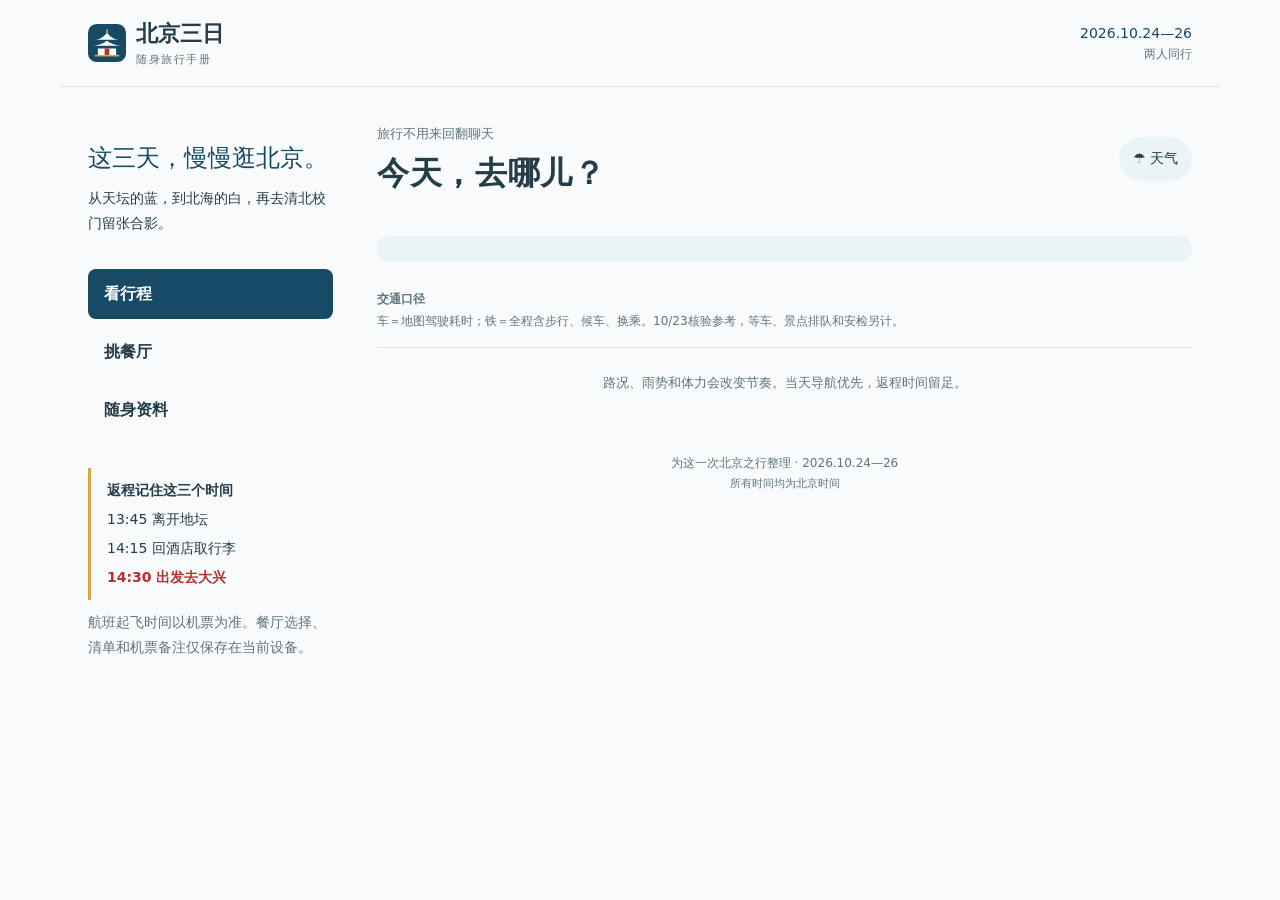
==== offline.html @ 8932af81 "Publish Beijing three-day mobile travel guide" ====
<!doctype html>
<html lang="zh-CN">
<head>
<meta charset="utf-8"><meta name="viewport" content="width=device-width,initial-scale=1,viewport-fit=cover">
<meta name="theme-color" content="#174a64"><meta name="description" content="10月24日至26日北京三日随身手册：行程、核验交通、美食评价、天气、导航与返程提醒。">
<meta name="robots" content="noindex,nofollow">
<link rel="icon" href="[data-uri]" type="image/svg+xml">
<title>北京三日 · 随身旅行手册</title><style>:root{--ink:#243d48;--blue:#174a64;--muted:#61747c;--red:#b3312c;--gold:#d7aa44;--water:#eaf4f6;--line:#dbe5e8;--paper:#f8fafc;--white:#fff;--radius:16px;font-family:"PingFang SC","Microsoft YaHei",system-ui,sans-serif;color:var(--ink);background:var(--paper);font-size:16px;line-height:1.65;--safe:env(safe-area-inset-bottom,0px)}
*{box-sizing:border-box}body{margin:0}button,input{font:inherit}button,a{-webkit-tap-highlight-color:transparent}button{cursor:pointer}a{color:var(--blue);text-underline-offset:3px}button{border:0;background:none;color:inherit}button:focus-visible,a:focus-visible,input:focus-visible,summary:focus-visible{outline:3px solid var(--gold);outline-offset:3px}button:disabled{opacity:.6;cursor:wait}h1,h2,h3,p{margin:0}h1{font-family:"Songti SC","SimSun",serif;font-size:32px;line-height:1.3;letter-spacing:.02em}h2{font-size:21px;line-height:1.4}h3{font-size:18px}p{margin-top:10px}small,.fine{font-size:13px;color:var(--muted)}[hidden]{display:none!important}.skip{position:absolute;left:8px;top:-80px;z-index:20;padding:10px;background:white}.skip:focus{top:8px}.masthead{display:flex;align-items:center;justify-content:space-between;max-width:1160px;margin:auto;padding:20px 28px;border-bottom:1px solid var(--line)}.brand{display:flex;gap:10px;align-items:center;font-size:22px;font-weight:750;line-height:1.25}.brand img{width:38px;height:38px}.brand small{display:block;font-size:11px;letter-spacing:.14em;font-weight:400;margin-top:5px}.trip-dates{font-size:14px;text-align:right;color:var(--blue)}.trip-dates span{display:block;font-size:12px;color:var(--muted)}.page-shell{max-width:1160px;margin:auto;display:grid;grid-template-columns:245px minmax(0,1fr);gap:44px;padding:36px 28px}.desktop-side{position:sticky;top:25px;align-self:start;padding-top:7px}.side-title{font-family:"Songti SC","SimSun",serif;font-size:24px;color:var(--blue);line-height:1.5}.desktop-side>p:not(.side-title){font-size:14px;line-height:1.8}.desktop-side nav{display:grid;gap:8px;margin:32px 0}.desktop-side nav button{padding:12px 16px;text-align:left;border-radius:8px;font-weight:650}.desktop-side nav button.active{background:var(--blue);color:white}.side-note{border-left:3px solid var(--gold);padding:5px 0 5px 16px;font-size:14px}.side-note strong,.side-note span,.side-note b{display:block;margin:6px 0}.side-note b{color:var(--red)}main{min-width:0}.intro{display:flex;justify-content:space-between;align-items:center;gap:12px;margin-bottom:24px}.eyebrow{font-size:13px;color:var(--muted);margin:0 0 8px}.icon-button{font-size:14px;background:var(--water);padding:10px 14px;border-radius:22px;white-space:nowrap;min-height:44px}.day-tabs{display:grid;grid-template-columns:repeat(3,1fr);gap:8px;margin-bottom:18px}.day-tab{padding:12px 6px;background:white;border:1px solid var(--line);border-radius:12px;font-size:14px;text-align:center;line-height:1.5}.day-tab strong{font-size:21px;margin-right:5px}.day-tab small{display:block}.day-tab.active{background:var(--blue);color:white;border-color:var(--blue)}.day-tab.active small{color:#cde2ed}.weather-strip{background:var(--water);border-radius:12px;padding:13px 16px;display:flex;align-items:center;gap:12px;font-size:14px}.weather-strip .weather-symbol{font-size:28px;line-height:1}.weather-strip strong{font-size:18px}.weather-strip .weather-meta{margin-left:auto;color:var(--muted);font-size:11px;text-align:right;max-width:110px}.day-heading{margin:28px 0 18px}.day-heading h2{font-family:"Songti SC","SimSun",serif;font-size:27px}.route{font-size:14px;color:var(--blue);line-height:1.9}.day-tip{font-size:14px;color:var(--muted)}.rain-tip{margin-top:14px;font-size:13px;background:#fff8e6;border-left:3px solid var(--gold);padding:10px 12px}.transport-legend{font-size:12px;margin:18px 0 24px;padding-bottom:15px;border-bottom:1px solid var(--line);color:var(--muted)}.transport-legend p{margin:2px 0 0}.timeline{padding-left:16px}.event{position:relative;border-left:2px solid #c7d9e0;padding:0 0 30px 26px}.event:last-child{border-color:transparent}.event:before{content:"";position:absolute;left:-7px;top:5px;width:12px;height:12px;border-radius:50%;background:var(--blue);border:3px solid var(--paper)}.event-time{font-size:14px;font-weight:750;color:var(--red);margin-bottom:5px}.event-head{display:flex;align-items:flex-start;gap:10px;justify-content:space-between}.event h3{font-size:20px;line-height:1.5}.event .tag{font-size:11px;color:var(--blue);background:var(--water);border-radius:4px;padding:3px 6px;display:inline-block;vertical-align:middle;margin-top:6px}.event-desc{font-size:15px;margin-top:8px}.map-link{font-size:12px;white-space:nowrap;padding:8px 0 8px 8px;min-height:40px;display:inline-flex;align-items:center;flex-shrink:0}.plain-details{font-size:14px;margin-top:14px}.plain-details summary{cursor:pointer;color:var(--blue);font-weight:550;min-height:40px;padding:8px 0}.plain-details p{color:var(--muted);font-size:14px;margin-top:7px}.plain-details ul{padding-left:20px}.plain-details li{margin-bottom:12px}.transfer{margin-top:17px;padding:12px 14px;background:#eef3f5;border-radius:8px;font-size:13px}.transfer .destination{font-weight:650;display:flex;align-items:center;gap:7px}.transfer .destination:before{content:"↓";color:var(--blue)}.distance{font-size:11px;color:var(--muted);margin-top:3px}.modes{display:flex;gap:8px;flex-wrap:wrap;margin-top:8px}.mode{background:#fff;padding:4px 8px;border-radius:5px;font-size:12px}.mode b{font-weight:700;color:var(--blue)}.transfer .plain-details{margin-top:5px}.transfer .plain-details summary{font-size:12px;padding:3px 0;min-height:30px}.transfer .plain-details p{font-size:12px}.meal-button{display:flex;gap:8px;align-items:center;justify-content:space-between;width:100%;text-align:left;margin-top:14px;padding:11px 14px;border:1px solid #dccca4;background:#fff9e9;border-radius:8px;font-size:14px;color:#69501b}.meal-button span{font-size:12px}.end-note{font-size:13px;color:var(--muted);text-align:center;margin:10px 0 25px}.bottom-nav{display:none}footer{text-align:center;font-size:12px;color:var(--muted);padding:36px 0 10px}footer span{font-size:11px}.section-desc{font-size:14px;color:var(--muted);margin:0 0 22px}.stamp{font-size:12px;white-space:nowrap;color:var(--red);border:1px solid #cc8581;transform:rotate(-5deg);padding:5px 8px;border-radius:4px}.chip-row{display:flex;gap:8px;overflow-x:auto;padding:3px 0 14px;scrollbar-width:thin}.chip{flex:0 0 auto;padding:8px 12px;min-height:42px;border:1px solid var(--line);border-radius:24px;background:white;font-size:13px}.chip.active{background:var(--blue);color:white;border-color:var(--blue)}.meal-intro{margin:10px 0 20px}.meal-intro p{font-size:14px;color:var(--muted);margin-top:6px}.restaurant{position:relative;background:white;border:1px solid var(--line);border-radius:14px;padding:20px;margin-bottom:16px}.restaurant.chosen{border:2px solid var(--blue);padding:19px}.restaurant-top{display:flex;gap:10px;align-items:flex-start;justify-content:space-between}.restaurant h3{line-height:1.6;font-size:19px}.budget{text-align:right;font-size:20px;color:var(--red);font-weight:750;white-space:nowrap}.budget small{display:block;font-weight:400;font-size:10px}.restaurant-address{font-size:12px;color:var(--muted);margin-top:8px}.rating{font-size:12px;background:var(--paper);padding:7px 10px;margin-top:12px;border-radius:5px;color:var(--muted)}.review-lines{font-size:14px;line-height:1.75}.review-lines p{padding-left:34px;position:relative;margin-top:12px}.review-lines b{position:absolute;left:0;font-size:12px;margin-top:2px;color:var(--blue)}.review-lines .caution b{color:var(--red)}.order{background:#f6f7ed;font-size:13px;padding:10px 12px;border-radius:6px;margin-top:14px}.restaurant .button-row{justify-content:space-between;flex-wrap:wrap;margin-top:16px}.choose-button{background:var(--blue);color:white;padding:9px 14px;border-radius:7px;font-size:13px;min-height:42px}.chosen .choose-button{background:#e1edf1;color:var(--blue)}.review-link{font-size:12px;padding:8px 0}.review-method{padding:4px 14px 10px;border:1px solid var(--line);border-radius:10px}.subsection{margin-top:36px}.subsection>p{font-size:14px;color:var(--muted)}.extra-group{margin-top:20px}.extra-group h3{font-size:16px;color:var(--blue);margin-bottom:8px}.extra-food{padding:14px 0;border-bottom:1px solid var(--line);font-size:14px}.extra-food summary{cursor:pointer;font-weight:650;min-height:34px}.extra-food p{font-size:13px;color:var(--muted)}.extra-food a{font-size:12px}.section-title{display:flex;justify-content:space-between;align-items:center;gap:12px}.small-button{font-size:12px;padding:9px 12px;background:white;border:1px solid #bed2dc;border-radius:6px;min-height:40px}.weather-panel{background:var(--water);padding:22px;border-radius:16px;margin-bottom:22px}.weather-panel #weather-status{font-size:12px;color:var(--muted);min-height:21px}.weather-days{display:grid;grid-template-columns:repeat(3,minmax(0,1fr));gap:10px;margin:18px 0 10px}.weather-day{padding:12px 8px;text-align:center;border-radius:8px;background:rgba(255,255,255,.8);font-size:12px}.weather-day .symbol{font-size:28px;display:block;margin:8px 0}.weather-day strong{font-size:20px;display:block;color:var(--blue);margin:5px 0}.weather-day .low{color:var(--muted);font-size:14px}.weather-day .rain{font-size:11px;margin-top:6px;color:var(--muted)}.weather-tip{font-size:14px}.weather-links{display:flex;gap:14px;flex-wrap:wrap;font-size:12px;margin:16px 0}.hotel-panel,.flight-panel,.prep-panel,.gallery,.source-panel,.save-panel{padding:26px 0;border-bottom:1px solid var(--line)}.hotel-panel h3{margin-top:12px;color:var(--blue);font-size:22px;line-height:1.6}.hotel-panel p{font-size:14px}.button-row{display:flex;align-items:center;gap:12px;margin-top:18px}.primary-button,.outline-button,.text-button{font-size:14px;padding:11px 16px;border-radius:8px;display:inline-block;min-height:44px;text-decoration:none}.primary-button{background:var(--blue);color:white}.outline-button{border:1px solid #b4c6cf;background:white;color:var(--blue)}.text-button{color:var(--blue)}.flight-line{display:flex;align-items:center;gap:14px;flex-wrap:wrap;margin-top:16px;padding-bottom:14px;border-bottom:1px dashed var(--line);font-size:14px}.flight-line strong{font-size:19px;color:var(--blue)}.flight-line b{font-size:13px}.flight-panel>p{font-size:14px}.warning-text{background:#fff4db;padding:12px;border-radius:6px;color:#705621}.flight-edit{display:block;font-size:13px;margin-top:18px}.flight-edit input{display:block;width:100%;margin-top:8px;border:1px solid #beced5;background:white;padding:11px 12px;border-radius:7px;font-size:16px;color:var(--ink)}.flight-edit span{font-size:11px;color:var(--muted)}#checklist{margin-top:15px}.check-item{display:flex;gap:12px;align-items:center;padding:10px 0;font-size:14px;cursor:pointer}.check-item input{width:19px;height:19px;accent-color:var(--blue);flex-shrink:0}.check-item input:checked+span{text-decoration:line-through;color:var(--muted)}.gallery>p,.source-panel>p,.save-panel>p{font-size:14px;color:var(--muted)}.image-grid{display:grid;grid-template-columns:1fr 1fr;gap:16px;margin-top:18px}.image-grid figure{margin:0;min-width:0}.image-grid img{width:100%;height:260px;object-fit:cover;object-position:top;border-radius:8px;border:1px solid var(--line);display:block}.image-grid figcaption{font-size:12px;margin-top:8px}.image-grid figcaption a{display:block;padding:5px 0}.source-links{display:grid;gap:10px;margin-top:16px;font-size:14px}.toast{position:fixed;bottom:100px;left:50%;transform:translateX(-50%);background:var(--blue);color:white;padding:12px 20px;border-radius:10px;z-index:50;max-width:90vw;width:max-content;font-size:14px;box-shadow:0 3px 20px #16384c22;opacity:0;pointer-events:none;transition:opacity .2s}.toast.visible{opacity:1}.noscript{padding:25px;background:white;color:var(--red)}
@media(max-width:800px){.masthead{padding:17px 20px}.brand{font-size:20px}.page-shell{display:block;padding:25px 20px 80px;max-width:640px}.desktop-side{display:none}.bottom-nav{display:flex;position:fixed;bottom:0;left:0;right:0;z-index:10;padding:7px 20px calc(7px + var(--safe));background:rgba(255,255,255,.97);border-top:1px solid var(--line);justify-content:space-around}.bottom-nav button{display:flex;flex-direction:column;align-items:center;font-size:12px;line-height:1.5;width:31%;color:#75858d;min-height:48px;border-radius:10px}.bottom-nav button span{font-size:22px;line-height:1.4}.bottom-nav button.active{background:var(--water);color:var(--blue);font-weight:700}.intro{margin-bottom:20px}h1{font-size:31px}.day-tabs{gap:7px}.day-tab{padding:10px 5px}.day-tab strong{font-size:20px}.day-tab small{font-size:11px}.weather-strip{padding:12px}.weather-strip .weather-meta{max-width:92px;font-size:10px}.weather-strip strong{font-size:16px}.weather-strip .weather-symbol{font-size:25px}.day-heading{margin-top:24px}.day-heading h2{font-size:26px}.timeline{padding-left:7px}.event{padding-left:20px}.event h3{font-size:19px}.event-desc{font-size:14px}.restaurant{padding:17px}.restaurant.chosen{padding:16px}.restaurant h3{font-size:18px}.budget{font-size:18px}.weather-panel{padding:17px}.weather-days{gap:7px}.weather-day{padding:10px 4px}.weather-day strong{font-size:19px}.image-grid{gap:12px}.image-grid img{height:220px}.stamp{font-size:11px}.flight-line{gap:9px}.flight-line span{width:100%}.hotel-panel h3{font-size:21px}.button-row{gap:8px;flex-wrap:wrap}}
@media(max-width:370px){.page-shell{padding-left:14px;padding-right:14px}.masthead{padding-left:14px;padding-right:14px}.weather-strip{gap:8px}.weather-strip .weather-meta{display:none}h1{font-size:28px}.restaurant-top{display:block}.budget{text-align:left;margin-top:6px}.budget small{display:inline;margin-left:7px}.day-tab strong{font-size:18px}.event-head{gap:6px}.map-link{font-size:11px}}
@media(prefers-reduced-motion:reduce){*{scroll-behavior:auto!important;transition:none!important}}
@media print{.masthead{padding:0 0 15px}.page-shell{display:block;padding:20px 0}.desktop-side,.bottom-nav,.icon-button,.day-tabs,.chip-row,button,.save-panel,.image-grid,.skip{display:none!important}.view{display:block!important}.view[hidden]{display:block!important}.event,.restaurant{break-inside:avoid}body{background:white}#view-food,#view-kit{break-before:page}.plain-details>*,details>div{display:block}footer{display:none}}
</style>

</head>
<body>
<a href="#main" class="skip">跳到内容</a>
<header class="masthead"><div class="brand"><img src="[data-uri]" width="36" height="36" alt=""><span>北京三日<small>随身旅行手册</small></span></div><div class="trip-dates">2026.10.24—26<span>两人同行</span></div></header>
<div class="page-shell">
<aside class="desktop-side"><p class="side-title">这三天，慢慢逛北京。</p><p>从天坛的蓝，到北海的白，再去清北校门留张合影。</p><nav aria-label="网页栏目"><button data-view="itinerary" class="active">看行程</button><button data-view="food">挑餐厅</button><button data-view="kit">随身资料</button></nav><div class="side-note"><strong>返程记住这三个时间</strong><span>13:45 离开地坛</span><span>14:15 回酒店取行李</span><b>14:30 出发去大兴</b></div><p class="fine">航班起飞时间以机票为准。餐厅选择、清单和机票备注仅保存在当前设备。</p></aside>
<main id="main">
<section id="view-itinerary" class="view" aria-label="三日行程">
<div class="intro"><div><p class="eyebrow">旅行不用来回翻聊天</p><h1>今天，去哪儿？</h1></div><button class="icon-button" id="weather-jump" aria-label="查看天气详情">☂ 天气</button></div>
<div id="day-tabs" class="day-tabs" role="tablist" aria-label="选择日期"></div>
<div class="weather-strip" id="day-weather" aria-live="polite"></div>
<div class="day-heading" id="day-heading"></div>
<div class="transport-legend"><strong>交通口径</strong><p>车＝地图驾驶耗时；铁＝全程含步行、候车、换乘。10/23核验参考，等车、景点排队和安检另计。</p></div>
<div id="timeline" class="timeline"></div>
<div class="end-note">路况、雨势和体力会改变节奏。当天导航优先，返程时间留足。</div>
</section>
<section id="view-food" class="view" aria-label="美食备选" hidden>
<div class="intro"><div><p class="eyebrow">每餐挑一家就好</p><h1>北京，吃点特色。</h1></div><span class="stamp">两人预算</span></div>
<p class="section-desc">优先特色正餐；每顿留三个方案。点“这顿选它”可记在手机上，不代表预约或下单。</p>
<div id="meal-tabs" class="chip-row" role="tablist" aria-label="选择餐次"></div>
<div id="meal-content"></div>
<details class="plain-details review-method"><summary>这些网上评价怎么看？</summary><p id="review-method"></p><p>预算为两人合计预留，不含酒水，不是店方套餐报价。评分来自携程/Trip.com页面，页上条数不等于本次读取数；不按评分机械排序。</p></details>
<div class="subsection" id="extras"><h2>早餐、小吃和机场餐</h2><p>小吃两人分着尝，给正餐留胃口。机场先完成安检，再按登机口挑。</p><div id="extra-food"></div></div>
</section>
<section id="view-kit" class="view" aria-label="随身资料" hidden>
<div class="intro"><div><p class="eyebrow">临出门看一眼</p><h1>随身备忘。</h1></div></div>
<section class="weather-panel" id="weather-panel"><div class="section-title"><h2>北京天气</h2><button id="refresh-weather" class="small-button">刷新天气</button></div><p id="weather-status" role="status"></p><div id="weather-days" class="weather-days"></div><p id="current-weather" class="fine"></p><p class="weather-tip">长袖＋可脱的保暖中层＋防风外套，舒适防滑鞋。雨天带折叠伞；夜间最低温不代表白天游览温度。</p><p class="fine">页面联网时尝试刷新，失败会保留注明时间的已知预报。</p><div class="weather-links"><a href="https://www.weather.com.cn/weather/101010100.shtml" target="_blank" rel="noopener">中国天气网 · 最新预报</a><a href="https://open-meteo.com/" target="_blank" rel="noopener">Open-Meteo 数据来源</a></div><details class="plain-details"><summary>中国天气网10/23查询摘录</summary><p>10/24 多云转小雨，11–17℃；10/25 小雨，10–13℃；10/26 多云转晴，1–18℃。不同预报源存在差异，夜间最低温尤其明显，临出门再查看原站；此摘录不会自动刷新。</p></details></section>
<section class="hotel-panel"><h2>回到酒店</h2><h3>北京东直门左家庄地铁站<br>亚朵S酒店</h3><p>北京市朝阳区香河园路左家庄15号</p><p class="fine">附近地铁：17号线左家庄站。导航时核对完整店名。</p><div class="button-row"><a id="hotel-map" class="primary-button" target="_blank" rel="noopener">打开地图</a><button id="copy-hotel" class="outline-button">复制酒店地址</button></div></section>
<section class="flight-panel"><h2>航班与取行李</h2><div class="flight-line"><span>10月24日 抵京</span><strong>MF8149</strong><b>12:00 到达大兴</b></div><div class="flight-line"><span>10月26日 返程</span><strong>MU5190</strong><b>起飞时间请核对机票</b></div><p>当前计划：13:45离开地坛 → 14:15回酒店 → 14:30出发 → 16:00–16:30到大兴。</p><p class="warning-text">此安排按此前18:30参考起飞时间倒排，尚未获得机票确认。若订单更早，请把下午安排整体前移，必要时取消地坛。</p><label class="flight-edit">把机票上的时间记在这里<input id="flight-note" maxlength="100" placeholder="例如：18:30起飞，已核对订单"><span>仅本机保存；填写后不会自动改动行程。</span></label></section>
<section class="prep-panel"><h2>出门清单</h2><div id="checklist"></div><details class="plain-details"><summary>预约与开放时间</summary><ul><li>恭王府：按官方渠道预约10/25对应时段，尚未代订。<a href="https://mall.pgm.org.cn/" target="_blank" rel="noopener">官方购票</a></li><li>天坛：想参观祈年殿等主要景点，留意联票范围和17:30止入时间。<a href="https://www.tiantanpark.cn/en/open_page.html" target="_blank" rel="noopener">开放时间</a></li><li>天安门：外围通行仍需安检，进广场另按预约规则办理，服从现场管控。<a href="https://tamgw.beijing.gov.cn/" target="_blank" rel="noopener">官方入口</a></li><li>清华、北大：本次仅西门外拍照，未安排入校。</li></ul></details></section>
<section class="gallery"><h2>两张攻略图，随手存好</h2><p>长图可点开放大。路线图保留此前版本；第二天提早到9:30逛北海、最新餐次时间，以网页时间线为准。</p><div class="image-grid"><figure><a data-offline-href="trip-map.png" target="_blank"><img data-offline-src="trip-map.png" loading="lazy" alt="三日路线与交通复核长图，文字行程使用更新后的用餐时间"></a><figcaption>三日路线与交通 <a data-offline-href="trip-map.png" download="北京三日路线图.png">保存原图</a></figcaption></figure><figure><a data-offline-href="food-map.png" target="_blank"><img data-offline-src="food-map.png" loading="lazy" alt="三日美食备选与评价长图"></a><figcaption>美食备选与评价 <a data-offline-href="food-map.png" download="北京三日美食图.png">保存原图</a></figcaption></figure></div></section>
<section class="source-panel"><h2>资料与来源</h2><p>行程按截至10/23的已确认安排整理。交通为百度地图当日查询；公开餐厅评论含旧评，不能代表当天营业、出品或排队。</p><div class="source-links"><a data-offline-href="food-reviews.txt" target="_blank">完整餐厅评价与原链接</a><a data-offline-href="transport-reference.txt" target="_blank">交通核验原始笔记</a><a data-offline-href="day2-reference.txt" target="_blank">取消中山后的交通补充</a></div><p class="fine">图像为AI绘制的示意图，路线不按比例；网页文字优先。</p></section>
<section class="save-panel"><h2>手机怎么留着看</h2><p>在手机浏览器打开本网址，收藏或添加到主屏幕即可。这是可单独保存的离线版本，文字和两张攻略图都已包含在文件里。</p><p id="offline-status" class="fine">离线资料准备中；地图、原始评价和天气刷新仍需联网。</p><div class="button-row"><button id="share-page" class="outline-button">分享 / 复制网址</button><button id="print-page" class="text-button">打印 / 存为PDF</button></div></section>
</section>
<footer>为这一次北京之行整理 · 2026.10.24—26<br><span>所有时间均为北京时间</span></footer>
</main></div>
<nav class="bottom-nav" aria-label="手机栏目"><button data-view="itinerary" class="active"><span>⌁</span>行程</button><button data-view="food"><span>♨</span>美食</button><button data-view="kit"><span>▤</span>随身</button></nav>
<div id="toast" role="status" class="toast"></div>
<noscript><div class="noscript">请启用JavaScript以切换日期和查看餐厅。也可直接下载 <a data-offline-href="trip-map.png">路线图</a>、<a data-offline-href="food-map.png">美食图</a> 和 <a data-offline-href="food-reviews.txt">评价笔记</a>。</div></noscript>
<script>const OFFLINE_FOOD={
  "retrieved": "2026-10-23",
  "scope": "北京2026-10-24至26日三日游美食备选，沿当前已确认行程。",
  "method": "阅读公开可见点评及页面元数据，非全量抓取、非统计抽样。页面评分与条数为当日网页显示，不是本次读取评论数，也不是大众点评评分。含多年旧评；发现明显混店文字会剔除。没有核验实时排队与当天库存。预算为两人合计预留，不是店方套餐报价。优先级是结合特色菜、路线与时间的规划判断。",
  "core": [
    {
      "id": "D1A",
      "name": "四季民福烤鸭店（前门店）",
      "address": "大栅栏街1号3层",
      "meal": "Day1 19:30晚餐",
      "budget": "300–450",
      "rating": "携程 4.3/5，页面3条点评",
      "positive": "公开的3条评论都肯定烤鸭口味，其中有服务热情、鸭皮酥香的反馈。",
      "caution": "有人觉得烤鸭偏油、菜价较高。页面样本仅3条，不能靠这项分数判断优于或劣于别家。",
      "order": "烤鸭＋一份凉菜或蔬菜；两人点整鸭时少加其他荤菜。",
      "judgment": "保留为第一晚烤鸭选项；与便宜坊比较当天等位。",
      "source": "https://gs.ctrip.com/html5/you/foods/fooddetail/1/134823897.html"
    },
    {
      "id": "D1B",
      "name": "便宜坊烤鸭（鲜鱼口店）",
      "address": "鲜鱼口街65–77号",
      "meal": "Day1 19:30晚餐",
      "budget": "280–420",
      "rating": "携程 4.6/5，页面664条点评",
      "positive": "可见评论肯定焖炉烤鸭口味及老字号建筑氛围。",
      "caution": "本次可见评论偏正面且多为旧评，没有依据承诺这家不排队。页面列晚餐时段16:30–21:00，到店前确认接单时间。",
      "order": "传统焖炉烤鸭＋蔬菜；喜欢鸭菜再加一道。",
      "judgment": "与四季民福同列烤鸭备选，不按评分机械排序。",
      "source": "https://gs.ctrip.com/html5/you/foods/fooddetail/1/4949175.html"
    },
    {
      "id": "D1C",
      "name": "都一处烧麦馆（前门店）",
      "address": "前门大街38号",
      "meal": "Day1 19:30晚餐",
      "budget": "140–220",
      "rating": "携程 4.6/5，页面626条点评",
      "positive": "可见评价偏好三鲜烧麦的虾仁馅，以及乾隆白菜的麻酱风味。",
      "caution": "同一条评论对羊肉烧麦评价普通，馅料选择影响体验。页面营业到21:00，确认晚间接单。",
      "order": "三鲜烧麦＋乾隆白菜＋一道热菜。",
      "judgment": "不想吃烤鸭时的特色正餐；优先三鲜口味。",
      "source": "https://gs.ctrip.com/html5/you/foods/Beijing1/4927637.html"
    },
    {
      "id": "D2LA",
      "name": "同和居（什刹海店）",
      "address": "地安门西大街51-2号，荷花市场内",
      "meal": "Day2 12:00左右午餐",
      "budget": "220–320",
      "rating": "携程 4.6/5，页面63条点评",
      "positive": "可见评论肯定传统菜、三不粘、地理位置；适合坐下吃老字号鲁菜。",
      "caution": "有一条评论提到餐具陈旧；三不粘制作时间需现场确认。2024年元旦有排队报道，不能据此预测此次周末等位时长。",
      "order": "糟溜鱼片＋干炸丸子或素菜；想吃甜菜再点三不粘。",
      "judgment": "本行程午餐优先考虑；北海北门出来再去荷花市场，另留步行时间。",
      "source": "https://gs.ctrip.com/html5/you/foods/fooddetail/1/4950647.html"
    },
    {
      "id": "D2LB",
      "name": "惠丰门丁肉饼店",
      "address": "护国寺街67–69号",
      "meal": "Day2 12:00左右午餐",
      "budget": "140–200",
      "rating": "携程 3.8/5，页面123条点评",
      "positive": "可见评论称赞肉饼香软、馅厚；也有人喜欢其传统炒菜。",
      "caution": "油腻程度有明显分歧，有人认为偏油、菜价高、环境一般。这里需要绕到护国寺街。",
      "order": "门钉肉饼＋京酱肉丝或干炸丸子＋素菜，先看菜单价格。",
      "judgment": "调整为特别想吃门钉肉饼时的备选，不必专程追店。",
      "source": "https://gs.ctrip.com/html5/you/foods/fooddetail/1/13753200.html"
    },
    {
      "id": "D2LC_D2DB",
      "name": "烤肉季饭庄",
      "address": "前海东沿14号，银锭桥旁",
      "meal": "Day2午餐或晚餐二选一",
      "budget": "220–320",
      "rating": "携程 4.6/5，页面1065条点评；去哪儿页面3.5/5、684条点评，不合并分数",
      "positive": "两平台可见评价中，羊肉嫩、芝麻烧饼配烤肉、临湖位置获得肯定。",
      "caution": "部分旧评认为价格偏高、性价比一般，另有口味及等位分歧；不能把2015年的等待小时数当作当前预测。",
      "order": "烤羊肉＋芝麻烧饼＋一份蔬菜或凉菜。",
      "judgment": "想体验北京烤羊肉可选；午晚餐只选一次。午餐先到银锭桥再去恭王府；晚餐从鼓楼折回湖边。",
      "source": "https://gs.ctrip.com/html5/you/foods/fooddetail/1/4935910.html",
      "extraSource": "https://touch.travel.qunar.com/poi/3198695"
    },
    {
      "id": "D2DA",
      "name": "南门涮肉（后海店）",
      "address": "南官房胡同1号，银锭桥南",
      "meal": "Day2 17:30–19:00晚餐",
      "budget": "220–320",
      "rating": "携程 4.6/5，页面1475条点评",
      "positive": "可见评价赞鲜切肉口感、分量、麻酱，部分提到服务员提醒少点以免浪费。",
      "caution": "有等位久的反馈；历史评论中的预约方式与价格不当作当前承诺，需当日确认。",
      "order": "先点两盘羊肉＋蔬菜豆腐＋烧饼，不够再加。",
      "judgment": "晚餐涮肉优先选项；鼓楼之后需折返银锭桥南，南锣鼓巷放饭后。",
      "source": "https://gs.ctrip.com/html5/you/foods/Beijing1/4939531.html"
    },
    {
      "id": "D2DC",
      "name": "方砖厂69号炸酱面（南锣鼓巷店）",
      "address": "南锣鼓巷2号；此处特指南锣北口店",
      "meal": "Day2晚餐简餐备选",
      "budget": "80–130",
      "rating": "Trip.com 4.8/5，页面6条点评",
      "positive": "可见评论肯定丰富菜码、上菜快、服务积极。",
      "caution": "可见2022年评论认为肉丁略硬、酱偏淡、座位紧凑；页面仅6条评论，亦有排队描述。",
      "order": "炸酱面＋少量小菜。",
      "judgment": "午餐吃得丰盛后选这一家；从鼓楼继续去南锣，不用折回湖边。不要把方砖厂胡同1号店的口碑或米其林称号自动套到本店。",
      "source": "https://tw.trip.com/restaurant/china/beijing/detail/fangzhuanchang-no-69-fried-sauce-noodles-134829966/"
    },
    {
      "id": "D3A",
      "name": "小吊梨汤（和平里雍和宫店）",
      "address": "和平里东街，和平街十四区，煤炭大厦对面",
      "meal": "Day3 11:30–12:30午餐",
      "budget": "160–240",
      "rating": "携程页面显示4.7/5、148条，但可见内容混有其他分店；海报不列分",
      "positive": "未出现明确错店线索的可见旧评肯定梨汤、牛肉烩饭，也有人认为有北京菜特色。",
      "caution": "部分评论提到鸟巢或植物园，与本店地址不符，已排除其等位及菜品评价。另有2021年旧评质疑价量比，无法代表现在出品。",
      "order": "梨汤＋牛肉烩饭或京味热菜；具体按现场菜单。干酪鱼是甜品。",
      "judgment": "保留新派京味备选；门店专属口碑证据较弱，不据混店评分排第一。",
      "source": "https://you.ctrip.com/food/1/4954764.html",
      "extraSource": "https://amap.com/place/B000A88IZA"
    },
    {
      "id": "D3B",
      "name": "茶汤李京味餐厅（和平里店）",
      "address": "和平里七区30号楼底商",
      "meal": "Day3 11:30–12:30午餐",
      "budget": "140–220",
      "rating": "携程 4.5/5，页面135条点评",
      "positive": "可见评价肯定肉饼馅足多汁、杏仁茶和茶汤的传统风味。",
      "caution": "有人觉得茶汤、奶卷偏甜，炸灌肠分量少，午餐会排队；最后一天不长等。",
      "order": "醋溜木须或煨牛肉＋韭菜糊饼＋一碗茶汤分着尝。",
      "judgment": "结合特色菜偏好优先考虑；11:30尽早入座，12:30结束。",
      "source": "https://gs.ctrip.com/html5/you/foods/fooddetail/1/7047294.html"
    },
    {
      "id": "D3C",
      "name": "馅老满（安定门店）",
      "address": "安定门内大街252号",
      "meal": "Day3 11:30–12:30午餐",
      "budget": "120–180",
      "rating": "携程 4.3/5，页面246条点评",
      "positive": "可见评价认可饺子个头、馅料、锅贴及分量。",
      "caution": "个别评论认为炒菜酱汁偏重、服务衔接不顺；不宜笼统视作所有菜都出色。",
      "order": "选两种饺子或锅贴＋乾隆白菜，按胃口补小菜。",
      "judgment": "想吃饺子配京味小菜时选；两人不要一开始点太多。",
      "source": "https://gs.ctrip.com/html5/you/foods/Beijing1/203294.html"
    }
  ],
  "auxiliary": [
    {
      "name": "酒店早餐",
      "type": "Day2、Day3早餐",
      "summary": "是否含早依订单；此项按便利性推荐，未把客房综合评分当作早餐口碑。Day3早出门优先酒店。",
      "source": "https://m.ctrip.com/html5/hotel/hoteldetail/2231618.html"
    },
    {
      "name": "护国寺小吃（左家庄店）",
      "type": "早餐备选",
      "summary": "公开检索页面5.0/5、14条点评，可见实质点评很少且为旧评，证据较弱。豆腐脑配糖油饼，或面茶配糖火烧。柳芳北里12号楼底商，需要额外过去。两人预留30–60元。",
      "source": "https://you.ctrip.com/food/beijing1/7036284.html"
    },
    {
      "name": "吴裕泰（前门大街店）",
      "type": "Day1小吃",
      "summary": "第三方转载的用户反馈提到茶味浓、冰淇淋适合逛街时吃。2026年地方报纸报道节日排队热度，不等于本次排队预测。只顺路尝一支，不为茶饼干另排长队。前门大街42号。",
      "source": "https://wanderlog.com/zh/list/geoCategory/259/beijing%E4%B8%AD%E5%AE%B6%E6%9C%80%E4%BD%B3%E5%86%B0%E6%B7%87%E6%B7%8B%E5%BA%97",
      "extraSource": "https://www.bjdch.gov.cn/ywdt/xdcb/202602/P020260228400126966545.pdf"
    },
    {
      "name": "天兴居（鲜鱼口街店）",
      "type": "Day1小吃",
      "summary": "页面4.7/5、315条评论；有一条明写东四十条分店，剔除。鲜鱼口可见旧评偏好包子、炸灌肠，对炒肝的稠度有分歧。平台营业到20:00，不安排在烤鸭晚餐之后。",
      "source": "https://gs.ctrip.com/html5/you/foods/fooddetail/120473/4936105.html"
    },
    {
      "name": "姚记炒肝（鼓楼店）",
      "type": "Day2小吃",
      "summary": "携程4.6/5、1685条点评。可见评价赞本地风味、位置及内脏香味，也有人不适应豆汁和浓稠口感。喜欢内脏再点小份炒肝配包子；鼓楼东大街311号。",
      "source": "https://gs.ctrip.com/html5/you/foods/fooddetail/143881/4927621.html"
    },
    {
      "name": "文宇奶酪（南锣鼓巷店）",
      "type": "Day2甜品",
      "summary": "Trip.com4.3/5、980条点评。可见旧评肯定奶味，提醒店小、堂食空间有限。原味奶酪或双皮奶两人分一份；南锣鼓巷49号。",
      "source": "https://tw.trip.com/restaurant/china/beijing/detail/restaurant-11085986/"
    },
    {
      "name": "馄饨侯（鼓楼店）",
      "type": "Day2临时简餐",
      "summary": "检索到地址与菜单资料，但门店可见消费评价过少且很旧；不借用前门店2.8分评论评价鼓楼店，不给口碑强推荐。只保留为路过想喝热汤时的临时选项。",
      "source": "https://www.amap.com/place/B000A836E5",
      "extraSource": "https://s.visitbeijing.com.cn/food/78"
    },
    {
      "name": "小大董（大兴机场店）",
      "type": "Day3机场餐",
      "summary": "可核到官方机场介绍及商户位置，近期独立消费点评不足；不列口碑评分。国内安检后中心区，想吃烤鸭且时间富余才选；两人预算300–450元。",
      "source": "https://ccc.spdb.com.cn/miniSite/2284/40f49af/beijing.shtml",
      "extraSource": "https://www.cah.com.cn/content/2021/02-19/27467.html"
    },
    {
      "name": "蓉李记（大兴机场店）",
      "type": "Day3机场餐",
      "summary": "2020年论坛及2023–24年游记有正面简短反馈，样本很少，不足以排名。安检后A02旁，按登机口就近选择川味简餐；两人预算100–160元。",
      "source": "https://bbs.youxiake.com/y/1055074.html",
      "extraSource": "https://ccc.spdb.com.cn/miniSite/2284/40f49af/beijing.shtml"
    },
    {
      "name": "无敌家（大兴机场店）",
      "type": "Day3机场餐",
      "summary": "携程4.7/5、6条评论。可见评论肯定软骨、面条、出餐，但也有人觉得汤咸、配料少；2026-09评论对奶茶不满意。样本少，只选拉面作为简餐，位置在国内安检后A指廊；两人预算100–160元。",
      "source": "https://you.ctrip.com/food/582/24987288.html",
      "extraSource": "https://ccc.spdb.com.cn/miniSite/2284/40f49af/beijing.shtml"
    }
  ]
};
const OFFLINE_ASSETS={"trip-map.png":{"type":"image/png","data":"iVBORw0KGgoAAAANSUhEUgAAA7QAAAZ7CAIAAACoI24/[base64]/[base64]/[base64]/[base64]/[base64]/sEFM3evJ947IDq0D2OHmBvNTZwav7R/MxFEqlQwN0a4B/2aeUQLc1dVowNjEXwdEt2sWC/[base64]/[base64]/[base64]//PUy0oy4X+dsgG7rW3yXWzDnEw8uQrgDxnCa/[base64]/[base64]/zMflibJ21F4bQqB5wEvQUwV6ExLiAuyeLIEFTboZIWT74kNZj+LwVp3Bu4TePeBy8a6Gz1wYri0/[base64]/b52I9yw6aYExqtAypB2mEeLkcIUr0edFG+XQTseoK2wPv6D+gnpYvo/mLzDGDxA19IGspzAX9zleQZTm7MTno13lgR4deCF9zSFkdDd5vfSBmIeZ+jOaRZTl7gTgtHl/J1Qtd2PbZ/pCLc7QfGbx/UckaM1lHHtbd68pP5IyfVgAISUHWKcKBo6ee8hCh8nCrqKanAL/7JdhEZRlWwL2PqfZ70FbBEpEDeQDZcRIpUa1dI/[base64]/qzMf+dhyJTmYKaYgtEO3DRqIq5H+M1BKcV0YtWBhi1cqo+n74wtlhahbLNV2gk6OyZagv7e+Y5/x+ukj0qqFx/JOvf+qnThhziGnVQsD5hJKFTxDLVLM9OvjdKWURecpDnpa4h1iWIe/RkXsCAwEAAaOCASYwggEiMBIGA1UdEwEB/wQIMAYBAf8CAQAwDgYDVR0PAQH/[base64]/3t/AysNAGtW9cutHr0qga2lptBNoz4Uk+STEQxp1eSMqG7mN1QIFuIlnOxlZig8Mz2iGpqiu81nZErnvnQhBKFuw6smxDss2lW5/UdOBOCNeJs3g8R0O8VHYe9tQXKk211DU8mWTuUd4AQ636jdLtGvWJfW5/RfBHIjPGvPC705AasGjJOoj6cPdlk+4QSS9ffZ+0ZiBatubtSIRqCzLypqX6VO2vjU/MzZozypd0UbCsH5mLk5y8yhccAqghJx0+T2JeJRIW3WFd/kU41vSn0Xjl7AugzVDnd5IYF6zu33HB2bjrayikJWnY9rQSoO/muci+4aoyjPX/Pp0GQe1u7CiUsY65LP9a/CJwVNuJGhNyWZ5v2A3PS8xzd7vrQBLWdY8C/nw7OLceVEA3owtqWydT5bI34701SmOrnHzA4cMxXVajV6gXZ/L/5X2mn4DD4/71SPAYt7RsNjnvof7cR/L3CEK/ZWgvSnyyTXbF4kezq9qVg7GBFps5yP0nB0/4tuJrvDq0XHUwWWnEe1xkarXvX8iIsZaKM1D+V8apVltavruf+6uOCbSkeyzuwVL4kCfRXur5wMTcTJzgH1Mj2P9yY0C/[base64]/BGBYyMDI2MTAyMzA2MTA1Ni43NTkzMTJaMAOAAQECCQDnQbcvyVgmN6CCEGYwggT2MIIDXqADAgECAhRh20YoMoqMjUoGt7/[base64]/fD9J5/HeKdhBMr/DilhKvuhiM1fqKKXnQ6JL4uRyB+8sJaQPQgcVYLBlo42ahWtiWnokNssRDKDqArNd+U16O6oZFv+uOCOnecCIKEowzXdpxA36SL3CU2XmrSEc8AufKlQRyigtPBpH/Cwhyl6Wf4PFBQ1QvnZaVIXSiA38mjMD/[base64]/2ONDYrHtaWcnQbzFj/JqByuDSejhLRg0Drs5B69nvbSVHsgCsr1FZ81yAYiUX1VLBiytr+2l9CSvdwM+g4pkUY+RjAw5lkuwPa76BJmhPhiMPfC+FzahLvVjtQIDAQABo3gwdjAMBgNVHRMBAf8EAjAAMA4GA1UdDwEB/[base64]/9ZhZCOZwzYn07keLqsvs/4x+FOFG2JHmnLge5DRG/2HSePh9ODnjUu0bX2boc8AAcjvkqKuOhhsqozch+Tvfe1xU2EzHaipLf89DdGAFgHOjydF3r4ep/bWxhGpuv4gqzpqhmquinoJIBww3xQJjUZfbUnxvHmfJaQhC1c/1+60bXouQ4uAIeTwuGxODap6l6CVBj4UQAe3kGMGgOo3+nVJQGu+H3uFkzVX5ISDftinvnydu0bo0RqtKIk/nYhV33UUj3WEtwjEpj8S5fnkCBqu0V9TB7M8dBuFce2VJsBnrTaukxydATqa0tY/PfMO0Q6d2014wY+6oF641KHRkq1o141svOj5OCmHWME1Dm/9OLsYhuT46LCAZVzB1ao5kS6LQCdEW16BnJkFtZ/[base64]/euL16iNU6FOIVpnzSd0E3YQz3NNG38Y5P803C7Suh26GpOZkmg7fz4GL7vmhe3qHes77c4zLnUKjPEdg/WQBF3y/7HXRctQNPeizzAGNZAFEGZy5Q/LH0Aa1L8nspQtwlHRRXhBSNV+rFPb1SYlfR9uvho4SIcetyKkUOLFbYuEkOxYhygvsokji7vv6TRTei4PzHPJj3FAFDq8tkkIGTt1XOeLnB4qt5WPAX51ICi6K2v9vuoo1zLaKtE2zB38sQ0dGtVbcaH+/IyPJ5xDkUT9+xQD/v+1gQxJrvQxE1h4kLbr8Mrbl8rGRvm4rDvjVxEzR/Ac32Poum9bYK8JWWECDBp7RUCAwEAAaN7MHkwEgYDVR0TAQH/BAgwBgEB/[base64]/aDM33oH1dAGE5Mmapr1JnZFIvba9ZM+MrQWTPToaA4XCOIRCT7h+H2kwYnvKHtTF9nXf81qzHS7HsR1EBDN0/ChBucumTID7CiHX6aNvjh0IKzUEOy4FW9gJTIWVJOSnTeXcdFWJu3+jCqO9xHvNUuLLk4GGMseVq33VWtPULfiAPP8Wj+cwDUWrfeJAKXkcDnZ/7cpgrzpUYRs1EcfxLPja9f4xjIuEDGveP51ktx0GRd5WTCS8Bed9E9x1ueFc97/ZSU5wFLCFHa+2T0qxHwNZTx9r5+Kw7dspo9UN1Qw5Zkjm2rDHOfKAY7BHfQl+1vRU+xMy5fRuuDtqlhH7zXgq74gG/C42kVMOZtfDpEkisGmC2v3DTBvqUqSOeHyN44DLUEDDPK44RQcPGyHkvejU/2kRncX4X68ebR18qn7rSf9iF4KYHw43BYdwEQhqQ6S5eDRujawmp2yakSyyEcD0W+ZbGghi6AvFlLTZtDH22014Tg/PDVyGGQDUOOE2qdw/EhPIRdBv471tgjOUULXx1xDfoy/aCAlUS1TwDlw3T94k6Hcob08FEBhx4IvdS1KzVsBhCSpDtrap26/cA7B5x2wgzVGDl/SdrjlBw+UAhq10ziiWGd7+vPxcNAbnB6ODCCBeYwggPOoAMCAQICFBNQO2yJjPAkAzMsj/[base64]/Sb0RoP8qBhoiyJJcpRBhEX+SUQnNLGL/SJxEESDv4mHtNtNc3suzVgQKiFUb727pCY8SrYnXoQa2rZLtlj8+UUXCnFhiLBihxozes4nqlQllsjQ/s4/0J8OzqhUS8lyUjcMf9Qcu7wfKF3zRhvgWHzP79u6NIbsaYINuRrMvv+d6hem1zd3TGQTI5l/xaBy0HOKDFTyhhDzkgEbn3WZBazKRDktC46t1RaclZX86hqfR7v5mEf3WXIDkgJSZkydPAKoszdkwBTrCO9goUgse++7R2hdwDuOkYzop7sr+kGMWa0Zm+yiZOgfpUODyHOQfhe8I7pzbnA1TNdeNDQJzHPUDBycx0e2mrCwJPPrdwPZIf2+whOiHb1Pu//kiyZdy4L9gbcmLadCQM6/fQaCcePX1rpfkgNCSu1HoqDGwTyWxU8LBADr5GinUG3UmjRDREaGb+wwNpPYL3uKarth41xXCiMjYijJRRjRdgF/Hthj2xGVDsYXMmwgq+DyLEjPxyfGlvuotdUtSpTrruF26b6l57shIly83pAyRa2hVhHW/EkYTmiTN7Yxqgi8p6/W0wsywIDAQABo2YwZDASBgNVHRMBAf8ECDAGAQH/AgEBMA4GA1UdDwEB/wQEAwIBBjAdBgNVHQ4EFgQUWMJAoDxHdiuo5m6okZaOlsi32eQwHwYDVR0jBBgwFoAUWMJAoDxHdiuo5m6okZaOlsi32eQwDQYJKoZIhvcNAQELBQADggIBAFj4gZEMmPJsYf7Ihh3WW4Qdpta+uKZdDF1Jy7ihKc0tnbhY+fCEiT08+G/Vah+0KqJVkvBngZletVQM+5pGgOMCUQBTwA4DwYhX3u+CVX7j9H0Y6w8m/IP/IajBrN7bG5OrGc3QMHYYOpOdzqpnAw05Gi6AdN9t8H4Tdi/p6lBBizg9bOXgPu4v22RUNl4RvmJFttEhtIA8jBjr2pzWSqnVVGVba9FYfsBJh+vrS1+SDDuU15qG9qFZzkfwOKzDsH8DdGTRwFI7obF7KGvhDmmX+AIYDCgXOyf/rqQQnvdly6D06rm9lM5E4pixCkho7lWpIaVgj/7K1n3Re4YgnA7zqHjQxtpALsiBBQtcYqgqwftW5xh5B44Rr+zl29Nw/kbMY6hk8Tzpr6VkvF6/hQgtHrDO47nTpBHXUrtwi4ad+y6/CvbSVSsjQitDXOyhgmE/z3HtsPeX6eTLwjz8rHe3ttwgwUzpibIPsi9/w36SZJwItYTezJb9ibBLtUN90umthv0Z2S2fvQDuwLRHViN8SBWRDk4PZ4kge2IIwcleVfH2BsZRI1dv74e+FCBGeb6UArHIICidlYqIJlUFZlLvGH/[base64]//mDjAmw/cbcwDQYJYIZIAWUDBAIBBQCgggElMBoGCSqGSIb3DQEJAzENBgsqhkiG9w0BCRABBDAvBgkqhkiG9w0BCQQxIgQgU4wDTEw/+OhLKCFmA8AsnxPrYq86L7rf17FYdArDk3kwgdUGCyqGSIb3DQEJEAIvMYHFMIHCMIG/MIG8BCC9T7mykEyBNmeIbu9B4W3+BNkiB52/W5JK0KLEYEYiejCBlzB/pH0wezELMAkGA1UEBhMCVVMxCzAJBgNVBAgMAkNBMRYwFAYDVQQHDA1TYW4gRnJhbmNpc2NvMRkwFwYDVQQKDBBPcGVuQUkgT3BDbywgTExDMQwwCgYDVQQLDANUU0ExHjAcBgNVBAMMFU9wZW5BSSBUU0EgSXNzdWluZyBDQQIUYdtGKDKKjI1KBre//mDjAmw/cbcwDQYJKoZIhvcNAQELBQAEggGA0p5xvYF4kUkcWsNDYSTcuj5eUupoRwk1PlkZKFnBnklu2/5B9GQpzg8dHNzOOonYS7uyMLTYmkEr+Rt7iFsu7aPR4DsS0ioYaIUTp2A/+3pf1pCqm1326zmMNoZJGTYda671qkV82KelGgD8azMupuFnDny7IIPD0JTfqv0vGnXBUNS+u9KsQh7Mu11qo7g9a1vj+yRW8DMq1uRp0SZgVVmJQLQQzhCga/H7yC4m5BI8z8X5K6h3DLmnwSPvE8mmj+lsXpL1mB5wNNI3nqPc1/p3LWPGw4fiACUSzNunLANqkpneh0fAzVs9/UT7gVcExYnDZM21TrOLUp2p+jhbp7nGN/9W1u9OLok1J5idDNZGaoBk7HA9Cd2kemB7o1i02WTdt8r5pIu3OtqVVZ8veU6U49W/[base64]/[base64]/3IFXc55GO+aGaNt8dbtRhK8FJdeVbWqcdSHP5maUIZ3DyyXiy2tZcvg+XJFOXS9YAsqlJrWfU7Fvg+1kYse7c957vvRi84td4qcl1+4Vnwb1TqalCmiEoMZNHWFUXrMWnYebgqXZ4iTe6+3EVI0dwSYGuqjtXlV+sjszolyp7MT/j1FyRJGprBdhvHMYkQ58Ign9juj95dwKSHBwC0VeBhyQYbcjGd3aQ8QMWGLh7Onp0l02d/car1sLAJtg8FfskGptMrW2TPGxTxfQAJwIhkakbYZHIz6Fav/[base64]/bWkUkIMvCIgtFe2wS10fLJu5uGUXJGPuE7AkYI0K6AX4eR/G02E1W4wEl1ifs4xc2OTGptBD8LOn01TZbIj3GKe4xNhu/TEo3g4JLpAn9XPZd6bVUJog2bzLMsVGufyiVQVN7qCbrGhqwRs/OCp6BtjTXbq0sx7rnVUp7uzSNxSfrsU2qZywt95EKovoUKcRIAiAC3l7Jc/ZOfKeRZt3ugd4CaCmTntAjjH96iJohxWAxIIh5E9a8hHziA+kS4kqfkwkASapoJoEyZ18Be5rYoUiMgHu1twr0t/WRjR2oIIoeI6+Kt0OFOTWaip323R6NSemhxYXwbge8DpTgaqa1iuTr+Mfm7dl0iYwSqUcDr7K8Yt/[base64]/wQEAwIHgDANBgkqhkiG9w0BAQsFAAOCAgEAu3OmVYSjaFDrEPGgbNfJKYSdPqgv7Qq7DqDrq8vBHrgBhgW3MCVIbfMN4b2hTSjSK2VgRNy2jatVP9fdhR7+8JdbJCzsrUsfS/S7CfqesOCwsP2ORHK0jwxq3WPo67LWC9TH8eeLDt/fbMQJov09H3MbEVjBKCmia2BpMCk7VbSMqaQIkKkScD5ucsR2HDBpgk8ltE9VzulIz1+LB3/N8FZr39yehh828DWOwTeVc7jtthioRL72l95JD7yPoT5yJ9A9IXxSXFCpxxXcqfv3bbAqByYQFKCU3xVkhYynPYo6MQZ0kSHhGOxK34URaM5hqaRrMjPTaObJv7P8/5XxHNfCBWVKbE5H/qhglHdoQc5OKESlxpiHqDXyjgZmqiS9asESrhgga950o3cmZaelwigdJf0+qeUUSbkH/3RoFHJHUPt0miJohRqMv4MAnNnjbQ2iPFzHTqV20v/CqsWutPwqQmwnqLTWOcsXmVjLBwvDsfw26DXUy17JEZiYzuiCixLtC1hhumGR0al6yT5Y4PyUSEx05s/UfLMB8ugjS+gwaBm7J+y59gm27XmT5QqCtcfnLhrGhWuTpUFZKZS6WNNvlk2fUTORP8C4UBvPtbpgiOk3CkyWnyN42sHKjsWWPmz6XwA3Vt8JBiGYknn3wL/[base64]/Jm9zDSoIw+zYl36wwqlXpAE2TolhGNvqppoOx0ntaE+6wZynKVvvAo+PwIongAUZxEsTwZ9Kolwy4kj2pb/3+FXd+q1NCF5b+a8y9RHf3xRuuS+iDplTdyY4gllBmqLi3DUKt+xUDiVYAyvs6f/JhF2FYXQf5XnPk45xEP83EmMqlbXdpP8k3vUFXwCT6RxJ7EM5Meq0X+O/yOd5b6qMc03LifDhRX6lYHSsh7ht4sBKNOWKS4JUYy1N/93Z+TUU6aPZbb0MlDciYSs6RyxkI1RIg8D6bduuFL/UdOi11LvNK/k0mE/f5NijKyYk8AMDMUSURBVHgB7cADoCRZlsbx/3fujcjMp3JLY65t27Zt27Zt27ZtaYyelkqvnjIzIu75drdqeqaHO2vVr/7dOzxssw3K0UoEQrJsZIoy0LyLflZ2Fpp3biVE36a2PFrnuLc/7a+7v7rIHz754L3e5x1f7vVfc9Gt8k9/l7/4ax0eoZDkMKFQCEgL4yZWUY4urFy2FjulC2cbppymSaxLrBXLRV13sVzp7vOrpz/h3Eu9wWu+5Os/YrF+XLv99nY0SaUsatnsUVEJ9YUiAnutEt4t5//4/PreQ8Xk0FS6nIZjN8bOi52Jkyczd5abj8lTD++f+Kv6k9/[base64]/jjts3Y9Q0akC9vKgeo0wTdyU5o0MbYmZmJ/Kl3kyv/p6Nk208337po+rv/55PbK77nPlQI4AIZEByTuEW66k/u9x8ytH248ete90vo1t3xxi1MV888qGn3/QtX+66R76q4oQ1F16d/Yfv/7hP+Jvz65uu6XbK0aNO+2VOcjLSe4XlqNWKg6ldWh1MPn/tS9athkakmDJVMAiMJXJKqqZhXeZZKrUKWrFZtV5e7R4tagyl3nbH8lDHN657bDfV9ld/UP/yD+NwRGEaDrsjQxKgkFtKKLpxquVV33D2mFfKP/4lPeXv1VSyNLIqp2gVVk13X2h/e+fRS7zVm7/0e37Qxs4yH7df7rkXT8IxjHQRc1GCsSnCbvKgrTnnl7m/jDFLh6o0Dt2my3qYnnSPfXG1eMj8zV5i41XeKuPS+Gd/GGW/bkvdSG9G01Coubu4O148WJ++sb/mZM2joygtk/Eo5ew2zGpSDUICEM2sR0qjiAwuHXDvPqMpkSZIAci2hWwwAhBgEYFBhMgECBIlYBuMQTJXCDAAAmNAyAaBAcRlRmAQ2EKWZQCMZSTZRgJshAEkwDYIQGAjsFAgwGAMdkI4vXeu7B/[base64]/uTjY1NuXltzToPzZ7HYlPjxOlg36zXGvG9R/i89n9+2noUr/RO6uareI3+73+tPHaua3aiHUmmGRJBgXREYi/q6qZFOxHjtUP+9XTycYdxqWlk4+Kqv/tvD269709f9dXbK77ua504thFR5qce+/C3ee/f/6Gfu9DV5fLC6XPnZosxWvM+FLwepRZMMeaxGzdryVZLlUKSlW2cVAgUZEtHiIbW03DuMNBsZx6lTW2I3l3npvR2f76uHvoyD772QWf4i9+qf/Y7sV4r5gkqNkSxbbAkBDICazp2bPMN3qN/9GuPF25rT/ybWE30RUaB0Jhx+yG/f/fypd78rV79Pd6n3zrWptvj+HFvbuTuYe1MQBuxCGExWZ2soEfROk8lUpUkq1ymdrg7tEe/[base64]/[base64]/avfN28LNgrrZGmmbFOMN9xSr32o/vqPtXegRfWxhXNkKar0lL/zT3zd9LDX6665pr74aw9v87bzl3+Fsrqz/e631Slwk4yNJdsCLKlofaLPY4v2EE0vtbX998lT1t2lbvtgNe3u7f/kT/zan/7101/nTd/slV7hpfqyeNRrvMHxP3r8vffcu7W44S+m/ubzu696Ykmd8JjDpJJTtuX1N++8+btUUjZRyryfraexsc5MskkqoTagiFxn87Dynj0tNlQ6VvtHUUem+ZNvX99+9ugNXv3ajQv3dI/7m3K4pharOBMrijAGkMGJFCrQBIX989Ptf71++q1lmDoF6bQnlXXtb93X7999cN3Lv9KrvsO7bJ46ub7vzq7dS46ab2hjI3MMMmo4rXWqr8wK4zStpunSND7tKMcsnVNkUqRp97B/+cfuvP0ndze+Yo4tNRvWw3j8Jes7f0q3s9Ge+nv++98qh0fMOjLaqIu7vmd3upRc3D+66Zp6bLOntTZOU9KOxri4mp1YEHITazvMLS/O1g3rO/++3v0P3XIPwcZJuh2yAQCWkLhMSiOBCtiZtk0IIyRLwtgJSEobI64wWGDAzjQQERASz0UIMMhcZgMgEJgHMgAgAGwQmMuEeCCBJQGKKBoOuOcvvI+vezHfonzS7wdDOKXweLjev29+0/[base64]/[base64]/ubS/tGt8eCdF3vrUw99ialNza4RAbIlCWwAQ4LB2GCQMFcYhCxJIAALlUKnmCaGHBMt5nVrpiJhY0UBIMFJZj/r1hcu3fM7v/fw1V6cnnvvEIUWpe0Nh76GF3uH+XXbvu2vtd53hf0lkZzsEZyj3HtPHl1A13WPeoX5I763aDj626/3uC4xw8gInEYASLIUIVPG9Y7Pv1R/9Jj56p6D5V8dLJ+W8/WwXFv3Pe0J3/GN9/7xy7/8y738S25tz0/dcsvFe3enmveNOz9/brpls795c+lzF6bD9fJofbS1PX+Pj5i95KtXCRJFmJh1i670U67beiVJuAYTFgrFNLbD8/udZosZ1rSemmYbtx5M5cSxh73YI6Y7ns6FC+oqYbKB7EAFLGxkkyIkI0Wdr1n/xDeP09jffXfnUBHhbDr0/IlH3V+cHb1x+uVf7sWOade7d/eX7mL/Lu/fq37eXXOK5VEOa0eKAFlWoS017NxyuK7jwZM222EtGjJlya5ZvTetHvcXe7eei+setXnLo9WG2c0PLw97aS2OjcN+/s1vltbceiPwg2/e3NzqBvnEidk1J0tOR8KL7apxWu6P7HRi8JQqVWialtzw4PlLfbjXszz/uLzvj2M8pxtfz942awKQKRBSoDBXBMjGKC2bEgIw2IQhoJECA0IIYwABkDhtMiIkADAgsMCyLJvnYJBBPAeDeCbbksAgLjMIARK2BEZWkaNqyvN/uv7bP5k/5DX1ch+nbG25aE/5xTKvzKjn9tsz/[base64]/6g3/ye3/0qPf/6oe9xKOGwxGDkAjuJ9nmCoEAMAIQWFhIIAECjCPVIVdpVqmaVwUYbFKo0eFFeKO6hLrCtLVz7cu9wTT+aTt4emxte31JHjxf+BGvN3+Jdz36mx/t7zpbtjv3cDQwJvsTSSZ+qceUM9dN0zRSSq3L2/9u/KMf23JBdgIghGwhUDjVphqey01IHmfr3ZvL4bHHnHnN132zdu7eZ/zG7z/h7OpJ06Un/dFv/d0f/P728WN1u9vcimlYo3pnbv7Qnfmej3zImVd89fHC/qpubL/MK2y8/Ou08b4qBXhcjxTPFxt13pesQ9rT2pkSJTBuRpOnbMO+N9B87sM7xtta+4tnHNZrH/6gl3vV1eP+9OBw2JkPMS855NHmThw7NVvux7BHZsppKaQSpCVorbvz9k5TkPTBlE630j3uYv7pYY6LjbnKX//GHz3pj/7iVV/21IOvdxkPPTVqaGNB35VhkOxMMAX2ltP26cVrffBWbfc94YvyqXdbPZiW2ehL1dPvOPrqL7mzza/7yC87+ciXPvrtH1s9/rf6R71yivijH5wvz2u+kcsxa/Zd2byhu/bGBV2nDq9XbUhsq5WNeSNWw2G/mmJjg6lRovaMT/r1oduoD33vuOa1OPUq0IjIBCfIyAQoIjBABNgmpYCQsNOAKjEDoJFLt2YbCTCQICEw97MRgHgWAwjAGABj2YAA2cZIAMaAuUKyDdgCEFeIK4QFgKCQjQja0fqexx9svcbma3xRHnuscX21j5vGAz/[base64]/d/y23zt1wzgFZSse+5jTf/Fjv/V7P/I9Jx78BacXysGSxBWWMAIJCzAYAAMgCwkEApCwLAGSoCsqEVHATI0JbAqed5yasVklAgGeLdS/1CufP3yXWP7dsUff0H7xW/3U2/LYo/uX/YB+58a9JXHfQXe0sA48NAXeH3N2PF/qDcs7fLoWO0KzWrj3b/iFj9q+/R9Uw80Ygy2FQAApR+wuu8NlvWar6zTWqalbUbM86jHHX/YdYzo4tXPPzvf9zZnonrqxceuF5f7hsL9Pmc+nhkpJzf/q4mrrwux9PvAjNk9duxBlupTn/6rc/ru1EDgTpVvLsSj6vqfNG7Q2Sg4mFRdclLVS3ea3bOua+Qld/P2/nu5Zxqu81qvf8vCX6h/0kIPbb9v741/QquUjXqy+0mvNT5xpf/Qr+eS/KTk5KhEKOVMyIYnah7OiyZIFmZdaPG2pg4nTs/TR4fnbzj19f9w8P7vu9W/aOTNvNDKQVINuQYQMUahNB3W8uGpP/suDe+9e3nrfcUUUmCwkRcyiduvWrW9+6Vc98dKPHp/y+/kL37G47S+6J/xyG9fFQ1lUhWunIaAvjE2R1JZryBa1qMymo4Pc2Dz5Vh+2vPj01R9/30YcsbXh2lSGbtzLv/w67v5tP/p9dfpNiZPQkJJwCksqEWEAJCRDopDAElKUWup0eOkJf/FnZ++798EPe9BDHvMwdws3gxAQNhiQEEI4StQokgRAGkDCBgzI2BYYBIgrhAEbsAHJtrCQuUwS95MAsBFgA6hUJ0S/eLF3WTz6/d2fmJpR6a95Sb3WJw67l8rGdnnDT9Tpl23jETSRgCQMGACbFEKBAkCBeqJTdKgqDz3dl/f9CXf+TN77D+VlPilufHuPI/eTZBuQAIyFeA4GgSWMhAEQAAZJAoEMFhIIhBAIY4EBIyCNbQIcQhIGkBEggY0QgAAJQAACDAJxhQAD2EgIMEi1L17uP+GvLt36lOY2P31q5yGP7I/[base64]/[base64]/77TIzavva6fV6WXzEeEAmEjIRD3ExgJQEiyDJIAGZCRZAjMM0kQAhCAuawIRIquMBR2z5277ui8NkseLpXqZ+VYrP/6if9w5+133PTiNy/Xo1RkJEDcz8YIAGMkbGQkJCQQAgQyErYkCaGpOZO0ItiY6Vhlu1KEucwAEuo2Zo99Y+0/Ytx9stfbsTg93vxq/UNfyWT30FfiVd5+6Gbt5EO1fbpsbmRs19MPriduUbeY2kTpdHhX+5NvXtz713Qlm0lImgIpUGCEikw9t6x3XGAKbjzel1zKzZvz8rDHWD6641cPf+XXd1bjozema45fs3Xp4KnLtru5fUidQlGLavVi8y/vPXqTS3sPuelhXl/UfX9cf+1b88l3V6WwapSx5bQaQ1FKqRRK5zRKZZKT1LouZfJS83rQLVtbx075CetzRwOLWelmmxs3LD74087efPP+2ftOvsIbLx7+YnnPk9erw7paR5XCzsmTIiIiJAt7amRSCmkIunLxYNosfsUbZ9edji5maOGJ06f7WR9eDgrcQLiKKGpQpI0Z4+Dd5e5f3Ln3+0/urGOrJpVctwqB2uT1OtsiN17lpfuXfMlLv/Rt7Q9/e6ed7U70Xi+DSb084qF5US8cui3HM9fONVe2VJpaQnKOqrN2/nYundt+9c9aebX+4++clWSrmqQkOfH0v+C2v/ct36QXf2+fegf7ZGZkC0QoBIEBBDayZGhpK7q2Pvqh7/y2b/zab720e2lzc0Oro3d9hzf4wE/62PnJG6ZxVARgkwgjgOy7/uDo6HC1vO7UGSAzwWBkAASAeSCDEAC2sRFI2BIYYxCyEAgMYANGwlIYgeyikFXoHwxkZlHaU47SicfM3u5rmB9jcW1br5HDE7YQBhsJY4dVjIhQSFFAzk4RjE/x47693fGXUVe+cD7you9c+ZF7UOyUuExcIWwAAQIbgZGwAUthAyAwEsZISEaKEF2UAMB24kQCEBiDEVLpihSEbOy0R2TJNuJ5GMAIQBLmMnGFbQnbloCwnc6IeVy4+0+++Iv+5gd/fLl/MCA2ZlvXX/OSb/w6L/[base64]/z13+3dftuxhz745GMeBdhOhEUgycgEUtgqlQeykcwVEtgIGcCAARBGPJPttDOFkSgVBWBDRGakBZ0kIEAOVJCskC0LsEA2tgUh0hI2FgiEsRACTAoJWiIiYkY/t9OeEmHEFZLI1to0dvPFub/9y9/5rC/a/bsnnnnswx/xJq/9yHd757JzjdOWjDCKMCYN5n4GRACSASQAgYwBSWAybQAwVnRbF//4N/7iq75mb7k+9uAbH/Sqr/rgN36reuKabKMBBAIwIISxCIExIImUMWAhgQBBEEEEEs/BtmUTAViAcGDZYCGhQoboSr9Y33f34374x//+Z39p775LZx7+oJf/4Pd48Ju/ldMSBhCSjREIBAawEGlLkRBRolQQwnZ6oikzLGNjESGFoqhUGRHhNMiWjY1BAiDtbOuheWjDkdG0GnJcZw6b11w72zkGTmOwja1kEVy/GbfupyUEBoEBBCCwEAYBTgAEFmCMEWAIuSKgyOuWtevivr8of/ET/epsmV2/94j3HullIyYhAIwNkjGAJASALQmwsQHSIDCAbWwkjA0YIQQYAPFMEkIIQOFOI+M9OV5SbK3Xl8a9J8xOPnGnM4dnSzz2YPGQZtumhMG2hAyQyDyTbIFkGwNGQHCFAQxISAGAeRYDSOrCQ/N8zmyxc+62uj6xW6+f7d/W/uEvhtsOth/8cg+++dqdHFMhgYQxBkACbBkDCMDmfhYSyCALhLAT2bYBalEpzAsbHfOgl8CAwQCSbVtSt33NwUFcKmeOv+5N3focxx5WN5TW/GGvUh/yckTY6RzxkKuls2tjdvNSbInVpfMHT/ibM/tT7vRepZygqRVK7T0RBhTSFLisVS+u2TyYrt0SNUTthr39P/iqSz/zzVu3H+1sbI7LO7YedPqhr/yKj/vDx/3qXz7DJ25htpimFlH7fn7p0v7T/upvHvTIR7P/VP76p/ijv9L5eVWqlILcDNK4GpjVIkWUUqqUmU3puul+y8M6lsNs/eT9+atv+8W2to4N24vuzmc8+Whabs9m2jp1+m0/+Pi0CvfDnU8+/INfnt15Ww0csidKsUSgvrhoGnG20ndEkBPQ1E6cKC+/WU9dx/bxCHfRhWqhBgx2B4KGRYZIChIw4PHo7KEbp09sbnYqB+vx3tZGSZFoIAbFQt3GhQvr3/xJbrtnM12v2fBiYsLuEE5Qf9f56ckXp+uv2by+1iyyU2EpLRGpPhbHt5d//O2rsp6/2oe3m196+MvvLJeeFutBgSqeo1zx9MfxtE/ilZ7gl/gS2gYaEMhpI0uSlHSiYjKzlHLu7D2f8vGf8H3f/6Nv/47v9C7v9Oa/9ou/8Pu/8tvznZ2ovR0ioDhlLApERNTaSfr5n/nJn/nZX/3sz/+8Rz/8Ia1lhCTZMhYIACEDAowBDOIyAchGYCEEBoxCgC0BYAGGQIGKXaQQlmSPzka2CJHGIyo6/mCPU1sdKJCMDSBkXAQyvaMoit0Uoen2fPwX5dZr14e/G+Pd+aefwFP+MOYb2l5o3tSfrotBN72KvQZBggBAEg8gxDMZBJYEIDA2EoAAlEgqomc6XD71ya6qJ67pT55RdJkNAGzbVsjD8p7f/6N7/urPx+Xqlld++ete9w3czZ2TSUgENiBxhblC4plsgYzAIIwBbIMzM6mzGA9+++M+7S9+4AeKo87n0abVuYNzZ3d/5W+f8NSf//U3/pqvueY1X2+ami2DkAUGWwqE3bCwFCIlC0BgEJKRACQcqICwESBsAAWADAIgHSIFAtvC4n62IDMlBXY6IgJspQBb4pkUCIEkJ1IYIaQQgZsJDGk7ucxGiVUURSqhwgPZLdOZ2LKxybCQZAAEiPsZCTA6GHN3LA0hZA/WerTlUzMVwjIYAwIDElhgI2EAAWCEEdgAErYw6RpRSwxn733Gb//BE37mp5/2S79xtH9hY3vnxd/x7V7lkz9xduYakMHIyAgpYLhw7xN+4Efv+ru/HYbh9CMe/ti3efvjL/ZYbJCNJJAk27K5nwDAJgxgAAQEAEJCQoCM7AKhlAVCUVBVBIAECLCdxgGAQGAwkhAEEjZggQHbcjpqd3jrk87/zV+efqmX2nroo9uYSYOQxGW2ZQF/91O/8Pe//qsbR8u9u5/297/5q2e+9bve+Mu/8ObXexNsW4BtjJARShGALSxCAIjnJCEAEgQJhtJtce7uP/3yb/iTn/z5zX7uzL/85u+/+RW+5XW++Euue83Xy2lCXCEAWyEADIAQNoENJgAEAqGwqig0IxsA0s402BYAMkZIKEBOqB2l4BrWnb/+q7/9mV/0jL/+Gyt6c/7Jf//Uv/jj1/uoJ738J39ytiaEMAJJGAlhDAiMFFJUeTp7Ye+2ZwzLA0ocf+Qj56evTSK6mbjMxmYaWa+mg4P1/v7q0u56f3d9sD/s7a8PD8fD5XR4OB4crPf2lxd2l5f2hksHnprHTNOGYVgtxzZuXnPmwa/7hi/3Xu957DGPsG3jpBQbbRdOzXR2bSFJgLEExiAhYRsEgAAZyQagySG6jmqhZjyjtWilUPefNmvnutkFnvFD8we9Wd24IadpWQJQYoUMRgiQAAsESFxmG7ARV8gYkIRlLAHIkhAWCAkEAtkuDtyz3KkuairTWnF0aTllV+Nit/7Ddvbe5a1/EGfefvGw9132O7Sk2YGEsAAksBAIQAiSBDBCksAGGYEBQIBACAAEBgMiQiW9IV7sMbc86U8e8sd/dPaGm+Ipt/KUJ+fxUyde7jVf8sHXHDvcXxdVgcDIWJLBBoFlwMYIEAIhAQiQUHCZAtdQF8wKs0JBFUIAwiDzLDYEALXvNm+6jnrjVn2x6Z4/O/qTX5zaauclXs/TcnnvE8Yn/37e+Xfc/dS63vPBqsQ49Sfby79BfYk3rTe85Ma1D6pv/PbTz/y1jiKdIindIfO9o3LLSREDBigzbc01Tt5fxV4t1+wUZni9Xv7Cd68u3LuzOto8Nafzehh50MOPv/F7vuIrPeXYd3/3D/zubUPcpH5zwqijlKc8+Smvvb5X3MPRPYxuY1dLVE9NQVdqywRyTIhSonNnmto4n5f+pMrGarhrGo+6+3bLzU9e8oTptltXNy5mf//zP/2Xb/w6b/QW7x4q0c16Dg7/6Lf3f/OnZ097YhmGmJfMVCkoop8dNZ0/bAcH+8dD152cR6dpGFUjl82V7Vk9eXLRL8QUMaulKwiTWGRiqciClsiKRksOh7y07Bdl5/QWtVPx3mE50rwVjtYcjHHQypDT6p697dvuPr7h4ycWZ7ZnxYVViyiAR4fK0dg97d4pa73umkWdMa4zQioiDQVQm1CbT7n61W9cHz599hpfEDe/V7v4R+OTvrfc9Zs62tWwNtJCvmPMP/h1Tv+prn0DVkuVGt28i8ozNRhWq8NhWKf1l3/251/1ZV/7Z3/6Vx/10R/+ru/+jj/xwz905x13fv13fPkrvsrLp3raWGppmYZpauO4HIZxWI/33n3XH/7Wb37X9/zApaPxCf/wD49++EOmaayllCKEMNgAkhJzhYQN2ADm2WSQMQACbBDIRhJIClRBdnGEMLn04ZNY3CC2aI0UmAiy2YaMaBgBGISNBNhy6SJEu0+1E609+ev8a9+XL3GJh72F7/lVbv1D7cxAtBURPnePr3s59Te6jcJgEAACwAgAYyMBIGwkwNxPEoBBMiJF6drFu377Qz7utt/9TfWdtk9sPfimR7zWqzzyXd9zdv0tSG5Nit2nPuk3P/mz7vrt38nlUTrrYvESb/SGr/rFnzt70MMzG8+UPJNBPCdbGBtsBBgbkATOaWxtmvUbt/7wDz/uF3+hosXmYp1JiUUt2fpFTk/[base64]//Zc//MNP/8M/2b/9trJaz61eZe/ixV//nu9Znr/0Bl/3lbG9bReDbbuVUvZvfdKvfMCH3/qnf16mwfhJpfz1t33X633e5zzqPd8TAIyEuJ9tbNkIgwQKkCIIO2UQokiJI5hkGzsUqESolIgK69Xqtmfc92d/cvbv/3Z16eD4jTeceamXPfMKLx/XXZsB04RsI4zAGIEAENi2kFGbmh3RVr/y6Z/9lz/5UyduftAbfPrHvuS7vEedb2YmEVyRdibQL7qtrs5rF9H3+J4nPekH3vN93+4bvvYRb/0ODtGa0wILZAgDSAJkA5IADBhAQsZOwISdJqPfjnH/D7/w8/7mp37u2OaJWSluU/P05D/6i+WHfcRbfMPXn3nN1x0Pj1RCgUNSkHYgEM9kBAIDRoBUjFIlSqdSAdoApswIormlkewECSlkhECFkCk5mq5jnG79wz973F/8yYn5sVa6yHEruoOz9/3xD//gQ9/kzU6+1Eu09aBaxRXimSQwtl260i7u/f23/MCfft93ry7cMwzr1TAce9jDXuPDP/wRr/LyZ5/yxDv+5q8P771vdWl3dWl/vbu3vrQ/HByNR4fjajW1MadpSjdjpwx2hYAqSdQIRVQbXAA4uPfOP/+7v3niD//g637CJzzqwz5ImQaDbMHxmS6OnowgbUlcJgxgS4ANAjBgBA5cYW7v7D2hy2VuXNvRdOmO2HpoNzsZR/fG+kjho/0xNUQ/[base64]/3vhH3PQQVucPvvVjy1//xXxGjmPpC20sJWuH7/mL5a99s1/69euLvS73PS2nxWwaKJVZOWyb/7B77Gn36U03jq7ZJqfJTRWfPBaLu/PifrtuZz611Lolg+67a66cL/rINi6H5caNm49+jVZOllMPfsz7vMm7rX/5G/7gnlhsTCqTqLP5M267b++u246fTLdAZKk1ECUgUwQCSBCRqg7h2NkoPioa4uHd1uFqHMpT754f/o6ffDg+bdpu3fjKL/ti1x07jQpIrA9+9bvHH/+hnd2Dbj6LRUVOqfX9xSmeem75jN2jg2G6Yat7lQed7I8VuRGYqc2UtXanj89v2RHLlnZXM4RQNTJuCAKATpCuoZCPVqwOyzFtldlwwB33+rcfPzzj3sY8Lg3ToeNgOU2r5S3Xbr3J27/nI9/yTbf688Nvft/4D39T3SExTZYd3aVV2n7YtVsnduQ2FFVJ2I4i7GzUwjT4wa/Y1cX4Z7+SmbPX/Zp6+o3i+Kt7vFV7f87qHtNnq1odut6Qmw9XjrPFsQj2du/847/923/4+8fd+rRb777rrt1Lu8vDo6PlarUa9nYPhuXw9m/zJq/0Ci/+ZV/8Jb/wc7/2Mi/+yB/74R//ge/8Xijd5mbpO5UQdZraer1aj2PYXd+dOXnqlhuv+evHPXV1tASc6Sg2CCEwgLADJeZ+xggMCAwCLAHCCJAAJBIUJiBQoIKqsEDtwL/+cfknv8ErvlG84RdJhdYoQEMpbBKQwAYBCGQwUVV6xnvzj94luMtbD9Udf6kz8rxn+WTf8zuadeo6VhPCh4cpyst8CGVBGyQA82ySbPPcBIAAAAMCMJZBNrhE6I++5Kv++Gd+cjFmKWW64557nvC4p//6b/z99//EG3zv9595qRfPbN2se/Iv/frjf/mXjx2Ns63NTLMc/+zHf7KZ1/z6r+pPX5vN2CAADAKEADAABkxg28ZgEIAzgZwSF2h3/f4fcvHSxqwnmzMD2Wnoa79YL+/7m7/fv+eejYc91G5OHJJBgWUEhsQJcoboCeERWxLCwkhU1VlEDRWLtAWAgBAgQAIAgXkmZcs2ZTamkWytjc6Gp7a3e3Dbbcvbbts4c+LEy79aPXV9jktoIVDYgIxAllCJbhYKAHCmcdrOxACqtQDro6O77774lCeffeKT7vz7x519/BN3b79juHRpHNdy62s9dc31D33113yJ93/PU6/86i1TmZYkIZ5JYJ5N2BHBVqc1HE4YkAyGBkOyUTBIYFCAhWwjjABjSISwAWTABpWuQj7j13/td77qK+/8gz/y8miRPl46FhsTkaW4dMrhcb/yCy/+W29701u9WTpxMbilK3u3Pf3sn/35znKVsx7RzOreu3/5kz9p85GPuPGVXtl2hDCXGcAGDNhICAwRSOFSOnFZZmtuMuo35CiIaVjfd8fFW2+/54lPvO+JT7rv7x936alPX569ZxyWwrNSu9lscf0tD3mtV36Fj/rI7ce8eGa6Gcm2EEjCBmwDBmRly25jfvuv/dYTf/+PYhjXt9/xEx/8UXf9yR+/7ud98fz09dhI2IjMBDaPbdcaLceSkcTWfOPCuQu/9hmfs33Dg657xVdsmdhGBEiSQEI2z0UmMTgkSLAbzrBNnZcY/+ILv/D3v+7b+sWir9HaiFDU09vH7/77x//lD/7gG7zcK6KS4xhdFRAQwjaWxGUSNkJGRqKYtEX0Ucr5P//dP/+mb7vvaU9xUzffuOklX/yx7/TOp17hlds4QoQAm8ROyxYuniBqTsy2dq5/1VfaPHbmYL2edTVXq7BmEePewd7d9558qZfIbNVFgMI2CMuWRKZLLT5a/c23ffePfMYnHkO9najktPt3f/XLH/MRv7PY2t/fPxwH3MLG6qGKIgVIqsKKqpIlElkhKaTAEQq5hAKKM9wqYaftWZPvvuOXPvWTczk++mM/LFpiG0CL0FbHxTUSEtggsACQABmEDRghQCC7610une9++0O36n59+BuVo/vGJ/7u9BIfv3iZd99zZMuJWF37yotFz9k/2vjLb1gcPtXrw/VDPzBf4oOXZS41U8AygIQABAbMZQKQAAzCRgJACBmEk2eSIQA7yE5R62E7+vOj3adM91xb59vElHVjzXoc1uPF+zyuWtSthRXNkzGyJQmMBRLIJlIKoIiEJASQICFAyATMqvpwMYGRjFtqMGlsLIggM8RGDV86vzmee6mX2JrtbMQfnTu/O43n7r39yU99xCtPG7NuGHECGABJxrZsMAEbPcd7Ce0PXBptQEoQGPrCyTk7gZDBYBuQMM9NQoBpZt1yNUzTlN1s4Wc8vv3o5yzOP843RFk+YfXDn7q8dCH+4U/ni0LX0dUsYfXRubRhuDREu2+694fu+dWfOqz9hqcTJ+qq788fLR533+wJ52clfNul1Y5a3QhGlYjFZnvZh8/PX/JOr9H2FInrTFDJNG2a1fISr7j50JdgvTf+7U90l57+mHd+/Tc7+3M/d/f52akbHfbG9j2H462Pf/rLvt6D8/rrvF2855p2kTKdqVAh07iYSLSaorTphhM+uZFnnzrbXLRhOLuePTXmd50tt3cbz+h5iTd+lY/5pI8/fvo6CGcqyDtvXVw6129sMY88GjyLqevvWLY/uHv33tGdedj1x2451rvXfUdjBbXm1rzoz7J4wl3c4vbiL3aysm7LpUuoiLCbCasCNpDJ9qKkx4t7ygnD4ZK+m51abE06fvP80pntcvz4hhbe3Oq7zRvPnH6xV331R7zYS29unzx86k+sLp1fOBVBmpDEMKan4cVumZ28sctcyagUyUgWpKlFiuniavTp/rU/WlvX+q+/02ceni/16Y6T7h7NqYeSayMhueHo+61hWv/e7/zWL//iz//ln//5nXfcfbRa9dKs70qtARHRd93JY5vz06fO33vXV3/l1/zN4568s5ifu+++3/+9C8d3NvraKdTN+1K7vvazvp8v5ie3tm+8+aaHPewRy+XRr/7qrx8/cfLFXvwlAIOxCRkAAWBJxgKQbUACZAEGCWOMhJEAASagWJIKhlJQFQKDWN2Xv/TJ/PVvqF3yE/7Or3Fe9QY8gbCR7QQEGEk4DUI2VphColgQO/zdH3PqbpGOmWL0Pb/Gub8jxQC1cnQ0Xsr62h/L6Te2jQNVPIEQgJBtIWOQEGAQzyRhgwRgACEjg5DXq2f81T/0Y9vY2FRhmnoTY05P/Nu/fcwf/vGpxzyaiGztxEMfcvrYqTbtuVQ8dd1iM8rjf/W3HvU3f3fz610LsoGABkIAkrjMWAAiZQNgEDhBIJzZ0gjG9cWjvWnarKWLEqjZaZcSTWm8df31dXMjM23bFhFRkHimAoUCQE1ybONhZovAAMKGrvSzS0956rknPm22c2zr9Jm6mKsUIowA3HKcxqPleHQ4HO0PexeHvd3V7sX1pUur3f31/v54uD8tl209TOM62+hhbPvL9bn9/fvOHn/Ida/3xZ/9oLd+T6cUMsJGAUoHiiizgN2nPuGuv/g7FNc86hGnHvuY6GaeUqWmx8O77r7494+768/+4q6//ItzT37qpbvvGtZLWuuhQ5u1qutM36bp/DNuu/Pp3/s3P/cLr/I+H/Byn/FxubkVaYexJARGYJ7FAjDzolOiJUfNIGShZo4axzoCJdFso2ZPdrMSJVQxF1UWzaQgLdu1dBLn/+Yv/+AbvvVxP/kTub97zLXUmTolNFtOp9TXUrvh6NLurc+4CbBtg2zbufPwR15z881nn/AkZZItaimlH/YPD+68C9vYBsDCsg0SBpAMtiRkKUoeXbjzL/784t33nHnow697hVeK2KAOq9tuu/tP/vL2P/3zux/3hPue9NTDe+5ZDUtlzuzNKBtRoi6wnTkdrC495Yl/8ownPvXXfuPNv+3brn/d101XZyOEhAHABkDIpk0NE/Lf/eTPL++6ty8bXTcvbfW73/59B/cevNnXfPnmzQ+xLbBtAKbD1TiOEREw5dTG2Fhs3Pn3//DU3/nt617+5VVLW08RAQE2xhKABAYJYxmwAGMnSAicLYl538Xff8WX/d5XfH2p/azrW2tYkAbZM0pTrFfLOt/MzDBYADYCsA0IAAMYBEJh46QsFsPZe//gG77197/3B8/M520YR/zE3/itv/upX3jdz/ucR7/ru7b1OktRyJkQpd/EE+OY0beWblNTzK+9cXH6xP5td/YRiSEj2ywIAJzpTJAMNpYREmCjqKv9s0/63d/NaTy5dWJoA9hZGx6X4+HBWaJs1h4ASxRRoEiBBThNTAopUFggSQJLDpAQUhJG2WQrRCB1Pjr69S/9gtMv/RKnXuc17RQgScyLbAMCAyCDEAbZRohnsZBMCGXOuj7GlW6/Nc/9SOS6u3Chtm9tG6fmq0t2TEdl1qb2d98x+5vvm991d+zUvHDQ+49mL/beY91IN4cEAmzAgMECCwMYJJ7JGGGDJInLLBDmWUQ4sXOauvkZHX+V8b5zJY80lWlkWE1utGlaHizT8pjljsdvnbq7O35DtsaUUSKCiMxQGlspABsEIgQmQULGgN1XtiubhSoFFgCItIeM5cSqYdLpgvuuv3Dh9qf+9s9fe/fTrr/RWQ9f4mHcsaxPfcrRn/36Hxw95i9f4ZVesY2DUxFhAAw2ClfUhReV4706QGxWtiadG7yesDFsVK7dYFNKk3iVLCe7WVhSBCoqqMqApExnsm4eknFytpQxDM942uZT/85nFp4VHaziz399Pq7rRp1cmuroRouQm0uevGl6yIvpwjPqbf+weTTQeV+Le3Znd+3V89q897Cvi3zXt3rEmem+1V9d6EtHRq5yvpHXnBlO79AONS7TBEKTJQfpnKb5fPMxLx6V9V/+or73u3MaFx/+qq/zLq/7lK/9qaev93OxrYhsw9/+5V+/7Cv0lJkd7msVsq0IbCAiJMt06YqmUbzUq8ze9h3z1z6nPeFv79vf/pODnaf32weLfr/rcog3fKf3OHHtza01TCis7Y3Xebv2uMe1W2+LsLvQPJ5x4eiv973XlRtPzK+ZlWtPlr394Wl3tMPldGxWHnwidvpY1dnvnctfeuJ+/3cXPqPe8BIvsWkFTJQOFakhKZIaHjO3d7q9+oc/80fXvfhDHvzqL8H5p3LxbilhOHPDxps+7IajE6/Q3fIqs+seXjZOQ8gZEXW2Md335+d+9Js3n3br/NiGNarhMe2cVtP2vGzeMI/F5HEiKsIF0kguUjU5xizixE1sPbZ/9U/I+ej1Ra/Ouh7LaRml1n5jmtbr9VBLX2r5tV/9ha//+q//q7/4S7U8eWz7+ObmmRM7NSKtbM02wjYRmeMTnvTkvf3Da44f397otzZm876PICNr7RMVKF10fY2g5fS0pz7tt37rd//q759wuBo/53M/58Ve7JHr9apEONMRIBQyxsJGIpFBwhZXGElgABAGATKYkIroJXASFUHuMixZ3EgO+Xc/rT//eW1v+qh4uWa9Ul8NspDACGxkSRgjwAiAgioy9Xi83Ody8CTO3mVESJeenHt3aHkOQUumHMtJXu394tEf7DJTGhVyTAMWAMaAMUgCMCAwCMCAxGUWQlwmZEwt862NPkqPbUCIUmqF4cKuW6MrmXnNYx917PTpi/eeixZJQna17h8drc7vYgBsSBvJICQQGAAZQAgEaQTCQGu2se0UaiO3vN2bLZd7d/7l3xxd2FUpCnVgNExjnc0e+TZvc/xhj2jT2MZVrmnrVVseDPsH7WB/ONhf719a7V5cX7i0f9+9J2664RFv9w6LG28ajwaDMJaJuti86zd/5xc+8wtu+4e/39na6rqZaq0lqlSjllCR5cycpmE9rtfjej0M6/U4jtM0Ta2lsWUKBJIIqJQu+tbahdvuPvekpz6ICVXnEMUGbBMmurrpo92/+q7v+K1v/K79u+8tbtsb2w95rdd52Y/6kGMPe/jjfuU3/u4nfubi4/5mee89w8Ghp6EStZRau7qY11C1wxkkEjVmZaPLPLx4/le+9qsP9/df+yu/wF1PJsgBEmAEQjYIMEi2Z6GTPW1k3SxASDocuUeuwTq9nJigmdEakoQGRWwVTs10MmpR4kRRSzl8yhP/8pu+9a9/7hf27r1no7mbbdZ0ZNo2YIRDBDk3xmU2FwhAEkigretuOfHgG+55/ON7auIgaW1z++TOddfaJtNIxgkIBAKQEFDsEEUeHvd9P/jnP/Lj9/zDP6wPjzZ3tl7+Pd7zxpd48Vv/+I/+7hd+/fxTn7GclrOWHeqjW8z6KLUTNaQ2qjWZEvS1a8HCvu8Zt/7Kx37c2/7YD+084tHNDQAkbACBjW3B1Kbaz+/78z9/wu/+7pTDZt95nFS7nXn3Vz/9U6ce/ZjX/NRP6bY2nYlUagcsz56NcQrFhBokGQQwLZfOhkKCCEUg22DACoEEYCwDGLBMglHQ7FQ/X8ye9G3f8Btf9BXrMY/NN1o2hC2IkJfDOnZ2bnzpl1ucOrM+OCSUyogiBAmQGEMQACIQkBA2FoQFLadpebhIL/qNweuOGMU9T3vKP/zoTz7srd6mzGrLLJSoM6b13X/we//wc7908fY7bny5l3mpd33X7tSZAEVEVWTKKQEELqV2iznglhmttDA4bQySBCgCKH1/7MbrFnRK1GxhO6B0nWc9gCETo7RkIWRjIGycIZCNLSyBFCiQAGQkFSNbQjC2JpWudIcXLvzVN33L67/mq4MtUwQq4grzLAIj8ZwkYcASAmewsZUv/l7TuS/qL11QF5rF/J7HrX75U7u+6/sy1Xl/2y/qH84vjg7KZjcdrY8e+hLxGp/Y5sfVJhTifgIQIK4wwiAAjAGBZFtCWGCwJJBtkJFsjKikJ2et/Zm3mJra+T/yuHRLSW7ZhmlqoxVtaEcX/uHY6vbN+rLLMUNaFG/5sE53TnVrXa9bua6bDTYkCAwgkMlEYqPqWM92UQGTIAwohKVOLAqHEwcTk9kIe86f/t4/8Ld/91KP2ajXeHXXwYnNNlxbbr1756+feNvTfv3PH/1yr7jTaW+NhAUooBT6wizopYAQNjIR7HSa0veNtnS858yCOYCBdbI/tPVo2dhIARBIEiDLrbmlG1gC5CjkQA7Hbxwf+6Yb8XRW95LrftOaYmpa7rEex1nEfKvYPlx304Nf+fR7f07c+1f+2U/bunTHCZfd8+3C0bSMslRsDsuXe4nTD3nF0z57sHG0Pdy9nlzWGQe7Pn5cfdeipEum5AxJChRAqeG8dNvqb37q8Id/6MTFw1Zy/eQ7Nt7kHV7/Zf/4p//sntjc2DeadU+49d67fuvPr99eeXOTQ1Vh2zIFSRGZgRiyiIguVq27+bFx+hU4fcu9f/ZXT9CpW8v2RS3qbFYap0+cvOHaG6ZxGsahq1W1M5RHvW754G75A1+jO58e2c5fWj9t8l7Rtcc2bjg2m+d01950++54MKnL2SYq8zL08TcX+YeDOOq2L+4d3HX33os9WKX3+rBNjLOTi+irMgG3qR3bqYdb3/L1v1doj/2YD4qHn25/+h06uJNhROtShy1N0zN27/vbP5ydfNjmI15m/uCXnJ9+qOqOl7cf/fyXbz3hT7Y2d1zIZo2TZNo0uZUTp5h3Xu+TE/NKJM60PDpqkUxJjt8cJx8L1bOb9Uqficm4NsehW3QHt/31z333d+xr+20/8AOU5Ys+94u/5wd/pIu48frTx47tLPpe0pRtmhpjJk4n6QQ5I2JjazFfzLpSSqGLCJHpKdv5C3tTy67rSkgKQsM4DuvxcH+VY3vHt3+LN3urN7p46ezO5vFuPhunCdsAgUAJwkbCgJGwASMBmGcRQgAEUVRAa1zwgrCX9w4/96n5V387+7Dv4poHL//+NzcuDMw281Kul61fDnE8tLEgRzWbYjfJkjBIEMgYJAlpzL1nDAe39eVuTt/sc/cyypU8d1dOlIXVdV6TzOPRb1Ae+dp5/s9oRzr1KPUPomxHTs4jWkOJDeZ+5goZAPEsAgkhjJAAMlXms81NhCybEIlD6oAcjEFgRUWJEztQCMhautJVANs2NuA0QjUAECDJTi4LBbUQQADqkI3w1ABHefDbvvPD3uGdfucDP/hPv/v7Zpp1pRiAaRrrYvvev/yr3/zEj790z90sVzmN03I1LZfTctmWy2G1Wk/DNE2ePNptGt7w4sErfcInRr+Z671SarrFbLPdd89vf903/d0f/O72fHP/8Cin0SJQlSrqSqmhWiJCIYhQ0ENEKTWmqkwZhAwBRRIgKbqYpiHXy8OBNASJBWGkbESdMS7//Bu/7mc/7QuMdxTFHvb2HvcTP3TPX/6pjp98xlOevDp/cY5r1FpLbmxRSkJIiQyAjJqlViTJjpgttveWh7/3wz94+pGPesmP/7BptRIKCWQpoWEjg8AgAxQzr1qkh0SSTZoRr9akaaGECWxmwaICjMlR0z2jz47cuOCmLqqiy+kZv/JLv/5pn3/uKU+s0qzrVZJxcjoNWBDQOWiTDi9dWg8PfeSjb3q910IICQlsG0uRURNbWMI0t435YnbiNOBmQWZiI6EQCUKA7EBdMP7O533Rb3zDN9f9/eNdvyXG/YM//YqvWiraas04dur6bq5ZIYKIBJDx1FpvV9m2JKVJoosTGxu3/s1fP+mHfuzlPvETynzehjWlIIEBjBDENI1uWfvuz7/vh+9+8lP6MrMTErq+20AHdz/uCetLe93WJrZNWcyG8/fd+/ePa0fLOtuY7BQiDo8OF8dOXPtSL61Sp2GNAAuDBM5MCKGQbRBYGEiMTWK72bbmG/Nn/PgP/cbnftHq0v7xze1sCYAA0jaz0k/D+Mdf87WHu+de+n3fb+PMdeN6wLYsCTLTGJG2FAKQUBEmhKNNU2s529k5ccNNFZSttNaK6GZG69V6Wi3V7xhHLRce97e/8+Vf+w+/8iuH53fbNPzpT/7E037rd97ky77k1Iu9uMeVh6FmK62FiVBLFFHnM8CtuZSWKRvbtgQhFFJk0m9u3PTYxxRoOWHAYRKUzohEALjagQSAbQkFNkIFSREKpCKkkFxCJaQi2aWZJCAzDaHSMiEWijv/9s+Hcxe6U8cNMjYN82wCJAPYIAkDICxAAMKWMrRUbj7qbcZ7/jT/7GcW46oUqpnt3o3TNcrMi4t3xzBGX4f99d5NLzO9wTfHTS87DS0tQtgASAgBYIMw4pkMgMAGkCRABoNAxgBSiATA2TpNUiZyf+3WLW+4KgdHd/15TmM2ZzptZctxFNGW97Zzf1lOvJLGjVLb9my9GP9guPUn1Z/cuvn95psvsSqAqggACwENMp0gtKgsQgFgEM8mgUXAVoci1kOS3oCXuOH4ueuO7106dOnPXZqfuzVvv3f+x3vl4PqXe+kXe6kexobkxLZC9JXtqh4LJBnAgAETcKKLWdhio6jayDZpBdSiKU1LQ1qjiSIkLnOmMSJMA1tIDTmbH/LI+Xt8um//6fylrytDqiu5HtYs2ku9YsbmwRP+pAz7tcuBchCntroTXZnXaBFTv/CZOaem8ZbsL63Gs7PD6xbJU6S8GP00W1DXuHa7a55xHyfm3elN9f1ymDKFowrsiK7rx3H1mz82HY3HD7rY6g8PR812+v7kg1/1lR/0Z997dHRx2W9HX5fr+O0/vvUdHjzEbMZG1GiZEJiQWkaTu36Y97F3uBhdVfMZd/jJfzr99J/kRe+f2vbWds3a177keOzUyRM7mwC2EeAopovHvmb/Yf36B77xH377z9c33fgy7/HejzjYffwv/uKlS/vn1u3i0MYpbjy9MVtNN25pXnRR/TOWHMXGYqNdN+cRD7umdHtTzuojXvfggKPzf3isXuo25+Css7m3f/D7/+qJT733g772C4+/9Nt7vFXHT7EfaEWmvHYe9WdvP33n4D/7g2d837fsvPPH3vKOH91tdtMz/m688+nzxz60v/ba6dZn5Nn9ECXaOKxza6d/mZfT6q58xj0xq9Rmmylz+xofu5bz9zDdp9k6rn9FPeiliRnTinqDrWn0fLH429/4vt//0e962tMvsn3mx77123/nD//s137zD89ce+amm67bnM+7IjuHsbmlgALNxtkaIrouSoRQiQh1JQJqV2pXnWR699LBarkupQCSFNrc2Dixc6x5Wh0d/cJP/fxdd9zTzxYv9pIv8fKv8ooPevCDh2GSBIIAg0GSMQaQAWFbyBgJGwQYrKJulk//zfzxT1W/qTf7qPLwd2iXHpd/89v18XdOv/01/dt9ZOddN+lw8qpxfKM7tuXVufXPfkuspv7dPkpl4ekQFSKwaelckWutB2R3HW7Lv/6J3d/6Dti95kwGI/O6OpuOcbaALNmaSqg13/r77Um/E96DZL7lrQdx7cvwiLfV5mMd4DTGSAIsySABFg8gBAgEAiGwQEB0ERgAgYWwCygtAIHBwkKypCzCmV3X1Y0NBIBxAgYkYRkkAHOZiFrVBqbRDorWFy8e3nvfhSc/affpTz24647h4GDVRs83+zHv+v3fj1JLRIfBDTZql+vlX/3UT43jVNMhCopQkWqUvkQRvd1LpXal1HNHR7f9yR8/5q67jj/8EdP6MNSBIjbPP/1vzj/1qT3dfHs710Npk4OICIhQRJSQBCEiJJypzEhHJpMJFGFj22AHAoUjCt3MVgSWbUsBgMFWqd3erc943O/8znoYbtrZztZKa6XrwYdPeeqKp8xL7TcWirBkME6BIkF2GiAgBFDA2axQ1y/YONw//5c/8N0PecPX23yJR+Z6JCrSaFbptUmTYGlqJEbqTJHXCVKzMTU0D4o0JGNyOLkvHJtxLNgMQmpwlLo4cGnyweh1p3nEwb0XfuPLvnrvCY871cVBiam1ZhfbPJOwCIvmtnXNtS//Bm/4Mh/wgdsPfwgoFJIASdgIYRQGIBF2DepiDhZgMLYQQigACSvICnV19t6//NEf7S5cOrG5OVMWMe9nQ2t1GqfSTV3fFEBGJDRnKRF4mlqhgWUiwBbU0JS5UcpCPPEXf/VR7/0+27fchCUwADYCANOm1m0s7vyDP/rzn//FOq0Wi21PY9hRNGmsjke85mtuXnsGwA4pYO+pTzl/661hutCUqSgd3h3HV3jTN7nxFV/edqk1SgVs05ptZ0riAQQgSGQAK9O2Zxs7d/7aL/3qp3/OwV33HN/eTqcBYywkqZCh6OyDpzzlVz77c//2x378NT70fR/zLu8Ri+NtHDKbnW4iiZAkWwSCACRkjCKxYzbrj+0YcOJM3EIC2WRK9F1/8Ql//5Mf+bFP/u3fO9n3x2uhbA7D+km//MunbrjmTb7921mvWB52qGYGhJGptZbFHLBtQ6bTYIAISUhhAdR+duJYkJASQMoYO2wICWpEhCouZGYKh5CldOaUEtCSJNdpG+NSJDnxlPQRJ7pacSADbhAh0i26uRRgLCBhaCDEMwlAYJCEQVwmCWSMEZYEQ2Nfm8de8r2Pzt5dn/HHHK3HwUw2brOmdfZzEX3SrV/sdeav90Xr0y92MLRMKeQEkBAAtUp4mgCQwCCDMGAMEgDCgABI5WZRtVZGpE0X3pru6A8fP00ttk9nvyHu8bQHzWSS4CKrC6Z2sHcwDt3m/oVrx3u2+jPzftL+n4wXfir3/nLS/EhldvOHb+88ErugKoMkGTDmmQIBxgDIABjSgNOAjFuDwIiBRzzk2kuPf9g3/+zq9qUOD5fL/fXuanXnRb/6673+m73BK51WnktqkJCiBFUqIATYIK4QBAKK2O4EYK4wACHmJSIsl3HwKi1juRkJWwEI2QYTBkNYLmr9Rt9tTbc/Y3jawezhN9fFZnvi361OPHTxJh+2cez6+/7gl8/99S/2w8X11kOPvdQb18g894Quz+vaHoeGjMn1dLdRyjXdkdeX2l+d08wamlRL18h24njXLvVPvXc6t6mHn1h0izHXaTmNQplRgvm0Rw6tnlg/5DF6mTftX/ZNWvQbL/OaL/ESv/L0vz3bn950tZqedui7L4039J03uyq7QCmRKEDjmMePH/ugj22Pf0b72q+JedNi0xfO1RsftXrydH4566/fmU9pIsdxa2O7dj0lIiJCICCiRunjxIN+dbnxW+eml3309S/9Eq9/fT34i1/93Qu3333dsXrdsW591LYY+1wf6xZj6554SeeYS4uDvbvf6OVuuPHhN3HHXx4sDzdf9bVO3fIqF//+V/b/5Gt2pt3YmJWNzb/6jVt/4Vef9k4f+BaPft23R1tmx/UkR4PaSsJTatUWJ2aLYxt5z9Hs1V+nvuHblO0THodyzWOPv+9nxQL/xc/4b/5GwxCzytG4vLSsr/VG81d+u+G3vif2V2Vjy2qkc32YD3257o0+dfqb38rf/ca6PPLNW+52SGNHtmnVYra9f9+tP/LNP/znf/x3b/D2b/bm7/qeB8vVr/3OH99w03UPetBN866TUyFPKkEW59ScZGvT2DARomWmIxCi2XKppShk91135tTJiHJhd382m9USme76vpRSI2qZ/82f/eWTHv+0N3qLN7vmzJk/+t3f/e1f+9U3f9u3eqM3ebPRlg0YJGHbAmOeTbItCbCEQYABqCzP+4l/HUOXFz++veov6fBCtzxfjvfDH/7qcv/O7p5noOqDdU59bB6bfvsn93/rD+NP/rxjFucvxXt+kHZO0ZZuR6xXHtZtWqtI7uk2VOd0m4uXfZf+oa959MSfPPz7H4/d4XDtO+4rs7kf/ejOdc0UMZPHScOhhGZzmCFz9x/zD7/p5SW96heLtMESYJAAJIwlGYQNAgSAjIRAWE4705keJtvYNgZhLnNrgLFEG8dxvcKtOKXEdqYl9T3PZHC2JoUEGGQjyZmkSze/+9d+/k+/8XtXB/vzzW5arffPXTw4f3Z1cTdXq5ymZltkREM7YquUYkgjC7AmciuZak0FRFRFUgtdlIKVWYVDmRnkouv377jz4N67jz/[base64]/IZr3+rbv+nal3ulsrGZslEUIeG0U+lpXO7fs2cHBoMBmFK202CiSIGTACFbCrAIW8Ix73aOn5zK7T3hobkYVFT6GoI0zW1KRWmBrGhjk5hLisBpSzYYACIJcqOve09+2v5TnrJ9y00WBiQMpG1May2IKPrtr/vW/afful23bSpWqIbu273wKu/0ni/1Lu+iWrNNbZpsius9f/33h3ffU6JijCM4XK02Nzde6h3ffvv6G6f14d2//wd3/dlfbFx77SPe4LXmNz2MNDlYso2NAIzIxFbBkNk8ZH9s5+yf/MFvfMpnXHzik0/tHBsT28JKREiZIEdH2mzURfV04e8e92Mf9Sk3f+f3v9oHve8j3/YdY/PENKzIJtsICMAACQJUBDDZBqQIUKYMxk7jNgw5DgSQF299yoW/f9yp6Of9xjBNgtrPD46OLj7t6RxezNamo2UIpWUDBkWJ+QygSAFRoNkpBSGKABpYiGYnaWw7sUFGuKo6pJxozTmtW6a9qEVYIUklSpnNpq7M57Po+34xn21tz7Z35jvbG8d35qfOLG64YXbq1Pm//Ou/+J7viPU6IERLW7TMocSDX+21u5M7xgjDZJajbSwEYC6TwNi2SCMTQggBIAzALOxcH+p4ecQbrfbv1TOe4FEeNK4zO3LdNmalO7U1bm1P2zfT7/RR5mV0QmIjCWQIUYOAJmxjgRDCgAEAA7YkQBgpt1S393+lTOfnx19/LGfWwzBrh4vVb/jC7zBO7BeXumzDdLSvHEjnlIoUWdRGr2anHvqQl3yf4ze+1MF9T9+c37Z9hoN7fv3gaX9ZYjwc8+zTfnt++OgHv8yNi34zWyaK4Apjc5lpMgirwQTNtEbiBIyNsE0TaZVG6VlfPPqLp+s3Lz52vX3den5pOR22bZ/dv/Mv/vrsbc84/5jHXFNwopQl2YzNFxtClmUkIqiiD4pdAGjWZGciHDJGImFyxPowz/1979afeuzYbSMNFMM02U3NYAMBDSdIEWheyKf+7YU//gk99Jb+zT5kvOeu3ac8Zbj5JXzNSw5lNnuVdy4v9rpxdLC9c6a/+WFeH+QzHhfTIfNtL2m7q2HqK7Pat1InD80HjXUQ4Rqk0FTEyU3GtnjiPXn7+emlHrZ9cj4M66WEsUeiUBxjbB68zBvP3/Jj+xPXu5Djfly49ZZj5SFt/2B9NJTt6MrBuj51N689PcuZah0Pcyp0MR4NXRfdcl1W+5y7OHurt8luw/PmN34zb5+sL/aIwzs/5cLTV2VjY96mlsrD5fFjO11XShS6vtZaagVuv+NpT3/83//5b/7a3/3904Zu47a77t19+t90y/OrJz71zNHw0OsX/YLdS4OXww3Xzefbs6ce1tumuiob4+DtuV7jdV9l/uApn07d21v97S/MTz3s+Eu98dD+lif/XIYOn3j0w7/49M1ji5d9zUdrx3CkvqMcc+3xhFNtYh54zflVPPrardf9YN/4Sp4GOdm4STu38NRvyT/6jXJ+V53UdbShbqi85JuWh75N+7PfQtVYHolS3MajvTac7F7+g8bH/cHwp7fHI7bptpxJ4igu2Xflz//qL+84d/HdP+7j3+Mj3u/2W+/+ui/4kj//y7+56eYbuojIVrpq02ilyCrDOC5Xq/U0BcxqKV3BSA4pRCiiKIpCqqgW5vO+xPExp3Gcaq1Gma2UiFApuu7ak099xp3f+73f934f8L7v/t7v/mu/9Gvf+S3ftLU5f9XXeaNhvS5FIiDBCCzAGAGI52IjIdTsFje9pF7ltfmT3y3Le6af/gHXqJkcm5eD/fzTP2sl66w4StnZGJ/0lMPf+Pt+bxmrdrC3xxOedOLivWX7uMcjeSTm2jxWolB6VBUVySrUE92xh+ycOrle3X74+794223tzotx4y2zstHTDQqLRuBMnGRhXLNsnl/DG32oHvYOnmSnMADiCstCSOYKgS0kLCQhCJATEjfTWkwNSAwYAQECZQMkyaJNOY3GhLFFkk3V0XeAbQNQ+7lbsy0bgwQibSL3L/[base64]//Wd/PSyPAh0cHQ7jOIdjtTcC5FSE7dr1Ow99SOlnU5uiVkIIBBY2zmm9XO3vVlKm2c0kok3k5EyDIrBxGCOICoBwSA23fvvEiZtvPPdnf8kwFjkAGWXYkVQ77Co5C5VCYpw4mOzRdMUbzZ0ACUkOMa/9sH9+72lPu+41XkMRGIFlg9Ju9jjNtrf/5od+/G9/49c6e15KyybKourc+ujmx77Uq3/aJ8yvP9PG0dk8jtH3SLf9yZ/mhfPz+UazhZD2x/WDXvIVji3qn33nN//V9/zgpcc9IQ+PoovfPXnmZd75nV/+4z6qP3VNm0ZsZyoCkJ2Z2JJtZ2v9zs7FP//zX/jYT7rzL/7y+q0TAXbamkIuoWlaTqvBOet6RenxzO5r7aOuj1Zn//DPfvov//aGb/7ul/+A937EW71Vt32qrQalFYbA2AaIkAIhBGArpwKRCMkuLQVMU2aDqaVueoVXerV3eds/+5pvidZ3OWFbpUe1FsjWpsQhBQTIGAhMc8vZ5kbUCoYOZtmanRAAGAHyNCUGJZlGUkp2u7TcX3uaw063sTh9euPMiTp49+lPK26d7Zw8m7/0W7zxYz/4A+P4CZU+FvMyX9TNDWoXEhEC1XrL67z2X//4j0/DWRHKTCuk0a109eZXfgVKcZsUYbFOr5MrDAIJTIIhzGZlo0po3ViNTAIhY+jDO9Nunv+L3Luv71u3saHNPpY5qWubCzal5jbvIOPw0uIvf3x52x8Or/rx2y/29q3OW2tF0SRMCIlMJ9hIAsAgJLCNEBgkwABp11LmvqPd/Z3rS3/KjbfPrn2XrcWZYX33au+voruWnUdOe3/i/Sc2lNMsrQRkBX2vqaXr4uGv+B43PupdYXnpaT9/cOtfzW7P1fk7pqWPRi+l5aX7bv+jHznaePEHPeY1Y0xbkkSCeJZQCGxEopY4ARIAQUDYEe5D4+R5lHk7/NXff/Kv/eU6bnrUyRsftL97uH/rM2aL2bXzG57494/71h/43Zf81Lc/vVnPHrUKjWbHuilNSzAG25IkFyEICWwMhAhcbNsWJZj1auu99tRf3l7+fffgN+LYQ6PfWreNo9l1y/60SkRYFunmRqIo2FlLrpcXn/b3w/GH3viWH9k96rX2p186vPahs4e86jjf2ltn3T65OHmdbMQ6+r4d9l1lFnTK3bq68RXKI19xvPOpcdsfBaFZRwMFCmeAhMC1DNefrGbjz5/h33vy8LI39jediJzWTGk3CjmU4aaHb7zp+81vePg0XMjH/d705z+Tdzxla+/wlU+Us8sLd9eixUJV905xpFl01GGT1d2TzpzOa6+pO/O87y4frsbl4dY118V7v6/tqc4QdCeftta4sdHVHkO2qbWd4ye7WksptdbD/Ut/+4d/83f/8Jf/8IS/OX/PvYd7F0o3ntmcT0992j987qdel8tX392/7qYzrA4v3H0wLn3qwce3Nrv73P/DERfqnDrbvefel33UzQ96xZfjKb/i1cGi1/jE3163ZXfzY+qFW5tmdS9+6ddvv/3ewzd5mevi7//w3vv+oVxz/fbDH9vFsdx4iO6+r4xrSiJYB9sLNuVuLkQE2aCI1finv+Fbn6qHPqycukb33DHddiePfsV40MulZvOXe8d211+0s/9QT2xrO9gzFw683NOxR8QbfLwf8TJ+8OszO5PDCkPaFJg2dnbe/gPed7597IM/8KN/5md/5eDg4ObrTxw/th2odjVNZpZa2uRhbEdH60v7B5m5sbFQKdlSSKGcMmopRUKZzVKUKmjDtDWfn9rZuv2uc8Wl66skoE1NbpvbixuuP/2nf/OEz/+iL7/91rs/4P3fe+/S+e/8tm9/xVd+1dJtZVuXIq4wgAEEBoGRsLlCwiaw7GmtnUf6jT643f43PO1S3RBj5iDVjIxoU1vltNZqla0O7B7ND+r64mq44dSJT/rY7vXfIja3sqD5aZXAFRVsYzvDxkk2qDRf+ovfuPTLv3Xm1PyaE9O958f10TJa8cxqyTB6Y4fTDxv21mUayrUP4oaX4YY31smXTheP+6IhUGAAIyGMARCyuUwgEICEZUsonc50Gz2snXY6JWMhBCA3QKAgpynHSSSewHJOTocoBch0WDmu7/7d3zrxyEfNb7rZmSgEgFsr8437/uBPLjzlyZsx6+YL5VijCKZSU0rUpIYAOd3SxiZQ2LZBJVRCKNI0SCOFkExIpRAYIQFB9I2cHTvR75wEcFF04bFlLs5cv3P6mrkoBlVpkjJCtAxUIwTRMmqJCLBxUZRgSlJYGGWSBhyZkodhPXB046Meec1rv8JNr/[base64]/+tJOPfUw6szVPU7bs+/7gttvuedzj5BRqTsPU2mbp92+97cfe90P3L16I5Wq7zmZ9ZWjD7bf/2pd/6Z2Pf/wbf/WXbz/4odMwKEJgwJbJtIvbNPQbG3uPf+IvfvKn3/qHf3DD5okiMluxWrpEafKl1aXHvMM7vPhbvOkffcM33vWnf37N1nYZWxtbJ7qum3f9cr267Q//+Bl/9dc3fN23vMw7veNj3ultFzc/pE2pTCRbgIwIsEEGk5lAZAqHXVoGNDJpttswzk5de93LvJSsNk01BJ7chEspRGmttdECMCbsgNlsdvz6a1Xa2d/+zaf+8q9euuOOfr55y+u+6kPe9C3L8WtbTlKBBpDZptFgZAtsKZunrn/QS734Q171la57zCN2brlldv31x3Y2n/F9P/Rzn//5O7OZshVFrg6f8Lu/ffI1X+3RH/ShUAyAeKZ0tnGUmVpSQxbIRmBjW9RuZweMAmRYN68TIKS0bQLSTI0CD9rRmU4hAZmskwuj99c4vVm9aDn8zmdu/f3PzAtUdZd2YxyaIm66bnb9DbGQhz3GcTq/X9ZjrI/q2SePP/uRPnenX+Ujoiw8ppABZDM2K5EABIBlACQM2CCeyUbuQt3F32S4PWN+dMfPtdUY17zidPAPy7NP3rjuLbeve4OVfHhwBz50a9OkTNvGVhCUrY0tHzz9/K0/0lZ39Yd/VYY7984f3HXnpcwu03u5nPrj27c8dGtrnq2NkwzIMthG5rIwIBQCDOKyAIGETMh92M2RPrbV/d0fP+4Xf+Npq+2HHrvu+sX2dg6Q6vrZqWuuvXTfxZ/9hcc96KF/9vnv94rHu7w0ZrFaWCAiRNoCJAWgTIOaCEkyQlI4Qwk0PE5Y07zEbGtDFw9891+Vo6dr/5z2l9z8Jv0j3raL4tVhmfbNbDU7tlQkhQjMmNaDX2PnEa+mh7zk3tiOth4yvty7lke+zjK7VVCIKeko82xdG+ezWXfyQf7r5pHpUW/Tv+onRrd/dP5bvTxEAoNAGECAIZFUWN94jPqQ/s9vXf/+E49e7hFbN29F1VLhXI9jdnHtY+bb8/HxP6ff/6n+6f/A2Xu1kRz6+rL1qLJxfnU09n10cXbpew9847GN6ld59c0HvcL8Fd9QJ68Nt9w9346O6k03mynP3aUzN5ATUY+e/g+37R6VrTMOYWGrTTfdeE0/n50/e88f/sZv/81f/vldt96+Otob27IExzeKNZ2Zxlc4PnvUpfNnZuvZS5yIRe+N03Xj5M7ecnGytaPV398x3OHFNN+Y1hk5vt7rv8HOtdfmX++qBH3pOSpP+V3u+gvP6Tb4h787+JW/O//gG0+9yqMX/b1PX91+tJLW1/7mmTf72O4lP2jqT+buP8hraaQbqY077+JJv8eJV1e37WyQZh6v8D7twW9UHvE6cfj3+a2f2lbZvdI7lxteIsdleehrxFt+5vQrn5F3PblsnmCmfnOh2gO66dXiplexa46JwR7HtrG1de7u23/nd37/V37l1//+cU+8tL+3sbl56uROV7tItjbnQGtWLS0zhzxarfcOj1pm19eu6ySEFCGhJEIWISJKhEpIYLyxEdfNj+8eHO7vr/p5XwUySCXGYTp98thLPObhf/Z3T/nG7/z2u++8/WVe9qWHYfz7f/[base64]/83D/+5m/d2Dj+Bt/01Te8wRtkmkxKwRbsPeMZbbXuVEtS0mEj0ZolKywZgcFWECUkISEJJAnbtnNKT5m2MydnSwcuOFAIUJFW0rJNt7zGa558+CNbc5QOhUqXQ+tOn7rhxR/91J8pq+WhpMlNUleiq12ElOnWxmxgCeG0AdvZSCBtSNxAEJTSd32pO9ecefg7vvVD3utdOXmqjUcKySAkGRAYSRQ1aEjGxgGAVItKqOIpc7keluOQeOfaax786Eff+JiHn3now3Ye8fDNhz704MlP/IPP+rwL//CUjcVGc5MtEIQku7XmqTHjCoEN4pkMSDjIjYgzHUvlrHgz5GxgMBgbLDCARJiUwggsJGwQSMpMbS4e+f7vs3HzTefvumP7xR5986Mf+edf/WW//TXfeaKf0yZjpCpUAhKhiKidinJ1FLN5KZ3H0QJZkUADI6QkMlu2BkSJ3b/9q7/5zh8YDi9u33Ddo976LU68zCvbtrABDChK31sgWRgLAiWOkCavh2GZE6g/cebmV3/Jm1/u5a596IM2T2zVYydOPvShd/zmr/36Z3/++tzuoqtgjIQkm/Fgn9YkgTH3c07T4sSxn/3sL771T/74pBZ9SC0rUrB/dPR6n/mpD3/zN1cENiBJIaRbf/u3d5/2tKLOoZZKqTWXOltf2p+msSt1Ptuoii5ERJS+a+3vfuan+8Xijb7sS2c33tDG0RJg205DLsdu89j+Ux//Cx/1MU/5zV8/s3GshltrIeEkSld14dLFUw9/sVd6/w+97g1ec3H8+K9+9Meeffqt1xw7xmqU3Jxy1DrboB+Ww+1/+Vd3/sM//Nl3ffdLvfs7v+R7v9fGjQ9p44iNhGQnRkgFDJkCSUIyYQMZStmt4QSYzz2rxlJVOkQQtXaU6pbKLCHZwpnUiPXZs3/4OZ974a677vzDP1rv7tPGBn/9kz/50Jf74df9ws/ZeYVXz6nZlsGZUzMYECCJqa1nN97wNl/x5Sde9iWiq1Grajeeu+/vf/t3w+okQ6eQut077v2dr/rak6/[base64]/vzt92jl3ERt/tj3FuV4dLT22Yndp+2Cu+2YNf9h0X249c26saDdI4AQxCCNuAhEEQmGeyhFCIKgqIXGz29zz91h/8yT99hk8ff9CDpsVivpjtsqxdddGx68+cevC1+4+77dt/6M82txef/o4vsdXWe5NKIJGkJAmDbCGBBDgk4cAWCi1q7XDLNpHjlHamhzLv2DlF1/LgHu/d0zjWbWz2sayrS+Xs75fDv4CTGze/9f7mI3ezparIrPP5w1+5Rbm35TgNnHwpXuqR640Th6qUCNHkQGlTlXXh616xXf/qvubG8vLvtjx79uLvfdfps79S+lFpW6S4TDKINCCUSYnhpuOOB/d/dfv4pNv347ruxuO180QtMVvown2rH/4S3fUPs4vnI8SGmVUfrGfz9UPL6vH7R3ct57Fdd6e49aLPHOvqcu9gYzq099p4oj9zQz1xbZDKsX33F/rnfzI+9TPipd7UHp74q792YazdbJbOTLccZ1UXbn/qT37nN/3xn/zx2bvu7SphzWp2XXFqubd/TTt82xvKI6/b4tahVyvLZTt2nd7pwzYe/NKLaVd//lN/+qO/8pSDjeH4Tjfv7jp/3yMf/pAXe/XX094zpnvvicnq5xpbac2rPZdy8LT6C793r6lv+Wo3POQROZ2fNtb18OLhePbccLSu179eOfOqLHfdEia1I5bP4M++Ay1AZNKSSDLKw9+4PGSgLIazTx6f/PTZy75+fZW3aqUwDbbi4W9ej9+Qv/u5+fjfiYsHfujN2rgGEFXCUzqnzIyoW1vzv/qzP/mKL/yy3/jN3yh9Wcz6a689DQzLZR+bOztbXY1xmPpSJuc4TeM0DcPazohSa9daG7LN57OQyFRoai2cte8jFFI2RzjkaZj6WiN0Ye8wutn25oxMR9parcZayvbG7OZrT1938827h5e+4/u+71GPePj+/gGQThvEFeaBZBsQmPsJECpS1wBv1Ue+++a7XX/wjR84Pf3cbB5LlekxNy3vurS+9fyCvuvK0bnDttLWm7zZyQ/7vLjlxXK9wmupQZOCNCSEQDIGCRtZbm3KzZd60/5dP739+Td3w3DqutK63tmUxnIJDcv8i18u176ujr9yG1duE3kgJslCtsAgECAAgQCDkCQDNoCEQSAhuSVOu2XDVZPUTKYdsrEAaE2CkCCcBQepsE3a2LVElK611m9sPPXHfvRPv+nby7kLF3TpJ9/z/d7qe77t5td/IwsyQUC3uaMSykmtKZuwQYWi0kmRmTJYLeWWeIUHJIBshjROnHJQi2ut/Wy+vT0/cWJ+/Pj82E6dbZRapCChlute8sUf8U7vGFtbbRyjBIRUpGbpEe/wds/447948p/91cbpM1Ibjw4OL54/f7ifMKdszrfnxzbq5sZ8Z3O2tTlbzLrFvMz7UruIolqIKLWU+bzf2dm85szGtdfNT53euuaajZsepJPHnSOeZINB2GBsBW2chtW6gW2LBJCkbG05rg+zAbXvNq679qEv/bIPe93XufFVX37rppu7re1aZpRS5vNj199ww8v+3L3/8ASVyKkJAOFwFtuABAaBeTZxP0GCyHlRLymdrWEDCGQwBkDGQmCMISQJAQIkgyDHFlvHb3mrt7lxXGWpNafc2BihgXCgtFHsXHPNNY95JP2ikcv7bv2Hr/iap/3en8Vi6xHv8rYv/p7vDgIgJ1wBlEmYyEamxKUnPPHH3+W9zz3tyXMyQ3/+zd/2Wp/0yS/xUR9KmWcmAAaiL82ynAhbClvrbGdXyyHYuv66B734Sz3q9d/wxpd/peOPfeRsY6MUIaQos9mjT+78/jd86/Lec7N+Lgs3hE1CG0fbkpwgycJ4avPtrSf89M//4Q98b5/T1mx7nIbO2Rfdd3Twcu/6jq/0cZ84rQ/P/d5vnXrsS8xuuGkaxxLh5dHjf+mXh7PntvtFSxIlsiKljFL6vtiRKTtbygTRdd1Jbfz9j/3ILS/90i/ziR8fteTUJAG2c7nsTpw4eOLf/8qHfeRTf+O3Ts63u4hpmgpOG0otXDy4NJ9vvuZHf9h1r/eaw2q44c3e8o2bf+njP/6Opz7tuu0dTS2zTbYVImrXL5hN6/XdT3jifZ/7Rf/wYz/9Uu/6To9953fYuOXhBlrDuDUbEeTI0ABslBLhNFieddU4hzUb28jYIiUUhCk4uko/z5Y5tr4WsE2Krpsd3XXP73/Lt9X0zOq7mbp5pler5d/9+m9euPfet/2mbzz+aq85LUdqOFubhgRLRpaFkrRaOX2y29gYp1FRPI6P/4EfeNLv/+41fc/UQmS2Et6Ydde9wqucfvijAu897dZ7/+IvLzztKfN+9qi3e9vZgx6UU0MiEhkbhZWZDmHkhNZ4gGFKUpsz7VR2Os1EEYkMgQIMWMYCcBVblUADcu1Ovur7Lm5Z6o9+XHdeZAOatDb7S8ZoVi67nLf6Gu+y3HsqT/3z+VaJrd6nH1nn86OWWAYZCQxCgC0BAsAYAwaQADBg5BLFe/eMu0+r08qxiOjQ5OE+wrX03n/S4W0/UXKvjEsl0zhMllvJdE5DphVRaxIrOe2cpjwc6DZ2rr2lPv2Ju5P9qJd47IMf+9J1Nk7TfV03yzpfjc0ZBkFAYowEYBxIYABCCLAllxKy1KbFol9duPDd3/0b/3BhfurRj9kbppPbW0eDB9eYbR7srRbzrZse8qA7bzs3jXz9d/+elZ/89i+1vVofNJUgzQQ2V8iWJEkARFCwVPpcduf+kr2nanZL2Xl47Y8Rbbn7DN9927Ya46XlnXe3eqx79GvW49dPF55c9v9udvSnOV1gekrccdfxM29XTr3ORduZUqxc2uQJj1E9O9b122mMFFgihHEpU3rdPLvxJctbfgl9t5q098Rf7849qb/2Gi0nX1ihAAPIAE4UYNsgIzxct+VXeFB3z0WXaOtVdoIgVp6e/mRf3O0Xo7rwfENt8H1Hk6rk43F4y+LYncth1amXbr8wPfxE1o3H/QV//7j1L/146/p87MOH6198/mKvWI8O9PM/rac82Xc8Qy8xxfiMJz/pGdPmZhSnm2nIXVf+8Hd/Y//ooEld9EHBWWs5HNbj/upltvx2Dz9x43WU5Xhw4437B+d4yt2z4b7u5IN17Oaop5cX9h539ujSsWvoZ209aTW+yVu8+fHrHzI97e9ybcY+lrCxkN26puXiF//ovqedm975NR/ysq94otQLynlXt6KPg4sH60tjnfrZ4iTdtXISECZfWqdemf4YddPTgAxJNqs4i3IoJx/Kh35b3PLiPn4d4zqiiMysnHr58hbf60f++PrJf1xe+l1jcY3T6ZZpTN91ZTF72hP+/ru/6zt/9Md/8sLZC8d2Nre2F04P4zgOY1GcOXns9Mmt9Xqkq0gaM9A0TYjZrM9MbIAow5SRhByFGhGSRIlQqDkrQSihq6WPOHdx14q+O7XoaylyOiIiYlZK5PiGb/gG7/oe7/4+7/F+f/pXf7N7fg+wsUEAEjYAEjaXSWCDQAAYCcsIp1kvL922/vvfbQfjYt4P03q4+YbTH/Rh+3/+F0/9yu/t6kZbrpYqx9/uDU9/6Ofq1It7WqImLBmwLQUKEDYWQjbISBjG7He6l34TP/0nfc/THCo33kI0X3yyqzIjyDrdq1t/juvejJzEIE1YIpAwlgQGAUgIZC6TkDAWnhrClmSEFEgqXY1SZv3G8eNIiZrEZSEZaCOIy9p61doYksDChbbO2aIjVCPO/tkf/Oanfdpw7r7Z4vii686dP/ebH/axb/VTP3TyJV+mjZOiTKv1za/zOtc+6jFPv+/3em10/bxqykw527iahsk5TmAAKtDN6s7WYntrvr3db837rY35zvbGyROb1163dd31s9NnumNb3eZWbGzFxmZZbJaNjdLPIwoCRKj2c3Uls6mEJBCgLjy1rRd7iTf89m95lbMXYz6LGuPR/rknPvnOf3jc4aX9E9fddMMjH7l9/TV1e1Hni35zo5t31KpSJEkBpBMkrAhFiVoVQUTm1Ka11EQCIABJNgKYlqvV/qEhQ0hNBGFPK/n4y73Uy77Ga25de+2JW24+9qAHb95yS3/8ZJlXimx5og1jjlOmW0RCU1gghAzFLTFRCIEFAgMIDAYB4lkEyImb0xhFYBOWbABkwJAASJIQmGeRMpNM20SUfl6EJ46dutaoESUKTkcQ4WF83I/88OJRL/2wV3vZp//KL/zpN377fD0q8w//5k9X586+wid9UoQdadFAkDhtS2XRlxq/9dmfc8/j/m6n317UWsZhfd/5X//8z58/4iEPe9O3xCkwAFECKSUjE1KM2fZLfdn3ee9HvfGbnHrkgzevu64/vhP9nMAtNU1u09QGl66qqMwaahDIyJAY25lgBAIby82UcnD3nT//RV9wdO8d18xO2a2zF3B2ffDoN3id1/+yr1jfe+uvfNQn3P2nf3Hm0Y951c/5/Jte6zUET/3137znj/5kbtXoVjQUQgIUSBbODLKALDkV2aZps85Wy8Mn/thPPOTN3uz4iz+2jStqMW7DMD9x4twf/+HPfewnPOOP/vDEfKur3ZRjgTRFUYOLy8NGvv7Hf/QjP+B9RoxzGqfr3vIt3/LMyZ/7uI+940//8rrFhpGRsSMbshRlowfWy3v+5m8vPPGJ//C93/XIN36DF3vXd9152VfJJFvDKQCsDJBAgSR7Hv3ebc/45Y/5uMPd3ete4iVf9zM/OWolM6IULBTkhMps4axuY5ENyAaQkWHuKCW6KOEWY07JVpn3Pff93T/81ud+3lv9yA96vu3W5DaNY4MEAwqiBFSKakzT5HSEbv/13/71z/mCrYgARKb7rk7TNM3mp6678e9/+If++md/bu9xj5suXIjVEfjWX/zZN/zO7+luukGJiiRsLKeNZMmQApkHmAfXzDmz0CKoWAACIwCDDRhjLDCyvZy8xFE172Zqh96bGAurZnJ54qRvetXZuSf53G3TxkI+yGtecvEaH3f0u19bn/QT1PTLf+CJk6e6MS+NDAkBhkAIkECSbYSMERgkYRsAAUJ41vdTd/O0vjsiC9WEIkIiJrXzubtrT3gtRw23oe1eWl3aH6razvbGfDGTiqps4ylIpzc2+nkpF+66NGdxzY3H4b6Ldz7DOd+45i367Ud1wnKzBIAkABtQKMQzGQARuBaFXLIt5v146dK3f9NP/8ETdh/8Kq9+cV22Ft2xjcXe/rJI3Wxrd3d/PNx/8EOue8Jfz3b3PWb3Vd/xWxf3V5/5Lq90rJsuDi2QkCQjgVDYkrAlOlycQek0xO7fTE//xYjtnN00bb2kto7rvr/uDm8dV/ttvZw0m93w4rF5ioNnzA6e0a2eYQ0qG47G6vH14Ps3F8dXs1dcx2h5cgoFDitDzchIBJSikAKwQ07nktn82GNcMofdYy/1ivNH3BSrJ+Tjf867F6OhghvYCNJEoEiKwGZqgcfjMzauidVqkrVyt16V/b1pa7U+Mad0Vb104ejoaFjf+LD59af7o7u37ls+NIfHsz53GN4oe+6ect+6dmNVtNy9VJj4w7vb+LtHx39kodpdPJ9bp7Iuio/2n/bUJ941sLmB3IY0rU25XK1Xy9G426iZ02RNyfnzl+Y+fPMHn3yDm8vJ7SHvu3d1zaPnH/BBLHbO/uh37f7V719/8VK5Ee74m8f/7l/d7cW4sRHR33bHHY991MNf5tVeV9HUuTz0Zo5Xzl00mV3UtvVrf3bu95588S1f+YbXfpMb+u7QGdqa+dJUirpbHtE99jVqv1hduismdZvHFLghVW8/GAWABEEgAQmmTXH8xniVmyFoJoSEU24Zle64Xux9uke9q+ocSWoVw7B7z4U//8u//Lmf/5lf+9XfOnf+7GLRX3vNydmsZsthnFarEXzy2MaJYxtdKa3QcrCzlFAQIcE0TUi2h2EwtNawthbzrY1ZlJh1tUZpLVtzLRrGCTgYDit+q9d75Qddf+pHf/GPsuXDbj4TqrZJr1er2awfM3/+5375/d/vAz/l0z7pwz7gQ+65924AQIAADDJGAOIym8sMSOKyxIra5aXVn3zXpZ/81vnB3mxvWfqYlirN7UlPWD3hCXVtawrn6UffvPPijx6e9Bf1EfNy+hFqS4+TExWBbBmBhMAYGwSAEEjpg13vHsQwOYsf8oZx7PrhVz+5UqmhEurNPX/HdCBtZLMkCCMsc4UAJMRlAgAjkCWs6BdRCohnmtrexdW5+/buunvaX114xm2BGkrkdBQBCW6JzWVHFy6shnUF2ZZssmU5vrN57bUXb3vGz73fh+49+Snb/WaSQ+aJrdNPv/XJf/k13/KaX/pF/emTbRiw4/g1r/MFn3PpfT/07qc8bgNmEEDg2s2uOXXy+jM71167df312zfduHXdDZs3XLd1/Q2zU2e6re2yWETXqSuKQGI95vKwrQ7pum7nBLONdGZrSFGqQGCAzGzgQEKAQZLlVGw86OaNB90CGIAzL/lSj3iLtTNLraX2lFBBiBfAYJpbQmY2ppEAJzRIcYVAYCMMMK1W09ERgEkjFCWWy6Fce+0rfsiHP/Zd3tnjVGczhQzTOI3jVGwoZJAGxtUw7h0FAqUJUCC72GlKKSoFJ2AAJIwkbAtxmQAbJGQLgHSmAmFsjMBYCGwsCqRBKkJ2GkmUWtvqYLq0O+wfjKvlwaVL6wv3Pu13fq8nhBEG4750h7fe9ssf/6njzrHXfI93vGnRyjTU2pdScm//r77h62560zc4/eCbmjyZgsGyca672i0Wj/+Zn/m7X/qlnTrv1Eq2GqXMtveP1uuDJQA25rIIGWxSQpK0ai2On3z1j/zQ0y/x4jiREtvpJjKNM9NTg5yWwzQmCGg8kw1YFgACYdso6Ur7qU/+1Dv/7I9P1c0usk1tIS5MRycf/uDX/YIv3Njpf/h9P+bWX/mtE7P5PX/5Fz/9vu/9xt/wDY988zd7yq/+6uq227a6eUsnIBQqxialUJSgUGgJFmBDC8d81t/9139z7h+ecPzFH4s8DQNR5jvHnvHTP/nzn/zp9z7x8SfnW6V0zU2GNBCFs0f7Qymv90mf/BIf/7EtqofRkHaiU6/2Wm/1NV/zax/x4bf9+d9uzjday7TToYiGUgrT1a5kYTWefdxTzz/jrqf/xu+/0sd8xEPf870wGOw2juk0EFIaYzHvZ+u7z/7dj/3calzd9fePf8wbvXadL1obIqogoJGSZseOK8p81qm1KDUwwqStgoojksimNsktkDI3VSa480lPOv8PTzj5Kq+Wq5UzWxsTDAlAQIHZfKPf3CRbP19c+OM/+uUP/RDvX9opnXIabZWgRCWmaf0X3/Xtg7MdHGxEbNeY1b618Wl/+Ie//2mf9Xrf9S1EqBShZiNZMjTTwAjE/QTHZyExCwe2bSRsEAIMgI0AbAAsDobcazq1Hb7nCe3X/5Cn7rd5P1xzPY96Yz32rdi55vCHP3529AzvRJm0vufxi5d9/603+cp8sbfyuF8e/GqllDNqW3DnKgdLEgAWAAIksABkQABCxggDksn55tb8Ue+8/4y6OvdXZijdQum0FSGSNiicJidCUaLsXjq67Y5LZ47Pjm93UXpILBESbmMhcHff+YOLe+Nsa3Hh7nuH+veRhxcvHO7ko67depSQjSSEbWEQEiKwQGCDkAhcRKQLbWvRr85f/Pav/YFf/auzD33NN1jX2dHe+uYzJ0naNImczftpbPc8464Xf+TLPvYlHvHbv/F3G30/te5bv+u3zp7f/+L3e+2bjtX7DsdwNAnAKByAjSghcAjcHFFOvzgl2D9Xd2/n7l9rdrd7Vzfu7d59eNTa8ce8zOzah4yr81re3k3nVRoRXoO3NBMXbm/7v7O+5WXZUTRCiHRKtiNMBoSskEQEATJOKYrpp2DWz0vJnEVePLd60t/EnedmFJW0rUinSIPSculFZZza6EwrIlt2SnVlOfVPuKDbDnMj5g/RtDNFHafl0frudqq+3tueft03ir3HtZ/7lmKfZv3gOl5clqHGsl/cPUw1Z70kK4jZNLbapfcvTRGusT59prv52sryHx7/5P0uZpE5ym4qrNr6qE1NmZlk1NCFg6NxefDyJ7fe9rE3P/y6Mjt/tl085GjKc3elp+4hL3fqAx+yetJfxg03l+7cvT/zA3//9LN7x2+KWX/u3LmS07u+5/vtbG8sH/crs/muHnRTbgzumg4nX9Rv/cW5X/m7+177JU699pvcMD8TbU+x2MJrli0W83rqhtmp610Y/+iH61P/qL7eB+iRryU3O2mpIkmOio2CCLAUlowg7ERCIAMmyWYhlawbbWqzjh//kR/72q/8qqPVcli1e+69ZxiXx7c3rr/u9Kyrs3l/dLRarcZ0E2xuzk+fOt71ZTZb3HDj6XvP3XfuvnPz+XxjPu9n3dDG5dHqaLlcrgbZEZrN6vbm1s7W1sa862rBnsZpuV53tWxs9hGOrhzuHW53+Vqv9fLv9n7vctO13/p13/NTd92jm6491XVhMzXPFv2Jk8f/6u//9vu+7/s/5TM/ZVqvrrvhWqArEQDmMhnzQAZzhQADthVRIsdbf3/89e88xZFok6QJTTWfcM/Zx333eLDemCkZtra6nbbyT/xku+v7uPnm8gEfrld6K5BLGCOhAEAA2CAJDAKhQMUtWa4IEzOufR1d/zLlpf8h/+I71M9YzJkFrPAabUgBBkAAkhAgCQCBABAY5JSioGn3b//i/FOeOu1eWu3vL8+dO7z33v3b7zy4846j3f29cdLRURclQ8YWCGOE09xvfWl3mqa+SIq0gdGt29w5+0d/9ttf9RX3/t3f7sy2RDGQrUbsdJtP/PGfeLH3eY/rX+M1EqmoTdOpV37Vt/7ub3ncj/34evfi5pmTWzfcuHn61OZNN8+vvaHb3Ozmi7KYl1kvctzfX587f3TfvcvHPW55/uzR+fPr3Yvri3vD3qXh/N5qd3d1uOdQf/21Z176JR/02q9706u9Zrex2VbrqKEIjEjJSCAECINTYDvHZhtk27iU0m/[base64]/WKzx2Z2MxLAc7FnV2dO7Cbb/2K9e87/tOpRojIaUwlGPHV7ff8Ztf+pVlbLPoajZjdWXf0zWPfvFbXvM1o5TWmsA2WAoQyJBSSE53NbIWyHFYy6irqp1CRCElW5KkHIfMCdQQYDCyMGBjY5PpkCd3i9kffd6X/s2P/+Q2s3nXZbaiWDFO9ht+/mde9wqv/Csf88FP/o3fXcw36bsN+d47nvEHX/JF6yc+6eyf/nEn1RpDayVKkJdWByOU0iPWrR201SGcUt3oO1mAMOS8nx2s9y/eeisQpYu+5Dj+6Zd/5e98+Zcv773v1OKYIhJjAhFC3j86Wpw++Yaf97kv/n4fpFoAaiUb6/X67IWjs/ce3Xpr322kPTjBCklSZkQgwJRSRC196fvzy4P7LlzKjW1RyzxoqVqoO/18Q2AkKcAi7SJm84Wt8fyFC0966ukHPUghME7cCjmrdbqw+4yf/em//pEfSqgSmZIxxgLRRFRhObAxAqISVSVXa2ywnW0aE7CMhJxpFCeOdcePl76/6zd/9Zc+9CP3b7/9+Gxex7HhWkvLPFquhtZkVstz8/m8n8/7ULjhNiv9yVqe/vu/ce+f/+31r/zyilJKjEYEipZWhAGJkG0MIHIeMsZKLAAbANsCwAAYAIFNoKga8YQuHpS7L14zf9TL77zc69ebXsLHbxn6nTEn4vSMLNFqV/LC4xlHbZzoH/ZGka2pyhmhjbluKtyzzJUlkBAYxGUGCSGQhTEWGNKUUGmr9fJpm5tbxx70erS95d7TUXMqJMCZotjN6QgwfT+b9TNbXe3ms64rAdjgEmHVLqh33bn3pKecHdbaONkvD/c5f9dsFjtnXuz0tQ+fV9IESiBRiMsEEoCMQAWBRYGaFLetjdldT7n9G7/m+//qqfuPeLU3LCdO3nXP7sbGxua8LNdTZhZ5Nuv62ezOu+7bu7T/4i/18H/4u2ecvevC4tSOqT/+439w7vzel334G77kDRv37I8FJZIIEEhIBEjYFGdI2rm529qO9SUuPGG866+nw7uXRxfuftrupUNvPfiGnZtucbsUq7u6aVfZLEFQAgnPG7dM84eVRU2PRiESFIAsBcKWkCxcRCWrqFFqsFm7gHbnX7Z/+Dk9+Y+5eGddXiy5pje14KRIaaMoMbby9N2yHOuDNspWaUFDSHbTisXfnePJu6328xMbsbnh1d7h0YH2H/ESp97uUzYf8XKt5/Dvnj5rKl2/NU0P7ta3DXFx2a377qArNSs4wU5lRBRl0yQ3cy7rzsF6/dS//eM/foKKJI3jFMU55u6l5aVLy1Kj1BiOVhfP3nvt8e7dX+Exb/zSp47t39vuum9aTnJRXSyODvZ/6BvG199bvPKbbL/Ca3m86+Anv/4vf/5379FO29yaVnnX7Xe+27u86yNf6pXb8tLTfuUXr5vdceoh18Xc5Oy+28Zf/5uzf/Ck8y//sGNv+GY3bh3ztEw2zuR6X8ultmdRuu7w0ur3v3sa2vyJv9Mt7+QnnsDLvQ+v8h5snbANyEkUnskggxDZTKJiEAkggeVRDnkMT83A4tGPfrHHvNTL/O5v/+bBxd2NRXfjDadnpeQ4zLoO4+Y2pYITJ7e2Nxaz2o/rXMxnL/7ij7zh4rW///t/eri3f/ODb7hl56Ybrr323nPn7zt7frVaz/o6m802ZosIrdfr5Wq1d7haHi2dbTavneLoYDh2bN6Xcsf5S6dmJ7Zhc2v+0R/yHjo4+Pof+cWdvp48eSxorZVz916cKTr84z/1k2/7Du/4lu/wTsNw6DbUTmATYDD3MwgMYAwIAWCDpWA6XP/Zbx3+8hN03Xy9Gu3a107Nm5DDarnV8QovF7Gx/vU/yPt2mUp3zXVZi5/xJL3cWnVuYxACQBIYA8JGCIQgM53l5ENz4xr+9m5e7Ka4/lVcF/XlP70dv8F/+QO++2nM4OaGeiEbQFIaJAwSEsKWEBIIANk4UdSn/vRP/Nqnfslw/l7GyW1wa2otM2WbCOFas1bZGAnbBJeZ+7XlSukSAcgeWvbd/PzfP+7HPuD9uHBxq9/qojK1wDVapra7+YWD8xee/JRrXukVkWxQpHX6lV/lVV/ypXGqlqgdw3jf4x6/PDgY3I6e9rSLT3jc3tOfenDrHUd33r26777x8GAa1jmN2Uamli3tzOZmNWw8/rWe9Ju/9wff+j03v+Irvu7HftTNr/FaCTlNKELIEEiAbCDBBsCAjdNpRGuJFCHACFAmNgoEKWMAm8sMstIW2JYcwjY2gACBuEwIDGCwDIkTJFoi8DSNqzXA2NysrlI6ZDmdKSPZIUGu1+OlSyAngI2wFIElqe/VyZMBZADzQMK2JWzb2JZKmc+w3Ca3dTpBEgIwBgxhDBaJZQublrf9/h/86id8ug72IllnEy2RQLW4BLYATFp2oK7vVBfeO3jan/6D0s2pNjlKSe79kz9q7/SOdHUyBYTSRjEejr/6aZ+z9zd/e0yzjjE8dVFaTLuZr/Ze77lz/Y2AJHNZGmQwgNI0lNDWyzw8cjYyEwpICJAcoa4nRknTMGYbTToxtkAyYSDTtgE7pyx9f+/v/OaffNu398Nyc3EisbIVajpn860Lj3/Kb3zGx/79D/3EhsuslPUwRC07G9sX//qvfu/xj2doi36Wdigmt/M5nr75+tlquPPeeww33HzLQ17z5Y6fOP30X/nti095Sl8XCgm7ZdQQ7N991/pgPdvq7vvTP/7NL/66J/3SL/TrYWfjmB0tWxFKGWeQzj23x774y1134w13/cYvHd59lmlaX7q4vPO2/WfcsXvb3XsX7l0e7OtgvVP6sWWKRpoihUAYkbahlw7WBxunTrzOJ378Q97irafVwZN/9qee+EM/XbYWdbF56a/+cmtW5BZCBmxhSV2HPa2PlveczWuvT2M7gcyQZrXe+mu//A+/9evjweFG14XtTOEQQg2v2zBk24iyGTWxjYIUxhtd32/MbWxIt2kCJADsJtZo57pre09/+7Xf+qdf+WXLe89tzhcapySNWjpFue7MzvU3POLVXnF914W//tmfm6eNW2syqlGl3aPleGkfQJFJopCcTlQUCUUyVxgAS5AGG/MsQmDuZwAkG2NT5lUeuTDk7MxLde/xjeX0zWxt7WdZT2m3Rn++f8zDXrpsHOumv/25PPskr/Zi4wRTIoqbVRIJFh03lNhfczh5NM1ESACYZ5PAgMAgy1WlXvj7PPtjh1sb26dv2T523bS8x20oUQK1xFZOCYkNmVNG52Pbi+Mb3aJqXqKU2jKNEMooxLl7Lz3lyWdzzGuv255taFwutUt/3ekzD3rEsZPXNoigJIAKgJFAWAAKMoIAGZtwziqzMvujX/+Lb/2WH7/vqH/oq71+f811d587yCmOn+orrFZjTlmglrLY2Dh/z91PfPzTX++NXuFlXuXFfu0nfzcvXpztzIq73/qVv/rA84df9vFv/rqPOnH33nrAKEIEhCQw2JApRrdlU/Yatb57vPvxbW8v5id2D+54+h2r2cb29YvtMuy3+86W4ZIC6KmdaRSp2FF84sW7m175+CKPmiaRuKUFE5IockdahlLsKm+QvSJCGwVdeqp/5xvL43+n7J3laB1taiuadTBFRG6f6pknHiVZmuieeiHuutQ2b+yObclAusir7P7ybPfX902nF7NHXDPfuLRHy6Op7Hrjjt3T1923oty+3L174y/+4mGtWF1p7ZiHG2ocHMaQLGvUlKVATGnZmbYk6WhWnjG2S7/z53evLp0/v1ejJg2BvVqtjtbrCTxy331nY7jwjm/2xm/zHm938/xS/eOfb3fc4anGfAYKSy03D+7MX/u61V/+Qtz8qFxfuPO3fu+u/Ty66ZRm/b133/3gh9z0hm/7DrWfu3YPeosPvu0Xv+YffvLPisud945/ffvRHcvp1V7s5Ju97ulj17RsU+uujWtv4WCXS2u8UnWXe378L1Za349szLjnGfzeF/nkMb/kO9PNaSO1574nTL/+zXrxtygv8XpyU4i6wJOmyRYCJYEtAUg54RRZ1abJj3zMw77wC79gmg5+6kd+6Hu//ftWq1WtZfvE9mJ7sb9/tFyuFhvdrJ8d21n0fS2l1K5bD+t77rlXqjubm5d2L9537nxf5zfdcP011117/tzFS/uXDg+P9g+Ozu7uXdzdPTg8GIYpzUbfndzZ2N6c175bHwyb2xvzjX6YlidPPfTUqWvGu85unNh+5/d6m7/4+yf81dPu3NqY931pbThajlHrtaePPfXJT/7VX/mlRz320aV0pkkCDDJSQLMBIcBgkDGyzLPYjaL+ES9Z3uBVl5vH++PbesZT218/oUtFHz6wT+2cfK+Py2lx+Od/sb5rvXir1+ze+ZO8c31sbNJt2g2FsI0AAYCRbCTbQgVbIbtp+2a9+rsNT3t690ofRH/c04r+uvKYj+VBb+/bf3v82+8vsxuizpmahMAgnk2SERIIZAnAxoIi/KSf/eX7nvx3J+umCIRUKZ0rSAnGiUFJhkAYCwlA3K+tVh0uKG2jMKkYVoP2DxfdRo2IbCEDNUotcd9quXP9Tccf9tDouhwHSYh0uhEbc9NqmQ27Z3/3Qz7qib/+m8wrZr1cjqsV49i1VtMVlSglSi1SlaMzmWqtqrmmIWIGLbOdv/S0X/m1e//[base64]/12i/23u9KyIACN4EB29CkgDQSCXLiEdtOG0/NEeYKIZBwMo1Aww0bjIyMDKZhC9L2NGk2u/OP/+Tg7H07zItinVO1xdiXWt1+96u+nmnYStWu5jQpjDyPEi1zby/UO2pCrXF2dbB904Pf5Cs+//SN1579u8fXza0Tj37U/IZbZjuz1cUPvefJT66iQ2ksRwhY7+1F1e7jH//zn/gpd/zO7+1022VjC2fzVABJBdLraShme7a44+/++sc+7CM8jEzpdHrqpjHGMZqRi4RECAkYh3bJB7Oom7MFgFXRvNY2HKnrX/kjP+IlPuADo++f8iu//Huf8bmrZ9zeixF6sVVKw2lCCMCGSTk5+yilL0Q2BbjHwki2vVyWKUvpakTYiUOWAns5Dm1r4/qHPKI/XB7eeZeQQGAh0fWzbmuLTATpnBqAhW0B9KXb/7u//6m3fOu7//zPytFyc74oTshaYmy5nsaTj3rUq33dl28/8rF9W//xJ39GmYa+qDQjokS2YTfzIa/xGte/+isACAkhW81CpAAQhMwVFoDBgDCAQWCeScgABgwgFHirarvm3tDq/NTi2HVL1eXU1tOY6VrKeszVi7+pHvzuZUOrLpb33rkzDXNATTYqgJFBeBbqFuwk68bB6IPRFpIQgJBBxhgQGEdETAf90W8s/DiOysEdT+o7bS66YWz7l5bjENubW33tx2mZTjuxCRTT1lacPtUf26j9vDhUus7NSG1g974Ld993dj7n+DUb2yfDhe5Ep17j+sIz/uEXT+wfP3PLW3RlQzUbOI0ACQxAgSKUCMDYi0V38fzBt33fL/zkz/3+4vg1D3/1V6snT17YW62W3pj3O4sOsRqNoo/sxM721sHZ/tYn3XHviz/oFV/hEbc99c7H/cnfbHdTndXZ1tZf/slTP+zTf/zzP+FN3+4Vb9w9HI5a1pAgREpNRHpeNS9yQE559gl+8q/o4m399kmOH984feLkyXOnTy5Obo3LZ/y9RC1Fmxva7EXSEslGNRiWZXW+bN84q9GyrVuOQORGwahQuugtlcxKhiRThQqxf+f4a5/R/e1v4YnWGOxWnDVbXS8ze9fD3JDdVcLgUlVrv585uCBESBkqyzp/8qX1Zt+94s3zU5tHXbi0ur/f7jsY/+4v/+F3n/iVnLrmumu3X+nG1j/owdNt96xXy9byWJ1mGg+T/SFrIiHSknDa2JkuF1bxh+f2n9GesLkdx+ezTJOSMzPXq2G9nsbD9TNue8ZL3XjiYz/nS1/mTd52fvzU9MRfvfjEc9tHTVsLgDBUikutMS150l+2p/4Ds/62s0e7J0+v5xvjisNz59/xbd/xmmtvtJ2KrYe+/MPf50vjl7//L3/2x5989sL2me13f/SZl3/FY8e7/Ty/3+abnDqhG18hju5rd9weZ3ddK8Vdn0R4Khoa28e49y5+9rN84pZ42OurFD/9l/3TX1+e8Oft7AXf/BiduMEX7xn/4EdWf/EL3au/W//q70QJ0gKE0wJjSHsyiZtbOXF8J5jfc9cdFy6du/7Mdce2Nxabs8PlcrVad7Vubi5qKUJKlb5KOn9h7+Cv/l7ENLXZYn7x/KVz53aR9g+WF/YO9w4OlqvlcjWshyntvquzKFubs2uuOXZqZ2e5PNrfu3Rse2tzvnXn7Xddurj/8Ic+bLZz/Oj8ee2vHnzLzW/8qq/0F3//Q0f7B6sya57GZO/ivlLTcvlnf/pn0zRgWrZSCiCDhA2SwADmCvMcbCDHVOle4m1OPeKNHF1wOP3aNy//9K/7spHnVhNt9tqvXx70WjGMJ9763fe+87u33+AdedhrwtIUppHnYsASNpcJDEhhkJtd4iXfofv4R+m6VyEnJHs0nbYfyaMfWm55c427zjAT2AhjCQBJ2CAJIYF4JnFFtvHgcCO60s3AgGQgSTBpQCCcAKQpEpDCCkAAtPVatlCgwJNtiFL70hk1HHZYUWrp4vbV0dbxY2/y1V9z3Su/SmsjGAEODJHj4JZszh7/Xd/5Fz/9U6xWc/[base64]/+s//fhPue9xTzAttrdPP/YxL/a+73zNG77FtJwoYVKSeSCDsUkE82PbszKvSWBnKgTmMiHJYBmJAAnVErW01NEwLWo1ZChtols9/a7f/vTPO7j93k7FRgAIZVKiU5SWWaN0Rfcxbd144+t/5mfMjp0wAAqcADKXSZBgKU0zXanRdU6r1lJr6XoeaLWk75JQqEKDKaHIIiVDQtp2AgASsLjmmn5js672S46ZrYgE4SpptQrTlSo7ycgqs85p4Sgxz3Qiq+5P64PWXv2D3v8hb/QWUWP7MS8XpaiQ6qIf22TACitwE8jNoFKiRI6jL+7NKLPZxthGTAGDiGlaHY7r+WwjcGtTXtrz+bFKKkVdiVpUSnQ1TLq5NU9OkWg5rk4++sVf/DVf+7Y/+O07//7vji2ObShkK1lP46Pe4R1e4SM/Ovo+16t7/+Sv109+xsmdzXEYe2dgY4wEdtgCSSVdnJQu9lfjbXeMzbXIzsRkGnWqqrZkW86wQ8IcjsPpl3np1/+qrz35oGuf8A3f8Adf/rVbi43MBmrGdvRdWSyciW1nGwbAXGFBL9Z33H7nrU+d467r1VozIVrIKtM4Xjpaz2fH1PLXP+cL7vj5X9wqJVpTiFLsPD+sHvwar/MG3/D1sdhorXk9uCWKlIhwGgOSghKyDUKJZYPBAAaMhWwQwlwhAIyMwQG9mEVk83LdhpxklzbN+roI9ZVjj37xbnMWVZuv/bkb01i2b3KmCGRUkLjMIAgzC7pgUbRVfWHtNeIKIWwQJMh2Zle7unxqt34csYwo4+q8B6eNu7vvvvDkp+8+8mEPfuRDznSdjg4mO0sVdrbWKY4v+s1uVmKuflFozZNbHi2PLh3sz7py+viiXxR1ylJay2gqPj6s58M0YXdQQ5Ky2IkxEBCBMYnCTnd9tfVHf/L47/zB3/7rfzh37YNf5sGPfYzni4sHw3JtKLO+LzWGIcfBStwcLRfzbvvYzoV77/mrP33im7zVydd/g5c5uHDxnqc9bV62ovT9sWNPeNI9H/WZP3bPh7/+h775i2+N48F6KiEUI1GkWahf3sry8dq5QYW2+/Q8+yRWh8MK9Tcff+wrbZZtnbuvHe47mlXHOtMsOCKiqRNjOlFtZf0PXl70fS/GmZeppx89K52j2WoRymU7+3ec/7tpPZTrX3t2/YsVJ1GsAA+3/2X+/W90w5CTGME9QJPG3Iw4HNrhxTafScVEYBfFRkdXy6wKmwTk6Nz08G3dNO8f1K9iGupCR/cdHaznZ17tdd7kIQ+/7c/+5I//5K/PHtzwq+dPPfHa7VtUTp5Yr/aX/bL10sHQxtJVUFoSiSEU2BlowM84WN5+cfmoEzvIJm2CtFlN7O/tjefv+4i3eI13+ORPve7Rr0CdN5uHvIZe5c2Xv/Y9G8NS3Yb6jkyKaQEqJyK62W33tqfOT+ztnKIu7rz1GQ++/tQrvcZrlb5r4xClEqXfWlz/mIe8il/u1Q4evLPdb/ZD9YU8PFJr08GyzjfLxuZ094Xx8FLnjBKA+t6k3VCn1tG64eyd5dxf6REv7Sf+pH/+23TuItefjAt/PfzK1/m6x+pvfrU8/g/6Jz2djdO83Bvo+PXkBMJI2CkZUjThTDIVtfv6L//KH/qBH73x+mtuuO7kMOT5i4fnL15o6Y2NuSLSbukE0JiZq9VqPUBGFKHFYr6exku7+xd39y5cOjharQjPujqfzWrXdVItXHfdqdPHdvZ2L0lx4tj2jdefns/nT37K7Se2dx77mEcQqNSxqW5vvPTLvdhDr93eXa62ji/IOoxDV8s45KF97z33Xbq4t3PieE5TLQAGAQKEQcaAweYKGQswCDlpaTq2zhTV8Yl/tvr5H5tftNvedP3m/L0+qnvzD5hWTbONzTd6rzj3jMyugodGGCf3EwIBSACyLIO4nyTInKKejAe9gQlaw5OY7DFb2DU2rjOnPI1ySraFEBgEGAQIBOJZJCRsVHduurmVYkjJEDLpsIEwDglbpGWMQBgBBsAgaMMgENjILlJKCWNEQD+lDFIW37V/8doXf9k3+eIvetAbvm6C2yghJTYCy+mImkd7T/313xtWq4358ahRprEqIlORWKXUAhFg7Bwyp2yttWmaRicwVy39zIqUW7audNceO33PPXc95Rd/9aZXf+1y/FgOa1EAAyABxoBBXKYopbSLj/+He/7m74bVYTrbOA5Hq+X+wXL3/OrihdXupWF3f9w/bIeH49GRV+vWxtYmWrq11TTd+1f/8EZfdc3Gy77KtF65IGwQFjIAAltCgEk7BQIDUkoNIkrtatS6/7SnL++66/D22w/uvH33rjv3z957dM+51T3n5w+66VU//VMe/Oqv0YZVZjNKZJQQImWTql2/uQlgC0ACsDGY+9kCl1KObn3ar77fRz/1j353Tm0I7rnr7x7/1N/7vVf9mL9+zEd9cjZZYaUwEuIK25IQqt01L/US3U037N1ztqpmOELGtjEKZEIIJAVFmYfLg/XKNo95q7cZz95+3x/+2UapzSk0LYcn/8GfotJFlwgsycIRkhJXooYukG1n500/7/NueKVXMThTEojLLCLCYGSUQpBSzGYbO8eilvUdd+/fftf67D0Xbn3G3r137915z/LchcPdCxunj73eZ3/O8Z3NKhImIUASajCBHbZsI0Wthptf/dWOX3fD6uLjAtcSBTItWairXbExlor6Sl6axo1bHlQPl8PZC1ZnCrS71wePecu3fam3ewe6blgelVKanaumQmmDhxFQBMKWsBKgbm21cTr+mMc+6FVfZe/vn5RtCsmmKEpXVtPq/PrwZd/mLY/Ptv/mJ39m1dpiNq+zWQkUDiFZQCbG2CoOA6EYR7ZvvunVPuqjXvFD3/cPPvtz/uKnfrpFd2br2NHh3vFHPuql3vO9yvb2NI61n6l0VumtcGJbTgMEKQjRAZ6m9WqRqI2//z0/2NdSSyeVMbMDYdvKDCmQbWNJJbSexmbf/FIvc9Nrvnru767W+0f2pqqdRraBupjXzc3MlHE6x0kgnkmQ9hAd8zKOqxlKt6CgvDAMnTUv5fDuO378fd6ndOXgqU/bmsboOtkl6jRNu2161Fu+3Wt/6Zcsbr5lfXhYIhhHpSEERggksCSVDoRskATgRAgDBjAgMMYAEiBjDCARkp0iEk1tmkc5vtFt0PdFRRYRixq2nGXnQUSkLZAKBgkQAAYAYUu4Blt91MLZpZcgAAyIBtiLcCi35uTRPXA+Zs22yjJzPU2h2Igo4zLvve/CmZPzrT6zDelUFBKLEnFiY7a1eXLr2oezOcvDc4f3nT1cLQ+Xy9lGt7U5q31JMWSZYkN1cfzMg6558GvOj71s7W+spcOtREgosZ02hIIwws0uEarxlNsu/tQv/PFv/vHjdo/mN7/Uq5y56cZBXh+tp2Q9quv7zWMLgmFMJ7YzUbjr2Dq+uTrafNLT7r7h75/xqq/06Dd801f62Z9aXbz7XL/dq+vj9DX3nNv/pC/8+b9+0r2f//6vee3O/PDoiMyuVErR2Se1P/2CEvfGK70H2w8vpx+lxyqXa3GsXPPY2WY376I95W88HGmcRGixWTa2MruYV9rgNkYtKklZafXEdvsfH8bp7mU/ePOhb4xhfZFzf8PR4+K2P2Hv9j7tfLpn78PpFydTGKTrX5K3+LKpdupryfM84Xf8J38c55fRlZrOyesuMh1NKlKt4dJLixIbBdkYhRhzZ2qveLpsagqlora9/XXMjr3Fu51523fvTpx85Bu81sO+6Ut/6/ef+Od7fuLu8eO1XLM930AduQ5TM4mKBYBsEIGccsqDj5bDXXdeeOgNG3SFBCWh9ZS7RwcbMX3U27z8G3zSh23e8gotuzY1apR+Y/stP/zoxGL5Oz84u3ChzPtxmmLWlVVHVzKUh/XPL8Uz+mOebS0vHXp17u0/8tOuu+XBOU3RzX1w++7f/eLR0/5EF26/4XSZ3TQnMncveXnko2Y1HL547/QPv7p84t90B5eimzmtIoc9NYC0LW/2efLmeu0tvuM32699p+66Q8euZdazWvG3v6C//IW63Kuz0PF+3LvA6lAIAlsYZNmZ0oTSU5tGzTZP/+6v/8p3fvu3bG7MHnLLjcthuO/C7q233127OHnimO1xmCJUejlznEYF1JJkKdFyclpVM9UTx45tbW+ePlgerVetNaO0PWXgxbyfqdx9+9033HjtiRPHji7tPuSWa596273r/b03epM3fvEXf9Swv48jp+Bouu7M8QedOXPHE+88sWOb1dHRa77+a7/iq77mZ33elx4tjwpkpm0AUoAkBzQDCAwYAAHYADYIC7BbLlU6r8+uf/w7p5+9dfEap3mDd+he9U3jYS+b/ayNR2Uqceohi9d/t7Z3CC0IOzEIjEGIK4wxEiBsSQDCIATZUowYEB6cI2oYcpWTICRAIBskQBLGSBIgyVwhGQSQMvYtr/wKf/od391yovRgWxHIIamiVI5pbAwBYIMwzyGHkbQQVxjSlmwSWaUp93O9Oli//Pu836t9yqccf8TDDG6TJABSAmNPmS6lDPsXD86frxB4nRnQnJJJZ45tWmVmsydbEKV0i8Vsc2tzMet3tmfz+aU77t67tIsDk5LCi1oFl+68a9zbrydPYIOxAGEbMEphsLGT0te7/vgPfv6TPuP2v/7rzdKNrWVrTmdryka6pIUKpRIFB65FtciolLna6u6/+Nu7/uj3H/5yr2gVckRIMsiWbC6TuMxpZwqEkEAt6brZcGnvt77yq/7g275779Y74mCXg71cLcdh0JQkE1N7xtPv/Ys3fPCrv0YbhjZODSoYCQzY2FGj21jwTAIDBrBtQAKU2aJ00/7e337N1z7xj37n+GwL1Yose2r7d933x1/5LSce/ujr3updp/UhCoVtCcQVBklqcPymhzzqrd7sT772G6/ZPtlarsbVehwW3bwUYUsIhIXs1qRTD3vYsUc/6vpXftUXf+93ecJXfdHyj/9ys1S3FjQioptnWiDbQBogMDbKGuc90JU3+YIvesTbvT2SM8kkChLCAEjIYJCcmaKnrA9Xv/cFX7Y82L90262r+86x3B9XhzmM0zi5JdKu81Gv8oon3uJNS5WhQUiQgSZjkFM2GEmhnKathz3yIa/2qn//1KfOMluOu9OwFX3XdfZULGwbaheh86vV9qMf+zbf+213/fiP//5Xf300N83OLw9vesSLveHHf8yphz34aPeSQsZge1JUr9eMkwDkbJIDOVMw29xUiej6h7/xGz75l351eftdm1s72eiCo/HwYHn0yu/9Xm/w2Z/2u1/xteem5YmNrahV2QjVAIhQDUNkJm5uHpqnbE1O3LWp9uXEY176Db/2qx/y2q/3Z1/3jeef8vgZetjrv971r/taw9GRJLruzGMfEyePr5cHW3U2tGEiQWBwJSZCbiO01RiZszo/uPsctHnfC7DTDsBCKkUJObUqKR3NFXXQdQKOzp+/8MSnVCSRCWFggvnxY93W9nqaKMLOcRQIBCicw2Ho5d/xnR71zm/9R5/zmRf/4m9OzGerYbgvp2sf+shp7+Dovntrav8pTxFs9rX0HYBZr5a7s/6l3/cDX+2zPntx7TXro6OcpojCNDqNwMIICQMqEbMeAZJkbCdYBgxgI0DGGIGNkYSMQcgYHLi4HZ/HdjdbhPoSBQABbiTCADnZRRKSCYQQGMwDCIzSNDNC6cREQkAa2cd7bRctFIkjvNq4Zb1xPNfnW5Zkwiik4MyZnUc9qo7DsLd3aR1TUToZh9bNNmez62MifO+s35kdv1nbi/V4OE2r1bCidvNjHWakTJTsr9+64ZVVmLzr2TWLzVvkzbSFZfMAxrKaU1Brvffs/s/89hN/9Q+edN99u4tjNz74YQ/e2j6xGsdxGkWuJ6x+Y3ujBG1qUzKMbpkRVrNaLhbdyVPH7777vj/9wydff+bkK730g2J45Z/92T85e+fZxbbqQoszx1dHq+/5wT964j/c8akf/vpv/DI3DqvVKseScO5vfe6vffz0dG5Xi1p2XrIcf9lgVqlEm+75s9w73y+qy/GYucy7bJGaadHnOCmLinKaIlEWT/1q/hLD9mOjO5H7T/Q9f6j9v4rzT2NaMTUtOsa17/rraf3D+Yrvp9lDjGTX47eUl3s3LFi1Z/wS994Tw4qQJns9lp2NzQffuL5457wtRZBBqthhhJpCSjUYWjXbfZFw0lZHR5s7/Vu93/FXesvx7BOHSxubD3upR7zta2+ev2vxlEt/mHVfx46mrh1OvRWoyMVUVGxkg4AEC8ideVw301O6mpDNwgpZWo3Tar183Uecfo0XP17/9OfWR5v1wa+krsvDcyN9v3li6/U+bHrIQ1e//tNV47i5HeNRe/pdcbDfMf/rAz2+LpbzzbnLXXc+9TVf7VVe9tVeN2ZbOV0Y/vr7l3/xS77v1i2GblG73MrzK7LBpA6RGSo1dP4Zw11PiP2DWvuYdZ7SBoNFiBqaSutrvfmR5ZoHtSf/et53T+m3XDtGo1lX125DdJ27jnmvmjICK4QhkWXDBAbbU+231vuXvu2bv+ni+XOv81qvslxNj3vK7bffdfe8606dPN13tbXWMiEynZmZTrtl1iiZxlbQWnPLUqSo25uLvi/TNI1ja5lUS2rTdLjefZM3ea2XfMkX+67v/vH9vcOD5fiUp99+3bXXvNbrvcbWtaeWz7hbdSNCFpuz2Q0bGz5ary+cP8wCftmXffn3+JCP+MM/[base64]//Zj36nd+pPHDeQKYWdyEJgQJLCJqObM+sNxiBsnJLwlJsbW6dOL3aOb1175sRNN5645eaNG66bnzrZbx3T5kbZ2phtb/7xZ37On/3Aj6irNWrIdqZdoAvAgIQxtiQAEiwbGYRBATz99/7gzj/8kwUq8+omtQAUPQEEOKQSUZyVVoXsdFqUUsqsn44OLj316YxLonhaqRRsYRAgDIgHyAwABBI4Z92M9XT2j/4k8Ey1CymzWFbnmaBoWEsa9/eBbNPUGoQFJiEgkU2UUucz7icExjYGA7ZkSxHS3X/6h3/5bd/d95uKPk2xQdTZrMbePRee8P0/cu2bvp2ihwkFtg0CEIARTFNZLF7xwz7w3r/4u6f8we8JYnNxzY03rM5faOu1igQCSSUUY9uf9W/2aZ+98wav029txXx+4jEv7kzNomZhtVqvV5i+9k5PwjY4pWoUCml3PJrBW3711zz8Pd5dpQICIwQgACRFRAgBGOyk67p2ePQXP/yDmqZOLqKXAomI0lOKavhob++2u3OYKmFIIRvbwTM5cWIMocDpiFd4v/e44/d/7+mPf9yZm65/8ZtvOfvkp64uXOxqDQEgRcRhyVC83md++rUv+0oLT3/zYz9x61OefqKrN5y45vR11z/t136l39k88dBHtjaBkCQheRgYB8CkIUKAswX029u179K+5XVf6+Fv8vp/9h3fOyM3+nL24tmytf26n/KpL/XhHzq74ZphddSyyY0xW5saHnEIAW5pj1NO6WYMXa2q/Zlrbrzl1V+rO7YzHOz3J8+8xPu/302v8ep/+63fvLz9zke953uon3m9X/oeuPnVX/XRb/yGf/v933co0vSz2ayKKSVJEdJyuT71yIe97tu/1TP+7K8f/2u/v7HYSKecdjMyMkgeaBeXE3ByPifTOKRiilABaEeHy6ffUWuXKEGSs7WI7euuY2uLvQNFl5jWBIELFqTTKhu33PKQN36Ti0988q/+8Z8vx3EfXvuDP+QVPujdf/GDPvr8PfdsLmaLWhV0QtmcOWSb33Djm37CJzzifT+w21i01oSxE49tbG7YYB6gdl1dzAFJQgYBIK4wAsDJczFIMgC44tPzwLEo0QVCgEFcEShBAEiyEfcz5n4CA3CQHCXLibVp6VoEjAl4Xri211ZRCIFdkpwvHlJv+KhcP6GNB+mhtHNt/ynrvbu6Ol1zarZcOtswTFOpoUy1Mj9244mbXi0Pd/d3D4fDdS6PagxH588ul2v6eT+vLmoOWp08377xdR/8yLeZ2h1Pf/yPn7/3r7e2Hz3rN0kbbJAlEZJNYtzXkuPq13/viT/xG09/6p0HlNk1Nz9i89iO6ny5XGabwNlaibJxrN/aKl3Nlnm0HKdpwhnZilyh1FKPbYzDzn1nd3/pF/9iWD36xR5zy8ax7d/+9b94xhNvz9VSbdrY2Brm1//ZX9/93h/1Q+/1bq/86e/x8tuL2d7hQX/sWHnQS1P7OHa9+llOhz7azSlL3Xa7NNz6x/XCHbG55XmfqzVViqJS3CRKdLImhsG4TZqOvWz3iHeYb1/blre3p3xvufd3OLqkbkbMaIUstAjWdXq8n/p9w/qm2U0v4eOPjm6nUcg2/v2v68c+u7vrPs2tqATYPnHN/PXecf3nvzo98c/6jRmZqNZaXbpL6IToPIXVGi5mcN0oTMN04kx93feav8qbDb/10/kz37F+rTfbeNArcvzB198ye8vartld/vJ949lpp5vNRshx6nCQNbvqYUQSso1tSOexGS99rPuHo9WwHNnoEYkDj9O0pfbYa+bd/r3jXX9ftq7h5pcMLf0bnxW7R/lib6iHvkJ92KvNT7+Y6k5XituRju7Z+6Uf+MPf/fO/2Kv721tdqecvnN/uhjd/mzfZOr0xPOknl3/6/Xr642c9daOLjZ5ac2iepjKTxxGN7iLHKH2Jab+uVzHvIztPtqElNrIbbo6imC2G3fvi73+Cs7eq6zKLpiZCEvTRFbfBU5mGGIfWuQWXqdjgho0MznRrzGYnfubHvuuP/uiPHvrwRxwsxz/728fdftfZ7c356WtOz+ezacrWUiQwjFMoOtOmLArL2JJsZzOmZWvNLTMTHJKFy7zP1u65857Xes1XfMd3fNuf+7lf/a0/e/zO9vb5X/3zs7uXynr1m7/5py/+4o/Z2NqcDgeVYob5nDd8rRd7yZe8qWxsff9P/I6uv+WN3vbtVkfrE6dOnbzm2ohgGqMXGAKMAYwEBjAIAIN4NnGZjcFtUrfVv9lHQbrfaOtDr9dikh0FKNmm0CJXGefu1JnHMDYECAlAAAawABsEgAAMEkiAwGEMYESRm22BQQZxmZBAICQACQQYEOYBhETm1F9zw8t94Hv93Ed/ysFwMDZP0xBEdGXjxlMPf5mXuuGxL/70X/q1+/7+cVFngLFRQkLybInTtm1jEAiTWZwH62XiV3jrd3jlT/zYM6/w8lnrNAwRoVIwkmwBNoADinIaZ8dP3fiSL/a0P/qjWE/zWd+yCdltOQ2v/mGf/[base64]/3ub54/vHR6+/SYRIITu8lZZy7rc0966vreu/vrHuwcISSANMKIy4w0Ne889OFv/m1f87Tf+J1hHK5/5EN9zz0//rGfJlIqIgUiUoqu83r9+F//pdd6l7eDcMvr3vStHvWaP/r43/+jWa0HR4fX3/ygWXLx3ntFCdtOpABobWr3rFenb7r5rb/mqx/8Fm/hUrK1UgpIgSTbXGYgAjBCQKQJqC4OsehLjWKbpCXOTIOAhGk95pAmElIKBBgJEtK2SRBgK4LM46/wym/wFV/4jN/47Ye/zZtvXrrw4x/28Qfnzi3U4TTqutL6GC/sveanfeYj3vKtWmubL/6yb/xd337hr/7m4h//xdN+84/v+qu/feLf/MUTfunX3/QLPvvG13rNcWoySApNq/VqPTRokpRuWaK0NMTs5AlJ43LZbR1/pY/6iLNPffoTfu3XenzzY1/i1T71kx/61m/prrf18Nd4jWf86m9dvP12zRdlNq8bs35z0W9u9vN5vzmvm4tu69js+LHZiRMbx0/NT57sj53auO6GnYc+ODYWwhEl5rPTL/PSr/aFXzId7i+uvy4za61EOHN+5tpX+ZzPOPagG849487TN11/6a//5rZf+41aCxJQpLQ3rrn2pT74/WY3/8oTfu13sTuV1tII2QgxtHE1717sTd/4oS/5Ev/wUz9z798//ng3S3mCrKobm8Dy7L0Hd94TtUx2RoRiPY3M5ju3PAgV7IhI8DQFhAiBCFQzx71LwMPf4s3u/pPf27946WXe8b0e8bqv/mff863P+Id/KF3f2hREtCYJSyFnzPr5bFgfPOHvZjc8aHHN6bKxycYm0La2XJROYbBBAlxm826xITAYCxmMJGMbwBgwGDAAWCaEENhCVd4uRUhgZJ7J3E8B4AQwyJjLhHighIsrLk2MhvS8Z7OnDxocjKQ50bNTARsZAIHUzTZe1ouXyBxRhvaWfM/hxbumcR0l+r5OozMrxraJ2eLabuuW1jo8Gy5dWN7+pNZP+/vnm2b0i4xIRapmk9ui9NtZY3m4l6vzuwdP6brN6296m9nsJjszHRAhy5nuu4Knv/n7W3/295/y109cHg791onrtrY2Zos+ZjWzIGcXdopZXcy6ftaTauPhwdFqfwwkNbsVt87TODFTXHdyu6L7zh/91C887qZb7j157anNG245PvYHByuah9UQodmp686fv/iVX/Mrj/urx33Ox7zxyz7qxoPxRj/opeve3V7dw8VDX7zbF2+lreg6kf3qUrfZGaXrehzrel1mvcaV11Zf3aacxkyG3cOjdc5P7myduinHPd3z23HH7yoPofhwopOmyAuHzqn0VbVyxx92dZv1H+bhLe2l3queetB079OmH/3ixeOfoFMnNGYuB9Rn8xhb9bqXy2tvjcf/hbMSielCq+j/Yn/j9uV0cqo7ud6a2N5UHgybq2nY3u5f+tWm1u9/y+fNf/93+8PD4bZza4fmDxrHdnyxfFW3eev/4GDv1sM+N7fKvHjICddy3fH1PWeZDIGtUCS0aaNMr3jj4o/O1iWWJAQYJ+OZrfLgkzFbtLJ9Yuonkd59Wr31zzUd8aR789af98Neub7Eu1NOjxCcrFvX393/7G/vtoPYmne97b3z977FSz7sQafX+z/7aYd//mtbXKqbm2XRT+OqqJRSopgK40hOlpzd3l2rrTPd4qS6vpDCxgnGiTCAVSCCjZkPzw9/+ctVtZ7YbMtUOhthoq80Kc3KR8MQ1z80dk4CRECApTQmG9g51W5rWp//xV/8ucPlcLAa//6P/urs7m6t3alTJzY2FnZr2dIp7NYkJc5MqRias0YYshnLOI2hYSAzay3qyu7eYTZvbG49/el3ftzHfd6f/fXfr5ft4np1731nJdbmJ3/xd978jV/tZV72ZaaDVemE8+z53dmJ42/9hq9yYf/wjx/3jMe+4Vvd8vDH/vkf/v4znn7b+33IhwFSKgoYZASWQSAwgMDczyCweA6S0zRmvVvmao8coiApCDIJogazTW+czIO9co0IgY2wsCUhYYOMJQECGxASgABskDBgBAYQGAlAAMaSkCRbAAiEEFgGYRD3M4ig2Y95l3e69ff/6O9++XfPPOwhN7/iS5x68C3z09ecftTDj9384MXO9u4Tn3rH3/z9vMMAMqRtkwSIK2zbCTISmGIOhtVIPuyVXvUVP/zDbnz915ldd322aTo6iggEGQoZYRkASciqONMRj3jD1/3rH/uJ4d4LuC+mV05uKnHNK73s1sMexv1sW3IakihYjOOlcxdW5HaJwM1EIGeBxbHNMu+xkXEiMAjbdkYABiuKswGnHvGIOH1y/66Li8XWBFXYbmCQsW0sUESIQAERFuDSckL0G9v0PTkKQ+IACITBwom5IkKlBoQJGwiQIKKWYkFmI203u5mUopRaw55yvQS3bM1OZGEAjEGGiIh+ASCBwIABsCARkmRMRKvdBF3pjjwVLEiwaLUSJZdrH60ERiCeyQbxLAay+fgjHvlStzzYdmnDn37p51/Yv3hmsRlMYYckWdgldrL7mx/54f2z97zm53/Jzku+RD15/et+49e1T/qU2/72H175A97i5d7hbf/osz733F13zvqK0yZMtvFijjmbvdJ7vPerfdxHnXqplzZuy1XUYgVCCp5JCEkqJULiMoGdYEV0XQYpJk/CIcKKKEbGQppsKQHEMwmwLCDNA9hWBIqb3uTNr3mV1+6PH/uzT/yIS3fdtahdcSbuIpp07sLuy7znu7/kh38os346PFSp17zq61z3Ci//K3/+V3ecvbPU2aLv7vnzP//NT/3UN/3qrzz9yq86DiOSIsb1ahxWCYYEoxKaRteNre3TpwFPbVqtdx79Yq/3+Z9x8iE3bpw4/WLv9C6nXuIlJjyuV2WKB73xG7/dTTcf3XuP+lnd3OyO7dTtrW6xUeYbMeuj9tF1peuiFCRkCFobD4+GixfH5Wrc2xt3z+e0OvawR20/7OG2nUmtIQGGzYc+4uU+7TPH9VBn8Xdf8SVP+uVf3e76yIZsu0CAZxtxbMd9ERRhSGFbomVr5sXe8m1f+2u/bjh7z5N/49cTaiktp8C162PnuDMP7r5j7/Co39iZ0olSjDmVze0TD384IEmSFIE7KEFymTTDxRP27Nrr3/Bbv1PypT/9q5/4kA95yu/+dlkOtZunM8hAIUJERN/p4N67f+NLv3T2zd88v/a6zeuvmW9vLa697ubXff2Tx7YbBSwMCASyu9rVjRlCAgSJJIwxCBuEwXbaICQBYDAgBYCFACzxXEwaQxiQACOwwCDLQlwhsRzYn5hG5pXjC212LkJg2C5K0wVgg0EIgS0MIc0VcyEYh2Gv5SG2RIS6WloWIbvlxPrw/NF9T4lxFVEn6/DSuVXf2mIRG1tNYZxpu1AV8tHFxz3jcYdHB7d5uLS5U/Yv/mHpTl53w9vUspE5SpEpSnSVp95278//zq1/8eSze8syX1xzw5mtfjNsDePq6NKl1WEOaxPrwjTratN8vnlscf1xxTSOyyLPqzyNpqkMoVZLiOy76fj1/fZ8fftT//6JTzyoVV0nzbZVNsrmdr89G/C4ymPXbK/22i/+1t8+/c7b3vudX+8dXvPMjScfknmxXfj7uGcZyxXTWn1lVEQt/SKqc91PPp5bO8OlO7u9/W5eFcFEjsM0ttUR49iG1Xp60l/F7Meq76kX/iA0QkefHC59NI37ebS76ndmG2fmee+ejq1jfsjZp+vg79v2Tp768HbX43Trk2JzO4dp6uZtsT07WknSxplyzSO46cU1W+CiEJSV57evN/7uoDD6+NA9+Pj8+DAt9sZaZo+86VGnHvawkuPh4/8kzp3T1im6TZUSJbx1ZrjuQd3f3bXZ8xKnpC7KBd1FW05SLRZ18ZDNfrFc3340HY01NE0ms0QW8tp5HIuypEYULGEn03q85Vh3+kQtc5gvkmKvprv/vM6ajh1XN8T+07htn5sfnTuvJldKrJ7++7/4W399buw3jnfjut13Yfd4tFd/zJlLv/hd+4//hxNn5rNrzqyG9bpslpMnHeS07mRamw4Ht6kuNm6/dfjjP7zn1V/x+gdtLtycQ5PAgZFwpo3CpLMZRRWeJpVCP4sir+01CRoaSTgO9i9ML/1KO2/4bto87WwiQEIYnMi0qU3jbHPrT373N/7yL/7mwsHhwZNvPTjcB3a2N7cWi2yTW7Odxi2jqILTadu2jcMGG5TOljmO0zhMY2sRKqXuHx5c2r+0vbm96DZuv/fCX992+0s99iGf8pHv9/BHPnScxr2D1SQund07fWzr9HU3teWSzDYMXbe4/bYLX/kdP9u+/9dJb9508we/yZu2afrVX/3lE6dPvfYbvNa42i9qIu1ARZLdjMQVBowxNveTQIBkI4AA2VMOE55EI4Rws2UcknJsRB/XPNxtggkEwrIFAcjcTwCIK4R4TgYAc4WNDUaAIZAEIJAECARgITCAsYwRlwkLnK3bOvE6n/npL/nOz9h5yEO3bri2zGcqNWrFmcvD1fkLnYEQBoONDEa2hUGyE0BCsrrIvVxd99Iv/7If8kEPer3X3rzlQdTSxsEtAwBnSuYKhZzcL6SMmNbjdS/9UtecufYZ9943yfOI0lqTS8uu6wzimSQxjdPF3aN7790/e3Z5tH/whMff9bf/0NMX46nJLqlQFqgbG9H1qIl0IhIFiQzYtsAgQrLhwa/wcte92COffOdvz4uLIzxRFAqD01IJUFqZzeBMZ+bU0uHx3mF1cvPYtY98LF3H0QEyThkIbMsC28JgQKVECUHgsIXAMmQ2VGohQBFVRdHsgoymUawGLu6ZAUOzEMYAhjA2RNSY9QACcYWwhZCFIYxbK/3GI9/gDf/qG7/33OHeNd3mclp3bjK1lEmsCrPT1y9uuKFlI0LIAJYAANuAQALT1oOlUuvdf/4nv/l137Gp6JVKFxMisIxwKmrz437pV+97+p1v+z3fc+xlX3rz4S/2Rt/0Lft33X3i4Q/vcnX3rXd0UOzITGnKlr1e7I3e8sXf+31ufpVXXlx7nSGnJkOaSCQQAAZAQK2dIGQkIE3idKMFhIJQ1FCULETaLVGmanhv7cnOBJAwAWELAnCCQ7KERCZXNPXHj93z0z/8dz/4Y/Nh2uhnLTNCIe+zfrkPeq/X+NwvmV9zLSCirdfdYn7+75/8lD/5K7e22FlkcPLYsdv+4m9/94u+/A2/7ss3H/LI9bAqUfLgYHW0niAFDYQV4zRtnjm5ceIUICyccO0rvurrPvKx0c3q5iZQodYOYGNz/jrXAbSJqdFGj2uPw7RajWfPLS/urnYvrXcvri5cXF7aO7p4aXn+0tH53aPdvfXB3rhe5tGK9drTsHHdta/wkR/xmPd9b0vYCWFjLLTYmC028DAMQwIgCJNQII9W0yo3Tp6Jjdn+wfpMv2gmbItQ2NnPFze+1EvPTp06uOuOgwt7s1IDjJWt1vnmydOKOPdXf7WGRdQ2DQhbLXN+bGfnkY/IaVKEIqQoigrFTiwApxSlS3u2sTj353/1V9/xbU/95V/av/2OBVA7cjJIJWopJWlJthpktmnv0rC3d3TX3Rf+JiKtrnvKj//01plr8uKlUOCULFTIgNpF6XqQQTJpsDAY2xgMdhoSI4AAkIVtGUsCwCAewIDBXqeXaxbFszCgwMi2BBYyBgm8GthdkY1jMx2faVYcyGAIkLifAGGQAAnAmWkwUVbn//7w7BNzXJfo22gDUYqUCURXtN67++JqWHRzT+O4ZqkhbjhZj52cNPN6ncMqPdlkGtq4vOto/15rqJThMIb1/tHRkza2z506+eBsdsvZrDu4tPtTv/0Pv/N3+8tVv7F9+kFntmuZr9ar8+fvuXDXHQf33na0dz6HVpg6LaumCmPO4/gNl657UJ0XT1PXbcdiK0XJxnRY2mFdNbdxNax2L+3F6t7Xu35YbvtJt+5pmmIojlnbn69jVrZPqu5k1kUfceLYPzzlvs/6ip/6uV+56Z1fZfNNH9ndst2Gab+thyhFMfM4z34ezulouR56Xf/Ieurh+7f+3bkn/M7Gwbrva23taDms0+tVX7NnWM+OnpjjHXGiRHdEKRxNuR49kYfD8uwU895ZV/cs1/vL7sSsbGzPdk60o4vLv/qtjYe+5nTb4/Li0dh3w0Neqn/LD68ez//wN42X7utvfPlu4xpd8+LeuJ5pX5Wcyt2r2dMvTpnrm7b6a86cXHblnqEdu/7Bj331V9t4uZe7dLh6/J/8xoNf8uWuecxLTE/72/u+/euHs5e6w8NuNh+uffG9P/zLkyc3c9LJKI86NmMqdx+WKYprqbF5sb/es9nG8q695YXl3qKWnLaGsSv1cAyXooJDJAp5aqWND7tutnlNRem+lHLI7h9w9q81D8/nWXotwEv//c/Fy9zg7UfV9ZN+6ge+78nPODs/udPFdLBaTdPByz/kxPbhXXnhzuMPvWF285n1CNc8fPbgly8nruXwGX7ib7f77tRyilqTaTjy3z3+wlPvPHrFIQGcYFycLSIoZCYISCFhia5GPwsVV7kERWW7Q2r3LstyvT46GB/z2O23/MjZQ17FBoVB2FhYJGTLMbNA/bM//MOnPunWydHaStB3dd7XWorsZtvYaSGFIgDjtI2Rp2YJlRiHvLR3sFwva6m1dlPj/IW7c1q9/uu+5uu82iv/3q/9/vri3R/5gR/8Vu/yrtc++Ia6Pp/n7ltFp1PXORZeHsbe2Wm1jtmMwPLNj3r467/Ba//Z45/2u3/0Nw8/duP21vbv/[base64]/ku7xz3d6cVkvaRCkqBck2lp1yQRLCQtzPoXBzd2xn6/gxKFMERnIPiZaP+7vVg2+8+LTb957xtIO77jq4+96De+89PL+7On9xeXC4HIdhuYph2pwvJAIJV9QpZtLi1PFY9A1bFg0kDBgQGITAyijRxnFx40Nf6i3f6Kl//lfDsDy9sRisMds0DVPLaRrbNGYmILKivtS+7+tiPt9a1K67bjh6yTd/oxve/PVzGoJJgAOMGwYJzBUyQIRqBBQ7QDhMFVWm60vfK7CY1uM4DMNqPQ2j0RztnDq2c8u1wshGViSAJYFtG1RLmc0AIQAhbCNkLAAsY6d8zcu/8ut92kf/9Md82sXNOFlqSn2olXJwuFt3tl7xkz9O28dYL0MFSWAjAQHmCllgMJZiOjz4q2/5nqP9vevnW9GacEDYgQKcVmbtNxb97Pzf/+0vvfd7v+1P/cTsYQ+bn7l2ceZaFHf+2h9cuO3OY3VWZIKEJKfavcpHfsh1r/0G2abx6DD6XpK6AgJjTKLgMgHQ1a6KEIiU0qmQmh1UuQth0hxNUw5DjnTqt/v+2qksbjzuDjULRIaQLRySwQhJAglAAtwaaPj7v/7dL/yy1Z33HpstwA4pYm+9eum3f/tX/bAP2X3q4x7/3d+ycfzYTW/+dv3JM9jrS/sxDhulq0XjOErl5ObO03/5l/7uWx758p/8qWVjQ6Hp8HBaHyVKyViKVDSYHzvebW0BEaEIt+ZS+uMnxrN3nX/C3+Wwmpar9f7+sLe/PHfh8Pz5o0u7w95+7h0MRwfjcpXr9bReTavVsFyN6/U0DrmecsrWJk/NGCwkJBSUKi3vu+f3P/1T2qVzL/ZhH0mtzjQIY9q4pnalTZ4mgyKUJilQIJzjejz56Bd75Gu+5t/+zM8dSJ2KJQBsW0XRd9httcrluitCVHk0CnWr1cU//cO//dlfnEcls5lWIlDCseuv33rwg6fWohYiKFFLrVCFA0K2mtXPZnF49Cdf9hV/9x3ffun8uRzGWCxSIlu07HBRHk3T7nrcmc0XIcJFUbuSdVZLKMWUkOu77jm6/[base64]/487/zhKfvauvETTfecqIyXrzv3J3P+LuLdzxtdXBXHJ1fTPtbmgL1Zew0aFprmkJdu3h7Lp8w27G0Hr1x2DbGjGI0rYsOWQ+Dy8XltNFP7/iq8eI35k/9xurucZgvahdUFElmri5267o9LLazzscFR5Xze4d/+PtP/vu/iJ+8efUOLz+8+Uv2N5yZD5qmcRWu0Uo2oq+itCpt37h47MMujTt/+1e/Hm2ameWynzI1lEVVd3TpwWfWW73tqloRaCSFHbNStF4eLMf95c6pY7NrT3TXHvdsh5PHS+aGLvFX359/+7iBmG56ucVbfUp91dcYL50fnnGBo/Xma78NVjnzkOnGl/TT/thDWS51z0FulO61H7n1Co/cWh+Ov/GEIR/8Uq/8nu/w8Mc+gjL70z973JOPNh72mFftbryR09evnvyki0/++xtWh3XjZLnxkWdP3bycJqksO3Uszsw3PZ/v20fDWJlWtutW7U7XS9c9cvO13mfe5+7PfPOdj7/ncRfj7mWdIalYNh5b9rTrT2yWTlaUGTp8xvR3TysH93ku5+RVVVSNA3c9oV3z6/VB9/ztz/7GH/3pE7p+UcjhaDrYOzrF9AoPmc/bJRaLev3Jw73Rx6/bftm3KSde0prFsTPrW/9yOnhqn9Iwlvni9nuHp925f+L45vZWz2rMaULV2VSUtseGgeLSa2q2kkESCRGkk1Tfle2ZYpaXpuHOC9Px45uv+xbdw18SZgIyLQwgAJw5OqeoO+TuX/7ln1x/4w3v8h7v/Qu/8st/8Zd/0XW1q9XYiU3LtK2QpEwSS9g4nRjJhjGPVut7z5+bhnbNtddM6Om33nrjNcc+5L3e//Vf97Vve/w/PGSne5vP/eRXfKs3rWh8+j/c8aS/SXTiwY9cHawoGzsnjkU3a0erKCK0urR/5qE3fOAXfcqjf/xnLyxX7/ze7zy21daMD/[base64]/y1X/cn3/YdR3v7eXSU6zXD1FpLZEhKU7hUzToRbpOcJVRVxtb6Y8d3HvYw+pmnlQSBndgCLDCEjUJSIjFNdveS7/xOd/3t3/3xd/zIffu7M6q6Wd3eWCz62ca8P765OHF8ceLE5jUnN645s3nm9MapE/Pjp+bHjtcatGnj+hvLdde19aEEQKYFITtJoQiBTBpQKSoloOCCZSQVKK0NRweHR1GC0s1m21tbN9ywfd3pnQfdtHPLg07cdOP8mus2H/VwKCllSshgSXYiRAOVEvMeQIBAYIEBg7ANCGjpMnv0+77f2we/8zlfceHS3Z0WqTzI9Ylrb36DL/vcG97iLdq4IoQEGBHC3M8YhMLZMu0Onfubv/67n/qpk3XW2YkLFCxJhmbZhjYN6ufHF1t3/t3f/OaHffRrf+NXxKnrMphtbjz953+lDOt+tpAzQdKs1P31cO/f/N01r/V64+ESFLVTEaWAAdsCMAhAAF0tRVEkR5ANYeM2Ha4ORhzQi50zN1/7iMdc93IveeJhjzp+7TWLzQXr6cTLvnhbHwzjAARgBw6QLQCkQAENSTaZhijtD7/ky+7987862fedNGYrgNui7+77q3/4qQ/8iEv33DPuXir2q+5Pj/yAD8yubl53/ezUycOnP322TlCbxo0q9/1ffdt3n37Jl374272dSgyXLq1Wq0ZMICjSJE3Q7WyXxQJQraAcprIod/z6L/7BF3/Fpafd2hWPw7gaxmGcxmGchsFtKs1hClmgQEBAKloEChxWKDr1PVKUCIWliAgoiprj/j1nf++Lv0Slf7EP+7AmOVMSJsdJDrt5nBqgYjdLFgl0/dTa1vW3vO6Xf+kj3/JN/+Lbv+uOP/7LxWzR3BIlAZKE1NqY41ClsJ30XZRh+Lvv+s72fd83PuXWWTefWgNZMWaics3DH9WdPLVer1GgUCk1aoEaTiFMqZtTe+pP/sgdv/2bt//NX/[base64]/502HvnKPZsmVFRDRLqOtU7cz1wf64e3S4c/oki6312KbVkXPtNuU4trSC1jLoQv1qvUryxPEz1z341efHXr6N83lfHn/HxZ//7cc//slnY37ywY+6frOv+3feetfT/3x5x1PK4YUbpv2eC7Vb15LZplXW5aCDcRzGRhtzmML3PeLh17/kLV1pe7fv1/MHdV7GE1070a/n/bS77J56rr97Pb3BK5166ZvKT/3qrb/xN55yo19nCTrnPDwrnilmvq8d1n4+6zcW2c/Xp+b7xxYX1t2T72pf+QvLX/rz8a1eevHGL7O47qYyiHa4XB+pbkWZ1fNP/ds7/v7sLa/0tte//Js/6b6Dx/3ln23X3m65XtWD5TWL8WHHY6vH4xDYhxOgGppFXsjx0tE0JYpuc3vzEQ/RtSe00fneXd9xuw4uxHCwfNJtEzfVd/7Y2Uu+WfeQFxstdk5e97bvUbpeGxuAdk7XN3j31a8V7911aXmuG6Y3uH77DR+2OS/7T9w72vOZG17uVR/50o9uw/C0Z9z3p3/3lO1uvrG1OQ0TZfOWt37vU/c+oz+2VUqceNgjd1/ypZ/0p09Cs3GjuzjMxljEUdE4dYUqT5ayNGZNN9588tXeqi/l3N/85q/++u3POJof9d1OrSIsiFwPbaPT6RMzRVKCSK8uMhzh0bU6bVlhq7I9izuf+nd/+pSf/70nsjHfnnVDTqvD5QbjY69ZHItBpQz91rCru86NZf/i4q4nzWY7zLbHe58y3ntXrFfRddQiL556x14p9bE3bWydCGKyUJhMVISlSFy6jTvv3n/KU+57yHXbN9w0U6QATGqaWp0tousZUznEdt+fOq17bl39/FekYv5yb1Wvew3ZBgwCNZisqfbzo7NPe8ZTn/SWb/2Wn/Rpn/KMO27/i7/8i6hdrRVIEAgshQIARwSQma1JSOGoZVhP53YvHayH7c0tRX3GHXfMu+6jP+yD3v6d3uL8E57APXe/3mu8yqNe/9VyuXf41CcdPf0JMY2nX/wlD8y3fsN3/e6f/M37vNvbvsM7vEUW5XpUF1m0ubH9D3/0l9/xXT/8aq/7Bm/[base64]/7a7JDmrX1U5BnZVOWWJCINkgN0wLiFBE6WrsXrz44Dd6/etf8ZVAckap2ESzsVMYkyRCFGxjVNo0dKce9Hqf+mk3POYldp9x98511+3cdNP89Ml+c9Et5nWxURaL0i/KrI/5POZ9qT0UnilhmNb7IqEYIyNhJJAhwdhcIamEQCJApgZqE/J1L/sy177mq8+PbW5ee932jbds3HBTd/x4v1iUro++s8IYbLsZxAMFFtTalfkMDALAgLmfEfczzjE2dh75AR986iVe8gk/+jO3/umfj6vhJV7hFV7yPd/99Ku8UsOGiABDSAZZABgAmcsk1VrbavV33/X96/XB6cUOOVU7hJAMYGRjDKY128fr/HG/8aunvvN7X+rjPl4qw7l7n/yrv7kZJUI0ImS7llg0/9X3fe8j3ukdy+YJ2QAIBNgJ2EhgAyBApSpUkBU4uyjjtJ5KPuilXv7Eg2/evO7aUw995JnHvvjOwx+2OH2q21hErcge07B86uNGwkgQEFYxVhgsWxYgELZtSlfP/97vPP13f3cLzbtumppQghQF3/34J65admhR53vT8vE/8pM3vOEb77zYo7duuunYg28592d/lm0qCNKwubGxu3vx8d/9XWde/MWPv9TLLHf31kcrothCYbBt6I8dL4sZgOS0SsmD/b/70Z966m/81lbtV0onk2RUrAhadBGqoSIX1ImAAEcZTRNJ2IEAgYUBhQAb50TL7a3tg7MX/uLbv+PkS73Uda/92tNyjULgZpTO1lprkAhLIacDyqzTRq9Stx76sEdef829T33cE//oT0tAE8hGEaX2ANkwAiFJUinW/pOfMrac13kjEiFCMUxrb23d8NIvQ4QkRUiSIkIFCiqApIhAe7c9Y3jSk2rtSr/R0tmciiICaE7xoFd5ldf44i8+/fCH3frjP/GnX/j5l86f3Zh1s1qJyLSn5mxyMUGadCCHwAEVQtS+j64zz2IJ22AwYFsgAISNAIyw08jCBssgGQNggwCORl9cttXAcrRaO+pQo9Si2k3DVGpBpGICirqOvlKFcDOX2QKDMUxmaM4UtuwQNawggmpau1DqRok5Zao7j6n9O6Prx/G3Dy89bWiT1XV4Nqsl6tHR6p6zq7YG+9Lusp/NT2xt0Xs8OMphlR7W69XYmh0tM8Mbs83rbnrJsa2e8cTfH+usi2NdbEdffvP3//7nf+2vLo1585mTxzcO9u/6w7uf/A/7tz8hhrtPt4M6TutpGMb14chy7WXGAYsLQ7k4TOPYModhGBX9PXV3Np+92KnDG/vhEQ+qDz3NiRg8tGXMknj5m8cxZ9ThO35x+VN/uyC7ru+Ec2yBF0V1XIdHudVYzw/2F9EWi9nm5nwxn5/ZOj7sLM6uur+7O55y5/LX/urSO7/GsTd85VOzzTKsVx4zo1/dd99tf/ZHh0u/+nt8wi0v9rJ/8Ad/vd/8oOsXxzfHMws/eKudubH08zmrI08DY2LoisdpfTRMgyPixEPO6MabtH3Cl/bzwv7qqXfHpWUpzg7f8JKLl/uA/mGvyPzY0Tgul0cHq8POFHVxuMzMrUWJ7ZvqG7xHXd5z/OzTXuZv/kH33DlevPtQvrjPuHHs5C0P7mu95/zFP/m7u+6+7/DFXvbmjcVCWJSNkzdtnLwJDFm3T9czN9zZ7y4102I2BmRsbua1q4PT22NVjKoFZdl0f3TrhSf8xsbxE211dpTuXbfWNbmYaiaj5TjctF1O7ojSHNHG9NiKKipOu2DGJvr55sFq8w//7uwfPXnvqMXGVj+O4/pwLdq8r63G3961zGl9YW+679K5i7uH3XL3+E//2fHrz+xcc+r4Rjxi4/Bhpxfa2KDO/+Fv773ttgs3bZbrNrK4ufZM5GSVUAkIt4mQ+hLWhQuHZ47NKRvCyjQ5DC03to+GPHji3bPBsZzKxlyr/fYnv8n+xboe2p/8Cm/2UeUV30PqDdggHBhFrJeXXu5hZ17zVV9hY3OziwCUDgkbACQJOW2hqrSntOSWVmSkcsqD5Wp3/3A95KkTi3MXL91z77lP+oj3ett3fYe23O88PurRD92+7sbc31/v3tPuvbUnNx500/xBD/rb3/+bn/zNP/nLp9/z0D/5i7d+q9dVsduQkxfXnt49Wn/VV3z7k84On/du79/PN+TdrrodncdjyAKcSGLCzRRhkI0J28LIyrRba4q6mC02hCCnwwu3P/XxT731qU970lNue8bTzt533/7BcpjGUuq867a2t0+fuf6xL/lSr/Yar37DzTcPq8Ozdzzt4NLRzoljZ669gW6Ly9qU9mA3QJIBZBCABdiAJVsopNHtwLbKhgQMjPfBXOUUdDaWFIU6Cytbs1OkkDFgzBVCxlxmEGAAMEiBLQADSAo5pFoEgLDBYGSwIU0a25mZacAYImQTXSklVEqUKQ22QUgEMrZtDBiJEAZJIOw2sLV1/BEP9rzGsK7YtpUyXe1qqUGUEJdNzmYbDCLkCFywnLJr5d79S9vXXffyH/D+Ow97RBsHJDBKEKSwSSxJIKdRgLBspmFY3PSIl/6AD5tWQ+n70vcqYRs7SZxuaXAom7OtbCIESWvOJmxVnJAIDBhSBkQ2BBgQFgRUaGmZag3jkFubD327d3zxD/oAO+tiQ7UDDG0ccxqy4RyRy7xjSjIDhAXCoXBD0Pd9WWzYKITAmOcksMEogDaOKrNTr/H6r/jir/ASF89ly41T1/Qnj7dpzGmMCDBgW8IgBDaXSYCNUVHc+1d//rc//bMnaldzarZAIowNGMtS2qHibJmulBZtdfFSdNVw9x/+4cGtTz1RCpmyJRqWOV7qPY97whO/67tf4mM/zi4g2wCknQIQDjD3i6IqanrK7BUKL9vU+niNj//Ym17zNaLv63yzbMxRAJktW3Nr0zCEiqcpjUBGJiDsIo9IISkAABvb2aDe+Zd/O1zaO14qiZECt2zNk0J1VoqbwmXWIm99/BP37zt37MUcO5s3vdzLPO2Xf2U8XG/MKk4mEzHf3Lr7z//s3r/76+Mv9TKHFy+tj46IQKRtRYGEevx4mS8AJNO6frZ3+10Xnva0rvaLUydzWJPZcNputMwRK6IAtmwbO1PK1hqaRBpIhCBQiACaBQFhR2YvLUp36ban3/M3f3H9a7+OsZ0ANsKZ2RqAQQ6QbZifPrVzYvOeP//jVHfNSzxymtoAkxXCwnZItesAZSvTJAsFFOwg+lJK1UCZUANE4HFabV974y2v+irT1EI8i4UgRBGJQwppmdktNjDTmESE6eRiS4pSYjZ/0GNebL6IC7c+8fSN1778m73Bub/5m927z91+370bW6V2c6pzwhBtOhpz1vVTTpbCFsIYRd+r6wCDwAYAY2MjMBgMNkZgLEACY4Mxlo0VjojEAuBgyPMHuVxObhwetaOp3bwZbWo5OapVamuZUQiroy90BUk2rQEAKTBpt2QYc900ThhXUcJVZKN22fd1fd8fXrj1p7rjjzn1kLcu3clpXLvcuHHLW5a+O/q7Hzm6eLapdSUVs2Mntgb3T77z7L33rhfzPtfLBz90k76sl0dtPHSOB8vVcjUgSKkrhM6ev/v4qRd72GPetLTZHX/3K0cXnlA2bvrlX3jcr//Cn0YePOTaDd32l7ffeee9d949HV2axdG6rc4PPlzXoxZD9mPzmB6iG2K2bmWZHUF0Vu8pyxPOplhe9zJ+jRdvx8/U+y70v/zU/sn3dXcPm6/xoPLuL7s8da1/8a/H337qsDsujh3fOKJMI1rMou+PmiMHtSXLozKt+2iLPKoX9srusp/Pymy52Nja3D7eH9vZO1r86R17T/3xe3//by6+yxvc+NIvdmwc9try4MTx+cby4u7j/mzYvevane6VHtzP18NjHqydzTpb97ONIh+5VY7I3QNaqqvendbrvHh2mYOP72x1Oxv0y+meS8vb76Wto6k7tZlj03U3bbzcu8Utr9uwPS4P77319ic87WlPbW0clhlFreVss2OKU6ePXX9s8yGPeMyLv9gjlk/8h0t/8cfj+XOXsl70fH81HbX2uGfs/sOt57Bf/DE3owIO2U4pjATL80/9y6ft3VuPTTGzS3SxmeMbvO6Dr3/ENdXrKk2qoCjB9uqOg9//nBb1mqOzb/fKi4feNvu93RymJEIumW0cp5uvK5ubillp6+apRRGJMxMTLWbzaIsn3K4/eNrBU85paGXesTxaTy0btFouHox3769+6cKBNWk5bmh82DWzGx9y/bB/8LS/f9L+eWZbsyed2XrkzTtb20fLYbrnvkvXzuLBO10d16vzR/3Wiejnxhii0lAtDFOujs5cs3iNV37orLNIGZXihO1Ti5d7pd1bn37+L39/u5Wtrc3oHG1VPHYbG8wWvnDWP/tlOT8dL/XWlIonmEsKOtqwcer6j/qcz1+ceJjX68V8DhhLQgIwgiLbRhi3dGtZpNlsVkqdWjrzaLkeW9aua9luv/vuF3/0w97+nd6+m88O7n3G5qnjdWtDpZv2z3P+3m4YytaOt46h7u77du87XHVFLlXIOeU4uCg2Fv/wR3/zq7//x+/0gR/0kEc9du/SxVlpyQosIRqAE8Ju4lmcli0DyOnM7Oc7EbNh2H3i3//5E/7hH578xMff+tSn3nHnHbu7F4bVEJluVkiybWdmc6Jf/8Wf/8kfetAbvfHrv8qrvsrxE8duf+rj/vQP/2D/cHilV3+tBz/s4dfccP01Nz0Y5vY0Teu0pUCSBCljDGAbrBpMvvDHnPtV1VMsHqJ+i+XT8sJf5PHXqbe8PdGJAoL00d0Emt+AkUSuycQGwEgYBAZxmcCYy4QQtkFShItMxmw239pMtQAksC0kAzZpbLDTNhbYCooI0fUVSWAhsMm0Skz7F/uNDaIziHSzapGEgDBIFnbjIa/3Ohs/+OM+f0FlRqkiCKsrQjRnGkhj7CAs2ng4DkkTBAgEbc3J62583c/7nFve7C0TnFOUgAaCFCCwISEgbGNLhMh0TmMbhohaNjecHqaJobk1tyZAYSeySpEEBlrarSGiFGqHEpKcbCMkh4wNCQ0hrhCXFSi4QBGSHHQ7i7q1PY7jNDUPk52ync12KJyNAKxp0jRJEhIuUoBxQL+xUTcWzuSZDACY5yIaBMLjNObUHT/WnTgOGMb1WrgUILEAKbEQDyCwkZOote3t/823f/fR/sUbu75kQ0aqUtpCBkuJxszdo4PFbL4R3YpRZfbg13/t6Hva+JSf/2WNQ3QbOAEZ2SUiVHacf/ktX/+gN3njYy/1chjbZJqUuMJuQmAuCymQRDEqsihSuG3ceO3i+hvbOHhq43JlJ4DBxm7rdSw2vJo8jQEVCgqykCJERATCYBCybQMsDw9jmiooorUMEAI1hxUuBOWQvDisX+p13vDYg2721Br58Dd+g7/5oR/c+9t/CLbDDhPpUrRcrobVACzPXRiXa0VFspGVdoPZyeN1PrMtiAhgWB+lp9r1Rk7TEoxNOkwRmdmghlCkEwmribQAhWyLFkSBEtFHFJCEkB0ZEUE2VKAA2IBtZAm5RZsARAi52XRE7u79zZd/zV/8wI8/9C3f7PqX/axxNQhKEU0G4RKldj3AMGiYECAAyaES4YatFqXZgTw1Sv+QV3ilYy/1UtOwjlp5NglCKpKFndHNtnZO3XX3bZuLra6fT25q0+7ysMB23droaj9Ot/7Cz9/xO7/WslXVnb7baj597Jpy/U23PuWJq7PnNheL+WzmaVhKj3rD17/w5Cff85Sn9vM5mQHCkup8Tqm2EQgh2xgwgC0uM9gggIQQgMFGhsjU0NzkEhmhlj4cfGnwctUqHu3bzy/3D4brNjcfviNPk4wbLaprqZ26jiKnRdpWgm2jTLdkSoaJYXKzsUooRLGbUFWJMuzfttr9da//Yn3+rkuda/eQOtvIiPnWdvRdqq4nGh7GFnXY1uzmhz7iwuH2M37zb/YPVoui+fFZnXO4Xk7jMKyXeweroVELtXQy7XDa391/yhP/9sz1r/Ggx75D16ZzT/qb3/6Nu//wz/em/fvmPveUOy/dd3Z3XE211r5r+6t2cSgXp8VR61Ml+qoSSRvQlH1rUecRKhXZNGK1ni7lQX989chHzv/2rv6bfu/4P5zdylicW6mv41u8jK85fXDUay+OxXxn7Ls2MXVSqbBwN1dVeIh+yfLSwbR65GNvfPApPeGPH39hOXatcHi0OMzFRs7nx+fHdw6O9FN/df4vb/2Ht3mlM2//+g+55rqZyv7Lv/pj1ls31gt/cXx9z+s/al0zZotDOGQjXchl0WJLwzJ3x/WlZai0cUz163Uc7Ptof+nZuf6ENVJrV49vxc5mnNrS/poT1zOXx71UWR/cdf6Jv3fP055w9tzeUGJ52GpYGbFR21TuPTt7KuXpN558+INvfPAN1127/ZL3/fHfXjq/OlrVxz3t1v6v5n//D3eev7D7kjdtP+LBN2RmLSHhNlk1ijzc9/jf/63HPe3cuHEMRUuOxtVjbiyPeI1Hl+2HezqsCuFUYNHNpu3VHeSknmOP3Lzx5tj5+/ob544yd6CM4xgeHnyq1K55arRUNVMzA11EX0Nb9+1u/PmTh7+7t507CGO77a2GcWzDOB0crZZjXjo4og0nXR5z09ZNW/HiL/3Qh73Wq2xf99CcyuFtT77jl3/p3r990v7F8Z479qe2uzmP6zbj5mP9ZnhoXLx7v9tabNywo66xznE5TKuxmylaI1st9ZrT0cbJ00DpCdlRTp4sNz92Ecd04u+Hi3vl5KLbnns1xdYMpHUo6viMJ7Q/+1ke9qrqxdnfIc9q+/qy9fBU381P3vio08MQ6rrrbrwhSnEmlm0kJNukkWymqYGLNEXcfc89F85fyEyV4jqjFJnzlw72Dlev+eqv9JiXeOx47t7OqFYPE2304b6Ojkqp6rpxnQzQzxIHXHvydD+bLQ8vaRxKt8Hgv/zTf7i09iu9wisD07ic17CBAKHEBmNwggWAzRU2rWU/3+hKd88dT/z1X/31P//jP3rqk5506eIFD8O87zZm3XWLfr61VUsxCiyc5NjSrU3ZVqvhwtOe/GPf/ozf+Imfeq3Xe63XeYPX3nm91/36r/jGr/2Dv3rDN3rNhzz0ptnWsZsf/PBbHvGoE9fcYNOmtVQAMAJL2OC0i8mBi3+q3b+ju9b7t1KD6T7vX/TpGR7zwl9RtuL4w2hH01N/1NO6e8Q7auMan/trbd6s2fX2JEACzGVCGAS2AWODJSFhgyBzzLqxGZvkallA2JA4FAaDjTHGpmUasG0XlbCAKBUEABLZkswS7Te++AsPb33GG371V2/e/JBptRIgYVnGAJKi1mm9uv713ugxr/k6f/RjP7Kapo2oknNoy4EKx+q8diUzIQyWMtsQnHrEQ48d26mon8/KomdWNm64+ZFv/w43vdbr0fc5TVKRjcJOMJYAhMCAZROyAUuW5MwcByTANk6BolhgRwTI2ZwgKYRCEQSOEGBsoODJTkLG2MLQaNjiMhuDcJHCjnRBKTMN2G29ZGxEKAKnQBHYCkXIk4fVOtuEkB0ADgwEdLNF2djgmWyDhIUsBMbYCMB2A2FEtnGlEHI2kxgTQJoACQyAAZAEWCaBqpa3/+av//3P/typ2SzSmRlVCDtlJbbUpCHlxdb1N910x+Mfvy5t1YaXe9O3uf51XkfS/p1Pf+Kv/0an2pxBBgiHlJlY26U7f/e5P/ncz3/jH/4h6iIzsRFgAyBsAEBARAkRiapsR6grGtqUw+A2tXHwlEIIDALjTNnAeHCY01igQOCAAOGQ1HWSAAwCSQAsTpzIvh+PhpoJdoCKUFWMbutxOpqGSn2Zt3mn1/zkT9y84bppGJ0+9RIv/WJv9da//6SnTONyZ7FwqtSytzrcvP7Gkw97BLB31705jWUxS9vg0JgJLE6eLvN5ZhOAgNIvpjqb7JBEQEYoLZQtPWUDJGUmVpVs0naIICBzyoSQsJzr1eFhZi8B2IICKQ7MQ1/6VW95zTdwNrBtAATQmlszYGwwshb97L6/+utb//Ivz+9e2vrbx427u/18JginMxVhHCVUA2hHh21YF8kktiIsWqbVITU7iJm0O+7FqTMv9U7v7BoaDWAbjBIBAkMUTev1uNh6lQ/6kFuf/sTf+p7v7mCECg9/hVd95Gu96t1/9hd3/PmfLRRt9/x436iio8nrWXfvlOPO8Vf5iA9/mdf4wqf9zC8/9Zd/8c6nPLGvvMTbvevLv897/txHfJSMCSGnCSFK3xMFA4YAsO0UBktgYzAYAKMQQBoJyVZrDMn+OteNZlJMydBIZ1X2hSfdvbz93MHRmL/xxGl6yMajTkQOAy7ug0oIiZY0O1Gm04xpm0w309ItyUShQBiEjUwNtdXR3tN+abr4Z/18GvPC0X2/O02P2zxxTen76fx6dfGJng6DGBqC5Wq5f3h0anb8FV/rUReW5Td/9fezZj+fTcM4jdNyNVzaO1gO7mbz2lfS41FrKbnfve/2c/f+7fFrHnnji73l7rmfeOLjnnTuPAeX7jp33zN29xuq88W8Rjet1jMt2I7hoCzbLDY26nxB09iGtW131I4ikFPNcnQlQd7cWHeL+ld3bfzxHcdnpx90zY3Xjud2L/qO86u9RzgHNLKBt6bsXDK6mlS7d3aManUes21NdRwvzq6/8aVe62FHh/qz339c7YPgcNWW60v9vM03N+d9p60TT764+5U/84xb7zz8hPd/+dO3XH/ttafJRZ79szi4te/W0DMsPa5suYoSGB3f9N3nL92330Z3m/2x09uLzf62O8+3o3F+vL/p2hM6tlGOb+m6k14m0yoWIvfa03/Hq6EcP82tf374d39ysDesysbRyNFh21zMuqrapr7rS99N43TXfXeeu/Ouu67ZetjG1Jiv+t4Dt992233LYXU4aDx8lZd+xVldNBsEYCNsL5/xxxeedttGN7vQVi3n0fWsL50pGV3zeJhkpUg2MhZEmc/VphzHzNVC+VIbq3Ob82fEeMllOU3bXd50bY/GaTWgUmTPo9a5mJ3b7//hdv7utuWdlzRSCMhxNU2DuXhwdO7CfhsxXL/tt3nx617qus1TW+N8e3P7NV+rf9hrUo5Dd/KhD7l++dQLh7fv3cOlyeupbnRlo2dWEfSuq9X6cO9odnJRa2nDNFzcX63Xi83ZfGsG2VbLBpAqoSJqidp7ddhue/J859RNr/4KuueOflFk69yRD5fjfZfG+/Y9LcuNt5SbHgIHvvtveML3hW7jumu89SBOvqK3X2dq17RpZB4PedhDT548vn9x18IACAs3EMhurYk4GI52L9z3sBtOv+d7v8NDH/mwv/7Lv/nun/jley6trrn2mku7u9vz2Uu8zMuUrc313c+oKsqmgtZrrZaCKNUo1ytCZ86calOb1e6lXuyh6oPDQzlLV9q4uuOuO09ce+aWhzwYqJGhJhkBlg1pA00kJNjGBrBbZiw2d8bh0g9+z7f+xI/9yDOe8ozO09ZidmZn4/jGqe3FfNZV4Ta1ccrWJie2EwrhwI6tvmc7j5bjwdn7fvEnfuav/+hP3+zN3uAt3ug1v+eHfv5Jj3/K6ePziPaMJ/3trU9+wnUPecgjHvOSJ6+5eZrWUqCCE9vIGCwMg9ij2yQkjhga2bKeKtvX5t5f5tN/QrONtvswklg+mWaf/T02rhuf/Ov9i7+nNm7GDQADAoMAA7YNgMCyAeSUcStl3s/r0dOf+Kdf9jXnnvr0vvSTEAYQGMBgkAx2GkAiZEMQEaoVYdtpJDKlWN1++52/+ptP/ft/2DpzzWt98Zd129s5DiCDmxECUOnq1KbSLV73Sz5359oTT/7lX12d3yVzdvLYwx/zqK50t//Jn68unK+ll9TsKHE4DPPjJ1/7sz/npld9Ze8fqOtjc6PMu+j7budYqthWgAMZpy0IkZYkkZlpVAgAxDNJClkSgJ3OTJzCNJIkLTBggwgJEQEhjIRAhogyl5JxnemoKRkFgAXYNjYIhTOgiCBLRC09UolCFc8ikAi5tUSF1sbBbSoqEjYBQtgB/caiLuayJfFMBvEsQmBbIIFtpUASJLZkgW1sQEoIG2QIQAIExjgJaf+uu3//S7+S1Wqj79WmwFJYUmIslMhS5pTznTf77E+/7c//5Fe+/hsf84qv+lpf8jllY9OtPeNnf+7SHXeervNGs8AUKYJsNgQ61vdP+rVfu/7Lv+JlPu3Tcmp2QgA2krEFAAJQCAQUnJmlRAdFUaKqlBJddokBYyRwpoIQoRyPMqdAErIDF2xcRJkvVAo2NiAVK4HrXvzFOH58uHipj+gVjhicy/VqdxqXsNg4/tjXep3HvtM7PuSN3njn5hvaOGocCKapvfwHvf+FJzzliT/6wx5YzBYXp2G9Xr38O739tS//Cm04PLx4QbiUINNIRGtjoWxdc6Yu+mmcVKTEZueWW7ZuvOFO3JVa+1lrkeQ4TUfjKpsjihTGJhTYYCECVby/XK4zN7t5VREuEcce/vDFdddElFL72kUpJRQtvXHDTY96x3c68eKPbuOgCLmBBJIyM6cGJFiEBCGL1bKq7yl7uxcO77p768QxgQyALZsI1Q4Y18vMLBFKEuy065G1t9xVN6/dpnO8dLg3qrzOe7/Xja/z6u3wUF1viUwBYEIgjBARYliv4szJ1/zwr9h+xKPv/Zu/n585c+PLvMwtr/FKs8353md+9n2/81sx7xddLfNZFTGlAjTtH1669e//4c0/57NPv/TLPea93/3OP/wTl/KIN3yd6fyFS+cvqXRph20sZKNSJNlGgAFhg0GAwYCMZQGEkDAgIVt2DKMP1u1wZMgcmh1Ku4QKbdbp4uH4hLv3h2mS/IxL7bef1uKhGw/fiOpJ45glBsVqckppo3A6hY1tg6W0ABVkCSRCjlCBkHI6GsdpWGOcsa71IKrH5WEbyGF/tX9f18fG1obGlm1Ebf/w4rmL99xy5jGv/Fqv88SnPPW+O25fZxvHYZymsxf2DvaXW9vbW1ubXUdOI/NZ1Pnp01szNjbnMazunW9cP3L68U/+9T97wuE4Hk7Dunb9bF5ay1xPtetOX7vZHyvn766rc13URe0WCjLWYNU52SVqzua0CloMjtat5pv7U+ie8VS59qGnHvOYnZuvPbrz7HTXcpm7lNlYN4ZyHI45w5GmWh0qimogM4mI43S+tO52c2t+/JqoT01JBcREGdbTwfrS5kZZzOpsc/ve/cNf+uuzr/P4829y03abjsq0r0vnWF9IowYewT5aU8SxGfOFtYjjx/qNS4f7q3rixOKxD/Pg0wdHbTk/9eDr6i3b2l64dR5wS80LR0vWB7F/0dM57p7199xxanV+SxvTakwixXK13jm5uHZrUZjGaTmpk0iPZ+87Pxztb0e0xTEfsV5eOrw3s+nh12y/9Es8eMoswtgISR599NS6fvzLv/wtD13Fnzzlnr976rJj65oTRw958IzpGdS7/fS/qepFMyNOGZCcksh1DpcOt3d42flwuF6fXZbdo/XLbPia06EYYrPU0pXaT2vuOZtPuGt60n3tjktaT10qoE3TMIzT4Wq879L+we7uTdu1Lrq7L65f7yEn3/yVTp/QUTu/12YLbVy7Hk7QVGrE0d76zjv71cHxRV1kmcasJRU0F4gSiqFcuvtg4/jW5mwDYraYhyJKcZOzyaAYV632cleUEV1wtJ9//8faOb4o9ulNDpa+b7fdt39w9+7ROHQ33rT5Yq/Uv8Ibxk0vyWyLfltbD+boHJdu5fApOvprTj7ex94+yqPJ6RVf8SUf9YiH/fEf/3lLZ9oFY0vYzkwsabVa3Xv2vjd+tZf55M/49Ee95CPLwV2v8yav8VIv8+Kf/Nlf8/TzFwt5fGfr2muvYxynyX0tmozEOGkYS0CRIIZhunDfYx9+0/u92WsMy+ENXudVcn+3G9Zp1FpOw+rwKMps1s3tLF0omjKhQRoB0CCwMCkyAewm1cXG/MlP+Ouv/NIv/91f/+2uLK8/ceraE8e3Fv18ViohO1trzmmcWmstjW2c6cyW6WbIptSsRN3Z3DsaHve4J991+52PedTDHnbLtecP9v/urx9/5szpR7zEw6+55vju2Tt/7547X+JlXuWhj3yJ1iYBSAqD0xic0JwNpwSGKG5zXL1/q5b3FR+6mUtPzIFSOps8/wT2bovFcTauNbYtgUFcJgCBQdhgsJ1jGoVKNy+1Tsu9x333D/31N3/Hxb/7u0WUru/SSlOEbYPA2AJJCDfA4ITSDAhEpnMa1RqmZZvN53f/1R/t3ndxZ779Z9/zIzsPe+QrftRHlq43YLs1JBQETvWLTa+XuVy/+id9yst97Cfs33VvOzrqj29v3HCd7733R9/7/S/[base64]/+V9fOFs2tlwtlMvvjerv2PFNYQkzDOk5f+9If/3GnX+olT7zYY3Ye9YicpvHiuT/7zh8Kk1JLZDcsQkYYpxtdxKJNv/MVX3n8lgc9+D3eczw6lLACSCiZSBACQLVKwpMaRcgZpkQBgVwiLCCdkpxJQ5BA5mo1NVsgWzhEMbYL0S0WKiUzBQKKRLRhOv2Kr/DgV37lJ9x9Z690xNnlwXJq26dOPuRlXu6WV3/1m1/jtU692IvPrz2Vd9119ld/pV5zZuvhj1CtbRhm19/0el/yuadvOPXEn/ml9d6lflZf7j3f5aU/+EPq9vbRPbcfXNwFd2iyBZJaa7PZ5ubp00h2g0pEjmPpN17x3d79/J//9e2Pe9zmxnxcr4dhVF+Pnb5mnix3L2RLlRJ2OhNFKVU0uPfw8JaHP/iV3+LNnvC7f/S0v/yr7dnGer186dd/g5f/pE9cQ0SJEgghQ53Nu53tyWlQGOPW7NbGqYq60TdIDGFaygUF0fVdN/YH587f9/dP6ktfIJx2SiRYuAQwjOMoVWRnZx+uh+n05su81/t40f/+V3z9fUfne7jxUS/+2Ld4sxd/m7fst4+tL+2VXjbY2IBtwCAEJkLTdHTXudmpk6/wMR857B1E1/fbW+rLeLR8+Nu/zfrS7u4//P3RXXfu7x0sZlVEES1ZDlOdb+TUYjY78zIvc+rFXjzt6OrdT7t9ODicSTY2gWw3UClIYDBOPGHjlASyLQSy5ZZRCwaDRAozjV63tlyznDxMYQgp0wHhNu+1GvLvbt3bP2qdLZxFd+6Pv/2Ug8VDNm/cqHWcMmM9laEr1AQiUiEAWwiQEU6wwShU5IIFERL0i3LNI19h7/bz+/f+8TSOdC41x/Ew11OwUldqnW2VbjblehhbG9s03n37k9Rf8+BHvtSLPfZRtz/ttsOjMe1z53fvuGf3+NbmyeOb3axMOXW1K3W2eezMmTMvubP54KQMy4uzjVObi5P33HP+qbedP3PNiX4+j9A4JaPb5K1uc2Nna+zqUGe52Mg6m2KRLVs7sCd5M1vfQtSuzsPd3Dqe0YbtLMf2hpYH47H++PVl59pLbC3n2tm+foyzHO2X/vTpl3rF8wfHhqmNrdGS2iOUY+kI+ta6zCzT8t5V/MofLodnFPcnMgbRWja7KEqGDicuHRwerVYTJTZOuZ/T7eVtt3EwBBOs2946GuTknDylhIZD6nF3s3rd6RNdvz04Nrd9fHO2PnzoY0+Wfmd+w/E8uBANtmaMwWjWhyyPWB1FNh9eyNXQO8+M45mjYePgaJzNvQqShz4oXvYRKllWh8PBfrdclzE0TC01LtdxtFImYh1rjWM+4kEPPbGznVNDgVtOWWrHeB93/06XF44/9Mbjs7rdBXffsb/UNd3BDQ95jPNu3fHn65/980qRojqClZmSKUtXgjmbURib56c9X9xR1qtpebR69CPq/CGbMa58qbvrnO664DvPTXfucvYojlpJSyWmaUy3aWqX9lf37V7S8tJ7vPiZ13qdhxzuDj/+S49/1La2vMzDg2ndvFrX5VFEp7IoPnf4F7+8fsITypQlNCulFEemI1RCqJSY2rAaM4eGHV3EzqzMS07pnCSrrznGPfdc3D62eeL4cfUVExLLfa/2pylUqo+aL04jtXv5Vzjxym/V3fDy9dgZ5sdBtFEnX5LNMz58VS7+Cef/lIv36vBXtb9brnuXtV7hIQ959Mu+zEv9wR/+6WoYFotZw+IyqVnOLEW333vfiz/0ho/5lE967Cu81OpPf/3ck/5u89ixN3nLNzws3Wd99lc9+fazj7zx+lOnjpMGhIsgZBBphSRwjcyz9+5ce+MnfPJH5jBuL2q7cK5IcnNb1bb9qOvP/PnGE1tbStEvjsmHtBUWEiADGGyLANmappzNF6XoJ3/yh7/qS77wwt13PuLaM9ecuOHYxiJQ5sTUJk8htUzbxqCQLZRIRkLYpLTOZihp1iuFLx2t/vJvnnzq9LHNk5t7l/bO3Xf+vrPnHvSQW17pdV71uu3jf/1nv5/Ohz/qpTJHUawAgwHcMO5OMBwS2yiQCChw6QnyWt2mZltuSBPRp5tycq7j2MPUn4YgClhOwCBhIzC2jd3GlBXdrM7ngvXFe574S7/8+B/+ybN/8sdx36WtxcKFRIELgJslCTBGNiA8NYFFk4pwScsqxinLyHZYJbjrD/54tXexX+zEevzDL/iiY9ff+Jh3fkcinMbYadJjdovF0VOe8sdf/lW3/+4fnHyxR7/ke77Lg97irYBsGSXWq3WjJNgkSNgqItbr8eCSs63vevo/fNt3P/[base64]//C9P/BH3/pNx2updmSCkNddedBLvtz+M55xdP68ukVDRqlwy+XuxZMnTj74bd6Kvp/WQ+Dbfvonb3vcP5yaLYQDK1wNyiYKFGyT6a0yW+/u/eKnfPJbnjp20xu+2bheK8IA2EgA2EDUKuM0QnIkiBBl1repRakKCQrPoW6lFCeOHatRRwhcJGHJgSW6rQ2VCgBIglLKNI0x33jlj/+os0988tP/8i/mtd78Cq/wkDd+w5tf73VPPvKx3fGt1e233/oLP33nH/zh/t8/4Z47n3HjS7zUa375l28/9tEcHU1T23jww1/hsz/34W//9qu77+qPHzv50i/Xnb4WGM+fW1+6IKJEtAlJihhb2zp5Yn7qBIBBEiLIlre81uu86Vd/2d9+//fvPu1p/c72ziMf+qBXeuVrT13zB1/zDX/zcz+/0c8jSraEKKX0wcXVereNj3yFl3nzL/o8XTr/pz/xU4Uy6zpPqyf9+i+eed1XfcTbvSvPYxpHO5FMekpMmW3U+cyHuwd37TaYkMCSFAngVMasTON4dO89ZRwDJFIgWWSIEFA3N8d5P7NKU7i1nPb6xbGXfaWHvdWbnHzsY+76i79c3PLgR7zOa136m7/+8Q/64Jf/oA99iQ/9oOXeQZ31AMJ25mgAGcuSYiqFHmx3dX7dGVprw8RqrH296cVe/PiHfND63L3DvXfd+9d/efvv/PHePWeDnLr66Nd7nVf4+I9s6+W0XuGMvk85x6k5p8yuhKEpim2aJEVBwoAhaZOxJMC2JIMiptFtzEU/sxNbrbXBY2rdYphimLAUSlugIpBqiYafeu/RnRfXVUTYmR2xDj39cPz9u47e4Kbta2ZZYlKmmxRSQUJYCSFBGpOSBS2FCFGUwhFRasR01MYnVZ2bb24PW2c0XIBsbbBkj83NIVG6GbWq9DFN3TROR8PBkx//ByV86uRWt5hfOhrvPnf4pKfe7eiuveb45la3Wg/NTC6lDd24MmOZzfvYXud6HPcf9MhHvdZrvepfPe3n7zt7T99p3s03FpuLrVkp0dcuu831YjFtbTNtT+NMdbG9OZyYz7t+2l+fKtsPuuam09eerMc3osxmY5w4HLY2p7878+DVkvv6Y9dcd/JhW9ef3l1mtz2fdTd55xmMd2wfO/Xqb/W6q43rDncvjlPSNJVCOoZxebjcX2trXq85OTsaecat529/wp3T3k7pTjt2ay7LvBvHQpm3cTjav3jLNfP3eptH3HzLqcP7DjbicHravTrczTHGw1WU0asxRw8Hg1tjaKGpa7U7MWNWWdRu81TtFnk4uK3axf2ujZ2mPNzff+q9dbG59egNn5zLI/cd+MIl1isiGQfcyOj32oMGL9t025j3Ldtm9c34xsVxT2nF2HfjWKexDGtfjLzjYqyG5pxKjG3MmeJRD70GhCyMDZleabhVvo3+yD6rVX/muukNXnq49+5zWzedqTc9lBLt3jvXy/OVOvOEbUWj1nGp/f1673ntt3p+L+5Zdnu13nawPFyVmdvGsY3Ds+Xpt+YT7ppu3y1763I0lkkFJMlubRqdHofh0sHRvef3jw723ucVTr3Dmz/o+Ona9mL/GSe3Ise9tcZWSs3V4Fv/Rju3lH5r/bjfPPq9Xyh7B2XWtVHCXRSpTEmEegnblq1cN68bbioiHLQEWrqkmw6PpujaMZUowQSZSgvlMAIa0UYf7rn29OIRL6atFwfSa9okpeuC/uFs3czxl+Wa1/D+H3P2L3XHX/pS45YS173OO7/92/7KL/3KrXfeu7O1UaJI2LYxZPOwXB4drF7ntV7rpV/mMUd//VvLx/3VJvXS3/39wcHqbd7wTZ7wt3//GV/xvSe2d3YWPdMYFAQSDRBRlBC2WxC5Pshz9xy/7iYWXTt3b0yNWY2DoV3a13znTV/rFbthec/j/+zCTdcsNja7Yxt45mFthywAA+AwODNbzueLaVp97Vd/9Xd+4zedXvDaL/HQ04utdLYpM21na2k7ItIWThsnNkYGE9h4So9TA7K144v+LV/9lR/3D0/9zb972uzYmSGz7R51pbe454777rz1nnvO3vfmb/vWL/ESj/zrP/3d7e1j197wYGcCyNHNpGKaMrjmtby824fn1G0ypbMArPcJUToPjdI7x3FoUapqbesWi928+zd06iXUn3FLYwGALa6QBJTZ1gJY3nf3nb/3V3f80Z/c/jt/uPeEx433XdyY9bNj23YOmbJlC4QkAIMRkiRMtoZlZGHhJJ2ycaIOGkopxvvueuof/GVbtXGeG/M6XDj3+5/8adsnjt30Zm+q0BTKqUUp3WJx68//wm9+/hdc+LM/V7Y7Hv/3f/Pbv/nib/RTr/GhH3TipV8yZ/P13kGOU4EEA1JiQQyNKRXlvj/80z/+zu89uPOuDeYXnnHXM57wN3/2Iz/0oFd4hce85Vs+/M3fLOp8fbSShMI2kyh9zXH3iX+3d++5utiIotXFC5fuuP3S3fes9/amg8FDc2ttHKdhaKt1W61ytRxXy3G9nFarNg7TOI5tbJmZjXQgBSEVE0Ajh9bGaZzWj/v9v7h06eDVPutTNNvwdEAUhDFObMBgy8IKwzSOuVqVriudcnm03jtYXrqw3rs0LQ9WF86vLpzbv3i+KY6due7Cn/7NFOplySDZIaWtrpufOqNZZRiIwCAsCxnLYAwYsADAIIMENgDGgJEAGwCbZ5JNYtkuUfae8dTf+sqvacPR1my7TVMPqO5qPPliL/EaH/WhP/XhH4ciVWynitXkCNnjNCZeDUWMZ+/9na/91rDDStLOtDK0JFdT21JZgAzG4vjG5n133fszH/ERb/bN9UGv/ybtYEUJAGMjsA1QakqtWUpkQh3IuShRauHw0rS7P65W43I5rtbjwf56b3d58fz+2fsU5egJT9VyPStVokBBRTJWqNvaUoRtzDMpKNGm8fhLv8IbfdkX3Pabv3XqxV7ihtd53dm116yf8fR/+Jmfe9pv/96df/UXh7ffpv2DDTiicbQ+uPOuY499dJMC0q7HTpx5tdcCg4Bxmrpad5/y9MP77q3UYoSFZDe3+ZnTs+PHeSYhFAGo1Fte9w2vfemXW+1dLLWrWzvz48ee9IPfcftf/WWvUohs6YQoUtx1tFf7xRt/xIe+zId88M7J7V/55E+6+/a7rtvcwd6ezQ+e/vTf/JiPi8kPe6d3a+NYSkGybVsIwjSIbmOW6+G+v/3bZ/zxHz3tN3/rnt/6nY06m5oFhShSS0cUaj3cP1jccuL6l3jJO3/7dwIKNFuWYVLYAMcf+qjNBz/46X/11zcuFkztUmubZn79tbGx+dC3ebtb3uBNytY2y4O/+bqv/6u//duLX/B5tdbHfOD7rQ8OSw0QdpsmgyFNsW2j4tIh5TgyTaQpQWtP/ZEf/bNv/NZUbszKse1F34atvs++d2Q9efpVPuj9T73My60ODqIUIMep4ajd0e7e0MZ5WdiyMYAMUSsSNjae7GYMIQlhRJpaDlarw0vrm7a2UXNrHnIa2kjJJKAGWEWkIg2ShErcfmn9tLMHsheFccpmT9miFHflcRdXJ7ryeg/a3hA1W0+xjVEiUJFsG4GxnViBIpCzyDWokX0tbf+2gzt/vOt321pVh1nW2chcl9qZaZpyyiY3nIIChKLr7LK/e+FP/ux39476vVXceudw9sJ9lw6XL/uS1508uT0My9V6WE0+Opq6Gker9Xp/Wp85uOb6x9ada9v6qN8q7/Peb3zj9af/4on3Pv3e++685/zdd59f7i+3N09N/cmz65OH/clxcWo+O74x6x7+4PlrP6o95tTdh8sLz1g++MSDX/2hN29v57pjDGXz8Yvd9bsXDk5d7HbP9WOcmR87vbG9QR22t+Yby1Nj2Wx7rJebNz/kuhsecnq1G2PLNsoqBS+XftJd+7ddWD36+vnL3VLPH42bm6fq9talW647vPPG1e1P5O6n9NOUzI52h24z3vQNH/shb3rmNV5p83B/evzfrtv5oztvOzy9gcdpalEpw3LVDsbhsDFlrkZpvbW51XcbnlWyeRwZJqWBEFny4I57EOvd1aCx7/tudcQ4jvfuLe+8pLGVqXWdnZMziupJhhevvl7TxTld4fj5aXjaVDd6Z9FAX2ZlJY/qshtXWk+j2yjLTbPF4sYzJ7NZcggkKPLah/fo8CLlEquhnR91TKdOHWyUqbz4IzR/JOv7cqzT1kbFBeGSwkEx5e774vefrCdf6s61xQGdo803RsjNWfe0c/W+3z56xoXYneaji2pkTKSNSbfWBEfL5X3nzl+4cNAHD+7Kg49tLJbjcNuRSr7EgzfWe0u3dFL6IsZ8yt8M5+/zenX0hCfo/KVSagZAGCmAQKj0sBqmg1U6qBRZOSVp3AgFNvLUwKfObCx2tmpflc2TreIGcgQeGkbFLKfxb/7y6KmfsHjZ1914pXeJrZuThIlxN9cXkxb9pk48Ko7d6DOv4Cf/Qj79qdr6+/WJF3vlV3+993n3t/30z/3qe89eOHP6eN91QaTHtI33Dg774KGPepTGo9XtT5/vLDbPnGSWd//Dnx9/xMPe8a3f9Lu/+6cvXjy32TfGdcECE6jQ9fS9x5XSKuBWINdHw/l76fqSplRyVF9Km6a7brvlhp13fLfXf/qt5/7k5370nr29R73YY171Td5kGrvIKRBgY+MqrGlq/Xzj6PDgS7/0i37gO7/tJW8887IPv2letFyu0jaZdpta2gk5TaUGRhBFOcmyRFpyFHJW49T2YraYP+EZd49tetM3e41Xet2X95d9/+8++b4WVtSdnSiVMo/xkL//68fvXtz/wI/6oJd6qRf7nV/+6bd6tw/o6lwRzqmdfyJHT0+vuxMPiu1TvulVpif/mtooChJAYhUUSM7MNk2T+67S1cimdml84s90N5/Xw96RqGRCgkEGYUCKPLr4lJ/58af85h+ef/KT9p9863TuvrrOvu83tra6UBsHslVoKBFgMEoQ2EJCArVmsFGKQIaWqdWq9D0RrRSPbba9+YSf/JHbn/SUqF0HOU6LjeOX7rz1j7/gC1//ITccf+zLGHeLhaajP/nCL/nTb/7Wo9vv6Gdb7ubFXp679Ic/+APn/uTP3uCLP//mt3qLiCi4gII0iQMLIzsbsPOQWzZPnT6880K3fWzBdLTMS3/9hMf93eOf/Iu/dN1Lv9yrfOiHPuhN3iSnzGFlGauv/N0P/uAffN23DruX+q5PcrlaLg8P2nJFm9SIBAwWBFFQ4ECghISEhhIhpECqQUAn1QiQCfeLaWPr4t7uX3/fD9/0si/+sHd59zYuwaaBBZIMBmOE5ajdMOZf/thPPP32Ow/Pn5/OXxwu7a32LrajI4Yx1yutV+N6PaG6mMfoWSgUtiVLlMLoFv2iP3USsJEAMAgDYAwWtg0GgxHPyeYBDAIbgzBgC0EiYfoTJ25+pZc+/4S/H8m5QsoD2sHWsTf+jE+vp7f39nZ3SjcFJIiQJplMAEslnPnUH/mRpz/xCSf6DYeVRkhaudUH3fKyb/hGT/qxn2znz3WSTNjN5dhi876n3/lTH/qRb/pFX/Tot367abnKIhw2yMZOU0uzk2wopAalq8r83S/90vnpa47uu299cW9YHq2XqxzW03o9rdZtvRqHNaa0NmvUrkgESAjbLhH99pZKeGooABtwlHBLolzzum90zWu+Grfe8dRf+7Un/uqvP/0v/+rc7be3/UuBStnsFsfdla31YVuuVhd2aY5SkCRsSwIBaWRjX3zyU4bzF7uuyi4YCTvxxg03zE4cBwsEIiwgnc327OSp2clTXPZ3P/g9v/mJn9PuunNntjXaNl0Uhc4eXTpx3fVv8Jmf8ah3fIf+1OlLj/ubu59822i6Uts0SWV7c2f3rnv+/As+//gNN596jdds06QIWlMJIjw1KTwun/xbv/E33/ujF//6r/duu2082JuhrpvbqRImG44S0ddzl3Zzc/M1PvTDr32N13zKz/9cDxUlKLDUMp0T9vFHPPJ1P+fT/uArvv7g9jt7+ZE3Xv+Yd3yn617xpaf1gBVbm9GXi4+/7Wm//Yeb6nfvuvMXPvOzZrPuoe/1nuPhEeBs03ptSGxs43SINAYyKcWodN3y7Nk/+dpvfvJf/tFxCDhXFX2/WaJNVhfLi5f+9Fu/41HnLzzibd8l+56xOUyJhPXBYdoIMBjJ2CJqVYSzYTubaSgAJIEtS1JdDnnfwXi9Sgino5aKwmpWmmxudpq0E1CJUg7NPZeW66ltzlFrMebQiIgiImJN+bP7lrccm73EtZtzZdAmwg2FVYQNMghqSFJLj5MqRHiji76iaLVOYz/P1X3LC383rqs7r4Yx1Y2Ta+1r36GiUGbDiZQNkHHpdezE5t1Pv/Rnf3fptrtW5865K+NLvPTxm285WTvvH43LYdw7aMvVUDp1h8txXHs8sC+d6V+uLh6yXq9Ob+y+3aufedPXf8nl4viFvfU//M0Tf+43/uhP//bcJR8vGw/ZuPb4y544/aDrzzzihniZm1ePPX1Wl+67855LD+77kw/qj20fTbsH49EUTIGm4dilw4tarZgK6vqNzY3jm4uZFAutdmI2Z+Tg4uHR3v7JjWuUHO2NR4eTS8y6eilYr3yw7FZHrR4czQ9bdd256cTiEdddvHjzxTsf0x73d+OT/5p29OIvdsO7veH17/Rq/TW6p1560uqgnNnuLqz6ew+jlLK1WPTHaq4urc/trQ6mNkSu2/potX1qNj910jtbzOBgPd1zdto7rBub5ZqT9YZtn5rJF6ZLq8XWnOaju++bH+5PS6/P7e+fXeU6+75sLArpWY+Lo/c2uVHG6ztP9upwuu/WMlvMosxNzRiGqS6znltx31EsJ7KNTnvg+Int08e3na7Fmi55OIitkzCiNVrRjmipuU1zN3Qne21tUa6jPaUN+/1OqbjYttMm2iRx8lh5yVtqnKvLc7jrjbtapik3+nLPpTpOsXZX+4qd2I2W6TY5vZqmcxf37r3v7JbGR9T2YtfO56088R/uvfVxdx/b1Mu9+LGbbtzqJtpyarWEUErL/bh4fry0N9y7b+bdVh/FGS0kI5eIVC1dT33K+Qvnl21z0V28OPTbtT+mBEbIJoFsS+TxY/NybHFwdm88ONy64druhhvapb3p7nvr0IpqrmnTpMn9uObOOw7//C/yrqdvvc0ns/kQ1vdOd//xeOFpqSnmHdGpbPbHr42Hvm29JtvGzXazpg/56E/e273vS772B5vz2tMn+1Jb0lrL1saWa+NsjjINOasdsHlse2M+u+NXf/nB7/IhX//VX3DHE/9hY169OqyBwAij2mtjy8Paw1o2DQpyerXGQRe4sF7RJpxaHXp3udkvHnHNtafL4im/8Ct/eudtr/qGr+voczyKghIsU0yXLft+Y3l49FVf8TXf/S3f9OqPedDLP/RmTeMwDiViyJwypymnlnYiRYTT4GIkRTEApOXm+aw7vr247szJC/vrixf2F6e2VXTLwx/8QR/0ji/223/123/1hCfcfv7iephtLuab3dRcSve0J9363d/y3R/7SR997YnNP/ilH3ndt37fzBx27xwe92Mb5Q6mo3bu+LR1ptaitEgcVsioFFK0ZNa3/dV6uZ5tzFXI5ZCKSJWd63XsGqgw8RxssAnp0uMf9/Mf9Qnj3edmmkWUWdfNt/ouorUhW5NNqW7NWCAkEMgYDCAUiNYmGQhwc05W3/dP/t3fuvkv//LMK71ClBmz2P27P/uTb/vO4dLBYr7QOGVLl9LNt+7807869/d/f+xRL9F1/f7TnvzbX/D5T/jhH+uOVtuLY62WQ7KpzrdOdNP6qU953Iv98Z/f/MZvpABbAKQMJE5o2Mi04y/3yq/8wR/0K5/zxfvnzi42Nuddp81jWq9Wd5570p2/cMdf/uWrfciHvcKHf1i3vbU+3J9t7tzz53/0R9/4HXf9zd9uxWKZk2kQsxI1FKVXDXAiIiSFokoRRcZYqKFmj0mChXCYTurJCgESCQNBrcd3Th6ePfvUX/udB7/xW2hzg9xD1YAIyWBkyaZZVon03X/6F0/7oz9Vc+cUFCgoiKKoUYpisoeDQ1d1XScVTJFCyBhH1892dngmgY2FsC2EjbHBAhsJsBG2hGQbYYNAYBAYJBtA2LYJA61Ns9PXvMHnfc7mfPHn3/WDc7XS2kXzSu/xvg99kzd92k//mKapdIu0EwEgk5kNSCkipjtv+/2v/86qGqXak20UGdpLP+o1X+cVP/uz7vq7v9/9w/PHVEsyoWwZtZyYb1946q2/9FEf285deLH3fd9pmmzLMhicTbVLaYKQbMlElE31T/uFX1Frai2ThIYNSQiBQkVyDdVaSgBGkhC0nMp8c3b8hKLYTQFgGxmV0pWDf/i7J/3Sr97z539+3+Mff+kZt64vXQIW9DHbya6fohv6ElHy8NLJk6dnx09QgxTglopwa04DLRM7a55/6tNztZzNt3BiQrJbwrEH3TI/ccJTQ0JCYNuQznGcclCUupjd+Xu//Qdf+BXjnXeenG+ObqS6qCnuXV667uEPe9PP+ZwHv/XbjHi9f7D1sEc++nVf6/wf/OFqvZ73feYU6MTOzrnHPeEPP+dzX/trv3brsY+dDo8UKtGD7Vb72R1/97e//HlfdvYPfvcUC6FFtylIDCLtUCmlibO7u/Xa02/66Z/90u/zntmmlq5QFQ0XI8WwWq/39lumiAe/6VuefrGXOTx/X5DzY8c3b7zZ/bytR+cEjmz3/dVfPvmpT1rMt/u2sXfvnb/62Z/3dtdfd+YN3wAAk5Mgbds2NjaEAWdaArCHi7v33HH71sbmsVo1rexs07RsZEZmtuX0lF/8lWf8yZ/e+1t/+Kpf8kVsbrpNUFBMR/uNDDkTgU0KQSkABnISU2aLgiKQSCOM7BxbHo5OJyFCFBVFWNEyEwvb2dIKOwireG/N0Xrsa/ZYbosZI6xHl8LYsuu7S6vh92+/dPOJzWs2IluzRDFIRk4UaWpRl4PWh2O/uawlg0WhP9hVlHJ8IVq/fcP8undaX3ywpnPT+rb1pact1/vr0VK3sbO9sblVkJ2Z2ZptICYzZovoTh3fGocL5y5My/3lwx82f+wjrjt1ojvYWzbnMEzDMGJ79DRNR20qR+tY7heWpx40q/11Uzssu399YnHndSde7GHX3vDSj3n113rNR37N1//K7z6lf+3XebFXeYnZyX46vdNOzM4f689pdfbu+84v92eLnRh2D+49GNvRKsd0tnE8fMLuPXfdc+5hO15Iq6P18tzF9bFZKXUcsx3lUTdJeXj33X998Ncc37rlRG5kLjYDaRrG9USSm11u9m7r1e758b7z8/3NgXm/nm3EjQvvX9gYn/pmL33sA97kmhc7nRvLO/fP3em2asx6iTETa15m12/3x+p071F3PtYHsd5vbRq7DZ1+2KnZo69xn6xHcpoOjw7uPFsXe4sa3cYZbcy6F7uhLkfvDRpzuG9vPFx5mQWmZR4cttLF8ii3t/oQrFsXxRKhTq2t8+xBnK9ebPah+dgiQ4O7ddRzK9291GrI8NCmKdft5OZ1OxsdHlnepvt+S8MuO2fojke7l625d2E50FemATVy9N7TWfxhu/cPc++e+barsgEEOZU2Vsb18dn6JW4px7d15HjKGFP00zDVSj+vo6Xa9RTbzpYtW5vSbuvV3t7R2Qv7DIevtuPXfnB50Ob8+M5sNXD7feO9Z5cbY/Y5db0OxunWp+49+OaTpzZ6gqh0qObWuIy7z6+ffvvR6Wt2bj6zPdc0DNlq1zk2djZvvX3/H+7cP7HVbdfu/IXViZPdbLOjDSZUAhuEJJVI9s7tP+PWC5tVm496tB76yHLp0v5t98z2DueLzVxmDo2iUruN49f67qcc/u4vdK/yjvOHP2R9/nHjfX+XwzqrNEx2izK1/cf3p1+mu/5N1V1X2wDDsRPXfsrnfNWxk2c+5wu/4enPGB56y3UKWmvDONVaJ/P4f3jS4Fl3y0P3//4vNXpxfH7qxuvu+fvHHz7lb9/4nd/16L676vpCLg9LCKeQJZdgvtDmtoo8jrRUlcLKiTZSK2lq8WHz7h6LCNVp72jxoGs2b37QQ/5o89b7zhJpW5mEUNBMdKaLqFPmj//Ej3zHN33dqzzyptd+iYfncrV29rUOy6GNY06Tk8BRiw0mTF9KCSduTgBEsDmbndycH9/ZmM3K3z3t3Ho9nDhxbNZtTYfTDY9+2FvdeNPLvOrLPf5xT/nbv33yHz719v1c1K6WolLrX/353/7Ad//AB3/Qu//cT/zYUx7x2Ie/2CuLo973lLqMaF6fzdW5VjpRKOGEEIQMIWrP2A4vHo5jLjaDbONyVNexsxNnHuLDCywer42Hg8wzCUAWNvPjx+Jg6Fksto+HCFqSU44iJUUpB6tDu9U6M6QIK22EwQiJy9waBmEJaUov+vl9f/f3v/ARH3zyUY+ab2+O43jf3/zdvX/7xI3ZrNTinBAETMRsTrehKJf+4a9//hM/5em/8Vub6jY3j43paRqIrkWr6OJq9/prH3TdK7wcXRnHYQpN0INQIqOElhhETI5HvOe7P/UP//ivf+RH+2xyurUadTbr5Ty6++7f/pIv7jZ3XvaDPwCKarn3H55w/mnP2IjNxc5OG4fAES62SDBgKXFKCUiWnKlQEdPk5mwAaunEBYpEpp0GB4ARwpkzlQF277hvee7S5rGdHARFSBJRElLFUqYbhEKiA5UaNYoipFJKoVVULEOiouyQsW0L0pJCFgaXedcfPwYYc5l4JhkAJ1jcz1whAdgACBkkbABbABKAAdOwJIwzc+vmh772F3zBqYc//Je+5CuWy6OXfdu3fY1P/mhCy709kAxYiLRM2GBAkh2P/94fuPWOW4/12xHKRsMuZWCauv7Rb/+u3Ylrbn79N7zjj/9kGxW5hJRgSsTx+bHDu+/+pU//jOV951764z4quoVbA9vYqfkclURWgANkZopae5cUalaTmjWhTACkwAVKOLIFoCwSsqSc3G1tzk+cBASSbHASEcuLf/mt3/WX3/8jl570JO/tAkXzeb9da5mS0UyZBL108eLZzdq//Md/3LWv+HI5TpKwAZBKUQEILhsO9+68M+0q0ilBuOXUEycf8pDZ8eOtTZK4QpJtDDizzGfT+Qt/+m3fee4f/u7GjW21xA7Usi2ZXuyNXv+1PvXTbnjN1/bqsF24uD446Kv6UHTd0NocQOAa9fjmsTt/+3f+8iu/+tW+8AvLyeNtvTYWkpA0LMf9cxcLXb9xcuWxeSJbIQWSatSj9frcsHzoK77q63/2Z978+q8TXd/2d0s/A4oUksyi6/Z3Lz3jj/7gkR/wgS4F2Hrow7Ye+jAuS3DL2OgkCpz/qz//9S/96nXzVulKtu2yef7Wp/zhl375Gz7mMYubb3am3QDbttNgy5abQBGKAKHoTuzs3Hjd7X91x9Z8HnKtNSoIJhvAO/18PH/hr370Rx7y2q934zu/XS4HhXB6eWgysLEwpEAiIiRh42aSNEW2QxBKSwpF3/VFfelnPVILyUk2hFAI22AJsAoOVFWGVjRtzqMM07yytRCHOtxrUBuoK7XVJ+4ePuHC0cnNYx3YtoGUicBMoZiL9uRf111/Pn/Zd++vf/TkqR8P4xm/6El+7Btz7IRL2X7QG27d9GrOO1fnf325/vmDe28dp6krEaoRskHKdLacTGttPeWEStGNN5x81Vd+6OOe9He3nz94kze45dEPP7no22FMUSSpKuXp+tPXXnv6xvXBau+eOw7vvOPCcLSoNx9/6HWzY6fopuHsE8c8itMP6U4+6CEPuebt3/AlTt/CG7z2yZd7xEE7u8s6DtbDbefLubPH2/LhrtuXLpw8d07L2vdWycGQ+En3XDjcPWgbxashDs+Nq6fefXBhOZSj1s3r/volB52e9+w9/S/+/M5h6+Qtx09vdddudZvzqhaHE2PzfF42ttk+Uc6Mea11ce2zty33Diyyu3DuzV96/Ky3n9+8c2517sLB8sCyFYFDWXJ18kw5/bCtMq/MWndd3Z4W43rYvbiaL/KGh53afMwpjlvDmjbRuR7b6I/tOJFTq7XUKNLJORsdpZ9tz+veUiVYDmWxO7vz6Nx9R2urX6s454sOlTZF9CFlg7MH/VPbfJPtjdnOepXD5GXTGvabDzJaEm5MTdlObG30ndpwjy79pe77AzjicM7WNRzb9mLOuMU0aLmCEZpY+tzf595Tc/eujqOYzyo50tKQ69LWKhMM69ppp+rYfCOnyFTUiIhpYiyqlczWTBpUkrZ7ae/iufMXdw9jGN72UfN3fPHN6zYmJe6cJW44s5hW81pdtyOyKetfPP7c0VqvfObmfp4eE1mLxdaNs2tn+fS/P/dbf71b57PXeMTOyz14YzYr5djOpYv87pNuby7bi3lVjMN46d7D2WJHJ7dzPCokEhZpwtQYD6btzfnJMzv12IanifmiXHPi6N5zHKqqqqZTSen6fizzaeOUZlvD4dOO7vs7cojFhmV7gswYp+louu8fNhYP689c59KLvTbsbx+/4WM++Ysf/tCbPunTvuBpt97x4Adf32C1HtMo9PO/+Otv/05v+Qqv+NL33X3n0e7ZmJazzc1TN1y7/Ic/W9/8sI0bHjwdTiikDmNAwlA6bW0yKzpaehodkKiXlR7GFlKp9F2rJQ8PfGl/nWXzxnZ0z+75e8+fufkWdEzjWVkkLgVsOtN3/eJP//j3v/4rv+wRpxdv9HKPYb1ejWNXyji1WVHM+ql2LXM9Tmk3Z0RszbpjWxu16OLe/uGqJSp4Xrvjm/OdnUUj/uYpd/3d0+5Zm+uuPdPtnFwe7FNL2dh+xEs+5qEv/rBXes2XPvnTv/pDv/W3fb+wWpQ6ufzKr//+K7z8iz/sEQ/9zZ/8vgc97FHd1qlp+/pcntdiW+MUdobcgimMFGHLDqmo9sOF3aOjw2Nbx0DT0apbzKg9wyrveeK4t9t3p8rmI6zACQmALGHccuOWR77km73+3/zoL7t5wrVkkBal1gzuvnRx+6brF83TuQvFkdCMBAgwgABw2k00IxQRpCNiru7S3z7u/F/9gwutpZu7+aZKZxljBVHGHM7c8pATj3wsyj/96q+89dd+vds6NovalsuWaYjwRnDvpXPXPuiRb/PlX/7gt3ojun57e7uWaGADGCylhIIE1NarfnPnVT7mw+7527+++HdPWGxsj+m1PGWmY3t+5u7Ds0/6zd95zFu/zez60zb9sZ1ue3t96WiaWoMKmtIkJNjgUIM0BiIlBUHKIFyErTQiQ5Ihk7QCgQwgLBzNFSsijGQkE1BAUUJ9aSiLcpBsSxMYUfpQAA01m8zAdmZaWFJIASkZGVOQjAGyZdnYmJ05BYjLZAQ2ErYxCAyAJWyusCUBgDFXmAcwCDAYhG0HpFsb29CfOvNyH/ERZ176JfYv7D7olV9585prPU3j8qghIdm2JbANJgC1PHrq43/rW76nj65DpIWI2py7mY954ze/5dVeuY3ji73bO//19//g3q1PO6FOVkBD2VwomxunL13c+90v/4p2tHyxD/ug2elrQLax6+aGazEQAmObDIgozWom8WRGSDuxE+EqAgIKhC0pbIOkKdk8vtOdOAYgAXhyZpTyZ9/y7b/0hV/ezh/M5/P51uniQM700unWrOhcod1z9u4T19/4Jp/1mS/xbu9W5vPMKUpxazhC6/N/8Ud3/dpvZ+b2Ix+1cfNN9/zZn539+7/rowrsFiJgNU7zxfbxW26KWfFqJAKDuExSoLBbKeWJv/BzT/m5X9ruF726VVs5Iko5WB0trr/hFd7ibRbd7I+++IsvPuEJh3fdt3fh/HK9HC9c6FOzUjKzojBja10325q3p/zoj13zYi/+mI/5yAQ3E0KBffym6294scc+7UmPm4K1I5oKNKIEDu47vHQEr/C+H/i6H/+xxx/zyKk129H1UTuBopQoZHa1LEr8/S/84s5nfNqj3vYt58eOq6tSSTvHoY1ja9mGcXn+3H1PeOJf/dBP3P6EvzvZ75ScWmuzMsPtyX/xlw//pV95sQ98/[base64]/Ki7+VmvXe3gtdMrZJjOtL00X/jL3nrQ5yzx5fLl2KX03q7i1li3bNDFOuRym1aoNraXKYqM/2fWv+vLXP/[base64]/Ro+dHnTs3IW7kzW2Jag6OpiWR8uN2XD61Gx2ZjGNq7Y6qgt1p7uNS92xVrePz7ceddrbwepQJNimnDm2OZ/5YGzU84+7t+C+5Pz6be1sip5e9foN709s9lunt/t7Dzefcv7ovqP1wXKMKHY/RnThZGxaTnGp1fNDt1x121Fl1vJBa0t7aa3SUzYnNEdOp3YW5Kijuxn3vHFM6hlWlCMv05q0mGlvtbrzbKjVzTFimfvnnaOGscywpgoH6TKe3/zdpyyO9euXPNO6cK6mUOtrKKpNjbCbUDM52ZaiuMTF/cM7br/r4rlzeXQ4Wn3Ug4Ox2SKGYXBT19fFrMVGuGjKqcnHT+/ccGZnvV43SbPqSDUztlLi+PXzVz3+sNXfXPjRP7nzulObL/vyW90NW9rvfvmXnnhud3jJG7e3Z01qKjq4dHRsfuPWq7/udM/T8ql/V8aRKjXUWkQeP9WduHbRb/Tev7edq97cWtx44vDJs/07DzbnG7PNatOG8Wj3/MFGOfbab1qOxf49fzCOF7tu7iipZkeoWHKV5Vw+qe1vOK1x1+Qy7pzPj7/de7zvjWe2PvZjPuuvb733mjMnnTk5FxuLJ9x+57d87Tc/4mu+4PRrvsH+n/324TOeNtI2rrmuLFftyX87lkrfh0HGRkiAUtD3ikL0Iu1MiH6RswUKnJa0c1qnB13aHS5dPDpcb81Pnz+/d/5g+YqPfUV8TL5E2aCMzhV0lM06O3Hx3Lnv/vZvP3fHbe/y1q+zWbw/jSVKa9O8L1ubPVEOjsa9o9VqbFPLKLHRd6ePbZw+eWw9ThcPD5sVUlFszPr5YnbYeNJdZ594+zmXfmNjeomXeTGOberwEGprbuFKue6hD3rdV3u5H/3Vv9gb2D4xX41j7etytfrFX/qND3rPtzi6eOfT/+H3H/lyb6qbXimf/PelHals4hYKg0xmjstlZpnXzZjNULZp2NnZXFyzoyIVx7y3o42r1Kn6iFfTyRczBRIJBIAkIZIk5o9617d//M/+hscpuoJloJbB08X93Rve5s1f+2M++glf901P/MmfmVMChEMhEJgGNmC5hJFBdjPITkrUrY2dMTOdI1jFJp0YRUhBROa089CHbpy5pq0u3fv3j6sq/WzexiFxgyJE3nVp9+aHP+otP+QjNtWe8G3f3W9vX3jS4w7PnuuisxEIYSRJkA1QqePR0cmXfcVX//CP+pVP/pRp71Lptwa3CYd1idUE1z78kYuTxzNbrocbXvalTjz8wXfefhvGyDJgGxwAmQlICoWKokpdlCIAQ9rFiqQSINkFFVFFDQIMNiaqynpaK/Pahz5047pr2zSqVGU1lNqXxXyChgQG48lGkXYDY5nAjaxO7AIhUiohpxM3bEkAhMj0aLZPndp+6C12IiFAYITAgA0GkDFXGIlnkrABJNkGMBIAwhgEgAVkIkE4s7mV2eKW138TALxeLru+G5cHhkAySqsqcYAJoSL/6Zd85X1n7zk534pspAlJOshxdvrMq3/qJ9d5Nxytth/0sFf8kA/41U/4xG11QiEEMgSt1sXJa9vu2T/6qq86+ZIv/5C3fhMHAuz++ImyuWiX9hoqkpx22phMk9CIljRoiAgJZSIKrlBAIkAiBYpV5plrr+12jvNMhuZM4fse//i93d3t49dEqW29GtvUADlQUdeJ3XFvd7l68dd/49f5pI97yGu/hqPLcYpaFHIDBW34i2/+7r/7wR/enNW6s7Pe2Bgv7nb7h4vZLG1EoBKR07R1w+nta68BAEVIANgIKSzXzY3pwr1P+IWfGXbPnzl+TVuvrSDk0Kz2sVz/wbd99+Hy63dvv70tVzAJAmb0W/NZD2FHEZbNEG2x2FyeO/vkH//Rm9/g9TZf7MVaW8uSoo3TsRuvv+mVXuYpP/NTS0+tVOUUlBqsc3XP6ujEjQ9+vU/6uJd9l3eenz49rZZtamVjU13XbW4hHBSVokxn38/bxb3f+cqv/Ouf+PHNre0y70mRznHKaRqGaWrj0XJ5eHG37R+c6Hf6iCnbTNTAfX80rO/86795MbBzkhISbKVopjlLJ5XSbWxIGABRHv7273jNy7/S0cWzq3tuO7rt6Zdue8bBXXeef/odZ5/wtNXFw2GYxq5/+Xd9+4e+49uWrZ1+Y5NQZnbShI3AEkUhUopuaxNJyAoCkCRUUE3i3oPxifce3n1xeeFguOvS9Jd3P/XwaPnqDz32Ni9zcyklDZkCybYlSUgAErL7IKu3Z2U2DtsLbaypoUDGQfZdrbXcvre652A4vlgULIQIIYFRQTGor1Ev1XM/kX9/wde+uPIOLY7YPK555jiY1obl+af/8d6TvrdrT+82NjY2t+ezOrVsHrNN2XJquRo5WvrwaDo6mjLcz+t2v6E6P3ni2Bu+9otrWl5/3VwFW6WUCIccxSUYxmnI+cbOI6977IP88FfN1T2UiqKVPnaOM7vPY9bVbpmGPOAZd239zt3+o2Xd2jjZLi2We8fvYXu/[base64]/fdWmmaWvmkx76aaXZPFdmY0PzTfpNzcvs+KI/Vjefsbu6r+YwTkeZUbquW3s8WuWBu0N3zLp6fHPz2InV+YP1clq7jda65WRDKo1bG9aSu0VZHSWl98Y2s5lWRzh9uMciiPTFw7P/cE94uvEljvuYGdfyFII+WE+17R5o2Prtx2/86BMWDzvV3bCh67tL8mhJYDvAzREqRW1qVSLi8OjoqfddPHvffQ/i8BWuo2v1786NT97LX3j6ct7pHR6zde1m8ZRHR+uuD1lja+XYbHZC5Vj/mq/64HG16rZn7oK05nIxyzE0nryme+PXven6a+cnj9fZqbmn+gu//ownPO3CS10zu3aRtKl0pTimydO8182PKNtb7exTfe4cWSCpIbc+pGrWw/rSpQI6c407bT7splWcu3Tffn9p3dU6zDTcdO3xl3ul7iVe7Pw9f9H27uhLsTqbdFGQtrMoiAjWh3nxH5xjtJYEcXa520p0r/zGL/4Jd7zDR33yt527eLC16JZHa6vO5rMf+fnfPLHxhZ/9hZ9w4rVe/+Kf/mk+/UlTW3WbJ9zNGVYx62VhI8lgISGRsormHbW6VHezMt8qURjX2SYU0c/LYos6L+PQL4/qYvPpf/FzFwY9+JEviWpsXEMYDhgOmpvqsSj1d3/9l3/lp37utV/ykTcd29rfvdRakzXvu9rVKTkaxguHR3vLdRuTCNJGlG41tkv7R0er0QhUaszm3aT697ff98Q77nvxRzz05PGtP/zjv3z4Qx6Uy0FjqhDCU2urVazX191w82s95mE//Cd/N9/u29SkUlSf+KTbbnvGXSeOHX/Sn/3hI1769cupV23ri+22X6xa0s1wCiESWj1Rjl0/TUOoebnv1javv0HRvB7KxtyT82jg+E39Q94yZg/mMquSCZJkgEBAZptOvcqrXf/QB5194q2FjUBVcbg+nIbDl/+wD3iJj/3UYzc/+K+/4PO7FEUBBRKFVJFSNrYR3WJhYU92ceYkBc6pCRVhKWBMG2NrSqGoIU9uec2Lv0SdL9TVY6dvfEZ9QngsbiFqMMGFw72XfJ3XfI03fovbfue3n/5Xf7LeO5r6fr1e5nqY97O0gUABoBBC2GEZtbE94t3ebfdxT/m9r/sqTcvSbyh8bjxarlav+87v9Uof8QGxNfNqNQ2rYw9++MNf/TXv+MM/[base64]/76x39ip9voJDJDLqWmxuU0vulHfNSpl3uZab1ya5n5Eu/z3k/6vh+772///NqYy+kMwLZtUPbd1ukbdx7xSKKYlGTnsZtv2b72mv1771VggzMiUkGJAJuwAhVLlrFMjSgiIBK5FUwmUolIsWrt9GMf22/vGNsNA+kcoX/4K7/in/z0Lx8dDeqp04RNUah2YizrO5e7m5sn3uyTPv4V3vu9jz/8YTkOOaxVihA2wpn0i5te6mWe8LO/NF7a87B3tLqv77q+q8JkBpYkR5Jb116zOHUSQOJZhBA2ppa476//9uzf/O2szLEGp0txNpu+9O3g8J6/+cuGS5l3882iUDCXOqHE2EpnIoXIllO2+ebmxb9/3O2//MuPefEXI8LZVMs0Tt188aCXe/mtBz1k/467Ts9PO6eg3bO82OCl3/StX/WjP/zm13z1mM2mYSURUk5J3+1cd0OlWKmgZLqFIhezGcN46fFPugQihI1AhkQgKF3XLTaOF7u1qYqCIx2BJSRAiuhmDSwlMhimKc8/+Sn7T3hcyzbvu4ggApkSmzvbO6dvaTedzEc+ZL231w729p/6tD/8nh9/+p/9Leky67p+9qSf++mj3d31xYPS1Wse+Yj7nvSUnrAtCAwqcg3NtrcRdkYEkHZEJSrUhv7sjotPunt5aqevvZP2jAvTHRfWtey+2UveshFhJgEgQAiEQ7KQrXSnjJ55pWv0xV2oBDViGp1yydaXeni0vuPC4cNPzWaYywQBCky6zrpHvCbcwX1/VO78jVw/iSquuabstPHePzw8f8TGTnfDy++ceem2/9bTpd9putejx/WYzozWpvV6zKMVlw58tGK5msY2SWxuLxabO8O6HB0MJ09uPuSmE7Oiad1KxEQ6m3ExJeLwnrvPPvHPT92ifuNkv7nhev20vjQeXpAPusV2t31sfd8ufatD9/d/ef7H/iR/++yKJ7fTN2xes3N6s54Yang1Xb/pm3fa2YPDe3b7o7ZBHWNaV5Y5y3aQw97+mrz13s2j2A57vqHNzfW8ZrRVG9cusVzurGPVNeXuMvqp66JEEiGXbGqKxGnnkBePBs4dRD0XG/e0YcHd+5c21/cdbKg71trZUI1oCet1W6/GWfWJm46VU9EuXVQ0lXRbq7qcqHUKIlpbyREUHY25Ehu9W3EUb2wc7N+T6k7eeHoxG2PTq/MHs60ptnYonfq55jMuHk6Hez5/qYupu2FhzYdzbXXRR0fDcKYsZ6fvunM60GztbvvUiUc9+JpbL923e7SsqtmmbsyBro1FUZS4+a/+7O/+7Fd/++Ve6nT2Cw0dHJJr1kv2D30EvX32cO+OYT2sTl63Na94zJiJZq9GIuqlo9N/+3ft52/r787Z/p4efefBG93c1c4MjISCwGQKG9u6tJzuOb97171nzyzG93pM/6qn+mPddHioRxzvf/vp41P321/euveIBa9482xe27Ru4yHZPIWPndqJ2YaLjt+wyTTLzd6LHZw+2OfoQLFiGsbl0WIzXuklt3Nqh/cs/+Qf7vqjv7/w8Gs3bj5BjTEdpe8aUXu8Osx7blc7cqJ+TuY4DF1XaWlgQFIeHcbRyMDYOa47sXny1OG5o/HS0dTNF7dcv7j22tw+cWn/6dPqwqJ0pWyYRBJIMogAq3QRVTnR1gCJ1Mg27Z8td977Jq9z88++2sO++2efsJhtS7iNUWNo+pYf/pm777nz4z/ifV72lV+KB1+fd9yeF3ZjZ0ezipupAiRUIAnJAYlAclTPN+qJaw4vHf3FT/9kW156sZd5yfX+0aWLe7OtxeL4qcXp67ZuumW5XP3d3z9+tr1z/YN32urprHe1mJGFmLnbKrNT9zzjyd//Hd+8XdurPfKW9bA8GkasWYnSl+Xkc5cOdo9Wh8PYmktE4ITllGf3j84fHC1X6zEzagTM51037+7aPXrC7We3d7bf9R3e7Hd/7/f6Wm+64fppWkU4mJy2LTnH9fbxzXd6xzf5i6c+/Wnnd0+cPI6yFC3Xq7vvPbuzNTu8eLvHu+kfWm58a8+vac/4JYZ7tZgxTWRqfmJx8+vF9sOne//Ce0/O5WHpOyI9rsmJdVPpYnNhVS3v9bimFObXiYUVYAgJI5noejTWnRMPe7PXv+cfvvZ4P1/B2b3zx08de43P+9RHvvcH1hOnl/c+49KTn14UjoIdNihq7VHBXGazffODW1c0ZItwM06QJCxwAiBknHYpEpqVuDSttq+74WFv+cZ1a6HQY97yzf72T/54Wq9P9nOaL46r9dHyZd78zV7nC78gzt33q1/0Zed379vUxoqD7Mq8FtkCMBBQ7VI71YKEFKVgs5i93Kd9wu7dd/zFj//UVol7j/ab9OYf/ymv/nEfvbjmxLRaqlg4pZd6h7d74i//4jP+7C+uPXmKnFY5ZWvObK2N2abEkBDQlbpxbGdrZ2e+tdHN56XrKBViGobl4dF6GAQhycaNbNHSLXOaxpz6zcVjXvmVX/H93+/kK75CaysFIAVkKydPn37EQwjWuJcsUuoEzsOjw2VaUKNMUPAaqkxmZjqCeY/b1mxeE6QoUaIMLS8cDvPrb3yxd3i76PscRikEBsBYAAYLg7nMGEAAgLG4ny1sgQUGY5DAIAyykUASGBkZGQQRSjDjEJLlFtEULRQREqXSlod//DXfvBxWxxcnJjUFpYQL96xWr/b27/iSH/JBxqDS99lat3X8NT/zU3/o3d9taCbJKVEhojfL4Shq9xpf8PmnXuJRxkgCp2fXXv+QV3/VP3z835/oQi41rYj9adw/OpzSKJxM9miwExsEAYKd2ebJWYelhIjSd+fb6MXGLW/0OnVjq7VRmsB4ksY2lYe+9qucuPm6O//2SYQCS0QEbbr3aB+PL/nGb/jKH/Ihj3zDNyj9Yjo6okTUQEKWHFEaTsej3/fd7vvrP3/Sj/9cpzLr+iZok7JVaLaDkIt0/KbrFydPACgkIRlAXCYEXHzqk9vd987qbEKTCrYjLNlSKZvdFhEuIUkEaeR0TuMqnRt93yOcjoKdZZp1/XJ/794//5OH3Xdvd+aatlqJImkap5te5qUf9Sav+3vf8E3zo2jLgyXtuse82Ct98Ae9xFu89daDbprGsa2X0QUZcjgblOOPftT8hhuWB/vHS8lJvT1Zk73o57PFZgsZ2QAoQIYwJXAyjmOSpQu1TGVXOtp6fvzY9S/9koBq7be3mzQohlrCRFF1Pv4Xf/mpf/d3vWIRUUMKBXJEs0NK0nhIt6JxHA/uvC8U6uRh+vMf/Qn/+I+XqXkYiZgdP5FHy53ZrJCSa6iEUNRaZse2DbihQEIQFVUUggvrtk5tb/SHmYpczOvO1vzAMRpqQbIQBoSEkCQhSRJtXsPKTm0+L30ftVololSP09hcxHxWjg50z8F6NbXFLGxAEiGIsEGz7paX4vjgvxy5+6/i4C4vtrRfhvv+IONPdfbCsPOIOPXw7RteauPYmenopXZv+73de/9mGO+KWK2GYVi3o6Np/0gXdtv+UYZi63i3WJTNrTqfKadxtTo4Wq9bsQNIFaen5hEolpTFB/Xg8d35KQ+ODf08VpPbnvJQXQlN/Zm5YxFH0z/81cH3/MXwF0fXLXa2Nwrbc0sH01Hrt2c7O752ure790nLS9OlCw8eN7VxfFXGg43c35ry3GEeHC2ftJof7d+gdmocZVqtYwFab8fGzqDDS3/3D7uXlqUf9r085tZirkZ1g65TiYKKAhVNkeOyrS959x6v+jiMO89f/MU/Xr32Y6/dOLNenrtkO6cmRXjqq2Zb0fq1tMbyNEHiSWGrQVOmVWi5vvdwOoqNh2+74mmU2rHTs9M3zU4++JjHg2lvN3rRz7S1RZm3c4e5vNjOX8q9fa3H2bzE8T42Fwu61cH+3mzjmrd5zxOnbrj1e3/o7K23x5mTj37ZRz7yxn7jnqPr+2m2VTUv+wd+xiX/w12rs1M3jHXez55x613f+o0/+h5v94qv8eYvy/pOnv4349nzdSZqU4U2adD2vD86XF+46+ja46EOFXmalJNLrb//1M3ffoov9t3pk3X3oP3Rue4lz+xcM19dWvXnh25MiiDAXo3tnnOHt911Xx0O3+rh8eavxCOv67hjvOfusV/rxbbqqYfMbt0rB8spprZ3aT3VVqU0a+fmdSfmN14XJzd8OE7OyPSq6brTbJ/wxXO6cDeXLjhCHttysEpQY+TYYvOxN7drulZnkymlq2OUVuvxzdlG13Hbk6bVYRy7QY+8hZCf8Xf7z3hqXU2bOxse4uLuga49U69/0Lp243g45qTFIm86oZtPN/XLrU1iNVx8ujz1Xc/EmGNUlShFTsuJgrSmKVCoyg1wCWgrlFosVufu2jo5e81XufFnf+uJ+3vLxaKMw5BZtjZmw2r8od/8s7993NPf5rVe5tVf5mEv9uBrrrvheja3nShBOIqchF2CFoqwCySJWyMzaj13+9P/4nd/+5abr+/bIy/ed+elu+4ruI3DiVtuPL71pnfv+97b73j0yz6y8PTlU/609xFFbr23H9Rd96pqq9/4+R/78z/5s7d6lZfZmncXL+0PYwZEidXR+sLR+sL+0WpoaSI0toyWUctqmlaXpigIuhKYrqtbi9lyzCfffe5omN7q1V/5YY955Od/1Tc/9uVe8thLP2a49UkhM4yCEHZL7Bwf/Qav8JH3vfXHfPn3Dutp3tUJ5zCulusTi64tD9d3P372oOtVN+PaN8iNU/nUH/R4XlGwGdYeDiBUt4aj1bC7t3n8BIdHMCEjU7vIpX0v9/0anjxJD3knFo8QYRInBAragffPtmmom9c87P3e9a6f+sm7nvS0CR7xiq/+8p/5Sde90Ru69mlPd93e76/WES2Ks5GAUISKaCYbMAwPfb3X+Ysv/fLl8uLWxolMN09GRJCWFEIGQCQK3CkuTetpaq/6CZ90zau8gnGO00Pe+Z1e44n/8Iff8p1nD86P09TNNl71A97/FT7uYzcf8cj1xXMv86Ef+Btf961Hq7FszsmxtcnOsC0LIgk7S1XXA4gIGbWjZTl98jW+/IsOLh3+8S//1PET17/lp33qy33w+8TmfFzuhVIminJ9cPwlXuyNPu0TfvlTP/3Oxz2lgzKbd8e2usVGtznvd7YXx05unji5cfrM5jXXbN1ww84NN2yePN5tLKLrIyoR2DmM4+qotSZUahjIqeXENLZxbOuhjWO3vXP64Q9fXHdNtsGagsBIcq7pNx7yOq99zcN/5L4nPeNBOydzAvtoPMpxWJw+vXP8WA5LD0ONmG9v9ltbs+2NMp/Nrj197Su/8s5NN/zN9//Qk370586cOF7sKXNvmC4cHm2cPPVqH/JhN73h62ZrEYEMYIPBSNhgZGFj2wJsIwAsyQYsMMYACIxtJGwhMIj7SRjAJjFYAkLYq+VhIgMRTTGVEhlF4TQRm9ffOJGSqmrtomm852jvxV7n9V/7S76k7Byf1mtFRK1ubRrWN7zpG73yB7zvH3/1N1w32yiFloLatXFvefFVP+RjH/JWb0yQzhCSIJzlZT/oPe/5o9+79y/+dqfrXONoGqetY6df6uVLpR1dmo7WWLYiqmrXL+azzfn8zPWLYztP/eVfu/sZTzuzWGx2/USeHYdzhwev9eEfev1rvg6RjCsp3SaYItzG/e7BD374K7/cM/7u8WXKjTpfTkfn9vaSdvPLv8IrvOs7PvbN3/zYIx7eGIbDQ6kqpAieKRQKOaexbp9+1Nu95TN+7/dXT797tpgPWHaVyLSkqBMu9pnHPHpxzRnbCkmyjSSeRUC2dcuc0AANGRcCYxSlqJSQwNky2zhO4zSuTG5de81ia2s6dzGGsSpak5SWqLVlOzo4aMPUS8ZghcZhnB0/9irv/97Lu+66/Xf+8MzDHvvgN3nTl3i7t7nuZV5Gfb86XAqXXtiSoiuaWianXualH/lWb/zH3/ht11x7jcdxbK2kJmi0yZpKNDCSwClDEnKbwMYpY2dI874XHobxzEMe9pA3ekNDXSy2brhxwhl1LBGt1XRn8sKlg7P3dfgQBAKDwVCggWGCAUao3bzUmVuqJcsDu0lVteA8uvPuWe0WfRdYUIIQQUSUsrkJYAwRRSqoM8JGqhHOvLS/3j9a7S+n9aBSYnc53XXx8Ni1MwXG2JJB2BIWEgSQi7BmEcNUI/sqy47IVKaMi2h4yjh3OKxagyiyFRGS7FAtyjHzwm3au4+6leysz+6zPfQc5vJ8hqr69ZRH5+/x7JjIHHrKw49d2++d+5tz9z3lwt5wdFQO9xlTqzFKBJo81m6jq0Xj8qjve1KHu0d7l9ar5eicnFMbxhwa2RRoimm1qkd3z5aaDmfZENHNBq8OVIoXc8/r5qnuqU+49FN/qieuH3zmuoccu3Z7VlbT6u55KxveGC+wuX/U68L+wZ2XzhXWW7XM8vBwkbvXdUtfGs7euV5568S1j9qvbW81HRy1aVzLdtZh6tZNw+7UhqP9xcX9nTvb/mGs7+2Pb3ujup9ldh4m9RkBHZQuUJToZ3UaV+vlrkud0E//2vkHbQ+f8E639N3tl+65sw1rlxnkOE5HZy9uMjYNjEWtKZJx7TQ2DaU0L22/3f6Evb2LetmH3BLHap67FOM4nxUYcnmQw2E7XHent8tiI88eTcuLywurdmnVtWHWhao0C5YTdWrroWznNa/yWsdf/r1h9uBX+vu//Z3HPehBx1/yxR46z6c+9FH2g/puIXA70iMv1rnzz+6aVg2Sw+X6j5506w2n+td8yzcYb790x8/+pSdde8ux+Qnct7Zc1bqxtRF33p7n7jm89tFbmpXp8Cicmhtn/fWncm+euObazawxDO2cj/3D0aJp+dRlvXs9Gy1wURwO66fdee7uu+97xGZ739fuX+9lu+Oby+W5C3ecq+cvdp7cl/[base64]/20K3f+5v9jUUJAttTdl3tsx3uHfzZr/3pX/7kr7/7277KO3/cB+ZirkxCAGE7ZFAjAgo2LVVDEuOUly6e3Fq86du8zc6Jndlmf/LM6ZPXX1dLHJ29UE9tlWu2zz7j6cv18lEv8WDaOV16qpQKLDKGMnuJu59610/+4I+eOXH8xR983eF6WA3j1JKAzMPVuHtwNLaUBDZOO6E0JQAl1EUBFeX2ovZdeeq9e0+/98IN1595x7d50yfdesfT7t57sZec/+Uv/9ajTu+UvmcclUkREThKrWW1Pr21eWK+OGrNs1mbWp3VUksptQvF7q3e+P1Ma34s2l7MN5yXlKZmWR9M9/4FtZaNxXo6GtdDqOGBlpoXCl4dJBsq1nCRLth8ON1JEFHkgJZu0uTdJ/juv5KX7fTLbjzoJV/pqz/3qT/+sxu3PPqWt3+nzRd7rGFqUy3V+4djthJ1FDKAIiK6Uuu4e8kto0QbxpMv/uKv9vEf/Ruf8wXn984t6iJClMAKIyFkEziN7aNpXLZ1t33qtT/xE1/8A943ur6No+26fexVPvlTt26+/im/8dvU2WPe6I0e9VZv019zzXp1VDZ3XuaTPuHes7u/873fszUN81o9tUDCIEr0tbs0HM2PnZifOsMVRbREtKOjjZtuevXP/KStW2665VVe6THv8vZZYzq8FDUD0xBKjzkND3rTt3ibM9fc/bd/a8ri+InZieN1a6tuLOp8o19sdotFnS3KYhGznn+XsY1HeJTAkoMAJnu85uVe9Y0/6SN/+dO+9Pa77wk04jl6ubd5+5f5gPfsdnbaaulxXWqtm1t1a6tsLKL0dWNjds0ZqNsPftR4af/pv/FHxc193506/YjXeI2XfId3fPTbvm3M55lNCjyBwbYlcBqwhXluRhJXGAGWMUZgAwgAcYXAIJ5JwjI2TiOEFJLK5sZalBDposhSPDhm3fzMdbGYv8qnfew9j3vCM570uGu3jh0Oq4Ph6CXf5M3e5Mu+eHHLgzLT6SiKUrK1TBP1FT7lEy8+9RlP/KmfO7HYnNX5KO8eHDz8JV7t5T/6w+qsm7IpkJBEBLSdR734G371l/79t3/P3b/9B8tLu1L/ip/wqQ9/8zeOQlsftOWKySSKUKml72tXy/ZOt7nxsDd50z/+yq+54w//6PzhBVFmD77pdT/iQ17hwz+y2znR2iFthEY2qbkipqltvMp7vsMTf+v3n/a4JyyIoN7wEi/+Mm//9o95sze95sUeoz7G8ZJQlA4kSRIAsiUpRIZyymte942OveT37z71jhJFzsCRth2lzKLctzzcuP7Gm1/51erGYpqmEoHAgG0kAAvg2MMfoWvPHD3j7l4LEyEkikJS8zisl8MwTgxAifni9PEbHvLiN7zCyz3ord4iCn/0+V943+/88fHNY0wZ0dfaHayX66674eVfcXbtNW0cFRKWkXIc1tc85rFv9sVfsvu0WxcnTp545CP7EzvDepVHRxESIk2IEBYKt6luHnu5D/7ge/7yL5/yx39x/fZmp04qlciQI5pCBkmAHVIUBDjDhIqcbhYe27C3PNg6cebVPuRDtm65pbWp9rMbXvalKbNRIWE3rIa7WrZm2+EkE7uELFkWAjXRFGNSoLdb0DJBCs3mC0kqkUkJbXgRONzAwgpCFIkILWYAkkqhVKnYwgYBqdLEuuWq5TCpUUqNS6vxSffuP/JMbxJMGNsgQIJUCGUtub0odR5TaV1m3xfTIkolaiitSoaowZAtAwKSEAiFFKiq5LS+8w94yi93m1muOd3tHFuNzcdPdqdny70lW9dsn37o/vpJR7c9ab08MhllY7a9cHfjkfafdOddFy6uD/dia8GLP3TnlV/npY5W7U/+8G/7jeNRt5frS7U2plS2qeV6WOJenmhjePQ4acpOhQbrpdp+7YZ0eCIPhvDa6ZbL2bR5/tbp1/528fR4zPUv9lgtZrk+V8ejUg9j94gjgbNeWs+WY5m2ZlvXduO5w73k8Nj24cmyuv3S8uJF3fCIh7zSqz94S4cHR3m0zsmpUrIF6ibisOQgNLZzZ+/5qz/7+9se9zRfuK+uZ7G9WbrNNqzyaJ86U7cR/UaJIk8es9TSb5WpTFEWly4d++afumt9cfd93nDrQTddt9y/uH/hCK/3j9ZP/rvdm2/h5E2LLEGzPapNniYMGYqilpo8jfXJT9stf3L7S732Q8vOiew82z9Y3nupnW+hsSzmGmJ9du/SHfvDcqjSRl9ntfRbBVtVbqzvu3B4cb9/yUcef43HwtpeP/hlH/lO7/eKW494qc3j2c6em53sPVmBL65CYpmHByNDbJW6CrEROw++4SVf/pVMtHvums5Pe0OZtDx2gZ2ToGzd0MaxCw0TuHhMT01bnZmcWXdZbB5bLPp6MKmUfnA84XB+5MVthz4/loyG2F+ub33GM9aXzr35je3dX23jpR7VShyN+225Xw+OyjBEsTI8jFPfla0ZfaTs2tdaY+OarcUjbi433+AarA+plUhqL03jnXdEzOr1D+b49VotWa3zwoXIVjoojdWyLOqN13fztrV7bl1nqn1sbfWbx+bzBx1na+bVOm55cZ+8eTx/b+ZeKbHxsEccrrnvzrNsb1/7iIdNO9tHq0vNS4dbqpG22zQYIkIuitJynFZHO9s3nLj24cvV8vDcbW251/WllEKO8hh9b1q2AU20hluEnY2cao3x6ODB1+YrvcTGH//t3jBm6co0Zksvh/WLXXf8cz/4za7Hf/Erf/Twl3wxbZ3Ow/0yn2ljlgNqSRUuMvZoJSWggENOTz64tH1s81Gv8gp5tLc6f3Fj6/hsZxHSrJtxbBtmT33iM0b84o++ri0vla5TtXFbjkTH6vzv/tIv/+0/PPWNX+XFa2F3fznZg7ONrHOwopSSY6bINMkV09SiRAkZ2Xhyt6izxez8cnryXRfW4/Rmr/Mqx3cW3/SZ33Hvhf3v/pFf+J1f+81v/+wPe/GXf5m2XiqKkUNl1rec/vR7fvQnfuF3S8uITOc0TVvdYmtzMUxD13V1vOh7/4DxPKXZiZoqjImJYh3ew7nH+dRNR5d225AYPBKyRSM3HqJrXotS296tsdjU8ZegnDQDq3vxmv46aeaDO7j4d+E7NC2nvW7YuP74G7z5S73sq9dj1zBftEzRxGSXjYc9TDs766N7+9lG1kabmuJwtXcwLk+/2IvX+cyyq1LxmA/60HLttX/1Qz969s//5nD3fNIKUYhQ1AgHhNTNmc+3T5946GMf++Jv83aPeKu3rNsbmZaCIFt2p6992Q/76Ee89TspytYNN1hlXC8jiqdWtrZe5/M+dXf3wp//5E+dWMxOLhalZXqyLfnCev9gHF/rHd/+9Is/NltKRQihUkKRU7vmFV/+dR/+yG5nM4va6jBKhlNOACIUHpdZ+mte9bWvedXXAYN4TgaTZLYcnMZpELYbtmxyyjaBolRKR0hRIVAA2Dg9DTCGmpSAjbEMsts6+sVj3vV9dm548JN+9hfufeLT1dWHvsorP/Yd32Hz0Y+2mywkJCgg7tdI0qdf/GXf6Gu/4a4/+uP10VFdbGxff9Pxhz1850EPpkbLCUFOAmxsMMYyGAAbsIVtBALbFtjCtg0yADaXicsMmCskAGwsLLATBYAgQqU8/PVe64++9Osu5rBRZiHlsLp7ufeKr/zKOy/+YjYnX+ql3vRrPv9nPv5T7vqHx584c/q13+G9X/6jP3L7EY/KtE2UIgWgKAEtW3/yutf+si+IvjzlR35y3uX+NGwfP/NaX/J5Gw+6eWwjYQkhxGWRo0++0uu+6sNe7NITHr++eN6xcc3rvE63MecBbLBtJAyWQ3HzW7zZ8Uc/4u7f//1Lz7i9P75z+mVe6rqXf4Wyud2mI9paNNoo4cRTEiWHw1Mv/bJv88Wf8cc/+DPDcnzIK7zcI17/da978ZcqmxvD6sDLVe0hCi0VRZIMERgAAYqIbFPd2Hmp937PO/7gT/bOnT9x6hqtBmVS66yfryIPh/EV3/qtb3q1V7UtG7ANkjG2ESjUhnbNq7zaQ9/wtX/nm76nXx/s1HlrbZpWR8M4MkGZnzl96kG3nH74Q0487KHHbrp5++Ybj998y/YNN3anrwGu/bVfu+c3f1/zjTI253Bu/1wbx5d913d6zPu8t7qOYa0iuxlHGLLZxx7y0OOPfBT2NKzXR/sKohSBDDI2tjFFmEwff4mXfeNv+Lrf/6IvffzP/so4HHZQIAl1HbVXFCuAAEnIgMDOcRrHcZim0TArs4e8wqu+3Ad/wMPf4e1aa7aRrnuJl3r4a736E37jN246db2TQthZrEwHhKSQAOwkbeOGRrXRTGaCbGAhZDeahFoJpIKSEshWWKKYGnK6RSxOXytQRESVqngmQ7NXY44NSXJRKdNASuuJu/aG5hBCptjNACHLRFAgmPWxtYhu0bXIaO5ryC7yvCvj0MZ19pHdvOuCMajzvmyWdpSSLQgIWWi2Ua998eHcH+fwdB/OupPHQcPR4Jm6649P7tTuXrSj5dHucPFwjI1Dttulk6113jjtxXLe+fiWXuzU+sVv8c1ndur1r/WUWzeOhsMXf+irHh487cLdfzOt23qI1Yrl0jlOtGl9tDceHupgbEcsBw0u90x5rO8Xp7almsuW6yE2HVU6jGc80b/0uNN/MTwirnnYRDs8PIiDqU7LoR5pf7U9avPMYnb8RA4dveenTg+Hm4tDyobmxRd2h7sPy+a1D73u5oeq649WR0drH62dBUm1lo2uRCmbm9Jmt9mXRz9i65ZHnvmzv7j5H37vHw7PnYs8EtnN4/hcO92UrPePDlvrohY5HdnXMtY2tml+zemDg+nbf/7Ov/uHc2/yyovXe8nNhz5k6+SZvbtvPf/0vz2fh9Pxa27WYsbUcMvEY2Zz6YTwMGjI665bEBt3nzv6le//kxd/uWtvfIlTGyc2jm7bPX/xYNazODVfHh5dvPPwaG/dlzo/1vezEBaTKu2wXTo6zJuOL177zbrN1fqeP++3bkAPnp2Y3/I2L0WczsM71S7ZthrDoMJwsH7anTzlbO4NszZOr/par/Qab/IGXd248aZrfPC3/S2zW97pVVZ37V2649ydd963P9XNrs7qlCNV5XA5rS61PqyAefGRp1F10c83tjqVblyOdkbxfdPs0m5cWrVlutJ2D5d33Hn7qfX5N3sx3uDh5aG3TM3DcGCa+j5mxUdylBIhp5txS6Vm877Oa789m91wTVx3jY/tsFxDUYRrYdHTgqOjvP1Jw+499fiN2lhw+hofHHh1RKBZ5+V6OjqMIU8enx07vtCiRo3uRM+sYrWjI59+RPQP4uiQw7sYD8aaNvNbbrzm2tPM5mXWL8f9HEeZZloaicApSSBJSWJZ4+H+XeoWG8cffPzMw48u3jqtL4zrI4luNlO/YRVIKnaSo9rgsWWO0pjD1Hl4vZfd+Y3f2/2rZ6xq33WlItHytR595k1e9vrxrjtvfN1HXvOqL2/6GHM8uKeWKNc/tC2PNK5BhKBgY1MgGyAJk5Oh5US3ucl8xrBuLWPed8d2jnYPn/64p1xz05nFg7bXd9xeiujsdJba7+ycv/Pu3/qV310sNh52/cmj9Wo9TVPm0HKcMqytjcViNjtajc1pIwS2kQAyCYmCuphvzEeVp9574fZ7zr3Yox/6pm/yen/9J3+Wh/tv/OovMbTy0JtvOHHTTdmaFI5whFuqlPXBpfP33vlar/0Ki9sv/NIf/l1o0+SZY9sPuv74055x+2bfl76Ny/NFl9TWUKyghhDCtZScmO5r51YXz+/tzOakFXItuNkzXfOKcfIVAW89XMZRaYdc+ksd/iUDXPMabD3Uh0/SeHfM8VrRLjT22nSmXHtda87VOgJiCppb1Bsf8jIf96G/+PGfMZ6/t4to0/oIb5y68fU+8MMe+57vEl2kWym0lrG585h3f6/rX+01zj3+8fv33jMuV6EoJSIialEt0dVuY7Pf2t645szONddv3ngD0FoTUgEDbtOomG0/6CHANI6e1ioFpC6n5Wrz2uvf8su+cGNn+y++/4dvO7i7B0GA6Y7ddPObv9d7vtxHfHDd2sypRS1GqEQRALhlHN8ZW/Mwlk4h0xInFmRIVua4nMbR6pGNkWzjxCknIIFCEWAJCTlt40YmbsUGyWZqRHFMqKoUjLNBiklMckOGEELCCKzWxqPoZje+0Ztf/0qvfnjvOUXZuuE0m/P14W5rWeQQtlCgqggTCkmyCq47j3jsziMeCwZxWWvkMEQBJ8hYgFIGLDAG2wjzTAYsyXYiARYYLDAIDCABsi1hg7hMAMaynEImQQohIV37Sq/92p/4Yb/1+V+/l0vgCB7y6Me+6id/tLY2c2rTNF7/Bq/71t/ytc/407848+CH3PKar11PnWnjRARYpagIIEICu43j1sMe/dpf9kXbp6/58+/+kfnJY2/w+V9w5rVfZZpGS1JKSAAEGNttGOrpa0+9+rVcZpiGyZlg7GxpJzYAjgiVSKOu337EI7cf8UjWa/qKimEclmIoJG4GbDAWVhQ3eOgbv+m1L/PKbWT72lOxsTmupmFvP+oYnQFlUiyhAISFQADYIRwlp+nBb/xmr/XJt/7u533R7tl7T29vz2tvaa+t79s9eMybv/UrfuSHdyePt2kiBAaBDYDBJKGcWt049mof/VF7t5/9h5//xRV7AdFvHHvkI69/6Ze86WVf5vSLP3bnwbcsTp+e7xwr8zkqQGttfXg029x42Ou/6dN+6GfvufWpPYUop17isS/+zm//iHd719nND043ashJWs6QCWOPwxGrADlQlYqDdCKBJIwTKSJwpNMup172Vd7oa7/2sW/327f+wR9ffOrT12fPry7sDgeH64Ojablq2YQMRkSEAFmU+ezYtTedfPAt17zYo659mZe9/pVfcefRj6aUNk1SZGuLa69/3U//pN0nPe3u25++U+azUiOkIKIgYyEkBAWSSDCuFlJA2C0tJIMzUAkVIkpEOEzJllNTc6lUU9ERuXPt9de+9MvbVhQhcYUFhpa0ZpmuqKslopg0KMq6OVGREEZUIRlJUGShor6vs1q60mluTTmbBVKp0fVxFJTwrLgPd712icftjRVOdkUVAlcZIdFt1oe8sY5tT0/44eUT/nhx6fyobu/iKjtO1J2u68ZL47gel6ujoXWH/bE7Li2PLh2lNra3ysu/1PGbzsRxpuPsdtOl9cWn1eve/KVf6W1+4ud/9ML6xKNf7J3X641zt/3lpb3VlN3yUId7U077pW1ef/ol5jffEmV7OjhaXTrbLe9aHh3VsoztXouuK9XLOH9u6+9vv+bPbr32Ke2Wds31eFotzzuS6FeTV0yL7eMtto925jkvqzxMDbvrfrXaStXhcP/uSyuPOign++PXnb1v7/Y77stxj2HNmM3TiBXqp0k5aVOazWYqi411ObY4UbZuvP4hF1TWy0uxGk935RE3bD/0zMbhKv/qtv3b7zucou8WXe2KatSqmnbJxfGTju5P7rjw+J/Y+/nfufSqLzt7zVc4/uIPun4+O7F/7unLw/VGrZnNKbcgC04jORVkW29u+JEv/aDrtq59+hPvuPOeO+9+xoVTi412oQz7q1nParU8vDRMR9mVbr4opTBOk2r1ZB2NBwfj4SMfc83bf+nszEN89vtWj/8RbnpJNl6yTR2He2atVJSkM4mHZE4UTiy6GzdTJY6ODh5z/caLvcKrAkx3+xlP1840O3169pBjm/fsbDxhdt/T773jqfvHN/tFVEenRhsy5h3RZ3a4jEfU0s9VuvXaUzJNrS+6tPK0TBUb7+6tzt1728PqpXd9Cb3UDWrTcOszyukzXd+lc6pMO4s47D1O2Rp9qYKpoU4ooq+zU8fi5AlHz2CVQtexntSTidKl6/JoNVy4kGfP9Tddp2Ob9dqTea7lwZLDtQyQJcr2vPZVs44obFTms7x4uO6v6R/5Vjr2oPVTfor1JSLGaZxay1pLX1qyHpZOg9JqFhJgpwMj2YTdrEpEjKu9S/c+YTjc2965bjbbjGh13m2evDa2jqGOIcmGjExtxMCwrOv9tt5tl/ZX9y4fc4M/9u1O/fCv7/7eE5d7K4MfeWr+Bi91c9x1/r6/evLGgx/SbW63w8PSd+OF5V2/9ZvHX/Zo+2Vf3gdL7+0ZCFFCBJkosGVTIhMklV6ZKOWamKmVje1bb737jqc+5Y3f5uUpSx+eg9EHR6bl4qR2tu/426f/7d89+RE3np719ejgcJxyNUxjy4Sp+Wi53pgv2s7i/KUDGwKnJUmyHRGyW3O3UReL2Z3n9v/hKc+45sTOh3/0h97wkq+k+c7nv8Kr9Yt5N9vYnsds967c3Y1abQEonG7T+IjXeLlHvukb3fIrv/vLf/jXq+Wwvdm/wmNu2Zixv1rvbC2YiXU6Q90CQ2u0NChgapIZlxfvuHRpv11/ZpMaVpAQkuT929090bnysIxjD5d6PHn3cT78B2nbF/6O3Gf5dHKNEyKZR79JXY3nHh8b10W53g15VAnTzOxh7/UBr7+x+Ief/LnVud358RNnXuylHvTar3PLq75qbM3GaS3ZGNHGVaKTj3zY6Uc9PKcpmyWIiAhFAfGcpkyPY4SkkAPhqblNmWMDJAAJQ0hE7cq0Xu886EFv+oWf96jXfe1n/[base64]/6TZseO/e2P/3wt3Y0v//KPeZu3Pv2KrzBME1GAnPK6V3ut617h1ejnxuNqrUAtowQRXBGSw9OEs03Dxs0Pe/nP/PRrXvv1FhsbN7/2azRnCoUlC0ACJFsYO6fVSl2nKGRmm9wa2QBAgEACo5AkZJlpSqFaNZsZWpvcmrJJYGOwLUAYpahhj62xee0ZRZfT0Ja7ORVUERIkKIhAXBZG4jIbA0hyEv38JT7oQ7Ye9tC/++bvvO+3/2i1vDiCr7355d7tfV/poz70+KMfkZmAjDEILC6TjAGCaVgfe8SLvemXfcktL/sKt//N4+anrr3h5V/6+pd87PEHP2jr2muoFQASptbw4DYxJSrZ8oZXffVX/tzPfMLP/uL26RPXvdRL3fDKr3zixR5L17dsOCUAG0k2IghUBCGJcKrZIEcIsLERIEsATJnpqGV+/c2PeOf3eOibvuXRxYvjpb1xf3/c21tduLDaP5hWgzKdlozCVtp1ttg4dXLzphu2rrt249pT5dhxwODWIgI77bRueO3Xfdvv+ua/+/bvvv0P/vzinXdlLkUrqEABYQGQMEGDBhNMYGgACAUSLlCgw8AIM3R658SsqzVKhCO0Xh7ttXyDd3/f2bXX2VYEEhgDgG0m2yYURVFLYCSFCAWSERIhhdJBCFCEkRRElBJRwnbXdYUpojZFRhQhCCnsHs3n3b1r//g/3Pf0zfIOL33Dya1ohgiMZA5vH3f/SmWMm1567v310/96f+8wNuZtGg7vOzc/1k/jtHdpdaiy23TnpfXd0/zQ68jxUbPFi9+0f+3JfXJgNXrtjjtX9/39gx/1To980pN/5Td/88Q1D37Uy77N+nB82h1/NKzrxV3uuP3wujPXP/ixb7F9zavUbrvMFhY5XGx7f8uFvyzL2yKHPNw6f2Hn72879rfnr3nG0fVHcW1sbbikvdeHh6PVeHE1Lo9ysZyiXFwd7F/YaKXfWrdutlzOosvWI/dng91FV0/O5m5P1zQu1rvzsj62aGNb3nXvxXP7aytnMXQeJ4Y2laHVVbeeuhi8c02cvGYx5Ww5n3xmFjfE+obYPKy6VC6NvngwdZoWU86GI2Wpbs0es7DYmtWt64bDY3909/6f/cyln/z9Cy//mI03eJkTr/ri21vXnF+tz5NrTeTQiqRaaCJNV1SkOg7Lc1s3XP8y7/EOl86tnvYrv/YPf/e42M1r5nUW7N+3ytbmfVeLQh5XU92otoZ9D+cPD06eOv3WHzO79vVgaCWLD/LSvdrcxtf74nlyybFrqRWbNlEjV0Ps1Ic9enH82rq35wu3jTfErdO5P2HzBJf+ugx/z+F5763IrAtOv/ixxbYU5y7ee3jvfYebWxvDVKehaGdT0a+e1i6eH1pEpe9dy2o5rtdjm6bsu+V6bOOolsvl+r577nhkt/e+jy4vdrwdHI53X4pVlv2DeMj19HPstrmtzcPY27eTRgp1JdRBUZ33MZ+pr8bRkhogZpUMmsHRqmrr+6JhP/bK+tJhOxpmW1vqyuG51cGFw+MnNhc3nuCaY9NakWGVMpth58nt+sg3K9e+dhvuaNNKllFrTntoLZVpC2HZaYwgnM0Eku00IlNRwU5HRFcb4/nlpTbfOX3ilkcz6Lann7/jzsddOH/paH/plpLmfV1s1o3t2bGd/sTxemK7bnQ7s1PHN2f7b3WyvOyLb/7h36z+5C8O/+rvdl/nsde94ovduNrf82rsd66ldKxX7ug3Ntjff+rP/fh1F+677lVfV9deO144r/VKwkEABgMQEoFNV1HPlKpSmYJN5ttP/Ks/yunw1V/z0XlwWPpN+vARkPXUDcT24/[base64]/p97+USYNDWGx3Dy1Zlta9azV9goWt+RF/Y07Ctk27Y2T+FlXngKd/2Jbn4TNq8RYDCS0i1mW4959w++6bXfZDha1sXG1qlrysbcOU3DWpGyIYvlkHOaDo+QJIkgBGEXu0rFSGAAEIEtCcAIsLGAAJBsg4wKAoQUKm0c5tecebF3fedHv/[base64]//NphpfWQ3FEgCQAgJhIRkC4ERiZtIaMZgCckGjJGEQCSSBELYTjuFRUPIxgYkAAQGAULCU1tOSAoRijBOyZmCIgqECGUgAAwYwELGsjSOLTY2HvKWb3PNS73cvX/0Z/tPftpQ66mXeokbX+UVZyd20k4jiklh0YyMBDjBMgZL69W0/fBHv8LHfOxjzl+I2cbWmZNlVhNG45bYwiRgJKlSsqikVebzR7zzO9/4Bm8Ufb958gRgcGtAphQIGUFBtgxCIiQlYQkkAQhAgMEY25AIAcJpB2Xn2PbOMZ4taUlLEmwCAMlIpVLEZQkJzhQoAoMQdrYGN7zeG5557Euce8qT9++4Y9o7yGksgUCZOHFmyzZN42pYHxyMly4u9/bW+werw6PV0XJaLds02ZaoUfq+m29v9tsnZqdPHt19z1N+/XcWkdtStnEcm8r8FT7wQx/+Ae8NBiQBGLDBxpBpo5AkQiEhSUJSWiAkFRHCIIVEBA4UhFRKFIGjRMkQZbRalBKSJElWKdRSJ3jSvevY1pvAqa6QhghPivD+X63/+FMgZ494zdmpor3+aBhmx5jTNfnC3phF666LWcl9XbjY7l4u59uzF3/wsRc/6S0u5aULObQoc+o8+ozx8W155+u+1us85al/8ZM/9/3v9Lbv+ZiXea2nPv3Wg6O7L+5Ns3rmlge/8vFrHk7Zz73Ht9UerSmPyvIs+/et99YXLs7uuHTj0/Yf9NSDa8+XUz652IlxGM4f7N037N55ae/uvUuX8rCJsW4dtFzP27GTO8fr1vGTdbY1G9pm7fKoDNOo2zbL6li3Yd29ntQEZa22zqPhnnsvXXza2XOXVjvHFvPj/Yx1I4tqrV2S66M2Zgk2i6KvudF1m9TuIvuHVdbDJ588Phwkq9ovsztscUh3OLFqsVznComYzevJ0xvro/rk85ee+Ot7v/knq9d6mXjfN+5f/VWu8dbBwT2H9sq0akmBClNKUhes99b3PWE939y5+aVf4r3eunx//aOf/[base64]/fcd98NXHyXh8ZjtqbDvbY/lPWq3zuKS3uZU73+lBfz6ErZmndtyDbhJEK1lhLMZl3XlVxPHBzFbM5swRooVlVM6jvS5OSmcEQ/44Bf/PXH33nPxbd525e66RHXPOPxT3ncX51/6A3DY2az7eOb3YlrOXmmaeYm7+97yLp1THFpOPvXXu/iaM2ZpJvdAFnY2AgHttNOWYABEAacSlGQiUw8dse3t09c93d/duvv/87fXbpvf6PrN3c2isowrI9W63EcxnGaMrNNKm0+Y3tzOrZxcP2JdtNJHn6mPvbtTr/pi5983J9ed+2NDzlW6+69Fzauu2HruhtzvSIhC+j09Tcwrp/xa79699Nue9Trvv7Gg29p684X9+XJCoUxUGwIgexU1xHpcW2oZ6657/zeX//Rnz7iJR+2/agHD5fuq9e/HNGpDenDsrG4cPvRn/zJEza3tk/ubC2XwzDmME7j1FSCZklT5u7+0ayfFYWEjUAQOJCbp2l18/U7j3zQdb/3F084t7v37u/17m/8zh/oqsO7ns40HFw695M//XO/9Qd/sVn1Xm/5uq/96q84XNoLJAW2pLqxeevjnvL7f/TTv/OHf/2ga489+DEPOr41v+mG43/1t8+45uSxRz/2Jo93axroYbKnRiSTTayX43o99LPZOEQ23XD9cc1m9qQSINIo5SMOz1EKFhcu5dFd2noQ4yXVLUasFeuRXhR5xK4qk3f/Tuf/Opa7mgaTJhUAkvHU0qJs3/[base64]/[base64]/311/NCmEyGIddHbbmcVutpWE/roQ1jZsMglVpKKWUxL/ONbnNrffH81pd91d/91M+vIra2d2555CMf9EZv9qB3fps4ftyZhojgWWwQJk1YgWUikCxCQSiaESAcKAiEwiBQCLCtiCAADAoH65ZDoyoUQYQCiZAiokanwCUcxW6SSUFq68b6oNeazv9Fu++PWzpyvbmTGaObrG5/zMMDb213x+ZT57Y+OWzu+5oz5SVuWJ+ZLbU6apOCHnVkiL7zudXdf7h5w6u//Vu89Xf80Hf81E99y1u+zmvu7OwMq9V85KE3nz5xvfLcr+eFO7V33uORm1woq8j9nbOH1z3p8MG3rm+8b9xcTev+4EmrSxf3D+9ZL+/z8vxidfFYOeh7LY5t9guXrcON1KxN0+bS3W4d+6mtD3enXO4MR+vd5dPXbbWaLVa0vUkHYxyN66GNq9V4aX+4Z3e1Su0Mx/YuUlhlKaX0fe1KuIZqdEzrNk1dtEXpStTAtcZcmoeLtBPeHEuoqitjicOYHZTF/tSvBlbT2FKZmm10mxtbR6vFfRf3f+i37v2rvz//Nq97/O1e7+SLPeTksLm3PjjP4eGMJAspD2ZS38d0tLv66985uvsp81se8chHXHfuYafGi3vZxdZGnTIjKXZX3UV4Yrk7xqotYpbnDi5979fFw3+y3rSxOLXKpnbhbl1/N/WRPv6auTpb28zdXHWO1hDMe7J5oHnNQrHZx2zN/t9yx34+4562t5/psllSjZrOIedQyqmbup3Tm7sXWn9SW2fqvX+3/ovf2/3Tv/GZG44d392otetX63G5HoZhrH2ZhikKXg8Xdg90cO4tHhMvfUqr/bZaR9RZr6jEwRjPuEeHe3HqeDfPwqRF6UZoSa1ByFFbi/XBOC33ZsRitlC/IIIK2IqYVdaZKRIzY+TJTz//B39914Xzhy/58DtOdOPZp9136ezRveljrE7deffmjacWj310ufEh3jhmlTh3cXzS73vnH1jeF16lMp2mORvZCNmQbumWGYLMkFWctiwDAhssSXYpam2Y7Vy7sXnDT//kH/3Wb/zFDWeufcnHPur49kbLYW9/78LFaUrZGidbatFNrVw6Pz79jra7t5qGg626fvC15TG31EedPvZKr/ISi2O3jKvVxrU3dztnuq3tNgxEtYsVMa+nb7yxbGzecdtT/ux7b7/uJV7i4a/0CvX06Rz7PDpibMISkORkBTJtQjaZoh47/g+/94dPu+3Od/2g93Xu5fIcJzdjdhwv8KiyuvuOP/iHJ951w5njpWi5zmFqq/WYpgQ0EwitVtPRarBdilzUWjozREQ5Wq635uXlXvJhZ3eP/vQfnvzKr/zy7/Nxn1Dm8/v+/jcPdw9uevSLH61X//D3T/ydP/6LY/P+FR9z8+u8/qu2XUuy0igWs8OLF77/u3/qqWf3rr/25OZWFxvdtdcf7+Ztsx9f+hVffOO4fP5ISmzAmfKU7nTiIXV+3fLOp++ee+q4GrYXs2MnNySRQRUkNs2S0MIIJ8PI8GQf3SN1RDiBBMiSkxUhyXv3KI/[base64]/+dm8vPN/a2rnh5vmDbgSyNWyFUGDbBmODAItSRAipBBISUhQJp2hgMKAAYXM/A5JDJJaQwIyZ6/RCqERRSC5BlcOed6WWicACCYwSW5uP7V/qE+vh46dbf3B40m93nbvFZsy7gz3O705Hjb7GqbmOL8jZcHqrjTltzLJvF7VOuUlFKkQEAeHhqO8evzrrW6577Nu+/qv8xC/9wg/92F2aokTZXJS5l9z9Z3nvuVitXHu2j3U+xnJ272E87ez23509/[base64]/fvCLf3jPG79C/4YvXV/uxU72Z+qwd1jXa7XAKFF0XTrI6Y5bLz3xGZs3POhlXvy6J/3uQbS6UVgOKxhqP/WldPOuHbK+1PqMslm6ZPXXt7enPH32Bg/imofYvffvyb0/rCcfqa0Xz+v28/AvYv8c06hF0QSYKZlB2uraUZZpxf7Z4dylYXdMq02qpaoy60uZF80z1+umVo/FiRObx1/7lWL7IXf90q8+5da7zg39xfsO9/7yqCYahmlYD5DTkG2axqkd7B7tnrv7LW7mtW4q49HQphpGYysTmzUaMQ3l7IpL+2WWLGbCmZYUCkv0teWwms2mnRMb/cnajprqIfNeYUqJfrF/YRjPr3ekcLHTR+3e28899ET/Uidni/Nnz//5hTOZG9fNtzZK2T+Cw2nv0nj+Pt38jPLYl4vNM8znsXe+Le+ps9KKpuZktCc7nc7W0rRsULuymKZVtglSDgS2kCSFEGDMtF7N5t2pMzf/+M/+2c///J+8yss/5hVf4pHTuLrzjtvPnjt/dLRElFL6LghPB8PqaJzIrp9ds3Pq9DXHz164cOddZ5/890c//nv3vsnLbHzs+z16Y/tEDvctbj5d59uZUjMktqKz6tTy5OlT26dO3H7rXbf93m/f/bd/edNLvuSDXvLR3cnTbCww2ewpPSVukFaSUyNnD3/Ihbsv/NwP/uyLvdRDH/VSO6sn/Y4PzrZLT/DsxLDqy+lryvFjt/7D356/tHylBz1oGKf1OK3GaTU0lXBmiciEJO2pNRXRsFOySnhiNQ6ovdijH3Y4xE/8yh/fcstNH/PRH7oR05///Lcf3nf2pV/rTerOmZOLjZd75Zf/1T/9y3nQEBmAhFEiatk9f/Zvn3bbi7/8S73ZG7zUr/zSnzzpife+1qu/uI8OX+ZlHn39i92U9/0DbVCRM7M1RBvHCbpup7vuFXaOvXy550+f8Vd/[base64]/R9T29Hz6gWlAzGNmxE3HDtYmsxRbRQLroRj7CcxuKpEGV051b67DWrpGitcE9ZHRwd3PNSD7327Es97Id+4e/2jszY3XV2eNzfPGN2y7ixbtnNy+mT6+Hk3zyFP37C6kl36dyR9tYHtZTNmE7Php2T6+1ZlNYfrHVf897Khwfj3sHq3OFw8aDtHy4HIOddW0+hVkppUfoyqUF/000P3lgc3x1wLLxzcvCG3FNHt8MYxzKlh2E1rOti+/QtN8xm0/Jpdy7va9FvxCzWeGltbJ04dmzmS3fuDRdat1X6uamWwiYb0ezwOnbm4yNOzGbLe2+/555L3VEt3aK0Wd9HqYouolOpNepi1h2/fmf3cPtxZw+e8jN7v/p7l173ZfXWr7Z4+cfMxsUlLi41JSU8mlpLb0Y6ptWFC+NhncUm68hxGNu6njk2u+VEz5h3760uDhxUbXJwOGhN7TZmnep+ZTnFxrxMU97z2zl/VCweFfN5Xtjl6E5NK+ZmuWI0JF3V1FgPuWxTJZfLZsXmrHS1JGURZU63AKdziHmNDueQs75/8Mtr4yHHH/Rnr/v6173EffG3j7/oyOrMcb0e12tJbZymaVwN7d5zZ1/xTPmQtzh2arl355OYl0VMI61VyozSJyuVRqzXai1WI9OY0RVnI+RMy/J47cn59cdP91ub09FkrUtaXZTN7uJ5//TvPeMxm365h2xFKMc2HB5cu1Ve82FbO8VdHnq1vmFzoc3SbRVNnp/oFYGKD9ben3TtCaYhlkeBHdFwZks1uxm31sbWMm1z6robd6655fztTzh/91NTiq4vwazI6bSjKFQklYI9nrnxwX/x93f+zC/+6Us8+uEv++IPuuO2p5w7e2lqU+26a06dXGz0taulKp1Hy7Z7sNrd37/zzrPPuO2ujZ3N6647cfLExt896c6nnbuwuOmx2zc/sk0HUbcUnbreCgyGTFSi21A5Gsaxm80e8ZiHn75m50l//Q9/9zM/+/g/+6PNmx9048Mfdv2N1+6cOMNii9kMg6CIUK39/l33ft83fs/Ocb/P+7/2dPHvOPfEyKbDs019U9fNrl8dHfv7v36i+sWJnc3V0I6G8Wg1TJklNLU0ZGYEEVEjgGlqgNOl08rT/t7eiz3qllPXnvrhn/ut1TR9/qd+/ENe4sV+6eu+4vf+4I/f5SM++thDHrG6sDvfWbzky7xkDS2X42JjA4XShExQOuiecdeFW88dPmrwg2++/vDS7sntUy/+Eo+N5dnjD32Iu0E0WkN2a24NcEIMw9mnUE9017/[base64]/[base64]/I4MIJCNjsCHlhMQZStvYIYEsSQIBYAAFQCQZikLpHIltEBipdKqd1SmqIoSQBECmse2UjEJhMo0ti8Rpg7BNWiIsWoZSQQRFVCFRBMayEcaQmQZZQgZUZNJGlpRTRkQoQqVGKRG1RJEklRI11NfSTS6KAokhJVjeN97+Q3nfH7O5rRteO7YeNH/km+ZdvzLtnmWdIa4/Pe+7mG+ICLdi7AZOpEBJBOXgqNx1X/bddNP1ZWPHLlPmYZmWnvbapXO3XLN15vSps08/Ow1xMNSDQ9q0pRMbsbFY7i1+5Y/2fuLPV3cedKe2t88ca6d21oXGsMLr3eXw9LPD+UvrswfD+cP1wWpoo9s0rSboF5tb15Ro48pmc7a1Vbc2Z5bH/b3DS8x3Zjdc19VOFy61ciLPXKP5sRw0LQ/so461l6tx/3DwYT221Z8+VmLqzjDvNOvmDq8Ol0Lz66+95kw33XtwNJY2v0HbJx3VVjPpzLHlME2jN6/VY15q/9oLq7t//8LeUfRdHI3rEk1QS0hFEVJ2XamLjZObJ45vndk7OP3kS/c+8dfu+q2/Ovuhb3TiLV/j+EzWsB9RhTylixRdd+zY0bq7dGlZuzlDOTx03vLQrTd409lDH6Zzj7/0gz92cMfQu1/uH5Tra3fN9qWn7R4r/ezQHhsloqWWz/C9P9i6h8Z0b6xuV9fIoFTPT3Psei/vzDufyN4AM5OixCxKX6JWlXCaLmMW0DyirodKJA1vnsp4aBxcqsvzj310iUcvXuJRs/2jsWZbj+uVnOPQWrZxHC7trT0cvN8bPeyhb9JPT1gv7lldunNUuJ9TplZar2ZPq6lNi/lmL9QcEkGmJQ1Y6PTxjZtvOL61NWecxlVrqTJkPbPwUH7k95/2O39960u85oOq7DYyjrTx2mMzZaNN09i3VZv30RXhVo7PtOi9sVNuvIGbH8SpW6xeY2PSdHE5uOlkV3paa3bareU0TplTliihMtvc2t7a3jXrsZmpyArk6tDYXEt2nUXubO947H7yp/64i/kjbt6582lPHtbr687sdH3fzTopELYzW8CxrXrTjaed3nv4g//+ybf/wV8+4bZ7L9x803XLoT38hlOv+eovv3Xy1OEdl2YbG9FEk3oh2WZKaikbG/WgH5dtGkYqx08cf6mXe/Fzl3Z/9Pf+7pd/+k9f7DG3vNRL3HTNDTefvuaGY6eOL/qNea3Zcjks7779nqc94YnHTy7e6QPe89qT+8tn3NFtbEftsMkqVPvF3c84fOJTLmwuFl1Xjo5WB0fr9XoMiUxU2jiFJMluhECzRW/F3t5y7+DIOT74QWdOnzz5I7/4e2cvXvq8z/j4l3rVV1yfv/vma46/7qu92iMe9QgfXWoHF7JuPvRRj3rZRz/sN37tT06fOEagTGyAUrLrzp+/lG6PfPBD5G6xNXujt36z0y/2qsOFp7HV+/AZTGuckiEoRSlFlJjGg7Pt7j9oq3vnZ178+offsiz7Lh1RqEGOF+7bWy6HEyc2au3sBJDIlHCzijy11kZ1MyGyOQ0WmJTWuXeO4w/[base64]/dxie/R/dGD+9qHprEWAJhCTuqolvMugUiTXCZeCbxHAQGQYECdjMGg41khYqGiT976vDnt7UTW/[base64]/32pO/g7t+oOydbV03DednD3+77obHZnva8vAi07DoZ7PNToqpkWkpSGFBgBFhCxdpWuWwnoZ1tzCeJjCqGscnPv7Ov7+3jxKFOnn1Mi92+mVf5cT2dgeKxfzuOw5//e+PzraTj33Y/FheXO5fPH+wd+7S+tLeuHJbtVw1rUamDJeytbEo1jg1LxY3PeIxD7n5zN23P/EJ/3DXNHT91nbd3qwjk2Bq7jcn6ppZnLqubl23nJ8Y2lx9ye3jORzm/p66o2mzL7NFm22dO5hH5/W8q9csnHVqzX0bl+OoecRYO5Vj17bZLdNsy6VYgU3akz1Pr8dlnS6S13X9bLHpYacs5nVr222apjZJ0zi1YVJOZTXE0ao/OOpnhxtbZzavO7W3l39y572Xfuz8Ytx6i1fuEsWquQW1TIcttZFnHlIX10znn3S4vGve+oOOa1/hTbZe7aOy1zAtLp7/2fW5S0fe7R5z8qb3/4B644vx6z9/30//zOzsentsKcIBzRf+wflkKnQddYP5Dv1pH3vZOPN6HDxu9dRPL2cPZmc6bRX1RVUKgVFTiILbSDYi6JCCYcz1mPVElDPtwhOm82f7TDqfuXF+ej2rw2rVxlEwjmM6V6vV/sHRTcfmL//ym+PsqDxs+8xd09Glg/l126cfunnhyfvP+Pv16PJir3Hj8vDgrifs1fV8MYsIES4bNZ2TS9/Va07Mji00Hh0Oh9B3PYXImos/f8q5n/7Lp7zkqcVDr1mIKacx21RKzGYlFG0MxDQOWaLMOtJScOx4PPjFuflBOZtH6blwnjbGcqV79z2NZqEzjnBLyEY60sLhvHT2Dk3ryur45qIs12too5fDamvnmjMPeWl3m+uDC3m4q3a0fe11d9x+dPae/Vuuvba2o3EcTx7bns26sXkcBkdEKV0pfdc5M7PlelUyrj25feNrvMyDb7r21/7wr55661133rv7qi/36Ic95mGWcI1ZaMpUkSpCTixUtDEvm1s5rO2JKZfL1eLYxoMfct36T59x58Xx5Xu11fknP3H/qU+7tc43OupWX+Y1ZpulW2y++Gu94qNf4cW3N5bru5/YHd+KQkSQ6aVyHN1v7h4d3XN+3NncmVrbP1wtl0OavgqUmcgqMihUarXirrO7Fw+WtXa9OLM9O3P62K//8V/eec+FL/qcT3jtN32d9V23VcYXf73XevGGp4O8+2l1NbTl2Z0Tpz7q/d/35R50w0s8+pF5tFQQUkqy3NrDHnT9h73/W77z+7/V7X/zl3W+/WKv8mrMHtTmB1UrIhhXikAFIjaqopeTNkY/OMd23xOH9W5//IbNG26Y1qNaMhzuX9y7dDhszRe17wEckkUBSKJ205ijN1uUMh52xSSASoBJ0jOffOVy3Wswv55MySDbYEiQEAhhgJRkmyskAISFhMGJjZEM4FQIIUDCWGAgZYEBY2wJbGQhEFgIECABQghJdkgNIy4LgQAwlxnLWDyLbXGZsRASLZM63wkKHLKaYj6j2/K0Go4ORIuCnWOjdNubG5se8+BorH3dOLbZ1sOw2q+1CaVqv3GMmMOY61b6GXUOOaxHawKQgLSn5sV8s+97WiNFN4Oc1qsgrcAEEIIAQKYQQpFZS9d3ZcYzGQ/JaGMLaM6Ivu97aEf7637WzebzaVwP41hDljDIkgAjDAhkQH3XVWAcpq7vo/SQq9UUNAQCy9ggsG3Vfj7r6bksc5rGEZoBDJLAMhYCMMgYwAYnGCxsAQZJATJqzVO2rjCbb0DwTJkJAgyZ6ei7QACUUpjGaRgd1QpkbEmADEIgSVPLWroIaM241hkwTUO6FQeBJbc0db61gDodDWHFxgZka5YMAiELAVIAWOBUTBm/9bh4yt/oCW/C6z08KhWaBSBJolmlzm7bjV/6q/Hcspzeij7SmRChIIwVQqYInFbKibxuvuFYeaVH9Sfn4WaTQpLSdKE7D/ian85f/LV86Evn9R/MQ07Heq2ChQzCTofK/jq+74+nJ9yj03NVuQv6Tn2hVkeohEtYSls2eyO3X+DMvL35y/DgU1oPnnUxSd/2K9P3fZcf8VL5CR/Aaz20/PFT2q17PjGjKmuoVEqJRhxMmvV6ievKNRu0TMUUGEBgJAAJABIJDLINFmlSApABkFCAjJAUGMDiCtsGkCGhALZxA5sUlnACEAIhgZFBAAJAYIMxCCwECpwQSCiQVGSDLXk17D7+SX/[base64]/uydFy+tj6YpFaYv874u6k7fHctQSLNu1nVeTetxnZubZ05s9azbcj/U5gvCg4eSjtlidnzjjOP41rzUja3Wwpunan9inXO508zOw6nOVxf3ki5nLTaO02+Wut7amU3LubRRthfu2tF950/Ol9dsrY/WfbfcLt3GULpUZiIiW3PKEdT+aOQf7mB9tFhub+fsxoOkOiOGdJKknMM6j/YZDzUcHa32i1b94UGdzWazsrO984yzl/7y7y+9zYufWhMYT+Q05kTb2CgPepnZg15Mdw97f3TfPKMdO77x8Fehv1btcO9uP/6Jwxb9dS/10NNv93obr/2BcP2ZUw9lOjtc+itWa0qiwEFLaRCFBhbdznjrueXx+47d9BCXbZ24VnfdEzsdO5VIbCwZkCNwA1TDTibj5qNlZovNU1CHOx+v9YAW2YTWuNb1emitjeuhtTa1cTmM0zid2e7KbNDekLXffNlrH3LDTjm5PXvI8e5vzz7xqU/YufbYg9/rxTi6dN+X/cVwh7ZUN/osvWwLlVq6WiO9f+nQhLuO3ioxO751cW/66T9/+ua8vsVL3Xxio/N0aHAzOGoQRCm1BFOu122+qN0ipnHF5k591Ctw6ubxnjvKufN1fcDRYbvznC+Nank47XWzWTkZTW4QdsgUhZTro/1zdy16zbpSYj4k6/XYqLPqkuvwvJ/PMzZyPcSpE8/486dNw6BpffHCHkwHB0uVUmqPQlFqLYv5bHtrsbExV0Sb3Kbp8GjZr9ujH3bDmWuP/9GfPP4nf/UPz184GCfp+DHdN/e4Ulcd1ThIAExLaleP73haTXt7DJOyFc/uuPPiU247+1ovfdNHv/tLR9nbu9CWZT7VTWtj48TJ+fEzi1OnT5w+tdgurO5enXtqHe9TO/DoNthTyyQ2Zio6e9v5e84dPerBp/f3jw6X66lllKDI4Mwowo4SpZT9o/XtZ8+2Ya2sd1/YfdCN18Z845d+9+9Wy+UXftZHveGbv97y3vtqG9V1mZPCXg2asrbRnrx38eVf/OEv+cj3KcO67e9FFHAQTuto9ejHPvyhD75muO+eu269u4/6tMc99boHv2qZnXC7i8PzYiIKlmbhMqfvhGhjmS1Ix3rKw0uHu8vF6Zvq9mYbV+uzB4d7q62NjZ1jm5LJJoVkQFEU/cFB7u63rRsftvWgl1rd/nvae3KdzbEhMXbh1KPKTW+rspXTIW4hwNgosUBGIAiTQgAIMIAQWAgSCQvZ2CCRigLYKAJJsgkAIrEAikgrnUg2BrAlAQYBIIQAsME2srERIDAGhAAExqTB2MYANhgJk3bp+4iNSxeOfuU3/v7P/uxply4dnD7VvdzLPey1X/tRp06cWi/3U6uWpZtvD+Ps13/5Cb/xa391z92XZovySq/2Ym/1lq907alT66MLXa39fOfsfcNv/cHf/c3f3HnuwmpzM176JW9+g9d9seuv3WzTCkaQzeS6tbWxu7v/s7/2D3/1N/ceHE4PffCJt33zl3jUI67JtvY0SYUwSqcUAQFhRamzEnObP/mru/7yb55+5633vtxL3vwWb/kKESWnJnlym/UbVvzOHz71N37zr++482CxMXv5l33wm77hi197ZvPoaKhhQQRXCBGAgFrnoD//i7O/+wdPesrTz0bl5V76ujd+/Ze8/tqNcTCMBiErLNuJuqT/i7+595d/8/HDyKnTx97kdR720JuPt4kIpATbARjSAAbSKG1hsIwRsgwCS0IQppQ6m3cd8OQ79377dx+/Wg5v96YvfcN125kpUcKO6Lpyz/n1r//O05701LPNwyMfcubN3uDFTmyVsTVIUAQ2AhEQIdKupdx6+/6v/urj/+av70zlQx+68zqv8ZiXf7mbYIJMYzD9fDH7gz+67Vd/8wm3PWO/VL3Yi93wZm/8Eo982HFwS4ckAgwCwBDGQkU6uUPZYScokApAYRkAOVOdyl/d2T7v+1d337VYHJNoNVUXqLNxW7kPZl10hWnwMKRbK/Z0MW966NGXf+LO6z68R2ApABJsBOf34ui+WB5ENowyJRFBCGBsmte4Y0/f+uP5F/+guE65Mriba9bT9SqFEDTclFOCmOn8Rb3kLX65h/PQM3KUGnzrr41f98P1/FPr7vGxjbptN7/0B/OvHl/mp9NrlaLaUwP1HO2x2PHHvwfv9tIxZswiwDybQWAwAMaAATAYA2BAAAgwkkLCBgFgAIzA2BakgDSAE4wNxgYQWIQAjAQ2ksBcJpwGiwBDYEQgQUAgYUIiwjndc+7ph0d3bXa+9+5nXLiHWdk6de2DF/NrFzsnIzoTApm0bIRwjnsXzt7xlNtyk/FUHxEiQCARZBURhCKitNXqrifffene88NyaENTOhM2th/0cg87fmIhtXTDBWMwKQjoQoqIiIgIqS8xJKivXQHZkxez8vBX4c5dH9yjUvtxGs7+3frc3xdljVq7nlBriVGdumInAGDbWNgyppTc3m50mDQFFSe2S+kefl19zMa8bG3vrVd/u9/laB9N04QzkCJyPRw++dYLaBlMfenrfGOxqEWldDXtcRg1DXXWDcucjtY1U2VsB8PtT/mHu7qwxhsedN2sP5Wz3rNuQTefdXXeLcrxUzcca7Ojs93kuftT/WLr1KJsRA7ErC1n+2dnu8uN/TLbmG3fvBPztrscDy/sxdl9DttYFy43jtd3RzduHNx5yJmbrnvQI1662+zacncYWk6ZY47jNLRpHGvz6Gm6a7px78TGerhpdbFpNdX5ULuktRybZpPKPsvzMfYMy/V6PNo7FAezjcVqypOz6SHHt+TOh84maiBNh22I7NL95ul6+sax6w8vThvz7W77WjvH5dGf/MHf/tl6653e970f/Kav1Z1aHF64qy6G/uQt17zD241/dneOoyyKnGApzDDR4Zhz66X93/5LHnXklzorWqdl2TAb4TJQpBSZTkA0Q1PY08TUPKZXS9o4WX23xfq25RP/YXMslGqF1MB1GnMap2maWk7DOC6PxmE99C28HhRdNjjRb1y7sGjz5eyx8xd7i5Pza0/HdWPZTzbyaBqvq1ubc6vLcdVqRykSHtfjamhSdJtKogw18N/def7Wi+s3evEHvdSDj0urnISCCCkoJNAruojVuD5q46S608u5Pr+rgbJ5U7nW7N/rO+7m3r1pf02UYTmtx6ZVrU0hlRIlyAahEkQpCiYjlVpLgVmEZyIP92/7c7vM5lslPL/hmKb1n/3+Ey9dPODak3v769ncUUo4nKlQjtOwHpfL1aX9vXlf5vPFbLG1WMxq12dyuFyf2Np8k9d7pVPXXfMLv/7nP/IjP/tRH/7eOw+5Zf30p9dm16pMjASSbRAbi3rsWGSbDg7IVnbmd99z8QnPuPBijzpx+toyu+7UtWcPYr7FqRPMjzE7RXccFR/dNt11Zy7viaM9D/t0TZkenDQvus3rT+7fceFXfuHP03Vz3u0fHEzrQUVRoiU4+67ULvoaoIsHR0+/854Xe+SD3/P93lfzxY9/+7f/3l88YffS0bRun/Yx7/dGb/fGh/ecLauhbHRkelg7G1hkePQwtPFo1FT7GcPa06TSYxMG03I+m9ec7nzSbQ952COp87/5w19/tTd/[base64]/zN0777B/7ml3/l9ttvu8R0VBecOflXb/zmL/mxH/HGj33E8WF1ofbd0bD57d/7e9/4dT/ztKdeYgrQz/zcP/zxX971KR/3Fo988KnM6c//+s6v+oY//e3fuP3uu/a8PtLG7NSJv3iDN3niJ3z8m7zMo05nGqcpm4utv/y7e77sq3/mN37t6WfvmuNWN/O3fvsfPucz3vyVX+7hU66qjAIgRIRd7VJqNfVP//IZ3/cjf/aHv/v4W2+96+LZc2/9Nq/9uq//Mse2ygg4+64ervK7f+D3vv7rfunpTz8c9hOVM9f96e/+/hM+/VPf9iE3bK/XQ61G4EQBQkqrq/XwYPz+n/yb7/qOP3rcP5zfv3iROp08pZ99rcd80ie8zSu/7I05gsc0VphMR62LZ9y+9ymf99O/+2t/0qY4dmzhz32fj3q/VxrHBgQIWzIIDCQIZAA3zGVSktggAsIoXRSzaeQvHn/vXzzuzh//sT/9mz/+axTXnTn5Dm/xYi2zFpBKiSc85eKnfcGv/OHvPuPs2b1E15ye/9Jv3f65n/jaD7mxFxAIg0BQQDYR+t0/vuPLvuy3/vhPzp27+wjlzsnphx/6e5/wiW/1zm/7cnaO45AtFovZd/3An3/lV/7K4/7+KIcK/c51t//Ez9/2+Z/+2q/1qjeGnOkICcwzJQIJCddC67RVqKHMYlRIZAmM5EyuO1Ye+6Aak/tFinZuVxd2C9KJnXzQtRytdX43Mt2JUzvZdVZXjhbc9KByeivAtiWBjA2ZzIq3NqTjublovcKmOQIbS7bVMuyyHjUtC6u46aRv2XEnqDk2jTJBxfMS80qB1ZhP2a3n79RC6qujhMVX/9r0pd9ezt/ePeYt/[base64]/e0s71andVqFHVsbe/C4T137W1vL2qRcGZSQEJIFCAkISkiQtRgJlarvPVSO3NsPrVxiO35Da+p6UmszjFhqbi5tdr3is4uTiApkVmmnEooopKGBAEkSAlqo3OK2SK63mPzOt1y0ftRN0nzvZjpoSf8BMkN2bTJUShdnXdH43pvvd45vjXrcl4cChUlZb3Kwcy2T5/YPrnY3BhrVyPnHuf9WOf97NiprRMnTp7a2NnY7LttZtVqXaqLWpU7pe6cnA26tHvvIupi+5ozO9s3Lbqt2lauR27LYe/k/jjtdVsl+pM+2ojt9MHZXf3l0/NP//5cp/XDbxyumy3Hg8Pdo42HPuShr/BGr/Cg446D8+sxW4o2tWka2jiOscxsR9devGvrcfegszfuX+yXy/VyeWm5u1tnAeR0VDiK+Ubu3xvdKuqSTNmHR0fjxTte/FHlzV77pumGqM+4NO4z5WJxYhbroe2v9v/+z2N+bPtYH1v9pbOrje2NsrGQdMdTnvhjv/l3Z178lR71Xu9Zj59a3/2bvu132d5p29eVvHd2zbZXl2xoiYWgCctlxjn2/+j27pK6C7u++5e1vVGW98VDzvDIV+TC01je6piLgCRBQLpNHE0+ah4zD9bqlY5Ctlt/f7rtnm5zTsoWERa1RjoTT20Yjw5X0+HeS9/YvdyDOw+TmalGjmNUt2nSNDGvN7/29dTFeP7OXE033DJ/+pP36aYanTNnXYnCNOU4TePYMkzx4Kku6ua2dy8Nf3brxYdcc/K1HnHdVmkeISo5SqKKiQg5Ks5+Nl/FsF4Os2letjbZ21//2W8tFie6rRjvOzc88c5y6Ik60UbTqleX1vVYxFw1whEOABElVCRJSDgDogSEcY3MaZ2XDrsTmxsnr/vDH/7DJ/7VM17q0bc84mFnOpX5PGoXzhIRqsVWJtM4juM4rNfL9X7bPZTUd/325tbGxkJZdo71r/NKL33q9PW/9Xt/+s3f8N3v9V7vdO1DHrq+/faYUiVIYwwIbKKwtVXcxmEK3KK/bzWxs/2HTzr4sm/5i494n5c89uhr10dH5egsw8Uod9GU08iwZhw0HIimIjxlW9Nn3dmJ+bH7/urun/y52/7k7+675vSx1obVerAoJQRC/axuzPuuL1NOl3YPn3bbvdffeO2nfsYnP+hVX4VL95Y7X/P3/+AvB/MB7/qmb/n2b7K871xZrUtXPaUECIlpwhOriZYRysP1uL/q572iA1AgYTLlqdDNr3nIQxY3XL/zkIf86dd+/e6tf3Hslptz7zav99yawJMZJq/HRHKWjZ4yo4STiG5+zYnzFy7+0Z/c/bAHH7/h1KLfrB6aWwsqESJVq8rG3u70jDsPnF3nUbtPWT71l5TW7Iy7IXNZbJUiptx/hu/4UZ14aZ1+BWkzWwNwGkAgECkACVsYyQYBCBmBEPeTSJO4YOyUQMF0n9s5Zg9FczKJ0Rd+2c/4FZ16MW54B2KLbDYgJEAAAnGZwGADlgGDMWCQASUAshMsjDEI4wQsSKbJ8/nGHc+453M/7wd/5RduZ3H9tbecDG9cuOfw7juX3/Utf7mxsfNZn/wGJ49tl9L9zM/8wxd90c+ev/Nsf+zmM9edWO6NF+6+93u/7Xe25t3nffpbHT/ef/cP/PYPfvvvUW665bE3bW7oGU+659ydww99z5+XXl/82W93w+l+GFez2dZf//29H/3JP/p7v/x3cMMjXvERN1137I9/809/7Wd/7hEP23yVl39EqnCFJAUKHFZVzP7sb+/4mE/96T/6lX+AruuDtrVcxdggDIRKa/HTv/Dnn/XpP3zh3qPZiZsf9OLXHJ3bP3v33d/97X+6vXX8S77wrSOKaZIsYYFsapSp6ad+4c8//hO//3B/fu3115y+dnHr0+64cPfeT//wHx/srb7xG9/v4bccn4YJg8h07ebr0d/2/X/4az/7e6F5DuOlcbzv3AFSEuIyGfOcDGAsMBih5DJHSmQoJJV0fMP3/P53fsvP33bPdHhvEv1izu6lAcjMhFLqxd31Z3zeL/zkD/0V6k6dWXSUe28ffuTb/vRYF1/0+a99bLOkEzCX2UYl4hm3X/qET/6pP/29e+bHTrz4y95ycHB0z23n/vJPzn7qJ/3QqWu3X+9VH4ljseh+7lee+Omf8RN3PX3F/MyDX/L69VG7+6mHf/DLf/Mjjz39Si933WJebIMB2+KZjBQIEISrEJLCgASJrVDYLfOlbqif/z7z/aU2i5m6sys+90f467/2G7yiPugN9Yx9vuYH2xPv4IPeXm/70rXriS6Ohnp6e/7QUyVtQMI827qxGnF6PeR6KqaYSGeAMQBhRx/qZmjD7/G6+sBXL7PiWmRhYQvTgYtCcd8lvujnefo/eLvzsbkOB3/9L7Wv+K7+/K069qj8lHcqb/OK7C/98Ovrx71r3r7vh55SjTAgEIiDge2ZXuehAS4FxBUSGMBcYbDAgA3Gti2lwNggJDAhDJIE2EYCBCZtS9ggGzBIYGwDNjYgABlJQgaDAAuZZzNIEjYgYTCEISiI5epi388j+u3N/ujcuFwfyVPtDG15eLa2s8PqdvaYb2/kdY/qH/pa6o/b4La888lHt//9vHRdqVOj9CiME2WgBMlFEXBw5927T7u42S0WW1Yf2Yw0s6bDvPfuvetuPrbVV3mFC4qAIAIiUBAYE1IoaGMXZcr6C39x4ehoeJVHbndtc8rr6rFHOf/K6xUxi752DqmkOk+SHDMls7+5k9t31694S73xeOYIJEACRsZpmnN2OG4djbNFLGezzKnVkiLb4bq09SOObV87zxzW2dYR4VHTcrrmZP8SD936i1uP9o9We+karlLX9YTcbzzkpV7xVV/rNR524/X9fDbNahc5Xx/1cdDN2mJzZzbbKJEVO4tkOSPVqcRwacOXtk9G3d5ZXjcoc+O4XWI9zcZBk3Oj93xr/8LewX4t9B17bSPi9Kmdm7aDZLXMWJ576eu5Znt2692Lf7i4OdWtazb7hx8fu75M2aVKZDOZOaXtKEG598zh/Pjqmoc9eGfz2hjGpz3j3qc+455z548uHbU2Lqfdc7Vm9IPzIGaL8WhvuO82uPiaL7b9sW/3yOsefXyY9uPaF4vrbxiPYsr9emJXw9m9J9+6OvqlEzc9qJvNz64vnq6b2tgY1pd+4dd/928ultd77LWrvVu7C7+j3T9eHD5NB2su9NaIVqiQDcDgZoe6BUeLw7/bPbzt6LrrTjonPflXOF1LMSfO8OB30smLvudHufcvcYcLhKfmYdTUOIw8n0wZtc+Dib7TXffuPf7p5SDpCyXchKSqerC3f3DUIlivpjou3/61TrztG19707H1/PhIa6qS5NYEcmFo2RVyHWNjVh72+jf3w9n9py6HlhtdUY2xtcPVuFy2cRhnm9XJLHLejX0b/uHs+o5lvvZjrr15p9M4pYME4TAyMkUWRKmLeZmtl8v1xjCWExt9zFZP+pvl0WHdOJFPu8v3LaNuDON6KMqNfhhGHbVN9aUruXYUOpMNoZCKAGMQAmdKiq4rMhrmp7e6zZ3f+oG//uVfu/MlH/PQhz78JnVFqZBKQTWkiBpROitg5qS1zGxHq2m5Hob1ePe9Z3PK48c2rr3m9LGT7SUfdfO1Z079+m/84Xd+5w+++3u8/c23PGR95x0xrVzlFsJUIYPoOna2Ylx381N3Hi2fdN/hK7/+az7l6Rd+4Lf+erz05x/4vi9x42s9dH1wSRfOocbQwsUpK7U1Kx1er9uquS/9qePjheGPfuHv//7vl395e2aZz2ssj1Yhal9LqUXR912UGDP391ZHq/XupX053+It3uhBr/gyZ3/5Z+bLS9dvzR58anusG6/72q+QhTw46me9nBhAIWjOyauVpym2FlAZTc0Ubo5iRUXCYHIg+lks+lZmixsffGrnxDP++vde6ubXy0u3a7mkiGiMa0+a4jh1Yzw4X1a7pZT+2AkViGR7dvJBpy898e6nXoibbpq7kstVdGEaLVU6uq3VanzaE+8etfmgW3Z67/bzURf/IVlsPujFy/ZNqzv/tiyfWCOJiF4M9/nsz6vs+thrKo7TAONEAQbJIiQSC0EaSYCFLABBgMEAQdgmicBJNora2T/OJ3xnecy7c91bicrB3/hx35BP+LV41U8QFQyAARnLSDyLQQIDIADLGCcCBEGagBSyMICQ0zYYksuCzMzjJ0685IufedKT7nvxl7n5nd/pVXe2uq/9ut/8wz+453DXv/4bT32Ht33Z13rlm+8+u/ejP/GX5+886Ba3vOGbvPyHfsDL/cmf3/YNX/vH5+580s//zF++9Zu/9Ou/zmMf/fDrH/7YMzc/4uEf/EGvc8sNW9/6nX/8I9/7t8vd/PVfedIfvtnT3+FNH1vqbHd3/Nbv/J3f++XHwzWPeuWHfvEXvNYjbjrx9d9c/uCPy0u/9EMB2QophDEgCGEBzra9s/Hyr/lK01pPecJTp7Gb9RtFATizm3VPeMqFb//2375w7/nF8Ue/6du8/Ed+4Mv/xq8/9Wu/4nd2L174pZ/763d4h1d6tZe/fhyNFIAENFshJavV4fFNXu+1XuY93u0VT59a/NTP/v13fPtvr/b3/+j3H//DP/7Xn/6xr5MuxgVH9Kj7vT9+6nd88y/XXGi+Q677ed2az7jCQgJLCIQBwgaTkBiDIAEEYQQKipFU0nrarfeeu3B03ekbLtpHB/2sX87owE4SAz/1i0/6+Z/6i1ldPOyxN336J712rpef+3m/9/RbD3/s+//kTd7oIW/2hg+1DUJCEhgkHxy1Nhw98sWvedu3edk3e8OHXtyfPuczf+mJj4unP+UZ3/Qtf/iKL/Gg7a3+3MXhC7/yV+56+pI4/lpv+oiP++CXu+/eg5/6uTvO3nvDy730jbUIWwKTGDAICQEhIUImKKIISxCEZWMASek2Dz3mhnLHHtgbXdkSWxtTLn3tdeV1HxVPGvjG7x9We3rUI8srPbICDQpXZEtQ8EwSjmB/paOjpExHq3bhoLasIJBkGYMUQoZpjQsv/0jV4Pv/MAfrxIx5R4QzwTq34qHX6dUfpdMbeCI6Fj33XGw/+Jvt/BPL1kv7k96rnN7It/uM1YNvio98x9kHvkEx3qgCgXgmA1CBTFcB2Eg8m20s7mcDCJxcIckyBiEkDBBcJp6PAGcaCIzIhkDChgQjSRgAjALAABiDsSHlxABCCtsAYEkq0XJ88pN+f2Nz66EPffTmzFsbLA+GFpOncRhXKqkiTW0xK9EOx/ue5ge9gn3MNtPRcNfjazvqz9ykUZ6mWqoxTmEwmYgoauNw6e5L/WK2ud3bRy0nEBClzGdxz+HRhd3D7et6hQPCVkBEiACJEElKdIIEOUrbHccf+tuzf7939DoPXzx8e0f1watpQ6uL/XZQq1sCIGOcUfT0i+Vnn1z+4UI96OrbHMvtvo05kSnZJEy2VJiG7i+fvL54NL38w/vrN9ukzCmh4Wzr5Q3H56/8yHpiq03DMmqoyUe50c/e481PP+Jh86efa2cv+Pyl8b694b69ct9BnV/7mJd743d4/dd/uRPhhqY+wPNh1bNLu+hJ46BpHHNSTi5VtZ+Ho0RfGO6969alZ9dubw2H62F58eLBwVKzNjvZzbeixtHRkvO33X7Hk3e5IXYexVD6oe3cO3rauHhpa94FWQ+n2f64P8V2XfT7Q7vz7v1t69g0SlWkSCvTpjljUsvD816sxxe7JV7sIZvHx3HvsTfeevH4H/7V7X/8D3deHHU0W3DpSNpaH+6t7rwtNtev9grH3uKVH/2mr3XLYx/UD+fu0LDFda/YPeg1N1s9uvfJefiMmD99vOdvLz7trsODaVTud3Xc2NB08Bd/+vc/88f/4Buu2ff+2Vv/4PrylJrnSt95EtOS2jA4sJGxSQBNMV3I3adc7EvnLlTF/nmq2N5mMlOw86bqb6D/fu79A45GUozG2S6NXKzsSbVoUbR2F7H866fuP+Xuk1uLHBRdkKBwUvtLu9OF1bpqvfLp3u/+5g9+mbc4nvc+w6vGKGUlRCoiTNKMk5ax6Fy1ePj8oe/yiAu/cOfFv7qANshYrdaHR+Ph0Rjh0kIqfV97ZWvTP1w82tk+9cjTO33LtJGY0qCuRnPalrBdimbMdjaOMlfrsQ6tzGf9Ua6e+Phh2ddho3i+zvVUg0W3HseV3DWmNnaWZGeT1YWQxRUOhAUpOwJyTPnYNZurfX3H9/z1n/7Ffa/wso9+5MOvP5qmNrVZVxO1kdK5ljqN0Ki1RgjT1RJR5osFaByn5XK4tLe3t7e/Wq5OL9cnhvGaM9e9/Vu//q/+zh/9wA/+5Lu8+zs96MEPGu68rY4TJZyJrBAlBOmmM6fqiRN/9St//Lhn7L7ym77pTY9aD43fu/uu9bc//m3vXr/iO788p25a3XmhLuxcu41RyfWQ4zJbxvFFmc3u/Muzv/trT95fb1/UtXddurMGG7O66KNGRC0m1sN4uH9wtB6m1qZpmvV1Wg83nzrxii/94uOdd+z/yV+0U5tnXuwRr/aYR/zmnz5Oq2xDWkFmBLLAzsSJkphyfakNe2XjRHfyJLV3etw/oIIJmwghbLuMY7I2s3m/cezsPU/j4MG5f7EA68k1PYyTZnntY7ozL9UOd6fdJy7PPyXOLZmGzRPzzmxce/KxDzv1tPPzg1z0qyEye4m+UHsW28Ol/btuv9idfuQ1J05vL+6aRVHpc2iTJjFq88H9g2/h7Nb67j/t51WzOV0f0yWe8SucXuqGt7HmzuQyYWwkECkENqFANgghqwAY50hLowBC2KSJ2pKSjbrp+56cwzfHzqPZuN63/pjP3anHvic3vr3V0SaUSLYASTYIEAZhA0hgbAMYMGBjN0WQtoxBYCOBwdi2cWKikOP+8WM7n/xJ7/imb3HXtafPPOZR14LauLz9tp944t5wYbfdde8hxOOfePGpT7kYWtxwy7Xv/c4v/Sav+4iXfOx1f/pn9/zSj99+150Hf/13z3j9137su77jaz780Q8+cezEK73UDSiOf9Tr3PG0C7/+C084d85Peco98OhaFn/+10/8lV9+otjaPHnyPd7pkW/9ug8GfcYnve5t973Siz/8uLOVEBFgnilQhAC/1KNv+NoveptLy/oLP/2Ur3z8k+ypTWEgU6JZf/YXd/zZnzxN2rn+5mPv/14v95qvdOPpk4s/+P1n/OavXLh4fv1nf/y013jFGwAIJAQmhE0JvdWbvsKDHnzTmTOnXvqx1wCPetg1T3vGuV/48d8SG3/+x0+/dPTac5VGw5rP+9vuOvzir/zFC3feU7cftLHV7d23ynQ2AcIAtjPBYJRgjHHaTmfatp1GGEuATFSqKo5a4sPf/7Xf5W1f6Wjdfcon/Mzf/9W5JqbRNpkOxXKVP/uzfzutFLPyDm/9Yu/yDo8F/upvzn7jN/zN3qWDX/qZv3/tV3/w5rw2W1IpQSgE5mEPOfbVX/POl/anV3vZW44f74CnPvXlPvczfr7vjz/p7y9curQ+tjP75V9/yt/91d0qJ07eOP/ED325N329h4Nf89UfvHfAIx+83XVhWyIBEM8mQCAKIlzDEpLCBIAsjA2NrGr/cJc+6zunc+diY7MNe8OTb+uZ6q/+7vQRy/HO++K22+vM5Vu+t/3hnww4do/KLTfzEa+vh5xQmgAJwAYscddFLuy6luHCbj717tnhQA+2sRCXSSEJEqCv/MAfj5/4FROl0pna6EUEBLt+2VfIL3//vlnYpeDmY5v1PV6fv3povvmrlcfcyCd95fTr3x03vLne5vX9oBPaP2Sd1A4JQMYwNdLuqkKywYCMMeJ+BmEbJLDAgGVjbIQk8UyGENgASFxmI6QwBhkAI3BKRtgJ4IaAIiEFCAAhAMyzpbEhAQQ2BoGEhTp7OLh416XdYb69HpZ747AvLYf1kYdVttGaDkeGUo4d2/GoKTayJZnA0d658eK9i7oxldrWE54CsJDBads26gs5raP23YkuqzrPujYOYyOIyNms47Bd2l3mtX0N2QZJEXLggIgAYwJEys1U5/olznhy/O6Tz/3V3bzWg/tH9jvH6sNu2Fz1vUnAlHCDRFWX9suvPy3+enexS/3N85y8Z3jNa/uNumZKsgnZiRuqtJx5un6z7GxaOUTLxGRmOMdcdJde8RHZL2CV1Bop1DL3H3ljfeRNsUwdrbv9Q188nO44u/Und13zhHyVY6dvHIZ2OA7jykeherwfPK7veJpW9xw7cd1i41TtSmIiHGoJeL6xONzX3/79PcdWZ+o113nauffOu596/p7x1M0nb5ifmMrpUzEMt9112xOecccdy83TJft53ShrP+PCQTJbe3PFpvtjtx4cv+/oLC2PndzYa/Gkx99+eG7j1HxcdLXrSg0UjlBXAqfTYyw2NpY+uufSnVpsdNefLDMdXLz24L5ze7futx4OD5e7tz1u5kuv9Vqn3uYNH/n6r3HDi91Y2Ltnfe8FHaaHWevXMSzLzuluZ8fdtZvHFjcM41P+4elPvOtgd6h39ov50XDqH/72p3/jL249WG2dmZ++UbPZHm2fGtlMBDkjJ5wCIrHJRkAGK61vP8zV2M9rgxpVLTwVbV/L+iBv/0U95OWYvww3H2N+wnf/gfptclsxTssnjk/e7afSbVcfjVIpY3fuGefW+2PZWuTkacpaq22T9b3eZuPi2fkv/cXZP3rKcM8w/sxv3nX6obMbbtmiTWoGY6TAAikEmNQqWE7kqrt5+9o3fIgujKvbhrb2MOQ4ThKl1jZMO9ub81nt5QvL8Y7DvOna7dN9oQ1uIlFXTP+Ms8tundctulpscIiI+YlNglyvxlV2M9VTO/OYLe9eJ4WJ0Yw1JmuVUolaXWhtakhRlC3lUEhKJElVzkRYQbhB2z62/ZQnLr/qe/7hz//q/Nu//os9/OaTu3t7I1XR5TjVGlJNO8OlVkJTDhG1dNVmalY07Bo6cWxjZ2d2eLR1sLcch/X+xUvr9XDd9de92Ru85q//7h//+I/9xLu86zvfcNPD1/fcVXIUojWU9FVFeTh2J07fed/F3/2DvzscQqVcd/N1L/Uyj33GrTtnwz/1K8+49a7fer33fpNTj3rz9YV9hnt9tOv1JY0XS+/u9KYPD//op5/w139438kbHrQ4de1f/s6TDg7aQ24+tbPoi2Jq7B8t94+OjlbLcWhpatWs67YWfa5W24vFiZ1tYrY4eZrpwmJn8WZv80Z58SLTShEIMDYqCE8GqwbR5aXp4Bm3j+nZNde0xc72jTfPH3QzrU17h2U+U3TUjpw8qaxamS2GFucP1mfW5uA+Rap2uVy5tdL1UjcdXOJkza1HzI4/vJ65Z3n+tv27bjt/96WDJ146cX05dvz08ZwdtdKmsrGxkbN+8nzz9DXa2Dw4/7fL8uAHvcLr932Md/3htHe+zFPR1cJ03+PS2/0tb+D+jdxg+WRLKoXDgzw4ZHutxADGyAlGQGCDsQ0S9zMqNkbyoLqtTjkeZGaEcCRVZRZ1QxCnXrY95DXb039Xd/4G84Xv/XM96FXjxT/F3UM8HkAaBAACEEaATQBgnskAmTiNMWAQGCwuMwBODAaMjY0tEznlevfkicVrv9ojoRwdXZjNtl/upW566IO3n/C390QFBJzdPTo4dDoe9uATj374yTYN15zafOmXuulXf3ZjXJ1/xq3nl6v1yRMbb/xaj4I6jQetlUc/dPvVX+XBv/YLj5tWw8HhGmiNv/37O+666wB4pVc++f7v+nKgc/fu3XBm54Zrt6C1aVCEwAgBsoWkCJOzefeoh50GHv/XWw0gWkaihAgOjtrjHn/f0aVVdBsPfcTOS77YmfVqOn166+Ve4UG/8ct/fbSKp9163lBKGIkAwEIS4DNnjr/Bax0H0pOT48dnL/di1/7cjxw5F4fL6Wjl2YLW6GdlNfoHf+Kvf/uX/3i2ufWSr/boR91y8vu/7RcV82bzTCq1Knqeg0GQACQABrCQAJDT45SSinjsw68FGnz56Q6l0ZTKJDNdyt33rp74+Husfmtn/pqv8eBsTUWv/fqP+q7v/vth6v/uH+45e37YuHErc4oQAIQEmvfl1V/hQVw2tTEor/jSNy02dGl3iFIzAvi9P7l1XBZ7fPd3eqU3fd2Hrw5W9927fMQtJ+i4zFxmJ5dJssAgJEJWiKAGgACEwEJcZpOhuHsv/+Sv2H8GRGM9cqwj9MS/mZ74jDX9bMNlvqG/eCJ/+ncTWTlXb3iJ4e1eoXvIiXA6g4Kx0hhAT7/P917QbOajI//1U3XvPg89xpiybQUIhKhBFIDV4Jd9eLz729QbTsbxLaamLKTDqTvuaS/5IG7e4WgygVLT5GMLvctrlvd5gzKf+ZO+e/Xrv1pOv3T3rq/rJ946fe+vO7LOexwGppQHhbxck2V6+1fTm71MnyYkYWwuSwACQAAkkpxgzLNYgAAsJAkwIMRl5jIBgey008YgBSZsOx2IMpcEoxUQAkBgrjCAAbCNJYGxAUiiEuEUUAonjtULB/t33/Pktlrl8ijKMKyWyklu2aZh8hHDtB6KNuvmtlUkMMN61YZ1Pbbdamk5OicMCalISFuSvBAe1mdHP2WZ68ZDN3Vzr2rSFtnVIvlo2SCilJyQhCQQQFoyaoBwYtSsmccXb3c+5NjwiGH947ceft9dOy/5oHy0XvxRObwUd25pCYAgHEL1H+4pf3DHxmE9tljo9sPhx56YOzF7xTNDH3YjMwmiwTB2HL30g3e6eUbs5nqK0gdqbfTkNkX4YKdrUbZ3L7SiaWenj755Wo/DUWiYl2mj708veMhpv+wt00s++sE/d2Hn7hzuuvPwpp1uY9GV1LDXluduPf9Xv+3DCze/2CudurHD4+ponMYymimZV3VZn/H0849/0r0Pu+bEEFvbJ2/UfRfO3dXIY9fubKjk4f4+R7eeu/TU/WGMk30symrdaq3T1on1auHY2NqZu+XhWS1b2djo532/sZcH5y/eerR/dlEWfdd3JSCdgioXTdENi5LZ2L/7tgt33nHvomxujoeHBwd7R6c2V4fuVrdd3Fg+5RVf3m/9+q/6Wq/xUo+9uWN123TXM3z7vdq1PNPYcu9J48ULY78xrg6nNtSbTlxzy8mDw/2nPO7ep63z3o3NSxeWT/79v/3Ts+dWG9Hl0fVnju1sTwzZ1hPTVJQKAEV1W7FapYfMFnQl+lyXPHc4V6mFTJiCYWIINk6iwtk/5cbfoXtD4kGcfnuGp3G0z8mHcuymOHtptTxXXXLEpixm47o7d+9hN5/btU2D7WaTqRL11V6rbmyevm9v/J2/f2qv8s0//pR7zq8+85Mfe8O1ymmXyxwCUAAOGOveU9fDpWXMVovTw7ycms/nK8bA867s7MybY3W42tiabW/2pLtFuedodSl5qe3Fwk1t8jARmYtZK5t/ePfZe+89esfHHrv5ZIkckbLWkOZ1a7ikYZzU3C1KPTGftXp0V5vWTbP+KLU2rYt+I48f09ZOrHCbCgoxiQwVJEWRwCphQWbLNmzvbPzlX1z8wm9/3C/+9bn3fJ1Hv+TDTx8dHa7GaEzNa1uzvswWfYkSii5r7XtbU2tJC0WpNVCKNk3jMChYzOtifnyanE1u07333HPqGr/B67zCr/3G7//ID/3Yu7zPe113y0OP7rqj8xS9UCJZU5w+NUT327/750+6457T1z347tvve8xLnX7Uwx964ezFUsrWg17tz5/4J0/+/B95mw9aPPZV33R9cFMbnqzxrrihdjsnDv/hzl/9yX942pN3X+IlXobF9rf/3N/cfd/hSzz6phPbs2mcDg6HS/vLg+VqatnVbnM+h4jAmUWlq7O9/YOLF/fPvPJDjj36UcNT/vLwLx/38Jd48ff5hPeqGzu5v9d1ipZAkiFJWJhQ7evpM7NmDo7KbLZuwxP/8k8P/iQe+VIvd/z0sb1Ll472V0XamPf9xo7rLLr57vn9v3v6bS/34g9jdQRpzb19bBoOvDzXbZF7Tx//4SePuhPrax47O/ViO4986fkty8NL5w5vf+qT7nn6nXfv33jLNSxqxJh9uVS2n3GPu9zY2qhw09bN13rz1Fg6n3ipbAfRnoFTZI0hL/7xFFM99XL9Q14p7xi4dKtX93lsPOQddOqVrJ6WgDA2gGQSQkpsAqIkSAJZBSRNmm9zeHvbPcf2ac0WjRQ1Sh8Rbfep6+VBf/115foX96WnaPl433VvCF3z0Omu3yvbd2v7kVYHwpYAgZAwSBIAAmMjQEYmExmDhHBaYRtJBmEADOZ+xiLBnsZhWI0UlVlOg+bbB4fr5RFS7BzrT5yYAftH42oN9FvHNvpZR6bC2zuz2XZ/dD7vvffowu76uj5Wq2XXdSJr16+H3N9bw1S62XzeQxwcrm694+J6uXbUhzzk2mGs3/o9v/trv/J3x7ePvf/7vcYrveKDjGBKAwHgiFBIVgB2SxuX1Xo1TkCXRBqScBwdDvfcs4eptZ4+tbW11WeOs66cPrGomo9j3HP2cDXmrMTUTBiQDJIApdNphOyIslwNT33GeSjWbOfEznyuzFQQpf7t3931Nd/8C4xt54ZTH/1Bb3Dh3rPf70mKaTJQiiJitWq337c3TVOAANsoMzMZpjZO2aacWhoJ2c4G1vXXzR/y4NMIm2maJF06GHHDODC2M9MtfcfdB+cvHEg+cWJx8uRGm5Lk1ImN7Z1+b6+/79zy/LnlLTdsY7CyuRTZSABTawEKQqGIZzz97Ho12G3n9NbGorZpuuOei9OYLPpHPerm3/3D23/hF//y7//6wk0Pve493vllX/3VrgVsgwziCoMAkEQIwgSSQMgEAiNhQ8gYg+1jWzo6mY946XjVl9r6w7/jCX+5ftRL8p5vstlv9d/+I+32+/iody8Punb+c7+df/kLzLwuCigGQaaQ0yaV8He3s3sYi63qJX/7jLj9Ao88HcOadMoKCQlRgyoQy5G3fYnyUjcVyZvFE2UQ0RDaXcU1G6XBOiGUJtE4+tRCxp/3w0ff8/3uduo7vps/8a31WT84fNu3ie0gGi0JsdET0GDfrNZNepOX6YUxEgYA80zCBgG2LcA2BgMICAAMwkI2BiGwEYAkbINVVPqYzUzL4SgzDQJFr4rGSzjpNtwCIIQC8TwSgcBgnEgC4XCL6Iqn5Xr/1uKVWK/3j8jRbT2Oozy5TdO4KoVEy/WwbkezvjpLUEGGbr49bmy5SmT1SEtFSYQVJBbOXl6U/Jtn7P7mnUfPWNbV6Nckb1y4qxqbEaVGyC1bWpICowCEcCYuBmOn3LBTMa7Hh/SXHjT91YmLt71mlzed7r70accef/e1d3rjb3dPnHjoxcccnzQNbhgsUnVv7M/t50Ftm7PSmi40HWbn0ntY55S1FEy2xjBFDLN6QJOnFnVjf1XHYZp3GcVuDbdxzFvvnR5/V27Oyys9dvP0CdwgA8c4FGyypYZ+zmy6uMhLQ1te8vZsxbEiel18+tN2/+RXdfZJO9ddO6yn++69z8OKlkFX+tLX2J710Q4v7B20Optt7KyYHRzpniO0OLW9tVNpdh6u7tq/52/3Du4Z2o6G/engvjwqUcg6Wy8ziiJifaTl1E/eWR4pFBu9xvW4Xq3tbpxKqQSy3aZpWq2HaWisyrQsrFwPF93hhb296ouMR4t57Dg2hrhp4743eJP2Lu/wio948IMY9lbn7vbdd5U79rTftKq0Ftv9TMO4e3certt0eHhwdM8zNuvGYrbN8dN1/47De6j3Nh8+/d57D4eVx23cdTnFpCRKjVlhGmgjBPTYU3+qnXh49sfK7lN1751cyDiiKijCkZM1NlrzBCdv0Nkn8JRv5xFnqC8JpzlQ/tmf8aCmRyl2D6ejyf2MtNOU/uAg95c+szWbGpEoYlpmVBWo2c/veMrqD/5i961e6frXe61jf/13u7/yx/f8wPfqg9/7oVs785wmCFmELLBUahvLhacdjfexsenhHy4s1/tHZ1tM9H3nEl3W1eC+i51jM1supYXuXuYU3XbXlWmijYyjNkuqtu3j/TXX//2Tn/awO4+u2dme95VSFAVJIbX5cHA4rsbo+uhUT9Z+rbHpMONo3g/b3ZJprmkxeHtYLHZmk2pbKkplHFs2QwgDdkiSW7bZot89N3zDDz3hJ//63Ms95NpXePR1OFu6SJmez7rZYrbo+76WOqtd6UoNRfS1RK1jYz1M4ziOLaKUCOHIbMNqrJ37rndfVYpd7rv3np1h5+Ve8sV+83f+5Ae/93vf7f3e79obHnJ4zx19yToLj23K2p84+bd/+Ke//lt/vHPy2KzXPbfffdODbrn5+tMXH/mQP/3rf9hcbLzUa7zxXY/7o2//vK97s/e6+Hpv/17dtRseNks+/Wm/9ye//5N/uXeUr/MGrzKsu6/8vj+87dzqFV7y4ZuL2L90tH+02ttfYrY2Zn3fOZ32MLZxmmwrYnNz47bb7/nxH/2lz3j9N5m9wqtoeXH9xCcOt912/BGPzIP1sL9XN/qIABtnSlVyZKZdtbGz+YgTm+6YL7YWi+lpt/7DD//E4//6iW/4tm87O7GzmrLt7d1z7103POwRmw95hEv/lCf/3dNuu/1B175cTktlYfOh5dTLsF4Pt/8xh0+pQrkP8nSW9VntbM62T2ycuOHMg1/ynvvuvOuXfu4PnnTuxA2PvOn67bsuHj7lfH3aHtOuGY8eevzUY245+Yx7Ls1nm9ds3hw3vjYHj28XnlByN2qnab+d/8MczmpxwocXOTpPv6lbXk9nXskubivIABswYNsqoFI3VTcBskGCsFCBVNfnM/780g9+je66c/sDP1mPeWW3homY58XHTX/x7fYqh5fj8N6yCOIe+ZzH5Ol/PN72N7rupeIVP5PFI2iJAAQGwAoRYAmQMQAWGIN5lkRhMIgrDALzbE4yLZwJaYS7TFTmEfV3/ujp//DEpX38phtP33z9FrBeTW0ssIjaE7EeXSpdV7o+gL299f7+eO2ZrWEqUii6RT/7hyec//0/eLrMmWtOPuRBp4HD1XjpYOn0YvvYH/zpve/+Pt/3e7/3V16tgb97wm1f8WXv/mqveMswHGXa7gABUoFAaWW2WgANE5lAIZTpTESMYzs6XEKY2Ww27zoxUAvzvsxrXaWODsflOucbkZlOjItCkZIkZeI0ckAonnbb7q/85uNhK8rmS77ULTsLrY5YzPrdvfXXftvv3PP4J/UbW6/8Ko9+89d90Fd8/ZPAuLh5mjIiSsRv/+mtn/wZPxkIjBsySdpOjS3a6GzOxISszNpS9u7LvOpDv+db3mNBpjxOWSKEaAAQmQ2TmZlcuHg4rle15Ma8dDWGMSNUC/O+RMyWy2n/cA3GZAJIIBfJ9jS5BF2JqRHpn/jZPz84WNvlsS9108asHi6H85f2UiVmi+/6ob/ev/feJ/z9U2CD/u4//MNnfMnnvskbv8mDJFpLZHOFZJ5FIgJEBM8mFHISGEAyokK2Fu2tX6/76DfuP+qbD5/wx0ev/NjZx7zh/PzET/388ORLetSNsw985TqfDX//e63Q5pEAMhaQ1ji5D5520X/x+MxRi1MzznHbrfqz23jVRyA0ZdQQ9ytyJ+OYF63T3/Xr+UePy14s17TJi0UAx7fzw9+iPOaWwI1UAGYx4yln+YZfGL/zp3w0xekHt1d/RD1zLF7m4fWVX0Xr9Iljee0x9sfy10/Xvedj55Sve3gbdtuJuSboRBpkgQ0QwsYACYDAgEFgACAMgBAAtgMBYABMCBsU2CqdplXe+jcp1Qc9xm3epnWUvgzn829/rz3pT7S5iFd7+9h5tDMpFQKA4NlswIgAJ0iilog+E9JSnYbdWx//B7sH52KREVMUD6sxp9GachrDKSunNg5tosxq52EtZLDUb51aHz8zXXpGLLrN6EobnK1NytZQS5PSvPhwefQrd+/9w4Ga6pTt0K6FSBwFWaFakNMgsAAEJQwpkMi0DZkiwVofPXxxx048XeOdbVw/aqN/j1Pzb7jrwj/sLh7VD+sH1wRSiS1nmhgeeV3/qjcOf3puf7meN/GIa/Xwa7taYqLU2eyp57efds/6xTfz+h3ooo12qvaL3Qv1r550OJ/x2Id2G5tDeirV61X9uyePf3Ln7PjO7LrT9fhmU1FOE4qum2WL1lrp6upw8y+eHn9y1+7u8XtU54PKvXe0rdmBzj1hm4vHH/qQ617yJfoztyyXU52Ws3BVZ1maKuXCxdV+6669+cFzxW1PfvLFu25dnnv6vM4XyyfuPXX/4rTs+r8e9v5OHPZ17umc92bTkaZUY0Hbsnb2z20fjPOMbhgjx1U/L8Nay/XUumm9aocx1q7r+r4rCtIRipJDGdbVmo9tvLRed9N0bHF0enFxY5NpxeZy+Rovo094t5v76/b3n/J7vm9ZVyr7yt3IXasRfSlDzaja3OxPL7r5enXXvU99+sV77zt3+oaY5u6OxcWD4Wi53B/Wy6NJBdOedt/ubz/e8/W4uehP9uVB825eV5GZI8zP6OFvXrdfi26Dw79p575Gd9+pidqBHDKGMRlHcmTzBHvXcPtfUL6Sh38idaHVyk+7wF1/kU952vrplzgk+sBEUbZycXdJlO2tTm6hgjHCtDHr7c848V3f/IT9S8sv+cxHPPRlxjd8/VMv+bObT3363cvd9dZOgQSw7IC0QoSIjlgdZnP40KvDfbtbHNsoU63hHCZ1aDaL5ozSz+v+OJxdtm5zY54thrVXq6jYQWRsdY9+9E1//oR77z7YOxrmi8UsunDKClWYlW7sx/Uw7K9mO/OYsbiuDut2tK/dzcVqe3Ywrj1x99OWJy9efOiL7Zx58Ha67l5c1WQ+L8ZgDBGkock539746z+7/a+etovqSz301LXHF82J2NpcxGx+MMadu4e7ly4uj4bmFora18CzGidPbt903enrrzm+sb04OhqWq9GZIRAh2WQ6egxRCPvv/vrvnN1Lvdgj/vrxT/j2b/yW93zv97v5oTetz9/XmFqt3c7x3bvv/t1f/s2jg+WZG46Pastheccd957Y2Xr4w27evXT4tKc+/fQxveKrv86tfzH7sW/97rvuu/Qu7/++bVl++Qd/+x9+989uuP66t36Tl9k/aF//g79z6z17L/GYB+HxvvPLw4PVNOVi0W9vbtZSppyWy2EYpqmlpCjhzDrrhn7j237ilx5yy5e/+yd90OL1Xqe/5YbpwqVxcJw+PjtcDhcvlmPHHYAApxVSFIMdLWaoQlF2N73EK73+8Wt/83u/+4lPve313/s9Pa3v/tu/PnvHrXHseF1srdO/83u/vzEv155eTLuXyuYJnXmUjr1UNdq80ff+Hvt3dceu7Rdbmm87d3P3r3MVbBzX/NR1p069xVu8wXd930/85l9ffKWN6+86P956Id3NAt114TBdT57RpcPVvI+NBy02Tz7C82tbvUFHj/P+HTg0rdl9Up4PRWXnEbrhNbX9Ys5GW4YhRBrMMynT0c04OLf8sx+ttzyme9QrQxGX2YrIe/7h4Nu/uP3Gb3XTNL3Ub9cHvziLrXCiyAvPKBeeUo97evqehdaH7N9LkluPZHZzeciNWpwkw9kAOTCEhHguBiwZA2Db4ESQEsIyDslOCQNpYQCDkyvSgJ1JydTYdPLE8cc98a7v/YG/OHvn2G+ffP3XethDbz4BuGW2AhWT9tikoqKMSHCb2jg5M9rEKG8s+nHyT/zEn//1X97m2HyZl77xlV7mJkyb2rgcgUVfHv/Xz7j19PzN3vJVVof1T//4iX/yu4//vC/8iW/+mve6+eZj6+XaKkDIAhEFbNpEEQpas6cEZ6MlmUQo05kTKLM6Q0JYooQk7GhNNgCWbeOMLAQok2w5TWnnxka/Wrdv/e4/ue/pdyhOPvjhN7zFGz6mTa3WyNTP//Ljf/QHfmvWb9zy4Bs+4xPeZGcnohZoCja3tmoNLlutdNszDoSiptsEzilbOhstI1OkTEqdVErtClE9dCp9FWAztWwtbbdMZNCUTgOyfXi0zmksYSkN05QRASk3adZatGbAgAFsANuZnsbmEuCuKz/yk3//O7/z99PUTt1w8q3e5NHzedx3djjYX5LW4D/7jcf1p+ev+jovde/Z9e3PGP7+L+/43C/+3Uc8+q0f8bBtYxuJZxI2YBAgQVCDZ7IAiUQCQQIoFZmN8MNPRTUXLkyspksXy96B9weNjdyPn/rN9Xu9dP+o66JXRmYpAgBDQqbHkY0t/c4/5D88ETpe/SXrk5+mf/hD/e5f5Tu8LA89zsEQ1VIhZKAr6qpJz4pWEz/5x/zxn0Q5k1vzFtalFXle/Qm9ySvnSz24YMisYtFxMPrbft3f8iMx9J2umRZdlkJab/1Ks1d4RK4nthfl5CZ3HeozvptffIJveXE+6m103WzjzBZhI4cSAANIAAKDsMEI2wYwIIQtAGwkhEFgEJcZAAmZlDq1IR/3K/kHP8zJY3nuFXz9q5RrH9rOP2n4jR+qf/vH2r2bjY5rHswrPoaWGIVAgAAwIGGBgDSKImfu3u3D/XrjY5ltEbK6YT3ec/a+Mzef7GvJYS25VA/DhFKBW8NOxeHR0aKbtfWyTpNK7UqhKDauyb2nbB/L0xHX1rKUat+3dNcXMYXcFe66tH7akbObFQotZ1W1mIlaA0wpJYRQyFEctpQgqWED9jS1qamNk1uOq8Prut2H19u6tpsuSk3sv9KJ4c5L058N2y95Szu1OQ6TwgJqydp3U8vrN/be8+Xnj97tf/mpR0+8WA/WOjzMrKJH9divPrE89dajB7/MTCec08RY3GJK759fabk6sbUxKyhbtGZ7prK5qIut7d0h7r6Qj74hF/3obMt1t7/u+6ibi6POuXvOf/+k9W3nzx7jjrgnaWzU9UZ3fruenz342FSvuXc8dnhPjitVOjeNQ121qXn0ajw8PGhl+9hJH+3edv7ibcuD8zv90E3t/NPus3a6upzNnlLrPRQOVuOQ509sc6zTqEWrJ7syH6dkPQU+aqW4K+r3D9dn946G1UCZMpvJWiOIEtRK7ahhKUux+i69cbh3OB5ltHZmMY3LpV12NrMST3/8PWfuunVrWE0X5zqcc7GwroyaHLny1Kays9DxE1x/TXeynbxxfmre3/a0+56xPhhx29ay+t79o9Z3bo7M9ei/fOLZO54xbcyy67yV7Y0e0r32wxZJaoT58dKf0LzPdpgHF6dz+zoYUXSdLKgiRLMP1to79ImZrn1t6mku/Zmf9CWaXccdT5Q2fM/g2+5Y7kVwjFLcpjKfrY9y99Iwm/cbG11EkqiEitrUwPU7vvMZP/+nF77ygx98y6Om9fl7u+7Ym77+yXP39jvH00MTAISwUeD0hLKdesjWPNByGrrobz618VIv1U398vf/brxnd1xOLYqOvLHRlz4mfGk57A2uW1Fz9Dq9XjHrFclsFl3ZH1c3Xjd/2ZtO9MdbG9cyFATG0UXtwmsN+8vAs2ML9eqPRdS6N5sddDM2O7k/OB9nb72nLtYnzvQ+WP3KL/799WeOveqr3NzPaGmnJJuUMzwpx2E9jlOenM8ec+PxnY2yv2rHj+8cTfEXTzr7F0+57xn37a+HMdMWLYkQra1X667ktae3H/PQ617+sQ965IOvPX5sYxry6Gg15lQiRDFgQyJ1tZQoj3v844npNV/9lX7lN//sG7/u6z7owz7gwY985OriuTKbIf7md373nic/5eUfe9OQ5e6DYRXrsxf2dg/Wp7YXj37Eg6dx/fQ77t2M6TVe/VV2Tm7+xi/8/D333LFd+sf/6V+9yks86C3e/OX3l/k9P/CHf/+Uiw9/6LW15H1nL6ymtuj7Mye3NzZnmV4erUensRRRqLVk2plDc+vrudXwuV/9zXffe8ebvOMbPvKma2c3HGNeST/jH57uw0sPPnaikSpBOk1gR2CI6iaqwkz7h9nyzCMf+obv+e5/+Tu/+9S//xsP413/8LcPfeTDdx7yoNDsznvu/a3f/YOXfvh1MRvbpYNy7EYWJ2gTRN25hcUr+57fNbb3vLykMYMaCft3tnPkfOvE9Y94+9d9+Nf8/O2/+w/n+lmgulNVyLNaDu4PmpdDZq6HzOaS9WS55hW0voX5UzTe4+nIpaK5Fse18whv3OAxcSqCBKdJY0EmrjElszpf/sH3HX3ll9ZHv8Tmh39G9/BHrW5/Qtvf33ix16AtVz/1TfkXf7l1+pp2tFo//h/K8ii2T2kacca1j9aj3mi68488v0EnTvnOSzo4581r4iFvxqmXL3WbKM6CGwQAspGwwUkkCGPMFcaZAEoyESAIA2mCZxIYA2DSIBKabWQLzDD6+Mlj95w9+Pwv+bU//6P77P5VXuuWt3+LRy/mHVCRKBBTTplZA6BNo1uCaqdSkRBWlK7rfuYX/u57vv/PV0ecuuH4W7/VIx/+4GPTMNRQoSjLcnn4kEde8/Gf/CZv+2aPuu/e/c/7gvlPfv/ZP/zdJ//cL//dR3zQa7XETptSKEUgLisBApBwCrA82TaZlFDfFTBWy0zogkRuOU2jiroafVdsK3CS6bBB2JKAtPuu2vH9P/JXP/g9v1W0XTdm7/TOr/CSjzmxWo8b8/rkp174hm/5/dVebu6c2T524u77xp//jac/8SmXFIupxZ/+1Z2//XvXPOqRJ66/duvVXunGH/r+92utlUhhTMts6Wy0bM0ibRwlpBIlqlTRQx5yrC/YkekSAsCZlhJyALAEkLiZJEa7AZJCU8thmmBeOrpOESjIli1VCkKAQVKariv/8IRzX/LlP7m/t24Zb/OOL/sqL3utkO1Kwc5p9ZCXuv7jPu41X+sVb3n67fd9zCf86m1PLH/91/f++V/e95AHbwqMkWSJBzAIbEIWz8tCACTYOALVrV6Pv9e33kXk7I/+vvz+rUSvS/u1bpS/fOLwo3+b+6PGIY7PawkBWGBLU/O88oyL/snf8aU7Of2o9h6vVX55m3/4S/70L/ij1+Ghr6g6KkQIAVYJ14LkxLPK9VvUbd7utfUur142Zvr9p+q7fo6Dw1KrwIQQDi8WcceF/Lk/bKtL3YkXa7vnFC7zeYTYWXDmwQECgDrLnd6stLXBKz1Kj96ZDQ2yoQSDAMA2IAE2gMFgAGwBYIOMMWALELaELJQgAIGgQdexvORn/FEZ7w2y/eH350Nv1eu+1/T0P13+6k/tLLbjzHU5LMf77usBA4CMyQQBEgaBAzJQogCG2544/v3vb7/mm7B17TjQ3/jIB73Y6x6wbDp0i5BqlZpaSJUcElKhqIyrcVwtczb0Oea43ttdzWZdd+aWgwv/cPcdt96Vx5kdy3FUbA7jkF5TQlGjcGHKpYMg3QgviiRRolSBKEVBjZQiSk07rXRIwk6Uma2NmaXZmdN8uPBSx2+/ZfMZ0famMcII9QxvfEN7yRum2TaV8XAds9Jb5a69+cVpdu1iPDm78KDjw9h1f3B7P1Eff6791tPajS+Wp+ZeHk6zNr7ijb722MRqYmpuI73d8uQOxx9bF4tUrLJZ6WxjP9Mjb9548qXpaWez5KzQchgjZrefPfabf7195uTsdV/qwpluXYofeWPdfhA71+/OdVAOx615W673x6y73HDv8qaLd27tjUVNRTG1mKaajKWWGTHr+sV2H916vXf28ODu6Ep/rBwd7v3DU845zz78prHW84r13jD7m6dP9+3f83Ivrld65KLbaAexjZ2az3Nnf92vhm5zezYn7zlbD4bcv3fMZRMJbRrGnFJOPJFT9bqWrJUy66bIaRqM2ujxaBjqeuV+7fpHj1/ee9vey9zEw4/r2mm9saTux8Z8rlaMVuum2rqN2WzD42xdvS7H17MbW3cUe3txuB5yu3PP+nCKrkgejpZjFxdXDJNnyxDj6sLug2dbr/PgLUjVwrjKP/7Zw+GXc3kQZ5/a3X1f8VzhmJXEbgPrxtiJyfuZPLycfj2deBMf/JHv+yWf/QuW+zree3fZJjyVOq9uVi2U7uioLYe85tSshiQSBfLYMh1B/d0/f8prP/qa133dU+3gnhholy4x58abemvwgEqhBAlAKXLlyKza/Jat+Y0bHIxH9x6Umx88e9VX5daz537v9w8u3tdtb0enYX+11XWePOa0fzitRpQlJ6cH0VDzfF63+rOr7s+fsf/ghxx7qdd68Hy5Gh73lG41Ra0WnjBWUQi1XO+umOgWs64LxzT1HYvZ9taws9V1ZxbtcPv4sTXjOB0tj87uD/OFPKpNNEHBCown5dgGrtnWonJmZ3Hj8dnWjLqx+aS7lr/8p7f9zVPvO1LZ3Nw+fs3Jvu8UBdQys/loudrd2/v72y/+5ZP++nf/4mmv+NibX+qR1z78QTeeOXOmYxzHwZOThlSqlA3pphtPl2i3337nxmLrzd/sDX71t/7gm7/6mz7wwz/0oS/9UrnaP/e4Pz33uL998WtP3PzgE3ur7O48fOLeem/34MK5wxObG6dPbT/0QTc/Yd1uvevssf7o5R7z0K3t2Xf92K/ceffu+77dy77l278Ua37y5//29/78GdefOV5CZ8/tZ/PmxuLYse2+lqPDVXOSAG1yCUXp3JLM6Lvdw/V9F/eOHT+2n9OXfe9P//xv/fHDH3zjtce355sbB0fjwe7F93v7N3hQH9P+Qbc9I4rdUshSCSQQhCllFvY03XPviWuueczDH/Q3v/vr6bj5phuuf9SjQ2qz2Z/9yZ89+SlPedNXerVpWhdNuVzH0UrbguY20A5oF3I5olAUNFfMoNLGyMGrS+0ZZ286ffMjrp/96b27D7nx9OasCGM8TethTLO9UU/tbG0tepsSijor9ZahPzWsd9WmzY0NtFDp7WAcAKliowYgMJnp0OSYImYRq7/6o+6+i8WPX373Vw0v/ZLrx/3N8vy52SftxPrg4E/+ejYFeLm7X49dQ50zGYVb087DeczbtTxdbn5I2fR4518qJ9VeG9dqdk1OlgtKSAkUNsKkEZBkIwoIEgOGhHQ23ABSCMtCCEghQAbJNk4AMjOVxgmJcmocO76zu98+78t+4ad+4u+Hw/nDX+raT/iIV3z4Q06M47rrZlubs/ksgHE9tNZmfbEY1sN6laLb3JxtbRY8dn3sbM1+7w+e8Tlf+FvPePJBmW289ds+/G3e7JHDcJTNx4/NTp/ZsWardb7sy5x55zd5yMkTcd2JE6/xqjf+xI+ePDwYnv6Mi5AiELN553RmK+E0EViSMCCwwZmtTa1ZZJsvupMnN4G01+t1m3JRYzX4aDWsc6h92d7qNnph16KU+j6cRoBtItz3pe/qj//skz73c3/q4MISNt7wDV/ivd75JYZhKKFh8u/90TP+7HceH/XUMPZPecreh33EDxFt98JQu5PTNP/Fn/y9f/izP/zkT3m393n3lzhxvH+917yZ52AQz2SeSTynTEdI0nxWQeM42o5oKHK0UIgS2t7sFd3UvFyNbWxdVZQ4OhqPVg2m7WP98eOzUqMlXVdqiUwkBCFqF7O+Pv22w0/8lB9/wt/euV7rZV71MR/yfq+yOSvDMB47trj+xuN/N7uQw/o1X/Omd3+bxxzbqi/+qJPf/wp/c/tTbh3X5fY798chZzOaMxAqIIwAAId4HgZsgwELGaDYUjBpayMed3ueu5Ucu3ufHJ//g+3ECZ2/UEqwutR/yQ9NHTpY1wfv1CIAjEVmtkbp9Z2/3n77j0Xzq76UX/tRHAz54w+Ji08q3/cb7dUeoYfuMIHAYChyCQeUdISYctpvL/vg+lYv0QG3nM6f+zXfezc2EE6TSNlSm71e92V9y01tzPLbdypQXwAPEzZpjxPbCx0NGqaks6XVWsPay+ZF54gUIJtnsbEALC4zYAwC26CIECCbtJFsAyJBYCsgrCACULfQqet954KNneCsb/ur6c6XIteOGf1GDowb13DmoS5z+pRkIBs2GAUEAJIiSUWFUOm67Zm7dXvq7x4eDZfGOPbyb37sIS/5Mos3fMrTf3f/0n2zHgZLLn3QytQmKbxsOVld3ds7qtts9vXsnU/7yZ/8wZd45dd+7Vd9nb1zj/z5n/3lOyK2Tt3aJs0W06XdaaUH11Mvru0bmvpVczYnTQqV2CitSq5yEVg1SmRVBirzRZ3saWwtafbUcnROHscpJ40tarTHbl16yf7JW7oXxpKIhpRTbnXTtTrYn+rU9YZSZvccbf7ik+b/cG951RsO3+oRe7OyfNqdedv5jcja2vAbT/eLn9BrXqfhnr1XuX5xbKceHU233dNvq113Kvre5Li5LSJzWufQrKpSalheXzefTrT964pvOk5fjqbMWmcXj7b//Gkn5xd2rr3p2CPqbB3zh950zU3bm0fjxVytu1rvuWd96yXy+CPK9S+5OnVtZDnp0ptKM1aiGFRadRfUQeP64Kk1L/V16ufRd/H4C9MfPXFvu988ebIc22mW771UH//08a77Lhw/vvnw68b5crk7XRp1j+u9ox+i7pZjG3W7Hc7HdbfdnT85v++eQyezRZVLm1rt7JxynOxs49iWq9W4dkSW6GZJ6NLYjjZzseG9/XHvUK1bPGXVP+3vlg/b8Otev/Hg2YamkYtNY/R9aaFe0Q6Xi4PzOr1a7y6PlhduX+0fzca25axto9TtLfnS2usgKCWnMddD3Zj3y8PljKOHnGyPunaTItaioMMD/+Xj10+7t+TYLbqiPhaUKKqdN2KgDcuD/qJ1YjPOvJiuex3KdRQ4+SCdeBn2n8aNT+DCrX7SP3DrM4Z/2F3tH9bN7fl8gevuwbIpju0spLQt1IYpmw1h6pu+7PbbvuHNs+0DrdemV6nKHNtQVCCIQpOEHcE8d4d2/ihcdCrppe1+0Z9up07m/mGb9maPPFWuP7356MfU+eLCn/71vX9963RAWXTLg5WnmmM3DSXn6YIj3Hdi8RfPWN2x397gZc/Mz2x6vem778u7z0cmgWTS49RUFbVMQzu8tNxsBMVjKvL4mdlWHB2bHZ04NmzVKF3VdFD79Zu+6S2zfqFu7ep+0deASNpIGxnWbPoRN29cvzPXur/+zOKaazZ/9s/PffevPPHJd+6fPHP6lhtPH9tazGd91EJEG9swTkkcP3nizHXXXn/D0T1333PbHXfe+wdPespt5244/pSH3nLdYx7z4OvOHN+c9yG1nDy1oiJpvtAjH3Xz1mLx+Cc+YefaM+/2nu/9Yz/009/2jd/8oR/3UTc/8sHDubsecd3O1iOu7/ppnCjRnXvawa17B2fPHzzo5msWXX/z9ac8Hd3xtIO77r40n5av9DKPeOc3f91v+Z6fyeaNfvtnf+UvfvbX/r6b9bPNeu+5vb7vTp08Nuvq0dHy0CmYz7puVtfrSSI6gcZEJUb7vkuH+4fr2WKxubnZHdt5ysHR3//Z3xenW54/XL3Yg677uBuvb7MY79iXNTt5JlVymJBrCKRabDmtKoicpjxYX/ewh2tj0crsxgc/OKPg2D937kd/7Ge7Ws9f3N+99+jkjp2HuX9H7DxSMfN0N5f+PocjtLA6So/mihkjpjHvPB4xHrRp99rtWdujKQi1bM1qk5dHo63rr9m+5czJnfmsFokYme5btzsvjrurrjB7EDsPOtYDamsAAgVOMLRh9HLV0t5YdEm1wq3NHvzgobRFDsPf/fX0jCfOxmlaH+XjfjcWG9NyWZZjen1w/OSpV3m92DiuOo+KgTTzm7qXeNvoZ+Ndv5Hdtdp+pA7Pc+fvlv4a+uuNJAWBbRIKCozAJAgCjBMsMMZAOlOACiAAA9iWSaTgsjRy2glOW1iepvT2sVMX9tvnfMnPfee3/eFqrz/z0JOf9kmv+mZv8FDENAVw7TXbJ47Hvbet9vbWwzCpRIk4WB6tDo5c+utvPnHyRG+zs73x539156d81i/81Z/eS3Sv8vo3fuSHvfKZU9uHh5dQ21xsP/zhp2ebdX0wlCqprYcpahlywtW1TqrpnM/LOExn7zrcOdbvnJgN41TTKsqkCZFRRIE2Rc1SgBwntrf7Rz362lpn0zReurA63B8XO3Uc8/yFZTL28/kNN2yXYBzddaUUhkZfAaaWOBXRR/mN373tUz/lh29/6h0we9lXf+jnftYb3Hjd7Gg1hpzOY8cXj3zsg8/t22ZeQ5rCXnRMYUUpXTfbnJ84sQGsh5aelBNqZBoLEIANGISNAgWqOIxKia6rPJMkzfoolShjFInWWosQ8k03Hjt1anHnbZcunD88PBhAETp3cblcL0086OZTN12/E9J8Nhta7q9yZ1ExCOxZX+88O3zip//cL//SP+Q4u+WxZz77M974ZR57emrT4Nxa9I9+5DW/3T1hdTTMuqjy0eF6Pl+cPjMrdTUelcxmG4RAYB7IEDaCQMGzCBkMgAAcEEARRb/yOJ789Ly4Vx/28uXY8fj7xzN1LHrtXOOjo/b4v2NzrqFjtiB4prTHiZ3N+NE/Hr7r5310T7990/TWrxIne17n0X75F+fXbuX3fpvveHh+zttHNZkgwJYkQIAgC4z6q6fy609sNfijW7nnkroFLuIKG2tIX3e8fPRbdip872/pt35ZpSEMkpGwGSYEpah0UFIREYGcNoBBGAALQOYKIcAYBEDalmqJvuH11KZEUkR0UYoQtptBBkhLqpSQoNvi4a/Xnv6ncXHXi2PeP+DcM+qpW9jeaOMYWdvWYnH6FOvzTMWbJ7BFgsG2JKSwgpbZMoo8rtaXbmW8p9x44mi5d/7C2V1z9nG/+KB+b76xs+i71QzcnFOJjDBmNgtlutO8i+mAi3vDiVsWsTjextv++k9/bte7L/HSL36wKPe01RHr+fJodeH8pfHC4e4q5jfffL1W8xOXjsrQNJmMWGaezPXJWdRwc2kiIihCLlVRw05D6YpxCQBybOlsqI3T8uh0XHr0qaff6KcwrLAiUsaGUiHrahpKnerGrN84XOvP79v+k7vKXYezRdde/cbZZj/dszc/XPbzQtfHuaH+xu39Lej6pIvhcXfXO89tXzzfXv74eM31qfngccpJLScZLJPpKi2yHW1o75VumR1Oum67DcNgx/5QDuLU1s2PuKDrfvNi+ztfrLk5Tturi2XM1bH5lPde/Nu/u2e68cEPesTLdDvXZe26dIdrc7hhR2Cm9OjMJF0OM++T9zd36OfjsNZdtx3cd9e5ek0crTeXo3IZ99ybh5fWM2JaHt5937L68NLqwjrrqCe3uOO6m1/9hhMPm+8PrFdbW4trdzZPHptfHI6q6LrKLHB6gnmfU46HOKSujsNIydrFsOZIsc6KlUMbW5vNF92UB4fr3XnhIWeOnzh1cN/qtidfurA/dIvo+npsUUoZt9rFbtg/auMzzu/femm4++KKmlHDtZ08FVu7ebheRe26XiU8Ha5m8+nUzvSgrfLKDzn+0g/ZylwXSeq8N67vXnG4oc7T0TBM624Iq+TR0rec3H7tNyY6Lj4lx4M4c6PqBR9dYLyPOEKVbqHrXpybHlUf8RJx3xO2r/1L/9WdrUaTVofrC5cOS61RcxgHPMlkS1KlKCLre731TTc/vNPyIrVSZkGQhCUFUdxMWhGKWTs7TPcuo992yKvCsrGYceKkulnunS/Hu9Nv+Gr0Wz5xHVFOnq5Dnz5oi2Obuv1c/7fnzh3lKrtRdKJbbNLtPPlC99tPO9ju6/VndqK5UdjZaXecL2nNwtPk1sZhYmwZqJa21uH+1HfZy7k6CJ3cOlZnOXpcWqtsY04OrW5+RB990KZ2wMHucHjQjtbj8nC1XC2Xh+v51lyrxf5Kp44vTlx38neecM9X/PCfPO3c0YNuvOH0ia02DmfPLVvm2DybzXa2t6OUYWx2RInZYvPGWx48W8zveMZtZw/aNTvlr//2yX/x9099+ENvfNRDbnjQTWdOntielyDTLe02jtNN15/u+vz7P/+T7RMPef+P/Mjv+45v/Z5v/bb3ee93uukhDzvGelouc1rNZz7I5c4d63G3nb+02lt7Z3vz+pPb11yz5dXBnU/bu/vCwZ333v1ij77ppV/sEb/z+0/dqNs//+t/c9eFo+tuuOa+s7vzeb9zfGc9jhcv7cna3Jxvb82rYlxPEhsbfYNx3YpEiUuHq3t3941sJ+3YztYN1x2zaen1MPb33nf9mROnj23k5GKvz947HBzMrrux29pqzW0cweF0hCLcIKxa06Fudv1jX5Iobbkkk836S9/9Q3/2V399/fU3/sPTz/7Dk655zVc41dZH5fD2vPTXpVt4eZvPP8NjdT/HogWlZIoSEGpjdEW1Xx4OF1dhK5uzJWGjYcqpTIPqYmenm/WjfbQe11O7b39566Xhvr3hqHkgbt+fjj3yxIm+WBgLJAhhhlXedzAerF0Dzeqsn4WUU1u87jsc/MHvHf3xX23XTrsZfWE1DX/6Z+W6k7FeeWqHwzB/hddcvNyrhZrvfvy0fzFO3RinHoRRv/D6aH3r4+e3vLG2T7a/+Nb2hN+IxY168FsSG84JhTAGVROOCEQaBcgAEs9kEiwwhhSCYpDTCsxlBiAhM5M0mZDOlrTFzvF7zq8/98t/9ju+8Q+G5faJm6/7rE99g/d+l5dYLacpc2uzAo955Ombb148/m/K0247+pO/ue9lX/L6Swfj455wVu1o6/Tpl3zJGzc3FiL++u/v+YRP/8U/+O07w5sPfslrPufT3uglH33txYuHs3mUMMSLP/rGB9+y+aS/P/z7x13607+9741e+2HnLy3/9C/uZBxisZjPKpSDw/VP/dhf//hP/MFDHnLNB3/YG774i183DlOUKCW4bHtzM7pZTuuu7/uurx1mmvV6qRe/8ZYHX/OMp5277elHj/v7C6/7mtefve/gr//8TlG2t8qLPeZ6oBRNzT/780/4qR//sxd/iZvf+31f8drTm61lifjDP7794z72h5/8uGfMN06+0qs/+mu+9p1f6lFb58+tyqx0XVFrr/vqDz7+Te90x72HRWz13YkT83HM7/n+P/mxH/zt+Xzjjd/5dT/+/V/ysY88aVtBpBXGRokTgQCQAQgAGYEAoRCFyyRKCWC26KLM8ITZ3FnMF/180a/W7UE3bb/Myz3otlv/8uDi+o//+M7XeNWbgD/8o1ubp4zlK7zcjadOzIHzu+vv+K4//fsn3PW2b/fyb/2GDwMi4t5z60/+lF/8yR/9y6LtR73M9V/55W/1xq99y3rpVXOtMbV8jVd6yHds/tZw2P367z718U+9+PIveb3xkx5/b5vSc91ww3atpblJPIuQeTYBYJ5JCDBGAkAYcKRc4Lh+8Hdy+UQdu7585gd01x6LT/jmfMLjuPYx+ZFvrXHSD/zieNvtZaWSjTTgyXaytRG/9bj1F3z3dPvT55Bv/Fp6g5eI5dRu3uTdXlN/+hd56VZ9+8/4hpP5Ya8XATmgSmJKSJ6SCrVDi/ILvx2//vuDpfNj5WzEydxbO1MFEEOLwaryDVvq5xSSKQKwgQQhbKAlOIuSwC1acpkhURqwACSuMMYCMABgjKKUpJ5bjrsH64NhGtOSuhobfd2e9Zt9zLvoSmDbQkFE0BgvuduK6168vMLrtd/6mWjB4Lzr6fXkjf3110+33t7XWRwe+s9+a/2nv99av/GOH6b5cQDMFZKz5TjEbBZ9rzat7/6b3cf95qwcpqa2KO3mM6XlpTz/1Kf8VtGGOieD3LpexekpCxnpDrqNsiiLu+7Zf/xtFx75iP5B3WI+608e277t9r/8uV/56uqD08dWD71pY2s2351fim7n0j05+L5r4h8uLG9Y58OH1h0dMNZx3rUXPx63HOv6PpvLKGG1iPQU6bYa/uEJT5Lqox9y/cbmPJzKXK+PvM5NL+fjtDnu3TA+8eb53858lqlgBBgRUlHLOfW2c/HkexfHdhbLw/a3d5d0d81mWTF/3LmF23K7Di92ZrzzMPfWra/1b+8d/qyWN7y27K75nafN7t7duGljtX3Gi81BnTUxLrOhUoGspb/jbHdhv9xyZtraOXzEg5eZ/bguF872+9Pxp4+PeMLwSvHwl6zl9FO79VOGo1lsoNnknG2xU9f3Xvi7J573gx/9aE5et15P7XDo+miSDUy21dIexdB5UkyhOzY37pxpmGwztdYeem23eM2bt44fu+7kqkZt3eKm6+av8yrHIxbXnIqt+So9P7HoJtdV83J1tvPTN2Pr+OasaVqlNsvi2NZsfdDRLEsFN0IE4VLLoh/XEy1r141KnF1fR3eH+3n8+m77ofG0e3K5f7R9vJ46Hsc2MjfXOsXxxampP7W+6+Dpu0f3HYwn51xzTGdi2S6u1tV3DdMzLq7uuTC0yAIFzba7M6fKeN/EBOupbkyntvxKN22/6mNPPminv2bm7ViTjdkMxXp3/YynXBpXOdtsx07V+TXb2ff7Fw5bG3KaNh/0sMUNL8vq8Tz+t6ezj29nn8L+kQ7Oiv0cB6lzt2DzeG5uxWbuPOTEzmaMFwfWGXl0/Q1b6dLPJmULY+j7DlM6SlG97qYg96XAM2dpY4sSIIoNTEZi7BhiuOuwnHpY9+AHeziQD708ZN5pZ6uUyDxUmbPos47TpafZY39tu+WtXqzUGYt6+hn3Pqb+/Z1P4KK73dJ75q4/dt9q+9fuXD/90K9/zXw+K4yjTJRuyFJGqqZhmCi1nDrloU17y8im9HrdNNcc62j/4O7967ZjPi/sr9Kr0NA8dZtVE/c84+hvH7//909d3n2x7h6V5ViORq/G8Wg1FfZq2XvqJT3yRPftv/jEn/ntv1sye4+3e90Xe9iNsyJVjVPbP1jfe2HviU+58+4779o5cWqxsZlJm9LpKPX0tTcl3b23Pz3mp1/7xV/67x7/lL/5+6c9/fb7brz22INvOPXgm6+78ZrjmxtzoTaMzdMt151cHw5/9ru/eP1DH/rBH/vJ3/VNX/ejP/ST7/aOb3bNi7/kxSc+hfXSddzcju3NozYMF/dWl5Z+zMmTN153ImJ86hOf/uQn/L23Ym//6PjO8sUe++Df/9PHfeF3/UZbt/nmfHd37/hitrOzff7ipf29/Z2tjdMnTywWne1xmhB1VoVo2eSQB3Ru/+jiwbLO5l1XFrO+FA3DlG1CsVyvp/VwZmu+OevHdXabWxrXF5/6tP377t1+8IPnZ27qdnYy1YbmzFBiSwE1SnVjOho9HCmiXnPyr3/vj7/+O37g2LGt+aI7e+noT5986ZVe8qYyjWV7nwtPTI1MK01BduE+SbnQJJmKFG1g1Oye+6a/P+e/OxfLVsfENqKl11NrHi+uxjt2h/MHicej9bAc2qXlcGkgLatM4vb91R27hyfObIJQB2mnDM6D1bi7yskqEaummUpI2SbOPPr4x33+uW/8nMO/fkJZ2Z48tvFxT6y3b+SFQyFSXXM+7k8uPePJ8fS/7y7dpxsf3L/DR8aNj4Xi/b/r5vO45pW1uMYP2235006p4VKMnS4Rqr1U0gVDVBUA2yBCOG0bwJCQIJxQjAErhEFAZgJ24iRxJgk421g3+nMXpy/8yl//tm/9Q5druxPza246fWl//MZv+eNbb7u4v25v/aYPe93XePhNN2y/xqvf/Du/+dSzd+5/z/f/7daie/ptZ//0D5+ebi/9Uje9xss/VNTHPfX8p3zub//2r90237x+NCfPnPjzv7z7T/7g7x/3hPOPePjGu7/zyzz0wcdf5iVveqM3fNQT//7Opz7u7q/9xj8dXP/hiff+/u/dCT62Mb3Yw68L6a/++u4v+fLfeuKTHg+bu0d88Re9zfXXbq7X45//2dk//MtzdWP+x7//jBI1Zt1tT7n7i7/oF0+fmr/Fm77YS7/ktY95zHVv8uYv8Q1f/Qv33nnh2771D1cHL/37v/OMv/jzWx3xkIdd89qv+fBMh+JP/+yOT/j4n33aU+7Y3nnK/jh80ke/3ta8/OVf3vFxn/CTf/MXt21s3xBRT19zw5//2dN+9ifuuP2OvW6+eLu3eZlXf8Ubt7frG77mg3hOv/27jyOydDzqEde80stck85sGU6TeIKERNgpIEJgA4lCEgAmJAWQmRHl8Gj69d966rnd1aU9333PMroK4+/+9t9slgNPw6u82mNvvvH4O7zDK/7SL/zdeNS+9wf+6DGPPbFaj7/08385jeONDzrx5m/2WADn93zf337Fl/7yffcs/+yv7n3Ew97rxR527MLu8Omf/+s/8gN/Op+fsMdrbr7urnsuft23PO1pt144vz9+wHu8/Mu+xM2v8yoPfqVXeeiv/+QTn/b3Fz79i373Pd7lpZ/8tPv+5q/uGw6WL/5Kj3y5l72272MYJwIQVwgsMJcFAFNyhUVikLAAWwAKI3l+TIcXWd229+pvXd/4JWclkcbxUr7Oi8cHvM5so5RXeWh+xndPv/0b2UZNBtRVatEv/e34Gd8w/d3f9gw8/BWmD3nT7votjtY+SL39y/B3b+av/n7O3hpf9L25PPIHvlEcmwNOIHC4IYGm9Bjbm374tZp3SNx9Mg9j3ColIk5vJsnYGFs4PUxer9lfGaEAACEk+qLZFrWwNdfGhgElEiUcAhIMARiwAYMAMIDAaYMVMbrcvXtw56XVcmBCzYCBIs3qcmtWdmbdyY1+p6/9rKLOBxfan/1yO/u4vP6G/pYHh2ZTv9DBEWi6/bb5tbfPb7p+/Yy7nFmndfvbP19fvNCue9jmsGR2DILSc1lC3vUXXHgCD3psmd9gJl/8mxoXF9ce290/WtUYKoJ+1LC6OI4XNKurtU+e2FqUUpIpp3kpjJ7lVDP7OL482n3GM3avO5xDzGaL49fvHK3u+ru//cWtRRzbZKfrN7t1f7puHluc1cHB/jTc9YSTN127Wbu96eRMs5Nbs0ed2XyVB29uDbedPXs2J+Zb1802TqmqMpVg79Le4/7uSfOtrYfdfEqataNDrXNWZ1tqD7tmiOG+a9u5a8a/n3EPpamILEwW4YCWWNG6u8/V37swL4uNvk2rdS7kWoZhxZ/csZVtPLYzvvSZvc2+Pu4uVmPZo/v7w62XO1r1Vf287myys82+2tPuis3otrrWL6wenLhJPjra+LvbNtdl9uLHGNfLC4cbd166+bbVQ87ykHu6R50vD10tTo+1a2oqx0U1uELXdjOG09cef8x8cebaMTVTzmYluiiEEhQoSqZV+lJq0/ro4nx6/E59Bv10tMyjw1WMw8Ou12MecixrTG3KqbfqIzbmD71hu7GRXk9Ta82178q8z0nrvSnWT+WOYbbe2FzF3vy0opf7+XymaZrGMUeHSgkxpq2ILvrZuCRqi5qmobK8oL3dPL5TH3LLbPt43n3n2gzENI7tz5521/7B+kHHrr3ppute7Prr9247/PO/vefWo/bQMdvUOFrtteHcQa6GXI/TwWpaL6dSoijnpTsx0zge1Vw/9mT3Bi994rUfc/JBp+o8MldrOVQ61wrdOOXFYVk3Ficfc/3OI0/NrtuAjPsuuk5sbban/8kz/u7vD+697xZd2K5H6909jRMHY8sV0zramOPKYrCGvhtiY+Pksb7VWReb22XzxHEPrbX0hBQ5pgSGSHWqak1joevJyOi9mE/TmrYuKYakFnWVI62ecT5O3NI/8mXZWmjc1XiO0ojm4VBVMhwdOk2MkRPFKLSYt66kV91DF6/0hg/98wv33Dtwd39sudmtpsVfn8+/OU+oHtspQTpHAsh1Fi1XTWU8frK/7vrZznYZ1nrq7ePFS9HG0Djg+SyuzfG2s/fcqZlOH5yZH87KWnVcbG/cdz5+948u/urv7f7V7eOF3Iit7dpvdl0t4aLW6tTaoGmIzfj72+/77b9+4su/5MM/5D3f8OUe/aBZF3ISsp0tR3Pb3bs/+LN/8Md/f/uJM9dubm6njTW1hso1N9xs6Y8ff+tDrz/x1m/4Cn/29097wtPP3Xtu/8LF/Sc85fYbzhx/2INuuOmmM6ePbQYeDw4f+eAb1nnXr/3kD7/9+9303h/+sT/6Xd/2Yz/zB2/5Fq9286MfvXf708ZLu/PNxdaiuh0dHByqlmtvOH3i+Ob5++65cP5sx9hrtj5Yt+Wqox02P/X80emNeWnTsb7v590z7rxnPYzXnT517enjs1kIpjFrqF90TtxcIyhJlL3l+p5Lhy4xX/Szee1qGQejbK2BD5fDsFxff+JY3dxY7+0zm89OndpZDXtn7zz/F/fGsaftPPTmxakbZyevoeuytcx0S7cJhx3OjEVfjx97xt/83Zd+wdfde3H/QQ+6cZyGKLO/eNreE+9qL/HIkzkUxlXZ6jX17mfLQ5Vps19E1DqN4SjTVF3qEXH72en3ntj//W53MftlxuHI8Y1o2YahDcOUNS7sHans4YDW0hYJlhrYGdKUurBsSUQpSSQEOEdPeTh6TKkqyXU2Z/a1xGKeRxfrzs7Jl37kuSc8bdobCKKjXbywe8/5S3vLfiyLjX75uL8cv+mpvnB+p09yOPzbP8tHvezG9Y8kW976J/21L063Qw71xleN4w+iW1C2ckoTQUPJub+dLj6VMy9dT7zYtPs43/3X9aFvptkxG2yrSLg1g4wNSoMQCAQGgY3BpLHTFokT0pltavPFxi/97N98x7f95rS74HhtR8tbn3zHZ33ubdN6ghlHF2976m2PeMiphz7kmvd4x5f58z976s/8xFP/9Hee8ZQn3LVanjs8e9c1N1z/fu/9Ko98xLWHR4df942/+8s/9vtwcjUdotWf/8HZP/+tP2BK2KMbzpxZfMj7PXhre/YhH/CaT3rS3b/880/8pZ994l/+7flxODr/9HvR9DZv/cpv/LoPxxytxgv7+7VuTNP027/910980mvddMP2rbde+qIv+61f+Nm/Z7HN8hIMMD7ur5/4uL/+Sxie9rS3+save+fTJ+fv+z6v8sd/dOtf/MnTfvqn1n/0e7ft7e9fvHj3wx5280d++Gs/9MHbq9U0n9Wn33rxaU89t7N9Zm//0u//3tM+/qNe7/yFw6/+6l/749//I8XNR/u7oJ/4kV/7ie8/hAkG8OHB6tVf9Z2m5TiOCZJwZqmxXE8XLl2clkf7een2Z9zd2otPrQmFM5RJQsNGAMZKWzyTQSAEAgWZpA381T/c9+Ef/RMX9zQN47A8JFdu6x/+3t/4yR/+9Vm//tqv+ah3fIeXe8PXfui7vdurfOc3/97f/+VTPuhDfmgcp7N3nT1xzXUf/WGv8XIvfWYYpxLl6c/Yu3hhvVgsnvBXd9xxx/6LPezYd/3Q3377N/w609Y4HeHxD3/zr3/nl3+X1SEI7tnZ9Is96voTx+af/tFveNtTLjzpr/Z/5Uee8Ae/f/fh0dq7+5tnNj72Q1/1EQ/Zaq1hgQDbkjBgAAHYYNIAGDAg2yRgAALkLJKWfvWX5PqXK2/5qt1mpzTv8Jp6uRfXB79x3Sgap3z5R3Y3Xz85W1NMGcCt5/Jn/mj41h/jKY+b43zkyw5f8H7dqzzYw8pF0dLzkp/w1jGu/a0/4ruepi//IT/xjnyn19NrPUKClm5N6yagajk71j7inXfe4zV70sOK28/74qo85lo941y7cIAk44ZlKdwVmmEykAaQiSCCW8/50qFzzioiiku4qxlQI4NnMQYFmGcSJEZSqVUqY8s7Lu7fceFooEatFWQMiVtyOHk5TReW7dzBcHJezmzNtzc22j3nl3/7lHL2cfn4v1qf2IpjmxvRWcVZp92jo3/4+zKIfmGksU1tpZsetPmm7+mtMyKg5f5dbtL2jg9v496f1/pWP+mPXE+MKtPyYNraOF/iaDE7msb9g1VogiymdL60Xj39vvHuvfbgE4vrjnddXRdnmDoMOc37ax596iGnZv+wV4+fUumaWm7W+cbmbMHFiweHg/fG5Q03qFN3eLad3e13L7Sj5d7x8jit9q89/WKPvvFRL/noM8emVW1Puu22vzh7913Tejpx/JaHPOKVNk5sdLW4xsWDvShd1y2WozdWRzEdnqn9I67XmWnvZH97u/S4cuHOfrpb09J9UcijceCw7Sk9OlreMqtdcNehjlmbFY+ZyWTdMWyXS/U6DzU8LxzbYFqxUr1tOfvDe2c3beQ1G+Os1KNx9rt3z47OD4+Yr97w0Vx3ZmzTmjFRZOXE8cXh/BG/sbv99LuXbTXdtbrmrvaIXT147I67zludNyunSSGV2lSN0taarsaxk5vHZ150h7q41+fINKzWy2mYNIy4pbBxiTqfO/o6PPn6nT+J7UurcWM95XI1jct1P6yzHQylL7OopcpDp2k5HN61u1wOOnms39oUq8H7R7PoawsN5w7u3N04z9aacXHD7Rvl7rzR09hPK3HYdUuNs/SxcMGxXAPFdMNo5I2dqGJ/r98fZofT6DaN67LOOo7j0bqtyduH4faj3es2p5e8cbhhcULb2zq5+Yw79/Mix671bNb2V8MwqhRtzMkWmqLBuFpv9nntDd2Ddnjkqa2XesjxF3/wieN9GQ5XOSWlFnVyuFSrzB565lHv8DKxuXn8lhMxX7dpP9y2NufySHW7+JTh7+75i9+9+/Gz7dd42euuOdaPg9ok16J+nsOERo1jWa9jZFqv9s+6j9ROUS2a9WRR3xuLVGkKbCus4lpiRpITrVnbZ/pbXrodXFo97c/m63UplTQuub9k7f70Sdb3eXlEHpJLee2ADJoAJAKFi0yLNDlN7fAgy8jpzesffnzn2MWLI3fH5q7mZ/d54n0Hq1VbqNWuF5LR/mq4sBzH2m2cKjdcW268oZw6meMwnr0nYzFOqzrvZos8Olj2i3jYZj9dXN5756UhVvMHrYLV5tbW0+7kW37o9p/+w/1z4/GdG28+debE9tamSNoyxnVATtlavbS3unSwf3Bp713e+BU+4n3e9KE3n7hwbn/vwtoGbLJWzeb9yzzqxjPv++ZH3/zTf/74O6+/ofazxZQpSma2YbjuhlvGwb/wp0+/5abTr/3KL745e9rt911yKcF0x10X77jr/KkTWw++6bpHPPj6MycWx/vxMQ+68e+efM+v/8wPvOm7f8g7vs8H/cJP/Owv/9bjXueVHvzgE6daa6shyXK4t799fHrUQ6677vSJPDp80j88/ranPvXEvGx2bsN67+LhU59y98X9ZanV4fmsm5qfcdfZUuOWG6+/5sROCU9Tm8YWosznTnJy11VjumKViwe753b36TvbbXLOAEtqlp3TNC1qPPjGa+l6paw5s7L14JtnJzf377577+w9uxdvP69Fd/0Nmzfecur662N7i80Z6nDBQSnk+vF/8Ltf+eXf9vt/8/gbb75xnIawFl1/YX/1+0/eu+bGmxZDvzFbbG5vptfZbz7utuHIJ284M9+YF6UJlmPnKOuMe6e8e5pfGJybGvaP9vaH01vzWmPKNg0DjfUwDi0FEVhSyOmElrZzclhFXZhxOrhjPDrvstDsjPoTqtueT7leJkm2UU4n4/roCX998Ge/PD7+z+udd+d6SNmN0pxtXC8Wx17/FY9uu7i+6+7ZwaUYj/pa6LXe2faDXqLc9ChiNt7+JxzJ2w8jOuVAWejYo3Fr08qZJlXCe3f477877/p9PejVpge9YT7p53nSL3p1Hy/+gZS5IvLgaXRb6k5JxRICEmQQGGQjZaYkDBgnmXYCpNO2E0ltuP7M4sJitrmVYka6UKPszOpiOMh59WpI4EEPOfU5n/Fms+63fud3nr5/8e5+Pr7Sazz6/T/g9d7uLV8cDcvVYYnlgx99MuoWHnG0IWlbXd0IjpVut9q2jw5Xj370dV/1pe9w3TW/+Zu/8fQL995ROj3qxXbe6E0e+1Ef9jrXXNMN4/qlX/qmt3+Hx37nt/zE9ubGW7/Faz7mUaedns/Kgx60ePAjNkrXtWkjvbAbwtPO4eHF85f2l+vWd7zMS97wdV/3zl/8pb/1p3/8jHvuuXu26F71NR/7ER/82u/4di+Wrdlp/HIvf/Mbv+WL//LP/N5DH3nTe73bKx/fqncf5Obx+YMf/qBudgKOyGhTprfljrZSnc6c3Mx0CVLCkkjCqKvxyEde95iXesR8+/RLPOpMKZHOzIAGiLRTYBtJIGxAkmUAhIgAQEhcNg7TmdMbJ44vWo5D25mGVZTwNK2PdiOWi8UsxOa8fMrHv75K+bVf+Ye7774w7+vLvNKLv/M7vuIHvtfL1Or10NLxLu/0Ur/zm3//lKfd85Zv+XIv/ZhTwNkLR498zEMmzwvLDA/r0bmZSY0Y1wu7CK3W02u+8kO//Evf4Ru/+Y//9q/3zl843OjKTS91ywd+0Ku8w9s9uhSmsSnA2EgAxiCeRVIgrrAQ2CRuCMA2UPFMrC/47V8t3vNVj80FDQof9zY9oYV4/F3DD/zW8PT7yl89sSt9qHMa4G+eMX3R9/viP8y1ObzMy6w+8wM33vhlSk5jM0Wq0nLi2g0+913L8a59zU9w6Vx8x096XfPVH1Fmonbq56wnQO/8+v0rvWJ7p1cq129yuESbPORMnD/wd//W9Ot/r6ed7+g8ZQYYBGFA0amURIaCXELDlD/22/nTf6brHsSTn0im3OXWrAAhFFxmG4RBSNjYRgBumc1M2c4t13ftrZq6WmoCNthGKEKAAPmwsT6cDsbD46tpVk/MX+eduv1X5o6/08Wn+fACG2E6sCbvP+mu0qKHGkGbJtXulofPHvZwLy+i4rzTT/pF1gOnjnP4dK2eRrS89a+H9eFy+yX04Nfd3Vs+6Qm3N9rGwvJ6o2vVbdFTi1ZrXTh3cNvZ8+dvPvEaL37tNbNZDC2Xo4fmxfWzh73etafO1d9+yu7BADp/8eI99w7jZmGjXjpaId2721YQ62G9bvfcHatlN7Sivbvz0tlXebHDR50c5st7zp+9b3f3trMXz6/G1qZxWC67ezdPszWuV4d3H14obT6vndo9d9217Num1w/d2rihX/aX/k7n/nSzPaObjlATylXXmpVdug6r8CSmqc+pzsaXODa9+P7q0sHmNHk1pVrUiAgOx/yHs/3T9zdnyq5bj2VabFLG6WCIPxhPXr+c5tkgzi27uw686emVH9Lv3GTXMdehkEJNxy/1N58/9ti/XD7kLy/Oa5Sx22nz7aquyqUSAUWdVXLgaFXbKE/KdTfulum+fv/2fv9ia17NsvO0vdrfbvvz4j5kpiE8RTcutp+63Lr9qDzyIee6nfsOjrxacbRmuZ6GtQ+WOtzP3TFrV09u180Nb8ziaKl/eNzuU56+fOiDzzz6ESe2FgnDgaeqbtaYDsf50Xjiwurph/lH0/V3bXTzbn29nvFaNz/5Jc5cuLTefvzui92+fyrLcmO+WrcpA2iU9bGt1c6mDg5ydzcvHMTd5/Ppt7d7L2ZdaDmZ6piVXfLoaHnp9ntPcqnfvnbI/mDp+w50dp8TNce0oYa3N6IvGhZqjWmB8I1b7e1ecefVHnMihj6PmtNdrXaAwESVis3shu0zN50gx7bcb+td1kc5Tmq2JwWh/iGPPOPc+MPfvfsX/vzca7zEdddtOEpTKCdJRK1kK9uzeT+7tFrsHc1u2lgpjtpq7WFarmL0epjG2SyPbfX9Vo1O2ETWiCrAmZlejTGk3Y9H04zUZk8RLXMYZjffgPbyvjtUG9moHTWoFRcMiAgsMNieKI7FvM63qRUPT7199+KK+cbm+anzYZy/tBqW6249dLOpof2Vpr1hOr8cLpXF9Q9fnLymu+bEUm117tJ08YLP7/qw1TrDrXS5WYynnbkeu7E4veL48VVfhv5Ef/5S+brvve1Hf3d/dvqWxz74Id3W/Pyl87fedl7T2HdJNuXYxunwaLV7aX+1XL/Pm73iJ3/gW2xtlFtvvTspodKMQKhN3r+0PNy/8+YHP+j93v517vnGH7/37NkbbrwR1NKK4szVcrjh5ofcfmv+7O8/9cPe4VVe45Uf+0d/8aT7Lh5u7uw85KbrlkeHd9199k//5klPePpdj37IDY996HU3XHPm4Tef+eunP/XXf/rH3+xd3u+t3uWd/vT3//AP/+Yv7jzOSz/qJIty2+4TluP6rV7j5V7ppR89r+Xpd979J3/4Z22Ytk/MI5ddN3vck+/+rb98ysWjcT6bzWpZrYflweGp48cefPO1O5sb2dp6Pa6GSbCxMcuG03VWQzFNUz/rD9Z597m9aO2mbrOzjtbDYbZh1m9sLChB5nK5Pr6YPfSWm6kzaqd+7mmd3TxOb5w4fmb7xr2jc/ceXbhw7klP+tVf+K2LLK67+fpTN54+fvrUsWM7felW4/i4v33CD/34r/z5k24/c811rU2MmtV+3seQ+ddPPPfQh8eDHnzddpsdv1R2tjRq/sT95VPPb9283rp2W9du5rxOU0YpKKdrN/2om+vZ9LlhUmQ4c/QUZRJ2rleraRyjGEByczannXamsZod1Rs1mXbHO3/fu49TTc9OZb0+jz0kOFm1WK5zch6uhuW8b5fuuO+nv6P9xs/0w/rgqGqx7a6r4RxzGqZTr/zIGz76fZd//re3f/[base64]/80rf8/T958tkLFzY2Zi/7Mg958Udf19pqGI+2t8pHf/hrv/lbvjwea6QxE54k4ZYbcz3sYafauKyF1Xr56Mfc8FVf8ja/9ydPPXdhv5S45abTL/+yN29txf7BpShce2b7oz/itR718NnmYv6Gb/QqN1y/MQ3DdddvfOLHv85bv/3LNDKn1lrLbIhxaOvBD3nIycU8Wst0vsor3PjN3/j2v/cHT733rkvzef+yL/+gl3vJM5nNpMLjOD3iocc/+7Ne/yVf/sTLveRD3uqNXqxN04kTs4/46Nd7wzd7mUVfQg7LiqE5pynHNaU+/KHXkU0RIWEkIWHPZuWd3vplX/FlHh79xsMftA1EhG3ALSElg7GEAWQRAAICAgJkSWAssP0yL3Ht13/N2w2jURkzxzEVyvSwWuP28i9zk8lmbrl560s+943f/M0eefudB7XWxz76+ld7hetr8TS1iEj7VV/h9Od/4Zs84akX3vyNHnvtNQvg/d/jpV/71R8pWpAmm5nMcpXOaRiGRz3kxKwLiaPV8Bav/8jHPOyav/y7++6679DwEo8+8zqvfBPKaZoUAsAgAAwCsLEQI/LEKANYtolEiY1tkBOYBq9W61wROe/dZbMRjRkex3QXv/p34xd8zz73dWx2mAff3J3a1DTlyz6oe40X188+8eiVXnH8sg+fv8Ijymo1ltJqcWZI0RfvrXKrr5/2rnFiJz/vO6ebTvM2L6O5crKHix4OPCmgvNUrbgDrKS8tk/QwQtEdu/6+P1r/zR/AqWQ+PezmuGZrnukqGx2ux9xleZDNBTrcWitCKf/Rn8GfmI1x8yG8xkvXa+ZqU5bgssAGAWBQ2sJgCIKDo+VdFy8dtVilmrrS1WZkDCBhAwIjHKgUyazT55bTosxP3viQOr9pdtOp7rbedz8uD/edMUWdWp1WHqfULDx6Y1Fm8422t3vwaz/YHdvobzyNn6z7/kRM7DZrpFRnnfoz652XzZvedOehr3jm0q0XLp7fPX/rvNOiazu9u2nYqFlgexa6frplXje3x2M+2CRDZJddlmFxIhZb3XJ1fD4/uO/e5e7dRxfuOB6sModLS0p083pwfsyj1UavveV0/lyrW4shc3k2T21ps17UwV/f+9QyrNeJ550WW7PMavL8hdtqd0sfm8VTG9qDr99ZzLuN2RDj8pbjpZsv5WE17LWLZ72+u1bCtbVuOHSzSY1jHB5CK8c7142qyGN58KrzEuv9c8OQHQfRH2pxOOJpuvn4eHIzz+/lIblschUuXY3dods/Gk/P8nSd5v3RQ4+tXvdhw2s+pp9pWB9mzCtZ71uffPz5F/+bS495qh46bV2rRY80iyq5jkfRDhnXOQ45jrE+qsO9/eq+fjjwsGRcdsuLMZzdWF+cLduBNpYntvZDx3L52BPcvLlAyl4sivpuvcgLT9y7/Ygzx6d+nhf2pnFdclBxW3QSVY377pkOLg07sz420qZIvdNjWx7k0f60KE1ymzxiZ5HrqmOI5T2H+fTzl5bbZ5ldevT8D9/x2N++woOHu/fmP9cOVB68s3HH4tjhKrplFqKUODxxctX3x+o0u3S8PfR6brmh3HFuuvvCdOmoqc9aWnTq+6JsB8NqdKt5brnarjV298e7L3jzWEnCrRXUFccs+6KcyC5sT/Jt56bH7pXT27OMVpoziCieICKi4AB5GHI6VFtpdci49HpimDwlNQ3uxtJ3j3zpYydObvzCr9/7I39879u9yrUPPtZyGDKnrirHFkK12xvqT/7D6rYDvfvLbbzsKde5kcaW+5dW6zbWWkofUXEkmHCNqEJmqhnj3sX13/2uxSzHOu9BRMnloOOn4trrvH8HeeiGSqXKRQRk2kEBCdstcTrsUiIW99zlJzz5wl3PuO+P/mH33N6pF3/U1pBxdLg+ODjUuI5hvVjEufuO/iYPb1Se2jy+uOHUxsnTNB0eXTrav6D9A+8f9Y2o0Z3oh6NxGId+3jOUqbF9IrZv2PBs3yW7buNHfvHsL/zpwbHrH3TjQx68nNoTn/gPq3N3P/Rk381mt51dXzgclWNOHlpmtnd5w5f86Pd+I+f0lNvO11nf1UCEZOMEqLUi33P3vS/92Fve6c1e5Rt+4Ncvnj9//PSZNhmDInOCdsPND3rK057023/5tPd985d59Vd8zB/99a3nLu72W4uHPPIhj3nEQ+649+w/PPG23/7TJzzlGWcf+7AbHv7QG+ehx//NX978mJd9pVd9lVd/ndc4ec11f/YHv3v+73aX++effN+l13uz13/nd36L4zs7R3u7f/ZXf3P3vWcf/JDrFnlpurS6457DX/z9f/irW++rs1mg1XK9sz17yENvvunMySisx+ngcH24XNUa2zubtVY3qwDObCXUl3phb/fg/MW3vXbnbR5x/TLz7uX49HXeur+6/cK58yP09Wg9PuLmMw996IPTtfSLWMyZeoA2ejbV2bHN49ccm3ebFy7+wB9//Tf9yh9tb9aNjdn21uL0zuas1HUbbrvn/P7SJ86cKZ1aa1JkdanycrqwNz51dzbXmUN3+wftkceKFS2Hi6uJvXQpxxZseOylKoeHrbp6yDH9/bzfW7XrtseXOb3crut19nc2WqnrYRpSQgAmbeNMt7RtHA3NyZ0Yc9yd9u+ajfcWH7B6Qo4eLx7frNcxe+z+eN1+2Vqu637Z2lnds3Fi0U6fni4sB2udWu5PZd5qZBdZYlg+/R/W9zy11KZ5uEy67sTGa78Kj3ylpmn9D7/ko3tnNzyCra3cu1XtopiYHcucq1som3LwtKL05eR1ec1D8uCvYjoMxtjeznqKIC/+Ood/ya0/p/O/p4N7vN3x2I9XnCYBDIAAxGUhJWkbJ7bTmEyDAZUu1+M11x1785tuBoFBIAAKiGfKzBF7tRpuvPnYO9388gAYpqPlUXrqOmppD3/Q9sMfdAwSgAaGAEGBgDYMQ5Q+k6Oj5fFTG2/xZi/JM+U4LvcPjmqf0jhO7WEPPfZRH/GWEGZarY9qFKQH3XLiQbec4AUYW8Pk5IPV+voz/Tu+9Ytxv9VqHUFEKVGMp2l6pZe58ZVe5kZgHIZxcoQe+dDTj33oNbwA68wcJokQCkkROBNJN11//Kbrj3OZbUQJspHOQobSoDAGCQS2hSIIR1ghAiLTgKTMdnxn9qqveDPPI8Ewjuk2RrBejzvb8dZv8ljuN07jekBQawCZ7S3f+JFvCUBrU0Q8/Jadh9+yw7MZZDAENHsaBqQI9vaXD3/wzsMfcpz7LZdr7FILIGyDcDrliAJAQiE803phRIUijJsz5YzIdGKFDMzK+DKPHR7x6DixlcspO1AYM0wGevzyD+k+4M37p9/Xal2fPBHv8bqza7a8HtrDru3f541a16/e7403X/Wx3d7RaNNFUzS5w0FSw3vLdmyzfNRbMV/kYqG3fDkJas2HPHR6uXm78VQPOjpqE5LoQkiSEdecind4bR1fHM3r+Igby7u8+uzkQuvVVIIJ33ByeeOjjh76kNha7GAXeWxt3sfbvWbccd94632+/pG88sPLGz+2LPAkh2QEhgBjJEAAIlQiepMHrZ1djo2+K30JJQ4pDUhYyAJQAJItO0QIwTRN+3t7q93z/Z1P3rjraeX8+X7MDlO0HN1C1BhLrNatKXJcHt33+IPf/73rH971r3SNty+hJdH5KNUFJeK6m+PaVys7r8j8wV05dXpet1/lIUd3PcPjPsNQpBjHQiM50emGh/WuG6kWOu+xqZ/FKTzFyPl266/V0a/+0mcO5tN4718f911v/uq33L5/2x8/9c5x9DR08768+CO6W67r//Svlrc+vU3raWNTc/wSD9t88UdtLHQYpe87uo3ZxhStxvowV8up63L7WDl+7Mxio9LG2bGNGorMNi4IO8fsdtqJl/b+MP7dvePZs95V82Ice0dZrcZGRtR5nW+c7GJHcbRmuX5EPTyz01abbejy6Uf9n9/XnnzQv9QNy7d5tTy17WfcPj7hoPzlXT4/lqilr57GydFdwmU1Pvr48tUftn7sDetal+0ou1ndXS6ecunBf37pkX+/fMylPBPz7e3OoZXHZds/8Govlpfm6/Olne/GPbUj2n71hXnub3qKyFm0ncXUL4YFyWrxpIPuztW4m+x3urmbPagrpcgb1V2bz4dZP4wH0+bGxs52DuuVWymSuuxk7PmCRa13XXBrqkWSp6GBHvnwYzfcfN3GxvzYZuvCZA3N7FpaqaXQpmFRuhP9Vsc0P5xtXrp2fn427d1+h/76bL3tcP3gh51/8RufscpLR6UbSil919qRSmvTpRd/8PFS4tG35HVn8vxuPOkZ3l8xn6lUcKYctroiM7SV6izU7R2Ou/ter4tsSbWqTRPhKLKUSWasMn778dO5+y693Stv3XLjzrh3JJplqhTFhgDB0GI8Ylp7vfLRYS5XWEKk6Tqn2t6KOpx52LE3bDd9688//XefenDiMfOtICqWHXIUp5aTnny+/fatu6e2t1/qVSg7XdC2ah8bNelms6gbUBppAiJrUCSSGtWRrQ1HiiyLPko1YvCwbvNbbvJWn4PUbRNyBUkhkEOKQMLGSSSkhersqX9137d+35N/++/3L+772OlrXuYlrp3NZlObVodH42o9Hq07Zz+25dmjWOwcv/nmEzfcWBfd8ujoaPfS4cGlXB1tCHWRNZXKIm/GalX3h3Fe5xubZZrhXEYb5tdt/f3fjT/9uxfrzukbbr7m4ODg8U98ymy474NeZ+st3uD6+87G5//AM+6877APrMjM132Zh374O7++p+HWe3b72TzX43o1zGazWT+b7OaMdMq11vV6PLh08Kav9bJ/+w9P/dU/evJ8a7PrN6dsUCJiHJfz+db26ev+6O/veaVH3/MqL/WI/SX/8ORnLI+WhwfL6647+bJnHvmgG67/q8c99W/+4Rm3n92/8+LRyZ3j5/emx/3VXz/2pV56azF77Is94tS1p3/nt37vz//2GS/9yq/97u/1rtdec6q11Z//zeP+7K+feO1NN544GXXVzu/u//IfPu5PnnRXi6rWKnrYDSdf/KHXn9jZWg/DpaPh4sHR4eGq6+v2xkaJGNfjbFaBcTX1fd1Y9M264+z5R9X8pEdf+9gH7Xga111/7viZu7qdf7j33B8+4el/8MS77jxczmt//U3XxfHN0mygh1LUJnK0x8Y8ur4diz1VNrrY2dxbj/fes/fkuy5OUytdHN/evP6Gky0zswlFMLZpGFtE9It52ToeW6dSOnfP2euP+p3js55duY3jdDRgu/dacqRKrmbjwSniurpwd/TK1935ytcsyzAeTPPHc/opWl1wbWllRpBGpNOZCRhnhtGxmptllTl5fjxXlGgiKlMZ7pitn765vnW73XzUX7c77chbTUenX+Km5fqRz/j1x913ccmiDsqNGbMudubl4hMfv3fH01iOJ2b91olFPbkYZm31xD+abvvLbruWDXWnr+figdd/y3QAS1Q938SbrltOR3Xed/d6JE49RNM6gEiV6sGemram9qQf0OHFOu2rw0F7ys/[base64]/uH7ee/WLWbnuWFScpoo0IYWYGq/2yO7Fbj529rCVUo7NtVUJNxcfrNorv1j/yi/eb819NK0CSQEjQjKZIKwaHqecVX3wG1aQnThPb8RHvmc9GssjTxenjYUCRAJd0OztWbz/q8/f8qVKX3XTsbJZI7NFsUWBd3rlxUs+OE7O9Khr6zi1WkB25iPOxOe9T7fbfMNmmQGkMyNIAsCWDEKyDRDKzDYNQ66W03RpPfTzebqSGAIbJAUILNtCaQgjSWS1O6uWUqdpuPPph0//w427/jqX9ymH7cXMfZ0mJtGKMhmaG3nx0nC4XKlzn+630nGv1/vIZB+lUOdTv/DGiZxthQ7z8HGDZlUH836Yn1pweDgNkVNzJ1lOaiDWUQcMKYcVHQr60g+3ct9FtPXQhx6bcj8P/vaajd3rHnusPq38wx3jvRdbNhZb3HLDxs2nu6ftdJuLWK/y5tOL609vPejkYmvbkbV2C2XtN/tC1zKWZdXPp4itze3NrWNbi3nnbHSoNdSVLqw2Lol51x8/o80Xv/iMJ+/eNk67y67MppzVOo+si+3FsZ3NfnubM5Xa8hkXLoybFzL67dnJHEpd1aqLy27V6svdMHvomRpRZjdGueDze5PGOGxNHqN2U2h3OR6s/JjT4/XXKrpoQ640v+3gmj+7+8a/ufjwu8czlEWn/Tja8zhpOPRwoazvm60vncjDY7Hc6g5ns6GUbGUq/[base64]/6/Qsf9Nqz60/vsF6hNc0ArgQsBw4P2+5eW49eLTPHNHYIRXGxPErRqyovHd7woONv+Cq3/Nzv3/G0ve6lb5orl7RUVDG1oe3sdG/92jfc9ztn/+bOvd1x59RO5pRlK7Y3ixNIPCGrFCshK6oowxBCpW50qmaaCAWaVsNEZXM7V+epZr5JdLiB3SZAISE3g4mQcDamiWE1HO0d29FLP/bUeh2nT99yzfVnBEdH62EYx/WQ66Hg7Vm+9E2nX+FlHrF93XVM7F68cO/53eFwVaV5H2iksBymXGdpXq7z0lHuL2M+K9ef3Di+YYYjagnXn/39u+5ZdtfedGpsh0940m11efFT3ueGD3zbYxtbs7/4/aVbgyg1lsP0qBtOfNg7vc6icvud96j0YiSU2VbL5ebm5mw+D5y28DS1iLp7cffBD77pLV73Ff7qH55+8fy5a67fwCDbQrEe1ydOHb/7GRd/729ue/FH3vLwh16/v1ze/oy7Vutxb//QmWdObL3uq73EztbGH//dU//icXcc29w9c/zk3U+/9fbb73zsox8+jeO1p0+85mu/alE89rEPv+H667Ot//Iv/+47vvvHu8pLv8xjZ6vd8+f9R4+79Y+feMfaMA0n5uWlH3rjSzzkhlkfl/ZX5/eX5/YODpfrjY3ZztZGDU3roas1M9fD2NVaS5l13d0X94/Onn37G4499prNvaNVr0bh2uNbN73sK7zi1vyN7rr3j//8Sb/9p39PTn//B7//kqVtX/sgtrbacmCcrKIMUipEN9u/7fa/f/odIfUlYlY2Zt1GZafGxsbs3Ln9C+cvbm1vL+b9sB5KVaaG1bgx64/PyoNu3rn2muPj4fJgWO7u5onT8660cSyr9bS/0mqMvhuL16DK0PnoRJ1e9vTqcH72pU8+/ebFRbpmulPdtedOLv6E48c47BlEnRIbcHEaSGNX+YYd9azXQ+rkI9ry6XW4oGgYmEdUDRe22/5Gu2MztxuLcTWkVosHLY691Mnl1vluEXPlzvFOR54O1nu76xxz3uiumcUCNj3uneP2+7pbduY33xAnTnqxz/I+lgNh+m1iQe7TxNrSnDpj/[base64]/su3b27GtZZRxersycbKCCQHDJpc5mNsCFxhwvUbIt0tzy7uuuPFvf95cl+t8xZu3Rbddhre0dt7dIo+6tlP/M1N828dneg2Y5P3HBi8+bWukuMLSCsg0G3H5R72/zwroMlf+nucUFRqTXK3GPnLUeFQZqUGTJWYJIgac1uTZIIM0uYasvm3Ov61XqMSW3tZSym8xeZ12tOLAbHrC+zS/vX12k83N8/eXzRzzeObdVjx7bWU952b/a16/qN0Kys5kFnlWlq4zguh8271udVs5RKEl0tUhcFN5EeRxegMQyH5158tTzhPOyoqW4W/aybbW9sbHabM89if5o83LW3vG0/L7YaWbRcRZdjaq/[base64]/H0Z33kjFNGzUVytIK7hT0pepoGPt727WbsZrmR2XterAe186mMdvU4bqerBYZXrf5YnPWzdMe772wXK7WkM5mZTqzOZ05FZKJambruvmH99TFX26/0cO3tliVMtkullzC07C3f+ns6tKlRebCbcO0Zsld1NovPC85l2rtSi95KCnPjy/ODH91QHcUm42NcHHpymi3Uuojbzn2Yg/y3z7+4JB6usM4kSJpSU4kRlKiRK0SAZKUdhIytFSgAoCnunWaWW2XLhT23ZLsJRFBNRI2DoqQ3CyMLVoe7j7isdsf/1LXHkxx4a7haU/fetI97dK6DVMbp7Zerj22ebQXv/maV3iFl9i+5VqWy7vPX3za+QsXj4ZuypOz9fbmcjaN43JsXTsYmVZaL2Mds1VfDqK7dLG/OXztlrZPbjz5iZf+7HGHm6fOqOfpt96ze2n/U970xo94+9MeD5/8B0c/8duHt15IlW7dphNbi/d561e74czWXfeda+mqJnX9rBccLY/Onj23c2xne2sDsk2mCDWjs+d2X+xRD37Zxz7ol/74yev1NbXbaGSoRERmRmHzxIm/v/XcPzzt7ld7+cc+4sHXt/Xy3vvOH61mfd+16dJsNnvpF3vw1s7iD//8KecvHD74QTf1XXvC455wy803bS76zKzSwx5644ljm8ATn/z0r/yqb/vDP/n71369V07n9vb89592+6/88eOOxtzqdMuZnZd56A03X3sqp3Zx//DspeV95/fX07i5MT++szmrymGqs4J0aX/Z3E4d6xaz4tDT77j3hmyv+6Az2dE16nx+dOHg4KlnN665WK87dsPJE2/7tq/7Fm/4ak97ytPuedLT/v4nzx576COue5mXOHnDLZzY9jB6tbIlm74/2Ds6u3vQmtd7B3bWvpyYLx6z1b3uKz4i6X/6d//+T+48t/3QG9V3armJbjw1X4Q3c6/unSttit5FywvnLz34EduLOrWhrdvscCpHa8V86DiKoGioHFUdvsTxsWxf2CqHbZwUWMPJxV1v9ajjD9rvz28dTNMRZQ7RrAKQmbaVbltVN8+P4q6/nNx1Jx/CsUe1s/fGdJapSaY1WpKteNj0Ra80rSaTbVqdeFjRrOtaOzYrperoYp5deiXVvgyj7720joN2bOHZDRuLh53obj7l47McVoxLzYMo1J6uYCPTiXlHoq52j3xMd/Ox+ve/HZcOwkgRFQpmcHOpJadsa/[base64]/9wcWd3cX1uPLgurit1qyuLQknK2DqSokk4lJJrQVEiQhYEgEDpECqEe6tkuGVrg5namODmcTYrs01e7MF6xJi4JP38WL/MvWsevL9xbS2lzxFqytPYuTmHMldZUHpFh2oWa+Zx0n6r6yFs0VAtIfUqqEoZ2WcypZpPxM6NsR3VMRWoMUQ9oOx2ihadnWVcKw96ja3F6CQys0l22SI2RenySFmlmKb5LB/5EGpR39H3KqBQo4xZIio17h29HMdLfTtzQjerzfuhapQJmnLKbPIktVrUl4oLLc0ITivdkAOlPaRaVsYQZYhQmx75sOH65TKdtUTpytaijvOas8osBhn8Co/05JzPWj/LLiJcMzV5xKPG1eHh6tSDxim70lfXI3kMx5gxeGbXkEqtXczFzK7NZUo7rZGNoZxkNrKRs42oXdcektPeNAxkq0FXI5laaeEoVAf0pZa+rxFVpYtQSZWHPyRTQ/[base64]/zbw/OTRuz7a27775w9r790zsnTp46+Tu/e3jhzv2/urP7+ceN+1MNjZ7aW7/2S778iz344sXd1dFQu650peu7fjarpS42N/Ps+XvvvS/bqZ2drZYNTQZFt7d/9KATx1/+JR7+23/+pP1L+ydOb+EUAKFoLTe3t87tnXv8M86/9COPjm3NH/qQm5bL1f7+wWzRbdSyf+lgvjF/xM1nSuOJt95z4w0nr7/u5J233fm3j3/qK7/8iwXccde5s+cvPvwRD9nfP/iBH/zJ3/y9P3vUY158Y+vY3oXlqeO53N8fjtY3ndx+qVtOv9iDrpnVerQcdpfD2b3Dsxf3h7Ftbi2O72zMa3GzJIjdw6PdvYNjOxsb825jXm+99/ydd9z7xjdcc9P1p3LhxcYCebUiHvKIeuODOLj36NYnx6Kvp6971GMf8fBbHvT0e86du+OO3bvv2Lnuuusf8+gTNz0kjp30bNPTRC3nd3fv213dcubkm73KY+bVf/kPT909uz80P6zrXuFtX/+lX+Ilv+m7fvL3br9n58yZzVk3X65e8pr5jTvcd+tdyz/77fagm+vpa7o8vHBx93B183yuXB2uZlu1L0ej3caO/XCrGqsPQstFLGE/nG4zJ3ajTmeO77/qzuIfhnufOu5knAz1iFDYzeRIFXFG62sv/[base64]/[base64]/3qztnwlLJ1lo212yoWUkhSP68nlt383lUp8YhXPLn5oGQ4l2WJjhin3F8qSmubt53r//[base64]/zjNWf/d352/9+Z94ukTdrnWmUIJMAEgYBYCoIiUzJUew0gR3uqqa1u64cP46GqBOjFXaMOa0VXU6WCtGlB9ZHWWu32IyNebjlsG60TK/Pr+KS1vu+655ytAoix+VqdbSclsvjMT782mPbO1v3nb3wxHsvPvXS0QU3uxVNIS/XORent4adrWUNH59itWJvqcz5sc0662fl0hS0fl7PX2h/9/QjzY/vXjq6++7zOQwD9et/5Z5TC8+jHOV038qE2zC84mNveuNXfYyH5dHRUkim9n3tugiZDJcbbrhuatOdd96Nb9jaXkzjlEHpSss8PDh6zMNvvOGarSfcdWn75LVRZBBSKaT72Sz7jafdt3dxb318q9vcmD30YTc/8Sm3nj+/27Y3Z13Z3z+aret1pzfFmY2t+ckTJ4ej2ROf8OSbb752Zz5/6lNuO3F8trV9/I/+6E//9M/+/iVf9uVe9w1ed9bnavfOHKbXf/VHr/bOzZpf8mE3He4dnN87XCX3Xti79+K+zdbG/Pj2YnPeMzqDiLJ3uLrr/MUS2tlc7GzNdveXf/64pw3r9dgOf+VJTzvWl3k3Xw7rfuf4qz3m4Vsv+9LD7jk/Y4dbn3L0hCdkX/prbnz4SzzmYS/1knfcedfZW2+768/+Yv8pTzv20IduXHvj7NQpwv9w663jxJu+xst8/qe8bwZ/9vt/+bM//lt3/s2T77rtwnRh77Gv9nKf/qCbv/wLv/k3nnzHiYdet+g77e291KNOXLq03H/i75a/3qkv90ab3XjnPXfccfdDFouZhrv37lOsaz3d91zqfbG0ddFU48jTEcXkgBsOg6LI5Lja0LnTbD5ptbG3iu3j13aMzaV4EmTLjcgH5z07l/5grvNomHb/oo3XVC0xuNEmnIwGMLQmTxhl1sgsOn7d9rrrDu5c7u+PmpVrHnns2r572t+c3X3G/vWPOn3LmzyIUzGt9nI4kBsNIqBjsr1CqIpB45F2L67PXvT5vThcT8ul1+Msk/B2tBoh6KKUiVqrijzryKTd/oS99V8ctfXh4bQ7HX/[base64]/[base64]/Gqx8qszm4ujos6uqjDladmUK3r1eJv7934vXtOx/Wv8aqv8PqPfcRjTx47BsG/[base64]/7CHJyz3ipV7t5hf7kz/6g9/+w3ufeOPxcadPphUk5goJjCWsimRDEpGUwqJ6aM2CkGFzh40tH90ntdicU8ImjCBHE51Kp8xs7eDcwZOfelfzxrU37Zy6ru/ndB2lqyLuubPec7E6ihgP94+ODpasV9dfu3Xy+OZt9+3e6uUd47BKuaJ0C2wvp/FpR+1hm2zXEY+b2911uN07rnYvzY71pzZnc3Kalv00/fkTz99x93D2/OF9Fw739w5NqnZ701btdmJRvdqfLh1M4+rU9sbbv97LnNqse7uXSKJGP+u6rtYogQRtGkvlIbfccrh3eOcddz34QTfXrrRpUqmy9vcOrj117KHXn/q7p922HobF5kJIoUBAqMw2Fuf2j3YPDo9vH1+v16dO7Nxw/TVPedodFy8dHDu2oUYms770UYpKP18c67buvnjpr//qca1x973nHvKgF2ttvPXWZ5w6c+3LvvIrX3/L9YeXzl24ZxwOdh95w/w1HnvT7tnDcbncPzhqKvdevHTf+X1L2xuzkzub21uzIKbWouhoNdx59vylo9XDb77m2lObh0er3/mrpz39zr1XftDOzQ+9/r5xumuchktjNj1kqzv3tCdro59de8Ps4S+ZNzzc9z5j+bTH7z/5Sft339E/9NE3P/albn6pl710z327d9x+6danLe++e3Zy66lPv/2Xf+FX5va0u/fkv33y6Vuue6WXfYlr6P+QvOGak7G3Xt1x37Uv97If+fEfcdunfeFt956/4drTT79n/97b24s/aPPw9ovLv/iNnRuOzfpjf337M574t9c/5CVe8mEndde5e65p4y1T2ZnWld2igbZERx6WqETfqchqxhgywanl7Ojs7lNW9+bBqZfuTsxWwzg7ynqUM6Z2rBw+hCd33O0IlSjtUhlWkGpruVktpsmtYZwIE3hKnE4LFif6jc25Vrlu61OPPn3y0Sd1bObef3H3nvvC8c55ieUBYZVwS/oORtZLV5fSrw/jjrvWt92r+9Yn1oubtLiuP7FVzhSVUkBCmogGmpBdMkr1OOZqHKa2HrrWTvTz4/[base64]/uMSKEWtKitgwUVqldN59tbGzlfMjZvKs16li7qK21i3uHZy/sroZBQV/[base64]/XR/u4z7rx1LPd0x9rJ3h5XiiZztB/nLh5BO3PDxqwTOcRm3ThdUIx371Wt2SokIuUyrru/vHPrV8/[base64]/4Zp3eLu3fPSjH/47v/oLf3juD1/92tzSQI4KDBhCJAhMdaAp6SHq05+0e/LMxrGbdlit0yiJzRPq5s4VbpQgjRSSjUKOcEZ0pS5i1rQ8uvT7f/jk+y6Wkzeduf6G+fU3bZ44M1v0evLTfXFZyzbr5Xrv6GjvYHlN1cnjW0vr9guX7qptmnWS7UZkgCEjzo3cfhg3bNRSkjbubI46uT44PJrV3Fn0p0+E56uNDV/4/f2z58a77tpbTtNia+P4zs711197amur1jg6PHz6ucO9vX03v/mrPfaxDzq9Ojxs2YKotc4Wi67rkACS2sWwHsqsPOyhD/7rv/m7O+6858EPukFSG6dSu9VqdfL44uE3XdPH04+Ojja3tmpgJIXCIWb9fDUe7e4vueHENLVgPHPy+KWDw7vvOrd/sNrc6LFiqipdlGKizmaLxXT7M+4+v7u87vpT115/3cULFy/sLh/2sIedOHly79IRUwvGC3fetb713ntuOxtls02pvjt/bv/ec3uEthb9ie35ia1539c2Zp3X5Tjde+HS2QuXTp3cvuWaHbfpD//uGX9127lHnVy87zu+9mu98WvlUMYsU4vSzTq7Lvens3fHudumxfH5gx45f/iLzx/0yKNnPGX38X9771/+xcXbbz/1Ei977GGPPnbzg9fnzx/dc+f6cHe6cOk1HvrQ62t/7vFP/o7P/ZpHPvjMgx900yNuvvm1X/Lhpx5yo298EHur1RNuveH13+Bd/uLvPu3rv63f2Vws6h8/fvfYSx6/9thOGdaL2//82E2PPpb7T/7rv37kiz/8DV98vjp3aWexunZj2U2DtKIODPu5vDS2tbqNrmwpOrDclLZs5EZ/eLB14eDc0d6ZR6xu3hgPhs3bxhvP+brI2Y5Wm76HboLClEQwrWlr1MhJbrQJp8d0mhIyGAiHQnKkFmXrmr5ubW0+aMszpcdTL3nNNX93/nFPPjjxxKNjD1IBN3s90MtNiskxFde9u/Nvn5ZPP7x2dt3LXvvYV7zh5kcfO3lqvpjXMoUnMyQNoWh2gxQVE0xkWhIlW4cWokSdTVnGRokShG07055yck7hCY/KFeMaT8JIUhFFJUrfKwoOBVIxwrYbJE7bcgpkgyAlQJiUnbZtJ0IIYaezuQ2ekpQlokhFUam11D6iVxSiSAqEsDOz5dSaB7cJKBJRJNmWZAeSrcxpai1xy8ACSjcrZV5KV0KKkELCBsC209maG2mnWxtbTjaCKBEqUSJQZiZumbJtJyUJKaSIUiJKlCIJSVgREREh+/[base64]/f/[base64]/lbvzz7swu/+krb681Yk5PAUSgmJKehEkK42lF/5U/ubaM+6ANfIrrI9ZhEbJ+kjaz2BAbXTkOuD5fdYoNeHlMkLm5t43j/6m/w8JPXnvqFn7/t9/783tvOZd3ZPnZq49iJ+elj19180/FxaOcu7J+7tD+slmduPr2xtXlhPe3ONXXFlsl0KhKnnMhj6NZ9XvxEd2JjbMOqm6+vuWV1TZaL9+jui222uTzdT+fPdn/71HbPrrrZfOfU1jXXnjh5bGfe9W09HB4d3XXvfWcv7I7ND7vu+Gu93EO6mnt7a0mlK/1s1nVdRIRkMA4o0sHh4fbO5nXXXvv0255xbHfzxMmTwzipxNSmNrUH3XBmaxH7hwfXcI0iREQoSoTU97PpsBwsh9aS9Lge+43u+jMn9y4drtbruasUaUWthFpzmXX9fDbkdOrkyUc+/CGnTx1/2tNv3zvKrWMnp+ZpzJrT+uK99919x7wsj8Zppim6bu/g6L7zey29sdEd35zvLBab8y4iJqmZSxf37zx3savlETee3uzrXz7+jr94+n1d0Zu++I1v+povtTixCZvlzA1snGb7FBbrJRfPjnc8eXzK345//murzZP1ES++8YgXmz/oEfMn/f2lv//ri3/5h2Va9tc9ZLZ1YvbQhzOur3vMS77ym77xHU992u1PefqFZ9yqg0vdmly1Uw9/1OYjHpL9zLu3j8vd2XzxUq/96ie+54fv2z26bufUXeKXn7i8IfLMTu1+5+kPfon5iY167+OfeNdT//51HnVM9VI/zzYdqk0UyJbjOB0Og6e+gIWR07bAxs1MbM7zlR8ye/DB+IjZ3x1ruxema++ctsa4FrxTXWwsk2Rio0aO0DxOcoKZMqfEdjogVTTryCDA6dWgaIudSjRPaZPbs4e/0s3/8P1P+9vfue0V3+jM7BieVkTQFVaHGa2Wcv5e/uRJ9Wx9sYe+0lu++Mu+zokTN/[base64]/5Jaulk35znZmU7btgGwQQgRipAkARA8k3kOggQgnS3dcOMy0UQTQQQqKCBAPJPBeCQbTiMpUEUVdVB4vtzSmel0goWBwHKKEYwKKhC2cYJtU0AlqCodVF6YtJ2ZmQkGQEghIkIKCJ5DgnFDBmcaBBjJAAZJKEKCAPGCuGVuOzdpa9uAEAoiFL1ioZhBgeABFnBi+/iDbnrw2Ue+7BP+7sWe/Le/[base64]/9wv3HVtPLzk77HIVRTjJEDLYUckWXU1W2tHOtTvf/XNPe8fb9089YsHBkRY7Wmx7PPSwZ4TDrQp295d33rr32Mee6mdibE5ImUmdX+JVTjz8Uduv9beHv/NHF//qicu/uW3/jnO88ksdn803L+1euvu+8+cu7t2ys7j+xHapdX/Zhs0O5GxWmnQ2Y9EyXRz3LsvZ/XbmePSbGzC//Vz310/kd/9k/eTbVicXfuSp7uKF4XefXtk8fdOJU8ePHduc95njarlarZb3nbv37vvuWw+T4LVf/hHXntxcHh0ZSqn9bD6bzyIkIUGm5ZwA1dCl3UvHTxzfOnfu3nvOzxeb3axvYzOshvH0ye0TW7NzF5e2I1CUWgpOKbraDWicRrdmgGzDuLkxP3P6xL333jcObbYxKxFp11pCDqmUcv0NJ2655Zabrzs9m/UHR+v14K1ji7S7Ggd33Lt7+63X9uNqPeTUuu3YX073nT84Wo99V3cW8635bHMx25j3bWq16y7sr26/7+LBcnixh11/w6mdJ9129k+eeu+QfvUT3Stds7j7D//c3V/OT19z/EEP607dUk7fwvbJWCxi60z38GPdtbeMT/qr8fF/eXDrkw6vefDWS7/0yce+2PHrbtq7/SmsBy6ed5voZnamo23u3PRyL3fLy74M6yWHh0wNuhyhl+69L++7T1u3aFhN2Uo/O9pbHQ4eT2097Wh40uF6dj67Yfnwg1tveOhNYvqdX/m9lzrxKif75bB/WDtHiUxbxlBUPSulFyJNWhgjzAhmXvIRN+nBSa33tb1zbmf289iBN7vMEzvZU1jjtJzkBCk33JjSttIkJABTpkQBI1nC60GrI7UxM71ax3xGV7weth5x7JVe/[base64]/4vUP+/1f+75nPPUPHntq/uibutPHHd2EBEVCVUmrG+VRL3Zi/0JS11pxeNj/[base64]/Ns/PXcDZ6/rD+0BK9flcK9lqf1GX89dWM1KTLna3CyPeMwZfvW2p15cndk62U/704lj2tnQct/Tyg5H345abM3V7/zsnz7ljmV5s1e9JvrMcUDzQF6tpuFodmz+Kq937BVf5dgdd+Qf/83hXz6l9Isd5ziuV+N6uVXjYdedPrO1GIdpt03rRadNJc1OaG4NDOmWSu0P3H5QH8TGubvH3/iTcz//R5f+4Y6I7I9vn1h6dvd+7h4cjD1njm1uH9sJM6zXOA+Pjs6eu/eue+4Zhmmybzw+f+lHXh/[base64]/tAeu9N/wKs/7CVu2FyevW+2s6lZx7k7vZo8TBw7ZGfHXZ+1snG8e8nX7G5+8NFf/fn+4/7+wtMfX2986PGXf6XjL/VK7XDF+pBsXi3VF0azN60U6mqRymJTNTwWLdcMB3nnbXnvfd2LPSbP33vHX/31/uGhareapuVImc1d5nvrcVK9dN/+bndxe3Pz8U946m/[base64]/epPDrfv/u3DSt+877FFRJlVg9wYk1hvnPbGsd7DMg9178XZ04cbXvLVXvvmG69fHa27rjeYMBRJAI4IEAHwhDsvro7Gl37ENeASBQBkGsggwGBMGkHaEJsbHZfdft/h3ffsPvphZ3Y2e65wIoEuHqxatr6WlLYXfUG2D1dDRNTSTVNL6Gp0RYaOK9zMeuJgNezM6zT4T//hnoCH3nL65PbsaDUibW10XJbp5XowNMptt+/ubM6uPTFfT23/cLWzOZv3lcuW47Retdp3fZCZxpIS7S6nzb7UImfazPvu4nJaj+O1x+Y4rbjz3FERO4sOp6AEgQgEKADjrhYBkC27GhOMY/[base64]/albn/GP9x+8emnfbGbVurKtG733uNV6Y7fuFnPZxeXDg8P17tPOfyHe/PS2t/6q3fsLeOVX2W+c90xYtq/79yiQdflpOZwaVsn5utu9i2/fd9iXl7v5Y+pdxuHyKIISd4/muqSeTzoxbZvefCZzT8sT75z1lw2l911J7Z2TnY3H9/uQ0djO3/p4NIwndk5VbedTMopEZnOdHPm1HVxx/7i23/u0q/+zu1/8eSLJ0/MXv4xNz3kzIntRTc2n7+0evrdeWEv+9ksnLhF4dLewV133nH+/Plmaq3TMLzyiz/khlPb43odoVprP5t1faeICAFph7ABsjVHGM7de99ia2drZ3t//2Bjc2NnZwuzXq8Xs/7kzlbm3tSyq51VSkhRJZUQUrMVAkAEztyYdYuN+Xpshigxm9cIWqblCM36GjjTUWg2pURXZvPu6MLF++68fXn+wpbn66ltHVtc2l8erFarcei7btHXvsTm5rwrkW2qXT08Wt957tI0tYdcd3wc2x88/o6zR8M1s/oWj73+lR5z485Gufb6zc2dzbq5wfZGm0WLFYfntT7SbM7mjNq7zjn9oI3XuWH+qJfe+6s/33/i44az922/+Mtvv8wrcPw67+9zuGScRKhEsaJNxdZE7o+ooyR3PWN82pNcF7OdnfHe2+59wt8eHh3lYnM9DqNdpFK8ub0Y1mW5Orj97O5DH3L9xmb3C7/5F4+67hVf7EF4vYR5lLAa6Zh1AErnZKw0JJkkOK3wFBpBqVLX44k7x+su5WxR1rfMD6/[base64]/6xu/26z979Jf33PaqN3XHZklRGwdFIdA0mtHj6JiitXHQXZcWOvGox7zYi03DFFGEkCwpBAYgQKuBC3vrc3vLL/32v9rbXX/LF7zu6WP9hUvLrisntnoJwDbGuKWdthQCpCh/9cQLT7ntvgddd+L7f+rv/+B3nvr6b/Ri7/CWj8SjzSs89oY03/vTf/+nf3/fsZMbh/t76/X4oJtOn9nsX+rFrnvsw05d3B9/5tefuB6HwEeH69QUpW5v1Ic99MzrveKDu9B3/fhf/Onf3fnR7/day73xk7/gZ4fWvfarPeS1XuWWV3mZm9z4myfcdelgJfmRD7nmhtOLvsZT71l+7tf92ju++cu+1Ws9/ClPv+/rvvvXHv7gW669YfP83sGFu1ajOToYT50+9S5v+xIPvnazTdOsL3/2lIs/9Zu3vt9bPvIRN26No0vRpdX05d/0209+4n3v/E4v9yov86AnPOXsT/zS373mqzz87d7gkUUs12OaEBgjCaCEzu+ufv3PnvHwB51+2Yed3D0Yv/PH/7aflfd6qxfb3uhq+O9u3f3Z337yQ67fefPXevh9F3Z/+Q+fUuebb/M6j7x2q2S2acyur3fvDp/7lT93uNInfvgbvfgtm3v7y/ms3H7v4S/81tOe+PSLs43upR57w6XD4fFPundzY/5ij7zuNV/++utP9euh7SzquvHtP/TXf/2Ecx/63q/8Mo/YalNTRC368ydc+KnfeNprvuzNL/Vip7/rR/7m7H2Hb/+Wjz69XTc2u2tObR3sDXfeu//rf3TrPzztwvu/yyu8/KOPn70whLQ9r2kEWBiMcUSMk370Zx93z30XP+HDXvPpt+19+4/+5aMedvJ93uYlu1LI9sSn3vfrf3Tr1Lq+9/7h0f7+8mjdzl1cnz5z6l3f5mVf5qFbmQ7JILhwafjGn3r6iz908yPe8qHTIAVgKZbrdus9+1tbs9/9o9t+7Cf/+OM/9k1e52VvaI1ZQXJaRSAy1VoiQuqKMvnrx99379nD133VB/3YLz/h7//+3td67Ue/9stdd+ZYb3jG2fV3/uzjnvLUuz/jI1/v7554x98+4a51axcv7b34g695mzd6ma7gNDZg+9TO1kMf87J3/dEfPiZv67TvaWpD7B/FRcU41HryQafLwfbG4Xp199H20eGrvsz1T3z6wVf88BM+VLc89uCOP//bfzg+P3i91zhWcuVpUl/E2M3rmWvm556x/rbfvuf0MV76kdslRjerQKKui6AdTqvlfjZHO1ajd+PY1qy79uTJUo/PZzmk1e1eWj31zt04tbh2Y8PFJtOAbVrLaF64+93fv/MXfu3vTb7eqz3y5R973XzR755b37e7v3c43nNueW53pTKf13BmROwf7N91112X9va6vu+k5dHq2s3ZKzz25o1ZOTocStRZP5/N5lEKBgsMpI1xZmutVEPee899J0+ztbW5Hoajo6P5ou+jTtO0uTE/trVB5tRarZ0JhcJGiiYZnDixJBvsLLX0pUQopFJKLUqYpgmniSk9IUlppsRERHS1jIcH99x+x4VnnK3rY6dO9rVof391eDQA81lXo8y6bjarmZaK0YW9w/OX9k5sbRyfzx5/6123XVzulHjx7Vl3OHzvz/8t4sSJnYfcdPyW644/+OZrTz90VraKFzNP1Qdrr/Y1W2hji7bh2YKbH3X8xgdvv/hTd//8T4/+9i/r4W7/mJcsZ27gxIzlWsMYTRYaGyHSkqzk/L3TU54wnD/XPfZlvM7hGU9s5+6+caM8Y1iuD7q4rkjFWBG178vQ7a/XQ8ubrrvmj/7yCb/8x0+59vhDtoeD2Xw1W8zoBY0wgJvHSSFPE9OYw8iUlHBRlF5K5+iD4eLyxjuWiyGX1x/PF1s8YzMf56O7nWtFzTFFIssGkzglAkMmiWRSSjNOSoNICExglOTRwLyPWug6TWBBoI4aHlfK8oyz/RP2b37FN32XBz3ssdkaIFVyCii1f/zdF7/yp//2F3//[base64]/54evu3TuEcemzZxKlcKaUh6jjOSomGQPU1wcNo8/+JEnjx/PBMkElwmQMqmh5dC+4Yce/3u/94y1+z/+87sX/eJzvuEvbrwm/uJvbz220X3ih7z+iz3kmEStAQI6wF6tp4SQ7rxv/4M/5Rce95R7X/mlbn783925e1F3Hj7hd//2rmm1GnbPf+7nv91jrlt8zhf/3F173Yu/xC2wfPzfP2N5NOv68WM+8FVe7MNe456z+5/7lb996prtec07b7vwiIdtn9tdXdw92jox++Xvft+bTi2+63t/+y/+/L5HPOwhywu7f/bnT9s4ef2TnvZnP/ELf/793/Aes9J/3Gf/zNPvPsTTK73CLZ/3sW963emNH/zJP/vxH//LG66/8S1f6+F33HXp75907szJa+/d3XvqbefO3X5Eme3tTbfe9aSHP+baW657aEuXEo9/xqWf/s3b3vp1HvxIGKecz/qf++0nfeP3/Onu+enuYfrlP3z6n/zxU5/y9EsHQ3/tifktN2yfPr4566MroQgg7XFsXa233rP/mV/xG+/37q/x8o889Tt/ecc3fs+fPvxh17z2Kz3k0Q8+VkM//st/+7mf/1sPe7Ebbjt/+Jd//vRf/N0nbW4fu/veow9/hxc7c6yPvjzj3oNP/srf+LEf/N124BXdF3/86z7k9EIRf/P4p37+1/7afXesX/zlb3zGHRf+5K9vzaHNZovvWekLP/n13++tHr6o9WjdvukH/+KrvuG37r59b/9w9fkf9+oPv/k4cHb36Ku//Td/4Iee8Luv/dK3PGT+V39257SOP/7be09s8d7v+BKv/eoP+84f/ouf+KUnnT2YLuy380f9K7z06b/6y6dcd2zjI97v1W85Mx+H7IokDBjQ3eeXP/CLT7znvqNXeZ2X+oEf+KNv/ZrffcxrPfxgbI+8+fgrvcSN9547+vrv+rN7LmjreNnfvXSwe1g7XX/t9sMfMb3Sy+293MO3pykjhIVYDfmkZxxee6ITJAhh+r7ccefFb/m5v3mPN33ZP//bu371p56mE3/1q7/z1DzafY93euWXetjpvosI2SSe9RXc0kK2f+33n/ynf3XnG73mQ37vT572g9/2Vz//x3e/21s97BPf79XvPb//Od/0Rz/7y09909d5+FOffv5Lv/bnzu+uTbv99tvf5DUf/cav+1JFgACE0yX84Jsfcvff3bK79w+boGlq61hNsz1HrFw3NzybzU9du3HLI655tdodHY233bd82j273bT8lu//2z9+8sVPf9/HlGPzuHTUb2iadLTkngvDQeYt188PD4Yf+r27rz/dX3dmlqu1LYRSVkG9as11XY81St8VxnUsurrVlXmts6pOdaebHV28cNdT79s+dV13PFJCpkFAyY2Ix//JHT/7S38p55u/wUu/9Itdvzwc7ruwd3QwLYfc3VteuHQ0TLG5UQ2UODg8vO3OOy7t7W5vb24sZnsX9/[base64]/7Mo+6/sUeHdc/hJOb7aj54CCPVtre0fHi0FTn9dEvceqGm8fH/936yf8w/NkfdQ9+aJy5XsdOxPYGDueoFgwDTCqTDg7aUx5/9JSnjiobD7oxc3V025NvPr35oe/15j/1h//w+Kfd6XR0SoVNLbWfLfbH4dyFvYc8+IbTJ7f/6gl3v9pLPeixp3dW++cX62mxXbpZeEgbcLYMGmNb7a1WB4ey5luzstFJU9QBD0N/crrxVa7zw/OeCy9Wbnuw/ziGe91WqGQDJyIzizNENonAEzYtwEyWTRpksE1XqIUwmMva0TrmRaVAIYRE4kz6Oq3rX97VX/Oo13vsi7+8lLZVOudktdptP+GuCx/zjX/4K398kXFjY2PepvXY2kRMCkUpRcKyk5BcplbSwupqdESpikKpymxTu+eO5Tf9wN/[base64]/GYl7vjtqc87vbf2u7GG+fjBoVItQkmx4gH1ZHS1pMPy9apMzf0pWs5FQUEIBAIAOPW2rQeLpw9+rO/vv3Mjdtnrt34vd+5/WGPKJVGU04jUEtMjXvu3RuzrdZD6ec3XLNT1JDuPXvwD3//jH77zMWDvPa646/6+jcf29n+nd994tFyunT3pZ/6lSetX+GasXHy1ObbvNEj3+a1b/6RX/jbsXU3XTN/lZe6oRM5Did3Nh/+4BtqO9wo/ad+/Gv/8m886bd+/2m3X7h47tzBdni0N2+85u+fevbsbbc/6sVufOlXeqk//r2nPPFvHve4J973mIdef9ttF7bOXLM5Kz/9U39x7NiJtlz+0m8+PqcTP/bTT/zId3/Ze88dvN7rv+rHvNvL/8MT7r773OrkztZ6av/w+Ivf8+N/uV6N2dIWZmtz/uAbTy+6alsR955ffv8P/Zm3Tr/He75M27v3h37qTw8ujC/1qi/7D0/b/YjP+OnXfq1HfPz7vtot1+5c2h8OjsbNzdnWVu2K9g5Wf/a391w8313c1e897sKv/uGtN9z8oHR85bf/4YNvWrztm77cXXfulrqA/kd+/i+e9g9nT9zyIFS/6Ct/7UHXzN73LV/89//m7s//6j944lPu+pzPfa9F1bd/32990heOH/DOr/Byjz59+vjiFV7x4Y+/5uitXvuWe87eobb3qR/5Jpn1a7/jd6flpfU4/e3j7/2JX3va7//xk97l7V72umtP/fhP/+mHffovvO+7veIrvtg1VpvX4bEvcV2p+qs/e9o1197wYi/+sKc88WnHj/MSj7imrVZ/8ne3P/mOozd/s5eexuWf/f19Z/cPy/Ji8Xi0HhQLlEgRYUAC/vSvbn38M1bX3vCgn/71J//53987P3PD/nrjU7/0d246vfF1n//mj33QmUc8/MHD05c3PfTkuTvO3jOdf+mXfdg7vvPL9nKhNVCRQQBEicWi1kgAnKaGjob81T+96zf/+O53fUNnaOOWG/cO9Ht/dlvfdl/3dV7spR9+5ta79v76cXe/3EvedO2J+T0Xj/q+7GzPEAdH6yc8af/WO9ZPvO9w/8i3vPQj3uDNXuKpt9/5k7/+lFMnu7/9uzuu2dl++7d4ib1Lu2/1eo95zVd+TClx6WB13ZmNnXlkJjKSHDiFT2xvb52++Z6z8zOmyzaucjnN9h1eug5HQzYCQHU26+f9ox8+e/QrP/iOv73nO37+8a/+Ste82qtfVzgck92D8al3HD39/PC4O4Z7h+HYtrYX3ePuPfq9fzj/Fq9y7SyczSrhyXKiIsKmuRD0fVkdlrRKdF10O5uzEnqxG87cdfbSuHtpvBdy0Ta6pgjIzM3ChdvP/dav//VqtXqdV3vsg286ee78/uGyTRNjy91Lq/O7R8vVFHVeasmWrbVzF85fOH9eio3NxTzK+antdOXlH33jie3+YD3Wrpsv5v1spihIiAeynZmZbZoyWxvGtn+4zHTfd8MwjOM0tlYdztb3VaK1DEkIy1YEgDAhCyI8TRFFkc0OCSRFKVFchsmttbAtDLYlhvU4TdN83i8Ws76wd+nC+d0LExFdV0q4eXNztrkxWx/apu+6iJiao7ilj1bDhb2DWdfNSnnGfZf2Bp/py6tet/Hajzh28sTG1s7O/IaT92T84O8+/mf+7GmP/4d7f+/Wi2/6lNtf42/+4UEv/uiTj3zU/MabOL7RDifvXvLYOHWNFD5Mtk52L//q3U0Pnp76+Lz7Tu68M86c9MaOtrdj1iExDW6Dz96Xt965euITVpcu9Y96CTZO5IWzDAePffVXevU3f5f19vf8xVd+xziJPrBtVKilC+qFSwcPC66/9sQ/PPGpt19cvcyLPWL/3hhW+yPTxjprQQK5jRPj2Ia8eO7o4NJh35Xjjo0ApuSIouHEg/uHve5Dhv6a9d89fPijWD6NMcmOWnJyqEwTrWmmsQQFk2TDCCPjJqdlgRB0NbZmzOyclMmUSUPNpJw4qVKQg7NNRZy7VM7rQa/xcq+5Mdt0G8DgdItSj4bxK3/67373T8/VzeuiVJWjMjVQMaEihSIkmRZpEiUYMkQ6lRLGSgL66BaLjXX/l79/65cdWzzoI1/7IWc22hRIqMKEQQGJW93YYLYNeFg1u+82KHPIXB+1cbAlSwbjdEvSiYi0RNfP6tYmzrZcTS1TQRo7pAIpySEB4QgIRRDBZTIKSOy0Xeq8W2yAybWl0AYUaM4RYyNLBG7pkokthQQlou/[base64]/bir/DHt/3t7XvDsRhqtlLabB5qGg/bNIz9YqgzHw11FYvrt7cRIBMISRICAWKacmvRffIHvuy1x0/duf/7H/ZeL3O0N/7Zn9/6lZ/4Kg9/8DXc77bbL3zHTz5hzPKKL3vqd//46X/zdxfe4q1e+n3e4mFdtAfdeOxd3v5lfvn3bl1sbU+1PPrhx6eVH/XI46/w0qdbPuJVX+YhT3nKHQMzohum6d7zByG93zu+5EOv2/79P3n6H/7NXTddu33LDSc3NuOh1x8/d9/uX/3NM86evXhsa7bqdna2+92D5XLUsWt2Judtd5172zd+iZ1Tm7+zPHzoSzzo5uuOHdssN9583Uu8wsN2NqNqfdvt9/7Nn9+6c9212c/OXji4576D3/+jp+vYid/9gyd+9w/8/uEYL/cyD7/u2pObsxJK0oAzwZ4YVutpbHYKXzpcHZuVcX/ZjlYkj3zotTwoSjfuXVi++GNveZnH3ri16J/6jAt//cQLN1x//AlPfMo11+28yas95K//4enf9cN/unuov3/y3l/9/dPvvudw49jpc3fv/9EfPe3g4p2nrzl53TXH3a+vu372Wq/00J+9dNC2dc31122W5TXHFn/zxLs/6FN/5nF/uvt27/zKr/PKDy7id/7wwT/5y0/6vd966kd/0Cu/9ms8Yhbl3qc/4+zuPNW2NmqqPf0Z5wIedMPOnXed/9gv+qW/esLh+7zdy7/KK1w/X8xe5zVf4pd/7fEf9Sk//fZv85iv//Q3f993fPUn3/aHL/fy1x0//ZA//O2nHuydfZmXv+k1X+7kox964r4LB6dOn3yxlzzx3m/70nc+4xlt5P3e61Vf8bHzgyMf672eWi1IFsYkgJEv3bN79hmrm2565Iu/1IPvuO9Jr/ZKN/3d33Lb0++8sHeoGzYOD4/WU9aazUM3x8pf+OW/ffqTL7zmaz30LV73JhIXhEEBJZxOQIBda/mHp134mu/92+W9/sPH33d2z3Vn80EPvfZB1zzohtPlxR957V/8w+1f+I1//nePv/jhH/rKr/GSN3z9d//FrPO7vt1Lv/pLnvqpX3v8z/7iU0q3+Tlf+Vu33r1cXLN1+szWXU+O7/upP//mz3uTL/i4N/jK7/ibn/+Vx0cZXucVr48uV6t1V/Pg4sXdUxvHtubNlgBFIGcN1c2T96znD01tjblaam+tXcfqICujkZoDqa29OjzodtP37f30bzxucyeuu6Z73K1nT5Th7MXVrXvTXz7l8K5Lw/5BO3681HnKsdia/e7jd1/94TvX39gpJzdEWGBkt8lJLQWla41ay3w+39nZ7hWLjgef2XnVR13bnzraOn10EIcH7g4HjTbJhurv/cGT7r1379EPu+FRD7nm6Gh1tJwsDet2aX996dLRej0Mozdn4bSKjpbLixfPT631XW1jO5jGw9XqZW448bAbT1i21c3ms/m81o6QbSGEMUi2jKfWxhFDOmAYxmmaSi3Rqu1xmNRXySUUkGkAG1QCSXbKLoEkAQoZUAnZGYr5rO9KTFOWIrBtIUkRorVadOrk9onjm/OuzKuODnb3j476Ug9XTURXGNq0sTHbPRpEIKVNKO2p5aWD5eFquTGry/Vwz6WjrcqrXb/1ho88ff2xaIXVuD4216u9xCNvfuxDBv3Cj//e0178MQ9+yJu92qVzdz/5L/7u+N8/4drHPPTYYx67uO5BzPp2tOe7lnHyFNvHmCJLz40Pq2eu81135F1Pzwv3cd996gw2yqFpXE3nLuS5vaPdw3rTg7Zf4qUdTOfunZ26dv5SrzIdf/DOiWPLyaOlKLQWsqRaS5S6HtfL1XDmxJadd17Yy62TfTLu7R6uzq4O9jdi6otEjsPU1sPR/nTp0ri317YXdWPh0o2lqqtK9WoD9/5x3b1009EfLOodaqNdsT1NxaFUEhEah7bWRqgtYgyBJ6CZdEAJAaKTthZs9eonXOSmybSJimgwqus8aLVeFwaFMfdcnI7f+JLX3/DQCKZ0BM6WSdfPnnT77h///blxflJ9l8PQWoKwmu2w3aBRAqVyUpug2SlwWrYlYZoTWeTYXMp8c/N3/uQZf/D4ux985hG1lDaJCLJIkcZkmS/uuffonot7N95w/MyJeaD9g+lpd9xTSjzkpmOzQhuHUIEmRFdL9IUCbWrTbNYvj8anPOG2xWLj4Q87PZtpGDOCEoXMnJLWHNiBQhFQFIEChEUATtOylDLbP8in3XGv4REPPr69vXXXfYcHh+sbTm9sbc/VRmQ7rIIywRRLxkJBve/s/r0XDq89c/yak3PRnFiAsUM4hLFlAAsJjg6H/cNxY6Pb3JyVojTCaQMYAAsMKNSFUACZLSKA2+/c3z8Ybrxh59h2N06OImyZ0UwtkSMw3HXfsk3t5hu2MhPRGogS4jmIZ7IA22Ab1NJ/[base64]/dXT3jy7cns0Y+5aWPRTdlKkSUuc6KQCGMZSYiuKw+66UFPuvHRZ+86v7/RL3K56C0Vl353f7i4H8d36sZ82l2VMWbzfk6CBIBBQhKSMp0AOnfh6Dt//M/GlWPmZ9xx8bY7L/3a7932pKedPXPq+Mu9xA0ST3zGue//6T9/u7d+tZd78Rv/+M9v+81f+puLq/ZOb/Sgrc7Hd7oPeJeX2r94/h+evhfz7olP3vurP33am7/Voz/zA1+Ny+694452dPSwxz78J37hcV/9jfeQw5OfdvHEVvmNP7z9A9//NV7+JW44tdNdPH+482I3lFn/Yz/9t9fecGbz2Nb4jPN9V85e3F8ux2M3b5bary4Np45tPv4fbn3ILace+eLXP/JhJ+94xoULF5d/+ifPKD4qXXnNV3jYW77ui5eu+56f+dtXf6WXu/m67b97wl0v/QrH/+yvn/HE2/Yf+zIP+5XfeuJiY+Oj3v81S5lW6xFIDJKzuSWOKOM4PPj6Yx//Ia/59LO/8qu//PfbG36vt3+p+Xz2Td/6qzvX3PAub/3Sr/4Sp3c262d/2W9f+6Ab3uR1H/4LP/+Hf/P48pov/6DTJzdf65VuOhjuvuf8vYfn9y9d3N8ahmI94lE333mu7mz35+dzWutn5aVe/CFPf/LdR55dc+PmK734y7zWqz3sB3/kd6PTO7z/qxye2/3UL/nVe+7ee8RDT7/vu77iT33nb9x6230XDm584hPvOtxdPeO+5UNu2DmxvfVDP/1X910Yr7/x9JnTW9PUHv3wM6/8io+94dTGV37Tbx6Mfq1XftSHfMBr/cPjnvigm3cuHq7/+C/veNzf393NyqNe/Ea3dvttZ+88t6/1pVd79Im+FK3HO249+30/+scXLly6577pl3/2z37nN4cbbzrzNq/96J3NYhsJISmnBuX1X/1Rb/mmt/3sbz1lttEd7p4/uTW8zCPntz9lfWG7nrnm+MEw7h2uhiXrS4fDcjXb6A5Xe3ffeambnxySIT3DNg4BYKmJZwmn1qtxEZMX8Tt/eutttx2h8ri/vf2vV6vrzswfcu3ivrvv/u0/fUZ0pw6WfvKtu9/5g3/x0IeeeJ3XeJh9arWezlzbLZfT7oW93cP14XL1U9/727uXDm9+0DUPu2FrPBpue8q9T761f+kX3/6Cb/i1i4cl1i29eulHbH7557zzS2zNAQwAwq5S2Tx+0YsLR7W0srcuF1lcivn+qlS3ZmRQFAKVMtvc+Jsnnfv7W/cfcsuOa/7B391Hz3LVDlHO4sSJft411zYsU/LGot6763+4Y7zmuq4E05REYIFDHsY6TFLxejUM05Sh0nXzrQXL1hQT6wc/9NjDX6I7cXxcrlZHOS1HHY4Hs8X23/7F7pOfeNeszh/1kOva1A6H1ppby6PVdP7C4ZQ5teYkas10RlsPw3I9IKJotR6H1dpTe+lHXnvi2GxoWbpZN59H10sFEClLoCKnbdstW3NraduOEsOwHsfW9fNSUkQ67UyczaRlQ9pSCCGRU1ObuigRYaOIzFQSnTIN7mp0RVPLpAHCtkkLbGaz/qYbrrnz3kvFdLPuaJiWrSm6+w7G5ZjzWU7DAGFDaMocMiOd6RLs7i/HMTcW/fn95WpoL3vN5ps95tpT2zpKL06c3Lz+TBzburC7fPAtN3z8+73lnff9wGzOW73P2/Wzrbv/8I/O//nf3P7EJ5172tOuffgjtx/28Pk1N9jR7j0ohzs+dW3Oj8Hc3YYe9Chdf7P2Lmj3bF46mxfP5v5+Llesh5xv6kEnZo/a7G64heOnvL9rRbnhYXHq5uHSxb/5m8ctJzkbIAUkWKEocbiaDg6XZ07tdBG75w9Xjbq5XUufB/Vol2ncq0frzs1tGtfj0UG7dNSWU2xk0Np4NJXNvixmhcalf+gvPXnh3JwtVcQ4EkozZixHQRw7MZ/l6tKF+Z+dv3HdddfOl8fz0k7Z3/HQ5eCUAhuUKtKsuMMkkWCCoCIjSLd93/m0S0Nb3fCgeb+Bpf2xXP/Ix8xnO5mJkbDlNOhwYPS8odJGpNbq6mhJG+vGXFEtU5Wg5kBEOGUHCBUJmUCOkqmWVpriOusPDg6f8IzdoXkWMRGoSEop01Bi4/gP/Myffu/3/8nbvc0rfNgHvPapU8d+5Xf+7Eu+6hfDi8/8tLd/k9e+Jddrk0XpKGixGstyNVV5e2tjNfCjP//X3/rNv3Xi5PZHf9QbvdarPXLWV9vrUSX62m94mFriDFAgRUEFZImQADvtMWu/2PzrP3zCx3/Wz7uUr/iCt325l9z8oq/8xb/5q8d97Ee8+Vu/+ctn2pmgNIp+Np9LPQAJsVwN3/E9v/qjP/6nr/5ar/ThH/p6j3rQJs9puRrsqEX9rGApdHQ4fM/3/+lv/vZfv+zLPOT93++1rz2zw/MYxzFtqaRjuXZ66qJsLOo08Vu/e9s3ftNv3Xvu6C3f7hU+5L1expOb2zhONhub/WwWbcqieOJT9z7zs3+jr6uP/5jXf6WXv+43f/epf/on9/abs415bG5XXCZ1+wfr9XJ1y82bb/XGj553mia3ZhsbpKOj9Wd+4S/9w9/f/SZv9mKf96lvXhd9BBFIEuJ+EQKNjZxSou/j7KXl537lr/zxHzz+Pd7z9d7/nV9+c1Fay2HIhkXUGg5oWWv0NSQhSI9j+6bv/L1f+Pl/eNmXvvkbvvIdr7lmh67wLNmmRon687/ytz/+E3905oYbPv4jX//ak4voAxgHf9v3/dbP/9xvvf07vv57vvNrz6JMLSXSnm3Mfus3/v5bvu3HX+N1XvlD3vsNt+ZzaH/zd087d+5omd23fMeP3nnv0Vd+2Ye/2kvfPLUWKq1l15W77z36um/7rb9+3F2f+NFv/Jovf1Nrk62M8l0/9Ps//qO/9gZv8Eof/SFvcu3JrWEculomlztvO3f+wmEpUapaJhARaQ/j6GyhEiXctBzazrHFQ248ubnoW8vMnM37Jz39rh/72T+56+y4uXE8x8xB1Nl6PY2r1Ru93sPf6k0eMSvOdCCUEkhd33WIB2iZIUmzv/vbZ/zozz7uYQ+76aVf4rqnPvWeO+7cQyrz6Puulg4xTS0zc5g25uWVX/76xz7iWjtr1/NsBv3Jn//lh374dzaf+MRPeav3fpeXn/WVB5jGZjsUkGAjJMidrWM3PuiRT7/rLw7H9eD1LEpbl2Urt13oLxxO+5O3FnluTavq+54rhESIEOIKYwOSCqtYX/zWH/jzO287KOv+237sSddfO73EYx/08i95o50v++I3fNVnvNGDH3zy5pPzd3ijh5zeedMbbjo1L46IYWwX91a3PPgh91w8N83q7WeH87u+cH71F393ZwluuuXMa7z8Q05s96/66o+I5Hu/4aeHKS4dDi/5sDMf/yGv/RqvfEuIB9+ydekJF/7yz++9tJtdv7nYWpy7e+/o/MF6Nd1738Fyb835vbvuOD+M5ed/4ymr1fioRz3sb/70CU94jZshVkdLuu766zZXq/a4J977Eo++dnPBVue3fK2bT23X5eSTJ/rjdfagB13zmEfdtDx/eO7QJ473m4uaBEKAAE/ZJhuQArj77ovLvaP98/sd3blz5+87t79ubsv1x3/S97/D2730J3zga/3N3936Ti/90I3K9vbsETddU5SPfcT1X/ZJ1y82f+sXfu8Zp05tHTtOTq2vesxLX/sqiwfddM2J3/udJ8d8ceH88gd+5PfvuevCiVuuf8pT7jh314VXfcjWIx92/ad9+DXXnjn1Nd/4m3/6Z/dMk1/r1R7+rm/xqJd+SH2ll3vw/lG26o3rj912695O7YnuqU89d+z0tdfccHJvOTzihhMf/36vkaE//NOnzbd21i2ecteFrZnf6c1f+lVe9qan3bP75/9wxyMedZ3d/dLPPO6Rj77+kY+6/u+ecO9Tnr57aX+4/ppj7/gWjzx2Yva7f3Hb4596aXnYnT937uEPq5ub88wMR0tbAgO1hu2nPe3cwaq9xKs+cmdbv/XrT5t1/V13n7/v3IWN7e1/eMqFoxNRi46drA96xLXn772wt7v70Fd91KPe6KUy4r67Lh2NmlfMM5mMtp7FApAEtMxH33zq/d/1lX7lL5/+mo89/QNPfvKxze7NXuvmovyzv75ttZre5o1eeveg/NzvPPGtX+tBuVp+4Hu82Bu94Yu9/sveIOmD3/UVzu7nn/350z7pw1/73T7qx288fs2XfOqr/sOT7vr9P7rtcU+9+Ilf8CtP/4s73ubDX/frP/UV/vTvnvGJX/Abtz797Ku+/qM+6F1f6sZrj4OFQRgbQFKti/22cdvRbPJwe+vvjq2LLMpAbemCENnsbLVqWPkvnnjXyWv6YyfJ2sZGKstC27Axj2FgOfPBOqcmK9ap88vup3737IvdcPr66+eq5GRIFYU4GrvlUPbbNE65v25t9KUp14NmtU7KS0OWmTVbdtsH8+3VqboQrXVl48TOz/30ved2x0fcdN2i7/YO1uOYiliv2/[base64]/PF/eV1s/raN5248XjtTm5e/4iHbd90y8bxY6XTcHi4PDx6qZd65Jd8ynt8+w/89M/+3K+9/ft/0PVv8obXv/iL7T7x7+/+m7+/8ynP6J942zUv/ohTD39Y3djMvcNcHuTWaR0/Rb9BdKjo+BmOnYrpIWW95/097++xGnBqNt/o+gY+OAhld931PnNdPX786X/z17/0m39cZ7OpTTY2EZIFyNGal8N6PiuzEsN6SHuKMqljcVzjeLDbchj7NjE6mlZTXDq0pL5I07rOKNWSNZu6bnWMorpJqfZIgWjLnN/L8dvGefbzM0flBu9CPnXaunU4uRjZ8uG1XHxknn10f2E+a2iCJgkn41qtuktsC8nIIGzg8NzRvXfvnrhus8w6RWuW++Onr3tIVzumZQhsFKYBs3nN6J1TlOJhmG+VV3n5W/Z2j57wxIvjIM07QkpTq9M0KKKLTGQDYGemZZRIpHCUKtej5TROnvWSAhckUGvTfHO+2h9/94/O/e2frm540OpdDvPkyXpud3rGk4ezd+7+0qvc+Uav+/CN4yfGw0vOlu7++A9v/9Xfvvfeu4aN7Xjko07cde/hD/3045/x+I66vPPc777Zaz/juhu2m7tz966OHytv9VYPe8QjNsfDwVkIiyIVVFCgQAKDbU9Ndrn1tkt//gd3b586dmGv7R4Ov/3bT/r7P/nrt3rr1wQgulmXbaIJlVtvO/jLx983Dnl8p7/lpuN33Xfwa79z29/8+fk77/yHVnfe7Z1ebM64XLep5TRMN9507JYbT4bz6LA99cKy6+LU8dnfPv6er/3WP33SX9/2hKe2l33Vl3q1zY2j5SjlOObUpjbl9mJ+/Ni8RKxHfuP3bvvlX/oHqav4mjPHoP7ib/zDH//O41E8466jpzz+zo2qIXN5NE7jeMuDj7//+77azddtGJ+/cPTbv/PkvXtva7n4pI97ua/8uj/8hR9/Mtub5NAvNEyGnvXAePgKr/fg13utR8xqgObzjvvdeff0V399971PX7lunDq+wQtwdDT+1C88/qlP2Z1yqr1Pntz8s7+9/cd/5M9Wu+tLe797z91715+cLdfj/mGmqbV/wzd+9Es99kwpsXthdfbiermeCBbzvvblSbev7r5Tv3t49y/9xlNf5zUf1to4TZMbJ45vnD69JarNz//G477n2/7kIS/7Yu//vq957cnFn/31M1ZDvsSLPeg3//QZv/vrT3zlV3/trpvNZxwcehqniLoa+KGf+Muf+9G/+ZM/vnf/gPd4h1e57sz2l3zVz//t3x8+9OUf/fu/8YTdS/2lZXQhlTI1K5F0dn/41V954l/8/tPf4W1f47VfUbNZXa8mQn/+N3f/9R8+4WEPfyylL10XU1OUw8Ff9OU/+Qs/+zfbOye7jQKd+plzXB3sTXS12w5lToNTy8NLj3jJB33xZ73dK7/k9eshSQL93RPu/dpv+IOLd8LGDkd7TB3aQjOmg0F6g9d++HybbJYQIKRYrqZn3HH2cP8IvLO19eAHn+66Cl4ux+/6rt/52q/+/ete/JWuO1Mf93dPHc7t0S/Y3qKv4SyzMi6P2Dtkdch2/eovf9sXe9SN0zA9+cl3/+Xf3r7YmtdOJYJafvHXn37rfYv1YXzH9//DidOnjm/paN32DtvWZv8KL37tmZPz1hIRCsiUFDVN1/dnrrn2ztnW0I6msjgapmXG+VWeG7t0fzBNq+V0qTVmqqVYAgkEEhKSAJAQ+PjW7PM/+nVuu3Dh9PbOl33NH/3Vn975Fq/3im/zhtc+4+5dCeRTx7de9eUe9Pinn9s9XD7q4bc87KE35dT6Ionlun3O1/zGH/3xnSdPXHvsWL+5OX/oQ0/8/u8/+c/+/G+ntvqCz3u3t36lG45vbj757562UbR14viq1Bd7zIPf5g0f/MhHXus27i/Ht3rjh7/cy+z/+u8+7Q/vOnvzQ47ffIaT/ebxzeuObfYAJVb7R/N2dMtDjj3tybc9/MUf9fjHPeMvfvuvDj74NY/tbBTyrd7wxV/u5W78nT986mr/8O/+4ba/f9L5g5wv+n69HIq7YeCpt527dGk4d/7SMFm10MgWIQkJAc122unEgEK/8ftPuHD3+Z3j24stPfmpd9/xjHvb6HN3n33wgzZe9jG3HNvcfLs3fslH3HDyb598Nuabr/byD92Y1Wlst9+z/w//8Iya00s+5sad43rKE++55/zy3rvPXn/jtbNSey37vg3DukNd2//rPztPbF3aWz3+Kfd92Lu/Yi3ta7/td+6579JrvfZDd3fXT3zc3X950+KN3+DFHnPzqe/76T8/PBpmHsqkjXm0HE+e3iqa/vh3Hvf6L37qVV7suv3d/Z/8zSeuJr38y9x0+72XnvCEu777T5967cn+FV/6hutPbr7Cy9z0iEd3Z6675pu+8Tfuu+fsS7zULdfccGzvvnvvPXd47Zntl37xG17/VR/2N088/3Gf/yt/9YSjj/zQ1/ugt73laLnqu9iYV6jj2Lisq+VwOf7Az/z1z/zi37/K67/8wfn9Nkznz62e+vQLJ04dv+2uo5/46b9577d9iWtObp6/6yCKW+Zyf/fPf/evn/b4Y1nm1123PU3pio0AwKm27pyAELhEuevc/i/8+lOOnZy/3es94glP2v/Tv7z4iIeevuMZd26U4dEPPn5yZ/4mr/Lgi2f3HnT9omPxcR/wajsb2pgV8FOefv6Pf+/vH/Lg617mEadOzjeilcV8dttt99548+m77l3+6V/dWY/pxW7pbzjev/mrPvTgw4ZP+Nwfeac3ffjbvcFjIDMNAgMgS6Cuzgc2nr7auM/tzty8s24OOetaq9PgosnCkQoV6qX9o2fcd7E/5UGDSkaNgHHM1trUIBVFEC1jtWa5nNaHbffo8NLe5rXXhYXKHMD25PMHcWldLq3a1Lx/kNM03bG3Or0x3LTVt2lcDa6OI7RMuijk1FZHO9efeOLf7P3Cb93p7M+c3BmGNi2nKSlF+0fD7oX9WdcNy9W4HrdPnIiIliliGodsDScwjuMwrF/yMTffcsNpE6WU+WJRa8UgBCBwhGxjJADS2LQpIuazfhqnYRwiVEpgbAva1NbDaCsUANitAVFZr1Y7fZzc2ghUQhiZUsvh4ershf2peevwyFOfbULVEgobgbgiC+pKUXUt1S4i5l05WK2feM/h9uZia66pTbbTHlvTMCGsbrUelqu1YX81et1e7NT8UWf6U4968C2v+HI7N1zfqExNxXW2aKv9w91Lr/DKLyFPP/rTv9G7vc6bvPH2Ndccv+Y1th/5sP1/eNI9f/53j/+zv1s8/hmPfIUX27nxpgiNu2sfXNBsm+1t+hlRTCjI0rPYolQNE8OAlOPEtMJovunFRn/tDQfnzv3ID/zgU+++eOL0yWFswzRJCkVrDuF0y0zb2I5pyjY1Oo0NOzzfGrvVEWMOeGDuOFoOe0OZVy0UZT3OtoNhnzqy0ZWNQlRLDKOnpugOMp7hY0/1NXdpM3P+hIs8NOsj5mdvObk8f2m9LotDz29dnYxpeMh8Na+HahYWwThOl5ZyV45XB4BBYJuEaSx9e/gjtrdOzaPakI0yP7mxfUIRYIQswDaoGJEUl6pxGK49vflVH/JKF/eH9//sX7/1zqmfd8PBiqMjusLGrNY6LY9oA01IGMKzWZhiQGkwdoQVLZtJsAQqSGHsFvMTf/13d93+1CPVRz7sES92zYktqX+j13qJH3+pO3/7nqfec4//6ql7pzfrNccWm9tbq93VT/3yE772a28lT7Bp6jM4NGUepx+Ww/g3f3r2b/74r9juyuaxdq5uH1+eubF7xKNe0mG6LkIoibBCKkJ2WJNQP5tHN5O0c3IxO3Fi58SZrY0uyM3tazaPPeLE1kamrdjbH+ed+vl8b3/89u/+gy/7qt+int7aHK+9rp/Pty6cj2M3vMJ6aj/wfX/5Cz//Z8XD4aHH0eNy9x3f69W+9ovfdlxPP/vLT/3O7/uzja3t667bvvWOs3eeixMPfdUj+xu/9S9/7mf+7uBwmdbyaFqNHtfTK73MDR/1oa9++nR/dNR+//du/aav/uUyv66fSYuZoBSfuP6athou3HPvd3zXbWDoWBou3XDzNW/z5i9783Ub2K/zajd+53e9wwe///f9yi/+ysFw/lEPveVd3nV7Za1Xg0obxlyP9Y6n795zx73z0gcGVkP+4Z/ffsd9BxF1a3P2l39z994lz4/fNHrnZ3/tKcuDdWIFaq5dnW3PX+3lbjixPbvrvuWXft3v/e2f3BsbJcvQz8rGfD6bnc6T3W23XfrSr/2dyGGioY1gnstWtmYv/shTs3n5mV966vf/0N9d2Fub4fhW7Tb7W5++Xzeva81f+w1/9RM//ndjW6+OpnF19OIvcf2nfdKb3HjzcYmXfrGHnL7u0Y99zCNuOD1fLsfP+swffdody+/+ro966IMfXE+89LU3PvTCpfV5j4u+Bt3GxuJX//DOP/ij2xanX255dOnzPvsnfvU3/uFd3ul1nvCE5TPu7G94qc2t449prJ/69Av/cP32tSfn25u16zvg9DXHH/Xij3rc45a33bn35Nt2rz25Metjo3LTjdeV8ojaHzt78cgtF7Pu5KLrM1ub7V+KtMYL03rUmnkfudGVo1UcHgYM3bzN+43lJY5d19YNg9OYtMNla37t4VZ56Ve5+RVfevvY1sZf/v2FP/6tew6O4oYzO13RODWDLUmgxz/54vf/6J/9wR887d57L3la3XL9iTd445d8x3d4uQfduD2MbefE1g23XH/p3P60ml7iMdd1vvbcbrv37NRaV6qd7fSx4zc96sbl4er0SR71sOuB1Zjf/YN/+cVf9Osnbzq9Wu+OwyrVR1mc3Lllvrn5R3908W3+5Me3tz1FPTq3PHVtfN2XvMm7vM1LtzFLhMAgBSTQqWxubpdu3rK02Nhv43KMe5a56rKrbSjDso0HUxuTEhUDSJJ4LqXE1PJXfudJv/e7T73x5hP3PeOcbcfyGU+/8w//9NKTnnT+2lNbr/xSN07j+Kd/c8+fPWlvUvvZX3zqpUt7D3v4tR/1Hi/rzL4rL/fiN8w97exc84e//+SLQ544c6br9LIv+8hrjk3Xb9bz9+2th/j93/qHM5t188TJzPoLv/nE3/2NP32d13ixj/mgVzp1bP7wB5/a3T06fmLrwQ879eIve8OjH3Xyvjv3HvPo4yePb9x4w7FjJxaNxau/+sM2ZtMPfc/ZLuL4lt7yPV/rFV765j/8i6dcPLf7+CfcedvTb3v6vesv+7Q3edhNOx/28d//y395aUonEWZ5ON1654W9lTTfvnRwG8WbG7OxtVpcikYJyMmtMY3GjvA0tnd4s5e+5rrT3/EDf3jjddd99We+5dPu3PvAD/6Ki3vly3/w01/jxc+AP/j9Xw/pz/7qGW/yuo+95fod4Bl3Xvy4z/2pP/378+/zzq/epnHv7qML9106e+Ho/D17h7vLU+/0ku/+Tq/463/8NE/j53/iO+Plh3/Gjzz11sOHv9zDX+UVHry9KPfet/+0p91z883HXuV1HvbzP/ZXtz7t7NHqxku7h7snN299xrmj/XXt6uu8zsNe59Uf9Yxvu+/WZ1x46MNuesWXu+nFHnl63td/ePqF7/rpJ7/yyzz8ETcMHJ5/iUecWjX9wT/c+ZZ3XXjwTafP3Xfpl3/z6W/0Bq928tjsztvv+Ys/e8bF1XSi8+bO1uOfdPcXfu3v3HLLqe3t2cHR0PXlF3/5b//gd37/JV/6lnd+y5d+yp8/PaN71Ze8aXujpu20pJd47LU33rBoh+ff6vVfZdZWP/rDf3TvbdtD6a8/vXjL13/ISzzq9K//bl09cXnPU89dujTMtzbvu+P2+86dfZ8PfLu3fv3rqwfRGzAIm2wpmcsiIvGf/e09f//3t33HF735o2458eCHnPjt37/rK772d5582z0f+q4v+agHn7Tz1MnFox590213712859KP/sLjbrjpxPu9y8ud2NDv//HT/u7v7/jA93mDzUV3zbXHf/83nvh27/XUhz3yxFd/3ms96qbFF3/am330Z//S+bt3h6lNza/ysg/qNxYXzh1MU5oxouN+5jKp1H4qszum2ZBcaFuHZY5KNtUuXGlDy0YJRy1x7vDgsDKf1fU0ikzSqdY0TBpGD0Oujnx41IbB00hp0+s8tn+9l7zh2ptmk6dp1HrdZjX6GWNyz74PGi2iDWnLEfdeOrp18+jksUW0bnItUfbXsTl2213aQ781a6uNb/qex//DrYfXX3PNrGe1Xo9Ti1rHiYuXDtfD1Hd1uV5NqMx7Qs6M0DS1lk0hkmEcj83iZV/sluMndkY0ny26rpcKpHkmAQBCBklCkECUKJuLDcz6aCWplJJpAuGpebluRNQuJMgEYbfWjlaHN5+enT6+5UwUAY5UlEsHR/fcd3FquX+0PrW1deOZzW5RM8LCIAEggIgoVdnUd3W2uXXtNde/0mMedO/Z+/7uiU+bzbtHXn8sJctjy9VqaD2ljxzHw9XqcBiHqY1DHiu82JnZi7/WSz/yDV8/NnfaehnYtQjKvCAtD/YO7r375V/5pfb29r/pO7/nd3/3z9/p7d/ypV/9pbszx46/xIsdO3m6bC/+6Pf+4q9+5K6HP/hhL/nKjzl1y7XIrMfW9qDSzxSFvjI1WiOTafJ6pdZoSQ02em1s9SdO7F+69GPf/aM/9Qu/fXxrc9aF7eV63c97N0pmkcacEs9ndZxyPbVaK7RpdDpbtnHKsc5WdfPQOUzqW1sttTv5+kVddJSMo4NDeV5OHUddIUVItRW1Mjua6tPYfuJ0+kJurWrXWhlCZ+vioXMe0h/ux9bTD9ScfRmu31xtHCOmUqOQmW6eWA9DdG1+bEMKbJ7JhJ252IyNncgy4FAtJbP2i9rNhS2QbGEQoIIjRsLIUUqsp51c3XCyP7Y5o2rYH647VV7mFa89d8l/+/Rhfbje6Pudnb6LjohxlbtHq9X+QE/pu7AUdqi5oHBgDEaBjKCt+8UM5r/+m0954uMv9Nc85tyev++Hn7C1obP75e6z2Tj2d09un/45f7I+d+drvtZ1H/S+r3btiZ2BAtzw8FMv84qnlhcuuEwPfsTJ4xs62D8cx5ObO12Z1yc/af1Hv7c+duzo2FaBUmfzGnMU5JDpJAqBMIIuCvsHPnewvuZUHI2zcdI4rprTqsPEsM55vxGhX/ylv/qFX/z7N3uTV37TN31Uy9w/WPfE1taZvi6XFw+XMc0XJ47d2Htq2bw62HX0C2aMRzWqBxWxv5x+7w+e8ru/9EfENeTE1nx2cnt5cOulS+N9t8XR/iHrS2gDKszxeHhx9QHv/ao2s05v/caPXE1vgY7feOOJzRPd+QuHv/d7j/+D3/7z7Y3ZG7zNK7/kS9x0cLAeJu2fG3M4fI2Xv/YxjzyReJy4+/zhS73Uza/y6g/57V/+i5d/qRs+9qNeP8dpSo9jWqQ5GvTN3/133/YVv1YjCkJ62u377/YhP3Hn4y5SZ7PtSlsOK+GL3/V1v/AdXzuyTjAzMSZlvtiJb/3293z3t3jsvK+z2caJ0zdunIwHP+Lkq77CTTc96Mxf/+Vdu3v719+0vXdxWYb1WPN3/+AZh3ubh9qriVqGy98+4dzv/coTqT1e0i4hMduabx3b2D5579MuPfXvzkfVfL6Z7Whq07mzhzffcgJYr7Qedm+788Jd9+XW3E97yoUnPv7g7MW2udhO+el3r7/iW/7gtic+4V3e5bXe8DUffbDke374j+58+nTN9Ttv/06veMcdd/35nz3p8Y+/rx67kbj9KX/5D3uXVm01feOX/eoPbB+83du91kd+8Gs9/dbdn//lJ9yzy5OftEtpP/4jf/+bv/KXb/JGj3zf93jla07WadVazv7yb+7+vC/6Va2Pbrph623e5pVf7ZUe/FEf+Vav93qvGtUX9sef+NnH/dHv3vpSr/TY933vl/uNX/+HH/mev3rYY2985/d4iYfddPzSxfXNN28/6sGnxokIxqGFdPzYzpQxO9598Pu/wvu81UOAP3zcxfd76g9d/NN7rz2zubNdoWY6pxa1/v0TLn70Z/zSb/zy35Vu+8Txjb50v/NHF3/tN37pqbde+OLPfdPjO/NP+Pi3fIVXfam/+ZvbH/1iNzz2MTdOU/z1P9z9mZ/+44eH48Nf9rF/+bt//PAHX/9FX/nOD7q+TkfDg25YOE3EqK3QqVl34vTxrmjdplmJ+XIV51aXTh2vO/PaoqlurVmcPD7MOgEISWCQEFgo0KxfxGw2HtZRMajuW3vpSxGtRXHgcpDDRE8JA+IyCcSzRTBM+qsnnfvun/qLbmux3t+Leqzb2vyrJzzjaXd6dcSpB935Si91k6I86OZT9djx5oO/e/y90F7y5R8eEeOU8z6+6BPe6L6L7Ud/4e9/4ef++sZrr+vIs3edf/SDX+HTPuTlgT/6oyffd9/dj3zxx3zFZ7/Jj/7En//l4+/51I95o7/6o7/59d9+0tu+7UsdHKy//yf/7ld/7+nuN7vj1z3uSRd+//efVIte8mUe2qRrT2xuzjf293zfHbuv+EoPOnXm+qf97R0v9pI3v97rPOrU6a2NxeLUqfrXf/vUGuPrv/GrPfZhx84cn197/Fi2vZYaJg6Pjra2+7d725f+qV/666f8xeOvO1Ef8Ygbzh+s9i4czSJqkSRA2NE1FSkUxfilXuzm3/3Lu/f2hnP37t53fu8fHv8MKR/y8Bu/+3t+y2//cq/ycg/uAhSv9vIPAtrUoNxzfn9rs/ucT3yTN3nNR37Mp3z/Xz/u6N3f7dVe81VvGNbtp37pb+64/ewrvswtj7rlzF88ef9pd1zMYffi7noxX1w6f7C7vwZde82J93/31/vhX37CxQtH+7vDS73sI17/DV52fXDp3nNHD3rQqYc99MTT7zh88IOvfehDTvQbi8zu5gfd9OZv8mIPumV7NbTt7dmDbrrGjZd47PUf+r6voDL79C//lT/+08c/6WnnH3TT6cc84rof+rG//oEf/IN3eoeXfujbPfrHfu7JZ+/af7N3fonHPuTE7//RuVuffvZpd146dbJfLTVmedKTb3vYg+c333hqbzl89pf96tOfsf62r3/Ht3yNW9owjdk25vXd3/Klf+u3n3Hbhf1Xevmbf+5n/8x26cptT737bd7xVT/23V/h4oW9cbme1fLoF7/27H1nz5w8+WZv+obf8V2/vnfuro2thzZXgyQDgLEUtQMsJFbr8eYbdr7rK9/2LV7txl/43Sf/1u8+bXd/vbnoPutjXufj3/cVqtKwvTN/1CPP7B3m0+/a31/nLQ86vTHvwK/wkrd85qe980u/5HU/++uPe/ITnqaar/zyD/riz3jrl3jIYpzyrV77wV9wfH7X7lS6Ujs/465LBxfGO8+ta41xjEwiAJkrJKhRqHXX5YDFgfuGHJ6J6rCk7Y0u63xYjliPe/qlu8+Nx890bppGj1OmNU2aplytptW6rVduoxWxUcrWTrzey+28xisfLx5z7ac/efkPT9697sTmg2/uV/iuw7qaws4y0/Vbi0Wtd99xcG7v6BkH25u1O4oym83O7XYl1J1OMR0/c+3P/uLFn/vNe4n56eObgmHIbJa0XE/7+0dBTM0HyzH6DZeuIROTvZ6mNmUtkdnWw/iyj7z20Y+4RV0fjtl8s5SSmUgYsEHINiBkbBBhFBGgne3NrqtHh4dkiygmjYkyNB8sRwdRKoraSyjbtFyuVkfLG05de3xncz22iAiTDlQu7B6UrnvEI24exyHXY6md1ZmwwnYaAQZABEGiKCdOX/vYl3yZN3+dFzs8f/c9584/7p7d2vXH57Wlm1vUMi6HiOi6cnC0PDhcL8echumljndv9Kav+qg3fTMvNqajJUaSQiRIKr1Kv9rbd7v7NV79Je+87/wnfeXP/vLvPO4j3/8t3vW93mKxdTq2Vg99xRc7HMZv/6Hf+5Y/+LXX/Lsnv8FjH/KwR9xy/[base64]/paFJlCkPTIvKT3v0lP+TNHnzvXr79Z/z23buz93urhz/mIRt9FOBoOT7j7NGv/+Gtv/3Ht7XVWLd6VCGhgKQCAYKwhCa37Lavefzj7vv5n/uro/14xdd5yNl7dz/iE/+K3V0I5tewOPOkvzv3pL/cZ3nX7/ze3113w9aHvvcb3HCare3z15168Mu/2IlOdXPRXvzFTmzOFkfrNuu49obNI5Xv+pG7fvf3bz12cnbyzDHoL57d/e3f+Mv1yBu+4Utec8PxaWhRJDknSjc/WA7f8f1/8Nt/dPdDHv2wJ/zDuRwXjnkahWyn6+6y+9t/uOvTP/sn/ubPH/fUpx+99Etdd9NNx9/tnV/lugc/eDhapOezzRjXh8O64X5YTTDWUst8PqyWp3amW27eePQjjitz3scbvvaDKG842zj253/2tL/++1vb0fLMse41XvNRj3n0Y5erVbZdT8N6reWUhxdXr/ZyN5862WcSVa/6aje82Eve8NO/dMdtd965OZXqg2l19+rcrTp1Q+3GlmfdxprdzvH+nd/htV/hsVvr1Rglnn7X4Ud++u9ub228+is/4mVf8r0/5iNe79hOgcpzuvGandbGNjmbM1mvM8QN1x5X6VZHuwfrIxpkO3EsNjfns83tvotSI5P1UVuvzw9HA7A9r+PR/sW779HmqZPHrjl9YiaWJ47Nbrhxfup0d+vqsN/qH/yoB919z/hbP/94tD5zch5hmk+d6Ldu2K49b/PmL/3wh25TGpF//If3/snvPu0xj73xjd/sFTY2tLU5F1x73cZDHn767tvO/vyvP+77vv+vxql/3N/e/sXf8Gef+dGveebGm556z+7BxH3njlitf+Fn/+zeu+48uuuvrr/hxtd/jUc/456DP/rjx48H/cbO6Xd4q5d98INe58679v/8r+/71V956sEdZ5fnpqg7Zn77U/eetn78g255SL4/f/cP937B5/3s7tm+29na2Fg8/cnD3597vN3e9q1e+pqTG4f7jb57yhPvevKfPQl24fxdF6fHPPrGl3zU8Rd7xPESAE96/L2/+aO/dbK/5b3f+pbD++77oYM7H3HzLR/6ri9+3cnZ+f1JZN/VcTL2se3FhUvD7/zR087fdfG6R97w4Jtn4Kl50fvYZqec7rhn/3FPvbjeOzh9YvOGm4+t1/m9P/Cnv/HTf7s4feoxL3vju77ti29udr/ws0/5vV//q9vvvPfc7tHxnfk0DK/40te/5es/zOYHfuwvn3zr+X6xM67XG1uzUzecVHD2zrv+4e+f0Y2L7Y1ZspimVkvsbCwMj3yxaz/mI97yhlORaLXWt3/XH3//9/3xm7zDq3/6x7/aOA5Tam9/KJWXfewpOxUBAJIAEWCglkB1skbXqSkTxEr17HK2YtHWs9T6eJsXLJ5JABgEgITtvur93ukVXv1VH63CsBq/9wf++Bd/8W8+4xPf57Ve7oa9VVv0YZB41EO2H5a5Hre/9UvfqpaysVmnbERk+glPvfAt3/fXv/w7z3jlV3jsR3zIq504UX/8p/7oS7/sZ/7kz5/+bV/xlqfPbB/b5K1f/1Gv+ZLHf+ZHl2fvfMZrvtTpN3+VN3yDV7v12KL72V//21//rSe/+Zu83J/+zTN+5/cfv7Mdb/TaNz/ttos/81N/+a5v+sjH3LBzsHcUsX3fnUc/+kN/ffGSaq8nP+mepz7x8Xc+9Rnv8y6v8Rmf8tZSd9Mt17zYI09dPLf3Ez/9V7/ym08Pb8/n/XI13XfhaGujf793fLk3eNWHnb94ePrUsfvO7n7J1/zGXXcenDm5WXimAuPQ0hYESNpfjj/6i393aZg9dnvnM7/sV//sL57wAe/71q//Go/+8A/80gv37T/mq97tzMnZNLmEWxoJ8wov/eCX+aqHbFSA13z1x/z5E/58tTrs8+jP/+zpP/B9f3Djya1HPPia5Wq6tLv/k7/8D097wlMvXuTd3uVVnvLEW3/pV//hxEZ0Hn/pN574q7/0pK0brt89dLvj3Jd89a8e2+4+6N1f/g1e67F/94SLd9z2pFtvW//JX9111917R+vpb/7m1qc+5Y73eNuX+rB3e7nqYf/S+WE9PeXpG11ZHx7FU598X1frfGtD8E5v8TLrZfuEz/z5U1t88Du93O/+1j/cW1dv+VoPw37YQ6/76i95p5tvPn3m+OwrvvE3P+vr/vDzv/QdP+RtHwm+b3f5ci/26D/5vT//47+48y1f4xbbksBPeOrZf3jK2Ub/Sz//97//h097zVd77Pu92yt++df+0q/87B/8yCtd+zKPumHYXWm9erPXefjBM552eNQ++l1ebnn2wqd+4o8+477x+77+bZ2JQABpHx1NyxFAdiazvrvxup0f+rm//65v//0/edz5c7vxyi9xwwe//0u86xs/JDOnlqXEvC8v+fCT49Qe8+CT7/xWL1GEyWzsHQ5PfNJdv/hrf/2nf/OM4133QR/0qh/5vq/4oGu6vYP1rJZ7zx3dvTu9/GIL6Y/+6vbP/ILfvnDHfhGAkXgAgcGEsWMkhqTBNI7HSzxiK+rvPP7CuBpvOLNxzfbOLaf6WfF08Wh1MF7cmyiDii1l82o5trGNk50K081qiSjERhdPvWva+cu966/pMusf/P3wZ08Yrzs9vsRRmeZ5dlmnLjxM8y4edVP/qGNx31Y5d9iy37vrcDF09dixctBiZ5rWbX3y+Nadd86+8wdvv+/[base64]/bov98gf+92/ftLdlx50zdaiC6amcSxRV+O4nqbdw9VqyoPmE+ItX+PRr/oObzL2fTs8Kp0iw2maKSGpdLXv+jzS4fnzXu+/xkvf/Jav+chv+YUnfeIX/2AO6w/+5A+fdnbyUnf62pOv+AqPeNz+8BN/f9uf3XrvW73sxUc89dZbbr7+5offfPrM8YgOZ5LKIAuzGsDWDBU8Hdxx261/96Sf/aXf+tW/fsJLX7v92jfMxjJ/6sMf/H1/+ndnL86ObW7NF64qw5B7q+Ut12xce/LYbz3l77d35i/zMo9osottmExXyRazWbddcuyHttr3/tL13oPp/LUnH/y6rz9/5Mtbx9lYlPVR27358La/uOvw8N7VYr2IPa8vNUaCVGYYFD5Ud+t4upvKvUezUZ2rD5n97fqap6ymdrTe8HAiLr7YNYdbm+uNTVMsjzgxkMg4ycSglMNugKi2ixQSIACBJJsE2zgn0mSTc5gIuWVGFxwevdM7POZ9X//mWej0rD30zOydX+/BH/GWN3VBNlQQAO/16jd83DfNfuznntyW2W31eMIBIioSll0ceMqYzcYpv/l7/+Sv//pAceLlH9G/zRve9HKPysc/5ewdTzn/hCcNq/WFrRPzt36XRz70YS99323PeOiNm85Lb/DaD7rmuu2/f5y/78f/8N5LB1lcSbIu5vNrTiy2tvK+w+Wtd2zk3Xp6Wd55foDyW7/9dx/xCb90sMyv+jI+4P1eB2E3KZrdRTl3cfrF33rcr/34P3D6Dhq0CoUUZNRFa/Mf/KG/+o5vfvzf/PnfzTduuvZ0TSudr/RyN77Cy9z4gz/25B/8qcetsx0e7jdqc7c8OJhWB4uu67u+K+1D3v9V3vXtH7Nat5zaYlHf9I0f/XZv9ZIHS3/kZx786e//6YMeds2nfNpbvdxLPPxnf/Hvr79h58Pf/1V6MAhWa89nAjKNyfRytfq5X/zLn/ien+DE4ppryontxUu/0kMd8z/5k7/+5V87d/HcARf2qKde5eUe8hIPuaWNre/m911ov/7LT+9We6/7NW/8iR/z9tDSiYMHGCYfHR0BzYwN2w+5aefrv+gtLx6uNhazc/ctv+RrfuHOJ935em/28u/89i935tRisdl3JUowZl66eHS4HF7nVW4Btra6t3nTh914nR76iFse96Rzn/Kpv5tpFluqzQd7VHE4vvirveyHfNAbndzWtD581Ze9oUrC45RtvY7qj/rgl3mpF7uBy7722F//1q/8fZv5fd7/ZU9ub/AAv/c7T/iir/mtpz/tqN+8oSz3v++HfvPFHn56/yio5Zu/5Q+e+g//YE9P//MnaV5rd/PhAav1dGKn3nj9mTv+7uzTnnrvZ3/hr77qK91w6szmr/76rc948r2v+Mav+NCHnvntX/rz++46evN3eeVXfsW3faWXPNPVfKWXuf6jP+4tfvu3b3uxlzzz4Icf//mfvfXv/iHf9I1e8dqTmzbdvJDjse35y7/hyx3fmJ07e+7VX+nhm4vyhCftfvU3/tZDH37tR33AK5/a7lC5tL/c3c9hmsBImfzCrz/jG77991/pVR7yge/5isc2otbuKbde+pJv+N3v/74/HvZ2jx970PbGbBwQMR75YHdl+2d+9h/+9A+fOh2c+5D3e/X3eb9Xu/Oegyc87p7aKn3/Fm/0yI97v5cEXuHFT//x61/7iIeefNgtJ299xoUv/upfe/Jt+5/w0W+yM4+P/qSfPH/rbbr+oZqy5LD7079bYnHnvRc+6qO/i3F66zd71Hd96/vWGk5Pkz2248fnr/1KNx7bFHBwNPzYljg8GlLHjutwFS117PjWdacWx7frOKUkAJBkG4kEkETUCVlRI7dDrjGN5dI0O3/UXVgVabmRGxVxmSSek4QtxPWn5tefmnPZwflH3HXPva/9Cjec3u7OHOsBkw1P0zQ1V7jhZOekOZsINCW//se3/ervPOWt3uDlP+x9XvaxD50Br/vK73DjTWd+57efes/F4aUedu2nfdLbvd7rPqKlrzk5u/HM/NKFo8351iu/0oOxX+rR199wzTVv8joPe61XvnaT5WNf4uaPev9X/uM/u+2TP+Nn/uyv7rj55CNe8mEnH/zIh77mK9/849//Rzs3bz/mbV/i6U+4+2//6K6/+9vbFu8b7/12Lwdk5jDlb//d3d/zk/9wzY3XvMErPvqmazZKtjd805d8zKNOTi0ffPPxB998HLj30sWn3Xrn677JY1/ysdcCEXL6zKmNa491i06AUKbPnNp409d99Ku8wvQeb/2yv/1bf/5qL/uwj/zAV7/2xPziZ76HZ7O+U9oSRrYFaddQdVsNWUt5z3d8xd2j5a/91t/87u/++bVntt7ojV7ulV/xkX1fH/rg43vr6ZZrtx5940ul6lu+yaPzDW75hV998i/+6uMu7p6/9+zqYQ89RefTm9tDW93xjDt90+n95TgeDa/w6Os3332rX/QHe8MrvuT1D7rheBu5895LB+vJzdvz+pgHbR+O9S/+/o7f/uPdccyD/eWbvtYjH/WQM0BVvt87v/yFS/uPf9Iz/uDPrnvZl7nxdV//JV7xxc7Yvv7a7euv3XY2hR/z0K2Xe/TmI2/amMbx0uH65M7m+7z7yy6OLV720adtlwhLLXnck+6NPl7msbc88e+f8TKPvfbDP+B1X/9VbmRcff6X/exP/9zfvuSjbnnLt3jxl989fM2XOBVv/VJPePrFNrUPee/XdNlcbM+OL/DoEoCAKh2b930AGARdxO7h+kd/8R/Wdxw89rEPfo3XfNjbvclDX/whm+PYSo1Si4ztcPYBbsPKRCxm5Wi1/slf/vuf+bW/v/nGk+/+Tq/8Vm/00q/6YjvAMLW+LyBHfcTDrnvdV35Qa/knf33uCX931yu+6kPf6vUeDUiSAEkAGBsFkidirbLy5DY8eN6/7CIfu9PVv71vuvfckf/mwsZyfKdXvf7VXur46z548+l3lHPLXHfRYmwTEm5YKkGUEn3UUjy1KAxNf/qk5eOffHj9iTq1eMZ5L92fX5W/vcva0kEbx1zhILoTeXTzuHfL9tIP2zqcTz/15/u3LY8d08Z2XW/Mh5JtPj/+gz967m/+5sK8609uzPtS3JQta0ebODpYhqlFy8NVJIv5PMzYWlfrNLRcr2UHrNfDw6879uKPvGWxmLek63uMjSTbPJMABGAApCilprFb2pubsxPHj9951z3Lo+XOzs5IINco913Yv7h72JW+78rR0cEdt915eOnw5luuG/DmLG48tR1Sa9mV2jBOwebGxjjlU55yxw1njj/s5mv6rjBRIghISwYAY4yIZpPMNzZnW8eXYxmG9UvdcOopt5z5oyfece9cp7c36ji2cezm87b2cjlcOlgPqWFsr/bwE2/1jq/Vju+0/UPVTs1IIm3LxokoXY3ownm4u7vaP3zoDTu3nN647fzqp379zz/gXW/zdQ+duhOldI98+KnX271l+vOn3vLwB7/Jx33sXfec++mf+sljv/93r/LYG3eO7dzyiOu3js2ZYhwnthbjquXYDi/sXTp3321PfupT7zx7GPOtrflLnC6vdYv+/m8vvNjbvPb8wQ/+xu//6emacrzMwz5areR8+cc8aD2unnHXPa/6So966Zd76Hp1kK2V0qVbP+8Xm4vj18bxwXHnpaP9Qx/onrMXtzfmswe9xPajX9nSpaf8eYxHoX6xuXnN9Tfn+XO3nj3aj7oMt5jSdrMB0cy5db+/njcKa01TNpejzHt2+3Gs3Tg7VoYHzYdHLtbl2JB9emjYYAVuRgmTKs5Gw47oZgqyNbkFGchgS0KSMU5sMJ5opjXS05CkD8bx4p1H/bHN93nzh28v6p3nj77ih58y2zr5lq92zTDm7soliEDQMm84Mf/yD3758xePfuMP7sxuVvqKDSVKkQQggET9YuvP/+Kpv/3rfzusdlwW12wfvf7r3/j6r3+SLH/19/d8wEf9+F/87hNf/LEv+zkf/TIPveUaeHlYt2HvlV/txV7pVfqP+ORfftpfP+HUTceuv2Grru2RO+49+PvHXaAc3XjT4hVv2hxPD7OtaasXcPbCweGqO9o7fOpT73S2UNgTohTZ7czx+r7v+oov/tIP2tne+bM/vu2XfuopaoGR6bqOqf3Br/5hlLsf9WIPf+M3fp2P+YjXveWW7fVq6Ppu72D4/T970i/9yG/OTp28+Zb51rHFOFrjUZdH9zzj6Oyd94Ff8WXPvOs7PGa1HGbzLu2+L0O2X/yNx//aL/z5rNt413d7rQ9615f7sm/9w8/75K8/edOjX/zFj7/hK98sAOYzgdPYBkJqE9Pgurjhsa/+Mu/6ji+3veGjg3UikuXU/vhPnvIbP/V7J45tzDd6KdIN2N7obr7x+P7Z3cmttVwPw3w2ixAA2ACloBJ2pMuUzvTOVn3zN3qobIUe/9TDz/yC/dli9gkf/Qav9+rX8wJkttKXz/y0N7twiaPl6su+6ff/6A+e0mKmGjtb3Zu+4yu99Etev783POHpF665tvuCz3vzM4vc3qjjOCWlNVx6VSt4ltuefl/z/K67D/d2Vye3N7istSbixV7i5s/91Lf5lh/8qz/7g1vnJ48/4iWu+94f/dOnPmFXLX73x3+bftDG9ku8yotd2t297S//6nB/NY5543Vbn/Kxb/hNJ/7sD3/vGb/+a0/99Z/5q0e83LWv+XKPevlXfvjXf/mbLU4e/6s//ut7nn7wBq/34h/67g8ChlW75UE7b/rGj/2HJ19493d5sVd+6Wv/7A/vuHjT9lu96cOP7cyAfl4Z91/8pR/x5V/0to996Im9vbaYaWNR/uTv7vn2b/+l7a3jb/8WL7NzbIG7bjHvZxF9gVmZbbvMfvTH/vKXfuTnd3beyUlXfN99w8d+8g//3I/9dtm46eGv+KiP+MBXPbWz+MZv/Z31ur7Jm73sm77lY574D7fe+ldPuJXVbGOr9DNgc7PunFhMbrM23nH7+cc96fxDbz7+ci9+5uVe/AyX3XrX/k/97N/d97Q7rr3hQa/18jeO4/zUI172pkdc87QnPnW9f7TRcUCevuUhc+muJz15GCOkdEsXAOo45d7+0VbfARd2l/eeO6Ic+63feMIbvcXfucTBypCv/1qP/orPfoPjx+fphCIAJGEjAEEzU9LVMpsJq6NbT3EBXfAsxm5Yl1QtkRLPxYABEJjmXI9NchGv8FI3f/lnv93xrW5qLU1IEQLACpMMQxpFqNgygjd5zYe/yeu8+KMftFmZ9g9WEZ7P+s/86Ne++IGvsbNRbN7rnV/KTvC7vdMrvfGbvvS1122FGMdJ0mu/8sOAw6Ph5V/8um/88ndUtGnVXuElbvyub33vqjxzYvHFn/E2O8f6G67dfMXHnFlOvvmWY8NyunjpDRebdWPmg4P11BKp1PIqr/TQRz/q5q7OrrtmttE3RfnmL3zLIjvbsJ4Saq2PuuX0l3/lez/o+uM3nJq11mpRy3zxhx37gHd49I3XbEwtVYhUTtPHv9+rSWV7wau+5BsBq9V4dDS8x7u8EpB2ZkoCA7Zb2sZ2KFrLYxv1Uz/4Dd7pzV/x0v7q4Q+9Zj5Th2vRZ3zsW959du+Ga7dP7iyGYSxiY2P74Q86s7u/Xg7TbDaPoinbcjlib2x0SGQW9Mav9+i3nNXVOLq55UsOY8vU5Og6Ha3Gl37sLV/9KTc2EX3J9OpoWo/t+ms2rjkxt3NqDrUPf6/X+PO/u325Wr/zW73SdddstUzSidtkO/u+f9mXevgXfeqJxz70mPFi1q1W40s+8tjLf/KrA9OURAQMU3ull7vlR1764cdOLpZHq1q0tYi9/dWbv8GLvdorPyp6X3Ns/piHvByA/Xqv8+Kv9dq2vbVRP/XDXhVYDU2SAGx08vjig97hJU4f72wXCRin6SUedOLXv+e9V5lnjvU7c3Cu1lMtchrJdhqMQVIUlZBh3tcPfPdXfM93f9WH3HR8uwcYxwlFiSBbOm+4bvPbvvBNHnbjNqm3f5PHPPYRZ669ZvNlHnnKdglhIZ5NGIxbKYdTktPD+vo6O/Ul59pgrI955OmHPfjU7j2H99567m+ffO9D26Ubbj751g9a/E10e6e3zu5duuu+/YZLUSjcRY3AyE7JpuGhxYX9fMq5MZJ+MetmXpH3HbjIWcaiNaVLx7DS4HHDh7Pt1Ykb9l/63Maf33F0cbn9qIcdndgctja7e+4tv/obdxwe+fjOYj7vo6q1TIw0tWm9HqKAtZ5a6bqum0HaFnK2qTUJcGvtZV/sITfddI2iKwEKOwWAwEIWAptnE4qo1aaoyFlqd+rUybvvuffo6BBUSrSWpdZzF/f2luvab7dhPFivIHaOb4/TdNd951785mPXnDy+HhvPImxXcerY9kMf9qBrTmzOlShKhCWriElCXGZLSJFp4Xlfu1kt8z6HXLThFW88fd/Zi3cfHEVyfKOaWO0fKTQ1Z+ZyzBu6ePvXeOQ1D7nh6PyFbrFlcAKWpAAnAlul9Iv5uO6G5WGO086iP749u/38UVoH+4fzU8rFzuzY8e0LZx/7kDNPvfO+g6P9+fFTb/A67/igx7zMH/3Wbz1l/967/vpv44/+5uHX7tx4fFamVT+fjRm0YXf3cB1ZNzZe981e9WC2+dSv/alzF/c256dO1cOn/NFfvN/nfd69ewc/+cu/029cn23yuHqZh13z6Ide+9O/99fzRfdmb/4qfT+up5z3szZFLBbbs35zZ6vO6uQ8fnr3tifceXjf4YNf4kGv/uov95CHPWz1d3+c4z1xbr9qllnj2uOL+eYtx/q9HP5uHA8y3ZzNCRjAilVqf5XpXNALpsk5weQeLYpk1UKtSZFagiiigRMlThkilM5xbOn12NWu73rCRGYANkKSkyvSJmVDpjNl1hOrwacWsxNbdfP01qVLh3/whINf/8t7//K29Qe+9YNPbvbLVRPYwgb3od299Y0nu8/4gJe+8+zB45+6rn0vEkXUIgkAu2GLnP76zx93xzPuxTcQ02q5Ojh/cb4lytbW5myjjnA079swZmvTenXY9VOUzTtuP/sl3/KH3/f9j6vz4x/4ga/2oe/6yNW67S3LN/3IX3/3t//Nddfd9FEf80pv/doP8mq1mOWpaxcwvsarvtjrverjLpzz677aw6OqDWMEyKWEc9jcrO/81q/8zm8N8POPftzv/PqTPa1CUijCsHzoo65/szd/vXd4x1d59Ve4TmK9npAiUJTiLMGrv95LfPVnvN7N1y32Dleg+bz80m8+8aM/4fsunbtUKrVGVIGN+77+yV/c8+mf92t3P/XozINuPrFz4h+esfcbf3pHt7iJcvyXf+e2607Mn/703YtH+eDrdl755a7rO2faCJPGzsntYH/3j//s75b7F44Oh+iqjGp3373749E4zIdmDE1GKpVgakMmRERrmia6DgmbcUzJisBYGls0y2aa2nI54CTqt//AX5x76j0nHvSwpz5tbzZrniYU0+hSVWpZLLoH33x8e7O05lra7/7RM37t1x/3jLv2H//0C92xE3XWH955z84t13/SB7/Box+xAD78s3/3kz72597z3V/2Y973xVumQZCEI7paj9bdn//V7auWp05sP/3p+y5bGdtPvnXV8sLyaDi2s7jh+p1pag9+0ImHPuTUuUvTX//OX+3snPjED3nDr/6mX1gtR1U95GUefHh4cN/dRx/+ga/z+Kfc9bV//dvD6lDENE5v9foPe/mXeuiHfMLP/fLPPuElXuNR3/VNb37D6c0v+co/HvYPn3bH7uFhj/rf/4MnXnN8uPn6jYc/9NSJPp70+HM/83OPe9TDTizK4kmPv+fCHnfedfSYRx5v5sKFIxiObS9ObMyYkMdpxLP5Qx906lGPfLHH/fXT//5J549awtjV6CppQ8767tbz3HffRXUnH/2Ym7fnKsGtd+zCdOON173Ma7z8p37K67/KS57+lT+49TO/5Nf27l4+6JE3fslnvP72ZvmJH/rj/b3pTd7spV/7tR9p+9Tx+eu8zsN/8mf/7vDs+R/8wb96/N/d85Zv+qjXevWHvNRjzyzm0Zpf7qVv/tAPe8uv+4pfqQxGW9vzur19zZnjT/y7o9d4vce++mu8/Hd/92/O58cf/NCb77zzbO0qhJ1psjXIqKq1KIRUi1SCTjmt73jKuVJqV2f46Nan3XO0bCdOmNaIQAIESBgAyZQodb6xmJcYRi+PfLDS0SBCszk5DaVUhQQWCCQEgLlMwoBQFwUscdP1x2+6HtuTQxACBKhIRrj2xYkBMPRVL/Hwk8JHy/[base64]/Te/rBY1GtOb/JMxj0n55ippQDUMqe0c1rUotpMYVEFiZCcxGbZ2kGAKChqAcBTazaZntIl4jVe4SEAMI5TIpvW0iBinNotN5188C0nh2HMdIQKTGMbh6nWKKUKEmrRTdfttIlhyM2dDk/rcXKqKa891dVa7FytJptaNbW0nRLWaj0VKWrY2Ahsb2/UN3rl64BhbArZ2C7Vp3ZUo5PyaJmtOYK0uxKlKCFtQYgAAoHtriuPfOhpAOc4epoSUSsYiYDtRX2Fxx5rkwW3XLdxy3W3AJkpkESAuUyWMYKU+mAr1zfO/BonZo8qbDRKa7W0dV98/U39gx98w/LOvT9/2l0337p/SD70xW4cbz51brkI+56L+xC1EhG22tjkUJQc0yknpXQZMY1eJ22ymrqImOQcuzJiuZQcy3rSbF40Ds2XXvyWk6/zSB+75uyDr1svhtXW5qk/+NO9Jzx9t/b9rO/[base64]/222TUP7TY7Mg3YCLBsJXYKaq1dNzu0bLbm3YmtHtHPaql4vaJG3d6ZzTavPT2+9CNv+IO/fNIv/tiPfMiLv+ojX/qVH/nSrwLTr/74D3zcx35C/9dPe583epmXfuQN46TN6j5y+8Ybt05sRNJvVVq55ppTdz390rCaHvyy24//1Sf91W/+5id+2sffccftf/WUu49vb95wbP46L3vz08/e9w9Pu+Nt3vBlH/3IUxcv3j2OdeP4Mdbq5/Pt06cWO1vD4ar2nDb3PO3s/Pjm67zpOz3ysY8env437clPKfL21rbVD0fT+uIuy3PdqY3H3LB5adf3XWjrpqkhOTMlnHLL2dRKsB5NFrcmu0gRqrSZvDVvoWRoBJJQWM0tiURo7XuefhitHDtZXOZ/8bfDsVl77MttSlQ7wCCusCRsG0PapJ2OiMOD4eyl1cs/7NrP+ciX3j0cN8pw8VJ76Yeefvc3vuZhJ0smQy0YiSJHUATzaOnXfPSZt3ythz71GY/Pcay1QkiSwE1usooyj/Ze4tHXveprPOK3fv3c4VJ0Gwe7y9/+3cc/4469P/rr3b/5uyVx05Of0n7wh//hzLHliVN6wzd4yWtOX/djv/b73/JNvz3unpqf2Xmpx544vrP5bd/317fdtX7Ck/anVT1/0X/0J3cfnj083g9v9MYPu2ln23n4mEdf88Vf9E62H/Xoa53LEKjYCULhtD0MU4a6re3FzvZsedQMVozTRHRv9Y6v9RWf++qCcZwklRrTlKCWeTRMdhzu5x1ndzVfD2P2XZn6buUcl6GUaw8IYaLY1t/93V1P+6snaHHj2bt2v/Srf/lHf/6v77lvyJ2H7q3yW7/5N3/4e37t0oXl0UU/5sVv+OHv/8CXfMx8vXYEBttYpC9euHTnfd2xWXSzeShyaomGdTIm49gmbDsNIEUFjwESmWQ67QCbbDaOYtycOU7NLW0h1RoRcfe9w0/+xJ9Gv3Vpd/fDP/77j53c6KgZZX2wNw6HpfYnjm1+xme/7Xu8zSNbyxL6gz+/9Zu//bc2d04cu+bkLY+8YaTcfjDcce/+N37f773eaz3o9//o6d/93X97+IyjO97gsZlEkClJ07DyOG1ubjzpaYdf8vk/eO+5wzPXnrjnvkZ//M47L33Yh/3EiZO+9+57X/XVHvu1X/F2J473q6Oxm3U7s+i6sto7eMzN3Uu++HV/8dtPHGv/Ae/zhr/2G39635P+dBHrm6/ZKX2ZmmxKLb/8+7fddvc45WJa69SZE/b6J3/hKT/600/42V990rS8eO7eKbpjP/Ttv/ZD33Lxpkc+4oe+771e/RWuGwVH8ed/eu70yTuWAxcutZ/7lTuOjvyUs7t/8Tf3wYm//ouz3/fjT8iD8yfPbL7dW7705qK9/IudefRjbnncXz3tt/74jvsu7gERIMgGbbluf/q3F5/89HuOnzn5Ki9z/fZmOTpcPvjmU+/2Pm/j/s9e7DFnuhpPePqlP3/8bnTXl7r3c7/1tJd8seNv/3avtnP6IU988p0v9xInZn1kWuJt3uzFnvrUc9/+rX92bnf8w19/4h/+9hMf9uhrP+JDXu093vmlTmx32ws+8v1e5prrN1/pJU7P5vOdk5tn7z14yt/fsbq4fpkXf8hLPOLE7j0Xh/Wlvlt4LVRAmLSnqcFYxKyrUSpwbGc+r8F49LKv+dgPfde3m88Utauh66+ZX3OqzzZFCGwIBCCBASMVdfN5nW+t1z4/[base64]/pH975lobqaxgmFapto5JpxiNJfu73fbvrTJ9zVb81u2twamzcWi1uuOzm4Xdpfl6IIuWV01U3T6JaaxjaNkWacsg2tn3IYS+0WKhFNwoPHTDZn5QTW0ZR9qoNhvb1z/u1fczFuTPiIMbuy8bi/vftgr/W1n/e1drWNqQAJa70eMqm1H6fJVq09ivVqiFqJmMbmlsA0TS/9ko98xINvFgECsGUbABsAgbnCkmwjCykoAoqsUo4dnx87duzg4HAcx1m/cC1Dy7MXD1ZDbtY6TsPhweHR0ToV47SelXzMg65dzOO+vXVEARsys4RmXTesxv1Lh209Suq6UlpMCktIJaLAZABLq/W4f3R0xsdLrQ2tx6Gt1wzrvi0fsd292Jmtfzi/nKY2q6V2MZt1mxv90fpgR7z4Ddu06dLF/Ztu2UZhWTYCGwA5E1k2tdR+XurMvrTRx/GNGpUzJ7YXi8U4LEsbYtbNt7Y22/iIh11/593n77716efvffqp6x5xeHTwV3/xZ7/713937SMexv59L/8mb/jKr/uK4223H9321KPzZ9dHq6k1j9N0adw+c+Yxj77pr578lLvPrR7x2PnLP9q/+JM/+9jXfuP3eb/3e9ynfUEO04s/6Lq+5m/+4d884qFnXv8NX+LcudtVxlr7sR0Rm2WjtqSNDTc3xvXgHG+6+cZHPOpBR+duXT7+72bR9RsLmonSlOMh4Yz10XCQZVpkYxztJsmZVo1pYjv8mi95/dZi9iePu+u2c1ZUMU0tPTmzLRbj5sKBcdLs5aReFKjBlITpunN3XLjrnullX/GGjc3tx/3d7becqI95yXlVdtOIbJAMSJgEbCOcwklzK12M/OTv3XP9idmrPvpaS1NLxNS8v1z/za2JQxAikAKUgUKym53j2M+6xdprhZBIQ0LiSQqUwzC80mu90mcdf9Sdd37HX/3p2Z2t/uw9R1/0Fb/yh3/0OLgRPYT5dXc+Ze/zPv2X4Qmv/WYv/Xqv+0qX9i78wk//2riXdefacTi/Ppr++O8vfcFX//X52/bKNWeuu+kaxvGnfvzvf3K3wbnPXb36pz/2Ldo44fFRj7kh1KZcu4XUATigKCTJSQm6roS61ZqIIAIxNaurD3vQtltbrseuqxJpJAHZPKym9OqPf+Ov3+xv//qGM9sl+q05Kof/8LgLvrCCUpSAnUhCNseOz2962DU7x06cOj1fHdxzz1Oeev7ihsrprltfd6wem/cPPnly/5AbbtgstdlCNkpjBMa5Metf9rGPuO5EOTpYrdYZotXY3xuYW8o2NYMBHKLIRAYGhMDimYxt287WcMupkbYRRIDi5379Kbc+7mnMFqc2y9ZsPHt2r5VZP9/o2nTtyZmHPDh/761Puwc/AhvzPu/yKovFmd395TPuOvv4J5x1X1/idV7qrifd9k3f/Yff/SN/sH92T+P2K7z9K3zYe73U5rymUxLI0+ScFot+72AgSg7jfbfdO44n1bcYl+fuWa+XpSvFRCYiRNaizb6vZXN3t+0dTi/+mFsWi8518fIvduYf/nIOftpte/ddGLJtLTa2FSwHPvXzf+2vfvsObV8XsxN/8kfPeLcPuifH1fFjx/cvHN539362WYRvuulEX2dHQ46rCdjeLrO5V45T1x6fb9dHnzo2P7bxGV/2B3/7V09hGpnv3PmUC5/+qb/G4RNf741f4Y1f/8VPnpgtFrzky9/0Mz+2+WM//vf99gb0tSBRlGj78U/ZO/u9f/7Ux+++67u83Eu/+JlhGPpZ94zbzv/QD/zeH/zhU3/tN/RDP/pnN9585q779vcurb2x9Yu/8Pd//VdPy+EIvFxOP/b9B/uf/CYf+UGvNE3t5PHZZ37yG7z4iz/oZ3727x/39/fdfufeUx93z8d+ws9cuDR+yke9Yld14lj9kHd5sXHiF377GROyQlPecM3xm67ZURse/ahj60EX7jvLeqWoyIJsHlYjtPlifmmpu++5N2o9tzfecd9S0c/mWy/[base64]/YXx8dXiAkXLrCpClpLdeDW8r2NKaHeOTp+Ytf3z3j3NE/XDxqXswXnZCH1U5Oj1R3i5gPk6Zmm0BltejWnXIcHX23vBCP/7tz0+CNrVjMe0I5ZaBsGVGmYQoBjOOIFKW0aVqvVrONDSnaNNluLWvoNV7hxc6c3JqGgcC2MSAewABItgEkgW0kASg6OdT3i+MnT1y4cPHwYDk7tVGjHC2Hey/sTwn26mjdzWfHZrNZ152/cPdNJzcefuOZaViPU5v1xTYAonlr0R/fmXVFoQiRAWAJKUKlBIBtKUKbs1rINgwlWK6WF/faycMjj0PLaVt++PGNW3eX43qMruuKFlXziNV6Wsx17dasRX/sugd1GxvTNCEQGLeUIADTjKRQ6UrXdTa9tN3HsaKHnjleZrNxtRvjYLXZrIusp48fe/GH3/ikO/Zuf9KTr73psZ7yaU+9/dKl1Zu9xVv99a/9JG3K0h0eHly6tLfcP+hqV8tssXMsIsqxrcc89iFP/M0/uv389PCjvOFBG4++/b6//4Wfeel3ff+XfomX/Mu//hvl+Ed//vie4XVf9eZ777vrKU++++EP2X7Ui12zGhQRtdtaD8tw6ztPR8Py4LBbRF3mPX/3R1x4RuwdaO0aYqxuy2yKGqLur/Ku5XjrVI4mmcg2TdnG1aBSp4GH3lBf7WWvL5vHNS7vOnvvepJMZdro8xjT6e3s5WxQart4tLr3oO9L2ZF2wjbTmNv1lkeevP22e+9+xkrKk2V81IM263rdhqMyHMrNAMYJYRsaGCc2tt1GMvr++3/t9vOXDh77oOMt6tQy3Y4G1q2EqYmskINS+yyRXVfk2tF2l0c/+dv3HQzdYhNlknY203CzE1lCpo3rG072p3fm4OFotX38+nd861e6/uEPvvUZ3RP/IQ8PhjMPOvaQhxxXO/Fmb/jo667Z/qu/evx4cHZrU+vhYGoH+3ur2Wxxw3Wn9+4rr/pqN7/9G9606PXzv3/3b//a+fVev7mxJQ3ORpN91GSFKQbhAlgWhhJRIrrDVfu7x529dGG45rpjIWU2Z9aikBSl77PWCoSZPDlza15f7zUf8sSn3j2bV9r0xMedP3/HCvZ2Tk0v8dCHx6OP72yMr/rSN01TSoSEAb/2az7sG77p/S4e6LEPPfXQG+e//ze3ft23/f5v/PRTb3z4dV/8ZW//Ui9+wxOftjp9YnFivn7UQzday1Ii07Yz3dqEp/2Ll37/t//S09L2fGOjkPRx171HTCXbGpqN0wJB0AiXYiAKpSCQBAbbtnFr5FpM2BicpZbdvenbv/+3I1c3P/Lmz/y4N775+uO//vtP/q7v+6PVwdFrvsmLf8C7v3xM7d7zq5d9yesFEbK4684Lf/R7f/n4J95724WlV7rhITc8+EHXLq85ee7pd64Phpnmw3b/Ie/xEi/9iK1hahgC8HC0YhxyGF76Mce/7Avf6r5Ly1pmP/Ijf/c7v/mEmx90/EM//E0e8fDjtc4edsuJU8dmOTWFJHUbNfrZeNT96d+df/BDrts5fc3epeVybC493eav/+5T77x1t43DzsZGXzSs2kZXTmz1K+qgMh1eOrm5/fZv8lKv+loPPRz7j/uEH/vLP3yq1+O7fsDbv/or36A8evEXOwV0Xe3rcOdt9z3trv2D/fVrvNrNL/vyN//yL/41B4cPf4WbX+7lb3nGrfuP+4uzq/GWG667fjaLTLfMl3+p6665eefOv71365ZrKQUnRplazG5/yvmn/d0ztra23+ItX+ra093e/mpnuz9738W//dN/YH98xENvue++C3/0C7drsROzbdJ7dy8v3nrPvB7UGZ7KxubmhIAQwLzXu77to97xTR/1B3/+jB/52b//mZ958j1Pvu9Hf/jP3+B1H/zqL389bn/zhL3v/9mnPfnWC6thwaw78aATL/mYxz72pW7ZnMUnfdr73HXPwXd98y/e5gOQ7VIYj9qlgyMiz5zZ+fO/u/fzP//H7XKwGp7+xLOUzV/7hce9wV/fOtvoz549OHW6+9LPeIO3f/NHrI5WUQIZMBLGgAHM5O7iuOm9/[base64]/TUGiJEiZACIMhsNq3RAIQVGABLIQzGAgMgoShKyEnzWRit1+N81iEJIAkVgsoVLdNoGJnSfTG2I5IQCANgIyQ5wRASRkXMFx0AZFpCiiILGYkAhmyeKDW6qnHM9eRaZAxu6YiYz2pLAyXE/ZyW6LvCM7lNWWoQAmxPzbarJPEstjESUbjCEhAABJYEYBsACYMAYwAEBgPKTlO0dcuc0qIVaZSrHRa2ICSNZZqfrMbLzOa0Ipzz2Xwxnw1tKkEUtZZTa1PaBisx9rEu3+KlTrzmK23ft7v+wV8++wd3H7aN47TpZI6verx/te1ysq2slgqFpBmebCIVLefbm0992uppdx44NJ+Vvu8wpSvT2KRAynRXKri1qdRS+m4c1uv1craxgQQZ4bRf7JbrXvoxt1TlKscoXSOFxGU2AttG4gpJQNpIYJCQIgwUnTp98qlPefr+/sHJ0ye7Wu46e+G+i/vR9aWL1dHK09Av+vVqdbS799iXfuwN123vL5cRWE5SQqWsp2l7a/Goh9+8ubHInEoUWQqBbUsqEYBNy1akRz/0+mtPb5euu+/cvau2vniwzuZiyyqZp+b1xMbs7qMW8qKvXYlhakfr8bqtxXXXndo4fc3WmetayA1JEs6USLcwtZacGiYVKqXrS+1qlXZm5cVv3H6ll3kox7v5wYDm7DtP72wdreu0fPCDrj13cOe5258B3tnaft/3fz/g7H133fbXf7y7dxRZSGqppczmJ08utnZqV1Sgr9fddNN1D7r+rt07xsOp7pRHnWl//Dd/Or3bh7zum7/x3zzu8Y9/2r2PvIn3e6+Xcq8f+rHfu/tev8SLHz9xw+zYcamWcX2oopzaehjHcbUajtz5aHf31r++97puONNvuI/di0cDfdR5S5V5t5o4v56ePnGXPSoaYmp1Wm/VdOawXj/k+PFsa9aXbjxWt+sg1VM7um7LN57qd0rPlO2SAajTQS7vHShTt+s4UTVDvRk931zcfGaxe+dulHi5x27eeINzb3+aluZIOUnCoEQGSbYtWTaZZiqMKw9v91oPettXvubak4s666V05jjlMDKO6WaTSiKiLznvYmPed10dp7Z7NJzbH3/m1++aplb7SstsiRM3PIlQKltBLacj3KC7tBo3T/Uf8iGv9pFd/xd/v/8xn/KHv//rT3ujN32Fz/zUV96Za9YNzv1brt/4zM/8gN/+07M/9D1/99Qn7q8yQwHjOHJ6e3tnEXuX9nW4oq0ak0KQKtGy3ztUKTq2I2uCSWDJnmxhn7148HdPv/Brv3XbT/7o3+Ratc5LpBMZIhySGCbuOrs3Tdx4zUbXxTCM8/nsLd/kZdQdu/Z0/6ovd/M3fM+ffuZn/NzpUzd//Ce/8du+5cv+1ePOn71v/9Vf/YbMFCEJ0abpzMn5q7/CLZ/1Jb/zV3/6l5/5SW/8Fq/3iCc9+cJv/MjfntzuX+Plb7n9aU/7vu/6zTd6o9d6j7d5BBgkGWMTEJF47Pv6Ui//6AdfvzUeDrV2IV883P/dP37K3fMCg5lsZ6YQ2M4QUQwoJAkBSEJIAEUJKyll25RaIur3/uBf/sMf/33dWnz0h7/h+77bywAv/bLX/9hP/uXuXfc98pFn3vR1H879xjElgD/881t/7qd/d2fn2pd8mUe81Ms/MkI//4t/dtuT7+j72faxxaGS3Xt/9Zf/6s1f/YYzJ7v1kIEiNGVT4djJrcc8YufU8Wu47K67j37zV//m1Kn5+7zrozfmMwDcmg2z+ezipeH3/uwZq1YYxq/6ht96v/d+jW7rVCwvHKydZU60v/mbJ8+Jmx/0iNd6jYdsbnYOf9rHvNZT32n5C79226/99N887GUe9PVf9mYv8ahtlXbvJYrk7OSjc5cO3vi1rynQsk3ZXvrFjr/XB7/Oj/3Y477p6//k/B1Hdz1k9au/e/u991zavmHzEz7qNd7/HV/sCbftfdQn/PKv//iTk5EoQqvl8Kove90bvdkjfunnnqL5cBCs1uM0Ep0V49YGG2dmb/JGL/aqr3xzS3e1tPRLvth1n/PZb3/s1NZNN934ZV/3Sz/2/b9PF0R4zJzGunnsVd7w9d/1HR67NVvNi1/xpa8BIsru/nhpf7jmxHyxKK/16g969Ve5heEXv/nJTz88mG6/Y5+Xv/5wpR//xad++Vf+1snrr8X16HB1x20Xc31429Pv8jhsbvSHB+Mdt90NoYBQKXGwXN959kDzOHnN5vmLR3/7p7fPF7PNnf5BNx1fDqUNcenssJxiOirH+5gvegyAwEaAQcZIgK2164WxXjqMo7EfiqKbgklTxkTpIpq2hISQZZ6DAWMhQCIkCZtnEQIEgG2BLNsKzfuq0NBwNtrkFMGsCwAokC3TNDskCUkCoCUlkACVQBKX1a5UynI1CN17/vDXfu9pL/US1z/2IadD/Mnf3fWHf3HbW7zeox/7sBNTa6G4uD88/qlnD4+GeVdOnd5cLafVeuqkftZt78zPnJjP+hIlQgQsR376Z/78ppuueY1XuEUIAST8zRPvPndh/ZKPvm5ne/aX/3DPOPKSj7rm2EYktHSbMpN5Xyb4vh/76yh+p7d8qVnV+d3lzva8K+GWQhKIS0v9xu896fjpzVd/6RvXy+lJt58/vjG75sSGBTiMLQXYNk5H6NLh+p5zhxcuHu1sz0+e3L7zzrN33nXpuut2Hvuoa3fmdWpNIMXfPPGeu87uv/yL3XDmxCbgQkdpMI4JFglCAOIyYSNB6E/+4vaj9eo1Xukhy+X0i7/zxI2N/uG3nLrvwsFLP/bGzXmdWjt74ejeC4dtbKdPbjzohhN/+4R7f+fP7ny1l3/ISz9qZ7VukkAWBgQ2gAGQayFKKaGAp99x6a479x774tee2Ox5gMPD8ff/8t7TJ2cv+2Kns/jcxdU/PPX8ox586toz8/U6+4KxxOHh8OSzy815qVWX9paKMpt321v96RPzgGFsT33Gxa6vN12/04fGMf/yCRdWQ3utl7vOGABxmW3ABiyJyyQbIQkD4pkMNhJCYFtcIQABQLZxGIbWVs0SiDBhVxdlYlKCRsOrNgmUQE5WBFFCVnH0NZAbTNM0jRZBOptlHZt1t5zs2mx93UPrB735zfFz9/72Pec3Nzdf49qt1z0+vyam6WjtlqGqKHKDQS6JyHXUY497/Ll7zw9dN5/PqxQRgS0pSrS0UXQl0625dkWwXi7HYZ2AKBFCwOu86ktdf2pnvVwZSBsQAgMYgw3YAAIbm/sJgSTJmcbHjx/v+3pwuN9am9Vy34Xdiwfr1Gwax2kaxvVapaynVfHwmAddt72o58/uRlQbGwDRplZKuen6a4FszloUYLfW3JpEhADbCW65PZ9tz7vS9XdfcxJx7tylcT4GScto3uzrrJRxXKftYGx5cX+5d3D08jddc9Mt186On6obO05QSJANoEQbp73zu7NZv33yWBsGZRDFxGJzQ/1sPFq//KNufKWXf2RbH+7ec27/KKNx5vixE9fFhbP3LvphZ2Nx961Pm1b7URfDahW1TJO3jp9ZtaDMs0lR++1j8+3ji2PbONIDtZ46s3Htwx983+/fdrDiZJlOHi+zu+677XFPeKXXfO0bf/Cncv/J7/OBr/2gl9t44uPufeyjrh+Gvaffs/6FX3j6m7/ZY3eOzY8OjraOzzNzuX84eDy/e3Bpf9VyNXfr1RfRpnF51O46nJYFb2xmxpG7c033jqwjEjKnGMaXunb+Eo+91tO0e3b3QTdvhtcxrruyfsi1udjuH/WQjWu2uu0Nwrr3jvGuQ61dbZyhCVaZw9gOjhTWrOyvlvtHyzq0a+bt2Kl+69oYD46mzDYN67LOTBvAQCYEGCyDAyMUR6vSlQ98q4e97iOPPe3s0T0HLoRqlp6adhLhEDVUQvOCU2ki4rqT/cseO/bgGzee9PSzf/F3Bxt1k5bTmE6D7QQLmQmSsGXQ0ZBDWppWbf6yL3XDIx924vd/ve1stWuO99vzrmW0abWxXV7vtV/+JR69/PPfve2pj3vqlDEMU2sFd3/2l3f/7eMef/7C2fFoc1qdTvetCaL2G4/7h7Pf8z1/GiXf6z1e6cVf+ppxWNUQVjZq3bjjrr0v+ppf+96fevLBuZzVWczmyuxKySRTzWEZfHjYvvHb/uLP/+TJH/vRr/mmb/CoflaWS3/fD/zZN3z7z77iyz/09V79vV/xpU5nWy/q7NVe7oaSe1/9tT/11Cc8+dK9b/kJH/Vqc9HSIXV9N0x8/lf/0dd/8Q+dun77tV/jMW/9po+Z1zn0ply4xG/9ztN/9Du+6Rd++i/uO/uBH/9BL1OKPWIolb5X7QptdK7bavfCfQcXz12cGjl5be/vHdGITlvz0neaWokwdksrSkThOaVdgoQIthYFT5mWQjBN+rlffeLnfdFPM9ZXeMOX/uB3e1lwpjfm5cTO5u3Us/ceYdsNhRRdDTslvd2bvWSnD166X2wu7r773K/+5l/f+ZSnHV/M9g+mh738wx7zkjd/z1f/0A9/0w/ceP3Gp3/U6xzf6adpErq4N0zroxtu2NpaVHC2KUp3990Xs9XJeXg4bczq0XLa2JiVAi3uunvvy7/mD7/vB//s0i7z+Xhmezi5U6rLdO/B3XcfvtxL3PDXL3byUY+49rVe+8Ue/YiHPPoRWypgv86r3vgm8/6uOw9++YfXXcfOqU6F/VX5wq/563/4yzt3rr1uWs+/+1t/9a3e4KY3f90HYxJuvH7rzd7qJX/1F5/y939xvtuc/9ZvPSX+9ML67PqVXuPG132Va4N87IN3Xu4lr/n1H08yQiqFUNnc7D7jE1/vrd7mJb/7h/7qZ570d21qfcdi0efq8CVf9sYP+7BXfcWX2Lrl+k1gsejW6+khDz3+kIcev7i3/r4f/+vf/40/aYf7mzdcO65Kt1EWG/3Fu+4+e8dTtxcPe5PXvmVnowDY914cvvZb/vjP/+TWt3+bl36Ht37s8WPdcsgzZ3ZgqjUXixnwp4+78GM/8Xfbpb3My9xyx1PuedLtB6Pq0+65+KT1kDmmx1nfKxYQaclRqs5fXD7paec3t7ozp/tetWj2Yq/6mE/52Nc6scnFS8upOTN+64/v+I5v/5N++1g/K2ALjEECbBsSC4rd1un97CZ3iWtJpzW1XrGhaRFZa24qhQAQV5hnERgDkgCQhG2uEEIAtkDItmEafd/ZS0988n1Pvf3iK7zCQ1/8Icdtlxp/++RLf/KXd5TCa7/qgx96w2ZOzUmaCIC7zy7/8m/vfvzf37Z1bP62b/My1xybSZw9f/QLv/WECxeGRzzs9Es89rrrT81kHvfUez/lc3/ycz/j7V/6Udfdd+7gx3/hb3/9t5722q/6SElklq78yM/+9Rd++a/ur3Jrs3/Ei19/dGm6585zVrezmD/0ISe+8LPe5NRW9zO/+lfT1L/ko647ezh95uf90DXX3/QlX/QOta0Pl/nij77x2pMbP/crf/tlX/urX/pF7/UGr/2Yz/qCn3r67Ucf8WFv+Ioved00rG+8dufa0xs14mg9/eRvPeNjPvX7Tx7buv7GM+fu3f/V3/j7N3jDF3/rN3jkRhX4SU+/8Ad/ddc9B/FNX/1zL/Gytyw+9g3+/E9u+7bv/p03eMOX+qQPfvUTO3UYs0QJgcHYnlqble53/+LWb/u+v3jyE+558COuefu3ebVf/LE/+qmf/IuXea2XeZM3euibvPaDXubR12zO+r9/0r0f9vE/+tdPOPcJH/56r/dqj7ywv7p0aVmLHvWIU496yKlaIWUpAEuAAKWz78q9F6bP/JJf2jnG67zqI/7kb576CZ/zC+/yDq/x139x57d+569/yRe/8zu+2Us89Rnnvuhrf+dv/uH8tF69zEtf94Wf9bY//bN/86Xf8Ps/8B3v+7KPOTG1sZYSYXGZAdkCO6k1Lu6v/vCv7kRx7NjiG7/pD/7oD57+3h/8mm/zOg8+Wo0333z8QdftAE+/Y/ejPvEnX/rFb/rBb3vbNuZ3/cCff94X/sL7v/8bfsGnv3aVp+auahz9M7/05K//tr+48UHXyKt77rvU1PXd7GVf+rrP+aRXObmoFy4tP+lLfuuee5df+Olv/PqveM095/c/5jN/dcryRz/9zhhA2AZjAHM/CRtAYCzEZRKAzRXGArCNJIEBDNg5jav1NNamErZdKaVQLRGOgk2mJaVFWE7kTEIMLROXvs5mteU0YBLjNBNZQiViPeiuc8OD9/tsy41btt73Da6LX77vZF/f/Prjx+x2tIzElh2oIwouZJGy1BnD/C//[base64]/L4Rz36kSdvODMdHJWuT7qzu+vb79tr6+mW0yf377vvt3/hd3/lD59239Fqe2v7VV/u0Y+88ZqH3Hzqmq2NW9bTE++97+7bnn7zI19qGtZ9Sop+tqHooaBSF7Nucz7b2lCpoShSBhv9xukH3fL0P6p7a52sYzfXtXH0lD/93dd+hVd8pVd4qSf/wVMf9OiTw2z/5oecep/3v+Hv/+6+v3nKhb//mzvuvrC/c2zDLFfDUUmtptVRGw/Wq6NhUBvni34+K0VEYUvO1XSB1TIWa+kw81D1CDmV2YbWZuP6oac2X+yRm5AsF5OK8gim+eb6lV9iZ+fExvaxaOtsOU1jHq6HySWjg1ZLFKk0R2aOxl5daE+5dX3nxfUt18dN1xVN0+HZZU4KYjxoR4sjskmkM5QIANsgiSgQIXlYnzy9eWpDf/6U+z7gS//s8fdoexYq4+TMyYDCoFqidtGVGKaYVKLMHnX97Eve62Gv+ujTj3rI1l8/7j7ccLaWzYbmNoUCgZsY7BEZmIh+c7Pb3D480qV9L48Syv5QD1uUqRwty7ybTcuD1u492hvDgt4uCpMTkY99iVNv+OoP70v5vT+9+5d/+a7lfg4EzIBf+qXHfeXX/AEcqMQXv8Rb2ZE5RSmZCeXCpeVf/fk/HDzj9jd6+ze67pbrf/K7/6jlYZSSblLYs7Ur6N799sd/cc/v/OLfvOKr3PKmb/Do1cD3/cTffMGX/vz5u/72pptOJWW5WuNxGKbz++vNjXrn026758l/+lVfXa85s/2Ob/WI2byrJfaPph/6uad9y7f98WLnhld/vZd46Re7bu9guvWOA+iPVlqP41u++Ut/43e++a1PeMJXfNmPXHt8693e/mEliBJYY5auD2Jq09ETnvjkra1SQhuLxaLOLtx3eOH8nmTkqZSJ6PtOUhpkFCqFy2xspW1nKaXvA0AFkYwpDaN//Kf+9hM/7cf3zu6euOWWz/7kN10P09FRnjgxS+dqGnHdH2arphK1jbkap77QVWX60sF6e3vnH/76zl/63Sfe+ndPP3nD7CM+/h3P3Xv0w9/9k8vx4id8wDs97an3/t5P/sxXfO4PefBHftCr3nzT9t8+7tzjn3w27ePHFgdrjeQw5jQu77zrSPOdS4c6tzv2s14Rt95x1M3jxtPzP/jz27/+a35iWh9/+Mtd8/Zv+Yrv/vavcPLE9vd8/58y+NLe4Qe810u8zGM3rr1m8zGPvvZXfutpn/dFv/q2b/cyr/HKD1mvGlGf/NS7yXLb7cvv+omnveXrXPdLf7j7w9/3J4cXD9/nA17r/L5/6Tt/+Cu+4nduvunUSz1y+9yFox/6ySf/6C8+7e//6g6ax2VuHStdrKdS7j67//inXbruulP7h6un33oBqmYLhWpX7t1d33fn4fGt7k1f6xG/+ptPIocyn587yIuHxupn3Uu9xDU3XhP3nD1s1snj877GHXfv/d6f3fHdP/Anv/oTv0tbvsqbv9HDX/LFfulH/0Ql3+fD3/DWv/2rH/22H33nt/zrN3rXN367N3+JV3250y/2sO3b7tr/2Z/+27//07/8q7+99/FPu/Rar/Kgv/yH27/7B3/XXp6+dvPhD9pZj+03futpT/yTx7/mG7/Y+77zy37r1/7ibbPxvT/8LV78scfPnx+PjnJj0W1tLn75F//gZ779Zx1FtUxT+4cnnLvtqRduefDJm2/YuXjvYVtyemf7jV/jxuqmUIlQyIpv+7o/woquIstcZswzyWAA2pBthEVEqVNJd5EbZdqexuN1tamlNY49EpJkA+IK8wDi+RPi2YQtu0hPesalz/qSX/jNX//bg3v3vvSbPvAlHn6S5E//+vzHfPLP/80TbptSr/HKj/imr3jzR960mJoll4gp/Qlf9Hs//VN/peXFg0tHf/Dk1bd91mvOuviKb/ztL/vKnz926obEr/MGL/7ln/F6D7p26x8ef996t2RsPe7WS7/2O48/f2l61KMe+g9P2X3SE25/rVd98INuPPG7f/i42598z6u+0Svfd/bCH/3xra1pUeMlXuqmJ/31bX//R3/3kR/4aucYP/GTvonuhptuuW7tZHbqrovDB33STxxeuPfee+774s9/349891f9wPd+vV/4+b948pPvccSTnnLPbHPnG7/z975zNj+6sPuWb/7Yj/ug17ju1OY3/MCffMv3/tGJ629Z9PGV3/L7T37C3bc97fxT79p7pZe8/mE3HZf4479+xpd+za9ovh1d9+Qn3vuxn/4LT3v83ft33vfWb/7Ss1n0Xem7YmPMZQYb4Om3nfujP3p6icW5v7nn2OnbLh7FseuuI8588Rf+9i/+6uYPftN7POyGE1/9Xb/7D/9w7iUf86C/evx9P/crTzt39mhS2zs4/LAPeNVP+ZBXK4oJh8QzWVJCiRgn/8Kv/+1f/sXF13ytR9x6195v/cGTL53nnnOcu+3SrU9sP/kLT3jrN3zsrbee//Xffvq1Nz1yyuXT7lie3xv29mzPFovKZQGyJSSwnGAA27V2T33G3R/9qT+7v9LDHnXj4//yjjJu/MAPPemnfubx5++58FIvffpLPu9NHnn9iR/72X+44xnTie3Ds3vTk//hGd/4Lb9xcnH8R3/k748fn3/Gx77qarma993u3uqnfv5Jf/Fb9973slsPffD0mq/+sHvPte//3n+49469D3vvlzj54ONnTm6+xes96nM+79ee8IT7Xv8Vr8Ec7tH1sxTzWZmabYA0IiUAGxBIMgghBAhJXCFhc4XN/QwCDGCFRqYVU41SkYIolOKqkEhDJpZtqRkAk6ZwuBzPXzhsjp3FYmtRV+vhKJuQpLG1WfGpRTfru3svTL/7l7sPPnnylhdb5NHq2IO33+8NbprunG8PE6sxHDSUtFEaS3iWChuPQ93eOLqj/c0/7CZl3pVaVLuCkQQIZZsyp652bUxsYFgu2zh0/aJGKRFpT+P4Rq/2yrdce2K1OmrOwLTmCCQg08jimSQwJkE2gAEEgA1SZOZ8Pt/aOXbp4HAYV8PU33fx4Gid3TzS2aZp1tdxdbjcu/gKr/Uqt1x3/GD/UBHGMoANAoFBskEyAmzGcWzjOJv1Xa2AsYTsCDBTm6LrS+1W09S62aVJw3JaDb71aHlpGB2xf7iu5DXzemm1umZ78TIPv3G2saEyk2RDiEQSOBOC62+6+a67z/7W7/zxG7/pG8w3FzFNq9Tv/MFf7x0t3/gNX2Gr1Kc97qlPePo9d+5NYze79+z+X37vL73Mg677jE95zxtvuX5k/ox7/+rJf/eXNz/ypZzObC3bMI5OkYEp0Udf62wepYuQiXCWvj9z3XVtc7G7HjxrpeTJ2XTPX/3Z3U+/4+Ve7mX/6Bd+8NanXLjlZbZ3L662j7dXfbXTD33xa87ec/Fv/uoZN19/bLOvexcvzuazbMPeheXqaFgfrTcyd050s94+GHw0bhA3LqJR/mH3YG+MnHdTlZ1Ty9GtjWOuxiffdt8jbmPnzJa7opjl0JRT1+X1Ny6sqa3WTEyjzt19eG73UJnR8JiluIbDLVpaDZTrWB3E4R4+RTtsq8OcmMiOZNqf1sd3p8N9jG3bwhgpQGnbkCidrR3bjDMnFt/3G7c++e/uHtvOhUWY0dOaaSITkiZqhwulo+s035iV+P2/P/tbL7Pxqo8+fe1215W0G06njfFETkQY4Ulu2G5S1INV/wd/ds+991y47Z6jO++c/uBPzxObf/GX+9/+g08tOd51+9Pe6LVveo2Xu67UKhkhlRpBpBRyufHG46//Wg/e31/9+d+ds5Faa0ABj0NIJ2xWq9U0IuGciBqSffTIhx7/gPd+lUe/5EM+7kNfdzrSr/zw79pu0Nfouuoj/8Zv3XvzNSd//89u/5u/On/9gx71Ui/5sGnK7/uB3/+4T/nRg/t4yVd680/8pDe99+zF7/2Rv9aqM4tzFw/e4nUf9OVf/gEf90lnnvG3f/ixH/PNMz7k3d79Jdbr9gM/+tcf+ym/sN6NV3udx37+p7/BtddsfO6X/+HP/MJtZePU8mDvwsVLr/uKp7/oc97hIz/hx88+/eJnfs7PvtLLfMBjH7N9751Hv/Srz3jC08498R9uQ9TsXuHlXvmVXvrmvuZiRg75J3991zNu/dMDDlfL+P4f/JO//csnvOzLPPxNX/eRmQ6FhEIABjDYCKX994+/70m3LX/rD24jNaxGE8vl9Au/9vcX7rrr2A0P/YRPepMH33L8Uz/nl8ej6WVe/qZn3H3xztvPUzb/9I+e+oVf/bsbdVytu3surF7plW9597d45OHR+J4f/nN/9bt308bF6f7BD3/UG7/ly77b2z/067/pdzyu/+6vn7x3cPSNX/y2b3/PpSf+wRO+8vN/9oZbznzwe7z0l37Tbz71iXdf87Cbrrn21Bd+7e+39XJYr+47d/Snf3BOdevOO5cf+ym/fvN1G2U+e/zf3fmSr/aoz//ol3uxR595xVd/8JAnP++z3uyNX+tBJpcHw3R0kTb92m8+5eab+pd/6VNbx7uf/KUnfdzHf8/tT/rTjeMf9gov/aDjm93dF9ZPfdJZZXfuKec//wt+8zu+7/TB2bY8t//wV7nuoz/g0Y750//ub377Fx/3iadOf8/Xvv4ddx198ef//L3P2N85de2JE7r5oYu3e9uXftId7Qe/5+9ve+J9n/OFv//LL//02+4+/8e/cad0mrrdz7pb7770Rd/053/2p2cfetPpfpG/9Rt/Dycf9w8XP/rTf++JT3w6ixN/8IdP+4RP+6WXevSJpz7t7nvv2X3f93n1d32rR331N/z2V3zBj0HXL3Ze6Y1e/as+/63PXeJXf+wPlvvrt3i1449573co0s/80O/+yvf94q/82J988me91ed+4is+8qHH3/VdXu2r7x7uu+3iV33+L3/VonF4HlbXPuTB7/iOL/vijz7xF4+/9xd//g/ICy/7yg97mUfMLuyd17Q+On9p/67p3nsOlstpsVnuMXc9/V4pMjRf8NRbL/3IT/99u3Rwzc0PediNO39616Fmi3/467ve78N/9th8XI1ZoqfE3z7uotxTShdAIABJABgAGyCnNqzXQ5tccpgzbTiPsTrOakvLLS+r1qsyHYQASUjiCvNsAsAAgDFGYAAwiMsM2MJWHA3tGXce5rizefL4mZObknYPxs/64j/467+45zO/8O3Pnlt/7Rf81BfddPrbv/R10g5ArNe+5569t3jLl3yVl73xO77/L77/W//83d/q0W/w8tfVqs/7nHd7qZd7xOd83q/+9Hf9wVu/6Yttv8oNP/tzT8g89Su/9tQf+am/uu+ei498xHUXLx596Zf/9pOe+MRv/up3ev93e/ljW/2ph1/zOR//Wt/+vb+1e+G+seRjX+whX/Bxr/u13/LbP7O82Kk9+Objn/eZ7/eghz3kp3/hT37kx/7iZV/lpWfz/tanPONDP/Tt9y7cs72Ie88fOPOt3/J1HvLQ0z/7a3+x2Dn56Z/yln/5F8943BPOPmlv+Rd/e8d6Nd5zcf+7fvgPGzsPfcSZw4v33Xt+78y11x87eeNRO9hfjxLDOD7iIde84Ru80l/9w20X8f7Fg6c/+Z75xubLvsOrv9Wbv/iij9vv2b+0bDec2Ty+UQ0GAQK48dqTr/SqN0fd/Ju/vPXv/vLJr/5Kj4ooTfWN3+Slrz1zsCj6k3+47dd/88mPfPHH/MB3vcutt931vh/0Sy//co95+7d71KW9/cc+4uS8C+yIEJcJEMjprouzu0e/8it/ee7s4W331k/5it992hPuKt3GHbeeE5x45C1D0+7Bej7vr3/QtdfccvJof/8lHn39ox+y3fpZ3dwuXCGBcAAoLRsZAwgoitPHtx+ys/1mb/roP7tm+8I94zu89aPVxx//6d0/+v2/9TtveNvJN6g//KN/cbTbxoFf/o0n/8Yv/mWu8ku/9aN++Rf+4su//Fcf82I3vN3r39jMMIxHl4b+5LVv+vqP/JgPe9ijbtn8jT8+/4u/fvdic9XXktkOjvJ1XvUhf/Kaj3y1VzgFHK0ZlrG5MweOVjmfFeFM2yCEAZAxSDybkMQzSdg8i0FcYZ7JxvJkrUxl6iM2FtEXFrNSJddSJmtqkySwBJIihmFcjXnuwt7h/urk8e3TJ7c2ZjpY1oODoR2NTbnV6THbs5c4MZtP5Wkb+ZdP3P+ZXz777sdvPPnw7SnZvG7W9s1dS48SKE2zDzPPNbqqjUDYLrPNP//bS0+7Zz3bmM+70s8qBiglAGcbpyGEjVGppWWTFVFqP6u16+ts98KlG45tvMYrvlhffbicoobTKRQOY9sWmOB+AgNgKQBjbBQYAKnZitje2eYuDcN0tF7v7h+O4xTrIzeyTeNyuHD+3MOv33mNl31EFyzX69r33E/iCoOQJSSQQoZxHNo4lLJTu2IbGwkAYwOlRKllnexnXCp13Nw+dfPJG6d84t8/ff/CvY/Z6t/62u3NGt917/5Dbtp59EOuaaF+PoPkCsk2KCLaMHQzvcTLvuR99977W7/5e2/29m+uPlvXOadXe8VHv9E7vP7eU+4i5q/1zm++e9/yO37wV3/5D//hYS/5oNd4iUeePH5MWa6/8YaH3HLXXbc+eVwdRgSAna3VKIAkal/6PvpZqZWGVAiri5PXnO52ds6tzrYtwt7ejHr3fU/5kz967Gu80mznur/5u3se/KrXl9k4HLa77zz353+994ynXLpw8fClX+rmR+/MhvWylu3V0TgO4zSMUaaTO4vNeSnRsCH7XjdtbGwM3dE0PU7L3RYudWpe5yTaQ073x6Zjh8uLT3rSPS+zuK5sd44JRAkS5+Rcl5iWq+Hec6u77jkYpmkHZ2tUqS+y7RSmuTUXl07qZTUdHU5JaY1xGAJKljx/7uie244/6MWlYk8gG6OQh6G1bNhpcmJU/7f3LP/+SecGyZuhnjB0QRbS2AiKaVBRFV1SXbqmEms4mjSVvo9CygJMa3iyixCtiUi0XO85l8vmr/7WP/mdX/5blpXcpmyx6P7hT572mX/0dKYDeNx2eZPXe6Xra9E45np9YB8iNjY61+Z28N0/9Ic/84u/MqyP9nZnDDtMe2TiNHqDN3zs3/zV0y7tL97sDV6879t6vaqBPYaU4+F8Nn+f93ij93mPAH71N//+YO/ObmNzuR5Obvcv9WKn/vJ3b/3ln/yLX/zB34fC1F7t7V/8DV/7YYdH69//3b/y0W2v8QZv/flf8JYPu6F/zw/6jt/8hSfBNatpXMz71vIt3uCmcflGH/HBT9rZWttpWA3T7r3nZ6u7H/roF/+Uj3v1F3/UsV/65X/4kq/46a48uNVcbLTTx+dOv+1bv9jT7zn6ss/52Zd7mQd3nUB33X3p4z/1R3fvuZsyR/Xc3Re+/Zt/6dv7UHHQ2npgCoaOja3l0ezHvv3Xf4yLH/JpH/imr/vINvlgNYzrvWkaAQUG27ZLjfVy/MKv+/Uf/b6/g0LxYx913eZW9KV+2Ie+fivlZV7+4Z/yIS/7CV/4W9/4FT9Jf4LvFBwxO8F8ftuT7/m8T/g7gHKCtj73EW/y7m/xqFAM63Frp3/0qzz03d7hJW8+vfUjP/7X7/Aev/GMp97mYXyZl3/Z7c3uMTfPvuBz3vITPno4ecPOS7/E9dM4PfUpd64unHvb93rt13z1m9/17b98/76MRSHHbnEN6oaYfvnH/xo3WMCdt15qH/t+L/Fij7z2a7/xw649trjp2vmwPhpGtjb6Rz1i86//8p4//sOn/PGfPPHGm/oH37z5xKfee+4pF+fbj33pl3rEfFb7Lp741HN3Pu0Op296iWte5zUfcse5/IMnPGnn2tkXfvrrPOqmxWzev+brPObvfv/2x//dHfedO3rUg4991Ee+2uOeevjYl7nllV/i9KNv2br++u0f+cWn/dD3/Tmuf/mnT/+L3/hzRJnfYuf+wcGsK7//xPM/9l1/dvGO4a/q7UyXNK/l+Mm7bj/3o9/266XX5okdxuHnfvj3frZ3rzLs3vcyL3PzO7/Vo2YxnbmmK4tr3+wdXu3jPuTVH/PQ4z/6y09dHS2HcXXnPZde/aXPfPNXv931N536nm/8tRTHNt0am3N95Ae/7PXXdN/+Hb9/5zN2M/fmG6ce8RIPfZ/3fJ03eo2H2uye37/rrqfuPHj7Ld74EcGFvb17js7d881f9RMM+/SSmnNJVrLDB+l1Jy5cOrr99rs0Xz/6MSceeuPit35n37G+4xkXf+TWJ4fWERvTGADdBkMZVq6RIBEiwBKADTYI2np5MK0PNko9lpwq7Xi0E7nc0rpjLVqKQVJUI0nimQTmWSwEyCCMJQGIZzJgAFuS7JZ+iUef+p5veq8P//if+NPf+gdhJ0982qU//OPHv+Srv/gnf9Bjzp2ffuRH/+KXfukJ5z7l1U8cKwBmYxaf90mv8+KPPrk90xNuvfDEP7vrj//6zjd6xes+85PepA/2DtYPu/HUP+zM5/3szrsvPf5p58bu1N898Y67b737mhuv3d9bPfmJd9z4kAdvnrjhb59w3zg2VB/6oDNqqyc87vHDuG5DnN87+tu/f/q5e+9Ju+t1y40nX/91HkWZnTm5M99aPPIRp8/fde7BN516pZe6vo/rXurRN/zmHz/5S7/iZ294yCPe6q1e8tu//1emcXj6k2/bv3DxHd7qJX/hl/92d2+vq+UJT78vo1x7/Ynl7sXV0Ypu9uiXOh2T/+ofLvzOHz/tuu3+L//+KT/4k399693r9VhWe0elG645cazvT1649+grv+733/mdXuYpt5/9th/+m0//yNd/tzd8SGsNBEgCrrv22Gu91mMunl/d+dS7n/rk+8rLPWyjiz/686e8/Ts+9v3e82UfdOPJP/2Hp09HPtgbHveEWx//t08fhuElXuLESz64qJ65+dpjFdIoBAgDIKAENlvz2du99cvcdZFzB3sPuuVhZRrvPH/upV7uoeNy+XdPvPfYsUXXxWxjPtvYuP0pZ2fd8NCbrpvB+mg1DtPUDAhJCEsyhhQyElgA2/PuVV/5EW/4Ro95zZc++Zd/+oyHPmTzA97t0cOYN5ycPeO2R73Ui113w/Un3/ytX/rrn/7no/nO7/nDP/7NJzzkETeNqws3Xjdf7tXP/qxfeI2Xe69rTy7ms+6N3+RBZ264eOGe+776a+/ZOjb7xd+6be7hxV7szOnTW+fOX/rcr//T229nK4499fbl3z7ub37rDy7cd5bS5zd81xPP3/uMV3+tR77Rqzy4tVQIg7ANCCFA4jIBgCSuMIBtABAYAAHYAQ1SLebut3KzsNl7Z1PzLvqqevbsXjfvT5yc180yDFOmotRx8noYL1w63DtctWE4tbN1zcnt48c3SjYUi421z69r6sWO9a97en5jUSUevTk7vdIf/MM9tz3l8NhDT4ZIiZhojanA5MmsPC5Xh393Ke7z1oM2y6J6u3Kg3/uTey4ceOfUvO+6ru+aXUKkozBO7ehwRWpqbZymKHUc23yjmKB0/WxBeu/Cubd77Zd82C2nhvUyM4NIZxA0JxiDwZmWFRFgIWOEwCBjwDbI4LTBXmxuRqhN7ehwfeHS0Wq9shiGZUTgJIc3fPVXeuRDrts72FeIZ7EQAEYCCAlhTITTUxvaNPZ97WpxNtuAJCzbtiUFHB0cNS+uf/B189ni2jMnhtr/3fnDpzzt7tc5MX/704tfu/vSUerFbzp96vT2UXqn77BJSwA2AkBR1qujze2dl3ull/+NX/qVJ/394x71ii9/8ppTL/Nij9RwaTx7l8aj6ehovKfrmG8Ohwd33fUyL/uq7/FOr+n0eOHS5qmTN9147dP//s57777rmhtuDpzNq/XYz2ZMmXadzUs3Q70VqpLIsEq3feLU7Njxs3ffM2SluavlxrZ/59//6Yu/7ms/+BEv/ju/+5dv8uaPmM8TxR33Hv3GL/1DWxw7Wufv/c5Trr92p8xjdbRar7Ns1HbxcFY4c3y2OS/ri+vOWWeFoYnp9Fb/6qdObuwtf+uew71ps4UmTY86Xd74FU6fnMetT2Zv995Lly5tt85ylBKLTUpnFZHT0eq+O87ffm55uKSfxbBer0vzFOEqRTYIMCTZ0i2LTYtxZBrTkJMIETFdWF34+9+79mVeq87nOQ5RBMiWhGwnJSaH+/7s2emTvunP73nGfa2fK+ypWQlJNlqCJTsnFLSJFA4yMvRH/3D4peVpv/VX+5O3Gr0mg0G27QnbSEy0FZH97ML2ztEjbp7mt2xds7ipzLc2to97f1hNh5ptH1zy2Xv6mo9+lZe6qcZQYlqujqJdWmzsL7p2Zqe/4czy0ov7pV/h2tLmVf3RUXnS3z19WO4/5OZtxHR0/uVf/tpv/473ENPmtsb1xcIkAiMJRY5tSg/TfGPRndzIl3zU9ubx46c267yPD3+/l9/Y8G1PPwfeX662Nrc/4L1f9sSOhqF+wAe9wUu83Eu82Ru9xGMfeea3fvsf7rj13uMnd7r55iu8+nUv89gzw9ASv+nr3rj6indrk9/93V7K9rHt2Ud9xOucum57c7bxxq9zY6ZvvG7rlV/2+qc//dzm5uJt3u5lH/7gLXCV3/mtHn3y5OZrvsKDH/HwTfBNDzr2bu/xCn/2d/cev3ZjOLyUizq5GpGqdqiUrpKlLvrVcn3hnr0Txxdv8+YvA6iwc0LbfdnamgFFEvdL93151Vd48B/80uMc3SNf7MU/4WNff2ezTWO8xive8Iov/W7djOVquP70/HXf6Q2uu/ZkeJ19OzoKSueWwtMYE/2ls+s3eI2HGTY3y6d97Gs8+ba9N3+DR7zsY09i/+bv/+2FXzx7cvPEI17jJT7/U978oTdsHCyn13ul67/+G975zPHZK7z4CeAjPvi1u6o3e8OHvcbLnP74T3yTwzbb3C7tcLkec30wNBru1y3mm3F0uLrpQScXG2Wc2ss+7Hjay+U6opbS0vrID3mtOy6sn/6k5bRuRxfO/fXtT11s7lx/y4k3fdtXffM3ePjGLKTYnOlhD9u87pFbn/Kxb/T2b/TQn/+Nx+9eeMZbv8UrvOUbPqqLaWp+p7d6+J//4d+94Rs+9qE3bm8t4lM+9rWapfQ4+uBoPQzZ1oenT6xP37D15m/48jdeu5jMX//Fud/9lT89tTMOY3vVl7jhYz7htZ5y+3L72KLrtDoa0mNXo+tIO6SO6mkqddq9tFpsbr/nO71UwId/xOvf8qibNzf6t3iDR/dFU2vXntl42MNnyfyWG48Ztnp9/ie/9mNf7Prl/vh2b/aoeefDw6bS3vtdX+KNX/chf/f4uyfyumu3H/OI0/Ou7u+vPZVHPfT4R3z0W2xuHnvtl7/26U+/68UeOV8cu+GN3vjVz5wu21ubs1IijLs/+aO//7kf/61HP2QBPOTGYx/zka/5J391+9u98aMWvTfm7cYHdw995E2v/uqvcWKnKsp6paly+z2Xfv0X/+KGY22+6ABCCAkkbCCtkMZxfe/5u2O9d/P25o1Mpz1ua+xzOROqThjGlmIQmQ0JySAAsAEknklgkCSekwXGtsCgkCcX+2HXl+uvPT5Nq8N12r7tzt3hYPdRD+5o2de8+ZrF4//2/H3njk6d2CYBJF7lpU5hL1fTM550V3b1Qddv21S3n/21W7/2W37vH/7+3Eu+5ku+3GPP7Gzwyq9y818/fu8D3u9lf+VX/dQn3LO/uz5xav7yr3D6/MULE27Npcxb07f84F/deteyX/Qq/V137v/Yr/zDnfccbm7Od7YXzvYRH//1z7iwefrUNQ9/7ENvvKbGstxz/ug93ucbrzlefuR7PrJfzC6cvfS4p//9B77by3cR69XqG77p185fOP9iL/Wg4WhvvV5G6PBoXfGDb9l42hPOHxyszHD6ZLddN/76z8ef+OE/2ahta97e/i1fZsnGN37L7929Hq+5+VhbWspLu3vnzo7AdWc2d2prw9pg2yDIZjouXjj49V/5h5PXnLn2umuf9tTV+d29mJdrH7Tz27/3d3fe/ZRP/7g3fO1XftQnfsLht3z7X73Hh33/sWObab7iq3/t875qeKVXeeiXf+IbvMpLnBnXYxAhLAIQNlLYLOb1Hd/i5R731PXP/sFtb/GWL/4Xv+Wf+ZXbnvqk+/Z3Lx4c7PXFGj21FpHHt2erw+XexSXQM6wuHlw6WAEhC9tkIknCsgxICuDspdU/POW+jO4Hf2j3p379qY99+EM++fN/54lPu/T3T7jnwQ+b3/Kg7SK95KOumXetzrt7z+6ePlWm9eH3f/fvOH3jzRvXHtP584fXnFhsbvQf8J6v8PYXxy/+yj/45u/4w0e82EPe8DUf8jqv9rBrromduQ4vcdvT7vm93zzot08/9Z477jt798W7w7Nb7rzz4ud9wW+d3DnbHdt6o1d5cMssyBJGiCtsJO4nns2Y52AAAWADQpDDtLeYHd5wbbtmro1F9mUKIWq9tDvsr3ZbPXnm5Hxr5qPlcN/F1b3nji4dLNNtZ2tx+tjOdSc3trfnSrqo3XZ3Ymc62lgej/ry8/og6NPktFjEaz1i89pj1548OWMyEUTBkyeHjZPMtsphtR4XZtnmh2OUGVnY8/qgbfbd5qybL2b9rGuUEoVm01qmG4RqX8cpsTe3FiZSubm1sdhaXLj3rjPH5q/3qi+56Ly3XNdabANgZ0OyucwGMJItyxGShC0wyDYgLAILnN7YWEREBEfrYffgaGot1stxXCtw8kovdstrvtwjc1y3aexqb2wspABjkAAMCEAhSU4Pw6CNNpvV2qm1hgEjIIVbtkSS27icVZ9ZzMdpWl+6sJtx8dLBtXO98olZ21/+wZ37uTV/yUdeH/MKRaVLGxlBSkKYNKJ2dVgurzl98jEv8WJ/8Zd/e8sjH7F55vQND7n5b377yXf/3TOuu+mGulHb+eV8U+/5dq/9Si/+kK6bTwcHJWotlWl14thio0zn7rnjhpsf7NamNh0ul4uNOW0JoX7Rbc6pnUrIUhWAuo3jJ05ce819t/7DQFcmlcINZXrqM56+e3HvsS/5sj/xvb/zlKfed/2D+qc+/uztdx3c8phrDpitkj/58/te5w3agx62uHj3Qb+xrWBnczaXT2x18xq5UNfN8uJK896rka1xc4tX7ran6eB37j24bypnjvu1HnHmUbeEc9z01r33rlIxrAcPh8PF3fn2qcUtN2pebE3DRLaFtLFRZotYlG7BmOtJVsxrXlI2FeS0DFCKSpEQdpswzgZjdtbZP/6pm17/XU489KUo1UxSRFG2dt2Jjeuumd9616U0bG6sd5d/+8eXop+pn4kGWMJBCQqkcEpB4ICCSsK6nNj4+d++4+d/+RmabXWbJ6fDA7fD08frvCpXo5wAUCptPDi+Wd73PV/zLd9qeu1X23rkQ27pN14O03UdbSSaQ8sDDvenwrS5oZx2Yx0nj8V7v+erv+YbvPirvOzJ7XLpPd7uEdc95OY3fO2HwgTd0f7q9//4SavV8Oqv9GByj2m/jYdbG5095HqlSkTFVUYRpoDcJnm0/TIv/bAf/r6PH61bbt52Ti/9Eie/9iXeuE3T2NzsjXkvyFxH8Wu8you/xqu8+Li6NKzPvdhjT3/hF73LM+5Z33jD8Vd87LU337Q1jC3kMu/e+91fCdRyLMjEYqP7gPd6VWC9HvteL/ESN3/b17zz395+7uZrTrzko25Y9G5Tk/SQm3Y+6F1eDMjWCJ85tfEFn/lG5/an2hc8jSE32cguABYhUiEpMnPRxZkTvd1uun72RZ/1Bq2tX/4lbwZKDVtgCdu1xAe/6ytdd2p7GPIVX/ahj3jI1no1SrkapkJqpPTlg977Vd7nXV5lvqAGDpzUYIJstAbi6MibC4m0eZe3eQwAuVyuIsrHfuhrvOQr3DTvu9d62QffeLofh1ZLJO1NX/1aINOS3vWtXuat3uRlSmUe/syPez2ej+SZAjxOY07TYSogSgFKMIzrV3mlG7/7697m8U87u7e3dlEmEdrZXLzmyz1oe6ubWjb0Ci955mu/4X2Pb/cPv3krM1/9lR70vd/2Xg+7eauXxxHTXvVlb/ixH/6AEzvdVq9pOBrGlvbUipOQs+UrvNT1n/v5b3bNqa1Xf+lrZ/MedHhp9Tt/9pjrrtne2aSW+Wd85KuCAdDgKeQCzUaqVBDPydmuPbnxQe/2CsDBwWo1TlH0ko84+cVf8c611Jd8xCnw2FpVvN/bPhYAj+PUdUzNBwerEyf613/thwmmzClXh6t1qf16HK45c+zTPvSNgNam66/d/tRPebuyuf3Kj7qR5/SGr3LjG77eIx/9iBvGadzeLO/99i/3Pu/wctPYltP0uq/x8Id89/s86EEnH3btBg+Qbn/4Fg89Wq0fftMObqUWEAJAOHFKNS7unXvK0x93MlYPK3Ft0UZmVXNxUoeMKThC58c8cJnGAQCDwCAkbDAIDBjE82NzhQBkKZ321PBkHOMo2cqRZLNTKPqqrVlO42GbphJCGARTy1riJ37hH377V5/4cq/z0m/wSg+SmCb94q/9xeP+7qlux7Z2ZvN+Onls60Pe65W//Bv/8HVe+eanPeGuv/ndp8SZ4w96xLVaLwtTP++ytYjuiU+5+wl/f4eibPYbdVGGw+nue/bXre5sTF1IUU9dc80f/u0d113/sIc/aIPl4cbmLLp68dLqbd7qNY8dX7zhLSe/9Cs++IM/6juG1fL4sVlX2D5xbGS69bbdS3uHi41ZKVGjbMznp88c2z13cT2Ny4P1n/3eE71md2/1kJe+8dVe5REv9qAzl/aX3/gDf3TXnRd3ju8straO1qscVq//Bo/4mA941Ydfvz1O7dVf6kHzRTdlYsAG28B6NT3lyfdt3d12tmc3PfTUzvHZwcH0Om/0kn/zx3/zCz/zZ2/zho95pcfe9EHv+ipP/rv75seO3/SIm772a37tpV7i+rd+sxd/zCO3H/vQHZxdLbZtBASApNYohaP19CM///c//lN/+/Szwy/+4j8c3nOhSNddtzUvezfdNH/5V7rx+InFNOZsFtffcubxf3Xw67/ypPd+h5frS/PB7jPu2gNCdF1ATGPaSEZCIEpgM+9LGw6/9dt/bzjgpV/uhtd7tdN/+de3/tqvPOXmG7Zvue7UZt/fd/7S3/zNM7yu5+84/2Ivfe1bfcTrPOnv773znvV1N51+1dd89Es+YvtRDz4xDPlbv/P0b/3evz5z/bV337Z+0C0Pfa1XedSbvO51l86d/a2/OTuf+RVe8obv+YZ3+dJv/Mvv+o4//YB3faPXerXr/ugv7vr8L/idye3TPvF1XuzFztx83QawmHfANDVbkgXGSAKBQQgQGMCAsXk2AcgAFkaM6YOje7fq/qlufWwRXR9CICLqzTdec9u9Z5/2tHP33ds9/Kat1XJ929Mu3nbPcr65eMhNO6dP7HgaCi6lOOW01E7N6oljmzf0Pn643lu3UztRe6RhdsIvc9OWr50pB7tjDI8Slm2nx1zvH+VmnHrFB3NNYV5wVRx5p3+Ht3nsMy4+7in3DURZTblcDiJqlKg5DEPXlyKNmbUU41K7NtqKfmNzVuvu2Tte+2Ue/pAbTg2rJZmUwJKwUyidJAkCIUKZTSqBSIMJgWl2gA3COGxoOc37Wd/PbQ4OlkfLNVhB35Wh5easvtGrvti1J7cu7e133QyMjUEACBBgI2GQEDixPQyrrk3zWVdD2ZoxCbJEZmsjzpRTmVUlCLWp60oO7Wi1vm5Wb6q6Y3f95GXe/PCdxzzsmuU41c1jEcIGkWksyQkIjOWWpfphj3zkPXfe+Td//uev/KZvdPLGa6Ob/91fP+nkyRPd9nFlaetWu/qSL/EIj7QpVUmyrdZd1Yby/D13RLgRq/VqebC/M+9zWEZRKV10HaVSCgkBKqbMjm3c+KCb/+IPfDBpB5y5WbOdO3f+9lsf9PCHXjz0H/7hXS+5d+rHf+JJT7y1bZ9Z/MPf3rqcukt7qz/9oyc/+GGv0lZns+u6+cbpE/OdYC7Uxv74nKV9RK7HmNeYmu+5r9/cep3rNqb9oz88e+mGVT223Frfnu38fmyW63eqZ8XEuJ/7T74jT+4vrjnGrIvQbGt2/YOuue7GrvS19tLqUAeXfHCo1nR+NdxzMZKaku3JOXB46IOlsUloZHpKkOqsWz7xtqf82g++9Hs8qFtsZmtSVdByuP7Uxtu9xi1PeupfXri4Dz1Rmc0yxbimgI0MDSU2oBASIRejVKaCZIrZPGZqQxsOjrj3jpseWV/nZa5blPW6LUsktrEKbVxuzBbv8a6vRmle70/rSx4iW1vvpbJRpmZHLLY25wRqy8qQo645ffJd3/XV6COPdldH++/21o8ti8W0uuBsoFk/e8M3eCyY6ShXe1ITo9eHuJUqEkkAiJwkUoESpmk9dbP+5oedATtXtL02lVREdF2tPWrTGmVEZmsHy6M2Dl0dS522txZv/caPLrV309imcRpLSEUwLZdD4K4vVhXYbi1tS2pTltK92Evc/GIvcTNgZ5smsIicpsmWVENpJ+Nixi2zMM3GBmPAMrbBmQCGFooSHtfrWrnm+Pxt3+hR3E8AtpFksLPv453e8iWAqbX1ukVgUwKnFBa50WlRjbFRA/BEFQIKtuebwqQxLFej7VDWTs15w7Ub7/1WL1nt1TAdrVallAjkOFi2vlNfA9xaLgqSTJvGZhJn5uh0y0zbliQnUkSJvoYiuuid2EZIRLSj9XDDdTsPueVUyBIYFMBqPbZstVag7+vLP/YUuGUL6fSxjdPHcKYUUmTabjefrk5nTgq6SrNKhVRLxml98w07D3/wqWxej6vDgz1Js435m77+IwEYsw2tZcrCUyNbogRXlSgaUChQAaGCibDw1NqwWtsqEfNSM725qG/wcjcCmZlTdkWGYWxgyYCtEorIqY3r/TUQRaVzqcrJxtM4rFZHEeq6mC/qq73sI4BpWpmGSdu4TVxzevvt3+wVpmkYxiPE4cGeiFIcNR5849ZDbtyBnKbBnpBtwBHx6i/3EIAcM8dQAYHFFQ7F2Ian3P5355/xxJujzYd1nc3WyRBd1jqoO/Bst5WD6vNka7OHHR0BBgHGWAgBMkiAAMA2z8M2lwlZSBREUdeVKGzNq6Tjm7O0h9U6AlKXLu1tbvr4sb7Wwv1qiT/987s+/XN//lEvcd1Xf9Zr33jNDOhm8Xmf8OZv8xYv86M//hc/9FO/+5tv9qB3fsuX6Ki3PXH/cz7nN++5d/fN3/7V1+PyKU8/P1O3f7g6ttgEHS0PT5/YeOe3epnf+v2/fuqt5+t89uAbjp86sf2Ug/saiQE++P3e5Pb7fvrCxbPP8OL2Jx5undzcWOjUDcde8RUedGxz1tI375Tjx7p7Lg0H6/HE6a0T15687y/v+Ye/v/38/vjgE9uSF4vZvecv/Oav/cOsn7q+LMXBwcGDbrpx3+vT125cc3z7759028d85g//5u8+48GPfOTWyWPn7riwszl37ddTY5oyvVq3rc1u0VenjQWAMXDixOwhjzpz7p7x5JnZo17szNE9+3/217dNf3HHbF7e/p1f+eVf8ua/f/Izfvhn/uaP//bCh77/o6578LE2evtEfdmXPeXDgzvvu9CuOS7q9qKr8tQSgsuMpbi0v/rZn/uDf3jc7Y95mRe76VR/2/ly+prtR77szU/6q732t/nkJ+895c5LZy+un/6UC8v9+TC2vUurX/rt2+67MDFOf/039yzHLDXuPnckynWnFlPLtAVIEigy8+Vf7Lpv/sK3+Myv/O0f/9mnv+4bPPZLPvEVP+tLdOFg+OYvfsuXeuxJ5/RFX/Pz3/X9f9ntPJS2etTDdtbL/cc96RnO7TM3HD93YffO21e1e8TepeWf/dXt//B3T3v4ut561+DCX/z5rb/zW79317mL03q6tGwv/xLXb2+Wl37Y1tFyb7GVD3/Qzulj3Td8E1M/f993fgwY1NK33XnBcMuNJ8O2kSwEAkDifkK2hW0b21wmYSNAMsiA9oejw4tPv6HsL9RCkGPpZwaUdeeYH7V98qm3xR33XYpYb0Zee3L72LHtrZ1FjnnhwuFiVqPObJUitSzByUVcc3Kxea7ddVd7+sX1i1/f33hTVZmscapZimihrsNSswy2AqNh3Xy8xINO6FTxOry2Ap3cetRjd05uP+XgyXuxmiLWHo7kekT1rFqlrzWnKW0Fi1mfxmK+ubG1vXNp99zxLl/nlV5sPtfRfkZUWxIg7MSkTdpCRMgWk6IjQkghIZxpjA2AJQChbONi0Z05c3Jre/u2+w6GaYpQWIpoY3vtl3rQSzzs2uXRIZaQIWQJGwEhYYwkhDBgO8KSx2HoyPl8FlK6YduAsmVr05TZsiGLVKCIKOr6aMM05XS6Kyer/vhwuEd670fceO3Npy4cHpy6ZlMBmUiAJDASgAVExDQMO4vFIx/9mMf/w98c3nvvsZtvOHbd6af91ePuuef8g7aOOyyRbRrGUaUqCrZopnY1Nhexv3t3ZoN6af9Sm9bHt+Zer7qu7+a9SiWqQkQgCVGjm3U3PvwRf9IvLg55fF6GyV1fY384e9vTXvp1XnPr5Ik//btzN9506mjUrfceHdyx3t1TmU+HU/7x3977ttax05sXzl3YLP3mvJ5YlDq1blZwcWx0OwtfWubZc8VJscZDhvE1TnY7mQcHF3b/7Fy/HZGen+jrib6/dqee3ij2bFj13pB6dXOFmW+Vnc6lD3VWKo9Yb+poyahuilwux6ffq2mKoNZo+Pz+sLlP61xTvcKNxJk0qFGf+ks/ePrFX+ahr/LWoRk26kW65Xu83qNu3zv4mV996qV7DjI7e1Ipqi61SpEyOeF0kwDZxaEWIQmFVaqdjAPThKa512desX76B7366z7mVK7uEYNCTosECeX6aP/gwKYr4GanLRFys1vInpbTeohQ1ELXS56Go/XhnY7SzdTPa5LTeoXHkMFtGKbVkU2thCSqlFQDOIWwIZEhcYMITUUhkcNhtkOrRCeVEgRJmwY8IZCiFLuE6GbuakWpSMZhf//[base64]/7yd3eGVY3uvr02bkRX6xh1TXq+zdbO3qTzjcOoa8q9ewePgQJgIwNCCJDE82MAxPMwtarWatP3Wft24tRm35eHPOj45k554tMurhpPuH3/8U96/Ku+2kufObP5e39064W99Ru81sM35uW2uy59/Kf+zLjkEz/t7V/pxU60pI3TU55x7uTJ7Td6jUfcc+/4vd//m7/4G099xZe55Su+8Q8vXJzuuOPiWPrXee3H3H3bnX/5J3//+P3Dl33s6Zd7yRtn8341HN185thnfPRrn9jpvuzrf/ahD37IB7/P62zP6+d/zS/ddW5PVcDrvtKjX+XlHvPTv/S07QefOLl1ElqeP8qhTesp010Xd58/GFr3nT/0Z7ffdnZ7+9i9dx9cd+bUi7/EQ+6+sHv8xKyWcsv1xx/z8J1TZ05NLW5/+rnNzcU7v+2rPuLhN3zb9/zccLhq9u33Xtzamb/N273KaipPeMKdeHyFV370M+5bP/FpFy/tDXGzfvn3n/Jbv/uMt33rl3rNl7vBYzoQpAzMu7pR8iEvdv0jH3HdU//86Xc+/cKbvNGj53386p/f/jKv+vCXfMxNX/atv/j13/5HpZz6gm/5rZOnt7XV/dYfPu3Xf/evds9f+qRPess3ft1H/+IvPP6lX+xB7/Cmj+5qtClVAogAuPbk1tu/1cvftlvf+m1e+v3e+SW++Mt/9eLZve//jj8a1uuD/fLzP/8PL/nIa9fDeOlw9dAtv8RjbnjKrbu//SdP/+u/P6eNnb/526f/+d+de42Xvebnfu2vf/7XnvyZH/tmL//ix1brDFQkABlD1aMefubD3u1lnnbHuV/7tb9877sv/M7vPvnVXv0hL/+SZ4Dzu8sz15152Ze95e///uDt3/0V3vJNbvr8z/vpO+64+JIv+xJ/8zdPetrtt59+x1cMEfJ7vevLf8yHvM6Tnnr+PT/6+x984/EPfPdXOrbzCnftty/++t+85+JZSW45DcPhpeFnfvnxb/1Gjzg6WrXVAWXrcMzqtPnzv7nj67/nz1z6d3v7V3yjV7kuwJIEEg8gCUACc4WEzbO4YaGw1Ozb732iLz7l2rqeRS2hWkLFIi3q0f7B1k73kFt2No5tXNpdrXO67tq5clqN3Hbf8mjpGx51Zj7vp3VzdQkVNEu2W6x28xm3592Xcium08f7RR9tnJgXhmREAePEmEophPGYR3vrXOSJw7FsyatU2prd+xd73/y9f//7f3n78fnsxR4xe8jDTtx80852dj//a0/89b89Z81iMdc0bnVlGq35tKJvqfnWfN7XO59+26s86uaH3Hymjc2gCKcFBoOdToMRbjk1FLXWCmFLEpIgSi1Ba22aJmSEioXaNNW+3HzTdYv55n1/9IT9S0fh2J7NAvrSXvph123OytHhajafSyYhAkBGwiBJGABJBts4snkYxu1aFrM5TrvZMgimaZymaTDLoU0tcQYpWQFV62Qa8lQohvzr86uNnZ1Xe8mHj7bdd7O5UKYjQLINYAEocApI3NqZ66674xlP/4e/+MtXfP3X2Dpx4vyl5a233X3LQx9sBWGVCBUUTqsIp6eh1ro57+67cN/h0UE/3z57/nwXOrE5a+O6zua17yjFyISigECgsE7f/PB+++T5/XsfuuhyyqAsWu7efmeazZ2Tf/W3f/e2b/6Sb/e2L9MvHv9Lv31v5nTixLHV4fRHf37uz//41jd6zVvO3n3X6mBz68QxK9p6ZF5zkLZOxembdG3L/Id2x91ej8gqw+bWxssd788nhxf3j84N1Ux3ZVa2bzm28+DTcXB+q9TFDQ/SzvXE3LbU2+lhzGlf4xGXLnB4nuWh+804c2Lx8FsO79nTah0tc2IIP+ilth/2spt9jHc/Ye/gPndDRNE4ZYNua3Z6Nt32i193/Nozpx7+2tkELnTYZzb6L3jnl3/zl7npybfvHa2HdKuKEFDkaG5TMk4ehilbsyahSPVBV0K1RNfVEj1ZIqO008cWr/[base64]//su+/ekP2T55eJQXljSVE8fn0fer5TSnu357tmPGPbRzimG849yFi4d7Jze23JoFCEAChBAGDBhsAxjAIABAZFqSbUl333f4539719/91ZNX+wc//dN/dny+fqmXvOUt3/QVfvAH/vDLvvEv/u6vn7DavfAOb/PK4fYhH/P9T7/14Ld/5RMe87Ct9/6g7/qbv7jzmoc+6q/+4PHP+Nu/ve5BJ1/hJW75kI//vp2dE2/wGi/xa7/zD/Otrcc+6kE/+YtP/JM/evInf8Y7vf2bPPiLv/pXvvqrf/2jP+h1P/Vj327RaWd78cd/9viXfNSJnY2t5Wrv7/7hzvvu3fVYstVjm93N152a9Qvp0Arg4v7q7LnDRX/smtMnTh9n/8Lequ+2draos6l51vGEp5+962n3HO0tH/nYM32Z/dHv/sN7vOfrvPZrvsRP//RvFU4jPfi645/3ye9CdL/6G39711PPzur87Lm9v/qLxzP5Xd/+Vc8cW7zJa7zUa77Si2/25Sd+8W++6dxdN91ww8OuP/U7v/unp67Z3tzsgV/7gyd/2xf+6rllvtgjTl+zFauWqrKZnDddf/xhDz791HPtjtsO/vzPbt/YmH/Au7/iSz3mzCu/5Tf/9E//5fu8+Uu+0eu87GzjzOFqKpXDo/zhn/yrV3rZm9/y9V5n98LeK7/Swza6+is//0df+/W/cd8Xvdt7v9Vjthe1tSwKhTIdoTd/vZf7zT+68Nd//Yw/f8Xrbr9zb3lpv6yH4fCgLHjd13vUy77EtX/yp0+e9377t3j0a7/smY/6jF/81V950iu+wsMf85idn/2pP/meH/qjl3nMm193zeYv/fIfnrvrvu/6+vd52IO3h4FSENggZcuj9fpRj7jp/d75dT/zy3/hx7//D2aLzb/4syf/2C897g1f4+HHtxcf+h6v87Cbb/rIT/65l3npG1/iwcdf7ZUf/eIv8fBS23d815+99Vu+4lu9zcsM47C50Z8+tfm4J9336V/4w7k6/zmf9M6v/UrXTo7HP+XstHvv1sYjgfXYnn7nbh4tn/HU3d3lWIuG9XrjxMmo0TvuObv31d/xh+pv3NzY+ryv+YOXeuzb33TczRQpACHLGMSzGMCAMcgGgcG2UaBy33L3CU/9nZOrO052UwUpVIUbpSBqjnFw4ahs1TMnNrpSdy+s9g/QxO7+6vBwuuHaa04e2wiPuNVQDUq6El4z7Y1bETdt99td5FHLmDKakVn1pYfUkBosI9tuU1ulx0LReq2JcOaMuOAf+NY//IM/v+/NXvWGN3+jmx7zYic2b7mOxc7Zv7rzZ3/tCet1O7ZVrtV0bd9uXKhNvjvHpw8tNo4du/bkcv/[base64]/9DWXDg7mO6dqV4wlbMuSZMkGkIQxRImpTZuz2Y033/yUpz5ueeH88euvPch2233nl6ujjc2T6cSSsARkJmkipdzZng237166dOFEt3H+7H0ntzd3js3XrUXfq6tEkFhCQkUSoGT7zI0nr7nu8El3QJcm0Bbcfv7CahhP3HDtn//1X/7Jnz7jTd/wQW/5hg85sb3907/2tMc9/WLf98tp/Imf/as3fM2Hnjx17L6z59Ybc+2obqotlzkuulMz7VyHFOfumO65tx1MZR5oZDycbfj6Vi6uy/KwhKfS8vDC/tHehXr7nd2JuvnwB8WDX4LZMZVRNA+HHF3U/i5nL3Dxks9eYm8v1yvPa5xYqMbG8dl4VMbR916gbfLG7/mgjVesrIYTv1v+7CfPH+yq1pjwznHd8tj5dQ/b2rvw9Ht/9QuL+mMPfU1F9Tg6MzVt1PIGL/GQN3gJQYIhABAACeP5/[base64]/tX//GPX/+hw/qN0/2G5L2hnGp/uRiY2dW5mM7Vo5uWfQtYrZ3+ORl1K1rzu/vP/62p7/qY17KaoBBEleIZxLYtgGbK4wlGWMkAZKMf+yX/uEzvuDH+5EbH3r9D33/L/3G7//Zb//8Z3zqx7zqX/3133/mx30Xcfim7/xW7/J2j8lptb0z3+4vLVfjHbefe9ITnnzimgd5PP/d3/VzR5fufYnXeOlX+PL3vPb45i//1l/+7p880UcH7/6eb/GR7/dSv/MHT/nQj3jT936bh1xzor7rW7/YL//qX33HT/3FO77ho9aR3/FDf/hbv/mnr/c6jz12fOfvHv9H7/1xP37PHbc36p/81ZM+7FPOvfhjH/QPT7tHORLl0v7hZ3/JT/7Sb/z9bOO6v3/c0+zVcHi4uT2/ePHcj/z4773EI0+97KOvu3j23tK3T/vYN3nLN36xs/fufv/Dt09fc/wP/+hx588f3XTNib4rtovzm77nd373D/9e7lqLn/mFP3jozSc+6oPf6HVe6WbRWtO8ME3T67/qQ17mxd/znosHv/J7t91799lXfenrTx2bgT/2g97wt373aU+59Z5L+8vrj217auAihmG88bpjL/3YG//kB/5ENwzv+O4v+w9/e9t3/OifXX/61DPuOXqrt3ypRVdf8hHXvuQjrgOAp95+4Yd/9Ldvuv7aD3rnVwCmNtZSvvTL3/sDP+z7P+ETv+e6U+//zm/82HE1RhdKE5pa/uQv/fmv/u4/vPzLP+qanfnOfLrhodtf8VVv/rM/+Zu//qe3f8B7veJjH7T9J392RBnOnNwclgd//qd/8+CHPOgbvvLtN3IZR/d+13f/zIu91IM+5t1f+rM/+g0+/ZO+4Qu/Yud7vul9x/WEQcp018W5vfUP/tzf/enf3H377ee3d6YP+OTXv/GaY9/53b/wXh/0VZ/wiW//SR/wOjO02Q39fPXUu+/76yce/MTP/elv/9U9XTc98Yn3rWfTb/5WvMQHvs7ehaOf+7XHfcU3/tIznnb7t33jJ732q5z5nu/+zV/5kzuffOf+arn7Rq/zcsDR8ugP//Qvtk4dvNu7vNQNx+e333Zx//BurRY2LbMUndzwP9x253U3nHn4LYtw2gZAyCIQGGSDEDbPZAM297NthOJwGv/qSb893vXHD64XtquLImoooKCqTNX10ZRtvTErw/pgY7Hl4/O2npbLPLo07MzqLddtzjRMy1XpolI1NTd7SNnXbMX1j9hxG+YxarmaVpM7DYdDrLMuphKNtbWcmJrD3sj+1NaNDzsVJ0psDowj2cLh8fCVX2r+hm/wMi/28ic4Nk1tOnvP+b/57T/9+m/7+z9+xvrEmdPHZt0W45mung5FcZu8G712dhaz2T13P/kVHnT8Ybdc49bIlAQG2WAAoczM5hRRainRxmF/79L+/uHR0WGb2jTlOI2ZGVGPnzx2zTWnj+/slL62lkUqEZaGcfqD3/vLf3jibQ1ObHQnZ3F+f3rojadObHdHB0eLjQ2MnTicSQhZlhByGiSukACbzGxTm8+7jUWPsY1wJkCbhvWwGtty2dbDKLJESpaaMNlCuW784YXVpRKv/2LXbmzr3jvHUzdtqAZpBIAECBAocFpCyJaA6dSpk097sh7/N4+79sZra9/fe8+FSxcvbZ+4pq0mcUUKGWNwRubGomc4d+7svdsnr7t04dz1JzaZF/ZHlZkVQipCwnJIEZk29Fs7x06dWq8bWBCFedG0v78+Ojp9Ymdct5/+mcc9+e+e/mKPPPWgm0++7kudOVqNt12catf/1p+c/63ff8rrv9bD7r3rr86fO39855p552xubSrDEGnGtZeHdquzitqwd5R9lFlwtO4zVXM4HNs4lRJ5tD7c29+JE+XmR3HsOta7jOdYXeLiBd15h+889J2jly0H7HG9PsoY58e7brM/vHd17qwvrePJ95TzdqvLPDiahuG6l9p68BO2/vreo4OVj19THv6Y/oYXd9m5sHOyXrj9r8/+yqeNr/[base64]/zlb9z1x795s2rXOnK26LrNjVxnnabZrNeZjbrdL2M4rNv9Y86sN+568hM8jDr2909+6s3X3XTLiZOZCRIGbGdakgAwgG0AA1jItm2EFM4EouiVX/aGz/+0Nzt15trtjdkdd53fPTyIGB7+kOPf9vXv+30//+c3XnPN+7zjSyxi9Lx86Re87ZNu3X+px56adfmlX/r+bdQN12+LduHC8vqbNx/ziFNf9Dnv+hqv9/f7B4dnTpx509d7+KzkW7zBo97k9TyO7fBoeK1XfvAXfeE7fON3/eFXf/vvUGBYvfv7vu2jH37NE55y36nN0nXlDV775bZOdHfcuXf33Zeeets9j3jEddulbS66v/i7p//xH//t9dccO3Z6s7ajvm9jiTLLa44vbr/znnvPLW0ecvM1H/ZBb/yOb/6Y41v9me1TX/ppb/9V3/37P/+zf/JyL/9ib/MmLzvvJOmnf/Uvfv13n3jDtacf8dBTN990+uVe4kGv9nK3HFtoGIckVISNvbW9dez41nf8yG/90u/e+kZv+pIf9J6veub4DHJ9eHDdjduv++qPuv701jBOBWNJYSfZ3vqNXvJhD7txNu9f8TGn//5JZz/1K371m7/td17h1V/6vd/5FY4tdLhcytHaNJ/PuuA1X+fFHvWIa4dxzGkcMyPiDV/hwZ/9KW/zc7/5d6eOz2yXsN0MVfXiwdEf/tVTHvTgY5/woa/28Bs3rz1TXullr3mZR29dfLnrd4+myMnOk8f7W27eKX29dHDhYY+59gPe6zUfesJm9kWf9c6e/+x9992V+ZIf8v5vcNudF7qynJprtZ2S7ITYWw5//qSzv/cXtz76wSe/9NPf5u1e/5HA67zimU/44h++85671o2NPk+d3n7Mo699xu33XHv6+oc/9paDkcX24sVf7ob9g0sXD0+lyj88+Rlf+NU/OK+Lb/+Gj3vz17/l8HCpPv/kz/64Lyfe+4Pe/E1e9yG4RaxvuqV+4Ie+zvu900vYCavrrhtOXDOEyTYe31681zu9wud+5c9v1tlHf+jr3XyaYcwI43TKsgALY9tYAgzIAizZ3E+KOGrT3z7tL+766x9/THvG9d3Yo4hQkZFKSc/Wh9I3fMErjeOhNrv58Y3MyKZa633P2Nu7tH/jjSdvuG6nDStnlhqlaLOnq8yO8ob9vPaiNxIfHbX1MB6sSheZrDyW02XzMSfj2uMczNo/7OlgitMzHrKtG46xs0Fb2Ye0NRU8kqPmQZmGS6ssm+fO1e/5wad928/csWRx3fUnZjNpaIuibmrH5cXU1lGWJ6/xmZvu270wnnvSx7zda7zkSzxyOQyZmYlJnFi2wW3KbCmBYxzH/b1L58+fX61WXZSdzY3ZfNb1HdJyPVzaO9g92Me+5eabbr7l5sXGHAiVbj7727963Ld+z6/+7W3nl/ByD792p7J36dKbv9ZLPvzh164aO9vb88WilBq1llKjhCKCiAiDhZDtCNmKEovaPe7W+/7m3nz513rD132tV1vU2iYjNTvEcHR0z9nze2O743D43u/7vqPH/f77vPojt/txGNfHtjaecuHom37+L47dvbdYT/Nrjn3ZR79ed2pzWHW3PPrh3dY2VBSKQAKZQEJgg7HBzsw2OKe//au/vf3e21/xVV7qJ7//Z+566h3v+y5v+KiXftnhcFDtrAIygEkkR1fO7+791l8+9ZpXe5vHvsLrfu/Xf/VN0/l3e883HPfX0W0CUQNhCYciiLCkxeZq49pf/crPXv7Y97/FS5w8PGhHq+7P76t/f+ZBr/whH/LHf/Dbf/r7v//wh1x/9x13D7u7JxbrGu32Vf3rpx95vriwd/haL3vye7/+nc7dd8eTnnjHwx/+0AcfKxsUxnl33cO1eT2Xdqcn/70u7pUoTi2PltPqYLx40NvyVEtO4zgGuu5EnS2mpz9983jfv/Ubc2Lui7eyezfnL3D+wHdems56eb620i2PpuiSmTc3wG3tdu/dR+cuDk+5z0/a64feH/dJ19/8qm29fxRdOfpL/[base64]//2W+sn/QXj+44uOfivrsT11xbNzcOxrJ0bM1mNy7ihu5otnHUwmzPVSbuuPe28+u/n9305PHYdQ95sbd4lVffWWxgQ9rOTIMkAAQGMAYwSAKUTiAUtsG1Fig8p9V6msZhNuu7rgJtXI8tI6LvexBMICg8p9amdHQ1uGy5XCNjWlqSALSxMTtatnvOHtmedXV7p6s1br/34K/+9u6XfembHnbzVoVLh9PuwTi2PLa9MaxWp0/MjtarvSPapH4WXWStMY7ZkoODFjVOHZ9t9MVQO6b1MI1ja97anJ/bXT/h9oPHPPTUtccipzHq7PFPO3fPbt58/c5N183nAsbVcpxStZQSQoBbcy0xZT71roOuXzzyxg3IaZhqX7/8+/5wOfUf9HYvc2q7rldDDRNAyBgHqn0BhuXYL/q9vfZHT9y79oatR18/07iyccpkjXCt61aKcqaxtUwQ2KqzeQ0Mbs1uIKBWrYe8++I0m3entmIYji7tO2p/eqccHk0HYzm2yVbXzu1P91zKU8cX86K95bSzUfpch7SxuYHCABOZin410ZfJowFBIxXlcMzHPfXCxaPxFV/s+tOb9fDgCLG5uQFcXLWdGUzr1VjPHwxLpllVVU9fuo5xOdVQrcyqLu2tDvenm647sTkv6+Wy1lK6/tLe4bn91c3XH+tagykVu6t2bHOTcYQ2TO2JT7+zldlLPPLmGEeQS+caFcKtTS2EASHJthSAjW3hkEFpgyyZSAQuwtLhsH78HX/7pD/8phv2/+6xm0cnZ1PXTbEodCJqenb7bYt7713Wrs4O9w9395dntk5g2jpnTWObFvNu+9jGcpiGdQtpPBrmm3Ux7wBHjBuxfzD64jIOpxjHoiLJk7OproOxsgpWbqtB2eLEDjfuuA8NR24jpeHGlORAtOloWZsdW3/z1+sv/da//YU/373uxhsefsOpYb0ahyGiO4paZsV92ZumurkRJ29Yu168755Xe+QNj3r4zdgtU5LCNlhggY3kCNar9YVzu/edPbc8OtiY9adOn9re3OhKSbcp08nGvN/avObMeObipd27777naLl82MMevLOzPaxXpcR6HAanpe1O1x3fvHh+98zJzTOntw6XQ53Paq2AbWc60pbShG1bEtiWAFkIBNOYLd33fQll2jYYYzuzjcOwHPJwuV4Oa2OwBOIyr6b25IPhQfC+Dz95/Y2bT7t3eea6a2pX7RYKEG44iCLJgFHIiUFCKMdWSp685szfPukJT3r8U06cuvbP//gph6tJIWMBYIFtOyTbOGezfl7j7H33nDu4tL508abr5qxWatBBDQsMgGQJRMjpiFhs7ywFqulUF3UWRocH+8v1+k3e/PU/4KM+8M5b77zr6bcdXLjvnjue8Iu/+vvjer/MJdXf/dNzP/8rf/8Ob/syT37SbU9+yp3Xv/SDNjRKFQ3evTNvuz13d6toy1HHj2++2COG/dXBX/31cPYu7R4teuc01JuPb7/qi3Hm2vHnD7j7Lj/xCWwM3r8ATVE5fb2O3cQ6fN9qfX7v6Nw+U+uDzU6XLh7cd+lo83T/sJc51j99/eTfPrzvwrR3fsU0w8HRemOHhz66OnTNQ1ss1loPClzCPtw6Pr/54O47/[base64]/+4s/L+ae96rGNjdXy0phNuZ4mopT5bCOqXQYVttIze7nWmJbi2v6mdu/RnRcvTdffsVr+zqx7nVd8ta2uBynTgM1zMsYAyFjI4gqDAXDm1CaaPU5MzaDaUUss1+1w7a54VilRjFubDEVInjLBMiALyaBhzKOjRCm5lgwJiBAGEcF6GGd9PPimzdY8TW1KT5Nvvnb7EW+2PY1tfbQeQ5uzOLY5B9mp7TloVjdObBrAAIZMZ/rMDjaT1dJdOIcUhMKRxted3rzu9Cb2NI4SOB/z0NOPgXSuh/GopdSwSghscBqc6RTzWX2xh5wCptbkVqrI/Lj3eHXBcsjVutWQMBZYCEi8Wk1VlKrVcuhn5Q1e7uQweVpPnYTTdtqTc97RdwnNzQ3JDuHQuB6niBoKGQOWcDLry4Ov7VvLydn3G9ecUmDs7c3+mCKzjRPHN+rxzTJZzb6mD0/NUWpRy2Y7QoI2JRpnpWATibERZHqjr6/y4tcBOMdxUABqUzOcmEWSQ4bCp4/N0My204CaNOuKiJAitk/NOUVmttZq0XqYOrSzvXFsZzNbay1TdH05uTlrbWhOp2utL/1ijzSM06hw2tM4elRDCvfFgBS2ba5Ip8A2YCwsLrNTISkillM7u3f+yU/+g/NP+JGHHPz9wzennT67rqmHagr0MVyc/eVfX9o7GGtMuZjNLkxx39nliTPbXe/V4XqcxpPHNyletbacPBwNEWJDB2tiq9YZqyh1Hi7rGNrGxKzIiY0zPIkBRmt0G5pGl9UUlw6ZFfpAEwzkRNi0bENqfvZg85d+6bYv/94nP+mCHvLoh53YPjZNwzg1CJUiRemKax3KrG6fdD8/d9e9G8Wv+wqPWWzMDocWUcGmhWVhpwFcIlq2O+64/elPu6Ov3TVnTm9szKZpvOOue46OVsMwtMnZkhKh6Gb9zrGdna1jB/tHT3vq0x/2sIfsbG+3bA9+6IMe+5gHPfH2izddc+rEia37zp698frr5/N6tB4WW9ulVEkSkrhCgI2RAAkRQIQihGJ0Nuhns4jwNGEB2OC0x5brqR2u1qv1qhcKFCAhRyGKVrC91b/Mo69dNZfS7xzbUYSNlKC0JCQsY0UIQCAxNdJEaTkeO7E13z72t4+/vdIfTKbrKGEbAQC2eCZlcxexOZvdd+nCPefPDnsH1z/iOoa1W5URiMsE2EAIBEiab2xKKKJIsjvc11guD85f3L3m5I7qzo2PPHnjQx5Va63d+qaHfu8f/O2XXzxcl1KHcfquH/rr13/txz744Q/94z/5+1vvO7lzTd93TYfnvPJ08QJjNpxjan0Us75/7Cvc+OiXOPz7Pz74y78ad8/n/rqrM2/ONB2s9/fXd+xttSfE1qgaumYrTi50+ri2jvXbJ/opji+X04XDaX9/vPP8xb+97b69o5M39A99vet4bHfzoY5fc/GP/vjcsc2JQfLEMFK58REyk2drmjEYJgupDotT8wcfLxfP/v69T//TS6ce1l3z6HLqwWXjdLfYjq4vXReaSfOIGqUGBUUiTOZEa9mMbZsQJjIkolAglFO2ycO0Pky1HFJqzjTplAJjHJYgZFCz0wqXGvMuykxRFEUiPBJpF41VpmkibUfatClJC0UouogiCYBmj86WTaJJU7ZM2ym52EVUUFqeHFNmG1tbaXIr3VTDRaWW2KzR9V0/U9ebOk1hihO3zGmc3GhSIzWUEjW6rutKnVFKFiIUudLqwvrsveu9c6uD5albbl5s7Ow+7bbZcOfpY6M3j7X5yaUXy/74VDYoHVFRqNSiWigKCRnZTtuZzdnSbWqZaVs4SoYsYWeppetKUEK9QkIWNsbZMrM1t8CQCVMzlEyBpzYNbdo/3F+OqyiL08dP9NEvup4sKkUIZTqxpzalMzPtJqdBdkglVCSc6eZM3IxCACWqohCqUbrS4RKBRQRuHuXJrgFTttbWuR5SzVGIgkooQopAlhPslNoEa+MGSKGIKKUURR/[base64]/j0XPV26/[base64]/3DHU27/h1+f3/WbL1Vvu3G+ms+72rWYo150dhExdZv5iAfNL16IenT+aPNMiUMuXBjrwic3tdw/8tjmszoO03I97F1aT6M2tmerde4OrdSq6kvr1nexuT3joOZqGocWYwi5kaM4SLaSo2k4nLzOuO1i3d/VQmz1bMAps1lzFq2OQfnT39n71p954i//+cWRxSMfc/P28WPjME5TiyiEM1VnhVKn1GxjXru6Gta7ly6+7M2nH/7g6xK3zBJhI8sABsDYCPCxYzu3POjGYWj7h0d33H127/Dg8HA1Dg1cSy2lqJSQFbTb75p1dXNj474Su+cvPfqxjzpz3TXXXHP6UQ+7pXZ/e+01J90m5XjtmWNjGyUt5rNSFEiEABsbO1EI2UgQEgpsQIoYWk6Oru9CtGw4BM6UcJumcVpP7Wi9nqZhRtpGIRFycYYFPOS67UfevLM8GLa2Ti825gYBrRGWKmHSChA2IIWEHZGeIjwupz7i5PETv/qbf7E8bMeOb19zzclsDWNkwAgZbNtg14itjcXBpQt33vaMabU+s9lPY/Mk3GhJqQgERpLBNlgeu1m/zhKohqupdi+WB/tn77uw1c3+8Nd+f9mO9s5dnBdfe3zjphse9sav9vLf86t/lAbKnz9u70d+8s/e571eY+MJT3vSrfc96NiNp3Sk88N0YRqXOa1doSIOl+u//Mt+OfDIl9l8tTfbfLGX94U7897bc+8899zt3XMXnnzXpbuGE/vna7+eLep8d6W4W5tP9eZmnDoZ11xbr7+m3nJNrdfMeu79m6d0nR/ysqf8MNEueBaPfevNx7xc0c6K4TBy9FFzi26r5dTaKAikXFmROj5nLhcFnKqLjUvTwfnH7T3trw9jkXUW8z6ZooZznjkvbPZl0WUftVKKpuqJcE4jbRimYUxnTkhlslSVLddT2yt57Pq+7/[base64]/Car59/[base64]/vnnN3nj3aG3SwHNbj4MndOG1oNStHmzqce+i9qrkuZepQJ0pIwl2jzmHzYDx+m265sHEtqrRI26lMEChAVghnOtu0Wq/2VqOWq0eXsw/r7qNMU92gVKlSu+a8SL01Tp+La2ouNvpSWutqHK/1oce3rklO+JLX03AwaGwVYlyrDaVoZTlZNy9bbPZVXrJc2kfEEeuDbnFw48ZyGC7effHuZ/[base64]/+Gpf3nh6X/5qOFJLz27+0w3lr5En1JTFZEIMhVZtw5e8uW3VnsbNXLZx2LrWLnv7DgN0zTzcjicb5Za83C5vLS3Wh65dmVoY7GUXDpatxnFNXrNN8vs2k12czx7FJKSApEwNlYtd4e93dXM7nM9XRgjp65Kx1IvtcPJ456TxX2Un/2Tu3/sD+49fvzaWx5843xji5YRlFramOmMUiiBpFL7vqu1LC8dxjS81KMf2S/KepqIAENKBmMbKw2ZiULX33DdDTdcd3C43D84XC3HbNlaiuj70s/62s+j1CIctCmXy8NLl3bPnbv4jDvvue2u+x716Ee88iu//Iu/[base64]/HB7tLS8dRrQn7B1dd8OJt33z16ef/+zv/fn53f1mvvdH/u5VX+GRj3nMI//6r//h1rP75cSsrKfV3uh1CaJTzKxYZ6z225/9gZ7wp9xwA6du0bXX6tTxeNwf+cKtecd9+5eW591Req/Hss7jXu9sT3XQ0b3L4bZdL+7cOr0zO32yO7Ojo4NrTsiLOadCTAzS4ZAauSnwyLiOyZm4Rd1QtmTf2TS1rkQqCutMVfUiR23F5k6/OS+LkeVqWTZW8y1aWxrGZaxWMY4bC46XZRIeR8Z1R85K6epkchqW69V6Wi9HE8t1G7Mtj1aHOc5O6+HXX3PqxHD2jnO7F721tXP8mm6xs1IZVJAcURzVKkyFVtrQ5dC7hdwx9mp9mypZ1kfDxXsPD+9cj/s68WLXP/zGM/3WsMz1lLQpsw24tURAprMFWXKqOYSnktnJaklM6hq1qRiEy/7Ubl+N956L9aVZrgOoUaOUiFw3Jrdplrtj3HG03jjdXvM1T7/kLV1M+14faXI0VMepjMP8YfVlX/rkY1+nwOq+P9j9u9/g8K6i1neZGoaprc/gE2W1P+7uH/zdfcPexDHNFl3tVrsHo/uTjzrx0Nc/trE59bE2diQhSkEZGpOxeSDHllNmm6yWapOmdLqgULWi4IvnL87j/Cu+pK6LW/[base64]/G2S8M0Lq/bOnpId9itLu5d2D839Xu5WNR+3hUv5ves+qft1rNH47UbfomNfMT2csvZSSKKnNb80uGT71vdezQ/sZEvc+PqxRZTcR6s+b1bL9x1wdvXlzM3sqW0i9o0rtvt9+oZ+4tb59fuL061bgNlFz57cdxb5fZCe5cuXlq3S4fj+uji9ny8fks3LfK6jdVOv9yIoUtPU6zHthrGo+VUa5ze5OTGquujzmfrMf/6ztP3LU/dxhhQGyUzCBGUiCihamO7uU1TLMfF+WljtSwP686+2Pz8Vt4zksa4tKnP9J3Mb+fRt+aJoo0bZ7OHHO8ftBWni07GtHmUiymzTcM4VuV2UVcHxXps677rRxiIvZz1zQumKBPTuhyt83A5TOOgo0XdO+HD4eji2Sfffe6eJ5645sUe/tBHX3/[base64]/cTOTr7EA5ffn7f6W6/djCrqKmHqAo7kEBmWrtr/[base64]/27f3jin/7p3z7hybe9+Eu+2MNvuWZ372D3/N5Dbzyx2RfMzvaxvp+1TCkkDAKbQBiMQALJICwpQuPk9TAVzWc1MLalxA4QyI5sbs1tikwpBEUhBZKkZnq46fhGlL4rs63tTScISIVoiURR6WsSR8OwXg3DamzDQMtSpaDvoxZ1Kid25qe2N45389d7zZfNKEyjoiMFNsIgYwOZ2UVsLzbGo/vufvzTHlIjZsqjg7I9JxMlrYGohZxwR4Tb4KNDj4cXzp//k3PtFc/6sfP+4v56f4iI2eP+7snbs603ff3XWvR1GodOtZbiaUDLWTf/0k/7mLf6u8d9zbd8/2//+d8/6c7h67/jjz/jM9/i+hvve8aFA7reR0NbeZZshheZQ1OfOYuq9aT9S90992r8U59YsKgsCtft5NPuvriX54+mEzdsTePsrnsP9kc9dLs/NiuLeYnSXTqYdu+4FHdc3Dw+m5WIYVw39v92v7+rlmsyZi0W4W6AUZNR5BgH95TNU7N6oq86GnfdBsqiOJn2GgfEAmqNUnJy7qdGl8Y82nw+RW+ncu7peNk7DwfrnZObXeXS+f314fK+e9rBnsclbm29nNaZ63QorNw55q7kzQ+d3/Lw7vTDhv5EhvtYrsZxb3OxuX1dSUimEkGQU8vJuZxyiHYw5MGU6xiXZdhnPJjWyzaup5bOMiutbm/2N5zJa29YaWudbcJWJjmSLTNlPI7R0q0xZbQpl9OwO457a9O6Bf3x1DxdRiKjKyePl5tu0Gq/v3TP6sJ90/5+Hu3F+igGu0+tMkZKv4rTXr3GY3de92WiDfe28Yg6oYxZ0o/08sYu/I3v3B9XF7ujp14ze4bKkdwoHTtlOpC7sZbUzbCOl33oYrkbw3o/YjW7vpy6/pbdBz129+R1h1M9MstWiQq1Rq8Sa1g3D5PHHBMyc2pqyZTOKTMNJaLUeS2FvXJ3l/HQFzu9vXmSYU0KJuISHohgXclNpt2ye/bg4vKx1x0/[base64]/zS1tx3YYeecJbi6BVqWIlU59+9M7GK5+J2y+Vl9nOR54eF2UaJvVdOXk8Htzx4Ou706eHvlcbi7q+6zZWOzVur43T882TpZtJEVJzPuPOya3N5zPFFPvnXubYuVd6JDecykWfQctxkvFkI7seHersxXrreW7f84NOce3xMdqwt17c1d2wF9dM/bx3qSVrtqIgaimlli4iwiht1FqbGhue3dt1R+PZ2CwL0dUWtUJVoSttm9Vt4/IJa2/03SOPdY8+1h2n9dOw2cbtYpbrg/0Dt3F7Xma9o0yTx/1xUGlEN01cWiljY7vrovVe58z7MSz2j7pzq7KMOrTWz/[base64]/dbGFmqiJrxDwLlDkuQ9c1OpewKbVr9uPvvnj37U975GJ45RvX2xtn79r103e3pnHV597maixqp7S6ZrZUHVWDCNREVe3dhb3GTQQuZKFlncbu4p37p85sLLriYdi9dLjo+q5ysF7vHw7jkN28G1uL1DBMkdOZjfl1wQ0LzQeXqTGOsVG6nd4Xp2nIECVEg4vLs/cdHo1typZJLY4iNWyZQo825RzW08FrvdE1b/wP6x/7NaRaajiM5BIdLi6hiIiu7+bzWdd1wzitx9V8VjcWPU6cCkI4bYxtLKeNbUAWtuXWcjoaas0yNqmUWlUUSFFr7aLKzszmaWpuobjmmpNvfsvrPPKRD/3+H/6l7/6Bnz117ZnVepJ8w/UnaueN+ebW5kZEBOIySzJICiSDpYiQDYQk4RIxtrYax9J3XT8TFhYGkjTUoFZZmZiAIHCIiFKilhLN7NRywzUn6nyxuXmsLhZOgxWi2SVUi0o5OFzeddd9t919z8HhsqCuqlimDevl+uhwZ2P2Yo998Imd+aMffM2Tn3THfN7RdXgtAQkh0ghbAjBEZXNno+HHP+5JL/XoM/TJtCYTLJk2UQoYFyKRfLjX9s/F1uaqtSeN9QefevSmp/rTi27c2n7qhUt3Hh6+7Zu/wS3XHV8vlywWSnmcaj8r3Xx1dHj2nttf/eVf8qVf/Is/8hM+8+d+/y9/4Xdue8lfftxbvukjnvq4J9y2u86xMnmGN9220BaxWdRnbrToygajYn/QpTvi2m29/Ms4Dy/efbAmmAWVvtQjx2qgu2j1sXG6Lja31l0b9pc5jOu9YbUa2zL3DnN5+9DWhzff4mteceEbAwmbIqLI/ZOfmHX0Q19hY/sGd6fHckllVqTKuthd2ZxP52n3sLw4TstUlM1rQv2qHeU4jCruFrP5Vlkuecbj9y9quuXRJ0485tSxlWdPW913z3jpwjAcjWOhZM5RG8ZjO+XlX/vUdQ/v2FxTx6GshkNtXbNTy8bRhaO6XdxFrlI2Re0wji5qua9xX8Ou93an9V45utRWB62NaD6bnT528mGnr7n52LHrT9XN47a6jf02u4/10m2yRaaYJLs1r9cxpQ0t82ha77fhog/PeXVAhDd2ciuzI7WBKm0arYlZP7s2rztTbxjrtNeW53R0WJervO/e6c77xnuX/XKlhz9y8RKPmbX13nSwzHVzIjrqGKPQTG3pW3/f/l2mka7Qia4xD4Zy31PzwrnhxhOa9yu8inQoNk/FIiYatCbftn3nDy/v+tshjy+6RSnHyvY1sXFtmZ0aW6X2TbNlRpvSbq01t5yScSIzZQu5KIeos3L9acrF/VuffvZRm3fTJtHZU+ggac196sayc0LLYTpo2630Lcf1OIwtmykxWZNiSVD62pVM1hkD1R6jqeAZDTWiVcZaLFoRlHAtdifmx7qj5ZQ1SolQlmRySzewC7364yObtpRD5/VCA5atKESp0NyS5hKtn+exHK6fpsx0RHZ1spLGRn++v+b2p01l1HUnog9aKbSIWqUOBYRUFRWKRUZAlCjFw6lYP6QsL045qghkZVrh6Oqa+RPvaX3nMTZLN+u3plsds3N+5FxbW/ONadpYrHfmQ/XgNhyn1e1ox/qtmfqSbYiijtKjEh6dXHv97C2uK8uDtrl/rvfhmKFUCR79kI2HldrXwfLUrC6Y9WN0l2bzvY2tcdwqFNyQRRQFpcuO1dT2D1Y3z+av+qj5Qx90xPponDw21EqkSSMobB7rFzt9zuOPnlL+/knM5mXjRB1ni/tmD7o0Pz6W0qapqJXSWgYIScoQEjKkRUa4z3HWxz3j8Scebb/yTme11tKRuJAh52ZOx0LX9vnI2eHNWkUrIS0E43I43COH7a1uo2MxM2JVh7Khoz4O1poiVpTMcph9uB+tGNu4ezQsV8sak6a9YWiWPc7Kfq6Xtd130/[base64]/qNLhaLGqWXTebU2jiN05Dr1lbNw2hny2ayzjtdv72+ZXt/+1jtFse7+SJmNRUTTMm6tTXNGcgZGVLBigysTBdGl91L9dL5gZiuPT67dqvbmTMrid2AHGFyMlnNpESpjj4komE8mWHdlkfTwcHhheXubl2zVdCc/bkmlZ6IMts8qNt3rHjShdxfx6WD1YlNv8bDFw+5cftklRhbM65WNFVKR+lsECSMTeNS4xitOdNji2EquWJqbWIap/FozDFNXCjtb58xnMv+lof4MTccnZ5PW8e2pFnZKmRXai29ovSObpz6VXaOknappVX6g/WxC3e93FZ79evHvl546nDs7PKmWJSZ2v5qWq69ioySLERfUDGRZfOpd55eD+OLPWKlOASRHQhRtzbnFw/uvfS0C6thXo51F84dPvbR22Mb9/eHw5ULGlZDqK+zkm3c2igPOxMPmefGsAwc2AmAkVRqDGPzhIfcO2yPu22vi1CQU7NNDU/OVXp3XcYtzLRat25dT4wnjlcim0oXJciKMy0CmpM6q/1sXupMtRuH6ai1WupohsmpCCltEAaBQSDAtgShoAiFIohqVUrJKFAcMet6pMPl6vDo8PDgaFytp6llNuzS1Rtuuf493/sdvuMHfuG3/vjxQ9PLP/amzRNbSZlvHutncxtVsDMtgSSQQIoIRVhIoQiipA11ymF/bOPGrMwWKZpbEYDTGUQXpSuJW5RWagMiKEUtFbWUWTPbm7PTp3bK9rH58dNW4KQG2BBd59rdfd+5v33CU/YOj649c+aRj7hhZ2OxudGHo2WO0/DUpzz9D37nt59x2zPe+I1e61GPfshf/MWTbrtj92Wvv2Hlw0IIgUBIGBsTVNoU2S3uPHv+CX//+J0XO8VqxQTbkI2p0AvMmI6wYBja3qXh0qW+dNsnz6xm/d8c5olFvNzpY09b69f/5mmv/Lqv9Nqv9nLrg4O2zqjRptbX0jIvXTra3d27tHvpyU94+su+6it/01d/3sH7fcxv/s2TvuO7/+TBDz790JtvecKTb18PoaTg3ebtLnbwJizMRtG8sdE8L6Xf2Jm/zMvr2usPf+3Xn/rkvSHmh8N0uLd+0IO3Ni8Od9+zRJpvza/doq9t55qdZd+dv/XswfmjWQ1lXS25sDfULr2xpZM76tZerhzGzoT5xnoc//SvD4bOL3vjZn/tkNHGe80QdWOjHfZtty9axJpYHc77VAxFoyeMclAs8OC8NJx60A7r7q4nHOztL+up7ZjXax+1c81D4/D8sDpcj+txGPJof9o7v1JZz06GHzIHt4Om6MPBxnyxERun+uaWR2uVPua1nWsXH7++946Y2mI6CDJWQ9m74OUqN45t3PRyN1/78o/ZvvnmxTUnVclhGAfn4dpMltwsCmAsF2dDtfTR1rm+0FYX2uGuDi9qvU/N0pd50bCKkTL1wzQ7FXXD6k0XtMIYjmhYm2xul82oHn3zfv+Y/f6p93D7hemWRyxO7qgtB6ZSSm3ul0dVDNunmuZzt06jpaL53NW0SaXi2VP/avypX7znulOLG1/9xDQOnujDtCHcwK2vMXcM5zeXf/6g9nfZYlS39laeuGFa3Jjz6z0/dbBx7R3tloNySymdW4qxyGH3yhKrGYdzln1ZRVvNptjY9mJ+X7l0273nz9WGspBNHu+6d/mEe9vxW+rLv9bLLarHeh2LxYW9Dk1RgmyUIGrrukEbE/Na56thPBxjf/TJrojCsCJb9WSHU7gp7ClFR/SsZiqbnfZnkdF3tIRWKZBoylHWZvSnGEoeHSrWx2e5udkrKlmogZMGUVRCs6ANrKeojqCBcgikzbou5Un3+I692ZnF/OTi0FHaGNF1SUGllBrRUSuOCKl2RkQgZavzGTcW3+bp3jEyIlMOhzSRWfvBXk2kSq2z0nVH4+m/Psjz48YjT66v3Ry32vnSLhSZ0meJLUKFXiiLVBU97igzuk2P1DI7VrRT9tUixpmmjmhV7NiNId2UnSKmfmOZ20+/t/vze+rZtl3nGwUJQlGiiLAJrNBiPtP8+B370+wZZXse84ULykC1tXW5774uwtecSZV2y5m68uLcU7qnj1ubdSc2j+92Z45qP1Y7oh/badoOLfEyY8BZiqRwE4SVzqp2Yq6jo82/XV7/oO2905yDESrqJkqjdSrX9OXmha6vw+aUoilqmVZ5eKmsl8c2+77riqcao3NalIytSumy9tniaJ1Ho3IUVMfW0E4t83AtVsuemJraNAwDTrQexp1+ePkbfe1xmGBqtCknpmktpiieiLvPLs9PsXXy9ObWjFIJEpBtp5vTzdlaTIMvHUwHy5yGlDPkRVdnrfVQcW/q1CCjTeO4Ont0tHa3WFRtMNWg71260k19oe+ylqp+Vau7rtU6la6zAttAyzKMmnLc99HutB6PpnE0lrO1sa3HXI/LaVwPI5MFUUsNLapmoRDZ2pRepQczpdbS0tlkl3ARSbW2Z/Xa491GO9S4ltlftnsutHMH2l1OOLMlRTXoxEaNnUU9tehvbPMb6+JYNy+lZsY4sZ6Gg/XyYP/owsGyHgxaDjnkesipTQZbpaduxPaCkws257V2HUkzR+tpb5nnl9474sK+h2Ynbjqz3T30UfEyp5OT8zZbxjzVBYIQEjTcPCWQJQVM6RxRRhratBoPoq23YmNnY/vaY9ocCYjAspNpYFzRMpvkQu2oCQOWAnC2ZJq0PWrR1svh6c9Y3npxtbNdHn7NsLUxOQ4U7heXDqZF7HZH++y3coOmR213b3zL7NSNI9OEGxRCAJqQ0UQL1iOrCTVPK5gyR9pkQ4FwK3LBszL1TKtWnWfm87svxnCfb7Je8Uy3WLjbkipsVijMRJhckktSWEQhG9FIP/aablyolMJsyqHfWsUWM3WaxnEa68GBjuoodZREHdSYzS6urvmmX1x3M3/6dce3z4wemxyUSin10Y/ZPLVe/NWT9pvKURtq6TZ3ytrDcqSlQ1m7EoU2Tn2va3bmN50sxzTlyoXot7qQWE8SdKVObabi4GA///r2w2dcao84VWsgIQUpFUXt2Z24QMxrN+tjs67348lPa9M077pZ3xVTSUoJ55StEfTzmYi+mylKaj0Ro8swIhXIlhRhYWGT4pkkGRAhWSoRtUCgMGFH7fuur+vl6vy5C2fvu3fv0t56OTCRdgo3Rk9//w9Pvvba61/jFV7qrnOHv/d3T3/62b2zu+MNp89s7RwrXee0wGlkCwTIqiWCKCiIQFIpVtio64bVtDu1Wdd384UVhFyKDJBFqmW+uVUPWtb1VGJwGkrUKO663mVajXlm0V1/07Xd6WtYbKHepUVAqIRG8/Sn3fb3T37y9s6xV3nZFz+xvZHQptaGdUsLqniZl3zkzkb5hZ/5pb/8s8c94iE3nzy18dQ77nu5V3sZq5JCAYBASDgUsqJsbS0vrv/hCbdPR/ubkTDZoQBIO4BMB84k7GkaD5eekqmd3t5+5IOuX+4ePX1sF88e/MO9+zc87GHv9nZvthGMiSKypeS9w+W5c7v3nr3v0sVdQcv8jV/8pVd97df8ui/5tHf9gE/6m9vv+bpv+L1P+oTXrcdO7J5dOqMowl43HToW0kzewL3bVtfvtPH09rHZxkZ78tMf/8dPv+9IpY+jdbqL7Ru2blrl7u6wHnP/cNrcZ2eh2c7GzmKxvLS6sFy3KRclorbjJ8vDX+raky972ttHXh+xNIClebgvL/6qO2eu2z52fYmdpMhtPLh30rjY0Mb526bV4XR8yzvXLjbPdJpPbXnU1nux6Ovx3gx2gqLrWuHky5w49bAz02Gb1tkmYYiYH58rUnWqfS2hWS3nLrSn/eWFR233W4/ajq2eIgZLooRn6HAJPXWuSbl7uL5PvtjP+3mJupq8e2F5dLHVPh/12Fse9qYv6wdfPxy26fAcbTi6/b57nnzf4YFvfOjGNQ8r6vrWJiCEG0Dpqsbu4OzyjsftH55r0aJq3qMoMi1KX0lWYyttGa0s3W9FmYdmoa5GS2i4acjWkmg6Fpun/BK3dC+ei+xSXsoyXXRl4vhf/dVy9969N3rTMxsP7vNojLC6wIXJLnU6Kk/8o70f+IW7O3Wv+9jjZe3mZNA0ZbjhbEmruMvYarEo0ZnO3Tw36pRx7zSekx5X2sZyf2Pv6EFPK6+8v/HQne1FX0r11OVq7osn4u6TfsZmO9dxEG6RNQb3RVabFI5etskpfdfF6c+ecPFBvvgSTVvHrj/16FfsrjtwRGujabihcCmq0Uc9Vvt1K4fDkBrLznzaOgGLXA+Zez7c9zSSrTkbqyhNLtRNZmeYb3r4+7J3Hw3J1LRb5gRB6br5Tf2xGxaTduaHEd12nc83dpguMeIEpWUANzwRlT7x2p6UqDP2WGaPP7/[base64]/829Pro8XL3DS86UtO1x2bclp3Xbu03//uXw0LL9/ktTe740M0HnyqvPTYH+z2+3WGZkiRE44onGnrV+LSwxeTozvvrTvYuavpoJWIUAmU3RS0DAY26pN2T//8fXuvf4rrZvvhNF2DMbLQ3zLXY7Z9Q526cYpaW0457AXrfqMEEeG2zvVqzGEVRCwPt06crH0fo0NatWndbCXpMt9YHL/WR926bVnuO2abaFjuHx0drvdOxGpWS4tqT1JDDbVSTF+m1XTfueH2cyxOnJwvTlNrcyMzM0k3Z6jl1HCbFZdgHh5oytbVqIXisS/MVLyanFNEdFIhYnQ7XB2ulv2JeQ/jsJ5vb6ifdX3M56WXcoSpK/[base64]/d3rhue9Fv9Jvzxc6xbraY8uASNiQJrqhSKpOdhckspzxYM0zYjOn1Oj1JkmpOOdnR1VDNcVAb+62uzuu1/fiMtlysiwayMl1aUVo0aSuYCmkIxgZYwglWiCZHxE5n0NEUWzvb21tnVrNLh61kv01pOR1v4DmqUmdVtKVVvNyDtrbmZWhpz1SSmEtCs3r99bMHbdx44eJtF+86ODifpx/cby3a0e6qjR5XU51HTm6DTSE4vLi8dE7HF97ou7LolFUFxrWHKUqhtVqYWt559/4Tb1sXdZtRomV0BWFLi57M6a6j9teX6nojrp8p4vd+d++P/3g549TpfrazMZ9t9F3UCGgN0pYV2CHalLPF4uLGrB0N08Wj/vqN0qqjBLIbaWdmkzJoaWwEwoRquChDtUbXKUrpZhFxcOHSnXfcfvG+8zm2412/2D7R165GADlmTtNqvbp4573drH+/V36Jx+5s/dIf/d2T/urpr/XYh16ztZOjFdgGJ6QNskIUEUVdlBISJUw0UTM6Lcb14bB3dOp6TvZ1IQJrmtScmUQouHZRlxvlrml5rK1mLbWiOuaUzejLsD9brV/s5msffN2ZlGJIOimVQ1NhasPdd9z21Cc97fpjxx5205naDpdnD6LrotbiUCIYl6vVfrtus7zYddfe+9SnP/ymky91/elzT7uDSu1KSUvGgG2QAFEzjdvh7bfd+4Snnah1Z/9S7u6qLGgTWDRPDSRgmjyuPa5KmCzD2fOn8Me+25vu7i1/5id/7c+fdt8jHvPwD/2wd3zYDScP7rsQIQGZB/uH95w9f+99F9ZHS0HpVBU1+Mvf/4NXerVX/trP+5iP/Jyv+od/uOMHvuv33/gdX7n2Zd1MVBet7DE5ksLZZ+siNkvdnmJ/nWd+//Hnn/6Mp57Lfmd7ebBaD9MwWmV+86NOlsXO/qWDjUVZjdPMfeyVrVPHr3/kpuvsnqfcPR61rnaPeOTprcfe4B183y57o5tA1MJGKIaNM1sPu+Zk9Mmwn7sx7M5qvx3TBsu+H6Zp2Y6G7Gizke5YjWPb9dQWJTNHza1ZENKioormrrXUKfZHNMtBOFxVyrzG+ujSUcxyc1ZqWdxz7uJdf7774FnfPfS4mRSJYJiYOiwxcWSnaumue9Ds1JmZB4a9Ye/80Thn67i2N+rxulrf9mTv3pmtI6PUdTz9nvJX98Re8/IEs21vj5HNGVgyRg7ywO1ezVbz+VydwKkgikpR35W+U51Lc1ztIKdsh2Osm2okCWPRGJGaJoq1ymSVdfSsK1jr0SSTVXR0YTh/[base64]/zWuRL98Re7dvOhxw/LQYgFpS+KrhSVGqpIUiiqLYUiRATQkTKLfriFC7vE4TAN0VWHIlQsoiCIdLj1loDSeZx0tBrP7fmoxiZRaqcSlBn9nEm0ZA6lsEpfWq7vvbg8v1yd3ds/f8k7sxsfc/3WdTKhcVTIEU4rO2qEtb8ft+7PblttZ3TH+siaiJBqoVbXaEGgaMnUcqTVUoY6vzhOf3MHD77m2MntFLt4XB20usqdRfHgmEoOzDJf4rhn8+lp69UlLh1pPGRjOdWTMb5yf+ml4nCzl7vuQf34SK9uPeqfsV6cHWdHVhN47NxaEtL+4D+5MI/hxOvfWE52SyYRZVmi08ZD535ot3eirYlK83o1aFqGhsY0Lpe5Wh8dDcPRwPpI997HvfvlpoNxcQ1lY0ZIKml7yjYQk7JtqN/ePhazjq7jZHcwjN3F/dFnN2aHY0aOnYdVoFyHMrNN7bDdd567dudb19x48saTgycvbdUSYOQEEylPofQ0tmGoLtuLcIfsgIJjaNFUu1IbDC3dir2Ics32orR1u7RaHU4ojw6GMt+YndzykCxiPutkMWRkq30JKRu4AdXKo2nv7v3Dew7L/hBji9JhFwX2NDQN02Ypi51ZJEUFOcfU4BybCy2zNTvTSaYJ9V3tu9iopdXa+siW6+UwHOb5YcrVeprGo3FauD54s6JmM01Ty6Qwi7IdnDI7Q86W1JkUmU6KZJVJMYiV64otlbox26xlOW/rcZyGtFVCm/Nycua5wgPOsJ3TpKZu4Dhoux7vy/6QR5Ob606NvUvtbGFzy13fXBW1UUyASCcFCYLsosxqt9HFomMYWA9RC/3CdNBD0aohUPFBer3OaUKTSqoUdTNahVBXKUEDJ1FDTUPz3np923J1X9vcmr/ciy9O3rKoJ6Zcj3LRfMNjzrYW129vq+8pRREU0SaOUjaYyUzNuUZV3YxhanvrbIRCKaZGZvQ1wFPzNJZaQ8pxyjb1XVHtcjkw+MHHY3uxsXl8ZDnlshEeh+x2Sn/9Ijq8nqxULTasJxQUWSIR2GCRmzmmd2fXHcTxDUwXVf12uZaNGDsuTd6oUs+6P1E23uOVTpFKXfCFk9mHxoSpeVYvHj6kO7p06ubZTeO5+VQ35/JQYpwWVaturKW01YhKxCxz/vR7Vvv3XXjJ4/XlX/zh29fekqPts97X6OyjTPNZjut1W9t66DU7m5tb122VfiHViFmh9q6dGzGtV087OLz7kJPl/Hr65d/av7nc+MiHPPjhN586dnxztrEx62YlQlhu2VpLjeOK1Wpcj0fr/qVmXl3af0Rb37SeSr9BrZJxMKU9GWFsTyitBEUppUZUSqeuUz+Lvi/9/OjixYtPfcb84v6LbZ/a2d7amHddKaGQIKEl0zStR19zzXJ/r/Tz13+jV3+za07dd/6+h4x5UyxWnRNjg8lMLEsUqVhFpe/6We0irck52dToia72b/mQW3Y2++5xfzb2Uzk6YmyaWri5iBLbwcPWaLl74iEny/GHP3K+cSzmMdOOZvOTp77sbV77wTsb3cWD9X3nxq5nvh2ld2ulU07LnTK+ykNvbuv1+hlPXVu1LFR7dV3tZqIoFFPSVqv98zdvz0/qZDm7+1Knj+9fOvQdd8VoNYmkNQwG4wZRnKNvP9STnvauL/XgE5vbZ7rh4CnPqDfcov1LbmmhUsh0yM2OyMx+c8tlNi2Xi3H1sg++cX5s6+HXH7/nvoOHP+bRp04dP7pwbqMWW+OUztbGoY1D32l+fCtUqMh0tUZXbnv6Mx7+2Bf7hi/+tB/40Z+8dHSwPDu/5uabpm0PJtMhSCGD7bbOaXIb1sPe8uAZexdzdkP38FOdhnK4vGZj3Z3a8c4N3ebxB13/0LZaZnp9uIq+rN3N6+n+uo1rNm5i89b1xaPeWU9utgto92IeOI8WHkrZrO6sdWTto+tR9by6zFMlZ305XVZ3rvbPHmisx05t1X4eNaZhHe5rdElRlTY36EWXyCi9HjlMXxxZMbVZaJ6aU0pOiafY3Njod4aDo/Fo2jqxedN8c7l/cf+26fhOHydOUAs5stxnudTQUeUxoWi2UW44Hpqxt2pPuqd6dc2Zrdm8i44oWl/cD5XouihqY5Rj22ceU0/uDrA8euJd3XyKqHaXLs4i26ptPS/L/uT2iRahTGRVSqjWWue12+hjo9B16itdWBOs7SGn0QxonV6Rg/okJpemkGqRgiKr4Uldm9ZjzfENXueWneM72lkxHEZZEJXSw4ZKyTZsXTN7mze6/poTO6Vfjcu9eT02TGrDQD9kDHl42LTKxHYbclhvRJ4qw0xL3PeKjcy5qY4aW5wss5cqJ1ejzq/[base64]/bvderfe3it/w1a5ZbEx1vperZbhAPV794lvtwVvjvvJoXLbpUqrbdrumDl0pk7tskVPtih9z0g+ZDm89f/H2Qw6bcpxG5zB4nZrPp72dsjfMn3bgtln7vhSqy+x4t7NV15vjNA0jQ8s2jusxxynH1TSOw3o9Ha7GVTa66LaCqS3Xcc+902LU1rEodVZKZ3DLXDMtPawz20ZEt5jXxXZ2G8fn9Zotbj5582ZdD5vrfS/xqnhqTIo2jOuxeTixOHPtCXVbY5G6GhGASgTRVcBSFiespuVuLPek9SwdMzE5c6qi9qFEU9ZGdEgtJtdpfdJ11lar9cDco1tzMN/cnp+abW7UWacoqjW6mepMtaoUVAAZj1PzxeHo0EdRykY3K+orKiUSQ6bGgRwZ18V2Zo2ifqFuTikuamPL1to0ZsqUqXQuBWHFJNnklBubnsb0OOQ0tWl9KnNsZbJbji2nUBKSSiU2a9lZ9Ntb24tjx/vNRZkv3PdEcbYY1hwe6fCoO1oOy9UwLNfrdRuGnNZhh0pX62Je5vM6m9foO5Xi5pk9m9gY2/ZyOrEal+vpcJyWzaFuc2tx5kQ3P0a/[base64]/4th93Cc1svD5WrKVU7RDeOwzJzWw2hSU/Z9CfWl2zi4dHDH7bcei/F1X+PVTt/woGzrdumsd3fzcF0dXo85HE3LvTaObQxRSk5VrqQCiKBARGsH5w8Px/XRajy3HC+U7dPXPuia49ubO7My78vGgjJT10VXQ9Y45TCMy0Mtl+3g0OujmIY6DX1Z1q0+Fpv0M4UxZGMamEam5pbGGMCgKOrmms9de/pZzBYqkXvnju67p7ifbW45hAzhxJaNMVN6nJgmBZbc9X0/U1snzXWuCEeSiRMn6ZBQoXZ0M/pFzGZIklxp2ZhawQrT2nTxcH3hUsmhdL1Kp6gupiRhZ8tEoZBUihSTpKilFnUhYrp4abpwzrOOE6dj81Td3FSRCpR0n7Qpj1bTuJzWYzucksha1c+gRCGmUeMwrA6dWUq12zQMtHbs+LyCWoLJxLYx0GxljhPZ2saxuOHhXTcbV0cp6sYWdQYtp3Xk6GmAxKhUR1/qHIWlnBIsst+eAePe3tHuUjXcWqKWarBarw6OjtZDc4kSgSpQa99tbW7sbM/mW1vXnC5RDg5XY6hBtmnIcXQbnU7b2ZjszGyZZhhjGmJ1FMsDVvsxHJZhqo75fH7szIlepcwKiVCUIGKdim6mdVUFVh6yDWOZVnHpbEwXPRzJYSLmlS60UdwVl4VizmKeXa8yxxu4Le8+t/eUO/PiYR8xU9cFmrUyj8CxQDXoKx1iYr3Ko8NxOeU0sxdsH9POsbJxgo1N18hxyvXhtL/f9ve8XmVLT2OJEMR2W5zpZ9efYbFNNo4usb/r/X2NgxvqZtYGsa3aM4yrey4cnb/kUhenj/[base64]/4vSpa0/[base64]/JwnForTie1utue7ZyuGydKv0HpKFXRqXYqRaWigkybPK3a4bnhvnumS0e1VFWrVkcVdkvammHtccm4jmkERe2Zb9WtHfoFhmy0McdRGahzdJRK6UxYYWQg021Sm5imbE1OmppIN5xgg8iIUrpZv9ioG1vaOqbZhroF/ZxSwJ6WXi09LHO1ynFkXOcw5jDkuKINJVHU0vUqla64FKzAZMvWPKxydZiro+lwf3m0HDIV3ezY5sbJndnWXItF9HMklCZJyJbjUa4utqOLHg7tSWQwRQyFJidhoohqVdRTusyCaeuW6Zj16vroe9VeXU/[base64]/[base64]/VzYmakkgiRBIBE25y2mkHmhG9opMkywBJNgFOtyFXB/[base64]/[base64]/[base64]/c23bvY1yBVCsqqkVFMavqZ1pssNhitumuymY9eHnA6og0DkfnMtOsp+81m6nOjNwGDlfevdB2z3t/n6Eloi+l9pp11ErtUBiczeMwHS6n/[base64]/[base64]/3cD7fDvc1HP1YqLNfKgWHQMDKsPSy9OszVYVstnWMmIRlBtmHt9Zr1MK2HYbUclqv14Wp1dDQsl9M0KphvbSyObW9ce2p24njd2S6bG2U2pwtsj4PXg4+W4+HRuH84HB2t95brveXy4GBcHjG660otJZNxNayWy2EYyHQiSVLparfo5xvzfmdjtr3Vb212m/PSz6LOrMzV0XDu/[base64]/WzWz+qsL6WL0lUpcBIyoRKCZrfWPI5tNbWxDePQMmVRQKFSJalG6brZxmI+n8ViznxeFwvVGm5tb291aW9YrezEOIJ0H9HVrp91FuM0tWFqrUW6SLWL2ndRa+k6SlEJwHKixAmSQlG6qiJFtNWwurS73jsIu/RVXYeIqH0X3aJ283k5tlW2d7S5RRc5TdP+atw7mA72cspsJkLRdbOZ5rVuzqP2GZqGaTxYD5f2p70DD01RLKkrVVFqib4SxThtT20chvVyPewfrg+P2jA6W0TpS63zKIs631l0m7PaR1HQnOtpXK2H/dV0tM6jYVqup2FozcoESl/[base64]/VV5UweJpyHHNY5dGqHR205bItV7le52po69U4rrNNBhmpRFdqX8usr/2sbsy6RV+7Wvqq2qnvVDskrJDSbsv1uHtpfXFv2D8Yj9bjamjrsa2nHKcxp5wyp9Y8ZSBKVzXb7BaL2cbGRulKMk3jNI1tWg9tGJ1ToEAQObVMg0uUzEiVVAEEBAJnpjNNgwaEotba19rVrvbRlQhFcSlFIeGIotqXjUVdLChBpp0ecxjG9dFytb+/Pliul+O0GrI1simbW7Ym2+CAUMgEUbrouljMuvn2YuPYZn9sp2wuYlajRBicbRzH5ZDDNK3Xtonamqb1tFoejcuBoJTaz7u6mM22txY7293GQrOZ5l2ZzUrXRRWe2ji1lm7pZhuSbM7mqeVqNawP91eHR+NqdEuCWjXv+9m8n2/OF8c3++2tMi9RggxPrU1DjgOeQjW6RcxmFJHOcWqr9bSaDpdtuRpamyRF7bRYdKfObF1/w9Z1Z8rWjvreUQlhK5sznUmm1URKoVJy1tHPNNtQXVArJG60NdPgaYJCFGpVP6du0HV0VbVncULdLMNMDWNbASlAAgShKKhYAQhJMlKmE2yMUdReoVyv2nCR1dKtIaJ0rr0QQLM90VYeDnN1lAf747l71vfes7rv3nF3z8NYekkRUWyiFs3m5fh26Tfr1gYxiwiP0/rwcLV3cVqvi6Kb9XU2L5tbZfO4No/HbBYlJNmTM93c2uQ2tOUyl8t2sDcdHXi9UonY2JmdONZtbKjv3NI5Tctlrtbt6GhYHk77B9Ny8DhEV2M+n29v9Rsb/cYiZjPNF9H3MV+om6vr6SoKnG4tx1UeHuTefrt0ado/[base64]//tLfPfHm137lev01UfqIUrtQqOQU2Tysp6NL0/Kwrdc5jNPYiuRGG8dcr9tq3Y5W69VwNE7j0KapTZ4aOCIKVfSzMtvc6Dfn3eaiLOalK6VWwNlyHHI1jEer9WpYr9ardQ7r1sYWTuEqZGG19ORsCAuIUC2qJWqn+bzrFvMy60pfS19soWK38WA17e/[base64]/[base64]/[base64]/qotN87tqpFinV7MxpGFdH6/[base64]/+9i/u/[base64]/fGd6GdNtHFcHx2t9o/G1XIaxjaMOU1tnHI9tXFIOxVVmhVq39fFrHazWjuiZAA4E9tAtlJVSqeomnXdYl43F7NjW7OdY7Ptrbq1WecL1Y5aPTUPSy+X49Hhand/fXgYrXVFFSmKSkGhKAjZ2TKncVqvxoPldLhsy1UbhxwnBZvXX7u49nTLTJNgrMRTI6ccW6axsUljt3Fyy2wjrWU6DY7SVUWoryjAbi2nZjcbEhVRQ4pQqMTktFNmGkdP7rCzNaZm5BAZlaDr5ot+s5/W4+G5S1aL2azO+pyy1MLkQtopW80huRCSM0xmNiWSVEvM5nVjs9va6na2Y2c7trfj+PH+lpvKTQ+Okzeqnzknt8EEWBIkliQQYINsLkOCChgERghsACQB2K4R69ue/lvv/E7Drfc85g1eZ1zMD/b2a9/XWuooyGLKNE1He8vz54bDQ69H2TY024Scw7g+WI3LYZimddIsIlRnObWUkVwipakly2FKl/[base64]/[base64]/8+cfzazDFzGSBZFsIIFVQkgQDbAmwMUYI8/Os/e/[base64]/[base64]/9fEfv/u42x79Gq+wrAyHh/[base64]/g3k/7opM/++sP/5Iv06NfjlybJCwMFQQFBAKMBU47kwhN430//sO/[base64]/zt+37tj25873efverrStVObCtASAASgBNAwoAqz2IsxDMJbEqtF3/lF+78td+8/[base64]/5w+X7vM+Lfcf3lhd7MQ97ABiMigkkQGCwTTZLpbW7f+THfuN937/[base64]/[base64]/[base64]/m8z3jMt39rm29nOyohBAoUWEi2ATLT1BIX/[base64]/LQdOEoxQ1t9am5sTGwm7QpmnqZ/XYiX6dXq2GYZo8qgtKNdiZaUkOM01CpRYhr4bsor/+xtpYn99ry8NZV8usDuv1cpi62pdZtURIIjDGAoWcTRJgWwIBCQZLgrSQFYGEndDSLXNqzS1tT2PLTNJOKxSKlmlJRcYSIY3jFCgiMlMlyKaQIqZMoVIDaZxahGqNTI/ThCillIhpSlCNWB6sa19rJgJpmrJWulkVMQ3Z91WhcT1a7mf9MEytufaljRNSqbUNozMVRERr6ZxqKf1i1pJxmkKKUsZxUkTtqsS0HhBRyjQM66P15tZs89rTbd2e+lXf+IjFYvtN39IJCAJsABuBjUACQwUkrhCAwBjbUWK4+/azf/IXW6dPl5PH1oSATMKZhIw53L0wXNqrQpJJY4WcadKimDZOl/Z2l8s1kqGlLWHFYZRUP68lutmsK30pVlUEDlsYI7AhAQuV0JRWgMGWJQjLrRkmZy1RohRl1ChVEeojahRLUzYpihXYmelsLbFFOC3J2CAp0+kEEypFThIMEVJEKSo1FIqIgrM1Q4kgHVIJiKxdX6MfRg5XB/v7+8v1mqKt+cZmnRcUoQYGAQpAAmFsSSBDGgAEpCNdoZhhGNdTm/[base64]/6+7/f/7mf3Hr3D2wHBy4FBQoJAwbAtl26bnnXPX/xaV+wGofrTl07kmmwAiXR2jSuV446e/Ajaj+TSq6P1kcH09H+cLS/HJYt62K+qFJJyLTAFJPkqou6dbIvPeO4vLjfhuaoaXKcpNSiC3q35uUqytzqbTk9TauMXJzYqZuLyVMuD8k0lyWAsQ1EwjSsh8zZ8ePz7ZNHexeXy4NeWOG0ULEsYyXIAoOUYLk5PVEo0bXMfnP+0h/8Xmde5dXu+a1ffcIP/vD63KWkM27jECgI1aKcRnKaVbd20l1HTLXUWx587MaHnnnxR25cc2NZdKvz9+4/6WlHd9w9nj07Xjzv9UBm4ASEFS3bOF+87Kd83CPf/h3u+sbv/Puv/7ahX4ybO/v753O1Kl1XQqUIOyBQWjRKtmF5+Oi3equX+cxPbPfe9/sf++ln//wf+hMn1/[base64]/pe8+MlT81d+dTsxiCsksACEjaACgECWZSFJtJatldpd/Ks/[base64]/feft+df/mUrfMHJzd2AANIIQUAEpcJbDKTCAOJEhIlal6tl1sv9uiHvfKr3P2nf7n/[base64]/51Wf8we+dvva6SSTOtERKNp6mg6P9My/7Sq/2nT+YWzO19HrVDvfXZy8cPv3W83/xJ7f+1m+uL9x3bDaXibSRhFvuM930ru/ziA/8IOazcLvzJ37ujz7vi8tqaHSH4/q6Rz74lb7w8+p1N3o4fPq3fPvf/chP91FRpCdP65d4l3d86Md9RH/Dtbrz1t/9sI88fNLT+llnAAtsYyVer47a5sYrfNCH3/iu78YN1939rd/0e1/wRdla6QrINhBgHMgYY+NkbOvVODWiwrx0tNxqHH+NN5y/5ms++DEvedtv//m5W//AtTUYM4vdZXQbMayWD3qt137M+73P2aff/rhv+Y6Ltz/tUe/w7o/65I+fPfzhOespwoA9jGTy+Mf97Sd9xj1/8HtdVyLc8NpuzovL4WFv9jY3v/m7+Ppbys7OfMiHv8ObX/f2b/4PP/rjf/VjP+7hYGtjI0KRrljZ1tlWpUial8W1L/vq80e8go/ffeoRjz77l393cOkgq25+7dd+zJu+yZ1/8EdP/[base64]/21Xy+zEiYEMnLZEtqYSsof9vVwPVQFYCAkQQlJIrA4Ox43p9T/7Q0++9ovTLrit3EZhnJ5a7g/DxaPdZ1y45+/uuesv77jw1LN7lw5P72zubMwjNYWNbRKlsW0JwFZIFi3v27t4/Uvd8Ipv+Yo7Dz4zRrnrb5729z/5+3vnjq7Z2C5Fs9rdd7A33bx4+Du8/nWv8thInvarf/yMn/2zjX31XWfkhOYoEigDl92jvYM8GsV4NHXq591GKYqCQioqETUiakRIYJoCpazE7kq3MVsMq/XT77p92CqPfadXf/i7vk556GmLx6Tv+7k/+cMv/snz9+2dPHUix8lYEQpACMlSJGBLOBsGizRpEePhkafh2jd/p2vf58PbV3/22V/[base64]/d9s/m8LPrBTUaBTQPhVA6tsZhxy/Ver6SIOBblxu7R2n6d17r+/d/rYX/3D3/3eZ9z5+/8+jVRQlIgaDkNG5s3vtO7xCMegy244T3e6dh3/MCFJz5RXZ2yXTx/cfbQhy0e9nBlPuZjNh73C7+x3jus88W0Xl574y0P/4xP6x71qER56e577rlnAxThTIwBhzKXR0eLG6959a/+5o03edO0sbcf9Zgx1A1ZSiEASuBGQQlGKYSyTVPmi7/TO173qMe0aQrYe8Idg5tOnsHm+htf/AM/7MSDH9XvHOu3d9q8q1O78zd/446/+8up5fWv+Mqn3+Ktzmxv15a/+zmf1586VW++oS16jZNSw7lzrqVsbWq+iJOnDltbjkNXN2yFx6GN3UMe9XKv9yYPf9/3XDzsQezv3/lnf7s3auOlXmHx+m/4Ui/xUts3Pfwvvvdb9++97fhia6NU7Nbyxld9pWve5E1qv4j1ePK1XsPTqM3jj/mQD945furCk24786qvdvN7v/PsoQ/eWw35C7/[base64]/lZ2EayAIGxJAAsqJIEAiSBwcZOAXB0223d9iaLWUpOh3BmkrVErlfTcklCDbATJNsICaejluV6dfqR12y9xEOng4vT/lk0KEepOQcVqKW7vl7z4Buvfb1HvNSqHT7p4tN+4wm3/u6Tzt954fTxY5uLGU5nphMLgY2NEdRSbr/3/LWP2nrVz3+7rcfe0JaX5pq92Ou/8vZDdv7sc3/m8HA4cWJz99L+dKa83Ce/7cnXeK1s59PlMY95O63XT/juPzo+35rN67AeI0qSUaKW7t6zF3x9vNR7vOF1L/mQO/70iX/7w3948dZzO1snur6XHBGlixASJeRMsIydIS+6Pkp/xz3n79m996Gv+ciX/6i3nb3iozIPp/1bp+V+7Fx7zRu90kN++yl/872/[base64]/cemspokQRIQQCQoJoWYpnj3nx7uGP1s7O4tTO+o7bz/3Sr/[base64]/cM6jwECAxI2YEeQXj7h78//xV9vbx/LsJoBCexMhxRSAU+Th0m2SI3N6zVdh03fLV7ixV/hR75v8UEffOtP/MQ1/ZzWQlpO46nrb1485jFyWpDWbOu6l37Uff/w97Wbdd1s/957/vYzPusVv+vbKH156MMe/uqv9vc//wtlqtnyEW/9VvXmm50t1P7wEz9pfW735LGtzGYwgIQPjg6Pv/RLvep3fG//qMek7fWgvl8fHLYx00mQmZJshzBgEgQKhkzV+aM+8mOOvfwrZKYkMilSFCTg5Hu888l3fyfbBB7G6GfHvu/ms5/4xPXB/qWn3DYdrrrt7Ud+4sft/flf/c23f+ftf/QXL/ExH3Ht27+FOl38zT/qb7pm55Veui6P/voLv+r2P/zTrTIjsdhbLq99gzd9ha//uvkjHpq2bYdueqM3vP4VXvPkW79RRsapE4/+4k/bfoUX++1P+6TV02/dKXWyV6vVzW/91g/5iI/mMjs9NZfYeIVXfeRLvLSPVmxsaHOWT3/6pb/[base64]/Jl7LSRMPezDUANnkmAEMI2IIFXly7NtjephSIZMDYh0rla5TRFqZZAkrHBXCFLVuask8ZBs1YIUoqQnClP6Rw9JKu1dRCz2fZLn37pV3rLl3zXvb//0d/7m5/488XB/g0njpcg7DTYWBIElbp/uKKsXubd33Dr5vlw31M9jBklc3nL6z781p+9afn799g5TW1ze9Ffu4kfP+zd65R2Hvqot331O/74qef+5t4z2okIO91cuv7Cpb1lXb3SB735jW//alNbPeQlz5x69LV/+lW/eP6J54/3J2ut0SkKIaIAxhaWLLERs4An33rbcEKv/blvdfPbvVZuzqaD+1gfQdqLXA/[base64]/n0/oY0NDg4ZB4rUz1nM6SpdR8OtMU3O5mnKbEaqtWwuzn/fd//Vp35ynVqZd7VEIWUkkJyWODg8fOy7vP+Jd35Prjj3jL0/+ouDu87GxkJCAGBChCwkGxOSwUmqMVmlhjCWJUBIOK0QRgKBLUBgCyFJwhAIBLblDFtJt5qGKcdSvZ5mw5Cb83jQzccf/[base64]/cVReHSmNJHx453199Qpuaz99TlQZURRYBzHFZ7y3FEUIIQilAXRJSg1DrVICK6yKpESHZiSdjYlpCQAAsCwFIASKEoUkARgct62Rbb3Ys/KnI1POHW2B9LqRmmtcHuH/WYWx7z6OWTn7z/uMfXMqPIoUq2aWxb27MbT7K3l5cO+ijjOOQ4TGOj2ThDLqFaiJDUhboSBRxks0Qttev72nciMq0IjEzKKAiiq3Uxj1mvIpMSKDIzapFUFOPysG4UZ0MVVShCPIuhFK9Xl/78z3O52jx9YiBrCNPsBhIISULKJmGJzOVv/dqtP/BD3c0PuuaN3/jY678uUcXsxb76K/ae9MS9v/2HE321c4JrX/XVu80dbLXBCV1/zWu+ev7gjzmnviv9VG/91V961B/80bHXfh1r/uD3eMen/+pveDg4ceb6M+/69nQdUZe/+pO3/vafnZj1EimcRsIuigvr8RXe4i37hzyMNpHNTjKdcsPYWLaEhAxCdiAwiGDMcbrntrz44HE1xGxWFlvLO+6Qmd98g2a904RIt709plGnTo4Xz3ocFnDnH/7Gdb/56ze81VtqNrvupV/6jj/47YN77+VwqYCunnq5F4sT22Vr4+JP/Ozdv/PbQ67KbKMLjbWN5sFv+1bzhz04M0NqY1M3P/Pe7+5p8jR5mIgYD45ufLu3ftVzd//5J33KcHS0tbnRZt2Tv+u7687O5slTXk07r/ka9dprcr1c/8PjotT+4Y+IrfnwD3/9D5//ZU/[base64]/88q/c8FIvQyKBQYAABAaogCQAgSQwMsKGnBzq544wRpAAYWg5LlekFTISADYIbBsQpqi0o1UO60hJRNe19QSO2mEnaZccHbVqTQ67mh1w3U0v+cnvfctrvuxvfNkPP+3J9968c7LU6pZIwmkLRcS5C3s3v8x1x17mYbDSch3ddsgcHXDDtQ961Yc98S/vG9bD9s7GM564e/YPH7f1oJesUqZy797ykAc/4i1e8Q+e8DMX95anjm+2YR19Wa+Ge86ee8l3fvnrX/ul2nrXB2enop3XeOQrafOPv+Anju7Y39g4YVk4RNh2BoDT2fcd1hNvvXP+6M03+Kx32n7lF5sOznHhPKVKUqOMmQuxPlrvHzhVFZJkheSQESGwnAgbASlnklbilmmckJIBlFaaTJfARqQTSQiBEUpbyGkSZxoCCvI4Hl5as7m59dAHbz78Jvb2Dv/+SbVlhORUy2LnNB1dOmizxcNe79WuffmXY3Nj76477/nTP710262bs7axvTU6bWQIZAwBKZEGy1lTMaUPDxv1+pd4ydMv89JlZ3u5t3/+8f9w19/+zWr3sO5sKQoGo0JYpIuyoPV6WkXXnzyxUXolrYvVerm8717Toqu2Q8FlkrCNEEhIlgnhLBanTmo25/hxJB7IpkOAhFPjqKk5Gy2xuvlG11ysqiimKCIApx0lQmhoZ3/5Z7fe6M264ycN2r0Uq3WBlMIUu9kS4QhLBlshZ2JC4ZxajgWpFAxCACIJCZsUgTDPSUggKSSMbdu25eyt1YXdM2/+Zo/4sA+/9yd+9m+/5utvfsVXfvGv+cr6Ei/NPU954gd98O7v/sHGTaeTljIUjOUiTcM49P3Nb/02px/1mPGeu71au2WbhpZjSaSirqj2MSvqelPHIhZzjeNdv/Lrl/70L3vF/uFwwxu9yUt/0RflePjUT/zUO379d4896sE3PuYl6sZGhIRYt1LsYGrNkBv94HJ47r7l056o/V0JxDSN0zC6gVSFl1Mr84d/6Ltf/6mfRhsOfuxH/+G9P2Ap1e251RSKqrKYUcMGy5KNACMhW4DAliTAGMsSAshswzgNa1rTRJZuGiZHRKhChOR0ERKKKVtGuHRlPSqFXNDh0drHdl7h4z/++CMfs/+Xf/6kb/0uHx4sp+lwwqWWiKll5timqZpo7vsuBFiAAARCwpJkCyRhgxC2gcTY2MOUq+U0jhFIJpJsqWYSUGtYzYGChJxZqn1xlRJaa+tx8tC6WZEYVqtHvu8HPPjDPypifOqXfM6Tfuzn5/3YaqSTlv1sNutnKhRg9OC86a3f/Oa3fzefvfdvPvvzD2+//cTDHxEbW1Hm/bxbT1P0hRqxMdf2RlfK8OSnjHfetlBcuPfSzlu89WM+/XPnD33Eua//8n/44q/KYb19cmu9vz9ubL7kF3/dyTd4Ey7d84SP/OD93/2tbrFBOKGtVt3OsRvf7C2PP/JRKtU5taOjaf/A2eiizPtuvjnb3irzhWttmxuzM9etn/7kx3/ndx495dbY2rCNLCQsABQgQggQChVJVogiRcuj8xdufK+3fNiXfxPr87d/5sff/q0/HidO9oq98+fnj32xl/j0Lzr5Gq999Os/9aRP/JgLd16cndxp8niwjNMnX+IzPvu6t3638z/9vU/+/C8+uufC7NpTi41FV7ti2VNWXLuY9xMah2E4d27cvVSJsG1Hrf1iVroZwnaUIJ0GCImQI0rfl9mMUlqzokWEWyIjgsj14GmgP5bTiGRLFogAIzCE5GF1+LjH9VG6rmYbEZmkFcIonSChbGkbKZxHf/f4f/iJn5oRT/2u73nJz/vcGz7iw4GYHX/0h3zAn33ox6q1Nk0s5mde73UAcjr61Z8uj3zp7qYHn3rN19y56aYLd9y1WbfUL1bL/ad/+7e95Gu8hkt3/NVe/UEv9ein/NmfXP+yL9c/+rEgkU/6xm/tpnG+MWtppyU1GxThzVKe+As/P7/meLvzzp3Xev3yMq9E18vIdmY215BtQAI7RBrZiTe67uhg/4lf+TXHf+7n7vuHxz3svd7v5vd873t+9dcf97Vfc/3DbprNtseuf8RnfPL2Qx/9pM/+knN/8ydnHvuQe//kr9ve4WY3X58/93sf8gHX/viP3vTox9z7W3/wYu/23g96v/fvH/1wZtWt1Yc/FDJ398qZ0y/5iR99+8/+8p2/85vT6mhmzRf9uV/5lRMPe1icOt7fdHM5dcpDy9tu2/2jP13fe3a5d9C2t4+/wsudftkXi/2R6DsOGFeLa68/+bBHrp/wlNt/73v77dOPfcyLdddeExd3b/+e71/c+OBbHvpIanfp7//[base64]/M31+/uaueY0wrxTAYQmCoBIATimSQQoNm1Z47uvJtSyKYiJwrVGrletzYSciiQMQaBhI0AGaJUZdImYkYUwqo1ZM1FtxNRGcY2rjyODOkoHqv2z+V0/thrPvLNbvzwX/3Ub7ntL++49tiZ2oVJW5IIjWNrOTzoNR+zceOW26VQQSFkp9t006s94taffcL6tkvb88X8Qn36z/3Nta/28I2Hnhgv7DOM0+F9D3rTF3vC7/zNnb/xlH45m8+qSrn7nvMnHnrsQW/76nFmPu7eFaWDqcVscfJ0P58fea90kW4IyQgJGUJFpevqfXfet/NiW6/4ue+5/fIPHy/crraWlaumWVUHk6MGq3Ea1kV0NQiKgkBhIQBJjiQBARiMcWZmBsJWEAKIEggDBpAIYYPAgAFsbDDYQilaHu3t5zBd86qv/IiP+vjFq71WbO2snvSnj//A91rfdX5je0FONe2Wuxf3uxsf/Bqf9XnXvMVbuKvqe3X1kXfddeu3fOOTvusbfbBcbMyQ0yJtECAEBJEqRA6r5cFy55YHvfjHfvzmO7y9t48Bx5tvOLz04F/7lb/+qq+46/GPO7G1DXLBaYLA0E2rYbl57DGf8BknX/M1mCaXWXfm5P6v/8KffPxHuyW9AGSQQhgkYSQkA5ICoeKkJRKt+ey53Nt1SF3VfBHXXIed996Tly7lapl7e5rV+tBHMl84wg1lOsJKIghRwk7ApuCt7a393/mV9Z//Sff6b4KUQ3qcMgqS0rKrhAkTtiyDMFjIgIpxjlNBEcUgsBMJEBhkFBIANpK5TCgkGWNjY5yBh6NpmsqZN3nr+Wu8wXXq7v2FX5qe/JRh92K1ORjXu+uj3VXr9lZM2ZfZxkbXRShLVw4uLevWsZNv9vbHXv21WxujdFxhOxNbEqWIZzNoPNq//a6zv/kHqygbp657yLu8e3nsS8by6MGf9XmnX/3XN17v9TZe5TU4WhoZUUJ9JSSeLc/d88RP/pi7fuInjp3YGaaxnL5+cd1NHo1bEbm33xVt3HytbY1TqJvtXDd11M2ZxnXpO2a01T5jqhZjDMYABrABYUAg2SCwEADDclkWi5f5uI878ZIvu967gBylA5xN6SCIUFes6ohW+7rZ3/vrv/SEb/jWzdI5iovH1dAd706+7hvFTQ/fvua6+Td9z+GlZfeSL/lSH/EBWw99aCklh3WuD6eDVbqU+Wa7764nfufXHjzjrq4GBQkhgSBAIAmcQmAQIGwItfTu4fraV3uth33Ah5T5nOUQU7Zh5dYYmlerPDx0weC+y63N2Wz2xO/5rt0//fO+m+U0LWcdW8cLtVTa0V6N+TWv9lrlQQ931Ie8xwee/8unXnzG0wb1cWzWzTenddPhAa2Vru4fHJWTWzd+xMf0D3051rsnf/5Xb3yV17ruIz8qTl/rsWljrjSLnr5SeijAPV/2mbd/yzfXEqshd2IW/SaO9f5qOlh2fT8th4NLR5tlu9s6hg3FYx4eHvaz6to74vDw8PoXf+kHf8ynLR77Ym21ilIooShcZp5JYHA2RZld/zfdj//UevXkfruYMQBhSXJIwgVFCIhSJEkKRTFej8v9FbsZd9/d7rq9XP/Q46/6enf9wC/tXTwom2U4yGsf9KBjj3wYbu2eu4ZnnFtbrQ2zEm0YZjs7x29+MK6n3ujtDx73xN3f/aNHf/rndI94pKcmGyddxHyDrc0kIjj4zV/6u0//1PWdd5f5POS6sdHNekVMrSkCmyKnJUWEI6KrddZHDbAzpeK0iqIEJluz22xnsTi2OV26KEIqJoRAwgYkQVuPqzvvms37riuNyRTkGprSxk7UiDSZ3E9d6RXdxol2tPf4L/vSk6//BvPHPIpSdl7rdY7fctP6GU+fMjeuvXbj5V4KyL29+77te0+/W+lufHC9/qabX/tV7vv+H68lJPpS7/i933/UU582e/Rj4sTJh77Vm9/5l399w5u9Qcx7Sgx/8Xu3/sFfbs/nJcJpLEJullg3b2xt3P1Xf/OMP/6bHNdv/tXXn3zpVxJEiSIChwQWCAADIAiFQfLJ+ezJv/sHl37vD8+U8pKf9mBLD3uHt7nth37g9t/6vVrLmZtvqbPCzsY1r/qKT/7FH3vyH/z+9qzbnHeemqxuzDt/5def8hu/cdrzl/ikT+hf6tFMo48OqR0SGW658dhHb77Kq5568ccM995231/86eLYjS/xDm9+/GVf+twf/xE5u+5d3qqeuQaN67tuv+t3/nCm5dGF/YOl2+po2N89rJx4xMP2/2q3bhx72U/9lGs+6IOAm5/2JJZD95CbDZw6/dAP+zBtbHhzzjideqM3foWXe4X+umuf/[base64]/r/4+E0W4JRGBSNo4OV2iGFtgQBK2QZJam0rIyM1uTapWpVnRa3Nnfced9/zh4zaP33D8xW+KG86UY+TBnteHDE115nXmXU/pH/TgN/ms9/jJj/yW88/YP3NiRwXbDiLqpb2DnTOzU6/4SG3EdH6KOoOJDE81D47Kw67ffOS15596Yb2aTh3ffvJfnr3v957y4FteLsIeB1+6wLU3vvQ7vdLdf3/nffce3njN8aP95WocXu7tX/fES948He56TDyyfbIs/Vc/9BvnHn/3qdPHJZMOSUY2QsKiltpaWw77j3jD1z/+8g9bX7zd015fF+qrpvQ4ZoZInKQwEaEArFBEIAADpIJIJU6MTeLMbOlMohiBUADGEsIIQxoAGQOShMFg43Q6Um057l24ON/afqkP+rAbPvbjfe01OY7YWXbWbIzDfRvgljFxeH4vTt34il/wVaff4a3a/l4oaGmmesMND//0z5hfc+JvPv0z+hrRd4kxkrlMgBQW43JYr0692qu99Fd+h17yEUwTmLQx862tt37HV3qJl/zrj/qwW//4z05u75AYIqgqFe0eTCdf/fWuff8PGFdLSVGKSu1vviWnLCEhQmlKEVfIIAkkbIkIFRPRowCcuf+ln3fPr/1GrXXcWy5e/TVv/uavl7j3y7/4vt/61Wk5jhcPZhuzR3/793Sv9EqOgpozSatFSLZQgABP6YiuRpy9lP/wD37N1/NsFtOa9cQwuVotwymBbdklYj4voalZyIAtuyimqbUcyzwE2EgSThBRLISNFGDAsgQSYGwjC9Ma0xQq08HB9unr5tffAtRrbzn2Yi999PjHtVVDyll38pGPWoyuN16n606N03L3r/6mnb+rzApJNOfYchqwvVrTJxZO29gCQrigACGBUTCOrFbKsSw2xvXywq//6uYNN3SPekz/Sq967NTJvO9enzvPbI5NCdKeoKsCbFpzhJcrVus065Zrl0e983vd+ImfyjDQGmmGgal5Y+FpNFq82qu+5C/8mBdbRObRsmxuee++p3zp5939u3/YX3vSU7MAYQOZFgRGVgiMEZJkYyFpOFr3WydPvPqbdS/+2N5J1wsAAyAAzLMJjh8drb72m/rsulA4OqJbraezF8vNtDvv5dIuU17zUq9wzTu/t9MKcT+35sxcHh37vV87+/in1Z0tYRkJgSCEkLBNgAEsYSPJts3hqp14xdffeZO3RRKQdmvOVEtsA5JtJLuVxeLYX/zlfb/5x/PNfnK85Ed94vXv+K5S1bhqly56nf1jH+WowuVV3+DlvuuG8b57WCzixKnu2mvycf/wJx/90cunPr5sb9VSLt67e/d3ffctH3dDOX79g97nvaOlzlzrjW0yqZ1roYQQxuOgrovZBkmzNXq6+4JXA1IOY12vfXQ0O37zzjEWx07LYak96YnLp941aT6WjTaMM099c4y4Ney8795sWa69RouN6Y7bhqc9tT78EfWGm2zrvnu9v6eTp3TqdDvcy6M9bAMIyTgkSSJDKiFZqioRRAhKlFyPQzc7/hqv2F/cn8aYLuyWG7TxMq924/u+3/YTntwd3/ChT77Rm2jnFIe749HRiTd4zZte7hX37rjjrt/4zdls8O13PvU7vuURJ67tH/qYG9/j/a97/TfqX+HV3EKtoUBSCUcR0BqK+WNe9thDHnrHE2/d3D7WlTrb2Gik7VprtmzpiFA4IoxqV+usUynZLBySM1NRK4Dtlq1uzDY2t/bvuac98Uk7byay2lKReA6tjevdg9LNQtGVYkGzsJvHlgoRAWSzbQmjMdMmS83F1urg4OKv/fZ1j35kZpaT128/6hH3PeXJGXHi4Y/izHW2p6c/Y+8vHrf5Yn+/8aZvrqg3vs7r/MUP/WROU6ey6Oeri5fu/umffuinPEYRJ17/9R7xZ3+289qvRYSkZ3zjN+bh4Xx7M5NMh2KaGijtZpqi7xeVdjRl1oUUIIUrRBISNoK0AQwISZEtQSpdrfmwhzzsVb/0K4+91mu2lkXOEMdOz2Z9a8PqSU9dPPLFT77bO77hyz76bz/7c2//rd8Yj466frFx3fXrMrv22uuOb+1c/JvHHT79ruPJdPbs3u/90dbLv0z/kIewWh38/RN1fHNz+3j2W3Ks4MEv83K3fNwndw968PbTbpNbfdCNntZ5/r7Zox7xYl/4GVrMp/2lIurp49RKxMNf6+X/5EM/djq/[base64]/SQMAgAJAI7dcO29faeiEC2loho1p7GNYygksO0EhWzLWJJtkBUOCdGECwrUkXK/7UvxJ9/6l6vzf3Lslu1Tjz31mDd7xZOv+uhyYnO6dDGHQbUi2n1P6x77sJd7j9f93S/8mcP99c6xRdIEwMW9vUe/7oN3HnxD5gRCVl/BmvBy4tjG9a/04HO//+TlMB3b2twu/VN+7m/OvPJDNx++aMuLTDleOHvtqz7sYW/y2L//3r9eHk17ewc3v+zNN77+y7HRfH5P0Vy36uaxW7/5d5/8w3+6vbW1sbmY2hghCQAhpEBChVJimrh058XcW9a+QjBqOj/EsZk2wquBsGpQSldLLSolEGCFEDZgAPNMFlY607ZtbGGDZYlnMoDAIJDAiCsEIVqSCRHjalivpmvf4M1e8qM/euvVX81Rscm05ObJaomTglbLo3WLh73ju17zTm817h2Uvm/33Xf4D49fvMRLdDdeH7W/7p3ebe+Pf++2n/3FE9dfEwjZBmGQhElPq/Xy+td5rZf+kZ91vxBQiw/3Wa7Y2HQUmruHPvIlPv8Lz7/rOx/dt7u9syVRYFZivX+43tx+yPu/[base64]/SNRBDVILj1cz7+7m/9xlK3VAsTfdRQseS77lz9yi+Nt9059V3zOpxKE/I4xpgl1D/8sbO3fGtuuhFFKSWh9L2Ols/4nu89+yu/8tCP+7hr3+u97vuJHz/3nd993Su/8uz6h/av9Mr92795+/u/53GPi9d7fc9nww9+//4f/+F6c3Zw/t5Lf/[base64]/LdauzIYdx5M++9Os3bnzYtR/wod1jH3vHl39t+dU/OPZKL6f5dsx6QfShvpQHPYidU0hqyXrKrmc2K7MiDOw89OHs7EznLz3o3d5r87Evkd1meciDG+jkqYe+yzs/7Prr5g9/8O0/99O3/vCPsG41m6eGdN+P/ODRXz7ups/+rMWjHn7bV3/V3T/y44/6rM88+QHvH4er+77ki4bH/e21n/15/au8hlcr1msDEmC7FkUgXFApKlKESlclKSKiRNS9i3un3+odXuxzvjTblHsX6pkbDOWmR9z4GV9wQ2tOkzaZmdT58Xf9gBPv9kHa3Dn1lH84fPrTz/3eHy+Obdz5iz/fX3v9Iz7rK8vNj4j5RnvCEzh9hr6XCpnIYDtce7a2HYXaI5f5rJ8vVCPHQaVkmlJKKZlZa5WwovRd1GoBCGwTlCKMmx3UzfnGxsbq3nOXnnHn7OAIgJARAgxgASCT2cqsLyWsYgBPtt1QaY2wGiITmwCpJUnJWpp6T6vVbc9wG91SpW7ddP3d6ezKyZd9RUpH5vIf/vbo3vPDrbeyHt3FiVd+1e1rz3DfhTrfVNQW8Yyf+dkHf+SH1eOn6ou/2GO+8PPLgx6sCD/lr2/9xd+c9X2LSCdSYisynaZBQuIUtt33hBQSDilQCAhjMJjLJBmnVCMuHR6eeYWXf5Vv+patRz0yx5Hl6vGf+zkX/+4fYnunhA7OnfuLL/nKl3/II4+/5Iv3j37JV/jWb4n3fpcn/fSvvey7vu0jPvojjmLWnzzZz+vfve+Hre+5l2zr+y7uPen2xaMeg8RyefiEp22+5CNi1kdMUVjDWGn7F3VhRxuLsrMg1M5dXD3lNqzFox8W81kgusj1anX7ufHwYOeWBz3mnd/6cd/43X/zBV9+6rd+c+e6a87/9eOPv/jL3/J+75XbGx7GSK/++m/P/9qvHd321Iu3394/[base64]/9Td+5OGv+/CX/7g3n990erx4nmmkFLf1uHvHw9/0sf/wC3++/8d3bW7OVQSslsMU0w2v9pj5qY1huFD6ohTDpPmCUts0xrS+9uUe/Lhrtg+eeGlzsbjm+PaT/+rcbb/wN495/1fSorYLa42jN+Yv8TavcN+f3Hn2r+7dPBmPeKtX2rp5ezq8IEamFifPrP7wGU/4rt+PqT9x+njmSFoRAE4pJDCS3Kxat46d/Puf+lOdnr/E27zSsD8+8Wf+aO/2u1/mQ97q9Ms/ZDy6CySBJEWAsCQiHNhIABjsTDDYTmOwQaA0BoMRYKeEIoQkQhhAIBthkI0xQrDa3y/XPfgxH/dJm6/+Km4pyQASOCfGMaeWLRm93j+cP+gRD37bd27jVGa9z5178qd+2p/+4Pc/8m3e+pW++VvbiWP12Inr3uU9bv+lX2pHq1jM0wawZRIIR1GY1cWLvvsuHvIIsh383m/d+hVfq4vnrn+tVz3xoR/n48chuke++EPf5h3+4iu/fntrJyJLEqvpYO2HvP17HHv9V2+ZqpVs2BYeDuQs4QRsBWkrQgZJEhghFKGQLNGFIgC6MnuJh5961VdYvO7rMNuYP/yR6jvg9Id85LG3fCvk3V/+tXPf+A3ZBoMhwxPyMCXLG978jR/5Nm9Lv6Es6otaRlqdWA/11LUOi7GdPP1i3/C1bG9PrUpkm3Iahqltnj52+Ge//Tdf8rW5t99vz4wRQgYrpQiRrRlqVyVsIwlICEKSBCBECNIWgABsJTJVodXY1sxf9mW766/zOEpw/Q2KolpJE6J0ALbHSV2Nk9dOk7O5Izw1105RBHnu4h3f9yO7f/rH6hfjuMI2Uohaymxesh276aabHvKQ+U030iaTCSWIwryo3XH37Z/7uYff9e3L+863CxfO3nPXdKRrPvyjr337N89bb/Mf/ll5vdf3PXdf+NEfv+dv/nI8trVaDcqBytTSbh5HJGr48JLvOhuzGdOa5YoTJ9lacPszuOusywadmptuuTkY2d1X4rQsG1AmtgkCYwNIwhEBYAcYtZazxZzl8s7v+Y7+pt+e9i7Wo4N6eDh/6GO3PuQDdfxEnr13+P7vGc6e18Z8tVodLQ/jeLe649Z+yL4ER6Nn8xtf7VW3bnpE3HJjM/Xhj3jQx3/EXb/062cf97f/8H7vduz609jtaICWB2sgazcsD3af/vSd2jMmXREqinCCLQilCYVaw1xhgY0RzLt652/9BnS1C+8vy3LQMJx87dedv8HrUmP8wz87+/M/P+xfbIFPndq84ZrdP/nTmcLDSLDeveRMoN112/oZd2makmSYymo/dnbqDddOB0d5OHaPfaR2jjHfnG1tu8XR4bI7eeKl3+/tY3O+df01Xp5b/vpvPOG7v//w7ru3Tm+2JGZVdbYx73Xx4KEf+P5nPu6TOXEqilbr5dbLvNJj3/ZtZi/+knH6dA7D1mu/wcM/8ANZDVvv8C79wx+WziQZh3jYY45/9GPcJkq9efLdv/TrF9d3dChCQBzfySIDw74v7i5O3VDOXAfB4f7qnnu9sa1jxwEvD9p6hYLLSoQEziiKGpIClRIhla4SIRQRdCVOnVS/iMw4tUBiWGGJwHI2xiaZEkh0M6Jih921UdJD3u+DzrzN2zRPeND5c/d849fc/nM/V3a2Soea2tiiL3m4jDq/6cM/+vQ7vjvZqERXZpsbE2qZUWu2VJRSSxvGUquNImpfiBin1nUlQq2lpFIDZ4623M36qrI6f3G895wb6noAEALMcyqldDVCJcqUI1BKZMuIAEgrpACnM6NWmKA1okipYnvcu+Rxsq1ay2KDbKWfb7/yKwK0ae8v/3JYrw4f96R2x53lITeX62+47tGPvPfO343FptGsn599/OPO/tTP3fA+781s3j3iUbYp9Rnf8W3LS/vzxSLtxJYySZyQyHZiW+lMEkkSIbdWcBFOR8hpgSxskCENkqVL4/iol3iZ7obrXbv1rc+48+d/8u4/+UuGqbiN03jqZV/5QR/ywf3W5uHf/cPslpvqsVPHHvmYIX5t8hQPecTW6TOZyXK1TtXDVQ5Td/1117/l63cPutFGtZtfe41Kr6ldeNo9t959rsDZP/vLX3mXd7/hZV/mxT/h47qTjxru3e1PbjJ5/++fUo73/d6Flqo3XXv4hCf96Zd81eP/4Heuv/Gaa1xX+4eX/uqv7vibv6zS6Qc94qY3egs257SkFI72Dp7y5P27z8bm9uYjHrp7+12/[base64]/45MMLP/Aan/ceGzfvjBfPBxb48BLXbj/s1R7xV392x3o5zbY6ob2Lu9c8eOf0KzyaRdHFxmLHt587+qunLV7x5eKG41rutqOD7iGnj7/E9Xc/aXc9tI15f7xfPOEn//qal3vQqVe5Lo5WeTCO588df+yNL/bmj/2VP3vaQ1/qMTe+5qOyHuX+pRKNnVNx/uDvvu239u84uOaW6y27pSQJAAFgIySF1Np04vj2chr/4Xv+8Gm/9Fe0etfjLs0X7RFvvnv6lYrDABgQLiJCKhgAZElObLAlnLYTYQAhbIESbBsBTgwIQABCgAwCBAYSkCwras1xPR3uys6DXQ72ueZ6SgVCFI9uLexpWGfzqZd52dnLv+Q4rLuuv/jHf/KUH/+xOl/c+Qd/ePdP/OgNH/whbb1evNhLnHyZF9v788dvbWykGzYCEZDIJTZO7Jx73N/91ju/5St/4dd2xzf+9KM/fPdxT9vB5//6b16c/sRnfW4Og/r5yZd7mUVfchg2Nud95tGlvf5BD3v4p32C7ZCYdZ6EQhCzWoqQuMwABiMFQhghCUVIAskyEkBIJ04de4M3ri/1spK4Xzl5Ik4cB1+zvb33gz+QR2vStlC1AQ6GaftlXvnYG789teN5GOx0tnj0y5RHC6gg29lIb7Qp5ovDx//lahhKGAECJDBYEdgYOyenonQSBoEkoQDhyZlGpotaFRmJDSAkySqlHO3tzV/yJU+8w9vEqRPt3NlLP/0ze7/3B9sv+/LH3/Htuf5aDvfWv/M761vv5Mx15SHXxfpg7/f/pKjvSlGmm1Vq1Aqo0PDisS9z/I3fIOdRJZWSomxvL7a3z/3Kby3/9q/atAawjVNoHNfrYXHj9YuuG59x5/m/fUJKp9/6LW947/ejLspNN7ll98qv6ld9NZ88Fpsb13zZV5xaHfXXnbnnh3/4b77yS4uKJTsVABrHiz/4fU/76q/euPZMvffuxanrrvvCLy2v9IrDr//m+S/9imkYKd1qGrn2ZDm5vXfuvq3jJ9SSBECSGgAChyi2cBSFsCEQkhDU2WI6Gv/ue37g8HCYq1uIrq1PPOjhL/ZGb9K/7Inhrnse90Vfvbx4tq/9gT0UuZJFG4uup5tWq52HP/QRX/nV3PwwZjM7dc0NJz7mE7fe8i38fh948SnPWN15x7CaPI4lWyzHyOa0w7Nes62NyRUpICRsCWFFcRR5UpscZIIUyLYkSTuLfv/vH/dXf/LX0ZKpzawV08teWj3o9V5Ls9m9P//Tf/mN3zDLNIxgqdayNavdonpw6Sq2ajz54z/+vp/5uZPXPuiGj//I+WMeefYXf/KeX/rVnWtOX7p4eHDf+Zf4mq86/S7vxmyuiiP2joaHvtSDb/rQj+tufvDy13/2r9/lHe/8m8draFvXnlCoyyyik7vWVsuj9e6epyYofX/Y8vSpUyfe+m3i5BkvV0yTTp64/iM+xkcH2t5xa14PLI/oRClsbrhUQWZGc4VaKLUAx172FXdufuj8umvoZtuv/Mqbr/BKW6/+SgIfnp/ffGb2Uq/YPfghQNvbm46OqDUQREDIVVFqiT4CVVRECUVEIgtVFtubB7//20+NLyqzue++vZ/Gaf8CpdJvoTKrZXXhYDWN8+OzvjhuuLG+ymuu77hr+I1fGJ70xM1TxxaPesz8xV8u986f/eFvu/v7v/foic8Y9ldeFGcLhFRn3XC4suu15y8AIlUcXVdn3TQ1UuDSVUVYKrMOe5pSXVEptmsJoTalapHUpsREUYmgtfWlozw4ZJqidt32DgBYAALAgASo1Pn25qhzEaESYCclJMXY7CCKmixbJAJQpkDpkBOcxiYNaBzdvHPTQzZf/CWAtr979u+edCAu3XtH3nFbPPRBqt1NL/8y9/zG78hWqHa1jqunfO93Xv8ub6+t454mIvL2Jz7+R36hKKJG2pIMhrTSTtsmIY1RYgAkIB0o5BJKGwwIQAbbqQAazKJ72h/81kNuf99y8eKt3/UdN73d2zzoDd/gl97xPddPeZKOXf+Qj/7Y02/xxkztj9/xXc682is97O3f7sLTbsuiJ/zWb8y+9ituePf3nT/ikQyDVq3rAmc9taOTWyp9DhPzxfHXf+WcWtobZ2bbOxv7LI6ODi8+7s6TD3pIlLkpZWeDWVUXOy/xoG5Ynv3J3+xuuPbEO7zp1qNe7KU/5IO7Uyee/Bu/vnff2QVa9v3i+use/WZv+oj3fs/Zox+TFrJsb26eevu3PfVO7wDQ97r3jj/+yI9+/I//[base64]//44zP/K7L/URb1AWXe4dqnY5rtt6//pH3fB3m/2wHBabfU7t6Ojw0a/28tsPualNR3aLurH3V3c97rv/7JHHHnrqwdczVa+W7Jy88VUfevuvPfnS/niqq6ePbT/pGXc/6cf+7OUe8mbdiW0vz+fhXlsee+TrP3b/SU+/9uUf2103H9dn3Vaui7qx+fTv+N2n/9oTt4+frPMyjusKCmEAIQmBhKxMwIq49vSpzWHz0tmjbLpx43h2B9PhEdPkGrQJkszMBCQrQgkBkpuNjbExBiPZGCOTtoGElBCATYIBASAgENgIwBgBYKPc2N46Wu79/Td+5SP/7m9Wf/FnTj/8y79aN98CIFrm0Nwaw2rt+c6Jl30lZoVU27904Y9+72AY6003TfsXz/3NX9+Unpbrfvv4iVd4pbO/89eb3M9gSwqwiVpP7GzvP/3pv/N+77yxc6yd3z19zQk5cu/iXX/+Jycv7XtjjmJ27Hi1vBxnm5vT8uhS6V/8wz+q3nCNgXFY/tj3z97gLXTqpIDSpV0yQzRsowjbRbIEIEIhSUICWxIIIO07z65/5Zd93z3tYJi96qvFddcAPnvfwR//AUR74uNn952vAGBciyTSkodhbSOeD4EUVohnEiBJYSZsQDQyMTZgRdi2JInLAmxP49ih6DqMAJCZnM2t26yzxWxYjavlWDNKFAkACzdBRfur9cNe+eV3HvJgYO/XfvUpn/PF5+946k1/9/ebr/Tys+uvXf/ZnzzpUz91+fgnbZw4MVYNckEndjYIjWMy2c3YALgN04m3fZsbP+8z2tFStkqhFoy6Onb9+q//LFsDwIkF64O94y/5Mi/z5V8+f8RD7vi8L3ryN37Lzs0Puu4932fxlm/RLu2rVq/X2lqoFmzm8/LSLxktKdG/+It3Vms5WQQuATCOq3vvPXz609qF8+uzu6de9bobr7lW3Twf9PC9MfbP7ZZ+hqfhwvkD5cbxjXJsZ2g2OJRuwkrW69XR/gGZx7cWW9tbCMIISaSNw4zDeDium+L4xqyqF8qj3IOcJoCNjbj+uuHCfSqBXStTp6GErDq4Da1Vl2vPZN87QqCQnciUWRun9bwfO5komSW7DitT0zi65XqKvpMpNSCFi41z2D/aH9wXb89KFAHNAIjWLNQm3FhEQUyJM1emzWcOZFE0SAZBgOxluk/3Q1sth9Vtt2Pyyf9w8Bd/XVfr7Zd6uePv8Pbl2mvzzmc86cd+6eDCM7LWvf39/d/5rdNv/dbLP/uD+/76b9KkYhrWOU7A4d/+7T/89l/00slTx00KgCihoHbd1NU2qw4BLb3Rz87/8e8/5bM+5bo3equtV311bSxiefDkz/msMpWbP/5julMnjn7uZ5/+NV85rvaPDlbXvcqr3/I5n9k/6CFtHFs2QU1HEbB4qZdSqSjIds17v4ejMrULP/GD53/sR08+9KE7r/SKuZjHU59w7y/9+uH5vfnmTgHLATMpwuvV0Wpvqn09tr05q12IJBXFZhizW8x3n/jEozt3b379N54fO6m9i/Xk9W0+T2n5D48/+/t/Orrp2lNxYa9bLc98wHufeNDN49/8xcGf/In2j7Tox6NLwHjnrfd87/fe+wd/[base64]/76r87/6q+dftt3cBRCt//g9+6ePXdyNpewAWwSDAlpEtJc5sR2AwAbhLEFNghbyBhjwDZumZuz+e6Tn/rb7/1ew6XVY175FWdnru8f8qDHvOs7/MHnf9HNL/WSx17mpZHWf/23+4//hzt/95ef+t3fdP6eczulLg6P/uJLv+rsU+58ma/5qvnGXKujvLT04PHooIzreua0ugKp2NDhITYjq7Hdx/JRj3mZV3rvdzv1Sq9ar7/Rtvo4+LO/KbFavPxj1s+4uPGSjx29tzp738YjHnvidV77NV/vtW/57m/+s0/[base64]/lLtOvdFjyqK2Jbk+uv5lH7R46PHVX18Yc1aqrjt97Mm//oRrX/LBD32nl4utpQ+WXDqvkzsv89FvpNlsGi94OIpO5cTpo9966hO++0+D+caJxTiNBRkSZCNJznQoZIElLJyJWMxmcaJOU45lPDxobW+JrZCnBokTm1BEAJKFbBpk2s2BwABggUAkGFIYQEYAOI0BBACSDRIY2wZsSEmG0sdO1+391Z/+0e/8/uLS6qbXelWr2EZCIjw1j/Y4jOX4me1HP9YQtWuro4OnP9El+iCncbp4n1crQ1ls7jzmsa72MKnKNhgDxoQAR1+3j++0YWqXLs4XXWTGmE3RbW15MTOSYHnYpqnMFp6Gg+XyxKu/5nXv996TXcXqD//gid/2/S/5hm+FDVAkSZJtgcEYZCGMJKSQhIIQAtWCAMjM1bD+hV8df+mXpjvuis/9ktk7vR0lpj/9w/s+4zPGvfPDbusPLtF3CqRUH4QK1FLXdzyjPf2J42ql1VHpO1Iu8jgpp0jcVUrB9jDltM71GLN5mnQ0WGxvrG69bdZ3ZFNgAyAEhDAIIRuc2aYoNUooJEjnkMP2me1rHn7d1snNo73hniffdXh+T7iqSuFMlegw49h13d2//fvHX+onNq459oQv+7qDO+5cwxJAQK6OVuvhyEXNOQ3goXl3oFvUrpftNqVtIKeMluorgLNdOO+9S/W6azl2ShBkqcYJQErUZGy5+chHbTzmxdqpM7d8zud0W/OjJzypf8gtObb2xCfJqi/zkpw7y3KlBz+oPfXJ7alPLS/zMuW66+JwWbJlBjaKUiqAc4qcNiuLmHra6RM6dTrT/cu+xIO++LPawZFOn8rZzMPh3b/8C8/45V+JtLqSmYkR0Vjv7Y3d7OGv+YY7x7af/ke/t3tp98ypbUuATMqh0sZlSg99x7e95pVfrV3cja5A8ejY3OkeelNOU73mmkd/xidPT346x7cyh1GNrRmxvv1nf+nS7//tbGO+/8Sn3PFJH3Pqtd6kf9O31LXXcOnifZ/+sft7uze+73s86PTJsjlHkosokR32tH84TetSj+76iR++67d+b7a5ABsHxDQdHRx1t9z8sFd6rfVtT7nrT/90Z6bad1HUwEahYT1Off9SH/wh82tuaMvDXI054nE6+RqvrlrdptNv8RYvuyYjax/N0s5iec9dZ3/5V9vuQV/r7T/xg7l719FfP3Fx+vT2o1/qxDu+NYuNTHP6urjxFqbVDY95xOnzl47ufsYdX/rp9/zNUw/OXZrXrgxTTEkzIHmnwKxXFZORImQ5gWh4ogYhIMk+ojt//tZv+o7xH57yyIc9rH/MYy9897c84zu/9eaXe60YBmC48867H//EXC+PwrO//usbz57nQQ+BRA5QyFEARUWB7XHkYMnmlsbh7B/9xfrWCxtv+25x/fW5f2m46468tDurXSqclpjVEp72Ll2aP+Qhj37115z2d+/+iz/Tcrm9uUhkMMY2sT46uubVX/HBH/9pcXKLYSQi07G5MTz+b5/+BV/QPexRD/ukjz3/Yz9y9/d87/wlX35286NPvtprrX/pp+65/e5YzCIKQJvCQ92a56JPp4ucLiE7M0BNOZEJYJukBkVKiVIrLRuhvuun1oiwE7LWaieolGgtM20h7DSOaZo8DB5HpXGWbj47fopnsngmgQFQRL+5qZADLHBICeBSZEeGFAqjkCKIoEmk0rRV3Zydec3XpERE6PzZg8c9vfSz46/yGoDt2Ng6/kZvQrMzsRMDmy/1UsduvHH/9jv6WS8z7+pqub7w539x+m3eXiGm8b7f/P2FXWrBTcLYlk3aNgbbBgPGQGIwqKBARjaXSdgIYQPITmMstmrdf8KTh6nduVzd/Gd/Us+cfviHfPDO6Wu3X/pl6g3Xtkv3/vWXfW7edeuW8vDW2xdm0Xcbs25qy/2/f/x44dJ8Z7ufzebH+lgU3XFp+cQnbrzcS9frrs1LB3nhrGd92dyqs27RxQr6m2++7o3fdH7LLePZC+3ggmhHT71j/eTbN59xoTz45o3XfbXZnbc+5bu+f/vlX+nGt3hTZrNrHv3Y+bHN697wdR7ynu9lEGmPTkWp4713Pv17vvfCb//[base64]/vubD94GtVxRqMW1Oo1jLakd7fP7j51R+889gXc05eD1HE4b6XQww6eOLt04VL5UR6am1/t7vhuhtf/sFP/pv7lstxtlW2txe7hxt//X2/u/PoG0+//A3TeGcbR9oqtiu0Ng5misVJ3Tf+1bf/[base64]///O1XayjvT3vbD/yQz+SbpbpXK3v+pbvaoejNmae0qXk8shTVmltLKWNkUgTkiRAUogQIsGUQAI8tfkbvNbG27y5tren85fKS78kIaC88mvc9HVfNy6XMbWLP/lD2YfcSmQoCbKxtdg4/IPfeso//An7Q53c4zZNK2fuH5Yp5Tp0/VAooq1HTZNWY+mE5q3UlXOthKGLoK/OlAQGMJIkbNIpFChb5jTV6EkjpXLr9Na1D79u8/RmRts6tbhRt9z5pNtWu0cVIRSKlJ1Hw/rmN3jd7Vd4Nffd+mj9kPd4++nN32h59tKxl33J7mEPAvqXe4VHf9Zn5+5+d2InPa7X625ng917n/4DP3j4uKe2pLjRGkBzHVoZBiD2z9/1WZ969/f+yC2f+WnXfszHsb3NahltUggA4wwx39w896d/dNeP/NC17/gePnPtidd74353d1qtu+XRuW/9Vh0/df0rvezh7/7e9KQnHfv0Tz36k7/Y/97vP/PZn1Kuu87rlcaBmDG560rtOgC7TZOHFlNGUEpPFLLp5DWzd3xX2aC0y9Yijx+/41d+ZWj0Pc1pR0HD4UE2Pfa9P/ARn/d5Zrj2N37trz7iQ48Oj7aPbY9Ts6wSwtN6xbU3Pvj9PmL2ki/lbETgRoLtNNPEfN6/2Vv2SBGEVINSmVbdsP7T3/nzjfmitumOH//Zs7/yey/+yEeU668bL+7e+aM/t/lar3viPd/fmSrF2K0J0UzL2hpATtftXXjaL/3GPCQcoirHw4P+4Y94qW/+yXzoLZHra77is//uO79za2qqxXYzSKv1tLjxpps+6hO0ue1xcBojATibW85e+VUf8kqvJoRNNkfE/j1/+6Qn7P353x67+SEP/rhP7W980LFX3F087KbuxmvZ3HbCOG693hu86g/cgtU/5EEeW1661Mbh5s3F5hd/8RO/+/taZkTgBHJsTleyYKFAYSIcRWA5VSQA3BqZm/PFWA6VThsYdvfXqym2tqJWgFqiKGtM2SgREQKBDeBSpQJ4uZ+Hh3HijLLd99M/u3jUo7Zf/dUe/tEfo49scfykDUn/Gq9z6h/+4q7f/93D5Tg/Ng+pc+5ePH/m1V7jJT/ny/rHvHTI1/zsdz/5S7/[base64]/bmb5CllGD467+6+Pgn9ieu23jZl8mWzkm2x8QhMAgwOnHm2pd6sbNPv3WzNeQQgnH/ANuSxmHa3S+ZcgpJTmQw2NjYAmynbZzQxpUzDbQGFJDTSCBk28YYkIVN2mlQiThZy/6Fe37vvd/7Fb/2q697p3e67v3ex6A2/uUnfuodv/Lrx2ezWlzW4zCM4zgcZR6up9qSbEx5lFqsBqG9v/m7Z3z3jz38w+fHr7v27G//7vCEp5x68zforr+lLffW6+UA55/8tOX5++bHNp/4JV+9Xu899J3f7vhLP3pvNqunj208+Hr1rrPed973lD/+lrqzecPLvfjTfvTHD5/09H4YgOHee5/+lV86jfmQj/nYzZtvjp0TD/ngD3roB3xgbG+iLiPKRr3tK7/yL7/gi1LM572xjW0AYRsUAmMSEACWZHByWTopMd/[base64]/fmttzzx9p1XuUE1vFyxHh/86o94+s/9zdHZ1Sy20nnNNaduve3ux33Xb7/ijW8/v+n64fw9VtImsqmbVE7UevpJP/grt/7B046dPtXPorUpAEgjsEkIIcAAGBoK2WSCJEm4q1GkHCYaIpBl0yw5SoTUQMIYjC2McIK5TAhsBFIiQSIETsA4TWLzfBkScUUJLGNHhCouaTWrKU0RUMiazmabUoK+yijAyTDO5EWbRjs8mVTfU0psbCrCrSXFNoI0NhKGwGmJgo1rhBr7w/rYq776qfd+n7Zalfl8PHfXrT/zk/NSSteGo+ma13zNY2/5ZsPRqs679Z//0b2/8+vHX+LlTDgb7rxaVbeqGOyEFNgAQkKApEAQIQkDtRMYVMr8dV9Xx08j9TybTp3qX+01u3GEOH77E5tTTFJTSVVB1y9mcbCazp1fqO9gvLS/vuXmM+/zfm6X7vmxn9l/3NM0tRIkHEbRNSdPPvox2l8dPPVprA4zVPrCrKgoMYgACVuBECAIRctEIWdOLctU+s6Y0IkbT+5cszms1625zrR1fL598th0ONCsiDSWpnUb2njte7/7iTd+J7fEjdacSSYRqtXZypkbdt75XbABYNtOK2K1ePw/3PsXfzelFwmtAbjJk2yg7R2Uu+9btMl/83fTvee67e1YrYtMKQBI2MFiazHce+8/fOonHz758Q9/j3e7+J3fffjXf7f9Hu+XtW6+yqvq1Clg3N0/etptO3tHG6/5arMzJ/SIRwJyCwwoLRQlAJyljRIlykaNLgRQqqb9vO22PBiY924D43r5O781mgyabUlS5rQ8OrzmFV/9kR/9caMmq2y98Zu+2Md/zJ996idtbm8qbCBTEQGUKIuCJA1WJQ1gA9jYtuXJiWrnZtWCx9Xu0ZhylIjSzzdVIqNWULguuvU9d7cnPmHouu7kCW1tMzWVynr0waGXS2/OmQ7O/f4fRinCIUWInJYqL/5+H8WjHpFHh8w3j33y51z3x797/q//YTGfGQgJObRmaEf7dbFpG0wEGLCEE6yQbUkoiMLRejpatzbNbjh97I3eqGxvcz+3Bpax1D/6sUQQEVBOnKiZijj1si/VfuCHDepCAgimIqpU7ZBDhCIEIqSQCVkCaEzW/qWDS4OPPeTBZXsHOPHGb/Didz7j2Mu+gk8fE/QPfegj3uot++tPZsbGgx5cbroeQCQ2ZFcTgEt/+IcHf/e40+/4LvObbth/2pPZnm/zaiw2fe6+tvtUbW6xcwzKsB7GcSz9XKEIHR7szXa2H/r+HzJ/sZdbnz8XO8dPvunbX/fHf3DHT/x4t7Np3NLpVKFm65YrTRP48Dd+7fZv/Lrj7/7eWy/7chgdHXK0BxAErRjAZCqBLEENAOGwITJtVzkkG0mBAAKcAG5kSjJYgEFRojWPwwQupWBnm0pIoRzGdNoOlGlwNrc2OZvSbk22Mut8sz9xEggJYSwEIDCA7G4+oyidiRGRCIWwjaBEKRE1FFAKtZSdBbFdbrjpZd7ijR/yaZ+ovi+Sh9V9P/6jy2l1/Uu+zOwlHpHDqHF17gd/4N4/+pvZfMbyUn/yzHUf9iH1hmvp+mte7ZX0s78Ubeq6SlBFzCqXKaJUirLIKUAmE9k2TmRjMDYYA87RToNpASFKyGkj2xa2DYBtiRLKdJIWU7aQDpbL/b/6q2vf4s1ZzG1o681rbyhbxw8OL3WNzllErUXE1PLMS77YbGebWVdvualefxKvp7PP0D1P5sLtTMvxyX83n0d/+jjKS//wuIsXLmwT9/7D4/70oz+mT9/75497hU/6qJMv/hLe2Dp5w01RfelP/vrw7/6GWb3lvd71Ecd2nvHHf/iTn/Ep+497Qu3qP/[base64]/wWPq19w4ip6BeePytT33SnZcYD89eOHz6bTsvfUotaYyHuzsvfsuJx95w/tef2kZcVGrceN21T/mdpx278Xdf8qPeuDtxejh3XrZobq07c/LgT572uB/+yzLNt44vhmlE1JBtQyCDscBGkiQbgYzsMEYtEZLkhDFJYZFgA1IBbELKdJLOFBg5E5BIGxCCMCRpATLI2ACk0xjE/QxgbAOAwGAZEJcZG9s4DTY2ON0mt+ZmnDidLS0A45aTpUgLaEkzEoRKL+MxNRmMcALYtshEAgFZVZwc7O3Obrnhpb74y7yzw2qt9WrvR773/BNv397aXK9X7Gzf9B4f4ChiyLNn7/mmb9zbvbSzd8B60GIGbnsHy1VbTFYUh1O2wESQRiJCQhIKARPQzxACD0eXfu5n2d6J+YbGMUqt897rlQ72p709l9rVsv/Lv7V4x2uRBFgYCVRppmxkUeILbbzhLd7h9Pt/GPP5mXd+11s/5uPP/u6f9srVcHTtG77BLR/3aYsXezGdu/tv3um9d//kL+bHNzUroxKwkcBIIEkAQoCxQjSHSTntwFIgL4/WrbUoslNRVkfDerlCJqqJdEPu+u7o/Hj3b/32zku/QjlznfcP3CYWW3Q9KA/2FLBzQlGRAMBOl2C9mg5WzTSTNjbgsAqkgTrrYzZbQ/azmM2BnNYZQakAxpZElFK7WRnWl37hZ//+V3/94AlPvebhj4qjSYv51lu+ueYzVkeXnva0C//wxFO3P332Ei+h06fdBWCLVGmaTJQatQcYJ/aP2iqPVuN0mDv7SxoS01/+2fkP/uDlfXczqwcHOcy6NW3Wl1VRIwkIDCLr5oIzx5lWqDDr67ETpNOSAqeRrdl8Y3Vp98lf8yU7t9zSLlzsgrK39vbWiXd6j/oSL+NxRYTG5fAzP3bfT/xUnLlh2bOedeHV/h//1aLrptbCQabNlNEDUsy3ln//uL95vTe5ddh/1Du942O/5uszpzx3z10f+v6Hf/13Yw4cP86Co3sv7Gwt5BQKUAirbJ4wME50jW6jLHYmywSkTZp+Plud333S53/G7MwNta1nI+PepWOv8mrbb/v2iuJMhda///u3/uhPqJt3154Y+7r8u786vPPu2Xx24Y5n3PfD33P8ZV8p77m7Xnvd7KVemuhYr8a/+ONzf/iHO6/4Shuv9up0vUpc+IVfvPev/vq6l3+5c3/6Z3VoCSoFDOAQEYQUkkMqIiRjgYEIIYBxiHE66mYP+qB3u/mDPqScPp3Lo+4Rj735877cbi4ll+vt133d7Td8PUoFAekEjIGEhgzA6mlPXT3+cQxroJdKKcDFn//pS9/yLf3qaOv1Xnv7/[base64]/Hd3iTV3hVTp3pHnIjiw0A5/BLP/uMn/jZ0nXHX/kV1M9YrtZP/Pu/+Kwv3D9339wKj7X080c98sx7vht45+VfYX7yxHDp0qzrlClMP0cCiIj5IrHBwtiWTUIa2wkGg4WxIG0AcGsW2NgAAkg7bYONBQZj5/4wNXsxmz3ksS/1qLd7h9Pv8rY6dtxp1eqy+ehP+aTrXvEVb/uFn3na7/zOpTvu7Jo7e9WGM4967EPf9d26kycocf1bvdnixNbyb/7maT/8i8PT737GD/7opac89dwf/vm1r/iS1dPZn/uZe//sT7us0PVut//Rn7XMnX4x29pkuc5htXrG7UdPfPzy1rs3H/qwndd81bjuutJ165/9+YO/fdzWvN/Y2Di6747HfcPXbJcuhrztj/54/MqvHg8OL/3ZXw533xN16Pr64A/+iBve/b2Bg9vvHJbD/[base64]/569aX89j+5otXr4K73cxo2ncrgUOSjwwcGxh5952Q99Fbca8zz2sBN5eEgpUUobDjlx+pZXf8TFP3n6sJ4Wx+eN3NycnVqdeMLP/PWxB1374Ld78Vhs5vJQbrG5oUu7f/ODv3/pGfvXXXcdYU+WSAgkCzJNCQHGxkICcKYBSU4jpDBSkWpFBQeSBUEpKkUK2cIGGwwhLBmcBpAMIJAEYLCRJABsA0ZY2IAkgwFsYxsQMkgCwCCQCRNOk6lSAsK2lVEnKE61UQhQlJj1qtVdoSsqIdKt0RUZpXEisMHcz7ZNFLAVNaIcXdrN46df8Su/rbzUy9ju+m58wt894au/dmNj3i/quLc+9VqveexN3zAza1/GJ//9hSc+ffPGm46/5MNj1jkKiO3teub40He5HkAZZDoiDGkXhSRJEQinc0C5uQkCuHDpwvf+8HTxLKdPdNGVRt2YaxhjHNZDOzw4nO65e3a4u/mO7w41HShqRFjGlhoe7WkYtLV1/I3emMU8m8t1j5qf2uzaMC+xtxpOvdbrbL7ES7l2uuGhD377t/m7f3g8w1rdwoETFSEQgAQCgwBEFDyRCQpRiqUIQnHpngul+ORNJxY7G23t83ee379wqVhRw2lCaVqUEydOnP/Fn//rx/3t9rFT7Z6LcfzYjZ/0KVuv+OpcOv/Uz/mMg8c94eFf9hWbL/1yrIdL3/kdl37lF9z1bd5Ph5cuPuFJs43t8ehipsGAJALZJD5x5sS7v9PswQ+avfGbcfoYQFdVi0oAYEAhSaXU2NB0NPSnjh97xCPLtddm7yLlOLSz9xz86R9d+KVfXN9694Uf+KHjr3YHUF7xZcu1c0GJmKQQtevKfA7kcm/ejY9+t3fcevgj7vujv9h+mZfh2AJg0Xev9Mq5nMqprdnReP7vn3DxSX+b3dwSdlEYlVoX2xt7f/u353/4h0+913s0GP72L572dV872z5easlpgjCyia6b2ff+/C/eM7bavNBMF/f9yIedfr8P99SUJhSlW+2vnvALvzbr51MfK+xgsZjNZz1FTKLW2Noo21vOpKvTqdO5N8Xg7eVys9+mFI/j3rd9810//6vdjTeU2c7hU57eb5XZ9vZUOxtkQrXO5nV9549/yyPf6I1zayNKmX7uh+/5q8fNNzbSYGzSrl1drKan/vAPt72pg3n6UuarX3PLdlRKwabG+tylv/3+752t17XUdUSzj211uejycP/vPuvT68g4+GU//8vOvOTLUDT91q//9Yd8+B133/Eqn/TpG6/wSsznfuoTH/8Zn3zxH554x5lj03LcqmVJECEJcAmqCCSXUJFCisC2QEYqSEAoh+XRdW/9pg/91E/tbrgpV2ukaHnp9393uuOOnTd4g+4hD8tLl+LokK0Fqsw61wogAgPUogignDpeHvpgbWzg1MYsNhbA+tJe0vUnrsujVTs67CA9hSJKkQAvtjYPz9576U9+b/sVXyO2t+tiPjzxr8792V+O6haotczmlpZNZsy66DqmsX/xl7rmYY9KN0jV2m1u1L4CMe/LxkwBIMDpRASXGRsRAAhDIIEBMCDMZWmSxAYksEK2DbUrOWWbWi0RYppGACORzU4LMptb2plTw7aZshWYnTgZx046GzIy2ADYgA3gOl9E7RLSdtp2J4UkXGvYUUrQdYritBW68Zbu+psw2ADy4S//8l9/0mcujw45fdP267y6bSkv/NWf7Z67uNFvl6qY2sXVwdm/+ocz79bAs0c96sTLvtj53/j97Qi5heRasQHC2ZeULHGZZds2BhsbAxImUQIbm7LDnpwNowCkwAhjbJAEQiWUbSiL+Yu94WucebGXPPFyr3D8FV+hO3EcrFLWT32S8fwRj9Zi6+SbvNmJN3nTBz3ur/d+9zf3fve3n/G7f3z62PGX+YLPOvG6r+kI1tM1b/4GTNPBE594zWu/xuy1Xz2Oz2enju+cPSjHTyzvuXPvGc94+Du97TUv+RK/+hXfvj5/YWdztlwedceOn3/Ck4fv+L5uY16Pb28/4iGn3vRNdfwUKgrd9cM/9OSf+LH5vN/a3mqtLTY2ZqiI2tWDv/vbv/zrv3WS1uapU/N55+HCeLgfJTja33/[base64]/cOducp0647Va171kTEfp8M9qcnOYbn5qGs3X+JBFDGlD1e5GtR1UaNNY1vt3/hyD3vSme3hGUc7JzbcGiVPHd+5/Rmrp/3G3515tZs2H7K5Pjxo62l+evPsn9/6jD95xqzb6OZlHEcphJ1YCGwCMM8kMGAkLGxsGaE0aQtHCWSwbWdikZBkyjgzE0fI6UTIJBAC2wBYIAQCEAIJQJkYLIMBAwZE2mABWLZDYMBYpNxwOtOZRNpAWpNbc7ZiK5fr3LuI5LRqF1vbY1F2NUuNboYi20SLdnjkKenl0QK6EKTTti3ZLV2jpHWwd2k133r1L/267g3egExJuTy49bM+ebzv0uLE9nIcp63Na9/q7SmVTGrXvdTLvNRP/yjdPHY2mc9kIe28ydu/1ou//B3f9z2P/67vDEfaCYhM1wghJxQpZI+ttcHo2Ekuc2tH+5dOvczLXvu5n6NT12EjchhZrZG4tH/3p37iuZ/5aaua4iymhAgnaGhT2NXa3zu85vXfYPHIR7TDQzY283G/d/FP/lpFuTlfrId7fumnjr3Du86On26tHX//9z3zkz9z/g//gK56VswVEggsAEkCgwXGmCD6ProKmaaU0sa8cPu59XK9dXpnfThcumcvB9eua82AUJrJOZv13j86+ovH59TtX7jYP/iG61cjkE+/df8P//Tg75/Q7r6bl4bDo/O/9Xv3/swvzLa3xpQD9yX6zgmZpAEBJgE7Hd0bvOXxN34bl2IJO63mpAggU5nFyBny6vCoP3X6pk/45BOv8WoHv/yLk6KHS7/9O/u/8msqjHuH0njxp3784Jd/eet13vDUK75cgqdmAAnqYlE2NoHp0qXFdTee/sD30EMednyaiKAUZasv/Yonvu5lyARiY3Pz1371vvd5j2Ec+yjNk7CQpI3jx8ZLe3/3ZZ/5qCc9Ljbqnb/ys3tPf9rO6RNpjAAhm4ZC2tzYkB0T02panTrxyPd5//LwR+TRkoCjI29tbr312zzot37nH3765xbbp/ouWmYWHS3H+byqxWp51J84XhebbT2UnROP/aavidG3f/YX7f/dX93wnu+IM8/fd/sP/cjGS73Co3/g+5iVu778i5/6Iz+8XWYmSKuErYnYPL5z8Y//+Kkf9I7Xvck7rm593JN+5IfquK4bfaLWLMmmpSaX+XzR5GjTpd2Da1/ypU98wPtqPmOcqMXpY2/9pi/5Jx/0Z9/yLZu1m/ddKrN43VoXdUOwPjr9ym9w/O3eiq4Cw7g6qhs3PuKljr3Wq6sWwdmf/XHfdsfJze2pFdSiRmJKhwSAhQIVRdghigROFLZsRUECGKfVyPy6a/vZPNO0jK2tg1/8iT//oA8/efz0i73CKyh09Gd/cts3fEObluPh0akXe6nrP+mTyy23OFMYSBVKxT75Bm9y8rVGnTzDerleLmerAbjmLd5Cr/lqUfucmk4eB+rWMWrXmqtw5qzvPdt86g98u4quf/N3Wl28+x+++RvO/t3fnz6+7am1zJbOBNrUyAYJfVn9zh8d/PQvda/2Ksfe6R1s5Zg0A3R9lpJTA4xbyzQKkAAy3Rq2sG0Mwgm2ijBGIMBOMklatmwtSpForRkEbinJZpomZ5MkKVvmlIBbppN0a2kbjMlmoixuupnNHQ9rAkgIbK6w7RSU2azUyMxMZ6aMIwySCqDo+r5ubbC9SaYiCGiNNG1stz71jh/+kSd+y3f63ruDuOYlHn3iVV8WRFdWt906ymMtU5iINbG8754gHIqdk49+/df+3d/8gyndA6jHRARQuqIQAAaDjcFgYwyAMBIBwGxrM/oOqe/7ZhqEhbhMYJANlqQasUz6zY2X+uzP3H6Jl84pZUtMt936jB/+vqf86E+ujvYf/BZv9thP+KT+pocKjj/mpY692Eu3hz30ib//5xunrt14qZfR5sadP/KTw10XbnyLN5o99Kbtl33ZnZd9WcQVJ958326uuvn6B9djp7rZr8+3fmD/fB503epweqm3fttHfcj7T426PZ9dd402NqlVw+rcH/7OP3zX9975a78xXx4e35xPOY3Nsiwy00nfz89Ye4eHN7zt273Ex398K2W4eGHnUY/EvvBnf3bfn/[base64]/zvm8aizLtDiLUWfNN7tm/[base64]/0mrJWrV9PBYbzfY4jnfdnetWN4vGzHE6WB02WGxtRBUOcEhhLXcPDvvZq3/WF22+zdu6NUV4HO/+zE+759f+cHNnZ+hrW4+zM8e3XvzFsGXLYutk2T4pBDgT2UYbW/VRL37NG7/hn33bt827MEIYjAAbQki2lZlTG5tmNz0ECcjl4eHR4ekz18R1NxLBZWXWe3vTU9OxY5sv/mL3/vhPMKYJO0hkKwK5Ta1EmdbrSXnmPd5PWzt56VLd3Lr3O7979Yy7u+2t1pfZmeMXfv+P9n/8+/v3+tDoejaPPfgD3//s4/[base64]/5rnXm/p0/33Te76cboF2xtcvI4hkwhSWqt2znWnb4GyPUwDc07xxShvqdNjGtIOSkFlRTM+rKx6EocNRyoAZIIVCK6Ezvj6vBvv/sbTdmaxfbp45PANhK2aWBsW5m1RpvW6/V083u+z3Uf/VE5NbXh8Ke+f/n0e8586meXU6cf+gWfs75w6R9+9/c2T58qQYAsT+yvl/XUiQe/3TuUhz1oWo/0s/6lXimXR9L61Iu/VP/SL+dpmu54yqWnPf1h7/ra5eEPZRyvfa/3f9JP/9RqaPNaCDJNYIhatnc2z//J7z/tj/60TtOiL/3WrJnMFKTJlmm5uTka7eBo2HnYQ1/uu76zXnsdZvzLP77090849c7v7H72qM/5zEv33vu4n/m5XoqQZBxFlFL2xcNf8xW7a04hCTbf4I1e9aceXU4c0+mTrp3//q9u/dGfYZj67c2wR4ydoFpBQBqEAqGQi4TtdBQMzZgKAjzmxmx2z4//7Pnf/8Nr3vbtr3uP9yrHdpZPfWp3/tz8ugermwOrZzzj9j/94+WlSw46l+sODgCciBE0rQtGahfPXvqrv1885GHz6XD/r/9W6/HUK79KLBaUUzHbYFzTF6Y1y4NMFJKNcbKxubk+XD7+W77ucd/3XeOYMU3bO5ugaWq2MU4n2YSUkjw0X7jYLpzv0lELsmogAaXv63xTCYBJyxBGBnCzM0EYjI2bLWwEyABpAIMNlrFtp01IzWRrEZKY1oPdSqgopqlhQrSpOdM2zdhgJ4Dduq2t7Uc80nTpZahA2ikFxoDBFpTZvOu7oGWzEwMgO1CRStfFzrb3Lt31DV/DYqsc7cU4jUer9eHe3m3PuPsvH3f4lKf2sLnYLDmtzt71tC/7ijx1crr39tt/9Tc357MoohQXL7xx99/++T980eeXG6/f3JxdfNwTauky0+FZref/7i/7H/iuscTG4cHh2XNdNw8J0WzAlm0bG9sAAiilLhb9U378B9bn743CHb/8Cx7HqFURAoyEJDBGQiHBrO93z52bnvYUvfiLh9rRX/39rT/yA0/80R8f771vlqqz8tRv/Z57/+CPHvru7/agt367/sEP1rj8h1/+jXsu7F5cPe1l7rqLw9Wff8Zn3PO0Jz7yZ1/vZT/904+/6iswnyFxWT1xHMhMd4sYDp/+W7+1f++9s9ncigltP/SWxaMe3iAUntbDU289+yd/eNsv/PRdf/KX3js4Wets3k9pUBAp3BKYTGnZF2kc5rPF1k0369RxT5Nq5WDvqT/yo5ee/[base64]/ePcpl07WzfPsPfaVHrM4vTGtL6J0JqAoVjjTLhAukhutGWnWtfXAsfm1L/vgs7/9lPVy3JzN1RrVtbCxtVnmnacps4FpbkdZMxAtG5JTDSKEgTRhEAawbAhbchqQRArAiY3BMgIJpUUzbRrH0dhRpqGFTZFtIYMtiTQGwGDZYLAUAhxCCAAbjIxtExjMAwgMYCNMWgZbU5aWTFO05kwbZ8bUhDWh2uXR0dFTngi4uWxtbT36Ma1la41aN66/QZvbsV7n0f7+3//tBE6P+wfjbHbNy76ap/Udf/2ntXRbizkhw8HepYHulT72U4+9z/tly6iFabr78z73777t+49vbAxq66FVEVObISSVwmXimZzNLVWFzHL/4MlPs0pDgkBYtqdmyQonmcNUmab14BJbj3xUTk1dnS7tcngYITtN+K//9OLv/N5q9+KpN3ij2Uu9rEuv2ndOnFwmZ8t0YxwmmXRb7e6feeWXnb/qq2YtWmzEk//s7G//fs7ruNWlHX03W2zd/jVftv0Gbzp70COn1Wr+Lu968qd/+K6f/oVumGnRpS1ksK0IwAYJk/aEo5boeqO0JclYxiYIQkgKuWDn1IhikoQkJ2ezR1dz/tLu7NTJ697hbePGG4D9229dnTs32z7hLgDa4Omw0Y49/BEPeqPXOVoePOXXf3M8e06SBDYgIrr+0vd+//RnfzkeHWi9ymxT7Ti26eHo4pOfunnDzZEB0MzYMo1ZrVbR1ZMv96pcc23efvvw538Rj3g4sPGKL6fZnK5fHD+lEJJQtnFsjUI2bGJqHsf+lpu6Bz8caAcHw513UStw+NM/cs/3/qB3dqpHrYZ24cLWi7346Y//JG9utvMX2uEy+mIbCCFFARurlEW32NggSrRpotm2QThJp0OkI5G12j2YjtYPeYd3uuWLvjTtqGV561Me93GfGPPTx97ozeqLv1S95WGP/Y5v2f7sz/ybH/uZw+bNRTfv6jCMN77uqz7iMz6vf/GXcRT1RNcBwx/87qUnPP3hX/yFIC+P7v2Ob+vs5V//1XT3uXLmuG66efu66w+f9vT54mSmHSDZtl37vpvNtlORWdqUzpyciVFLp3EzTVoPR/tHx2+88ZW/87tnL/7iYKTbv+1bn/pTP/fqL/6Si5d9uew3Xv6rv2q4dPG2X/uNRV83Njpljsqui650t//MT3Q3ntl4xGNntzxY19/YvcRjmaacpgjt/d1fL2+7dzpaTaSjy5ClRA6BgLQtkBAY2wiF0jSVFpHiipYiytFddx/eeXvZWJx5izfrbr6xtXXL9PYWXQXG1ZGmad7VwS0ikABna9PUicPH/8NdP/bdmy/+Yvf9xE9f+L0/rNeeWu6v9h/39JN/9bfHH/7gEZ3/sZ/YwGfe5z023/4dd3/q+x/3Ld++Htg5M8s2qNCwUZlv9mSb3HW19n1pOWabIMXU3NIOpiSdApLFa7/u4rVej74jU6W2Rq7X2IRqyZABCAhARZIAYcCi2cZYBkHaBiuIKXMCDKZgsIUyM1FIbg07bVrDqZBRmxq2gZbOtJN0GtsCsBFmdubMxiMfbU84sUxYgEEGhGyDZn3t+xhWSiMy3Vp2NQwkpZTZfOvwzvv+4fM/bxyScYrWxrHZ2dK1dpsb27WrCpeJo6c8/e8+/0ubFNmqtdnNx9DQTKifz4Y77/uLL/3KFgqxMNuli2wOLUp39nf/4Nbf/5MIFedOsLnoUzgdgLFJO20bEJIEUErZinj6r/zGk37hVyllp+rEYjaPSOE0wnYakISQWiNiUWN5lH//tV//oL//+/NPe8IzfuF3pou7JXNnYzP6LmrUYconPOVvPvPzn/EDP3Ttyz1mODx4wq/8yXzIg9W9f/qZn3ViY97fc/cNTRd//3f/6H3e8/TDHrY4caLbWZTFvC4WWRQbs6x1dbS+72/+9vY//MvFMMbmhls29c/4td+YbXV0i+Ud9+w96fEX/ubvD++5c+a2s1jE9mZ4YpqEgmg407aUGcYlW2pjNr/3d3/rGT/6Aw9627d2rUe3P+PJ3/6dz/[base64]/1Ssyn9e7tmkYtpCKOX9P+7q6//7G/2qEfJnfXbJ5+tUcwH713KFm9aXK3iOwJhCjW0ZTTwKJRDDijjdM1L3FTd6Zf37HaynmNUAlLWtSYFccISRgyIKRMpmYCKYMwkgxhElAInBAowLalMBC2D/b29nd3o5SubpQoUQuysUJRZm3K9dCGlFuQilDaQoDNFQKBwTiVBkAgFBAGDAgkLBksECBhAwaBAXOZIVC2dnBhf7i0ZJy2L+2VqU1ObB8cLc/uXmyt3nlnV0tXhot//Tc3713S5jZlfvo1Xmfn1NdcPDg4fvLUNa/0qkCZzcZ7brvwx39UaperQ7r5oz7yU2/6lI/27sVbfvgH/vQzPv3ocDi+6PcvXRpUXv5jP+zUx350W66olcP1+S/6/N//8q/oaplWXrfWaplL/d6lx3/OJ81f8iU8rGtJDZKY5Xr7oQ/fepcPdldrieHv/+rPP/JDVpcu7WzOp/TkhoRwkspmecxsqDWpLfdX29ddu/3Yx+SwVqhdON+Na0XJaXTm0W/89rkv+bJzF8/3Y+lf7CVVuqR1StIChFq6ORHpcA7rtbW64cM+QYvNHKdue+vCl3/v8p575se2WlEzDc9PHzt86q2XfuyHTn3EJytKwkPe/31v/4M/Kgd7dX4iixAYI0CAZJN2k6klolrYBkhbIBEIFwkFCNsCQ6ZNNstIKBnW09He0bRaveQXfcaZN3zjhsty9/xf/Pmwf7B90/XUADxN/Wq5FXHLO7zV8Y//ODrFp3/Kk77lu7K1eSlRIsHkfHNzPBoOH/+EYbVSymR2kbMutjfKbN6f2db2zCBZbiF1bvt7h2fe+m1vepd3A4a/+ev1L/381sM+FJie/A+rH//J5VPvyJLFrnWm4aA9+sU2P/yj+ptvJFyKWpv6zc0TL/+KnDoJTHfctj53kY0NHxxc+q0/eNpP/WxsbpbVKlomPnXrnSfe4d11083tYE/rVdncMUhYLsqQJBCKLCooiZbGYGxI3MCZpbE8XB6d393Y2XyxD/2Iaz7zcx1SxHjh7NM/4xO8n3F09kmf8xkv/oM/0lTL9Tc+6Mu/YvslX+JxP/Rjw96luHQwjdPs5On+pV7BrSEVTctf/cmjv//Le77/FzZf+hU33+Yt3dp4zzOWT79z49ob+sc+JIod4tjODW/2xn//FV+V4ypLL2EnQERmU40aIafdEiwIWnNim2mYji4cjUfjg1725V7iG75+9rIvi03pLv74997+i7+yODz6u8/9zJf9gR+N+QY7x1/xa79m9nGf+rTf/JUYx3ktFS/XQzaffdyTzn3MJ2909aU+7uOPf+RHeza3kxDjsPW6b/gyX7Nx32/92lN+4VePzp1bzPpaCtgICTAoQgFh2xaSyExFI7IrtRQhgJAUm1vH2L9U1gNTA8h11+g3e80KUErfohu63NjcWVx/2lUJZKY9qywvnV9dvHTNgx/24Ld907zzTl1/48Nf5zXv+uVfO/dzvzheunT85V/h3qmd+4PfO/ZGr7/Zz8e9g7MXD0rLHU+NLE5Qc5KOGiVkQ7Z02k7IJDMTADUwFlFLu3Du0u/+Qds5duJN3oQSeNS4Rrr4Z39w9q/+6sTrvCkQoSiRxsYYAIOEgGy2MkIFnG08XK8PDpVZmYCIUmotARIQCHAmJiJymtIZoYjIqRkroLk5wYIEsIQMkqB0dftBt8we/NAcR8tgQBgbYYQBQor5vNuYzzwNk5oFxrYccqmlFCmYLfrjY07FrXdrrY6ZUkKEFKHArRnNSp2VmmAzppuE3ZXa7NbSZTarfRZX56y1ALKR4dB2lI0IJKRZkZ3gUmRbiZ2ZmWkjScIBUnShEnXeb8nu+jrru0VIblNrpKcp3dIGSQa7hAqpzDNbs/2/+PM//tM/pbVC1WxGiSnwuK6jqmrpFn0bhsc98al//wTj3upms2PZX/jDP14TW7N5bG9P0zDcece5u27vS9QSKSGNZso8al5ntMwoZd512Zql47P5Pb/[base64]/6qXzq4bf9BGyeeeuf5B7/mQ7ceeZ3HfXKUJvp5tPL0n/iL+/76ztr1SLX0e3ft7jzy5KPe89VnWzkt16Euj3ZnDzu188jTF269bRy2Yi7SbcoMCEPDTUC25hxb0lpM0Zxd11WQgpDsIAgnChQksg0o7RIxDO228+fzhB/7Ro/e2t5+4q8/4+4/PffQ3T2mtO31IMd4cHDv2bNPvXBhudnkcWteNze2Ft2MBiCp2QYjY9tG2BKElBQhYQAskWAjAIRMGkDC5jJhGxDTOC0P1rObH3TjK9w8POXWMy/2kmwusHMcy7Fj17zcy7Q77j39Yi+2+w9/c/j4pxz+zT/s/f7vHXuTNzNsv8RLvuQHvc9ffNU3PuSN3/T4m7+ZQc6jv/izs3/9D12/WK2Wp1/vjW/+uI8Bx6nTZ97vA15xsfjrj/mU5e6h+vriH/Gh137GZ0/rwZnK1s7dMy0PXurt33V27fGci9NnQvnUH/mR9rgn7f7+Hw5//CdRiIw2ZGbjYHnNYx/+4m/2Lhw/5qmu/vZxd/7+X26d2o6dLUNE2AhbJjWNTbjhSja3w6N8yMu9cj1zZjpaRl+PnvrkaT1kyK3l2BZv+EY3HT9x5rBtvNorW6K1wloJWDIiW05rF8ZcTfJ6b3/v5T78ozZe47WmadJsxh1Pve2nf11mKtEyE2BSjX5n587v/ubtd3iX2S2PbHuXNt7wrR/8+t/7lB/8ma2NKTZnTiNUZIOEnXazHVFKNWSzJLBNhLCxI4QRBoycBmy3NAlWAQ/t4PBwc7Z4mY//lOve/4Oz6wo6+3M/cfF3fruvfU7jNIwAs43ZfLad2V13I7O5otu87tro6+B0FGpN0M0PuuYrvvCMi1VzbEYRogtKxOY8z531wWF58MMAEKbi5e7F7Yc97KHv/0Hx4BvxcOm3f/XSE59y/NiphHbvfe3WO7tuo5w5joja6XC/nL6mbG2SSU6aJi/HjZd96VOv8XoAexeP/vLPV0OLiGk223nd132xae3FYrxw0QerenC4eNjD84br1aZcrabJDuwECCGQJYRsyxOAsUmc0JKEtG1N61WGb37Tt3jYe3/Axuu/NrWLUnP/7NM/8T3P/+GfnXjEjeOlw0u/87tP/bD3f9hXf2N222xsn/yAD3uVd36ngz/+ncd9zpcMT7vzrt/701v+7Pf7V3j19qS/etxnftb5v/ir2Nuv19700E/6+IzO63W59uZHfP8PeJI2FmxsZpuYz6/90A+/9Od/cu+f//l8fkoklgzpgGiNNslp22CTdks3k62tl6ty7XUv/bbvecMHvk+96Xpa02Jx9Cs/9Fef+enbnWfXHr/jt3/ncZ/yCS/+FV+tUrvrbniZb/umh/z2L//Vl3zR/pOf7pbd1tbmQ2+OrZPHH/Kg0y/zyttv/iae9XZKk++926eviZNntt7irTbe9M2vfbe/+tNP++Tzf/ZX230RYCEBtBZyhAQWFpIZ82hYHZhpf12aJAFRIhXTNFmu110X8zmQq/VkUlWlA0697Vu/1su8VOv7bmeTMb21AziilHI4cv2rvf4t7/Nhs4c/jMXCZ86cfNO3PPm279jd+JDDv/q7YZxmr/36D0V3ffFnT6VxdHjqzd7+xf/27574fd+/t7dcbM2aTTrCgJvVmsCETYJNa5kmAwwNN7urHB5e/KZvuuNbvvXke7zb6Td+I1WKdPA7v/P0T/6wu/[base64]/[base64]/FopHedlUzalKWLaTWBkWtX1quhdn3pCulsGURESJFT5jRFCdCwGqNEN+tsqC41csqqItPGJqB5OlpPy6HNwxL3M4hnkgBVABDiAQRIw+5F7H4+l2QTIVtu6WwKjJ0gwE4rkAIwFkIgGStEBKAosk0yHi5uOvlan/YOcexkbJZs+8Olu5laKQt6iGDrYeXS6tc+40ee9vu3PvTY8XG5Xpfxoa/z4v2p2XS4J3DtyuLkxd99wu9925+Nd6yO7SwSCvXsvXvzx99zw+u+3PylTjJekqqHJadPXP/qD7vvD289Wq+3FwsUhOq8RAVnCAmkWsOFqRHpqaWiKQiLlEKSQQjACAATFgVz36UL/UMXr/jRb3rda7yElSde99Zrfu4PT7zYaZgicCmeDstme4V3e+kXe7MX707tzPo4uv3803/rCft3L7fnmzhtIwEWlhUKO0WEDIEcYkraBJRQCRRh7iciwrZ5NotMIrQ6PFK//TIf+4kn3+7t2733Rtd5e0uQw7redPMjvuv7H56Ojf7OH/j2v/yoT790z723/fgPv8SbvJnHUfPNmz7mU659s7fobnkEGxvY4/l7nvCt37RKbcyybWxd81qvpa2u7e8rFJsbx974ja771u+99S/++GFv/Ca3fPbnZqJsGLLFNddd94Vfdp2EBBDyuM69ex73D0/YPnNCIQeeWjQztaRxyy1szMnEbRoOY9GVzUUDBTYCkHHaAjkRCq1X6wxueat3oFZFaFgd/P1fDW3ITooQri/24vUxL7aJ7JbLJVjjkRTKhi2IElGACLdL+wc3vd5rnfykT2LnuC7t1q2tu7/6y/buun3z2MJSSgopNGbWMzsXb71t9Ru/Nn+Xm2PetzY98pM/7a6/+Mv9W2/fnF2jviAbkAyGxEREqUi2kWwsJBmwAoQRABZGxjjTGBsQaBiOHvxar/WwT/iUxSu+kiGk1Z//5jO+6Zva3sH81NZ63M+2ss3m4tSnfcrx93nf8hIv7vXIwuu9i9MwgFyLag27HTuuM6eiVDcXIAETUhW1lEc8Ek/OYls1mPfZxXo5XvPIR+w8+pHObE/6+wu/95vrY8e0s4ndv8qrzV/pVehm1F7YhvUypyEDppaVca42sPMKL73xSi+Hc7p47uBpT8ztM5SQysabvtnmG78xnrwePE4aJuxpe1vTpL5qoVQIIQskJCQJBALAohkbG5s0DWW24XB55jVe5SW/73uaC7VXjeGJf/b3H/ch+3/xhBPXnZxIb81mHL/tp3/64M7bH/M5X1hf4RVRqWeu684c39/bLVuLaW//7z7vU+Y3X3/nn/yV79mdbXQr5fFbbth4hZdoU6oW1S02Nt3S+3tt7xInT7m17sQ1t7zVWz39T/6kE0ICJRFI2GAgJGemhY0F0Fo7RK/ziZ926p3eMfrembHozn/rl/3Vl3z5bFx2W5tu06kTG0/+/u+dlkcv9WVfFlvHYtafedM33fmxH7z3H566Znq5N331h37+F5TTN6hbqJupBGQ++XG3fsUX3/ubv731si/28E/5/PlLvKyibL7qqz/6bd7m9/728etMohAiBCiILkoJFYlA1BqHl3ZPv8IrPeYt33p1513H3uD1mc9s6ryUPtZtuObN3vD6D/vQcvoU2WyPwCxUha1rrllcdwP3W+9fwo7FLEs1XPMmrz97xCOAC3/yx/uPf9zpt61EbD36sbNHP3S5dzEvXNx6hVfsX/Kl9v7mb3ee+tTu0S/1Yh/x4cvbn3zbb/zBbOtMAds2UmAAwE4Ig9NGxk4QWWgVKzys2uGFenq7f+mX0WLOfrbN7kl/8udbF+991Ae8/7Wv/[base64]/clXfCReMTYIqyPyiX/0pKNL7eSZU/NZ39oUtZ7qF3funtu74/yZlzhlRaDmqa33b3r1Rz7px/5+/3G7882+m5XmdEjgaSKCaYLWbc/UxXAwlSnSnqaMiFCGCIeFhBBgbBPgpNSyt7evY3rpD3jD69/oZceDu+Vx+xUe9BIv80h53WLJmJrNvF5qs17/li9LqZnr6Gc60OG5vac+5Ykb8y1sQMg2QEggK0SmUUYoI+SWbQ14aggJEJhnERgkMMaJcZpxanWjLydPxnzhk6dUSrYkDaQVx47JlI3Z5qMePduat3G681d+aecbv+JBH/bxOQyxuTN72VclbVvD4TO+6gue+tt/cPr0zrga2mp1eO+tANnoelob//Zxdz/hSXW2OP7oR7Gx44N9ShGgQt+rdDyQqRsLl+ISDjdocgZZYiyxXnT1+DGPLbpu8+brFbU1UzBKHALINEZpQQmy5cHRdPoVXm77dV4Pqcw6P/Ufzv3534xTTquVag1JUdCKC5cUofnCU5uaDjehs7BxRh2j1HHaPzw4/lIv9rCv+Jpy+vocBx07pt//maf95M+pVm/ME0BCNmM6Zl3Z2rr3h799643fot5wSx5cike9zIt/6Af82ed/2TiM81lt2EbCdtpElFqJkmkMtgHEFTaGREUgGzAmnZkC0oSQNK2GE6/7uotXeMVmSt+v/uZ3/u6zP/Pw1tu3rznGcn3hnjv3/vSPT7za62e/iBd7mXhxnI7FfPqTX73nF39jmqL0HbWoq0AUc/tTfO48/Ya7iiQFRTAxrny0rxtujge9WCJ2tmJnczmlNubn/vavzv3FH5x+8IP3//LP7vzzx5982EPLsS2ksrWhNno1sF4bS1Lfa7ZF16nvfGxnoDuK9bB/oP1Djp1Yn7vn/N894dgbPdQKMqPCODJOqsZBN7etiIjg1LGcz4aWcyQJ7IQiACwJDKRBdpKmmWZPhlLoZmf/8h/O//APnn7/D/bFc5d+8Hv+7su+ejx/cPz6k6ZOmVOBzYXy1DP+7K/ue893fcRrv/ZN7/SOa01//w1ff3S4Pnl8p+CLj3vi+m//vi+z2bGNUnFurPcvHP3Wb3Bs8+DpT1/e+pSLT3rGcP7C/lOfnqmX+MRPOfO2b+5bn37nr/9y6bqJDBMWdkhNyArhdNoJRmkbpUTX0Yan/sQPnX61V9HDH6rzdz3t0z/vCd/307Mu56eON5pD2pydsp76Yz++96THv9xnf8H2q77S9Dd//dQ//dtlM4qj1rprr9fGSXC77Wn7f/MXt/3iL932O7+3/9Tb6jCOT7vztr98/GPf671ueNM37+aze//2b6ZxzHk3kSphcKZBpSiERMFIXV0Nw00PffSpt3svLzaw3fW65+l3/8Gf7h4up/X6UW/0+juv/MptihI5XdhbQdnZKvM5ks5f2PvLv1gfXop+sfXgh/ePeBjS9rU35Hw+O9FtvtRL2Nb60rlf/83lPzypTCtAVUfnj9rfPd6XzvPQR8XWyVu/63s3X/[base64]/1iJns4ONy/sLdeDZ5Gt8QpCEUUapQSwjlNHts04REajCgJqyiUIsUyohTVUbWU0itms9r10Rcpcj0s9/eXq2kYh/U4tSmBAAEQoDJj3msxi41F3VyU2azWApqmMY+OhsODYbUe10Mbh5wsXHCppZ/P+tnMfV9CaY/D6DGlkGpWXENRHE7ZdrqtppFMEknuSsw2uo2tvu+iqxBjTsP+7rgehBGOSCKhuU1T0ogm3Ow0mVOjZU5jyUYh5qVsbvU7x2bzWQiP0/[base64]/yVP/72Pyhn17ecOrHoSmvN/fjIN3mpjZvODOu73cbShWbzvP2e2/7yjlL7/thiapm1uKiU2XjOd/7drTe/1mPqYtaGlTtNq73ZTTecfPEH3/[base64]/mK75iGoaHfdhHoR4glOdu/7vP/MzHf+8PbO9sMKsRkauLT/iJHz32cq953Vu9KeN414//2B99+mexOtwpvv2P/+jYr//S7MEPUWvImkaIVqpKaePQMt2XOi4vPvW2ujFvrWWS2CYhCebz+5721Du+8zs2HnRTWa/u+aWf7jYXqiURMpAgY2QyQAAM6ylOHXvxj/9Ube1kpmazs7/+K5duuztK3Pm4v7n54llOndj9yR996g987+FTbxV5zeu8wUM/9hOOv/f7P/qVX61/9GPB5FRn3VRqwQfL4cGPfbH5Qx7hTBP18J6/+ozPPTx73/b1Z1JKGWEwUokxc/P0yXv+/u+u+aPfO/lW76h+RmHnwQ/pj+2Me4cpYyxsUiBFrZSCARAGISSEMSHLBiEAASS2JbAtyaRKqVs7T/+pH9168ccee7XXvO+HvvsfvukbfPbczjUnUDLvZjvHnvKD37O67+z1r/Cqs+M7lG6ahktP/Jsn/NTPnXvi0zdP7rSD1aXz9+z97V9sXnftwZ/+1lO+//vv+ZvH174LjC2KFQ6ENQ2bN19/3Ru/4c5LvfzRHc+49Q//tM3nm/P5pQvn/+IzPu3Uj/zA/jPuOEx3q+WFP/6DrbN33/NHv3fhCU/av7DXWoJV1Pfd5o03X/O6r7d1zXV3/PIvX4iyefLUPX/6J/mZH3v6ZV/uwh//8fmDg9mlSzo6KuPy3m/9trt/9RcBVdOir3XzphvPvMlbL17yxdqddx7WTiUgEUgSYERISDYGcFoNN5yoGSOn+o2N4dz5v/rCz3n5259+4SlPetzP/vJ8Y37smhMZtSFbLl5nDhuL2nervf2/+5GffNLP/fK46Frm5ta8hQn1ZTab9VGKncLzeRnO3/t7H/H++7uHw96abMvVVPE8sxb9/ed+8rU//6P7t996/m8fNz++QZAGkNTAdo2wMTYgZZIGhY2jbO1s3vHHf8i7vMWxhzz4nluffuGpdy42FrOtbQVOKSIzu3k5fXJr72/+9vc+4D2vedmXO3frreu779vemE1uT/ijP/ZHfXjdObF769PO/t0T1hd2x8NlH3SLWRzb6t327r7rr770S570rd+0rv3hpaNaStagLwd75zWsFVpdOB+o1q6UQhoxwebJU7f/3q9t/P7rHH+zt8Ee/vx3n/A1X/n03/3jqetXw3Drr/365sMftbj+zPmf+cNbf/N31nDxjtv3fve3mS1u/Zkfecov/8Z0uCRi54ZrH/zWb3nNK73Khb/9k/277u76OHrcE+e3PPL8H//a0VOeMG3M7/nd38+NjXt+/zcuPPkJietXffHJRz/29t//g/vOHx3/9V879tCH3v47v/qMP/jjurXVMIkKgkAWNigsOTGYtEFKOywXlufP5YW72kG588//4nD3QjzqMfMbb3ncD33XbY/7+2Pbi/377rrtt3/++GMe7drt//U/PPk7vm1/b9Uf3x7G1frsPdKwfPqT9s/vRj9LSAE4MzY2Vof7t/3Mj2w/6KH9jbe0vf2zv//rz/ih7x/Wbb6zlWnLSLIzM50CIYMgImxjI8mkkkApsCEkrBJS0fz06e6mWzyNCgtjJGwjA8JSWCgiKvOdzW7eT9OwmrZufLE3qKdPKKrSNLvr6sbm/NTp7uTJ7uSJmPW0aXXvPXtPecby3rNtPaUVfY1Z328tuq1F3ZhFV4Tbet3G0SrRzdTP1XfuaqkVQbZ2eLi+eHG9d8DUStf325t1+1i/vRW1CvJwf3Xuwrh/[base64]/sH4wHB8PB0bRaeZowqJZ+3i9m3cZGbGyWjQ31M7X06nA6OGgHh7lc5Xqc1stpvWrrVa7XblOOQ46ToCgoEV2t/[base64]/4ws/53c/54lse9ZAbX/5lVzm2YcxpitbG9WpYLdtqJWdmC0IiZCBCkiIked7Xvbvu1UPra3zDJ3cnu3HvXHjCqcjUKEGR+pnU08pw76Xb/+RJj//lv7nvb+89VjZPbW+VYslqPnvfna/9me946t3e2NNdPrqEIrZPPPWHf/N3vuz3+nFz6/hGjmnb0HX9hQuXcmf5Zp/2Vte94UsSA61Rwrcd/N5n/eLun9123bXHu/n81lvvveWtHv2SH/d6zC+M589KdXHTI279icf97mf/+rjLxk4fUEK1i75EKVEjAiJQEIoAIDMtulr3L+wfHVu//Ge/7Y1v+Ojh4p3RdeEOIAKEQcZjZiMTbNL9vB7pL77qN5/wY0+64fTJSsogQGkwAtIgobRl62A9nj/7oI/5mId98hfd9vkf9/df8VUnHvqglIyBEOC0bcukyXTambbt5pbMrr9+84ZbptFujZZtPUzTurXJkYQJhnvO1nP7W7WURSyndiSOPeaR1778K9UTJ5b33nPX7//+/t8/eWve1a3FapqyuZ+m1f6+N7fOPObRyyHvffyT6sHR8ePHS45DTLMTJ7qdY1JJOcc2ZWvYEdOUCiani7rVameaEKPUIGFK0oS9Xq+nqRVEuicX8xldNxiLxGkw2OBAIfogl2tvb77Od37v4lVfN1vj7G2/8w5vPz71GbO+HCzqmZd/eXrd8+d/O91xts/WlsNaev0f/pETr/dGiMwkomxunvuWL/3DT/zcWQnEPvlKn/UZN3/Yx1L6J3/o2z3x+35u+9hmt7OghEoQMlLIEs7NWX/htruuee3Xesw3fg8Hu0/88s+699d/a9xdqfZRSCAibYKoNaJwhbFtW0gSWJIKEVmqJJBIZXNraeNUYqSWlNBcunTh0tZ1p8rW5uG952bS1s52iZzGMcecxnbp0qVLl5Zk9F2RacaZ3az2G5uUKNY0rrzotZi3wxWrQelQOJvsQBgiooQCe5zkoXSE5m4blOYcJq+GcT2OtdSN0lk5YE/y1DBZi2pBlqfaErL1dYweaVa02feqZYrWQvPoOzMtNjYe/ODV3t7u3z3B5y/[base64]/[base64]/nx0+UKOPhKtbjZt9FtnWEzpysxzaGe8/lxcPS9U2yIbAQlBzJabG92W9sDsuxHR2FVDc2XEqCjII2tTa0zBYgybZCISGDbZM4E5xTsx0KEKYLRXLNm7/5Q7/gy9q0IiZJuKCwiqKaIgXIilgv2y//bP7pXw9H633G42/[base64]/cavX/yV392qtevmB+fOsVVu/savW7zsK2WbVIISIK4AoEoCARIgBGDbZnHqeBda7u55HKIEIXC2lmnbEXIjJGEhQJIkANtBttbN+3tuO3v0jLtP3PgSXaw9HEpWV4qxaftHh3ddOvu4O+7+26fe/dd3HN6+nLXZDZun531fwqaZqCUWmzt//VN/+OgZ173kLWVWKXnuz//+r370b8u6bGwtmKyUJItseWxrc3d/9Xtf+8sP+4unnXzwtW2aDu46f8cfP2P5jKNrjm1FAWU/Lxeffvdw0DavvdHj1G+f2fuH3T/7/r/Yv7A+eXwnZEHUKCEJARgJQ0JgwBgSptEbmxtnzx3+xXf9erfJ6Re7OcfGZAlVgUhIk8HU2ph2pqJblHN/d9ddf3tvVRWRrUUoAAiBICEkgQmEpXk3Fq12z2m6j2nIEkYACAyABIAxmPsZqUQnjm697eLfPj4brWWbWmvGBiQQpWqx0c+3t7JKpcxns7614R+e8LS/+fvmCNx1Onn6mCOaW0ZYjCp1J8aj9V1/9pdubG7M6+ljqZBrJQ7v221nL7SWTUKyFYVSFBESgILSd1lropQMaRuBGtRZX2IqziC6ElFLQhEJNgLbBiFJIRn3i/nB/sFvffLHvuoXfc3xV3v1J3//d597wlPPbG9o0W3YF/7gD9Ke1z5OHcNMQxvOnnvy933nyz/20eVBDylEHl667Se+8+++/ltCWWb9rJY4Ovrzz/msg6f8XTfrnvwzv9EtZmVjlkJgG0vCBqxQa9PmyeP7T37C4z72/c894YnTk58WpesWiywYAWkbEVIEYAMIJAlAgCQFggiFuMJYOJChCaE0JQSazPaxbS+X03J5bHOjm/USZEaUBs1TdIuNzdqGhjNKdFKULvpCkSVD1889Th4Ou1LL1pYjbEcEggQphICQnG7Thp1G2dJTazhUZrN532M1iCh9OqTYXKjrohQKSeLUlDlOYxujpbo+ammKLsqs60qJEgXj9fLin/[base64]/8m7/ZlzY2FvPFTICEQcIeoZvPvZwu/[base64]/[base64]/fur/6G6d5zC8d6aIowD2QQAAAapyZJIAEIwC0zpPO/+cs//7bvPO+6R7zua6/7Qk4eh3E9jKulc8ph8DQKBIIQCEkhRSjJKjry6ffetXjUsVd8/7e59mVvKjOmvdXRfRcv3HrP+afeed+T77l02+7RfUcxUst8Y7bZd7NZFyEkJMAytLZ3eLjup9ju66Kbcjo4f8CRtufHStQkQZKANrlE2G19dNhoKu5QbZ5FtzmfL7aqbWc2yh37u5svcezF3/ZlTz/omnsef+fvfdcfX/z73dPznfmsQIZUa3QlqlRKhAgARUgStg1yQqaqWbbpvtVunoitG3a6RaUpFNGplIgS2bINw7iexsHj0KbmsWVeWs+P6onZRheqotRQgAEB4CAAG1BmRjIeHLVjW8ce/uDVrXeMd903295MIQmBjBF22nbamc50QqYMgdrkbG7pKVtr2aZsaWEJia5EXzTraldUikqtpRanm21woCRhmtrQMu0p1VoGmMjWwhQJNxmZKBqbJ3k0KWVmLfQlSqhAiCIQBimMKGGTIpETAxhTggIFBwKl3ewGLZ22hFBIRSrQhWjj7v5huf66Yw9/[base64]/GlX7z52m/Wjs5HkQQECiJwKDooKCxptfKP/whPeipv8UZ6uVf22DLTTkkCgyQACSwCAbYBY9uIB5LBtMZoBrlBysIQgoAq96GCJIkHkgSAuUyQNmBjY9sJkkCSBEIggQCEEJA2NlfYYIENQhISiGcy5oFsp7EdIUkSz2TAAAgw2IBtAIQQYIwRlwkBGGMwYAQKYYwBCAUKYQMgkxgwgAEASYBBEs/BJFfYmWkwkGmTJIiolBBUCIQACYHBgCGlhAYYhFFmNtIKQCZQ4ApFKuIyCcAgA3YzyTMZIwJhAxJCYIMBZMAGAQiBQDybADD3s0EGBCAjBIABhEBgnsmQIBACYwAkcEKALYkQIQmwwYlkSaUEXv/5Xzz1wz91dtcd3fbs2u/9ptnLvFK2USUowTMJACrPJrBBSBL2iZd66dM337R3z301SnZ1GptBskKkBIrAFgRIYCRJEoRCYRzXH7/mzsff96uf9j3b127Nj82mw3G4tBz2xmk07vs6266nu62qiBJBJBAKbCEFxipxfPP4mG25P7bdFo7tOBYbVYp0SmHLie0SESKos43jIRe5DzqylGK1zGzNURTSmdnOub+88Bt/8fMUxoOmnF177NQsAlpELaGQIlRCJRQABkuScQKkncYw2V2Ua+cn1wfr4QlHkxS10IVD7lRqBWtKjTBYI6VR7BLzja4LJFAIjAWSwI4IkI1EWiKsrBuLtn943x//xbz2/[base64]/DyD/7MT7jtAz96PrSaDSEAC5tnEhiqAJAE5jKDIDPj1HWPeau3+L2v/[base64]/biOnE9R3uqAQYDGAS2cYgrNE0cHPKQRxAbHlcopYbStiUkECpGIgTOBGELMABCksFACE/[base64]/EHv/[base64]/[base64]/Oe0sUMhhjEBgEBioAGEsAxlgyktJZHvTwV/7MT/27r/[base64]/Td9iW7jrl/[base64]/uOvvbz142Udf87AbN002XCCkEAIBpYgrdPH8MDGcObUFgHiWgpNhnIbWyLRVSudWhnXTLCIiXe66+7BNq2tOb81mXTplACnARnYztu1EYKkUKEiCFAlC4LQBCEEgJw5JTlCm0ppaEigCKWwMURSlBM/kyZktQ0KCBAFhAoTDGQhhNyGRgCBEAwsACTAAQggAIWMBIADM8yEECIwkBIDAWIAEFg8kBIDAEgYE2AawuMKYZzKAhLlCAgPYgMA8WzaEldpczB76IA4OEEjIIAECG2SoXCGem4TtNKWeeu3X3XzUoy89/gmHT3nqsHvPcPddy7vuGvf31tPUStT5rJ/N+/msn8+7+bx0s+g6hVSKukrI6TbluF6vD/YO7rpn79z5NrmvfY0onUrfKSRhKe2hjcN6mNajw918sdjcmG3OalcjCpJNtjYMq/XhwbA8Wi+XOUw5tWZl6bvZbDbvypDjAJIChVCEVPou+q3Sd6Wqqsi0cWyr9eripfWlg/HoyGOzIYiqvtT51sbi5LHZ8WN1vjAa08PUcpw8NqWriSjRz2I2UykG2xKl1loJKaSo1Bq1L2XW0XWJ5kA6p3E4PDi6uDfuHQ3rYcqWELWU+aJubMy2N2ebG91is/QdETllG4ZptZ5W62mc0lbLGJvb5Gx2RiaApJBqkYqcnloOg4d1DkMOY45DjmNzm2gT4zqnMd0S2RAKZa3dfDHb3uk2Zn3XdZ1CCGhJa2pjTm2axuHgaHlp7+jQq5GxkWAwBARQKUGRVBSVWmrfd303q/O5g6FN69UwZnMtUfqopXSlRA2plq7f2FicOLZ1+kS3vV373mrj0eHRfecP7zu33t9v63XamdkyQdHVbjbrSqCcVsPe/lGbJhmJUiJqP9vYrNtbqtVkjuO4Xq9X69V6PYzrHEYyNRFJNGQEERQoEUQUFLIDG3C6TYmTNE2oUGd1MZ/VWlQFaQ852U0jHtOT29gYyQnbWIBLuIZUo5Yy66LrazdTraWEDJ6m1eF6XA05pSXjAGPJyK2ptWJHhuSY1GeZ0W8y39C8i0VfZrM6n5VaAmscvDyadi+szp1bXbo0rcdMnAgUEBE1ohRqr81Zmc9rP4+uKsC0NpEtsSJKF6UWogRG2Cgzp2kax/VyvRzG1TS2nOyStVJK1ErfxaLPfjb11bWLqoKZxmF5dHR0MI2ZkG60dNpkjVprF7WUKGuBo8HY6npqw9ScBNHXMutn/azrS2TmNLZsU9qSS40oMau1m/X9YjbfnHWLuYoQ6ZZjG1fL9e4uF/eH5ZDjpGaIKDXm87LYLBuLOp9HX1QCiWw47aQ50jXTzaQlIykUXY1+FrWWUqRCCUdVKAWhhJY4zTRNbfI0xjCWdJEVYQoRqBClVRUkIkIBhpymaRxybDLUoOvUL8psrtpJSCk75BIu4RKEXG2ytbaeluv1OPVDpsKlQBilwupKN9esKtwy29TaNE6Hq/FoOYxrTy2ilK7rFhu1m5Wuo1bjsWUbxnGcaC08FYWKXEWNCCJc7RjW7ehoODh0toyIWbjV1NhaGzwMniZQKaX2pZuV2bybzbvFrMw6UDa3aWzr9froaH20XK/[base64]/86/99A8+4e0+4DW/6BNf5/qT85YuJSRsbCPuvWf3b5+w/6Snn/+TP77jr/7y8Run+/d4x9c4PBj/4Sn3HO2vc1pec8Oxo5Uj8gPe61Ve7rHXrA6mMutvu2P5SZ/7c087t/vln/MWr/2KD/rrv73wER/zPfuHB1/3le/6aq94y3iwjhJCKUWtXem6WnluCQ1K19Wu47k4J7dmgUCW1Zoz5aiL+VxFSJam9TpzKN3mrbdd+Nlfetzu3vKt3+jRL/mSN485taTUUhTEaEdzkYMwyAlECAdKpQ0KlSDDCQbAXCEAg4Rt7mcQBoEBwDLmWWwjYVsSGCMwYBCX2ZYEBvFM5jJjATa2JWwEWMhcIWMuM8aAAAQGwBgE2JRCNLvohmuZJgAJQDyTwAZVAGEQSLJtSQDIRrLdFN2NN5+59vrTr/rqbVoPR0fT/sG0f5DTGBG1q6XryryLWqP0lELIkgQREiIs7MzVcnXPvfv33tdG97O+rzW6QBEqhIiwmcb1uFq2YSDqbHOz25jXRV9Kp1qsQshTm5bL1cWLRxfOri5eXO/vT6t1zDYW111/7Npr+q05am0Y3VIlVEIRERGlK90suj6qQGR6nHK1bLsXxnPnx0sXp6Ojth4MlKjz+Wz72OyaM/3pa7R5jCg209jaNObYbEtRay2LRcw6IjAG1VK6qhJEIAQIFaEAYTsToLUch3Z0OB0dTaupORURtZTZoi4W3bxXP1MtQonJ5imzNdIgJAGZtOa005AIAIkilVBLWvMwMq5zvWqrIachx3WbWsts45SZbs1urU1uaaksthanTi5OHOsW8+gqIYyb3RputIk25Xo97p4/Onvfam9/GtMWhADEmM5sAFFqp1kXs77Mt7qNRbdY1FkvyW1sw9iwuq50VbWWGlIFFBG1LxuzMpspSkQxmGzrYTw4HFernKacWubUWsp0RbNZLSqZQztaDpf2x8PDnEYVdRvzfuf47PgpbW6oFmfmNOZ6mI6Ww/JoWB6OhwdtGHIYPAwe1jmscz20YZmrpderZAqplIiuRFdjPot+FvNFlL6lpa7fOb55/ES/tRGzTgohYZxuLd2aW7ZMPJJSE2laySYyRJFUSpRau6JZH1FQAXm9nC5dGA6OsjlqdfSULmSTbRyH5Xp9mG0sLSp1znwRW8e7ndOL48dnW/[base64]/n4jPuXj764dc88XHn/uxP7j28tHj6M/wPT90/3B8PjgaFa4nNeb3uzNZiUX/gp/7667/yd3b3TgyrPCp+zzd8hT9//N6v/OgfX7io2C4bJ9r4h2dX9wytP3yjN3jMq7zUDQdNs0X/q3/85F/6hSePPXuHLc2f/sUdf/HHd9/4oJ3trfms6+tWkdRySqYa9S//7vZf+LXHD82nT2z3M4bWTm30r/KKD3rYg69trf3tP9z9D086m1M7cWw25nj33Zde/LE3veorPywiJk8SkJBG0c1XR/z8L//dr/3O36urb/xGL/PGr/nQvnQQf/yXt3/+F/[base64]/[base64]/[base64]/VSL1lf8WXilmvVhhhGu8oFB4ACCwkCZEISCGEQIDCAbYxtIA0IYbDVd8XwO08bf//Jw+PvjvuOOFxHg3nHtcf88Ov1yo+sr3Fj2UitJwMhgUyApIRAAhCAucJTc63ls77ql3/uR//q+kc+/HB3dduTDsvi2F/+/jM+7PbDfnPYP7sXtXZJeu/93/dVPuaDXuV1Xv3Rv/3b9/7mb999uHfpNd76lT7/417p+37oz3784KCUxfu/76u949s96k/+4u6v/IJfveuui8XGjhrDqN//o6cfXtJrv8VLPPIhJ0voabfeNw2bm9vX/sYf3/tXjz+3d27vmpObr/GqD77pxh2IX/yNJ3zJl/xWjZ1aS5tGT0faaV/+JW/7sAdfd+Hi8FVf94c/9bO3Hd/ZtCml3Hf3E97hXV/yMY+9+Zrjs2kiQhCtRen6s+enr/yG3/rWb/udvf050f/kLz7joz/8NT/[base64]/qRA0VUaHyLA1yymkcxxinEpMAAgSybRAAQsYyAEqRpiAAsgEIEBjARRaYVJlvEEP7qV9qP/0r+vu/j0v3sVxqtJqYIG21LGU8dpqXf6n6Qe+o13t9HU7Q4d40CCQJJAgQBBIIgwCBjW1sBAYjACM06/jZfxi+/0+Gv3uy9o9iXepYo5lmu6UnBPMtv8TD2vu9RrzjwyNH0gaZgiQCJABxmcAgCAHMSj0o9R/+7mzuTYwwO9raWNzxxL1Rh5vHsu+ncTkM49758wfDur3MS1z3I9/9dp/zJX/5FV/43R53txflFV76YYu5X+JlH/RJH/ZKN17b3XDNiR/+rt+5+65x1tWQTmx3f/W0o7/9m3twnD59+m+ffOE3//DWP/irC2Xr+ic/bu/zP+HHInpTVQ8/63Pf9MPf79WBcWzrXAxaPPxhp2+6ru7t7p040T3y5tPAwcFw9pwODuY33HL8JR+zI62ecftDXuJlHr693TsdkqTWNGXdmG/8/C/9wdd91W8ujp/89M94o7O7w7d8029+3df91kNv3nrXt3qJvu+62eawHpUJlBLzWZUCwGOU6FRsZxqY9R3QMskpUTefS4xDy5YRhAAAiWczSGDEFQYhY3GFQTybwDyLhLlCwiCDkMTzMEjCAAiMJNtGwmAACcAGQDyAQTaXCQABGAwGcGIewIBBYFRtJJAMAgSAZRsERjgBAsAS58e8cz/[base64]/[base64]/yD35o+9xv4m7+Og0NRY3ODsvAsSEBlTIbRR43dO/IZTx5+65fLq79h91WfwI0PJadUQQiDsVBIAQIJmctsMMZgG2SwQSrB3sBH/cTwS3/iPc9irrKQIkqVkmjNhQytW+zul9/7E/7u7/OnX4XPf/PykF5tUgmBDOJ+QhgDSETQMj/hQ9/wg9/zdX7kx5/8Ld/wCxcO1h/1ka//Uo+5+bO/6Ocf9uBrP+1TXvPMqfnu7jrg4Q89trnZPe1p5//uyQcXd3Nr+8a//Yu73vNjfj3XMbZr77q3fe6X/DZ58JTbl4/72yd2G3Vj1gH3nhu+4st//da728mbH/W7f3j37/3Bn60OLrnesLkdW4vZfHHd/qW2d1Hr83v33LW3Xo+zWUlKO2wv/SrXfdWXvO5jHrI1jNO8r9ubPXC0mg73hev7vvuLv/97PrxlW455fHu+KMp0FAkyFaW7tD/86Z89dX04vO4bv9T7vsdjDw7ycX/xtN/7zb/5+yeeBYqU9pTT2JpNwFOeduEpTz37sIfsPPIRNx4drp9+23072xs333Rsmtof/9mttfDSL35j7btI/8mfP/3ecwev+NK3XH/[base64]/[base64]/kTu7DigwcstRwM1YQ4Rp10S3WK9pIKZGWTSZpMmmmmcST1cyUjKlmhGRKECKCKiRsjDKxsckkRbOHJAImJWR6gkxX0RXmhT4skWiA/UGHgxPVUB90piRjoxaKCJFmssakSPMqQQmcPpisMQa1bTWxKgKHiZCUToPTGFvYTjlxS5rdRIM0OCRhlA1AjgiEAOMkyWakIoxlhTBlvrW8d/dxv/iFnLn5sW/wvnu3/f6tf/pjfXjW166//tSLvf3xh71edN3hpTuXe2enemrszjR1k8vgsBGEQJEQZIGAZrXmdRuPRq9bS1qHCyVCVaVDAY1ImIgRjY0hWYlOlJEIxcpdYVFzp/dOjZDJCTAB4pmMjbhCFhiDEg9QASKYEkDCQsYypZReHsdv/q7xMz9vdn6PjWu0dYpZR4BRV1yKEqIRncLqFhpXunDon/2B6cl/333n1/gVXiGmVUaSE7YIIiBQSAIBmcZGAJjLbGST6L4lH/0D46//VWhHmxsqJjoa0sDQkBWSOjqpBmOwu/TP/FJ78j3Tt7xr9zLHAiNJQjKAAGwAMCDRWrvxzObspvqd+39y6dydr/Sar/BxH/LyT7/zaP/i3ade7oZXf/kbZjMBgI3En/zlnZ/yyd999u4TUU+04fBnf/wPb7jlxtO33HLnnY/71u/4a8ZCv3XjjY98/Td85C03nQR+8Kf+4ud+7LdXw8PqsXbh9runozvLyUWNw9d89Yd+1Ie/7Es86tTfPfHiZ3/Or/7F760hbAHL5eDlamNRrrt245pTG1w2TQlc3F+dv7jflfHaU/NTJ+Y8m23bwoKAyHE82h+kbu/i1JbDwx566sSJDfJgdTAABuNxna2FxK//2jM+/lN/cXlw/pM/5Y0e+YgbH/fE+z74w3/w+PGdD/3QN/mzv3zC93/fr/bd/H3f783f4a1e6tu/97e+93v+cDiaXv+NH/1Fn/[base64]/[base64]/3mxsaJbqufprZeTZNLtpKhKZlQQwkpjCUHImQQCIpNUbMbBDaksMJphSRIFEbCEhjbVlLELNgIFkWzGkVUpbBIG5DdcJZg//[base64]/525/V8mjrEW+WOr7OOpVu6oqRoAoFyFhQ0hM5VTuKQ66TxtoRtThyItMmpsQIISQUooBCIUIgpXU06WD0xZV2unLtbNzqJtPkRAHClg2AwADYIMAmkzKBKDOvRmEQhBTZmroZSfu+78lP+qT+oGrnBvoZxbhZRSVo5ty9be+cqXXzOqkARI3+GJ61x//D+j0/tP/xb9ZLvGK0FQRKJFSkQIHCJo3TtiUkycZY2G6OFJ/ws/mzf1MWp7WYQSXFcOSjVYYUzcuR4UB1plhI6VKsRZuU//DnfIDG73+3+hLHQrIECrDN/QwGbLfJ83n3E7/0lB//iT/Nttn3x3/3T87+wq/9w6Xz6z/5i2d81lf+4fZW1rLxjm/9mIfcsJH2a77yg97ubd/o+3/4SZfO73v0J33am7772zz2F3/9rmfcdd211yyGla6/Yaub9X/1V0+49/zBox56/JabT1/74Gufcet6WF04eaZ/87d+/Vd7xRu+9uv//AlPuOvk5ivccuPO1tbGLTfN/txrlAhgHFW2d/7+z5/2Dm/3nQ9+yImXfOmHvt97vMxDbtoAzu+uluvo54tv/d6/+4VfefyJ7fk7v8NLvu7rXGs7W9o2Ak1jHj8xf4WXe+SP/tjT/uyPnvDBn5rHd/o/+dOnPvplHvmKL3EjYMlqHqdTO5tnL6y/6Gt++x/+5u73eK9XeeM3eDSwfzDeccf4d/9wzx3nfv7S7oXd3X61F1/3jX/2fT/4J3fedveyHWt7hz/xo39+803Hv+iz3sL05DoiZCMwCMxlAvNsBiMwD2ADRgJjwABgAARgnk1gwFxhAHE/WwDYgLnMtiRswCCBwOYBbMAgwDYCYZx7h3FqEwwGQ6IAAyCgYhAIANsgyUbCIACM9iY/[base64]/g4op1IiEhW0ISYIGwMoWQo6hkRGvjHt1sPt+ZxuXTn/6rd/z9j23tXHvihpc+duZlN848pG4crzFfjdNqogVpUpqsFEEGSEICAZJDkoRogUQRQDMUMG0iZUsYt7QdwTy8VX2s02bHokSRFQKBcKaNQ0S2UInQ+Fd/+au/9Ht//IZv+TGv8pIvf+lgyoRQWhgngISME8sKQjhlAyiQMBgh0k6TkKJBSxIkGdI2QgAUmg2okKZJLZnAgIhCiESZZIfDmZQqBU4UhDF0phmJCAIkEo+WURAhEVwhMLItg5FkoIi0s2BZQnZgjFEaCxmTIiIgqNFvbChmbWg5Ncu2apRp2BvGi/PZ4ex0V/vx3K1/3Edzp1brsg3RVzb6/f1n3P3U31jd88vX3fhS8+1pZLV2N8JgSQojEwZoihSElGXWRo9DXedWO+r37tpgGDYevNq8HtVp0iga9jhOqQSBBcIRKYWEkElraR2u2R/LQ7Z1oh7ZkyQwGAECI8xlxiAsnJ4i5PkGwwCAUHUmKqVE+5PfHD/2c7qjqu1rKEEbVQQ9U3r33jYMeumX0xu8gp5+e/7kb5ecUwOjAG3U/hY9+Wnj+3xM/dnv1vWPIAfcwCATIkyAsDPdMmsJBGAwpFVDX/nH/uk/Fsejm9Oq28i0z2wj3/YV9ZYvrhN97B/6T59avvuPuPteyrEstdWY6qKNtT7+L/XJp/3db6Mb5hiMAAljDGAbDLYtxY/+4hPvuvUcnv3hb/71X/7+367XTm/e8ZSzX/kFP1Vjcxp861MvfeFnvsaJY92Zaza/6PPf8N6L7Ye/79ebrjmKnd//+zt+5Kd/845nXDpx+kQE3VyH53fveuJfbHbv+DIvdt1bvMGjXvKxH/6Jn/JLP/Mjf/qO7/Ban/Fxr33jdYvf+I1bf/A7f/dzPu9XvvYr3+ahDz1VKaASVZLNpd2jdnBx84YHPePc0d/9zVN/5Wf/+k//7Lav/OI3frFHnlgvp9Xh2cNL01/88cGfTqpe/epvPeULv/hN3vWtHjy1ZlsSiii5XE/v++6vfNtdfNXX/97v/tzft6mdftA1n/Cxr/92b/pwoEanZLExf/Kd8fhv/pvf/dWnv/prv8Qnf/Jr3nzLMWA263aOn7j3jrtq5Su+4J3GlT/zC3/7tifcubx241M/9R0e9pDTn/zpP/v0f7jrD//[base64]/5szGue6Cx3MH9952/rZfnp28tnQPuubG15qffDnVxbRuaSUgGYwkQgJZgAIEEUIYEAZAQTanFYGMm7Ej6OTt0o7P2OpiFqrhCiAjLjOWbLs1A1BXy9v/4R9+/847n/LTP/0tOzvXvsRDbt49ytZQKCCFTBggIEGJIERKMhKAhC2bNJNJY2gmRRpSCINBxpDGohklNrYySGPAJnHBkAHClgogIAqGYpoBqghZIBGAmJHbNRddQQIwCMBGyALhNHKms9lWEjJSZHJFugFKQwqmRu3mB6vd2572613defBDX3tjc9tuU3OU+XL36X//x985HPw9F5+uLpaH61woWxxeWiXt2odsz4+v77nt5570pz+xmWdPXn+qzJ4+d66HttRmgtMVWyRKkNQptqdLm9PdXWt763Jh2u6mc8f/5iuvX/7OePNL7x1/7Zw/fL55bNKZ1p04KKfv0eIwW1gIgY2DFJgE5ACL3Sy3HvZ1Y9rpJnuSQwIDIDCAwCADicAjUeir1muwXAEn0XXevXv66M/p9vdj5yY7cSMCio/2hmGPF3/J+s5vXd7x7Tl+THfdsf7FP9T+WmWBMAarm8XOjflXf9s+9Qu67/k2ap/TiBoWkm2nATtb2mAkY2OTxuhvL/INv+qxU1/dUh7xsr38g8aPfIPZazxIx+YUmFKv9Qje6mX46B/xHz+Z3GReUi3VE9vx67+vH360P/xl1ItMBMgCC2zAxgaYpvbyjzn9a7dcs1nmN19/vEX/xKfctXd+L/r66Jd4yI3Xnrjrrr3N7Rmks/V9/ZO/vO8f/vauNu50W9s/8HW/UraHxzz2lsc8dufP//gfDs8esnPsYQ+95uEv+zIPf/CZeSdbF/ZXmbl9cr67v//kp5198E0Ped3Xetgv/+xf/eav/vm3fN8tn/LRbzjrOqCfdbWWlnnyWLzj+7zMx3/k619zav7lX/373/atf/xrP/NXP/0qN734J7zGK7zUtR/1kS+/PuT660788Z/c9Qu/eNsznnDPt3/TH770Y4495hHHDg6GUgKTsNXX3/n723/rd2/va8yPzw8utIt3HX7rd/zRie32Nm/1Ek4HdXJ8z4886cI9F87ceP37f9DLPuZRx4Zx6rtaai0S4Td4vUe8y9s/6tY7Dh/7U8dve8ITXu21X+IjPvgVDg5Xr/[base64]/[base64]/tQLbl37xPve+rPrM49br/0xLD1qu9/4ng33zk2DpfwEPXA673Ds0940lP//IaX/ojNR7zeWilCBjlQCQJCSAgQTglCSIQENkgIkCSUhN0p+8h5acf73C5ZI6QoQmAkiStsIRBCAQ4p7r71b3Z3z546uXHhvsf/9M98/Zn3+ZTrjp/YPUw3gFIEZJqkFiEApwkFlxkJgyHthAkMNsn9hAEkDIAUhMnmBIUyaUaBACNAqBBCIoIoKiKCImxSyNiEwEgIAiNvyIvqiMCyDWCMRSAJcDbUJhNEX1pr6/VQlRGBAEhLBcmZimJyyqj9Rpv2/uyvfum++570lm9zdObE9efuvfO6G1/h5LEXO1xeePI//PZ4/nEnd/qplhoxqawUF9d0UVd7u8/4u1+6b//8xf1nlFOL/aOntn/4/rvu0R4vf+3LflB/7Lr1OFEkK8AqZeD42V+9dv3tvXZzfVLXvGm75m3bpXvL8LRS7uPazX48x9N/7FjXKHO2Z6dWj+yu/Yin7bxY5ykJIcKgNIABCbuEELut3jVsbPcpVtgYEDJgg8AAGGPSREOFWlmPINKAuk7TmD/84/FnfxKnbgHR7EC1eHW0Xkz1y78w3uD14/QZLbYMudFNqJJCAIiQo1Hndfva9vO/7F/5Nb3Bm6lGNjsNTpPZSlVXu1pYrhpgkyZNolL51t/x3ReIU0mqDaUd+VVePL/r7WbX7agLEu4duKZns+Olb+I73lfv/C36u9ti3FANyTC3L5Xv/CPe5pE8ZAvbFgWBBRYYGzsiVEr5qPd5+Td/7Yd3le2d+Wyx+PjP+b3v+sYfeuQjX+L7vuUdH/mwnVufsbz55sXWRrF9333rz/3cX/7bv75ttnFa4/LC/vCB7/YaX/CJr/QPTz744A+7/Qn3rt7qrV/zUz76FR/xoMXGXF1XfvtP7vzkT/qxv/vLQ8qJX/v5x//WL/3xl3zFu77Hu7zc3z/hzq/+wp/5nu/+o5d88YcPQ4VuNldXmcbpoz7oNeaL2bWnd4AP+aBX/au/PvcHv/G4pzz9wsW9o5tv3Png93/lWmLW13d4h0cuZr/3Dd9w3z/83b2Pf+LZxz7yRGsGY29s9Lc+Y/drvvZ3/vpP/v713/jlP/OTX+Fnfu3pX/v1f/gnv/3E77l28SZv9OgS2DEOee6OC6vDduKW4zubc4nMBLAzW8xmN127IyG1jb5BHj/[base64]/Lkx//VX/[base64]//e5f/Mlf+IVf+53zl46ue8gjHvuyL/uSL/fiL/ZiD3nYdVvDcjhYTavBY0ZmFVGFhHCYAlV0qIO+0InAQjYh0mAKhFxCG4VFcRU2LbEkSKhiAWXmvnBpTUsjgZ0kwtRwl1OdDhYbqyPuGI9WKifn87hw918/9W+/p9DG4TAkhUrMbBN0i53F9jFogSVaZkiYGQ5NikBFErarZGQikACFwE4ImcR2r9zocrO2RW3zkp2cTZmmSAqQjUEAAvFMkihldd/5p4zjNC29Oetve8KffPd3fMW7vOvHnjl5MltLSbigEFNAc4gQEWDLwjjApEk77cnYSjsNkrmfjQSyjWzLiSGNQAFmGJ02BtFNZDEFrNIroIaqLNsiUAJYyEEB2cYypSiimgaAsBNLYQJbUtJlmc23d4DRw0zapAzLveXhngoSUiDstBDUvkSNxshsOHZm8Yzbb//zP//G6OpTn/ikl3nsW7z123zxcnn3uYt3zCYdHE1NKqUc7LVxcay75kHDau+Oc7fdvXfhUGOWEisvzp0fn37P0+/SzsNe8sbYmrLJVhIosCJmyzs27vzx+fibzEJ7w5zl5rGXXB7dXn3O89nAVp65ab7cZH0rx4/r9ifWC3du7bz55skXb8tR0aUDY2EBpLEBhItJ6dxYTq76axdjOoWRMMYAxoAxgLHBCEr1sBTG6bT6LvcutG/4/rK1Qczw4AhqQZ6GYfXwm0+87wdwxbAi4PBAE1CUsqELImwUyXyH/d3p67+/e6M3x9VkJrZaumVG6W+/8/zhoEc/5ORq3QTNZELoKffyc38GvQsTrbQoUXRhNyfcRYA/46farz4u3u91eY+XleERp/nIN9NHfKtW61oWJoWjbvD4J/F7z+CWFwPIVC22sAEhbGfG4XL6ph9+8uOfcqlMrUKUjHn547+602zv702/9vt3/fU/3PG0Wy9szrfe9I0e9eKP2vqTv7jn7//2bOmPd2W2ce3ivd/1xd/pzV78N//kzu//8T+7+66meuxxj7v7q775t8iL7/IOr/RWr//oTtO5C+c3T5bHPvamvjt98fBiRoI/55NeP4blD/3s3z/t6Xdf2ltD7QpSlloedPMZYGrNyekzmzvHTktdm8ZhyLpTjm0X8Djk8WPzV3j562ezfrlcHRyugc3tviiWqzGK/uFJd/3xnzyjzHfe/K0e9hqvecs1N2w99fbzP/29f3zvXQcXL6yExzaiyd0wOza7+4797/[base64]/[base64]/9/g7n/j3f//nf/QPT3rSoPr4xz/513/59+bHrnvYYx/1hm/2Gq/72q/wqEeeLs6L+2svh9Wa5ogSJaIEEeoLs8qsoxO9HIHTFoZmWS5YYlaYV4pI2yYJjO0SMpaZh7re82B/YGhOoDKlFTHXdO6pf7p3x29d/5BTya66yrhICY933/pn4BItaodaa2Nrbt32jQ99hRse/Jh9ytF6CLe+1MXMmbnRqS8zo8NxnDIsCdIoDAIkrpCMEa7hWeROl30RqIBsSSJEiCsEIAAsGxMKBXHxzj980hOftHH8WDeto9EtD5725L+/69y5a04dl4yAABQqCUGYwCWltLEko8S2DQ01bEgLYdsISZjLDEYGG4QRYmpej1lDOzPtzNQHIRRUkEkpjQwQIkKITIfkFIAoIEgQpGKiNqdIwCQ2VECiZahuLOabT3vcH/31b33P+t7b6vz06Ye++Eu+6pueuPHhR6tDt7FEZKbSCpXg6OAZtz/jt+6+++/3h92zB7ceO8W5e/5unFpjeNJTf/l3f2Pr4l33rtf7G1uxtqZRU+vuuDCcfPQrveQbfNgdT/m1p/zxt81jXbdqnWvo632Hq2mK61/h3W55mQ8rm904TkUKkBzgQBVXeV0olcWy3vfrs4v31XLi2MlLdsvb/z66jYjM+bbm16xKPTr9SsOZl9xZjOOUmam+WwcDLVWUsrGQEMh0hcG6Z+xOzbqiFQ6MscBYBjDIMiAwABGMI0ACgP1Xf51PfGI9fhI1W4TU2Q1qXy4dDt/+LfSl3Hhtec03wIlEYExCCNk2CgxVMdvOv/gLP+7xeuxjULFbJi2dLZnF7/3JXV/xLb/13u/2Oh/x7i9xtB5bKk0Rv/MEX9gldkyzmxHM9LS7u7f/jvYyt7Tdg/I7fx3nDvXk784Hbek1Hsly4LUeoZNbcdclmbCkpPTKfX73iX7bR2qjKhuWADAA2Ja499zyy77yz+/+u/soHU6qcRIZceru2+761I/+VkWgreHwrj99tzf85q97+8f93R333ncxODUettd/t0d/0Pu81Hd/9598/8/+Ha1mdGV28cl/+QdP/vPKNRtv+iYvY/PyL33Dz/34h826evrUVqm1tdbPIvB8q37cx73e27/jyxf1f/DbT0JjN4tSyj1nD//ycfcW6qu9wg3bm/0f/cXtT37Gnshjx7Z2NjZ/+hf+6vf/6O53eatXeLlXOLMe2l/+3b2tHewc2zlzamP/0vrrvuVPbr370ru+zUu99mveslyNra1VF2dOLVA8+KbjD7nlRCnr6KZUTKOH5VH09d3e7eVuPL345q//81/[base64]/+YPb9nQQ97vI657/w9v5MGldZWBtIHEaRoutZOqszXTUqUCaKIUWWSzjY2DBI8Il6A1ZAdK7AQkSVKoGdK4GbdpbHvjOHhzWsX5Z5yfKEkIhDcW3YmN+Zljs2Mz9YoAcCYJzgTOXH/TmetuStNMqaLlMHkYp7RCxq59BYUIIZGJJywjJQ4UQmIOVTRbSCJBxiLTAsBpjEAgEJKRCBySQEJBiCJKUEBCQFrCBlt2LWz2zIuKiszUpqOpjQYVQRoDOJANgI0AMCCQJAAJhI2QkIpNAjlhI7AJFSIia0Q6cUqCopDBsllk7P/wL//IqY1Tr/fKb1b7ksMSgxFgI8BgDEARhA3YwgiBQCKN6fBOHbc6KXNwHLYYmmmouARFFDsghEHOPqatuTY7hdIYJ9hGAgNkNkC25Fmpx/u4OHhKKxQGKJJFmrBCTJk2DuOsneZdzGa1Vtar6Y57Lt12x/knPuPsU55x7uz5i8P+xfnq0jwP5sfn26dOHi3XzY6+Hq6Wf/S7f/SXv//H3/eQW17xdV/pdV7nFV7p5R/z0Os2Pbb7DoZzy3FsIUoX0ZeYVeaVXu6EjDFSSxAUqxGhvhDQTGsgCYwVZLoGEoGL3HdsFPbWrBqSJqcjFgwH5//+9sf/yqX7Tlz7oGu6qtWYUu1mZWxjwX1Xsk2Z2GkTtIMLT3ni3/xY236pE6duKRGEtzstSrm0fNoTHvfrW1s3P/TBb3xpbCPVOISEQCCMkQDShFjU3KmuMs5ERigkYSMMADYKQMgY5CSiWLF38d7Dw3GaupCHaegXO6/7em/94g+5vmWmSUhACCNFUBILAlkWTgCBwMbGJm0jGxsJ21xm2wbhJKVMIa8n94VHnCk3b7FdNSsUEEhICmgwJOvG/trr5jBICpymYCApwlAQ8pRx2DqHqhtYtkhDYFmKOptv/vVv/czjfvRzHv2g/TMvcdPBnX/3+F/57R//5V96pff42Me+9htO0+jWouCWiFDeeccTfvv3fujue57czTfaLGssN2iz7UXMNpYXVr//Wz81HB6RuV65KZar2V27eV+79oYHvcHOI153unT+YrlhcXTbia2Kh/39PLd7NN9+yEMe+jqbJ6/fv3QQ0RFphTMIdx7L9vXt2tc+fOrvbCzPOyLGw8XRn7rfiG271bJ/x3Tr0Xi4p43e/SJf6gNUXzG62fzS408cPbVf3Z6Lm5bzl9zffsRFt4EaQhhDIFRMhcOp7A71zJy0ASEw5goBMgbACUaiNSOAKF6u8jd+TwzQmzRQw9lwlDpb3HMwfuxnUSde57XLa70hYwOpSBgJyWmqiLAB6Dd1dKH90m/Vxz4mIjJSitLC2M7S94/78/u+4Ek//bS7D77sY195NYzZ1HX6y1snS1JmIotmYKrxd3fwhDvtZlUtZly607/xD36lh6rrNI1kgxomCMlSoe/5+2d4d6WtbUJgEJJsAwrjPHmsf793feyTnnhqc9F1BBlj8Od//ownPO6pWzvbr/Y6r/Dwmzc9sne4/5qv9eitTb3Vmz7q+JmtX/zVu37rl+++/vTWw67r3vmtHvl2b/6IdZt9zuf+/O//1l1v/e5v9F7v/NIv/rDtB918TCLIpzzt3N33rna2Z9P66O8ef9vTb9t7n/d5ldd+tYedPrF1w3XH//4JZ8+fuyA30UvxvT/6V1/5Zb/czU682du83KMeffwXf+nptz3p6XW7f+3XfKjdvvXb//DXfvH2O2/1W771I//qiXf/zC/9wzRdevQjH/pqr3DL7/7hU7/pG3/v7H1333fXvQ998Nu87Evc8NCHX3ffH9zx3d/zuFDcu7f+lV95Wmvc/JDj116zsR4maBvz8nqvdPNbvclDbn3iPd/7nX/1Cz/7+Dd+7Vte/[base64]/RXd99++Nd/8DqrO246nPZ+9JuOXurFy8u+Thsv1VrGydPYVISytRyndnB0WEp3/[base64]/t6P/MrPHx0sj20ff+WXfLUoYSdgWwBIYBsjcEBKMthYAZpS+2M9mEpDN85zuxu7zpikLAedG+rRpEBFKnKggBCQNXLRadFTRBphQAQCMLYRYBmTjVAtWpSyCoUkXIpCYIwsbDogqFXzrk/irvuO/uEJz3jq0++57Y5zd5+9eHCwctR+VuZ9LnpyefCMu+68/b6L6vsYpvWwni108tTJUjYPD4/uuvfsj3z3j//Cj/7sgx52yyu88ku/zuu/ysu/7GNf7MYF6/HSsu2PU5csVObQQ9jprEWCJiZJVuEyM0EaGxvJEsVIAEWEjKeQNqsKWk1qbXJJ1eJpmi/GOhtXB2eXe6oFIi0S1YgaJuwxMzQ1Rwmvj+699Y9v2338zS8xe9gtt/SltHTzwW33/e2TnvSDT33S724ee8iJk6euOfMq5w6nybIIKSCEjEBgFPKssNMxLzibkTNAVksjIYDANg5JEoBtqsJSoOUND3vYS51/7G/+2d8Yaq39xvbO8cXu4f7mVm+FkblCISwMBTAyNk2SIEmEAGQZDAYjDGCQEBiQgDQpVqNObvPip3TDgjlX2DZIIgQI2Ci441Sv/YkLR57sEsrABnBYgCTbKEPLrM0qqgWHW6FVu3ThzPli5+57zv7pz/zQS163/1Lv8gqlqxx1293hj3zHH/3q93776Yc/9sZbHrpcHYYiSzqdbqeve8wrvsoH7O0dzY+duTTe/fh/+Knd2x9XV8qub+vuYG+ttt7crGMwruPuC8PTznYPebW3fthLv/n5VZ5f9VOc0PxSOaFptRrGYYjMHIZcFY2dhr6LMu+HCXuSQ9M4xaxd92o5vJbv+i5a577vZzKtrVxC3VaLesjxRqzXZ58xtb9sZbfTej48aTE+PdpZ5mUzHjXjY6ft19otLTOKDUBIBACJDlzPSCZFQWAkbAAhQLK5ohEykxBAKRzu85d/F7USJq0oyDakgXCZHXb2JR8OJCSKiBqQALaEA2MUCNXCyu3P/q5CSP2855kqcO0N182Pn7h4bv0tX/4bF+7jqz7zleYzY+7YbZYxNNmURBDhxSxSLlMjp7Yo9H7wadUgxOPOcnBgehwSISRROu7a9d0HvmlbRQYZBBigFJzT8WPdx37IS66GqQihNnmx2X3l1/Vf/pS/fORLPehLPu8NH3zDZk4ticW8dFWPfMzpRzz2NIq//Ou79pbDHfetmuf3nt1/3FNvu3ju/Pb21t5hPOm25V33nb/jx+57r3d/lS7ya7/hV/70j2/tZ5tTsrt/cOy6k2/29q+8qLM//Mvbfv9vbv/bx997x/lVd+LkqRObwMu/1M3X33T6b/7oru/51t/bWLSD/WW/ufnRH/E6b/haD5ovypu95Uv89d/c+RM/+fO/8Wt5sByW+374Ix/9kR/+KseOd8vVarU8u14+49Klhx8u8zGPvOYjPvLV7zz/a7/2C3/+h7//t62tVgftVV77xT7oPV6xFk3jWtw7rPLChYsbG498t3d7qT/5s6f/8e/+9Zd8Vf+NX/[base64]/PX0vLw1kGje5dVWbheNb2lnMrtms12zF6Xnd6ovE2izXE8H82Nb8zMntg/PXbs3vfuITLv3Yjzz00S+zudntnzuos65UTePUxtFubZruecrTHv/3f/[base64]/vhXtdUdHu3/9O/84os99MW2to57WAmBwMJOTAIYnAASUSbKUYu9qR5mWU7alG7eaFt9yhOZoKBt90Whe4/KaAQBVQhsQt7omFeKbCMJ5JQRABjhNDLQBDIYl8LMAS6iOMMqRQhbJehqB9x7afzDP7/tT//6aY9/4h1n77uUjX7ezxazje3tGrk+2rv7nrvO3XNrrM4f69c3HKtdPz958kHdxuLvn3HpabffFbGxdfq6Bz/8YeuWl/YPnvDkex/3tz/1Uz/4qw967KNe6bVe6fVe7+Vf46VufvCc9XpcTS1MkQtkKDCIQjaKcAFoJhtpsAQlAGwoFgQSIIyFFr1mXdDaOLbJo+azEyduXK1rX8ZF1+3vH0rCTZYUzszRmRqHHDNrNemycfqlHv3OD3nkK106PHvx7qfc/LDHXNq/84//6Bsu7j5uvjXbO7j9F375a175VcuNN798jplIEEIgEdgGqIXNjlkBtxJqjUyXwFbXLfHM7qVIGggEAiBwkwLnfbf+4e6lp1x3zc7pYxvnd8eu9hX/yW/92uMfd+9bvfV7HNvazgYYhAAwEiXAkmlJCTLBAAJMpo2aAWyEAQlZBiQbY4vlyLU78ZKnde2c4mYjyWCD0paRbIRAooZO9OqDc0uvkiKMDRgLGcQVjVijsAsuaCHPZ10opnFQlCf/wz8c3n3rTa+yU+bnDv7yvuHe/eHi8vT1x//s8X//5L/9m5se9LBSSksjGabU9vGHvdixWw6XXqtrdYxyzR/d/fVnz99z02Nf64YbXuruJ/7lXU/5zTpOpS97R8Nq+8Ev/Srv/3Kv9y6nbrjuCU+78547ztLdMvWL8xfvjOVQFDmV3TvuvPWvfvGa04/ZGBuXzsvrrf66OPUIlc7pSaMW1+eJl857I4YkydEU02tYOcaxLtbadI5DrO+td/1ap77rFezXeaND0zqObt24dHHrEV94eOo11tOYgEqAoMiYhNHhDGRsLGRskAABxgjAlpEMIAQhH+77zrtLqdgYQnaTg7QzBczmrLe8eQILg4oKcsMgIcAEhAEEVrvvImD83T/0F3/1d5faLESO5mn3eCplttEd7vn7vumPn3G7P/fjXvIlX2xzf5VyU4apshCADKIEgdWxupeXfyxv8lKEmAW/+rc+WsMCHEREoEThgxX3HQBIJGAbgyEhFWZqG4uytVGF0h6ntrnRTbm3Orpna+OxZ07PNuYFCpdlZnN2pc76cb26dN/u+IO/9NSf+b4/feLj75qGS3m0Rt1v/vSv/d6v/GZOw861Z177DV7qplNdy+nkDWde7MUf9mKPOf2IB598yENOPfZR16xXw7d+75/+0Pf+RZ3vHF3Yf+03fPjLvuQNdnu1V7j5h77r3X/hVx73+39y63o9Pfrh177pG7/Yq77CzZsbne33fddXedB12z/1E39+293n5t3sxR71kLd665d9uZe9cZray7zkjR/0wa95190v9k7v+GoPvvnYarV+qzd/7PXXbv/iLz7u7x93lwov//IPfdu3fPHHPuoE5M039K/zmjceLn3zjQvgVV7xxo/[base64]/c97Rz5+8YVnHzQ17ulhuvybHtHk5RI4KpuVlAON1wkjVUlQFCIgqzoioECWPz4ZhHQzsc8nCdy7EdTR5brhrzLnYWZaOPja5uVi26WHTqS0SJIrK1o/Vw7sJ6/3B9sJqGkWtvubbunLrn+DV/u/ukh27U7Xn/xF/7+flrvvb1b/pOR/sH2UbJMsJTtlo4trM9HR395R/8dp3Nr33Qo5jPo6vtMOVpo5aDveG+e5fHd7Y3t/[base64]/83e/8eQ7n759crNFPvHOp/zNHX/zGi/2asxmXk8p4xQGYyNjQSLsupx0b/YXW3+UNHO6040zb9cJN9tItrFVtCi53cfeFDYgADLErDCrLkUAwggbFQOJQDJBZqJCKJPWaOlGmpAsHHIN1RoRAawaf/53Z//8b5/xN0+66xm3nzvcXxZKP9vc2I5gXB1dvO/Os+fvu2t9cO74ph9x7eZjrr/hNV/5YZtb9Rd+/k9U+pd/tZc48dd3rg6efjC0S/c9ubUyO3ntxtaZY6duGFer3fMX/+avnvY3f/m0n/yeX3zISz/qDV//Fd7+zV7hpW/YgFyvxpZJKSiEkBTI2E6r2S3JBCFoSYCDAgGAJFPAqECEoJY+HM2O/vobXvymh73s8uKTt7e3Ll44h1MqCgEKhMZxWq1tuRQgFltnXuqlX2N787o//MNv+us//fHdC6+ufna0f2dqTr/J0cFTnvx3x699woMf8gqZjJOREGAAQBL0yo1K2ChByCGDhuVt3/8j37y9c/1bvemHltgGiwBsA0iompRXf/+4P3jyE//8lgfdMivaWdTlgFs73L1vOT1+//Dw9M72MKaigEFcJgEKsFBAorCMhMGSBUbCIIGFDJjLBGCzGrl2Wy9zhlOdSSdIYIQlc5ltgxAYBDZsVuVCZ49ysiJICyEwBoEBJEMKox5vzrrZrHeSrQG75y/edmG478n719aDJ/757rm7x25jfkB3uBxXR0cAhJySiGyuQ4ujVi9O7K1cFoszN7/Ry7369rlL52565Cs8/JGP/uvt77/99j9exzAN03J+/au/6ce/3Gu+2/n17MLBqnTaueaRWydv6bvx/DN+Y7j4K96/d5k7OeX5p/764XXnTm5tleWdM+/CyeHSG/v022xc87DV1I/nnzbd/QdxNNDPVOQJtYx5HcfYv3fa2Bk3ZqJ41k/mkHYUqSx2E2PQL1SG2P2zcvev9ide0zG1Vk2GCEk4ZBFTqlmh4AoLIy4zIDAAAlzEMwmb9dr7h6LKmMCQQiaNZaNMA4ttJIAoihAgIWGjkISwAENxApw7d/B5X/Kb9946qZM9TJMmd/1sFqj0s3FVfufH/+CjDy799He+0WSQQ9nSNg5skAw0NFMceGtz/PJ37m8+wXrUk3f5xT/K7FHFjkACgcTUvHvotALzTAZjI9mWnJktJWE7mzP92EedecyLP+RBN+4obWOnJElSiAROHy+v8DLHXuMVjr/sS54+w8tcuPToUHbzTkjKYVjtXVpfd/2Jx9xy7Jrjs6/60nen1OvOHNve7OZ9ifA4Tc58qUef+stH7uxeml7ikTd+zIe86qMfcXIcxxJ6zCOveeiDTr7nu708ZmMx29roALDEYta9+Zu8zKu/yqNWwyjH5uZsa7MbpzYNww3Xb33UR7xBS47vzErJcciuxqu/6oNf+qVuWC4Ho+3txc5GTG05DuNLv+Qt3/C179usa09vOYetzXiv93jlt3yLl1bRiZ35fF4/6RPeYj3m8Z0Z9vHj/Qd88Gu/47u/6vZm13eT4O3e9qVe+/Ueveg5dXKWuS41BCJQmgQJG9sGYcQV4pmEAIyQACxjYQkDGBDPwSALAEuAjQCQlIB4FvNAEgZhzLMIDGAhMCBhns0GbIN4NhkBgAGo3M8G8SwGoUxjMJKMwSDwZq+tXqRlEAGARAgbYRDGYBsAcT8bQNB3CEKsEhqCWaUGUzKZZRJBTZfwrLjvwuk2uQuR+bRn/M09d/7J+uDcajUcLad1tvmJ12lZn/DUJ7XsHvzgB/V9txxbEH3BBSOMEsOYDMHh6HNOpimnsU3ZnM2KkBTzGlvzGiVClBJRoqAIMrMN03o9HB0M9y5Xy3XLZEpPUypNyGZctwvn9ze2TiyvedBv/PXvPfZ4Pvxhp+57yr3/8G3fvHjEi5149Ivfc+sd2MUymcm65dbJky//mq912223n7v3QizOLk6ecMqZxzZrp/KXf/V3B6vprd789YimzNZyHKeWmVNLJ/[base64]/m+X/yuW++9s2ws1hePGHNow7f+0Pf8zWP+9l3e5F1OHb+W9QrbGCcYm0xCTuxcuuy2skrmwame6/pho5o22c0SDowEOYVYdHGUainkNEXuIufVtQBGAZBAMTgxFgonahJpMpVmmpiaM1w7b/alK8FlaZ70jN2/ffKdf//ke2+9bf/S/ji0KRSbG6UNR0eX7rn71rOXzp1tw+7pjXzxW06+whs85pVe4ZEPOXPszr9/fHj1yFsecfZlH/P0u87NSz29NX/px9x05rprz587/7in3PGUe+667567ZosTGydOH7vpmu3r6mo1nN87Ovc7//BXv/f4H/mB33zdN32V93ybV361RxwHxnEaMxFWSBKQtOYp3UwmWIjABVRxGlmlIkCyuMxGCJVS1Oxjx25+1dd5j7O3/sKFe/7eDLVErWBjlxI55dFyHCc2N/v5rNdE187d+bgfyphfuut3Zpx9xlN/v2yccnQtfenSGGXxqq/++q/0cq+5IWqnUUzSlBgwRgbkWSFIkSjsyYAkTX/wZz/1B3/+m8c2rrvxxoe+ysu9E4Rt22CQFFGKCHt2/NT1h2se/5T7Yl4kjevRLhGS1dpUlbPK2k4kDALAQoIISBoIJBAYY4s0Q3oyMl1VQWBAAjCsG8cWPPYEJ4tJW61IQsYIG7BAGIAwAAIZYKty1GlvsI1kLAABGAnARoZO3u5i3skGiAjgUS/+Mr9+/MZf+b3fP9g9ed9yY6+Wi/eNj3v6xYe8ytu++Cu+BmCMMFkUY8SF9XRu5YMxJkVO6rvTZ178za4J72wtpuC+w4OVD/vJqynHvrSNM7m1aY+rfXez7Qc/5qXcd7XrFtc++BmrduddP7/5yNd8+Cu+Zdzze09/wo/e8pA8sYPaobhjOHfbsP/X48GbsNbWuZ/eGX6jdKWtGwr1vcep7WU3n9ed/r47ltuXOPWInuJcu1ETiKbB1Y3Vcthf7W6++PrEK8pLmhGBBMKBAzdoKF1CiUEABgECGwBJGBAuxTyAsSHBIWQbQ5pmJttBWpiQAVBmsaVwERJCYIxCmExsAJh5fLGbFxuttbmaZ0vX5SoOLh61tVKteNkW/Ru+yg2LmTy1kAU2mLTSNCOZQozaX/vr36m++iO0mrRY8Pk/3O64zxzPsFAQyFymNOmEwCAbCwwGGZAKxTgCJIjQOOWbveGLv8xL3bzYmB3b7iElSbINlFqAV3vVhz/iEddee2ZnZ2f+Gi93vcEIgVFgM01Zgr5K0ku92I1c4RyncRgtOcR7vdvLv/EbPObgYH1sa3bTjTtoUDizrNZjV8o1JzcAp8dhVFGJANIJHD++gA3IacrlarQRDk3Ht2tzgSlbK6WOLd28uSjHtjcFQ8v1sFYktNmsf9AtJ6FkTtlGq8xn/Q3X7wCQbm1np4NwOnOS8vjx/[base64]/0j9sLfrNo9v+7t7dXbfXfPBjXkbzfhjaenQMzTl5SpGRGdBJfaHvNC8sCn2nrdlsXsu8RlcEDC1XU1sPebAeDseWY65X68OjYbUecppyaiaLSldqrWVWSxQIFhvz2nV1Vk5tnn7wS7zkr/3e6d9brk4u6i3Hjx888a9u+4FvePGP/PTT115z/sKF9Wp0MjWNo/tZue6Wm46dOr3K1ko/LZdE7Wfdye2tp/39X//D3/ztG7/[base64]//qmTN5vRagUjZJxGxgaSKnSi5umiLbXt6j5GNwwIbGggDCSaKn2VEzCCQvaFrghAgISQ7cBIEs7MBoFspkYzUlGJWV+jFimW63bn7t7d9126497dO84e3nfxaDVMOVFntR4e7u/ec+HsvWfP3nN46b6Fj64/Pn+5x5x86Ue9+Es96qaHPfym0zee2j6xw9Se9ld/93d/+6TTN9z88IfffJQsB6t0Wxv9zae3Xuoh1778Yx7ylDvue+Id559614Xb733y7n1PWmyc3rzmpusfdE1ocXiwfso9e0/7xl/+tZ/6w1d6rUe981u+8hu96sM2wNmOpjY0nKRJqyXNpAPE5ASH1ciSKIyDCBULgd3SJRRS2GscUj1+/Mz+hi7una2lZkSEnJOqpBindrQa5/3s2Nai9CUj27R/+1N/Zd1iGIbNY6cPsuxfOhhbzre71Wrou/4lXuylHnHNg5vdQlN4wocjg5UmREIXzAsCMKjZqPT9/O7zf/EXT/jLxbFjXd8//ba/2jy2eWbzkddf/0jbthEhsi3Pn3vGqWuueexLvvLt9zz17x/31LbM1WrCcnpqee211x47vkjFapqiRCADGBAYJIQUyA7LNhICeTK1cqpQC23Ki2tNUheSkWRo9qz6MSd1prdtyQXAGEkAxhghCTAJsmUkbBxos+No0mQEFoCNsQWEAIyYFc2qRdgYRcQ0DA9/1IPe/F3e6Re/5Sk/91d7/eYs03feud9f95A3erd3vuFBt6zXK6DUUHo1+r7Bd0/lyMUKh5q8NIO6rUUs4a//+Gf//I9/GB/Sz7puttw/+5s/9TV3nV0/6hVef9Zt5KjZLAwtufGWFysv8Ubnnv7UOPVSZ176zbdWr7z3J1tPO/ut12w6tjajrfvl2bb65fVtfxqTF3lvqRPzWoqWu7O9/X5jI7r5mhw2rz22PNzYvePirPjYzb3nKkNmRDbcyDaO3rx0/Vvlw9+3O/FiMS3DQVTbAkHINmBL6QITwliAwMgytiUZBAIhJQgMALOenR3O3YMBSAmTkAYwIJGaRhASSM1IhAAVGYSNwaKlpwRg++T2N3zl2x8cOTZLyyzd7B+edOkDPvbHD+5d+/C8dk5+x5e9+Zu/6YM2FgogwQjbNiS0pFT3g3f38zPfpr7Hq0nB5owv/HX/[base64]/+wa/+1EMf+tjXeo1XnfUzZ1x75qHjau/i2dum1UFM1bm/d9tfTl0/Hy8db3tnH/8rHvaO3fCoKcv6cIxsfY2tebc9q9uLstnVrVndXtTaRciLiL4r6zathja0drhuy3UeDdNyaodHuT+1dZt8tPJymbihEH0tXe1riSrVosAStS/jenXH7XeOzY968ce+5Mu8zB889JF/8uQ/v/5wefNyvVhz4Yd++J7di4947/fbuvkhu1McNKKaHKa90US/2fUxOzicnJovupMnNu5+6pN/59d/[base64]/0S6l0TLmG/NXeMmXO3XyelpmOgzITmEJjGlWbdTN2XyzzmEKU9ycGIQBgQW2AYwtN6Vw2IRyVt0XGWFAIKQQRmkQRoDtJEKl1toay3UeHA0X9vfvPXd4dnd5Yfdo72C1nhpRHCVLnYaDc/fce8cd99x79z37u/eU3Ltmp7zOy594xce82Es/9kEPesh1x0/ubHR9UTR72F9Kcerm6x88TXVzc1yt+lqLajfrneO4XsVWf3KrvsJjbnrJR9544WD1tNvv+4cnPeNJd5w9//R7om5uX/OgnWtuPnXdQ9aH0z3nzv3YT/zJ7/zKn7zYS93y5m/0Sm/9Jq/0oOP9JizX4+7RtBqzEURNG4EtQUrKZqCFqnN5zzN++uLZpz74Me+wsfMoyMPD+574N9/aVx77su/exum2J//0vbf/WS0p6jiQaYGkbBytmh3HdzZns9LAoZaaPE1N69TIbL3MJF2ZJjwqKn/8p7/7jNs3XvXl3+J0J+E+NOtZpg9GxkaiWlzCwkDmZFsab7vj73/rD358dXB0/Ph2YX50eOkPf+8nOq57l3f+5PlsB5Bk++w9j3/83/76wx/1mOtuOL2Yz9NaHeWwBpyTh/Uo56zwD0944t88+c7Xfe1XO765MYxGCECAJQyygjSSlEwDiBuP6bpNtopCOGN3yCec5zAJSWJKxsaZTU71LkpsgUAWAtsAKQG2ARCAsVAag0QEEjKItEN0sgDRcGskLnheFFJmSkWyRdp96PXe7A2e+gc/+de/+mubm5tZ8GpYdP2Ja0+V0JjpkJOx6Z41d660IpAogS3SToWteMITfvWPf/MLLt3516eOdZNbLlHZWO2de9pf/N6Jax5288NeoheRdprMxfHZtdc+otQH751dHlxabZ08ffzlP/SOP+PxT/76l3rkkTbnlBIay3gnoFLTJaamru4fzp96W3/DdbrxxnFcrRKdevAtlIf8zdMuHLvv7pd6mZp9ahgbppRhYn36pWYv+9G59ajl/sWZvdFv7svj6KIIGQkACYhAAgNGMggbkASSMQJxmQAQlrZ2yqMf4Sf/gwxGyLbTGDuNI5JI9i8iI2FrPKSspLTCSoQRrSnAmNSx44Bqd8sjrucB2jBaMe5fWtxw/Du//K3e5k0fQokJNrfUXLClhJRty5VywP5y+Ji36T7m9WPWGfiS3/GX/[base64]/ASERgk80EgWtoSoocUhVd0EsRpBG0TGVulji4eP7g4Ghnc16inrn+ln5n5+ztj794z+MPLtzjcfTh2VEtp2FODufP3ru/t9w/vOkhL/nga7dObNStWd2YlXkpXQ2hDk9tco15jeng4vl7L7rfOMh+OTA6xvSUXo2MGVGDYYrV4TULj9FdHFJdV6NggRRKW4HCGxuzJ/zDU3/wh37iwt6l13vDN7zxYTdef8tDDm978vDwM/X6YxvLwed29+940r2/+H2nX/[base64]/ddWO4drpdjI2qtUWrNZLl/cOniufvuvuvcXXeu9y8s6vSoU7OHvsQNj3nYi73EQ888+JYzJ08fm3UzOab0NLWhTSGhsPSQh9187fWnZvP56p71fNaXeZ11mnVEYZgmuXWzMpduPDa74djNL/uI6+84u//4p9355Fvvuu3sE++59ykbx2/euu6hNz3kOnHj/u7F3//7u//ib3/s+3/0d17zNV7qTV775V7lZW64ftYdDdPZg/HS0RrV2hUjWYaCIYuKOdzb/e0Lz/jh3XNPyvFpj3i5z+gXD77nzp+/9e+/+YYbH3b2jn7/0vl77/jzcb2sXd/SdnNzqQJNzeM0dV23sTVHU2tOZIXLLFuOOY3NtVQFq6Epymw+j5J//7i/evo9Oy/30m9GV5AEnSiFTj4cmVrbCApCgCACDg/P/dTPfftTnvQPN99yKnZi7771OBzt7CwunD8/jAeL+Q4oJODsvX87ru+67Sn7q+V1l3YvSFi0NCINzmlY5Tg95fF/+5Sn3vcar/qKdVstbGNAABISnUjoxXJA4oZjOjVjp6oLC9u4aKMvST7+fK6n6GbMxDB5VgwEVmRBAOJ+RgYBErZB2CItkHiWoCXVbPfarnQAGBLWzatm2TM5jJGxwAYb8Ue//xfl7id98Bssdm7ZOndxuP2pm3/y1Dt/4Fu//+0/+PSjHnXLNAxHk8+uuG8qjugRkOmWJgz0XXfrU//yD3/1q4/u+fMTxyKLjtbT5vzEg1/ybU49+I1CpzZPnJ6mKUopEuGwPLXZzpmXeq23Xffzk/NYrcbF7OTWS3/EXbc/dH3HNz2m+/MT19YWlQLENBGtRXVGXeficCpHycRKDNFW0S7W449ZvOI73nXvk+ptv/pit5y1Wi3FDrOIw93xCd+WbjvL27vIafP1xgd9hGZVGWkZmuwQss2ziGcxEs8k7ifJgISt7Z147VcZfvJnZ00yCBKjRLSWw17jUBzp6U/qMglxuDdcupAeimelW6j2IBBpnGRzifqyLwFgnJlgk5ml1t/8w9t2n3TPI17+oV/2Wa//lm/w4GHyeqRUHnJj97v/kE3uNVlyBqXGoVZt9Rnv3n3Uq9etDqe+7vf8+T/tdfrGGxN8dhW2IqzARmYc/[base64]/FGbzbsrW2t1m3RdUV1a77RNo9NUcc2ZqqUjW4262cbmzsn+m5DZR7Hbz55/cmTm4s+2jiMl/ZX9w3TNGZrmdMwtVS/2H/in973yz+Z99378u/1Ade+1hsNbquhEUGjyKkcx+zrjOHo6LanLa570OzENfvDMEFfolFkuiI326yP1luLxYs/9jH3nd89PDh6/ONuvXBAOX7zje/0bq/zTm+V62m5XK8Pj9r60Ky7o7Guxt1LB7v3rvrF9na3uHSwHKmbxXN364vn//qP/mxj1r/d27/pmZNbd50/ymZnlkKJYoI0WNmaTZTZRrfYPL6zNdvpa/G0d3i0HNs4mEwkACPhxAYR2LZRhG0QIAklduKUPY2r/b1zy6O9Ukrt+lI6l+LJXbeYL7anKZ05rI/GYbJiPExbgIqapZjVrpvNF33tokQ3K66aRg9DjsM4rrUqWs1iXrToo1aXUCZ9X05uQ7KaWDbWI+vJw9BWRevebaZFpy6ogcC2bRspQhpaLlfjcmrjlGkJERCSwgQKGwkJJIMAkFRCFXdQBM4QRUqJKFNqGsdwE1O0JjepYXGFkBEAGGpR6TJlDU95yt/84V/8BnWcB2ogR9JF9yd/9ufXLa577CNfJfoNr4+sqhrYBqJr1K7fWR7e9+TH/cz+pVsf9WJvcc2Nr+joWluHLNkgsAEhYwNgnLYLnhe6oqlFOgIbpLABpYEoRQVN0/jUO/ee8IzzT799/74Lq72j6Wi0pVpLqZUpD/f3dnf3Lp69sHfxrIaLpzeGV33Y4tG3vPjDH3zqlhtPnDq1ubNZFp1l5+RxOU0N7BAKQEBO2dV+51htU4sofT9T1FKiFiCREdM00ZAmaJtdffRNJx9+8+mLL/OoO++++MTbzz75znP33PbXl+7e2Th53eY11+2cech4ND757IXHfd9v/sRP/vFjHnPTK73yY1/tFR/72EecefAO53ZXl45G1RK14hTM+6K89/xdv3Tpwp91vU6eOHX+7r98wl99zUMe+zpt709OLEpf2l1P+92j9UVndt3iaJnZbCzjJJudZJMibMbG1LDVJsa1pwYuTty8nLx/lFNdbS10w3WnX+vVXuPBD3mLa+ZdKsMABuF50PVqVhcSiTFhgNL3xx/6oJd86lOftntxtUm/NZ9tbPY5eHtxYtYvbECgc/c96dZb//b4MdarC095ysW93f1pNQkFOU0BdktN47Dcy+HoJR7x0Gu2OmdigywwEiWYV2/3VAhpb3BXtVnpJHCmEwzYgW7YQsnRyKLXrPfuiksHw3Jks0bFkCJswBgpDSgENmDM/RIkAryePI30oZ0Z25VOBgMG8CzYLDIU2cYC22aa2mw2u/2O3R/+7p94zZ1LL/OmZ/bvvO/U1uy6xcZTn3rhp777R48/5BUf+oiHTOlzK12cilV6yZBpQwlGUC3DsDp//unOc1vzqpbDMBwtvXPmEQ96mbc/9aBXWR00pnCWiJAElqKNSbf5sFd4lZQGx9CyZcvtk/OXfrfxlld7wlN+6obbv/7mzTu9NcvBpBpoIPDGjq457o5pHLIWEUwHl4aju0+89MO2XvK1n/JLB8fu/q2bHno4DWOOLqIc3RpP+ztyrNk6MayfeMSj81FvGZ7UlwlNE7iVaCEjAyBsJGwQz0FYSksCwEyNRa83eLV2zTV5dBDsqDUMyM42Hq1vvn77A947c+D6k0wTIa67Mb7vGyKH8Rd+f/q53555RoCtKSVnW0398fnbvRF22jk5cTPOlPLU8f6DPvrV3/OdXulVX+505uisko1f49Hdd//awJpu3prU3LTWMI4f9zblo1+r2w5Po5p47I189bvqxIKTG9GIj/+x/[base64]/HPZfcpjZlM5gaqqFZoV/0Wmw86W8fN/zSrx/fvzte91WPLd74cCpDaxnRplaKWhPpOq9bp6+79Vd+dvPOe254m7cf12V9OKoratiJI0qgXK/G4ye23uiNXmPWd/fuXvyF3/iji3sr6vHv/5MnP372Fy/26Ec/7GHXXXfj4hQAnob1cnXi8NJdt9+xt/J1Z66v3Ww5jLuX9nfPX3rak289uHjpHd729V/9JW+5c3/dpoYtUUIywgktFVFmHVsb3WxaTvc9oTzhVg9H5aaHP/RRL9tvzM9d3Du3u16OQqGQjEBQoCEADBZCKIiUgqkJ6PoQDMP+weHZ+ca8uU6jS+lq3495OEwHi/kWqHks8652jM1UTcPExGrM0etMRZ11pZ/P+76f1W7W9aUr0VV1JdRcilJap5dH2dLjlFubJSdt9TEPRdAFhrCmZJjYd66H7IIarkGIUoRI6+LeMA7DfNYZJJVSbAALC0mSBBISgEQgRAmKqFBELSrRAbar7aIQSnJKsokmNQEyCAEgQKhAEB49RL/o6uLs4V1PvuOJXd/Vjdl8EcvRtZa+6/767/9uqy5uuulljm2fdrGiQrNBkXR9v9jbffJT/u5H9nf/Gh+dvzOPn7xhvvGQ9IgSG4wksA1GCYFbpHvFRle6Umw7DSTYClFKSCoC2N1dP+HW8//w9LNPv2v/wsE4tRK1qsxiluPy6MLFc+fPXbh477nV/jkxnNmur/ygY6/4Yo96yUddd+ONp7aPbc7nAWZcT+vlej0wjZEpdRFhgzOzQYkoJtJWhKpKX2tf1Xe1FkkSkgyRdH2p/bzI07Aa1svoyqmt/roXf/BLPuYh5/aXt9+396RnnHvKXffe99SnZ8wXJ248fe21cOZo/+h3//r23/z9J50+/iuPfuzNb/gGr/T6r/1SN11XLlxcrltS6Hs03Hnv3T9x8b4/lKeuzBbHrtsYLtz7jD84OnzaZpm2jl3jwjDuya7dbBxp6ZYpDGSmVBShElPSGhGBnSlR1JoIoei13B9GNh79kq+8vX3893//Z44fr6/+im923fbLApmSQLITDNRQRWAAZIMDu++33uB13vX0mY0//ZPftIcz12+dPLm49+6jUyeun/U7kiQB9953x5133dn1JyvTcj2UGbNFN65HIJulACBIv/KrvcqZk9fvbPa76ykdpSobyAW2OrYq87Ak4PQCYS6zDQiEkKWs8o1bnqZRIqo2pLJaM4GrJCyUGJAwIIMSh5QgYwwCIwlsJLxV2ey12RF22oBtA0KmCwwggwAZgFTEMA3Hjs1PnTjjcVpNGxfvKbffejT2/au9wau9xEs9ap15ac1BFkWZAWBwIYNmwrKp4cc+6mWvO/ahf/d733jn0//[base64]/8Ou9R9GTDU/I9kqv+frxYg8zZKZxmrTBxm/5ho9+kzd49ImtWbYjsMLC2K/3yLj5pnr77S1nAUbOw3zsS5ZPft1+OwDVjgqv/3DuJ9CL3ey/u83ucaIg17zUY/[base64]/E2G1skuOwWqJsiUIGyaKqbNLaiO1EgIMosw6mXI/GogkhhEAAtgAQWAgZDBJYEoCQhRCAeDYBiZCCZ5IAsAUAoMqzGMQVAmMQDyAQYEI+XOfZzOPz0hUwgAATYLyemCYrVIIAQNBAQpCmFtK0dAgVCq6hkKJEhEqy3bM+Wq5XB8Ol3bY8Px3cpdUuh/tVE91iNt/q+kXZOKbt054dy26LbtGiG6ZYTtOw34bVcj0Oh+thbBAqpRSp6+qsi1ktsy7mRVFiVeZTlmN9fzK09/d/t/uM2znzIE+T7SpNU0rULpaHq62N48dvueWuv/2j0/e8wumHv8QdB/e1daslAuyWFDfTTGbXsbnZT/eOexf2T508c+3DH3b+4r1f/1XfBOOZ607ddPNDH/2IR7zYwx/6ci/xyEc/5MyJ7R1tLXafevbX/uzuw6PVIx9x5sUeccO1J89M69YvFnfdtfdLv/O4k9efPn3m+Gq12j8aTBHYOSUl2NzoTtUx7v7b1RN/Z337P7B/Xx4eLV2nh7/ctW/+fjff+MjN2t1+aVqvpkwbC4SbLQhRomCDDSSCqqLw1DKnJiO55fLoaCVKrWWauuWS0nXOetjv4qglVOeLLWazbSSJTMKEaVNbTcvlOKzHEtGX0pUSfdcvZv3O1uLYZt3oo5iumIwxWS4Z1+2gaVaYRUxr1kOLqk7Rd6p91HBADQkSt5YDnqY8v7d88m0XuvBLPOzaea/WPGUCIIMQMmlCAgxCBjmkwGGXor7qwPHLf/gXD7nmmpd76E1InmwosuQkcRMGCwjZRgIQNjHf2j37pCc95U+OnTx90yMe0s3WhC/tr7fnPel2NEaUWMR6WEVdbO9sl6iabWYbaANKBx15/s7feeqTfurg4pP7eXS127v4hLuf8ks3Perda7eT7RAnYCxAxiDAom1UVEtXA9OSlmlHrWXWB5fde/7wqXecf9ozzt159/6FvXFIqZ9vbW1n5tHepbN33nv33fedv/fc+nCvluGGY/UVHr790o+44WUefeahDz1z4trj3cacCZrdppY4Q/PZfKMyTT5ajusWLR1RZiVK39ZTy4aEsBURqETtVAtRpBIqtt2s0OFRu++e3Y1Fd9OprdMn5lYeLVfjcNTX2YOv2XrIdSde8dEPumd3+Yz7zj75GXc//tan333Xk/utE9unrrv5IWemZTt/9vxv/v5f/+Ef/v2P/PBN7/SOr/9Wb/IKJ8vaU1mU9fm7/uDs0392Yz7vZxvjekiXzWPHD9fDvbc97eSJnXnfrVdjqbO+mw9rD1NmppNMpylViUJRot89avddKse350S2saHiyKM1914a19aFvXH/aP3wF3v4m77ym+7eceHP/u43nv5y955+9GgoChtJSLaFRQLGBmzbGJtz5+4K7z/85mtvf9rW7qWLGzV8MOXIzTc/AtVp3N8/PDpx/JprrnvQ1s4Nt91+98kTPUl4mldWq2zjOKy9Xhm3B9/8oOtPnx6H5YULT7u4u3Xt9Q92YWotMmrVovhYR4E0AZIF2DgBCCnAAISwWytqRMPNk2fWNYtJymKwsGyBxGUWkg1uEhCAkQCELWGzWWOzUjBJOgHzvAQIACmAdJnG6fipjYe9/Cv8xZ/e2/6+nbxm/vfnz/3R459+02Me9REf9eE3vfhL37k7XBpLo1QoIQsbxJSqYEkiaj1z7EEnt9/8rtvPTRuv83Kv/e7bm8d/+Yd/4Il/d9stj9k7c+rMtB6FiuSQE0kRpMmGkwLgqihyUXMbtTE//krvOju2d/Q3n9q3FVGcUNQmq4wnj3V0i/Hc0ThkKVVFG3WPi7+1yOmhN95w4fabn3DbHS/96Flro6dUNKJSCaddrFaXj1sc/kM9uIOn/96i1vnDHzNt3ODZKe08yFlEQwYwSNjcz4AkQ2sgAE948Gj1m92HfMDqh385L55XnHAbbaeq3IfhcL8tD2ijh9SsZmuUiJM7ee9uZCpSmc6GxLQ/dbPZp3wUko0wmgKkSDehrc0OtFoPtViywuFMtzPz7qPetHzCN4zj0GkuRlnqa9y54qD5whFnV1xa4vR6ZJpsdHKH3UMFODGUkaMZ7/Wqun5DZCILG8CAQQACQBKClllKufWO/Q/66G9/8ENv+uJPe8udrZltydnApsrGCWhc8w3f+ds33XzqzV/vMRuz+ud/c+/3/tgfPvKW4+/41i+3vTMfh6l2pSQStufzjvu11iIsYShF8/kCFsDRckhnUpuF3cSsL3//xHtuu/2el3+ph1xz5tif/MVTLh5Mr/byD9vaqAoM0+ja90994u3f+6N//Jqv8ag3fcOXHtcH07SK2u3tr7/xu37j7vsOPv5D3+zBDz5DjioVjMDYWUvZP9Jv/dHTz1/Yf/1XuPmhN25P01QENnbzVKI+/Rn3/cbvP+GVX+bBj3nkdV4fLbbmpJ526/knPeUp112781Iv9SA7MSGpGLtf9NADbRyWy6Mo9PONbjEDQDyQR3IkrQjo/vJvnv74p59757d4iXEsf/nnT12PvNJLnI6uEqIVidp3h0ftV37zT66/7tpXfcWHrYaheCqzxTOecsfXf8+vv/zLv/g7v9XL5HhYCwgEBhvxLLYRz2ID2EgYxLMJAQaBbAHiAQQCDAKgAoBB4gEENk6DIcAACEExm3Nds4hZWAghkLFATOmhkaITRQgwQBGAQZAGEULCjsxcHlzysFpXgml9tJqm9fpgry33tdyrbakcunB34th861i/fWrWb1n9UDeOmB1lXY4eD8axrTM9tBzb1JJMSunm85oiFF2JrpauUBV9UJR9r2679Md3umOzrd2yfOLf+eC+7Yc+4uhik1rXd8OU02S39DiuN/rrX+Fl7v77P3jSb//2LVs3zWqf40q1LuYLmIZh7XQJxpFuPrvz3OFf/v3twxAv9mKPfeWXe+R2n3//t0/8oz/7sz/5i7/6q9/541+dzU6eOH3s2hte99Ve8SPe920e+cgbnn7f037kj2/f2Jz/8TPuWPzanz/m4Y94vVd9zEu/Mn//V0//wz994oXhb1/sJR7+8i/54J1ZaclyNQjN++7UFtuHt9Yn/YHv/Ift1UVdO/UPO6Oj5fknPP1Jf//Hi1d6s5MPerE/eMqdZ+9bvuJLPPhg/5DLhCSAlm0cxlpK33cKR0ZVKEYFxTFmFvqTx4+vjnYP1/sumoaM0iJKKQzTerVcR9Q1GteXluvDrtvourkicB/zzVn0q/W4bpOoopOz5JiDtF7tr/rVOK7H+fFFNy8x76ILzavmW4E1n7E5U+GyUoaWy3WrDZykhRXZxsyc1utxbLlct4PVdPbSUVd04WB97fEeXIQBJGHhJEQI8UyGkASBA2pwbh1f99O/+NO/+Zsv8ZBbvvxD3//6nQ0AEA41KRUmE9KSMASAZOxSVWYXdu++7Z6/i7Ps+un48PjO5mo8nEaXWja3GI7yYPfSLTde96Zv8Dq/99s/KG29yqu85Wy2Mdl4LFHuu+MPn/YP3zeMt3XdrDlIRNx91x9tn3rM6ZteR557smLCaQlARrJVQoteLTOHaVBErbN+VooOl+NTnnb2qbefu+3OvXvPH+4vW6jbXGxsHZ9Pw+r8+fuedsedd99+28H5s31bndiZv+INJx75oOsf/dDjD71p59ozm8d3+o2NnkVPG8aDNREliC5qiPU43Hfhz59y59NuvetRt1z/4o99xOQW8sHe4cWLuzvHdnZ2jk1TCiOhUNToepcatZRSJCGls9Z657nDH//NJ+wvlw+9ceeh15548YfdcPO1x6vzaLVej+uulMVi82HXbT70puOv/NgH3XXPxb972h1/8aTbnvTkP2nRn7z2pmuuu/HM9bfsn73493/790993N///ePe+PM/4V1PLzJU5osTURfTtCrdwiFE6eLEiePrYXW0XolZ6WpEANOU4+jW3Fobp6xdJQCilm6jO392/fh/WG5sjseOzzdKP5vPMsuFVW2bpxb99lzn9oa7L+4Nte682eu/78Mf8YpnTj9iyklW1xWDMeZ+iZCxscFgnO0Jf/d7Fy88ritHuxfOtZrrYZzQ9taJRz78xUOHv/ZrP3Ly+oe9/Mtcc+b0La/3em/3R3/4c/eef0rJ6LrSFc9KfakXe7Hrrn/YnXfe3dNe+SUfeencE/72r//8jvvuqPXYG7zRu193w4OHIadsi1pmlQ4bjACsKccAyRBpCyRAxiAkJ8LI5Fjw1swoQukEJAQCQEhYIBAOYyTABhkCW1CxJKcTA0gYsITBQkgCBIAk0m4oVM7tjb/6RP/On1x38vFlsdX2L80unN/e/Ftu/+knvt+xl7z22mPTbipcFSFCOEirFtmy3BXViIAsxx/9Eu/0iCzHT99A4dVe790uXLi4Od9QZlWRQpIgwzJCRTiTQOYKUbdg48Kd451PHbbWO9Ots4W1bmnCjp7ou9Vy+6//Yev2C0fXzOtLPGQW804iurbBkx+yff11b/2mtz7j2N7jvyeX68gknGEapStC3p+0dF3+3WL3sxdc6JZ3dJ01HWuarU++erzSZ6tNyAKDeBYBIAkjCLVUFAA1MdmZE/XhL7bx5Z+8+64ffmJrlrlpp/q+93b8/K+t/uqvc1oWp0WZdTmNhNvORuwut7u5SsGJCm5tfVDe5yP18i9DWjZMqJUIkwWBh3HMNJcJRJagpFvTe7x090evV37s11q9pmpmpCc+hXf/xmnRsTrUcmK9JM3UyBSiq95H7uVGKd4/8ru9sd7+MQRMJmTJxmAAg7ifpNr34rKf+MW/+41fP/f27/XwrZ15X6LvCg+QXk9T6/v5z/zW0z//83/x7d/lNV7nVR/V1/y9v7zzG77xzz/tk17/+MmtvqiWYts4k/m8e/LT9//0r2+dxuUjHnr9K73MDVLJTAgov/jrj//7v7/1xpuufYPXfezpE7P1akLRWvY19o7ia7/uV379d/7m277xA1/vzLFf/rU//dbv+8tv++YPfdPXeGhmGjfUT/r5X/j7b/ia3/6zx128MPSv9dInT53so3Qrx6//1j886cnn3+Od3viGGxrQ0WwBOFtm7WfnD6Zv+sEn3Hfu4CUedfPDburH5ggLNzJCCv38L/3l53zhz3/gx73t5z32htVu+7lf/YfFse277zn4oi/71fd8x5d97IvdlC1n82IjRe305Kee/50/eqLh5V764S/1mFPLo9Wf//VtP/crT8Zlc7tubXS11n6zf9D1O6/28rdsbc+yrWrMzl5Yf9yn/fSl83e90eu95KKUH/yJP/+dX/vjH/r+T3vUwzdW67H2tVMqFo9/4tM/6Qt/42Ve7pFsbrzKY07DPKnLMb73J/7iwsHi7d/8lSYPkUMUnklcZq6QwIAQthEy5gojQDyTAcBgACSeTVxhEEAFACGwbUkgrjBgc5kNCNuAT2/quoUqGEDYQAjb68nDpBQRbg2CEAIMGFCRklLCmTENy0sX9vfvO9y9j9XRvh3RcmhgOytRSnSLY/3GZj/fUJlb/Vr90mXddDDG0djG1tJEykKiSC61VEUpmYETRe1KEWAlUVwi+q6QdBFlY+fsqJtKLJ9x271/99e3POoVZotyNKz299eHR3npcGpjjuvJ2c4cu3bn5PWP//vHLV7y9jOPeLicM5WDC+ebvNjcTE8RWmzPL+6Nf/Wk259xdv/6m25+scc+5Prrzhzf6B904y2v8sov+7ePf9xf/e3jH/e3T37GM+56wh/92Xw4+OB3fK2xnfmDP/r7J533V37w6z+07n3lD/zx1/7IHz3+vqPPeI9XfL3XevGXfZmH/dZf3fqzv/7UP/nj2175Za5/mZd88GLeLWbd1ni4dcef9nf+qfbuVpexvW3nNB4djDE+7KUf9WZvduGax378D//Br/zeE17lUTe/zIvdPLV0KDEZIYhyeLS88867jx/[base64]/2rn/3D34tZPP2u23/xT//i3V/7VftScmwYCSJpbpaksI1xSIFBJEKxt7e78hDhp9/25PlGf901J5bLdricqko/qx4GtfpWb/C6q6Nz3/MD3/TQBz365V7uDebzTZUuCDspdXJrmQSZ2ewaqnX1jKf8rKI/ef0rK+aejlByhQBMoMBRS1/ms4hycLj+u6fd/tTbz95x197Z3eWwduk2usXi1DHlannp7G1PuvvOu++8bXnx7LFZe4lrtx/1Etc/7JbTt9x06pprd45tlY0yVY0Z6eI2jd5fl/ms29jkaDXct3vn2QvPuPvC3z5j70+ffO6vn3yflgcf986v+uIvUbtaLl3c/bmf/sWzF/ff9h3f7uTJOq5XkpBtl4haikvpStQIIUDIU1s3nc/F7fvT7bce/cmTzl/zl099pUecfJNXfYnjp06sJoVZHh4RR/2sX9TyiBuO3XR6+2Ue+aAn3HrnX/7DU/7+aX937zMed/q6m0+euXH75hNP/ps/+71f+bnhw99pvqHm7vS1r9bX9d1P/cnl6uJsNg88TdPmxuzkyZ077zy/N4wnT80dHlZTS7emo1UuV1Mmc+Vm19thFLXuD+2vblsO3XjTDfMXe9i1x2b9eBQ3POIVXumlXnWnzMZpGtrRbL49tem6ax90w3UPTjyO63S2bChk0gZLGGQDNjaZDgnccen8nU9YezwY2uJYd+7eg77OHvLwW7r+8Pd/77f+6m/+8G0f/YrAweHuYvvU67zeW//ln//W4x7/V01eTzmlHvHoV3j5l33d5erifU//q6c/6S+ecd8d586fT/LS7hMe/ehXetCNt/SzQmYNhQwGCVpaYTstZToCJMkgaCADFjK2bIFJCQWkDdgII5AkHIAkg21JBoERBhnb2GkkgQEQgCRhGyNAmMskAWADUeLPn3zfb/75vWcPNu6ZCncvKTvE9rl7D7/tq//g4vSwT/7Y1z+2kYdL10JASACBBUZSX5nJoxmlm667MVOHq+lgmcfOXHvs9HVNzuYSEbIkiZDSaga7hEgIOxW1aL0aHvcrG3d//7Wzp1H2F3FpXg9aVWsZ6Wislot/uPu6X3/c1uHh3lu8+vb8hmla7TvHqFl0oOlPt+rG0ebscRfGo91hY8vZR908zmq2Pn/Wzf2JU2ycZnXteP7uGU8vvbw588G9ebTP4iXEDJYCQGAJWxJgCxkAAbTJpQCQJuWWjRYxe6d3mp70lL3P/tLNzQeL4/IUpatnL+XZu8GiQEgKiyKraTaLjW0E6pmG3L/Hr/Lq5TM+HrBNGxWjAhDCyLasELaxkUULUOBsW7X7grfun3Fp9ad/wfy60Aarpf7mGVCpKAo0LDCZtCaMCmVTMzja9eu+sj739XS61zjZcqc0yDbGiGeygZL2F3/LL57bLw+56frv+cm/K9sPWseZ7/7Zp9192z2r9ViKDveH9f7em73pY17/1R8KOPXzv/J3F++Ih9x8/Ymdvgb33H0037lh+5qb/u5Je8uDg6a4+frNa07Otjbmv/lH93zO5/zan//93SX6U8fnn/wJr/re7/zifQ1JX//tf/GFX/iL955ri563e+dbP+dT3+AhN2weLcfW6DfKr/7+03/ipx5/3Q3XnDx9CnjUS77Uxft+49u+7Vdf9sXf98xOXQ/jbD7707+87Qd//C8Pxs3f/Ev/2W/+8Fu9wyM+57Pe5NRx1rPF8VM3rR9H7Gz1fUkjiZb2hBISe2g6exT7U69S024GwC2ba9/fete5n/21vzt/vnzNNz/19qeNL/WyJ7/7u/7hZV/t0Q9+6NYzzm3uXHtd3xW6As2Kacof/9m///wv/40nPvncdNRe/mVu+MIvfvvXf9Xrf/E3nv7FX/gbsXVN6T3v+5hmZTx80MPaN37D+7zyy15nG8Xv/9FTf/vXn/4Gb/qS24u+K3rFl3/sN3z573zR1/3Wd33V27VEzYv5Yv9g/dXf82dP/dPdp95+9+/9zvd94Pu/8ie+/[base64]/c/wVX//0Yx59733nLlzcXR6uhktDndWuaNw9mvrF1g03bo/d9pmTp05ul7H83Z/91d//1ZMe+zIv9YjHHl8tm5sOhvFJT7/zzjvPX3Pi1GMeedODH3ytMi8dtp2NfrF17KaHPiI2T9/4kJf487/8h9vvuPs93/H1HvMSL/73T33C7/367168b+t3/uIxr/KOL/0tn/hWP/Y7T37quaMLl/Zf4qYbFpuLxa1H5w9vvfvspZd48ROnj22cnFXd97jZ7X9adx8fWsf2Bm2YDvcPj6Z1f2p2y6vPHvRiv3YXP/x9f/C39xx5WO8fXNg/XHZFYyaWsE0J91036+dSKURXw215771//7Tb/tSlzfu5Te1rMDu+ferE8dPXXHPiYPNo2cZpJCdHlMSXLh2u29jPelK2W5vG1bJ14/Lw0uaJzVJwTsM4FcnZcppaRu260i1qqYuN2c5Of3Kr7HSaVZWg4FosKaBZaam5KKNkN6sltJpYD2MbUoGgmBrRVSSZyGzjsD6325yoAtHN+35je2Pz2LxXLVQRQiAgiCBgo7greXbtP3vSk/tFd2p7x+PqN/70Tx5z3Y0v9/CbS9hA1LSN3UXtkEJl5mnIaVJLqkiIevzkNfmM5qp0HhwdLeZx3entS8u2XOY4ZF/rSz320dfecOaXfvk3LuwfvMyJrQgBw+EdLQ/nm2dOX/eSh8tXfeo//PR6NdSuRiGKE5bLO+5+2k+UdrRzzcsr5mnLaYUkCDSrpZfK0f7R3z/+GU+89b5b77p0396quRb1pdSwDy6eP/+Usxfuu3t94d7eR2dOzl7/4Sde4pEv/7BHXH/mxpPHNxfziiTW63E4yhJZF6VU1sOweylm/b3nlr/xD0/+i6dcuOPc8q5L48Ujn13Wg3rN9Q9/6GNny/nJ001dLSLmj3jUox/VzU6fPjO1piIMOKQaqiEXlRKlFElShORpGugWtzzy5M0bpfNw7uzTn/53etJdr/rSD+u3N//+tt0H33zTjWdO0Ibl6vDg4MDJlDo271/xUQ998Ztvfuqdd/3+3/3DXz31qYdn75nXfta1V335x958sk45llIjjh2/5o1Uyj23/myOewoFRM/W1kY/2z86GlbjrE/GlmmthnZpfzw4nMZpPJaLbjavWYJauzJFPcjoZrMH3Xz6JR60xbA87/X1124/7MaHLdDF1YW7Lu5fWu9dF9e7jY4KCJUolmwHCAM2IAASIwMGUIqDpC2nlijF0No4DXfdcdcv/eIP/u3fPema6x5+y80Pl/SM2x93151/fcv1tzzq4S8Vmp76jCeMzUO2ey/s1n6u1fjX//BXT3rGE1fjFNHPOh8/fvLkqeMFSUGREGAAwCAgohdObBGE1OAItgUGk8hSQpMscGukEDIIFLKREGAILpMEYABJ2Ni2bSMBBvFMEoBBiPsJDDYJrbmPSPHn//D0cwdHG9dvIQ9HoWxu69IfXx+e/eM/fvxdd7zCIx6zc18bi4wVBQNgCChBXwjJjR6nvc5EwpomQ6qoSiFFICgBIjEWKYywjUXt63R0yO2/eXr/l4/dkNN6pDCBEQpq5sTZ1UN2r3u3h77Worv3tx/10CfExqEPxkzUBTTa3d79g6O7b1yt59N8EdtH0373pCfNH/+Eowdfs3ixx261EslCD3qp7TMvM9z++3uP/8kT3bppaHFDfeTbRiYCBAbA4goBIDAKLE+TSgFwA7CDKafD7Lc2P+5jjnaXR1/97Yt6FPObokzqNqs3KaIGxlWUogDSRUaqvY4u5e4dfuXXK9/8pZw6CeAJBpwgSJCQLQECkGxbgCQ7lFObHrxTv/7d+k+s7bf/zN2ONo5RNhSQE4mxLGzSpE0BwyFHK7/eq/K1b6uH7qg1wIGxhQ3YAIhnaqYb2/gHf/m0v3rypHLf7tMOW+3++h/uetyTz9/99Atbx9x1Q05cuOe+Y9dtvcrL3Xz6+M6Tbtv7q7+598aXfokXf8yDn/CMvaffefEv/uHScFS+7PN/8UuG8xvHT3ZDect3fvSnftSr7h2uPu/zf/2P//Lip3/aG11/7dYXfsmvf8aX/t7DHnby9V71pt/+k/u+9Et+7cS1Zz73i97oV3/9H77/O//w4Q8++Ykf/VoSVT53yPf+wG9fuOvo0z/znR778NPT2N78dV/sPd/vLb7l63/59V/nrz7sfV4pQsX5K7/xd3//hN03f9fXffRjbvjZH//9Bz38+osH8Xlf8bNPv3t959MXR+tTX/yVv3PNNdx8w+I93/rlb7p2exrGUiwJ3BVtbs/XrZVwGgyYdFfqaj386m//w9PO+1Xf8lUP96en33HvS7z8dfONnV/8+afe+KATx49d96d/d/DJX/ArN5xuH/g+bzjv+cu/vufjPue3Z7PNr/3KN/rzv7j9O7/ud7/iy3/zxb71bd7mLV7qwQ+5djbfnM9Ky9n3fd+Tf/HHfv3N3valHvmwk+M4lTK7uDd+43f96Ymd+Qd/yBvPKm0c3uJNXurt3v+Nf/Dbfv5VXvHFP+R9XnJvfzVl/PLvPPGnfvZvXuutX/HN3/DF7rrr7uHIX/w1fzQ7Nv+rx+0eLM/83l/uveen/vrxLb/laz/[base64]/xrfnJ08dORN5885lL1xzjnM+c2PBT/vr8N32R3vzddh750P313v7envYzlrPZzqL2s92z964WJ17qTV/+0a/wmLZc/sGv/uVf/clfXn/jg264/kwbpyRWq7zrvouWX/yRN585sXPq9E5FcpQaU9PZi8vHP/Xs7v561m2cvv7mhzz84W/9tq9/7txdX/J53/ikv396f/KR3/e53/k3P3/zR33sO7zPW7xUjNM4DXfcdvf3/+JT/ujW/dd6lZte8+Ue9OgHbZ/MXZ7yZ7rrr0ruaifknouHw8HR0G8uHvly5drH/N5d3Q/+1F1/9ozdaePY1vZifXBbx0LkOIzNESXS2IRY9PXmm69lgjGj6NLBfbu7T5vGXaY6jMM0jQ6GUXfdfuf21jUv+5KvtLXYmg72a9/1x+ZVXcs2WsOlfYX62UzSMKxaPw3DtF5NGxaJ2zSsW8F91/fz2dbm4tjO1rHtnZ2d+bGN7ti8bBYtCrXIhZCmxrBMTUNbrdr+Xts/r9UlhqlubNSdY8evub5t1QsXx4P10JxZHFiASECuHUPGOOYwZsu2svB4gOvaXaEGNQikQFIJ1+KpuOvzklvXdzuLHo8RvrC399dPv+sxN12/vaFUoLCC4lJa6ddqt4/nzsbmi2l+ba5H3FBr03Dmhse0v9peHl3Y2lqsl2sVb2zUmNXae+/iupK1xO/8wR8//c67F1ub1546UUvJPHzGk3/u/Pknnbzmodff9OLXXHfmntvO7B3cTlGNGCa3Ns1n3fLozruf+vOlP7V9+qVJCAnBmkjG6clPv/iEp955++13n7t0uBw0tBgzx/XB4d7hfed2z993PlcXT2+2h1239WKvfu2LPeqGmx96zbXXndze2URiarnMcRQ0StefPN12Dx/3+Nv+7o7dv3vqPS9+/ca7vu0r/MUT7vnc73/C09bHfO317Gxps0Q3e4WXvuWNHnF8+45/OL15ZNVMNrZ2XuHVXiVKtLG1NpaINqXTUYkoUQoRoYgSUcK204a1ympj07OT8+Nbx66/qWv7dfn0zWPbh8mP/Opfzus/vNyLP/RhN13z8AedPHZycXTpaP/gaDjcC2te+xe/5Yabzpx68IOe/nt/+Xe3P/2pNz3oIW/71m8272M9RASTXbWxffKlDi/97aVzTyiFUOS0rqUeP7ZzuDx/6dJ6Z3tOsBqmw4Pp0qXhwt6wHqeDtV3qzdccq+oOV210NHHzTvcaD9t6xGJ/b7W7EePy7J/+4ZP69cH+45/013ecfdKi3PDB7/TpN+6cHHOKKH03m7wapyHokCUBaYGClMHGFBnlfXf+3W1Pe/Le/opjs+FgXO8OTm0syn3nLzzjznv3j/xaj3qFeZ0frfbuvPOJtz39r+942l897CEPOXNycxquXR2sDw8P77ztH+69+++e8oQ/+/sn/v06c7Y5r8TGTv+SL/VKj3nEoyMis0kB5gobEaFQttx32Qz3Antv//yvH+09cXvjYRsnXo7ZzcJuozShRto2AIlBYLAhDBhJSCAhjEHCCNs2GFsSJrEkACRkhA1CYFsIbCNsTS2nqS1m3eNvO/9nf/70xcZiZ3u+f353vrHIYT0ssywUJ7ebWg7LLR1b97LckoaEbLBrVVcoOE0plJTSpLADFWRamBIKyVBCtThEWrYlCaWdNgLaxunjOw9+tP5+pjYN3QZufRswVim0/eXsvsUrnHiJt5tffLp3f3lrfVceTUqjzpORVRTende+qD+80O1kve1x7Q///NLmxvy6l9gpZ9SWRzHcW/b+Kk8/dOPl3mfYuXb3t7+itlZf943rda+W036IZ7KEkTCXCYyEwGYcqTMwTsJkYouxDZM3dxaf8+nDg25on/3NuvSEqCfUb1OqbTuRFQJRRRSVovU6z9/Z1o33/pDyKR/OIx9Ea1bitZgQBpwggQgwECFhG2QZsGihaZj8MmfiG941vukGvv63PN7h+aYWW1AhhSUMFJBpB1ouc+NY++g31ke8dnnoMY0N2yUsJrCNMUYCgcBIAnel+7JPfoflKj/j2x73y094xvu+9yu/29u9+Jd88+Pm8Bkf8ZI3XtcfLZtzuvn6za2N+ROfdtfnfu3vL33q7d73Vf7giUdf/FU/e3GtbDuv8Ro33nxd2dx42D/cevS7P/4Xj3/8sVLLH/39XX/wR89423d5pQ/7oJc6Oef83uEnf9yP/uVfPuP1X/XG7/3+P7tzN37ka9/oHd/sIa/4imf+5i9u/8Ef+9u3eovHvsQjT5cSP/hDf/ETP/K3b/Nur/Zub/eYrjCO3uqnj/uI1/+rP/v7z/3CH3/Fl37QK7zMdRd3j/72yXe3o/7FHnnLp334i7/DWzxkNfIt3/mH3/0Df3/6YQ/mUlsv17/0O3ct77v7sY+evdrLP+Kma3dacwnAyEVAy9bAALat5la7evdd9/zir//13lF84Fu++Hu98U0zlVvvHX75l58+PHX34sXuYOIP/uD23zy67ZVfdv4+75Fd5dd++2l33b7/RV/w+h/yHo950us85Om37/7+b/3lH/35S73dm774S774tREUdO8Ff/XX/eFjXv7053zWm5081k/TOur8x376j3/jZ//ivT/gTd/o1a9fr5uc25vdJ37Ea/3Vnz7+Cz/v2x754p/xhq907T0XDn7u1564vGf1yq/16I9/38eeXz78b//+3Lt+6E+NoxfHt8eDw7vvbr/3J92tT7x1b396/[base64]/WEH/+Z37jpwTd99Ae8+YM34tb9C5fuO3ewO46hudd7v/BTh8942o3v8PanH/TYWOie5frgcL1/sOo35gd5dOaRL/FiL/+Y/f39X/rZX/+7v3r8wx/xyFd+9Zcpi9mFi+OYGppni40HnT527NgiUCBaKig1otajsZ27dLS/nBZztk6eOLWz+I3f+9vf/73f/7HfeHzrr9s4cdP68OAv//ApH33h+3/kNV7jbV//ZV7rJU8eZXf9Tcc/8KUf/MovfcupefNdfzE86Q904U7NOvULLc9PFy+MPsYtr3R07SN+80L83C/d+9fPWO3Pji2uuaXXeO62J9a987eceWzn8WgYHDWiqxGS0unmRdeVUAmNuVyP925sTLfMb2wOTzmMUyP3dld3nb14dvfehz1sPLm9dXHvKOmORz/rYpim9WqaRvp5X2qd1q2Uruv6cVISOeEWEd1strGzfezMyRPXnto5vtVtzPtFLaWG0tFaOpMyjk6P9ehi7p2Lixd1cLGsDrrVJZZnY7zkNlF6zzfjIS8ZD335fqPefTQcrVoWhSQociIHRQ5cenV0SWQ3b/08rfXEZKpUQwERWNSgJsUs5FbYObbYXJDjkLTouwstpyJUokQEGZmtTcM53/f9ZfcP2sWz46nXnj38U2N+xrlSiVS3tXXT5rGHnLv3Qr8x0qvBRApFoc5URj399jv291eNkpXtna7rmMazhweP39v9u739fzh77o+O75w8PNhvZsjMiRJThvoWqxwXG4syO+6oEXYeZh5Ji9DRr/zGX/7mnxzEos9puVquD/b2L+3uXTh//uK588Nyee2J7lUfdu0rv8RjH/OYa6+/+dSJ49uzjTkV1lNbrhoufZSdRb8ch3Gs0/THv/ek7/+Nv/6zp16866A/vxo+4a0eru2tC1O9O072j3npm1/8Yd2Mc+cvinyJB594xHYelKl2JUpBKQVmGifSUmAbjAgQUYqjSlEiFBIghUqqH0o/lTJEqbNFt318oflsUbS1tZ/zJz7h0tPPPm179qSbbt562Yfd8IoPuXFjMZ/GHKZpORx6OJwtZi/3yIdtzvrfVd7yqEe99Es8EqciUEirw4OnrPf/kvFga7GF2rA6UhSTWzvz2fm6HKahOcww5OTW8Grk4t50NOUNN5669tQ1Jzbnefbi2HZr5dotbl4cbaz3aPuzhW47fMYf/9nZsxfOXbzv7NG0e2x2dHRwke0Tki6tL95+79+4ra8//RInN66100lEAWUGZMHYYMTRxaf8/V/84qoduu8Pj6bVOG6W7vhG3dnqdi/lXnrj+KlHv9hLE7p46c7l+l57felo9wm37h+798SJrcXWZt/vHRwe3vXHf/Bzd91zx+QWESrk1KKWO25/2j887g9f7DGv3dUZGGTAAHJaDMPFC2d/U/XYqTOvGFHO3fvbw/5v75/9mzsvrR70iA86/dB3Qb0FCgClMQglzQoA0kSgwEJCEmFjkABkG2MASYBBkkEggSRAMjYGMPeT5WwtTSnxC7/7D39324WHPPzB0/Jw7+y5a06fbuv1vfdcrLNucbyeP7d6yl2X9DLX7VRNqBUGaGkM0Ff6Ypsx5QQjGRGoCsKmRFiCoIa6oAsimAzJZCJpoglgGKfYmB17qVePo5fMc3+Qi7mbk5DkLF6xu3d87/RLnDp17YU7njzbO4zDQ+90EigxieiDbc/q4fK+5Z0LSnZHl9Yv8aith7zSqRM7F1gfhjr1EXtPHB/3beT+7DFvPjJNd/31/NFvhZFTAkECRgIQWAYByMhG08R8E2watoRIMqXM9S7bx2cf+SH5Ei+dP/jD44/8rg/vLFDo1S/UL4wiBy9XjGuvptElX/llug95n3jTN9Dp7ZwGaOSAGzIIY1vICKVISZJshAFjsIhQgsepPvZk+aw3i9d+tL/vj/N3n8TFS7C2rIoUZGNqhjx5wm/6CuX9Xq28xsO0VbOl0iEBTTQuE5grJAQYAVHixR5+HXBwz88/5iVPf9IHvcIjH3T8i45+7cE3n3rbN7ilqwEA09hqV37w5/7kB7/zN48/9HX/+u/OPfHP/+Hev3rcja/42Jd41MkPf79Hv9LLnNqa19/+q7v/7o8fvzErfY3Joi1r1xYdwI0n5ostHvXgrd2V/vLPbn/pl7r+FV/mWvCLP2TrlV75ET/4I3/+1KdfeOnHXPM7f3rnV331bz7qpR7zhV/w1tecngGzWQUecePWp3/mu77bu3/PF375b3/CJ77OSzzi+Bu9/sv82i8+43t+8NfOtUu79527cGH/z3/vtse+2IO/4Eve7ju//Bf+NPWFX/5Wv/xTv//7f/R3rTUgndxPWC2dxkYYgyRgOrbRP/bhp3/7Tx73sz/95+Py4oV7j377N+46f3b67E999VrKx33eX73Wqzz8g9/tVWb9OO/rlNx74aDgk6fn4DPHZjednv/u/n1HB2vI/b2Dzc35wdB9/bf8yd//2d99wZe+3UOu32jjULv5H/zZbV/61b/3Kq/3al/wRW+2ucDZFHPgFV/yzCd84tt8yLt/7ed+wa9ufckbPuLmnTd94xf7q7+7+we/69ef8uS7Sz3aoN+91F7rNR78/u/w4u/wwT/2Bq/2yE/8oFd8u/f74Yvn90BcZoMQIGEQ2FwhQIAMQsZCNmAkAWBAABISNg8kCbANlfsZxGUC2wA2pACcINsYooRqZGFoLJfDuF6tDg7Wq8P10VFOQ7Zhs2peY9FHpZUgh5ZtXK9We+tVm1xrV/qtmG/VrhbTksmRUVSqSmfViTpotqZbj6yblo6jlhGqCJpwwrBuAX1XBMIO2ZAutdSINmXLyWnhWiTbZHM623q1Ptjd/fu/P/ibp7zs3t7B937nD937xFud/Ylrrzv+2OvPXP+QeuPD5g99yOZNNx3rNk8cjfuH7e47Vxd2l6evu/HFX/oh6+X4wz/4K3/39097tVd5xZd72UdJefHCUYs5pQTTzvHt2oVRS4NLkTKzeWjt4sXD5XoqfW91i41uqOVPbr10dn7dm7zPu6+H2R17ZbW9efGeixf/7Am/+MU/+vt//JSv/NS3ertXvfEhN53ZrgO3/eX49D/2uaeU8TAWG27Rzu4PtLj2JddnXvoPD7d/6Q/2/+Jp5/bVn7nh+tPHFufuvOfi3bev7r3roSdnj7z5mqODS/sHSS1Oz/p+3s8Xm4vSqa0aKuqnvb1nTEdPP7Ed0Z9sLqHw5ESrE21z42DNxoNuvGlRZ3fcfu+F/f0k5nWKTra6rm8D7mmZ6/V6tXbtd2azU13ZKZvd1rFrNzY2TmxvnNqZbXVRsZ2teVpNXa/ZvJsHMS1z77zue2J/6Snl4GKMKQ86Whavc3XJ7ZCWNUq7a/e+P/mD9Su87c6rv96Jja7r6mq1dEuJIhsZEpVCdTTZUbObraMfFA5JUkEgzGUNZC2TSxP7E8uxtbYKhmofXlreecfd914a54XD/b2jo+XGxvzUiR2VyYd/P9zxh1QOH3/fpdVjTr7Eu3dlyLN/kjnj2ld9hUe/+lOf+rfL2dHGsdm4alP6cNn2Lo0tNYzevXQwpSN0tGrr1VqM03g4rNdd3w1enz37jLvveEaz2hhldFdjNmfex3K5qmXr9M2vs9h+kKTD3cedv/f3hqN7Tt34yieueeWDqfvbp9xa+1nPcO6+8/edPbu/d2ERy0ffePJ1Xuexr/HKtzzsEdecPr4VXYdFuh0euTW6qJtbZdL6wt6T77qzjquHPfr07Xec//of+4ufuHWYX/vI49ecuSX2T163STMq3ZkzJx560403nBxWBwd7tVMe81iWq2zNKpYkIWcaYwljG0DYAJIIKSIiBEBAsQsEQa2jYkhZM+w2jJsbm9c++iUOTs9PnDpx6cKdf3bf05/8jL8+erlLb/BKL1VrXY2Z1jrHg/39rpvffOrUSz7q0Vs33DSbz3DWiDbed+He3zw6/+duF2ebXQ3G7BWkcVuX8LGdjfWF/WFoXSc5S5BOSxSOH+tf/sWvffFHXluTWddO/v2l0nJ7pm46ZHmpy7X6udbD7vm9i3tHMev73H7ILY89tXPM6YuHZ3/zr3/w1lv/dHvz1Cu9Qn/dsZunaUg3ZCc2YNNISxZlWp89f89tq8ZU+nFv/yGnukfdsDix0Xux/cd/e+6+s5ce+chHb28cH4f17Xc9ef/ivVNLq987GC+ev/fw1NY4tHEk2/j4pz55tR4c0ez1aszVarV/9snLv6n1mkc87DW6KpwWGMC2Igpl0rB3/m/Xy/O5vk2l7t79t0XnhnbqxE2vuHnmtdHMCmkzpyOpShldkcfWmrNFVFXRGlmkikCCMEIWMmAEgACBQUgYC0lC4jKDwRgQskGSjZzO7Y3ZXz713I/8/N91/[base64]/Xipl9S7/EP7kz8e/uxv8h+errv2ODgsUMoW15ziQSf1Yg8vr/Yq5dVeNR75YIHHpVmTkwzCEjaADILARghjgwBsgbFwkAik5Rgner3dY/UKt+hJ5/ijZ/jv7+S+fS5dyjE9m3HTCV7m5niVB+mx1+umTXCbpkSEAqeYwCCwLZ7JGAiBcWtZS3zrzzz5b/7k/Ku+wUt33eL7fvlpf/VnF048eONHfvueG8+wXunFHnrs5GZN/Aav9Ji/estzv/mHd//1n6weft38tT/oNd7ojV/sJ3/iz++798zpneuBG4/NZrVfzBfjlK/w6Ote/lUe9TPf/yc3Xb/1kIee/Jkf+pMPfv9Xe93XeuRT7zzYO/RLPXRz1qs116LrrtnwQU4jt9558VM/7Yce/6d3X/dSN3zK5/3Oqa2sM128dPHi7qWHPejmoXvQ8VMv+dM/+KfRDV/1JW/1Lm/5Uquj8Qu+6re+4/N+ZvumUx/ywa+2vueg2yxv8QrHfuO6+Ktuesc3uebwzut+70+eWASQxiABCGkyYwqJy0REyRyPn9j8yA94443F8S/6hr/8278+++IvdfN80T3mUfP3edtHnTt79BnlTx/90J1Xe8WbASDNy77kTY2/+6Vfevqrv/rNv/rLf/ezP/XHr/F6L/tqL3/LsBoi6Gp98tP3fuCH/v5Rj7jxPd/lxaep1Rp/+CePf/8P/d6n/dXIKzzi4z/xV1mfL6VbrndHfPMtj7j33gXl4X/wc3/5aZvtR7/r3d7+DR593cnFR37yL//Et/7Bo1/noe/1xo85duy2Rzxk83Vf9caNrXLz9fNXfMnT1167FQrAiCsM4lksnskACISNhAAJhLhMgECAhASAkECSAAyAqTwnSYABLGjyhI1LoS/qIrCG1fLeu3YvDQc5rRmHyHXNabOwrawzUml7bF4f5MWj4XDt5VCJeZ2fPLa1OHXd1vGdrdlipqgRCCXhiCglopSCANPM0Nrh0PaHPFrnpeV4cDQe7A8Hbg360s1q3VzUMqtMnsYWBRlLpDJzHMflcpmTN+d9qTXCtpWpXD/qMTe9xZu95hNvve2Xf/vPnvaXf/eMP/3NshxuerFHv+unfNhDXucVmZ+hbBvBXHAKhml80IOnw+XUz+qxrdm958cXf5nHvMqrvvSLPfKW5nbn3Rfms6nUGGJWPHO6ZXpqfQXUMktR7bReDgeHq3TZPr456xZpsrJz7ZnrHnzDmWtKa9Pv/dFdf/z3Z4f9vO4xD36tN3nxN3zNR73Wo07tkL7t74Zn/F6790kxrkqUKo0HB6Nr2b4hr3voX6xP/exftj+5877D1PUPvu4Rxxd7Fw6e/sQnrlZHG90oVo+55eYTW+W+s/eeO78epmG9HGph1ncnT52+7sw1p3aOmenihdtvu+OPWT3j2Ikd+gH6rs6La533s0V//Q3Hj52+/qEPflBlVl1uve2p9x7sn79wwaUOqxadp9HN6YzSH9uZbRw/dc3OyTNdv4iubsxKV6OvVDnb1IJaI2a1wLRa791569l7b839s6f6dsvGAdO9xBG1RDVuHhuOaH27sH+wd+Geu/dvG45du3n6upM3PPkJz7jt7vOPvXGBmlQAUIha1VSGFq7zMVmJUVJIIkRAkSUkWyBFIeZVXT0avJwOsh0WWlvl0cXd++58xuOfdMfesbJ36dLu3kHtys03nr75xKVrNx+SJx7WVnsc7i5v/en1zQ+tmyue/rVx4Wy+1Gc/9EGv94qPfdW/u/03luspraMhLx2ulgNWrNY5JuPk0GQiajVT1FDpx6bSLeazXLVxHNt6PXXuJM/wen1UIh7yiNc+dd3LETrc/4uzd/708uBp64NzfTduHXvJV3+VV/yF33zir//G32rY78vyhtMbb/CSt7z6S9/wMo+9+Zabr9ncKUzDeliSY+1nysj1VOYRXfe3f33bL//uE/72SWdvvzC+6+s88uEvc+Olod3bnTr+co94+GMesVNyuPdJs9nIpLUj+8WiL1taHeVyoWlWoxfGJhSShARSCBtn2hIhbAOAJEsIlQCM5URTUYkIyixqDboWXUZxFahu7HQ3Xre46YZ5e8j8/IMv/NVv3XHxCFT7rgzTNE6GiRjHIbr55vbx2WLDBpE5XLjw1+fv+e3NeqBiKadWus3rNuc7y4tPPxoOUFtsxfyom2wVdTPK2kNrh8sxqs+cKg++qdvYXLHOa66Jh19X//AJeaxnQRZaqx5Duy0PMscWznE+P/YyL/dq15y49uz+hV/5i5/+y8f/ele9P67+7Im/Oox+8Vtedmd+cpwGYZE4S610ytac02z7mpOndu576p0nFtNL3tw/6rpyzanIlk8+f3j3xcPDIR/60Ed0pbvr3qff+ozHr6ZDOueanOTIw/V6WLlRR5POhqKWcWzjen3T9ade7qVebmP7luuufela505LxgZBlsqwOts89LOj+aJeunjnnbdeLLVqGiLKzrWvdssj3it02jSDqCrbIvHu8r4/mdbn5qderFvcnOu72oUnlp2XjP4mA1jICAnAAEgggblMIC4TCAnEZQJjyxhsW4KQpynns+78wfRV3/P7f3Pb3su+yssd296+dWScgHry9DWbWxf2j6a62Nk8M/vz33vKl//g9V/+oa90ouZo5iJgkvugk4wmaElLEoxEhqhBIIOgFIroiudFRaQlbAkRYQotrWF5it0z+0/XM35peuKfTpPr4X7MakT1OoPUhdr2qlX6WZntnPDs+JRdF8msRUVL6D21uLB86HjT6z/inV98dtOj8qbrxvlL3f5rX3Hz0//h2MMX7nqi4qDvpL5Ol3zbL3g8F494Q5/aZjZnqkaiGQEkkgBAAFggSDOM9BUMBhsLA7Iko/S013Lk9E55/dcpr/Mqce/5vPecz53n3gsxEsePc8MpHT/G6eNx6iSQ08o5oFE5ASgAzBUCyyJBIC4TNiBjBFYCoYBEHiZsbtnSLVu8xoN1ccXhyHJwpmvVzlxnFswAWI8WDhmakLBIMFfIGCMZxGWyHdK5S6uv/trf3L/94A9/58lv9T63PfUpF4/um5+/7+kf+B5/NZ9HO1q92we/7md+1Gud6sorvPRDv+Szzrzdu3xLOXbyG7/s9V7yUcdnffmLP/qHz/qin9s5Vt/ujR6dTRP99vbCyc3XLj7xE9/k/d/rm7/kk39g89Rm2brpYz7+zbe3F6s7LpRSo2C3w+W0s9VtbgZdW65yWLdTp/uXe71HTLPuN//w9sPdbO3w+pvKQx+6+Qu//4x7n3531/ePfpVHvtorP3Rns9tc1A9/n1e+/Y6jL/3cX3y3d3nFL/m413i/p9z210+9dASTu650IwxT1iAieDYBIYSFJYGQQCZsosR1Z0695is96mu/7+mPetCpn/z2tzvaO/z8b/jdr/6OP5A2VkfdH/7l+e/44T87unTutV71MS/5Eg9+tVd60Bu+4WN/4Uf+4h/+5kkX77r0yJd49Dd89VvccuNiPa5mfReKf3j8nXfcdu97fOLrn9gq+werzY1+Pu9f5uUf8uBHbu0P5ff++O67nnZftuUjHrN9yyOu+fGffcp9T1q+xCs84nVe5+WuvT76wOP6NV/xIe/6jq/4hX//01/4ia/zui9z/df+0J9Pq2Fzoy5m842NRdeV+aw0JxRsAIwEErbABgQGEM8iDELcz1whBBISCMwzCTAAAkEFANuSQBgEGAAEJRSllEZbrVZ7u3m0q/XuRlmWjq1FP5tpXl1UwOuRcZqm9XQ0tsORVfZDO87W1mKxc/LEzs7mYnvRbS26vgB2ojbm/qVh99K0Wq6mcbDHyavQsiyYbS5Onrjm9M41mzQ4WI2r9XRwUM5fOrrr4v7Fw7Y7arG5OLGzfWJzvjmvYxuztSrWq7YehuVqPY2jFNl5WE9dVSQF55g7m4tXe+WXeLGXePBfP/nOJ/3tEw+8MY7xp4f1x59+dHL5lLN3P77sbMxOdvt7q7biFV76UW/w8o88sdOd2MEk5uZrd26+9qWAuw9977mDurX94NPHLi3zF//oqRf3hpd61IM3NkqbxgDVItFMJy2n6XBImPeznX7eL1etVm1tdItiX1xudPGYU5u6dv/6F995vdd4zKu8zMOv26rc97jpD/7Q9/w906VQSRUPa/VRTt0wnnzE45fHf+kp028+bffe/e6mW04/[base64]/zVi/zcq87v/khv/X39/zEz//daXYfuXXm5LF+NRbVXrj30bC3N43Zb11Xt69ttUZ4iQNbChEiILAAGxGOS3tH58aDc8v7+vWdcx+0VWsHq5uvPfniD7mxTMO5+9Z7lw4ztHe0vnh079Pr/iNOXX9dvOxmPcs1q7IadffPavs85RmxvHf4g2+cvdWrvNarv+Hf/sBf3HP+Yik6ujQu16zWOa2nce1mj0OO69zfnaYWmVOt3fHTp1bDAuVizuZith5zN5b7B6tQl83ZpptvfvSDHvIS3Wy4dO9v7577zdXR07quy3623L97eXjXjWde5VVf/MFP+LO/fvEbj7/+q7zEIx513U03njhzbFajs3Ld1mVWZhubjLF/YTks2+bxvlt0v/KbT/qy7/vLv7lzPIwTJ09fO7v2emoZWpmduu7kNddvbc/Kco/MoGDWLYgyU1t4bY8bjHNKn6PbYE/KzoIIECTYNhioXedUw4AkADtANi1zai3S2dLVmim6Sm3GCtWi1tzG9TTsDUPpFMdOL665rvYX06l0iACPaeFaVCJqKaXiBNue2jhOy7rZlxhXw+B6086pV95YbC+XF9a7t1c5pNmi96qFVYjJU7fgmlOz85d8fr89/fbdY1bRUIgHb3N9lydz3PAopWvsL7nj3PLS7sAEzq7zvXc/+XfKLzz5jif/3VP/YGqpOhtW6yc+5a9vffpTn/aQF3vNx77ZLbe83DBYzgivLj3+6Cm/MDvzkoubXr3rdx50ZiPvObjlmv7ma7oYhnYwHeTmnz1p74l3DDs7px5y88PA956958677iwxhadstt3VcGM1TJO1GppGaqaqj1ZT1MiY3fCwl3zsg1+/ZaxHN7ciY2OrlPvu/cM7n/oLYjhx6sTy6N6D5TiOFzY3Fl62+XyjenVw3+9fuu++reOPOnb9y6t2ubrbGqblEy885SeWu7efefhrz0+8xO7tv94u3X7mpT6jn8/cRmECLBsQIGwwSOIy2wIkgcEgIYSdxsI2CAuwc90870oSX/MDv/tLf3bnmQc95MEPuq7L9epoVNblajx+bOfU6VMXnn5fP9sopzbHI37oB//m2jMnPuvdHznLHMZWUeAwoISpebLT2GFbUBCBMUhByDXoCl2oCDvHxFgi5FTO+n7av2P9p9/MHb9Anh8f8ir5Mp+ls3+0uOvnF4dndex6Zlt3PuUpT9w/1Z14mDvi5I0XT7/EXUe/8sgtMa3znrZ7qPHUQw/PvPHy2tcf5w8/vji9nqbzY8xvec14NZ17/[base64]/76Ft+/tefXNS95su/5LHNcmnv4JVf6rpZ1dTaou/XqXGIfmz/8IR7Ll08/0ov+6BP+IjX/r0/ufVjPuZHbvz+997ePtmSY1vd9ma9uDf8yi//2Zmbr33rt3jxv3nCnX/+p0/64i/7iRf7pne+4cx20Dyu29SWq2l7q1SlZuVoPT74phNf9vnvuBxJc+lS/ewv+M0/+PPzn/Vxb/6mr/eQJzzj4GM/4mcuHh1+0Re95Ru80jWb8/KDP/Y7v/x7d9z6jNDxa55x9+5Xf++f/OXfX7rt7ukDPv4P/vqP9g/255/wmX/613/wlBNbm7XvgACBAJAQljMksASSbUWfU/uV3/mTr/i2vzjane7e9md91W9dOHfpD/92/9zZ3dlQmU791u884Rd/+nHHj+dXfvHxl3yJBxfwyOkzx6+5+cRTnnqxf/LZ3/qzOx760EcW1RqsRv/V3961NRte7VVvAMZxbK2+5Is/5Gu++N33j8Zp4vY7hk/8pF+/947Hf9PXvOOjH3nqx37miR/zoT/7aq/+Ml/42a86roeF+OXfedzXfcfvnbt7rtnOnzzh3r/6m1sv3DX9wzPad/zsUy/t+W8ed/hDv/SUe+47eMRjToAtgSQZACOwJWzMczDPJAAkDAJzmQAiAAwgZAHCBmyEKoDNZcYABhAAPcSls+vDS1oexLRc5LC90IkT9eTO1mLWo1ivW8u2ntysoahFZF8Xs8Vm3ehm86iz+XzW92UjEAh2D1fnzt578uR2lwf7f/Qr9/zuH5x92t17Fw7vvXhwx9H01Knd19f92bHZydOLkyd3jp98yUc/8p3f5g0edMOZ7Vme6cvNJ7Yeek1/9vzeXXdf3F9dGo/uuzTr5htbi51jUrSWRM4363wjIhZYJcixkZlTk2RMei6uPb71Si/1sM2dnd976E3n7r2zlNmP/e3FS392UXF8+8xOP1vf8ed/f+5v/v7kzWc+6mM++EPe9jV7ta6vB2s97in3PPHJj/vbx9/6V0+6b38oL/ESj3nzN3kZ4V/6tT+97Y79xbsdf7FHn8lsuWaamM1qQ+PSl9bExvbxaze7fgPniWOzrVkscppHhmtM61d60PZbveJDH/SQ66891nHvU4a//VPd87exf750tc23cr1qw6o7doJrHvxE3fDrt9Y/vvXwGUvNTp9+mcdcU3J951Oeevcz7i7Jw47VB127sVGm+7pp80HXHN9Z3Hf2wvmze6G+9qXrO9HGo7ZcHl3sL61z6NeHl/buQMP25lbpFu5mXelLzNcrr9VAC7HYP7t60j337C+HM8dOPvrlHvbwlz5z+vr7Lh7sr0ztal+j1tbKpEiUppG1K7XrstIGLu4dXXja7Xv33rk8e2dZny/D4VzjaY1nrumvPXXNvWenX/2Dpz7hSZde4ZHHdzaG8dy+l+uWLYOpu6Y8+qGnb3jxeuPDztdjf3nX0W/9wJ/85p/e+pBrukc+uG9H99X5Rs0Oz4qmMl26dNfTLu2PNz56c1HODKwPKF23NSUpQgRIDggMisK5ixf++C9/orWLx473O7r3aDZc2N+/9sTx13ul13jQNY8cD0c3vOjdq1trd7/du9LB3vET8Yjj2w9azHJjYz2ePX9m/9zmamPaPXnh3FM2nvhLy50bz9833rE86mas9yaCaUyacuTwcLp4YbdEnDm2OHPqWNe1IQ+jo5vV9ES6dnSzvq9d87Qep2HyjdecvO6aExfu/LNRf7w6vGsaziE1izpb52q9PgvjDad33uk1HvTGb/zgx77EjWqwHsdhGPvSzWM2xn3P2P/dv3/yHz/+/JOfsffGL/3Qd3+nF+8mfvkvzv7W0+PELS/1iEc89LE31AffkAxt3brstxfzWVEaRe37PiHWWVWir9kV95VSKOHArbVMW2FJgiJSdoIjAunu254xjtPND32kSkhgAAlIQIEkFBG1lCIVVIyNrBJSafY0Ts4xIxsRM5VZIjCZISlEOhRRSlcLismBXGJ27MRLLff+drX888WsRHd649Qrb+681Gr59P3D/clZVEXr5jElZI54sXPsdV/q1W44de2v/c6v/9wfPZHfua+87PQSt6gU3bzFS14b18+mrq2JSX1/4WLefSlt9Z3VosTqz/78l/7y7359GNdRFGU2MEzj2ORLw91/vH/Hudsf93Zv+GHX3fCqNuPBbff88Zfmk367v/bF2svtbh07cUN/8dSNbXvTNaYlWrfuCfeVv7idg6G8zIMecu211zTr1MnrF5vXnb+wu9lFSCquNZzYWq9y72hS5YZjs+U4rFuUWp965/mf/uVfyje64aHXPwoCXFRMpkdRL+3e+ozb/igYL+2dTvvwaFQpMTXZ8+JL5590dP7Jtd48v+nVFO3o3t++dOfvzTYreakdPGWaLu2d+5NLZ//+8L6/nW9s0++gwHZIYEAW4jIhI5DEFRJINoAE2CBjsEHCAk/N49SObc0PB3/V9/72T/zmk05dc8M11524+cz27c/YOzqcutnGapjms9lNN9/4lFvvjaIz117TWjl3597XfeufTm36tHd/7PGZDg7GqBFSwpg5Ji1JSBtbUhEhFAIEIdVKVxRylRKlICwB9PYol2PXTFO57e+esPlir7V42c9sN71cXvM6nr/e6r7bN298+PGbzlw6fcfO4TXdgx91bn8sO8d59Bv/7m/++ep3/7zdMz35vtmxl3vdWx729kfzF2+b17aWZTW0Njap29g89fKvP3/[base64]//G1vPt1NzbUwtLGg3/qTp33Kp/3CUx53qTvZPvQjnrSxnT/xvR/4Oq/60K/7wrd5o7f8oh/9yb94+7d5va7vjh9fdF39tm/5w2/5+j//7M95o4/60Fe49+zBx37C9/3Cj//Bz7/lS7/Jm7/SvLMCEQWTPlguXTlxvOv78qiHXuNMlXrfXlvu3/WoB81f/zUfdPO1m2dObV57Xen29PKPObk5r8A9Z4++70f+iry+m9Xf/u3HP+mp9126MF64/fyPfOvvlvl18/n29//o361vveOxL3s8p+QyAwKQFFBDVQAyGGiSp9ZuveP842+/SL916+273/OjF1/9Za/53A97hYK/+pv/+u/+5vyLvfzpt329t3rwgxav+ioPPVy1b/2BP//TP3rSp336m7/LOz34x37uCZ/6cT/1OZ/xww+6+b3e9DUeKk3nLg5//7jzZ86cfPjDTmbLCGx3pZ050Z85UWC2M98/t3/PdTefer1XvxF4iRc7WbZLV9abfRy2bI1+tnXHufHx/7AbWb76G//gxObmNE2/96t/9+d/8rQ8LL/9u0/5zd954nTu6dOr3QQggQEBgAEkLpO4QtgIzDNJgIUACQsEQkJCAAbMs0lABQCBbUmAALCR6FcHx87+XedxY9Ftnt7YnG3PF53gcDXece/u+f31xb2j9WCVrszmRB/9nM7dfDab5WJ0aFn2Vxt9d2xj1lU2Z/1f//2T/+EPf+s93+kNuhNb9brNEy/54Pl11672jk6dP3/63vPz2+7Ney7c9oy77kkfZBkynvoyj369h25cf3DN0WpJ1v745omd4yeu2X7QmWuWy9XB/sFyf++Pfu/X/ujP/n7p+TUPuvHkNSeuvf6aU6ev2zl9zfb2iY3FRulq1KhQJeMij6tp7XEz24kzZx76Yo+6kHnuwuFt9557+tn91SoPzp4/e+ud6/V0zUNuvu++81/4Zd977ZlT7/H6L3Hn3uorvunXfuUXfuOmB22/6iu+1Ku8eP/dP/k7f/o7f/Hnf/X4rWNbf/f4W/utM/fuHl27e1C8mpUa4TIQtRvSh8vY2N5eHGNedKwMZ7anrdpmk0sOjaNZN7vm2hMnT25o70lHf/dn3PW4bnVQhOZbxJz1vst642G37Mb1P/XU6Xfu279rtbHY3nn0Q092pTt37u6nPflp7eLudZvdTWc2Ts2Y52o4HLa7rqt1OJq6WkNOT51QANH1lfDGLNbL3eX+fQe7F07vHH/EzWe6ftHPZ71m2erZe/f3pqE/ceJBx689matj+2cP7rrtrif99X1Pe8bD3vpEf/OjTu7ExpamiNaSEKEpurVjmLRaTufO7104f+7cuXsu3X1bu3jXVu7dsDV78GZ/5mR/Ynt759j2vE3jpbsP7rt1//bVo86ccd24895hOjPvjh3fuPn0bHGsP3bsUFv31eP/cF/761+/5y8e99dPfMbubffsv9gjT73JK91wfT6N1UGf7ups8ECO48Glw4t766GmawmtDw/+4alPKmcee+amh2KDECEJI+RWoy6XF+6+7fcW8/WJrQdtzakx0o5uPPOQR9587cGFs7c95fZrTlxz7NipZTZXH5vrUuNg1V0aT/br7Oq06Clt+2SZndyPY94+WOTBn//cPXFiWO3FmEfraf/8UXTgWqOMR2tlPvaRp1/soacf8+CTj7ylu3jfH+we3ru/d1e6ZVoJghwW/ez06e077z5XXK45uTMM95699/F0WWuptUd1aKMyWhun9UVYrYa8/tTGTdedTs2m/T1l6/uNS7ddeNwTbrt3lT//Nxd/6c/O3bOebR3ffInHzqb0epoOuu2Tj3yJl33lF3/Ug3Z2hv2e80yeMlTrrFCUTSpSqRodQxLKIgsHprmFp4iVy7qBJII0DjCA7SiCe+66Y1gND3n4Y0KymwUYnE5bsggnjWmtaU10ipIlGk5kEHJrhBSBEMXWlBQsIxFBlSwVq0RImIQie2Pjputvebvdu4f14ROOnXzJ46dePr0+d98fLw/v7uZ9G4cpM6rrnGnlMced09e+1Mu9xubs+pe88KQf+92/f/Jtl26/ob7YtVt14RuOldd81KK6lWkZymFq55dx8agNk2Yzl5yKctnW7XCsmoVm63HlqNncpNBsbz399VOf8JB/+LU3uf5l8Wp9x48s9v5SXXfpjiceHH7L6Rtv2Y6Lm9sy2VauXZ3axl89fXVxf3zVF7vpFR/7oIP9C1s7N11//c2v8kqv+yu/cW61vmOm6Hopc2yZrR4erZar9gav86o9B7//53+3bqEhwvmMO576N0/+zZuuvW5rdjrbeu/gIsRi42RRnLr2ZR7y6De97+7HHSwvDsMqA8Y2DWxv9qqxPLw0uj70pV5+ceLF2njfxbv+YHX+L1htZUvm/Wo5u3TX3V1EVWuH544u/na/dbNKnzmkQcYYQFIYgZBAYJAxYAQGY9nYGACB7WFsTo5tzW+77/Crv+/3fu3Pn3Hyhhuhe+h1i1Ob3V/dd2mccjafjVMO43TjTWdOnjlx7uL5Rz76oVub/TBMl3bHr//WP7rzzguf/IGv/JKn+9VqXDYKjMnUnCZNIiTZJRCEEIQIUYISRCBSBiRwwxKhKVtu7pSXf89DFu3Gl+LMyy5XR8yuj4e97frmaZjPVhvES3CtWa6n/dXYzaYzj33xv3/8u/ziDz/t5Fi2HvVSr/[base64]/uglH7t9tOY3f/sf3uJNXuzd3/alb7/94p13XXjwo06+wqs87JEPO3bDtfNHPuS07dd81Vu+8Wvf8/prj589d9Aa1163Dfzsj//pxumtt3iThx3bGI49ePMjP+ot//QP7/jtP7jjrd7mla45Ve88v2pmsdGNqdueceH4if6Wm47ZLI+Wq8Enj2/+wq/+w189fu/jPvI1b7hms03T+d3hYDnOZ30b085haO/0tq/6Mi/x6C/+uj//8yff9XEf9Lqv84oP/qXffNKv/vaTX/O1X+G3f/kZ911YftynvM6dT3/anU+/c1EbuBRLThsspKCESyAQFinkNin0tm/yKjfe8rDP/+rfu/P2/c/8+Dd949e84cE39ftH00/+4hP+8rcunth+6Pt90Gtcc6wCf/rXd33Lt//DIx525oPe9UGbG/n+7/Ritz7hnq/9kp/50z97xpu/9iMgL13af9KT906fufbaa+Ytp1pDUpvGqQ3TOM03+j/8o6ff9oS73uIT3wSYcpjGnG/Mpkk2w2qoldd4hVu+92ve83O/6jf/8Hf+4dM/7s0f/uBj3/w9f3TxvoOHPuRBP/Cjf/XSL/Hgt3ijR/3x789uOCHIKguBeTZh7mcAjHhOBmEQABIIQAAC8ywGAAFQAQTmuUgAW3089hE3LGpGen/w+d2Di/fsXtzdv7h7eHFvtb9smagWVBRlcqF2k4LSpUrXzRez+ZlTx284fXI6xbGd0tEdroff/9u/e+lHnXm1V3vprZd62a2XeQVGsRpyeTAd7L727sW9u+94+pPv/psn3fnXT783Z9tv/Gov+fDj6zz3ZO8etmXzjHXJ/viJ7toHnzx5w6lbrpnatWXv7N7f/clf/d1f3PlU7u67O44f2948tnH82s1jp7ZOXbM4fWx2/HhfF4pu6TaNuTxYH7Rhb2jrMfbHtjuNF84dXjjYO3/x4OjScnVh36xOXHfimlMPX5y+6a577v3aH/z1x9127r6z537vN//y7mc8/cVf7BXe+51e/6ZTx1735R72uV/6fb/9G7+5ccPDbnrkw1/ipR573TWbB+ulpmnWoUiy9X3rq0+W8diJcWvmba+P6dJCB52movVUS25ft3ni9MLr6e9/Zbztr8pwWGqJfkOaI3K1TE39gx92sHXz1//UU3/i6Xn9S7zUQ649c2x7duFw7+///hlHl/ZOzPLBN25fs1G25xFDiwid2Cx79b7ze/eeu/Sgm6+/4Xpd2jtq09jW2XWl26xBV3K88+lPUVxazBebs1mbelwm6+Le+vBodffdhwfNZbE6vHhhMS6Prw/LQT04rMOdu3HP3vXXNUTMSt91o8vBwPlzB/fee+89d9139913nz9377B/djMvnZm1m7dnD75+65Ybbjxz/PjmrBRP03K53ju3d9+5/Yv3rce88UGPeMk3eonNa2/oa9Gs21u225fdE+9ZPenx+49/yu1Pv+fxd55fXzzIw2Gm+Wx2cufFHrl90/G2/6QLw8H5E5s+tp3b84XF3qGGJi12+q1jfd9PF/dve/LTfa5tH7t25/hOOp1CICsosmgbm4sTWydL2dtebK6noUSN0DAOT731SWfvvHjvU+/i5oc/fGNRm+dittUP67Zcji20mrR7ZDsnz2t36oSmm04Ms2ncH5a706UbH7xxfNpYraf1mXGMvOu2vb0Lq8O9w1d6uYe/81u/1FYZlvu758496fAZfzXm0h4USI4i0lgw7Wx0uxtdV0rL4fBo1XRYY9YycmoIWSWCZk975P44rterNuzTNrDVzTee+oRzX/vtv39pzYu/yiP+9J64a3niJV7jZV/[base64]/2nnbH3954/O7js0vv/4Y3bLT64tf2dWYFm5t+yZu6vUtTZaxdXljnxYtrVjrV6/rN0ke331ZNJbuupQZ7bNM0GsIEME5lsxw/c/IMPnd01x+1e37r1ImNnG/7bDt78fwlDxvXbddFJ1djO5br3Jjxxi9xzeu8yoNKWf7D4//03mX/Uo98yUc/9MUvnL/3T/74p5KDUEy5hroeubi/fswjH/O2b/JmP/EzP3rvpaZZ388XJ4/Prz2ZOT39nnO/uz0/sVzfdfH8raWfHdt61Injj9nauf7FXuKtiHbbU/+spaJKU1ssOo/T6nA4c2Knui73b5tv/z3T2dDRbGunzroL5/aW43Rpv6XIaTh18syJE9v3/M03RBt3bnlPMbcaRrIACQIhBAEGARLmCoGNDUaZSGTzMLVF31G6X/2Tp37Hj//pE+/Yv/nBD24UeXrUQ04tl8u779yNqP1MaR2t1g+++bqHPOSmP/nTx+1ePPeKr/DY1oa//ft71nvth3/oz5/wlLs/9P1e/T1e7fpj9n1rN1sGOx0IiSIEkkKuIkIBEURIMmBQYJNShiF6+6jlePIR81f/qFJjyrFLxFhmsdiueMix0bBKpDdKTMO42Fw8/NVf4zf++E2e+qTffvWHveTq9DWXhsOtvhSVNmSUDhFdx3p5+x/92rkn/fRjzkyz7WE6iP1zB8MU/WK2c+NMc3lcj/3JeJV36I5fm+uLEQYhyQYBBvFAwuCkn+HEKQfCSGAZBJIE2JZAyEjCxkZg4+YUBBJKYwlAYFsIWxIYZC4TGAmANJIFJBaXSTIySC5K28ZCwgaMAANghItsEJaA5AobAYjnYNsC1DJL0V/93V1f8I2/cbgqc9f1lOoXh7sDhzOmg6/+pj+Zn8g2duMdZ4+dOv5mr/OoN3u9x7zMi98yn88efMuJrmpKpmmEzOQd3/oVui6+4wf+bn95tNiogIh26b5zB0t0CphtdCPTwdHRqR1e/GVu+oav+4M/+ct73vHNH/FHf3/Pr/3GE1/jlR/y6IefliY7tzZnd1+avu97//j49vyN3+Axi87rdbt0NOztL6853ZcatodhuvG6Yzded+xnfunv//7ujXd461d8xHV5996lN3j9R7zEi9/whL96xtHh8Favf+OZreuf8rSzN12z4baqJTGYy6ywZYRklAhJaUu+7poTr7u1+d2n/uTuu/QKL3HswTdt4/VP/fTf/9k/nL/+ZR/x53937xd8xe9+/qe8+qKvZy+sdu9cbTx6TufSd9vELQ/aglZrAYEPD9bnL+WjHnFiYxbTONaCSOR02dzcuPfcwZd81R+e3Nl5h7d77DSNaWdrw6ptzjsJUYNpY9Ze5pEnHnvz4nGn5u/81o/pWKu89CMfdOboMH/kp3/rYQ/a+PSPeNknvdmNOS3dViWMARC2BSAhwAKDbCMABAbACJAECIzMZUY8BxsECIxUAYxtJNsCgyQA6GaLtt552m3POHvu0r27R+d2D1fjNKyb3NKhKGARbs6ckHNo63E6GpvU3XjTjbdcd/xBN5w6vrk5n1dl27t0uLOzs2T+pd/3K6/+F3//sJtP3nT9qetPHTt5bHNze9af3u5vOrHzUtfc9NrtlS4dnT13iUNfU1s5Oj8eLRfzmfoOVrnc0z0Xhjufvj52sp5+cHfm5ke8zCPe90Efdd/Tb71wx50X7r1vvTpYHa7HYbXee8Z48emHT552ifVYj7JeMEeDVqthr60PxlwfaX89Hozj8mhc57BuJue1zBYnew58aZV0J295yIN27zv7wz/y8zGuTlRf+5CtO//+r3/ih378/d/77V7ndV7lxFb57C/77jsPypu88cMe8ZCTebR3uF5hbUZs1rI1i+2u7XTtWNc2u3XXDut0VOvS7dDLo0nb3ZlHz295REyr8S9/XU//y64UuhP0nZlynDgaW1vVG45N81M/+CtP/5rfvPP0S778Ix5x3akYn/R3T3rqM+6dyS9+ZuvB18yvPdZp3UhRHYFKaJP9w+7e+87P+tmNN53e2dlaLldtnDIzJytxjKtxgjKbX7u/XO/fpSmruzKsvRrK0bLPrmhYtL0662eHO9edOv7i2y83mx87sXj0i7etjdUh587u33fvnbfffs+tz7jtnlvvWF08x3C0telrdrpH3rB45HXHbzi9dWJne3OjeBjHg931hcMpJ6LGfOvYI17iuhPHFYt1bJ8d/dSL+bTbzz/x7nuefPfyroPu7vOrs0vnxvyh1514iZfdubQ/PfG2Vc7FpfMcHHBUjm1sHhxdevzTzrudO35mu6/d5Dy77Pq6vdZ87bK7ym62WE+H9971tNBDjh0/XroIm7TcENm8ubn94Ie99HL/1mCe4yiiFu0enH/SM5407ftoWl3c313uH8w25zmsI/L05mwYu4sHR+vBk5U5rcchB8X21kZZH587tPDeqszKYmS+0Gy2ObZY7bdLF9eDNaSeevu5S/fee/Hcxeuu6U4f02KBAmwktwwThZZZS2xvbhzur9fNx4/tpGO1WmdaNSFqgAURuWS4NE1LsALlpOJY5U/96hN+9q/v/pD3eM3XeMUH//yTDrYfsfWGr/WQR26NOrs3TJRBU2OuHC4d3jvlzjDMy4TLupmiqJHGBHLt+tLNUalE5LQeVsth1eVwQq3uXWwcHS/jzjwUICNAWEikwcdPnJyGdWsTRoRt0gLjKadpdVSno1s2d97ihM7Vo91ptTyKO3bE3sLMWu2ydEYuUijFoFg7kipHIDAKZEARoYigtYSAxJnOfv6Qrr8mvXdp/2/Onv1LqZ/tXFtqX/sLY1tPR5cG0UWZaXHrPXu3/95vvPLDT7zkdQcPed0TdVViwuPSaQrbW9aqmSywWg4cTo/d2XzsLZvXb2dzPulCe9zZ9YUVY3YONcjWWqZUJmt1ePTqL/6Il3zUY4/O//kf/cHPPnZ2dPxEV3rvnN6KxRY1oqumgqJoGnOjHb3eI+anT29v172LBxf27pn+/M527+76FV/s0a/4Mq+2Prr37//2d8ZlRp21Vg6OltC92eu9Ucn4s7+9/XDaOLa9feL4sZMnu2M7y41+ef7sH+91HvPStFqW7I/2n3F49NSTOw/pq48Oz8JUiqoiZkXYVl+O9fX4Zl1euuuPp+UzKirsUcvRcn24Hg6PhmmKo9UyunrNo971upte/Rl/8llHl5683ZYuG3YTAlsCARAGgSQbsMHGFgAJgGyDhrGFvLO58fR79n/wF//gF3/3CeucP/yRj5oizp0/eMwjTh0/vvEPf3rrud1Vnc+juqUPllMt8fCH3fCUp9/ztKff85Iv9dBXf9VH7O0ePv1pU+2P/dUfPf0TnnD2L9/9FT/83V/2UTtx7nBYJSgIMIgSFAgRoooIByhCgQ3IstMhRRANoMpz5xrFxnZfqG4RRViIlgWrqNmjqREAyXC0fsgtZ97snd72h7/[base64]/S0UZaOv0+TZvH/ikw+/5Gt+c37y5Ie/z8vdeKpMa3fz+rBbjs17XdrTPedW//CE25/05Iv33LH7tFvver8PeY0PeOeXnfexuQEwZmFeUADv8t6v8yd/9SMf8yk/+zEf9lpDG7/5a35298Lq9V/nMTV4l3d+xZ/4qb/9+E/9mb/8h1f8zV/6i0vL9u7v8cqndmbjuNrcWkD9+q/5rd/6zad99Me8wSu95Bmk2Xx2z4ULd9yzevhDbih9yUR4HMcu6tFB7h51n/31f/KMx//d673BYz/ngx+9nHKYWulYHR4tTmw85uEn8ZQ5CAADSJB2KhIEwjglKcKt2eP5iwctFufv0Od8yZ9/yIe+xA3XbH7jDz5hofIN3/LGP/bdf/S1X/MHD330mY9615d42INPvsLr3fK7v/LkD/ukP3yf93rs4550z1d+ye+dvO7G13v1R4KhO3fx6MJdB7N5J3CbQsDkbIv54tz+9Mlf8Mt/+rt//+4f+bav9lLXVBm6C3vTtGrHTnQAoVKitWn/yBP1vrund32f79g8Nn7TV77fTae3H/+Ep863sjEAD79lO8pWG1bCYAAM2EiY+wlbgHkmgQGDwCAwl4lnEs9JAEYCKmAQz4cB6/FPve/P//wp++vJqgrV2aJfWG3M1kpXMm1FlIK9Wk/Deo3z9PbWQx/ysMc+6qHXnNreWsyG9TSR66FZHDuzdexBD/qlX/ujP7/tH67Z7q/fmZ3Z6q/ZWVx3aue608euO3HsujOLUycWp49t3HjddXjg/F3kWMLWSkfWaiikMrXez3svtPvuiOPHOH3t1o0P237Zxz7s5V52mjwNYxvGNoztaD0c7a33zw+7l5YXDw739ncPDvYODvf21pfGo73kcJjvTnEwddk69xttNq91e9HN5pteRMznx9k6RTeP1TitLx1eurS6dOng3PKp99z13d/2rTvz1Xu97/u99Cu84qd+9P6P/eQvnth/0oNIeUW0zZk3596a162OWUw1MqK5rXNqcotxv7Vl27i+nHn57tpHtvFweuoflnv+LujYPtUyaCMFZ/M0eF7j5Im/evy57/jlpy43b5ptz8/defel9cFTH3fbxvbWK73MjQ/eCq1XHVm7UvuZQplM41S72vDt9+7et3sx5uXk9rFjO8dKASOiSOlmhbLVMtpNUqOo1lpKxCyY161Z6WbzrrLoa1frmmBqq6Pbn/A3F++949I991y469xyd8/jalt5y+bsmkdtnjx+6vS1G8e3N07Oy9yrbNO4f/7wYHKUbn5q89h15dgJNnbabOtpu/6bO87/2eOefuutF+6859Lu0Wr34jCe3HJ/7PylQ81mJ6679g1f/eGv/eidaxftz558/km3Pb1lHNuuXi73jxbXnzp+bGdjPfnixYMLy/HiuYujc/+gejme+9MnbR47dvFwysXmfDE/uHTPrcvlzukzO8dObG1s9l1fq3C4OWg33HjLpXPrYdobs0WHgsawaqs6W/THN5aMA9OJrfl0ftlWB8e2t+LkiWlY33uwN2biFlIxW4uoM1bZjpbjhaP10V5rzTGjnc1p1HK1VuduVp/w1LufcdddpU0hPXzaePkTO1tzZZuyZboViCIkK63cPrZ54eL4D0+6cPzY9rxMG7MoXYUiihVpoR45x8PmMfoSYeW6dDrcHf/2aede4pHXveObPHjyNI7T8RNbpxe5Xu21aYQyNieTmQ4GaOVkZdGD6qQu+lpq19S52rWLfp6l3z1cL/cubg6XbmBj1q9PXN9u3vKZzeVm8amHXHvdmWMRdkMRsi2BVFDzuFyP43pj3iQkASYlGU1uBwf7HO4++JbykJOXdr13qc2mE1sHp689dz4WXZ0mk1ObVm0a3G26q2Pt12WW0VlFkkQUyUSEihSlRAFxhTHOdDCfpqfcd/bP26StrZdbnLpZYr335NYdrQvd8etvPvWIcun88A9/+uSz58shm5sdmoiR6MgCSeBK36uNraFQe9R19dTO7KHXlUVM+wfLXbenrZqXnig5K00hexrdNA3N12/N3+oVX3Jzsf7p3/7NX/yzW0+//Oz6cPiwzqdj/UwqqkZ2puQCJ/p2ZhahS8OFYTPKzV3+7T1Hv/FHF+44f8drvMRLPeYxL3fH7U+/cPaueadpHNdD2945rtnGj/zC7z31vrZ95pprb9g+fXK2qFM3G6K2qe1ljtLUdV1ETNpbLh93z+EzPE0Hl+7penW1drWbxtFj3nDtg2940COHg4vt8Gzo/HBw/mjNxlZ15sHe0XoaYh4avB6Hhzzydc486K3K7MbrX/6z5EbMcSNlIQLE/SQEIGTAiY25Qlxme5jaxrwbM37xj578gz//l4+7dffY6WsfdOP12XzXvbvHTmw95EHX7e2NT3nKfVOy2JgpR4WPxjxsecP1px788Bv++m9uffJT7nzM67/EG7z2I3/u8O/vPHu4ff11u3fvfsvX/tZfP+muj/ng13iLR5/Q0frimBEKJLmIiqtcg4IQEVLYKCWwjUWYgBCWQ+pswoJaqYq0hSQpJCyhtFICUCkxtWzD+JIv89gnvv4b//lv/Oxf//rv33n8+IkzD3m1V3uFvpu5WYikdv2Nr/Ba8zP7uvUnWT1DQ05tM256LNPTzt/3pDw63LjpeFu41D4KMkZcIdkGBMY8m0AWKoIEAwYZxDOJKySBjUFgnoORbCOQwDybeJa0Qtgg8UwGAYBBAkA8m0HIgLC5wggZMM8iAGyuELLNs5grjAUIJCxhDw+5+fhDbj7BMxn0Ki/RvuobfnFr+/i7vdUjbzw5A4Bxal0tX/ltv/pl3/pH01ivOXHi1EZ/+vTxa685XmqcPXvwoz/zl0vNfvLHn3JyZ3HjDTvAu77dY5rf7iu/9bc+5FN/FPzgE/Ov/ap3fbd3fKlpaq/wUqe+6qve9gu+5te+/vt+//rjO1/7lW/3Zm/wsGFsJcrTbr34jd/zZ1/5jX/6Om/+8h/2Aa8kT9/2fX/+1HPrv/qri/u3HlzzTqePbXbOQXLt6l33Le+469LR3z7lJw73XuNVb3qDV34EeDlEtCN8JIU9rVervlOEuMICiKh9pxiQkCUA2yZtpHLfpeWTnnL36uyFX/yLE8/4mn/ojg4e99cXPvbDXvENX/7EQ3de6S/+7Bmf+zm/+govduoVX/z6L/r0V/2qzfJjv/B3P/Nrf3Nw8egh157+gi98jVd62RvaNJba18qDHz5/xMNnIDQpJKTS/fnf3PbRn/4zf/DrT3mzd3/Dz/2kVxmP1r/6x7f+zTOOfuFnn7bVr2++6QQQkkotvdf77Sm33rN/xz/81uGN7/buL3t8c5ZtNSXrqaGwfXC46qv6ksIA2ABC5jkIGQALQACIZzIIAAkB4rlJsi0BCKptSZYwEs/BIG2fON1mW+m2mG9sbHTb24twO7y0uzw4KkVRGIZpGAecXSknrz25s735oAfd9OAHPWhrYzFOw3pYT8mQed/ZPSKP3FQWG9fectj89HF966V1nh+Lp0VZbtZzO7PuxLwe31icPrZx05nFI6+bPfy4HnpscazWuinmhbb2EOPekWd9DKnliouXpvtuXT/9iW3rBp26uV57Sz113ezEtmYLSg+QI6sjlvveuzDs3rfcPbc6e/fBuTsvnD13/u6js3sHK09FdbbdzU/0O1uxsRGL7bqxsb04djo3j9FtFc3IaRj3ds9fvPMZdz7l1u2/+oen/9qP/+hGjG/+du/2iq/6egfn7/mpH/wlnb/nNR527Lq6Pn58oz++rRYhRyhbtiFTIqKsDtq0nycfFje8Sjn+EMYLPPFXyq1/XcsiN2ZMLhWiemy04hTNVA1tXC5XRcP++Qt/f+lsyRH51KLmmIuNjWObMw1jOFQryIr1apjG6Zpjm/O+P3+42rt4OK5jOp6bXbe12W8uZhsbi0U/m8/nG12ZdRSoAoyb3EpTJiPTNB15WK32L43LS7m/Px3s++BCvXTu+P7eyZgetaib12xu7mxtby0Ws40uarXUZ/MRQ2mL6HdOdvUY80Vqfu968YRDP+1p9Wl3L59x99233nbh9r2Ld+3uThTGQLON2eYbv94rXXPq+E/98t8fTPXMTde++M1b2+u97a0679iY12Hv6Mw1MY980tPuu2++7sbp1Onjx06cPr3YOHlq2TxdvHhw38Xx7H2XnnHv3moq/bHeh6uiQ+m+8xdvn23sbGxvzPutjY1F19XahdifhoPMNkxDa0OINrYpUlH62Xw4PFy3KdWqytZsfnh0zrurM9vH5mdOdWW649zFVWtkO7bJTmml5f7RdO+l1YXD9Ti2xBo4uLharafl0TQ5VXVpOVw6zMW8G8e2fMqlm69fHN/pRTY321Kh1Kh9kbKta+lLt/kHf3zHfRduf9mXOPVqL3tdLcWJVETBgkAxjgNTK6WGFdk8sR541INPX3f94qZT+tunHY5DmW/3rbXDYeoxbZpayaFpbGNzM3KrAVFNtKlNR6uSE6vVpqeNUo+OVjcs2ru91OZrPlrX7wybMZ2Ysz0vfT+bb26UrpJMY7MjJCxANsg5tTY6mwALS4DBYLeprac8e/ZwvbrnoQfr7ZMb29vbI2Zz9qB+MR+XU+te6abZsW3Wdf9sy/Pr5e7+pcPFMHkKJDsg7ABFhCWb5kzb2AbSjvAwPP3pd/ze0Xp+/TWv2tebNrZOZy73LpzfPexK//AHPeT1bzz9Yt36CRu+7SFPvnTay7w0qStMaJpoqMhDiiwz2x6W6w3x2Gv7k1vE6lCs2Ttc7Lab2zQv5e5xfaFpcAU5PeXUWa/zUo9+6ENP/fVf/f6P/f4/nNvlcff6xc8UdV3YyRTFdkUtItyyVsBMqzZkcRbWj+x1bmfzt8/d+lf/sLzzrrsec8ONLidc9odhzEmVPlv3wz/3O0+641ybHT95+tTOiY3SW6xCobDdnEq5eYhWuqLMcVqfx9n17tVP6yGnqe/76264+aYzD93cnl1YHhwe7Q/LdWNKe2plHNp6GFvLbP26TTfc8rKPfOn36/obm73YfilomRNOExgjyQAYJ4SFAIMxSqfACAlnaxnW9kb/9Lv3fuAX//zX/vDJ65w/+BGPOHb6xHo13XPfRRU95Kbjx7c2/uKvb737nt1+VrsS6UhyuRz3D8ZTJzYe88gbbr/t3qc8+Z47H3PjSz/6zPrSQ37+N//h7KVh+5bTw/ndP/qZv7vztvue8SGv/h6v++jr5j63Pza5C1VUcSdqKMIQBBYGQVrYEgKBIABouINSogYSxQAhJEKywRZgZJBKxPJgVN+9xpu87h1Pe/rv//rfvsbrvNprvv5jz+xsHh1NEaoRiggHW9f0L/32cfr4+i9/cLxw7/6xl6qPfYOTrxir2//s4p//zPppT5wesuxpWEIYMAgsrrAQAgwCwDgJIa4QGAsZAHGFAIyEnQAgHsAIG2GDkAUGzDPJIDBIGGQsBNggDAIQAEJgIwmDwDZgGWPMMxkECMAYBAIbg2wjwAIbSRgEAMJgmzYuM8OETebQdWV3f/9hj9nZ3ikHBwfLhVerhiR5Y3P2Yo86/VEf+Kov9ogbH/Ggkye25tvbs53troZXq+l3//Apv/ont1a2P/qDXuOlHnNmmtrmzB/w7i/9ii9/7Z//3e3zvrzsi93yMo+5BhiGsVhv9yaPePHHnLrrnovHT5x4qUedDNrRMvtF/PjP/sG3fu8fvPEbvfwXfMrrP/jGxTi0e86tvuY7/nB1aXy1N33YO7zFoza6XK+HEk3owoXdS+vzD365nU/6yNd8yzd8zA2nZ0DNMeq5vj/oPEh9KEVgENikQagc7u9funAxmwHccDHYDQyxOtrvZkfv9aEv/S7v+Eq/84dP+vGffdIHvMvDPux9X2Ic28MfeeoLP+d1P/urfvXP/vbWV32pG17j5U89/Ote/8/++o7HP/6enc3Fq7/qI1/2JU7gId1wvtxL3PBD3/M2153ecFtHGE+QEYvb77zvL/7myW/9Di//VV/2Zg++tuxePPqt37v9q7/nz5jyDV/vltd79ZvT7vsQRmW93L/nnjtf7NUf+bmf+54v98hrazQp9g9Xw3pvzoGkiABjgwEEiGczErZBxiDxQBJGYACBDcgARuJ+EgYACQOVBzAIIa4wlnX69Mljp0+Ou4ezfr59Yvvak8fC022Hh+v1EFIp1Kpjmxs33njd9Tdce/z48VmN+cZsNltkMqYH5+HBuHew3F8eBnn+0qVa/ZBHPGTsut2j5e7+we7u/tFy3F03xtBarLvcpTztcGPerrsubj4WNyzyTJ8PPhMPPq4Hn9588MmtnZsntGJ1aVoN4/46L63bwdF07u946l8N/SJOnqonzvQnb6w713PspDZ36Ddj+7SOX9s/6DGznHx48dTePdeevXN999mjS+dWh+fz/H3T0YWW57rVxVi3OJq6ri9nN8tsS7Nj0R2r883tjdl1J/pHnzj9qi++9UYvf+3f/N3Tzv7ZL/3eePal3uidX+W1Xv0Jf/+EX/+tv7j49MXbPDyuv+Vh3tzypcwsZLFCJZSNac9MefrFddOrlp3r8va/5wm/1K3ujrKRdUuZXrUY0xpx0BdcWR+2i+de4pHXvd9rXv+Fv3fHnU86mncxn5eN2h0uD++6494Lj7nhNR993fVbPfY05bjOMVsbp3G9VuSJjW57Y2uKvltsbm1vbs4Xi/l83nWLvi5qbHR1I1r1ENlKG2gr59rro1zujwf7sV7267Vy3OYolBFNGxPbrdxQqq4ttSsp3A3UVlqLaHW7zDb6re2ublC6feIJy/5Jd/PE80dPuOPcHfesbx3Gsy6HR5Jjs5vPTlwzK/12H209tpbzyi03bzzkTP+z3eim0zv98WNl797V3qHuuefwzGw6tVg/dMGZreng0t7R7iqXy3svnF3M+hPHdo5tb2xvzhYdD3vQtS918ob9o+HS4WpJ2z9YjS1X69V6tXdwtLt3sbWJ+awvJWYbUtnvFtM47DvWeCInKWstW1uLrcWiLYcy0DwqtNicr3c17p6fjctrj5/eOn3N5sTtF3eb2ukNZni9artH63MHy/3luoRU8JoJVtO0aplgmRo5lgGWw+Tdo9UwQpfplEDu+rsvLO+5+9I1p07ccM18Fpw4dWw13rG7v9rc2tnc3MDTmKOKIyBFqSGyrfFQuhIirGk59ipv/CoP3diZSluultMQXbfoo1Ouo+RUvB61iOjmXZlFuEbfhVSYdDhM81ydju76jcWZ41zTn3jYtVu5Onjzl9qZb5w8tYi+uKrSGJfD/v7y7tvuuu3Wu89ce82LvdRLOJSTA4RAYLBkCSIMglDICllGzjqrq6hPuvfo3ovrYwtff+3OtSdO7Vx7fHNrhtfOo9d9UP8qIwe5unPI29b5+Ov6Y+t1ro/UEZUwEaqy1MKtMJFjFEnCbnaExvHs3z35155x9q7HPuL1z5x55WkKERCbW7ecuublN7avve7UK1WZ8a5rdnZP3xLjchzuPey2Nstsjpp7lBPZqFE2Q8S0HLbsujnfWIzLYWrrVdeWD97m+mMatuqTd8vv3NtuXwUOEjW25/11p7f/5glP+r5f/rM7z656dX997/iKD9KjznSMk0JIWDKSCNkZNJRhkUlbHS9+pVMzSv9Hl/buuuu2g/2j6zeij015FdWq8+WKv37ybXs53zl+IsvO4dTVmboOlQPRKNjOyZlZUVOAVRRE79JGR5Q6m506fu3Ntzw8L63P3fq09fLs1vZMrPeWwzrb0VE7vLTqN0oSq9X65JkbH/5ir799/Br7/LC8y3kP0c3nLyW2wEiWhA0YhDDINlgKYYNtcJtSMJ/1R+v2y7/9+O/9hb9+4h27N9xww6MedJO6cnS03t89ymm68fpjD77u2MUL+//wuNuWY27ubBZ7IqKwHtvBME5uD77x5Is/9kF//odP+Nt/eMaLPezE677STWb8xd9/wn337tVji9Lptn+48/M/96ee/LiXf5+3f+WXuHF7WE+HQ4tQL81CEUSAnKiZBEEzTZJACGEboSwRkmqoyEiWZEoAIIOQSdtGxhSo4ujw8JpTx1/qlV/10sX2um/2+i/z2Afdd9+eIyQUURSBxhZHsbN94+tGd00sj7ZPPCaO31Tn3eJhr9Me8pp3/NxX3fG04SWHCHWmGAtzPwMCkEFcZgBMBAACgZEAEM8ibCQMgEHCiGeRsbhCyAILAUZgLICEALAtCQwIbCQBCCEAZBAG2UaAwQZkcZkxCCEDIAMYEBgAYQBjEAYJDAKwLTBgYUBE1AgfO7H4ok9705BOHV+kW+lAFKm11Zu+ziPf6o36rlQwJDjbmNN4zTUbn/mJb/Ied5zf2t562Re/cWejW62HlhnRXuklrnull7gBANtjZqBozbXmox588lEPPglAjmNKnia/zmu92CMf9eCXeomH3nLNYr1e1q57r3d6uZd+yRvW4/TIh1378Jt2xvEw1FRtrx50w9YXf9ab182tV3nM9UB6DDHrp4/80Nder8eTx4s9lVoQCAyyimzmHW/zBg8+2L/21LGSOZVASkAIgdePuOXUV3zWW77Uox907cnNV33J/u3e7EEPvv70qZNbwziNk1/v9R52y8Pevus0jofZ1g+6tn/Qmz6MN304CGjjMqGEnNOxndkrv/QNMOa0DNKycspp+Sqv8LBf/NGPvuWmMw++Nlero82t/v3e/WVf5RVvXGx0D77p5E03LtJjrbLdWjtxbP55n/ZWWydPvsqL30IerYZxbLrumu2v+9y3f/Qjr8tcl4J4DgLACDASAAJAYIRBgAQgAASAsAGwEOIKIcAgCWwDqpK4TMI8BwG4JaX281nrur4rXS1VUzqz1LK9tbkxn91w/Ynrr7vu+htvmM8W4Dtuv/XvH/cPp09ee9ODbi5VbTned8+lO89dzL7NFffcea6tpxuvPb1z/emj9bQajnYP9s9fXJ+7uNw9yIMLRzllGZ1bx6cH33jfqY079/bW5w6Lc/Ou9bExzyzaNTvxoDP9g0+Wl76uPvJYe9DJI65vzLphYnlpNV048sW9dtvt0zP+WrOd2N721kIbx7LfzPlW63dcNlSLi7uTpxfXPujEfCMDr5bjwe5wuJ9Hq1zvt+kSqwPWQ5vGNiynw/tWF6exNZA89Ztxw+bxB7/8DYfD8Yt7ty7/5Ie7V3u1d3zLR971tCf+2V/ceSxnJ2/YvGXj9DQ77mW0SepCkZFHbVznsReLm1+17JzwHX/Kn/xYOXevTp7K+cwO9YWhTUMbu+rmHpWud44+t7u10b/vG1934vTsFx5/dPdeWw4jbQiijqzujXPbuXFqu+9K9POIMq99LBa1HCuVfj6r3ax0NaSuZngs47Ku1rOh9VrPNMyiqSbZpCKwEg/K/ciDRU9Z1FoiygbFTBO5bjkkSmJ0rGMWi5N14+R8c6HYOZq27zzk6YfxlAs87dz0pPsu3nbuvnuevnvf2XMTcz3kxgfdcPJRp+YnNxbH5mXW62l3Xvj7v7pzOpr6Y7M89LA73Hrr3X07sTWL+c7iTJ3O3Xnf6uLu+XsPhrE9cmP/xMm2w3qLdYupn0e/uZk5HRwul4dH9xW6ohzHl335V3/0Q26exmm9HtdurdGSo2F9NA6Hy+XRuNw72F+t1hf2L+zu33uU5zVrG5vzjUVtU3O2vtfO9uL49ua8n+XJjWF/OBr2R682ZyW6GIbl3no/xnF758SLnTp1out3lxeK9nLS4Xo8d2l56WC9bkNXYhYlYWo5jbad6WnKaXTaw36ul4fX3lx2dgRTOtNp00fs7Y2/+we3Lmbn3uD1H/mIhxzrZ3Hq1OzGGx/0Ui92fanTepmEsnlKB3IUy62tsw0OsNxiGkP4ljNbgw/bisN1WTLbmM1CYdRpCtkxaxbTuqdtzWI72phl74hjm/1bvMTGg2/YvG6jO7EZi83t8FTa+hEP26H5/F3nbzt78c7zB3fdd+nOO++9595ze/dc9OHh2739G7/Ey7/sNI5gAAGQQiECwsbGEhEKJCQEfdHmznxVt+6+tL5r79KdF89ul/Mnrtm88cGnH3HLTV10fbRruszULVFecqd/ta1r9/e2t0oqHUHIJVCEsXOadaob5cLBpQurfrsrfen2l/f9yd/9xl8/9Ynd1vGbBnVlLqelos1TJ1/y2IlHdnUmLrRLv1PO/irjQWwt+pLjXu7ecdSG1clrNuqOzDL64mFz73x3eLA3n3LWoSTXreuheJZ5bB4NT4th8OLELnetPBmhotpG/dZfPG3vwu5T7j7sNQvnMy7lLz9p3Ibrj5conSEUKLCRSEigETA1rccyTqe59OqntLWY/859eT7HS8vY6foaGdHWbThcjjkpavfyL/VyL/bg039/2627q0tRK3VmNdycmaZNSSZZakQmyIgSpZvVY8dOHZvtjAdnjy5csI8gNra7rgyOYffuvaPDTGJaxTB6e2P7umsftrVVz9/+M9Ih7RJlH6Fj9/Ubry0dTxAkwRUmjTE4pBARFDRNxl7MOtCf/cOdP/hrf/+Hf30XdfOlXvZlrjm5s14NBwfLg73lcDBce2L74Q+6ppTuT/7uaXfdtz+bLTqrNPquawVGX7qwXt+oG6/bfLVXfMzq4tHTnnzvX//Dubd43Ye/1Rs8er7V/+QvP/GuOy+Veb917bX7uxe+8zt/7y//+rZ3equXe+fXffRNO/PW2mp0hGtQSkGkmdLpzASUYIPDRgIbqFJUBUSAhIkgjAJQikyusLFJVLrSDgcfTTc/[base64]/WIV3gpMsf16ig05bS68Ux/yw0PhcDjarXMaSpVETiPtnfmr/HyjwAyJ2eLknbOer3ha74U0HKVOYQkMBaAIqLltDmPD3i7lxRe9FNrq4jEAiAi5La67szO9decgTYOh9s72y/3YqeBqY1Stpa1xGMfcQ0e1utliXa0PLJDEULCpUpRSCE8rVpboQwldgiU2dbXnti67pVPkcPy8KBUF/nRDz/x6Ief5rLMtcgQxm7T5iLe4DVfHHx4cKnGFMItb7ru2Ie9z+s4phyOigw2lgBA3M88B4PEc7GNxBXmMgEYEM+HAHDluQjAgAEccW7vsDWXiBoKuxa2NxYv9zKP6WvZ2NopuNDG9XDpwoXz07Rer2+99banP/0ZZ49dKrVcc92pDoWzn8fZ3cMLh8P+wdG8F6uD2b44OLrlhMvptj5ZDtdbu6Pu3tv8+ydeuufu9TWPuflhr/Dw0cPtT697m5vTetxdt4vruHXduHXJ09q8TQ/a1vUbvNjp+qgTqxe/bnjMjYvrzhznIQ+in+d6ub7nXN53IfYv6OJtcUm4ulTTT56rJUyU4tm258e8ecabp9g61p95SGyerovtUovGIddDtiHbkvVRW14cLt2zPHfvxTtuvfu228/ddU/zNF/URV/i9jsvnXvSTQ996Gs+9pphmbde2v2FX33qmwz9g1/5JYd+21OElzEeWOTxR/jMy5Sta9ulp7Q/+onu6Y/XTQ9la+5p8pGY16kuxhPXcuONw4ULR097crccOnXR1qun3D4/fuLtH7X9Ujdt374fF5ee6Gs/25pvnNzZ3t7a3JhvlY3NNpuP61yu10dHq2m5PDo4OLh4PoehtKH3eqdfH+t9rGdeXKtqT53X6OeuM896RyETY820EbE1jzaWZjV7HHIYcvCYpcVGLBb99qmN7dPMN45y89aLeuIzVv9w7/TksxefcXZ916qdXXXLusjOi27joOxOFy5sPPTBb/R6j3yJa6vbtL6wPLaVdVbueNJBW67KxOa128f6okXZPXvxCYfLW05vbGz3x3P3rr/f7+pqc2w3z7U1b1tzeemO0kqXbcXYwKePb3R9Pbx0NEzr7WPHT5+8dhymaRyxe6nMalE9s7OlEtlak8f0MLVb77vtd/7uvjvvvYeO6E/284WziXF7Z3Hi+OZsFl1fNrb6XK73V7u764uhzalMY83haN0unJPHna0TD9qc73Tbu8Nw/uhgf9Uu7Q5D0tJ4WmzWiGgNLEnp5sw2kjCsV8e29RKPOnPiWJlytFsK42zT6VM7153Zuevug92DKTTvtH6Jx5w5fWr7xHHTsoRqH55KWoBTbutpOmjTAEIBYYeDiCwj4dlhY4iNk/N5qE7OoKHZMEbXDm6c18duHpza6a7rPF/EQHvJh8y3NvvjGwPtEkfT3t1HMSv0iz/8u7N/9Hd3PuXp555x9uDsshwcDA8+pVd7zJmXfdhNWzk8/JYzbZwwIcm2wUKWQlGkJgCZYlWrWCGFFLVljX65uOb2S+sxO+0fDJd2eeJtL3X3sZtOnqCU+y6trtvuj3Vlq8ZGOzpWWe6UVfOUYIBSpBBEs0uwudFdPLz4J09fx9qnj+nc7pP/9ulP31su+hif8JS/ePgNDzq98ZjWUqGiedUO3LG++NP97h8z7JpF9kVVHb329+6753B1yadP5MYtWPHEv9r/uT+aTu7w2i/R33ATlIguakuoe5fqveemu/d9obVnDHF+mEEQ4cSR+8PwZ0+8e1y2vuuCLCVWrfz641anVtO7vObpqKEEIRsnRqSieZrUJq/GPFzLlHJ0Unr5nehm2396wPlLTOqyjC1iNak1sk3XXr/zNq/9si95yw0Pf9KJ33nc485dun2nI45HgZbNObWptbTmCuxmhUqJeVfDUTwuD+4d9qftrZs2r3n1aTp/dPYPtdzf7JkpD8mpxdRyY3P+oAdf35W8cM9fj+OlUpeCfqvrZrE+/N3Mo37z9YlrE4FkcGJsG1tIUNJGaN4X4PG37f7SHzzll//4qfft54Mf+oiH33LD1mYZ1qthqq12WujUsVOnr92abW/97ZPu+Icn3h4lNvoyr5ptbswWs+ZpWg8Xn3br09pe9+IPvvHB17/1W77qr/7aX/z1Xz1j0c1e+sWvfbmXefRBOfn7f/r08/ecb+PYHd85unjhz//ijic95b7f/oMnvtUbvsQbv/JDb96eA9kyMxWS6ciWzgTFhAwWFkoEUtSQhIRQyBEKkJFQ0JIGCINxQkqOyCnbtJ73fb+5eX5/WCussGRhZKEglIIkpgymZpoNUuZ0tGR+80s/6saXOhjGg/[base64]//xIur++65tLc8fkkPX0zXt/XR3qX++HyKjXF7+56u76/3nadOvOxrXHPNtb77wnpxTXfx1Oz83nC4zOUqMu1h0wOrvcMnrldPPKy/Tb/590+/8dKdt2xfvPnU+sHXxEs86sTLPvLMg245yUNvYNhv5+8b79tjd8WUMiXSbYxpFct1XLzb09qhluHZwvPtaevMuHODTz2oXv/Y2elH1K4Tz7RBO87q+vWlg3vvuP2Jz7jnjtsunbvn0rDMaXX3nZf+6ilPPsp5p3bxcP3n9917407c9KgHccNJ05haLo5z6hGLax61ZrN5Uhum6B3b89VEv2ZW3GeqcvKmxcMeW667Zn3vfav1Ku+7c1gdgterVZ5ruZnXHdu48ZqtMt8sG8fLfMtlc6Lsr/Li3nju3P7F/TuPLpwf9s97OOo8zLxaMGx2uTPrNnttL7qd7cXWZl9KRzfX5iK7TTP3bJ59dbPHFePA1JwVpacp1xOJqNrYiWtPbWwfo8yX9E/djyfdNzztrotPv/vSE+4YnnzgO8Y++41js7p9or9+vnnsRL+5vdjsyhO8/4THjfPN8pjN9am2PH9o1i22ulK7vUtH48F6fnJ7u8TJk90s1ed6vDRet3Nsg8OdUFfHnYW3FxyfZc0wzbPoS9QohXmOQ5LT1Obz/tTGRjebP+SRjzl16vrV1JozMzM9tgxlcS1ZSi2168Zxms+3HrT50GP3/NX+M1adSzpbTnKWwubGbHOza15OFpqIceVL5/bvyOlU7VvZ7FarFZ72V/vDqs02NkMZY6wPvRzbMOVEjun5oiwW/WpwsxM7QVZJ46PldOJYfdVXPvUSj92KbjXkJEcC0pDrnZNbr/06t1w8t7rxps3w2Mf08JuPzzf7YbVcLdfZunmZRUbXdRWK2OjHqqU0Kjoi0iAiFM6CHbP90ZNLV8vQ0Dguwo6+m5avc/PqxMmNB920t7W92Jh3fYwqw+k+2nrvvqfefuGuC095+uG0XL7Wm7+U0ff+2J//0F/eF5vXbJy5afO6E0d33/boh80/4O1f9tqNsnv73UPt2jRGLdhgAIFBgcKCANkhhHEgWTIh028PJ19sfXprfXCheh2Xzh498Q8Hr7Z2Nu7c4yf+8InK9aOu2b7+xPZDbjp95vjWLLxajWOCM4JiSsiW4OK5c8+4645WPb/uBs0WT717f7X/dJjPqsfl0V2Ht/7V3/3Cq79UWcwfaqpp4/pv2qVfLpf+IrxCGxZkomCDYzf3Lbbue8p97O/fcsOprJu33nrpN//s3td6mWs2j+3EYhk1yLp/sDo4HM7eOzzx6e3Ju763zM73dVzUKZROpzM9TDlRSu2c6arW1f2j5Xxcn9reLvMZTAjSMDlQphjNpKZhv60PlrOkdtWUnKaN2HvJ+a7r1l+Ps4sTq4GhaZVqaDlMD93ZOb5ZO9Yv94gHndjZ/vMndG5P6r2uOMlpmNqYpWoYJ4guoqu1SrZXw+F6fUmr9cmN7a2bbpifeolpHHJ5tH/+F2jnd/o29bF/tN7cOHbq5Ontje7o6OL6sHUbfV1cX8uJ0h2Su3g5LP/S5VRdvKa0A9gOZNtg7HRKRrVWxFPv2v+dv7jjV/7otqfeuXfimpOv/eoPevAtpze3+mVyz70X986dP3/xaL6YLXa2W50/7ml3P+Xvn1Ls609t72ja7AZN+8Pe3urovuniucMLe0/7u3Lvn1/3sEc97MG3XPeQ9bm/feLTf+Mffu8frtt+8IPOzI9f86it+d3XHrtEt9RsduMj1kf7l+67+xd+79wf/d3v/vBLPvV1Xulhr/+yN7zcQ453ADlMLZvDDqGECCvSxkiqhEQpgAQKRxB2DUVYlgE5hCSwTSZZaM62PirTQd/m1Xnu/[base64]/F5XJ1tLd7ablcr5bLxLV2/WxWIrpZX0uppQzjtByG8+cuTNP62muuv+a6a09vbznd5eovf+XnblpderuXvuah141143D3jvvuOyx/eXu5bZjtTbOdYXbqxkc8dnOvTENddFs3zfdS9xzUi8vx0q4PG0dLT6M5dWxr5/Sxk5uXhu6e3zt80tappx7r2pOfwJ/ecfNv3fGQrae/xENmr/joE6/4iM1H3zAv113DabXDo9WFSz4aopSom9HNYhyVa+XK48C466Oz7fzTWpQ2n08nbp6ufzmufwnNjx2ulhcu7a3WY5ZuQLiU7RuOv8QNZ4q2Njd3trfasL7ztjvuueuumy9czGE1kx9yZnt9+qaYH8tuPZXrtk7cPJQTt94zHj827RybjRs3dK/yLsM1f7d/9201hxobbWfnoG4v63HtDj68O4Zx8+QN/c4Oq8NpPGTdVq5H7sfs1odxcJHdo/OXVvftHXkapzqNm14tOFrEdG2dtmbjYofFXBu95rWfF/rZvPZFXU/U6OaxWHg2p8wUc8o8omo1ujVnZss2TTmlo3Y7p2bdsVhsMO8om3vL+uQ9/d1th3//1It//bSzT7zzwrn9o1YWsXN8dt2ZG649cd3O/JoNL7Y87GcXrjO25nGy79T3J3cWmzX2V6vDsYzNd9+7HNqlrh096ES57tr+muM+tZN1sErpum5rlnUat+XFIrcWZTPqscUshxazsKnQpuWJ7dnJY1t1Md+/uJKYLfqNrWOL7eOTRUMRgZAtEWFpQkS568Kl3/jzP53EYx5700FbDmqlFoWdU8tEWg/T4XpZ5XEacqXSZXEe7J+fFZ3c3Jof64ZD5ajd5dhW+7PVlHjSOK2pXVcVeTS5tO2NjdPHtu4+f5gtE7D7rhYzDpMPff21Gy/2qK3N7fXqaNkpwpIkkZH24Y03zB9y43aJ7uBgdbRc75493Nv3sMZeXLhUzh55dNlalBOLdsOp8aVWR2dOrldrb28oSthNQqGQotbmsr+/vK5cfJmNxYvFevvE/jXb/fbGuL1YvsGr72zOu76OLb1/5LZga8FT/vKpv/w7T3n67ftHe3l+36/8yOOvv3VyPds5nJ0cbjj9yJd82Zd46UdsbuRf/MLPbpRLG7T1/[base64]/YjH/Uaszff/ZNHPzhO3zQbV8uz9xxePHu0Wo3Ht/Kak/18Ublnde4+r0OjojUb22SCoygcVpTD1TTsLW/aznd9pWte68W3ozZP1RgnciFo9jQxjgfnfe7iOC8stipFKESV20ZeevDi1LnTO5fOcXDJ63WbRlTq5ol64li9cP7pdTXMmF27ffLVH3397uH+cLSsMY0pN7K5VrWpqe/mXTfrusOj9aVLe+N0eGy7HgvPSltffLLL8e7YK23d8NZqsbrv53Tpjq1YnH7wY0/c8BJFZbV8hrWsfaFsbZ9+437+ULeLq8PHteEZ07A77D5xXl56PjvmTABjYZPpbDmb1aj1vt3xt/7stl/8w2c88dbd7WM7r/M6L/fYR1+zfXzRWly899ytj/+HJ//1X9z3tNuODg4Xmxu7m6e7jW7/4O7N8ehRx7Znh7F/7r7VpbNHexdWB3vDer+MY5lQ3118RvmbP+WGB518qxuPnblw8Bu3DmcfV5YLbS22uvnxaxc7xze3xp3rV1s3rXZuPHrUw46W5cKFg9/8q/3f/ZvH//gNT3v5l7729V/x5td+2Wuvm3WUYXXkleUgA0BYIiShCAw2NVBIuIa6QhGQmSg0BWpcprTtaEf7uvikmqt+/uATs9y9557WXrxXhptUJQUoM4oFtrEjEAJsOylSovUwjk0m0sIAGIF5AAEIAxIIDAgEGAABthAyiMsk2QYZi/[base64]/iD+i6mcbh44cL+/sFqtVyP4zSOZDqzlm57a3u2mNUIIjINOJ1QutJNdZXL22+/83F/89RbHnbzY178MdedOf2yj755/xVueOjO9mNfZ7uceyrjQWzlXzxj+vsLx+5Zd+OyndoZV7fd9je/tlxFiROnZ8evK6dOn97c3NnuVsfL7oqL+2UcJk95fCuuPRVPO7u6b9x7mVd52Iu/5LW/84uHt/bbt8+3b8/1795614/93X2Pmt318GvaYx96/GUefvKlb1yc2txgFj5aj0cr5Yjk0juCMiOTWSvOkoPa0XDXP6zP3jE85Y+nur17MN19bn3hYDqY8uK6HWQ/xWbWrpU6P3Zi68SpF3vMS7zyq7zKS7xqHff3jGvtjJwNshT6za17z66/7ht/43d//c9f641f/kPe742uPbY9nnmx+elHLM/e9ZR/+PunP/3uXcr53Ns9PDushpatKuaVWZHauB6WB8txd9n2h2m5Wh8t18M4zGnXb9dHXbP5sOu2bjjZndruji1iezFf9KWWBNtTqjlbTs2UJlkRpUv1JUtMVk7UiVgzDWhydZRSZydKv4kLqbH19xxu3nNJ99w53X6uPe5p5//m7t0nPu3svXffXmLv5mvKi13TXVqvDyjXXHvzgx69tTkmq6FE1zZ6RTkcV6sxj0pZ3HTq2Nbi3P5wuL9/tKbtDZ1HLw9e8rTj9JmdeVfUFmWKmtHFvE6LoJ/52KI7vr15/NSJrcVmF2UaXDZndd5Xc8etT/6zP/q9G04df+lXfsVrb7opSsl06WfrCcgogBoSthBgMm1zx9mzv/RHv3tp3H/xu6+duDBFowCpcHPbO1juXVquluMNp3aO7+z0bOycWMRAVS3dlDFRpUXdOxpWh9PUwuPkzEXfas+JxfxoXASrLHn9dn/tzuzcxYPMdKP2sdio4b6N64vn18M0rds0TSkVU51SUQl1tUKsVnm4PDzYy7PnfbiajatrdnZuesgjHvyQhzz2D//s7p/7sT87O8y2N2cadzdm6wf/Vbv5mvO33X745i+/0dWCE4fTUaOqHq1WD5/tf+wrrV/8MXs3XDtu7qj2m/a6arls0+1P37/tnv2/eurubLH9Fm/10ttbs7/52zt/7g/uO/Xgh73ky5x5+c3Ziz94trG9OY6Lkzc95Pquu+ZhN5y+dqdoqKWfBo3rDLc0YZwN5LQQFgRAQIRQKKSAMMVRIUTIjiSpe8ml1lrLiLLRH5vNjmntad3qfPPEQx61ufWI+Ylju/fdffsdT/772//+LV726C1e/SV65Wq05Ja2U0FrOU7rB113+o1f9WX/4O/+4a9++w9P33TDiZObi63aL+jns647dbAanvCUC+vDP7jpVOyUsfNRvzhh5Gzy0jmSCJFkG+jrseu3h92jdduY7zzsppc/9bbTrTq6o3Qalrl38fDihdzoumuv2dg5nkzdnsY/O2zT2plOS5BJgiLalC21d7jsil794cff9qWOvcoj+5lWuTLRqTUVZcZd54ZY+8yWhr31ffe01ZoTp2e1D2Q7pUSOLrvNxXrcOL9a18apebmXPDpa3fCo6x90Qz9c+ofD4dLBNBwtT/R9vzM7GpJMtRJs9MsYc2pdVxd9XfTdMAz3XTx/4eLRvIvNBZvzMi/D4T1/Nw57xzYfG5uP2XrQe2yevOng6McW3bFrX+LtZ8dfaljeu3zqj0+rC/awcfJl59uvUMqp5jbvHzwNd/nw9mlSurNTmYaUbKaWXdHGfH7xYPqLv7/1F37/6X//1F02T7/ka7zCy774NddseLx47+1/dtvTHv+0O/7hbw6f8Xe+ePfJaToZWQgdxalFe/Fbxhtmeevjp9+/0G69dDQcHYgMAHo6UcrYjTVeent8y4eOL/+Ydblw8FdD2d/YnnXTen+vXbyti2FTJubMj7N1DcduGU8/cjzz4NV1xy8eze8+t/sdP/EPP/IzT37FF7/udV7noa/38je8xI2z4zldOPIqXUrWIAArhEQaBxEEroUu6EXYzUkQ1hRIAJlOSW1cn31qnPvzmG+W/[base64]/6m17e5fGYUhUayklFvNZFyUiShRAobQxCglZaUOTQl1f8vx0+zOe8fdP+bvf+IM/vOWmB5/s1i99/cbDX/latu7h7nbx8ePvPt1/fPfJvdnNNz/suJfLyvrpT7737F884wSraWPjdu8cHrtRJ09uX3Oy27leO6c2Nzdjp7p0i0K3teD2u3N9+NCT5SWOj3+1yHJ8a+MhD1qc2j529JBy9t5b77vnr8/dod+/cMPv3/fi185f4RHHX+Ehs5e/frZ9LDjYG4+mcBAog3CGyEJdwKLOXch+Oue2v9lvnrp+Y/B8kAZYt3K0itU07Q+rg2H51Cc/6bv+6A//5O9f7/3e7a1uvuZUa1OmcnTLNgzT/mq4/annvu9nnvC9P/jE5TPO/e29v/Pgx97yvm/xSrk8mO9s3x4nf+Yf9v7oz596z4X79tf7Y0tPDbvS5JSsbNWtkLNatuZxeqFHb/W3XNs/9LrFQ2/sb762njqG5lAEoo2sl62RqDW3EZHUgjoc0Ln0lNJaOga6oF+U+U5szJnPoaN5f80zdv2Mc77t3sOnXFredrHtMj+YWJ47vPe2sxf2bo+j217xxr03esnDl31MTmv92l92v3HrcoMHbdZT0bxODg+Ho6OcVuv93d1xtZwuHTzypmPX12H/ttuG1bKPWATHNtR1bG33JCqFjK7QzdlYdItatxaLYzvzzY3F5va25ovVqm0fPz5fdEO20nUbmxu7l+67cPES43DLxUvdfHteZlZpaRSSlFJkmAwC80yG3Fj0tS+XLp5/yq0Xd04Rdh/qZ9HNYrls953dPXfu4NLm0bzT9vbG1vF6bHNehqhRaoCnsiFtloP7pr1pPDoaobRpOLbN9dfE6ZNl+9h82XYc65Mn+n6DvkyJLebzsrGhvu+nVu45e/CM25a//fsXX/IxixvPzI4vqpzTNKyW496Ko8MYDmcM24v5daeOPeglHvOIG254+DXX3bjY3hnof/cf/nAVz+i2tnauPzUcHV7a3/v9Ww/8pNV4uPdaL3ldqZVpwlYQs0LmNBy+4ktsHT81pzNj3nfuQrZ6zcMe8own3PMTP/nEv749zh7mk+5Zvforbb95f4xucZFTxx+5/W7v8Sqv/mI73WqtYS/mMa4LdWM2i0Kuj5az6irViCwlmxuGhCQTARiwjBFIRFEJhZCIQCIo0GwpDAlpjcOktq4ty5QCZ2PKxfbx49snr33og09adz3x787/3q/euRxns1mbpjEn2yIlkFJat+nMiZ03fN1Xue6WM3d+20/8/Z88fuf49ubJrcXO5vbx7cWx2c72sYPFycNhuLiXDz7enThWJlho2qiXyLs1rQ0kZEJDMrI6zbfrsWvbMN9YwDiaed2ZX39Lf80NfQy52BmG1fLeu4a/v6OdPeqzdgnGBiMEIls7Wo43nVq83Svd/FqPPvmQraFN+7kGdRAUiDIu4x/umXq6nT7batrqdXKjbm5l1DThTEqji919/vy8/mHl+84vX+8RO6/6qOv69rizZ+967PW3vMRDYzvvLbmnztN0sF5PXR84xTDvymzWddEN47jYqPOuOn3xYP/Cpf2xlY159EVRiJp4yGGAKkM9Gcff7NqXPBOauuOPptxQN685dv35c08/uzo6u7nzyIht27ainJktTtbuYYs0MQubxLTJlNDWoj9/OP7qHz/1t//01n94yr3utm952IOvu26n1/l7/vAvnvjUJ+w/4ymH9945XLgwHy9ev1j2x6rpj8zUcvJ0Mvbf8Fq95E38/J9c+K0njH03e/RNGzfOc3MGXaIyLuPCwTSG3uE1rnv5l966+96jv1r7no2d5ebxxQbjwmKquYr1shuGjdWF2eE9i3v/fuMZf7h57OSxM7ccP/2QjdPH7zlR/vr26fd+5Um/+et/9j2PevTrvv5Lvtnr3/wqj+xOTtPu0UREHyIAMAoQgUswK56HKtgUG6h4lApgbEqy3L1juvcPFuOtLa5hfb7CMLQLh+MdZ+++eHH1si/[base64]/9Id/fZQxLg9e6UGbr/74M9dv7I/L9tdPq39xYef4Y1/i5ofccnzHq+XycX/9pKOD4Q0evP0aL3b90NpP//4zfvHPn37f5NnmImY79fQNcfJMd+ra/rpbhuuum9RPR5fmW3X7+uuOgrGVKFnrsJOHDzs+Xn+i7x9+3Wo4dva+S3c8475fuv2+n3n6nS+2FS9z4+Ybv8TOW7/YTr+1nPaPZKHiQMY2mEC1SjGLTvO56sZOnVODvlILFlQiADw7Kt2P/urff/fP/8LDH/Kgd3vr1376Ex7/+3/85HOHvrS32r146fzewRPvO/r7J6+yafuWzUtP/Jtf/aVff8vXeLGdLsDLvd1L995908bw0seqV7Hous15nZXsY1AbxNil+1IWs7K9Md/Z6E5s9Cc349gGta90ogxtCK+kGiqFZhFEkQlkkhIILPrIGhNR+o1u+3jdPsnGGbptxtm963b7XdMd+7rtwvop9+0+7dyl2y/l2QtH+/RbN5y69vpTp07OylPuuO/vf+8mP+mtX/PwTR8xXrfY6zaXZy/Nbtk6/sib4nB94e5/yBy1PDpYrVfj/rTI1ms8OY9Ti3rdjVvzbJ3XddN9X3ppNoN11IiuL/NZt7mYbx3b2pjNImSzsbMlnPbT7t79k7/9s2HMt3mT13r0w6/R2PbOXTh/69Munb37NV//tU8eP7V14nh0vYU0RZQofaYym4QCGRucSNjrdV5z6swrvMzLXfyD8918Od+YNMaJE4tFV4o8DdP+paNLlw67UlJ08zKbRRfqN2oXhZEiz0u3J4Y2Ho3D7uFymFrXt2OL+XxbJ05NO1NEvxlR2zS5emfW0RQoCEKlMp+XWenvvmv/9y5ceMqT5zfdMH/IDRvHu1b6yTnf6K45sf3Qhz7oETde96Drr33wsZ3TE4tnnDv6hT+67wlP+asnPPkZf/v3z7jj3FGZz8ajC/2iX8xnW9vbF/cOL43TuomoBoVKiRwiStna6lfOP37cnX/3lPPPOD+/9b4Lb/lK17zji20++fbxZ/9B5zYffM2Drr3xunbTQ+Zd7RjLXhzfuqY+/KbjxxbrtlpP00AuSumiVNIFd0VdyZ6xMCqdjpaObJCJAUBgCQsggggiJAwGbNLZkszMpE3RJqQSQRSnbTsbOUXLSJqnVZu8vdPf8OB6/S3zzWUpciqkhiM0NUrI6WGcjsZxvV4/5PprX+cVX2bMv989WF6498Jw76X5zvH59tbm1vbGYnNzp25vluu2+1MnF6fObFx3PB4+u+fGxYHjiNbsprRCOYzRxoh+79L60pPvOFrNb/27Cy95Xbc1tFh455rt0KxdWk+rVdvXnXe2p97H/li8GWAARYiW2BlqL/vw0+/52o96hYf0G+1oOBpiKHguLCBALn1HzO/a08HxcnxrvthUBCaNQQCy1d2zX3/ryReecHT46Js2Xv/FTz7sYX093Lzp1PEHP9pnFue83m85oJo5FbWptTZNKqkgFPOu29pYlFKkOH/+0n3njo4OtZj3m3PNq46Oxlluz4+90uK6V4/ZDXaSg2Nz89qXH4+edOnev4h40uaJF9s68/LTav/w4Kn94iapOiXSTshaNzpFJranbFPm1tbicM0v/v7Tf+43/u6v/uLp++v1qdM7t5yRnvEnd/zZk6e7n6FLF8pw2LW9EzXLxkxlMUQ5aw5GHaVW1LGvT2mb+7fuvfo4nXn4g9730V6cmW6+cXYd2hjW4+rIGTn1FyYzL8dOn/yOv1j9xB+vnzZec+7MTdNsphKtCE/KUeWoznPmaca4wbQ9DCf3LuSFs8ee/DfXbW+93HWn3+r0tU/a0a8/bf+Xf/tx3/r7f/PzP/Nib/K2L/nub/3Ql7tuNu6vxqxdTUu2Qhiq6MPzoMhCQnKks0AfdCKUXZTx4OLytt/p9/5mVtrhcLEd3Kc8UYIn/N2T/vS3//[base64]/IQNgAAGAjGUQYIxBPIsA8XwBUAXiCgkDIMkAcPz4sTNnTgaSwhK2MTaKxXyuYBwng4UCUEhInogSxeEp66xcc+a428NVZrffe/Hpd9z7B7ePv/wXT57PY9ZvLhcba+qLrWebs81xb/8ZT7n38U84+7oPvuZt3uDBj3pwGXb3b7tj9cTzF2fLcZhW63O3Thfu2B+Sja2cbXHseNk6rpxm9E/90xPndrrVuQvbm5sn+ryJS4/IczeUw8WMrNlu6aabbrz94uk/edxdf/f3d/71H5z91b+7589e6cTHvd4N151YTIdrTyGCCIWdRkYFFUpnyznlNEBomkCUoBRCmc5cbhzfftuXuO6+p19q558hr8/ddc+f/P6fHdZjm4vNzZIPPzN7iZu33v2VFnVOhO9++rEbH35qGg7r5qnW2kNuuf6d3uDF+3Ozh95AmQ6rx14rlYFcc3DIuKYlrWFARDjH1rKtclqGVNRvaLbwfC4vypgUu4SbW2tE6zZrWSxydCNiY6tuHGd+ktmpfW3fMWw9/Xx5xu5467mLTz13eOfecH5g7Zjc1oM9rsY82jw+e9ijTp3a2ui9vHv1tI3l417voXvv/FJ9cfuzp+vpl05cOjp2/vBY0h3dde/B6l7G7HI4tllPbm5cs9mfWGyc2JotaizmlanIXShtLQ/GkrFzfOvY1tbO1uL4zkY/mx206bY7790/OJr1s8Nb771wcf/FX/[base64]/59NvvXjuwtnh6GIp2W120167eMdUNrqN7a35fCOjK22IMCEkIqQQoY3NbtH/yC/+zTf/[base64]/B1n9y4s29H5vYMLhxHzuj3vZv1TFrPNrflia3Oh9mo3XHqXV1rUzZnaOtJYNDMl1VrM7rnt4Md/6pfu3Ks3zy69zMPONJbsLUe6Eoo2lVkp9NecbCfvXZfJraEgQsagIjV86tj8zV79xV7r5R/[base64]/u+OGf/rPf/L2/uOuOu05t9LfcsLNz6ezRbXcPF54ym3YXUWM2YyumunNP1ovTfH+MtaflOI6NpkgK6obC4y7s/MJdF173Ifr4D9h+6VdeX7zTf/bHevIzaOvW3C/q7HVfMh75+tt//4TZN//ZpT+/69Tilke1+eaIKR1RGCdHox+ZkmmKQhfZL6YdD3cOl249uvT3F85ec+HOW3bmZ05uv86prVu6/s+efs+f/vrffMdf/fYf/sYrfNAHv/E7vdY1O9O4topIkSBnH8yCYgAkAKko0ilcgxIehuXhub8bL/7JXPuOebQDjeekjeX+xb/4zV97yt8+8VXe4HWW4zgerVr69t09dd3WRn/6RL/ouzYOh3fckxef7v1z/WKujVNx4yP7rVOZzU7TFJACC0AgBAhA5jJLCBCIZxKYZ7IQAMbi+TAIbBDCYBsDIHE/[base64]/+YSnnP3LW+/4sz97kg6W/bGtv/7z257xjEs7x/KuJz11k3zTV3rYox9x3d4dz/jbf7hwz3jdo1/mJR4xm0nr6dJRemI6ynF94eKlS0cH+xcvDKWu1N/7m79yj6fSz7a3bji1lS/x0P4lNg661X6OOaxblKwRp0/VG17pzEKrv/nbduf5i1/xi0/2avXJb/WQk5u0Q+MIwqTCACFRUJAChGmyCqWgwKK5NdxyOHdhe3PjPd/xdVc3PnIYlg961KPe/wNP9xvb21ub2/O6MWPeSTJM1G7KzqymNpZISr+5tfkKr/Iq7clj9e3026zWrM3Y0pJqMtm4tTZOLVMEWC6iRki10oqb0uHRDiumXEvzeX/imMvm7hD3HcZssX399af2h3r7fj7jLj/14vLxFw6etjfdfjjdd8RRdl50s75s1LLRe7PmvMth9+jS3tkh11N7WJv19/71P9z7h7/8iO2Lj7xm47f+fPmMg8Vde8d2x2ND7pRu1ib1Ja/ry6kTi9ObOyd3+mN9v7OofairFZWw3GVRWa9Wic9cu3NqZ+eaMydOHN/qal3Mu9Hxp7//17/xe3/+4Juve/hDbrz37rMHB8vN2ezGRz14ZzHrZ7NTJxYXzt7nab+blWuvf8h857T6frkepvHcwYUnrY+elr5QZ5uhk9snHtz3t9TudNd1Y2tuo4io9SCno5xKrcd3jj3owTfe+w+Pr0Wnz2zP+8pUhGqvze2uzravvX5nvoijo0NVPGNcDfPZfLvOgo3jJ8/MZlt3333vnfetdza4+ZZjD3lQf801nsb1MI1SWY05rqb1MB7fLg+94cTJ7bPLo5S6tPf2pwvnlufOH6L5jQ+6/jGPfNRrvuIrvN4rvcTDbjg5Rr377PS42w+f/IzH33rbxafdsXv72aOzZ4+OxnUfsTWbP/pRN57eueEZtz39zguXat+rq+O42j97uJz3Xb+p6ag4CRQhpZFKxOZiOJx+7x/uffxy+1Ev+crXnLo+yt51pwamNrY639w8sdktNI451mldPK7G2Vi6dbf5xPOz/SPf8fT+NN3LX1+I0krXMJS+lDouY8o6owskCzsFYFAAAmwkFJYgiHAIITvHHKYWmcvVuB7a0TDE+qif0kSEF5GDvFQZIacpMouIWkMRpdTCLKhFgwyWkIkI25hMt9bGYbV/eHDf2b1Tm9vXPnLjsQ++5r791V3nDs5euLR7cLS7N15a7w9rHR6V1aVC1x8erk4cZb7MVi6qp6ELcGJjt0z1M5fyx3/zlL+6dXjP17lG3WLaPzrca+cODo4v2skTET0RvvFB88dezL+61XtWX4VJcBaBSq1l9vS7937jb+540LF608bxWg5yuac2WgWQbMM0Het98wlvbmRKuEhQZRurbpw66q+Nun3t5tbb39CvVz51stkXcr0MDfNYNR91XV/rorUS05BTTlO6IEBMLSOYcgLN+41TO6duuiGecc+9y0uHnbocWNXtM9e81M6D3qT212cbp3E/grY6u9z9i7PP+EtrN3NaLVfrO/5449SrbO5c27NlNxtIsARIIDRMOZt1954bvvvHfut7f/h3nvC4J2/Vw4fesHHDCW8Mt073XtLqUu/dmOlS6S9qc1fbh/XEpdhesemE1UW1CwW7lohKFryezY/fd+/sd26/+90nM+t+9Y8OPv/7hqeet/vNrPOZ8vOZHvFG9WCjTFaZn5hvHNtvNoQqFEqR0q5U3ClV1uG124p1njlFne66777Vxd3uaL19tL5+Y3yQ9NIntk9sjX9/6Z7H/fjff8bjbr34me/zke9w82YbV61Yxu4iFyVCSlsgQEhlnYSyloTRysNLz1je94ezvE9RkyFClaNoh5fuvn1cXTq9w3Dp3l/96V9eHhyUfna4rxPXn7nx5IlXe4UbNB3sP/VvVk/[base64]/p7v9suXXr5V3n5Ew9+6PaJa+yYskkoohYmPB6upmlszer6jePHNrcXW7Mqopb6+q/RP/2e89975nd/4w//6r6L+wcHq7N33DHbaLk83Dqz89Q7LvxOHNxz231POdstzzzqxltuLqbvrKFtz+usUtpIlJ2deQnuPXvb3z/uaYdDLldH6xzvuu98vedo8/j2sc1+Yzv2D1prTaHDvVVodd1295K3LJ5+28Ywue0N3/W7d772Q068+atdm93AZBSykwaOCAiQQki2SdFVukqYqXma7N7dVs5n4/b1193ycpx8MPTX33Ly+lseCo0c2jCmpynCmaSY2rB7/q5bn/pXf/+4Vrdf983f5robbsiNkz79qPHWu8q0YiVyzmQvR7cu7RxWzoIUcjZLRBSIZjQ5lAiPU4M2i65sz45dO20cv23pv71z+pMnXLz1/Oqa62YPum64876Lf3PP+afeu3/fSvsxY7aI7Y2Nnfnxzfni2Kzv5cHDcrUaVzWGnAYNS++1S0+5dXbujvGJf3Bm72k3n+DeC/3fn9s8jDN1Y2dx5ngcaVHL8a6e3O5P7Mx25mVmb250PRFGcjebdbWrXVVRWK1tbG7Mr7vu5Mnjx0jXLnIyku1hNW1vbL7Eox7xyIdf/6BrTq5Xw7FZ7XJ6+C1nCEuOrp/Nr+37jb6frxuZ66NLdx0ePHl1+GRpt9S029j29/Yuiru3Tzy8qzfWbifVlzq7NCx/82//9Cinhz/0IbPN+cS4nMa1nUGSi82Nw73lsJ62dxZnFrPjJ+bDuN5zrsOHy6lO2los6vaJ2Jlvnbzl1DXdOCw3T5IerrlmNpsdrXN/b7VqlltJ8nAvl8N0+nh79PU3PfTYPU994p1tndtj6crs9PGb3uGNb3zEgx70sIfefNO1N9nd3fde+NFf+fu/esKdj3/KudvvXJ89bM11Y3vj1MnjD3v46TNnNneOLTY3Nx5x/fZ1s6Mf+8Xzd124QNDPakzpFgQqo6YxEyhEYEUpJkqUvWHV6B/0kJte9mUecnLRXzi77DwwMGYXnWYRBaOIUOChMfXzo2n7z+6c1eZLl068+DYv4W2YNRVUuoi5pDZlZiuhSg7TNLaZUQQAbuO0PNhvbeoWWxtb2xAGQkJCskuJvusiopCV2HIcH88dHNy1avNYLCJzmnIkLHeeqqcSFGERooMZDmGbQGAkjJGAFB5W6yc97fYf/cW/6LdOvsRDTt54ZvO648dufuj10y2nj45W5y4u77h06e5Le3tHq93Dw0tjrsb1zJt9XTTSOJ3hFA1wq5Ry4tT8mlML39boZkdHHB1MT9uNZ1zgwSfay213EXJUSpnocoxSmUYmU7soURRFaDny2399+18++eyNJzdf/qEnXumWrRt7kbtkkhaodh41i/VNm2ONUcI2ISKoIW/9/dkzt603X/Zh29eyd2yebBZYT4OFSTtSHofD8Qn3Hd11VHe2Nk5u1yg5Mk5jC0FgaRxzNayO6vnjp6675ZYH/9HfP/78cv+mdT11YufMDQ/p4pbD3Xtq2e03tyFy2L14958cHv7D3tE9ZdaVqEPWnpkBJwiHwGQgIwByajnr+9/7q9u+5mt+/qd//vfaePCQ6+aPvm77zMYwHt51ce/oYN2ltk/OczUc3n5UliceNJx42KpuD6rUXuOI6iybxim6Su08IVc61cXJZD1h9qa/egp/f2+tx0+duOX6bra4cNedd12805c8t8p83mYbBgdEhULMNKswMg5gRcGyAlrtuhPXdvMun7Gue3ltSWk8fMrR+b8dd2/U4UkNDz3eb28e/s3jfvJrv2D+iFs+/N1eZb4am4ISzKqKAkBcZqO/ecpf/s3f/[base64]/6H46/wmPW5e44Oh1PXXdf1xampOQLL69Vy98LesF5vnTxGdPuXWm6qDetZXzc22s3Hdt71zV7jupuu/+snPP0ofO6OC6ujvTaNWeNH/vTibzy+9N3i2hsfdvLEjWP2R4fjYqvbWMxXpRwN48kTi1Mntx75kOtP72z++Z/+wZ33HD3iuhtP7Mym9d6tt9975+7uvc+4+Bd7ftD1O2dOLs7sLI4O1oPWLYe7n35uvb/Y2ejP96uNxfzCuYN7L6zxTBV7siQnhDASAgUSYSRFk5cM0SY1bXD8Jh2/MbauqcdOlWPXEJuro9XFe56+f88z2n13duPhvORiVur2vG5s1flmmWnv7jsf9zt/9w9Pu/fWg8Onn9v/8798wvt/9Ec99tEPzxM3533Xl6OnKoKGJdXqNthYYQrCSgWGZgEgUjhpQ5vE8ZOLMw861DV/fe/4x7de/POnXXzi2eHuC8thOtp6/OM3ItfTtIp1a9rst+riTC5urBte9EOJGoPccGbE4FwPlw6mg8PZXG04OvdXf7W/e++x83//6NlBd9Tfed809deXeqbGZpeLM8dnD7lmcWYztuYw5mzWz/t5P+uUOYuu66PMZm1KwrJqsFh0J4/vbGxslFrH9TAMkyfXLkrwmEfefPzY5oNuOlU9Hd+arzuO9naPcpptdn1fNjYWi41FqSVhNRyuji6Oq3tWe7eux7vNQakk0FKlTMM+tR0cHTnv3ty6me66snHd4297wu8/4Te6Wb8sdx07dmzv4O5xWB0c+PBo6LtA03Icz188qF3Z3uxp06rltG7jctWr26y9TOyc2lycnG1cs+i2H/7Y/e0TB+cv3LVu+3ur/YPl8uBoGicd7S6nqR0crJfjeiOW1xw79jI3PfTSPbMT11/3mIdff+bUqWPHb+jZvrR39Iw77/md33jcX/zDPU94+vk7zh4NYxCz2bFTp2+4/kG3XHvjjSeuPb1xonM/j7UZ1nFsi+3c39bq2EYZstFaKqm2QvLYxqllEkEggZCImJLM2tV+Xh3T2i2jVLKu1bsvUTtKcQ3XYnVjdmOZr+viUtksmi0XZbmYsj/ePG+UYs9b26qeit2m3b2je+46F8NqebhcHIdsSM7MaXROIJAREgiEwTbua9lcLPp5t+E5k08n17T1HdNttw393qo/WHm5e+FIE8qOUTSjonCRhFAJRQmLCLUWRFMayThzKs62Wt1x74Xf+osnXlrq967tbjqz8dDrrn3wDTfcdO3pMzvbD7n2zMNvPLlcH+5d2r17b++uS/uXDqdHn1LXraIOUxk8rSGnpv2jGNfaVN3a6o9vlWmcdo/yKfeN587x5Is6e9QdqH/wQbnuNJR42tP50zvmh4eln7eZJtVYThqT2by3iopzLOcOfM/ewZPPTk+8/fCdX/b4Q7a3fLSHtUqdO6i4m5dxZz7gREmV3ULK6G+9uPEzfzPsre5+9Oklp2nNtE6lhuWwSWzJLKenPvXwr85y7TXHXurhx08dlzPHsYWydKQl1PWxf7j/uCf8w6mTD773vtXuIecv5Us99sbrrj11+613XDj/5Jn6Gx768GOnbhzHiwdHd124dGmKrqrPIbuNU9fd8rLzzTMoAHGFACygtey6/lf/+Ekf90nf8fd/+JfXXr/1qFuOPXhr7IazF+67eM+ldkE7q/7UahyP3zw/2e8/9elx0N1Qt29ymnHpbKmq2fFpeWDvi2KHkF0y1cpGxiK6wWsfruPU9Scf/vKPfdRL3qC6+JvfSbU7hlWCk57s0kkJopiebqE+iEpXGQYMtSrJ9bC14TOz6fBoeTD2Q7+p6Dw1uhOH48ULR+eOry6daONGqTefWD3pCX/4u7/+Bm//Ki/TxTgpZ7V2igTskExCPPkZf/P7f/iNZ+/6+/vu/[base64]/pr//6tx/ykBvzlhf7q7954j3PeNqZG27u5zOAVFGUojZOLV1KURMqkzvNZuvQpXNjyhmbL/Hwx5y85uZ795f3Xn/paFjvHyzbkDn4cB79Yr44fbqoUyuzeb/Rd3IZ19POzsbW8S119eLR+PS7b//5P3jC7qXx9MPOnL5uq+ZOzubj7ZuHh7r1vt2n3n7fDdfNb7nx2LXHFtfdWJYH+bSnXHjGM87V/sSpa7bve+IdDzpRHv6Qa+hnObVSwrYjZUuJkeQICzGFBw9K9V6c1rUPracewqkb684Zokz7u3c99SnnbnvG4R23ce+d8+X5Ha83+pzPop8XLXptLMrGZhunvWfcPd196cGbGzfdcObkRv2NP/jN7yjl4z/tk6699ppp54bp0lO6BWQog1JNcbNCQbTWkKKoNWcKVKNI4aFltNlNN48nHvK7d0+/+udP/qPH3/2U3YN1087Oxo3XcLy/ePPs3KOvzeObU521adBR7jz+kn7/rO64pz+C0m/3x07MNhezRbWmcb0aD47KuGrLQYf73t091XYfWseTuezVHz9x7fzYg6I/tZjPFzWOzbvrT/R9nRTjwcE0Nt15z+F9F/de7JE3vd6rPKp0tGS5mlbDeu/CfstptVqfu3Apdg8VIRQlBAU3uwSbi3rh4rlLaFbVF28s6mI+m23Mu77rag3ZGofl/vro3Prw9ml1t3Ov76ZxaoCdLVVQ1BrF47Db2n5yX3Jay1vuuu/vSj3Y3Nk8HG87uKfs7R/kOF5at93tYWtzfunCwdmze5cOljubc9VYjXl4MByuxnFga7aYH5udPr595viJU6dv7suWiGka9w727zl//nDYPzw4XK6n1crToGlV+377+MmdW7ZOPej6B2+eeuxrvc4rvuIrLqdJF/cuPeW2u//wD//0b//+rr9/[base64]/tT7/vrp547dezOUyeOXXd8++TOzg3XnnjImc3rNuuL3XzixR+2sx4Pt/v10249d+L0pdl8ErlqunBU/v7W4b7zq2PzMutmF4+yL7q0Gv/s1qN7zo33HTW2NvI81z5teL0FbuNfPp3H3U4Uv9LDyys8dGO22d+xy5/e1e46UnPp56G+RKl2ubQ3/dnt+zef6a95SN1kRuXigX/t8cvtWf+aN9VuEZlES0VGLfv7PncwnVfceLI8yNOx/nyyARtYNEdYbs4x3XBb7Oy8xENOPPHi3bffu3v6eNi178jmjLYeskTpoxTF4V7eeefT6+ziPffsXbi4uj327j2/29rhHXfeMwzLzXnfbe0O7Y425JB7DWWUsVmlW+ycmW0fF4fNG8EcIRABCIYpS5Tb773wWZ//PX//53/z2Eedfumbum2d3z9/7+0X9+9dl/3u9HrzmqkcX7LajdVL3Zz37S7/fhxprsUumlq6FGab7jeURxYE4cgm1VDIZe7aDV62mD/owde//IufuOm65ZLZPWdO1AuzcXKv7EJYmY2QIqgzam9BCKSK7IyCpr6y0zF3nj/0sJ4TGyBHan7Cdb6KrYv13MFqbzEcVZWZ91aX7lrxMhvFgboIIacBCVHuvfiMP/6Lb6s87REPv+bCfc94+pN/ePvYIibPp7tVRimap1ANUFsuytHDH35mVNctuq6fherk6fDokKTra9fX/[base64]/70997+uOe+OBHP3Sxs52teCrHT586Olqfu3Dp8KB1p2KxPV+vtVzlRNlbdXurPHtuub9cj81o6/ozO4uNUmrZms9mwbzLDrZnUYPNY/OdzY31enzyE26vleuv3epQwIVz5//oT//uqU9+xkMfevP11230c93+tN1bbzt3cW+5ubXZst13MP7D0/b+9knnb7r+2KNu2j65Pe9Pn6m7e924mM7f13v14a//ki//4jdmW8lBqfJkhACkRCmNzsmu3jjFsZt17ME6cUscO6kSTOPRHU99yt/8zRP/9q/L0fnr1E7NdHK77hzrZ/MdCjiZWmbm4YEOD6b9w+5gfOQtJ2Zbm/vm5Ox0TOs//vPf/a2feey7fsgHxvEbpts36vpAXY+TNJ2jpYelYgq6nJptIUVBkuUpvZgvbnnUbeWm7/6Vp//07z/piffubW3Pbrz52PXXbJzYjk0Obtxav/4j66s+LNGKHNsqWrbfe+rq7MVLm1s3obK/v3fprsNLqJ/PoiPUROvIYbk6UXnll7jhbV7y0dvt4u/8/K/esz+9ysu+VH/jo5Z7uejYPrG4667dp95+8dLBcrbQztasi/XjHnfb0Ti+/Ms8Zntnc2xDr1jM5+thRmpvf//S3qFZk4oSmdRajIvIaSp97YPaxbyrO1uzRV/mfSm1llJcSgl53Ds6vH08unNcX5yGi2iNRjIFOU6WVFqmRGlTq7WL4jZcWA/nxuXZna1287WnpzrVmo3Wz1S77sK55Z13L/vZzGO7645LbVLdqcOkg0vj+XNH66Qv9ZpjswfdcPLGUydPbJ05duy6GnX3wt8/4e9+785zTztYrku/6MqxrdObs9mxxfz4Yn5yMT8e/WZfN8Zl/OXTjpbn75z2zv/d4279o799yuOfcfd9F8fxSDGfbZy+9qYbbzp2/PT82Hy+1c9nfQnXmtPRvedWba7x+EY5WfvTJ7c2tuabG9uPvOXUeNvBuSfkDddvZb9xYX+9e1h2D4Z7dw/vOzy62PaiLWUDdpJgkVZm1BLRU3pwX93XQvShOq91Vruooagu4TLHWh/tT0v1+4sNeYfDU3WQ0i0fu71++MOmV7hheRN3zzaXr/G6N293N3ZVNebDwEDJpGRCURSklGw7lSaRjY1Adjpb5jRNuJUgTVFu1TzW1xtKtNK/1LUPO9jdUelG92eOzXYdx7wch+7C3u7RpYvLU12ohAUQiozEAWFCGlreu3dwLmPnJV9+5/SjdHj28K6n7N9+59n9g7vvOXr6xaHr9/XEu85s9Q+5ZuPGHZ0+3W0d68bV+Lt/d/ZVXvLwxV98gzYeTeWeVffkizzlzuFgf7la+ul3r/pZ3R+m2y8Nu4ftaIwY2l1H7a8zH3YdW0wSjz6Z110/f5NXXDzqoT19ZNl69K31h//i8N69mPUqUWpXPMWxboNO9x20c3uxsdMxjc7Z3t7BbjuarsOYTGYxDTq/Vy7st1mvB51ZP+j6jXHfO4uBobpuCUGSCSM5RWQS/fbmzTduHnvi+fvuG+46e3R0EDsn+nlfa4mj9bpU7/Tznc1TU1ssD4/2zh5MlNV6uu/8wd894baTJ2I4Wm5uzXIabr/3jgtHu7N+I6exbsy8zja1NEfL1V23Pe7ees/xMy976uSL1zKb2tF6WEfpZv0GqqXwu3/2uKf+w5Ouv/HUY67b6A5vf/[base64]/vX3roanHTt5fFy32eZi//C2Zzz9V26+9sVnlbVwNkl2ygWbHBeb805lbO1of7+UUvp5dIs6q1Sa7a3N1eapO/[base64]/oRL/nk3/rVh7ztu5655roXf8VX+bPf+t07nv706x70iNPXX+/UbFH6bt7ytnvO79emo0MfHvnCpdXoaNTo6vFTO9dv9Ce2Zye359vz2JyXzXk3n1VlYjuz65Riseg3NxZ//fhbVb25WEjVkC3Xq+UiePFHPfjMNcfXe7tPve/o1qfdc/HS4SRCzOf1muuO7x/N7r734uOetveEp+5ec2qxtdPXY9cc3bkXF89+/Ou9xAe85ctu9qvpcK2oRAEhhxpe48GlMD+pneu8/RCdeBhbO2LM/fPtqU/J3d177rv4u3/4t3/+F4+7cbu80cve8sibTs03egq0yTkxDZ4mG9u0nEaA7UUXnVTHorJ5Xd/V6y+dv3D+CX+7vHBpfvL65elHTXf8ab9pl56qUEEFqsdlMCoibUUJMPJkd93sxof/w3Lns3/g13/xz54+be087OHXPPqWxckT2lpM0ZXVIfuqT92v9emrLmsEMVqlPe7pFw93t97mzV715R957X33nr/9notPufP8rfft3n3x0v4wDEObzHDok9ubj3rIo1/ypa/bP/eMC+OfPe3s+k13Tj/kEafP33m0e3559r79p95x6bY7L7r5pht3rjl14trTmw++/trTp48/4kHXrdbL9XqKKKEgvbOz6GdFirGN43pqrU1iGscuPOtjtlFm8zqri1mvEsy6glzC0GyE1ocHd9/+h5cu/OXmfLVx7FipNc20bplNQYTGNkmBoKn2vQJMKVG7KeLomuObu96+79K+ya4v21138vjxc3cfnL1nKfdFebDP1sa8xOzi2eHcvYdHg5M8ft3Wg288edM12/N+sXPillJ3Vof3Pf3Jf7cehgfd8uLzzdPzre2IPup8OdbDZb1wYXj6rZfuuvepZ+/Zv+P2c3fdc/cjNvan/Qu/8w/33X7Yz06evO4RN+9sntg8tuhPbu3Md2a1uI7jsG5H++vlXu3ypu3uYTccf/C1J2++Yee6k8dOnzqxdey06kKLk2d3jp78V39RNjY2TxxfrqbD5fpwOV7Y27ljd/XXjz+oHtzGcOKENMYt22SidD1Rwq2LLNGhbnIhW7RlbVXLA/XL0DAd7V8zPOPU5rFXOO7tvu4cX5w6udiaH84r7/EG1++UYdNtPNpft/VqmWf3pt2j9dm98/fcc+mRD77xFV/2GucENmnARqGwcbPTpNOhhEwEtgOX0rXos7iU7LroAzQcm4e2TkRmZfGGL3Xq5cui9dOF8fAfNsanHqsbfW0eS1VMYStpEiggQlqtVnfcd+nuw1xunZpfd2PP6RM33Li46dzFJz/t8OzdZ67ZeoWXeczuwe7f/tU//NnTz955fNw+Oy02+0XfbZfhllU5vbacR+t2adTmye56b957ry/de7Q3TpnTMLaG+3loFkfD2Im+an/K7W2/zCN45C3dxk6ddcPZ/RqaZieG7Vl3zVY/ZOmLZ7MuanFjVruQ5r2PIpyjh+n4Tv9SN8//7umHewc6edzYju6OA55+2+rm6+c3P7TX4UXHtI6DoOC5PCGQyYkcYCJcyvz82fZ7j7/rnnPrrs4PV7F3adg48qxz32m1nto03HzNqVse8go7p2fzjcf/2R//xX333HHq2pMPv+7a1Xp12z0HVeMQtSMpynLQnH3to9QoojIeDRd3L1xo59vUPTjOnDrxGCkvXbr73PmzlLqY7Wwsjp8+dc3xncX85NZ6f33XhUuHF/aOchbbJ9f91nK+M2hnolephXp+b37b4fiY62cnzh4dTrt9v1ViVsw0umFFZ7phOppWaw6nKKNLtDFU52XOVHb7Rd2uszLrh/UczTc2Y94W0qXShnm37ePX6njNtufhqLpnXhXjNKymyTHUTqXOZyg3atvYKKvWDlcmFAEZSEIulehSnWLm2WK9nOrO9Tc+6MYZrE1PYAAbhcBPuesv/uHJf3LTmUUELUe6MhxNd9/7hGMbO33tx4zQFJA5mWJS0fAwjqNDUXGO4zDJ6+Ya2UXtIhtNm8ev8zWn7zr79Hvuvntrauut0ycf+lKPfuRDNmP00d5MFTpAYB5AgDAIMAgAAYhna/[base64]/+0p+793d/+aY3f89T19z0iq/zmn/35399111Hx67tjx/fKPJ1183ns43y9LufdPfhsk1dN9s5fuzMye3tjdnJY7PNjX5rY7a9WXshnsXZUkCU3f3pwv7yYD3+1d/f9Vd/84Tj24vtY5vTYPXKyaVbPOJRD1mur7t4/sLTn3rv/vLQmTvHt+h0sHswjJ1y6rJec+b0cpguXFrdfZg6YPfS2WPT3oe95Yu/7xs+ckOrae9AtUNVmLBYYns2Y+fBHHuojj1IJx7CfCPP3+Yn/pHOPjnP3+3DI1o5unMvb7/35W8+8SovefPDbtohyGHyuolGjmAsOYMcp+noIJEXG3N1taFZr61FlLJ4zcdex/F+2junkw/rH/6KOQ7tvsfFZqEuIKILVDxWr1dWcyYQyM2jcn7Dzbf55Cd/06/8/G8/4dSLPeIxL/+gB1/Tb9b1clrfcZ/HrEOLUjeedja2PJtn9iUXzuPbm094xvqJzzh83abXfYkHj4++ZZxy7+Dongv7z7jv4pPvObz93qPzl1bnLq4Pl+1X/7788ZPuW1249ynPuGZ11H7lz8695vxkrtrtd1162j0Hh0ftITefevgNJx/58FPH5v32Yr6xMZ/NZsvlsFxNQkiZRImqmBGb2+3waFVnZTUOu/ec25nFye35otOsixJRlEVIolkBCGykHA8u3XH37X+2PHziuFMcp7rZ8VIXUiqc2VCoCDJbi1oFOG05mdVZ1nkMRLjrymhNkw1nTh3fPb28+46L99297ErUmGU3272os+fGgz1axrET9aZrjh3fmGmK2eKanZMPUdm87fYnUq99zIs/RovF+d3prrOH95w7f/ddd95579499yzPn710ce/S4fJgvcz14fqVHr3xnm/xkEu3bQ7Mb+pvLNdcX+cneubdRoxVMTAeXqqxt9HGrV6nT28+9iEnXvaRp2688drjJ06U7Y51ro7y7ktL0667/nSLRZnNNzYWW1uLYTqK0MnNuHZr8zEPufbkQqc2Sg7LqiYbJ5lhNRc7qkdNR7U1Dvc07rA+yt17jh+tbl4fbaeu1f5DN8o8L7S6ettXO3Py9OnrduaRmrrZchpZ7c0Lh8P+rffuXjy/d++FvXv2p6fevrz1rkv743Bu70ir5Ue8086r1H5cj6aFIQISwk5n2qQz0wLAYAwUcee95//86btT6a7ZKic3dGZn55qdYztbtasEsej18JMdVRnToePFjp++eNMrHV9fnDxJEUWmaQphJIJA6+Xq/O7BpaUOcu3lQevo+9nihhv3zi+HS4d1Z+tlXu4l5lvdMA1Pe/zRo16s3nLNWlpuLDjez49fP55fLcW0njhct27W3XQj15ycb2z71lsP7htbZqrkbEEF1fagE/3LPaye2j4qGq85PT93oFt3h1tvj7KYlRLujy4erffWm5sLzfsoESqqioqF1enc0XhT52OLWb/RXvIhm2fvPjrYP9Ip0crT7tKTz03XbHbX77iy3zwdXIrlwWqxOatqtDWREpB4kqbMct99w6/9zcHvPG5/CC22dYRblvGAcb2OiCbWe8Ox2cbWzsOuu+bm+fzYH/3B34yHw2u/0is/+uE3/dZv/MY9d+0fO97DemNWkh5LCiJyUun6WmobO5PrYdrYvG5j6wZTWxsPDo/2Dtct1xfawfbWxcW8vtrLPebFX/bRv/bLfxLEbOsGz3DXrTUfNEtqJRzhrO6PPfHS6mVvHB91uu1eusT+PJuH9eGwGrqaG8Ol07q4ucUt1y9uPrnZbWx6PjvYP8WsXLvzlNxf99nNSil0aAallhKlaPJ0uD5z5uEv9rJvePNNs4v3PvmpT7t7WB9/5Es+6pbrah6dv+fs3m237p8/d2k4PJp56DdbOI+mnBqBRUphCiAwiiKDU0fDziNf7iVe59UfIjeBgstSIAy66bqXecQj3vDcPX8SOrBatsmTL164cGf35Ou3jxFl8sDURDWZam5LpcJlbG2cWjZPzYroZ7PZfKFuvpqO1gd7teS1Jx659aiXu7C4dX24e9PDH/nwhz9iXta9D0s/[base64]/78u77n5Eu+4sYtjz15zU0v9UqLO+7Z77qaSa1RZ+Xa68/EbHH7hWf8zVPP3XzDxhu87INvOb1VC1UY3LIN08ppuxbVElFKlHLhMH//Lx73e3/4uEsHh3Tl3rsu3HLt8dd65cf0fUxDy8RE6bQoG6p5aa9MyXw+m2+UnNqQeSjGVRtW2RpRdeLYsZ0Tp+48e3bv3ntf8YTe+ZUf85avel3k4XjxIEqVQ7kiJkfn7Rs59TCdeIROPFjza2Dw2ae0v/9V3/bXOn8341iiqvZUHnTd9o03nNzcXkRHm1Y0yUFUCIM8CR0crPcO1qr9NMW8anOxQd8VQ1etutiMl3mxm7x5bN4nUDdO5GNeu5Xe9/x16VK1R0mduUhRWY+RkxIsa6rbG+3Y9T/5C4//+V/7i8VND732Ydded7xb7u2dXa5XxDiU0pXZ5qzO6jBtX2ylEjNys5T5fPuWR+gvb3/Kj//0r7zuqz3qZW881lU2FjvXndl56UfduL/m4kE7OBoPj8Z799aPe9re3z/t/IWp7x++fenu87/[base64]/fWlSG9TiWTvPtiC2Iey7pL//2UvuLwwuHl+64474LFy/t7e6PqzWUWZ1vlnLjzkY9sxkhUd/mta55tZetf71/6YYzO2wf31/Mh5ZeHrLObed1s+6mk3H9DadOn9w6ffLUqVMnrzm1sTEfKVu7B/UJf33XE550953njp52bu9RD7nhg9/+jE0rG6nFU+/c/eO/fdrRav3oG3ZuOb25M1tcd/rY1qzmsKaTs5miTMxq8KW93TrT6aPj1/W1Lo62o2/L9cvdrBe/ZeeWG/pZqPY3zTei65dlwcMeftOF/fyjJ9x9x91Hf3/Hcnm4+55v+dCH3XDyu3/qb37lz+8qs42tM8e1sf33z1jec14333TmxPFy0uut48en1kQaWRZpB0rbmQnIYAqELdKSFF312Qu7v/7nTz3Q4ljXZiyPbcyv29582PWbD7/x5LXHTzJ3Pc7Wot9cbJyYx+kTm/01Nw+7i9Xu7lBa7dLpKCFsAw7A05DrFjXb6JxMZBtr33fzOWW2bnGwXm2d2tg5eezaG4895tHxmAeNpbRS5GntOLw0DDnm1OrkuhqnEi2KT52Ira2YTAqKjTPHrS3dcn198E11NkzLFed3+ds729+fqxeH3iWjSn30lcW8zapQsSdaSTwR4OWQ/3Bx8FFcv9DxjSbqjZue13a0P+4fTn/75L3NY8ce8xJdnwdt79Aq993naRyvOVPIAVa0hgMZNWdjiL9/3H1/+DeHsH3zDQtqXlpPy1HL5uVRm3JKksmznVM1Nsd1vevOw7vvufiar/Lyr//Kr/rkpz7p3rvP5XJcnNzYnNd5r2loZafO5r1bQVFqV6KrOxtEPx3rto89dOfkjURZDger1ia6hhptb93uu3j2ITc95t3e9vX/5A//YW/oTp7YGTSmNBG2CtGFpsmU6De7c0csx3zUjRtP2t27776j48dnL3vL/NqTx264/vgOq63p7ht2Vi/5sjdcd/2p5UFt6oLT51YHJzee0J627Ou8m0UvSo2puXZ12pw7cr1cb1573Wu+wSu+7CMXq/PX/e5f3/6Msxuv9eov8eqP3pqPu/dcWD3+9sO/fsLdf/0Xj7vwtKc5Pazz8MjZaq2WMpsskEiHUFUt3f7d57auven93/eNX/FRG9O4rhHYkEZItgU3nHjY67/Ku/[base64]/vrs/fG9skn/dnf1m/4jtf+sA/fuuUhx0+d2jl1ahqnYZxqLdkScfLE1mu84kOeeH71xDsv3HfxhltObogckjSGgK5E7QIizZ2745Oecfb3/uKpP/nzv/GMW+946Zd4+ENuPv3gm0499pG3bCz6NraoikLCOEzjen14uGyTN7Y66CDbOB7tHbllP68Ti7q5MSr2dg/3zt/x4MX0qq947Ru/3M0PvXbuS/dNy6NSgxzVcL/hMzfp+hfX6UfH9g3AdOlp3PW4OPdU3/14nb1LmVE33O8AFIEWG4USTFNbTwIsBMYmSlkftVvvPrz3wlE/m8e8zqLdcnxTsz4VqqFaHH0tcWxrli7T3U8rp2+JfhabWzz2Ndqsy2f8RcmR+YwRJlMVKhpGm0y1xuL0qace+pd+9++Zz/ozO+3w6Ox9XDp/cczsNxfbW9s7Oxuzee0qpavzurHZL7b6slk5vT07trVxaU8/8kuP/7jP+eEPetc3fO2XfdB1OwA4NyL7ba7d7kp0iq3Xf5nTFw8fcs/u6rZ7d//oL+984u27QqtZ3dqu2ycX83l3adVNLudWdGXe9aWIIiPapLbKYcrV4NY863xi0Z05cebpq9n3/8jvnlzd+9pv+OCdjeKcUiUkDAEoIqIEGFmiqzpcXTy4dOfmhhZ938ZsyXo4mqZVidrVGlG7vkYW09WIUhQSbm65WMw8Wzzx7ot//PdPO7e3PHF6Z/NYcUYK1rmzMXvYQ2/AZ8/dd7Rceb1qTrcsfR/HTsSi1zhNo8rFo/Wdd5992PXjfM5N19/w07/0Z3/z1LPrYSrTcGKrXn/89OkTGzsbs2Ob3cwZkWuvh+TSAc+4Z/nLv3X+zqdcOBoK62VRf3qzXLM5e9BNi0ffvHjItcdvOLW5de0W/QI2aDksL077h4+//eKP/Nldf/r0S7O6sVhsPe3swbSxPFwNdhvUlVG33b3310++q+vrzdedOH8wPOPcbbedO7pma4OpuUS2lJNMso2ro8eeiutuitd8+PrUTr/YunFjq5BHr/jyj6BfrMbx0tH49PsOY3f/UQ/fOhr0Iz/zt7/2V/fcvZ9378Wt9x6d3l6+3mvfcsO13Z/dvf79c/UhD7/ldV7qYdec7u5de9rZevmXvOkRx8KXLm5vdW5TQAicWERgTGIkESFZQiQgAkXmWIuOX39L3b6pajUc7d99dPj0W+/6+6fe+nov/+iXf+zpO+687+J4z/UnF9ce29zZ2dk8dWL72M5GmWu+qVzLY4BiUrOJtJEhm9sUnVOTaym1lKBWzTcVs1S/pqymqaie3Jodm63I3dGXhrFLpmQYpzGbhlVrymEdUlaydLG90yvWJiLK1NZWqszG9MWDoYxt8Pzv78i/vlO7UzdbzOZdF0EpMeu6CHJqY7qoUHI1OhRpphaH67ZaDpvr6fiOtBoWMOu7288Nd9x7uLNRH3LtbD2V1agtTdPRcrUbtY/Warc+pOLscZVkTajhdt0x3vDFtk+cOHHqhp5Sn3yv/vjvz912fuko867uH62W4zRM08astnH9R3/4l/fdfvEV3uWNvT74y9/7g35YPfyWk8ePzebHcGTf164rnrJEV2pJUyWr1K5nvuVsh4fnZt3m3t6FvcPDYXICMDQfLsej5f5bvvZL/vBrvPzP//zfxLjRb4pxrXSpRgj1pShUgxx069nxzJnu5MnNl3rUQ9/8tR71mAedOXPi5M6xk+Gj2574Z+PZp54+vdNvnTzcT6lt7czZ2J9N7WBYlU7zncVic15W4zCy2N5hfirj3uWQF33s+o35yVP9xsaZUfOtO7sTxzY3F90stm68dvO6G2947KMf9tCH3Pz7v/lnB3c85dLR2Xvv29s76OoGXUd0NRROEYpS1caDC/edOLPzse//Vh/w1o+NccqMUsAgQChCAA1vz8sNp0/d8ZRxub83LNfDeiV7f//8bcuLi1IXs6iCLH13vK8budpd7beDUWtVWhUxn3eLRelL6zXWrtS5kOqwLssn5VPuXpzYufEhO9Ny090j591WN51vZ/[base64]//hiWdvv2Pvwj27T3vc7hNv3e5P3/67f3ew/UMv/hqvcsPDH3Hyhhv7rvZdhVy1bGmct1y7eIfXfdTP//Gtv/uXdwfxyOvmi3lQus1ZBIwTt509esa5g79/2sW/f8bZxz/hGU9/ytPvfPrTNrc3X/s1X+lNX/3R6739/YMDtyFVKoSKirN5vVwf7B62ceznZXW4Wh6uWxtmfb+5taOtjXMXD2592m333HfvyVy+6S3z13ulG1/2QTsa9pZ33VnHIeY90XnztE8/TNe8WFz7aHXzdnR2+YRfGe78C939jNm0DrWI0MZOUtySZsBNEE5yaKRCBRIBpk0Kt1b+4Z7x756xeuiDzpw8s/nkp957zUbZ2lmkDIaCCghklRwn7nrcweFePOTltm5+aMw28pGvRin59D+OYU3f4wQjacIt6TpHMN+57Y6jx923X04cDw/j4dG02rj2zJlaiU597eYlu2ncmC22NjZ2Nna2Fpvbi24ztNl7cxZv8IoPGof45T980md8+cErvOyLvcqL3fDSj7r2wbecuuZkncHUvB6msbVs3iw8+vr66Buvf9mHnT57abW3Hg/X0+7u6uL+eNel8a59byy8mEUtrVYQCmUqM/FUCht9d2Irbjg5v/bUzi6zb/yhv3z845/+Re/4kDM73XIcQsUAAkRElBICFEE4Io6We3/+F7975x1/ecPp8dixaTYrXQi3KdvqcHXkLFGOndw5e9/y0qXVQx9682KxlW5KBzh5xl1nf/q3n/TEu8d+vjhc7m8fdvN5nc1KDpSSG4vuujMnhiMd7A/DwGxee2WvXMzDafVdK+Wue/YOz93zKi8xAQ+9+boPevc3fcY95x/3lNtvf8qdiy4Wi1gsqtdr2mq9GtJ5tFqO6b29tt5baWu5tXnqxR+92Z0+szh5+sZrT994+sS115TtftL8TGbceW7vjrvvOHvuaHm4epkH9w+/9vgfP+6+7/mDpz38EY94t9d6mYfedM1v/92Tzp87O4xTDtMIfRBVW4t6+tTJa09v+/DgGXeff9ztZ1/m4deRmc2tpWiIaX//9E79oHd99etvXNCbI927P672xhNbs394+tnff9xT7r3Uzu5Of/f0e17r0Vsf/+BX3D/iF/7y3M//5f7W9Q/dOXV6e3ZwauO++Xw+jpO2Zhs3XHPqlusfdMPmsbhEO1Ipx7bKsVkug6oQQgEphyVIW5EBSGEgAQGJUpGqY1ta2rz2lnLLy3fzwWPrHcvb/uHg8b+rxWLr1Imzt+7+xl8++fjcJxdadN3Ja0/eeMv1L/bQm2+69lR0yZTKREE0m0YmLfDYpooXHmIcmucx662IfhHdPKNOUa2onRZ99v0wMo7DOKVtklitTDJNLFs7OnKmqtNMTtItQoQsOeJwNd57KR4nh8veEU+8R+cOu37Rz7rSV1RUKqiRVi1SkNmax6m5kU3zjfnpbV/DVJ05eHd3vUc9v9dWWS+e7V/jla7/+2cc/Pmv777Ki9XXe5Sqpmt3CqWRq1w5+iYtcJeJqhWTlC/2kO4xD1mUvrG5IhYPPX7spsjH3bE/39m5/qYb7r5n96d+9S/ufdJTj3bPn7t425/+/h/v3bX3jL/6+0u3/fX2+uzNN23f8JBjrQ1DbSui6yqZLbNGg+KWo3K1XLfMcVpPw/72bpmuy72D5eHRanINBVY2hhbLMU9t14/4gDf/y7+766679o49+Jp5FwzrrNnSokappVSll6thP09ulDPHb7nxXd7udd745R4NASN0q8HnD7fuuffkkbnlprTmRD1/tH33pXPXyxvUnfnGemNr+9hO9N3R6ths2l5yzbLdYZUl80tRdmeL9dEqtuLktT192R3p1lqtW99P12zUN36Vh2105ff+YD4bz5++8eBpd+7ed3Z/uXsJ9ucbO93WMUo/HAzD8uDFHnnzh7/HG77Xm7/MvLZh1foSGAdGoUiv9pb37a/O7x+e3dt7xq23/unhxd2DS3utpT2qalrn5LZSrGZlODgssfNKr/TaO/NTf/zbv6HDdvzY6bPjcmjd9sbWzlapNWVrXJWimHxyIx97Szm+1cfhrfXuOxUd5WR5ZF9mj/[base64]/b277qwd+e9u3fceu962O4f/Eq3vMyjd669vh3f+Iu/vfP3/uYZXpx6xEs8/LrrrnnQjad25j2wWq/X6/HFbt46sfWop921VwoHq3FSvevidN/e0dFyfdeF5d895Z4n33Pp1tvuG1aHW7O45vrTudq97967//wv/vqWE3F6Z1NkQaUSQrhUtcYwDRSraXU0TNkW24udY9dtnz65uzc89da7bn/GnfXSva97hld/2Ye8+mOO9zo73v2n06UDzU/45E0+9ZC45lGceSg7p706yrv/rt3xN+un/c14zxO9Wi62TtVrr9fGlhKmiXECCGMwIBA2BhtMQNo5lVl/+/n2J7cfXnfm1Cu8xC2Pv+PuYWo3Xnuqn2k9OaKisEWIiJwITbUcjE/+ozt/5zeOvdrbXPe6bxR1pge9PMV++h9pvdKsMjRGUQoKu9BXYnb+3IVzy2nr5MkbThw7tuh3VK7b2Tp1fHPn5MYsSrVL0PX9rJ9tbWxvzvuNjbpQKTRyuTXLd37DB73si133d0+88LQ7nvhTT3vCb/3B1slrzjzooTc86LpTL/6gkw+6dntzs/Qi080m84YT5eZT20CDwzEv7Y8XDoZLq7Ya2jDlesixMSSTBbHdcWreTm2Wa4/NTm6V+TyOcv4lP/jkX/75P/u8d7jhZR++fWnv0AWCywwQEQqkCEURtFrj4u59f/gnv33p8O6Dg+0zp+LEse7Ydt+XKGHN6nJYX7p0cN/u+NSnXIzWHnzTjcrBLRRRS0xju+OOu2+/9b5JJ/vN+e6laX81zRfdoi8YIlbLaVqKLKESAkprjY6uo9soGeXi7nC0Nz7ksTfO5xvplPyoh9/yqIffMtfBfc94xmqwNeWUsV72XZbwonbb8z662Ys9bPagBx27/vhsqysksb2hflG7jdWog4vnp+nS39923+89Yfcp99x7/vyFvd2jG0/NH/S2L8Yt17aoZ6458Xav8Yg3e8lT2xvl7H317w+CHKdhcOaUY8nh2DyOz0vkuG7TapiOxrFBQrbMbC7V6TaOO8eO7S+O/9Uz7nrqE5/xlNuHp963eoNXvvktXuVhf/B39337rz9t1e+gjb39/jU3tks3b8q6c2Lz5q1HPPrBt9x48q777ts62t8sbZrGles6ImrMS6sek9JKN/Xd2JmuK6UgSAwOyXYmIbBtQkJIwlIgiHAESYNVdKs6G/uSxWXzxEYecsefdmUoM+9cd/rkI0vfy7m+sLt/9127j7vttoML91z7Rq9T+y5XK0IRgI3tFukgO+8+aHNZ51Ob33o4HO/mW5GLI+234XBczTJduzrrKRst5sNES9Ps9VrLVRsGIrPU0qZy4aLPnV8VpkVf5Txzsp/PSQRlmtp6avcetAuXWtfH4dK7S6lG12G3TPpZrSUURCHCJbKiud31rWttGmOiXLehl114PhsHt8O5n3Q2f+Hv9p5+oFzp7/cvnD93lAfLV3/MtaUrtbXTO25STEfT4VAyozSiSxMUaCo4mmLKDB+EY9qI+oqPXDz2IbNutjO79vR0sHP+8X+nurrwjDt+7lf+4In/8ORTMT7jb/9m5zFbL33Ldr/o1I9jemq5Wru1cTbvNGur1Sor45CNaVh1YyvjOjY2dxob5y/s7a9X61YV2LKlKKPDEctxep2Xe+infdw7fMZX/syF2+7J609ubm2GhpymLvqkLA+PxqNLr/QSD3nnt3/128/VO58yDeuyXu/1fRmWR+cOdet9RxfWm966br9Md1xISj3Siafc0z/pSXtv+aj2Ylqc3Y3HHY1DN5axXlzqcfccLJbrt7g+tmY19y/96R/dsZ6uPxarccSl00Z9xp42mZeaMbIlXXuqf9DNp/78+ptf8qGPeZMXP3PnXff97VPueMIT73zC4++4++5L495euj9+bOutXuflP+idXvV1X/Ym4+UquxBpUEoqOlyfO3/+b85eesKlo3MHe+f39s7dd8/tFy/tr5eTXFRqTo1BEXVIH6zWl+7Zf8iDH/HSr/yOqwsXpos/cc1i/vCXe+Tf3nvu7x93Z3ijOpVT6apKG4ZVWR6c6I8ecWqm0xsst7x1Ut73wYUY7o6xtlt/L25/[base64]/0are89Cup69drtq47tXlsp+u7Z/zDU37713797//+l09dd+aa06ce+cgHPfaxD3m9V3mxh1y7DdTQQ65dPOTaxXI1rFdDC82L//YZBz/8K393570Xy6xbLOrGrHvImWtuuW7rmlOLu65fPO5vy1//9eN2z59/k9d5xZd4xI1RFIEkSUWSXWutG3NHXZS6c3pnY2vr0sWDpz39rgu331p3733V2fRir37i5R+0sbXYa2f/brx0Qd1WvenRvu5luPYxOn0LUblwh5/8u+Ot/+Dzz/DhXlXf71xbbtyO+bZKZxqkVQhw0hI3EMYtwWA7RdIgUQ3cP+Xu8wdNr/CyD1614UlPOf/ga3euOTEbhiFKDQWhxmVGQGSOq81jm8duv/3s93xRXLrvzJu9A91CN7+clfmU39dySdejgRrhaCPqZhB7h8thaNcuNl72kQ86uVH3Lh603dU9e6vl4frk8Z0bzpw8dWxja2tW6YIooUWoC5w0Gy9PzFav8ej5qz3qhoOjfMa9F/7qiWd/+y+f/DO/1kd/5rGPetDLv9QtD75lZ7Prjm93J493p49vXX9ivuGpoBra6bRzcnbzyRkwwDB5nLwect082lXMK8e6XMxnK3yY3hv043964Tt/8Alv/VLH3ukVTx0u901gtcwgCCIUgIhSShekJYdzZ3vrYQ97xNPuOBpzOFgyTasx51t93ZjX2ayfzbrlkf7ir84/446jl3vstbNFGcfV2NzVYsC64cTGa77kTX9xRzu/HMaxRnp11C45S9Dkw8PBo5i0ubW9OhyH1lJR53WxWUoXQyuHB0fXnbn51V72NebzjcwWUsspokwHh0zTiUV58LXz604sjm1328dmvcp8vlH6nn4+3yw7xzd2Ly4f/7jbb3/GfUva7tp7BxxcXL3GSyxe5xWvedw/POU3//iuxz7izCu+zM1zdGqrXH9iBm2+4JoTi+s2O44OL+4frg6HeVc7tcP1kmlq5GZXbjlzbDav6+X6aLm2sy8hizRKnLanNm2eOHbrvUff/It//PtPvOtwKHvrDdXy8i8X3ayWfrY4fs3WiWvmqkcXOb1dK5ltakUbW90jrtODTq2Ho7Yo3Ubnlq25C7fN0hZdunXErM/Wt9ZH1C5qQWGMLNu2IQArodlBAIkUhEKKCEWEJDU8Rqbb1NrRtFrY1alpObVxcfLkQ171sds333S8Bqv1ufvuePzv/[base64]/Ob92Y3ztR2288iNPvcyDszBpbKU4ouQwtLFJNYuia0jOMKG+SHYmKiq9p3A019xa1Olof7xwd468zENOHX/4S6H17//+n+5e2n3Vl7/+0Q/duumarZ3j86VHW6lu72i6Z3fYXNR+Bw3T8pDDoS2nztnNFsdOnXr4rLvhumtu6Gazu+665+BoTY2OoihCJbquzqUaJab18L5v8XKz7fk3f89v/flfP2N/b715eie6GMbh4NKqFl7vVR/78e/1Gq/3Co/5tp95/LKde8a949PvOui7vHBx9bSzuXvUNue1zLbuOmqPv3O4dNQutPHpd9V7n77/SifbS5xsp6d7rhlmW/dK6/XRanN7t27nPTnuntxkc+/xT/qhX7n9Tx58/Ja+bh+b7Zzc3t7ZnrOziK3NuqixNSs3XBjOnx92D1v23Ys9/JpXe/iZN33VR+7trp52z+7P/dGTf+EX/uaGYyfe7W1f6e1e61HXH+/SbWqqRdlkYTAC7x3effd9f3M4nh/JDFNJynrqLu7l/qWDYTysXaXRxoGmXtR1uemmlzx5/Us+9c7fZn91bNE/7MG3XKz1CY+7vULIOOUsXT8NhFf9eEnd5rQ+iEN06gxHfRkPffGJeeFJcffju9M36+TDaGvEFUI2BnGZkDHGEMIJAoGRADBXCGwwEpadRgLUoQBwo404HYkyFGBxmcOkhDG2CO4nnklgAHE/[base64]/d3Tt7c2aumi1pEy/i0H+6ucpoNLl/bvvdvL3TufePbvf+fcb05rztzwXd/4GQ96s1fd2tr4q6ede/ytd9145uSrvPhNx+d1eTQ84ob52y+uHw4v/eAv7Z69tLzlmlOPfsjJm7dn26XVjjOPufnB15245877xhwXi3lEkYyIEiUCXGf9qWtOnQypn+U0nTt//ra//ZvdZ9x+vO2/8rHhxV7aD9seqOeGvf3luSzHrqsv/kqcfnGfejEWW3lw1k/9vbzj8dz3NO9frKVjcUynbqDfsKyABAcENa3AYU1gEAYnJE6cOMEgDBQohXJ8Y3G4bE+77+zWrD7ixu1QmyglCiFAkiEzkZTOqQld97KPmYl7fuwbFdOZN30nq+rGl3Eb/JQ/UFvSz2gTDpVQqRCZjahOzWbdQ244czCb7R1N+2MbBt929949Z1fbW/MH33T6lmtPXXd6a14lhmlY2VMpzGpEWx9d2j13adw9nM5ePBqPhg0P3ZB3nz179sJ0yeVB91442l3fcsuxxzzq1IW9++p6+PC3e+zpRd+mKUWoCELqRV9FhXlpmcNkZwZt72j4vj8892t/vhzarN+of/x3uzcemz7mTW7qWZ5fTepmzUSDIJCkkBShCEsKhFq2E8fPvPEbve0Tnnzd+Xv+Zt5dmtp6ynZxfzm2bnOuzdnsppuu23rS0fJo79ixTUpbrQeTis4TpZbrTvav+3Jn6ub+Hz7u8HzrZI2TEatxamO2YTq26M6cOTa53LG3SuSuj65ESKpHy3Gzn7/Rq77+LWceVKO0bJlghzwcrrY0vvyjT738S99wYmsT4iB1tJ9T8z27e7OZH3rNNU9/yh0//LN/+tdPvKe0afvUPNUNA2Xg2OJhm7ecufn4M97zNW5687d68VPXzNk3lw4OD3dZrVLhsli3aIrW1UNVh9RyXA1SKuLEsY2uu27IFtnG0Imd+cmDWZEzU5ECZ9qOfnbX2bt/+Y8fd9u0/ZhHPfJEzMnDzUUXTF3J+UY3Pzbrx/Rh9KWXRXpk1s/[base64]/sD/9+eOnJ94zrtehWoZxQsy6inR0yN4ltrp282ltbseAh6FZ3bq1qdZQRNE0sr2hY7O8vltHLU+n+80nrefX8tY3MBd7R/zVHeNdF9c3He8/6HWPv8UrLh50bN1vjeNyl9XKCiGvR0ujtb+yyri9Q+2lEs4wqVJUA4wdYUqS43iwtL3e99OeeO7ktdc/+uVe8md/9W+efvcdN56cv+yjTz/kodvSdLhuY7jbnO3vc9t9430HbWu7+ewwn5fVykdrHQ5jV3Zu2Dx+7PTDju/csrO5vRqWo7ssi652EbWU6Evt+vlisR21CwlFm4b3e4MXe+mHXfOTv/I3P/Nb//APd+4rZ/PaP+whZ97uDR/1vm/xsJtPbf/B39z7J4+/NJttHo7xV08+mNpwsBzXY0lP+4fr1XI62J/O7k6HwzTl/v5eBNrocvORvOe7nF8N5+fdwHK9HPq9tq2ma6/dO17qS17ffvEvFsu9i+N983LjjXFqzLLXdcxnUWotRR1lcxadh/MXl3/1pHPfdXL+8Gs2T2321yw2Hvnix19tcfKGa65/w8dc/wqPPEW21XpUCUmNQAxCAI7UvD+5vf3g6YBpve9cm76WzaP983fcsadWTp+6fja3Mk9ubfaOe++8cz7vH/[base64]/WnN17upa5fzMNTg7QlWzUUqqWrHcDe/vhHf/[base64]/u8fPy7X/ayrXUwrMyt7lw7aNHi513nQNPSbmzfcuPOwm868yqu+/Ku+zEM3Z/V3/+rJn/M1P/znf/z3D7ru1Ku/5eu+/Zu99us+6vR6PT34ZPfx7/iSL/3QnR/7tcfdtXvUT4ebfYmxLQ/WUTi91d/w2Jvm8zhxfKfItp0Qxo5SNjYW1LJ/dHDPHc/YvfVpq3tvO9F2X+b6+Uve0E5wljzMaRi8xTUvWW56eZ16LMevR033PJ6/+RPd82T2LwhpcZwbHk6dWVg4sUSJiJBksJMoqJGF2qmNTOlMZaOZlCwMCAlwbS/+2DMnLg4X7rqn5PTiDzu11aulSg0kEFKEGs4pQYFEZE7juDz2Eo8BDv/oJ5YPumnx4q9pd3rwK6PmJ/2hjlbM54SgJEEpO5uLxfbGkfX3T7nvulOnbzx+opsOHnTjsa1rd1aDz50/uPf87j88+Z5bb7vwkAdd9/CbTl17XGKoWheG1Wr9pNsvPO6pZ2+9++jO86v77lseLfvVsLWqp1T7hzzo5Pu92cMeeV0dj8YH3XLtxZZf+d1/8We/94SH3Lh401d5+Jl5LQC01oZk92hU7TdmMSvUKIuey3w4+s8ff/bHf2Of7iSjOdx/ozfYftkHlb29ROVoPdVS+j6iBEKgiCghISMh26ZNOnH85pd5ude/99bu0oW/SB+uB44Oh3FYX7x4mDs86OZrX/7lHvL3j79r7/Dw6GAZhdKVNmRSVORptV3jZR46v3tvuvj0aTnEOGU3C7fW5XTjtl7swcemsd51fvnwG04/9b7zBwV3MU2ekq7mSz70YS/74Jfoat0/ON/VeSl9TlmrlKtrN/Oxj77h5ENuXN+3+3t//KS/ueNgf39aXjq45757XvWlbnnoza/x5L97yu/98d887OYbXvcxZ87cMC/RTWMcHbaH3DD3euwrL/WgjRMnWi4v5UHmapXrFU5KmWrvvqvz/p5L41PPr7dNuE3DIFGK+q6b92Wchmm9nmuzW8wPl8t5B25hR5rgMofbxubG9Ts33vKI63y0Ory0ilLSbbIoXV/[base64]/+5au6aX+dF/fb3tSORk2UzJAZGvv7cfuYG8d0fLY6vbm1Xq7+4KntJbbKQ07O/uCpw8/85cVrTsw/9A1Ov/OrdjvHLk2XLq0uTJqmUCJ5oq2m7Mu58zzhnqY+HnLjeOYYO8dKVNGqhVygkUPUoDSvp1wfTZS/f8rur/zu3a/1Og+JJ9723d//izGu3+TVH3rLqb61sQVlbMz7/SPO7rVzu3n+MNduq2HVz8o0JaVv7jbmOthrZ+/bW63uO6uLmWpZNjZ2ulmnjL4v8342m823tzf7GoISOHVwuH65h5x8uQ95/bd6vZf4lp/505/9w9tf5ZUe/eFv9WKv/NDFXXef/d6fffwf/O2l+/Z0483bae68sJraNLnlNK5WR3tHq8ODabX2MFmiuB3bXC+mcnBQDw90+sSgaciMVuP4NJ4al8O61NUYG3njqenY5tHq4ELZjTizFaXRmeqW2YaWpBsXd8eao8b1P/zD/lNv3zt+Zmt7e769ORv2htnh6lPf+jGv+MhTFy8dpun7GiEgkUICsCzknc1rdc3Lpr0abo0YejZzeXZax0s+5pVf4xVe49Qxnvb4363hV3m1V110+Rs/8bO33ro6c83DjIblUTTZ/TDlOOhwd+W+W2y63/K8q6u9ozLEqVOr+c5iddc442LJI5Z7bG6znkiQKB3bx1RndhMGg6EAGIRB5rIEA54mIRBAJhK2JKdTkgpZ1R9X3Q7WPPWJvv0u7rnX5y8yTO5mnD6jG6/XI2/RtTfAMbcl46FtMBgsAAwCY5B5JgMIAIFtJGGbgJKuYacsqasFdMcy77jgew65e4+9QfPKjTvceIybTsVNsxBqk6dsQkTYQinJNggABAYpeCZ33azr53hC9ft/4u+/9ut/8xGPOPWT3/MuD3nwDV3lARK4cH7/KU/fvXg4/sIvPu5nfuqPH/PKD3u7t3ilpz7l/O13Xuo0eVotFtvZyrET5X3e7WUe/bBT09Ha6cXG7Ht/6Ld+9Md+5yM+7E3e5Z1eZT7rfvSn/vJbv/3X3vqtX/lD3/+1txYxTOpKEICFS6lR51AAGHKYcNqNxKWfz7eIOZSWlLBzSlsSiQFCIQyZRJ0tZtANLVtrJfo2ZV+6W2+7+PO//[base64]/TU7Gw97+INe+sUf9gqv8HIv9RIP42j5i7/465/59T/+F7/3Fwz+uyfm3/3RX/7mL/7ph37ku7zHm77MFi0y3/KVH/rSD7/m9//q1t/9479/ylMvXXN8+9h2N6zWl9bTogu1fuy6XLib1RKllOj6WTNnL5y/eNvT211PnJ2/82Hz4ZYb41EnXepeThfXMS/XvkS59sXryUfn8Qdrfkq59u5Tefyv6km/o6ODsn0d1z2andOUIEdPk5jIlENqOEl7mtxGZ7olrXlqHkaGNW1UWm0iJ4EBkCrRqURydHpn59TG4uKljK5u9PJ6CBUpbJwoAuTJtGYpFUIqymkiD068+EM377tv/fe/065/cDl9k5u55VWh+El/rNXA5qYQaeDGa4/ffGx+X5S7DtqfP/Hu617+sWdOzYf1erH0zWdOv+SDbjlcj/ec2739ngt333mQRzl/RHfNzrKPo2EY//ZJuz/++3c96Y71lH3WzWRH84W7+XpVZhuLV3vFW9785U4/6Nqtwyl/94+f+jO/9sd//ZtPP9wdvvxLfvjnH37dK7zqY175pR72Uo+48VhfCvzV0+756d98vNQd2+52Fv1NpzfObM1OH5sf3ygf9BqnX/Ex1/zVXv/jv3724j8cnL/76Df/6mJtR/sxO3ny2MlFF0VShBQRkkKSJEEmIDtbm9TXjRPR7wzrnPdlsb15fKseHS13L1yazP7e6uG33PjYR1/zxKecO3Vmez7j1EkdPzZTpbUyjXSdjy+6E9007u0dDqVQZvRlXF2/E6/00GOnt/RX/3DbG7/qG5686WFf8YM/ejSuSqds5Kpdc2brpR918+6lpz3xvj/cv7D/0i/x2pvb1xlbbcbRtfNpY2uW07R/371/8Ht//nfnyo3XHD9e2s3bs0fdsD2f58Hh4UNuPP3Or/uYl72JEstUN61n9+2uO1JHHK261XrK/aFOzhVtaY8BtUaFJPrV5Mfdeu5JTz37Krf0Mx/lsCxOMCBntWop3aKL2u0s+r4GGAwOgY0TpdMxsVEZNa3wbFajaGpmPV3bt+t2yu2HOWOsZcLDZq5e47rxHV+8G6f6ytfkSQ3H6u75Q29y9FI3r9/wUXvVu9fk8OCXHhYbZfP4BTTfLHWt4xKAjGWcIOwAMICUaSNFhCIiSkRRVHVhwhmWychUTrbSJZJOiuaL53bns0W/uekJJzWIcLSpMNlDyXVtK7dp03s7sX98Pjxos2y2aZw0aXbHhcVTxvpiD926eXsDj7PFxlapW6W/9tjWYx56w8HRo3f3zp3fu+fu8+fvvOviXWcvXNy7VEdyabIbV6bF4SHn91mPLBZxzTX9PLK1KGP2vee1W684u9um8+PL7/CKx6dHnnBsDk0ah1i30iZllJxS03i0rLddnN17Tz592T3shI5104O26x8//ugX5/1Dr6m/8Fd7Y/rD3ur693gV13GP83t1RKlMQhEZOGOnZ0Pdfjz1Xs6tdP6Qh54ZHv3Qun2slpooyckyEdM4DQdTTg1Pq+X4+Kcc/N7jVncMj989/PM/+MunvtqjrnmFFz+zPZsuXVrXzX570Y0RF/fzrgvrlav7WLsu99psoaBEKV23oW778Mh33XNx44DFYmvWbWxtLha1i1q6Uvu+60pZzObbG7O+SOlmQtQaB6uWnl7xkdfe+P6vddh+75GPvP7kvP/xX3nSb/3FbXfcNcDGddfvzEvsX1p1GkcPR6txvWrL5XI1DDkliq5qWrc+2N7ZuHdv85f/+vo7bj02n7+4u/lY5sOqtWE6nNqwf+EkdxzfPP/nd/Xq591WlDJN58+2xTlORSgIRSA3yCgtNHm9Wu1e2L318J4B+o4InnzvdbecXr7Jw1tzpvtZh5QJkIZwABAGpaTtzRuuO7Oa3LCG3UtljFd7hTd67dd7t4def/pJf/6jd6/3d7ZPzNNbpWx3m5HYC7eWy3VpjlEcTdNy7Ludl3yxV7jlwddTiWBGGS4cnT7NtQ85pelouO33u0t/U/uJYd82s44xiYHD87Q9xXGcTikE5pmEQcZgMCDWowkcyGBILksFVKmP+SnvneO3fy3/6M/4y7/habdz3573BmMTuTHn5lPlxR+ql3u5eN3X1Su9LGXhowNrVFgyaQQYS2ABksIGhQAJ24C4TECaFOkyK0bxV/e033gKf/qkfOpZ33PE7qGOJoV8asM3nuDhN+llbo7XeXi8yrUqjmFMbCQIsGQbSQYkMGCwiegODqdb7zxfZ7Op5R/8+T2H5xcXrtt80m3LFuf3l6u0i6IvccuNp7YW3eOfeN9HfuyPPPnWw/0LwTS8zBue+fU/vO2nf+Rvh9013Yo4IrbYm3F8fPVXu/mxjzjtzL7vLpxf/dZvPeOv/vTOJ7zeudVqnM+63/29J//VH/39i73Yiy025/NZmS/muI3rVXrqFwtY3Hbvwd/+3TOe8uS7X+6lbnnVV7yZKo/rMqul37p4Pv/ib57653991/U37Lzlmzz2xLFZa02SAAnJCDlmC5jddd/BH/7p4/7sL57x6Ede/[base64]/90Jtuuub0LQ+65vprjp/e6Xd0yGp91+/88q//7t9//a/9/V889Z56+jq64rHFxUtP/I1f/rinPOkfnvq+n/Z+b3rjVl0P0y2nt971DV78MTce+9nf+P2nPePW4cz2vPYbm10O0zQps3Vzui7KrE5jO3/33Rdvf0a5/e+uObr9xlOrhz2i39gKtJ7oVv2D4mFvVh/yMnHiQaYXk/Z38/zfan1fnP173fU32j6lh7yij99g9WSqGmdbDW194HFFNtJWoC66opmoQQkI2sS49rj06oDV4PXawzqGkXFym9TWhSIMtPMX6ec7m4vM0YdE1xPFxgLJaWfKSIDJphJKsCBbTvXaa0ob/Iw/YueNVLdMpwe/qsssn/gHWq1isVWnycujRz/o1Gs//Jrv+Mt7Tl9/45PvvPiE6y+8+au8RLu0P05TodYWJ+cb1z/82GMffNP5i0dHy90uL/bTpT5WR0MerFlsXf/wh23VOqOvtFiP9d4L08Xblo967IM/7B1e5kHXHvvrpz7jO7/3V77n+35v766zsbV57OSJp/7DXX//x3/94z/zWw966HWv85ov85qv9jKv/tIPveH605u9f/tPnnTpYL1cTSXKHB/fqac29PBbjm+fvm43z2hcKY5WF+/7rT+7OOtWNz/soQ960Oa8R5khItT13azvLXM/O3FakuKus3c+7klPqOvlNacXYjZfbG1sHtveOrFcHaxbntnsXvmVX/zrv/H3fvqXn7GY69GPOPGqr3jjsWPRPDiKSsc0XrOhW46xUgnV1WrdtHzQic2HXdPfdtfdD7rx5Lu97dv+xt8+7mA66jciOk+Y6HKtW297+lOf8Jd33HHrK734G81nM5Eh43E27EVdh9LT6PHwWLd6nZd7zGu80sOu2bb2jrZOzMhly9XDbj55y/ULfHjpwtBtdrXUElPQQ4wZEJJcw1ObBqNKnXk4Orq4vHRh79xiWF669IiN4ZFbUceDNq6cmS3TlhNsIYrkEqVECSlthBCZJE519rWz8eGb+63tXzw4Oqn9cP/gzeWrX7P7qi+2/eCbTv7NLK+Znw+frm15c734Kg/Ol31IeKWXvbau9tczVlqz6fV2Xdd62NZHVW1v9+DgUtk4vkUPOUWVFZlG2JYR6UwiceK0jRMJAqKUEiBF13U1Um5YUgaZzc3RJBg7tblpy2Fvb90ftVnIcsjQMqfqUV6WPJwNu/16f6udn51Znpi3h9QxltMw0W/N/+Hi/Df//uIz7j33Tq957faxrnXb2xvbdrbMZh2vJ0/sHH9Q3jSM4+Hh8uzFi2cvnF2uD9fDcn8ccn10dObi+YsHT7mNkxuzB1/bHR2UNtTOMa9EG9u6P3fJF86uXqbEy+7ErU89Opr3D3qsNnfG+UJbXV9NxIRGWLOq1+2U37sUj3t6Lo/m15zwzcc3/lR7v/vU9R/fPtx9bvWOr3btW758Wa4vHpxdl+wLnDpe68J33Lm8677h9KauvS5ypbMrXRx0965rabOYHnxzbGUCpK0EUct994y/+gdPv+Ga0y//kluLk2W27cPxvj/5uycdHB5uzHRyp99froepEe5LaLPuHbW79lfnd4fBpdZO0aGcpn622Jr12yV2ZvMzx45dN9882fdbWztbfbeYz2Y1SolYzPuulL6Wzb5fFCnJtI1CMrXI9t7hcMOJnYed2vnt33rKX/3R7Xt7B8thOra1udWX+SzX69XZg7F4GnJ9sBqnFWbqes+6InKapurp5Oa8sDpsi/146bPtdE7bOdWhdbkarelSO7zvaU9c37oxq3eOUQ7z+GxjIS3bpd30U7m0l/PZNJ+pdlkybJTKVsajOlzqhz1WjVVquW67F+LG2ZgpXLqu1AClBQ7sJKGABImxoju2fUu2IQ+W6zj30i/1Bi/1cm914sT1tz3uV574d7/vEhmzpz7hadvzfm/pYeJgdRSlVBxJODhaT5eWxzZPvOIrvOKjX/wRe5f21oer7Y1ZHq1ioY3rb462nuJgOPtE7jtXtzv6Sms0EWMOd2s4q/6EMyXZwkCRAESCADBKEMsBAGMwBiIgoFO3HWXO7/w23/ld/oXf5vxAVGZz+q04Hk6ypdrgJ93jJz6Nn/iN9hI/ord+0/Ke76mHP4L1mgCNeLQTyyACJK6QAAQiRKYAJ5IxZEvtzHX7oX7qz1Y/8Pv89Z3FVlelioLNIEfvXfSFc/7rp8SPV7/kQ9o7vYrf9aW7B2/EOE0m00Uo1EI2gEAgk0DLLHXr9//07z/nC35V/bWK+Ie/v6fbuGa9WnzJN/xd54v33H3XmJ6ViDx47/d6g/d/99e4+ZbTr/96j73wU09cXRxvfsVHfuIHvfpv/8ETfqmN9fjsvd7n5V/55a758yfs/sR3Pu7eSxemKYGImM/rb/3+bbff1uaLF3voLTcdP7Zx19nlvWfHrnvY3ef1M7/+5JMLzt578aYbTrzUS9y4s7N1933Ln/qlv//FX33K3/3VnbfdcfazPu31XuUVH4LIiIr/6Hee9J0//Ljf/+PzT3ri+dd4rRtf8WVvPHHs2taoAkmyUWaUWg8Pp1/6rcd//48+/i///O7bn3TPm73DS77Oazz6mlMLoE10bMQ614cjEIJwRCkhhaWUixOY0mkqEc6RzLSj1lARk20TYDkBIzACg2wASQYwEJIBGQOSAACDQbYFgG0ALMk2zyQJ2+KZLGMkAIxBgEEGBIBBgCQwYEs8k8SzGMAgASAJc1lEEMEDGWQQAqgAIGMJgWXABksMq4Mn/N1fKOpi3odiHPJoPT1kp7vhVV9svrV5/OTmqZPHX+mVXuKxL/6wEzCOw4WnPHF4wm30q3uf/rjzj3vy7/7trT99bzk/Hr/lxV5yJMu4Wh8cro5tlsPlcM/TvvUzv3Dv4PDLP+Ydrt+qbWqllJd59HXDpUf8ynL/jvPnLzVdf93xjVq7vsAwZV0erFZ37U333Nbf8Q83H976sDPDQx5xnBMLolv7WDv2yHrLK3QPfmkx8/quvPPP2b8TgTtNA+ORFn285Gsy20SdVBmiNY8JES5T9idQRldi1qnvo1vUbhY1KCAB5Iq2wmvayJA002BMxmzT6Gmlce31kmnQsPLRYTs4mI6OcpzKrEY3V51F7SOKSwSJm+xMGyItC4kIpskijh/z0V359D+Mh72G6sJNuvkVic5P+n1Wy9rN296lU9dtvM9bv/IfP/2Xnn7H3Tc+6EF/c+vZR9xy8bVf6mHr9REqpg7ZcnSp3bWnTxTHLPfKeDSsB2v7UQ+78cx1x4+G+Wqdo9s0eT2WJ981XlodPewhD7vx5hM/+xt//iVf80N/+Jt/efLE8Zd8lRc7fe3m3K1szo8G3XfP2btuv+O7v+Np3/ODv/H6r/0S7/BWr/7B7/yqb/iKD/mLv3jC2YtHy1WeO39pNY6r/YO//ftz+9NtlzZuuXBpa+H913ipzdd8SFmt200PvuHYRpfTqIhSovT9pNk0sjmLUCZGYIyj1vW4/Lu//YNnPP3xj37QbL4177sNa9bP63y+uTFsTm05TIe33HjmMY+67k/+5h7XzXMXVrsHre/GuihRYpya8MNu2jy2c6zfPH7rHRf+4u9u1SKvO92NeaAyvd7rvu6lYfjR3/i1Za635lvUPBpz1sq9B0e/99ePnw8XX+WlX/blX+GNZ4vjraUK2dZlvKQyJGqtKsdHnIpHvMxNj3zMNbQL9DnSOMqS3c4sZjVmfTf5mOaboU5HitmGPR2tjsZcOMkxp/U0ttSsIk5qfHC7tHNw97HxxCvd3L/Kg286tRk9h8O4apklG1cIIytQKlQiQIRAJMIU2erIF78hX/+hh7PV4eG14y2Lu1jtv9KDjh69Pdz48Ev9jdvHD6aji+fxfq/2kMXhjdsl2+G4HqL2XT2Qu66NXQ6rUdM6avQX1/7ZP7n9+Lx7z8c8RKrZBvdIALZFInDili5kszoSZzOdFIRqiYJLELVIASUh0p0nWhupU1Ry7L3egn7MYTldWubmBqGolaIlHmpb9qvdsj67tTq/fXi2b/uPOjPNe3N4NIU3o45D2Rm6+5621/bvertXeclu+8wTbl+vp6Obrtk8tbOYd1Ey09M4dr3HsphvznduOnN9G8dhWB618TEPba/w6PWdZ3fPHZ17+u337l44PDwY9pabi1q35nl4tLr3fNx576WH13zDG+pO57+6t7tz1s1vmD/k+JqSo/uGa8u0jpb1wn3j3eenZ+xtPW63PHUvXkZ9P+tOn1w8/rb9wwvjtacWL/WorYMxzx/Onnhf/7Q719OUr/CI7ZPb9S+fdPEPH79747HuISc0DO2O81Op5aaTvvEUp0/ErJdkZwoT2JAxxuKvn3r7nz95ePBjX+oR15zZXe4Ow/LVX+ZB15/o/+Fxdx+tjx5324WNPk7fsFl227nVcm/KvZbDNKv9PBx9LGbHN+p8az4/vnPs1GLj5MbG8WPHT21ubJeoXdeVUqVSI7quzmqZd92iK4sagVtmJldIAGnvbPa7B4e33nbvE5+8d/2Jk2dOzra3ZrN56cXhwSq1ZhzaajW5taC6zuYx6ymZOU5dtI2dfmdz/vQ7Ly0V1z/0wRvdYhw9NPop62aqI8b+/O2bB3HsAn1GZy90aBGU0Rfu8fmLQ+mm2bz0vfriCDthzLbyeBjj4MmexsiRxXDu3rNPv2MvXvbG7VkMFiIAp2USYwmBEMiZtcxP7tzsM3tndm665saXmi9OXTr395fu/puNxcbGsZOoGIaYnbnx5tvvffqtT/6bRz3mkSWnNkZLTetVHgzDxeVtT37y5jycrQSrdfTjJQ1Hh8O9853NkgcE0zhqf5KC7U5d+GiVW0PxIWFaw8ICkCAgkSANdsppi+VaGMBgCJlwLEp3DFr7tm+OL/16nnK75tf69PX0IZBwJpOd6djStsLEdOTH35l/95Xjn/5Z+eRPidd+LU8GkBG0RABIKAAkAAIJLMkJRJKgpOzM43dua1/189PP/HlS+uPHo1+YtBtjYqeilciQGrFclb99Qv7tU6fff0L7hDfuXueG2lpOaSmKwA0A2QLbwrg14OLFo7P3Xbzj7qP1clApHg6m5cm///vxwn13n9watre7w6P1hd1z//D3dyxX4y03HfuSL3jrrev+/rM+7jtvvO7hL/mI4wfLGzc3p1Xq3d7+5V/tZc5c9+cXfunHn+izKzmB2bwH/cIv/MMz7o1HvuSLXVr1P/bjf/Frf3Tn3z7uaBy73/ipP/iD3/njY5sb+4eXXuM1H/1lX/j2J09u//lfPfkLv/Y37/zbw9nWGXWnu76XNE2ozNpq9Wu/86Qf/Jm/a9MZa2dYx3owgBNECAtkpJjdc9d93/bdv/2rv3zf9s71Zfvavlu0acpsuIStmGe4CKD2NVQBADei60sHwAgJgSOzW67WGxszUVtSak+uWmshQJbANjKADQIAAUbCPJvAgMAILNkWz5QYKSAl2SAM2OLZBOaZBICRAFuAxDMJGXOFQWAQAAYQIABMCAvMZRGUAEBcJmQADBKYKmQACwQIMM/k66695qVf/BHLwyMZnG1MddH1W1vHd/quzmazUqvO3/qHP/KXuT46fPwTdu558rXzkjvd7p23/8Mzlk+Zndl5yMMfWk6vqqe2Vk7jeHya2qULl85tlOHOZ/zwV3z1g2848Wnv8QabXfztX//9D/3M78w3dm668bqjafWEp9y7v7s8dXyr63JxuLe846DsXzi+f8ep4Rk3b62vechxHvKQtnVtdtfr2MPqLY/t5tcxHbQ7/5S7/pI7n6b9+xiPmJ/Wg16s3Hi9vEWbODry3qVpotWNNj/jzVPNffS1X9RZXzKbndbY2mpcr48uXWrro2l1MB0u10fLYXnY1quWEyVCJWot/byfzbu+ny3ms3k/397oZmfUF7pKwGqKS4fjuV3On8u9Xa+XcbQSJbpSZjPVGqTItGkmCiLS2OQEppvr0q2+s9dNr6xYuGXc9HIu0Z7wu0yDrOmeu175MQ/+0g9580/73j98yl1n18ev+d3H3f3oh95yy5njR4fL0vUO2pTrycVsBvO6HlaH63XH4vSJneu2Ft16HauRNk3jelLU63a2VuPmk55454d81N//+e//xoWz517zDV/u4Q89s1W9mFds1TqsaQ8/cd/+Q+6489LtT7vrD3/3D/7mz//8Xd/lzd7lzV791R977Om3Lfs672Jei6qTaVwNeeuhvuM377jtrt1HXfvwl3/s6eVQmW1MDaIgZcTZg/aXT3vaya3Fa77kTV0xaacBUBEh5/ow8GzelS66WRU1alXzfDFvY47DOrK9wes89KEPOzE7NqvKxaJM6arIychdX64/1j/k2p1+cezo4rlFHba3Z6dPdzkc3XDt6e1TJ3/0t372cbc/ffPYogtqZWq+uL8eNvshppc686BXfdk335zfiKtKCzMOh5HnS+B0y8p49LBjvn5nnvuj9y7m/oXcuhY25vPN+bDO5pHwRr+a4uio3Xt+fcNGG/fWPtz3qrTDUUNOYyNUSmVYvvyjjl9zJm65cXH9scJsE9t7l6a9Pca1SWc6BE6DBSTGgAGQjWUDEaOpkY+5Jl/[base64]/IDF9/36E/78b+971EOPPeym+YOvP3bjmWM3ndk+sz2r0jiuxnGQCUrfz/qYHdusD7lm3h6hS8uju8+dv+/8vX9+zzMuXYyT25szxt313t337h4fxrd4kF/qTHvieUbXw8Mch1ZFFFlFLhNx933TXz7+4HFP9r1709n1dOf+bDVq6OMhx+L6E8efdu96f8jF9sYB3d/f5Sdc8F88bXz62X619t8dcXo+HRzO7vbWpVV54tOnuXjwMb/ai3U3HPPxbTZ6zXoAp1GqJYq2btfceOJt3vqlf/QXHvd7f3fxnv2tX/rdO45vdO/2ejee2dRvxfKJt+8frVZ2t7mepnVj1YZ+1vXHTp061h/bjn5Ru835fKtf7JRua2O+s7l9bGO+s+gXi8WiFLlJEoquK31X+hKLvs6LapAJBoFlA/RdSHV3/+jHf/kvnn7r+RuvPX3Ltcfni7ZaLttyWDlXq2k9DOGpg+jp5mXeReBxOSY572LW9Zvd7Pz5o2c849zilps3t/vh4GAcpiy1qbRxwEnR1ulj7SEPmWbRunmug8klmljlsJ5W0ziN0zC0g/02rVuOzpG2mtqAR+FsMqozzbo4uHD+x3/yj176ocdf88WvXwAwTm01tHQGBLJkQcFGwlbE4vS1jy11ptgch/PjwTM6r0+eumGMaGNK9P3supuPPexSf+7pT/7rX/v5/TvODouTF9v8GXetxOaNN/Z7e3u3P/W2mx967faxrfl0FPu3ld0nDsOBthbs3zWrB5Om6eJIq32aReaw5BihtA3GaYRCThASDyRArEcAY5CgKN1FPaY2TF/wpXzOV5IznXiMO3AjoSXTwDShouhoaY2kocbph6gdTb/yx+3JH8bXfG68+VszNocxaAKBRBiJAJmAEIAAlGDMRF305Refuv747xof/5Suu25jcQyPOUwEOJkGnNRw2hk02zNmi/Cy/6XfWz/9vuEr37l74wfXMKaZYiyMJMsYAEfIuXq1V3jot37z+/3un5z/1m//9bufcd8rv8aj3vddX+NnfuOpT3zK+pM/+jUe+uDN5f60HlYPueX4znb/p3/59L9/3F1//Pv3RsRTn3j3Z37Zb997z+7ZC9mm1ed97s9cc6o84ent1sffmcMubQK6qp/+hSf+7C8+vSyunZ0+/cM/+4Qn/81fH6xmtb/2zC03XH/qaGrr2+88Orqwvueeo+VqAt98w7HP/LjX/Y0/3v2tX7v73H2rUosIq5KTu/4t3/IVNq+96Yd/+ta/+N1nJGopIBMkCIMJKXA7fmLnoz7wdV/8pc/90i8/4wl/e3cgTDY7szW1SVPL1TrTHif+7C+f8Ye/9+Tt7fr2b/tyfRc/9yt/WyJe81Uemh5+6Vf+7MLu8DZv9iqPesy1//A3T//5X/uHg+X0mq/2iNd59UfVrua0kgQygMDcT8IGQNiAwIDAXCYJ2wDiMtsgAGwQElgGJGxsJDBGwkYAgMA8kC2JKyRs20IIgQUGCQMyBgQosEEgohCBMeY5CAwCKoDAABiEwCAhmG9sPfhhD18eLjObMFM6GMfJzmF11NZHQXvcn/7lz//Iz+rifa9/unu3V3vUyePbT7vt3nP7jZsffMOZh3txol93++N6vVLm5K433p4vNhb9vV3h1tu+9au/47Vf7MFv9MqP/vU/+Ksv+fafOHHtg9/k1V/smhNx8/VbO7P++jkPGW+7bv/OjeXZrVk7c9Nsfv3N3PCo8cQj6E/o+HVx8trIKc8+PR/3C779yXnfnVpfKmywse2Na7U45tVRu+3puXfI6mharifVsezEyeviWs0W842dRVsfLs/fc2l5cbW/Ny0Pp+XeuN7P1bqt2noYLx0sL1xaXjwaj5ZttW7rNmZzbVPnqagtIjZr7My77Y1+e3Nje2tj+/jG5skTG9det3XDDd2Z090tD2YK9i+tz5/L3V32LrF3wQcHOVld1XymGlS7pZwYhUyyXmnntDYWvvh0R9N1r0g5RsINLxNOP+n3I4c2DuOtT32jl3/Jkze985f8yJ/89t/c++dPuOvFHnLHg9/kpefOYT1B1CoFalE87l+46+Dg3u1TL9n668f1LNOCTopSus5FubGTL3lDPu5vHvcnf/zkm66dv9kbvvaN1841DuOQzeEkB0eUPjg1y/5BpzaPbW/dvnnHbbd930/+5pR669d65GzWHe4e1plKqKQ3F3H8WDx2nm/xmPqXG7NjszgalEQ2AaWWErFu/MUTb/2Tx93xFq/xEl0XbhM2YFtSy5zN+pd7yVc9tpg2NvZDpWjRlUVVUB2l1cjZrKyODh9yy/a1N8ybpnGY1qs22c1ZIvpZp4xC6XEeLcfl/uZCZ072W/PWd7HY2PiHp//9Hz3+8RubVZvVOcxLncrQWts7u3f9dbPXe/mXvvbMw4h1Dmen1V6Zn8iDu+btAnUDcFDy4GS3nM9Grffb3bfS9rV9JqOf93Ua9p52x6UNholpGFIZ08px/ZZK/wovdvL4iY3oM0Kbi61YLIhwx/W3XHs917B38d6n3n7vueVT7jg/b0ev9pLXzwpqja5gGYMQBoPJCAgBEgoxGcjmedduPNnm/Xo62I8aqS6b09N6XDFMvcMRFjjJQV4pKkdHz3jcffedywdf321es0Gu0+1oZHm4zPXqcN9Fteu6llNVzOaVWZcyOLgiwTgAO4PEmZmqiAAJIlRqqUxl/14u3ddt3BB1Vvo6BGtKK52hV9uuY0dd2YyZ+xOrsRuOuot3Lvb3uLRfhsNYHczHZUyTSSOyKLqq0gZFm27m8M2vn+88KE7E/p88Y/rtv7nrCY8/+Ns7j0oc7Mx1amt+y7U7L//IU2/zKg+9aadzGzLU9Rt9aUXpZtsE28c3H3TmxLC68Vg5vrt7vltsdPNh2Vqsz73Bzf2rXLe7v8q9aTHieT/VrihsbFIhULPGxsZGnOlnZ+9qe6vpcOofd/e0UebHt7ZOHds/d7BuZf7US4vH3bv/V7cdnjv0zrGN4zvqF1rStk/OTx3vuuppb31qs3vpG9srP6xuboz2QMtSomUGqYqSVdPekWs5eIWXOrm3fOiv/vE9P/Gbdz3pzkvv9QYPefD24Wp/9yHHp82Y51wqdd677Czmx48fslE2T3eL01ps52xDsYH76OaUeY2Nuba2F9uLbt7XrutLCSEU6kIlVENdqAogApDTQN8V4NL++gnPOP/rf/iE3/uL2+c7191y/fWntvthdTAsl6v1MC7XrU1UlxJdRN8TXRQFqOvrrC+zWiJifz0++dazK/fXnzgeuQ7vFRn1dL2HtT1W6eSJ2fHuTOs1RK9Y9N2im9WYdybakDkesTxYHxwc7u2u9i4t9w/a4X6Oh60NbczJZVJJT0npt+of/eqffMid977dW738a77iw17i4dfdcHKjq2Uap+V6HLJJKhERKpIE2BTKThJqg9e7GlabW9eojSP2iLAtSn3YY0/unt/f3TvQsesf/[base64]/4d3tg//joOnP2U+e3BxtHEVUYmMw/0cJxjBwkHR1pbooyUY5mzOuic8cfroHx6+573iFa+LlkpLBLIAgUNqAkWZxvHa607ecsuZv3vcpcPzF66//vg3fMlbPeQh133L9/z27rm9t3jth1xz3RYP8Pgn3ffBH/ej433dbPvUXU87/1Vf9mvXXH/ilV71sZfO7f3Fnz9jmg6P79zwYi9+0+bxGx500yngabee/ezP/eHbn6TjD3rQE/7+jv3bH89MpZ6c7Rz7xE996dd/jesn67t+9I++9Ut/Ocq81I5sj3z4NS/9Ejc95JHn/vKP7jz7tKOmQALS1L689Es/5MVf8sF/+/gLf/7Ly7QaAImSkHFKERFy5smT22/6hi/5mJdY/v3f3Pf4PzzMzEwnSjsbaRjGhJB+9Vef9smf9kuP+5unv9HbvdQ7vsMrP/kZu5/yOX+we6m9+VvcvXvffb/8c3/OpD/789Wbv+Gjf+SHf+9Xfu0JsHjoo//+kz/hjd73vV5eMctpFCYQIGEQ9zMWMhIYh2QwSGAAJNmIB5CMAYwFIMBc4UxJACQIMAJLGEAA5jIDMhYAEmCQAIGEkQAcQgjAAFihKJTCsxgAYS4zQDUWsgAMspEkbIzSTvUuVqRgcEtcerf1yppSmS1ufNgjXu0NXuv8027dWJ274+Jw797Z5eL4/KUf/vBHPeaW42eeeM96um1fR7GqATmucmpTp9i84cbFfPM2z+57/ON+7Od/+3Ve7mG3POzBb/DaL3P9yZOPOdUeec10w2K4Jlbbw8HGdHa2PZaTD+b6h/nMLePOdcy2lY52xP7t3PE7ecdT8p7btdqTuzo/Ftc/XLMtglyvxvXR8uLeMBTqRn/sZLn2ZDl1Xbd5LOas1su9e25rt+0Ph+eXuxeG1W6bho6QTJ2atTdy5+501+50374O2rylIFukJBVoqWyRdKPrRBzkPKaZLs3jwqLceaJ/3KmtcvrU1ombrz/24Ft2rrtmduMxHn4dzezvtnvv9B336Nyu9/YcYtZpNiPktHBgt4G2dHdC3dx7tzsnbnw11+MY3fRyGlc87Y/q5mJ1abV63N+9wou95Ld84lt/168/+Wd+5W9+648e/6iHXPuqj7ku2uFqalGkIEoZ9pZP/YfHT1697A1nxrJRRpGtBopSKlnicP/g0qXzx0u8+xvdOJ/dvJiVNq0v7h3QbfY1UhFy9DENrMdp1ca7zx+dPXdJHt7mLV97HbPf+4vHZVu//kvdVI5Nw9SilDbl4eSjqZXUK774mZd/6RuuP9NPiqBECBQRpUj2yZ3Fm73Ki73yi99S1JwG2xakoRElbrr+Ecc3+/VwnzR2XS1Erb3CZnCu7MN+vt/G1XxYTuOqlfXU5aX9g3VblW4jwkp1dT5fHD9aTlMbNxY6dbLra85ndBvjU+57ymyeJ07UKXJYTbNxeNB22dmcDxenV3jwzS/24BcrMU7nf3P9lN8flwebD3mlcrA6Nd07Lk7VdlDG+dx7XV7Qhae38ag99Y9ic1vXvXRr2mLYOrjX9xxRsvbTfN5tnjq2fer09jWb3bH+sa/3WKKSjUvjeuwPlsy7trGztXvXpT/802c87gm3P+Opdz79/PAXT7vnVR524qUefVNfa7aGITEQADJg2xERoSAjBAijmFrOSlvMZeOWpRbbgEJuw5QTETY5rOxVttW4HjxNHHHr0/fuu8CNp4+Rg8ajNowH+14dKvqhUK89uX1iu7cHROk3VQPSaWe6TXIzGBvjlK1MbBGIEjFJiQWbJW7WpfGev18tzw2Etvr9e+5erXBURXTRjtX13G2Zbe6sy2XbP1Bbcu6o27vQr46KJ6Z1bY2JhtKEIqNixrHV6p1Yv8K2Z/W+5eP++slPnF285/zG9mltbk7TxoUx775z+Lsn3/U3T77n5R50zUNOnF5ruu2+1d/fdtf2ic3rjy9OH5uf3Jpv9rVpPFqvjlVe4WHXP/mO/s4jH4zLVYsXuy7e+MVKr+G+o6bF7NRC116bm7NJFLsYrCSn607G67/ydk4+HOI3/y7u/s3p0rl6bq/ddzgd216cPrbx1HsujpP+4fb1fZcuXVqtT2xt33Ld1onNsugyx8luGqfW8sjr9ZFWtzVZL/0QTixakUthHDLdanHWuHAQT7pn0r3nH3bT0aNv2vnbM/Nf+7M7HvrgY6/+iqfH4eJ9d97j1l1zfGtju66Xw8ZGuenBO4vtm85NJ8f+1DgsWtcPdNasqUOzUmab29sbmzs7O1sbi3mNiCACp5GVFsh2a4mihC2JvgZwaX/9pNvO/8Ff3vXnf3f32f31zqlbTpw8vrHRzZyrrm/HNy5M47CM+eZssT3rVGZSqV412tR1fUSZlgdHl45W47A6ONw73L240W8cPOGvDtqupgMRkzqVEtPQpsMh0tOMVeZ01LDL9lQ3y2IztjaZb3b9Rt/VWcnFLGfb3VJbi6739rZybPZ6Kussk2Qm1q2tcmM9Pu1xd3/h3/349z342ld6+Ye99qs9/JVe8sEPvun0qWML43EYh9HD1GrJjpDUMjMdUcNDjuuuP76xU2I6GjPdRMtxymZmhVN1O/rtxc6Zje3tYfLexT3X5bi7tzGfXXfzjS21Wo6raezK2G0OboNWLTW11ZiZ6ymeclu2C8Nr3Dyv20PrsigFAEjCPItBRggEISJoCYKiYhKXRcS8/dgP5md/1ezUTfYW04EtrYdcnc3jO3rD1+HhD/d8xrBqf/nX7ff/shuP6sYJSsPJODhq2bnZ554xfvind7/wEB76aDJRgkEgouBiIlEmQVAIIOQmU+88Kh/9/eunP7XObhQ5utWxK6yYjtqpBY98aNxygkWN5VJPuc9/cxtqhbnAjIxdbl+vJz0xPutX23e/o65bxDg6ohQSbABDQKJoaYX//vHnf/CH/mBvtz78xR4yqfvGH/urJz/5wt5S3/nTj3/VV7j26NLhox56zc03HY+IN3jtF/vaL3nXr/yaP3r6k++Yb228y/u96ru/9cs8497lb/3204/tvOTJUzvHj81r6e667RlpGx+s8qYbj99+zbg6uLReHj7qZW9413d97OP+7uinf/2pO4vppR97HOLpr3LT92/VKa1aMn10tOq7omlVA1xJGYNNtJb26OaNvhLzJJwGDHagaGSxJCUah6HWLsdp1lUsIydgkB2tmcxTJ7fOXVh/8Zf+1uP+5hlv+rav/fmf8xqnTs7//olTV04cXNj74Z9+2mbv629+7H13HP3kTz3tp37+aaX6kS/+8ufPDk97wlO+9ht//1Vf5SEv9pjTq3WrxSWFAJAxgA0IjAFQINsIxGUGQFxhLFkK24AAbAuBbYMABICdGIkrbCSBQYAAZCeAkG1QBIANwlwmrhAIAIxkI0CBII0EAswzCQHgKgBkjJF4FoFQSKWLsMJS6bryZ3/+B+uD/Zd5sccs5rPVOAwjW9eced23efP983tP+Z0//OMn/t2LvdyjHvqar+rTN3pn22Xc5/yt54ajKWtFoXFGa219tG45Ht/Z1s3jtWde4eYbTh2MvMorPuraeM2bxt2bpns6nyPXeN5ObunMw7j+lty+3nVDbRX7d/uuP+fsrd69l91zYs1USr8VJ6+lW7SprY8ujecvNpem2VS28+SDuxsfPj99pp/3bZwOD47277tvuXvPwb33xcFh6RqzluGpxCrLau2Dcbi0Prq4O9x9QU87N5zdWx9lUd/Psy0YyCktJa2lQiUihLoA5n2VojVBdMHm2eHYM+499Xf3ndl43LUnFtffePy6m689ddO1x64/UR5+XXnYNdy7O91x1vdd9O6B1svoSsznnveqKPDREVsrjl2jOvPyvO/+M659Bc1PQuWml/LyPs4+rV57UrsHB3/5Rzs3P/Lj3+FVXu+VH/Uzv/Q3f/Enjzte/eiHXBPDNExrUOnKWGZDXLvYXJTZmTZErRKeRi+Hdu/u3r0X902e2IwbrlucPn0iIg7216Pz+utOt4n1ekw147TbmPR1fUf9nb98/MXz5177lW/+wLd9xaedXf/Vn//tn/zR37zUDRund0rBzmnWBZYddUZfvbMRxzoFUSQVFFGiRLBd9Zov/fD5rCdHTykhCAERJCUypakeP/5g+4bRjm4e0UW3Kc2sKceDzD23S8plG5duqxyP3Jabu2eP1vcdHe51kzYWJ+eb18w2tlftIsqNrdg5Vmtxv4iJZd/3J3dYtXFpt5g6DS9+8/Vv8PIvV9g+efLhs82b8uDpe3/zY9Nf/1a/tR11WaY8qXtXav2lv+Ogj3ue0OlSnn3i+uCwhDU7Sbep8MMffubmnb3tLWazTsfmdb6g34IZvZl5dajb79i/4+5Lt955cOu5vP3CwZu+7DVv/+Yv+Rd/f99nfd/fPmNvuOXa69jqducedk54sUOUNOk0kVgGGwhJEhEChME2gJimVvFGZ81bGep4iKu7Hq+tltkmEsakjbRlrg9LjoVG150+sTETGzPItRsaBk1hu6htz+P6E/3xrb52jMvhaY+7WE9sP/QlroFo40hLOREqgcZxWJXSubXWGp3JdLNxOts4nTm18+avOHv6xeG23bvOXzo4uuR2fn/dRjkyaint2DSd6rKV9Tar6eji4fKwldYOBy+XLJdWFiZNGbIVOXpMTVko1K4iefB8Yyr7u0dPfNLirvKap2ZnvXXXyLl0bm3PNreWB3nshDc3FkHpu817L66+/Af/[base64]/YZD2sVvbBNB3sXdo+6hRZal46e1Z5+voXe01vPHS9xqW1NNGZEl2nMltsbtd+1nU1SikS6TQWShsMmbZRWA5JwLlLR4+/9fwf/fndf/X4ey8etJ2dnYc/7IaNY1uzWR9SJ83YGM6tgqFqNat9Ww2pOk2M03Lp0Q0tL7G8UJZ7jOvVwWFEu3YjOByWd+y3aRVtpOUkES5tcltnNcwZVD1EtJaRrZtKmcrQ7BXbEYsWGqgDdXIdqVFnpZ+5do0FdWM+n5VZr+2dKB2tbK8ftN67ePHihR//6b/4mV/5y8c8/PTLvcxDXv5lHvpiD73xoTefuv7MVhWmtallm9rULNk4m+pW3bgh4qC0ozHHnJoaaU/TuDw4Olov2/oox8N+dubkjddde4uO9i+dL7dPw/49T7n19HVnjp/cmS6th/XFmkv1yXpiHD1MchytylMurY9f23c3bU/lyHMgASNhCAAMMmAECJAIKWgNhAI7M2K2xdOfMHzal822tly3WK8ApmkczuVLPrx+9EeWN30dX3udAKhPe/LqO35w+PpvidWlOtsBg+QRotu8YXzy09tnfVX93m+wermZhIAwSICykRkK2ZESbqbr+vr1v9n+7K/UXVOVDTujtHXGenrtl+StX7q8+iN007bmhZx40ll/3x/5e/9AhwMxg0JJWmHzZPerf5w/8Zj8oFcopcTkLAqwnIhnaU2b8/r7f/6Mv/nzJzEs/uavnvEe7/cD5y4dHa7mXY3P+6JfObGd5+++99M//W0+8SNeLzOvO7Pxwe/9Sj//G0978t/8VcxuOnPdyVvvuvNbvucv//QP73rEg8+cObMRbqtl/v3f/d1dd77cV33xO7zYI6/52q96nx/9had/3Zf93l17w8d+9Jt84Ls95o//4p7f+q2/+YLP+dlZl+/5zi8zL11x6WrpSkmHiVrLuM5pEKpKBBGRaZsoNacpB0GFAANCkjAgA2CHHbWGzTQlBAgIJCkV05j91uLsQfcN3/UXf/i7f/8Sr/rSn/7pr/MyL3bMZt7HfB7y6lVe/saP/bBXO3tu78u+4vdu/Yc75zF/7w9+9bd5y0d/w9f+6c/9+J2Hl4YnPOXCiz3mdDMF8UwCAITABoElDJjLJGMMIISNsAFQcJmEjUAAGBAYAAnMMyXIANiWAmGeSQTYWBKXCZAwIITAQsjm2WwQBoHA5gpxhbjMNlSDAASWQdgGhARBRBSiiowym80Wv/QzP/6M2+542Gd+1g3XXzO21nVh2uEy58ePP+I1XnX/wddsPuYx+ciHrl2O9g5nNaOom3XdBp17jy3cSvF2lq2Fji12HvLwl3/Iox/5sGu325P/ZHb2KS917vYyHOUG4zXXxA0P1qkbtLml6Hx0xO7duvB0Lj7d55/G3nmtG91cG5tabMYQOTEc7A2H51fZjfOT5cSDy5mb49R1W9sn1NXm3Nu9eOmpd+3dedf+fXcf7Z63k+g353WMtl907mC652C8d9/nDnPXsS59snVpFQeaH3/ItbfcdObEZr/79Kfc8w9/vd7bb+lx3cZpWo9TSxtTSlfrxqzUUvv5xmwxV2E2m29sHLudUpe1b2X7kq952n03bV+86br5zTdsXnfLqdM3n6kvf005WA93n+Pee7l43qtlePSxORsLctLhLrNNb53UxmZevJfbfpvrX1obt1CP64YXY3XW4xjXn9zY7vaf+Lerpz79JV/3jV/6o976d//0yU984tPaePjgm6/fWCxW62Gcpm7r5KNe4Y1wO2obzV2QqrJz7/DSrc+4ZzXmg28+/dCHnNyedUlELSeOdxEi0umWbvbR0TCtx9LFfHuuWv5gRwcXhsc8/Obe0xP//knXbC0e8aAzdluvEyPJOJAKSOPYMtna2OwjnVaJUJRSai19jRJyDralsA3JZRGREmmINvaKjX5ri7Khuih1kyvmAI1BTJ5WziGnlXI1P73fju4+vPB0tWW/ONMtTrrYR0eKtrVVFhsuHvvFfDiYTm0dO8jlub3DdUYpRI2Lq+WJkzddc/1r4PlwcMRoz65fPOx1+1l6dckX7qh1b47b7b89HQ3lvjuzq9klD3qZcvykW7EPdPD0E7ds65GPbX0r3YqD4a6n7D3xqXtPvm39Co/cfpnXe/if/uGdX/tjT378aqJfDNPGuaPVQx8kWrnriEuz49c/5uRLvfiDpuXqjtXe1om+66tCFgACYwwQwiJCAYIIY0mKAE9jq1FmswlNZ++5dOeduvHm7WtOYRGG1shJbpXUNDKs52pFpuiak9os7srIpDZ1bVjXKexObrGauuV+t7GNdXDx6O/+8mnbN2/e8uhHyZFji4i0VaL0isJi0XXHNuvc847Zzmx0nXeKpq72TVn6OHFsfuMpDo7apcOtS+vVXZfmd13cuuHElu1Cnu6nR22XzflRLs/ffedtuX+27qymo2kaBtYrOWci0lGkKOOU64HVlDHvZqX0SNVSTMtReellrt98iUftHIT++mL57dvr35xt9x6sVcfNxXyzj5ZWjdp3+xP3XWpPPzryuLeY7V/T+y1f7cxHv9Nj6brzy+FJZ49uO79a7u+/+Cle/iFM3dBv1u2drX5nPpb0bBqbh0ZDtTKMDqkLAmu08KzwkBuPn7j98Oylg/v2x4vLPLG1tdn3+4frqHn6mp2H3nTtiZOzojZNKYoKUcp6xX17RweDau3XOd6zrzsu6L6jaOu2NY+ur7XrcpR6Vi3WLTc2+/OHQ9eNoXJqu1x/cqb1uiWlX+RhHiyXk9133XBufdett2+dbC/3yDe76ZZHmZI5QYoC2UCELRskt0xJwghIwKSdJkRXC+jcxaO/fsrZ3/nL2//q8fcdHvjkqRMPfcyZnZ2tOq/Ri6lNq+X+7qVL9911z+1PPTx/Rx4eHqCm2s03u6a+X3Xd0LcsR3tlvLSZ61Ds0bXovWzkuJi1XMjZZzaJlJSlRk9oGqmolrmyKR3WmJPHZZ3WHYOIcVqNyWitHUuXNsxzVVfjdDTGpPnYbay7DTZ2+u2Tdeu6Wb+zcd2J4zdeM7Zc7l+89ex9j//pv/jxX/ibm6858ZIvdt0rv9QtL/tiNzzs5mtuuP40la5Oy/UQcikd9bhiI8uWpsPIIacpbGfLcV00C3f7+0eHFy86Z93G6RPXXLu5eezkNddeuu+us7c95dL5O4e9O7Z074yLeM20IidyLPbRIX93a7vHvMKrXl8ePK1vH10SyQaDhcBGsg0IQeIACBGFbIAoJOo6DdPwnd/vJ9+q6x/BNBrLTG1/ePWX6b/kC8qrvgLLQUf7Hkd2Tuihj9j4gk9f78xXn/XVG0NhvqkEJW4upcxPTT/9y/7TP9GrvJaH0UxWOJWmBKXWUss4JlJEtCQzo9SnXfQP/FbGdqdu9BQmMBy2N3stvuwtuodsU5IoAGvzSjfpxd5GR+kf/AOPzaUkOJuY0R2Ub/3t6U0fGQ89rmyysRxgrpBtKRNff83GY1/izN33TH1hfbjbtVojpzYem+n4rKvH6w03bKUJGpTf+uM7n/B3dxCn2rD5tV/+m2ysX+Glbnq3t3n0H/7+M/7wLx937PpTj37Ymdd+pVse9dBrnC4RW1t11rfSa7bYeNozDh73lN3rrjv24i9+/W/+/B987hf9/oMeev1yXcYsfV9LF5JKCaCZzERu2KZEZDgCgSIUBVcRIQMREbLdlEkEhIQECOxsoCllMiIVZEvTaseP/dzj7nny0zaObb7v+7/6q7zMseVqWMz7KCGvPR283MuceLs3ufnsxaNf/7W/e9rf/M2jXuwlP/i9X+IlHn3yT//4mp/+EeEOJ5CAIXgWSQAGDCBAGECSMUiAAGMBkkE2EpIAsLnMBrABCRsZSbZtEIDEswgMgLjMshAA5jIhAAECQAiQZAPmCiFBWmAAiWcyCECVKwQW4rmEIqKkRyuSUqIutmfX3HBye2en1tp1XSjTaq2NY2O+8MlrLpTtWEWt9JubbXk00ql2s5pk265aHJtff82pa44fv/GG4zdsd2c2eu596sHv/t1wzxOoLidvmj3mUXHLQzh12i5eHnH2Dvbu5MKdXDqnoz2Nh3J681od7wU5LKcLe8PBsG6zqTvB6UfWBz1s+/qH1sXxsfnowsXdW5+8PH/PuHt2b3fv0uFwuFxPGloblqrPOHt0fhnn13kw2zx0vdA22/Eb5w+6pTt1avvMaU+sn3KrF1sv+Yav/DovfsM1TOee8Li7/vwGH95bShsOx9Vqtbe3vzpaHh6ukuhnfvwTbn/8k+/Z2jn+Cq/0yIdct3Vxd3dvPR0cTaNHd13fd3cO9W+PyvzQJ+48fNDjlo+45vzDbzlz04POnHjQQ/Pmmzh/Ufft5r13ezmoF8dn0U1cOuuu88bx2D6RZ5+Yf/0E3fJqccsrs3Mj1z5cdz2eccXxrWMv9ZDu8U+756e+b+slXvu1XuG1HvHQU3/zN098ylOeft0N15w8dbKqTGv1OzdMbRxGKRBkuhROnFi85GNv2tlcnDi21TxGhK1SClK25ixBK1Kd1Y2+d2Zr7hf1JR56/fu+9as86bZ7X/xhDz5Y68brTr/rW5y85tRmmVaeGqRNNkvG0Eh8MIzn91fXHt+Yz8KloNp1XYkotYAQIdvN2Var9frwqIT6eRe1ioLCpS/zLcoGdVN11o4uPONHvp1pOvagB8+uua5ubZft7djcqRvb9NdAABxn44ZVO7o3h3VatRx1F+/tSzvW5WLmRd9rZNFtXnvmwbONvbvu2W3TNNssNfTEsxd/6rf++O1e/yEnTj+4rVa163Ye+ordQ4d29knt9j/0pfOlJuu92B19OLXDg3HWd6evXTz05aJze8rv5G1/nwer8UGP6B7xiBIbB0+996//6vzP/N36z8+evO1sfqSnl3nN+ePOtd+7feL6m17uJR96arF59713XXPNbJpi3XJ+amfn1Mmuso/X0ZV+EV0XtZQQli3AtsBgZFAEApDAtoxzGKa00tkuLf/2r++77d75iWt25JKeoSoKlIhSSwEVohplkNG5FQ9uxa1O0zitj7p1dWxQ3dXpumPj5rZFo8aDH/2oax/98pvX3sg00aCJBJRSorLoWpnfd+Hw3vNHJ/thaLl/uBrH9WKxMasbhZZel46d7W5zM063+Y1njq1aTJE5DpGc6oeX3qnXcenc6qgf7vLs4OZ+asvluFxrTDKn1lwjXJFb0zpZErS6Wmun6zcXjo4hi6Oc3taJm4YyW998w/H1bPO+bHvjanlEKEpgSDkiTx3rx+PHZouNaWgeyt7exbvvO5+rgYh16nB1uHtpeaxML3NDnZXlnQfj1JUNcWLWFjuKiHQ1ZZiK7dWgHNpmH4uN2oPsYcidjXLz9TsXD4/[base64]/vgZf/6kC+vBx86cesTDrjt5fKNGa4dHBxcu7l+46/DeO1YX75su7mp5vg7nz5RVbS2iK7O6GbGNe7JNk5cxrqYxJw/rgyzLOL5qNdMqTKJNeMpMj8JSLbWQnrCjKDymJImc2mrNydId355dWHaX1sNMpS+tkFsxHa8dORRN28dyY56XhtV9F3f3lhpX0fZmrdtxv+ONk2ye6DdPLE7tXHPDI1pq79LhHfece9wv/P2P/txfPvSa/uUee+0rvcLDX/qlHv6Sj3noqePbdmbLdFFfS9eXaWGPmek00+DpqHTzrt/Y2JlW67HBNOwnZ0qUwvzEdQ/aPH7i/J2P333aX8zrrd1i1xuwHMlJork+42LenvGSr/HgR7zMmTGfSIwK2VVYEvczAOIygwyBcIRygiALgeo8n/rU4bt+dmPnJLad1GKmSW6v9FLdq74Cy4G9+6bv/aF2/nx9p7eLF3tpD9Pswz+g/enfjD/166VuBBJgoxbdoiwP81t/rLzq60CfSao0KxP1VZMuHg6njs0A2y2ZUps9P/bnee4c2laqSDhkAvvm43GsEOiOS/lXd/rMMb30tdpfUYKPeX39zuP89P2MmqlwRljdCf7htvitJ/vml1MNpcHiCpMGq+sixBu+5qNu+PoP3N09Elx33fav/cmFL/2in7/ntoNP+Zp3edPXufGuO+575Ze7patqrVDKN3/HHzztCRe67QcxDKu773zH93rdb/q6t6yFD/nIn3rGbUdv/nav+5Ef8AoPvml+zUmAYcxP/cyf+oHv+/vJpxrdl3zGj//VX77Ut33t233UR73aU5568Wl/9/gv/YrfffRjbsxGXykiIrtqm3Ec04lyHFpmdrVkUZERtlMBxc12A7qCIiVFlLQlI4fS9ji1lg00tpzGqZaUMp1R4/Bg+Ls/edx04WjnumtnMwOSAAw0Su27bppyuZpmFdDJk4tTx/tpmroOmJkqBGAQIDAPYBAABsAAYAABYBAgnslIABiECGNAYMz9BITIBEBCABiEjIWQAGEDEvczFgIEGAQYJAQKYwQIm2dJYx5AABghqABgcz+DuMIuAkUiEVil5Hu81zvMvLr5+pOHy0mKWp1TqBIqR+vxYFSJPhcb6/WybvS7lw7vuGd/eWl/q7TrTi4e89Brbrzp+utuPLMJsXtHe9IfHj7hH4Z7b62bmzuPflR91Ivl6Rta7aflpDtu9/4FHe3FcJHxgHFQ3eD4JgxaXdJ6L5e708G4al3Oz+RN1+j6h2xc86Bu++Q4rPfO3rX7F3+8f/e9w+HR5CBm9HFhnffuHz759nvvu3S4f/7w3Mi9bOvko0896rH11LHD9TBGOfbQx17/iMd2ixkbZfe2u1ZPeqo1zTbi4NJuHB2e2t547Ku95HWL/a1Noo3dsPLqsI3LYXWoPlzWv/IL/pmfv6gt3voNb3qVV3rIwd6l+3bbved9x90Hd9578eyFw7295W6LYb+/ezF72sb8jy+0008fHnP64OUfeuqxDzt+5vrrfd1D8sJD8s77uHgpDjKOQwwcnfW0VNdFt8iLT+TSD1PWuuk1fOrRsd5l9x6GsfXd4uUePXv6nXt/8Qtnn/7XZ17mVV/3ZR/2xPsOnv70Oy/uH954043bG/PViilToVCaULa+xPVnjpXrT47DODVjOSmlYEUgldZsqEWLxWJjaz6uxnP37S33h27Rv94rvtibvc7LOttqGG+58RqvV8vl4eroqKVby5aZLbO11jLTY3L32d2/+LsnvO6rvPRLPOTMaEUttStSEDUiJDIbAjStpvXBYVdLDbpSI0o3W8TimGbz1roos4C/+4rP+/PP+ureHL92c/PGU93pU5tnrulOnq7X31DPXDe77tT8xOn+2MnZ8ZOzGx+sec31Ch8eP/bIW07cdHF121btdjYXw+4Ui2tvufaxp0+un/KUp68uXcj5HMpqGX/z5L98zMnNV3qJl+6Xq9x7ah6ezTrkpTu1f69ClJrr7LoY1rk+GHNyt3+3z/55Hjydx/1KvXh22hPlYG89Pf7s4nf+Yv+3zvZnZzcsTj94q1wqJ0xjNivbN19/7KEPuenB12scy15H6VaT9iemOo9S3TxluMxm81nMZpRQgkHKtBRJ2mkr04DC4Ag7E4G9HsYLy/[base64]/vx1xfycXe21Spmpa8RtUYJm8RqmZYiyqzUOiut65KNWdfklAm1nKZxNd5wQ3vo9e3u5fLuA5ZRuqPVjdXXz2YbJUr00A0Dy2HaW065nqZFQUTXrVe+eOB0ueGarTvPHtx9z/n9w7VT89lsWg9bi/nJnUXXQYakEkINlcNVO783ZOP4ZieP150ur/6o+qBTqwnOr2d33jPDfuhQr92hzLV34K4r43pVNmMc89LBiNlazCI2Yla3tzZOzGYnl+O0OlwfHRTi4L7lpX1tbGZbnR8Oo417w7AuZZae1cXi8HB9cNgWx44dP75VSjizJZYl9UV11q0aT7tv9XdPPPfrf/TUP//7p19c6prrrnvoI89s73Qs988/+cnLe24d7r133L07l/eWdrRdxy3Y6ad+fpTVwyom5+G09DDsL5d7U9sdyzjMhuxc6jW9o2/nPR6Ea9dJkSSkW2NqWRRdl41sUxR1pR9GmpuCKeNoYBiXN1/b33TzsSc9cfrr2+7bmmlrIU2elylsj1Tlw87wmBvnNfOJbXUR97OodZqm/dVw67Cqy0sbh7G57o4Nm6dz59rNnWt2HnHDerjx0rndu+678ym/+Hc/8jN/eNM189d7rRd/53d5kzd+zZcvNablFCVUZlE73OxUpsfltGoZQz+b97PY2IpURhnXBxeiLpxpW+q3d27MY0+py0PakXozl5d5eM/qic+Iv3j6/DGv84qv9nYvofWfT+d2VS1lyBhLCBskDAACEM8kEaI1gQmoDJl/+Ae68644c5M9YlOFStVi+cu/dfiy3zd75MPjV3+tfdrXJvvjH/95/wPfqZ0ztH7xXm+1/Onf1NRUqxIMBpXijfY7f8qFe9k+Q8MuLWmtdbPZnXec/dxv/JNXfY3HvM9bPEzQpkxrHPndx02uoQ4yWkihbDCP7//V8eI5v/JD9Phb+aU/59Qxfdpbxhu+uIaJh5/guh3femCH7WgKcMxU9ssvPK697UvqxAxbInCTMLJxquvL7//pU//qby6cPHF8o8bharWahouXhpxm0eruhcN77jx/1+2Xvux3fuM1X/MRr/JKD//1P3jGn/z2PzhntfYtDh7yEo+++SEnv+xrf+0v//zxf/5n9zB1f/77f/nF9/1NX/Md3/X13vwNH5uNO55xz7BaXXNDufHG453Ga0/X9bB6y9d/6B0f9xqf89l3bc1dsD2ExoIlSpFEV2oEtNWsZlEkKsVCaWqJUoRXpYy1RJookowCagFoZIuQRK2BgOXmRhw/tph1AhSEDGMpajube/cefN8P/OkbvcYND715B0CWk6DWqDVKVFMgrBJBqWWaAhS1KHh+AgzmmQQYoZRlDEKyDUbCFtgAAgxgIyGwQRIC7MQQwgYkQFyhAHOFQRiQsAABGCyeyRLmAQRAQHI/A7YwzyJhwBgkoHI/CdsIbEnmMiGVrFXErOpYnn3UY0pt3bnl4Srmfd+3cSyllUDpvnOZ97PNmasunDt60lNu3z23O66WDzqz8YiHXf+wB99w002nC+N0/vb14/68Pe2vy9m7uo2Nxcu8TNz4UG/utJZ5xzNyGhkHhmVkRl/cb9Av5MnTvpaX8uDSdLg7rEeXY7r2Bl93S3/tdSVmy/X64r137f/pX+zfece02qt1weyYtk7tTXH7vecf/7TbH3/rvXfuTefGfuPYsZNjjPLpV3qNEw9+lfmx44OOVvfey3IkGY+Ww3K/LDvO3zffu5Oj2P3bY0/bmS2GZXdpd+fSrae687PZ2OW07XHh1lfm3WTGea83uqW+/vs9fNiabd203NCd85sXvORpFtewXuzvru+6Z++pTz37+Cff+/e3n7vj/KW9g0uXtmbn5ltPvjT86R17r/yMU6/14qvHPvTaxXW3TNc8st2767O3t8PzMVvJg4Z9lpXVMrZP+Pxd+Te/GOWYbnhZXf8y2f6C/QsKct10880nTuyMj3/c/q9+b7npUY99xde75uUe8/in33Pbk592/PjOmetPb883x6NhPQwGSoTI1lprrTU7ulojZAskEUXIKGZ9GVK7Z/ePbW7e9KAbzp7fvXjhUl8O+p6NWe0ak8eh5bx0s+3tzMlpSmRLZ2Y67alZ1t6lC84sIVDUEhEqtUSNKMIqgaut7ROxub0Zopt1UTpKHxvbLnMUpS5C3PkD3/SkL/rq09vzurGx2js8+svbjrhtAZsArKFtl/HEsXb9KV1/7Su+63s/4u3fu/Ybcrd95sVf5mXe7u57/6I/tupYDlvjxvEHHT/xsBPhG6+99p6jc620jb7fpr821/O7/6SVJ3ducXQvR2ftMbJF37O9YFFim3axHR4N63Q/jn7Gn0z3/VmM98T5I/otTs7L1tZv/NXR1/yl78gzp284vbO1Pev79RTRJ5lTQjebLXoxrsZ1K6Xru0kxENQu+lL62tXWRcxqKCQMylQmgO1MFGS6NSMjIQujlITq/pBPue/gKfeML3fz4uE3bxydKJsdzRNaiVXxLGM521h3G9Yito/Vk1ts9hH9fOfEifVKjrI6nO8d+vixxbybPf5WHazjcJ2rw+2DZd3/28ODNhwcHO4ePn5/3VZrr4dpb7naOxjXqxyzNcgM2wr1fZfl3qN1Ww9HU66naWzT2Ac7G/Pj2zvXnTh15tTGmZPza45tHd/a2tqab87m3Txry5pjbevSplm/2unb9mqqS9d5n+tYHY5D8TS01TTVqDVqy5JqDtbNu8vp0qD5VHa2vX289jsxjvzlbdP33zr9w27LTqlC7akiwgBOo6il1FqrGrg01SkdpUWZujL1DKc3Vg86OdTNo4vL9V4ygIepXPLAeM21m1t9V4IhY3/li4dT5LToPYwwlvMH3Z2XZsucHd/eeNBNpy/tXjo6WqVj0fdq02I2n8/6CAtFkaeMLlI+WA0H+0fb89nxjXJ0tLrhZHfdjsdpbKWsWnfPXjkaGEK7h97c8fnDKdFsozZyNXl/NUZXt44fX5w8Tmo99Bkz+pz3w9apMcxss52uJ+m6u//u9/bvuaAyOObb196U3UkWW+uJxnwuhUg7mxVszCvo4hFPftL5v3zC2d//izue9KQ7L1za2zm2+ZCbTp04kdp90qUn3rq++9Z28R6t9ns4Nps2Nim1RCqn8dK42luuLq7H/d3cH/tDixK9yyHd+WFObs4Xm7XWE2fGh52Z7rwjzh5ubCw2asnJo2huU9akFKknoaRLqHVEEJ5aa1mOJpdyWHboju+wsUythlrGna7vStN0tHe0bDm26cI+e/dsnijDfft5dLQ8FmyWujGL47PopzZOe5P32nju8PxtFy9uXSonx36HrRMnFlsnHnJsuP7Y3vkL99x96/d828/+0m/9+ed86vu+1zu/xWLer1YrhtW4Xk3TOse1pvW0PBpXB8PqqLVMByohNdPq7THfVCmyx/WQq4NuPfbTolu3ul7l4dHoxfl6y239zuOX9zx4+7rZ9TcdPPX3i6YyV8yMRggICEmAkRAgMFcYQRGtAVJx6Tncm37zT2qYKHikCCdEWWwsHnfH8oM/nkc/pHv82a47Hmyuf+eP2+/9QX3rt6ehk9cqOlpzqdgY24qg9rp41n/x17zeG9ECioQAe7mavvt7//KnfvYZGt/wvd/2EbUqJ+66rz3jXPMiJFyClC3C4L3D+KHfaT/0u2bdcSmecW/+2Kn22o8us46cNAy2MLJEIADqnL+/y/cc5olZsQ2gMM0AGEnxQz/5F9/4NX+MjxGVcWCzMNvpcqvb3PjMT/zpz+zXHE20e17pDV7zh773xj/7s9sO163Ojw+7Ry/12jd/3Ee88l23737/j/zl+dvvmpYRs+kpT3zKXU8/ssYXf+kXf+PXeczGRnzOZ7/927793cePn3ixF7txNpsl03WnYpra+73LS2wfKy/1Ejf86Z/cNqzPz7ubSxFSrRVQnc9mQc3oatQAbEtRgKqGiHHtad0IEbXbvXjpV3/tL26/+9JrvOaLv8xLPKQrUUqAVk3jCBW67t4Lq52Ntn1iw5lW87B8idd8xMMeevOv/PTf/slv/O3Xfcu1n/fJr7O52duJEilqAQLVAEKld0gIEpJSqVwmAAkLDCBhSeZ+MkbIIAEgAbItBAaQbBBXGGRJPJMQQlxhCSRhAARIGAMCQMJGXGEAIYQMgATIRiAJQGAh2wJAWGRymQAw2AAAUAED4pkMYJ5JilqsNuxszk/M9jbv+rVy8deybs9OvWOJB3c1NVi1RHQKXVod3Xdu79zRk5/ypKfkdNhRTh07+ciXesTNN1x77amFVvvTnY87vPOJvvup3d69i81ON76kNk94aD57R949OEJdpzpTP4vZXH2PHcPS4wHrg3a0NyybdCZPPXw6eW3ZPlUW/bi6dP622/efcdv+3fcMB4e1bMy7rY2day+knnj37l885dzf3bp/995yms22r3n08Ue9+KMe8+I33bQz/OUv7913z/ylX47TD7p497lxdVjXy1lzF56mMTpKkQ/3Fof7Xef1rU/c3d7cG1u7tB97F1aX7hmHIw+jV1O0XHgaD/dY7m94fPmHbb3Rax4v7fwTnvKMo3ExLTbn150+fs2NZ2558Jnrb3rUo2981Es+9E2XeftdZ//yb5/xh3/x1D972r13nTvybH5pvnXH2dXfP33vDV58/QqP1Y0Pf9jioS893fBY7r0tLz7e+0+Vjmo38ziJ0f02+7v5uF+O7TPafqRuqL7zrzg8F1E8LrPvyku9zLGz9y6f8MRLP/2kU6/8uq/xqFd+6rnjtz7lriddunjymmuuO3F8PuuOluv1MEymQER0XWBlWlBCiWxIQpQaXd/fd9/eb/3+X506dfxNX++Vrr/hzKnTxw4Oj86eO9padIuZal9dE0vOed+RzeBw6YJ0c8o6tb35mEdcv+gquJYiCEXpuogeCyhVqNHPurKDAptsSC4zqzqlfh5qT/qB7/vLj/roG86cfPT7vmd58EOXu3vLSwf7u+fqPfcsHv/4wzvPLUOHEXddGm+97SlP4Mn33Xn0EW/[base64]/fE+SqubZXHmBBvblGFrZ7Eerlst695ycY4zl26Nu/byvnPz3X0fHk5Hw+7dF4en3dMv18NvPf62o6GtshuHMrUyQCJPAkVRKZSI6EpdbMw2iyIcQUREcVJruHT7y/Hg6LB5HMc2DWMb1/vDcP7ui09+xjkxLOacWCyuOX7s+mtP3nDd8WuPb167s3lqsxwvOdN6kUfzaX9jXPYMXZ2ysr3ZDUM93FvvL9skDaOBxaIvbdpfTSt7GtvJWb1hc96FY2q7++Wv7xieet9wuMqxK/tH7WjZxikcIWOp2Xat6ipSERkpmYKltDzecDxf7CGnb9i479LRpRZDnbubaZq0btOlo9T++qC2vusz6+6yHQ3ucabGMddr33VB9x1sHq1n0cc1p0+dOHFuvXepUbtu4czFbN73MzGBCsXFCo+T93d383C85ZrZ6S7Pebxucz6fa1r1y6NxNRRRS9et6O/b9xzWQxmbskYtcXDYLpxbrg+nYF7np3LEY51y4aiN6dLe4XyxUY4fm2+dXq2HC7feevH2u+bHtzauvYFSW+kpsyhlc7GzvbNwaBxzPutMefrde49/0p2/+We3/84fPeXe+y4uPNx4urv52rLoD33+qeNT794/e0e3vLBQ9l1h3g3UvWx3X1ofrtt69HrUwZQrl9J1oTp2c882r7lu4/Ssnd0bdu8Jppm2dg5DqxN54uFTfzRd2ttpOj7b0LBaTeO69HbRMMrZ177SRSMy+igdMiKTIY5KHpyN2Bq6VdRyzSwWs3GzTFUlPJWjdR5RWB7f+lu2ympo8/1kP7zm0H31xrTeUu70nK7DiZrX13Idq9V099767nsvdRc9H2dbXhzbWWzOHnZju/7EfU97ysd83BdduLT6iA94+82uHq2n5dHeNKy8Xnlc5TC4DaAovRREUekjSleKuqqoIovaVObqr29sHC23OXzc4FW57sW2X/J1XrW/8cJP/fAP/diPntrk5V/99HC0GXu7rRtLpAkoEABIkkHYAMJgACTcuKKEl0ft7588KxvYpAiRhkZlfuz0bP/C+s+e3uYnNV/ocC9mW+q3KCLh3CWmRi0k2GCMA88655Ge8CS9wRvV+azCDKAAN15/8vqbrtl9+qVP+MzfbF6851vdtL3BU25b7R46ihCWyLCMJVq/uRa5PppvXFuuuzFnN/J6L6G+Y3Oun//rvH1XLpE2IYEkQD0XlzzjIo8+CdgYwIBDEAm8+ss/9Ny7tuU067oiM++6v/67i0978n7O6mu/xks+5JZZG/Lsfbsv9lI3h3nj1374tWd2fupn7/rln3zciz30ujd7rZuj3fQeb/fSf/v4S5/8WT/6l3/ytDd6y9f9gPd6pdOn9JCbN7uOo+Vw082nr7np9D237z/1yXfddefBn/zJEx/66Gs++H1f5fjOxru+/UsW+K7v+r0cjra2t0optv70L+78y8dd+JO/uu/gaOqPHfvN3751e8brvPrNL/bYW+66/fxf/+0dt55rf/+k8/2J7fvOj9/+g391/uzF1321R/7tP9zx2V/yS4//m9ve8O1e5cs//11e4hHX/umfPPF3/+zOf3ja6slP368nr/mbv77zMz71zjd9s4d/8Ae8Tgino5XXe9VHfOwHv9Ynj8N3fcsf/NiP/N1LvfiN7/3OL066hkoXfa0AIkotZV6iwwBYpXRROkhAXGaelxEgAAMgIbAxCFtgAJB4IAOYZxOAwNhcJmEABAgQgAwAAhAYMIC4nxBgC4EAAUYylwkMksC2LQDzTBYgAKAaxP0EBhAYbNveWtTI/ni5d/PSb3LnT5Wju3J+vB7f06zvu5jXblKcv+/s7Xfc/tRbbzs8alvb+9fefOqhD7/pEQ996A1njs99xIWnDX/11LZ3Xof7/bQqfcdNDybCq0PfdwfDWrToes+OqV/ExsIKII8Ocz3kep3jSGyyc51vOK2dE6HGen/v3ttWd992cPaOw+Vha7M629w8s1itx6fcdd/f/NmlP7/t4EkH2tu4bvvBr3zLo178oY96+DU33rxx/MzmNVscnr/1b35ne+NkemN/f6lQKSVsRHZ4RsLkVRv3tFxqUluvLg2tTK7SappfXG2smnJsalHsu29/xrXHzrzZ67/pX//NX3/LXz3p4kIv/qDZxWl2Vzv5hHP9fU/OjXrPzacOH3X9fdef2Lr+9M4NN193w03XvNXNp9/0VR72O3976y/+7pP/+O/uvufi0XLn5F/F7J6/OffXd+ar35mv8or19M03csuj26nT073HuOOPy+FZzee0kWFQN/PuPfm439TLXKPtR8bNc9/xl+zdrW6u4XAaltOxk/UVX7Xec8fyz3+93PqER73m2zz0tV7mL59y+92333nhnvOnTh07efL4sZ2+jeNqPWRmKEpVEIBQiEwLhRRS4NPHNx/5sJvuOXfhD/7sb2+68czN111zbOfY1mbCuDrcv+uuS8+48+LupYPFRveQm6654eTWrBYpFcaGSrpKtaMEgaNElBJ9p64THQ5KEDYmbONmGVRVKs0W0XdS/v33fPsPfOQnP2bFje/y+td86ufTbaZbGydp0oW7Ln3Fx5W/u/uG136jcv2pxx6u7vvzv1v/zC/93ROevH/7XSdf/DTZ0unoy/ZDNttpb+62zfuyDAz33X33Xx7c87gHbRy9zI08eIONI2lrhoNp0s6MSR4macTDtDtMaxG5OhyODr0aWmt4VjJHSYrKZs2preWp67V5ut9a1O15S0Vfo/bdvK+dUKQUJbquRKmodbUtZp2IlkSodlFriRKSZn2NmFvFTpQobAOSLFluVmuZHhWmOkrMA8XRG7zGg2448TrXHl+dPNGX0rmbT47V+XZ01Pb3ju2tGB9/7+7u8s57lxePnnT3bj7ldl862B/H/YPluB6maRqXbQxFrZ0VmIh5KX1R1NrNZrXW2keJIHPKaQDqrK+ltjalnCjTmc12tvDkcT2MrRlF1K4vfd/Pt7KNLYdhHA7H4fCui5fuPLv7t0+7bTHvjm1tnD6xc+bE1o3H5jdvl5u28iGzsQ/NQoxDKS4btZuV+Wy+OWjvqO0doCgqyF66TdN4Ymd2w5mN2bzsL7l4od03lAdfv/NuD9t4xn4+4Y6jv3/q/mocZu24gihpyrKRMe+6jdLhlOhc+6yTCUGX44PO1Fd82VtyubrrrqPoh81FLX0dlhlduOjwcFyXadZ7tV4vJw9Dq1VpD1M7WpV7Li321hutzKem+WJ++szpu5eHa0XXdyFvLrrN+YYjSWqpChGe9lfDwdEjrj35Bi97w2Zbnt+dX3/dnFjTabk6GrI7cerU8TPXnjy2VcYsvUxEvxinadZ5fbhW2VsO46lTD0qOuXjjWK86Hw5bahwPho75bHGiP3Fy2t+fb2xvnrimO7bhbr4ay6TSq1/MFxs7i1qEXbty94XVL/z63/z8r/zR3/3145eHB9cfq6/[base64]/4i7953KntreN9OzZfbXTjzYWTh0eXLl28eOHuYWNzY2ub2WL+kJvuue3Jn/NZX1Jn84/+gLeab53oF3Nh5eRpktfyhCwJFaKP2hOFUlEHFQwNk5nZxmn5muPygltZHLtutnWyEG/3Qaef/ri//oav/pnP3HqFLk7f80fntx989KhXcLbAQpIAgbB5FgG2hYQBiCBgdeh7zpU6cyZASwRAppvZOMW8nyixnJR73Pjo8pqvCqao/e4fi4Y6O50mTMhAjRykc7uC3Xsv/uVf3X2oaGM2dbednQbV2Di2d2f70I//rfPnXu193+HmfqNCI0SAcADQHHLJMTzldn2f1+5e9xbtbOgVblEvfv+J7XN/nnNjaCHLMiEIY6mynnTnLlOCMRC2ASNHGPId3+bl3vANXmKcshYF2ll0n/P1f/ENX/l7B9Jnf+7rvNZLnwEuXFof2+nD7aYzp17upa+PiT/4vb990q37v/6HZ49tMDT/0Z/dcd/dB3jj8ND3nD1/zx37T37q9pu/8SMy20d80s/9yZ/ceXhxeenCHhbT/lu952tOGX/6l3f/9K88sVvMfuO3nmzmp264ZmPRrZb+nh/6q2//2t+CymKLol//mXt+/Sd/8z0//I2+62sf9LdPOPsBH/tTd912xOYJUnffcfCdX/bkn/m5Y7/2Yx946dLhXXcvafUZd64vHSTO7/vRP/mGr/oVOIG2KfHU++56Kk978j0v/fbv8Golcu/CRdql5f7+Nadm7/FOL/Ebv/GU257yjK//lt9+k9d/aFe5eOHetndhebQEQp7GobXdvb399WRgGMbW7jk8XLdpBIRBYAAEgAGQwGAMElcEJAAGjMAgAFvCAAgMEuZZRIBB2EbiWQQIQGCBwDYCECAwz2bACIwAJJ5JCAwIBAJInj8AKvczgCTbPIuJ42euPV7/kKd8j5/xS936kAiNF13Ds402HF247+wz7rr9jqc9bXWwe/za6175VV72EY981HU3bW965MLd09/87vLuJ8alc6WNsTimrdPaOWaSoyPaqHFNNtWgm1P76HtPoy8eNXvKknSaberYNWVzm9lm67pxfXRw7+17tz91df4+D2023/DiVC527rtv76lPuO2pd1649/x01wF3ximufZXrXusVX+olX+q6Rz906+TxRUnG4ehwWh8cxf6BFBubm0sFq6nYEaSVU077B+uNCzlMbbw03ncuM9rQDi/ueXNjY744XE7LFlNZpN0vymxRz993dlqO7/z+b/UxH/O+X/4FX/qbf/bE37hzPjzymtWie9zF+ROmct/RVKKU/XrmfD70xu7E09fH/vwZN197z0vetHjMg3Ze62Ue/qov8aC/etLdP/sbT/ytv7n33L2j3I2bZ+54/P4z9p7yRq/shz3sZPQLXf9SsVi0x/9yOX83mnu5Jkr0G+2uJ/nk79WHvRGbt3DLnDv/igu3mUo0Hxxk7eOWR2xc92Ce8PfLn/72/sVe45Ve400OX/yRf/onT7zzrtvvufe+MydPXHvq+M72ljOXy6G1LFU1ojXLLop0ogC1se1szl/3NV764qWDZ9x+z+233/u0p9x5yy3X33jd6VOnNscpn3HbfY9/6rndo+Xh+uDvnvj013/Vl3iJh9/cKZEjZNutdVLIIZUSql3MZqp9UiBUe0p1SKUYAEEA4DZ4GqRQ6W77+Z/4jo/9rLIaHnnjzslXeoUWnccpnbKkvm2cWA3L42/91iff/SPZnJPjDW9z55Nvu/P3fv13b/27J5x88ZfEE0YuZBILzeddd8Lt4nDxry8+/S9OlenM3DfHwYbXzuLdI3UViTJjY4MSvrg3Ha337jtYNtWZpmGsXb/[base64]/wEtn6EmMblnt7s26+vbmVhQSMsTDQMts05ThlAEE605bTKnU2rxElI6pTNoOnu3ZXz9gdePq5eRfHe12/HY84UV9uY/0ap6aXuKmWjczMtLqdfl66euCMtrvHMOWgljEdn9frj21sb3Z3nl3efkm3HXFQ1lvH9x98nV7qYbM3ebHpH27Pp+/Or9lcbHQrymxq5cKl5f7FA21vLukHq7mOrTqmEiWaezzTdHxrXja2z58bs3PtMdNiq6poHNqUnpzrdnRwmGOKVHWsRqp06aid22VvnWUjp1ayj62tnVJmg9X3i6qyPVuc2TwefdTSdbUytTqv98buvVsbb/RqL/9aL/PwPNg9PNrbX+0PB3tDHtTN1U63cf2xm2580INObG9pJPoopXb9IlMKh127vnlqbRzWy2Dy1LpZN1y6tHdht43LkXJp/+z6aDmM6yJtnTqljfkQG9FtnTh1om5u97PZfN6nm1PdrP/hn/jNz/78bxov3Pnyjzz98i977TUL5txz7q577rjnwsWD/dXkFv0q6sX93J8Y1Lduo9VFmW+q9nQhioNpOV5z05mXfcWTw9nb/+Ts2anf0WyxdzitlnV/mmt7h9mxtq5p7y3X91yajto2cWrSYmxBFWVqh4Odqp0crU2NQB1UqzDhCKLzvIq8MLb10cZRG8dcJliF6NWMzA4eczqo7nsoinTOmPWKdRweqEw3PeohL/Haj/2D5d5dj9u7sHk6A6/3dtYXrtXyzGJ1euZT67xwuLu/3GVjO2aL4zeeetKTn/iN3/DNr/Rqr/RaL3bt5EXthKfMkYYnO0dsW7QxbakQE9USELZAKJwDTBunr9uu146ru9d3/JjH88eueciHf8Qbf+9n/sP3f9dfb882zv7d+Bpv3h5V+5wcCAAJDBIgWQZAWBiFDYAkk6sjDpaogEnLJoRxA8M0QdB3rHezm9fP+FhOncITd97efvxXCzMItQmbYiQwAtnjBPzqz/3lB37i7x7EdrNpEP3G1mbkQht9u7D8pI/72XvOvfZ7v+tLdF1gFAIQzyLBwMmT/vjXjAcdA/tgScL3/X7+xTMqJwhhpCBwAbAKHtk9IpMQGCzhBImQcIsop471IKBNU9Ry0+l+Wt8X/eJYP41jg3ZsO9o0jNnW6/XGRlDGcVw/7Z7lHz3h8M9+93G/+5tP5PCA+YZq+f1f+qPf/6U/gDtvePFXeaVXuOmhN28zjD5cP/Lh11x3zUMe/PBTj3jUja/32g+5/vT8b/9u9R3f/usXb7sX2L7muld++VuOb9aj1fTQB5981dd5VJSudlJQ6Pcv7T7kltOTufnmU2/yeo+57bZL82M70zjKMa2vu/khO5vbi0c+/Ma3fLMXf+Ljz77x27ziox9y0jk95jE3vfbrv1L2i/V6Oa2W8/mZdrj1qJe6qbW85mT/yq9wbO+Srz8zn6bx5V/mxk/66Ff+7u/8nWOL1dOecf5BZ+av9oqnb7xp9vCbt4CNWXm5l77mqa/80Jd96RMC4FEP3X6Zlz9504Nm151eABEWCSAECVgBCINsI8m2JDAgCdsARoBkLAkMAiNkMBIWz0WSwYAtYUvCCCyEAAE2CIyEwIBBFtgyDyQJg8ACCQICG9s8JwFIsl1BgMAgsLnCGNPWR+Ndv9Xf9k3c9VsxQO3kjNrTxf7ehSf97d/dc9cdrvmwhz/0JV/ypR/60i+2UXK6cPv49N/af/Jf1jueXA93+/lMi+McO2Hm5MhqxGYYcEJTDWgeVzmscz1l3XbXeWNTOydni23mG6O7o9Xhwfl7Ds6eXZ47P6yHo64bN28ZZrr3wrnHPfnpj3/6XXfetX+pnmzHHzM/tlVu2jzzmFc48dhXuPZBtyy259M0nj2713mqtlS3ZnXDZbGYF47acHFRfLRcjkeXODoq47S69dblnXd7HMghDg76za1SxsltPeV0OAlic1FzyP3mlc+evxh7Bx/5zu/wnm/7RuPuuU1rsb3z5D2tnrGxnG3cvReXVtasNmm8MJauXH/yTI2Nv7/t0rn7Dk7//dGLb937UjfVl3nUNS9+4/Wf9l7XvPHj7v2RX/r733nCXffEjh9+za/eMd3zG7e+2cXlSz16Z7apPPlgPfxV2t//Upy/wLSRTOocJfO2v8rZSd30ilpc4we/qhcn27mnl9mwONG8Htpy7b7Wl3m5escd41/+8uopfzp7tXd4ndd6nUvLl/7rP/z9e+6+59w9506fOXXTTdceP7HdpnZ4eJStlRJG2KGSJkoBjetxGqftRfeSj3rw/k033HXfuXvPXrjrzvvOXHN8o6snTu687NbW0PIpT73j3vMXLuwfWtRaVYxBVh8VAkcECtUeOmum2UJlJjAAPjhkb0+7u+xe4uCQzcpjH832qah1+YS//fVP/Nwz7ej1H3XmoQ+Zx31PXP3t73Dy5qybZXunm3fLp/1djmXjNd+Cze1xuZ/rsV774Ee99qtc/O3f/5Wf/4WXffu3Ln3XVmscKEBARihq3XrMgx7VXffwo2n3z4b7fqsd7hf1TuW+Y97RJ/OqGWzU6e7pcDUux9io3cbWvK9ht2kgwF23HsrB/vzSNLs7u3Js65EbJ7vtjew00m/OfHq79uhgr53qjFoSnbQZOQv107p6vdWVUuDo8Mywf3MubiizxsFiuVvbMWFPozzWOu/6DkxaIoqm7Gaz+d5YnnrX8uDg6I5n7J09v7q4f3Rw1HYPxnP7q0v7q0tHw3rS2DhaDkdjjk0TTYW+lhKzmM1LVJJZ1I2NRcOr/X07+/l8mobDw8PWxghFlO2NzY3NhSQ7FdHadLB/6YYbTr3ua77Sg2+89uDo6G8f94Tf+6O/3js83Dl+LJMkuSzxZDc700gJQiAbWy1ze2N+7fFu7+DgwsXVNLmbVabJTUh2Xjiazh6Mf3/b0dP6w4e8/MmXfeSWZ+uasqsUDs/mpeu1bKvd/TXRdrbq6ZM7h0PeftvhXQe+Z9Xds+z28Nmn37f829sfdfPq/d94+zVe//jR7Kb1dMNGl8HQV9182q/y8Op+FbO8tIoL+3n3xYt9ll4R6V4ehvXhsp3a7rsuhuKopDGGjGpJ62FcjW090pqcEhysZjW69ViWS6/WRzmcXY8zd4c+XGkcz589V9o0rlbbtbv+2LFSozrmi65GdIvZAs0f+5jXfKXXOH3dqaPzl+p4mOcvRL/HwX7HtOl+Nt9WLpbLUlAQtuJoUNGsn81qB32JdFtjp4ccB9bDau/g8Px+vzlbLDbHI7f1qonZsWu6+bHZseOzY8fn2yeiX6jrIqTGMA5BPTwaf+1XfnW8dPvrvMz1r/Kw44sy3n7nuWfcc++5i/tHExl1qt3BKg6oq5h5sRX9sbKxmdFPzFQ6epimcE5tOOpOnW1bq7E/[base64]/3FH/3la73Ym2abMoQnPNKabRoInEjKJARhJyIUkk2a4vWl4ek/rMW93PzGZToXF7857/yr9dMedP11j/noD334z//k3z/ljsMHPXTjupuPQ5VMIIQwwoBACCQMgEDiCgPIKI2EIY3ASVqAbbtkaLmr8Rwf/il677f2alBV+8pvi9vvUrkGQQMZgQ0GA3YYECePL04udqJi6/Cw7a89WtQ2aTh9zONqNY6uIaVABkAANh7V2aVflz+5jUsnfWKDa7dpEx/42t05+Rf+nrESQQiBBEKSjVtCETIJCRIWAgzOqdkQwm0ao3Q3Xzt/5CMWm8d2FvPadbFeDVNLcAS1upZ8yA2bD71JNz129savduraOHNMl2rXnbpua9HF0dHR/v64f/4RL/kKDz+2FZs9n/aJr3PuQ9pN1x+78drF8e0ZAG4tX/fVHvKRH/AqP/ZDv2HpXd7ttd/8dR8iHXWVD37vV3iXt3+ZRF1XS0Sb2tDy+HbtNL3Yo8983Ve87XLVSi2ybNu5uVm7ruBjX/tl73lhf3lyp9/ezKm1933XV3qbt3iZoU3ZpqllF2oji0V3aic3X/zMt37juy+n6cbrtrMdbmx17//er/gGr/eI9dQe9KBjW4vFV3/5uy+bT56YA5tb3fu/[base64]/xd3Pe0flh2sx3tnHI/zxbs7mtjkLYYCJuYnEMbWyv92G9rcSw2TnDsTGwd7xazRqzw+YO9i/deuHB+f9o/yGFqpR8XDz7sxqfcc8cTn/APT3ry3U++72iYHbeP9VsPeq13f58zL/FST/rLv7v3vr324MccnDyu5VE9PJyV6JQzsTGb9fPu4rn9o939TtsH9z0FPa2bneLSYRmWi9VRp1hNa9W6iJzPojs2U26MbRzacnVpGcXq562parE59/n77t5YDh/4rm//3h/6LvmMv17//ZMfdM3Jmx5849+enQ6f6rYYss5RUMNT89G4Plyth+HY9oa6mPrZnety+12Hv3XX4Y1/9ZRXOFNe9yVOvcpDTn7y27/C9i88+Sced+/t9eSxG28ZjuryTy9cOly+6ssfW/SDzjxID3mZ6d7f9OGg2SyHoWzNY3WUT/p9OeOGl6bb0Y2vEMdvPjp/66VL5xQ6dY1m/chq7Rc7WW98iP/s95c/+Pn+s9/cePW3fa3Xf63l0eof/uKvb7vz7gsXd6+59tSNN1578uTxcbk8Wq8zcRKFIjlNiCiZuV4P5LAx7x7z8BtvvuHMnfecvfvucxeW69Nntk8e264lrt16mOojTpzYmPdRFCpySiWjSplCEFKnfouNDWLGsObuO/Kuu337HXnbbdx2d9x+J3fdo/vOevdc3nCKH/uuOHHtdNeTbvukT3jowdPe8GVP3/iwPof1+u9/e/2kv84TN0zdqbjpxnJ8k6c+ee5pvO8un7wmaqgvHB7cMXqf+uO/8msv973f+3rv/E7R927GIgKAAJXNh57afijStHypiwfPWN3+J3NPiuIpGVf2obZ6ijkcC9PGPPqtfr7dFUZn6+okYhxjmrqzy7xrOXvK/vxSnT/q1OkHbx7f3KlSU/PNJ+OVbx7zaLpzd+/kbEblaN1yeWljuHjK8+PlqJ+vT8RQx6OHbQzHb45H3jCe3jm44Wjvwpnh5sUQ7bBMR5s1WteP7tatrVZDa82O/ZXPHc5+8nfv+sXfuff84dG5I40jwzA6STO5TMMkj5lTLd1iY6sUVqvD1JAtlbNuYxGacjqSheYHS3ddHD++WdHRwf7mRv+Qh94wn/Wh3L24d8ft9x4c+tjOjtNRY/9o95aHXvcJH/l+r/0qL8FlbWzf9v0//h3f8xPL5dAvFjlNQEg2LbNNk0kcYBtABGTLPHF84xVf4sZxGp7w9LNPfPIdh/sHRW2r75uZhhYlFNQcX+zGrZd89KnYoVDlaGPLVA5qw9hW68hxUcbF1qzv5heX7e694eKSabax2FkcK9RJR0vfsz/edvt9u/fuXTpx+Dd3729eM3+Fl35IWx3N27lXfEzeeOaWoG3tdHtH3V3n+z/8owvHtxocijGije1w7+ji8c2xYUdGbWq0SVZGlJY5tFwPObXE3TCOaV8IcqKNs1Nbi63jx1y2j4auuQyL2fXzh/Z9d/sdz4jV0VaZndjYCVKTZ11f6LqYXbvl0w87hRfnzh0dXlwu18ujS20cNCx7pDblanm4vzuUvlSJcDbX0m1ubxw/fsJ0pUpUosZsjluZOzxt0pWtE93W9s7JY5HhUlrt6+JYP98pi82oXdS5iZCEITt3UPaX64ODi/3MtS9PunfvGfdeuuvi0dCqfIxZnSKy1lXk4I75NlunHButm7n20E8TMNW+USttfc89q99bHWo4GnNeyyzHqFuzebexqLP57Pjm/ER/TTmxuX/NPQfb6ztPnfJjTl8MNja3hsKFjcX61Gys0xC9N+d5slud3Fhvzoeudk2Lpr61bhiytHY4bPz2U07+4TNOXH9t/9jrD0o7PBx179HiaWeHC23j+MntzZ1+f6rnD3W4Pw0HXi6no+Uy1yPNtZMOVrc+4b6LFyjzbTvspFAo2jrGrLvjYPeug0s39u2hW2W771froQ7DBqXL1LQEEChAolgRCkcBwEgICQM2pCQkkCguXqz/odz3g8QfqJ9r+nu1VVx6/HB4e1d33u4tts5fKONe7R+0weRSwFwhsGRbAoXANoCFggjAWLL7ubteY8MyBpMGIMkUfR3323C33uE94/M+ioMjtjbyJ34hv/nHYn4Sd5GDs9EBxiBIG1ND8AZv8uLdiWuGrb4vAl24OHz21/zpvU8bxv3VmWv0GZ/4pu/zTo+87yhDCbYEkkwaOWH0TDUu7Men/4JvKb7lOr3Xq/BKN+vlHsYX7fC0i/l394ZmijCGghLZVu5sKAIbLAAMYBmkggILlKBawK/0Cjd9yRe+02xeb7puKzOJWmWYRItCm1Yv+1LXfNEXvtnG1sarPHb2Oi/xsh/[base64]/W3n8U6ajlbKhhNJqv3HDi7/4yce88iu9Euxy7nHDk/7YT/9L3f7E7tL+TJuxucPmCbdow+R26KlALRWVXsk05QhtcaIdv94nb2onr6vHT9YoSEeHl472Lp07t3v2wsXdw+lI/Viiqxur9fqOu/cf/5QnPf5ptz3t/PnsNreveZkbX/sVHvsqL3f+7/761j/522se9uD5Ddce/M1tl+yNo7FdOtJiPpM1K+qi62dTa8vbz977lCefmNfXeNlXuDf2n/zUZ3TdeuGpq+MY00jn0m/NYqew0ccssigmugZD05JybtUurQvL2bh77kEbs/d9t7d/y3d54+meWy/++i+efPGHPvTFH358+4+H+3a71HjpkFljMdOBZKkytTYsc5xPq2k8Wk01W7/optSTDo6e/PjDP7x17y0ecu87vcLNr//St/zVfXf8/e5wKfYvHnO57vSlJ457uviGL7uzVYpufHFuvHP628fV2QLk5YpZF6tLPOk3fHgH172Cjj+kbF77xL/5m6//kT/ot697setPvNyjTj76lmtOHZ9xsu9vuonH/cn4h7+z/JE/X7/S28xf6s1e/jVe7SXHw3/4y8c94xl33HX20k03nnnYTaev2Z4tj4ZLByvnFKXWvmLZlL62lq211bqt1odRdOM1J05sbuweHBwul+fO7c8X/faiP35sfnxnMeu7UCFkVLpIMgipqpurn+lgxeOe6qc8Lf/qr/w3f+XHPZ27z3JwGCQE6pHEfj78xeP6B/nCXfuf8/GLP/+t136Dh3HM0/qQad2vpu7snX7KX+WqjZWhllk9pfnm4Q9+2XjTi81PHq8njrUWT/6dP+ynONjd+9pP+CSdvfP1P/pjqXMbARLGhNxysnGZ3bx5zUMOn/JH4+7hvJ+XDkhPLY40ZQsUbjvHwp1cp9Xe2thdtK6/QOyOcdsq7hzmd47znWMLn9xYFl9/Uic3h+35+Oo3j69/y9Hh2e7J58+d2jmOL50ez73CxoVX3Tz3mM35xoky5+Q12y2Gi6/zmJ2iEye2Pa3WD9rcesw1LzHb2Sg+LO1oczF//Pn1E+66b3/d1qs2pTM1ZRyt8mh9NE4ZVdlyY76xMe8OD1fDaqSbAZKOH1t0KucvXXBwy03XHD+xsR7H22+7d//8+c2dxau+wmNf8eVf+o//5O9/9Tf/6CVf7FEf+n7vOI3rr/uG73zMI2/5iA9975MnT25szvYv7H7PD/7kT/zsrx7t1Z3tneVqNaxWb/aGr/Xar/ISf/inf/tDP/ZrL/syj3m3d3ijD3yvt7v96Xd934/95g23bMMAzrRCSTY329iQGANCUhqJM8fmG/OtrLN7Lxzs7e+dPrHxyIfdfM+5S09+0p1Q0fBi15R3ePkzD3vQxnJatiMVT7O56IqbVNvxE9rc2WTS4ZBPuWd95yFjlG4+F5rWYzbX1MkynDy9fPnHzB/x4M0nPm34yp95ykMffeylX+o1u82c7rvt8N7bYj2WkjecPvXQbvYKL37jaz785rvv3YNzaalOmQe7e3dfd1LrbAoqKUvIME5tcjaTtpP0aDyNHHhgVLcartnQyTMnr7nhUYudG2bHTpZuG/UOP/XJT3j5RzzylV/9NR/[base64]/Puj9T3nrr/+6OQNB4dH85J7xzZ2C3G0H6ujPHNiefLYkjZqFlOdp2qUqUSWYaCNs4WP1vMnXWjTrXrk9d27vVI7peV6rHdf6v7oqdOTjuqDH3nsYTdvrbO/9zB2D6eDo+nC4fqei0e33XVw29MuaNR6HO59yqXloebzGQKMMbIiyrzf3EnF7Qf7Z9erh21vXrex6XG4a//81s0Pf+yLvzgYFQgQgAJCgkyem8lGTFAEhphtc+oR7M919u8pPR6Zz31AXBzbcF87s7F1cmuaLTVb24EKlgQChAFABoEEGJDCUQABKTa3dP1pP+k2sSHbmUgoSaNCHrTx7njdty1f+4V0YnOhv/jL/KTPrqySbUiUCpBto8AmE0k3XQucuOHat3nba7nfuDr8vG/9+/Ho7Klryxd8zht9wDs9FFhKi4oHVA0mjdIYhVfVFvDkp+vJE/yln3iPf/IDCo1HntHrP5on3sk0I4QgAOFko88Hne5rME2WGlcIg5CRTUswhijRWp46tfl6r/MYIHM9jM1G0UIJKck5zTdnb/ZGLyF5HEZq2VlsGDs1TSO2q5SaMgtNmoajZlYlapQCUWpBCqXbsLXTv/orPZLM5XJ/GFe1QvOwWrJaEUURUoQEigjVajtzso1kIyGhCJlM53g05BQiwoKcVmNrkKiBccihGirF9np/ZUXtpKKIktN6ub8kVLoSUdqUqJZSIsImW0unpFIKKm6tZYOUsgiwZAxggAAHMgKDjASAMVggMBJXGGRbYMRlEsYgkAGwAbAhEQYRPJMBEAgEBgECA1gASNiAQGAQz0EIAEsICwlMiAeSsAEAqGAuMwgQIGFEotnmifljP3i88+ti/3YlgWW0nvLs35d1W977J77td3X3n9e9s3W9Urkmj19PXdBaDsu2Yszivkbt66K2YTkOnmbb48617eRDuPHFy8lru3kfw/64f8/hPc/Yv7h7/nA6ty7nWl2qTtPi4sHh7c94xu133XnH+Uv3rWKqJzeufZkbX/bBN73kS5552CO2Ts63N7X39KfkeHTh4qX57v5y1dKz5tk40GYeu1iWrhDT3sWD256yesZTy+7FYWtx+uXf4KXf6m0Of+KXn3HbrRtdFqZhudKw2trWmdK2x7Yxts5ZKJOzLLrFbKPON5dn5uem2Z1PO786297jbd7kTd7zzYdzd61/7de62pfHvoLvXc7q/NSJYyev214dxdTUPE2NTLdpqFO3uri718bxaGgrU7Ayx7Gf1eg2nrZ78HNPvHTton/kdSdu3J7//f7RfFZ3Lx781ardc+N1u09Yuz9605eYLxabPPQluPuu3FvWzeMeEg2ahYaVn/pnvvOp+dBXqQ968aPl/i/+xa37p49t3qZr/vTe17hl5/Ve6rqXfsjxBz943r/iK/WPetDR4/66/d0vHp2/rX+Ft4zrHvkyr/QKL/WKL/3nf/b3f/eEpz31tvOPesi1j3rINVtbG5f2Dg5Xk1srtSOiTSaizkpriTWsh9VqXRRnTmxtb8z3j9brNl3YX57bX27ce+nFHnbDyWtOEh0hQBCLLVF05z38zR/z+3/s3/99/8UTONoNChtbLDbZOoGTaVJLVsuMHT7ivcvOqfWXfyQ/9HO3vP5N7Xr50oojpEpXtD3znDLRMc0j5N7Tmqf97fDkv4pZb2LM7qUvTR/6kOPUbjja/7Mv+rxH3nTNLe/6AaRoDQlJgFOayJaruzoOhA6OpnE1Vjs8anLMTKVfdJB1Udo0ON33jKWc2/Udh7k7X+xFudBlnNi8pi1OXle7xbB3cOnMxtHL3Lza7tcvfubC6e5wPp8dnNifd43l/HUfu3iNhz3sugdds7E1Z2ubqG1oOe1dc8N20aLUMZerjbpzbMohR6ZlSfp+fvv5/T950n2NMq+zvlQ7SwEzn3XzeRU5n8WwWo+r9oiH3nDD9ae3jx/b2tjc2pw/4mE333vvha/66m95uVd8yQ/9oPe6/tqTq3H9C7/8u9/4zd9/dLj/9m/+em//5q/9BbuHP/ajP39ia+NNXvtl9w8Pvvpr28lT2y/3kg/567990h//yTPe+PVe6SM/9F2fcdvtv/mbf7GztT2u1rN+fu2pY9PUfuFX/ujrv/zLj930cCvf9A1fa2PjRKIpjUpmU7opW8u0bcuYBAG2hBwaU9M4Zc0apetn1HLddace+4gbDg6WSZi62fcv/+LXX/eQk39w5+HfPWU8d8/5V765e+2XuYatWY5Tv1U2rj/B2B3ccfD0sxfv2B33x9l8URVaL9ulcdqf0i1OdeNjbm6PflBeOlj/7uO57WDzYf3Jge0YxqODo6PlxYuXLt1578Vzy2Pb4vpTTz957IaHXLO5XO+1WKSG9OHe/r1Hh7NhPfa9NVMU5JbJODpxtmZny5ymFIHliaPlMO5e0hir82IZZ26M+WKrnzPf3ip1dv0rv+qrvPTLdNvbrXShkEJRQJQCgECQkABMTBNtbNMqh5XcGJpobTUkLbp5f+I0/RZ1BgUCAINxMk3j6vDwwoXVpYtTGxiHHAanB1EoJTq66iiKvhGjNAzNra2HqdvYuu3cePHSwWrI+44MnbuZkaf1VGb98WvLzk7bPWgjpetce6biiCZyxBGl67dPdie7eND24c2b+chT3YPO7Fx3evNEv1M2dlp0UFpsTN3W4WrHsXndtW17Nn/i/PoV9x4/vb7p5mN335Vt6revvebS0ebf3rW4b788+tj6hlhd2uXsfYvbVid2h5Oq8+3t2KnDvO0d75eroX98bu1vb95lPW6vnpEYcn+5ecDO1J8YyvFWdxZ996Ct8vDwTIamEk+9d/rBX33SE556rm4ci5gTF8b1qkZHDZBUEM0utSubMzGuDqbH7U97W/PFerivXPu+7/jur/kqj0q3UgoYAKNAgZIQ5jJjYweAl0dHw/Ji5EG32KmLjTjzSK0fy+5TOGosOkqdLkzTqvbHFS1yfxkzRYVW6IpBAMIAkgBsBBgbC4koAJhssbXVvexj/LjHi+M4MbLB2B4Pl+PZeP237L7xy9npGY/827/XPvxT9dS/sE47L0kblKKCMSFsBG1sW9vda7wC4JymlgZaRu1/+0/[base64]/4nzdlRmm+7Exhnm1xbE0bIdjm3MjM4OR7i1aXlw4Dps3MCDXm7zkS85P356Wq1W9z3h4Nwd08WzZbzgMVf1xHmdfAZx+4VLd9x+z9OedPutFw53p9nGjTefeunXeuiDH9btXFs3t7JjY6PbPdi/eHR0fLtfr4/62obKmMMYEO5mUWdd7aNUx+GFvPdO3fm42bnbT3TRb8/3xqM//f0/eMTbvvn7fdC7/uKv/sbf/tnfrNer2fHNk6dOnDq2c+3mbDuyaOpq0cDycLV/sNy951xo75oHPfia+db184OHv85jX/3NX3E6uG/609+2h/qKr6UbHnF4x98eu+XaV33Yxo3XHsv1KpvHbKupjUOu122VbVwfHd5+OB65RqUUJJxSCzlm9XBq9x3yoMGnj8+Pn2uw2r7x+B137d965x0HZ7aP/mLJNH/Tl1xsXndTvtjL8ud/mcuxbPZuE+PoWlHH3r3+mx/38gmPvfnGd3+NW779qT718JsODsfvuePwe5586ysc0xs9Zv5yD+cxD9t40Mu+Oo98+PoJT9Tjfq1dumt9wyNj56ZXfMWXefBLvPgv/fKf/tCvPe5B1936Bq/42Ifdcmp7NexdOhjbVKKzqaV0swLa318OY6JIPK6nGj6xM5voV7Puwvm9vfPnV9ediPmGmQHq+gA/7en86V/xi7/ML/ymL9wDM5Xt2LgBTdmaLx3Zhy5QEBPjOh98S32DV/Az/jy/7TuOX7+dL75VWCKYd2090aYcmqhEuHSqHe4Uuej7edqaGHKn59qTG6/Vz8bJE8dvf8K5p3/ZF51+ydfYfMmXyHWTkyIBw3mO/o71WY6ewPm/297qcl6Pzq2Ysus1HqXVjl3Tb/SR6dZMVennU217R+OT9/x3Z12v6zfPzLt5WxyLbt5t7ggPQx5t9ve+5kOy836Ni7dfWq6n/jCO2thjbn6pR7FzkhoMjZx5tUZTmetw5Qv37Q/Tejg8OFpdeNrdFx/84Otf6iGn+m5r1k+LxWy+mCd1o++LsaEUp0W9eGHv+mtPfuD7v/35cxe+9dt/5PVe71U/5kPfkQf4pV/7vVd8hZf4yA9/z5d/mcfcdue5W85c82Ef8E5PfcpTfvhHf7HSWmuHBwdMbT2NB8vlcrU+Wu6hbJnf9b0/+k3f/O2f/3mf8Ykf834v/1KP+rVf+cPleqUAB6q1ltd9jVe47YM/5Ld/9w8+43O/6hd+7U/vu3C4deJEywRsQdrYJhPbbiDAIBkVo6ZAJUqoU6mxvbm48YZrur7sH62dfXQz+nq3jn/PPwx/8jcXnnz3wSO2/ZhHHWdr3hY1tvqodbmre56xfOLth/culf3mZl+tXK7HQXWE1TgW2Czj6U3fe6797ZPbH9yxOHHN9a/8mq87P3HL6r48XPWx2HzQ9bMD+c6lvBp326Xj965uedDN0ba6vmtqruNqurh31E85VoxaCTfhMY0JGbfWxilbMyZUwupi4/S1D+u6m6q2Pdu6dHAw3nF77c9vbG12mkEeHhzMNrfrogsFKXW1TS5dVcSx4yfnW1uSAJWwrZyyjTkNbVwNy+XFe8/unbvvaH8PZ3T9fGO79rN+PkNhwilna21s0zgsD1cHu/sXL07jlE5y8mijCUcSxiG60s8362LT883UvJbaKGW2bG3x0Aff9JQnPv1wdzk7tqPoyFQSVmtOZymOMmmeLp7Wa6o3zhw7dmz79IlTZ44trjt5+ND6tFe7dvUSD5qd3FDJaDFfjd1h1ourjYNhY9k2B8+X04a6rRV1GIY7/chLi41bW+zfN7809Iq2e8SFdXlalNVmd2sXd4/1nGe3DZtP3esurTqiq8tZBLWtZ173Gofj5foXL/eW4cfPPWgr92YMOek++v06Ww1b++cXtetUNFNuaTjWc+b4YnPhneM7WzfPbnqph988j+H0HXc/9a7h0r6HdZQaEURGsaCoK/OZp3WuufPc0rHxzu/+th/3oe8wV5uaarExYAcIBQpInslgk0U44vz+/j23Pf5Ue8KZU7PuzLXkU9jaYL9QxRhudaj10q43ra1tlc1kvSSNAwAhcT+DMGAjEgKMUAkA2zlpsVne8DXa9/6IDDaWW1OINg3j7vhmb7PzHV+fOwty0NFF/97v5uKYXvdtue5YzGb+5d/n/MrRuQSepIJIr/zYl9ZjX4JMUqHaiFR2JRR6rZfq3v09Xu293/phq1UzAha9Hv3Q8qdPIueu3Si5jaEsmwt/6pvp7V82mvWpPzn9yZ9Sb/[base64]/8md8e+76eYouvaMld7y7VjHYv20Jfaeuk327jpwZFH+0/5i8Pb/m44d25Dw6JGmy9uXc/+9Pbln9xz6xPOHdz3tNsu3XN7bF978tXf4hEv/ionHnKjZnPVPDy7v7d7IbvhcDVbHcZ8scmwPjwah6leOL/y8aGePHG8H48dm2/048beue78XYuzt27s3bmt9Xx70xtbQ+p4m9136x0/9bO/9K7v/Obv+HZvuUO57WlPuu6mk9fcfH2OEasx1wMbJTd2ZnXzYadPnDq+M567+Lg//+On/+0TN87+wyPnvMIbv8RGXS//8Pfz7H16yZcvD3+xZv7h1nP3XWxnrq/zcaxm3peu62qNQErGNh4crXf31/f14zOOju7b92EWKg6lrfVyVlIu911cb+9sPfqhi3+4b//Ejcce+sjTt966e+lw+XfTxtf88Xrt7m1f/trNh7zaapfxyX9d+pHSMwGNkupmsfL093916hEXP+C1r/2Tp972xKdvXvuYh5ad7UuH1/zeXYe/93u7x/7o0uudvOdtXqZ/07d4zMlXfMjw+Kf1l56ch0+b6unl5nXb1zzy7d/sFa998E0/+pO//sd//Stv+JqPfJNXfYkbrr9m9/Dw4GCF7DYxUbua2Yb1OFt0ZE7DWEPV7hRbm/Mz8zp/8KlTN11HmSs6QPfc7d/5fb7/x/n53zEXpZPMH6SxuR20o3Opktef8vXXcO0Ncfo67xyPecfQeOkHxebc3/XNeVfq1TY006W7eOpTpmu2+puu3xgPDrONUlMTEhPYmIyEZjUVspAas6qs17Pt+SNf5vruN558z7d964O/4isVQZuEJHl9H7f9lJZPYdzV4V6dl/m8vzSsl4fDYqNbH+Q6s99he4Iq+u7sHrfeprGUleIfzi/vWtebF4tuu9Ow9HqgjOE+8LA6KHnnmT6H5d7e3qX7lodjm7VD2yeInnLc5z2tzw+r9dnzB3fdfvcNpxcPfrlrn/GEu7/vR//u/DQ25+7St57f+7D3erOXffQtpXa1eN5HX+vYFHamo0bapGstB/t7L/9Gr/wu7/CGmeXXfvW3fumXfuMVXvbFHvuoB+1sL2697e7f+sO//uVf+Z13eNs3fPmXeezP/urvfOd3fP/LvszLf9JHv+9bvfHr/vqv/cHepb1SyrAeGEdSpRRhN290cxO33X7XeHjH7XfdlenFrG/kalyXruzv7f/945/6lm/yaq/32i/7yq/4kr/3p3/7Hd/xAz/9M7948vqH3nDDtTmsJQEGjE3adspAQcYCgTE4M7O52JQSp04du+ba44mH0W5RNvr1tPqVP7sn16vj83i9V7ru7R+zeO1Hon5lN2Jj73z7kz+/+BdPX09dv9je3NksG1FWR+thyqOhDXaEZuGS7cLZ8da9xe/ct/H08/3i2HbTdp2diMVR3bou13f3szbf6u88u+rn5eJ6tZzGxdH5ea6DNtpjrvYOVuf3uqNxKik70rR1YyxtnRm0wdPEOIFLGy0yon/wo17tZV/hPTeOPbh0vaSWzZnZUs4chtXB/rhaDwcHB3vDark82j9aT+uj5TBlIl1/w/Xbm5sg4VrKZOM2rYc2DevV8uLu7p133HHp7Lkchtls1hUpAgjhxHZaODOnzHSaoJTadbPa167ruuiIEqV0XV3MZvPNza2TJ45fe932qWv7nRPRLbrSJ6LWUrtTD7pl4/jJ3/zl3927cEid6qKfLWYecnXxqPQb6RKyWuaUs9ObD3rYza/wMje/2ENOPPT0yWPzsty/bfm4vz1zeOeJOD1bbB5eYD1q5dmhFq3seLG9Xtajqc9uo/bdwcrTkJsnTh47dWycdU8f67rfmMThuaOLB+tLxrVcuIdVy/Wkga6LcmrBNK6H1TBFr3ml9KOSwuZON05517jZdB1uRHpbCt8+5n33QViVPr0hzwvbdy/X+8NdF+n6nZ0zJ87cvL157amnP+KWO55y97m77zq8uDceLbug1qJBeThEBuualwZ1x9/p3d76iz71XR90ugyTa2CDMBIBkgKFscA2AA6DnXCYXqrsbHmTf/C9v8r+UxnPksksOD/6qDXml9blnidMj+i88+jalq2tBpgAsI0k7mcjAcYGY5AgABBpz6pe7ZXbqdPdat9lQZsg3LKNh8uXeOz2N3+5N+Zej1S0uR0f/CH9B36kwcdnMa5X7/+R+onfjv4UiMRAa1OO3bu+Da5uU7ZsinQ2t6l1L/1i13zT177bI248tR4m43Q4W8vyrq9Ufvg3c3lo7aSaI9QOuPY6vf+rdFslD9b68reqf/UKbdHppW+IWWFzztMu+Xf/mkkUWYBA0tqzkm/[base64]/VPerVz/7ZTz/1939pR7NTD9k+HNZ0bVk2p60drn/oxsNf8thDXqzrF0dP/qP1bX/FvU9Z1On41vYQ3VP2ht//+/HXnrT+u8MZJ2+69qGP3MnFuNw7/gqvd+2bv3Pb2lkdXjq690I/Uw4r5zDsHRWyUlYXj+6+a8XeyPaplenS1x8ri3LUHTx987bbNy7e1h3szdTmm5t142SLOimq3JfYueHYpbue9gPf96Nv+gav9bK3LOrf37H1tFt97ti9w2xUr25RTm4fxt6qLRZ3nX/QTde/3CMf/kbv/h5//9u//eSf+sWbbrrm+OZi/Rd/1u69l8e8bDzmpTZObv/DU+/4zb982r3nDleHR/fFOK/amMXGLGa1FGvWad7XPuKWWXnwdn1xZvfs+bYLh/csl7tH0zh6HuNNOxvHNruze6thvniZl3v4+innnnH2wrWPeNBDH3XdnXddHNfTk1v3VX+2t47Zu7z8DYuXeu3VcDTe/fg6UxKySZQTpSq78bZnPOq66z/qVRfv99OPv6uf7zzkxs1jPX1dHXZHlxY/ee/Fn/7Rp3/knetPfJeXv/6mG4Y7lnV5vl64o3vq/v6wvbz+JV/hEa/8oPd9i5/87b/8wV/7yz/9u6e/y5u+ysu/2MO2t7b2Dg6OluthORwcLJfLdT+vtas5TbUTEULzWV3M+q0TO/MTJ6SFkZcr//Gf+ju+Wz/wM8FEd5o4zfrAqzuTLq8/nQ9+Bb/iK/LKLx0v9YjyoOtjY1MAGATt9n9Y/tyvd9duc3z76X918I1/sfcLtx6++MmNL3y9ax5+cmuAHFJjMZJNoIpHuzWK1NW+BE6mTEv7y9wpNz/0+ON/7WeHp37U/FEPBUsBgGgr1nvQpELEbGM23xouHozrvakSR5R7LunYidofU7e98fTbVl/5S+dOXrP1Gq903TC/sJ7cOmUXbhpay+FgS4t+UcfhnmkQ0mp1NEwHe/vrLJubtdbtka3Vxdue8oQ/fcbouP4Rj3rabZd+5kd/5zUfdeZBj36tu2+/87f/8nHT9Q+++eEPadt1WN/e6owoqiVKqaWrUaYpsSKEEUStU2uzvr70y75YlNp18WZv8vqf/gXf8B7v9xmf/Zkf9l7v9Ho//bO/+Qkf81mv+gZv8Iov+1J7Bwff9E3f9cs//T1Pf+rd7/h2b/rgh9x0+tSxcRyBsTUamWkDqOsShXnYw25+sZd5/Td47VeN0IWLF1frVeYoPGb7gR/7uTOnd97urd7g2lM7b/zaL/sar/RiX/w13/P9P/4rq9XhvO+zNYNNEQbbtmVBAhAmDEgoJmkiIY9tL86c7I4dmx3sL8cpKaWN48Ryq+RLPuLYW77M8dd/bH3Y/KAbDzxMdXGshu87d/iUOy9dOlp0O93+6HPJ8Vls1j5K0zjUoE/Pi49txXIqT7gY941bMd+4+94LP/WTv/yqj3rwzSe7+fETi2Hr4sWLlw73L164eNODju/s9LFqu4cXujyImgdDLKflajleOKjNmrKsVipF7ahbxOkcfJSXlqvdSZGpNspN2XI2W1x/40ufuOnF10NOTmw7DC1bG8a2Xo3joC7alMv1av/w4ODgYLk6PDhYDcOQ9uHRfiQKu7WAqaVwG9Y5jeM0jOthGoeNWbd5bGdza6Or0fe1lFoiFCVqQI0SFBElFCqldl1fZ7WvXRe11Fqqaun6vp8t5ptbi+MnFjsnmG8RMxCQrWVqnNqrvsKjH3rLR/7Ea77sz/7yH/z9X9163z3npuFotrGRw/Lo4qU22GUe6rS9/dKv9Ni3fdVHvfzDt05vxFY3a4VnTIu71yfuzuHBeabE9mFdn1/[base64]/nsqYddPeuXvM5qltMehcEgsLnMABhkI2ywsEMAaijs5Lqb9O5v0b7mm+LkY5gGojKNk9fxOq9VbrohMxUBwDEuEwDM8GMf6p/4JcJko0CIYW+65WEbb/dmYNOgQQBBgk+fOHb6BNM0igyFlNit6bUfFK//Svz0r3lclIgE07d77i3f86fjGz2m3LLDTXNuPlHATlaNf7jXn/Pz/NUd6KRk00COyuFFv+FL8joPLUV2IhkMBsAgAIzAKRu5RlF0XU/LltmwjY3TlgAZpe00skAUYQnJkYlknE4hg0mEhLG4whgENgBIFogwTsuZzslIEJJUjG3ITBxBSAAuGAlFdqGIbhqnbHRdT6dxGJNm1JxY0XWz2g/j2NoYUrNL7Uu/[base64]/m0bZVUUe9S/v23/z2/rfvuO/KvliWn7sQ9/zZd9yCu9+M61W7f+8k8f3v20jZNnItpq7/x0cKRhahP9nJhxcGGZR0uN6Wksbse3y6kbtuLs033h9s1hd2t1sR+Ottv+sZkWJ06XxcaqaXA4JdEVlVIKuvbEqTvvuuvnfvYXX/5Ejk943P6Fe3PnxMZLveLWS7/UlPMh1dd62GbnLk0/9+t//Ue//fh3favXfOk3eN1HPvqRG/uXxjufNh4cxsu+qh76qFhsHK79M7/1D//wxDsfct2xW65dXHdme1brcHR4dLg3HK4UpfTdsGqHy6HEOO/LzubsxY73L3Hy+O60/ZT7Dm47ezCtphu6TtN08XB42t3nrz2x+4ov95Dlnz/xrqfc9uCXeNRsdua22y6MTLft87W/fze1vvurPmTx8m9w9MdrX7q3LHpsOW3TmiLaOtq5s6/zEqff6wnt6//qDymvsHn9DRvzGWqaxu2oy3Lmq3/z7MXx77/mvR49n9XxUq3zM+X0zonDS1t3/s6Fp/3ByYe//Ie81pu84os/+id/6Te/+nt+9XVf7pFv8Xove/01xxeL+aULewe7h8vDo34+C4pqlK6jeWM+O3HN8brYKP0iNQ/Ixz2l/dBP6Fu/t9x3t/oTsMGwZ2537dojXswv/7q8xWvXV32puPG0uKw1hgHbTje7RJu6vz7qpm6jnNv4+ifc9ftH3cNf6mX++Nanf/Lv3PdFr3Dy5p2uZIvoVSIDF6WKlSmx6Po2/4t7p1vPHT32JI95xLZXe+GjqJrfc37vL/9y/uiHUapBoNlJNm/24VNFI2oux7JTt08u7jm/OjgcFz2HU/c3T2pR4tGnutJ3J0/Nzi7PHVxsZ24+tXGND554PseVh6hFtU4zTYts3Tpj7VLchIdxPY3TlK1Ny+wOxvPHxmf8weOe8jN/ePejX+wV3/3FX+0VHrP6oz/+u/3h7HTu9lzvlRPHrnnZV3jVN3iVcX85/e4f9IseMo2ICoFkAVLYtihdOTo8vObUyUc+6hHj0LLy8q/0Uo9+2EP++E8e9+Rb7wTsrKU87CE3XHvmxN8+8fF33PaMWrfHUvePDq49eazrSrYEprGRTivtiCiho/UqCh/9Ee//fu/7rg++8donPO4Jv/8nfxWlp7Xlwbqmn/rEp37cJ3/h7/3JX7/ZG7/2K77Uox75kJs+/kPe5eKFiz/zK388v/Z6TzI2NrJt27YNGITSxoTsEoacmvF0cme26Psqr1dtPTScNcZH3cCbvNzJN3rs8UefGDa4MF64pGS2uVFpw2oo+KVPb1zbxZ0enjToXGO+jtOzcry4n8+CluuxG4eNavfl8EIcHWU3j8jl4/7ij57wpy/2oNd4ycijxUZ3tLLz4Nj2tDEfN7frxHq1Xk6l3x3i/D77R4eu095qPguP1tG+T2xec+N1L37tqRc/WvrWu/724lP/bPDuamxukgOqY3bP0+9uw68vVzmNU8s2jdM0TcMwTlMb16vVejms1pmkHCXC6uf9zvZW7Wpai8U8pFKDKSOMqbUUXCNrVV+iL3U27zc35ov5rHRdnfURXe07dZVSo8yi65EBSIxbOkHO1mQDRkhQXItrjFPzaqQoImwybSsnr9rqzInZR73nm73rm7/2r//Zk37yN/78d37ld8/efg913cb9sjU/dsOxKfP4wx72Wi//mJd+yInFPM/vLveV853NZds6mj/kDm76k/Ob033cu9/OruYXVttjvzmOHtfTmFanNrVGQxOZhxfXl/YPDoZxSnJMlQy5SpltaqOC2lepSDGtWyPSKorlwdHB0TAt17S07FKayySoUWqJ2kU3L/NSejJLq0V96eQZVqdauq4s6sn5JN19pEvntLFRtubamfW3POi66x5009Mf8oi//NU/uvDkpz70MY9+sYefGfbXdePEm7z+y7zTKz/odDct1+Osr9jCxoABQirQLEkCBGDAAgRIMRHTeNj5HMNa/RyzvmfavzAfyiI3t85Vzp8oz8ije/5+b74aHvEQclPYEMbCNs8ksAwCsEFOnEQBTCIzrTVfdB/6AdNP/oLuvk8bZzwuCUrMuqfe3n7rd91GNYOdiYssh318wayWv3+GophEova0ZRtX/cd/iI6f8tTkRsliSxJgT+MqE6JISA2wscdx6j/7jfXH/9DuuVDriRa0ssjD83z09/DmLxdv+jI85hrmBeBg7Sfcxff+Yfuzp8filEqYSSpWZdzzqa320a9Tzsxlp7HAtjEYkLhCRFdLm5rRxUtHP/sLf3Ldjde+xis9qha1qUWEIjBp4cykRvSLLqKAh/WIp1pqrR3PlgBJa2uwLWQwpB0ANoCNLSwBtObM6Lq6sTmDwG2cxjYtQ6Wrs35WeKYAZ2vNqXQJrZsOD9aLvvRR7rt41BzHtmbBCM2pUjYOV764d3DyxMbO5vzo6LCWkqp//edPPn9h7+Ve9mHHj8+ncRkFhZ1Yxe5twIGQRdh5aX9VStnanONhamOtdXf/8I57904d2zhzYj6MqxJlPuulijICCEjnKOi7oihgt7U9iZCNkisMYAwIjKAYiSyl1r4DQQLk1NbL5kZLK7p+XqI6W8txbAFRot5+x97U8uG3nLy0v/8Xf/MPj3rwddddu0GuQKp1edR+73f/4bEv9uCbrz/W1iupHB5Nv/+nf+1xer3XeokoYY8RFVIExoDEA9mAQRK4ApIAcz+BLRmg9Dm5jeWJ92z84F9ud6w/9pXGnRNL0m457Ty4vuoXc93Lrg6Gbt5OP+Jlb37r9zhcj+UhD7nxluu3Tp7OFtNw795f/Xbe/bh+feFYn1PxPSs9+Xz80X35p/ds3Lv5sP1+Y+tRD3/EK7/sQx50Zr5gebCnidnmyVk/L+upupUytQ2y+XBvFUdHdVp1U+unaXs2zXO9Pe3PxovTnbfTplOLdnqrP3nT6WMnHrK9c7z2G7Uvu/u7t95+6XDVoojAipG0ypnrrr3n0t7v/vmtp+7eu365f2Jzq7/29NHW8fEogVrqIso88pqd7Re76eSZY13XdVuPeMjySU89nB2fP/bFy4NuTmrX97/0J0//9T9/6iMffM3bv+6jHnbddj/r9/YPn/aUO267bTg4ahvbm4vNDTei1zgOB3vLCwers+Nyez7bWSxe+sZTNxybnz27d3pjY++onV/raIy/+bMnP6rUV3mFR/zOnz/16U982qNe5tHd7MzTnnof6u5el6/73Wf0Xf8ur/SI7uXecPzLX439C7EoQsgGbKkfDoZT9ehj3+Sm2/ae+LN/8rv7j3yJax7xkM2tXrsrhkvz7ToON/zYny9f4SHnP+wVtw/HczUnqrx9pizOXNvOre/73bO3P+WlX/JNX+793uS3/+Hu3/69P77je3/+VV/hxV7jlV782uuv3dia9fed3b14dLieZhvzPjh+YuvY8eOz7a2MLkqvvb3pZ3+lfcP31D/+y7K5zc5DODpgurf15KNe3G/41uXd3ra89MNw82rI5ZFKKCENxpbktHF384MvvcN7fO/XfMc9u5eetL9+9dd+9S/5nM/4jZ/40U/6ym/57D84+17b9fSWokzbx7rNeWztzPpQt5ixWRvlt/9+/MQ/P//kidc+2b58Y/aoB/do8j0HjTJ1gYQEtMzoTumaV2a6h72non1tFh95caw/ed3mmAdqQvO/fcauOXjoS1zbFz/yUTvv+to3P+XevRuOt3ntt8ZFm3ljYyrkvKPvmPUj06CSQ5sOxvFwORJUdeOoi+vx7+45f89hefxdnSknt7S+eOc6Vjeeqf3u+u6/f9K5O46W63b3veee/IxbV5fWd953qaVCUWuNEqUrEVKgEAAShOrhweHLv/LLPuj609/3vT/64Ic8+FVe5aVvuvFUqPalB/pZ37KSlFKWR8shmZqn9ZDNUpRaS63AelhLmfbUskSRVAJgc9GdOnHt3qWDL/+67/6DP/n706evaW1cLw9DvMkbvMbB8vBHfuzHfvSHf/xd3/ltPvtTPvRhD77pDV795X/xV/50tRr6ruQ4SQJkQGAbJAE2GDtEqdUR0ZWtrRlS8SqkVXo5Tl3XXu0lTrzPa89f4fr1xrC7vrjOad2PqXk3un/8M4Z/uGe1saoP7+vWjmP0bYesMg6bdg+n04s4E2zbx2flRF83u2k9L/1Gyf1xXB70ZX3zyX5Ll4a9W9eca7OxP96fGrbmp0s/Z8ijjJEZ62ncXWpvXTLGDMacNIzHvXndyYc88pZXv/66lysb162PhvnOyYPl8olP/+vx6CBxrnIx7013+9Ofcc9d636xVen6xaz28+j6+WweG1JumUbLWiNqdLO+q918PutqX/sOlcVio5/1KMIuFRS1lCKClDJsu5ETTAgSl6IolJqlUPqsfXOGBcVtchs9NbfmnDJTthAoVSKKp6K+SI1AIRAYY0NECbecDg+Otrf6d3mjl3m7132ZH3z9V/rCr/i+J//5E7ScrnuJB7/uqz3q3ov7G2cedO3xnf2ll0NLelxXdw/PuK895dKp1WEb74jl6HFqji5DEUcSshEqqVBmSi7R9lZHFw/2p9b6RdfPSpWjCDFOzW1ojWLNZ6WrCYlqVzuI9YTdDi7tr/b3QpOJKZUmnam0isqGZjX6oPRj6ei7vpReGb1K7WvM1IerVFez48PmNdvHd+bb62lWtX1i8/jND4rtpx6/dvWB7/u2b/86t+zv04vTMzOMh2JRixsOSykwlgEhQSEKToHNZQIhSUgeowyHR4uDCzoKaXMY+9uW/ZMPr9nlVPb9hfO74+HeblvOj8b7zg8Pv7HYgSrPZowFSDIGg8EYIIkCQCJjtWkoD39UfMXnrN/zg+fTBt0GbV3r8fJrvz/95u/R9RoNSVoOkIvzRO+tWb1rT4tT9J0893SYe2f9Vu/Uv/97MDZyUiRKQaggpTGhkI2ElBJO0pra+BLXdp/09vUTvqtNu2V2OiuOa90u9T//h/r5v/a113BqjuGefV88DyqL03QVj1CIwrgkxvyEt4zXf0jgbLaQMBgwIGGBcEQJVEtXgd/8/Sd9yEf95C2PfPCPfe91L/mIa1oXU3MoamEah9Y8m/XLoT7xqefuvOvcqVMnX/xR19bilrm3tzpajukECyJqV8vmRpn1FRsLLGwMBsACMLLATpu+n+/u5x1PvWdYTydPHbvxuo1a0qmD5XjpYJmmVpG5seh3tubkBCjqj//4n/zZ39/+Qe/9mo996DU/8jO/9Yd/9oyP+4i3eoUXv2Zv92LXVZXNX/jlP/uxn/yjt3irV3nnt3v5Wuelzu68b++TP+s7L5w7+IHv+axTp2er9VEtUnOUbjnU3/qDxx0cHL7p67/0ia2utVaKdveG7/ju3z0axvd9v9e//kRXa0nKL//2X33z9/zhx37EG7/V6z5quR6nprO7y9UUG4vSpsnk1qI7uTNTVODec4eSTh7rSsjZBEgYAcLmCiMRRjhUStLfe3Y9jA0zjNP2Zndqe2EG56QyOxi6/cPx5Hbp+41pnGbdbDnmp3zxzy8Ph5/4rg+89c69d/2I7/uoD3/7T3n/V1wfDF2V6uYf/eWTP+RTfvWjP/Vt3+ONjp3YWGBfOLj0SV/xS7ka/uQ1X7IjiDRgYWEDCIF5ABtAAirPZJ7FABgEkOsck9+7tfzQH+899Jr4iFcocprMQcOZB29c/6jW92094Ny4+aGv8BGf0KJSpoO7n3bP4x+/9/g/L+f/YTHtbWyUvVXednZ63H3+++XO37Zrd08/YvtRD7/pphsuDetjN9zwoIefKUer4WCIXt1iVo+f0WK7rda108aJ2TBMR3sr7x0uxsNrF+MOQ3+w7A4vleXRfBoW4a0bTh87tXPmxOaJrcVsYyv6vjW3pq2N2obV0eGFZXpWa1WUjpp1ai593TjZ3/qkp0xNp1rsbM+74/MLR0k339ya7V08Wl863Om713iNx77myz1mY3s+Hh7sPvnO4dzF7cc+slx3xkk37/7kGfvf9Qt/s1xPb/YGj331l7z2tlvv+Os/v/XOe3bvO7d3tFpnuj9Yb8yPjp/Y2KgzxpxFme1sq8bqcHXf7n4/74t8zYnFvJufvTjeu5cs5u1o+uPf/qsXG1/sFV/24X/wV0972hOe/mKv8OJ93z3xCfcw6+9ctq/9tX/Y2oi3e9mXtT395a/EcI7SywHNaUor6lb764ecaF/1Ti++9UtP+7m//tu77jt77LEPW+z0av3h4aiTW0e3t1/9h/Mf8vBNcvBkbBhQbf3J7prtG1cXLv7tdx8+7cXf5JXf5nVe9j1/88/+5g/+5K+eevu9r/PKL/WYR9/84M3FfRvnL108aNk2ZrPjJ491G5vZiFq4567hK76pfP2P1ppxzc1ej+zdC+RLvUy++RvrXd+me+yDvVzlpX1jqugrITASKXCCg4SI7jU+9CPv7fq/f9JTbv/Jn1mthhPX33DqoTdPmb+zu7x2+6HXLMeL913q83B7nK7f6jZKnjlZT57q7mqzT/y75f6ND3nn13qFv/+zP/j0v7jna8+cuf5wfe/tB8OLvfLWq75Knj+nO54RL/4Sjq7FZj32CviQ0hO3yod5eFh2yqlr29Hu4WpJ18WJE1EXpqJxiK31W7/2tf/wVOrevaeO65qb5i0z6hiim0VEUySdbO8ejHUc1utxmbnOpqjDoH948n1lWvvomhffmS2e9hePu/D362E6c35vczi67++O+tWxl7nh+N9dvOsPf2lvHPv9o4shRSlQ7YIKNjZgGyilimzT9LIv99hj2xt///d/M03jG7zBqz3sITfn9Dvr5QrItJ1Kk44IG7yuUbpuNo5jM1GrYRqX9vn1cj+k5TAu19NsPge+74d+8cyZE2/xxq8dUVtSSpRoR8uDm2+58ZM//oNuueWGT/jcr/rRb/2OX/2V33mHt3uThz34pqgRNVo2VC1hDEjYtgVgI5Cw3UBR+6n04zSV0PGdedeGyrDOPBqnnble7mE7Dz45Pu0pZ1eXOBxqxS92fffgY9t/d098898c/tkd61fb2Xy3U90JtCixvRl1VZYtsuU0tcOWD+45sREnZ6W0UU0bTMtLuwdNp475DV/jJR/8kLq7fuphOZ+x36Jt7MxC496lw4OpMblT5NqzWic6B+M0TVM5vbHz0Otf4pEPfvVTJx913337T/nr397b39/YcmU+j2M570Qti9nO1s6xrese9tCXPHnmIVvbp2bzxWw2q30fpSJwZms5rdt65WlsniIClVq6UisqKmW2tUMpWGRCw7bt1pwtp6FNo6dGG93GkCklBGBAaBZMe8944p+ePPXg49c83JIkJEJ2USAjsCUhIdlO2kSOzjpM4zTREiukEuFSIiLGdRvWrXZ67zd8yZ2tD/rIT/iGO//+aa/4Mo95m9d+2b9+0h3nc3F0ND51b5raepU+Omr3nlvedf5od3+aJrmp6ygiYl36VmuttfZFaXsaUITUFxe3rk6zMs079YuOtBxT5nqYpmlEms262aIvUhuTBtWNzGZH7eebixPRbW1M6Vrn/UbtNOTq0LkaVm3vwKthVTJObMfIdO7c7uHgldI0psCheS19R9TcmHfHtzeOb20f39g4trW1Nzu8dGn3aP3mr/+yb/XKt/ji3sFuWw3ldurxjXrDDic2mBXJaQxISEqMBSEVlM4GIAAwMtlyWi/T+/vevGc9nR/bulyI4xePPfzah7/0iXLi7nvvefxT/rC7cPGlrt17xKP8kK2S06BMJAQYDBiDsI2EwCAwyAIBhgYQA+PgflHe/u2nv/ub9ed9fbe4IeomXcpdPy1ZGssEIMJIhrOTL47e2GE+g8rhRXbP+TVet/umL3YTjHjEDQyCBhJhyxYGNWGBMSicR+v4sFfon3Bh9R0/2dYXND9B10vXOiSOuPci966gohL9SUcPjRxQh+yjPc8yP/hN9GGvWrDxhAUGA7YlcZlJqZvG8du+/7dTx17q0Tf+2E8/cfPUSz/jnuFbf+hxb/o6l+698/zhanKbzpyYvdorP/yaUzu33XHpx3/mb37w5/7u7/7+3kfecupzPudt3vaNHjEM7Zu+4w9+74/uoBZFFse8mx0/VT/ovV/h5V7qRk8rpxEAJAjAYAsA2zalzJ/8jN1v+84//Imffdylg+nFH33dh37o67zlGz58Vvi5X3vcD/343x+tPNvw0cX73ugNH/Oh7/f6O/OCuGd3+pqv/tU7Lw3v/C6vDewP8SPf8ZvHT5x8yc9/pxpl1vePe9q5b/nO3/+9X3/in/396p7zRx/w3q92zaI/aPWuczq9cc3WqTNAlFlraU+Lrts/4lt+8E92L+693mu9rMXUXApPu/3ge374cbc+9exfPmH5Hu/04i/52Bt+589v+6mffNrf/uXwjHtzOebG5uatt1/42m/947/7+935YrG3e7Hrh3d/91d+/3d6+T/7i1t/63ef9hd/c/s112594se90c3XbEztqEgCBBbPJJ5JtqRQnf3d39/zGV/x25eOYt2m/UuXXutVb/7CT3rjjVJLmY7W+prv+e3H/+3T3+WdXvUtX++l0lm6evedF3/hF592y00nG8xni73D+Y//1F9+0Du9xLH5Imi7e8O3/uzTnnHr7Mu/6c/+9Pf+5gPe81Vf66Vvnu8cu+b0TUeXLi025gAox+bAGBsLiecLgArYRgASz2IQkl2JVfjG49NL3jB/8An1szVTS0Eozz9+fc/fd7e86mxWYMqMsui9PNx7+p/95S///G1PvuvY7HBrvty9NNx+2/C4u4azsX1nO7W7+XBd85hXe8NXfsmH3fgPT7rraecvndmoW8OKaY2dRK1df+K6/uSxjZ1ufbDkUnbrdkrr6zeONi6en+/vbUxDOVr1OW5u9CdOHt/eXmxsLhabi3nXBSwH7rnj7MW9o5tvuO66a7ZztVCbIvpTp08eW/Rbm12PZEby4qh7T5y8W+XMcnqJEtee3BpOHL/3QlvuDSXrzdcef5kXf9gjHnxt2OuzZ/dvv2PcOzr2kFvqtadslVn/x8/Y++Lv+sPf+u2/f8NXuOGazdmf/P5f/tFfPX5vfy333Xxx8sRW7WIaJ6Op+eDSOsdpHIbmaT6fLTa2dk5uDeth7+Lh1s5Go14ah+XU5dA2txbDpcO/+K2/emzLV3z5R/3F429/6pNufYmXeGTf1b954l256G/fH7/ylx534vix133oy63Gw/b4347VQXQ9QjEWnEWiLi/tPfS0vuWdH/3i19/9Xb9395P//mjv2msXi82jsXF4CYYbujIerEs7woVRDlHR1JA8O3nipq3ti08+/+tf2z/std/utd7kVV7uMb/4G3/yc7/8+0+77cGv8nKPufam60+dWi8Pj0rf9bX3lGU+F1r9/G+0L/+a2fU3eTrB0SEH5/KaE7zdO8XHvHd5xIN0tM6LBxmRpUbJUOLJY4ogaisVZNsgka3tHDv2vh//yTkd3XjjTV/z5V/1YR/y0f/wD39BdG/5Fm/2lm/5RjMO73zaHXffe/a+u8/fs3+0d+6CLl44dfeF3zo6vLUc/5SP/oiP/eh3//xP+8Rv+qYf+Nq/HN9sb9nG+sgP+uBjN904fv4X87M/nR/1UfXd3qWVal2jrddw6bX1Z5x/Sj1xMYf92bg6fcPivnuGGMbXfvmdh9w4n82GaRjj0qWTi/aIa9zaqqy0sehkkiDRFKFUTxA5sOUCpcWUU1nvTVOdOgRNh8OZbrxhp5xaXujvW4fKVt9vbMWoYSPazmNOPWb7mt+5c7rtfFu3EkrLksJRVEOBJ7AkW7XU9Xp9zamTL/0yj906tvVZn/Pp81kHPPrFH71x6vi4XgKlVijnzl3c3Tu45abrr7/22icTD3rQjTdcf/qOp996171n9w+Wgoc/+KZT1177mEfedO3pY7/19084f253a3PL9p/88V9eOjh4u7d6g3d75zf/nT/8y73dS9edOVVrd3S4vO++e179VV7i/d7pLZ/wD0982C03vfijHoF53BOfdnB4eObYycwEmXAYgQAbYbABhW2j0s1mq3Xe+rdP2Lt0+PAHn37sQ+d1Vrs6dTXH5fiHj7v3iU8/nPaXU5vvD+trNvMd59vaXvzWbas/uaMdTYtD+n3FAloqSskqSy5xMI5Dy0V6PrEz72bVi77duN1uOdYOxau+wslXe+l56tZL0+FKQxsHeVi39dG4OloP+8O42h8XtRyb932ZKFGr10fj9uL4Szz6xR71kFdazG+8cM/df/Hnf/a4J9++asvoGm2tjvls58T2mYc/9DFnTl+7WFxz+vRNi+2TUTtjVFARAoMzwoUu8BCZxdgoSkTE1No0Tv0mnjJbkimaM7FxkxvDyuPK4xJSmFJCEpeFmHWx4PDupz3tyb/exlc+ds2DQ0obBVgkCGxkANIOW55EazmN43q1ytWYOErpIohCKYpISSU0Dd5v67d91Yf/1tu9/vfkb7/EYx7S993U4vBg/fSj8+uD1e7h4cVL69WqHSzX6wnU97NZLRWXDIWdk6MTwpgpE0MrNRQaDg+PLh1my0Ksd49qrerq3uFweLR0tsWidoXpcEy760rpalrDslmRKqFuY6eu17Np1crm1slrd47Pc9GWxcM05oW98c6z+30OL3XTdr+of/[base64]/+zMP7j5sP/CDs8Nl2dqmzt1XbNI0SJkAuROdmM1F2qN278NLv8lblG/6Eq6/1tOABzFiIxnJAgGCgiyEhTFgyZIr62HUl73RfOGj7/plXTqvulPKIpiRW3QbAJKdYtK0dlRCjGsPo2+Y5Xu/YXzW65aSxpNlkdgWBiQAA9hGMY7+4Z/6s79/YmxsH7tw78HGqVMv8ehrfvmXb/+5n3/8wd75LLF7z7mHPGjzO77pvW6+4fRXf9Ovf/VX/cZLv/qLvckbvOpv/sLvfsxH/+j13/ver/wKN0bthkFQN7c377nDf/1HTz5zS77Xu7ysUEsiQgISCwEgYxswNqZ2Xf9tP/wnX/1Nf/Cohz7yoQ+69o9+688+5bZf3tl+xzd9rRv/6K8u/PxPPv3BD7/hxhsXZ+85PNhfQ6KqiN/+nb//+79fvdW7vvJDbz4xju1d3/51//gPnvID3/Mbr/5Kj3r3t3nxaT38/C/+/d8/cf9lXvPV5/34l39568/eeN1LvcQNT79tt403D2z/zK89YVaPXvHlbn70LSeOlkd9K6mI7tjGonZ9nYZWitZD/vpvPePC3sbDH/lid9x6/m8fd/5v//riN333H11308OOn3rUj/zwE+588m3v9HYvXmL2y79y61P+6p6Hv/iD7dXx4zq5vT1O03f/0F9+93f/xdH5vce+1HUf8kGvyzW2IQTCWMYgCRkQGEOJki6/96d3//yPPOHRr/ji11y/OJj2DpfrGoRQmf3xXz/lCz7356f99aNe+pFv+XqeVaX44Z9/3PJgeJO3fcXevuG6Y+/1Hq/5zZ//45/3NQ/78k9/g3EYfvP3HvfLv/aURz32ppPb45/+3t+duu76lWdPe/rZS7s9uf1zv/u0PLj0ii/94Ouu2/E0Oi0AI8wzCRuQBABQsZFAxoAwgDEITWO99xzpeNmHsrnY2vCqr2Nbk1VKx8Xbxr/66tJFPf1Y1w21o3b4tIOn/v59v/NjT/vNJ/3e/g17bBxxuHs4jdun1/V4d/I6L05t79wYG9fcdO3Odd3yKcu9TTQ33TR1nbpFPVoelmnsZ1uFyEu7011n63C0mezMDzf3z9ZLuyWnk8e3T9xyzYljGxsbXb/oSxRFtImj5Xju7Lln3HH3Xz3+KfPNkzdcd2OoLhazBz/oNLONBz34uuMb/bxGsXt5tV4dlX4+vMyvPemv7njy3nptXVqRl7Tqjh3ffvCDb3rUQ27ZXnRtWA/nL+zfdkdDJx/1sLK13Qj6/tced9cXfcdv/cFv/sN81l17fHN96dzf//WTl4c86EEP3jmxs7W9qYR0RE5TG8c2n81mfWnjNOZw8cLBpUvLrvrY1oIRuRws28FyKt1GNsblems+G6fhb3/3zyfpFV75pf7q8bc946nPeKmXfmTU+Mt/uGM4fuKv7zv4wp/4yxvf+xUf9bBXO5wmPf73+lxFKWjSBGQLgljtXZpvTZ/yeg955Qdd97V/dudf33ZhdTSc3CjbJ7pXfPGdD3wxqu/NYa3SQ8GFKZGoQWuNEqeuv+74MDztVy7e84TrX+Ot3v8d3/Bvnnz77/3OH/7kz/32a7/ayz3sYTdvnJwJ46BZFlJ52IPzJR6TT32aurXHQ17qkfqojyzv/XYep7Z3iKSu2BAi7LbyMHpoLr1nm+77JByEkCBbDkMm0S8+7lM/+a6nPP0bvv/7b7zxEZ/zCR/ybh/4HmduvMa5bmMb1+vl3uHq4Gi5e7B3753nb//bu37sF//+95+8d2nvcX/z97fdd2G9Wv72U8fDYe+tH/LQ697yDX3vPfFjv8UTnzR+/OfqxV6yvPSLpUM+ra1XcsBRMt2qo1Q57DZK9OrUbrhhdvN14eFobJKmLEcbjK6lGjViSpmECKIrDOnBbjXGrIM2B51usV7TjtaVnPXd/HB9piyvif70bBZ15hJeTevDKfFcyxu7/bp98vBB20MM+3tnh/XobCWH0oZOEpIJwpmSu2B37+AlHvuoB99yPXC0XB4cLW+czV725V/6wbdcc3S4b7uabtH93d/+/d/+/RPe8PVe6f3f6x2vueHmd3ibN7nu9LGf+LG/edrjnvh3f//Uccr3eo+3e+ijHvnyL/tYBb/8K39w8dyF48ePSTpz3XW/+MM//Zu//xdv8Dqv/Bqv+rI/+qO/Nhw/tbN14uy99/3wj//ywx71yFd/zVf8yR/5ts15uebU1k//3K//2M/8Wj9bhGKa1liSJAA5ATA2GERazSrqu7I+PPiHv/yb3fvOncmHnr7pxm62veEyq7k3rv/sKUPp2qIrs471wG7p/vhCd7byxKMuu+3tjdl87lFeTdOgsiZWjaMcK4q+eGJXLcecVuVUejOHWvViN/dxvH/sI+crzu8uL7jkqFgPzTkeroeLR8uL+8t7z68unD24/vTG/IbjdVyVvjt1vD+24JE33PLw6x8973ZWl/aWe+c7tWObvYZpyOnicpWjp8OD/e3Y6s8em5+8/vTxvszGw6MohSiKjqiKQALcTCKXqJ2nxM0tVW350t7u4eHhxrHt0s3B2MhIkLjltM5x6XFFTlGIUtR3ENRCqY5OnabVXecu/F23aAfr+5KjElvNljG2BLLBWJJksJGdrY1ul4bV/tGYE1H6fqZaVDIiEVmLWhHpeVTg9V7uEU+9e3dy/Nnj7n7Sbbv3XWqr1Xi0v1qN43rKNtlFpZ+VcDYm1LJFZdaXSnhKk80p3NfSpvRo11xe2ju8uN/NqsdRjjbl+mhYr4e2GkVT2MFk3DzW0nXV1DFJkS1U+ojQeirT1FZHR+ethUbGeUwbfTnR94f9LHI6FuPpObdv+b7SPMmy551bTkdr56ShaRgyqih5MdbKMZxD0tdf/6W/nKdf7pEnH37dyRPHynoY1utcDZzda7tLn96M09tsz9SXgAQDknCgQjEJToOiUvrV+uC2/f17h/Wjzjx042HX9tOljQu3D5duHTmX+0+YhhPd6s5Hnlo/aBZb2wzrjBVlc9N1bleR4jIhgzEABgECC4QAgyFxkolCjjYdqNva+rYvPbrhzPBDP9w9/UKJhTo5ZkSRhMAGSBjNeIn1mmnph57krd83Pvtj2Vh4HJ1rMaBmyxZgAgJSGEkAshMJwCkhXFm3qf+KN5vfeGb89l/1E29nGkyfFFkII2xsbBgY0sc6v8TD+Kg3iHd/VGnJ1BxCNNkABkBgEEAoUJttLL7paz/83vsOPvfLf+u3n3j+1V799Ae+50v/5M88aTVMr/4ar1FifPqTzz7kwTuPvOVMtmlzo77/R775p330Gz34ho0v+cpTn/FJP/D13/xHL/6Yt/7kj3qdD3iv9eHRcO0129/6fU95+tNue/93e4mXf4mbnVMmAiIxljAIjMFpwFZEGSce/bDrPu0z3u7d3/4VHnHT7BM++/SXf86v/dTPPulNXuvGnVm59uE3fs4XvMHrv8b1y/3Da0/PtzYKxO7h8L3f+0ez2eIt3+ylrt0q+/vLh1y7+JSPf5u//7tbv/iLf+YlX/yhx7fz137vSXvD1lu93au839s/+L7ze1/19b/xBZ/7q61f3PWUSxvb/oiP+ikv9z/9C970cz/qNdv+ME2lRvTzOq6jSNM0Lfr+6bfv/8zP/u1G13/ip7/xm7z2qd398eM/9ifbkgc/8iF//4d3/smvP/EPf/3i8VOb7/hmL6F67I3e8ZHf9A2v1wVtyFuuna2H/LCPfKMXf7nHfN6n/NLWxmJjUe0msEkjDLYRGAuwjJ04PDafv7Dauvb4Z33ua7/da15z5/mj7Vo2OpXQub3hW773T4azuu6RL3XjyS1gvtH/+d/e/Y3f8Jsv9uhbPuSdXwaxvdF/4vu90q/8+hO//st+/k3f6MVf6yVPfddP/M36bHu3T3iFD3i7B9153+5f/NXZd3u3Hzx/OO5sbmUb3va9fohp97u/9B3f7Z1fLrPJDlIBCMyzCAxgW6IaBLYB8UwGLMHRePL7/3LDGbccnz3oxnj45jpW2SSnArpe05N+fprOjre8QRy7fjq4Ny/+abv9T05z+CqvcOIP/3z1R4+viwc94vjDT81PntpYHC87x9ZTUSzSkUeHRxFbM52J2N6gHRzNtvtobTy4GOEbbj5lxrjz6dfnhdObU9mdur11r2n75tPHTu4c39nZXMxqAaUsrKg6GFa7e3u333Xfxb1LN99w5mEPffSN15xSidl8/lKPuUWldn0JjzFKCcoZOevytV/l0QePe/Hbz587OHH97fceueZjHnXLLQ+9+fSJ4yHaarm++/ZLT7mj3z526jEProsNlbpu8aO/84Qv/IaffcrfPbUvG9unZw+5eVHqpZh1D7nmxgc/8qZrrjm5vTHvutDocVg3QEWKi+cvnr3rnhtuvP5VX+Xmu+6+7+//5nFyPPox1x4drS8+/u6pKfoaE22YVKbjG/N2afjb3/jT7tjmq73yS/zdXz71aU95xg0PuunmS8unnzucHd/846fc84U/8vtf+V6vf+rhr75c7fnpfyxPREcZZYeba5WKD46GxT2v88hrX+aWR/753Yf3HuaxrXjYdn1onzUv5P5BZIg0QWlIpDTZSBUmN9fupmtO7N+7/LXvGh/y8i/1Cm/66Pd+h1/4ld/61d/649c4XL74iz8kbNW+zDqnKepe5zX4ks+bPutzecbT6ou/hL748+LVX5mjQ8v0QZpMQnZ6XOZyN5cThGbOMiszScgOqUgGUO2KcVP36V/2RQ95yZd+7Eu/0uu+wSsP6+HoYBWhUK39bPua48euK1EiAvRWxx/9mD9874/9+i/+nJ/44Wtvf8qtj3rQDW/zGi//YK9vevBN53/95xe/+7iNu+71/GTdvWv1qV+4+MFvjuPbnmboGm0+ijMX7D3lUV1sbBwft440HI3JtFzTJWWrPzqiW3jn9Dwqy4NxdTTOq4MSUSNCOBvro7Y+zNW60ZXa+sXok4pGdENuHhxeEzo9n8pquZrKlP1oTwOeFtBjL5eXLq1u0+z0xjjv5FpSjIVVF0NQw0hIWEQEuE3rV3m1l7n5luv/+E//5tM+6yuvvenmr/iCj33JR938aq/yUsdObkna2JgdP3Xm9lvv+JEf/fnHPuYh7/Gub/se7/q2wJ/9xeN+9Gd+vcb89/74737iF//wzd/gFd/l7V5/uZ5++pf+8Fd//883dk7tr+Pe8wd1c2dvf/j+H/2V62+4/mEPefixnT9bDcNia7G5c+rXf/fP99rXv+e7vtVjH3r9+XPtO3/gj7/ne39092A4c91DxmkUgUACkCXLBgNgbCDTBEjTOHpYbfW6ceEbdTi5XRP1ls1pr9XS19ZNBUHUTvT9P5yfLvV1r58tTsxztOvQ1LJjTVwaaV3bWnBqq2xv0JcurByXB2MuVz3Fq/XR7jDt3nn4pEsXH/GQ+eu8/MkzJ2er1TQ0rVbro2F5NE737Q5PevrBpQtLJ2dOLhabnTzdcuPxrbpx0zU3eGzLvXM51Y2txWMe/chrb7z+rrP37R6d37xQzx/s762GSxf3nrR60iK6a0/dsrlxvJQOCUIKJEVIMoZQqR6nYb1eHx4QRFSDvd67cP7i7oUTO8dPXHudVB2gkI3DDpWiro9a5BYFaiBJgYpVtdiEvfPn/uFgdefWyV7dcjnctTF/sGr12BAowAgDkhEGOe3M3F+tzx1M67W6WqpSrRlRaqZC5NSKYz7rVerT7jx48m3nSvR//Fe37e0eHCyn9ZBTSydWOoiuRK1RoyuKAuEIZl1sLWofAXLLlkNf8TTJVGJ9eHB0dMnToJIbs6LCpYP1wXKaTN+pC4XGcTlEFNWYpmkYRiguYRQUwFPpiogYp/FoXznGKqe+tM1Zi3XpVabUuUvrrblPbHp7xuFQ6mLWpkxn2eo9Ldt6coaUWAgxMayK0gN/9xt/8Pg/++tHPurm132dl3vj13zsS9yyzUYeLsf9Ffurds9e21vrxJbObMd2V7qwbNMQkmwhmaJaonTL9fC3d5392/suHKk9sdeDjvdbZYr+IPPcuH/AYsl0ugwHp+beLtvjfKB2ZRZRxpxtEIBthwAB5gqBwEhISAhssNxIW8ZNINymiyU3Nj7nM6Y3e93xm39Af/LH3HGfjgYIkAhSZAAGNuVbtnmJ19AHvIfe+LXJRlvba3JEk2VJWCDLshEIgbHABiyMwEg27mJYDf3Hv+LsNR7UvvXP8s/+wfec98WlJgNQBImp4RMbPORGvfGL671euTx0xtTcMkVCI5tBEgAI8UxCIZzpxzxo+7EP2fmGrbp9evbRH/hSb/q6t/zUT//1Qx9yzUe8x2O7LsDY6/W0HvLTPvHtS7Barpbr8Z3e8iW+8ztueNxTz168tNrc2Dy+XU8d7y8dDL/8S3++ON69+Zs9ar7ochr7vgcjAxDIABaGkgDC6anx/u/0KkC2Btx4/XE4uHj+guDgcCxdeeyDFzecKJzYAaYpV8P0dd/8p7/2h5c+5dPf4l3f4pZsI5T9w+lVX/amj/zQN/7Yj/3ZL/rq3/6QD3jFm647luO9f/LH//BSj/D2se2z9128+2l3vsk7v/4Nx+t9Z4/e8NVf7dd+5c8f9/d3Hq1aRElTJCmaiyRD2rPKxpy9/UuX7tv9y7/Y+43fv/XeS0ev8KoPXrT1pf3DN3rrl3/91z3+Oq963Wo9ZvjYif6mEzWb+67D7qoee8vmydlDvvm6kwcHF4urjU2oKAKMbFsIQGAQJQq1ttF3ntvvPNx87aKkHnxqE5imMal/+TfP+Pmf/xuduW7y3ixH0O137X/Wl/zOsOQDPvz1Hnrd4uhwqF15yI3HvuWL3+qd3/kbv+xr/+jaz37NYzs7Z25c/8Pf3vnLx9f7y/3HPe7Cem/92q/7mMP93TtvG17jxV/sr/7iqXed2wNlOtzAIBD3Mw8ANhUwz0tGttY68au3nbn17vOnFouHXVff9yX61zjTwdBGO6KQZVbanX+yvuNPcgEj/Yx5V+oN9dTG+r36cW/nhntOvdji5A1lPh9TdXPGMr329qKL1bQMH9teVNWyqb2z+8tLeXR+9+jw3NHFw2tvXJzZ9LWnuvnaXdbZ8RPHtzdmfY0aUSMy2tCEa1dKLTmmp1zMugfdfN2Dbrp+1ve1diG3aVztr7pgUUKRbgqpKiLoShjt7S8v3nuJYw95yFvddMPLPubUQx5y/EE3nTi5UySP43Tx3OETnrT7jNs3bnn49qMfVbc6rLsvHHzHL/zV1/7o7+3ee377xLVHl5azceW9g1HrG647dfMjHnrdDacZWmksFjUZ2rKB6ka3Wg3Lo6OLu5f29/ePH9958C3XH126NLTpJV/+sXt7y7953D1HB2N/osNTKJxTTuPOYkPr5d/80u8d25i/3is/9vf+/Al/+tdPXZw6c/P13d7Zo2U58wtPvHvnx//wC9/1dTcf9brt8L6882/cb4lQNgFtUihKtOVqeXDbrJ+/9rWLcCbjOE7jpaXbWBXI2JA0kUHYLSmhFAYlI97YXMyzu/13L97+xK1Xf9u3fdPX/J3f+ePf/6O/2piVG685WTisG5tlY2FRo/Rv8obtwQ9e/8TP11d/Wb36K7MeXINMudHGHCcVWK3auD+tV2REnau18FQ1Ramk7RRKKaOYkLBz69SZD/+EjyHz4OCoyKV2krHTLacUkzMzp1L08q//lh/10U//rC/8snvvPvv6r/1an/pxH/lKb/i6RM1zd/79Z37K8W/71Vl3vPRd6U/wyz978JUvtfNZH0tfPVm6ns1b2Libw4PYWc06bR7kKpPJ67HQz8ZVQtTakXLWo6OxHY79iXmdLaaRHFqEWov77l3efedqHHNzu/QR4exbuTHKQ9LXbs5O3HKTTjz84tP3b3/SPRfWOXVzKUS4FcY8WLXz68NhZ6sf+/kwzpy0sbSxjIMyhGzAYEUcHB5df+MNr/U6r/r4J9/2cZ/4xX/4R3954y13/ulf/sNbvfFrvNRLvNju4cHB0dqlm20d70+MP/Fzv3ni2hPv8vZvtuj7O+6+9+u/5Yf+4m+efuJBL37PuaMv/Krv/sO/eMK1Z06c29v709//s8MV113/0F/51T99wpPvfsoTnnTttbf81m/95d/99VM2NzZOnDg5jsM0ts2Nzdp1f/ZHf/7Xf/l3O8eOLY9WFy6c39neOXnmpqmNRQGSLEsKISMLIdsCjDG227Tc3z/UsOipmm9Wr3f3Ds+dveawvtFNbXWYh0f76xiHLIMXQ+2mLofD8dxFtFEWpe7vLbNmhlZmr+We2/FT3cMfs33zDXXeTeCcaE0MScv0fO/SLG4/uvXv73vKrZfOX+gfclPpN7fX07Aa22o1LMfVUZvOnVvfc/ewOmJ3c9o/HLfmU8908vj2ZrcxcnjfxTtmZWPeHetm2xuLxdbW6WPbs0uHs+Nbuvs80+nNG04/4iG3vPSxrRMbG8fTSWsRBQDsdEMhIdImV0dHe7sXaFOUqLXLNknaWmy65dRGO1Fi202ApK4qFLUAuIm0UxKBM1I9Kkd7z9i9+ORhWJY+pvXycX/1W2eOP+aWR74CMUuMklaQEWAMIjHmaD2e3Wt7a8KllLDdWiqs1gJU6GpZLGaHQ/uTx9/xE7/yN3/6uDv2mlpWhpFSMgmiFlxRkVoNo7RkPBKeL+Y7i9pbDM0wunUKr8epZZ3VRu7tHexfWIZC1W65GnN/3Q7XWWqdLyoZw7CyJ2LS4DRTU1Kj1K7rijLXGaUrpYOwmSZ3Ubo+WlsdrnIeXfQxLbk4xqmYp2dtmVLOFjOY5ZATY3qjDU1j0iaGhh2C0tOmxDXR3tHj/vDvH/c3t/7eHz7xXd/+FV7/5W45s73RlXFWp4NlO1xx1HQ41Gu3dGoz5oXAIAQuREiRinMH+397551/ftf51cQ68x/ODjdy8OLlad3hUzwt53Usq7vHvXMsu62dzbqexoND1a7My9GF3XXxSVdhcZm5n0AAEgkSEiUYDbYnDMgJpBAls+0zrcsrvlp9xVfJP/mz9ku/67/7O+64h/0jrSelsTxf6PobeKWX0Bu+il73tQGGwaXhtTzhBka2ASyEjQWAjTBCYGPMZaIJZIXHg3W84pnySm9e/v5V/ce3tb+/20+5wNmLLMfsq85s84iTfskHxWs/ujx8JjevhixqckrGia3ABpAEBgEgTCpaMyX/5M/v+73ffNJjX/qxj3jomd/749t+5bf/4cYH777Jn998w5n+8HC84bqd4zszQRuHdbq1toh+bzkcHnDTo7cWGzXkw+WwuTH/yV+9/Xf+4N73e9cXf9TDrrHTaGiRoARAAhTYtJYtNWXaXvSdYHWwgmjo6bfv/+Iv/tUNN3ev+1oPXa6m22/fu+tJd3/dt//Vq7/iqQed2XrFl7/5+Kn5T/zU333Jl/xmzK5ftfLzv/bku+66eMcd56fMx77YdReOTm2feNAPf+/vvdIr3/JZH//mtf3sd/3A7/767z3pMz7x9a49dewxr/rIb/6aN/m2b/zF3/+r+z7pw1/xtqc/de/QzYBsogCRKZtSYxzHW27c+bRPeP3P+tJf/ZCP+qmtU/PXfIXNj3jfV3v1133Uj//o3/3sL196wzd/+Y96l4dmtr9+3H0a81d/8XGf/EXd6Z35a736La/yMtc6nenD1RQBqcyEmtaYSgq2gkAhIZy202ZKlfTu3vq+8+3osHzTN//+b143u/6mnTd47Uc96Made88dfOk3/MbWfP7yr/7if/47f9GpG8bpC7/iV37xB//60a/7atH0fT/2N/fddeHS/uGDH379iePXPuqlX/3Xf+aPvvaRxz/9497o9V/j6Z/75X/yQ9/6Ry/xWvPXf9mHvNjL3fDpH/tyP/T9v7M9P/kdX/6Gb/du33Zpd0SywQDKBIQMBsxlAgNABQAJm8uEbGOE3Kje2Iz57sp63F2rPztVX+H6xYKkOC3oW3FL5zilI+fhzZJWGXN97ugVbtl9y+3Nnz64Zt9btQi5JItFV2flmu2trZ0uqjZ6VSunMX20d+nS8s57GHZ3prZ9NB6bHWysx907b8/Z6Zsfdv3m8Y06TaVEFIKgL6EIkpB6YffZSqgYO8dpOUyTpFpqKKsUIiMbZWXWo1YH7eLR+t6Lq0tH03WPfaXXfMUXe/BNJwRgZ2tHh8OT/mH3d39vf386+eqvcfLlXqpsbR6s1n/0N3d80/f/9i/9yV+/+Cs85s3f9rX+8nf//nF/84SXetlHPPj62aan66675fiZbQ+roEatZ8/vHe1f2t6Yb2xtL4/W99x976yvr/hKL3XPfefuvffcOE61087JnZMndk6cPn7jTcf//O/vHse1keW0JzerndjZ5GD557/wOw+5ZuctXvslfujX//7P/vapj3jIdW/+Gg89d++lP3785o/85a2nFr/zae/w+vGo1552b42Dc8yPKVMqAJlgKBGlDdNyeQmwwVSV0iVTOo1EGCwbBxJAGgkJIEnV2NnZuXjn8le/bXrVt3mVV37F/YsX/uxP/2HrVV9yUdH+wfz4dmwsPJuHSnnMIzY+/WM9DZ7WmlVRNCzb8hC3ytSWqzw4GnNqdkRAKznWMkVoPblGKQWyyW4oJOw0bRpXy6UUJSJKCEnYKROSwAZ609aD3veDP2i2fapubL/jW73J1vGT49TUKKcf8mJf/c33nPrGC9/67Scv7ZW6tTh2cv9Lv2T9sFtm7/XO1OpVr3Ijxx+GjnSpUXTszFjn7K3Wq64/v5+16Poz8/mJwjrOnh13L65Obs6iW1AXJcATY1sfTvfdN912x5h4+yB7cWqjLJLrjvfHN1W2d3jwy/lRr3Lm9FMu3PHrT7jr8GirzmZdKbKi1Lqe5aor7lRbzhk3O4JB61Ud1mpdCiQjI/B6PT7qUQ9++u3nfvzHfvKJT73jIY99mf1L+9/xvT83uHvCk+942jPuWK7Hpz7+qUXt9DWnlqtL3/69P/Hrv/UXx45v3fGM2y+ePzx+8trFYiNzfvbs7vd9/8+EWhFbm9vb28cjuf3WW5/8xMfN6vzkzmZreenwcO/oaGPW94tZemo5LfqYnTx2OKwvXri3qF53/bXdbDPTIQkIK5BCiCgQBgRgAyatCLvdeevte3U5atbP+dM7l3deWM9rO7a9uHbhMzN3W9k0DK1NhcOaR+kVWtflwTBuRLc/G08UEd1y8qXIjeu6h73Yzs0PUlcP18M4rVuGkEulD/cznbpx8ZBHbD3y0ZtPePo5aagz7R4cradhOU5Tm5br9VG2ZoqitikiGjm0SaxHbRwOh2OOHNHH4tjiaHM4zNzoZrPM0W1sw9DRZpvlxgedefiLvXhpi2HvsLVEabWogRsUlE4pSkSMq/XR8qhNratdN6sYldKVevzkYvvE8TqbEUCKNAkCk0IFBCYCp4DAtruOxXYb7z13/u/X095k9/P57vmDO55210Z/duPE9dde/5hpnZ5MAYnEBqVtQcvcPRwuHpZG6YuaM9pUq2yq6ryvs1ltjafccfHnf//JP/+7//C0Oy7VjZ26mBMqsxpyiF6KlshE9LMuIlIaJ4/pUmLn+OLMyc22Hi6d3V0vhzovdVGnEVeNnqb1ajUemrGrpZ8xTW09WGZro0akxjXTWGO0xtamcRzTJkJ04YILquEiOrkPuq72kqfBTdTakhwyIWOudfietYfaLba7thzb6qjhqPOW/dBUZvOY0dHkiMnyWritp2lYT6CqeU4+Ovqb3/rjx/39E3/ndV76rd745V7h0dcd2+xmnebL8WDMvaWnqa2zO7EoO13UQIGkNMtpuG///D/[base64]/9kVnV6Q1O1BC45dGaxJUGrShtS0YAYJ5JyAAY5KQ5+hLf8uN/d9+dB+PmhU/5/N/8myfcfvFinN+7770+5ue3Zj579ujzPuP13vNtHttJUxNOKF1Xf+rXn3zn3Yfv/bIPOrY9G4aptQD90e/f2m0fe7M3ffTOVkX+i7+/45d/986jtbq+5GRUQiGpNS3XbZjyaLlMVu/x9i/xKi9+XYTOXhy+/Qf+4eu/+febNr7wCz/8Q9/9lsc95ezZcxfPbPJ7v/PEn/75S7FuX/SZb/yBH/gKR0f7J6/vV0f5ZV/8a182DpRV0cXj2z5gZ310/NTG5sOuuf7o3Lkbb3qJz/qMtzl/Kf7uGYdv9PovVo8u/vE/nNs9f3Dx0sGl3cO2uhSiZYdkZKkUSq1WSC5FbRJur/Nat5y9+Dp/8te/+RZv8Upf8hkvvt695y/+4nF/9Jd39KX7uZ/668f96R8++tHXvNzLPfYRD906uLD7Q9/313fds/uyr3jtN3zJW73yy1wLRMTYappsDpVh5Pf+8Om/82f3bG0VFweoCpMtW04WB8u8+fTxV3yxB4+T1suD3/3Vv/vps/ccnj96l/d5/e/6prf7vd9/8m/8yh9/yRd92Ku82HWv/yt/2G9s7x8s/+rvnnLTY05dvHjp4z/jl9XW69VuDpdifqzMb1lkPORB11270KMftHnN9sP+7G8P/uzUnT/6vW9+8c7zP/tz33/unkt33nG0PuqmaT2t10MWMMgIAMs8DwMAUA0CGxAYwGAwgBuY+Sxv2MyO6bzz7/dmN3Qta9lf9+cO+rsvjafmRy9xC7MNj7ButBZ1Yquv6TxT1ptdv/QsOnXrVEYt9ZprTly7vVkUB0dTTlOVr9mIax90bGv7+uVL3HTuntvP33bbxYsXnvh3f/f0Jzz5Dd7yjd/8zV7n4u7+3bfdPh2ut3cWm5uzxWwWJRSFzFJDkkRmayM5TGMbpjbl5HFoo92mUdlaenC3dLdUHVods6v97Ibrrn+1x9z4iFtOLKC11lCItntx/49+5+iPf69ubN/8+m+y8TIvl7W747697/uNv/ra7/z1+/7mtmte+sFv+7av/BIPO3PxaU8+/+T20tctHn3zsbLqFse2Sq3D0DZ3FufOHfzFn/1t5vSyL/OY05vzvf3D1dHy1PEz115zvJ93RwfDwf7hOE0bm9ur5Wp7e/6KL/3Iv/zrZzz57vvqxkZ0FSMcgvVwzc7W/urgD37mN97z+rf/qLd4+a+88Bs+f9c7Pvaxl26cnT/y+eM73/Nrv3/Tonv/t3rt6RGvP/7Zj/brPbothkZBRYxGE6FCqAgj2YmyaWrYEiblAAw4FYETgKCBhMw0YnTq9OK+uw9/8/vLiVMv97Iv8WM/8gtnz51/0DU7U47Lfffj6PnaoXJ4qZbOKtFHW66n4ajvZ2LK8XB1tMw2GaeNIsI5jhF28NfP2PvVO8sN12+/xnXxoI2QzJR2AtihiK4TQkI8kwoYbEBgIBR0i60P/JAPBjLbsN5HNR0es5ZjN37ep549vn3wpV+6dfEgdO32hlYf92ntsbeUV3jVpMPHtfkwdxOTtKa/JurJ2XTPxdvP5V3nh1mvjc1xvs00cNfdF4/X2Ylrd+qsG5ZxtMyNedTGan9YHcqalWgHB+MMTtR+p9QdVcZx0mY5/ljKNe3gb+bTWNqwWi0PV1PUVN/3JbL2Y51N2R2e3z82LK/ZEG0Z60uz8TCmXmknNqFwat5v3PaM27/sy77u4u7BddffErWf19nf/M0T/vgPP62LWdp/+Ad/Mi+xubk167vtxYlhHO++/[base64]/vL1dG65TQObblu2de49kzkdj2xU6b1uFweaSaO9vuuPxqPDi4ux0HXnFxde2w9rWc6mhNejYcHrKcZ43r9uMf/jQ76h97yMqXbJESkW2uoIJUgMdiJPOWYZrHYKiWii5xarZ2ilr7vSyBhcOIUthNAIQUSClJWUQC4yN0sii9dfMLewa3qmyn7e9Ntd12678L6utPT7Xc/ffPEzfOy6UgyEZIInIJEGkbvHbb1SKkxtSnWWeRZKRsb/aKvq7E9+Y69P/rLZ/zM7z/tr598Pku/cfz6fjFXVd/PeimEwmGXdOmVJUgNq3E1rY6GcVhNs15Ta21cLg/P7p67ty3ZObmF+kKiNhwc+HBv42j3VI+GFucn5zCf2mlp1hfSNIom5zLHaUo3p9UkBbVlJKrR1VoySqqndHSzUb1da3HtxpCUhVJaejiYjoaonU7PjuJouTrcH9mgbMesL8E0OSerC5gVRRfVVtncqCd7CrlctfWR+36+WEwX93/xh377d373cW/0Wi/9hm/w4i/7yNPHt/qNzKFN6/V4YW+YxtrmzPvSB862v17dden8HbsXLi7XW7PidXNOC4+XhuH25fq+hR5yarFaHuZy1S2q+/nt5xZ/eGfX5/[base64]/689OPuimt3izx8yqLh21rsS9l8a//fuzL/6QrUc//FjaIp58297P/PJTdw+82OrtsAIXI1o4lXauDuvm9Kav9+gAxMFyfPzfPn1rWh6V40/+u7ue+vTjJ7fnH/IBr1j62Uu+2LVPv2P5CR/1fV/3nb/9em/8qPd/l1d55CMfdPu9e+tV/ZGfevLv/9ETPvHD3uD93vVlfvevbv/YT/zpV33ZE5/zqW9/css/8wt/+6d/fW7ZNjZPz37ht//hj/747KVLsx/9ucf/5d/st6H/h1vPn704POJMNGcI4SKVgkUAUulKa/HLv/IPX/utf7qxvfX0e89+4Ef9xD88+Y6L+6vx/OYwbf/Gz/z9b4y3vuHbvcIbvd6rftLHvmYTx3Y2fuIX/u6LvvgXvvQrf/0Hv/2d57NiW1FMtY3UUn/9dxe+43v/4YaH7ESXLR2d0wGgrF2OTS/+UL/pqz72LV/75p1j42d+9Bucve/iB33Mz/z6L/zNz//6K3zr9/3lLddd+0Hv8fJPftwdw9F04WA6dWL767/iPW87Pw6T/+SP7vnmb/2jRzz6YR//ka9Ra/367/6b259679d/7du/9iufvuueC5/9FX/2p383PexhN/3lX9/2c7/4pHsvbv3Yr975xKd3lr/uu/7uzvumna0OZACEwTyAARAAEpjKsxkEAIhnKjG18VhdP2x73NzQatl+5e99YrZgc/b0C4u/v5O7Lhy+6ysee8mXOOhmR6w9jlNfPZ+rLwxR1MrWyIG7ftGPHrrabe5snd7enDmXF480TNef2Hj4dduPuvnE6c3ZavIdZ527lWM72/Mtr/WXf/bXf/J3T3irt3mrN3zVl7/9lhue8IQn33Pu/O69e5vbG72i60stoUKOEwjnajUcHS5X43q5nNbDtFy31USbEsndjPlO3ZwfO7Z16vSJW647+YhbTj/sTA84s0EtBbO+7+4Lv/PrfvrjTz7m4fNXeu1yyyPG0X/5V0/7sh/6/Z/81T+Ntp6d2mbte5567/LW2+558hPe8FUf9Aav+LBTG/PYmrsE1L6f9V0tsnOczWbb2zulxDgtZ4tuY2Pj6Ggt57ETm21qQxtmi/78+b177z73yIff9EHv/QZ/8te3PuXOi49/yn2rtVVUKCEVputOntg9u/dz3/8r7/uhb/fZ7/oad9x6x0PI3Y3+WF1tP+iaY90rfP73/Nx1p06/+au/8aV7n1Ge9IvlWKCF2oRlItyUskIGkHCgTNsCJIFtIQKM0wqQsJGRsKBQkhJ0i9i/bbzrGX7Qq5y9uDzYP8ozmzaZbRrWwlEjI1Zed7Ou2vf9w1+fvf3Wh77CK89OnrjvGbc97YnPWBw/9qCH3tT3fSaZKYWCqfn7fu/ur3naNS/+2vEz9/jDHq1XOhGzGtmanVFwFGwjQoATY54pBGDhCBQaW7t0cCBp3pVSa8htXEMMXpelznzcRxxUVp/zxRvjkeLMnDvHD/tE/eSP6KYbGTeJ0+pXPramSss+pn5jyrxvNxVl3p1b5fqedv7iwYLuuutOlJ2q2ez83as/+4fzL//I4zeeWcirYWxdXzuDW49mrotavcysju3TOn7deOczLv7xHx5dOn/tqbl8sHug1TRf5Xxd54P69aCDS7s+e+/rveSph14/9/psGS+Uaam2sI1kKyQ5UO5euiDp2OaOqWn3ERuzk+POlppJp7eMMcIWs/n82MZmlJLOKdM5qoVqF9EUgXE2MMqIUoKchmE9tjapjW4NsjhpY3oNdo6OpAVSSL1KqNaYd45sxS6TGXOKYKMN27N11hyT9aTl4NU4tEyp1hLpddHU1VJns9L1hTJEvTvjtoPpiYd5y2z56jfNX/[base64]/u7eu/60+agQRCyPfP7CajW0rZOLO+95hvPxL/4yrzbf7HJ11IaJwECEECiDdGZmG4auaGNzdmx7Nt9YXFryp4+/9/f/8ml/9ve3P/XOvbHubF97S7+xUfvadyVmtUZfG1KbciRHtRxzPayWOQyrw71hva/VuGXPl/RPf7rqwebqngftL+f99ub+Rj3E45DTYVkdzId1nca+Nq/a0NZTG0vRoi/9yoVWjHLMNuTYpsaYTloGSWlRVfsoXRnDlBJRSxSFo6uUwpDRHDWZDcEUrBvrFa2UGx2redsb296g9bIMB3WIus7ZEGVFHadF1/Ulh0x7sdP116vbct3OjZ5hNQ3rfjabjpZH9+795Pf91i/9+l+99is+9NVf/TEv95I3P+j6na1j/TgN2Ya9o7Yao4TWw3pvdbi3Oqqhja5YOWtuQyPaVL0/xN9d0CNmZaeEN6vK4mn3LX757hN/vz61VU9uu23fe8cte+dPX3s6do41Kg4QgCyLKyQZEABCIoQEgrATCQAkbAOyaY0okmHIXLMGQ5MAA1hWLUJYGMBYMrYxAIhnksA2lmQMBhuBAWGukASyC02ycAjJmWna1CYwdoCCPoTdmDIJpWQ5AQyAJMAg2wILwDhBXTGZH/ker/zhb/syy9Vq89TO7/z5+Xd856988CMf9j3f+A4PumGxfzgc25yV0NhaS28u+guH7RM+85eecdvyK7/8TV76xU4Zl8Ji0f3B48/fccfqjV/35p3js0w3T2/5eo99lZd/+DjRhYuQRBBSSImbGYaplnLdyVkhB/TIm7a//5vf4U+edOnzPucXvu5Lf3J3efgNX/za7/q2Lw5kmx7zkJ3ffYuX/pKv+YO/+Ks7Hv6gx77eK91A3Az8zZ8/4R/+YXiz17nxITcvLu4d314MO/3By7z4GeBnf+NxX/PdfxBx6vg1x77re/94757p4GD2Fd/4+6v95aLvPvNzf+euJ1x4yZe+3lYI4ZCiqBYHdioK4+Q/+etn/PGfPnGxePCt/7D/oBv1zm/78i/54g/6+Z994o/+wF++zGs+4v3f/e1f/5WvecQtfd5yOiJU4/rTL/PLv/Dkx//tuSc97eJLPuZ0y7QbEnhqU1f0Lm/92Nd7rYdtb803F6WvspBk27YiUWzO++Nb9VEPf8n3e5cX6/pY3zB/l7d5mS/60sNv+77H/dZvnX3Qwx72i7/+5L/48zulY7/2m095rVe94eUee8PLB0gvc8vWV3/xT77sSz3ifd/mEcvl+Id/fvvBhbNv+KrXRuHOey796C/8w+Hh6dvOrn719/6y7S5Hn/rt375VsbFeHn75N/yJD9vm9jY4ZClASCDuJ7AxCCwEFcTzMgAwjtOJOP9KDz969HYeTtxzqV4c6lPOc/Gs77y02j2aXulh8zd8+fnG5oGXrSvMZoEz+tg9mt1+dM2TDo4tBxFiFsdPHpvNK+O0Pn9urvbQa7cect01D7nh+M687O9d+r2/vfXvn3LbPffeF5k7G9sbW5uPfukX+8Cbbvi27/rh9/+4L/zcT/2wN3uNl73++mvuvPf8fRcuTdlo6vsI3Fpma8vVcm/vqC9bddOLbBtD2jYxr/3WrN/c2arb22Vze76Yb2+UjYiTm2UeZKbtKFFRtunoznuO/vbPFmXcfMPX4eYHs3X9csXP//pffOY3/OwT/+ZWtk/ObzpTptbG9a//4l/Ox/O37PCWr/3oRzzkxHg4SBG1s0VLj+3UiZ1XfZWXDrS9mA3LcXW07oq6WT9NBslECQnMbbfe86d//nev9Tov/6qv/fKv8tov+6M/+pt/+zdP3ui2yiz216vFfLMI0tecPHPxzgvf9s0/9Z7v8cZv+4qP7XNcVZ8s/vun3frar/uK526966O/8odvuv7DXvpV3vXixafHvX/VnXyIJ9FMVIXUBisIgbBIMJQwOI2RADAIDA0CAgmaCSjB1KIyrpZH6/7Y9Tc/5Ym3/c1Tzr/pa8d6WOOYz6pdpnGs6gIy1ca2Wg8r+nLsusnBwXI96nDIXLakA4GdRs5pqm14cD8uzp3bml9zAX/B3/r9X5zXOa5jinCGUA1Rmp0mAWxjJxECJGFlC4GkKBERCkWhreyl3GgZVouiw2Hroz7i6MK56au+tWtzzW8oj//78fO+qP/aL/Vsh2GpOKWtm9wXR+Ug+sXyQTfn8Ws8Oz7fP1g94c79i+eH13/ENfPr5rk6jDq7+9L0Z09f3nDd8WtP1mHtC/t5eDheu1VO7Cw0UEYajQ4pWDfGMS/cfs8Tn3L3+WV/8+nTvY7XcT1154d65FmO3eSyMbXXfdTibd/mxa+95my7/WnT+bvasp/G7bHZqkAbbTcXusW8ENM0omYFzsyUEqXJVMt0mESSE7c2OWUDDhEV1Qlo49ScGOFQpqzWeo8nZm17sy1qW3Sa1QhSrU3Z1uM0TNNybG1qpStdUcVVpZR9bGyklolcClUKuY05WucO4+4DT/N67Njx1vq7z+7Ot+vNJ6833Dum+42+2xjddY5m2np4ynrv8N692vE613d9ORzsbICtJlyypct+9hcn7w1T7h5cuifX41EbNAxtf68dHg7ro7GMYsj1eHT6VHnUQ45lV3HL5gRK2T/MO+5YkXndjV1XWhuGzc1+VmerVXfuwuGZY2wsWnTO9YDCtRwOq73VuXHykFNf+mEyHeM0MjKOY9LPNk6V2XYiZ4JKGExrCZIU2AWBFFFK19kOu3aFtEPRzVWritxGhUnTLBnJtmQbSYpCCOMIajet9m+/9S/Pnb91viOvLfpp4vBwvV6nx/Huu2/L1bEXf7lXU1eZui66bJOnZpMtFNRaFnN10zRlbm3ON7e3L670G39z+6//8a1/8YR7D1Y+dvrUtY+4xbN5ZuY0eWrRmo6W0zi09bJOh23a13pZVsu+7XWrvRgOTrejeRm3pO0Sc6btvaMTbfdkWW+V2SJn0/4wZLbBpjU3TRoGH7VxNWgsZS89Ra19JcIqYdHGNg7jMK6Hltkmj0OEo2TpqV1GSFGLZlE7opPmKtXMNBQ1oppujBxKiwgUwbSoPll0szOzRWhKrae2bN1uzs+3cuC63mO1XI7EevO69bA3LU73J052m4vcOFabYxjW65VOjHmwGs5e+KUf+6Nf+uW/ecwjrn2t13zMa77mox/76GuPbW/[base64]/cof3nbXnYfHNrqDg/XxU/3jnnGwPIhnPP3iz/3C4x/zqGN33XHp9jt23+RNHvNSL3bdvC+rkU/8wt/+tV94/Ed81Ot/0Hu/1KwCrqUo9MQnXbrvYl5/w/bGRnU2Z25v1u3NBRgwFgJAABjAc+NMt0bfd13ROLbXftmT7bPe/M//8sJdTz9378Vxa1GmYRim3NystXYM7B2OmEu7R8eOL/7sby7+3C8+4RVf/PoH33yitXbxwsHBMum6cTmUvr7J6zz2z/70jp/51ae9+ss++IPf43V+7pf++hd+/Ykv/pIP/Zu/ve/ihcNj2914fX/LNZuzvrRpLFFGwFmKFSjUpjafde//7q/e6L7pe//2zd/kpb/8U17l2PHu3IWjn/7JXR8uX/plbvrQ93rs/t7Bcj0sNjbXq6GjEOXMmZ3H3b67fzjaCLc21tLmi3BLqT34po2H3rJpkAQC8RwEjOPU0LwvME1TOxxct47tH+Z1pzdXl/Y/9jN+ehi6rp76sR/7kzVHP/JN7zIejVHrL/z6kzQdvfqrPGSa8vylo6c+6e6+L8vlNFvo5LGtt33dW/7iiavtY1vv+a6vUHXwoz/317fdurzvaLrpwSdf/sUf/ud/+A+lqyApQkJykUE8m8DIGANUMAiMhQDbRpZA9H289WP23/CWoxOLsjfqngt5267//m7tns+51q/9iPk7vsb8ETcesW7M+7GVo+zPH80uXdy+7ejaO/cfeXH26O2da+abxxzFq5UPdzcZXuyarZd8yOmbrj0hx+133PVLT3jabbfdsVovt7aOXX/jg45vb4RJ5zC2m66//lM/7iO+/6d/9uM/+2vu+Yj3fZvXf5UH3XDt9decbMZo1lUgQLBuftIz7jt5/NgNJ+eGYcpxSuEqt6k94+L4xPPD/tm23S8ffLKcOll79605okQUYFyvL95223DHbaduPDO76bG5uVPK4tLB+od+5k++4Sd+a9nWD3/FB5+9cHB4eMmt087Garj00jdtvdMbv8zLPObm1sbSRVCdVkg1sIu45tSJ1qY2jS0xlNrXWqdxxGQ6qhKG9RSlu+vevd//4ydubZ34h8c/5cd/8bevPdm90ks+cn+9/Msn3LZ/tJz1fdDqTNdunLnj7kvf+O2/1N7t9d/6ZR62U6dHXLP52395x713nX27933jr/nC+z74M771R77mox/0Wh949mc+48TFO+upm3NMmEjkQA0FDmwUlCAFtpAQwjaABTZCAE4Iogjc9Uzr5cULfshLrk486Me+8QeXxOZ231pGME1TUVGJqbUCkqbJ43o4ceNN1z24X0/Tej1dc+P1p6453ZIoyimNJQytZb86ePOX3PnW37r1yb9608u93c4zVvn1T/bt1/MGZ3jooq4vrder/Y2NjZ1j8xCGZhIgEAJJAYoI0ihsspnmmniSGzm6jREhlxZFy/2Nz/nko1vv0k/8Qp1fH8du8Q/+eL7aK8Z7vqe1RR6pnGHWs9lT+tp8araxI7RZfH55/vblYZmVEzPNm91wGxxHtd8rM2bzi5PuHHy4VJ13m0Q3tuYpkeqs9jWHdd75tzMPW9efaau7n3bPhW6nv/5YXLs1Xp/ZXMcpNIvjN2896nVuqjfd2y4+fbztvuHSucKZcRonSqLW3NrolkGl0VoaScoiubhleswp7cxsiWkoRAAWAoGbjU1gI0dmpFImyNaGzGnRlevPzF7zxbYfedO8qAUuprVpWC+PVvXCpfU9u6vzBx4mN1rmFCIUggiIBjmPmHUVlSHb4Wo6GnPMuHiUG4utxz72YS/xYo+6++zq53/1T85szV/3pR5238ULl55+zxSljxCFMutSdTZfL+t9+6u/PXv4ctctzvR1GkcLI9tpGwZ7N/NsahfWB8PyGYfDMOQUinJ4aRyW4+nj85tu2NbQluv+1Mm6MZ9lYqk1O3M95cEh58/bKjsnu2ObXmwE1PvujSc/fXVpd/lyL7l57Q0xTFOJMp9FrV0tZczpcFjdc3H32MZm13ddDYcPD9bj2g8+88hHP/KV5ovjCDB2JpKRsVs2maKIiK7vp0m2Qqo1Wjb1XV1sl9kxl+JpRVvhtXMtIwQgJGFspAJyDWrn0pdFOX7NYw+new8O7iist7ZnIjOzoXvvuyj5xGla7j35Cfei7trrbt5ZLKINrU2rZQNUu+3tHLu563y5rr/71/f+wu888c+edN8Ui5M33PTw607NuxgOdw8v3bU+f2872vXBpeahTsuuHfSHlzamg/l4eLy0k8FmP5SSs6JS6INFuNgtW1HO6tgrGY+OjuKotYtmfxUHqfPNB0McDl6O48HI2Tq7qDo5IuxIR6foghLuo0TM+lKjlAxVE0dHy9XRsjUDqlG6Wl26UnvVmlOdhpJTCJyTpua1nKU5gq56XtpGeKP0C9W+uIuxM7Os1ypOqq7NhfFgSG2dmo2bW/csdy89zUezbe+cod/u5htlvthezNvWdjt5wkdH48W9J//DrY//q6f8wA/+5mu91iPe5K1e+TVe+WEnFt10dDi1kTACUFAjamgxU621j6zaOHew+Tf3tJtPlGPs/OIz5n8x3Dg7dWM321hNQ81u87oHnXvwS/zObzzx2HlIHIIQRpYxQmBJAhC2IJAACCQksEESWGBhWwLACRJg2whJtjEIxBW2JBlsgERggxACwLYkDBhJGLANSBI2kjAISUaAEdi2ASwAIyQBYINDALbBgDEPJBkLYZBtZ2at3HN+9enf+mdP+LN76YOmbsPT4dqrzYM7Dj7xk3+RzcaRWC2HbvboR1wb8/isr/r97/3WP3mjd3iNz/3k15yGcb1me6OrtQC337k3OU5fs9MXDQ3Z2cbMlk6wDRIoFEIIg5M0fdedv7T67T+49eZrj73Sy94A5DB1096JEw95/BMP/uyPb331V7n55hs2D1b5F3/5tK6ON1y7LdzPu1Wr3/F9f3nH3e2TPuFlrz8xI9qYPhzaYnPeLfo2HD38wac+7WNeP8pv3/TwY6/2ctcvuoPXeNWbHvGIWz7uU39mfUP/BZ/9pnc+/d4H33C8Dx/hKPKUrY1BhgRyepzGW27eeY+3fokf+8nH//3j7rnz3oNjx7d++lef+FO/+ox+59Rf//09f/xX977iix9/3FPOr9vhiz/qmlJ14eLBU59+drZRTp/YkmiZ49T6fu5Sga54WC9tl4ICIUUBSYENphSy/+M/uvXX/+zud3yHl3rEjTtn98Y/+atztR29x7s/8qYTj1bqxIntn/+Np3/9N/3GG7zmK73rWzx6HKbFvDu/t/6hn3n8qeuve+1XfnCp9H25tHu0mHfzjS6H1c3XH/uqz32zX/39u3/yN5/yCi+mxz7ooW/9ejf+7l/d91Gf+bs33TD/ni953b/4+0fNSzhTERLYECBjQGBACGwkMBUADAJjGUAgYdje1Du8KtsOVtqYfGKRN59ug33HUb7CI4+97ovNrj+1PjrM/dXWpWW5Z2/r7vH42dWpZV7b+utnixsXx687fmJnv/nec+eGC+cec2brNV/qlkdct723d+nP/vJv/+4p9529cDibdzddf+bMyeMbi4WztTZN42iXaWgXd3dPnNj55A//gJ/97T/5wq/9/r9+3G0f/K5v+OIPvhawM1vamZKkLtRFkdOZTtMy7Mw2ud23u/zNfzj4w9uWor7UtYuHn9o5tjULJ1Gg5DQt9/Yv3HVnrFdnHvbQ/pqTdFFcb7/jnm/6/t/9lh/4kxtf7CGf+DHv/NBru7/5m7/7w7982lOeeG6Ypodfu/nWr/WI13rZGyfn4ap1tQZOZKcgrcyG2zSNOOxYLtd9PxORLS0jj2Pbu7TsZ/unrznx4i/+iL973K1f+rU/fM+9Fx724Otf91Ve7NTm4nA9Leb1j/7i6UeHB9vbp6MNs6485LoTT7rr/Lf/0G+d2pi95qNuetg121td/u3fPuXBDz79oR/61l/yqd/y7h/ztT/1TR+39Vofec9Pf9G13Nadui4n0cAhCq0hWSEJ5BIykDgxCAkMCOO0DBEuBUQtsVlWT77jwuHshrd78794/NN/+fcf93KPffTZ88tysj++tdmGhqao1VOzVUrJaZyaSy2rNslEiSmtqJJbpgBkwE5rWA03XX/8E1+tfsB3/u7fLl71xtc88bi7pttu585Hlrd/eMzPx9FtF8rqjge/2C3XPeh4AYrCCBUIWTyLhbsSNep6vdYwwIQmj6PdhCVHLS2axtnGN37R+sKd+Vt/r+M31s0z48d/EY96cHml18xhxYRjh1iom+nMCeWezt7T2trd3kE5e/dyeXaZ16CyUejKtD3b7eOu5K6j/Lt7xyedT6awG41j62Fzkf1iHtERnQ/21n/ym+XEsYe94sNPvtjpP/mLJz/+noO77tC123HDDtdtTdfM4/iJfuPmYVzetno8R+enS/+wOz/w1obqyLBs+6ujAy1lK6n9LKJgyJbOyXYrarbH5jFbpm05DJYlybKcSjCERCEiQrS0RVWglNbzTp1jOBymw2H33uns3mo9eZqYUmO2YbnaP1rvHqzHVpvK0epgzIMqRXSKUgJCyPOu9HUDdetptR7G5cjh6NXSjzh1/FEPOXHD6dnZs0fYx2eza/v+4mrwethesFM9eDxyZPRd8TTzbBC0IVuEUUqQKUmwQpdG7lhz11qHou0N5y+usrmtWjIOyzx9qn/sw848/CGbDMMwLYrcd56mccq0s03tYHc4XPpgWQ4PyXG6+frY2uzOn29//9d7d9w9XH9Dv1x1h0epWmpkhCl1tphNjmmJYzG02bTSmG11OLbsH/GgF3u1l3zTE1vXjUfraZoUwnIamTA2mURkOhS1nzvl1iTcyOjr4njsnCFmYlK/k8OehwP1oVx5PSokC4RRqUZQUUedga244UEvv7Wz9bQn/95q+YxpNU7DtF5rb3e6fdy99oadC+fP/tVf/PbFC4s4ftNtexdvvvbE6WOzrfmii7Zej8PkbrFxYmv78Xcc/sjP/sUv/tbjhrZx3aMedPK6k6Vounj74dk7V2dva5fui72Li7LaaMtNDVuVLeWGx+Nd25pNOz1KrTr2KPstDloeHGqcPGVbtbqWxqwTOY1aDeVomg4y162siKUDdTiP9845e+ooMzGjFLou+llEn1VadP3JE5unjkXpRCm1G4fp8I478467tB5j0VEEptZcbI/qiyflfhsP1lmn7KZpaG2d45DDlNnsRlt5GmklWlFk75i59fIschHjPDxCFDbqcM3G8ODeuzGeWx2cveeOvSlalCx9WxzXbGe2fWrj2M7s5Ck//Oaj3UuHtz/9V3/g5377V37jzd/p1d/33d/4UQ86s7y0mqYGMhRRpBqEVaVq+nmnk5vj4cafn51PByf++MIWi+tOndiZVtOAh2HarBunH/SQf1jc9FfPOFweTv12kBDCGBAYhI3Es0hhACEBSDICAxgDArARdnKZAGwbJIHTSJIBMMZcYSxAYAwCwAasEDaXCQDbAgkM2FhCYIwBC8A4kZCwsSVwIsCAhA02ABI2kjAAxjyTgySHUydmn/V+L3ffO623Z73GiNo96daL3/idv/+oRzzyXd72xbYXrQ3Rb89e4uFbi54v/bY/+bov/WV3p86cnP3YT//DP/zD0/cmfcKHvNpjHnoCeMYd57w6PH58BmAjFC6BUlxmgAgVAIFx2FNGxN0X1p/xxb964Wz7jE98/Zd+7Mkv/+o/Pn9ve73XfdTuuUsf8LE//5Zv9LD3e9eX+qlfecIv//Lfv8WbvfRLPPoalIuN+bf+8OO+7dv+5JVe4frXftUbqUL9Pffur/YPT52ZA60l0R7x8DOPedTJH/rZv3j6bbe/xzu+zDu86cved2FflVmvl3748dd6iTPrcZ3jOgoKYdMG52hnEBOgSPv8pfU0+G///Bk/9ktPf8PlLd/zo0990A3Xv/1HvuT3fffvf9k3/dm3fOWb/uSv3fbN3/VHH/hur/AKL37mx3/xH57ytHs+9mPf8EHXzf/sL576E7/w1NvuPL+1oc/9ol9+/Ve/5U1f/xGzWbEdxRIohCAkgewm4aKn3X7xcz/71370N+95tzd7+FOfcf53f+nvXut1HvR+7/DImlYIeNKT7zi48LS3eN03fae3fmwbXTr9wq/8/Z//6h++zYe+zaMftAWkyt7B0bXXbYAdUSpbxxe7l87/8Hf82K/84uLLPv/d3vcdXvk1Xyq25mPjsE35so++PirTuEYT6sAgMM/NEkaSqwAbcYUFBpAw9DHG8ZqrqhKM2RXtTGzRHnn95mu9womtsv/Eu3zn6sQzLs7u3l/stzPMT88Xx7eOnVx02/3i+OFqPLjjtrOXLs3q9Pov9uBXfcyDDg52f/bX//oJT7l9RTl5+ppHP/KWMyd3NrowOU1jG8eWTSYnJ/QbiwuXDi4dHL3h67zGTY945Nd/w/f9yR//5Ud86Nu/yos/6trTJ3bmBYIrzOmdPoJMW26ZSThqJCdObL7xK+281itEoFO9r1k43IgOYlwtL917/nBvb2tr88RDboz5bJo8Lv13T7n9C7/tZ3/+5/5Q7di9Z/d+5w//6sY3eOl3fpPXfOc3epU7nnHv0267Z7rvvjOro3N/99SdB9+wcWx7nNo4tighRTYbg524uZ/V9Wq6697zx7a2I0qEWmYg28v1+uBoeeraMzfecuYv/u6Jq+Xwdm/2Wi/52FvauD7YO6yVl3jkjUH5g7962v7u/plrT0YOnfTQ60886fbzX/Vdv7z4qLe64fTxW248/rjbL/393z711V/lUe/14e/4zZ/11R/wmV//vV/8YZuv/T5P/5VvuG68Z+v0SdW5m2DCRSUlkEgphAs2BlkIYeNMAhFkNqPNuRbzGKbp7nt27z3ceP232z/54G/6hm+rs/q6r/Xih8PB+b226Ocbi1JsDwNRSgns5gYpdcLIUtg5TSCDUYCxAaOWZnnprV//wT/1h7/2cz/1y6faq77EtZvZ97/8x+XoXPcuZ/zyD96+9IS7nvaLz2iv+7KnbjmTdrMne0o3s85cDtNq3XZXUzpqzB597fy6nXmudz0NzgkaYTKpoYqsnJZlfqr7ms9bv8X7ze44p52b+71njB/zufqhb46bb8wp3CZmG+q3Ga73dFCP3VV9Zzs4HDrtzed/s0+/zyxzeXDwuPNxT5bff/L+7vmD5dHQdZ71Wh4O+7UeK+3YZt3cLOrkQOOwuvtsPn3Mx9xy7MVveL1bXuzmv7/jd/787qft5dMOOLXN8YU2L4zz2/dns6PDlc7vDjeoe5mbt7ZPzjfuQ+PRTn907Sn3ERcuri8crFbMaxXDsrVxyuzoZnJX16JlkaJE6WRsOWwrXKA4hCIIK41RpG1Rncr1Qx507JVe4mF33Xb+r/768fdc2DhxerttAqWP0lkLOadhZxiubfmMZ+zefvf+Ix594tGPuK6jSVVRaqmlm88W8/395R//6R0H++Nrvdojb7xhe71a7106PHvnhXB/vLYcl9Owqh7mMRfTMI7V000b0yOODcH6yGXMIjmnQTur6+ccn6+7WC6KJ2sMnGm5JRdd75niAtGSMuUxlxM789XMt95zsN6frn3oqeuv3eg4yhgXW56mNjJ5IuVpnevletmy2dk4f/dy9x7vX5jFONx5z+rixenYsf7EsdnROF64FP1WX4rGlmPSzetsYmfj9GMf/Ro0nvr0x7mtj23vPPLhr/wSD3v1Bds5jKVWhaZmCSQEgAGw7YyopZtJHbQ2TCL67Z26edLTxB/9mm+7Ta/xmvGgB5MlqXQFHXocpCJECSQUzBbRbxDThbv/7tyFO/p+ceLEzkMe8hIXz8fu+bta7K1GHw65eao7e2l97x/93XU37T30pd905+bHnD2Xd9+63OyWD7th84ZTG91sTmnUnb964n1f/g0/88e/+zfXPPhhj3zJGxflaP30pw4Xbmvn75qt9q7x8sRm2Txd5l221ZTDFFWyh3XcJ5425v5B7q/beens2su1jqYketiAikUUwlFFsyiSmaEICrWfyTFfXXzZU61tdH+2v3FUTjDfcFTNZi6zVjpVtVnPsa3+2GZpztGzeT2aj6vNI2+sqVMem7k1xqnNOmY7qpuLzXqyv3R06b5z03zqT3ia0uscmte2la1Jg9uUg9vgaMtpPDoaBk9ru2kY67SaETW49/b7jt+7f8vxnQedOPbgY93e5Avr1fmD3YuXDvbv8ZRdLraGxen58ZuOnTpz885OeeT1uyfHZ9z69z/65V9/xxOf9AVf/OE3X3vs3guH6RbhCNVgZk2W7QqtMDvWSWfWdLeutmenT+20Wdi1wuQsHK0OXcvpRz1qWN57mJ5FIWUQVwjMZQZsDIgiiedinkkAGCMEyICNxP0MGEsYgyCxAJBJAQgAA0gYYSQAgQFAYAAE4jIJCTAABiOEkGUgEYBIBNgAFggbAAkbACQwzyQwVoQ9HtuYv/ObPAICAEPced/qu3/4tx77ksfe/x0esdEVaHa2Sbde2P+ZX/ibkyePdTvdz/zYH/zUj+U8j7TYeIe3eInHPPQEcHzRrrmxXXO6AlKKZhsQNoCEeBZzmUJ2rh9249ZHfNgbfMe3/tmnff5vjTltu733R73mW7/lgzdn3Z//zYv/wA/98U//zJ/1uf8qr/WSH/9Jb/ygmzYOl+PP/8aTPvtTfurE8dlHf+wb3HS8/ubvPuHiMn7g+/+swku+1IOBdWN70T/xaff96u8/6W9+92+Oxke87Vu/wtRyHLKkz+2P9+6uNuowDuOs3yyiCEklZNyQREOSOumJT7v76U992mL7xLf/8F9/y/f+2dEwfMlnv+kHvf2jObj7y77it2bHt17rNR79iAf9/Rd+yc+OLI5t1A/5kNf9gk9+lcf/wzPe6cN+7N4785rrNlcH+9/zHb/xhCc8/BVf7kE33zAfx7FEAQEGMIBBOJtietu3fPFn7NXv+aG/+cIv//2Sq9d6o5s+85NfJ6a8eDD0nWez2bg8f3xntfI4TdO5iwe//adP+fjP+omHvtSZD3qvVzo6Wv7ZP9z2J3+3e9sz7n70Yx9TS6xH1+jvvvvcV37Tz0ce3HD6hgffcj14GMeobd3GFcFqVevYdaFACkmEcHKZeRaBAaOKbUkGAQgMEhhMMKUjptBmoWk8QGhaE1rcvTf/20vx9/fWZ6yPjW17tnms1O2NzWNTdHujpqODxdG43BuH/Qs3nN58jZd79MnN+su/8mt/9ndPXjY96KabX/rRD7t259jGrMAoNI72RE7NznHINmYKD62UGNN/9TePu/nFX/zN3urtv+MLP/e9fuVXHvWar/nar/var/2qL/7YW06fObZ5fHtz0cXpkzsA2C2baCjTlZzj6+clinoBmtbrKGHF+vDS3u4lUa596C2zxTzbNA5jV/nbJ976EV/043/6W387v+aa2YkTBxcv/dh3/Mav/cIfvclrPOIdX+8lX/7RN7/Cw16irNd3/+U/3PHnf3W4e3DdK718nc3H6Qg3GyzcbDszMxG7B6u/+runbW5sPOYxj9mcz8blYTZ3XTeN0513nN3bH59x++3Xnzn5Zq/3Yg+6+dT+/sHUvLG1PazXxi/12Ac3l9/7iyfu7/fXnjlN5tZ8/vCbrnv602/76m/+mTd5+ze86eSJW+/ev+/cwd/8/R0v+2qPeKcPe+8f+vwv+8j5N3/N537I5vz0E3/+Bx56x+07Z45JC4UVxsImwsUCLBCSwEAaIEzaJA3VEFIbh3vu273tvF72zU++2pt90/f88i/8wRPf8+3f/G3f8uXvedrTnvaUp63v3n3QDaeOLWpXlHLLcRqUOZWuIJHYlgwowLIFgGwLYZysj47mp49/yju/xK//yc9e+uXz3/Llr/fQB13/7b+39+d/uP/nx/Yf+XKerc/vP+7OX7x7XV7qUavSrzpdHMv51NmxnG/l4sD+4XThoC3Xqsvdt3qkvuRtb7j5WJ/TgdO4CeyQEQFWVo9jPPTl9Pmfu/qIj944OsvO9eVP/r598ZfGF30O82M5ThHJbGaOWRPHrmUvDi495eigrLz5t3f5qXcenJi12Tr+9o5x78hPPlzmPi9+mld4SO+jcnBvO1HGG4/X08f6flGca7u5Bempjef/9h82Lt29eLkHvdhLnjw5b7/y57t/fddw9lJMF4j0tJ6avDwYb9jpH/rYk0WM2SaObrnOr/kKD37Fx27PVZ/+jIs/+iuP+/Mn3xWzuGWnnDlRnMM82omdjZtuPLYzj6mVo6MYW9dUWuZIs61UptOJRJK0VDHlaPToaCvvXfJrvMTN7/lWr/Jbv/1XT/zbv37pl33sB3z4G9P347AqNDxh5bTKNkwtfuC7f+dnf/Gv3/mdX++N3uHlvLerEvRBhdLDsfHcXbuf/QP33pnv+35ve/rRD2bcIy/e/Wd/86s/95TlMEBoGjvGrjYxZk4z2sO381XPHPVcaiRNYHKq3bRRp3lpOUxB4Eg8tmlIn13GHQflvnVZOlhOOzUfdt3iZR99cnT8+l/kE1eHZza7mdfLvVVryVxNTWiammaxPmzLZdvfXy8Phq7m8WNdwLj27vnp4LBdd/38pgdt9bNx/2i49zyLnUXs1HCzFaVE5qmTpx/18FdY9KfaoS7uP/nRD3vUK77cGwzjVu6vKZ3UAlXZaQskbNtCYOzWEqseO2EVTVNQiJ7S8fd/nu/+odxxD2/6Ovrkj9HLvlzMtjODeVAOWE9YRAGolbJwLPLwKbff+gcXL91T6+bu7vGdrS4c08C5+44u7o6XLrVuPpVosfZ1lNk8ohuPn9npjjbuO7e3e+vhHbvjg687cWJn58+ecOfnf8l3/uWv/c6JG2+8bnFp9bc/c7h7z8Z4cM2inZqVk6e6MmXTuL8edg/X5/bH3bX2gqPG4RGTc6CN40hr1GCCWKg/qRuuj63riMhLB6yPYHKxVVW3o+9ZmC5iVuq8lkt7t9x38AYnuDjrHjdsHM2Px/amo0TXRV1EPydQX7t575G+1m5DtKlP9xsbw7WntZ6cqZmir87I7DY256/5mBOvfeOxf3j8wa8+Zdzd3C79fGrrZinmrvNS6+Z2lMJwFMtL02r/wvrSWZZDySHb0qtlWx6ucr+Oq9Xy6GB94dzePU+6qzvRz67Z2dzo+xtrnDq+eTSfDlfT0eq+8eje4fyTLzyjzxOnrj125sGz2akbb3hCHP7Jr/zUdz341Kd+xvv1tayXgyxBCTmlUHMBKScxbm7X/[base64]/1sm/55o95+Rc/DY5IO20DAiGexQkCWSlcI51te9F95Hu82Ju+2s1/+Je3Xzpav9yL3/xqL3sNGPiaL3ij93rnl/iHW88e29h5jZe94dh2tfm9P7/1oz7u+4bD2Vd+zTu885s96M7b7v3uH//T7/vBJ5ZVefv3eIVXe/mH2qMdwFNvO3vvPede+21e5WM++k3e9JVuriX6+WxWfbC7v3eUXb8YGyBJAUbDar1erSgFcFoGOH/u7mPby/f+uHcs0/Atn/9zb/eer/Geb/moYWjv/x4v91u/9bg//KU//Jj3e6X3/dF3/4Gf+4fbz48v/eK3vNmr3EBON9108su/4B0m1V65OhpKcP3peuJkZ7cILAswCLANtjA4p9X29vwzP+Sl3uw1r/uzx99z5sSxV37Zm2880a3WU9+XUrLE9FIv++CP/PC3eaPXe0Rm+8lf/NOP+cwffcxDHvq5n//eb/SK19x6650f/Qnf+7dPHG46s/GGr/kouzmbU3fdfu/h7u5bvOsbfvJHv8krv9j14Nmsr2U8PHdxap6XGtHIlALAxgKDeAAJW2BBNQAG2YARz2SQdKSajmpt0rscG5lUZ+W+c925J5VbDzbPrWbeOr6YbXcbG8O6XDxc7l88j9ZaTaeO7ZzZPvbKL3PDqQ1u/Zs/+/G/e9r5la676cGv+KiHvfjDrj99aquLbhzGvdV6OaX7upjVfn0wjkOn4nlpaZvJKLW50//+Hz/+F3/qN49tb7/rmz5i6wRP+eNf/PJf/eWyffyhj37QSzzikY99zIPOnNq84fixkztbs0VX5rMtLhvtbBORzoaK6WbzKdvB7t5qtd44eeLYsR2haRwd0myTiGPXnHnwLdt/s92NbqWt4/ixGx/zqFML/e1T73zyU37qsddsvvaL3fLyL/7wh9184/b+hcf//p+eTT/kDV5t7Garo2W6Sdg2mHSN0br9rvue+NQ7V2N77Es+9tVe5tG1VvDW9uKmm6570lPuvPOOu06dPPnqr/yQY1ub+/t7tetKrTk1NGtuJeLlX/LBQ05/8rdP218srrn25OQ8vbPRP/SGpz3xth/91p+9+eVf4vSZbbpy+9mj+ZPOvdHbvsKlCx/03V/yeeth+VWf89GP/aDH3PnbP7i+86+P9+oXYlqpTURHF4oCuOESst2abbCwSqBsl458dFRmm9PR0Xjx/MG01b/W2x975Tf+0V/7qy/7oV9/0IMeevLU8Sffce/LvdgjT5zaedzfP/kJt91z+vjOg2843RVFyDm2zBo1QplWiASQBCBhG5BshCyl1XbPPfZlH/qOr/+oH/2Jvy8X7zr5cg/51LfonnTL7nd8/Z9/w5+O1+/0Z9fXPP6aBz/uad1drR8X/VHd1KLWWdncjI1T9EF/fq198vz4o793+/bsyV//9g+ptbPXblYoSqFWCFFUqqPkOM7f5i33//av2pd+QykznXmQv+Vnp5d56fLu762Y4YHcUD+jL47TUWcnt5+xMX9y7g93XsoT0/LGm7Ze+iWOnbxufd8fnLuw1GF6Y7u8+PWqh7pY2nzyzSfq4lhYg+3MZpXZyVldxz3nxrtu381z7fTN2xs75Zrjs61L3lvHaihEHLbBGTef3H7FW7ZuOdXVmZ+x7yedW95wzebLPqq/buegmOMP7/7ib7rH3zk96uYTr/uwnYfdVIY8vLSbpdaXfrljD33Q9nKfv/2Li0+8bVilYIXGEiGg0dxQVCJDbYrMWNeuzPu2iqevlgVERlD62N6Z5/HjrZYyVjyhEUtNKBalv+bMbD4nFltN10z9rHQVW23FNERtLv2pzdn+Vmq2A/P1atnNj3cnTnezWy+lSymSq+iESNt9+FS3vma2KuwV0zuqW7Yh69jCY2qduYIVZUAr4pD+1ql72rI7u8YdvaZuvdppcW1Zbm5tnbthqw3t+muY94er5Xpvv50/26LXzkZHkEMOq2ma2sHhOLZp+2ScOjXf6uuFc9OF3Usnz/SPfOSxjWO5XGcSh6t2/uKqSFsbXdctjGd9HY7Wj/vbv3m1V3/bV3yF1/ydP7j3zvvO3nvvndecfnjra45NRZbCtt2wjSKkAEUUFJ4A6GaKeekBSBDcfZ/odfyMf+fP/eRP8Gd/lN7oTXRq20OhFHcHag1M19FtqNvUtHvnrX90tLp31rexnT+7e/6uu1nvXxoPdw/2h3GciHL2vv3jp+YPe+j1j3zpR24fm437902ejm+f3NrYuXjx6L6DZdkb7twfv/Ybv+cvf+UnNzb6k3n30eOeNC966Knta0/[base64]/dWwf251cPtyvzrmXa19v+jmXe3qzmZr3dG6ja3tX7p49tL+tcd2jm9untrYfsa5u/7kd3/n6U9941secv3FgwMVhYigVDxiwhGRK6/ODeP5cvx4P5uVVdf3gKbJEyaMag5Tv7V5zcmTs1lvUpIAMEbCBvEchAIEgEAAMuY5WVxmIxmDQACSsG0BMsYgYQNgACl4IGEQgIWMBQYBgAFkkAAL8WwyFhjJBgFggW0A20jYXGFAgAABgATGYK5Q0HeBIojWRa26/vTGx3zkG950/Ymteek6CRTOHM4cq+/wOg+VZSmiIPFMdo5SeZnHXPMyAMYjsjA2gLhMPIfEtixZ8jSt2zA++JaNRzz0xUGQ47CqBduN8rIvcePLvsSNwHq1OlwebW1uVoY3fMuXftPXfYm3eZ0H7+/v3njj9id8xBs8/NEP3Ti+83Zv8IgHXdevV+u+q7Yf/eBTX/gF7/LyL/vQG7a6Nk1Yx+blnd/xFe48f3TdTrFbDUKEbGWBh9wwO7O90asBhSSbc3qlV3rEl37tNe/zdq9y9q5zN5zR67z6o/oyLZfDQ2/a+qovf8u/u/PgoddMiv693+7lAKBNQ2g8c2L2tq/3MGgACJOZ2ZbpUQrSSCghAGwAbBvUxmWzXu7Frn25F7seyGzDuJQkwNM0+eVe8pZXfJmHOD1M48u8+I2f/anv8OZv9Eov8ZDN5frouutOfcGnv9OfPu6uRz365rd5rYdP07oqsw3Hj8+/4PPf5W3e9OW35nWa1qVoY95/9Lu/wuGwZpjUOZQK0wwgWcLmfgaBMZIMUAEwyCAAA2AwIFbKGJaLP/3D7anxSq/UNja5eOh7zk7Hx4tnynRtX5f14O6z84PDY+txQ2hjuPCYW/yI609cOFyeO1+e8rjzf3jXUw/W07W3PPLVX/wlH3zzDQ+/5fgsp2nK+fbi7os8+Wnn77xwNJTyoNMnXuyGnY05rSlhWE+haLCaWnZbt93ztH46ev93ed3P/LRXZesE63F5+/k//uun/OE/3P4Xv/6EX/7leonFYuPMiz3yQS/24tec3Flcs3Pi+hPHj2/2s1npqmutXVFRhL0e01259sx1QQDjMAA1uic+7bYnPfWOl3rxR37dZ33g9k58/w/82vrimTjZLea8zMs96pE3vuJwcOmeJz3lN/7m6X/2W3/xcmc2X/WWa2bPOL9/5y8uj2v+6Ed1tR9RZgqcNi4qBwdHB5cuXXvNiSc+9a5f/+0/vfn6ax5246mjg4PF1uJhD7n52uuuFWVjYyGxXq03NjZa5jROk6XIjjqup81FefVXeMR6GP/hKffsbG8cP358zLz25HaZrr/9zrtv/au/7R7yiI1rrpttzh//hHtP7Wy86we83mrv4Ic+/9OfcfdTv/yzPubl3uQDDi485eDJf3dsebvueOK4e9FT7U+f1FZxLa7VrZFSETnJqWxqYx4dDXedXV/Yg25anOBhjzn2Wm8+3vJS3/cLf/IZ3/xzGxvH3vKNXv2Xf+33f/oXfvczP/JtXucVHv06r3fdE59w69Oe8rTdS884eer4jTec6GG2qAW1sSEkGQOSACSQMwGEAcv2ehhmObzNazz4R37xyT/6W3c/9uXubRs7j3yZRz7kxe/9qt8bt665/ugRN+ZLHN/dLtPRNK9sFpUaVSyq6zjkOg+0GiaNaqj74yfedbi68fgijCkgIaHAQRQISBc8jtuf9nGr3/hj/ugfOPMwbV7jT/lqHvOS5ZVexWPSJsqMiIjO24+54eFv/rAnPv4f/upPr53Xd37D617+UTtxLF5u/5iaf+lPzw4Hy37a3K7d5ozjp6ZFsjkT0aaWUYsnuShmpfbdiW7+9LuP/uQp0/LO9cYc4UP3Loq+ZMuNOQ/Z6F/7Qcdf7NqSy+H8uvz1hfGOPT3qmo7U+d0MxhyHwe1hD7v+dV71kdeOe0+987bFiVrn2werYbB0rMylCxcO/uLvzpbtjUc/ZOv66zZqH4FkUEFVGS1zGt2pHg0ap1hRb6Osh2zNBSrO1iIJ9Qg8QkUNj85RQd91IobVOnI/h8O2KjkNTOs2DX23Ox5N0hYezt23G2W6eN/5Loa7n3rxvr3QVrEneQpnxTjtLEHIODNF1DVa4SFZrTOL1G+vNue5scXmmW5+rNSteWws97n71r3bn3T7cvfiia3+mmNbtPWttw6zemG8uNqaBh0t81I73F89/enDP9x+tHmiPuaRJzY2YhjHtMb1uG5ZenZKnDrex1Se8IR94FGPPH7ydFmNQ62BNKyn3QurxaLf2FoMyylqt7m10ERoJA7HWN+1u/u4pz3x1nv33vEN3/n6ax5BYkwh7MwsYIwUJZCwonSUXv3C0QljAAcyvNLL63M/hl/6Xf7iidy774/6Kn/gnfEB76xbboTerToGIepCZVPk3j1/ffbs46R0+PDS8mDk7nsvnbvv7gcd37zpzPUb5b77Lu2fumb74Q868aqv8rDrHrp97sKFYfAU03qepWwc2ynzzXnZqH/2l4/7i9/7rZLDNYvNU7E+fcPJna3NWfGFw+XjL67v3hvuO/CKGtsn4thOvfZabRwv/ZwTx5jN8/aL3Pm0vHjn8VPzh53ZvHCwf/fGNTsPfcix7TqvFza5d/v4qn/J8WS3fU1Xr9mabji5cTRf/MPQ75Vuc0R229zs9hbX7W6c2Nxja+Olr7v+2gc9dGuzHMvhxNZiPlt0Gao86TD/4byn2ayjMrUGpDpZEJ6CKXLqm3a2ZvuH0+l77jgZ5+o4ndHBw7fH/sE7Gw860037TrT2xrB3w+z8Q44dzEJTnFqdOLF7Yzn/kONPfJL//un7F1W67cXpY/2N5HjQnnTDg+/dvG518eJ0z23l0rn18vBgPUzj0XS4lltXum5+HKroo6uZOkCrwXcf7ZY2BuzvX7x3d//BcRNOCAVqEYpa6zRNxsWHuxeesr7v1p2Hndo8ecP+SimpV7bJxqECk1T6Wjc2pQIpyUaY58NgMBISV0jYABgbAcYIIcCAjRDYAAKbZ7LNZbaFDIAUAAZkEJcZhMBOkI3AAhsJDALbksAGkAFABgwIbMT9BLZAlgFbgASAhXgACcz9UhIyuCgy19ecnn/Uu7ws5NjWblNRsy0mpjxaHrUsUokIJFRqLV2NKNhtHKZM106hlBNsG4GFeAAD2JKxwZCSItq4Olg1QZQSXReJJJPT8nBoCbgq+zINq+F1X+3hr/8aL+a2Pjw86DQOw/hiDz/xEo95DWC9PFof7pfSGbcxH/rgax/[base64]/JNX/8lYZrWh56G4qCND3vodY981EPG9bg8WvU10lmivtc7vjowjmtyEqMU6RQGIWHzXAwCBK5gEBgLcZl5JmNRy3K1+P7fn26/wJedOvESrzQ/aHtnNoY3f4l23eKsx9z17K9Vbl2ffPo93bXH4rVfunuNV944eePGL//y4Tf81tPH+YlXfqWXe4WXevRN115/4tiiTaPXq2GaNk8cP7L+5hnn/vr23YOW5w5W9144etg1D715Z2dqTis3Erso6ET0m6/6sLd8+fd/lZfanLzXbn+yYH7N8dd565d7nTd58eXTjv7yzuUvP/XiL/zeXT/w3T+5PrirzHNj6/hs89qbHnTtjddvn9pabC/6xbzvo+u7HA722vLgIQ+7+XVe4zUf+qBbur4HjpYH3/4d3/O13/zjr/cGr/OVn/9xX/Xx7zHLw+/6sT+dlt2wf+zCfXdf3GzXHd960Ku+fM2XPTp7794znvTbf/eUa+9Z7ujSn3/7D596g9d4xJu8gfrFclyHhFxKnZovXtg7c+bUe7zzm//xn/7dX/7V4/7u75/04BtfZb7ZS/RFZ05sRXRT5jTl9vbmxsbi8Gi1Wi4jwnZ66upM8sbG7HVf9cXG9J33Xdg5vrO9tRjH8frrT3R9e/ozzp89fPLDbr7+QQ+9eRz8t08495BrbviQD33Tg/3dP/yGz3n7J976OZ/wgW/7pq937GXPlAu3jmW2uvBHw7ndxZrZiZW3NxUdRW6pbMpRbZ3rIZfLo72DowNy55bFQx+z/TKvyiNf+kl3L7/7W3/hh3/57w92p9d8vUc/6Iye/rRn3H3b4Xs/7Rvf/S1f+V3e5nVe6sUf+fCH3/wPf/P4Z9x+513nLl5/4uSjHn1tD60lEgkghW2wJAMSgAEQsgJKW56c18U1N/z8E+N1/uLCa75Mu+vS8DfXPnJ6q507rjk2nda6c2bTLEd7tWTM0vZH1qvp/B4Hy5o+3rw5tZMvVT7qZW/YmqVzVIBCBCqKSumkQgTNMUENvNF96ees3upd+4NL3j5V7v2H6VM/t/u+b+P665iEkAQBKmde8Q3f8MOOTfmY63eve/nNbMt2z3kN5Y0etrN9NNx77/SoE+XErJs52epmRSWd2cKKWkBHo9qYi616fGtztlfPjYdPX3ZDYWumWbgEbfK0Gm7Zjjd46LGXOF7a4frimtvH7om7ahFnjpWNmaBW1aPl0pkPueVBtzz04Xf+3eP+6untQf2Jh9xw7WJ2KXrVviZaXmr33LP/mAdd/ybv8rqPePFrxpaZBbsoA7AhNR11bXX3My7c/pT9u26dnnpviUIRfVEtITSul61NXlvCOSz3DvYvnD9aXtie95f228T8aU+58wl/9id7F3eXy/kwSlbLjKAr/f56cbQcf/eX/3jGchxXzT5//mBvv96wVbFxhigSEEGJpmLVOg3dpdV0aZUNZb9TTp7YueZBx2968ZPXP2Tj9PV186T6uaJXVx66Wvkfnnr2d/5gcXTwJi/32Edfd6od7V08e/sdT3vcpTuedHh+9cS/3X/KU4Zla0+9bbzz0nprbzp5Yji2Q/TO1HDUWqrO67yqK91Tnnp41z1Hj3nEmWtumk3jUT8rM5eWOaxynNowelh6oyuLxXxWF6e3Tte5/+jPf+nxT37ybffdNfX1zx//94fnv/393/r9rr35MdlshXKKCAlDFElBrcSMbkOLbc02bCwhAMBCJ2/kfd6ft359f/SX8kt/Ey3al3xv+8snx6d8YLzUY9g84WHlkEohcnn2z+54+u9kLmMREVZo9+Lyjtsvthwf+8qPetiDHvqUp90xrlev+IrXv8LL37izOR1ceIaGfmPr5Gq6MC4Plj6+MT8uRZS2akdtWC0WizPHj5/e2VAtt11cX1y2c5fW+1OumzTbqTffuHjoDTp+YphtTAN25NYM9Zzpaq5m23qFh89ffufoL598YefM4ubr+0dcFzcen1+TummzntjKM1s+Vg9L262snrx/cP7e3lO9ZrP0JdZ96aPecHLrWDe0Rbmu7zdObJ3c0c4UG7NCy5rDrPhg3j+pK/tjZF9UijNT2A3lNOY83EepJaRaq2c1tHa7tCzT6sSsXthcxMZ8Ngy1q7Fi+96z1y7vvHZzld3OhaONFrOdrfmJE9zw6K2HnKlPvjDkxeXLLuIlip/wuEvaePiJV3+9+yb2nnHH+s6727k9XdiNS+fKxbNt7/y4Xk1rJKvMnFG7vp/[base64]/HpsVUUpEuHgaj1Zju2RUu9LVGppQNW6rg8FhaonS5MBuuVofYJdKETiNAuOsxHUnZqbltLIREpJzPNwdp1ApCh/t7ypUSgiLNhytLHVdp9LV2uMIWropUdDVUlJpMCFESolBAGCeyQIwIAASoYhSFEIKJTjCwmBsGYkaKbfh4Pw0iahdLcHA5KPlYdoRqiVKgJqNx3G1PkpmpRYzBTjX66O1cOkKkZLxBNUYDAYLDGCBjQQ2CKgGgUFgLMT9DFKE63xzepUX2z76u+mefb/EbLZGjzwzvfRjlrWt1revrt2q187K3QfLC8f6a051j3npvptn2z1/Jo8/7KbrX/4N3uRVX+7hmz2Hu8v1wSFELbVfzEZ1f/aEu/7kSfeN0c22auwftWnVEIiW2SZEjZCzJMHwYjftbM8XMe37wlFpNVr6YG//8L4Llw7v2Ztdis1XeLlH79zwYt997zPue9KFD3nHF3+FV3jMt3z37/3Cj//CX2MADBUaIUiFnHqJl3mxD/yA93jbt3rzG667phDXnzlx48nFL//ojz3sYce+5DM+7uM/6O3vuPPu3/rDO87UazfzaLV74fy4XJZuczG75oZrHvTIWzZe9ZU27r1t+ed//Pg/+ONLz7j3YVCKpDSRpqtluTxK+9prT5++9pqHPexBj3rYg/b29y8dLrc3yupoXWrncYRWatd3NUopNcWsBOv1MA6ToosSpLP5+muPv+FrvdRv/sHjLl68uLW1Oe9mE+M111wzrMvBPRdv/at/eOjDrn/5l77x9/7svic94+BNX/LYe7//G9152x13/+bPf8jHfeEf/Onvv/e7vO3LPfTGrce8Yrd94uDWW8fz97b1Xj1/QSl1gGXSidRiMW2cma65duvBj57d8rCjjTN/f/u5n/ve3/mJP73tafet1RY3XNNe7qEnn/7Ep3T4xV/6UffddfYbv+vXfu43/u593+W13+UtXv2lX+kVXvylHvHXf/u0pzz5rqPWXuxhN5w6OR9WY5vSpChIKNyaAUFiEyEhnHXWrVftJ//k9kvza8qDH/Jzeebg3tkvPGn6w2PXHN403z/Aa+d+QnpvPR4OeaFlCx8ezseDG7rliZ3y4DObr/ngxcvesPPSN20fry2HC24DEhaqRIc6UU1BIRk3EGR55VeMD3zf6Qu/ITTzxkP4/T9t3/id5dM/zrOeTGpBUjZy3LjhtV/nvc4w/Xhe+HPOHuhCw7lZyms9ZLE6vjFTlHSmPbqAMhVSL0Qm9+2OFw6X1xybHzvB5kanGntHeGNua2rZ5xjORSkP6sv1pI+mvQPfeeSnD7k7dTvb9cRGeBpUpihday3Habub9XWzacPdZs42uu15H/tdLmlDDmU4WE9Hw8a8X5zYajXbtCKL7bTdmq2Gc1xpdXTuwtGFC6v9Qy+HicywJWa1u/v2i3/3K7+3e7S3XEvMDo/W+wf7y4NLq+nwuutO3XnnuL/kqU++89pTRyJqfzrLvETt+jpbzLoojRpwYrs/Oe/GZTflMGvrHKY6tQ3VnqioVikksuDDkbv289Jyuie7PHXzddc/4pZHPvbaR73kyRsf0W+dblYbh3Eap3FcD9NyGO7Yb/esVU+eueEhN93yMi//0Bsf3Nf5PLTa3b3r6U944uP/4u//4fH/cOtTn3HXM+698x4t1AYunjvq+1qkaXBrzkzc+sXWufvaEx63e+112w975E4rh8PorpT5RozDhKWicd2GdW4t+myxd9gO9+7Z3b314sHhcjVt7Myv3T7Rig4vHdx2923X3fLiqlIUWsggRwmVsIr6Of0W/RZRDQhA4GlgPTCMbb3Wap/z51gcd/RyLWcelr//d+1dPoGPeZd4qzfmwTeatGI8/5e3/uV3D6y2Th47WjXnentTXRlLO3rkDScf8/Br5/107VZuPfb0q77M6e1jR/[base64]/lqOk/OhbC+9aEuK2mKuB928sa7l0np9eqeewtssr+nq7MzpxTyOTs7HRzxodajD3WE8OJgunj944t/v/[base64]/WK4+XR5m9d6uQe/3C0zHRxePBjGWT/bMdH31Dp76r2X/vbpZ4eMUoN1u+744pbTW1vzeVpBBE6nIYTMvHZzO5dLj0fZwmW+Phou7q+feM/RbRfGe/bKkQ43V+vb7jxqB3d/2Jud+rgPffj2g25+wp8d/6M/Xay7ja2NzcRCSrdsUxud8jA9+fFP+oiP+NRf/ZXf/axP+aiXe4WX+cgPed+HP/zhn/55X/YPf/XHT3nyX77US77ka734g+669b5XeOTpRz3sFPZsBm00eeHs4d5Zn9mo153aufigG9v+i515mZfvtk+sh5Wiyq5dwbFajv1strmxeXDpcNZ3r/5qL3Np/xDaej0d7O1PbTq2c6x2AtutNZeirqtWlmDqwtiGhM4RfvhNp/VqL/6bf/qEixcvXHftmWieprzhxlPjrPuHO+/729/7u3d439d+uZc4dvtdh0fDzsO3Fje93CusN050l57+3T/w6z/3G4//kHd67bd6nZd9+C2P2HrIY+o05P6e9i7q8IhcggHHLOfbbeP6ceuGo27ntr31H//Frb/+F3/+x0+6697dUXUzdo5p78Ijbtx52LWLb/+VJz7qIbc85MEPufSQ655w691Pv/3ez/2an/mV3/6Hj3m/N3qD13zpV3yVV3zog+/5i7944t8+/q7HPPK6E9uzvo82tdaMQRhhY5CcKQtQ7WLz+G/+6TO+4+8OymNe6sybP/LSIza+7r7p7zZiNbT1Ew94+j7pODGTx7zvYgx7DFGoJ2+Kt37xrbd72PUvf8POyXnPZeN4tF5e6nQEKQWlEJ3KDPVWoIBASSlYRGGcFp/y0Uc//Wv8/R3T8Ws0u5Fv/L54szfk1V6JgJRve2r+1u9Yq/qO7zxtvJgO/66s/gzBfGG3vLTuxzbvRaOtMrpgo2o1ORx90EFrRy2etjs89b7h5Ln20BvjaFYaGgi3CBNItfaeFurmh7l3x/Ko1n042jyhrZPVOjXj9Inaz3JoDQXhKm/MSzer3SwW29FvdfPNrh9aeFBMFIrbzqzc/rQ7fvCbfv7EcfpYu03j6JZV2a1H7y7XB0fDMOR9h7EeIg5zb2/1iMfcNOtLRNQqD0eHu7vJuLGY3XPHXXfdceHRL37zLS/7sJbTDddf+7u/+7TKE1/ixW944zd9yfXRUMpGU4Fao2xtbiyXq7/9k3/w6flrveajz5yZDefO9v3y3jvv+63fesbQrY9tdvO+dIUISS5VUctBa48/t7ec9Q97nbd9mdd4+2tvevDGfGuEg/XqvosXzh0eHBwcHe0fHi0PjparveXh3Zcu3XtwMBzs3nY0/dBvXjp5/NR1O6dvPHXdLSevedCjXuZNXu413sq+6947/+Jv/uzHfuj7f/OPfpPWFouizuux5STSTXRdd3Skpzx1L5MXe/FrF8fYO/TGzqLvo++92ChmHIZpbO1oPfnCsjEe7E7r9TTZtes2t2Yb23HDyeOv+iZvcsPWw45tXeN+ERm4sbCnJE2plE6zheYb0BnURparPDry+Xvz1mfkbbfl02/jznP5jLu9u8/RuDjs5A1qkFNsnolhv33aV+dP/Up85ofp1V+Zjc29u/9Kh0+/9sbry4lpZ9Xccli3xS3dQ7dvuP7ksX48XF68NMtpc6fb6qdpuXfuznNPeMJq62S/UfZvPEXN2ji6sH/p7LiI4aDr4/RNNz31zr966l13l5irm6dq9Eng1eD5Vjl5rG04h2UeUk+f7E7MNhVbs3LDtdvXdHHTsWuuz2tf4/jBqYtt3NziputOndzoDy7lehozUedGl20jspu51FXsz7qs81kNSsrzvmyYee8Od1Pb8NDPtLlRy8GoybOieVf6XnWZXZv6kqVaILv2Gidyyq6PWhVtZMoSrdfUj3vd0X05Hh3tr5cs7HVhlJytpaf00XI5HAwlJoaN2TTbWU4t11qnM9naqt0N0vpove/axkXGfkY1W6JuzbxZhtNbU1wTfuTyUQ954nB0/vd/[base64]/SYfsi1Jx58U993pS+xMe9PbW2c2ijTMHhKAgU5JsHmzubY/Lin3VVZ12j7+4fLcXl2d3n7xdXde+v11Fl1vlUu7a7/7o9//61fdv7B7//IjeDnv/xnfvpnnlC6Yzdde3JjY5a2jc16HC/tH62G0dHVun0s1z/3U79869Pv/Kov/7TXee1Xeau3eNObbjj5x3/623Ndynbf5swv88gb3/RVH/3QB1/XVuuCcmrDlMthaJHr5frsfef3lA96xZd92Eu/uAvj2ECSau0Ol8NqNS42Nmvfe5im1rRebfQi6rBqObWj/aMapZ/NFlsqCuQ0kqoUfamFcZpay9pFqEZEa+Mt1xx7uRd78J/89VN2z58/dfoEU0vl9ae2947yGY976l/87nWv/lovtj7Kg4vr7RqZOnbLgx7xmFfZfPSL3fbrv/X5X/Wz3/NTf/CWr/KYl3nJhz344Q+99rrrTlzziL7OQmnnOLTVyO7B6s57D5/4V3f82dPO//GTzz7jzv1SZ1tnrt+4QbTWxrE/vPRiJ268dN+Fvd3DRzzm4Zszdq7ZPrG1OH782BPuvPDnj7v9wz/nB97lzZ/2/u/4mo962PVv+Cav+tQn3Pm0W+/e3Ci33Hh8s++6mlNrU2YmQCbCQhiRZWvnH+5af9IvPOnwzC2nX/nGUzeW2w/ySWfz0tkld1w6eXRhsTx77rZL640zcd3p/mS/cfz44T1HXk7v+ZrXfNnL3QyRZt1atskT5FSj4VFMziAKqtCjaiQQRiIEkLat2Xz+yZ/QPuD9h9Xg7sT86OL6c7+6/9Fv06nj7ad/PT/9s3ji3w6bpbzma8bDjifHvdeUE4uOsXo9TctWsjLZzQpsqOF14olJbZlnz7d7h9nto28/aveNS2360lQG1dYkhY0bQccUuV5fXDdvzsfrb9h4xKO3cj4+/taZ9+Yl+6JxmkJByzY1T5PHZivHiSm7iFLd2pSFCHnIjVLicPUHv/4Xd54/iCjz2tIcTd24no3KldaZGTFvMVtsLU6oHO+7rdqpicmtDTdcu/kab/oqHN+gxtP/5K///s8e93Kv/vDrXuL66dJunW9u//Wtxasz1+zs3HzTeOmsLCSpukWdt3Wb8NC1rF3kxsjikufDYj4c03ipTXPUS1VFKqqKGpImt91p1Y6dfvBLvsqDH/zI+w7u+fs7//qeSxcvXDy8tL+3PDi/OlweHS6X49FqaKtpWrZpbeXIMtfn7x3XU7ZJEVsbZeva46duvvamR938yIc/5MEv9aqvd/L0dQfjhVvP//2xzTnTuqXboIj05BKze++e7rrr8JGPOHXdTdt7ly6YmM0KeJpCZEQHsTyY2mqZ06o1WlOJGl3Xz2oXtZtiY14e+ohHnNx+Xdraw0QaNSIpExR1c9WeaWLvgP1LvuPO/PvH59/9Q/u7x/H0O+P8oZqUEZ0KM0VHV4gNJBPkSLEWO9rczj/56/Ht37v+9k/Gy7381qnterjTLQZn29qUaF7mjTsLXzvPYRWH97R1X5hqFOdUQ4vadzG2tY5fs7VZp3HYXQ6z+47Wd676VTk4Vq97yVd+hb29g4t3nh2XhqJMxhEmT0fhPo/WuTfGdr91bH7m1OL6U5uPuG7rZM91m11dtUUfG1PtS6+h7xrT5KO9o+loPYukZZumWsZZ77Yel8MQwfJwquN6vtFVKiXnUTaOJlarjMHLrN6bj8tNb0iuC9ywPUWM4zpW02JWiyMVzTZWZPSFJBg7msZhtpo2VruLS3dN7a5LHs7fvbu/6Nql/dg+6rrJB+vV7q7vPXu4t7pvGHzQr05tLTeLF50q+2vGVWY3LBb2knN3DatLrTuRq8OjsesjtB6mElGVuVp289mJB1936eGPPP9nfxEFM+V6f1yXNjWx39WjR77UK7z/R3zQ67zaS57bvSdLhBHFVqbCbVYnVvfde/ffLu+589i2pGC9Prr31o3tC/[base64]/myJP3HR6Y69jZONxe4tzI8ce/tL9Y66749e+b7rn3KmH9TunSxQ96faFhvbYjXW3ZedYtZ4f/M35e29daevkw15rsdiOUpWTVZp90+mdG86cUBDKgpzylJlDaw2bRIlCtUZZbPzyb//pL/76n950zckzZ3b2DpbLYRzGNFWlzHtqXW3Ou79/wtMfvjj7Ae/2Ytc9fP6HP/cX3/qzT7snTz/qxa89cXyjRpkm0s7Myb54MJw7u3fpwv6Yrd88/rAbH/LUZzzjQz/6M7/kCz7+zd749V/mpR77sBtV2F3v7pbCiz/6QY996PUndvph5UKJKBYC1ZBU46FtGlcHa0Lr5apG2A5RohweLS0WG5ulKypycxunllOtilA3L12t80XfpnE4POrns9IVZwBRAJFYRJFsZ1uPw8H+wTq58fTWox98+u8ef5to2zs7MbY6tgddu70+t/eHv/N3h/X4ox9+7PhmXe6N2uiLq6Pc+LIvVW552B2/94d3/ulvfsP3/Xq3+P3rr7vmzDUnT1537faJM/329tAvjrJeGrhv7fNHwzilW183T5x4xOnSl2F1tDgWj3nY6YOn3jUe8Bovdf0f/d1Tto+fPrazPbXR6/Wxje7lH3HDieMbT7x1dv7i6nt/6veLp497vzc4durkw1/sIQ99+I2Pe/zTnnLbhc15f/2ZY/MuogTp1lpL18ASuOvKbiuf/yuPf+L6zIk3eomTj9i462K79b5hePr+qeHgla+d3vcljz369DXf/Ct/83U//8Q4fezES95yZieeMd9f37bbr8YpJ6nJXVEQXZYJEk94JAdFcRYABQiEMUiyUNpOBOsh3vJ18ltejT/6BzpFPeHf/J32108sD7tm+ZmfO7/zrjjzYMWeW5pwdypnKkeHtCpmMXdbezpwIIppVgkxqU6ZniYrtNpfHS69XHT7KmePRokL2pxKjBBgCoo+yoQutXJ2vnnsES95/CVfLk4dP7r77tX87nlRt0GpxJAqbkWtVKKGWHTa3up2Ti22T2+0sbiY2kXXlUIXeoUXf9jKN/7yHz6pmdd8pdOPfPTpv3ni7q/89u0nTs9f9sVO78zjCU9ZPuVeP/yhNzz82Ik8Wp/amk0Zk7CytTGno5xWMU653sfr1Wo/D7eH9bJIkW3ekTnZYxuXys7R4dFNpUsYetFhr1dxOPpgz8NYc+jn0aHSq4RLcelEUURE8WLh7X7ziRfv+4Gf+P7fesJfjauzh3t3DOtzHqbMtNemJrJdsswVtcZGVqdRWlOSQzI1tzV3Xpz+/m/4ydXCOvHwGx7yao+87uYbz0xsntzZGGbR1oNzUmhWy2rF3XcdLBazhzzktDSmsu/7cZxoMdvcXh/t7186JCIixtU0HhlFib7MYzavm1uzY5ubJ0/MO9a3/v1fHH/Fl5WPqc6cCU2dmAfLpS7ucd9Z/vbv/Md/5r/++3z63Rwso6j0c/W9Tm65hddBTNnIaNSZypwUBOqkyjiprWKx0c40jytyml9zqmfh4cDR5dQ0NSUlYhpXPjxQ3ahsLmapWaIsXbn22u2XK3W5Gs5cM5vw2uyP7dzB0d4YY7ecxgsPerEH7Vz3dk99xn23PuWOC7ffuzx3djoYghaz6pnSWWfzm24+/mI3nXrJG7bPzMupjappyXrc312vdke0Gk50GycWm7k6nAYfZVsuPVu1nPDUMqf1pHSUbo1LiRsWQ9kcNmrzkFudtmM15pFy6q1+fWkxXDyJXNYNWkQh7Glr2n3wOF7LRbkO6lbEVHIYWyulpLZyNR/[base64]/fsXHPJev4K5QHv2l7+PHNhz1x48S5S0950hP/YfXzf1AedDofeXPOtta5TC8PT/XDNdeGzjxouuZBR+qmNhVaWlDCiRsmnWlnmssyLeM0dgRbm8f+8M/+7hu+72eiLnaOHx/OH2S2UqJGdF2tvWQXeSOYDs++4sOO7Vx36h9+9wlf/31Pe8K57Ue82KMe8bAzfaYclGK0Wg5H6/X2xjgvsz76ccp+vnjQQx/+Mq/wqr/9Kz/7gR/+2V/31fl2b/EaUWLWb5w9d7Q8zDOnr9mazckmgxMCUI0gqs16WB/uGdW6JZQ0Z0bfTVM7Olp2XT+bzZwxrIdxGGZd16ac1uPG9ryWsl4uY2e79v00Tc4xx4yoKEiKXLpSipxtGtvyaHW4OlpPWerixKljr3ri+Hq5etwTb1PLWb/waj2r7aEnjz3xzuWvfN+vr97gJd/gXV767tuOji4sT954ppv3h8N44vrr9Pqvc++11463Ps27u2fH9X2HjrPocJidom7NNo5tHbtu+9qd7YfO55vzUuVap4OD5cXzqyf83a3Xnpm90kuc/PMnP/mmm7Y7j3/zuNuvOfOQnCYBkpwlh0feeGyrlqfefpGsL/eY6/YvXviFX/7jxz7msS//So9+8Zd+9KULe0952p1PvnN3a6OePN4vII1NQ7KMqf0fPPnszz+1bbzkS3HN5l3npwtP293YPXjN6/WhL3vszW5y1eHo8jlv+WK/93e3/vWTbxtf4ZbZiY2da4+fvW/67TsPh2nc6LsEjJgiRzMpJ9xwI5stYolmCkkFgIQQWAnGtq2I+IB3ib/8JK0OsbpSxq/[base64]/4jWv/raPPPWLT/nTP3nqm7z2dR/+8Q/vi3/wm574a7+/er2Xe8hjT11369Pu3epjHKY2QpMbbd20JCQ3aZqimamOY93oZ1FqcZKTlM50S9GMM5054mXVWNrgwz3vHU57l6I3kwk5IxTIwipBLa4anRuL+ujrt+85PPubf/D7+tu/PrndndrQ9pbdPLQpc5xQuo3jNE3NyHahK8w1TfZhUesjunnfbc5jEcd7Hx0u7zh3993PuO0JB9ceXrqzFo6tyzpKlu5STs5Wojvc5dL54ZprdxYb8+XREs/W49hp9vBHv9iDrn/w4YWzf/QXf3Hn+XM16btIO2otpZt3s+NbG8e2Nk+f2rn25GJzmMZ7njEdne23j5NJFxAMK917T/7Zn7ef/SX91l9y+0XctLFZNrc4tgUwjaxX1uC+986GT5wYz5ziYTeVw/QfPEkHA5IiGKdc72bZ59Uf3X/iB+jlXhouMd6ltu+jPZd5rsYivPIwrteX1sPe3uYx1M+dbkfDsLfU1BazePCDNw72+iGn5aC91i4ctb31fJWYKb2f3Xjsmo1XvPnhL/kqj7773NGTnvTUO/7qcXuPe2pbZpROdefGW659oxc//bLHZic0Hp69OK2G0hFdx94q1kPLo/XGznJ/ubzj7tje3bnmZN8NtR3mqtUItRY5yWNjWo/t1FBeen1J53Y5XI+rMRb9sLdq912oJ2od2L/1qfetx+Wp7cU0lEK2yGnMYbl5ePQSaxPq2qDMhlGOrTUXNWY51Km11RiLelhKd3A433AX3Wo1juv9E8+47fSFc7P1he1xfbLvTm7NF5uzqZ+tiWkaRu8NbX+KaFnKvJ/mcd9q7+iu893BYC/GA833VlutwbpFn1Ejalls5lTmqseOb5XeUfPBL/syr/6Gr/JKL//ij3zoQx5044nt2i5euuvxT/6b3YsXhmEv21A9bm/Njx07deLU1rweTvuPX53/841uOXb9feeWy6Mpo43TXn/uzp0HP2KkLAcNVeOqOWNRe0qZ1yoFAgQCgQEbSQbxLMbGBrBBzhRGyNgGsAEQIJ6HLbCEDWAAZCxAAoO4QmADCDBgbACEjYR4JhsJwJYAMAAgwFxmMJfJIIGxuZ/[base64]/WSMIXHKgHkgSWAMGCpXWBaXCYwxYFz6VV1cGJe5zNrFgrh3YJp1LDbpr3nMm3/Ywdmn/dlPfO/f/f5t9+7O7t1rZzYHjxG22xR2r6E72cWN3bIUr1ooHGASDBgDtm1swBiRLYWAQOM0Pv4JT9rseNCDrjlzrEekVbvAUpQihGa1bG3Vh9y4/aS7L37bt/zdn/zVk55678ZLv8xLvOLLPfL60wuNbi3G9DDmaj1cOlidvbQUM7k2s725ffr45sMf8aAz17zXD3/vt33wh39W6DPe9i1ermh17xOfNJb+2huvqV2xs5v1YZEgqYQiao1Lly48/SlPPXXmuutvOTW2MUcjR8Te8nAY287mTjeb7e0dPvVpt9cSD37IjX1f29C6vnSzundxvX/p4NiJ7a4LbGxIhRChKKWolJCcuXXMp6TaLWabW/1irqgbi34cj5789HuOHb+mdDG1YaF4+LXbZ/fO7z75GVt+mcPdZRvX157eia5sRMnNzZWDmx+ep65TYzGbbW0udk5tbsznpzf7DeWZLs9sFZf5/nrYu3R47r4LF4bVxb3lhd3lFO3Uzsa9f3Pr+o7bXucNXupP/+7WsXU72xt2k1S6iL5O61bRiZ2NW65dvdjDrn2T133MrU+69ed//g9+78/v2p38ii9188kTOy/1Mg+/554LT37ybRf29k9tzs5sd5KcEIpaBuLXHn9hKifj2NbFpx549/xD5u3DXvvUB73EyY3pwtGdf3t04V4vjvUPe7lveLtHv86XPmH/H+4bHvzQY8fKhVOLJ51f3bY7PvqauQ12oRGj2xpNAMbZYMV0wW1N3aDMpB5jCTdHoB5CERi96evXV3xF/dbvE4uop+pv/R5MZWvLETCEKg6BdIzTb0l3yjrS3q0c3hVelzrZqUKks63H9ZKHP7p7hdeKjX596eknDx/[base64]/wp0XVwdta9DFZwxPXbZzq3rUxmkaFTUKijRTjeyi5EAe5XVbPOSa3NjI/VoOxzouF7JSWo01+njkTSde6vTJv/7r28hyYj2b1usyZTmQ5/VgXYb9NuvqiRM7qzash1Uj6OrJk2de6hVe/mUf/oqbWR7x4Ed93y/8xO233jPr6mKzzPr55mx23TU7J4/NTp8+fv3O8TMn5jtsbG48VN0GQATjwD335M/8fH7f9/lPnyIm6RT9Np3JiYMjRvnEjm+4jodcz4Nv4NG38KCb9JAbZzddG+Wa/Lmfa7/zd6UUUZkOWjvIM6l3f6f6oe/GiZOenq7h73XwJxov+Wg/l5cM2qqyL571Xbcd1km39NlYK2IYfHFvtSnlGJSyXDKoaGNnf+zPL3U4REpSthyWbsthWUuZb8xvuWHnIQ9+mXtf5mG//8u/d/uv/WHru2sefv3rvcw1r3py2T/91jrsX9drc3MB2LUt3O3Ug8PpRCzr+nC+e/f8vscfG49z9jYdnRsPV+1oNe4f7C9XbViNU3qQWkmTTq9alFh1/fmjdro6Tt3Q4+W95552x13rWd6wPFowgdzslh1Ro6rQMxVsRaamzHQy0UdkxmhNi3J2yMVG3z38zGJjrlnXD+3k4flrD+/dOthdjDnv+m6js1o4FwqXfooy1b7b6CLqQOwX7wypcJ1FO7a45VTMLj6uPvniNK7WJbLvo9vS5sl++9RNt9w43xr+fpsXf+03+oIv+MyXvflUZTqaDs7vPeOJ99x+78V79w7323Jsw6pxVGO/rZd5wEbOFecOLz2t9+HDH378rvsOb71r/[base64]/Lm9cxdX42ysEZqIdTkaEkrpZnc84/E/+DVffdfjnvSGb/amb/rYh9x36939weNCf+TdS8oUeXQ+M++r7Sl53VHpCmayA2GDgCmTzMx0JpINBttOwCI9vsnrvcKLPeZh63E8PNgfm4dxGofJxoQzS5GwxnFO/sXTLv7+2bM3Xnv9G7/hQ1/pFV785muOVed8Y97N5hd3lxcv7O0fHm0fn+j2l0NMLjhOHTt28ppjNZev+NgHb7z/B37LV3/1J3zaVx87/Xmv92ov9cSn/P6FC8Ox7Z2ulnG1jhoRMi61mlAppa/9Yqvf2Cp9H4FG4xTK9PJoKdHPZrbPnj138cLFhzzkQfO+m9ZNtbRVq9Zi0bdsmVlryIbEwooopaj2XT+fRVSMitTVqB3qM53TeMtDb36T13+V3R//9bMXzh07cYLBKjHr+ms2ykveeHwx+e/+4e7+aHjQia17Ll46dmyuzdmwzsXmYj1NbtLOVtnsRNLGS5eGveX+zrZDO/9w131PesY9e3sHBxcPVnZO2jneP/zG2Y25fPof/PXLP+zkNBz98V899fqbHzGNrau1lJDB7md9lL5Ny2tOzN7qjV762InN62848Zov/8izbfMv/+7Wp/z9U979nV6xC2668VTk8Id//sS77774Mo+49thmj6S0FAkXdw9ytw1POXeyv/T6j5l97Ks++OVO6uDef7jvyX/N3n1bD31s3PBot+llX/4R7/5a577zT59w70ucPnPzsW5j5vvWFw8TgkzcghFNpoFlg8FyYziClaZLVufooUNVpbpbJLVSNA7tngtx5nj9zI8Znv5U3XqW2kcNdXNCOLFMOCQAuOatueatYeXDn+bSN3H7va0xjbVmSG1cr33mhvkrv/Vw6vStd/3u3fc+bjo4e3H/aHdrWu/M9vZbFqXG5tqonmK5GnOcJLaZce1Ncebk0BgOp3QdU2Mb0Vq23bKtFFaOtJbDkDmWLlsbWltHF1ErUwO6UI+rs+Q07+u8i/WhxpXL2DzIU2mNcCOd7mfdXJo35hkzotpKp9SUk1vLVMNuS3LlYZXjAI0yzXq3dbt04SLe67t1OoeWLROIaZ1eKga1KaeVx4FpDNUMhSyPRU1qkoLoaiiipaRpUXy6DK924+xlXvnRD7751F//7R0/9ptP21+7KYZhqotue2dztghJ0cV6nWfvuLR7Ye9Y9Ndsbix2RszY18NVjqmmculgaPQnT843Ftmax4O2OjfceO2Zh990c2zf3O1s/dXf/cOTH/f7XZsf7zdZtdVqwNFtL/YPVk9+6pO25icefc0jX+NVX7v1fNU3f5ftzX5+fGvzupNbD7rp2DXbsxtvvG5ndmZz+5rF5oM3Tr+M6jVk873n+MEfy2/6Xj/1NmleZjcYe33k9XmG5PgmD39svPor8Savrpd5BKdPwVzcr+Fxvf6NP6tHI7Oe9WGLC/kyN9aPeL94k9f3uM6Lvz3e87Mx3BHjQbTDXI0eNY5D2yeHeu6euO321bzrtjbXbEQbfemore46PDb1TKWWiK5zjYM93zN49yjHzMmDpyaCUpBai2Vbx+qoRj197PgbvOWr/ex9587es3r4dd1LxPkz9zz59OGF67dLjJP24nC3uYpMxnJsPZ0o18+Ho3uecXveeT7nm+PZu3M6XI6xXLMeWja3bFMoHUSfUbpaZmW2WMySujcdHesVFI+u4rrN+SteO3uEt4KpBcXIXuOhJW6F1loOI+vGMOZ69NiYzedj6Q+Sw4Gzh/snW6nRQy21xjANu3sHq/V0uL9U1hrdpVLTFUfm2HKVHkutXQk0jLE3TfvopkfesDHXcv/ohuU9G0+9dfHUO9aXjihjVB2uWHWb2jmx8dAHn7qw91JbF9/qdR/8yjf2t97313vLvaPD/f3lpeXR/jSuOrJWt9ImoSmVhzmd273nEsP5PoZjWyeBruSxueqJmXsNRx6Ozh/[base64]/8+8/4kI+87vji07/oM08/+iU8TQ996SXn/374i6fm0X1R0zHPjY39C+u4+JTy8rvl5pmV0ZrDkmQbl+LEZFPYiY3TgTANOmI+Wzzi+usf/tAHDeOwXA3L9Xr34v7B3v5qGCZ7WA3pHJYTzQ8+s3XDm77CvK/XX7tz5tTO1myO2djeOnHtSZV68iCn9XTX3feev7Q3uT9aU0rXdf3J41vXnDq2vZjHav91Xv4x5SM/9Gu+5us/6dO/8v3e462e/tSn3Xzjg645dbwE6mraIqJIEVIhYhzbxtbWQx7xiDa1cWqIEEQZhvFwuepKN++7YVjPF90jH/nga685Petr38mZnsaI+XzeCZUigUIlhBBIKqWrXacoikCy7SnJ0TlZzja1Nj3ohmte/9Vf+ud+7U+We3uLrW0VHS2PHnHj9tu85qOXFw+e9oR7z8znD96uOy77HUMfs+u3zu3uHRwOpXdfXMZxMes4Wt1z17npwtlHvNRNq379V3/+xLvPHWx0MZ/HvMaixKNv2dlY7g1Pvu3m7fKQG6/99d//h9nmNVvbm7meWsvZopdVIhS9G3OtXvOVH/7YR1632j9/+pqT7/j2r/rzv/hXRNx4/Xbu3bd3NO7uHzzttv27Lo275/YfdP3xzXlXKqBm9yVe5abFnz7procc33m/1zn9Li924mj37rN//bi9J/91N4sbXuqVuxsfPngzW0L93Ld9qV940u9f+JunTf2LRU7zrm1v9CBAWBhbgREWhLCdgEhygEke0YyYOwUdGUT4h35i+IYfqO/6Nt27v1281Ru0b/jB2hL1IkAAtIJCITAml228VRyLzdfM+mOUp9eHvwZZ2l//CXvncvv07I0/YFgsfu1Pfuq37/yHs0NbH42Hh3np0nR+NqxVVEJT34Y2ph3OqqJ+Gr2/Hi5O49jHbFF06PUwpdb9xnprc5jNVWcT0ypKQBPYNo5QW00xtRJdF7XYWIoSKiGRrVOdlULKg3O/LQ89ZYmoiiK5o/SlU9S0JJUoODIBmylzwNUNciIHs4x6VCPRqnZLIv/6r572Mr+xOHNmdvya44tjsVznsHRmM0OULF2KBFMKBeFZzdnUKhlKhULMgi6QwioSs1zfvOhe9iVuPPkyD99UedLf3rW9s6Pji79+yjMuHOT21my+UZszpea0xZDV6rrSddMMbyzKUpSol/Yya+xszrY3ZyOiRKllIm540KNe7a3ft7vmxbrNzVv+5Ld/7lf+cqNr12wee/CZ2bETD79w8eL+cHhxf/30v/r7i8+4Y+8lX/oVXuolT27sbJXN1fLwwTececiNxx9y3bGbzhw7vnNq5+TDYn5z2Xxw1GvFBufPt1/4Fb7oG3ja3do4FqcexbjKvbMTR22j59TD4/Vfsb75a5RXfwWuuQ4C48mooYTBSDHnzmf4T55QSnUup/5Ib/k69WM+RLfc4tXS+aTD3//Ke//6cd5YuHZ1p6bVz6tKzDpWh9Puxdhbadl8z8XV3N2ylYtrs18ukH3XzRelukvXC1O9a8n+kGNpU1pMdphCIAe1U9LadPfZu645fvqRL/2og796/CPm9z3k4Lab9p564uLe4q6D/XsueJ0eS5n3y6NptSpDeuvwUcdPb8xrHFw6ONhfa9XUzwcYwmMV1UkVKqW675trmfct6sVZPb/22RY3zfro+4yhedqYbzzo2u2b+5bT2HKKcFf7dGmewmN1ktmSlh6T9Tp3l3nbqr9rxYX16mA1HbY8U0vpa3SldjU0TtO0nFpmqotu3nclOllJTklr0zCtW5tKkOzvHp1fDoe1XDPkRqEdLFd33NEODrbOHZwJFtXT/jQtpzobVrtnffdTczXc7HW5eOtTz//V2Qv3jtPYpiYPfWdFdB3u011n5XAgphY5roajvg1bWxtD1tvvPNzbPdzeLFun52Mptz7l4G//4eknT++91Es8fHPWbW7E8c3++rW2z+0+42m/c/[base64]/Okbs8Udz7j1i774i0rw2V/6GbPrH7I6e2lam8Wibj9q2nkx7nlSLZMe/cqLl3sTnb93ffddZXGtFGQiCWHXIJJsmdkoztYSJ3KQo7NNCm0dPz3fOibNJM8XW/NNjuVw4viJSxcvXtq9lM7MzJZtbMKzvuv7DtP1ME05uZ8vtk4cm29u/fHv/fFyiFd97dc9cf2ZJ/3DE+67uDp1Ynux6Oez/uTOxrHNxeZ87kxWl97qdV8JVt/5Pd/3UR/5uW/z1m/89m/1Zse25uN6XUpEgRQRNgoJMEnMFxtubRzHbMYotFqNq9W4uTXDhLjh+mu7roTdTC0zyByjcwW7uY2TbcnYIYsEIiKigGxJCGXLNjZnNrc2TtNqFSVf7JE37V48+K0/+rs2DHTVLV71JR7y0o++7rf/8Cn3Pu3s9Q+9sd59/tUeffLu5XBnDoc7W087vnH2wkrZymhFRNHB/tHdT7tti1XpH3S4Gi4drOYbG5uz0Li+7tr5tYv54uLu+vZnPPL6zVPXX/fEx99+aembHnL9enU0q/20Tm9SRDfrx+Xk8eDlHnvmdV7tkdO0bqujZq675dSbvs6j79ttL/3Ktwx7u3//9/f+6e23/unf3r0q3c0nFyMl05FQGJu7aXrv13/xN3q1x950zfZm7p190l+ce9zfjvv7p2654dpHvVh34hpQzVVTcZtO3XLDp77Zwz7+F+7Ye/ypUvRy1/U3ndgEJIExtkEQUO0mEoTMFTIYJUzZiqepxGz6kz+Mj/iUxbibn/LXftJTum6nbZxkuRTCdgokUO0IGZP28PTD3/nwOP1ymy/7EbFzc96yLK/xSVEujk/9h3bhnF71feLmN/iH3/my33j67Y/P61I1p+WB9/fHo6OWq9WKkkVVpazSG5s7b/dWb/daL/6Ke4dHv/yLP3/P2ac89Y5br7vmmr3D/QsHl0q/d+b0wbFjhzFrxGgOW9iKKJkeMwe3cRoHD+MwTCJEwZ2jH6URJgtCdk5tfeRzd+V9t69Wy5HE7iUJhwzKFCBpoiTI6Rw9rdRmTo/DurU1sazzVT/44h27z3jKrbMZT3ryuS/44t+8+bruTd/80a/6Ro+ZdxsaWtQpx9U4rVvaOTlHMeAMdaEUJkwEJVQipJDRNKpZpYaytdXRygfDtBp3ej36+pPdqc1n3HfP2aPDhpuZlFO2CVpm2F2EICNVVNSO79SpK8PgQb7h2u3Ti9n63lVp3l4sssVTn37+2N8//uTN3c0Pe9jB4UApN19z4vR88aqPfLHXeLWXO3fvfQfT3qWj/b3D/Qu7F+Lirfc+cTrY627c2PRW//KPufkxDz19YnN7MTvTbT68O/YY9WcUmzq8mL//G/6S78g/+ZvYPqPrHslqmRfua9OlcWc2PvJ15+/9tt1bvFa55ZRJteajwRHMgpq0Z+T63mBG/0hnGf/yb9d3PaMOtGNd/ch3rR/8/mRhPdA1LvzZpVvP3rM/313Pd4/[base64]/ba/Na7ptzmqBYcqhuaOEwm3Io1VEa/PZfUe6OLJubi2gmsRpxWrMWzb72PBvP+GePzt7+Mhrt6/dWMzKsmtNaRQytNZFm/dlURaLWdU0zTdmp84cc8tx3XLMcnS0Ord78cJhy+ISbVb2D8a93fXOfJMSF+7bv3D+UrH7ncWFg3WObG9tZlpDm43sTCrr9XS4J2c3r2p4KpkxTdGIzMSecsypbex0B5fy3L37Xh495MZ5dIu/evze7//5faeO9S/7kifK/[base64]/7Td/xzisvu4LPq52sbrj6eo25zubE1Hmp8otb3T4F79Tcr156i117etuXJPzG883FoMn2R3KlkTUOisRKmQ2FdmWwtZkt/WY01hKf+z66/qt462pjS3mHeO69rN+vliu1uVgFW5ViJQpIkqUiMym8NRivjnbPr4zW2wc7h78yR/85fn9vPnBD3vEI24+dmz72FaPtvHWrO82F/2s76pqrWG3GC+9+5u+1oOv2f6DP/7T13q1l3/QdadCTTUUQVgBhJEUEkZ2omKlpBAp2V4Pg1O1n9W+BBEKnCi6WsGZLl1HFqeh4bTTNlhYohSiKBSKgoSTbExtmlpmTtM4DlO2qS1X827+8i/xsP39g7/4m2cMY3nEYx/92q/62L2Doyc++Y5XfunrXuYVH3323NlTeeJRDz7197vL28bxlp3+7Ga/2h8Wi7rYKIHbat2msT+x0W8spsN1pPuNbnsR9dLq1LDqLpw/VtcPfYkbF7X/2797+t5yePhjHoa0PFyqK3VRSleLiqCr4yMefOYNXvdlFpudh0u1lmm17hs3Pvz668e2vLB77x0XV9P0xCfe84Rn7PYnts9sa9YXQmCwiWFos3L0iBP9sH/3nbc97eJ9z1gcO3HTY19647ozdXODNG4lGjA4Sl76sDd61K/c9sd/9Li/P/aoWz7g5W453mNPCEluoLAFRVGgkIkM4UwkSQhyIqRSnKPmcfTlX7U13g3XRzi/63uYXx/zBRs9CmwQyCqKCoKEhGPaW1SeQMKNj9Rsbnd52xOkA1713XjZD1yuVtsPesu3f8S7jbOT8sRq72D/7N333Xv70+78hyf9w9Pvu+Oe+w4GTYfDemvr9Ju99uu87mNfsaKXvLl83w9+8+Oe+JO7h4+cL/roD6+7/rYTJ/ePsRq7ccjRdRXzSt8pmjWaUTVVPY6jlX0vlrQpCiUly0mgMouiKEdHvvu25bl7Bxoh4RA1XMJSyhlBCKVxokymyTlEhltr04qiEsXNdz31nj/7o8c/5Ul3b22XNQTdE28d7vz+v33aucM3eP2XuO6azdJN7fBoaKumIAYYreY0SAVKjk6DJIRLqpBisl2iRsEtHdIGzBxFXa0lIiqlEkqRES7pyYYi+urZHM2cpnT0M9WqzW31W7MH33j85Il+/+zRma2NzfnmrN86vxd//Nt/ds3NF259/ON/6Vd/ZaMvr/CSj5ouXWwrWRvbi2M73eYNp2+IWoSdk8OrQTds7xy1/RtvPrndLaI72R17bFk8WHXbaZ7y1+3Lv4kf+F11XTn1YJp9/vaWh9O1O36lt+ze7502Xu/VVItXax8eEWsLswmWlx6fuHzqz41nz85OvVj/8FuI+bCYX7rltHPc/JD3rO/+7sr0mATWvfbdO4950LU3pqYo+8sLl5Z758dzyzzcnWYXtdFR5cNVNLrNVi8t87zL4axkX7UoB/StlTHr0eTDUc1KpzxOQeDikhXS4ahB55hl9GKB5mU5Y5W37Q9PveeOJ9/tXi//BreceMj1+4ezw93c2OpPntyeXVrftTeMLaf1UajNN7rS192Lhxlx3YNP58bmfQc+d7Q+d7BeTjnPfNTJjeObbT4rWbV71Db7esPOxqnN3mSKWRcnt+rmZhfZPKhulAt7/qxff9qv3nVp3tdUpIGWoWWLWK0/97Ue8RaPuFbpM7P6qg+9dqcre5culXBX1NfS1Qg8i3Jss6trVU/bO/Njp6857Pq71/tnd/c3Y/bgM9fesJjvH95xdNR2js0X67YYcmtrVqIOY9OsP2g+3Bt21xA5ob29g7G1E7QXP7ndlyjkfB6LzcVBrphWlKSphiarMbk1j4QyY1y35Z1n91eHq9nm9oWD9R//7fm/+NtLD3/[base64]/[base64]/15gfrXMzLXU+59dKFS9ee3D51fDObaymlqkg2kkRxZhsOXu+VX+r1X+1luhoxrYejnM97CSwUgCQMIDktEqxQJFLEesyjw3WbmoRCJC0bVglJRlLpILtKROR6tZqGTEdIYDuQVIhKFIBMMqdxnMaptam1No1jZrq1Nualw73tY8de4aUfc+vTzt169/CYB99y4zUbf//3tx3f3vjYD3y5ja35d/7wPb/163/3vu/3mi9+Yn7D5K1+Y7x09NRxLF2Z12Ac2noZmTFFaWrjVNer3mU26aYT9fo6HNuuD73hzLlzF//21ruyzh/2qAeN6+FoOZQyi+j6fuaRqPTd9JjH3PAar/zo7e0+V3s52nI3n01DXnjKnWWz373n0p23n32xl7nxzr3l08/t7w+rM9vHuyDbkC4RxWgyuTxaXrw4DKvZvHvES77EbGNDXUdUMlEIlA4yLE0D/eZ3v/MrfP/TD1/moTe+5jUb5BqnZE9LeUSdHeIKWcKCJASyEQmQkzVSlh6ONt7jzf3nj/P5u7wMMWd1SWl3C4AiGjRjC3AC0DS/ceM1PpLhVnTUpk4bx7j0p/n4n/cjXkUv/9GenQ7awx/xNo8AxP0EjTZc3L/wlDuf9gd//be/8Wd//GdP/Ltzd5970lOe+AoPecQ85g+/efuVX4yn3fd7C/3DNSfOtPXo2aX9o92D86uzB7X1Y+0GR08wMY1tyGkt2jSspyMi15HTtF67JTYeaJOHLJM7rObDi8O9tx9eurC2UdrGSKak1ZJscuIksxM1nW1yDrJE0sYhu/0Lw9//0eN/4/f+/uDS8sSxjUuX1quxPeQhs9rXv3rywff90BOecuvh273VY17sMccip8LQGplLtZFpokWqQ8Jka7hJguzIkIWVrlZJMTqbyD5dUmXM0mWYapRSRmBJliePjmQhzStNEXJEmRrr0fPSX7Nz7HjdXB/k+mi86YabHvnYlzt17cNKvznf3unmsyf+3d897SlPf9RDHnLLddf/wx0XmXod2WNpzcgqSS2lLGQ2NusjH7Pj2oZ1um13Jx5a5zdJM58/75/9WX/W13PfOo6fovR5cMnThTy9wWu93exj3rO89EvS0uvBUyNAExf+wmVDOy9rsh399cHTfmrvtics95jvblxz+uLs9LXbb/Tm2y//8mBOXe+WLkEkXGT481ztLSOWnYaShq1F0fG+3/X6bLl4NN5xKWtobLVX9SWXte9p9VJ0KjU0Xy2L1Y1rlqPXbRJDU0Zf+zrO1GbOrs95743QZte2a9lwoZSymP7o4qWNozXj3qWLl/bODbc85nR/0/X/cNvhr/7uU2+/5+iVHn7dm73ZI/rebW2vPOyvh2ULSl9i3vnMjceXi50fe9x9v/308xeGdumoLZuPl/ahr/yIVz+9WO0NnrSxKKc3Fw87tZh7GoeEUkIboYP9qa6HzWHqZ7F0fcaUdzWOR6klCpIqotHGTlMXC/Jlr5k/5vqtFz85O1pOkW6NqF3UTlGQqmKzVo+jssw3jz3twurnH/e4x53fO1y1zeDtX/5Rr/Ww6+ez+y5culRjZ6OPk9ueK4ajhspsNhtX7WjVNnb60vue3cMnnD1Y5fTwjf7FTnUxDD6aYj1C4tEeA1CGCGM77VKmYX106eLFu+4897TbLl26NNx93xChp98+jK73nh+e8oz9Mt/ePZyOjvIhDz1V5967cKhQFJQaW9Laehjm/[base64]/tXOHB6/6Mg9/sUc96N77zg24RI0p+/PM6ubWtQ/qTty081rvN+3d07QghyAjQs0RTUJ9icUijl1bNo5TAgjMNLEaPK7IplIoHfO5+h5ACAAFlnC7+9Zn/OEf/MnNN9/0sFuun1cNwxBVtci2iMzMpvnm5sbOdpQuYXOzO/biZ6JfIN3x+CdvHjt+03VnpnF1cPHSNI1gnNnSxkYKZ07rw66LKL2nSo02tuhQhNMSIRECQ0hOuwTZKKVYrPdXw3rsulpC43qMqLXvFCVKLV1X+holwG19dN/ddzAOx3eORSnYQopa+q6f9bXvFCHJbpmZrbVpbNPU2pQtnZnT6NbSjhIOdRv1ZV/pYS/zkg++tLu/udm//uu8+KkTG3ecPbrz/N5f/OWTHvFSt7zYI6+9dlZuun77pu35Hzzlwtn9lWnDMG2eqxs3bB3bmF23wXrKB52sJzbrLcfm1y+mnb7f391//D/ctr8az9xww3zRjWMuD1d9V0/dcmo+n5WIaTnuzP3Sj77pZV/ukd28Hw8uFRwSNZaXjm6/7eyTnnjnLY98yKLzpLF0+WIPP/6yTz126civ+OhrN/spGxkBTkxrEa3OtXl8u988rSpsAIOQESAJVyURHo9Onjr+MdfeCLS2D5bl4Wh91z+U+aK75iGSkZlGcoknskmACNmyEUFIHtFIO6hv/ra8xMv6l/4gf/53+au/Ze++GNYaT7DYJDo1k+GmSKkZwMguZx7pvbvyrm/OdlrXP7a0e8pLvIKuf5fWPdTG1rK1EaUpomLJgavKie1rXuHR1738o1/9Pd7kXX7iT3/3J3/+Z9rRoNZm81lbHt18w978xPnFycNaz63EOnw0js+4b1pvTP0NubMYp7qcKnQjOqixt7lgvROrMvUc5rQcVsscVuIoutE9a4+rXLua3qvM/WGawrVXDeQiEXLYZIqMMDZ2KQo1e23WCpEeVM4fDL/6e/9w/mi/5XDD6b7QxtDe6PNH65t2ymMfvohnTL/3R3ffeeelt3mzR77MS53e3uinxRE+AKuazk5cC11RdUpjKlRqLQVwqjhKlSKbcwKF04OjKUaLYhW7kMIhSsHpKbE3Smx2dVViHnWM0hpdrTdef+rGa2/cmB33+Sxl8ZiXfLnXetO3X5y8fjVSZ7OKL1w6f+LMsZd9qUdfc+bkHcc2NhcLLbrwvMupCRUM4ZBQ1hyLtRXdRt25tvQnddT4y9/LL/92/8IfauNY2b7G05hH945byeu+Zv9JH1he4dVJvBxhQiKEkuki537X5RibN8Hy4J7fu+e2J66Xw9Ld8UXHbKECtk9cK5rHga4HiEsc/SbjU2jl7B5Pvri6OHl9uGpeDhltithUuKwGLQetRmI9VOpm9YXD5aWCHF42aiGH1cGYma0FZUryms168zGf6KatHDc2pq1+2gktCn3tNHVJf9jVJ/br7W61KKkOddBv/M6vPONnH3fPbRdKRD886d6XfMSph5+Z7eywtZUhd4Va1HncmucNNxz/9duGn3vCfbcdTMeObWjuMrSL49HumN28z3X2Ew++ZvPm01s3dI51c9etY+xm3cZW/7h7D+r5Sy93umyqk3Je6GZdP59VZTgEFEbkNlmRcM280pXZtFpOWQp0JWZd6WqtUURBJYql+fbGbGvn8c+47Q9uO7uebc4Wm2f3L/3O7fe8xI3XXHvqxN7B4dasbGzMdg+ir+5mmvcRbn2nne1ua0OImaKksVXUdUW1bIYXXhfv40N7mLCyZWYytDZlG5PDdbt4/tK99549t3c07q3a7uGgZNV07MwiI59+z/[base64]/[base64]/8WedePXXeM1S1FK19lG76GZ1thF1BnbaabeW05TjkNPkTDKdbuNke2fn2P5B+/3f+YtTp868+du+7uYm2bobb74G6xl37/3Ybz7+9//hnOqpn/i5v3n6S1yzVfK6G44/9sUedP1Dt4/YWi7XqzEPrlmM04MKvvHk4sLZ2r3kQ7oc+rY++/T77jnYUynbx09e89BTOfn82d02DadPnTp+fHO+qKRXh8vrrlm85MNPv/hjb6GWcT1ErV4OVtr9M556z9ndSy/2Mg+/++79Gx59TWY+6R926csrvfiNp09tX3u81zhkFJdsw0ROG7OytdF3i5nmM0C2W7NSNEm0RAKJVsjMko5cHg6B6qIoxBSRjMu22ncOdbWPYDpguMR0iCfckCCIQgTqcFAm1c6tZCjWk254kD7wkeX9343HPbX9xK+MP/nruuMpZbVS29Z8ThSaaElrMgYQ55/B03/GF+9uL/nhpTw2upfglpthvpzy4sgzDoYnnh+ffuizK4apbEpbWzq1ySO29eLbOtPTyYvN4+/3hm/5Vi//CofLZYCYDo4OpmFvsXFIWR0uD46G7sJhedLTpqc8fRxO99df29dhauNBLPLM9evF7Ojk4sLOrIzN693Mswd1Na32V8P+atFtDmMb177vvr3IweNYMg8Pp/29nIbUmF2WwjwZp9Zaa9lauoGz2a1JzWSbGrhqOn/fpafece4pZ/cbbB/XsZ2+VA72dN+luOMs5y8NFy7EDdf3j3jQxsamn/TUg2/77r9/0ze46VTWa85szBar9OBcqS7GYX2U41gYPK6n1dDWqVQo3bINNRbUYiIntSbIYWyHU7TsWSsTEITdNSTSzTll2l3xInIkqrrWGIa87vjWSzz4YVuzYwfnczUmMcNxuL9cTbtjM3136fy5P/mdP2RsN5w8tb641rKyjNyfpFDtC5iUFF2RZAr9FrNrSjnW9TvccXt+2/fylT/KMGnjFtXCwaWpHk6Pfmj9hPfv3ukdRGVqbgGBAaMgYLwtL9yzGu6oOtH69eF9T1oernYvDWtNWzF0s5XcUJFgNboZdSrJ8Pu+89fZusZjHK3rhWW5/dLR/sW2Vjla5ThM40Rr2l/paDUth2nc23+dF3/Uy73cQ77pZ37jjjuOWGzW5Ua3qGU16GCNw2Xh0p/c8WO39dATw1bJMq1ns2nWsVClhRntzuMqONFbMUxRJ5wb83L+rv0/OHt0xyoe9fBbjvUb991395Ofcu6aYcuHqy6O5djUsu88Ha3rOC362dm2Omze3Nra3F601uJwPdUqazhsw+CyzpuOz0+1VoacL/qimIasqdXRdM+FZb/MF9MclzbhpEo1hCNEX0qK6kzU0NSYWRoz1i0mopFNLQNKuFar2r1xqVKdXFYKzWbHT5/[base64]/moZ9zy562fd5qm+751JJuHoOja2Y3EyFju138zlKu+7a/rd359+8dfaH/8VzzgbXgsKEci0QeXolhv6t3zN2du9aX2pV4ljJ6xQrU5f96gXe4trrj06OlQbmcZSCrZkhQDsErXr5qVWK4RApat13t/79Gc8/bZ7H3n6JmOoi2Mnu/msm11aH+xPwzqbpqlNk6klikKKUrr5rF9s1vk8VCklSsXgbG1s45o2SVKEM1UQkUderVaz+ezMTTddc9Mts81tCBAPlLJzvnns4Y96sfXeecha5zWKunl0s9LPo86kAqaNzpY4bdt2gmWTk3FEveOOc7/wa3883zr5ge/+lrPNkplRymqY/vIJ937vz/3DPzxjr3XbsxNxUfz9My5dvxie/qQn/e0f/cnm8Z2N4wsPU9Q6k2fzudW19Yzdg/HuOy8eHBweHXVdd/0jHhRlMQ664+7z6/VqY7a48cE3bs46xmVbrbcX9eEPP/bYR545sdm7rdrQ1M/IVEUqly7urdwe+eiHbh7fuHDx4MwNpy/tHu7tHZy5eefh29rZqbmaLDLber2ez+rxna3tkye02ETFiGzYZMMjbYCRwE6wkIRsMgjVYkq4ydit0XUbNz2aNnpaMh6pHbodMa3MqEzCNhCOolLsQunIWTgpzbGR067GKuZ61CPL575kfPz7td/4veFHflF/9Gf14r1l2pJSpTAlAmHhvT0/9bzOvHgcf4OuXAccTPm0i+NPPmn4iaet/[base64]/wd/8ri/ftq9dase3yj9fJjPfHTUPeU2nz03XbPTn9rsj47GW+9YX39Dvf74Zjyoe/ztez/y87e99IOOv8krXtsdr43l1JJcHwzjJeW4WA2xt5wOrTFn07rPxU6cPlW2jssLZR/rjHESxHLk7CCPmh16GEtRKEUz4UxykhylRESTR0JZwrC1NXvYzTfccv2ZUHRetdpfOhie/A9/9eS/f/Ks207VqZaz58/ffcftp7a393cvDcvl8c1++/iONo9puERNRUgmQhGoMttidrrMro8p+dPfbR/7JfHnT1Z3nRfbzpG9u9vpjXzPd51/6ofr1PVMjWJqEdgCQRCGS4xPbTGupj3f9yc512r/QtfXqDkM09Oe9Pij3e+45ZZXOfHQl+m2T4cDhO3133Lud1nua3HjNCbdTP00aDyqHLTpYMhxzPWYR0dteWBKjCPDND364Te99hu9+s/96d/82VOfXqJfXThs4/CS151601d99FPuvuv3H3dHavOhN2w86mT20243aWtzUfqOHIg6TEGragF11m/O5znvtd2VTXerw9gbx2u2FrlRrz3dtbG1IZdT7q9W/fZsvtMP5/ZrqNaYmBZbXexsTvWo6/tBFUqbpoO9wxMLrjk2296u/dHQdeX4Zp3ZXR9ErodBarNZGd3S06mN+WKjp4aKVWrXt9rVAotaZn3Xpmm9nhpKJLmTBT2WjF0kR1qtBn2og1pKdn3pu5h13eaizHr1XTfvO9WWjIW+xplji1Pbc1rr5VlfSilAs/t5rxp9jWvObK2m6Ql3x6Hd1Sids9LVsj534cl//ge7W60/sYNKm3JctyaHybFd3N+9/e7b7z57ccqMrosxyyRPOdn9om+rUZm3XH/z9sYWZdg/[base64]/e/rmR/ezk8hOx8aWFjt0x+piR5N969NW3/RN+T0/V+69c0YfsaX+FN3MpYAkI5sxz++2b/uh8Zt/MF/[base64]/oW+oHf/wnfvqX/vRLv/wLNo/PDvePVHXbXZd+4jef9jt/d88wdSdvupF5uf1Jd+xdWF8o4+6x9uiHndrYjFksx4sX9i4eNLVhPa3GiNK3x95Ahu2HPPTG2pULe+t7Lu7ffe95mo4dWzzoQdduzXqm5fLChVPHZtddt33TtcdPbdXZcDS1oT+xU+f9mDmthqhO54Wz53eObV374Jv/4Xf/rDVF9KyGB92yfc21m7WUcb0+mIZhSuxjx7evu+Xa7sRpNEcVkJ0apVQkGSCmCQGmTY6QUTZNhrVKR3YYIt2aFOoWxix3aYduQxB2JyQ1Z8MNmtw8pkK06qGqrujXqiNli+jTTV6zPGK2Wd76rbt3fBv/w98P3/bj/vlfjnuenvMbynwO4SiGNntQnn697iXfdLZx7ZD59xeOvvLP/VP/EEe72dWymIttZ1gRVdSgCJmp6en38bh78sf/cnq9R9b3eal4uRNsFNIt0Wx25ml3bj7xXu1HvbiXB7u5MuM62sThKg92p50ztS46rebRLZ5x79Hv3Xr3wd37mzUuXFg+7emX9l/+xV7tVR6+fc0Nu0+9+2hoR+t2bne0GSc8ef9wPBfrw8OpNZgi1xlDaIppnNo4ZQ5tGnMcSau5ZKV25++++FdPfNJfPf3Oja2NY6e7nNbjqo05v+Ne33dPe42XedjbvOlLPOzGU49/0u0//Ct/9rgnX7zpmtn1p7ZXY/z9My784eMPFtvb22fqyUXbW9l702Hzpc6znf29euf89OGDH91t3zCsNu67+dFxzSOvf8zDVLZz1XGYsRpM5sGaO/dbzo5m5HqVhWCaiFLUs+ToYGLKWW0nTs9P3rhzcXlwuGrd5sYNN1577amd5aUL6WlcqvfGtWfmyxmXLl7yeMlj1q67brN72Evd2MbpYPceS9c+6OSxG2/UqWvKHvYyW5ZeEI7quqPZ6bJxrS7t+we/Lz/lG+KgqH8wDpa7xG6+1Ivpcz9p/pav6fXElK4FEI18hkiXWwiR59n7Q599QrqN43Bw9zM8L41QRozMKPeeu3Tvrb//d7/1x9vbO6/4Jm/54Fd+Z9UNxznf+3vc/XQxz7WODtvR5HR088XBXau9o3GVdRxzf3+9OlrTatZ+mpxZDg4OvDw6OZv3lkPTOK72D17z9V7+g9737f/6L/7qbx7/fRcODk/XzeNdnD17OGp20zUPmW1tXrx47vyF5dFaXTdbeNbPjqfPkFM2XNXPZxfW06HiNd/[base64]/3veePDkZlHB4sZ/2xt3vrt+rwz/7yL124eLBera45ufVe7/juL/vYl/7RX/z+p9/[base64]/cOD3zHE0+cfPBsdjK2T9JvRV1UzfJwPfzUT64+7cvqXU9f9KfK8Yea6maDEYFbahzUSbMaizNRruky88nPaO/[base64]/zq7/zDD//oL2g+j+KDdfvjvzv3h/+wt3PjNaev2VkPYzp3jm+Oo/pu8dQ7bn/c0++6/rrtB1+/deOZzZ1rtucljqssNuebG7MzW7Ohxfaqu+f83t33nbvr7MXaz66//swt1++UHGN91PYPjm/Pb3zENTdes7Wz2feSl8vu2Mb8xNZYgql1NWIebsO4Hof1cPraa6eh5TSeOnFsffHiyRPbJ05tpePShcOjg+WwWnd9vfb6a4/feAMbO2YORQDYiaAdjRefIE/1xMPoeqYVSmTc7MQON5DXuyTRVbXB4+AcvT5SO2I8gpRkVWqRkmmESZqgeRpEo5kccdBGxhV1GbM13RZ15jJLWnpiWNac6ZGP7r/68/1R79Z+/Xd17Q166E2ASpfA9S/WX//IqPP9iS/66/1v+8O8sLcVXWydWHY5ys1rja7uO6KmiOqUqCpFc+vcWH7wb/ipJ+QHv0x+2Et3t2zOpjaeOflozV7sb5/+pKNogIYoi4gOOfeW49nD+WKrO3u+u/NWHveE+87fvXr0DeXNXvf4y7/s9sWL4w//8L0//kt/9eS7jt52GdOli/ct27AopWNvas0wqxdbHh6sD0s5cPz27zztoWd2z5zsz919QG6ZqeVADthFpdes9lv3XVz9zp/9w91754+fWWwfq1Gm9ZBD9k+/I++822/wyi/7Hu/6FpuPOj3mwcs89MHHdo5/+Xf/zpNu361lcePpnf2mf3jS3q/8wX1333f+zGm5VG/Xbrt2fT+f9rfbql7fP+qa7a6uL5blietmD7p269ozI8N01PnSpFULXJaOi6PH3dVCbtkV1fVqfNgtj3nHt3k3j8N3ftd3P/VvnvzYR5x5n49620e95PEf/eVfefIT7j5zYvvBDzk5n0/7Fw7XR+O00qKsNuv82A2z0zed6TQLFSmnKVdHw+6F4XDyah174+qpd96+dWZ7cWwjMC2ptkrOjhGnSncyn/7k8bM/t3z/b8f8Om0cY7DHc140v/N7lc/5WF2zw/4RpVhWohg5+BU/6fu5/uV07Qfhlff/tN31Rz46p1iLaX14eHhQDteqfa213yx1ZzatM/cO82hIa03f8EUvf3e48LflcIp5gbKepkk52+6OVZ05Pdcu67PrdjSc2ayPfrFb7rx3/2+efj5LH/PZMkdNB8eO1zOnN/YSb8Qi6rUnt8ZWNvruxKK/eGksql2/ONwv9N3mxs3b19x0ePik257yxGHqTl+zsbF9bGvr5u70Q7e3Dme1xLwfpqH1ZefMmZd817c+/7Qn//nj7zh++li/PhhTOy/5kicWUXefxjgWqLXMuzJFzK657uaHdzt/8pTW6nq5esRjHvPBH/yemwfn7/vNXzq4dOGara4ou81SS148XB6cOn38FV5zeNzT9m67t1vrhu164+m+t9mY5dJYfV93tua5yu3F7MSJ+W33nBv2mqW0UOlKKAI0TJ4aW9382Iu/zOlHPGix/M18+l2RWWqxS9+VWR+zop1Z6bZn152YzY/lTRvHHvHiD9vZPTdcOme3xVzH51pk6zpv4qx161h/uLt//cNuevHXf50LT73t2G//se46mtW+n3Vr53xRHvFKr/6Yt3iHg586eNqf/rJOtNRcNU6fOnl0tLr34vl7dy+t1lnKTEXL1dH1159+j3d4r2l/+tM//eN7777Uz/[base64]/xE9tx2Z38mGAR3saUFhhREsC5gXSOZJCooS2rtXilH/3j/MN3yq+8xv8mq+HRMu62CmrS+vlMgIp0pYEjigggaeWNETCYnOnzLbtIBvgtLFkKUSptZvPcxg1jaluVhcbi82dfvN41N6EARtA2ACSgDJblNk8xyFbZk42xzdPnbwhapSWBiOcgHkmIcAAKPoFqPZdXcyjzFAxBYnLbEBIiqpCCHOZcXpqY5He8m3fvFvs/MCP/MLXf+P3P+xRj3qrt36dd3qLm2fHnv4Hf3uf05vbm15THMPaj37MTQ9/w8f+xV/+/VOfcNdf/u29j9/i2M6sjYMyjh3bPLmz+fIPv25w/Maf3xqNMzsbj32xh27vLPJoyP095XBiZ3bTtdfdcM328Y2+VNFM0fa1p9Za/N0/nP/bv3vqfGv2Zm/wMic2u+no0no13nvPXt08qnFhvr1x5szxcZ3Hrzkxrcf9veXFS8uWefq602duvK7sHKfMoJJCIABFiJiW5+/5ix8K6cbX/HDqwh7lRiTZPK1FC9vI4yRSk2hrD0uPa4/roGGpKxB2KMI2pZKDW5KjQk57HAlJAShtyWOIShRKSEiyJpd0W2lc6YaH1vd7NBKCbERJUK3KcqHx7r989Nt/S4nN2U6dxszJtsm0wr2mBkntJAhkK1FLgWKulvqq3xn+/r6Dr369+WNPCF37Jq/5Hk94ylP+9o6/qaU0jctVG0aixflz/MXfTE/aKOfPrS7dtf9iDz/xbu/14Nd72bpxej/j3LXqP2z7xu/4nos//3tP+vsn3f2YB+8se2m73HtpfaGUPihRz11s6TxYtjuH4elH/a2Xjh1OR+cPl5O3hzZOXk85tNZE1FqWpdx5dHA628lr+o2TndUOLgxJ7K7jafcePebmR7/ZW7/TxoMfOt3597rvGdOsPPSRD/mAt+Brf/C3n/z0gxd/zPYNp4+fvWe1fXx2/PrFysuDjEv7Wl5qYpjGZV0wr2U+n/Wdtjdiox4+Yuh3Tm1s9OUgdK55qYJKi25ytOaxFJcum8bmRz/2Jd79rd/+aHn0x3/6N7/3S7/2yq/y4q/0Fq98951PHjzUjXrq+Dym5fLwUB2zTUp1etxdXtjdYxrtIVoilWHp1X4uDxtd7yzdYf/kJz7+j3/px17tFR77Cm/1RrF1TZuc3U6ZnY5xPv3qTw8f+tnd7edj8yHSgmmZ43675cb4xA+v7/e2ngZacwRO5cR03ke/xJN/pt17b+w8RPlkr273xT8Zz90pjevlsq2Hcczd3fXFZdS+RhKz2YmT1516+HWrg27z+PFrb7yG4e+m3ScP5/7SF86V6KdVeJWH6zxctdY8G6czJ2amLVfDouPtXv+l3/KNXv07f/h3/uLJd61H5Wo4GvLgwsHFs/t9xInSr8bVNBDaKJqXWrfmdR7Teoyj9Xw1LBZ1q+jMxvyWjvPTIQ7LQev6/uSJ49dvdU8u4zCwuOcw712ND7rx5v7mF9/9+6eM4+rw0oX95eEjXuklTr7sy/UH51f3PnFYrjLaalyP48TWBjc++BHzG3b637vv/MEwjDfffOOrvfprlaO7fu3P/nD3woVFEsvh+jObLrrvQDe+/ts/6E3f6u+/4VvODX98XbYTmXOyATWmcfJE57pVC7XdcKy/6brF7qVozaYElGms01RqdNmmYVqvWszns0c9avYGb/io2Hzck556/sLFa0+diIJLNtbr9eHBpf2Tm5vbG9q9bXftnete5qUXh7sX77ln65Yz1e3iufOZy74/QU5tyjqvs77d+GIPPvmyL3F4cGlrI2Q5mCou2fVd3Tnpest1Zx66MXV3Pe3iwbp/9dd97dd6jdf4zd/9pb/8q8etax1RiBLl8CgO91oOOQyrHMasXb/[base64]/aJkNiwoDkGoRGtIKiWKVF03TzxsfuJmlQriSX978PYfUf/+b4/vXBe1Z5iQsDDGBAq7GBIBSREFwvYki1J08ibv39fe5f30bd/Im74pAamy2GC539bT1Ow0oSidiWE9pgkVhVCNblH6hRQSIJqNRUaAodZu3kVR6fpGcZl1i43SLVC1pUBAEeBMg8CSuELRzVSt1rATspGkkIUMgCQAg20ZpQPVfrHJfBFRSq1IdnCZEbYtLrMQYAQSCAfFZcqk8KZv8Vqv8pqvcPHS0fFjWyeOzfuqm6/fPnP8Cb/7l3euLq03Tp44fnyhHKdxePBNJ49vvtTpnRMXLu6ux+Xe+Uv99vbqYHX73UfLwa/00ps7Uc4c3z518vgsMg/2Rtaz5tM782tPH7/+mq0TG7N5XwqUWmJWFvP+7t32g7/1lCfedfTyL/[base64]/wb+mPLVoWjyBlVwfPszUG3ApZopXW0XrKTFGVKSSJljmQ/enya4/j43X01W+4+cgdv9ijXu3zP+rL/+EZf39x72/+7G9/7bf+6ukD0W0shqanPmNarfZvPlU+8J0e+g5v8YiNE1NevGO8+8DjAds+/eD6hq+/fcdB3LmPb8qHv9R2d+v2H/z+/oW9aavUxaxreBh818ULt7z4tR/9+R/2em/8FuPFX3/cua946m9ePLe60Ld2qMPJh6v52Hamw9g/cWp60GMWUadhykYs5ptn75n2Lxw+5kE3vdNbvMPNj3zF8d6n+K47vH++lDJeV17mNR724W35tT/4J8+483DnVDzslsWrv/pNr/iaJw/Xu2cPxrsPfN9eu3Axb79zefeFw1v3VplrwWxWnHnnauP6h8zGuW5f+c6p7UeyWGjWdWHVVkooROasj+2drak17I3NOXDdg3fa+Ixn/MPvPPH2++aL2Wxj6XkM0ximzmudqY2p2qax5RrP+mY5GaTDI/Wnjt308GuvO73RuR3cuz48d3QkT2VWYtOzeT87k3uH6+/+2unjv2YRG2X+YFxZX8o6jG/5JuXzPyEeeSOrtbriAhYEMebZn/OTfkE71+mxr65rH+b9x/vi4zm6K2LMaVwerSjkOE3rJpVx8N7F5TgfLh71J0485MVf5tHdbFruPuXw/F8Mhxei7VUiUZZFajG02jKczQqvp66VGbr+1PbLPuomH+yeu+Mu1qu+qLj1Mb90MB1eWp2ZzW685cz+8mBvrz99cps676LfhJPFdz/9Qm3t8BzHb9yYzU9ubJxZdMf71GqYxv0xZ3WxefL4sVMbjuWFi7ev9qNovbH9Ci/9covrHpplqyoPL5y77trth73ay2087FGHT/zLuy8Ol6aSO4tVBvPNxekzw8kH3XLm2CMeesNdl/5ho589+IYbos767Wuue+zLHG7MZ1uK3Uvp6Wi9PPbSr3jDy7/BVDbvPjhcO7bVNnuVGtnN2JolraUknd6ebW3oYacXpzbq37UWzTKdPbOncOmpHUSu7NvO7d7xtDuvXfU3vcobPup1/ubJv/379eabj5/ZqbOubu2c2fN1t937yJd4+Ou94Wv9+a/8Rrt0vrvhQZsbjz59sHvNox+pabxvTem7zevO+Km3rlfrrTM7p8o1x669IbZPuu/osNbe8NFOd+7eNmwu2NyU+s3NG46Pm096ytNj45qXeugrPfwRr/Mnv/57F5+2N7v+xJBtvRxni3k7YnO+s9g6vt5fr5dteWlYlK6emm9tb5XoaimWmhhGt6FJGpYteoYxx6mBS1G2tFIUQBhsEAZzhQ1GGISQkGxLgLAVsgqZqYW6RTDXasWFp/F3f8vfPcHPuJtzuz5Y58bcj3xIvNJL8WIvrhtujvlWdsG4tFaige1EiRDCIIFASCAuM7JlJJAcgADAYElgbIMJDCBkwgYAA2DZtpFDKYwkZIQwSAIwCEDifjLPRZB2IhmDTLh0pS5iHH3uPv78r/0nf8GTn5Hn9jBsbHDTtXr0I/[base64]/YvYPT64nbxGiNdKEmBIVlELORo4NIiL6XsJupCiBsFNt1Na1efHu9h4fUn/se/R6r5NtKvON2bFTw+5+m6Z0iwhUmkMZkYquK/N51JmiVwAGRUREtNZMMxNORXVdlMhQlNJbMxRplCgsxLNI2EjYSFxmwFYoEyeGJJS2IBQACCGATABbqJiIoigBAiuEcWJIwAYwchpJSALAzkxkwk6yHd+eHz+2gcEexuH60/MPf6eXeflHn/6VP3nak+85N4xx4lh34b5Lf/e3z3joQ6556EOuO3PdzpTtvrt2j6aj/cVRlkPP6uTajRoPhmU5mC283fnG09vXn9o8uTWbz8vWRl+lCJVaRbFR9JdW6z998sErv9JjPuzdX/p7f+sfvviz/vC1XvKGN3uNBwUXH/GYmx1x7Piiox6c3z97bv9wuTp+5uSDrr9uvr2pWccUngCBIImUcjj7N3f/9Y+W2Xx2Yqcd3l3jaJrapaf92vFbLkbZpD+hetLapB6z72njrlpTS6m6JU4SIaKgALlJXYfDKqpBjm4rxiXT0tNKJSgL9VsuW65z9TPKnDJzzFBHCCQLCRtZSgdJk5oddsFujXmnb3xc/sZf5rg1q5ItCsCUnZeauz3sjB5xY7l+J8rErRf9d2d134Em5CoMOJqVLZfTxvH6S38zHTvGV792ubYbr7nupU9d9/Jd3H398ekvH3/X+YPsa0zrttpbXnsiP+odHvkWb/gourK+Y+n9B03LG5v2Y//sePHwxLZe8/V2bj3Ishg2d9rJ2FjcOj9332o1srOzsbW90S7ud0f1Td/utV7u1d5gvbqmdDff/Mjrrnny31/k7tXuudX+quP84nZW7dxDH5uPfMnF9Q/akTq1bcVWMLvhVLvxdNx45uUe+dJvtu5OZbvguLH08wy3Za0b5WE3P+iVH3LPz/3VkxzlpV/8mpd66A3XLmrb4JrF8LBTHFkHy7jvIePT7ti77d717t54sGzrZTsY2sUL/sO/3Hv6dn3KJfb7em6I1Pbxa8884sHHD5nVmK2OldXYh7pYLf/+KU9cT+Ptt92+ffz4aj09+c/+/vf+7Il3X1xde3x26Whvefd+Py9MNQhnlCiRk3DMSnH0tWZm1nL62ImHPvwRD37wtX05OjrYe+iLvfyDH/Qm6o43t/W4XHRbec9TV5/zue1bfrXbuEa5SQysL+TJzfb+H9N99gcZeWrUgixfzLav+S3QaXbapx+jh7yTNh+Cz3r5C+3CXV6tcsxpPXrMcVhX6Jxqrat1VjROftJT794//JvV3viQGzZbu4/1HrnePOZxncu1u+NbnhZHh91qWY7Ww+7Rav/iamrqjljM+hx0eOloIV76wddee/2ZG05svdQjHpIjW9LL3XLq1V7pIeuc7rn34JqdEx41DbzUQx/00Bu49+696WA6feLktdc8uMTJHHqmza3N09s1NnZObBy/frF5sq/9S7z0S73tO7zt8Xl3ptdmP3vYK79mul7zyMe+8pu94dHR4S0Pf8i1j375YeoOc3Zw/WPmD3rFzWuvuXhxuVj0Q2qvHbvhQQ96l/d670e/9N9tHz/xyq/9Wn0XjN2DXuJR5SGnzpyaHTz9Gff9zePOrfzgl3mN4zfc/LSnPvns+cOsC9pR3dyJneOawcmtC9Nde+thneTALLrlXrv9YO/8+b3l6kAWrcViUbc2jZatP5rGPeu2W+/5y79+3KPe4uL2DQ958Mu+UtfNX+JVX+2aRz1ynNTtbJ98pcfvPPSWR770y7zK67/DSz7k5sf98e/08+Ozk6dOvMRLdmce3G8fe+hsu3R1c9afG6Yh86Ev8WIHu4eLBz3cpu5sPPLlH7P92P6RL/2SD7r+xN//1q+N43p+6gwMmyeuecmXfsWd49dtnHjwwx784m01HHN5+Obx0zfcrEV34cLBwcFh16+v39rMlkE7tVhcu5hty6e6uihzCK91eHb/cPNgsbnY2to6cfzkYezfc/a+o0tH43qslBBJkw0GkLCFwNgIoXRKwmCDQGBJGICIBCtUZ1Ub3t317/1y/tjP8MeP1z27tBECSYmmtb1uwInT8YYvF+/6dnqDN9ZiC+aeVuRIDMi2ZUCAkJEsS1hIJlqGHREEtlIYhBIDwgjbZAIh2VY6QDaXWdgGLFsxScYYEIDAIGPEczMGbIMNiROaAkOmoKjbKHTc+vT8vh/0D/2KnnybcqCESoXAzdmyWZvHeIVH673fWm/[base64]//T6pKeVk9cpQuNgi1Jwc4WaWAyrHI+GGeutLdIb46orHQECbECgZFrF5jXc81R//Gfo+75NL/6YmKbZsdOL+fGcxnSLCCNQiYhaVPqIDpEGELR0a2k7pCgCUFEUSiGsKKg2l0yDhSONjMT9bDAInJKQSQCBkEGhtMECkhRCiQUm08LYgBRSBIYACiDZYTfhJAEQTiQTYdsy9zOKCOxmsmVE1IIU6Smivs4rPPQVXuqmP/77O/7qcXfefWG5Hvv9w9VTnnbf1sasUGvf3fKQ69bDsH/pYP/4fnGbz2axXF6zo4fesvXgMxtndmabi5jVsujDcokqqdaiCKds0pw8Nnvz13n4y7zyw/74qXd+8w/+If1s49hW1P74qROa9cNqGtfDnbfftb9ebx8/+dBHPnzn9PHoO1sesU0JIhQFTMpKZltD2x/v/rtygVpdY93N89LTfinv+/2ZY3bdi/WP/siY7VhF3UxyGw5ycqFJJlAN0hgkVFSKESoqlVJoeJKnScOI0qNV5/Qn1e9QOkdPN7c6FEiSZAiBQISQIDBotJVWproSf7fnr/id5bnaz2tk4ConGmiHevh18WGv0b3tw+LGDgEAevKuv+Iv8qf+ThcHMXMmUotokWlYHC8//Gf5Wg/xBz28Kj01ar9xeF83XowYiXHMo+maWX2dR59++LWPGi7dJF2T5eY8fVOpx/pumlZPzvO/2s791c58dUPHXsuzl5aXppydqTqcVkfqT518sVd6sYec3ryOjVd91Vfa3jy5Xi4dD3nlN/uAh7700y7u+dLu4XLvwhRH28e5ZfuGR7/ig45fc3xjeyPY7suNoR21Gtqo9VTMTo7aHFuvm7fj+oeV4VIO62m9XrVVOXbhZV59u9z8yNnx2Ys99kEPevA1WYY2rhbzceZxe1qfzOnaE9PDNlf7D8rlmC4Vbbh0bLXarSO55VS3ftXF9dffdKCbHvziO+9//KHjRK0z03V1UWOj1JmH5djae77LO771m73pTdf2Z4c/umf/D3ePDrR7NCy96GJru5vlvHQbhVJqLY7wWtG6bpqa2zRMY3fdTRu3POYGaX73HeeOLq23HvEg1RudLaJs9DvTbX9/9HEfv/jx34tTj/LQsd51rPxij+TzPrl/yzfIacoAyxniop/+9W19X3mxz1I9o83jHNvR1vVQfPRUhvvEWlUtp1JcNJacthY62tbehSFX7fhOiZUvlDx7511/tszV/vWnt8Zj29kvQjU8Sv3GmAtPs8xZbbOtznWnniqLja3ZeLN3Tpw6dc2NG9302q/2si/3srrm9Paxra2dRX+0vPTQh16z028++Jpj6vrrT9cTNz3Erps7J1//9V97+9iJu2+7WBd1Y2MuNvqt65rrxrGTr/GGb3Lyumv3D9bjxPbxEyFe+hVe6sVf4uG166MN64P91m+tlvs7N9/y6u/yrocXLkTXx/FrxuapbG094mVOP/QRu+cOYnZw7JZr9s9frNubyzY98jGPfcQjH0nE4tTx8DjbWGye3Dk8PHu0nspic1nK5qNe7OTDH23iyY978mqwjp057LK93CuMD7p+tGNz85q4+DYbjz3oZy/xYtcf77t2pN2ji/1Dn/Syu8uNfvOlXubBy9P9pbvPrY9E3204X/PFju4+d2HzhluOjlbblNnp67vT9xwM42Lv0oX9o82jrdrVjdnsvrvvOjz3xLY6kj2uD/H2PU9/0oW7nnHzi79szvqJSZEnHvOoxYkT1zz8YeW2e8ZuNozT/OSZ13irtzj9iJc69YgXV/rhL/mo/UuXTj3kodN0sH3dNS/1+m/06Av7deO6netuau3wwTdd93av/xqPeZUX2zq5uXthNeXqztvvraduCo8njs0/9H3f4b677sn1crFx7NqdE9Ny/6Uf8ch+POrns5tuvvHGGx957Y0Pv3Tx7G/85q88dXhKbLZrt04HVUxIAAgjCQECsBFgIZPKBCFAGNsqgZTqomyU9eTf/9X2GV+jP368mDQ7oc3jrgVJQFKSGJvbxP6hf+SX8kd+njd6vfJln6YXfznVhVtFgdbkiAwCAZJAQkYgkCmWDMgEYAAHJOZZMgVEgGTLyBYyFhjAhBIKaiCwEAgEGEmADJJsBGAwIGxZBhIZsAN1EQtNk7/r+/x536S7nhH9Djun6DqKJECEJDGa1cq//xf89u/6FX5Qn/[base64]/MvrNzIiIzcX28eteMmancFKCr/km/9bv1K2T9JVpskSYKRFqytXYcnBb56u+cveub7545Zcef+uPll/9rbF3WLoFAMYCPDWaJZcTN7a//vP8pm/T536qTp0kx+jmpZ8jJAGSQEaAIZNxylpUi37y5574y7/31KP9g3d4y5d649d/yKyLlg4LFSSDLRsIyYg0Aa3lctW6rsz7iHDaEohMRCgAnJlQi556+94f/+Udp47PXuGlb9ra6mlEcWCwQLalkIyQM9OoKGyPU0MqIUNLpRMsIxCECRESqLVMIwQYSZQQAIQCcXA03Ld/cWNj9rov/ZDXe9mHnd07vPWO87fetXvHffuXdvcPDtcOKbOGZ2hzHpt9PdGxOe/f4OUf8uAHndmaETmoyM0FFCiKSifjdDfrXPpLa5rqYx+19Sd/e9sP/tLf3Hrb3pu9wqNe8uHXTcMEpZZ+NSyf8cSnj9QHPfxhp2+8vixmpN2MQQFyogg8MV2y5tTNun3mxI0PvjTeozJkDsv16Fx1ytX586v1eqse61JG5IGP/q7tPTVmJ9Wf9mS3JhIngIVCEVZAodRU5wwhM0s2yHVER+kdJ6KcoG6pVKJTqVCQANsKzBWSZQGCBPCU1uhuXvSFf7q641J0m7gowaGwc5xe7zH6gjfsX3aHlkymApDmwTv65tcrN+z4q/6I3ZEIgwVEZEJX4lDf8ifj615TH7lTwkhb/cbDHnXDwx+9vX3Tg0+d3tx69I0PevQjXmLn+E2qm6WeDE6gWRRC9Nsv0zZfbuY/uebMxRMFd205HuxeWj30odofu+3+9CNufvQjH/[base64]/udltnFjulzblan+z8/Unj7+khFUCT0/9y+VHfNzGL/11PflwT8XLvdbbb/wW9Ys/ozzyOqaRCGFoCrF8um7/o5KDj/+YbnjDPP9Xwx1/O9/4dc23887f0eEzQqjEMLbV4crj1HdqQ5uHZs7DZVPTbD2+xINvvOHhr3DbnftPfMadl87Mb4l5ty47bVFUSt1Ud+0Ux1R2rzl17WKnzDe7XLYi7+0fLk5de+L4Tbv33HHp7t3VKu/dvXjHanXdDadHpr2zhwfr/TqsmoeyOLN55sU5NV8up6f9w+Pn3WK537ZPbp8fxiybD3+5GzZ3Tt566S9v/fu/PXHq2IX7dmOx9TKv/QbbJ0489W/+7I9+/dd76eTOtjNf8rVfb+fU8d/5qZ+6+9anrPePHvroR77y27zVxmzrKXfd+YS//LvZ3/35k5/w9P396WVe6WVvePAtNz/mEasL9/zIt3zDfWcvHDt57Ru+w1u9xCu9Rq39cOi7b7+4PrHYMst+47rHvuzONTffd8/tt99xR/Zb663Td28u/nI89YRneGzp2aTFTS/56g8rGxHhM6fPPPIlXmxs64f/3T94yFnft/Hob++6c7V5XMc2Tt5wzTU3nL5lY7NO672z96xXk6dx89ipVPfkxz/x6U994oVzu5vbi52Tx+5+xj1P/90/vusJj1ueP7d/7txjXuV1T53YuOMJj18fXciji+v1dHBwGCXO3XUv1tbGxt133v3gV3zVGx/2qAtnL/zUj/7oqJ9/+dd5zdOnjt/9+CeoD22ffsjLvPy5e+74q1/6xftuvePmh73YK73zg+nrfXfcc++tdxw71g3rYVz5zA3HpzvuGw7Jl96f993GqHbX7qLvrjtxbN7kXD/q5gedKTWi1FrWF8bNBx87dvM1r/Ey+49+8MNOHN+ZLbanYQj12ChAXGYjLLBBgMFOOy0EAThTXUVq9FE3Y3U4ff3X+xO+tEbV7HrPehVwMo0kAAnNgCzm2+qOmcG/9fvTa75d+abPiXd4T3Wd0xYKw0QaRIhnEQhZJQKQkCwJS2AaCAmTSTogDMbYBixhGzACoyIsS0ggEFcYSYj7KRMsy8LCxhhhk5KATDlrdIu4987pwz9LP/9z0Z/g2odhIMlGJgQRTAZh6Kq2byIn/9Xf+43enc/[base64]/8Cz6Ja6+jMbvm1Op7f6SdvVg2NxAYEmxZWDhVapmf9g/+lN7+rcvrvKYzBAKDDYAAnG4JkOlh3TRTTvWnfv5xP/LDf5MHZ7e2Zq/2Kg/qj0VLgwAEYEtRpjGnMfs+ZjMvV3zTd/3BN333b7/lW77Wp3/Ua5zcjpymrqt/+Tf3/u7v33rTDSde6zUedOb0zKiEp6av/9bf+bov+vFHvuQjv+Zr3/V1X+Ohf/wX9/7N4896HDc3VGYa19PGxuJlXvKmR96ybTuTUGaWn/7lJ37D9/zmQ2458wkf8rrXX3fsl3/ntifees7jUD31oSooWfv6ko+9+RVe+qbaybaELRHIiEBhCYuoxQeHy6c//VbZx7Y3r7vu2pd5+LWv8NibluvxrrN795zb2z88asO6KPvSndjZOLY92150OQ6eThU1cmqtGFQkhFEpUkiGstb8GefzCbcvhzGfcs/FX/uTWw9X09u89kM+7E0edXy7MAyl1pyyzvubHvaQjZ0TmyePU4JspByWwGmCEmJc3/XnR3f+YXf8ptm1j4ra+n4qtVgWJFixHIaRsn3mYZsv9rYx26GdX9/6Exf+/ruH8+c3b3j4sYe/UXfypbJ1ziYhiSgoUEhBqY5q14yKQIWobJ5utroZ/U7221E6RSiqo0gBgMFgnknGWIDkADtt+tDvXPCvP85D780umxKVKIwX/LIvFt/5RuWmjtGkGJOAjUIRw8TY+LRX0BMu+Yf/FtcsxemCAZBmJ/jrO/jlO3j4YzULQ32Zl3uHhz3idXaO7+xsb0jFnk8tMgVpXEp/zz2rZ9yxf+bMxoNuXnQbD73u4becmlIlSokgEUIlKvezs7W1nahPyj0X9w9W7fqTG1uzLrOpFcU8JOSUQ0SEQhAQIEhR2+SLe9OUHDtWuyqcnmwXoqerpZ9EMyhKhAIpBAFAjzIqUZ1Jtha2LRRIAbacCUgqqi792HJsCIWJRGqK4DIJAbC1/ZC3evNPfLVXfa9lW0bvjXnd6Oe1LgoLqQ+i5ThNR3sXzz7paf/wN0/+00sHd+lAUWvfo2Tm61/ysa916vi1hsip/fmvt4/89O2/u5tTN3HUYnluuOn69rEfsvjAd4xaPIwI5RSYAB9x+NdsFrWZ7/iNXN7K0Z2d99qdv0BbcbQXJbSxYIrWpmFs49j6jllXFnO2Npqn1oZ1bUcPun7nJd/ufR705Kd//Zd+1VNuu3TjtdszvLO9DsWDHrTxkMeeoW7u7o53336uX7jb0LB/OE3rw1U++MVOP3LYvv0ZF57wxNvI/tQ1O9W5vbca2upof+Wh3X7HGDGduHY7KEW1racL53c97M23juf+0f7FS/1iNa5WRTGN41233XrXnZS6OHPdRqQ70UV0fUe629zcWOxsnzixsbFx4tprxzZVuPnhj5zPtxizWyxOP+imrROnbnr0ywxLnzpzamtnu0ZEv/Fyr/Fa+weHJ09f/9BHPLbrOpHdbGPj9JnNYxuHF+5dPPgRpx75UmW+8cTH//HR0Vhnm+4X9y7bL/z5E8b1WGtQS9/NIj0Mh0cHB6/86q/64Bd75Nl7z/74j/zEPXedv/aa06VkjuOsK4vZ4tTuvdfsXnvi5InNEqtLF2Mxt3Nja/v0ddernZ5vdNfeNJZgY3tx5tpbLly80G/0sV4v9/dPXnNDRHnoS72sp+H4qWtVdXCwbG6nH/KoS2cvLff3dqbuxOnr1S1OXH/LI17y5XYP1v3GxjTl4XL00PYunmW1nyufO3vwpKfe0XLz5Y4Oa3/84n17j3viPXsjq6OVJ+/cOj9398Xjtwwv9ppHW9de86S/esJ3fdtPHT+x81qv9Upv+YiXqdsbj/uTv//tX/qt+WLj6GDZzXbe89prSpQf+Obv+ocn3H789NZrv+GrP+zFXn7MCCwJJEDCIGEQtgFsWjIZwCCQbBy9yk4sD8bP+bz8km+Yz66lnIBR45omIhQiTeI0GYQJyCRR9Bx/eFmea+//8b79bPm4j1fpcKKCm4QBjIRlCSRQBOqMiySNOC3hFLKNDbLVqE0zEdYkWpQeB6BAQrJAElg52mseSFwmMJcZ2RKEjCwnYAy2GgktotvQ4/5hereP1j/8TZy6idkWTk8NIRJAQANwkJaFRwiOPYLhXPuMzyh33aPP/[base64]/dOnENFZoJUbCFnAf7h9ec4HXedPNNX797izdka4OjJV3PpSOt7cQ2KQmABMAwGSZtHOfCU/m5X9bLvYx2tj0MRCCBBFjOzHQmQKYzW2ua13psMZvNN1a5s72xKCgnZUMlMAIbhS7u5vd+/5//5d885T3e9VXe/I0f9qTbDn/qZ/7yaX/2Fz8+1Ld4o0e8zitcb9Lme773D7/2a36lbnYf8bFv+jmf9EbbMwHD5IsXDiI2rr3mhjPH+z741d958hd8xs8wOY51eMrVhOITP+dtvvDjXj0Ht8ldz6Vl++Vff8Jv/dgfnHvFl129v55258VP/uyfvvUvb+fUBm2AniEjMi+df9iLn/7Gr3ufN3jtRw4H61IDhAAEAsApFW1tLB7ziIc86qE37V66dN/d9z7h7/5+uX+0c+r4Tbfc8qDrr3vI9SclgW3bRAinxLQ8OLp4sbUpbSIQRpgoRaG0aq1E/ZMnXviBP7j9ITfc8phbNh5xw8Z1r33zwx+08/KPOnNyxnr/Uqepzuaesl9sLU5fI4pBrSnCkjBpG0pEhKfDS0/7zcPbf33z5A3Ls6dL33l1btZ5tbLTJWjN45pGd+01j+xP3eLVXx4+6ed2/+GXKpfKOF540l/d9cSnPPL1P2J23SvnquFUBBYRJohCFFsuxaVzSrMN5sch0qEICIEEJYgQ4Siy7VTYToExRsi2hAQ2djO10w89oV08jLqYcDqhGIuqw6M8WJfsKPIPPzm/5+80rfmAV9RbP5gKownrHR/Dbz7J9x5ZC6flKEYFRz91h/rJv/Mb35SP3MHJsePXHjt+rW3wNGVrskk33Fyslt/6jb/5Hd//p7fcsPOZn/Emb/Qmj5FKUZGlhiLCENgGJAFSlLpwM+YJT7v49d/3B+fOXviY93ut136VBw+rUSEDAiTSTicIBASknZIuXlh93Tf84u//wZPe/I1e+V3e7WWvu2FzvW6AorSUmyIgtB5wywiVIilDRAjJ4FSmM6M1JyZTRbO+9hU3Y4fCzlK6Jz3tvh//hSeVbmM2h2anuq6b11r6evLU4hVf8vRN185FbG4c29483px2Mw07QRQIo+rZvNva2bzmxhse/fBHvNzv/NkfPP3JT7l0r3YWGy/+mJd6xE0PP37iBABe/uav+j0/frFasXGK1TAtD9cv8dL1yz6tf92Xp7XESgscFo1SPFzinidDo0cHF/LOc7ShbG7k2VunYfR6is3NdmFll+Wl1Xo5tkylwlN12+yYZqxbtmmcVns5DlG39w84e+FgvVZHzBeOLLNj84fPT1P6SxfavfeuF8cX29rc2Di1tdFfUzcf9NCX0ez4Yufal3iZV+pmOzvHdjY3ui6Ho6MLmxsnNxZbW9ub882tbnF669ipafS1Nz76td/8tGKz29yp/WJYrluOdX5sPdZHvdxrP/SxL0eppfTZXGfdRHnQY17ypkc+uqhK0XJElVJe6Q3fOEIN3HJcLdfr4SEv/pIPfamXLbOtbmsnWyMZhsFodmzntd/m7agzItymYbnO5q1Tpx5x7CU1rO697+zGtQ87duamu++886lPfQYKIqYpjVU0n81m836xubG9s5VDu3BfblQ/+hG3nDx+XM6XeOnHXnvi7tOnTpY+smUfyjaNq2nc39sdV+eX6/0L59XXHMco3Xxza2uzP37mRFq2IqKbzx5eOyIkTdPkzPX+hWse+mKLzYVK18b1pii16zfnbuSQ49DUL9aHw4lrb3rr9/2ALH3M5p7WL/8qrzKuV2u0PNjfPnXt67/De73c656dJogo8ku+5hvf9OiXnx3bTicTWzsbkW3CXdmkdS/16m/5gduPOlqPJ05sL9ezrqtlceOpm15itrW5uVz1s8XGzrWHe7uHh4n61eG0f/FAdc46kEGSbGQkAAMgDEB6SsYJgLCbSskM+o0yjuPXf52/5Jv67QeZBTkqEwvb45L1EV6ZNAp2KAt1PVXOBlaazZNlWfJzv9THtvWBHyRHEkIWOGwALJCNokyDf/b3/v5xt55/+cdc/wavfEutclpgyw4TZCbdwWH8+M//Ja2+/Vu/xNZG95SnnF0dZOliY6P2XVFXggCrxPGtsrmxsCeRyFxhAUggWxgbQwjZGDBOwja0iLqhpz5leseP0JP/No7fTL+AZjcE2IEiPC6Zljg9NEzpj9PNcFMumZ8saPymr61dic/6JLa3mUZHuCBjCUpOrrVc2D386V/9h6fedvR6r/awV33Z68GzPv7675/xjT/6x8ePn/iId32VB994bBoncETZOxrvvu9iazHvZJP2NGRLElvUUmpRkuvRi1m94dRso184V2kHNoAEJgERma1088MD/dSv/c3Z/ekd3/iRD7r5xLAe//Svnv4bf3jrg67deovXf+Tx0zvjNNYiBQJsHBISEhJSSEE2t9GAcCJA4jKpRBSVCrhNaWViI8KOdAC1INlOIwGI+xkJQADIpBAYZABAIDBGwiAwgMHGYGFAEtgGwCDLAoMMGAkwNgYMCYABMLYRGAyqgEHCFhhJAAJz2YQ0nzPl5k55vVd56Eu/1INuvH4+tKXbVCu1KsuY43lPu6U8eL51bdQFzRRxz53+jd9VnbvvJKhCcopatFrv0ebf+OWLt3g9MpVJSwskViNDCwlEgmRZBkNaCpqpVXWLX/9dvf/7+rHbMoAIACEgJDsCEKIrKiWio5+H22S1rXnUCCNjOxAW09S2F/2P/9zffPGX/PLu2dvLbPPlX/7G66/ZvPbGE5Qbbn/q3j/8/Z2v8wrX913/+Cfu/s3f3NOVU201DIdLEFJr7macOnkiM3cvXri0NwCdU1mi6xa1Mk5rqw3DuLe2Sds4k62Ncu0NZ6RTW9tbWxv9mOuTO/XOnf76W04d7R1e2msuVTHz0ejm5dAEyBK2ASFhhJAAZIOI0p08efrkydOPfrEXO9i98LQnPenPf/8Px3G65qbrH/qIh1177bWUEhHZMgRRymyxcWxoqxiGYb1eIrAkIUklQl3XjTF70p1HB0f1zV715kedouhYV4jShuVqOByP9g7WBwdnrj+5cfKks0cFAyiEwAbASIgElZhvbbCzVWdtXN6Tg2hTKe66YHTatZbZfJ6rNtx35/oJP3Bw7+M5vGfej11XDw6Hc/etl+of5p5uoWlSCJCKo4jqUq1CVEpR6URPzKPOURXYjZxCGZgQEgopsEVCimYsGwEGJAGghkS5t/EHTx1biVlVIgSiNceCx92q9/yZo494pf6+tb7y1/L8KubWR96Wm+8Qb/pgVePk5a/Vjcd874EBSxYQVqKYb+hP7tHvnOcROxYYYTBGUolQmpJOohbdc8/yz/7q1rtuO3/u3rN//7g7Xv8NH1NryJQKAoN4luU6z+2NkkrizMfftv/N3/vnv/CDv7fcO7uQdrY3H/HgnWnKS0fT4WHrS1xzst/eKpKlsMOEkI3EqvH4J931m7/xq7c+/Y6HPfL4W77VSycTws0CpHk/e8rtF77tu//s7/7+nm7RtxzTLRNySiZZfYlZ7UN1bGvFOK7abN6/13u9+lu94Yuv10MpwiCAu+/a/9qv+I29g252rGurNVNGKd1sMTVv9vGpn/aaH/F+L9emLCVsZzZjY0FEHae8eHB03/llF7ru9MbORq9Sbr7+Ye/8precO3/RzSdPntza2uRZ0nlfq97SfMOX9tr6cPV6b7H4ys+oDz/[base64]/5u0f7B4vZ4t5haU9Oamhra765WCxm/c7OYm//[base64]/3CFM6eRnAZHKaIhgQCEkRCAjWTSFplMDcAoAuQ6K9T2Wz83ftqXL07eSM5hwiaCcfTqQnbiUY+Mhz3I8zLdt5f/8KS4eFc/nqJsqmKAZBpY7JSjMT/1i+IRj9DrvK5cYcKJAgd2dDNrFgBx39nDT/ycX7n1L+99lTd/yZd5zM3XnZ5HAcAmTLZpXKrM/vSv7/j0T/3583d7vnn6JR517D0/4Mef9rTVxqIsFgSODaJ0gvW0/uSPerUPeq9XKUFrLbAAMBbYAgkjkEXitG0QFg0rMyJ7ke3DPpMn/W1sXkedQbOhCpsGRI4H07HteN030fXXTEd7urTLb/9l3LXLYqFMvNJiq7Qbpq/9uvqoR8cHvIcdGCyETMLU3Pfx9HuGb/nWP/3z33rG8jPe6pVf+obZrJRS/vxx9/7Yt//57PTp1331F3/wjSemyUa1q3/4l0/7pM/7hXvPtq3txeH+MidlczPjNFGiROdh2S3iYKmbbj72dZ/3Rm/y6g9eHox9SbAMYQAH2DAl3az/+8dd+sIv/JUnP+4ef/N7feL7v8K9F6dv+e4nfP+3/PlrvsnDX+4VHnLqWqapFZFTqliKqcU0NaCUUmvgUFGNqgA3OyEJAOwoM2K+PBr39la1lhMnt1Qyx6VKTcrv/f4Tv+8n/nxrZ+Md3uIlX/tVH75aH4UUAozAACCDeDYDCAwYJAAbgc39jAEEBgNIBgQGEBiDJACDuJ/BpLHNsxgAgxFABcBGYCyJZ5FwTo1gMYvMY9v1pa7p1dFynROlzkpprSXKomlcH7hF7U9YJZR0HT/503n2njLbBmwj4yQgaG1anzq19eiHS8EwUIQhDQaLdGtkimIMYEhj2VYmYTa2/fin8g9P0mMf7oA0hWeShCQyM4IailmxbVPLjJaMY5SeiHQ6aViAQAJOndne2N7ZPbvxJ3/8xD/9s5d4yzd5+Cu9ws2/8Ut/e+meC3/9V3eee6sXP31y/lu/+4S/+/tzU5se9WJn3uZNX2p7Lqd/8uf+4Y/+4uxf/c156vG///u7vuXb/nhn88R4NOCjrs7f5Z1f02o/8F2/Pa7HWRcF1lMiRQkF29vH7O7cuQtPv/3C677azR/yfq81vrde/LE3feWX/+xP/8Tv91snx2H94q9680d98Bu95is/4mg9hgSWEEIWCBCIZ0kQCICt4ydf8hVf+cVe6sWf9vgn/slf/NWf/ulfXn/NdS/3yi/90Ec8opSKhInSnb14dOvTb3/4w26Y9bPV6khRVArGsghw13cbx+Y3XnP40GtmWzpcLtejbLX10fro0sHuvWdL+JoH30w/UxYAhQQYiTQ2AnCaTJW+P3HjcHGnbESuJ0um2s2WHauRg6Px4NJqs+fk8r79p92x3NsPfPHcypGrI7prr33Ua7zPxsNeM8dKrGUUAZLCpXP0qaJuEXVD0REzlTlUoJOgaznJiRPZhCJAYEjckOS0EsCWDIBMnTKixF+f993nE5EUHEgkNploq/zVXfP3/fGhK7VblK1j2cGFu/jL23idm9gqZLLZsahgnCZsI4GiNavT6qJ+5+m8+Y26vldrjgDhdKbt0lpr2abmqHHH2eHCfkvr+hsf8vBHPlzyNDqRJ0sgQJIjYrnKz/7iX/v+n3nSsdNn5q7keM+5i/c+41weDXL98e//nd//vX941ENuWmz3l/b3z96zP59vfMxHvMF7vONLh6bD/fy9P7rribee39mI0ycWD334dasWi+PX9P3D9w66X//D2+rWid1ze+sWVtmY9S/9Yqce/ahjl/b57d960p//3t8vTtzcpgGKm8xErMgpm0HO9LSECR92C7/0yz7srd7wxW2kIIQEdLVuzjeWYz/r3c2mYzuLbtZfPNvO3jvFNB7sHwF2ggiCmLJBlFqfdNu5r/r23/i1X/3bi/ft9dEe/KAz7/h2r/Ue7/IaxzYr6q675tpaiyRIHAhAEZvv8KZZNv2DP5a/8TvTK77O4hu/qN44o5lZkSREBBRCKCEp28xP+I4DdT3rFZPHo4lLbZzsWpcHvri3Xg3MaimRx6/bSseUrNNdHxtd4LE4skRpjVyXkg970LWz7oaXfJmXOnn6us355tE651uLo/2DYRwWs/[base64]/KinD+vh8PDgj//4z+54yl2PevSjF5udp7bo+53txWIxm9Y5m3UbO/VoebS/[base64]/xC2bznrrw2JRJCcb11M4Oj3nY/KM/NN75Leg2Q9G35qffuvrabzv8vp/aGA9VNhU4k4AcWBzT/tn85C8uv/WyLHbIJpopmRG1u+228098xsE115++/uTWT/3KHfc8eSzdgw/3t/76CXsPuX41LHPl6eL59Wo5XHvd4jGPODVTXHd66zEv+bA/uPepX/YVv/1qr/3Ys/fUcW/j0l7u1ibG0k1iwP1weM/Tn77X0qFozZSQEhtsSIdECYfAaaedJpzILh1Ox1S0tePP+2r/8e+6HPPmhiKdUAoBmUTBw/6lC4uv/[base64]/eQRz7sVGvM5zNJ0CLY3Vv/wI/85c//ylNrv9jaju0d7e+tz5yYv/97vPzLvNTNbX0gFUJgQ6ndeii/8/tP/+bv/Yt/+Ns7N3dmb/FmL/a+7/4KN5yeQ2uUv37c3vd+8x9vHt84fuLEa7/6o4cpZl2RGg7LkCBAgISNwLKFzGXCIBBgEOYBjCVk7meegxDmMiEAA2AwTmwQz2QQYCwEVIMQGDAIAIEBcLYpanaLpJUYc1rh0UHZ2MpRq2wNaliBWBWVUmZSoISB3/idWCdbHRjApggDVu279dHws7+i134VnvL4WB2Vt3gLjh3DSamhUEJCQS0JYbBIyzaSzHzB3q7/9nF689djVjVOBkuyMx2hxz3x7C/91jPWg45vli5y1rEaZn/6F7enE8Vv/+7ja6191bjOTHb3j05fe/yt3+LRD7+lvNWbPPTXf+3R3/1tT3/a45/yc7/0+Dd63Ye/2qs88oab/+LSPWf/+q+edve9e7PZ7Od+4R8unF2j+vZv/9Kv/uoPAx73lPNf900//3u/dsfmyQf3i22P6x/9/j/4u7+/7boz15VaTx6fv8c7PnY5jj/7Y3+wvLTX1SIxpWd9LNfxq79/1y/+8uPq5s4dtx98y3f/0elTW+/7zi+5WvPdP/jHv/97f4Wz61bv/V6v+Zmf8KY3Xr9YrycjBLYC8UwSEpIkwFgSlzVnc0tyxNPDHvOwBz3sllufdtcf/+lf/sgP/siZk2de63Ve85Ev8Ziu9oqS6n/8537vmtMnPuC93mw2z3GcZDuilmorokREP+vG0uFMcITt1Xp9ae8wsl1743XHTh+f7WyhQgkhLhOyQSAgUHFKEUhl8zr1MzTVvppIGlY3n4/pe+47+4Qn3xe1vtyjT5+45mSUo/3do2fcOTzlaeNyvXrJl7rhld7qo2Y3vYEnO1tsbDD2zkkJs86apeaUDXWbxIYUUlw6f9cv/sIv5np8xdd49Yc+4jERRVEkOdMAAimwjRqepIYbNjIC29BcJtde8YT72mqASqOgkIWwbYHRQmJGVaajOQoK9YVZUQmnuTBy0EQgIJGQAJLiIsE/3Jl3HsT1J90SQKK1FhHnLx18+4/88V8//o6d2cbO9uk77zh8+jMuqc6o8dO//Pg/+IunHh0tJ/DYgqRQi97+bV/ytV7pYevmJz/9/N1/d/HCyU6F2UaLsj5142I42J6Wmsbl2dvuufdpz3B2ihJ2a/qzV33027zZS5w4Xm675/ArvuaXf/1X/3jn1HbEuH18c2Pn2PKgLU6eHqbxe7/3t7/re36zradSZ+u1Th7b+szPeKtHP+plrju9/ZIvdtPf/OmTTp1wuh4caLnejNJqmTxpGnuhUlZRpBpHF721Xc+c2gYiSkRBXDEMHkdly0c88tr3f69XeJWXumb72OyHfuwfPvUzf8nqYl6BTDdnIAOmzmZ/8Q93fdCHf+Pf/PYfRj3jVqx67tan/uWfPfXP/+aur/nid9lZqDkVCgGYDAsFkroS7/S6fvnHtl/87XiZlygP2fF6TQAIOUQUJACvcRIdJ6631qwnM2Xj6HBKm1L7UqbVtDqajtatbvaL7VrUSlEXtURVceZYtqvaOPSqs5lKN98or/Yqr1ids43N9eEy17laj4eHe9Ok9TSO03jsRPOs69s0HR55uHR0cG613pO0sTmL6KIr2QblOtrQYpSnWelSmjSojGW+4TXTVDJr6WuNkKZpaNO4HlfDNCzXh7s5rTyuaz/fOHVjd/ravs5CbiKEiyDaFNNqRbbSF3WSulrIGGpHRNfPN2o/i9rV2qGQJIIIFBExm4W6osz9C5duv+2pF3cvvNijXrJbzP/sT//8aDVee+3O7l13juNIRCkax+Ge3f1z5y405+HR8p67z166dOn83t59Fy+tx2ka2z33nHvqM+6kzjc2ayG2dzaPHWyc2N45dvxE7WeLeTnNqW7eD+sjoiw2j+2dPzu11daiWiRGCJWYZOyMjKLWGIvc9R2QqJTOacsoIzTbCBEH+/vnL5y97sEP2jnWddENnSgho5TFlJboQqynaZxaa9F1fYEoTfbUEgsxlSJnpWWb2hhNU5IkiqODXqmoYbLU2oZpmtZ75/aG9dHpOo9abYEQAAYE2AJLsm3AYJgaGBcsdVXT0H7oh8s/PC5OPRg3Ci5F2XLYG97ytRbf8Q3MT9hJmzAgPexhi6/6nOGm06sv/qaNNodCmDRAQYsTPOEf/L0/rg/+QKuHZodVrP5rvv03v+Xbfn/jzKNOHtu5987VerVBKU/8+wvv8X6/0M2OxgNr0R2cXY7rS49+uet+/Hvf9UFnNh/z6FNf/AVv/VZ/9V2P//N/eJmXevAnf/obXDy3u7+36jc0r7Fxor+wO/3wD/3V7Y/vKiGwlVYQWMZyghPhCKEoEYKhjUdOt+YSYJyhMuNpt/r7fyyXcPwEhoQqCsgUJC/P3lVf/7W613oVbK9WUJmWOa0CCGEhM00OtHV9Pvmv86d+IR79cG31aUCB0zYCnvjUs3fes3Rff/SnH//7v/2EJzzprrd8sxe/5voTtVsUedYFMLXkskWtOeR11259wPu9+g3X7Vx77XW/+luP/8Gf+JOP++DXPX1q/nO//sT3e9eXW3v6yA/98fPn9xZ9D5gCkjCGBCCQ07mxmD/j7tXP/8Lfa5xe581e8eVe8iabo2Xed/bQOdx+9+Ev/uYzchzuue8wnK/2Cje/5Itfu3+4+v0/uOfXfuap/fZ1LY9K0XC4e/Mt+bqv8eCXealbMqN0Ac3ZStcdHvL13/p7n/tFf7jez9DUBv7qj277rT87/21f+LqPePixNnpra0O6JmrNbDCllUmUQE4nQgpsO7GRZNmTZUC2kMEYAAMgACxAyGAQGDDPJsBCCEAIAIG5zMbJAwkMgEEAFQCEkI1BgLFBJt3WZTa//jGltPXB3avdc4pqNdyo3Wz7xrJxo6fd1f7tq2HcKEVRjFUqdzzd//AMZQVhjCXhxGCY99vrPPyCL1p+Ydcd3Lfx4EeV13pdTp2kJUmk1VLNZEOQxgJjIwE2qpUafuJTvH/I4iRMAoOhtYwov/5HT/+iL/rt/YNuMa/S0kxqyvWgbFXl93/r73/nt/6WJigwY1zHzs7pG489/CGP2ix8wPu/wt/+9d//xR/83e//7hP/8q9f6tVe6ZaXfrmHP/7PHnfXnfcdHLRf/ZV/+PM/v41cv8Jrvtjbve3Lzio4a/jk6e3N0zvVpJLezb2jtlrELExkq6hGhdIFgNPzWffjP/+ED/+oH9m9l/nGmWk49xPf97vDevVJH/UWP/1zf/41X/2jXgZevMRjH/oh7/l6p453T3vaxcPVtLMzu+70wm4yCkAgEAgEgEFkenUxl/t2msBtXA9GWftbHnrDgx/zsAvnLv7pn/z1T//cL239xu+8/hu99mNf4rHX33TDW735a33jt/zIj/zkznu+y2u2/YOWGcgIJKmIiH53jFXL01vd0NrR0WqaptNnTuzszEsJlSqBJAUWgG0ukxwhFakL2ZmpElsP0uyYp7NSNUSpboRy1i/WY95339FLPvbaRz3qQeFh/+zq3vP5lGesz15qixrX3XLL7PhG2318JiVC/RbdMaaFS0/tnMV1S2Vrmsa/+/Pf/vvHPfHS0fq3f+cPfvvXf3Nq7ZGPecSLveRLnjl95pVe9uXf6m3earaYYwziMgkXSThAKE2CJWGMGoF0zyHjBHMsmlUNgBE4LROGSQQEU+PUMb/KLZoX2kip/Pmd3LMnCMI0gTBITprcFd+269uPeNmTwmkj3HLs+8VfPP7ub/n6n7zjCec1P+3soZQSte9vf8a9P/BdzyilC3UKSCsoZdzbPzh+sn+VV3jIRh8nTiy80x970PGXfImbbjy9Oa6GflG6mkGultPB4fri+f277777/Nm79++Zjo5WXV8MQDZPaylOqO6Mh2cvHJ4/+4y7m2spO9Xdetxr064poR17XMbBwd7RMHD6VP+hH/xar/oqj7z55uNT6lu+4/d+9of/+szN173b+73lotZv/8ZfOnvnuZd5tUe8/we83uai/7sn3LW50b/Gqz26pRUhAEkCpqbdvUGaveqrPOh93/4R49i6Wt70DR/01d8wP3fH7tEaoHalVmXSplZrOX9++O7v+r2/+e2/7rYfu3nmxGMffePhpeHv/uZsHpz9w9/8uzvuePOXfPTO1BoOSxiDJWxJXKaHXdd92DvS0i0pISxsGQWSgPFuP+X7szsWN79OrpgOW2nrbHG415arGMepVrVh7dGbvcZ1tiGP9sZsmm3HzjGVRUl5dbCq4RJuyZSzXGfptq9/8CPH/UuDYZVN0c+Kioej1XxD89g6fur41rGtblbV1aB0ZWoXV2Ka99TaoE0MJSYrRXahWddGaz2NUeezeqI7OVNdODbKfCvqLIrshjNbtvVytXdx3Du/vnTOmRvHjvXbO33pQ5mZTrc2WRat65QhZatd1Hm3PDi8/clPP9w/uuFBN23ubNf5LK2UFEVRpVBESigyk2mijQd7F+6649ZTp6678WGPfvITn/[base64]/2Of+9J2jqJE0yCk65wFHzPT/J+76U6w2sIqdicPN4f26wxLu9+0qXlujKp6GBn63Quj1aHe209atzRJI2ed+6Khmn6zu/7h/t282GPPPW6r33jx3/kiz/qUacFadeQRV95xr35y7/8uNtzSAAUSCEJW2DASMpUKfUP/ugpz7jr6E1f/xHHj22vlwemWbIrE2wv/GO/6DufJuaOjjYiqQvbpKG09aWhzDY//RPi5hsBRTHhicgmGoCMbSCauhls5k//rN7mTfSqL6vVioiUWmYpWu+3P/mDWw/v3e82u7//w7/5u6kfD49+bTF/pdd/sa5O4ez7AkSABGCvDttjHnzNYx9z01//9ZPuPT/ee9/F/Yvn+57m9vt/+LiXeuzxN3zDlzp5YnH27G7XFcAKZBTCQJIALSEo/W/9/j/8/E89+eVe7RVe5VUe+e3f9ae3PPT4Xfcc/t3f79atM7/xs0/6rZ/5s5YeL+z1W/G5X/yWL/ni17YpiyqU49fWx7zYDTdct7jnnovXX9M/4mFnAEkiwEmisntw9Od//rT1xXOv9Iav+sqvfPNf/uldv/OL//CHv/R3X/GwrW/94jfMdCjtzIwJgUp0Xd9RgIyc0pnqQgoaJFSQyGxHzkat1gwROXpa4hHSIAuwACNkGwQGgUESyEYASDLYSFxhkE0C4jIByGBbEgBU8UwGAZj7GYYc29bWyYe9qmrdv/i43Sf/cfogW0vabH7y2I2vfez0Y3O697Yn/tTBhfuu6zbDRZl0M57wOC5doOtskUnIGEMJOdVlUb+1tFtI89g6jgoJNhatCdmhBJkAbCRkgYSERN9z9j4ODrjmJIC5wgCcv7hcrdaRxVOznYYMOWodUI5j1bSGiQzVUNnMYTzY3ccs1+OrvPSZt3yLV/qbv3ziE5/wuL9/3NlXeaVb3vMdXuaP/+BJL/bY66+79pqf/Om/OHduqe7YO7/DS770i51urWE97KGnvvor3vvnfv4Z3/xNv/Gkx91bq9/uHV/uMz/pLX/5V/7yd3/tz4hrQLUSpUKtJQABsLXR3/CgM+th3Y7GyeOjXuaRp649+fGf+UN//Gt/V+pc2zsxDU966tn3+ajvm8/We7uHFy+u3ubNXuazP/UtdnaqPRWRFgTPQYJc7w27dymnbnHMtVPdKJthaTKNmqOPnzrzZm/5pq/3+q/zx3/yZz/5c7/yy7/+x6/1mq/88q/0Mp928swv/fKv/+lfPPFlHn1zwRnCqASlEmW26PemcsdBXLdTM9rWTu37rdpJklsTSKEQCIkUMtgKW2I9Ht1ZF2dUdgCb6E7NTj18uOfOWmdKU0WgYL4xe9hDrtOUj3n0LTunF+PhtFzl7sXDrvPDb5nfcKab5YULf/HD4+DCRMvFzpnZNa/S3fzG1FPpmoE1H5aHn/nZn/cD3/cDq/V6sdisXT115nSb8t6773na05+xWo3fUL/13X7rd77ua75yY2OOAWwkQBBIkuzETTJOYxCmwf6alBBIEsgYkNM2QYo0tVlZYrXn93sZvcJ1AlxI+Vee7AtHlD4ASUgCwJjmWtrukrsOy9oqAgwOGdrJnf5Bj71lz/XU9uka22fv3N87dzFZzzf7k2dObWxtyXKMZPRdD6yXu8e3N3IiqtbDwOFeZR0MFy8cPuMZdy6PDjaOL2aL/nBvtV62jv6Gm6695cHX/sVv/8Xy4Oiak8c3NjpoCHW9R2/M9Kqv/2oPe+g1R8tVqrvjtnNPf/wdN9z8Yjc+6JjbOFvMos5vuubkG7/hI0LYvMxLnn7ZlzwjAfzlXz/oZ3/oDzdmfps3eMjNt2z/7M/9+dk777juulNv/YaPPHmSt32zB4dCinFwhAw2grvubT/7q0872r+4c+LUIibANqKWOH5sdteTpz/8w7v+9PVXt1ynE9ul70pE1Frvuuf87/3B09H1x8+c/OiPfvNP+IBXeNrte1/2zX/2sz/9F2/6Zo999EOOtzbWCrIQkhBIkngW0wxYSDJCAEQBPJ7lzl/[base64]/bn24q9mslHkbhqODg+XRgaZpaGMb1+vlGobhaNksm1IFPOVJT77zzjtO3vaMk6eumW0s0oJIJ1JEIDXLkjPT5DAMR+ePHdt85Cu8UsxPPuWpvzc5Tpw5Mw3LYRj6vtaqjY3FjTdce/21p6+//szGxmad1ZC6UvtFf+z06e3tzVKOffynfnIbBoUUwq0Nqwv33Xfu3vPjMNSuzLpu3s+6fkZ4vV5tbO9sbB973N/81fJwf3Njw24SoYKQs62Xkh76qMes1+Of/uavdOLam65HltT389rPy6wvte/7RdctlqvV0XL1+L97/OP+5u+wa9f1G7OudvOuGtK5e/6SHDfc8rDd/UtP+IcnXXvNDf1m33ddjVJKiSillK6WUkobp9VqlW1aLGaLxWY/70rUWvvShexp6OfzxWw+H93UlS6K6gxVW4AwWAACQGAAASCMNY0Alhy05r/6Wx7/lDh2EpKAWpDdlxi3hu//iXbNDTtv8eb5BZ+dP/rLqtv6zI/XJ34MKlps19d+ufbbf19t0mBCYID5pp/0FP707/VqL4cRIRyFj/vQt3jrN37lzv1nfPWf/dSP/IWns2/+Hm/2we/9WmfvPr+xw9ZmLKfx/Nn1tPYjH7p9+vjs7NnVl33pL9319OmTP+N1P/5jX3pnczZOky1oY9LaGIvFMB5lrmE2tEgoJbqaEXbaJBjZbSID6m/87h1f8OW/8z7v+0qf94mvferY5rodpFtzBNK4yt/+Yx1OMTtOawB9WCAjoC0vnFt81sd1L/tSgA93iZ6+pxRJQmCMjQlNDiWz4/mUp+nvHl9e8aWFnHaoJYt595t/cddf/vHTyNU7v9drvsxjznzX9/7F3/3xP+xszM9sz/vSLhzk0ZGBWV9AwDTl0KbZnL9+wtnv+86fv+2u/fn2jevzB5/22T9cN3b2nnz2r/78roc96mFFUaN0UbhCQQDGADibmW9t/MXjzn7jN/0ezd2Zm37uV//213/oZ/utjdnOzRoXtb90+sZuZ37Npb31XYf0pfQ2MLU8XC3h4DVf47qv/dLXuv705uHROIzt2NaMHEutEihC1ZnXndn+pE94szd5w1d6zVd/yMMffuz3//juN/nz2w/uvXDrk+85urTWrJsyCTIhBdX4d//w1j/8i2fceLp727d8mVLqj/3C362H6Q1f9eHXXrvxe3/6lCc+4+zLv9iNr/IKD23j9LQn3/P7f3Grgtd4hYc+8qGnpmFfjLItCwBsZATGiGcTz02SARBXOMkE8ywGkAAAoQoIbCNAYGMhMMjE2uPYLs260zGbT7NycNBKqJ/1Q7CeLkzt4jRcWLW11ffzY5KwAT/9Vq8HxYI0kgLAIaVJbIRL37nO2uoou5kjsDG4RSZAGsDGICEAjKpso6BUdi/40p7AIWEBECHg5V/8urd+x5dZbGwc3+jG9Wj6W59y6U//6C+Plkd4OHnqxOu+0WvffMv2+mitrq5WWZpf6pHXkpQim7d6k5f81V97mePHt173NR5heOPXftAf/MrHbm5pMS/33rNmffDar/dyb/IGjwAgStXU8sHXbb30S59WIcec4ME3nnrxF9v53d8V41hLRNXYMm1wGkCh5XJ8o9d56IMf8n6f92W/+4Pf/tsnzsw/5WNf913e7sXf/8N/5E/sun2yTUfRxt1zceHu21UppZ8O1o/7h7MX9oZjx/tsiQIDSEiAQQA0wt3WCXULzTYUvQAnTqxoStvkNA79bPZ6r/86r/LKr/Czv/hb3/jdP37m9HXv8g5v/P4f8K5//+d/dfsd995w/YmcHLVzRmah9Fsbs72D9a//9YWHnrnhmuNzMQZj5ogcNbCEsJCMJAG27IhSlrt/fetvfv7WyVtufNkP1PZjRUXz2elXX5/7y2xTRM2EKLQM6cEPOnP9tcdrlMMLS4/TYmf+8Icdf/CUhWn7uJb7d1+6/bZcjSUikiE8u/1Jp449hlO3NBejsD/vcz77m7/xO6+75sTN118777rFrI5rCB0O497B4Wo1jfiHf/D7Xv+1X/Od3+WdFMpMSSCEDUhUSClM4gbJ/YYmLFkSAlIAaScgxlS0pLjE4cV41RvaR71y7Mw8JTX0s7f5t5/kMaKvkQghAJy2MRlqOercAUOyKaUtuVZNbXyxR173jV/6AWfPX9qazc6f777oK3/193/xt8/ccOqDPvxt3uj1Ht0VNzeKk1Jc+yhR2nU39LNeU/Kqr/igi4dD2dh62pOe8OS/fMKwe45+hjraAW2/hFvz/NXf7KM+9l1e4SUefPdd977pGz9KNMC2M/D6kY+6+XM/7U0f+4hjObWo5du//28+4Vf/8hVf7RFf/HlvvdmNw0SEIgipeSq1PPHJu3/5V3c96uGnX+5lry0YkBs5yK4Iuta8GvRnf3PpV37t6Q960PE3fcOHnj6mltl13R//2T3f/K1/8LePv/vJTz8vzTZm0/WnNwEhQNApi9of/ubT3/RPvuKRD9l+p7d76Q9839foOk2T77774NzZNTG/7trFG732Qxu++cbNL/2M1/qI933l08dL31tyRIpEEgKBQAAGp6eJNAqFjMDICgFcerKf8cOa7mG+k65Zt7uTr1Bf4n0u3fmFR7vrw2G2vzfNNvrVkYepzbdLX3zi5Hw8F7fde/DUC8vSd7ee33vQme7GGzbDyqmc382Ll3Rmdl1ZnMixd5dCODWuhvW4v7eX43LM4fx9y6wX6113rNZLxzQdHh3sX6LvX/1N3rzM+z/4tR87d+eTFn2fLacch+VIToeHR3Y+9mVf68EPf9XFqQc75o7aqOuxnTsY7720vHAwrIYpgs1Zd83prRtOzI+XRbdzU9063aZVlP62xz/up3/kh+69+47jW4uiRG1Yj13H6mjVrKPVujlf//Vf92Vf4ZUn/clf/vlftcmLrQ1nkiREjS5q6YqjSOGWKmVqef01J17xNV/r5A2POdo7f8ed9+4cP7WxuXXfxV0ntdSo9fixY9dde+b6686cOnVyNp/Ved933az03WxWNzYiAkjHsB7bephyXI/r5d7B4d7uarUOhdFqPfW172bVyTSs0fETp6/LKZ/8hCfO532OU2vpzJaZre3ed2+pcf3DHvtSL//af/37v/+3f/rbd99+GxKF2vVSrbO+lC6iG9t04tqbXvW132S9Xv/cT/7ArU97xmJzu/Yl7Nm8CxWk++67MOsW7/fBj37pl3+lP/mjP3vGrbcfP3WytfTUSlei9F1XaymzWX/9dddde+21T3ryE//yz/90Z2dnvpgfXDp8+Zd72Td80zd8ypOe9Nu//jvXXX/zyevPXNpf7p7fG6fxMS/z4jc++sXakEETDTAIQDyTcPIsrUHiRJXDZf7WnwRr1Zlbc5GwMQXNF1sHw/CZXz59yffE/j0FmM7763+Qj/pwFhUU8w0obknYpEIQtEbXc3jev/n7erWXczNCNYD5YvFiL3bL3/3F7X/2l0+ehtUbve0rf/EnvO43fPdf/uTP/ulHfvArfdQHvGKEstkwGcsJhZNw9qEP3tnZLOgIz00RctIy5JBpk6GbmrGBWoE0mTYYUXCoAS/24tefOjH/lq/67XsuHn3tZ73+Tddtr4fDTBTFd96dz7g96MWMIdWDYTA1qDHs38WLvVh5p3dnsekc8g9/W495Wd10CxkYsEwahYWVxm2qC6/P8md/zVu+kc4c99SaA8IjP/crf/+kf7jt0S/30I/6wJd7uRe75nd+98l/98d7D7352HVntro6u/CUO7/4K3/3us9/gxd/1Mn10AAb7BynG04uHv6SL3n26BltWJ+85eSxnc10mx5xzc0Pv7aWtlq3GlECAIMCYRJLqKWJ6iF/6qd+489+609q9+J//lv/QJ6P+QlcDs/n8WvK+3zIy77fu7zkZtd9/4/9zWd96i/gigCGYdy7dAD5yJt3rj05PzocNjYWmxuClmkUyGApDBG8/Mvc9PIvc5ONjVtG7aEZp1UAm0w7EcBv/+GT3//DfvnC7buv89aPevd3fvW77730lV/zJ0/8m9tf+81e/rrr5j/3C3+9e9v+TY858wWf+SbT6vDzvuyXb33SOUp98Ze/[base64]/827/+2/39ibbe2Ow+6H1f7nVf/eaDwzFCQha1apzaH/7R3bffcXDvPQcv82KPecVXuOUpT7/0K7/xZKlubPXp6cKloyc85RycXJw4/vgnH/7ZXz7tzPUbr/WqD50XAX/7d7c95Un3zDe3VqvVT/3s373Kqz52teygRI3aldU0GUEYASEhcD76IbPHPGyLcTx27NSJY7M+eNd3foV/eMLZv/zTp958y5nTp04846n3Hh56sb0xpQ+G3Dm+0/dd2kgBlkA8BxvUb6jfQgXAGDBgbKuIEEKWyDZtbG2+8zu+xUu/zGO/9tt/8hM//5ve7W3e9G3f5JX3zt6+u7u7sb252OhQTz/v5otH3XTihk2tVocnd+Yl005oESElFhIGBCEJZGywqj0MF/+a9ZOWZx9/2+8+4dqX/OD5zW+GNurGI+fXv/Hyjp/uiZAINItASs97ZSbzOo0577n2+kWpXLpwaWqjazhD3U7d3GRctktnV+1ej6NUoKD409/65R/90Z940E2nzxw/Pu87TzmrEbZqd7heZ2abxq52zum++86ls1DAIGyEBAgjhZGQw1hCEiEQlpAQNgibBAsnWUA4PB3ky93AV75JfegxbNeIe1Z88x9Odx3EfIElpZABDJDGNphkPTlTiCsk2fRFD79x+6HXbXU1nn5nq8XYr/jKL/n+7/6SD7ppI9MR4vnpgg98z1d8//d8+fMH/NjPPe5rLl182t+vaj+bVoe3POym132jl7/+mlP7e0trvh4O3vM9X/rG0wRer6dZ3xlSATp5fHFipweilvsuTr/523+3e/bv/ubPNp/yxFd4pZe7aZzWkkgsR1CKfvN3/uGjPupbX+EVXuobv+YDNzfmMCmsEgaig4W6+e5B+f4f+qtv/ervepmXf5mXfZkPvfbEIidn8qd/9ozv/a5fn/XHcjZ/zMvd8IHv+Urv+HYvnskd9w1d4fTx46/3hi/+d/9wT67KpcPFn9139023nHn/97J6kLoShaLq++4++KVfffJDb3rF2mk2i0c8dEN25lSrJUvNBkkyyLYNRmnS2ASSjJAkpDIdXRj+8ttn45N50EvohodpeTCtnt61h8f2S9RTD1ve8ffrVKqOo7O51ujmvasOL7XzB95dscq6e3a8uDfs73fn9ydN2Yj9I+W0OH1puusf/va+c+uDg/1hedSy7V/au7S7dzguX/yxj9go/V/99d+evXRRnob1SqUNh8uD/YvXPPihr/l2737yupuXQ/75X/3N5ta2HQ2W+6PJneMnX+e13+xV3vydZlvXtIxDl7988vnf+pt7/+pJe8+4p13Yb8NgpymEYmMjrr1m9oqPOf5Wr3jTaz5yZ6NfGK65+eEnbnzw45966976Um9OnJy5ldIHZdq7sPf02+5aTsNrvu7r3fxSr7CCv/7zv764dym60vezzc2N0vf9rOtq7bqqUkRktrFN6Xzxl33Fa255Cehuv+Oug8Phxgc/dGOzXw0rhWazWb/ojM5d2D1are645z5KiaqcWlu3S5d255vbb/5WbzFf9D/1Ez9xcGH3ulNnCK/XA631fdnZ2d7c2uxE7WuUkCJUWptats2dE9ffdMuFs/dubS9EuGWbWsspc7x0fBsx39zauPFBj3n5V3ry3//l2PL4yZMqBQVSraWUPp27l/aPXaMbH/Ny3az+9q/+3N33nLvm+pmOrJL1KKZ1s7jv3ounTx/Pvr/lJV/6UY9+1C/+9C8M04DVJjsSS1GG9arUsnNs+8Vf/qWPxuXP/fTPnltcsvOee+679qYbTpw+vXHnnX/9l3+T/MOJa07tHYxtcstxtrMgChiEAlIGAQiMsJEAAIvWSGOI8NFR/tnfFmYIDAoECpwEpd+ZT0X796HOHKPf4m3fivmMEqxX/PnfiIJkGxljwNBV6P13/wAJgVOqdkoxDeMXfuPv3vG4J8+2H/Qln/0ON9w4+4Ef+qNzT7vt5392+13e6qV2dsrZc+uNzdnWTpGMJRoUMhWWrAi5gMBkIGRlExRcACjIdiCQZcCqpHG2l3nph5648Zq775x+5nv+8J77dr/mM9/kZV/imjYOhLjrHvYvQa8IlIQsE6KUnA6Wu8vNr/mw+vAHAfqDX+dP/0qPfFkBaYGqLIGNZQucSa2m9+OfxH3nuf60x2lKNjbqj//KM37mF55Mbtxw/bXHN+dPfcb+fXdegPLiL3Xjg27YWg0QO7/xc3/14QfnvuGr3unFHn0aiAipjKNvueXUS7/8g//0j556cDC+2Cs86iUec8sTHv/U85fu2NmZKRhGaulqBIBAAoGQMECEVuvx1M7slpe6bn8vDs4vx4Pp5V/rYa/6mo/6mR/5273d/Vd47MnHPGgLeJmXODFbpNdTiQLsHa7OXRhg8wd/+km/9SdPUvj1X/1RH/x+r3D9tZvpJhABRghwopZjPOFxZ3/lj+78+V+7Y++u/e2TG6/4krdszOsyrSigQjtzYufS/uqzv/h3L9xx6TXf8KW/+lNftetYHk2HRzmuut/8pb+XVrPtDfXzO5964cM+7ke9Hqd1O3b99Xv3HPzDHz/hC79y8dPf+x6l9J7W4pksZMyzWWCukGQQYGEsCZAxIMwVAgPISAgZB2CrAsaSjLlMiGcSTJMvnD1/r1Un1cRRyrBWyLWLZbtv/+JdR21Z0tcdO17rhhEEwHqyEQJhMIANQIgwDUIykAIQRohM7EaRIqYMsAzCRgLAkgAEBsRzkgBqME5tWLcIo4D4279+ytmzBy7zWma33Xr29/7oqS//0jfMOk1TTulMFrPu6bcvv/Crfve3fv3xO1vzqIvv/dE/G4bVtBpEwSszQAeLmG39yi/83W/+6l+v9v7+4S9587d964e99ivdeOfZ4Vd+6XHrS0cbO9fX0j3laRc/8bN+aqefw6yf1VkX+4dgQzoxKBQSCCgAs6KNqgq8+ss99HVf/bF/+Vt/9Wqv9Cqv8kov/YVf9kPXn9h6/Td+lT/8vb9/3N3nrr1u5/ixmVuLkM1lBkA8m6BD2AYBwoCRhTAAFpIEctrkox/xsC/+zA/73h/79R/5mV8/v3vpw9/7TXN9OKzW3eZW7RZRi62HnN78yg95rc2+LCDlAAwqIEgbIUkmQEg4UUSUXJ9fX/qrjePHZrO6Prp4x19/9YmLf3vyke/J4iGLa1/Dq9uGc39WoveUXQ2baVyH0kNzpetc8ThxtL9GdRjbejCan7jppY8/9BXXh+d2n/Q7mTN31wkpJOeP/MSPDcN483Wnumy2lutxf708OBhWY1uPOWU73N+fz7s3fuM3f5O3fKNSChgEIAwCG0AAgpCq3SCEAs87BTFJQUQgk9iQCfZIFJgu+hUe6m95k/pSJ83kDIX43F+f/vC2KIsgSBOBDcZcZtKkRbqTBRggkZCNk9Y8tbaxqLfeed9dt94H28dOX3P7Pe3es5eOjtZCqQxFUTW++Zb5LdcvQrKpEcPo++7c3btwsLm9OTtzvZbjdLR8yZd77Cd9+Bs8+hHH/+pxlz7r8372O771lz/0w97yUz7u1Y9vubUETVNrY4NutWS5bMDBij/7q7ue+IRzcOrOuw8e9+R7X+rFb7jrvuX+Kq49NbvmeIxTdj0Pufm6Y1vX3Hb7fU+9fTezwCiNITKZWsLoyevJ+5cuwqrONucLsG2FePmXfdBrvN4r/OmfPuN13+DFPvcz3uAVX/L4MPEjP/fUT/6cH3/ITce/+cve9bM/6TUV8f3f+Sfn7hsf8uiHvcWbv/zmdqzXWTse+YjTr/LKD/qJH7j3wn3dZ33+r/34rz/jjV/5xpd76Ztf9RWvP3W8OmVbbgAYMBUMAgCTKmEbpYUkEJdZ6a2Fu4dr+4zbQV66u93zp5fu/r357HidPJsv9i46HeOQOCuZg1fq7jg/3nnX0U2nNmYb3DUdPOjmY6/6cg+eJv/53z79zt1pyK5X95d/8Q9/96Q7zp5du3i1GtTp6Gi9f7g+fs3pV331V9R6vPfeO88f7m1ubM36OtuYb25vX3/zdTc/7JERBcqDHvHIFzv70vOdY6F5ahiO8vrrH/RiL/nKNz7s5amLwf7px9/7Hb9+25/9+cX1RYpmdWMRs3lUIRlNLS9d8u59wxP+9t7v/vm7XvsVjn/qO7/Eq9882zh2/L0++MPe5C3e5L577z3aO+xnLslsXnMa7r79rlufcWuSD3rEo6dxffzkNW/45m9plZ1Tpzc3t7Z3drrFoqtVEURpicBtfbh/fhyGa25+xGzzJLRbn/GMfrF5w/XXjcMypxalDK1NLae2Xt23Fo4aiLGNF87uXjx38Z5773r4Ix/1em/0BouN/vZbn/Hkxz/1+muvrVXDMM76euL4zk033dj1M4v5TFFqWJlumdla7ftrb77Fbbjhhuvm29sgSS0dYY/j0cHR1pkzoAc99qVf/OVf5diJ4494yZcx0dIKSimhktN49t676+aJOt/qu3Lm2ltuvPGmR73ES504cbJ2HB3sn73v3Gq9nC12ThzbkY26V3jlV73tyU9L2taxY+v1lDSQ0PLoaFivSpHg2lOnbrj2ZNqLjblYZ1sfHQ3X3XDzS7zYIy7sHT7o4Q+v861TZ07XWh/8qIfjDCEQAiGeRdggLIwlBW1CgAixWuZTbqu1tyFEQggBIgI1jemNk/qID9cbvyGnj/Ow61UKbcif/hH9wh9Hd5xJFJAAMICEOj/jGT68RLdBNmxIFH/5V3f83u/9vfpr3OLLv+b3Z8fKOEXZfMif/d2Fd/rAH9ja4PY79x/1kBu/9Avf6KbrN8exTYNhbNlAqEQgBGFSKUkSrSVkOjIBvv/H/vp3fvfJVermnYoApNVKS2l/7O67hGbzWFz3p7/05Dd/8oVv/JTXeZM3flTdWeSd93h1aDoIBbbJpHbg9aX7Fm/7pt3rvJZV8Jhf8Z160C0c2zHgJEfChJjAEJDGRpjO5857f19AJhLwxKfec+/ZJf3OH/zF+Xf5iF+OzH/4+9048/BXfKWbx2lYricit7fO/OHv3vGRH/djX/aFb/2yL3W9nVU6OPKfPe7s7//Rk3bPrfrF8ac+5ezTnnLX0VEuL5a//JvdfvNYWrWGJAAEAgkBBkVkNmr3oR/4Vm//Nm/2+V/zh9/6tb+xcWzj/d/7VT7oPV9q2m/f+JW/8U3f/ocPv2Xn5V76hmx2UiO6WoDlctrbW8J4+5PP3v6klXL8w9984uOecvbbvvKtjx+v49gSSpEwkEmJcs+5g8/4wl//yZ98XMyP153uHd/rlT7xQ191nS0iiAoxn8/WPvFdP/T4v/qtp7/c67z8V3z2qz3mxU5ny1Ji0c/J6fjJxUd9+Ju84sve+JXf9Ie/+tN/cXiWF3/5Gz//M97U4/Thn/izdzz+6EmPv/MZd+w/8qHHxmFVQsKAAIFtwJZ4IBuEQQLAgC1xhQCT5pkkBDKAkAXVWAiMQTyLQWZs4/mDC2PuuZRm0lFqiRKlBEPKMWaup+F0v90vuijGwRWlIq4QGDDPIuQSNEIyJhMJCYwlq4UiQkZgg4zFMwkZjCfmCzY3DNiAJACwGaYcx2YUsL1dn/DES7/6q09c7rNzZsMBh6sf/P4/ef3XeMSrvfKN47Sepsz0NMXp4xvXXHtiNlv0fYxtuT4cskGKMplmq8DWsTK14ehwTevg1LHN6zZqAX77tx73B797K/V0U0dZdVHvuvvSOa2hbmzMFvM+81AAlicgQiGlXdCJ4zN6tebmAjzh1gu/8dtPYr75Ui/+sFLavU+78/Xf7FVf+3Ue/Td/8xTg2NZic1GmaRTYIUAIwOJZZJANQAqBDUaAJARGEshgA0zTtLM5/7D3estXfbkX+5lf+f3v+dFffYc3e83tk6ekiOgiBHTiIcc6AAhsAYLANkJAoCLCEgYFKpAH5/76wp1/szkXhdnmPDIP7v21ce8pxx76NvMzLzY7dv3q3pDXtVactz/t3tuf8YwXf7GbTp05fu787urS7rxTt9FNYhiHOqvL5Tg4p17lzMO3rn/N+XWvOS1ncewRIKFxOHjKU5/R1X49taP1Oodyaffw4Oho/2CcLxbTNG7O4+M+5O3ns81TN7/Yg295EOC0JAAQAiSDsCQbYYmQhBCc2XSpMREKwiCeTVLGdDFf78X1NW9YXmwHTzhikj/1F9pPPD7cU4MEixA2mQAYYUybKCVPzrJGaWksW4BtG5AoEeWP/vgpz3jGOfqNn/25P/2N3/3LoiBn49otj8ipL3X/YO8DPvjVPvuT3ujYVifxN08894Vf+2u/94ePPzrXouxc96Ab18vVPRr//h+e/mM/+ffHT8y/74d/+S//8MltffQXf/LX9937EqePHwNA2do0DcTW3lJf+02/d+szbjt3YTVGvWdvWbeuv3Bx/Iqv/fmf+PHfv+++i/vL+mEf8kYf+v6vcLi3BB772Otf9mUf9Nt/8Pin3LG/vz9Ck6YocppMoNZ6NEz3nTsL62tvOXXL9RtTG1CZWnupl7ruA97/9U9s/82bvdmjX+EljwN3n1t+5w//xW1/9VTvP+Kv/v7uRz/qkZ/+0a/1Ci/1Yr/5u09/9GPPvNar3gyWGIZ243Xbn/Rxr//Up5//6z+8N4adv/mVf/ibX/lLLeav/yYv9mWf8yaPevjmlEMJQ5MCEjcUIBBAyAZskEACoQDq4lh9zCvmvX/Wzj192ruPo4v9cLTeP3vp4KDPdvzkxsXD1cFezqqqmHV1GnTHufWt965Pb88e+fDtuy6sH3nNiZd6rZc6+Uov6Tvu3T177ml3nasbWzc99EHzxYmm6Euj0zBOUctytVyNedNDH3XdDTfdc+vTbrrl+pe45iWvveaG7WNbm6eOLWbzncW89rMy0zQtX/rlXu3FX+zR/c62xDi2ccjZ/AbqiXR5/Ln9z/upv/nl37xntT+LxUa/09eullIFCrAzTREl6BctS1u13/j1S3/wd7/9Me/44p/4RjdsduXMjY+45sZHZI7TtFIboeWwfPCjX/yVmXJ1ODUPy/3tncUrvearlvlW9DsqFUkKCbdU6VQ6VNqwN9+Yp2KxdVoqF87dcd/Z82euu+76687c8fRbx9XQ9X2pXenKbDbf3FzUWooi8TAOs7LlVi7tHy42doy2t7Zvuvkh9929u3Pi9DXXnZ7P57O+39icL/oo8jSOy3TXz2pfVasUzlTtN3dOzBZbpfabW1sqvROVOt/aUGsX77t399KlvYt7x87c+KBHPfbk6TOPfsXXdN0EhKIUkEq0o0vjsC6bG53isS/5El2vV3v9Nztz401Sa6vV/vkLy2k4OlhWc+aG63x4/sGPeMTbvv3bWtPpU6eblUWkwm6r1Xp1OIWY8vrrb3iv937XjcVi+9Tx5eFBXzei+MSZ0+/2vu8JXHvzLd32dre5pVLBbi1CWGAhY0AAApAwgLjMxoCQGIbYO0IdFiBAYGEwtmGaHvKI/jM/gqnRVVVB5u/+0vABn1Ra0M9hAiEhI4EBInR0xNGRjm2mEc90bnd5uHvJ04lcr3/4u34Bd+puVsfywoU/+OXbUR/ZP+7v9z/iQ1/p5usWnmwFBIkdQZSChBBENiQwWGCB7QF+4Ef+7td+9i/suaNzgkpEjVoIW6Q3FKqzKY9dc/HJt7/Xx33nTyw+9I3f6sXy4IBpSGYREhgRlah5dMEnr6sf+v46ecrgr/oG/fqv6sM+klIBpqGtD2FdQyrCaRIBAgOkabaNKKGptXd+sxeb9f2v/u7T/uYv7/6L335cZWs4bK/2pg957CNO/sGf37pcjdfftPXiL/ew22/tf/PX/+FrH3ziO772nbpZ6WbzZ9yz/x0/8Id3Pe4p/ca8bsXqYH86HKm9+v7v/uZOOrWstRSRgDAYDAZsCYSdni1mT7vrrj/8k79jmG5+sYceHHH+/Oot3+bRP/ULf/k7P/dnn9jpx7793Tfm/ThqMa8biw648dqdV3qlB588s/Ee7/SKJ0/Mfugn/v7XfuEffuWnH/+tL33TJ37kq7QGpEQpgCyA+aw7fWqTqUXmtBpvvf3ifburBx3fzgyVAt0wzb7rJx5/9un3bp4+9Y7v8mIv87LX7l46mvVdmr40OHzMYx/6Ee//UrOZnvGMh/7qT/z+5mz29m/+4m/5Bg86e+HwFV7upjv+4e6c5odHgyJANpIERgAIzDMZiWcxSDybAIMARPBsAsmABQYBFQBsAGwkHsDpu84enN87W2ez0nd21i76WVeDkITSubEx21j0+HCc7unjpBSAd7aQlAnYlsHiCmOBAWFLSRqEoJmQZNI2SExGICzAQmCumEZdcypOHjdgQNzP2HYmrbUIkXzzN//23//DHZBv9MYvVUr+8i/+5ZP+9onf+K2//5CHvNm1ZzZWq2VILTl1Ij7i/V/qxR6xvTHrF5ubuxem1tr2lme1NbeR7uy59T137G4f27zxltNdTNN6fKmXueHlXva6e88e/NiP/sWFe9eLE7eMR3uTj17jDR718i/5sN/+jb/5q7v3FvP5rO+GYRqniUgpBRIKWroUrr9+a75Z9w7Wd92bf/63Fz/9C37pr37/8Y9+sYe6bv3Gb/0NrE5cd2Zcrc6ePWC2udjsSmUcDTIAAkAIbAAEYGNAYBJbKM1lFhAIgTDGtqVoYxvH9cs89qEPufnav3n8rfec3zt2bNsA2OYy20IKjEAoyLQDJIHDDhRCBmQRYNW6HkdP+5ubm0V931W6Mq3uvO/vv6UuTlSFhoNYzIhZa3riP9z2xCfc9+AbTp4+uTjaP3zSP9xVIq695dTJU3OLYTW2li3HO/7uz48uXrju0a+/edMbdCcepdiwEayWywvnd++7sLtu0zgM67EN66FKXUTxdDQsX+elH/nJn/GRf/Arv/NdP/brb/I2b3XjddcbBIANmCtkQIDBAgEhp3nEqZj1XjskYxRowoagpNtee7uXji9+ne7BW14P7qsuJZ/4i+3nHqdxoTpzAwqyZINC2KQtZ8Cw5vqtfPA2fTgbArCNje1sns+6J9+2/2u/+LfrS4cx3zw6e+fRuRpxWnWGLA/2su82Dncv7O/tNwMG/elfPfW3fuUvM47d8NAb5ouubPWXdvu9s9vPePJ9X/SVP53T0XSwbNPGw17ypd7jPd/oQTfurNeTBDAO0+roiJ4Tp4/9/RNu/81f/oOuHtP8WNS+qJ/Ww+P+9KmPZ8SY7o7bX76A0+M43XjD5ku+1EN//Vf+9qd/9i/TAZE52razNUP/hCfc8aVf8ct/9PtPOHbypjd74xffXujgwBub9WlP3/+W7/2rP/6LOy9e4Fu+949/9Tf+4sYbtu/ZG//kj2+jv/H8xemLv/LXfuDH/jAbtduexvo3//CEv/7j+ed+xhvfdNP2tJxG50u92HXf/S3v8blf+lu/8mtPODybKic88Gs/+ZcfsvT3fstb33ymb9lKwbYwStsQIEkgsLEEgI1CAJ72nua7/toXntYOD2ktSplcs9XQLBnalDX61WqlmUuJoyVHU7393P72vL7co3b6xaBxWDzmoSdf6sVwr+Wla+Z+yYdcf/PLv+6DX+6Vto5fa3XDwappsluoDMM6rdnWsY357Pxdt73sS73Ugx/64K3Tp5xo3uVo0Y4uXRjXw4kHb5d+M5dnd++87dL+amP79MkzD4l6XFF//m/u+9hv/4vbHn9Qto6V4/OwQkmmGYkghUEBckY6bLLvPTuzunDwpd/4l3ffsftl7/2oY/NqbCLK/ODShQu3Punw/L2L7VnUOo1eHDt2/PTJ1dH+7U96wnLvcHH85Kkbb9o5fb1KHyolQgy758+fv/eei+fvHYfVw1/qFbeO3Qz59Kc9bZrikQ+6eWNjZvvUmVM33HzziZPHd07szGbzzY3FrO8kgRQalsOlS5fuPXvf5sbGyePHUbzxm77Zq7z6a5665tSJ49sh2Q5pf/fCX//pn9191x3bm9vzxfZ8s+9mcxMtm83GzvHo+gvnz5uM2kFIcbirYbm689anXdy7tHn8mhtuvL7ON5/2xCdNrW6fOqnSl4jaB42+FLkdHh3Ojp+/5prr5/P+xhtvOHPdtVObbn/c3w2H+6fOXHPDQx8xP3nN6tz52x73txfuuffBj36Jax/04HN33z6shq6fh4oLnYqizvpufxgSFlubN970oK2NzY2TJ0MsD9friX4jTpw+M62XQm5tubvrbGWx2Dg2x+bZJGwhsAXC3C+whAxCOGkZFBvbUmDAGNKSTGNaM46EEBgU8ZIv333Ue45f9+NlOlLpKQKQwEbCYEvISFKAuOwlHnHd2771y91xrx71qIfa6795wt1/+af3Li8NJ67lNV/rVa679sTf//Xd9567uwQygA3YAEKKQFhSKUQJAcIWZAQhZcuXfeypvfseWqNEUaOgqF1V101dPbc/Pu3v71kfTArK0fnpRP+R7/u6L/5SNxpSBYQEchqb6ORptX+pfsgHl5d5Kac5fzdPfqpPXKdHPJSuAiw28hVewXefj4N1qBIwGglMWqTnc/pq2yZC2Xzj9fMPffeXeJ+3e+zjn3jui77yN3/9l/6Omq/1Grdcc6I7OBzXR3sPe/EHf95nv/HP/+TvfP5f/OHZe+7bPxq7otB4cOncjQ/fWrz4Nc946vlFf/Q6r/GIne3N3/+zW5/85Iu139g/XB4tj+ZMtnkWgwGQsVtrG4uNxz919/O/+Nf+/vdv7U4/5J5L0yd+4o/9+I/sfMPXf9hHfPCrferHPON3f/Nx3/h9f/qKj32w7aieLQK4+eadr/uKN1uvp2tOzRYb/U03b//1X5w7e8f+n/z5XcYRGsep1nCCEExTO3li9ikf/1ov8eLX/t5f3PbLv/gPv/ETv/l+6/3v+8a3vfG6HWVS6nrp2/78aW1Zjl+3dfzYDGhTm0olcY7Qjm9HV8mkRBJd1+vakwGUYHOjgz6iFwBGABgBYAyAJGOQwAaBAQQGEOIyAyAkIrDB3E/IMhYYVCUBCAwIQGAEyFFmpRy/eHBbO1yWOszmpVuI5WrW1dqpRMxr2eq7xTwyz03DU2Ybj4A5wIMf5HnPMiGVAsAS2MiSLSSJsIrSBAA2pUAGU7RGJljIIAziigjSjI0HPYidY4DAksBGApAIeTInji++/pv+4Ad+5PeHsWPD7/bOj73phuN//id/uXvf5g/90B+8+Etd8zEf8lqzWcXuagCv9ko3vvLL3xDBvef0td/wh3/997d9xIe98hu81oPC+ZTb1l/6tb/xM7/6hzfdeONnv/6bv8UbPnhcTUARP/uLT/md3799Y3tntqjjqO359vu9+yu8wis87C/+7PEwzrf72UY3jtmagSgAmEyVwnLkL//+3mHdSp0+/8t/oa0v7Z/boy+PevGHXrq4+vlf+9vFqRte8iVv6GM8f/7SfKNfzGsEWCAhEM8msAAMxgYMYMBYCEAA4jIBYCEQjrJu0+rSwWzRv+orPMrplq2UAgZxmSQBNhibKyQQCAkCBQgZAkBl88wr3fRyH3bhqT+/HM/FcDRXdHU2X5QY18Pq7uXBamPez+cnSt+vDry/l+MUzeTY+lo3NhfDmFC6WvrNru2PpXpD7J2/dOHJf3Hw1L+/7pF/d81rfoG2d2w3yGTIad2GS3sH07g2SmvWx8s9+OSdt51fT+PbveErzxbdnU9/2tbGsflsgcAYxDMJkAAENmCwAUK09Mtco9PH2btg7AicyASWaYft/V81Pv2V67ULrxuzTo8/70/8Ff/xrVHm1KG1IUvBG8VRkIQBDCKEwKMfcU085LgqDCBhnsmAmc/Kd33/n/75nz0NdOam7dd/g5c/ffzEr//6U570uD0VXvKVHvbqr3Idw/ppT73x9V7j0Se2OmPBq7zcQz/909/l4LA+4+5Lv//7f3/nk89vbG5vHjs+tXG9fzEUqXrilus/4VPe8n3f6RHDMKYjIoFhGMfRZF57Zv7YV32ZcbV7tC7J7GlPvGt/ddD1vPjLvdSDbzr1hL99SpltvMLL3AJEDdt9x8u+/EM2Tu383Z/+bZmfgE2oIYFEg7jjaffe/sSnj8P69d7ild/8jR45rNclFOLOew9+8sf/5GmPv3u2eTJz9Q+0iGapaSu6OqzHJ/zdvU/827XbPm1U2RlWeefNvOu7vNKDbjmWdkHj1B758JPf/jVv/Xt/dvu3/+hf/f4vP3H3npW1/ae/8biv+Lprvv6LX3dcj0GTMGAQkEJYIEhhG5AQEjDtPeXw77657j+j1ig1hqmtD7NNhW7RmkZqmabtramfDfsj6+z2sluu14tFeelbtjeOtTw83NqcbdxyE/PTvu/W8e7bjm93r/56r3fNa71znLjW04i6+dGSQrZBlByHJGO22Q73o/QR06W9/d39wzY1Vabl2uvl/qV7Tzzo4ace8mIe86l/8WdPedLfn7jhMS/7Wo+dbVyr0v/YX93zEV/xZ/feO/QnzljFMnY2LKwaSFghm0SpSOQIWpDKY9v92P3QTz19PU5f9r6PvWazcxrA3T133HnprqfvHJ9H3y02ju0c3+nnc4+Ds60OzkfnaNf1fV/q3ISKfLh37tYnPPkJjztc7t/4oIdvbx+LUpd75w4PVrfc8uAbb7g2im5+0I0PesiDFpubi43FrK+SMo15JiG46ZZrX4xHllJUypi+5voz191whsvStEzV6BZbR2udPXewsXV8tlhsbG7NNxbdrAdlto3NrRMnTx1cuMduoRqS3cb1OK6Ws747cfxELV3dOHb6uptue/zf33PrEwoPmy82spZpFTTWIY/jsFxOZr21HcTB7t65Z9y6HtZ/+Qe/s3vu3MnT1zzmFQ5f7OVe6cJdd//NX/75idNnbnn0S9T54o6n337p/MWNY1uEMlUCxlHhxYlTjz597Xq1/Ju/fRzDeuf49vroYL2aHvpSL/Pol3zxu++66+lPeMLpa6+v89lwdNjG1U2PesxDX+Fat0ky2IC4wtxPAoGRAEAAUArzGasVCDDGAss2aVIxq09/Wr79B3DmjE6d4l3fSq/4Epy5KT7nC+Pipfy2Xygb1yiEBAYkMGTz5gYbCxAqgKLCdPNDT37r177nH/zpPQ966Olbblz85d9dfOt3+8HDs09/iRd79Bd/zptdOpjufv397c3uUY84ljbFAoiWxhJhhARIqkWIEkgJfd/1EZqX+PiPf8OP+LDXCayKhBQg7I1Ffdrt63f+8J/4+z+4te3un3jJm77yU9/o7V7/EdEyM9naoha5CQOSXPCw8skz5e3eQidO+uCA48f1BZ+mz/xkzpxBwTiysb348i9tr/1K+YlfpLv2tbklUsaZssWok8e9tYkNGCxIu40bi/rqr3zjLTfNhoPbX/yVX/qNXu+hwDC02nVH+4eb/dF7vNvLtbJ+xZd7yPHtfphay8PjW+VTP+y1TpyYf+THfO/uxfXbvMlL9V35gz97St/5vd7tFR/6yGs//4lP37133w4AG6eVOCGF00YQ9U/+5kl/8Ef/gIdx9/yQh/OdLhbHqtbv994v//t/9ORf/NHffMoTLjz4+pvcVDvP5gXAeWyr81aZpjXoxpt2HvyI42fvOH90NO4fLbfmG7YjipQtGwSKKX3Tzdsf9iGv/O6XXuaLbtr+0s/9iSf9xVN+90+e8R5v95KRpqJoEVbXdi9O3/8Tf/PWr3p6cWJeAtvj0EAyCYUEoxC9owISJQw1YqOUQEKyuEJgJAwChAw2CCEECJDAGBAgLAAFJTDPRcgYC7mCeCbzTAYBwLxbPPaRj3ZcfNq99x6NY1u2vql2lRyXy5z33ZnTi5OLvkwtx8Ojwyf0s5fs6kNpLV7qJadTJ/L2+6LNHKgZRABGEMgmjaQSzFAJp2mJHOGORktSYEC2LQCDIW03JvQSj+bYFq0hAQawDXZERCnHt/pv/I4//tzP/7Fz5yvD0Wu+3sMe/pDTL/aYa17uFR79lCf8dXj8jM/8ya2djQ9+j1cMMkJApkvR+d3hkz/35374+/542Ds749JDrnu7Rz/m1J337P3pH91x4RmHF25/3Gd+xnhq++1f81VvPjwcgeuu2XzFV33IpQPde+d08d7VqWs2H3njseX+wdn7VlCO7dTtrdk4tGFYLeZlbPNv/95/uOeu+z7qI177b/769o/79J993N/cO1scb6W7cOd5vDdMh2/5tq/xLu/4Gj/wg789nrv0kq/zYm/[base64]/rHH3LnYemhLNbvUnkZOTdUlImpZrdv+anj713zoqc3Hrr3x9u/1FrS9V3/tV3zQS8bm5sxg7mdLMohnMti2bRso0giPmPPi1/hp90FLhZhEuBTW56Y3egyf8PJx7dzjZKG01/AWL847vjQbHcNRm8ltq37TP/Cnz0h1oQDbItLIjKbwCg/pb9guaUuWsG1s0xrHjs1+6pee8oPf+3vj4e6pBz/ky77wrd75rR9Tij530X3pE353IN7n3V76g9/jxZysW/ZFEpkoKOqf9tQLv/VHT7n9qfccHi5f+hVe4uYbrvnzP/nbs+fO1lqjW7RpmNZDLUgEUmgKgGHdpmFgWm1u+EPe7+Xe+10fa8fT7l598if92G/+/K9ef9NDP/lj3+gd3/rF/v5x51Pllpu31uux78MCePjDTj3kIVv/8OeP3zzegzylJzud4wCryFgNuzsnNt/iTV/qpmu7w8NVLcXmQddvv8NbveSf3bKzs3VsPXW33b5/xz23r1eDB+MJT466cfLMiz/q5W68Zn7ffffdeeeFx7zY6QffvNNaizBQFMBio7zR6zzoDV/z5j/+67s//0t++3d/9dbxKH7vt/7+4u5rbG/UzKxVxrYFArCNABsZY4ISAePerQd/+RXz4Y4ymw/LNubUJjnm2bFcLg/XZVrP5h6uv5aTK9365H3HvJia4yvfsnn6GrQ8ZFyVjS3Fpnfvafc8zofnto+d4sYbp9atzl9Y7e+XXProUF5Py0H2sF41l+MPekypEcTm1rFxInE2aglFF/NyYrY4ed1DI+bRl+1jNz/kEScf9PKvuXnmFil+70m7H/3Vf33vOWbHt1PhDAZTsCKbJkqRSiGcBEltLqlwYosQLbIs+p3rf+jn7t7a7L/gXR9xfB7DkBvHTr7Eq75mO3h0NzcRqC9dj/r58TOPeeXXZBpjtkl3zHXDFKcdKlv1QS/[base64]/drRzco7DuDrEbbZ1fGNjq63X21ubnmq/0U1NXRI55rDy6mC9f2m9tWUm2jjvutJ12GCeyRhLAvMsgQRCgQLAJpPZ3Nec8IX7ADAGC5tm0h4ne4zhiF//WdSE+Nlf9W99Dw96GLO+vufbt+/5ZZgoQjIGgcnEg2+5SRtbHgxhCAADv/97t7/Xx37/fFG/55s/4EE3HJt3FesRD7npiU8+eP8P/tqNjZPf/DXvvL3RWRptlJCtGYQDCzAOqRYBNZATjI2wvbWInc2KR3OFMmtmzud1a75qNWjLm1/90d/zNW/x6i92zTQspyFLBteccb8I9mmNIgKFc3LceFo7pwEWC0pwcsEV6zWGWhRRHvXYaXuD4QIbQLglEJnJmofcwvHjnpoFNoCNy2Le//gv//2v/Npfw/xN3/hlX+IRp4FoWSIj2vJw9eIvc/3nfMKbEAEcHo6r5eE1Z44/4uaNmx907IZrt5/85P0f/sUnTeujW59+6cbrTr3uK5655RHXnzg1v/e2VSaAASMynWBk4wiP69XDrz/+jm//qvfcMzz8Ide98svf8kovecNNN23MtzqhL/v8tzxz3cnXfpUHz+vU1gd92ekFcMc9h09/xt6jH3rshht2oK6W46ULK0iV6KKb2vSXf3fH7XfuvtxL3vCwh1xz1327f/6X91x3fPOlXvza2kXXRaEAUVSpgNOs1yzKY17pUY982DU//qN/+he/8fef/TWbX/[base64]/br3/ZNv3BwSTWyv3b2ER/1eo951DWQH/TBr//Xf/XUJ/79fV2UT/nE73n6M3Y/6kNf60HXzDMdoTvvPfqEz/m5H/+hP4px2/3pmx9+84kz28vl+sUefeZ93v/Vv+zCPXfffuHv//zvP+6z6ld9yTu/2sucGcd8jVd90Mu/3I1Pevru53/R7936uOVDHvmo6x96/Y//5B894fF3aHPn4Y86s7HBchgz6Ddnv/H7z3j83z7xzAne9M1e6fd+94l/+ut/v3n8IdkOC0cv+XIPfumXfrlXfbkHv9kbPvZbf+Bvf/5X/mpx6uTbveWjX+rFd37zdy8xLWcbO/ONDrBBIBlJYAxCYAAMgAFsgwABSLINgLhMEjYSUELHtmdH6xJyKWDbCACDMAQYbBvbNkJIwhiEhQKEBBaBlRhkU7ozW6dfY+vkSw/7f37vE35sOrxDrZTKbLM72l+jxFmqto5vzjZrLV3Z2I6NxWynqOQ0rNpwWGfzfn7gcXTMT934aC8eMh5G7U7UY9dYYdmmX2xcd/ON9alPrV0lrFLGjFxPc8Vbvc/b1DM3lWPXtVVec82ZP/qzP3nIS5696eYHIRuwZRsk2ZaEDQYwVwQE7tHrPZjfelxbTkShWSS58uZieK+X3bh+M8YxLRAteYnTeqlTkgBDPyZd6HfvHv/06SUbJZCEka3ituIhp+vrPbSe6DRNDgEGp2npjc36R39+9gu/8Gee8cQ7Kcc//INf+x3f6rG1phTHjkft6mDNuhYSJTdKgDMzkwj92u8/4fu+/zcuns1rHvTgt3zLRz/2kdf/zh/+/fn77pE83zl+y8MedOns3Xc9+Ulf99W/8OAb3+X1XvXaYZiEgHFo43qi0JUp7BPHZlKsJ5862cO0mNftzT6KHnTzZtd3BjtLEcjwyAefeJe3e6VfObM4PJj95e/dm7lo2dJMbYLVQx/9oEc/+iVvuHbxOq9+U2upiCiapnbDDRuf9imv29LjKr7/x57yNd/0C8uD80U9rUjeOLGhpoPzu5Mf8kEf8Nqv9LKb95xb1uJrzsynqXV9PVy1n/rFx/3VX9317u/4cq/wUqfXza/9yg+af/brvcmffsfu0dLj0XrZdjYKCAQhBGCDsQFsnFCQZZm2vPvP2n1/Xo6fyslWiTLPfuNgit3D8dJUd4dxNbadbr2I5XUPPb59wX9za+vkV72lv+UaRRzgo+jcn9hWpd33ZF94etc1s24H/7B6Uo79STNXPyupqF0KBRFJ6fqubznNFovrH3RLmW2isImuihK1KEJ9tXHMb37Z17u59iobQk/bXX3Q1//9XffG/NiWNLZsTpUAlE7WMa6OGvTzsEy2aeq8WHgxJ0KJwpAtPXSlbh7/pp+89aUfsvXer3VjlBinWBw/rZ0FmrKNpNNhhaL0WxsRkXST55kFRKlGpa/b12/uXO9MZ9IcmZ4tNm/cPA5RSgHZblNOmSouEc5MbNuWpAi3BmAbEVKRsk1pC7m5tWwtQ0TPY17sYY945E1dV6N2tFQo7WxpEOo3t7QxR5EEQKioBAisSMo0eXHyuu0z1wjbYSQs27ZtOxHOZuX2Ndff8NBHHOzv153j19x8s6NXjm609XDimmte/uSrR99HDaZ2/c3Xt2T75lscHU6NU06D3TKRtbW9/XKv8kq17100Hh611dq1m8bViRPHX/JlX/b4DQ+qW4vI7PoSmxs5DSggAbBByDKWQQhZCEGIGtiQzvTGBo+4xY/7+0A2tpmaAmyvV+v1nk+entdr496nimO4+Z7H+3f+Ot77YTh1zbXMFmRT6YxBAAGZZuBlXxxmMBjbhoRu797dj/q8n7/31v3Y2JmSrU3VmjDWeT1+vN+7UM4+/Y+/+KuPvezLvPux7bndIkZE2iAQyAZQoIhMb87qbCNQRiekbDmOQ41BjMZGqGT20xTzef/0284ePv1vX+7NHvvtX/F2L/3gnXE6wBm1aGp6+IPGU2fqXbtqzaUgkGI+Y+/Qf/BHLhBmb8neng8OeckX0/GTIKYhz93hn/uVuGePvofEDTdKxLg2JV7ixXXtyZwGS0ZAms2t2c/82uM/47N/4tZ/eNqLvfJLvu1bPfbETgEkBevZwt1MwNhacVL7YRidY9O0HqeT27PHvsyD/uiv7/mjP358P9tKdzvH58d3Zos+uuKmqckAGNsYG6VBEqZN+ZIvcdMXfuYNuxdzHDk8Wv/un92+//uHr/caD32JR13zqIed+NYvf9Nayg//1N/h/X7j+Mb2bGr+hm/8w2/+1j992/d4tQ98r5c8XK6+87v/8smPu212fOuRj7lmMe/+5M9vfb8P+u4nPemet3vXN/66L37jn/zpv/2Yj/+pm2+56UM/4jVf+zUe+uM/9xff/D2/JerOtccf++hrgShQhph1b/qGD/rsD3751cX7fv6n/+InfvpxL/nipz74vV5+mjyMA6W1MqWNyYQ6qSzGqIDBiIqqVLhMYAgwWAhsJGELDIAAgQXGEiAJELIFIFGC52TuBzYVcz/JIDCAQQBl/2C9e+FSbx/v56tcpXOSjE/szG84vrXZVTeoghhWbbV/Rzc/lDahxpu+zfQ7f6DlKFXJpCk4DWIYxq7Ud3lbzTf5w7/Rm78OxzcpQQvdeLK9zuu1+y4y7/nzx8e5tdXRhQOMMEhZ8nDJG7wmD36wAYxCYNt22qWU7/3Jv/yir/i1J//tndZ21w3jevW5n/xOb/aGj2ltvX+Qr/MqN33Ah73J533mj++db6UuvukrfuVXf+2Jn/lZb/mOb/jgP/m7sx/3yT/7p7/3uL7sHE5+x3d/nY/7yNe+5mTdP5wWXfvI93uJ46f8qZ/yo/c8SX/+G894nw/8kU/+1Dd7hzd50GIex49tzHquPT0DFvPNH/mZJ//oj/6Nx9WDH3bTK7/sLcBymW0q0zg+7i+efO6ugzOnb7Hy9Okdat/1Ry//yg97x7d52bd+44dfe2Z2aS+/8bv/4tu/4w+V9aYbz9x83UN+6bfv+uEf+wvoulrn8wJISBJCCBBCxgA2YBtARoCxbK6QBIBASACSDAIoRYtZZzc7AYGRALBBxoa0ExvAIGxAliCEUAiMuEzIzv3zf3Lp3t/f3L55c+vmfrZ1+sEvdf4Jlw4v7c42Requu6ZpWr/4i5/sZ7NhTV+7k9ecin6erTipfRWLCOaL7dWlC4fLsbk/edOr7zzyA81c0RE9UkQgq8xf5aVf8jd+63cxwDhltpR0zz2HGafGaWP/nuXmsZ2DCwd/+Ud///BXuO/Gm25JC4wNgDGAbQxCEgKFwKbY4+TXuym+aTE8eT+YFSHCbcUNZ+rDj6mItSURgIUJcYWhIMFyiQe74MQJwqGSmqZ840eXlzoVAmQZm3RicPzMLzzx877kl//2r++C/nVf/yXe4x1fatZrtfasd+lnEX07as6KQWEjSRgZeJWXfvDHfcTbHKzL9tb2hXN73//jv/W4v/jrri5mWycPjvIt3uLlh6PDb/iqc3/zR3/5cR+TX/pF7/iGr3tTaw24886D8xdWpeuOLWb9TGmKWMxnm/NtmEOHbLvUKOG0UNhECOfxY/UTPvYNPvqj3ujrvuVP//L3Hq+ooFJq1y2gvezLPOIbv+otah2j1Ex3tUiASlHfd/fes/7m7/7jb/6O37r36Xfc9OAzr/7qr/7Hf/TEpz/paS//2q/66q/ykl/5lT/057/3yx/yYU//0Pd/rXd5j5c9fULj2CJiaHz3D/7VJ3zYDzTid/7ovm/4qjd+5Zc88w9PvfSt3/u3+xePyqw8+EHXnjqx0XLoagFASGADNk4DNrbdiHAkzu74tfXRb+2Yedxzrvb3V2ePdD7jvnHYXw6r1kZSB+vdSa92Yz72UYu/fuoz+hgfc8OJOjv0/gHj5JjFsePyMs8/Tfv76jtxibv/rI6Pq9e+ZH2pd6mnH6aodtuYRkG2ZizK/p23r4/GWhd1sUmIhFJwIAnnMOV4qMWWZsclOX0UfPT3POVJT8h6/IT70ZOIUNc508PQdo/6eX31V7zptR976uE3zGvo/KX17//N+V/9k7sP15O2tigVN1SIzEwWm9o7+vIff9orPfLES964NTV5oo0JI06McfSdoljCRQo5FeE0njCmNTfsTJplMhShCIVVMgFKCVWpgWxboBAJYNtGEgBykmlhIYnWDA6JoIRs933X9x1gAKWBRGEDtsOpZiMDJIq0CISscIkQyEKCMM6Wbjm1ZrCNchgGT0Nb7k/Zz2ZbhwfL6Rl39H1fFc7M1mpQ0DgtGVsfcbC7N7Vp4+TpSSWbaymlFFBzYzVO61V4VRytqVbNtmbr1eFq74Lb/vEzO5vH+gyrjWZJS3NSyBgjrjAGLEBgIVlCsgS2sCct5vFSj5l+5uc6pIbTBgTTtB4Ol6/+aqe+/os4f96f8Hn+0z8QjRteVq/wYowTRaxWmiaiWgJJ2EbBMGRdlFd/RQAaZLYspWN16eM//1ee/qR7y2Ljwz7i9V/xpU7/6M899c5n7KKN8/v7L/no45/yaW/+eZ99/nd/6S+/8Gse+jmf9Fqd5BSuUwqQsLmfpmmoXT+0yjSDiFIxxqIFDVKABIYsBWBzPrzne7zqO73Tazz2QTvr9UpKCYVzHOoNN06PeWT3d0+IbLhgmJJSZqvV+Dlfvo7aFZflEON6ffa+8sWf233Q+2pzk3tvHz/6E8uv/Fapx7yxQWu0BOTC+lIef1B58Rejrwwr1ZoYq5TyLT/yt1/8Zb9y55MusnPd+7/P67ziS924t3ewc2zLLWmU0ikKYMsWME1JcnTge8+PEfFe7/Aai/l1Zy8NavrDP36Sav2rJ672/u4pT33KfYtZhw3gxJg0icEkVumk/pd/9Qnf+sP/cO68hlV3eOTdu54x6XD5WW/1Eo+6pjX3XT2/n3/8F3dDbu1sbm9t1KKdkyenw42f/O4n/PxPP51cT4eXbL/iKz/4w9795YEnPPGepz75sE03/O1f3/aEpx1ef/2Zbuv405946bM/93fnx/5w/54Lw+7e1pntd3/3V37Jx55qUyqkiI7MNs02uo/+wFf8gz+97ezt+9/2vX/7Jq//yGH0/v6gZDVCArZCkNN0NAAYtahC09hWUwfBMxlhBBZCApCFQIAQIAMyzySuEAiFSiBzmQDAgAEkQQXzLOLZDAJYjsuD8Wjd1qW2xbxbTUOztxf1mu3F8c3adcUiQkKObFx0Xoy67ZZ66zfzN31D/tUTazejQoIAoz6XRzzixcvnfqZOn2Ic6DqXQiZd+OGPnX3Ht2g1sD07+ICP9vf8WN9OMutQw0BCZVzlkOWt35zrr8NJyIGcSMhOC/ZWvu+O/WwnurqeuvZZn/kuH/Z+rzjr2npQ35Wjo/VHvt8rX7q0/Jov+8Vh2fX97El/f/vRxYP9I77oc3/uD3/lCTvHT1xar97z/V7jiz/rda6/th/HNu9Lwmo1vvdbv+S4Wn3SJ//Cpbv7p/zlrd/7Hb/6Si/1zo+6ZXO1GiRFTMTitnsOfuRH/vLWpxzS96//Og9/jVd+KHDi+GJrg93z61qKNGwsysZMr/Waj/jMz3uXm246+Sav/5Abr+klDpbtS7/657/p2/5EZeexL3HDm77xy/zIj/3Br//O32xsb3fbs0UdrjuzBSgUEQpAgACBwRiwwTyTAYO4wiBJXGEQAOKZTBgTCWBEgMQz2cbYNsKABBiEEEKBAsSzKEV1tv2zf3TXE75nc+N4eKefX1trY7WOGmVjfnSUT3r6ufvu3XvoQx60cWKxubWxc3zj2PGF5tLUEBbgurMddTrau7B77966dp4/SvUUYIQjFJKcKfw+7/Mev/o7v/EHf/YPs34mO9t47YzXe+PX7q893lyrKlU715+Zn1xYtrFtKMYYMMZcEQqEAiwwEDBlPnY7Xu266fazxaVQUYi01Q3SKJZoMk7CyPSVEvQg5KAAfQgZMLYSIhj3edi1eueXKNfPGJoDAGTbWF3X/dbvP+Hxf3ePlr7lsQ//mI95o2T+W39037Vn5tef3rn9zmXLGZpuvXP99LtX4zC2Sce24+Tx2WxWjg7Xe7tH6/RT7jr3l3/1x3c96amr/fW1Nz/iTd7itZ72lNt+52d/cbV/7/u9zxs94a8f90s/9/jHP+7ip3/6T+Vnv/kbv+FDbn3G/q/8xpP2dg8f9KgHnzh95s67pkt7B9tbizvOre+45wC27rlv+MM/veeRD7/h0u7hhd1hSj/qESce9uCdp9x66U//+p7ji+4hNx+7uBz/9h9uB62n2ROePp3bPTrYH2Hx5Kfc+7ePv/TgWzb++m9vOzxavuxL3/CwhxwX/P0TL37b9//57/3OE574t/ccHRxGLe/5Hq/1Tm/zym/3rk8Dutre//0eM/lNvvAzv/fOZ9zzmZ//w9/z47/7Vm/5Mu/2Ti//sAft3HX3/u//3hOnaV3nD/qHP3/KO7379z380dfefceFZzzxbI555prtd3vnV50vWC5RBAILI8k0wCDbYISTbLSJ0OzMy+nMS0o5Lh9/x5P+4K68dH7i0nI6HLWGkZZqq9YODxdx+8ErXdO/3ste0x1dvPbEwHRAG70eNO81rHzxNu3dHR4k7BZazZZ3a3+X4VF4K73ItprGdcQGkygz2+N6eXR4sNzb76ehNRupFDkkBRlq6morNeqmoIS+9nfv+43fuJQ7x2ufCY4CwqIdebX3Sq943Qe8xSPe7GWOH19EBDXUzIe++TW/8uc3fOQ3PO4Z55exvZPRAYmUlnN+6tiT/v6+H/7tex/8Dhs7fTeSOa1oA1FqP0OdokYpwope6iqlWgaDE6niYhuhJICQhBD2MLmUKJKKuqhgu2VEpFq2TDsxxkgIFGEDKORmoNZSakgdCMT9BEQUe2qyLQFKQpopsEIghJCQiAgiABAUQCIQEU3NkJnjOC2Xy4P9/WF5MBxd0jRtL2ZBTstDr9ZjpgEx2VWUvvRBjjkdXVq3yQeX6PpsGhUNLNnENO6du+fc3U8qpXWzEqKvTKtVP2N9uDcdbSjvW0/Dvbc/9fz5u6592Eu+5Ou8T2bFlgAk8VwkLBClUMIyst1YLOK1XmU92+xyJBRWCtJ5dDRcd+rk13+hHvRQbrlZ3/sV/plf4MKB3vgNedgtODXaf/TnsVqzvQUQWAYwHg7zEY/oXu4l7Ak1EAD6/T952o//0G+28dgbvsurfNpHvcKnfenvf8s3/8bRclvBan1k2kd+yMv/2q/+5R/8+p98x/f83gd/wCuHSxZU1LAlY2SnW3Pf8wd/+LRv/r7fO7+/ee99K2aWJiCgyCFjW0ICRSEg2+HLvNSDXvIlH1KLhtWhRBQJLDlbovoWrzf92i/FxUHqCbDBUfv+aPB6X0GEFKVOyeEREjazLoZBa3m+QYpMZAgy1+zHm75nPPYROQ0qgZTNGxv9j/zSk7/gc3/5rlt3Wcw/+H1e6T3f4WUkmgW4OK2IoghAKA2wHFfU/t57jz7s03/2s75ia1q3i+cOsyGVRrm0333GF/7COI1nz07XXb+jAiA3WyIFBmSni+qQ8cd/8oTf+NFf6+enZxsntncWj37w1pu+2Su/65s9Avjbx935eV/1G+cu+J67j6Tjp88cv/nGbcgPfb+X2V4svu17/+qOO/Y9rneOz9/sTV/uUz7+NR/x8C3gpV/2IS/zCjf/yR887eZbHnr9mdlLPuwhX/F5b/ndP/SXf//3d55/+t5s1l7ilR/y3u/5qh/0Hq8gXIp2jun4LXXRcXI+Aa/4cjd98oe/+md/0a/f9fRbf+U3n/qyDzszK0PMOda1seVGKSe36+nrtDFnZ9aAvpZrj8s6t5jFrBgcWBhkEBiZZxEA4plkEAiQMEggLhMiCub5A6DaSICFABuEeSaTB/v7u5eOUp7cPLVpcpvUb/fHtzeC0ib6jc6WU1asVucWR49fbF8v5j626N/jvVeP/5Q4WsVihuyECm5MY84LtVIKZWEuU6EWMKWkHd1cD7lpmrubprBswBgcPjzrl3hJXuvVEV6PqgVsGyQpQtM4fcg7vcxTnnbuG770p09ef+1XffH7vO2bPaKoDeumEILUNLbP/NjXvebarS/5gp+7dHH5GZ/wZm/zxo/Y2uAxL37tr/363x0NBx/3sW/yaR/7aieO1WmaooRKtGa7LdfD+7zTyz/96ftf/Lm/sNjsXu91Xvzm6zaPjsa+K8spD5f75O7WdrfY5vCvz77R6z/m4z/q9U6f6cdhevVXe+jrvP5L/vj3/dq9dzypzLfe7E1e4iG3bGbrPumjXqGvpYSmqUnenNcbbjzpPGjLw/d719f48A9+2fd5/79fnT9fNMv1xVd51Ye/0is8aJpaCUVIwuYKY4RtbDAABgABgDGWxBUGATbIIIFtAIUyjQEBljASBmw7wdjGAmOwZBwmpJDCBpAE6UTCbqUebp46HtlPR/vDcr0+GkqL9XI8uPvowqX+L5/c9s6O5+4+OnVNhiqho73lbJbqpK73WDOlSZodP/7gl9POy9fTr7B50+sjkc0WCCSp7zrwjY9+qZ/7ye/8gPf9sB//1T8FXv6RN3/pJ77PS7/mo+/7q7/ZefhjF9c9rPaz3/65X7m4N1x7/fVI2RKwLGywIRMkSBwqGEmAnWR6Skd975frfvPvl3euay2VRl3ozl1/6K+0431bDTFEmRppMF2lBF3Qy7I3qu7Yi5groU1YWHhN2u/9ivWVrhXmCpPIJTQ1V03v996v99u//YTH/fV9X/Ylbxmlf5t3+s6nPePSTTecmPe+776ltbm1Of/u7/urn/uFv9joy4WL68e+xOnP+eTXfslHnbntrv0v/drf++1ffZI0rderax5+/cu9ykNe7mUe9chHXPe0Jz1ZWl68cPASD9NHf8KbPPEZ+fS/u+cfHr/3Z399zxu/4UP+8q/u+MM/ejrqXuM1H7O3P73J237b+bMXj29v7R+sz53b7beuW63jq77mN7/ju35nMY+DS+PexcNP+ew3+8xPfJ1v/e4//uov/ZlTp07PtzaXR0cHe6t+69qL+/r0z/kpEZfOr/rtG//278++74f+yKlTi3vuvHjn0+55o7d6se/+tnc5vll/5mf++uu/8Mdni2uWw7Sxqfd7/zf/zE95vb/+67su7O7B4ty5vfVq9Rmf+MrHtutXfdkv7u3FX/7RfZfO/8FrvMqLPfSWrZM784/6kNdfHpbf+o0nr9bc9ZSDu5+yK8i2vvamzU//hDd7x7d99Ho1lSIUgMA8mwBw2gaQp2zgLuosYqPlxfOHF289ODp74MndWOwqSW2V66G51r2j8pcHdcb6lR/eHz+KkrteHTGOmiYfHuUzngAtppVqTxNjuo3KdeQl3/el6Mc99C29PJoth1PDfl/iuu1rXna8cLg+f/bonrtza2HTUOlqKZ0K2FU5tYkh5zfvzGp/62H7rp+/88jzsghoLauxnCWnaX30Vm/4kK9470fddGLmNFiW7Soh3uyVjmc8+kO/4ol3HA1le4ZJC0rJyfNS+s3v+u373vo1r3/FmzcUXV0cpy0sK2qUDmNalO7gYH3X+QO79HJrbUobGh6nbANTa8hd1I2Ncv21GzubfU45DdNiZ/7Hf3X3D/zwn9xwZvO93/2Vr79ue+/S+tzu5PSsRgkpUKNZs1lsbqoUAEE2pxSl/s0/3Psnf3vPy73ktS/34tcKnbu4+t2/uGezL6/+stdtbnXYNgCm62d//bd3/umf3TnvZ1G1XA8tp5AEhBSBMI6iOouQHnTDyVd8yRs3NytgXCScbo1p2FsPR/u7OS5uuPbE5uYsCE8g7JRbkSVYHx7uXjx/z52roR3b2t44ebLUuUw2R43SdZD7F+/627/6ncz9+XbntjqxwfHNjZtuufHETjdNZy/e8cSn3HrbU574tN293Ucvd1/iNd8tWSibagFsSxhkgYQRVgEB1EA4ZCWyXual4vVeof36H9SNmxhXkijyRFmbvT2KGMx1N+n9P8CIriOlIt/x5PZF3126CmGMIUBiPU0xxQe+E/Nt2hIlIMvOl335h33Ah73OX/zdwRd/8qvvbNcnPu7OvbsuwrQ40b3OK97SFWaz+KD3e7mtjfIqr/PiN56YPenC7tHBgdtqtRww2LgZ2c2O62888xd/dcdtTzooZeehjzn9uq9606wPt1YiRUMG7FREESZJF1mMbUoIkEBgGp1ytZ6/4xuvvv178nf+vLCBCy1RUyYiZh2CAIVmM508plmPxfHr9KiH8ht/xpikcErgyursuHhQ9w5vyc2nODqihqRA2C/16DMv+yrX3bd/9gPf87U+4+Ne/+SJ+dFyqKUA6dbaBXxSISBtbOBoGIfhwAfT3U+84+4+5vOuBhEhEdHExrTYXE/F60PGyTYYNyzLAAYQcmYX02u8/HVHH/oKD77l5hd/5I0PftCZG64/fuzEJgKYHE/8hzue9ndno1tsnhjf6PUfce01m6v16vTJ7qM+5CXf4W0e8vgnnr94aXXzjVsv99I3bm914zig8mKPvPbbvuGdnvy08494xJmbr+to+d7v+hJv8cYPf+KT7ju/t7c571/s0TfccvMx28OwrF15w9d9+G/+1IeYvPGGHfD2dv9RH/pKb/a6Dz53Ye/mW06cPL71Uz/2/ker1ckT883FFM7Xe52H/sbPfnipce11O9C2NtrHf8grvtWbPurYZv+wB2/leFQiIcFYFsI2gBEgMCBsZCOMxLPIYBAQQQQPYB5Awq5gAGMMIJ6TlsM0DC5FG/0iC7urw9XgMptvbM36WuRSakQG4dTYcv/o/O+WNuuPvSZD6APeOX/uF6Zf+5W+XENXFJByoBLl6ND7e+zMufdulksLzTuDovpwncNSD7m+12KiQDoEIEyncTmthvjI94+HP8jjJACDwSCIkLJQIj7lg1/t4Tcdf8nH3vSqL3uj3Fo6QglYEQDgD33PV7zlphOXDtqbvtZDjx2bAZ/80W9wbHsLzd7/PV/2xLHaWgMJSZJcoow5Cd7nnV52rnrDTSfe/i0fszHjKGU4vjF/mZe68YlPPv+O7/Dwl3rJM894m0e86is9+FGPODGNk+1rT3Wf/5lv8lIvfuM/POm2V32Vh73dW7xUaEocODNBEbKReNe3e9kzpzfX6+mNXufRteqD3vfVD5aDI17z1d/wbd/8Jc6c6sexRS1GAgkAW2DAts0zCYMsDBiEuCxtIYEksAU2YMDYFkKyAcxltsAYsAFkjEMgO22pRCCeSbKRhJSitfPr6d6Yb4ralVlmUBZhDazvevLB7/7RHbffPR6fl4N1Er50aXj6ncPjnnD+1F1t+5p+XvrFIuY7m6rH6K7tbnyF049+deqNduecTACICLVp+tmf+rnV/qVbrj9+Ymv8pA960wdvtIc+5iXf+t3e4tRDHnHbb//MR3/EV7/BW7z+u3/Quz/p7x7387/wu+/43h97ww3XZ2sCA8YAxtjOTEzpSkWEWk7DMC7mi1KQh6P1+Mo3du//6vE1vzsdqotOrWo18Le3Gosw0WiAJFWpQAmEEbLpcAeJDabAcn9625cp7/bYMhMtLYxTAkDqioYxX/Yxxz7+4970SbcdvvkbPvSLv/x3/+Gvni5v3Lp3DlZoZorC9z1j/+ytYymL5aV7VsPuuQuvAsxK6XsPZXzMi9/0Vm/6Em/zxi/x+3/+jG/9nt/60Z9YHZ69vW4df/mXfxjwBq9285d8/pt8/Mf/7LVntl7nNR8CHBwOly5e2jmx8eZv8qgL584+/m+eHi7n42hqS2S7wxpXXu620ivHydPh8nDc3efx/3DXuDx/9p6N5jVOFUU1bX3uzqNwlTprmtbx9Cfec2uUyMWw0t6Fo6P9dnK7vvZrPvrFXvYRf/fnf3Pzgx/yWZ/zLu/5Li/ZdXHvPfftXrgYs1mtbVwP837+8R/xCq/80td9wif/5NOfsnqPd371V3yZ08PQusorveJ13/0tb/8Hv/+MX/mtJz7+ifddunhQSrzUSz34vd/1ZV/t1W7MpBQZC4FBEsYQYCQJ2QYyAZjc0kzu8r5zf/u3T/77cwdT6/pMy3iwnHVeR3Icp1Q9UP8nF8ab6vLM5toHh/bE2JjchuV0dFTkft6zEYzONrROce1WXDNy/CJHf6ZLQ2Wug9mF3c2LlzybnxmG/RrXTD578dL29rQFpFAtphAxrCfaNA3j9s3d/CZJfO+fXLrzaUsWxyQ75ZAzZaHi1Cu+2LVndmZtwni99h2707XHutPbRaJlvvkrnPzJV7/me395rw0ZfbGNZCLtbmfrnlsv/c7j1i9z00YtMWVfa8WZCFAoG1D+9G/v++hP/53ze5w+3k0eUoWJ0ePRej2tUzlGyRpte56f9Ylv9vZv/uJSJgZ+/Xdu/65v+/Prb7n2VV71Ja+/bvu3f+/OL/qqP7u0Nx7bqdmmUlLpo/3VYx578uM/7jVf/qWuHddjFGXmbN7de2784i/9w5/44d9563d7tS/7wjd78PUbP/KTf/8pn/6rN1x3/Eu/7M3e8vUfZAkhO50l+IVff/LnferPzxYnNOunNkVnlS4goiAi17Qj1FRy//wdr/Bqj/mGr/vgl370qZauJcqs72b9xtZi59hmP9MTHnfh75/4+Dtu7689dezE5ubGbEatJjWNTOPy6PC+s2f7roZ13313UvLM9TdEnXd9RSgiSt+m1d1nn3Z2964xD/qRrgyaRecNbyw2Tx+7cM+FP/2bv/uHp15sLXO1nnJpjygJg3kmAQgZkAUSCEztUCCL5nFVThzvP/b9lr/2B3U8hJlsJzHfnJ3bXb77h/cf+wH1DV5b15xiNqN0KGjr6fd+1x/7peUZz2BxDSXQRAAi5fXu9OAX23ifdyPTTpEIkfbRxub2F3zmO56/uL7m1Az86R/zGtdfN9s6tvFGr/GwV36Fm2qZpml86zd/6Td+g5faWNS+8/GteIs3v+Xs7vDYR++EsG0bWgSZ7ZEPO/1Zn/QWv/zrT3zYIx/8tm/62Bd/1HE8mSZZYCwEEkBKwrYn3EJCSDXAWCHANPqd+lHv3R7393H+UP0xCjhpk2qANKVlh7W1pWfcOv3eH61Xq9lGxL17qEBDRRG0YFodtUv1gz+2e+1X8jS6KCSkWmNMP+ohx7/m8976Ke//mi/+iGvOnJhP01hKsRvw6Fs2HvbwzQfdMj+5WYASTht41PUbL/8Kt1x3043v8Hav9rAHnZr3naCEJbdpiigxm//2Hz7tS796ec3x+qDr5jBVNSjYAAgoKthBe9M3foU3eeNXqrVGKAJIGGmJ6yu+5A3f9lXv8iM/81fnzy9f/RUf8l7v+grgrtA8Sdx0w9aN1+8galGtNkOUyNZK+CUefe1jH3HG2TKPmidcrzkzu+bMgwmKFJHyeiJKjVAe2+5e+iWuB8AwOem7eLGXvN55bZuGbOuXebnrbNkZHAofO744ffo6okDCSmo33HT8hpvOwOh26JwknCAQApDE/cSziGeTAEkACMlICiSeSeY5CBsqgHkuAmNbtlb7Sw/jYx92/YNvOB1MT7jtzl/9kyftn63rM5s7x0qpUqbbpOK2P45lOjzareNW3X75iB2Tm1//eRdf72/LHfeUzWvUhTPVJmab5Y5z+V4f6mkdu5dYT07cVTdLzoMJj9OJRb04zKcdFguUMqajTXnpjvKO7x9v/gaWcDqQGgawgZRKwNSmU8cX7/vOL1tQmyaACGxhY1sRkWnbb/hqD0GUKK01STs7/cd++GsiQozDaAkjGVAgXFWGod1w3dZHffgrdyVqIZtnXRjNen3Uh77u+773ax/f6hZz+RWuS3scJxukccoH37L9sR/xypmvUCqF2polgcAgCUmZefrk5ju/9cumTbZpGF/11R/68q/44LS7KpthPSkkI7CRuJ9wgoXT2IAkgkTGAQFgmrEdKAqAJEFi2xjAxpAJNpJNCMnIGBtbAFjY2AkElg2AJHGZbaSS0+G9d//G/t4dZGA5QxmlsDFfnDpx7OSpazc3T/38b9z69Keef8qtw0s8Nu6+b7z1Ht95dzs4GDYOlzN884O2Whs3mOlEVzZuVH9dMm/jlClbJVRq9/Sn3/rBH/zhf/rHfzjrupiGvg3v/8Yv9nEf+JY7L/vSPhjG3SeWrp657tqf+YXfe/ptdzzipV/ugz71Cx7yqMcYAGHAWGDjTNuIvutU4slPf/rv/Npv/vFv/vqli7sPf8nHvuzLvvJrv+Hrnjl9ehzzE19r62g8+va/Gg83+rC61sZFFo2lNQiKUJGKSi2hEAEo3Ug7V2FjqQar3emVH6FPfvVy45yWGEQiwICwgg7GcXqHN3/x1dgWvV7p5a9/p/d85aHFolOJpFTVmbAZUcyjv+uO84967OmH3ryDfe1121/1BW/+iR/5Wted2r7huq3NY7O/esJT77n9CZfuOLd9w80f/0lv9u5v9xLgzHy7N3vQYx7+HuuxPfJhx4FHPerUYx57emtr++Ve5vh6WT/0Q1797O4alG3ZnJnFJXIwaeTl0WpeZ6/9yg/Z6HjLN3v5nRM7i34R4GwtKX0tSKHmqIpSshSYSLF3aX20XL3lWzzqxutnmfmqr3T9d37bu//6b7/Cy7zYDa/72g+bxrHr+hNntq69nrue9ozrbrjhhusXrU3Z/JqvdfMPfP973HrrhZd/uZs3NmhpS9lyZ6d7kzd7+Bu84UMOjsbVMmd9d/x4X2oYoCEHxuY5CBWnpJTASchOR0pu67N33/eUJ93197tHR610pdb1/mqcUlGi9JlrQinFXJ7KvQf83bB6+DXDtpOWuTLN42CTpYfejGN6mDZDL/HKevDr5fB3XPo9pouuxdQhu3NTXJBZXjja/btrTr7YfXt3//2td5zZuWZ7PstxdBfOQinT5HGcgnip07d0wcXGz//xfetBZRMbq9jGsiJxmW1+y08/6VHXbL7JS23feTY/43ue9Nt/de6xDz/1Ze/9iJd+2Axb8BavdM3P/97euaHFTE0JMsrmMpsxxR//3aXzr37sus1w2kIKgQBIA1y8NJ59+vl77vD5zXnm0gq7d3HmmvUhwxKpyHe0e//uCS/zVm/y2FmhFqU9DV5Px44dv2Znq7O54969Jz/ujkvnI2Z9W69oDVe8+6Sn3PoGb/Sol3+paw12AhHxN39/19/+3e40Hl8vZ8PQgFpqp/rEv73z+7/vL1/msWduun6R2SSRkTAMZRpnnteuzB1rlSHqVEuJwnw+P7lzvIbP7128dP5gXO8s131rBjLtohBAqf1iq79pY9H1Ze/iuT/98z/J9d5OHxuldrOuyCU9rpYXL56/7sYHvcW7vlfd3HjGT/zwb//Gr11z7fXdvK+1RqhWMhnb4e7+be4H2WXhrdOzMp+OOLywvEeXDu/bu3DuaH/qtHFs1jFtnOynXEVNnFhIgC0AgUACIyFJdldAYEh5SHfxaq/TfcS7rr/yO2YbD8ahdNOcWS1PuyM/+tPzzM16+Yf5zDX0HZcOecLTePyTtF66P6GuhyawBYXV7qSYfeXnaL7jNuAJTQIwDo8HNfozJ3tnM36Zl77uyx7zJqVEF8BgRmwV6kYvRnt9800nvukb3jWb+5mkwdkAAZKUkt717V/+7d76ZbsStSinIT2JlEwCAklgwGAwtjAQspRYSAIQEXl41L31267++C/b135r13p3C1oDmJqygbDpIza2/FO/kj/+Cx1NFU3m5DFGazCjWA1t9Yz6Ou9c3ved2ZmxXkVXJBmFBM7Wbrp25+brdrBbG4EalKqc1q/6So/45Z/5NNV66vhGG9e1pN2m8ejVX+nhP/BtH7y5NdvZnIMgpBJFIXG/h77di7/NGz5qWE/HNjQdHdROkDZSACAiABxBQnqapkSBQhElJJwRfo1Xf9irvPJD0i4lisg2SgqTZmqTZMyUYZdSA1CoeWIYp6lBC02hNFOO2AOhjBIKlZAkhUlay0xERCCa0y1xuo14tKecBhsFiobscTU2O0qUKGFZzetsa7lJk0iby4SNQMICA0gANpeZK2QjCWSDuJ8MGHM/82wAVJ6DeQCBpXHafambt1/1sTfM+4JWt5w4/dDx3v04fXL7wfJZGEyV6qLbrvPjtZ6Ynzkz23pMlLmz0SY/+CEbX/Hpe+/5ETuHF+v2GXVhUt2Myfrbv3WGVFCRjYWDpExgc/4+ESy26AWQldZ8dLte4nX1WR+v6054GAgI7BSAQADYwo1pakw5yiWKIkQYiyaBhMCMY2vNgkkZJSIktygCjWOmHUGJ4DKhENiWrKxBkLYiUIkggO2Nsr1Rnc7WWnoaEyglFAqwXUOOsElSwsbYCAySBLTW2uSWaQipNs/nxelhmFpLQoEQtiMkCTBAcj8bGyNhibATy1YojY2NZQjuZ2ODMQgAc5kNsiESbGQrDaYEAAhkB8hGEsYgAZYCuHj+cbc//Zfm3YpWM1slShdKT+MwNU4eW7zhmz3i2htOf8XX/vpfPn3/jdp8d63BJWa9ay7X1kxHy9aVcXteyqz48PYcN3P+mJYbaVDpIu544l+/3hu9ze13nT196uS4XN90YvP93/r13ubNX+nUw67j4NKf/8nT6Tl+4po3efs3//O/f8rbvuM7vNSrv+Fi4/jUJoFEAjZg27aNUAn9zE/83E/96A894XF/e3jx0uasQD7pcY//we/4ketuvOFVX+O1Pvj93uORL/dSn/0GW6uy+o4/W4/zLhb0OfXTuuRoyaXm1GURhQyFIK00aSc2SVR7dWl6iYfzxW9UX+GEMAZhsGQDGCMsqdl9VVdiGKY3er2Hv/5rP8wgQFwmAAwSrKe06avWQyvBLTcff9DNx2uatKd8s9d91Klv+KDD/fXLvPhDHvPoM90spqm15r73iz36OGBnZr70S97w/d/9PsBNN837WHz5l76FbQFgyHRmtpaZYFpLSX1Xso3v/PaPfse3fZQAkJCIiFIigufV0mnmfUhIAr/8S1/3Mi95LaaNrTmXq+llX+ohP/kjH/HkJ9/3Ui953bGdbr0ebUrmwx928uEPOwFkThGAjaa0aF3HmVPziAJka+M0JUQoZMnCIASAAYwURYhaOylz2WxlJ3Q47T35zr+47/DibOe4swzLaWqZMCXrjCU6WK+Hw2lzU4uYZjQfLdcH6+0ZDCZto7RCgbDdmku2nWvmj37P2Hj9nH63XfhznTtH1GHsnrY3u23sVwzkmrh3q2yvcu/3/+KpMdWHX3vddaeOzTY2osz6xUIRte/OnDhzzTUnSonH3dme8YzD7LquZLMzAhIJKTOZzW+77fA9v+Lxr/jonbtuP3j6navs+9/5g7Pffnr+ee/34GObAX7QNfP5LFg1kBBg1aRFYTafPe62w3v2pus2e2EQWIjLIgJ47C07r/cGD7vvvvWJzb4sfO5i/t3fnj17z958e3rxV73lujPzsY0Xzi/b6vqXfNT1XYBiNqshDUOZhtzY6rp5J/Hom3de7mWvu/PcetH362HbYt7FMJzY2onTpzZaAm4taxc58Iu/+dQnPO1SbJ146Ze97qE3bQFv//Yv8du/f/sPf8cf/tzP/+1LvezNn/pRL1+LxmbApqsVxuuvW7zZO7zqox96Khi7WmothYha+l433jDvu/jm7/7D7/26X+zLZtd1gI2xEZfZKPrrbnroa73eGy7m9fF/+ycH9921XC67yHCrztXR0c6JU6/wOm948sVeOVcHNzz8wb//+384TsP28a30lNNUNKm1OmsxX566Rt1G120RXVv0rsHZo4sXD8/nMN7y4O6GB81nGzEO084JYJASJ4QBDECAQAYsFGAy1c9AyFIj02uYn6if9HGHf/CX/tO/nnUPdqmOaKW2/qbu6FB3362fv1WyMQ65ms22dZ27PtwUtguG9aWcDuvnf1l5vVcnjRtMOAGBkzRtbM2qnYJJud6obombFVMoFWTLqWXXuQTkuDUPSfZkN7CRSBSgbJOkeRfT1IaWJSYxQUIicCAZSYCxDZBgIQlkJCmQZBvRFa/b/PM/5ejW2/Mnf67Xde425CYnaQQSFsOo1VEXousYRvqKjKGJ5dKre/[base64]/zM4/v3luOnGQMmKGweVwkMBM0ocNDQBK2RM5S4MTQ0I9Ze36lrXlzf/[base64]/zj42Tc0+GpcX5fWsRk8cDkMbxy3rpV7izBu9xqN/6Bee+g9POzy7l+uh9X0dV0ZedH0bqYsNpIjVcNef3fa0X7jxVT6lHH8JpyUt98+90zu9/VHz133b1z3jSY/79m/83g9+zzd5/096x269+pvf+5sf+dnf/+3fefzu0eHYQjEf2/CSr/xar7Sxg7AJAUiAbAPYtpunT//YT//RH/yhzS6vvfb48etOz2fFCPoTB+PFg/0f+IHv/7Wf/JnP+9zPe8v3eYcvep15tzF93a+PywO6EyCrWBNtJOYg2gCVLAhI3GzIQixzNUyv97Lli16rvtwxYWwLjAODZYMBCYMgbVBIpUQpQPJM5pkEQHQ1WuY0GQNukwVOiuSW1127/bZv8TICiWexnelSAISs7CqPfPhJwB6l1ncFAgAB4Gy0VCZYANiJoUhdyEJCEHIUlSIknkfHs9nYhBzW1NxsCKdrLS//Mje8/MvcWIps2wZl2h5DMkgCGyMHMs50G4cMSUoLgADAIjEGIQSSLSBCqO5fetLjb/3jE6dvuPnaFzu7f2dfS9/10W236WJaw8Cwwirrqe0djIcHS9r6hsV0Zti7Lg+2FtNmXZ9YrU5oZJ1YSuWYRYFQJmnbKCKd+/e4v3M6/w/D0y5wdmzZ3970pLHeN7QSWdTuPX9WQ9s6tvHwm324t3ypl7z+JV7yletiq5ZF3VjUrp/P5v3Wydk116N4/B2XDs9OlBlgFSyMJEgcgDc2Dvf4rd87TwY16srZpuuP1S40tSxRn3zv0dFhEuEEbAKwC1KZz+/ZHW47O7309X2RjYQEBqBEgB/5qNPf8KVvbLsW1z7uvJsP/uif/fWnPuHmh1z/WZ/8Oq/+cjceHQ1Ha8s+dayfWs5KPO3p+z/zm3f+8q8+fVb6Jz3h3Kd90e+//zs/9vVe9UE//LI37h+2EhqnnGwRQyOKzxwv4zAKMlnM++/6sb//0Z94gvfWr/T6D3/rN314CVar6dRWfb8PeMW/+pvbn/jnT/z2b/7dRzz85Du+2UPbNE6JQBKM11y7/bIvfuPdd9z1u3/whFJqG6ZxGJdDXDpav+EbPOxLPv113uh1HvK9X9er0QUAmOdgANXTNzz4NV7v9R/2sOvO3vrE1dm7p9UR46BcT+N486Ne5hEv/+pj67p+Y7F9qp/3Nz74phd/qUdNOY7D0dHBhcO9c+hSbA51s00MqVwdrhazvkW9+77l4d7ejcfrqdNd18fU2sF+y1y3dMV2mibLSAIEMsJYgJAh6SsgkjRtVHEbduOamxff/bXjW3zI6il/O+sfQtkmDaZsyRVPZCoCiVKpBcM0AUQhG+NujrvxkZ+tj3gvJHIiB6nhBgEJYBlDOkGWbGcExlKKFJJSkSIFyM7RAEACAEoZEJaxU3bgdKbURJIJAoxAtnkm80wWNrYlAoRTgAKl2Vh821ccTp5++ufnmyfVbZP2ZLAxU6MLZlURSPQb2IyNpbzc9+oev+w7lK/[base64]/UOliHgFLv7I/ETMNh6k7mHOqigYkziRQamilrP3e/[base64]/TFTW+Op5dHFu/7mnmf8+sW9p57c3JhtdkNr99599uab6hu83iN+9Q+f/lt/8rTdozbf7Gabsd5tbXIoTpxaLHZ6cmI62L/91mGv1K1thQoqtbv3jifUsvk93/Xlr/0aj/7oj/mdbrb5sq/4mPNPePpXfeNP/uyv/e3T7z53ej5/1Ze66fTOFqX/6yc9+Qs+/4sf9TKv+vIv93KlFsxlAttpO+35YvGpn/qp3/nd337DyWPXnzm+6LpAUdSaSxtOn+iPnbjm+PHNxz/+cd/+Xd/9Km/5+tddf/[base64]/94uecfbeV371V9o6/Sd/8od/cdO1N7zHW73/iz3sFdfjpfNHh9Kim+noaDxct/1ls+pLzIdXK+dOb903Xx2VHKNLlTFao1mS0yrRpjARGhGUoEQ9Wvpvfqht/Gq794lx36WY1Fo5GLU7DOvi+dakGI/Ww8VxuHZj8YovHz6cvdxLPvj6l3o56EWlm0m96iy7hUsF33V22Qa8HZZAICQACmFM1Em4tWlx/NjDrqvy8rUe8eD3fuMbFr0mWA35fb9x58WDVWwvnLbAiURgo1l3uFrefn4cTVfJNAjApK0Qiaxjx2fc7/obmXUFL21fc2x+fKubFU7tqBRlYlgd5Bd82S/+4A/9be/rau0Pzu3+3A88eWvce8WXevPrrts8fRqAdEsynRYkOO2peWtz/jO//MQv+uJfuPcp+/Mzp9/1PR77si9+crmmdtXO133Faz/w/V/l0558921Pftonf/KP7u++xbu9/WMjppbYgLq+Hq4Of/mXfvOPf+v31N9IP9/c3i6zU5fuu8iw+z5v/5LH5h2ECdlcJpAAbCRxhbrtkw962Ob2DTc9aLxw13r37HB0iXEZaOdBLxnbp1pL5n23sdXNyrHj84c8/JYWdo5HhxfOn+939w7XXkU/tXGkMp/NWunOnls//un7c7UbzmzHTBR5cKomQtgGYxtQgJCQMAgQhJy26QoIjIyEm/IwW5ZHv3j84jetP/JT17/8WzVPl/46lVABB3RgbFRAykkRspC8Wtrn3c3ii75EH/aBlHAmHmAgG4CMDUIZNEAgDJaMQRYCYUKu0ULGEoJEGLBBwhiUWFjCoCAti4ZtEFgCgQAQGAwGQAAyhAkjKBECbJlCm5idXHzvNyy/7DEHX/[base64]/QSAAGMAqAAYA2CDEMJI4L7O+s0NDWdzdajFY3XTG3jz5VNbOU2hoRx/+NZ1r7F80s/PTjyjv/GRTlspBYBwpgkUKUvaeId3KQ9+5P4nftr013+x2NyKjTOUKk/[base64]/2B84jMuPOzmnRM7C6BUtUapVMdyxUB2vWSQ+r621tKSXYJp4s67LnYz33LTKdsgAAwCAdLGfOMRADQ7dnZe5uTph/3Z733xk55666ljp7Y3N/ran73n/PbGdS/1iOO/92dP7frF9kYZ1xrGPHZyfuLk5s6JeXUhWZ69Z9TOg1/3A7uNh0h9Lz3h8X/8A9/9g1vHr/3O7/vJz/icJz3lKc/oY+NrvuVnb7v1GX/3tHOH6+HlHnbtZ37QG7z0S9xUWsTG5r3njz7zi7/7az7vM77ue7/3xLHT6ZQE2GC1NtWu+/t/+Ief/JEfOLbZnzm53RW1nFB4ktMGsjs43Ltw/mLf1zd4qzfaObZ1OLTqfPtH1Ve8af49f7X69r+LO+/[base64]/7+Gfcfu787uo17r3nVR/2cg+97pH3/u2fsrUxTHl45OVKR4c6M+te5XjesnsuDi9ES2ypgbFwwZMdE2U3++XYXd8d1dooUIKpxd1PjXxSZdJcdLXErLvULe/LYZiKmme0KQ4OW2X/ZN9vzseitbJYBRdPcsgl2hTYZebDw8G2RBIgAYCFjArNJeh8sNr0V3zgLW/5UjswbZQ679VaPuOO4VN+5q5f+e1dIoKptXCRbKwI2XLUHHTvxWGc6LowNirYuLXsS73nvsNf+63b99dlY1amYex7Xdjj6U/ehWP3nFt+308/+Y//8r7z584VUUp3442n3+C1HnTDtRtv+9av9PdPOnjc3+xVh/HLvspLvO4bv+zTn77+oz+7eHi4dpuG1tZDZrrIIZ8+0b/Uy1x7880nf/Kn//7TP/cnn/zEI7T55m/52A9810f97u8+4zM+/zdf8rFnPvajX/MhD9553/d4qb/6yzu+/1v/+PanHH3W5/yMne/xTi8xTYyTQYcHy5d57M5rf+V7f+8PvPRs0b36azzi9LHN2+44fPrTz73kix9/qZc89Ud/chtEKZ0zeTYBYC6zbaetmJ3aPL3B5nY7eartX1jvnhdanLjWLrahdHVWooxjm8bV2q25lH4+35rn2pd2j2JyuhW7m/e7S/76yQfnLrRXePSp+Va/HIbaaWzsXmpbBblgk4mKJBsUgI0ABBIFJkiVENhGBjmNkvHQ06RHPGb+Pd88fcsPtK/64XLxaTVmKjvUnhAOIkCkkYqgHbG+6Fz6sa8YX/Xpet3XohYPRiu8JCcwVxgihYIxIgEMSjCSSLAMKGTUJC4zyDaAQQbAQrYADBDCmShtizSSZAuEBNiWASFjkCAwiSCwiCgykJIt2qTFsY1P/6R8o9dbfu7XdL/8m3V1PssWdYPsQHKEUuvJ0+jhKAdNr/y6+sgPLq//[base64]/+8PIHf+jou35w9pSndqWwdYp+hoImyaQQZGNqXh8yHaI5r/p65RM/lNd8JS16wDnhBs1KIbABZARIsjEuCkmlFC6zPTXARkNTVyRZUGrwbOJ+NlKUwjPZtiTSTrvva+0YJ9IIYwwmhUotAmBKbKSQuCLTksAABoS4dOSjZTt9rMznkWnJBtmk+i4QAHiasA1EBPezLSFIp20AYzsT26UrsyiJPWVrjopF2iUiSgcA2RIMhGTz07/095//lb/45Z/7Tm/++g+PUparlpMvHQw//ztP/9mf/KutrflXfulbXbMdt9198BO/+qS3eN2HP/TG7Wls3aLed37/oz/zJ6+7dvNbv+Jd2jRFhCIQGAMGIS5zSEKLnWte4uGPesWnPu7Jt95+37XXnjqxWa8/Mds5Nr74S930879/70zdyS5KqSePbz7kocdOHZ/3MzHRpuFgyYmXed/Zta8TMXvGk/7u0z77y3/1N39lb/eQciL/+tJUd+ZnXrHo8Jd+/8+n4XBq7ZHXn/iqT3inl3z0NUf7e9MEewcPvvH0J33A237il37n7//un7zZm7+pJC6TkAC6Wv/w9//w/[base64]/dznp2MmHuz1lMy6+6ovfvDi9+XdPOfvE1XRm67jdnnznU1/xkS99zYmHHNt86n3jdLT24QqX6Pvu2Cy2p6MyDaTBYCNZNgrhpJT1OPuDsxt3H5V3fHi3qPsuDRVFCKtAEZmc2Io2X10omVNBbZlF6lpo9BQalZPHda6nTIXVLCVKT+mS1AC3ydjGBgwSBBgFTkoRUVa5c7K81qMW1x2v60EkbfK86Ed/5+zP/dxd2Uo9DtlU0hYIDEKiBOho1VoaxGUGm6m5hz/487s++wt/5e7bh/mik0eV1kYvD1rp++HS6lu+5hdrmxypSgyTj2193Ve8x3u/3aPf4o0fftPNpz7uM3/1d3/xcaevP/O2b/Vy915cfs0n/MQ9d1xKZw7rcRjdVoxEbGTub57ky77i3d715pO/9nuPf/wT7tWqPPLlb/7oD3mJWY1v/76//t1f+4c/+ANf/+DtT/3o1zq+ER/+Ea/x+Cce/OXv/vXuuem+e/eBCFBSuvvOHvzUzz/pITdtn7+0369nf/o3t95517m77zliiic8bfbjv/AXf/13e/THUeAEQCAukwDZxrZt4xbSXLMTVS1y9GoJRL8wIRmp6/uuq0fr1cqHGXl0SJm1NpvGzqvQej3U6p355sV9/92TLz39zqPHPvj4ox96YnszVwceGodt2l2XfpqFKggEQkAgAAQWgARgsKkFjC2wELaRDSsPcOJ4/diPLO/4lvzoL7Yf+iU//qke7xVSVEUPgaGNYkp6P+Kx+uB3ivd6B508g/A40EZYogkAmWcSQCoEBtlgAwKwwUgSuCixQAZhAIyEMZZkG8xlAtuSwcZGAiMEyEgAAiMwCBAICYSEbStbOpooxga3dNfFy73c5vd9Q/7+H61/4Cf0B3+t+y5pONAyqYU6mzY285Zb9HKPLW/[base64]/hd3sW//fvjj/9c+bO/48I9ypVmO5odYxy9WtLM5hYPfhiv/OJ66zfTq78Sx48ZDOSIJ2giQdiWEIBsBGA7kxL64z99xvf8yB+a7qM/9PUe/bAT0zTUiLvuG7/4m3/labee/cyPfdPXeIWbfupn/ubHfv4fjp883veMy/X+7tFLvtRN7/ZOL3f9NVu/9bt3fuf3/tG9997zUi/5iA/5oFd/6C2b2Rwl1mP8xE/9w113XHyrt3yxRzz0xHKVBGlKWK4/8QtPefrt597xzR9zy43HMH/3uAs//Yt/O6yXb/mmL/MKL3NdppEELQm5Ob7/hx//J395+yd/7Ku93IsfPzrKKiMrYlL5s78998u/+Dfbx+fv/I4vc93JOeLgwD/+s3//R3/4+MWivuZrPeaNXu/RG3MyDY6QsW0SBI4//pM7f/pX/m57a/6Gr/PoV3/FG5fLqXTU2t1x+6Wv+rbfu/eu86/+mi/2nu/88vPaiogA+fzFdu6e2D6xtVquP/lzf/U3/uRppZvtH8Rdt03DpYP3eN9X3JyXMfV7f3L3Z37kj97xcW/x1Z//msNBi1JLxF13DtvHjkmUUhVkEsKADciAIRDQ2v5fj3f9xrHlHS/3oNN/9Hf33XbHfc8Y2sFNCzIWi+1u1l3cWz70zObJY/MHX7t5+qbNNkzC6dWls7uLR7zN7NrXoCz+8Hd+7r0+7Atvfeqt/Yu/4YPe+pX3D/qVuqNzR4vrjm1deuKFC0+SV4sc3/vNXvGlXvyWg3vPLsdW+zoOns7vvthjH/KYW2743V/9lTd4wzeY9XWamiIAGyTgzjufYWdflOkoykwAt4h6eLB82tNu/fTP+Zg3evWX+rxP+eKDC/stHUIAanYnPWKbj3758t4vVQ4H7ljnl//u8Ht/nS/5sPohr9W/[base64]//3f/vXX9HV+zTUPm/W1V+tH96vhITuLgxvP3Hb2aC/b3/3ZH/58zQcfO320q+PHTgzr9aXzB3XeV80ZxintUaGUE8DGiCDCU4kuLg3bv/2MGDy92cNmjgMSJihCIoGG5Uvt0q7vvWOKFdsLbXR1M92nNxZSy1jlpQuru+d3n3noqlv0YZNpN2mSRlrFrkpyIidF2AUAECAMJlWSbnnY7rqQj76ejVlMk9dmDR/+NjfcdOPi4779KZcurmo3x00IBLIRKRHKGkiAwSAAIQDO33fhvrvvXe56eViIia6v0ZVYRzkCjQcagZKMItcMuVyuJVqOL/cSJ172xU7/zi8cXXfN5pu+5oP+8h+eds8d5y5dnMrG5rAa8+iIaUnZYCaOpuPXbx/bWHQdr/6qj/jJn/qT9OwzPvl1X+VlrvvDv7jvcY+/F8p11137mIffYHu9nl7hxY5/wPu+/Cc99Rmv8+oPeus3f/Gu5NAiolF06Wj9bT/8W6t77ihDjflC7XzLmeKkcmCju+4RD+pyg0nZaGmei0EIDDIGMED0pmtjm8ZW+hkOBBiyX2z0s/6ee+6+/Rm37ZxUzLV3eHhx796L+3v7R8MwDl0fqzbcdvf4pFv3bji99covdcNOP02rkdIPI+cuTud349hOH9RMggDjUEiAAAwCIQgAm1ogIW2DQWCnFUmu7Im6oYc/go//8O79381/+/f5Z3+bf/9kbj3L0RoX7WzozI4ecb1e4WX0mq/MqdN0nXMgB9qaqVGMwFiAMUK2JQBskMA2CAwIDIBAYIENmGcSNgjAXGHbILCRMeJ+NgpzhaSAxIAAkAERGJrkKDNqAZwNOUO2Pba0dOwYb/QG3Wu8at53rt1+j+++l/39kL2zUW64pt58S1x/[base64]/V598EeAaWtKCckGjLhMtdsGjCFRkkbGCShSaSwhA5CrtWqNa2/gHd8h3uLNde58PuP29qSn+Dt/oDz+7ygneId30+u8oh52Aw++nhMntFgAbolNJJ6goSQEWCCEELZFgGymMfuOv3/CuZ/98b+6965nnDy+/Skf93o16PryS7/zDz/+3b974d7Dt3nzV3mNV7jpd/7wrh/+gcdvzrpEXdna273t5V7xwju+7cv94Z/d94Ef+L37R3nyxof80Tf/3u/9wZO/7mvf6RVe8szP/OLff903/PFf/vHTou8f/NAzj3rYCWemyMZi3v3cr9/2CZ/wi5cOVw99yDUPuunYj//EEz/9M37qnr2plPqDP/T3n/4Zb/k+7/QoTDN2loix8bjHH/7NX+8vVynAzmQ2q3fcdfBV3/DbP/kTf3nPrfc95iVvetmXffB1r3Tj3v70Nd/0R1/+5b+8efxktvG7vuv33/v9X/9LPudNZ30OQysRaYwlavQ/+fOP+7CP/+EL9x3lmu95+B983he943u+zWOBJz/l4gd+xI/9yR88Xv3Oz/7ck/7miQdf9wWvXWRJT7vt8A/+4mytW0+/c7r9abd+4/f+1YMfcstrvcItv/t7T2+TP/Mz3uRjPuTRlSaVMye2T9x4y6/92j/85ps8/OEP2nncMw7/7C/OnttdPGZ2+i+ftPuMW29/2EOvfcmHX2MbsJGAZif0SFr+xfgPnz3c8TS39SOPbZ5+hRt3x9nBsm1tlDL6eOH0ifnF/eXGot543c6p60rtUEvUDvZ2p/7arVte12w+/fF/9c4f8UW33zE95oO/4uXf+Y3+/Nf/Zu8f7olbHj6ef8LhungspetzGh95ZutNX+XRDKu0hUhHV4epxay81GMf/Md33jqMw3zWAc4EIlQptp/0uCd0EV1XkNzSJRCS2tTuuffsyz32IW//nu/DHf8wY5rPa4haFLZtLGOnZsH1C2LBi0WceI36A8eHN350eYNbqGAzJdOEcVFCEy6SRAgwNlfYIClABoGNJIK/fMLuL/324x750DNv8uoPmXUapqxVfRf3nVv9wm896fjxzdd7lVuOzWMYnYpMamE96md/5Sl/8w93zPv2sAeffoPXe+QN128Mq2k+r2fPjr/063+/f7D/Jm/4Eg990DGnG24tMYABSBsAEIAT21HVWvnTvzv/C7/2pNtvO/8Wb/jIt3/rRw+rYWOje/LT9r/2W//yiU+59+TJnfPnLjzs5sVHfPirvdgjr53GVjuBAJvSl3HUz/7y037tN//qYQ878w5v+fI3Xr/RphQqfffUp+398M/+3dHB4Wu++qNf61VvyZxkRJMs2yAASzICBGAACwFgLksTIs0VCRAhaT2cv+3uX49uVbrFveduLepEv78u016e3tx+2YfPbjgxu2e5fvrTzv/Rb/3Gk7aue/BDHv2YGx517VY5Fnffd/6+ey/t0cde3bixmylDSgwBGc4CQoJyYejuu7j70tfVExuVBIJR0VDt3CbmcvW0y7k7DzfX/ctszk6f2theuO8Sj2WRh6vp/IXpjnvTcenFxmk2t3MiAMlRVDITs9WHSDxBhQAhAWAkUm4aZhu5Hj/gK594w/Hc3NSrvdxNH/6612z1ni/K+7zRNX94+/73/Oht0+TaZdqmgA2ScNbq45u1hCCFBJICag3DK7/8gz/pE97oaJnHtuvpE4taN7/9B//wz//gL2vxcp0v/qov+8Zv/LInt92W673DYfv41hu95kMlr1Zta6s7c3xRuo1jxxZbJ3nXd3z0TTcf++bv+rNf/eXHeVq9yVu/3Nu8+ctee3qn72P33O7x493LvMx1wzi98es+9sx3ffjOsdlLv9i1EfrDP3n6E550Dvkt3+rFX+91HyYxn3fAm77egzY23uXRj9h89CN3hmEg+hIwXrrx9PEP/8g3O3/23Ld8+6+dO7u/ffzaNs2s/uVe5pHv+rYv8Vqv/Yjv/r4//7I//dvgOiyezSAkAAkgIrCNSGxybOvlNA3qewLZssnc3D524sw1f/kPf/V3//DUk9fHxs4wTauLR7v7bX9tRsXhoXf3V0+9fSm6xz7i2uuuXYxHB2OrTeUopwsH7C/LpEWp3ZRhIiKkACGBkAQIIwADphYwMjY2QoDB4JQGzLQeo5vHdWd07evGa79WTBPDSDYhSqHrqJW+s5S51jjIa3l0NiIQYAAMSAJzhQHxbAYBgAAkAQgbAWCeSRI2YECAbcBGCIxBAIjLBCAALMk2yAASapl2w2M3mz/9zsMf+40nP+rmjTd+1QfXwjQ0h0i7GYkKx7a1s1Me/rAA4TBRpFIMzmQ95jRl1FCohLRWGAIF4jKBhA0YywJjnCYhbcaWxKzr50RxG1oOEoqAJFOo73sUmZ7G9dhaUUYKgFpqn672SJso0XddTiMMqZru5dbVmCZ29/bns9nmvG9tHcoSZZp8/sLBlD51clFLJA4ZW5FYtiQUKtED0NJgg512ThCmu/2e3Qt760c97Nreg5Vdv9FFHC6HSwfLzY16YmczM0PmmawSfXS2MxM1SAQoIqKraRtjkJ1rm6QUDExTOVgezedl3m+Nwzg0dZrZk5wqpeAKxNbj/v72P/y7u97mrV75+KxHDUxsPv22cz/ya096uZd40Ou+3A05HoZSJBLIAoMMNuaZzDMZBAAyFQzCIBAYgzAG5PueND3lbF2u5ckYSyrIzuYpKbSDe+/4qx+u24+85tGvW2e920CmIgw0oEmBTYoomDBMk4Gu08YGt2zEzTfpVV95Oraz//7vtnitd+y/6BM4s02Iy2wYR2XaWKOqDIqwjSxkMMgIARgQl21tzUt/pk27v/t7T3z3d36Zxzzs5HLJH/zuP1y4d2J2PFsCpes86SVf9WHv/36v9OBbjt93394jHr4ztM0v/OKfe8oTD7706975fd/9UR/84b/+4z/wy7/2G098uZc881d/c+ffP/Xiyjf20zQNDZDcJm8uusc9ee9bvvmPbn3qtHPjNZF5z/nhq77u1+64Z/3N3/4+N91w7MM/+Fu/7It/6sUe8YGv+LIn29hskEPqZrPtra1ZCdsG0iEOj9YHR8NiaxH98fV6c1wnsHew+uvH3XnqhhNf+zXv4dTHfPj3/8QP/vbrv+Yj3+JNH26ydhUYx6l29W//7vxnfN6vHO0Pn/I57zzsH3zZ5//s137lr73+qz/o2Gb/zd/1B7/9G3//tu/zxm/zJi/2Td/8Oz/0Xb/xMi9+4gPf5aWe8JRz7/oB3//Uv7k0zm/8tC/5tW49zFm82zu+9Me9/4t93Oe0cxcf/1qvft3mIo6WU1iv+LJnvvLL3vrJT7zrcU+87xM+68ef8pTz+Pp67Prf+eOLf/A7P7F7723HdvY/69Pf9n3e7dWnsSkkyTZOghzvHp7yzT77hJI5Lg9xnpqVG2+5zhun3OTV0Q3jxos//OTfPf5JPSe3Nuee1uNR6xd1eXBp79L6mld4vZjd2NqlT/zcr7j9ybvXvOunPPz93/53f+zX7vy53ykv82qlTbl/ofWb07jWNKr5VV7sluuvOTasVgfLo0Zs1ZI5pRlX7fobr7/0t4+7uHuwvblpG8AgSil/83d/+5d/9pfbs1pC2VoIpxsU6oULF7c7f+gHvfvJE4t778hbHnrT+XvvXq/Xfde11myMBQIspy2wXvH6+pLXlL4osNNDUyLbIk2zMnBBINkIYxAYkJCwATIpRRcvDZ/5lb/90z/1uPuedOfbf+BrvNrL3XL9vF+uxlnfrUZ94df+xrd91U894uVf+qavf9dXfPET0+E4BZlsbPQ//nNP+ZRP/tU777i3zqc6je/14a/5OZ/8etec3HjSU48+87N+6dd+4++znf/W7/mjL/+Sd3+DV7veY3NCSAgbjBAC24AgW8uNxezX//L2j/ioX3rKX9ybi/7mm0+9w9uQRtITnnbhB37wb3bPr6976LUX773n9lv6t3vnl3vxR5LZnDKWJGm15uu/44++4It/rO2Pk7vf+4NnfPWXve1N12wW8cd/ed+HfuxP/tUfPJG2+MFH/u3nft5bvsfbP2p5NOCUnDYGIUDCNhLGQiAwGDBgI2yQZNsibYWcq7MX/uzipcdtb58k+2aGydmm/WU7Wub2bPOa44vjx8vpg+XxUg+PmvPw5PZq7569mx/8sq/8Mq9yzx1P+JGf/cXluj1BxzY4eZP3Ow4UjaKMcnjQNZftWdja6qc3f2T3kjfURV21o4y+azm7sK6X9vOandmxU4kHFV9zQidPdvOtrt/oSGs+tzhcL8+fWz3pSQd/9Tg9okQbuzROIpNiuckNR6ZPHZ9FNdnkBmFC4DQBgghnMaF+fuvTxluHUYXf/u07/uZJ66993+vPbJVx8oe87g2/9AcX7j47yE3CJA6lXYqnNut0/anaVzAWAttAFLUpH/2o0w996KsCIdeiCxfiW77r11fL5c6x48vlcj7r3/ktHv7ij9peLqeIqDU2ZmUapza1tFuqqO3tHQ6rtlj0b/S6D3rCUy7+6i/+Zan5Dm/zsu/+Do963JNX+5eGl3j08ZOnOpPTxPZWed3XeFBAhP7uSRd/9ucfd3Tu/GNf+iFv/zaP2tmIP/7Le574uHtf5RVvefhDT7z9W9xcQuM4YoApGz7cnOdrv8r1G9sP+plf/B3Rvff7vPXv/PY/3HrP/qd+0hu9yWtdd3Zvddf582CiMw8kwLaELTAAkhIn09Gwf+HSxfOrS5e2KPNcorUisuXmzvFHPfYxf/R3f/23T7ztmoPZYmuIfrnSatS4Wo0pjpY+ezF3L00nNzeOVnnX+fWshGJ2sD/tLVm1/mB9uFwL+swIwgQgIcnmMvFsiU2tIDDCNggjyRa2Cs61aG5j5oGip3aazdicQzFAmolsnlZ4ojVnQlOAQDYAEiCuMAgbMJLANmAjQNiWBDYCBBK2jTGSDAIwyDZYGLAtBJYAbASAbSIAgS0jJAALhaHrNlAdx0mqX/u9f/RNX/bHH/NZr/WGr/7w0pVFl5m05gyaPdKqaY3bz672LuydOb7x4AcdM4BzbB4ntYZiNq9/+vhL88jHPmTWVeVkLIMEYMDYgDEmsSUwmdno5hsb5y8O//DUu4ZxeulHX3PNqc31OJF2WHUmdPudF+85u7+zvbj5+pPz2Wxqw9TGrvbN5cu/7hduvePCJ3zEmz7ywad/8md/9xd+5e8+4D3f6JVf8cHr1ZAQEdL89/7gb77wa37hHd7pNT74nV+jsBiHlfr+cU98xkd+/DcuSve1X/VhD3/IqdX6qK+dBAiyOWqUtP/wz55w2x27b/q6L3H8+ObUhgigtea+r3eeGz7j83/hT//qGV/3Ne//pq9xy7mzF//8j56waou7zx9803f+9oe//2u9/zu+zDC2eV8QEBFlXI+Pv/XsbF4fdMPxUvrMKTRFzBLv7q9NAiTzeZnVDUw2B0119ku/9jdf8OU/8mEf9Bbv886v/lt/8MTP+9Iffr/3e5d3fvMXWy7XXUR4VCmj47t+5B9+5Md/78GPfeTrv/Q1eCNzbNQ/edyFz/rC3367d32d13uFW1ZNs4JCgCTSSBgACQABYC4TGDBABTAABowE2EJpMk49rL7Sa7B5CwqcYLAIKRRB6MKTfurJP/HFOzdslf6Lzzz6LRQFIIqipFeiIFEmhJVCREjB/QwWKlHe5HXm7/Ox9d3eRdfuJA+Qk7K5TQiFbJCMESBjIWMjQICwsQFmtZYyi+743/7dbU952vnHPPyav3nc3X/313dSNzUvtAZEFdPqNV/15nd+m4fNeq3Hk4tZ/NafXXzCE+/U9sZjHnXi1PH+xR577Y8T0zAIPubDXvMt3/rVPvETfvV3f+sfuirAaSAUP/kTf/Nnf3PPmYfekG4b89njH3/nn/3F3a/7ei/7Rq9z85mTev03fJmv+fJf/Z3fe/IrvuwrSTiJoFRKF7N56WfBZVFiWE/XX7f9ZV/wln/y5/d96Af/2Go1lNqDd7b7T/nEN2jpV3rx06uRN3uzl/u6r/yZJz75nrfg4bL++M/v+fsn3vPar3rLwx9y8g//6OlP+ps73vmDXuczP/rlnnrrpd/7gyf87Z8/8W8ff/alHnnyF3/1STc+5NoPfd+Xf51XvGa5/3If+DtP/PVfe+oHvstLbW10r/4qj2i6867z5W3f9CW2PHztt/zRDadm25udpolJpVJrWcxlu9Z46cecfrM3uP78+cPKdMeF1ZOfsP8rv3t32dx+uZd6yPU3PGS5PnvNdTuABAIkhZE9cvjHXHq8PKfvNJWE8eiwXLqgw1bntWzO6k73Vq/yiN/7/afPe/oOskHz4IN7zm+deMTixldJL373l3/q53/+T/uXffvZq77qH//sn5z7zT/QdbcsTp0a14doinno8FDT8uS8vPRjHjxbaLWOJz7xGRtbm494+IMJ3DxO7eSp41NbHxwdArKJQNgupXzD137D+fP3Pvz6Y1U0Jyht2ZnT4f7uB77bG7/mO7z5sDp/7aMf+YjHPuaXfvInXuZ13uiGG29qLY1BAoQwQsIgmBcB2LYly0gOmjC2hGWusAEw97MBJNkGlsuxj5htzIayNesXtSidrbmU+JXfedqv/8rfrPTg5XhyeXAIp2bzOu/KcpUST3/qHUM/fMwnvcGZM5vf9M2/+h3f/Nuv+eoPfte3eslv+Lrf+ZGfedqXffHbPeLh2x/90V//uZ/z/Q/61g995IM2M8eIQJBGCMCA04kxEi197fHZ673BIw4O+ztuP7eYqUAI4Nw9e7ur1Vu8/ct/3Ae9dGVd5/HwRx4bx7HWoghBpiX+4I9v+5wv+o2XeOyjP+ajX+/Hf/gPf+zH//Thj7zhSz799e45u/qqb/jdv/rTJ3/Ux7/NyZ3ZZ33+z3/t1//Gy730TY95yLxNGVjCGARggyRjjHkmIQSAeSbbxoBEEKt24b5Lf+QYU/N0ay0jSqi05nU2d12pKuvV9ixuuWlrXDZFzOq9+xdyec31fX/j9sbCOQ3jeHtsX1re8PLT3ktsjGaKTrTZM5azOy7x2jdFH+sb+uVbPCbm3drjapVx6VK5a9U97q51gdd58Z1jpZEt5O3tkrJiilGOxTgee+Jt4x/97eEz7hrvPujuvDB/1CvcMDt1us5LW44OiQpBSn3XzM2nt7pFIVtRaxlQDUgg2WqZlw6nUild2dxgx7kRucdP/ca97/vqO2/wsjvrKR95/ezUyfnd5wY7kcDCEtjTql134/zB188KOJFQYAMIIUcw7yMzx9H9Rv/9P/2nf/d3z6h1c2ju5jt//cdP+fFfeMLDH/TyW/OSqdoFMpKkkJa2ozzjjvs+5NN+5WVe5sx7v+1LPeO21fKgbF937Oz54VM++xd+6Ef/BOaf9LFv/L7v/tJdJQFwS8JQf/BH/vpP/vCpjo3XfL3Hvtar3vwbv/W0j/nYH3jqk5721m//hp/32W/+0Idsr9aTDSBIA4FrlNlf/OVTn/gXj3vZV3yZl3+5hz3+72/9i7++9Rd+/UlPfcZdv/6bf/EHv3eO2UmXjBCAeCAbsC0bSIHkaX1w9u67zt99H62NdNx5+3xzv59vaDEvW9sv9sqv8Vp33fkbf/y7T731Qr8x9ZtJ11S9mjR5XB56OVZP3aUD/uaJ+xf2pxObZT6v05o15d7zeX6X0X3UooZUsBAoABCIKyRxPxUQV0gAwgIA2QaRxpOEstlLqxJVETZgSLnhJLEtBDZXGAAZBMY2QgJjEDbiMgMIjACQsA0g2QbLWABgQJIxGNsASIC5n8RlQuJ5GFnKdD/buPvcpX940sWHPezai0f8zu/fuZ6duvdS/7e3HxSP995zON/qbMVyfOjDT1x7zeaTb9v/km/4vd/6uT9fXTw6dnr73d/uFT/ho1975/isTSkbVGf9F33rX3/p5/za677xo77mi1/75mtKOkOAjARg2wgQTjCknc5M6rzf+MGffsKXfsMfPfnxB0o/6mWv+ZLPed3Xf6Vb1quh1Lpa+uu/9Ve/47t+be/8OLH91u/wip/2Ca97y7XzvYNhY7H4nd+/42u+6teuvWH74nu/oaT9o/67vuevUhsv9XK39KWsxmmx2LjrvsPv+r4//YPfu+/uvb/6zT+87X3e4ZVe79Uf3Bql3zi/N68t6RfQRcwhwdiAM4lI6Vd/7/Zf/Y2nvMRLPOL48U1bgjQQKv2f/c1Tf/ZXbzu6UD/hs39z+emv/9Az5Yu+5k8f/OKPPLWlv/vTu3bfrURo1s0MgnH0L/3O0771e3//b//oiRPlsS//6E//mNd77Ve8Fsp95w8/88t++0//5t75IvYv7e7de/bRj732677ifR9+w+YwrruN2aVL43d+718+4W/PzXZOSTpx/MSf/tm5c/f95Ou8xsOPzfr0gErUjb/7q7t/8OefdLi6/pM+79de7xWueY+3e6mXeMQ1wEs8+uayfTpERL+9dRKPOe3biYQCGYwt8UAGgTEAABXMswnMZSYEnHhwPPJV2LnGKggyLYggqohQOX/HH8yO7c+2xqf+/hftHfCQl36LUrvh4uPbpXv6a15csw1nU4gQYAEgKwKDEGABsXls/oWfxmJum5ZEAmC3CRohKZABYwFI2ICNBAabwEIggGFym5aLrc39e2794z++9S3f6NF/8ue3Pf1p5zv14zLbOAFCWLNutpgLWMwC/OIPP/aSL/Hgp/7DH//yrz39hodc/6d//FfHTm6+/Ms+VLAxry/1mMU1p5naShLQJu8c63/r9+/4vu//k2Ob2zGbP+O2extlXB2Oa45vdFVjZn3Izacgbn/a2TQRyrGFSg1KUAo1BAgMloq0tdk/6MadEye6O+84Sge4hl/m0SdLCCDpA6dCAm6/5+jzv+iXf++3/vbLv/a9Hv6Qk3/39/eg8oove0Nfdfp4/5KPuuaPf+Mf7rzr0kOu33riM86/yss97KUefjzEQ2/eKptbFy4cLtfccO3WF336G37nD/zl537Jz37Iu7zbdLj3pV/3F9/3E3/3+3/yuN/8jTuGcfGFX/0HP35z/5Cbtl7/DV/2B3/kr3/lV//qfd7jVd7vvV7m3d7+JeeL+rgnXvipn//B609tfcInv8ZLP0TD6PksgFIjDQICkUd/P931s11Z5CyWF4/GaYFs5cG5S+m9ja1F3q5Y7L7EIx/8xq9086VLe23Vaj+Wedk/e3Fos+se9ZaOk+N4+K3f/VMZt2y+wuteuLg+etwzmJ0o194wOYaDA7okulwf1GF5/Ub/iJvPyD5ajn/zt09+yZd6jFumCWtcD5sbW+vD5d7ufjanHbah7/tv+cZv/Lmf+MlbTh/b3pi1KYMg09hmnDLdj0PMylE99TAunP+DP/zLmx79mjvbx7ARBrCEMJIgAGSTBlGQyCCFJWNLBhswYCPEczASFqCQWssTx2ef+wmvdeNN137yx/94DOsaJTM35nX3Un7/9/zehQu65WGPCrecAH7m5x73p487/xZv/GKv9orXvs2bvdhrvfojHvyQneuu3dzbXX7x5/zwpXv3brt9/eu/+viXeqmTb/pmD3/sgxd//LZv8CVf/Ku//mt/98gPeOUoChqISBswkKnMzDRIZrkaH3Lz8c/95NfQGF//ZY8PTwoiBNxz73703Zu90YNf69VOjUOm3dqENI35h39264X95Ru9xiMp3c/83F9PB6sP/qDXe/s3edj1J/rf+I1n/M6vPmnvY1/nttvP/eTP/MNLv/SjPu6jXmkaht/7wyf9xq///a/8zlNe4hEvtV5PkqJYAmyeyUYgycY8k0FYgDH3MwoN09m7zv7Owf6tOPYvrYtKVbQVOa7V8mB/uR7aIsowxTA6V2NXVQq53qtan7vrd/909xlPu+3s4epS7eoq2/60M/MND+3H+XTobJ5tLMv87y+ML38NZ2brGWOP3DhaxZ7LbRc4u2wl6sOvXZzYqnJzBlgGRRtFFa5/87hLP/Db5590z7Lv+9nx7WuuP6lu83F/+YRjm2FQhDP6vus3j23deMu898NuXBy/dmPvGRdiXhzRWiIkkRmM03r3ZV9y+71e/8G33736xh+56+gc5dSsrfJlHt0/+JoaMjAMOU0JODCSM2iylTGspofdfOpBJ3qgWSVkc4UAsD1NHsfc3pn93h/e8+3f/JsH58ZybPGSr/jI255+cM+T7/iqr/ylhz3o2Pu83aOllpmKqJWdYxu/8if3/eLP/PW4ymGx8ae/9md/+7fzm669/ilPPudh9ciHPuLFHnn6r//y7+566h7efeqt963XWYvAEtla1/U//LNP+r7v/4vh0uoRL/Gwt3nTR0To4HBYTXU5dj/xY7/zmBe7/hM+9rUhnUhGKIHt1TD7+u/8y7/4/V8d17sPfdSjdxZx4dz5dvHC933rb5OH6zbUjRuguU0gAPMABpw4ZQxW4Wj3wlP/4a9uf8oTxqNlV6KcO+zuOl9UZotZ35XtY8c3tnde+ZVe/fjpa//uSY+/b/feVR4Mw9rTpJK1TDXGeWFctPXIfRc5GIbNrlvMorqqePcihwdlnDoAIUmBFNgmQCAeQLYNARjAloRtsMESYIAQgAxYCBppJ5JsgwHZBmEENhZgrJBtJGNAyBgjhGxsB2AbhLmfbQCBDYBBCMBIgDFGYBDPyVgIACMQAJgrZACE0om63/mzZ3zyJ/7AxumHc/zGO28d+2w//h1/9Su/+NRJewd33afTx7mwHo4ufdt3vNN7vsWjv+gbf+2Hv/oPX+G1HvUa7/CQ3/ztp3z5V/5c8fBxH/dGm4uyfzgeO7bxzT/yuK/9sr++dPfm/mGdpgmqsQGEZSQbZFuAAbDJnKax3zjxe39y+2d++g+cX26+3bu8xq13H/3ez//lp33Gr5z6+rd96UecnEZ9xdf98pd9+S+/+Es98k3e6jE/9xO/99M/+8dv93Yv8aAbHjTrunt3x+/5vt87d8fwfh/0ui/+yGumcXrNV3+J13udl/7RH/vrt3urV3qLN3xM8VrSr/7GP/zsr9x2+sxDMjd+6cf++I9+9S8++0ve/73e6rF377a2Prm53V8c+qfffRjK60/2XbGdqNjYKKBsDGxNjcsM2NnP6t3nVj/1C49bHbXHvvqLP/3JT/rsz/nBt36rV33abeuHveKJY6f6rZOPvHev/OIfPT0PD9/4dV+sSk98xrmP/pSfGS62d3z/N773tgs/+J1/tn/P6hu/+a1f7lEn7z539NM//7TVpf70Q2fHN05d/5BjD37Eya1FgBcdpv7yr/39r/zS37/Z273RW73+I1fL8VEPv+HTP/EdPvMTv+ObvvUPv/jT3vDi7tAvYu9o/WXf+jvnn3HuIS/70hsx/eTP/eVyuXrsY24+dc3JozG17HeP6m/9w9knPP7Wl3nU6Vd8sRvaeFhMKO0E4wQh8XwBUDGIZzPIIADwSHvqP+imZ+j6l0Q4E1m2vAot737yL9/5lN9a7Exl0druE+950pedfvhDT5586JN+4WOnc/c+5r1/dLZxHK1IiCIFaZAVBMJuBmMjASzmNNNSNGh2giUIgcAIhLifEQAyFjYCAkAApFgO68e+1INvvfXo137rie/7vm/4F3/91LH42gcfv+Pp97YpgVnfMdv5xV9+/Hp1eP78xdXgD/7AV3+VV7ru3d79lf/yL5/xnd/4Cz/3s3+6OtTnfN67vMHrPmh/76iUwN00NVAIYDbX2XPxNV/9q7ffdc/XfMXb/PXf3faNT3j86uDoJV/8+oc9ovujP/irJzz+VV7xVc48+UnnYFoNOYzZFwkAQanUWZQiISQEYLtNbZwmk1IhAtQa43rMGqWU2+9d/tFf3X7q1Oza604AG4vy2Je4eW9/uOm6reXQzu4elsXs+FYPdB3bWz3E0dE4DJOn7Oe1KIHFIvqah3tersbFsW5zo1y6uPRST7lz/66n3mMtn/T0+87uzl27oeWv/dqTfmWa3vntH/tar5O33n7PX/3BU++94+J11269w1s/+uBo+Jlff2q799zTlqtP+LSf+NrPffOXfuyWDWAjEIA83Jv3/HQcnke9NmufMV7cK6KbxXI1HhweHe4d5qB+e3VqfuIxDz7+Z39/aaLNSl0ObXd3PPHQVyvXvoy1fcfjfv+Xfv9p81d6j+nkydXZ+9SFN3Z8bGPySBtISUXToFw/5NqTN9xwjOqLl/Zuv+fsS77MS6SEEuNp2trsIqa9w6N0Gkvquu4Hf/BHPvdzP/f6nXpmZ4FNyJDpUAxjG4mp1m/60d+4sL98kzd/3V/7zd978Eu/+nt9xMdu7Wy31qTAloQQSBaAjG01IywZETZKMDLimYQMtgFJYEAAFkIGFDglb250152Z1ZpGEiJm8/Kt3/NHP/trj3uDN3zNO+9dPfkp51drAT//q3/zXd//uJd58Zt4pWsf9KDjj5xFlPLkpx3+w1/+Hb5nXrnr7O6dF8ZXeOT2Yh7AzTdf4zz29KcfAF2t/EtWw5SZx2d1e7uQbi2BUmIYOX8+y2rxW39wdnd3b2dn9tqvdNPDHryoEbfvHn3xV/zME/7uth//sU+75UHH/vLvzl57+vgjH35acMP1xx75yGvvvGP36bfv3333wXR++bBH33Dd8e5o8Cu+/I2//vOP/7M/u235ni+lKGkKxkYIAGMQBvFMksC2AQkEAiAVAW330lNuvfU3Mi51s269njSUvp9Fc4A1DsN67+Co02xiGpQrUhnhjCLNji5efPK9T7/j3CVFVYlMywufLTvP6E49JCxPte+2T/QHNS+MPjVnMraHrPeu43Bke6ted81sY15PbpXZbCBHUoRBNpZsDau2P/jaG06evvnEiWvPHL/u1Pb28X6+efHi3ev1rJZaai/XOu/mns1GOvPQU+WlHrl999Putjupw40opENuR+u3f+Obv+Idb7rh+Gxq7SEn6g/94YXz6+Gh12190ptd9/Ab56NbX8svP+7w3vtWSFiEhERGoJbupld/7M71OyWdiYrAlmQbQE6TsL0z+50/vvujPu5HnvikC6XkIx5xzTd9+Vt/53f/6Td+3a3rc+c+8TN/upu943u9zcOATC9X+rKv/+1v+Y4/PHvX0WxjMR3cNsX00e/zlrfccPqOW38Lhjd940e/8ete+2u/3s+2h2GY7rznwt7R+uTxxWq007NZ/0d/deHLvvRX7nzKHSeuv/mjPup13/B1bk54ldd69Pt/6Ft809f81K1P/OOf+qnff4M3fOwrvuTp/WGslRqUmsz6CwfLn/2F37zv6U+76dEv/2Zv/Ohbbuyvv+XE5k2by3G5sbH5jm/5RsvV9OPf8etRrlHhAQwYYduksSklVsvDZ9z29DvvOte02W9v16Kc2tE0rI6OfPGg5VDrnVG6+ebGvN9+lZd59dax8riaBkeucz1w6XD/MMeUeppsdX3po/bdrEal1nFsw3r9oJsf1JpKkSwQyCAAgQAwz6JEAoPBABIABmEbgSULQGBLEtiAMQAYSwgbC1sgzGVGEgIDwggsGWRLQBoJc5kkLjOIy2xJCMAYSRiEDZgHEtgGAWCQBAbZCCMALGQEFIGnxz7sxnd+t9f8+6cOv/9Hl/aPxjd/m1secuPp3/ir3YfcfM3LP/yl6Ng/yFMLveqLXyN40Omd9/6o1/mY932VRz/s5F++1Uu9zwccfPn3/skbvMmLv8or3NL13W33Ln/wR/7u/FS1fezYTD0CYSFAIJzmmQxgbAxYIJVLly689Cs/7J3f/jXf7A0edftdR5/cjT/1w3/+Yz/1+Jf5pFf/hV9+wld+7e89+rEv/nVf+Y6PfuT2+7zDi99z395jH3ZqucrFxtZ3/+gf/tB3/d5rvu5Lv/c7vmyvaW9vePCN2+/zvq/zO3/4lC/58l9/9KNuetjNO7fddekXf+FvDg66D/moN/7ED3zo4cVLT3vG/p//w4XXe+vvefqt956/L9H4Tu/63QeX1i/z8me+5nPe6LEPOzEOq1o7gzEWNTzreCaDwYruyU+5/Wd/6Smv8Eov/j3f/lbL3Qu7h9PF+46+ZX/3577rp49f9+CoWz/87X/ydZ/3jFd5jTOv8sqPObVV+hIv93I3vuJLPvgjPuDl775vebDHz/7oH37/D//5y33WG4Y10L3UK9zyTV/+Gie3otSyMS+LeQnS3eyeew8+/6t/d9FvffgHvuYs8mg1Lebdu7/zK/3kL/zVt3zt97/267zY67/iNWPmX//DrT/9S3/12m/8mj/+nW+izDvPHeQwffzn/MYf/eZfauum8WD7t3/ub3/vp/+oLffe8t1e6ge/9B3GXBdNSNgABgHifuIBwFB5IBuBMRgM1iL3LvqpP6/rXgxVmEDK1e0/98lPe9JvD1wMdtsidg+SEqt7H3fr73zu4fWPXN3958dvfNno57gRhbx7uO/3x+lofvpNYnYD2C2RsWXbhrAQNuCECZtMhBFC2CAEBsAgwCAAYwAwBrABiurhwfIlH3vmUY9+rV/6+d/6hm/7o9/5g6e8+Zu8TFeO//CT7xoHAyXczfp/+Pv7nvjE21fLg8VO/4Zv/GKv+srXPeTa7VPHt+8+u3/32cPxwv6v/trfvu7rXPfIhx3Lqa1XORy1CEoImM9n3/cDf/ULP/d3b/NOr/YB7/Ow7/ieAw73/vJvnvG2b/Hwd3vHV/3cz/mJ9/mw7zx55tidTzlSHGutZeJi26CACNWqWkEIhBIjJJqZpixqpSQYOa0KhH7t15/xJ7/15Fd5jYe88ivdDFxzav7Zn/Raq9WrbW915y+uViuX0pENEAoDZFNYQV0frYf1CPN5H/MahwfT1Jim6ft/8nHf+aNPXU1nPvwjfzCXy5Pz2Ye81yt+6Hu++I/+9BM+6XN/863f8tHv964v+eAH7dxy8+bHf8SrPe4f7nri39x+7uKe4Sd//m+/6JO/57Xe5HVOXdv/5A//8fvct/8NX/vWr/rSZzINBiR52htv+8Hhrj/tWVM17Q9dr42N4nFSZhvHo4Pp8HCUox+Y8u62WoNbG9PdxQv73nr41mPfto29yuyXfv7X99ent1/8JZfDkHuHiuK+tr1VbFV6IIw8jWEeefPJrWMzVO+889yl/XGx2CBxOm1nm3VdzfHgYD9t2YdHRz/7Yz/1lV/6xadncd3xjRDNKWNbyMlqnXedvXByczbr68/94u/85C/97uu/yRt95Id99Mlrr83WJBkLwDISgCSMbWOMMTJOyWAwNsg2gLhCyDYSCBsAWwIJDBhgWK/dWo7TsG5lq/v9P73nK7/qp1/ixW75+i9+vS//ql/7y78+PBqa7dd/3ZecYvtBD9oh6TqdPzd88uf+zC/9yt9tbh77iI99z7d7u5f9wz+/cxizJ0uOMEMTeLUCePJt5/7sr88vl4OHoYZUbBhH1qtxNeXh0dD1/eu85sNf7sVPDyNtajBO0wTUqsP98XC5Ny7v/Ymf/LMf+Z6DeY6v/AaP+MovesOXebGTxzfnr/nKL31s8+SDbtze21/v7+W8m82jAX1fTx3feNpT7t29sN7bnWA6sV1UXGucOb2AOHvv0d7+dGwrsjVAAgMGxLMIkIJnCjBYYBmES6YjtOi3Nxc7F/buXq9zGMv60DROzOdbQa7aejntnj+sY6NOA601u6WdpR/DpIf1OKbnod6KcVhHx4HK3+1vnNne3oxVa7mx1WWdnrYXD98pVjkaytOW3f6QN27kdTu5ub2OMpUSbo0AQtjNFoQ8ecp46MMfdPrRt+T8jOY7s2Pb/WxRaq+umy1mpfSl9lG7Mtss8+26taOIgt/55a/53d976sG6RZeikRahxI1bjm/ccnKGqV35gDe75l1e//TBss17HZtHy7Q5mvian799d3fSZsUtjJwyUKe91Y23zF//pTZnwTghsB0S2Aaw1Xfl0sX1d//g337FN/z60/7+nr5rQ/UHv+erv9RjTn/o+77Sb//63z/ub2/fvfXuT/i4H3zc417rjV7v0a/y0ies7k/+5PF3P+n2bn5qvdp78Zd/8Cd/zOu/6Rs+5lO+4Hf+9h/uY3Z6tdaf/NWlW2/fnfXz0g5+7Zf//Kde9ZEf8O4v2wVdX//hKbuf+zk/8Vd/+vTN7RtPnbjmT/7krsc//rY7b7/v/N549tzhxfOH8/kNf/2nf/0t3/abD//id96Zl2HIEsxqBUT3Rm/yWq/3Su/y4g+/5sEPObaa4hM/7q3f9E1f5Xd/72ml1td/g5f8zd/+e9wkIHiATMBggwFsINg5fupRL/[base64]/AD1zx08ys+/ZXbNP/lP/2FN3/1l3z3t3xYa9nSVaqF9Xr6mPd9dUXszIXbK7/0tS/2Yg99wo/98W23X3j5l7lpY6P/ge/6y7996n2nr7vh3kuXWK9oCXbLdJOEjMCYK+xMcrJHbFHH9epVX+mxL/eyjz22PaeNj3zI9pu+6aN+6qf+6mlPvvfsOX7z955y8QLv+a6v/NIvfjyCl3yJax8znh6GYTGf/e7vP/ULv+iXr3/wLZ/x6W/+6EeeGNfD9s4C5zu95WP/7P1e92u+/Nc+/0t++2u/4o16eePMMc3P/uov/cO82325R5+44eZr//7xf/v7v/eUl3j5h7kuhzU33XTdn5+952lPXu7tD4jMtI0NYWjZWk5pAXbaiQx54dLR3qXVk/7mjm//3j971CNO3vr0e/7yL+5YnNh5o9d/5NEqfu4Xn/Far/rgV3uVV7jh2m57Ec588M0nvvXL3moxq/OqB9+4+Vqv8vCf/YHfv/uus8A0TstL4yu+xKnHPnSbZ3FDZRj9dd/9R0/6+zs/6uPf+vVe5fphGLe3ZpIecvOJr/uid3iN1/3CT/rUH/3eb3mXh918rPQbx7aP/91f3vaV3/W3R8vdpzz1ztd9+cc87b7xuhd71Es8+paf+KknPvYx1z/oocd//Ad+/8K5PcAEBvFMts0LBECVxHMzOBRgbZ7SmdOc/0P2n8L2oxQFoMymWbnjGU8+ed1s81ilxmpFP6s1vHf3Xxzd85ddnzuPev1SN7KtNTx970nfeOkZvz7t75546C8df9kvjPkjk+SKKLIhLCOwCTDYCAQ2AJLA5vkxlwnEZbIAVLrWXNVe7tVe7Hd/8w+/9Vt+aZn1iz7jpf/2by5igYBayzSOb/imj33Xd32JeW2zefear3bj45+8/zGf8ePL5er7v/U9jp2ef84X/Nwv/cyv3nRz9zmf8WbXnp5dOmrDhNW3FHD7Pauf+bm/mEbfdU985hf+7h/9yW204bd/+yn/8A4v9fEf99pd7X7pNx/34i/50Jd58a3v/a5fg6P5LDIzisBIRFAUAUghQEYgydhYxYoGAJZrV3/j9+/5gi/+5WMnu3d/31d76C3b45RdLbWysahApqWK+ynTZmwcrCdCO9vdYlE25rP1sq3Xg02UUmuSh4uN7m/+/hkf/anftz67szh+zeu/7sNf8dEnP/erf/+G0901pzYe/bDZlHuv+so3vcFrP2i5WhWGF3/0mXd7h8d+8p//3ZmTx5/yhPs+8oN/+JbHPPKnfvCthnG64ZqNr/+q3/rkz/q1n/j2dzh1qtqJij2O9/3+6t4/6OMw14fR19ioB3ttf9k2QrPIWjOHYb1sddExTecvXpxc0rEamHUa284Nj3nT2HkU0zAOF3/0l/82Hv3q48lr8uhItUT0udEzTeqKD5OClO1o2UkPf/C1840u+u72u8+rKzs7C0WSjgiJvi+lxqVLe7bXq+XZCxfcVseLYmNeQ7YFgiJZWq7bHfede+2XvPGj3+eNrr35+t/8jb/5uh/89b0VzQlEKZkpgQ0g8SxCgB0CGUDCPJMERgKwEQBYCIMAIQCMBEKWQkDIpURS0inp27/915/xtOkzP/8Nbrp+zno/l5fO742S3viNHvNar/PI7c3uaDV2NZZD21uX+3anfjlcGrtu1kcJRckpshloNnh7ewP4ju/7y2/8zsed2NiwlxlObNJjjOtMvFxN6/X48Z+QL/+S16iBBaW1AGw2NuKD3vflX/e1Hrbo698/efeHfuyvfvuX/uGLr9v8+s9/g1On5h/8/q82DK988uT8vqceTi0VRTSgBKUqQjLTlKCorQiJ2TwIjVMO6xY7JRsgITAABoFBtqVAYCEZ2xYJFjJKBLSMzc0HP/Zhb/7Epx7ddt+deyvdcdvqaI8Xe3B//LrSzcu6tUuHq41FKZ7WU04t+1At2RVKKJPNWSzH4Wg5ZVTXcHjd8hnun+yNR1hzLzcWWmzoScvZ65RpPervL5Q/OVcecYKXOrOcd1MQSltF2IAhjWQwaopJs+h3omx6VpsYhpYx9lJXRBajJuj7+c6xfnHMCktj81u+3LGveuSpv/jbPapLabiZSGq3Mf+un3lGP64+990e0okaOrFRTmwU7LF5MavPuDB+5Pc++Y/+ZM9diTBGzhJYiuZ1W73Vqz34sdf2YAnJQmAb27aJ+P6f/Jvv/IG/+bM/u/3gwkoMA/qkT3nbd3vXlxmm6VGPPvUlX/L2H/JhP3D70+65dHb9LV/9iz/yg7/9FV/2zm/7Jo/8sA95vXvOtnvua+/5bq/4Ae/xYg978M7nfcXv/MAP/W6ZH9voNn/ge//gh7//l/b2VrQa9eTePRe+7mt+7hEPOv7mb/BwGj/4fb/1m7/6t8dOXV/72YVz9/3sz9zWMqdB69WRhwNYla6K2Q98x69ed93pT/yo11n0IaizUvr58jD/9m/vWx2sfu23/uHC7rmLu4NiE3X7l9ZDyz/+myfsnV8zn1NSPJONE4GNAZAsyc5xGGt00c3GaTVl0hrO1lqtRVW2wfNsQxuXw3q9Gg4uLXPPjn52bOvs/sW/eeJTd3fPPWjnupzYULco3azvZ7XrZ/Ou9DHrUcnkxImda6+5CSo0sAUIAeIKcZmxSZDAwgjMFUIGy7LAAAghYWRARhIYMIAExgILjARgI2FbEpcJwLYA8wBCAkCAARAgMAgbiSuEQQiMeCZxhRFXCAEYBMiAwNhIAoyhTpOxNxf9k55x6733nP+kD3yZR9x84jO/8g+e+tvPGN/2UZtzLw8HpuznPSHbxza6lgzjKqLTqIvnLtCxtTOrtTz+Kbvf9wN/86ov/eCXfvQt3/g1v7VeLqQCqrWProfC87fADRJ7mNpiHhsb0VpbD9N84fCkXJ85tTHf5Pbb9295yE1v8IaPCvLXfvXJXV8f+9hrT53e+M3ffeInfMov3H5HeaO3fMUnPePwzh/8064P1TkqL/7Y6255sceeeNA9P/JjfzM/lp/9Ma/3xZ/yZse2/uD7f/rvv/Irn9SV9au+3iPvftrqNV/1Ud/wtW/zBV/yi49/2sXP+7Q3/opv+J2//eundRGAwSTIJs2UntLNAsAQUrZx/Wov++Cv/7K3/Ypv+sOv+fLf2DyxdeODZxulf8QjT37Zp7/Or/3Wk3/oh/7k1V/lNT7g3R7ZstWgTVkiTmzPAODP/ubsz/z8n2wer6/zKi8OXLhwNE76q787+83f+1dnz+0+5mE3v+WbPaxGAD//a//wbd/xpzc/4iUf/Iib/uZv73nGHfeeu7Acs73Yo2+O+c5Lvtyr/v1fPfGjPuXHPuPj3+DVX+ER3/qV7/RZX/7rX/R5v9R1249+ueOX9pZ333b0yZ/+mm/5cqd/9Ad+81Vf+RU+8t0e+Ys/93uMA5KRJYQRFjZObDAPIGQMgCogyTaAwDaWZCBtdYOO5dm/jNv/uDzipjLbBgw3v+Z7X/u03z84//S6nJSkWU+ZKedyWq22N6TZIroy7j/hwl996dkn/PrGdtbSLj7+V+vGQ7de7FOynAhSElGgAEJgMIETbLANIADbkhDYIAEIjAEMYAEIAANkS6nbOxoe8ZDTN9x8+rYn/8WZh734Yx913V/82T0QUgAtw8vppV76+nd464d1wTS5Vv3ZXz/9d3/j79/+zV/mVV/5hutuWFw8eP0n/sNTf+93n3Dn3a9xzalrQBHOtkZtmnLv0jqi7JzYftKTn/JHf/qHuZoBf/tXT/jTv3jGiz3q5T7h417jfd73ZU+e3Pzxn37qN3/Nheuu2QoxTRkCEChQIQJAUojEkjItqavNeWhna2SyvTX787+598M+4ofP33320z7jLd79bR85Tq3WAMAg4MSx+SMedPIXl750frR96WB66u3nNrfbNWcWs43+9Knt/d3xwv54E75w4ejCvecf9bDTW3Ouv+b4p3zkm//BH53967+770Pe56WO93zS5w133L0H7F5orDa3NxdRtNjo1qtpsaiv/LK3nDx+3Z0X/Dkf+COXLt7+yV/w/ieO99B/9ie95rnz+z/8w3/6Yz//kh/6Pi++WmWtyjzYv+evD++9fWdnPa2HyVrl7M7d6cm3XdxsfrmbdnZ6iiecR3uJ1t1Gd2E3LuxPRwctsm2ffsmNW17Nk8ps++l/+Ot//sSz87d+6WGdXq2oho4JOlNLrtbUxEMeXtiZlQc/5EyJzMbTb7tnMes35l1OLfri1DhMmxuFbEfLpUTt60Me/NC7bv679fJwY0aoTGlBiEyjePrd5x51w7GPfPc3vHj3Pc948lNe5hEPfvvXeZlf/IM//7SP/cwv/bovO33mNACIZxPCAiOEJcCAsDEgYwAQ2BJggxA24gpbEmAQYIxt42aPw2o19l154u17f/FXT/aoL/2K3//2b/vVpz/uQpnmX/xFv37tMd78DR4+HyZJJGNrp07Vb/jSN3+3t3/pz/2in/zR7/ix137FM4945PXzrq4Gpqa0Dw8OpfWUE/AOb/FSj37UQ45vzapcIqLQMnOyDUVOjo6GBz/42DQ2ubTJUNejbCRFjZd5yWtf+sXPtOSN34hHPWLrfd7/3B///tP/9on3vd5rPGhjo2xv9zYhzWfd3qW2Wo6G9ZTLYZj3OnV8fu+sRpTDVbbJabIB1ErXVbAEwrYAg7jCtiJAIIUysYG0DLKxsMMAWWNjZ+dlHvPIwzF/+ra/v/fpt497u+O1xzYfddN2VVmtubg/bG3Nujqtp6nixbHZzmbpy4THY/Oy6HPz0nT3BR8M4+FSTJoizmf5q92ytdPfoDEyT25v/OnT2q1erKfyO+f09KNyy/GxOMd1C0VZBBTC9tSmKYpBdDG1euGI+w7X03Z6w5FQwNO0Jskk7Ra16zc2u64v/ZyQEJJg0fPBb/LgD/n7v5uGqc5SKDNcohEXh8XX/si9f/CUo09825vf/KV2uEK6uMwf/Yuz3/Rz9z3ucQfM+igTtlMRDk8Z3Xju0oMffvw9Xuv48RnjZMlCgA2AmCbPqw4n/9VfPPngrMnDMzed+NzPeNt3ebvHLhaeWg7D9CZv+JBv/qb3+JhP+Pkn/d2tbbkb5bQyJN7kdR950w3Xrcd8xEO2TuzUp952+HM/82cHd56bb20sj+452L0w3+KGm67H9eLZVd1fK9V3kqBw042nNre8f+Fc36/HcRjboFls9HHtmXjkSzz2hpuv+es//runPqEO6zt/4od/+Q1f5zGv/eo3TiPj2KJfpGdP+MvH//3vn0+PRnimrqio2M3KmG2cOFP6+bQc1sMEIIG5zDgTMHi5XF+4eGF/[base64]/2SX217/Mnj1p//nX/1/d/3pJbbX/eDT/zDv77jvrP3nTyx+Vkf8xqPfujpYWjj1KZm0LGN8jt/du8THvfURz3i2CMedl0p8R3f/UeP/7uzX/hJrz+f99/oFUoUoNvu3r3nfDtcmdZMRpSQEjLdJsaWBOvV+syJ2Ys/8pr5TMPYsEup06Q//IOneulXfqUH7R2Oz7h92tg48TXf8sd/8vt/+KR/uLvbPPkpn/yGH//hr/pHf/L4v/yLx2+dfuSf/Pnjfus3/6QqurnXh3vDwbCxc3rj5M2eHxtWBxcvTA3ddM3ml37a6+Vy/MYf+LNP+ag3eMc3fdgnfvLPro/2HnzDxlaZVhd3H3bj7EHXzP9sapYhTeIECbJ5aDk5ISEhoUBk5qnTWx/6Pi+D64d9+C++2Ks+6Me/+03+4W/v+bXfv/XYdn/HXQd5MW+9/VLX6eD84SrKxuYsxyb4m7+94+u/+89+8/dvy6Phc7/4Hd/7XV5iHKfb777QLt77h79z9GeP+/vlxeXJefzNU97w8z7uVe646+xXfu2PXDxcLnX8kz/2B3pJvQ8Pz60O7iuLja3FjS6n6E781V/c/rRnnH+9V3vUW7/Rwx/1oO03fYcf4fjxn/zWt572h8/+it8v03DdTuGwBcN1x0snQh0YAIGRQIB4PsxlAK4AIGEbMCAAbAmZKcep354tNpgueX1JMYzLva6ce+ijb3nyXzx9WE99ryjRxnHM6OcdWY6OxvNP+IW+q8t7/mS874+7LtUtxtX60vmDxYUnL6aDiONEmgoCBMYCBFgyYCOZ+0nYAgQYAyCEbAssCQkQSACCrm5eWumlXnz75V/y1B//xoXXfvWbX+xRx9fTUnJUASEpast0QjAOU63dNKw35tPjbr3rrrN7N960OHlmu5vlNK0mKyLKLBIk7a1Vazz45o0v/aK3uXhhNbqtxvj+7/3D7/+e336Tt3zV13jVR/3OHz794NL4pm/8yL963O7Xf+OPXHPt8Oqv8eIAkiRAAqXDEQJA2EAJ1Vq2tjfn827v4GB/OZYS2zuzP/3ruz7yY37yiX932/t94Jt+xse/CsHR0dB3BbjjnvVf/v29L/nI4w++5dhrv/pNX/mVf/S7f3bvB6z0d397x+/+5uMf+fBrX/JR125uzF71Za//sZ/4m7/5h0u33HDq277nT/HBa7/+owSnTm9+1Ae9+qMf+pT3+9ifqx6Tulz33/d9j7/j7t29i21j4/iP/vDjfvFn//DFX+Kmz/q017vv7MHXf+dfNZef/6WnXLzIp33eB370+z1yamOIUydnX/a5b1DL5tkLBzZOp5Msnj9q1Z25dP7p62l1yeNdl6a7juKp9xzqyPcejS93umyVCOXh4UQFD/dd9NGq7e+PWxunT9zyyto8xbi2+9/53T8Z6jXbD3rQsB5oicIUNhbMetusllQ0rfJw/7pjG9ddcyJqHB2sn/KM8zdcszmfFUlcVmr08+gWdcjRmRuLzSf+/d995Zd9zdFyubOxlYmMQi09m3W33be32Ji9xCNv+dEf/5XDg/aGb/hyj37Yw//oz56+M+sf/NCHz2ZzAANIwubZLAADYC4zz2QhANmWAGwAgySQADAGGSBxRKg12RmlmGFsw3rIWVce+uhbysbympuP33PXsJyyTWN6nFRL0WLWrccJvM5+NvPJWXvLN374nXe/zkd94NP+9m+e8RIv/tAbTuu+c+cOD4fQ5t33XrQPNrcCeJmXuPZlXuLaEM/F0BpOp50tc2pdr8Vc0EoF27Bat4uXllub3WJWuy4efNP21rb60haLBTgiIgTccN2xl37smR99wt/dft/Ry7e8uLv6uyfeefMpPexB22fvmWXq3PnVanKKg9UoH910ZnHiRHFOEciAADAC2wABAklhGwHCYaUjO2YtY/JkgHQ2R7+xeMhDbr75SU/ZPbp4frU31XZy0cWpY4vNjX5v1S7ut1k/bmzqzNb8zFbdXEw13MaGfayPk72v3awXlnn+IntLnd0bx9Lf1+bPGDjeHW2S1x6f3T4tfunCYrE6fPqgVRjWOaVmYVVn11qfbV2rVCtqbtrd1S8//sIT750e89jHPPTma/uNHfoFqqWrKrXUGiWiK918sXXy1MaJa9T1SEhCVQxjvsMrnvmpV7vhF3/jLndzFZDtEXVlPlv15Y//fvjApz/lwQ9ePPT6+UbV+Uvrx9+xvv3O8WCNNmalJC0NlIInStSj9arPj3+nB73cTf3U0jgAsC1Jkkwo2tTe/S1f7NYn3fHlX/WrL/Myj/nyz3vzV32Fm01mZomwNU35Rm/woO/8tnf5xm/+w79//G3v8DYv+1qv9iAggpd67A6wHts0TSe356/6yo86d9433nLDy7/stS/5mJ3rrtm+8ZYz//DE85/1GT9x4a57X/plX/qxj7oWaJnv8c6vMg764R/7y82NjZd5+VtuuenYmTNbJ4/NT56Ynbn22PGdxed+/vQVf/ejs60b3/Yd3+QxjzozrFvXF5U6HtyTPvvgxzzo4Q9/SBFd3/eL2ncxX5R5jflicfeF9R/+4dNvve2ucT1HBsAgwNhIso3TrU2Cne2dbmuDae1paNOaNtIaNNtOIlKYtIqizup8s8w3Z1tbdbaIwHf8zdadiyMdnrn5upd/uVdh2RjWyqS1EICKyFztXpjaKCACB8+UIAtAAsDczzwHSWAkbAAkQBiQMWCDBAhjSQAYQGCQANsIAIPAIEDGGAE2YIGRBAACc4UAY5nLDGAAA7YkACMwIGywBAhAABiQDSJ4bgYbJy4lnnLrfc+4dGnaKn/6l7ceLncujh2z6alPPXfn2bOHF4cbbmkHh2NgYwmn05RSfuSH/+KuZ1z6tPd63Yc/5NQv/O5TfuAH/+ClXuahr/aatzzhSWdR1M1F7SvM/vxvz33FN/z1Hfcc9DNRTZbWIkUjcpKZ+sLR/tmXeelrv/TT3uylHn1mOFi39KkTi5/8laf8yI/92aNf4rpXe6UH33nHhcN1ecrT7lv8yfjqr/rSL/aSL/0jP/Tn3/Hdf/Q6r/ngd3qH17z+plu6Wa+YPf7x+z/4k39138XdN3vbV3n5l7j27D4/8gN/eWyjfN2Xvs0bvsq1J08unvLUs7//95f+/ilnT2/P3/j1HvGSjzkzRd07qr/yZ3f/w63rYb3xe/9w9kl3X+zKkAAYQ2LhTCvbZCwBhgSlXfv+nnt2f/Y3n/rrf3Zhdu3p2fbiCU87+8d/e+9P/vrtf/vkH37yk9azEw/6/u/721/51d+rXHqP93rDj3q/V1utxtV6+uXffvx3fuevw+nF4tg/POnCPWf3brnx2Es89vp3eZ+XfpmXuvn1X+thf/v3937uF/za937rb77Gq9z4uq94/Wd90juus2Srtz5p/2d/5dbf/6tbX/u1XuZd3uIh2fU/88u3/sLP/N0Hf8hrv+0bXvewR5xeHq3/7snn/vrx941jZa1n3Luvw9Xi2MY9F9e/+3cX6bfPXuKX//Ls/v5ysVVBAMgK7mcA81xsAABVEJcJbCRAGJuI2D//tMf93eMe8eI3b2zU9cU/OXjK75fx1uWFc1MejeOljdoOjVSndUtnpsd1aVMcnp/++Mm/+WJ7w1a/ZpV1MR/X0/oo59eemN302Jj1jl2yRxUj2QhjGUOmndhgANsgBAZABvFAAoMAY7AkAbAapjbtLw8Ocb7h6z327x//6u/5zi/VzXTX3eflc2YEVCAvXdrdW47uK5Ztv8Yr3fJiL//IP/utv/jET/2ZN3iLV/i1X/i9e269+00/9t0fccuZn/r5v/7ab/u7P/3te5k2Pu0zf+vXfu1pH/dhL/+yL3XNctmAxaL8zM8k7ejN3ujRD3/w1id+4rf+xq885eVe8w3vuvPJT/zb2z/pM9759V73IZkZEZJBAkLUqloAhHHfxV0Xlz/6Q3/5M7/y5H94wv7hhflHfNQvPfmjX/ONXveh3/Ctf/Inv/3U2bGH/uXf7X3wJ/7u3/39rTfcsPEVX/Jm1x6bf9XX/NJ3f++ffPlXvP/73HLs5V72xrd968f+1C8+7p0+YH7Hk5+2Ply/5Vu86s037mC/97u+3M/8/D982uf9/Ld//81/+It/dMPDH/Lmb/GS4L4PEcu9cTjU/kAfrcz60zded+M1Zy7cd+/DH3ryjvvqU586Pv4fnvhe7/EqP/9LT/rJH/hj1TN//yf3vs27vcqbvfGDnva0i8c2O4o2Nlge1ke/5MNf4rEnJCuEKTE/+bA3qsc2/uoPvvL2c0++GKvbz0+7ow4qk/RbT907f6m+7JmFlhytMguHh8Od900X93L3gh/08Af3px+ezTGbj6ujH/m1P+8e8grt5Gnfc5ZZx9pO03eOmuuRNiFyfZjrS9c+aGvr2Eb0/e133fukO3dvvPZYNjvI0VEVkSUK1mp5NGVytPcZn/Cxf/LHf/ag609maGoZYKOIo3W7tBxw3P6029/i9R77Sq/yqre8xEM3HvGoB//V0+/6qb94yZd57PbOFmDuJwnMMxmLB7DBQsYCsI1kjHk280wCkAFkgx0lSo31FBs7x7e3esv9vLthZ/Yln/t245injvfnLo4f8mHf82d/df6zP+MN3vS1b/myr//NvXX7yPd9jfVq+OhP+Z6HPPTBn/Vxr781Y9HNSkyJX/Kxx1/6JU//8I884em3Hdat2e/+3hPOPGjnFV/pwYCzlQADBsBpMp0tW8ppI0XFcXGfMYmu3HHP/r17ed3x8pf/cOdHf9Jvvf7rPvZzPvUVbH7x155yz9Pvebv3eq2XerHTq4PpR37qr/7mSfd86Pu+xsMfcuINXu/h3/ntf/V7v3/7W7/pw3/8p//m7qfe8bYf8frzTd1wy8mXfoVb/uYPn/K4x+8/6EEbP/fz/7DY5rVf4xGzytHSXQUhZBtJNhhABpCMWiYQCkr3D7f+w0//5q88+uZHvOmrvnbpdkwKORrc5+lxGz546Qdv6uVPHBz40bfMNrvDxcnysJuP/dHj7rv7Pj/ohtkNJxY3HJttdo1xpLUO7NamZa2xs92dnnE0K8sh7t7M23Y5u6dn7PuW7a6uhhOLmeazX72tPWqjumRbjTmOCEqhzu/erbfed3T9th98XSUbxUOrv/gPu9/6+xdf6sUf89rv+r4nr3/w6nAchmkaM0qVoiu19v18sVE2j9X5jsoCVZAkkCGCXvqa933EM+7e+7t/2CvHt5CwlZNCs76q6y4M7fzfDX/91wOiOafOlDrbsjzm1FIC4cjSd9N0cLj/Ye/x2Hd5xRMVD+mQEYARIBCUCtbmovu4D32dl36phz7mEWde/JGnp9Zac60CIXJyZnvFlz35yC97w4Oj6cyp+dZGATJpmZlp06Tt7fjUT3r9D/ng19re6I4f72Z9OB0RD7ppZ1i/ya23vtKbvdFjbrp+K9Mhbe10H/yBr/aWb/3Sts6cms37AkiSlK1FiQ/+gNd86Zd60M6pU6/6Cg86vlXGKXvxyi9/wxu/zUtef+bk+7/nqz/mEcfHqdUSpUiSAkFEHC3zF375Sb/4a9e8wis86ME3HgeHEJbkFOkEDNJisZjNeimLUtPQhhVtpXHIcUU22UREEQS1i/mCuqXZpqMzqqWM60t7+5da8zD43rPnh0nHN854PiLhFk4kddWtdf1iWu6RCEwgg6UAMAjAABjLJtMIbFsSgMVzMADimWwElgSADMIgMAACgwEsQAiDAMAAmAeQeB4CwIBBgMBGEhgA8xwEgMEgABnEAwgwAtvmMtmY1tVqtzd89Yf/yc9+4O7uemNzfvLExqd9+Z9/1/f+5Rd/6uu8yavfeM+5gxPH5w+75dhySJDE1HztmcWP/eyTfuz7f/PRL/uQd323V6hF3/4tv3/29sXNt5z50z+7768ff2+2+V8+7tJv/fHdb/MmD33FV3joJ37U9nI1zbqgQoJtLMLJkIk9rJbXnp7feO3WOI6ttZMnNv72H85/6ef/5MF6+VGf8AYPumHj3nO7JfbPnC6f86mv8XqvdnPCsS1//Zf/zE/9wt999qe80fXXbreWW5v9nz1s/0d/5nce89D+0z/+tV/8YTtPvW/1e7/1R1oNr/sqN11zpgd+6ncf/4mf8XMbh4vGxgd+1I8fu37xpL9H47GP+Zhfuvf2dar7qI/4mcPbLz3sJY6tJRBGIAzGnpzNCUAig+yU6sXD6du+54/+4vcvbtz4iD/5o6e/3xP+9uaHXfOgB18nltO0RxdbO4tj2+XE8Z2HP/RaSS3ddeWd3vblH/bw657w1Es/9AN/9QPf9DM5XviOr36bxzz8mm/44jfd3Oz7Wl/q0afPnj34hE/5xZ/+pSe+4ave8lqv+uJ9L0kHrzbdds+FP/3Li+/73m/5Tm/6yOWYB8vp537sN1/rlW58vdd+2DT59jvOvf/H/+AT/vwcuna8Z/+t3ul757PZ8p5T3/e9T/1RPaFuXPerv/K0X/2Fv6xHZXNnEwiQBGBBAEgg7mcQ9wOgcj9zhcBIMsD5u+/65d9/ys7p4Ak/fWn/vuH809UOcz1Q3HKa9XHvUbl0LiO1sVPHladJu3vj3l3TdTeffMhrfNRifviU3/qC9cEdG1vd5on5yWtvPH6yu/NvvvTJT7zn5d7os7ZPvYRbMxYCYyBRkgmSZMwzGQQGQAhsrjAChEFgACQBJ7bKNTdvXHv9YlivX++1X/yRj7r5mjNb08SDHrx17JaTp07PgDPH2vUvufXgR+xs9MrMWtTa9PCH7XzlF7zVV3xt/zO/+be//Vt/QDn+AR/5bp/+Ca+7Prj4Td/967/963eevvbm627ZvLR79pd/9a43faPrX/alrhnWa6PZYlH7cubht5w5swO8+Zu8yuMfP/327/zpmdPzL/qK9/uwD3iFvtM0WUISgMhpbOMkApAESDrYH371N578O7/5hM3NE1s3b9x218Uf+Zm/3T51Yuf08TMPP6Xa7rjv9vt+5b777tl9yMWte+9e3nxq3pfuQbdc/7BbNoDrb9z8gs97ndZ3v/+Hj+vUPvzD3+gTPurVh6k5/dqv89Bv/8Z3+IQv/Pm/+rsnv9IbvtIHvu/Lv/yLnbTJzF/9/ad/yTf/zfGNY4udTa0Pjm3q1V7xwTddFz//G0958Rd75FOeuHfjQ07M+9XP/8KTP/mzf/H6Rz36sS9x3d//3d3f+XW//RPfU+1xc7uLzH5zY/+8Lx2uX/KVTr/UQ97muht6bJmoi61rXuWml367v9/9utsuHlxUHDFNM08jB/v81fnp0sXDR2333SQRFw/z/MG0GnXfQc6OXafFdmsZi407nvHEP/2Hp9XXe7txlLY2Siy8b+fgsSNFEWnG5nHltrzphmtmW3PU/dFfPuW+w/WgSKVty3U2szM6x0a/d3SA+aM//L0//5u/PnZsq3ZlbFkiClKJZu46v7+/XN1wbP4ub/6Kb/pOr761dXqkb8Pwem/yOqe+9Wd/73f+5A3f7E02NuZgQAhAljGAxRXGIEAykADCiWSeySCQwDybxBXNOB2F3/qDJ33XD//57ffkaqp//KdP/ZjP+aV3eduXfc2Xv75XK8HG5iLGc/NNHvXwM4tZ+eVf/OPf+bWnvuJLPvSNX+chd95x4ae+789vfcala2859os/9Mtlq3+lV35M38fbvuur/9Yf3P6hH/Vjp0/N/u5v7vnkT3ur13u1G1qbWtKaBEjcz1YmQCLb8y6++8ef+IVf9rsXnnGJ2PmZH37K3//V93/u577Wa73SjfPSfeGX/srT7jg7HB7+zI/86cMf87APeb9X31zEE56y/x3f+0d/8qdPeoWXf8zDH3LidV/nYe/23i/9Td/zh3996/ovf/8vHv7wG97jnV8DeOhDjn/6p7zee3/A977nB33P8RPH/uQ3//qd3v313uGtHt2m1hVHBBgsMBgLAwKEpHTYqSBKve3CU3/wV37q9//4j//+xF+f3C6v+fKv0KZDc+no6KmXzv5VW92htn9mka/90htTU2jdaV1ns8c+ZHZpb7Ya/NDr5g862S/qGDQLN0AkOINpnIbNKLWvG30ppRw1zh/E+VbuHmvnZVfGa473f36nzmz0s/5g79IUVWWjaFb+4ezi9556VAZOPLQHqaJZIesde2vNePv3evsHvfTrWdps2ca1J0uBFCoqneqMmJmKA4UkrjCBmn3zqfpDH/cSb/dFf/[base64]/87vXUna2egASBALAOJE25vXd3uHF3vrNH9H3dTGL1jIikAwIZCVGBkUpJUKEki5i1tHmrFdel7Y+yvVSLXOidDUkDNE5Zo1oLe12YffS02+/a1qPZaE7zt95x8W7T95w/TjJKuGWNAAXovN8q5KEUCDsFIANBgEI2baMndhgMEaBARDPZBAyBjASAgPCWAgMMhIARpJtQGAECAOI+9nifkLmmYTEA0myDRjECyOeH4MAMEg8B0sYkVbUruofnnRPi7jl9ObOZj/ifkuH44qls9f2NfPj182PjqZ77ju67pr5fNEPg685vfHbf3LPJ3/89x7EqW//vLd/5MNO3HH3/sX9/bY5/cNTn/GeH3HrtOymPHPH4+/+yI/96Z0T7/gmr37zzW/0IInnZdMyM3Fawm6r1XT82PypT7/0CZ/wPX/yB8/41C9+t3d7m8eCTxxfbM6WOlEe/vCTGxuCeJVXf9DXfcPi1tvOH46tV1sP69jqn3brnbfdevE93usVH/GgreqRNraWG/OZ5Wkcl+t889d8idUn9z/243959tzyFV7+YbfcuHV07gl33LN75qbrL+1dSvOwFz/99+Py4tGhJ0DCKAFjAy0zJ8lg2ZARZK5vvnbnEz/yjX7o5if/zh/dsX2yfNQHvP5bvOEtm1sbd1+YPuqTfuGOv33Kq77LG37lZ7xsW6+3dxZtavO+gm+4/vhb3XDszdMPvuX4e73XXX/4B09/8q3nH3rL6cW8Ss62jjJ7tVe4KRaL5WoEVstlZlks5tOw+ou/fPqJa657uZe8Fk9ueeHChdL3G5uzllqNbWOx8fEf9CZ//HJ3/tjPPvHEdSfe7x1f/K57z/3QL901n8dm3Yj7ppPXbT74phO/c3j3wbmLgCQAA4IAkHg2AQYBNgBUENgW95OwAdI+dsNj8vip229/aunPHU1rk33f0/fZ2jBM0XXTWH77T/YXfX/tdd20ntbr5fn7xtMb+Q7v+JlnHvXmbflXw9SN+2nq3jKe8OTz7U9++nF/+ZSHvMyr1XLcVmaWAqSNBNnsBCMAbEAA2AAW4gpZFjLGEgBgnEK1Rmv5Gq9608/9yAdvbdXj27Xr4uEPOdWaM9unfcIbftAHvub1p7eAd36Hl3nDN37syWObXWGakBSB3V7p5W785q99t4972p333Hvp2mvOPPqRN5zYqevlxtd+wbvuf7oXi3lXlVMO43jdNZvjsK41mlmtpo/+sNd97/d4jZuv3xqG6V3f+eVf53Uee8e9l06d2Hj4Q071nTLTRkICSHj4LX3v+awzECKkbO2G67e+4NPe+BM+8nW3NualRmTWTsePLd7o5V7hw97zJSVIRY02tFmv6284ptAnf8Lrf8xHvc6J4wtA4tGPOf5d3/gG9973Kk7dfNPW1la/HqY0JfzWb/WYl3q56w6PpmtP75w8MXM2lXJ+d/nt3/enf/03d7/12730iz1489Yn7t94pnZl/IM/Onf65PHXfOVTT3v8M17/tW56gzd40Nl7L7zKqz/iCz7tjW66oX/8Ey7+zM88+a7zy/2DtUvzclmi5LVQfN3puLS3e/2N1zrTpo1jmW3dcNOrbJ74kYt33LWcmJxHR5OPQqrnL7XlemrLeqPoel044PCIqZVzS2K+iZuCtH7/D//08PCwu+PW8ed+uvXSzjaznTh13P0stjflNgwrhtHrXU/DDSfn3WK+d3bvN//gcbNa9y8dHO2v6lah07gaaujg4uGl3aO7nv6MEvze7/3ehYuHN58+3RpO95XESt138fDC/tHqaPW2b/Wyr/uaj6n7+2O/o7IxnT0/f+RDX+fVX+4Xf/1Xb7/zgx/1iAdnplCUANsgZCOwDQKEQbJtgcAGAdgGZC6zJcmADRIGgUxmIuDuu8/9/eNundbz6x9yZm93/OEf+oP1kI+85XUfdO3saDlF1M0zN7zE8c2d7R54wzd5tbE/s73VdTW+5HPf5fO//Dd+/Bf/CLebrjnzNV/9Lm/75o9uLd/sDR6y/Iq3+9Jv+O2nPOnO93uf1/nI93+VvotpcjYDCNkACAEQ4UzICLnJy/XmfDr9YsdPbG8drsvd5y4++XF3vO0bP/gbvuaNv/Qr/+AHf+Qv16vx9d7gZT7x41/nNV7+9HrdTp1YvNVbvOKjHn3LYx52HLjmTP+Zn/Y6F46GX/rV33nJx9zwqR//+q/wctdMU9Yab/UWj/iqL3mbz/2SXzw8OPioj3+Lj/mI197eVhvH0iFhY0syTpG2hZAxlsARJd3++vF/9D2/9jO333f3wx7+8Nd/pVftN7vv+YVvn47ue9iDZrecOuDgbq8PWA0bG6WPmNcyDJlDZs5OzDZf48V31snOZmzUQc6crASTaTfLbmOOU9lblTsvxrmjPFhNKyqhZfKUgzpszpWabdaDNp4fuhuSHKbadzGb/fl9+vG/O6q1e40bF9vzlY8GN4qjn5UHX1de4/hNr/iab0hsjW1dpdp39FIULAirQjFCAoEASYCx7GK1yY+6ceMHPvGl3+Or/vbxf3GxHNvQ1kx1ohWNDUyUqJ1RYGFl09SELXBU1M7vr3o+/[base64]/Hnf/fnj7nhsVKXiYkoAtJpkCqqGGSMEGAbSeIBBGBjQAAYI4GEbQMIzLPZliSMZckgAxgbQAiMJNtIWEIAwiAQGGwkCwxgkACwkQCwQTYCjGVbEtggBCDAGJAk2whACAMgCYMAwDYCMCABYNvYMWV+2jf/0R/8xtM259ukmUV0cfaODm993if+/hd/6m/HLKXIS4dv/vYv/tmf+poPueX4T//irZ/wCT+5LKd/7kfe9o1e+8GoXX96/q1f8Y533L2fGTsn5r/1u2e/5uv+eudhN73buz70JR5xApAaz2QwGBuyNWemLQHpqbG9s/j7fzj7SZ/2I7/6m7d+4ue+42d+9KvOegMPuX7npuu2fvev79nfP2xtsxRfOLsXa7Z2NmuwXo5dx8Wj9tM/85fDcnq1V3vMRrT1ehiGaTVM11672FiUYWzT1B7z0OOf/CGvfO7i7h/9+W2f9dGv9dCb5y/x6ONd+CVf7uHv/eG/sHvh8Du/5o1ve9o9T3jG+QffuDO1SQXTwLjYJd3cJtKQpkGE5PTGvL79mz3mphtO/Onf3nndNYu3fZNH3HTjMeApT3ri459477Q49Re//w9PuuNhr/xi17Q2teY77js8GnjxB2+vhtyYdy/z2BvK8RPD2C7uez0Ne8N0ameztWL5L//2Tg73rjm5CYzTWDoDf/FXd/3hn9z7tu/4Sg+5cWschnHU0+9ed3VjsahOnG17e/bub/sSr/VKN/3a7zx5+9Tikz74FY6Ww+u95pNvuemaJzzx4F0+4Gfe7A1e+lM/4MV/6bduKDk6WygJbFshhKQQEgACBAYDAsCuEiBkjIQABEiyffzMg9/0Pd/lGb/zdXfde65uziUPo2uJNk1E1NqdPtGHjh5/2/r2C20W04Numr/YI7sXf/h11187ny788R1/+6PT0YXZ1uzO+9rv/NnBnfe1LqaXeskbXuUtPmy2eWKaxhCQYAAbUm4IAFtg7icw4n4CZC4TBklgBCKMzfZ29+KPOZVmGsfWWmuKUIRPn9w8fXITAB/b2Ti2s8FlkiRJznS6nT45P33qkZlEkG2cxmXX+VGPOGV1LRESIDlHt6lWZIm88fpjt9yoNjV77Gf1IQ8+9pAHH+MyYySFFZIAAt797R8zju3ksRm4FIGUXvS85KOOKYqNLUFRtjagrl6/CeJ5HDs255kMxj5xvD9x/BQAmW0KoaA5I/Soh54CsJudieXj2/PP+JjX+bD3Gx9yy/HNPq67YecrvuT1z5zZPrh089bO7JYbNl76JY5df/3m9Wc2L+ydfuPXfdgt123Yec2rbLz8S1/bMjEqkg3YZBq3xUa1U7JzgvXuuafdec/v7R8sXWu2sU3OUaUUJbVfXNpbPu3uYfvEfLvrDlu0WvrZ/PFPuu8v//4pr/Po1y7zbsr8rd/787LzkHjIozLN0YEv3a39W9tT1sY+eU0kuufp5dSpfnkfnR508/HY6H75x//04GD5So+56ey583v7B8e25laZxgaMdbVV+z/97d984lP/4alPf3opEcVTm4qUNXBcunhwYW+9HFav/PAzb/7qj5rXYb2cNnNdN2K9TqJ74zd8tZ/+rW982jOe8ahHPBjbAgSAAYQMGIRkG8CIZxPPJITMZeJ+AsxlNpKqBLz5G77MK77co0MyWh7m/tF669j81LGupSMiwl/0ee+oqDddu1ivpw94j1d+93d6+eNbfU75Gq988w9++zvdee8bT1OePrF94/XbtWBTCu/01o9+zVe78ehwuO709s5ODyAQkiSwIJFtACklR1g4Pbz9Wz/yzd7ooaUqCIJpyo15AR796JNf/WVv+KEf8HLLwQ976KkzZ2bOtNneLB/wPi+XmZubNTMlPfKh29/ztW92+x2veuLE5s03H4tACtsleI93e+nXed0H21xzzfGtjTKO61oMGEASNhLYwhYCJNu2pZLT9NS7bv27pzxx+9jWox/7oIe9+E2/8zu//cu/8cvdrD30qTsv+4jN6/vD6zZzp2cc1g1HlCRKKVNb9+HjG3M0y5jShKSwpxQGo4YhYmzltnPxV3fkvXsaqN2W3JWpzC5O3e2tn+XUtjYXxw/OjUfbqPXltrbxU7fpN5986ZLnr/XQjYdfc7QY1gmMLn1E8cNOzOL4sY2daG0CmyIJiilGklBACIGMJCRxmQxpcEmmwS950/xHPuklP/P7nvTTv3ZP2zuqJ+benFECAmQHqtjhJEJ9yUwN4nBcL/cf8qgTn/[base64]/PU3tcbc//u7dO2459oipTRRBAiGMXUTpKIEsZIyRZAkMAjDiMoMtcYVBCEAAGCRhW8III64QAoNBGAAB4lkERlwmns0Cy4AlMBJgQAAGDEI2VwiQBOYKAQKMBAZsrhC2hbjCXCZxmTGAQQIkFLIm1fq6r3BzjDnf2NpZbPYb/fas/PYf3f0nf3zHjY+97qUffbzWUdN0dDg+5qWvPXW8+80/uvPTPudn77yk9/2gVztxzdbfPvXsH/3VnQ970PHXfYUHPfIR1wLA2Pyt33XxNV7vpT/8/V/uxLbsJgEC8yzKzLRtEtKmNRaLxdOfcelzvuznf+1P7nzFN3q1l3nlh/3dU+780z+/45GPuOb1X+Uhr/P6j/npX/yLb//+P3zZL327x92x/50/+NvdsfFVX+1hGyX2VTe3+6/4zt//me//7Vd/s1d9rVe9pbXsZ4vlwf7u/sFLPPrUxkbNZYsQwjiH9TPuuvDpX/fLm/Pxrd7wJd/s1R551HTNznDp7KVTW+XFXu2WV3mZG/o6tVx2xSLBphkCgmYZGmqoQoAQIcJjTO3okL99+n6/1f/hX935xV/5hy/x2Fve9bNf41M/58c/63N/8Qe/491PbsSFo/WXfO3P/8JP/OmHfOp7v/vbPGp1af1NP/HXee6uh77Oy99w/fanfO7P/flfPv3LvuS9X/2lrv31P33Gl331b5w5OX/Vl7sR6Gb91ubGbXee/+yv+O3NbniT139IiULt23J9372Hm1vd8RML5IgIOTR6tb+e2lOfuv9hX/zLJzf1Tm/9ii9+88nV3hCx7Gd5cnv2jm/6slN6ylVEikQAFopAQuL5AokKAEIIwAAGEM4pmD3iJV/9737pG3cvHG7ssLXB5kapodmiYg2Xjo4dm7/Bq1//W39wdsIPu2nxCi+9c2a79Rqe9FtfTt+1w3OLbrkefGm3nL/[base64]/c85U//9Cfv3f3be4/uuGfvHIrxyMu1xqMIV6+YDu3Ddurkxs2nju0Nee78wTiV2vJv//app37xd1/nrT+w1Nn64PBvn3CrH/ZaftU3daamdSz3tb+f5+/w2Tt18b68+1atL2m6NJ59yi3HNl/8xR+8vHf353/tb975TV6BUr7h+3/19rsuXn/mdGutlDCZ6+FD3+1NvvA7f+WzP/1TnvbEZyxmXRvG7KpqrMdcrtfn99eH63Ez/O5v+TK3nJlduP1eNjYWxwfPR7sbLx089iUetb0x++s/+4fXfc1XLaJl1ooNgEHczyAhY4MwYBDYAJJsMBIAAmOMBNgWSEYgcJ48sXnyxCaQaVuYNMM4jqMjsP3iDz8JZCZwfKc/GbNsVkji9MnF6ZMLHkACKOGbrt3mssyUAktQiwicCKUTDJAZagQY4NhOPXliDgKDuCzT4K3t/uVf4QYuG1dtSsDAoq9dj+1my5CcObM4c2YBAJmOUGueplTRwx5yCsjM9XqsxciAE0nYYACMwFgC2YkiQrPZ4jEv8dCXu+9h991x4dx9d//Cr/zM4x73hNamNsY/PHH3Cf9wXz289NovsfnGr3Z6e+aCS8kkTeIylXE9TKsxZ7P5vE+ySYqIkpAep5zWduDGrNbNmfoNHay1dFmv0rVORXd51pl+a37iWt37lP3Z5oYW/W+er0fDSv3Oyz1y4/T24VFb7q/HLkvXqe0Nqt4oahfuu+NxP/2Ql3pn+TRZTZECiiTAKWRJIC4ziMtsOZXOdKAh/ehrF9/4QY95vRc7/e2/ds/[base64]/ORptb1tK49Z44vdub9Uw8OrfL0Z9z2lKc9/ZaXe2TLKSIkwWQZG2xhUoCxkQABIC4TMlcYm2cStiWBAbCQAcQzCRAGASAwV4jLbEvcTyAuMwgDCGMMCBvxbAZxmUFcZgAkMGCQQWAj8UACjAU2CDDPxYDAAAYhAhOTVD/wHV76vd/6pYpKlMh0X+PrT/3Nn/3dkz/6w1/8nV//YW2YMj1NuZiVe3YPPvmzfv5xf3ofJ677nm/78+//rj9ZbPcXbn3Su73/q73Mo244uV0v7S2PH99craaDS3dNRzd1FXBrLqUgYSDtBCNhIjKwnZlZ1GWbvva7fvEnf/xP2Xzw3z/h4od++E8VyqU7bnutN37Ig77qnd7vPV7hT//yqd/1vb/9hKeev3ju4t//9e0f9Qlv9Rav8wi3NoQ+91t++ys+6btP3HzjJ3zMGzz0dH3SbRc3djb+7HF3n7338MwNp3uxEooADpbTYd28eND/0Hf9xS0P337Ht3kVSevl0NWNpvne4fq67UXkhCdFgsHQcHW2ZiuqAAwGQ0iSArjz7oPl6OGuvY/6uJ++7kFn7r7jwvLC7hd++Wu8x5tdu3fu5T/m0376U77sD77i01/rxFb/Gq/24t/3M0//jE/8ue/4rr8eh9Udf//U6x95w8e8/6tef2L+kIfe+PXf/bfv9u4//NDHXPfEv33a7qWjj//4N33j135Ipo9tz//sH+7+rC/69T/7g6e8zwe/4Tu9+UOH9XqIbnccn/yMvZ0zp264aRs7AgGtXdofDur20d74jV/7p496lQd94LvNM9t63brtjUm2aW0oktOogQBsnskEAOIyCRtAYKAiYcAghLCNEFeYoS0ODj2tWvTuO20oqKFSM1tddNmWj3pwf83OialMm92ws7VeHhwsx7FNrdYym8V8u64uuMziuhu2dFGHu+tf/ok//Ls/+8t3/bhvu/[base64]/NPrCoZarKGhWpulU9VhY7dZx5Tw8erET9U0ec/ylHnryT568Pz75YHm0erFHP/jV3+qtH/lij4mNHYijSwfn99fxqIe0fu5hTAWLonIsF9ucOMO5e9k6ruW5du4eH5zbuGnr9C0P/ZHv/5nFfOt1X+clzp67NJvP/+Hp973Eiz00SlguXVkfrV/6MTd9+oe+wyd/5fc/7Wn3nNzZcIhgsler4cLe0dhyHKdXfMx1r/hi183iYL8tj3bHk+tlnUZiMe4fbl1/+qEPvulxf/[base64]/a3/ub3H3fPXy+PzqX3n3H7PYcHB8Mw1VrGcTo6XNVh+djr5rdcs2htWK/HIOfzDnkcVapSHKzGf3jq+Y2tnZd++HyzljHrhf30atyplFKnluOQuWJnFjec7PZ7LlyYVlMbSlDL0HIijlQ2pa0T87M78/uG1vX9XavWL2Yv9fB6/UNSbdobmHeVUaynUtymtXfyVOVxf/1jKge3POaDIm4yAQKBAAmDQSABYBsJCwN2CkMIjWM7s92/5+td/wavePp3Hr//G39x8NdPObhzd3W0P8z6ymbn9NHyYMZ08kT/sIecfP2X2XrDl1g88trZTk+2XDeKsC1lyNgSxoCwDQgMkrCdmaWUiMJlMsZpukJE4X4GY4FtMCaTrlM/mwnGMaeWJQTY7vvS9wUYh9aaazWIyyTuJ6EkDYAAbMikFM9nFXBaIaAUgYCuAoXLhslkSkRIyHbLnKYspZRCKcFltgWK6CLouKI1uzUwxgDGxsYyhdITRbWjzTQtojUoEdO9dz/tj/[base64]/Ver/bYR95cwGkQJm2MZMBAprCwmUImEnm9Wj/4xmNv9PYvu33q+q3F/GhvnUNO653HvvjpWW2bG/3XfdE7vPhLXvt9P/UXms+/7Kvf4z3f6mVObM/+4gl3fMbn/Pgv//jvX/PoR33ZF73bm73aTbfft/c5X/Yzv/3bt+YwtbZ+1GNvEkgqRaAn33b+z373z8dzd7z6673Ch7/HK77qi12Ps6ksD46mvb1hMiibo6MIgW1hyUYel6x3RfJMAkCS0jz9Gfecf+Lf3fJSj3n113+ZO57xjKf+7d+97we8/ju90UNCvPs7vsxv/+5Tv+0rfvphjzz9Se/2Ym/zRo998IPOfON3/dkf/cM9i473+KBXe693eOlXedkbpmn5nm//stvbmz/1S08aJ978rV/iLV7vUa/76g+b9QH+9d/++3d9nx+6dMnv9iFv8EWf+lp9jR/7+b/74m/8fXvj1r994lu+y2tde6xrw6qESuSY+oO/vPXiX/[base64]/+bxd1968c3Z+73aDQ851uU03jCfLdbjia7/iA94n5d603fsSnGdCQ52d/eXTTsnclp7vaI5PWrdaBMmm9Airn+I6sJ3/d0z7rv4aZ/7k7c/6e8/4f3edNbGE/PuJR56w5/87a2v/aovcd3pzTYMEbO2znbrnS/zoAe94+u93Oc87efGlq1y1LK13F+Ny7F1XS11mlnLvQMvtNzfv+fCcN2DHrJ5ZiRbHh1xw4mXf7nH/NAv/M3Z8+dPHNsWLW1sHkhCAgFgkHkmG0nGGCNkwDYAkjFGXCbbIk0xto1YHfmOOw6OHZ8f25nXqvvO59Pu2L/lhtkN1yyyWZIg07XvLh3Z2Y5vRilRCs8lM0sBNA3ZFR0s2x137V9zcnbiWNfsiAAbbLAR2ELIWEihAkFENonEBu647ejgqD3y0dutOYpKiVKCGVesR6Zma2oJtkJ7Sx0uhxtO1q6vl3aHe84e3nDj5taizzCKKFYQ2E4wMggbkLjCBBgKpYcSoWmafuVPfvObf/I7Nk7MVQYv18N6vTqaMnNYDoeroZvG13+F4x/8VtfGtHfp3P4wtuU6x6YSKlVtHCFxd8/dR5eGo0c/6MZj89nfP2n1l3974VHXLV785k3Felx7PfhwmYfTeGk3L+xrOagVhqFFjWaRzsjD9dDP+zPX79z31LNrYkKnrtk4cf201uqg88687M27g8Ncj57Pi0vW6/uTO7Pbbzv7xH/4tZsf+e6UQsqyABswRoGNDAHGyOaKEti0lFRCSMOYXeHhp+e3vOr8LV/61Nn94dzu+mn3DV/6yxee/Jf3nX7kxie+x4Ne/PqytdWdOd6d2oytDpKpOU3IkJJD2EaYZ7IRIAxgLEmllD/9u3N//bd3vuJL3/RSjz0VYU10XfmHpx/9ym884Y7b7njIzWfe7m1e7obT/ZQYAJKW2Xf9X/3D7p/8xVOzrd/wtR/7yIefcDZgnOJXfvOJv/E7f3vtmZPv9o6v+KCbtoehIYnLBAYwRsLCCbIThFhs9Pdd5Dd//RnHt/Var3jjYl7OXVz/zu8/45779jc3F3K2cYril3qZG1/s0de4WZIkoKVbOkTf6dyF1S//3lNPbdXXfuUHLzZntPb0p1/8yydcmKY2uaG45eZTL/3ok5u9bEuJjQzGxsbCsgrR03d2kqIuDsfhD/7uT8+vL13/oNP3nr+QUy4PVol2d3fJ6GrfdQHpDOP9aW9vuXtyY3OjzjFGYLCNJAnMswkkgyQuMwjzAAbAgA3YgAEZk0IIDAIMIGMhnotkGxuEMGDuZwxIxhhABhmEkWSMMYCRAIMEGASWwADGABJXGDCAAcQDGWSDEIBbawoUxjGlu+D60xsv/RoPPnZi1tzG1gQNZ1vecHrrcz7uDdZD1uKuyMhOSRuLOuuyNfd9mabx4Q85/Zkf/ya1RFc9pUMyxgbbFoCFscGSsAXOse+6936n13qHt42I6EoIhEJ0VYu5sq1OnFx83Ae9/ru93Suaes3prcjVNK13FvW6Gzbf/N1e88M/6M1f+xVuzunoxPbsVV/5kc+4Z3+ji9d91dd5u9d9FDhCTgCNBw970PxNXv/1PuS9X+dB1x0j02a76paHb63qidOLAGqlCCFs2RLYffGxjaMTiwtbXQMEGAIMKMQjHrbz3h/6iu/41q/1qq/00J//JZ0+Nn7Kx77evCuZ4+mT/Rd+xhs+6BHHH3lzD3QxvOpLXfvIz3mj/YMjrO3t+YlNtemwZR7bmL/H2774W77ho2VvLLqtRYWhNZdS+5lf5lVuePVXesmPeP9XPb7Zpf3IB58+faKc29t9rw94lY9+v1cLT8bIIp2506/f/J0f9rZv8Spv9XqPPbFTpmFlc2IrX+dNH/[base64]/cPDUzc+pmBrQwXkgpVGzUlgRyJjqVVITBIhWS2UMs4E2QIQAgGBAEtCQETYlm1DIsBpDICxpFCM49Fv/8Ev/c4f/bF1uF7uaaH1ql0/61//UTc94pbTbWfzruu2r9lfv96jTr30I7Y9HI2HesRNG4/aaq/0Eo95xdd/XW9ty5nOgNXhwVjmbO9QRZiW2IQxpHVwiI9gMzY2y6kzh0+7/Xt/6Xc+6S1f6WVe6obD8/vz+ez1X+WRv/s3T/39P33KW73BS8ttWA5pjevV/u7ZN3nlF/ul3/nLP3vKPTZ9LeuhUSgl1stVTsO9d5zfO3upe9A1Uu7tHU3rlTRqGiQxjK/60o/5zu//pSc+8WmPfNhDSo02TYiIIgMgCYRAYADzTAbASLLACCGwAQRINuaZBFjOhPV66mf9n/3tHR/7Md/6Wq/5ih//sW92w3X9T/7S33zp1/7G53/Km777O7zEehgjYmpsb9Xf/JPzn/HpP/+qr/bgz/jE1/yDP3ryb//hfdvHZrOOra7u7JSXecWbHvXgE7fdd3j+/HTT9ZubG/VnfvKJX/iFv/ze7/1Kn/wxr9wyLuy2+aIuZogpLZyShQEkHBYSISzbRpL4/h/781/53Vu/+avf7lEP2bz3nuUP/9if//Vf3nqwdNO0mPWraXrVV3/EB773q5ac+i7uOT982uf99J1Pu/Ubv+GDH/nQ47/6W//wuV/2q5/40W/yHu/4kiJLLVIAkBGWwEKApRA2QCAMihini9n6jcWJiLjx+puvv+bMpeXFaZimoVmRznHdhjGnoZFeLBY7Gxr3Ly36lcrscBXnz42zrpzYqc5xotUSp3bq/tmjw4G/eerhj/7WXXNtPurm7cNxmloul7br4BjGODzMo0tTm6o2oivRJhO4OZ1Nqozbx/rDrW5/b137euxYnW+2o9a6Lva3OsY48+Bj2yplmg4uXFpuToOD7WPXPuiVVa+FIiUSGFnYBoswAMbIkEmma0FiVmXHkBYS4JZarlsXcc1WXLcz58b5az2W607Nvnznnnd9nWve85V3ZgFgM01eDQ6pFEI4M4TAtiQJ21whG4ExaddS7rp394u/5ud//Veecedd7TM/8y0f+8gTfXHt4o//dvdTP/VH/uQPb11sbJb+wtTGD3nf1+xrrNZjoEzPutm3f/fffMlX/Pzd55dB/sYbPPlLP/8tHvWQk6ulv+QrfumbvuPX9sb5ePHSr//2077mK97xJR6xsx6yRiAwAAJkGwAwaUnUrvvWH/zLb/rmv7rt8Rdf7y0f/dhHXnPLdeXOuw+/4Vv+4Hd/76mL2U5MLlpnt/eJn/JmL/WYa5ZTixK1Bqi1zPSsr+f38ou/+k++4xt/5bVf77GPfPh1D9ucnbs4fP23/uV3fedfzY8dG9v64tn7Xvk1HvRNX/tOL/HwjfUw9lEgcWIjk2DbiADhJkUrfSmL7vgZjh9/+j88/e6jozauG5RaVkdHd52/44ALuwf74bjx9A02TfnXT/27n/qNn3vXN377V3rkKw/jEHJgQICxkHgmcZkAJC4TgAAMCCwENiAwVwiMQWAQAgwgAAMGARgB4lkMAgyABGBAgEHiCoOwkcBCFjJG3M9IYK4QMs8kEIDAABhkAAQYAIHAgAEJoTAFh1CNmjm+4as9/OVe+ubTO73bupSUCVnOKJ5vFm8FGFI0KSTSDbcSoS4k1Yhuo4Bba5KlkIwNBgNSA2MDMraERNrDsXl/bEE6UURISBFEwZkwjkMtcfN1x4FxGFq2zPGma7a+6FPeIRWntjumo8ne6Ofv+w6v9I5v9tKY7c35vI/MrLWWTOfwko+84Zu/5L03N2fbG9U5tAyF5rP49I98veXYzpyYZU5954gUQJgWwl7XUt7nHV7zzV/npa+/ZpE5lggwtiQ7QW/0Oi/52q/+2GNbcxjf9k1f9k1e/xVOHtsAS8X4sY85/UWf+ka1OHOwc70+Or6Ia7a7TKY2tHGCsYY9OaKd2e6jFMg2DSbFYI+v9PKP+sFvevjmxmzeMQzrrvJSL3HDD37je43TtLk5P7YZOa0RwuRQor3lW77i67/5q57cmXUa1qshIp37L/tSN33fV73TxjzGaVlkqUXYabUkCiQyEgbAPCeBAUEFAMk25jKDEIAFbbU/HO13ZcqxqYSdtqWyHkZU+1ldL9vfPu4w3L/ii+/0/dHQMrNTaO/86C6Hkb6vO1v9erm8b2/9bm/1zo95ufeBWWuj3Ey1G9kogsAoetVCMzmSNkkIAyAEtkAgQMYCwOaZEgWXSS2wIRHYdihEUEJgKRsSpchGyAC2kYwtNUXCpEwMAIEoTJYiEJiCQcIgC6QGRYAtFIJAApuwZGywhC0QgjRuABjSTuwgTRYgGmCslMKhhrAaCtQJO22rdB4v3f473/rxd5298Paf8jXHTr0YB382nP9bH+3G/BEbD34dM5PTRkoiaRIhpwz2hMNpJgDCCRiBQUIIQMgAKCQ77ZTSGGzLJMiAAEl1auvl6vzDH/SwBz38ht3zt/3NP/zdan//Ja499uhjG+22O1keveJ18bLbx2+46Rir5bg+qhvHN9Z+VBle8ZUeyrEzw/5hdLNSAY6O1iOL7DeMCKhFU0OAoNEGin1pN4r7LpZ5+MoPvebd3/5VpqP1ZDxNL/OSD3mFF7/5Z3/nrx750Bsf/dCTq+W6jTnfKnc8/Z4Tx068zau8xFOefu+FvSVFy3Fa1OKWr/Hit7zNaz76+o24+UGb6ufDWufuOzw4GHK5LrMmctw/evEXf/jJ7fJHv/PHr/var7a5mK2HZUREYCwEgCQZQGALLDsRAltgLLARtgDJBpCEDQIBkGAotatdLdvHdu6+++gv/v7upqxFR4erux9/8c67l10NLerUvJjVp98zfOO3/unfPWH/nd79+nsvHHzdt/zmr/zW2Zsf/aDD8xdZrspGfuZnvPGNN574oq/4yR/5kce/wRu96vaJxa/+xF/c/pTdr/mGv33a3cv1xXue/A+3XTj/D6/1+o/99M/48BvPLFbD1HUCECAsEAgL2VBrnN0d/vTP7/rtn33cD7/2y7/lm97yxV/443/4h0+76ZZH2upmXVuvLlzYffGXuKXrNBx5Mddf/fUdP/jdf/iYR52sXZnG3D9qf/+3F5/w5AvTlNOE5FKEBISEZFtGSMiASmbarmW+v/+kP/zj71Z//Wu88ntuzM+86ou9ws03ftQfPP6X//gv/vbJT7n3cDlNY1sPbRhSqE36w786f6pefO2XmrYXbmNT6e85PxAeppjXsZvUVa47437R3XbXwW/+8e65XV71xbZKzbsurBHrdbTWZpt9VJ/Y4ZYS20OONQ+DS6OHFk1uBMF6bPO+29he7J49LKE6rmO9nGq776CxUcfF7MxN11175po57cn/8JS77r77YMyH3vDij3rp9484g0JgbKcwMthYrkhYQmCcbkkEXcm796QS120yNdsBxsDknEZJzAtR4k1fYudlH7I4tdn14ZY5jNiyECDAckYgsC1hY5AwYAthG0BOKCxX03Lg4kp7e3G4dGum42ilr/y6X/6dP336h3zYm73R6z3iKY972o03nZyyzaNsLPphGPtZ9wd/eM+Xf8VP3HcxP+XT3+HWp93zXd/xqy/+mBu+6DPf8Jd+7fFf/uW//qiXffhnffbb/uxP/c13fM3PfNMjT33BZ7/V8U1NkyUJEFcYyQjSth0RU3MJXMqFfZ8/P4xjA265cesD3/9VXu2VH37qxIk7bz/6zu/8pc354iUfe0uIWqKrYRBuLcER+r0/ue27f/jxu+c3V54LgKPl+MQnXVxO9b3e+eUe+dCdJz/l3IMevnPNqfkwOiQwMmkyIQGBJSORNkaU6lK62ezkqVPzjW2c6cgp3XJctX944hN/6Od/6O/+/sk3XfegT3rfj56mUV3dPxx//S/+4qUe9bKv9MhXaw2FCYHBAAZJyIAFQshGAiEhjEEAMgbMFQYbEIBBYCRsAEDCBnE/[base64]/M2pfFisbFYlDY1JJBJ2Ru9IN2GkDM9TUNOzZm2SnGQEkS2HNdrh4KoVgmoATnMaLOdSluulzIlmUqZzpysUCE9DU7AKGHCbWej21EO4+E6UUg2mRv9uDmfpaeWYwEBKWMEtrkijbmfQQAIAANQQbYlSdgILHGZACglM6csULrWWkSR0pmEUEZtQ+YdZ6eDQx764PoKr/KQKD46f7i/u380tY5p3uv4idmZM9t33atb/[base64]/zBbLy40bs/8aC2uS7Xv5kJ5SiEEVJOkE6lpFJsJzLYFhgkJIEBEIACAIMFAUaQ6TQWEjYICdmt7/rXf403fq3c39qsh8snvuT1OnrS/KVO1H488tg4OLjmOHG8Z3MYLxyO/UZ9yTfdONCj/ugp129FtiG6LUWFCVg3Z+3UVaaVmCBkMzaPE9MII+D1oHLks7fXbB/2Dq953Q2bh+cvdJubthezxTu9+av++RN+7Ed/6Q8/8B1f97pjM0/r9TKGcdq9dOFlH3nqbV7mln946tntndnxzXp4abzn3OH7vMaD3+KdH9W1XO4dqZSNY1uHQ1sNa7eRHKJfTPsHi1se/Oqv+rK/+qs//+Ef/X4bi2uxAdsAGJBkBIAFYHOFADAIGQIbySAksLBBAAiwIdOlxlOeft/P//rf/9XfXphv3/D3T9r79C/97fd851c4XM5PP/jm3/njO2ff/Fcv+Zhrrj2ztbcev/br/+jXfvHWT/+s1/uw93gknj71E97oA993OHZ669z5oxpsbcWDbzxePb7B67zsfec2/+hP7lqPcfr0zS9942OOjvj5n7mt+egNXu+lX/34w667vuu7dKYkQAIAIUlSyEAiEHra08/evR8PeuVX/9U/OPtTP/8HG/P2xV/xHi/+Yg968tOPSubWXKnVLTcvhuVQC2f3/NO/9LfTevnu7/dmD7l5W3D6zImox3Ffa9QaXGEjIIxBSCZARsJR5qEc26233fuLu0dP7Lz7p4/7vuNbD5rGw6GdbYd3z8qqFJy2wc60FE2+49zycU/zKz16a3sbZ3YL6Ls77h6ODpfXn4nZmF2dNjdnG9n/zp+df/rdfsxDrtnaYG+58oi6ulplonroWR8njjE/2e2NWrVcRr1jWQ/Pj8uJ7IUjRdd3dTHD9OPhi1+z8ZaPveFgnP7yGbdfuHSUXXfqIK+5YWNtHzC7uI6Tp296yRd/y8XiZre7PQ5lcQbPZAFgkRBg27IBC0uIqCWffBsf8hlcOORTPiLe4bWc2aZmAYTAgNIKkLh+u+MyIwnJBgkJnJKFsYUNYACQDcIGJMCSMn3dmWNf9Klvs7P9x1/15X+eGQkQv/mn537jV5/wZm/4Kp/6Ma9yw8k6vfp1q/W0MYt/eOKFJz7t/CNuPv4SL37m13/r75/ypN2P+JS3/aQPf6nf+9Nrfu4nf/9Xf/2pH/oh/oM/fvLhXr7DO73GW77W9ded2fjtX/27H/qpf3iXd33l13jZ64dxqFEUYBB2y8R2ZnJZhMh8p7d48Rd/zEM/8MN/cf9wlQ7g2Hb3Dm/+6Dd7/Ydtb3U/+IN/v39w8E7v9qpv8FoP2d8b7rhntbnd33L9HIw9m9W7z61/7Ef/4eJ9++XMqVlf+hpAcx4ulw9/+PEP+6CXfvgt3d7BwxPPOqVbBHYLDLaMDaAQaTAlulgO69398zs7ZzYXG9efXpw60822Ni+d3b1w90Gl9LXe+tTb7r71x++9ePiarzJPZOhUbjxz44lrTt29dxZABoTBBvFMFoCMEQiJEAgAgbElMMYAAoPN/[base64]/2pqNVPOn26W+ecvQ6b/mY4yfKEy7c+aRbz20t2vUn6/YmnUpXy8s88tQ/PH7/N3/kx1/6ld7h2oe+NATR0ybJcjBeYnUOnecJ36nf/Nn2uN+Jt/+ROP1YXHBYmCYZBAIwYGMMGAxgwGCDkBVOQNi2JRkyLWM1oVBBAdgGgyEBbBAWaRBgAAWAATAElxmUJngmG4zAgBA4ASNIlCC7gAUYY+VkpxEETkhsbK6wCUACkC1bEkgYO0VELehstD9/5GMX4zXbeedvnt3b3b/naOi3Nm845otPP/jj71o8er/c+OZlsY1XuTrPNKo/JS0y13KqzSaEatBIy6mQBAIKAIYQAEZ2wwbZaRAgbGMkEBhQlDixrf3DO5dnn9Yvn/py22fLw2bzlj44IlNTaqvz0ToPL+VM9TFvUV7y/crq0iPf8en12I1aXqR21E4RwIiVg9KoI9calzElwyrbkY+OOFpS1uqnfPqtR+dvffOXevBrv9ajV5f2Sz8XZZzUpvbYRz3obV7zpb/vF//0J37xL97hzV7u1KIcnD86Opz6mcej1YM2Zi/24jc/5vrtmx59fP/c+vd+7xkPX8TRU2/vNhdlc6FaT5w6cc+59fn7jtLJ8pCykZnT4f57veOb/NjPf8ov/cJvvvd7v3NEsTE4DY4QFGxJABIWpLifAEAAkrAtg4SMMQaBjQBMSjlO+aM//sd/9kdnj22e2Dl9zS/+6t//zu8+LpYbq731b/78U/741++65sb+mpsWL/cKD7vmmlPv9k7X3nDtyd/643uuP9W/+is8mOcxjuPbvvGLXXvdzR/x4T/+D3931/YjHjKwWh/mpQv7R+PY7Vz7oR//Rg8+xXpYr6csIZFgCBCSEOYyhwL4y7+6/S//6O6bHv5y95zdu+HU9id9+Ktvb3Rf9AU//Bd/9vhsZef0mdd6vZd773d6TN/Rd/W3//TOH/mRx7/cK7/cYuf4m77998wXx5pPh69/yjPKd/3IE3/7N37n4Q87/YHv/0bXntokQcZIAmyjiKBN546WTzo4uPX2e//24uFdO6dPuJRz+4+/7Z6/uXD+4v56ed+51e5qapNVsk3pzCqmli3z1Jn5y7/smdNnvBzOLZdNxfONun+4Wq+kaBv9+viJxaj6F48/+vunLB904/XHdvqLB+PQ1XnfDUcsD4lO43La3OxnfaxbHh60utFvzmOxViVEGgXK0WtNduZyde1serdXvOnRL/+waaqPfNBNf/fUJ9z2jDv277x3f2ezU50OVmc2j7/ci7/y9dc+tu3/8f6df6bDvc0bXrVe+zroJLazIQsyG7ISo+yqHNGXPLvLR3xW/NHv4pk/9TPgE/WWb6QQNCAkCAUKQLbBkgChUpzpkAUC2QjbYLBBAMZcZp4tI8o0tRCnT25ef3rhnMZ1cxr027/1hAsXyzu8zcst+vqLv/b0F3vs6QfduG3zgz/0e1/95T/+UR/3ng9/yBs8/m9uJfpXfrkbZpUbTvbXnzl52x3Lxz3l6O47R5WtW67bAD/8xs1HPfLBv/hzf3b7M+7mZW/YXMwQD1B5JgNOMrM1b232j35of82xevel9ZgA05Q221vdnfesv+t7fuv0qXjbt36lWR933T18/uf+xFNvP/v13/g+L/9iZ7pOpcTP/8zf/+bvP/7lX+0hT3nC2eXuEhdgucrVui4P1j/784+/7pqNRz7izEu82LFpGCUFEtgpJ2kjMIDCiVHUeunsvb/6J3/yiEe9xCs89uYzxzc3es2rFme22mFb33fUtej6ev7cpdbq9dfcJIhQUbnuxA0v84iXOH/[base64]/cuXWu+c3fv+vsvctXePGN4yd04phXB1Jrj3nsqTc6d92v/u5dy8Pb7ZeUD33wOJXt0t0IbXzaT3Hbb9QyxdF9/c0n2+3/MD3+h7pX+1R1GwA05wQpG2RhWxI2pGxjQAoQ4ExCohjZEDHrCtCa05nNiAhLVQAIGcAGMIBlI+QUQMgWpCSDDYAQgM0ziQBbFoEQ2AgjbIRBtsFCIITd8ASSgAYpJ7Ixtm0BCAFYke7sKk/hdANKieXRM37t7JN/Zh73LLSnnXG5vyzjsHV8Rq3uxHIaLzwt9EPduCqPeGNfum3/t76t3P6kxUNesrzUm+ial66zM42xaW6pOIstW7KxAAICkADbIDltOyJAkqDYjStshMG0w6N7DvZ/exr+lAt3bRzt96V1Y2OqWFJBk7vWpoMxNvqXfUc96p2sTj2L13zNPBy0d1s5uZWxLQRszntfeHL9qz+Kkydy57jrgvGINKuVsUSZt/nFe5ZP/+1jZfyED3mrra04Wkeq62azQl2t1uHprd74pW+969xv/d1TspbXeakHX3uqmBVdf3Zvn3H5qAedevCxcrKN5PJRD908c9PxZzz+3v3V9OhXetT2NfXk9aeGUv7ir29/xVd/8dk82nSosjOeP/vgl3zwB773W379l3/Ro17s0a/+Ki+7Wq6mcSoRYFvIQoAkm/sJAPEAAkDYYCPxQAKDQlOOD3vw8a/6kvf7uE/8kcf9zT2f/LGv9oave+NnfOnv/sh3/uVLvOLDX+N1XvpXfuFvnvqk297xXV/nfd75xU8em991nz/ni37td3/zcafOzF73TV7sjV7nMQ+7Zefs2b07bru4mlYv//I3nzm1/bM//3c//eNP2D+3fO03eoxK/eM/esaDbzn5tm/9Mn/+l0//sW//vr/4lR98i3d4rQ97/9c6fWKebYoKgAQCIUEggFIAIvygR+ysV+e3en/GJ7/+G7zC6Y/8uO/7ke/65dd80zd5jVe74bd+94nf+V2/8agHb7z0o1/2Kbdd/Jbv+K3De8+feYOXv+3pt//y7z0tcnOjXugWJ37zN5/0+791OOr8w28996qv8dhrX/XRzS4KyTbIAAg4e/Zv/uKvvjbmSsfaom5MmYdH62FcM1uv1+Ol9dFyLEhpWqasCHtyRJ45sXjwQza7zdXuoY6yqpTNnVjsxO6l8cI+nIxu6J5x2/j7f7t7fOeaEyc3R9qwBupqynQsl1lcYqMsu9hdtnHenV1lTGg57Q1JY5q8Hod5XzraNVv1SE0HBy/72GMv+YjTo/q+1Ic8+JbrTnb3XLeYpqOt7siI6zf6xUNuueYMy787/9TfXd5722KyDi5u9Rtx6nVxD8g2icBBa0QlCYWXSz7ik/WHv8vxU/QbvuOJ7S//snvT19W8J62CnBEWISJtpxNCSAohISwMgIWxuMKWhDCIywwyIAAZt5brsc3ndb1aUU0gCbjzrnPl2M5v/u5Tv/M7fvJv/uIvH/HiL/3Fn/eur/Oq17zUSz34zd/6tV/vdR66d+Q77j7otrqtTWx3Xe3nddydzu9Oh6twVVGC5n3M+xkZq6XXR8u/e/LZo2UjRWuZTMnYvB7TCfLOVv/YR11z5vTCMAwNhRTCwDhOY2M2K7/1a0/+rd98+ru/56u85qtcvx7G2bxk6c5fGNZHK6Dr6hOfeP4rv+EPX+rFb/y0j3/9T/mMn9o7PLLCZnd3efed9z7jKXd/3hfuDgcXr7v+1Md+wtt90Ps8dHkwlDBYGBJZtgEJQEqCMj84Wv7B3/3Fbs2XevHTp07uHD+2WK3W25v9ieOLg4M2LUtkkH7QLTe/2eu+idz2Vve1dTm9c/[base64]/f+/fHF+uy9q0dcN3vQ9d3GovVdORwzV+vZtetXfcVbfu+Pdp/wm798y2NeVePF4be/pcxKecX383SYj/+pcucfc+w02yfZ2jDd9Hc/VW966Tx/73Sw173Ce2v7OnKgBIhMsDFYCtwkY3CDgpEM4ZzsIKrXl371t37u9JlrXvJlX7eW2ZgDBJKEzf0Mxha2SBtAJaMI2wm2hIQTDJYFgBVhIwwywnYYBIARYGwCYxDYBgIsT+kmhAsAiUxatrEACQtk3IwduGDsxC59d/HWP3vcT31F73uOn+gvjKt+Hh5bV5RthHJ0ablVWMyrDu8aH/9D3Ps3urTb/8XvlLMX4t6ntyf+Fa/1buWV3tuuAltYXGZneixRhnEIzbp+ZluShG3ABiQVi2zN4KQrAYHkKM71tHry8uwfde1pm3KvIVoyNDW7FQpMY6b94JfqbniduOFV6Ka87efCF7y5xbTk4p9r8zpt3oABHv7YRz/sTH3qn33D/Pyf68ZHMj/mxSyz1llMly7o8Bm6cO/BE/6gX+19wSe9/Uu8xE1HF++N2axEl6nalzIUszpzfP4Kj73p0tH4J3/9uHPnLr7Dm7zUxjBceMale+7enaWGYeqPn/rbx91z673nXuY1XmLzxMaTntzuvmf/1MNH5tO1txx7+ENu+t6f/4tXeMVHvfprPIblHn2h9eOeP+B93vKeu+/7mA9670/6tM95+3d6m5ZtebSstUhIAgE22LbByCAJG4MkGWOMkIQBDAJzmQEIaWw567qXfLEbTp1YrNbLO+65dDA+op/3Ne95zdd5vS//vJe57Ul/U2fH3+vtX/xRDzkG/ORP/+Uv/NzTX+XVH/1ar3bmd//mzp/+2V8+tblN63bvPXvf0Z1f+uVv8Wov/5Bv/Mbff9xfXHyb933N93u/l7jjyfft3rH7eq/zoI/40Fd98q2P/cZv2Pjh7/vJ2P7Td377V7j+ms1VW4NAIJAkCIkrVNVavvRLPOTbvuHFf/XXbv+O7/3L/YvDnfetnnjb4cu+7it957e928NuiO958On3fv/vf/qdlw6Oxm/8+l/+tZ/8M21cO99s7/E2L/kub/WYv3/i/hd+2Z896a+fMu+33/pdX/yD3uvR82665totcAmBwcJgY5NQaznRcuvcfXfN51vUupwOWoQjLNbr3Dt7oPW6tvm40vpwpGHTmrAqpU1x653LLsfK5tRyfTDNS5w6Ob/z3pWmOHF6+45z5Xf+/NzozTPXnBjH1BG19Htr57Damen6k/Nli0vNq1Ve2M+D/dXSZTxo87nKPLe7se+jlvqQa+e3nJ497MZrfvM31o87OnrxE9eqU+6dw13048Y8H/KwaxqHXi/Hsc086zc2Yn3x3lufds/TnlozFjsnxsOD1ZN+c/FiN2nrJXCAAUm23aTMUuT1oT/0M/Rbv8vpE3SbHF3Km2/Wm70J85kzFYYMWRgMYKWx7UCAJAgJEgPGNgaBBWAbYcAAwkjYSABgQNJwNDJkjlNI4+ipoeX0S7/yV2/yeje9+Es+/Pu++1e/4It/+uHf/C5v9aYv/uqv8ohrT8/+7on7lw5bqZW0ZLBzrLWMzeMAgXICBMUNuhqL3/vDJ3/S5/7uPefr9s4MT4lHqyWtgfE0bs7j0z/lNd/rbR8LrNu0GjJSYYBMSmgc+OM/elKb2qu95iP7Xnv7bWe7+/zPevPVenrQLTvAaq1v/84/uvUZl77wC9/6NV7p+MNu2vy9P7ntcI3ETTcc+/APf7WD/aOHPvja3/+Dp3zHt//i13zF973EYz/i1V7hxLAaLYNxYmwTMshhZAp0o7l4uLrzwrnd5d6xze3tnWN7e3dtdV0fZWMxX7e4cMfFqu5d3+odXvKhDzk6uvQ7f/DzTzu48A5v8o4v/5BH+uCe5dGlY/[base64]/fGO+4YnvqM9cZWLY/p05pSpY/DcfyHx597g1dZvPUbnLxuxydP5bhcDQdla3NWqpqPOu3s7ekbvuIHbrnpxR77Fq9X2zk/8U88byy2uvVd6nsiWB55f8XWThxdzN/8ytVfPiOr68PfILavd1v58G7NT9KdkuRs0JAhcUJCgEAgZHJqjb7q7574Fz/78z9+6ppjZ6659uYHv1wp1WRRAYF5AIExtp2YKNS2hq6pMwMK20LCABghwCmMZCcUh0DBZcJGoACQMUYSxgaDwUbCYNzIhAQLWyAZUFFZFHdtasiRR/Le1LYLWyinKOOy1in296aNITY3REvMYla9TvXdbGvuceLoom7/A++OPaVsn/Iw5W1P1Z/96Bib5WXfLWJCRbLAbmMetraa99sXLp3FixuuexDkwdGF9Xp96sRNKEpRhOzWAIUIs5yGC208H3XebZyUdjv9w2a/y0rhthrWteViCgsyfTTkbMvXvUw87I3K8cfmhSdy4e9jeQ6H9u9j/xKz6xzbkpBsHztx/Ou+/ms/4AM+8Bl/+xP8bUCln0c/i9pnN482er37SjfPPvrt3up13vAl1ntn5Qalq2rrzGFVi9M+2Dsajlav98ov9c7v+JY/9GM/80d/9bQXO71599PuODgcjh1bPPWu1dlL9z7t7rtf9RUfc+qGG+85e3Zd6s0v9qiNk9fQx/KIV3ulF/vOX/jLr/ve37jx2hMPfujJZrQ4NpxfLk4d/8SPebdrvuunv+AzP+aXfv4XP/MLP+fmG69dLdcOQpIEtg0Ggw3iOQkMkkEgDAKDAAQAmMh04vMXVnvraTxcf8PX/Pr3ftdvTP1sqht/87d3/tgv3P6Ep973Wq/8kJtv2AH+6qkXvvN7/ir6zY/8iFd7s9c+9Y5Pvfgrv3nH7/zBub/8w9uOhvW7veurvPFrPXx7o3+/932lO9542F0dft7nf8fueS8Pd37ul//u13759y7sLt747V/rV37rC3Y2x+uv2RyGMSJsiIAQRQrA5ooCo/VH/3DPD//C0w/v5vwd93z4h37r4lR31x3lkY9+8G//6ZN+Zzz4gR/8M6aatd+/tLz9rvuWy7U21fnoMQ8/1S36Zzzj4p133TM7vn20nGY79SUfc5pnkXACyNhC2HYeP/lir/pqn3z7Pb93511/vbe8mB6x2pT7e/tejy/1kDPq6l/8/T133732FCUiWyO10ddFjS7i6XetQzq1NauakEpXju2U+bw/OpruvVCe8PSjcxd4+MNOR5T12HBZa7Lbw8/MXvHmre0T88fds7xwfr171C4ufZiMJXdm81uuqdedisK89nVj1t1wfHZ6xyeO1T/0RBtPzO2jewoDWuhgn+3Ay1La0YXl3r6HYba4eZgObz93+x2X9mI2m22Osamy+/QnsflHGy/2aFzIlLBRopbqO9aX/IGfol/+XbaPsdhitTsuV3zhF/av+vIpu6VAIGw3wpLkIhkQBiQZyRjAYLCEbYlnE89kgwwSRpIi1HcFOFw3WuACSug6tYODN3yHV/rMT36NM6c3z951/sd/4fFPfOruzTdsnzreSWo5SbNh6FZrm1gNbT2wtb3YnhVZZHXakC3HsYXKcuQxj33Qp378G03ZLxa1KNPZ7KExTJ6aI11oL/uSp02KaG6JplbHZkBy39dzF9dPeep9Oye3b77lBBgoxQ+6ZaeWGKcEfvN3H/dDP/r47c1rf/337/z7x935F397dPtThy/7ut/+nE98teuv3fzA933ZkLa2utd//UcsD85///f/yq/82t++5iu/dtp4gnQaEgkL5JAcQUCuGL1Vpzoup/Vmv3Fsc+fOcu9kdbV2nnb3D1prb//Wb/d2b/hWtcSFo3tvv+dxj7vnjl/+k/[base64]/+9vnnnp251hP0diMQtK1pzf39uPC/uri7tjPO6Jc3F/ffFpv90bXvP4r1utOelytJS/HCU2zmWYl25Ev3nfvKz1kZ7z7jvO/8+35in05tbH+s73c/6n64OvFoeazduHIeeiVk86HbbjtH8bb9mav/obaOm3g0jP89N/2xmk97HWYX68SJHhEDdsgABORmUpbtRSkNni1OHns7MXzf/+437v2hpv7/hooPJPAYDBOsNyac2q5mG3+/ZP+5Bd/42df/jEv97qv/RZoqw1LaAAYLIOxwCiEcRoZwAAIMIDABnGFbRxqOGwDdtqIBKPExgYrMIlmUVhdfPw0euP0Y6Js3vek3/yH3/7OB7/yezz0pd9m89j2iRtvfPyf3r4/UmtdTz46Ymsjtuc1V+O8RiiHVZZULV0wpeRuNuwNARH18C+fcPfff+3xuOmaV3iTaVypFMiLF+95yl1/t7VTTh47de+9B4981EvsH917bveO1ersuXvPPfLRr3rtiYeN025r6rptpTKbTXh99o7fuXjnb+0c3+xmJ2ab2ZZPr+N6eTSNLfrFQ6dkWN1Rx1HLpG7Ew15dD34dZ5cX/1ZHT+DoLk2VJMfKtS8X170m27c4ipzOVMQbvMHr//Kv/PJv/c7vPP5xf33X0596261Pv/2pd1zYPTuBJJXufd7+jd7xLV52nIb1vLZxmpbjOEzRdaVKE3u7R8qcpvXy0t4Hf9iHvORrveqnftgnXr+59drv8paLebl4z/k//Nk/ufdxd7/l27zUy7zGi587u3+45sZHPuTMg26ZbyxU8vBgePijb379V3jUD/7mX3/HD//+x33wGyxOTNMqW84Pzt67sbH1gR/8lo961I1f8Y0/+VZv+Prf/J3f88qv8grDMEyt1SLAFhgMgAFbgCQQz4d5IANg2kQ3q4fLo/MXL738a77EIx/28B/8kV96t3d7jVf+5Hf85m//lY963x+uOxuv97ovvrlR/uLvz33ip/70n//JuQe95GNObnvW6cUeffLRjzz5Dm+z/qiPvXTXWT7qg1/x0Q85MQzTR37QKw3D9Lgn3ffHf338D/7o7t/85addOp9nrtm55aEn3+L1r3/D174eWK/H1gZwqAsVCEJgAAkjyVCrbrpm89TW7L7DC/OTi9d7sxd/vVe79ud+87af+sm/+8iP/Xvoj55+4cyDr3mxhx4/c3LxiR/31iyu+/Ef/NtrTmxGV/78r+/8jC/+naO9+ambrz/7jKf+8Hf/7Wu+0s1v/XrXD0P2fcWAwWCwwDizhWanT7zssWNnJs7d+w939IvZOK6X+3s3nD71Uo967IOvO3nH3U/747+6bRyF6zgmoc2FT58uZ47VE8e7aeZ7ljqYvL3R91ZprjVvvHb2tKdO//Ckw6fevj65c3xeu2HV+r4eTRkML3f99pu+0vWnr1nc/qT7zu2uDrPLrQi18WAslYfdPHvJm+qxfo1bN7NKalyOh+3i2N95+3k3t2HUM+6QV9R+Wi89m1ar1f6kJ9/u3d1ybHOx2fXro/298wfjqva1HpyfVD3tHm0tR9K4YDmNUi01n3v3Qn74J8Yv/A6nrqXf4ujCcOG8Pvezu3d+K4cymwqBwwYjI0wKF2EhjLjCgAFsMGCexYj7GUDYBgkAdV3k4GFsERWP0MYpt/qIaFBf8rHXXXN6trnIRzzklrZ6/KVLS6CrZWy+5bqda6/fftzf3XVhd51Tu+f86sLupesfvH3L9ZubG45ptVq5jW1v2Q6ODtMcOza78YZjb/eWx3geaZoJKAGmTS3JnFJyy1yPbZwSqe/Lhfsu3HPXuVOn5yd25tAkbLARtQo4vDh0oa5vv/4rf31h7/DgrFoszp5fUkrXRdf1kMvl+vprZi/x4g+Geu6+C4AwOQJ2YiQhEDiQailHhxf+4elPXubKWo/r/c1aT25tRmq93wp1PQy753df9lEv8X7v+m6bi+7v/uH37zn/d02HOe7/zd/[base64]/veurjLty1amPOt3uKUEq65nTpu427zlO6PDjIdWtnNvOtX/Xkq7/sxl337D7j9mlrputPxaJnvhPj4Wpss6NzSy/bW37EW7zRR52YX7pVF//WG5vs7Iz3nS9bMC8OPKZqGVYaD6fx4rJcWnaPffDsLd5fJ27Cg1YXtL7k5QVvbrDzcG2cRIUIJAwGYSMTKlYJDwdH98024pobdh7xEg++7em5u7x029nHXdz96/WhX+bFXnlz85gxNlgA2A1Phq7OLwznfvdJf/7HT3v63Rf2DvcvvMYrvdbxax80DUATxomMJRsEAiGsAoTAYCQhILmfwIBkgETCwrabSEhsMLLAYIhucXD2iX/4vZ+9vLj3Gu/9aScf9pJ3/e2vP+l3f2N2/OabHvbQZzzutx73uCfvTWW5Py16Isq0ztPMp5bbVd1m1urxaNXs2awq+nFq+xeGPDtsbdZ2tN49tF/yYRsnryVH0aRobbjtvic8/il/1c3bse3NLnZuyZN33nX+KU9//HXXLvZXh098+u9Pee99d945Wxx/6INeYdbt1GBsSWpcHq6W99XQsHz6YqfTeBiRmWeOnXyJ7RtetnhcPemXVk/9i4VKf8NDtH2Cvaf66JzGQ9Rw5gRnXllnXprZTXQ7gEBgSBPi0Y965KMe9ciDg4PDw4OD/UuXzp375q//2u/7sR9fD5So3/nzf//Lf/zUhxzbePs3eamXfYlTmreiyFTMZ7c+Y++uO/Yf/fAzj37MTT/8C4+7sHvwYq/29i/1aj/zN7/3J5/ynu/Z71x3/gl//Ms/83sv+eI3vdZrvzTF7jl57bXHrr+m29kyKoLibt698Wu/2O/8w60//nt/f+LE5vu80ytvH2NoS5V6eLRX5htv8LovdfONpz/2k7/qA9/zHb/ym7779V//tYBxGKVA4tkkScKIZ5LE/QwCwEI2YJ7Jtkqp5y4c3n3P7id9yGu83mu+4h/+xZ+94stc98Hv8Yg//5O//57f/81XffFXfMwjrpV4ylPOL4dy/LoTmwvXapspW1e4+frZIx9x4tLh0cZMwG137f/hn9/ZR/cyL3XLq73K8VufNiqfcOb0qXd8l1d78UedeMZtu9/wnfe8wstc8xKPPb2xsQGMY0urCJANWDKSLTuF3+y1H/TaL3fzZ37u73zbT9zxZm/2Mu/yRtf28/IPT7jjvd/xZa8/tfk5n/crp6/beNWXvQn8Ci/zoPd429Wv//ITrj/RTypf8LW/e+6uS2/5Vq/7uKfc/VYf/Op/87dP/eIv+MmXeMwHPuTark1TRILBOMG2TKLqiMP1PU+77Tdvv+3x894eD3O9eqlHv+TLPvYNj23Ox/Xf/O0/3Hb3feNymJmczfL6a+s1Jzm2o3nN+WyKqCplJeU6Yywlplnn666bXbwwPuX2I7due3MuNA60Nm3Np9d82Ok3ermbtme+9LSzf/a3F/7uQnd0ot88FoyrcVht1vmJXjNNwzCuV2M31qDiVruNcxdXt952oUY9WuXRPQetHbnMm1R2NnYvtL960r1/+cQJbT3qofWak+fH9aFamXeqynH/MDePn36Jt9h41JujDYwJnBqSY5v5pKf4wz8lfudPOHktdZODc+OFi3zeZ9QPend1JZ2SQJHcT0YYSNICIrCMBYABEBgLkAEMgATGCIwwErbAwlJZzAWcPHmcytIsNkuIRz/6ur7/y8c/8b6uCxN//dePL1pfc2b7vrOrn/6Vx7/Ky9304o8685Ivfs1v/tIf/f0Tz5danvLkC2fvuPQ6r/tSL/6IeMhDN7NdetyTzteu/Mmf3fsXf/a4R7/ktY98yGnwNLnW4JkyG5k0ZxpBFtVQqaXA6RNbi1k/THvzWe1qOCswLFfLI22f2NraEBBSIf72H84/+alnX+bFr3nko8687us86ge+65r12M5c3z/lafuf/dm/u3c0fcT7v+r1pxdf802/8Zd/e9dnfuLbPuwhm7fdtfrl3/zbvm+PfNgZgGwU25ZBQhhAQoqiUu6597Y/+qu/2j/a3zu6eNfZu0/fuHNicz6rMR5Z6aPD5aKfveUbvu6xWfv+H/vme8897dTxYRz3ug2fv3juwt33Hn/[base64]/y9LUnluv99XoJOU2p2frYds0hWmvH5uXlHqR3eoObH3JGf/YX9/3drav1Kk5txWMeHC/1KJ/MoQ00ylOetj5OveFG79xymvuU585ra9694suNf/SH5289XOx0s2MzU1l5tWx7F5fz8MaDTs5f+3XjwS+ORY4uHfPjaOTSXezew/am10s2TnPNS2m2g8ChDBuXWkrccftf/cOT/uj4qeObWyc35+XUyZ1+Xp78lL//2797/JOfcofevXu1l3/dgLQVBpxpN7utx/W9h3f83R1/f8eFsyeuuebipdV3/9APL/d23+6dPjjqIqdJlhHGzhCYbKmQHYkj7WJACgAM4tkEYCAxgCWHyTQNWSSZJhG20irS8tJdF570uNUd9z39zDdduPmGw8f91U3bx4+e8Id/uvf0pzztjqc+7c7t41sb89g/aGZcrqa7dtuJDT3y5pk0TjmWMWdFuYqqeRsymscp1/tDW+fmK7/Rde/x6d31D3IOUWKc1vdeeMbBeK5uccft991zr0+fPvXHf75eHo0HBwdmI6dxb708f/Hu5cXD665/8IMf9Nh1i6Plcmv7pIeuLK5dT8dz91Kt3aVLY7A4c92DT1zzYv3OI1V2nHv1hpeZ1tHGg6zWPX8R8yo6qN5f5fYN8dC3jmMvS7cNGAQCEAIMykyJ7a2t7a0trr2Ohz9q5/u/55G33PROb/KqP/9bf/HHf/14oFP55T9+wpu85oMfdmbnEQ+99uyF5d2X1n/8V/f1Hj7rQ97gITc96I+e8utf/aXf+Llf9U3v+VGf8g4/93rf9q0/9kEf82F/+qd/t7Oht3rbV+pm872j/c1Tx+abOzHfcIYkS91icbR3+JCbzjz2phN/n+Unf+uv7z134f3f8TVuuHGz5ThmaO/iuH/hUY+45au+6P3f/+O++cPe933e/h3f4U3f+h1f7dVfDhiGScIYJEgoMhYSCMQD2EaAeCaBAFuA7Wfceu/h4fCIh+7M542RWlQjNzY3atc/9lGnb7hus43tVV7uhlf41rf9tu/6+5/5zdshJeQYhxaRaTWX9ZjAXz/u/Cd9xq+cO7v3kEed3L941959Y3LiwoXz3/SVv7Rzw7EL571/x+7bfsDLfPnnvfbZe++8++L4Bq/0oI25cjLYENxPOMn0Yt6vhvHiwdDuOfrGr/n1W068xs7W5sMefOZd3/olwsOXHu9vvPH4Q27eXq1WW7P++HZ3/Pg8y/Yv/MoTfvYHf+tDP+xtXvXlr/ngz/zrt32TV3q7tzjzJm/+HV/yVb//9V/6eh04J0CkMNhuRqXU3d2n/NlffvN95/5iY3Mx66ZxvXqZF3+VF3/k+866G9fr3/mDP/qL3/3Tp2ZOD72+POjGk4960Ombb9yazYvdOZVmnMahTev1an20XC1XUw7TetXn8obrNo8/Yzx3vpEliXHKHY+vds3xN3zI6W3nub+/bf+Qze7YrBvuvHCwP1WCUydmp7papnb+4jqZSJW1O41bm3VY1WfccXTbXZcm4vwRZ897VtSi27j5ltlDHnryel27fsLJe540DtP+2f2nP+GglGF7Z7NEccSpmx57zSPfePHgV43NazITrNbk4Pix/IVfbZ/xefqrJ/nUDeq32L2zHa30xZ9TP+TdNau2Q7IxkgSCgKQZgUK1AIBtnMZgSbbBYBthAAyyEQYBAgRCkGaCLvRbv//4X/ytW3/tl+9azBc/+eN/xXT4KR/zih/y7i/zW7/2+B/+yT+5+aEnLp47+/M/+8dv/NZv/PIvdc03fttvfd5n/eTnf+H7vMRjzrzpG7/YD37/b//Ad/z2yPzPf+eP+62tN32DF5/PePM3eakf/L4/+7Zv+t07zubf/vFfXtwdP/5TXvvFH31sHFNS2oAAMBjbyBjGsdV5d+c9l37mV574B39+8UlPPzp3dvqIj/uNt3yja9/6TR7+4AedPH9hef78XTfsXDuMYbvv4q77ll/whT/8m7/5+K/+mg9/5KPOnDg1f9XXvAEAbr7hmm869esXLt574vhGCd13dvzeb/6DZzz18JVf/aF/+meP+61f/a2Xe6WXe/M3fuw0riOagTRCkpERCoQIsHN9sDpYt/Hu8+f+4O//+uSJF3ctYQzTwOHecPLE6Z3ji+/5se/5jd//vdd4pYfvzGa337Pev3i0t2y5v1yv16VEWyeBBAJbko1kEAYBBpPGgLnMmQTu+uhn2BiMJCQIXKAQAQYLY1tJphEAQiCEQWCeKY2wECAhAAkjkG2QAEEgASCEAAQCDEIWIAECG/[base64]/ZNGfH88/8a9++7fW61b7munVmDlNbfSDbzn+oMecevXV2JG/+fv3/fZfHx2OpROX9qel42DZHn7Gp0+Xw+X09HvVDoaH/emfHtM9eVA8Sps7eshD5ufP7+/+zdkL64W7oDGMy1WbbdbjDzo5u+V6uOg7/1Q3n2C2wc4JVtew3NXUGPfYu8jRJa8P4vTDfXDPcPZx3emXKDuPySwR/dn7/vzP//6X7r1w9tjqzLGdPec0n3fjuLx4cTWNe/MZqIGxLcuAQS1Vy+wZ557yC7//y2cPd2vUrS4utfRso+4cI/oIqUJ22SbTRNgJqVBaRl03VymZoxtYUgJGCAEGSQDGsiyoNUE5lZyaaNiQ0CBMQd00tZ3rHv5ir/dWd/7KL+v229qlu7ZXy50zO4dHe5f+4dzqqE11duHA+2vmag+/eXNcT7c+49J29Dvbx2ezvLR7cS5iXtZHuT1fbNzy4I0zaref973n25jl0Y+aP/iRmaQzalzau/NxT/mzrPs7J7fOnptR2t56f33P2Hf9fHt26eAQZbPHc1mlk6z21/c89cl/euet9zz0US9xzYlrV+tZy2O1rLtZLbOdE6cedPz0w7v5SbNaXrpLeUnk4mGvXOp8uvhk9m7t1vsMI3WeO4+OW96inHxl1GU2gRSAQUIIsG08ja21ltkgi+KOp993tFq/8Ss/9nf/4C8BoujEtbf31/z44zX767Onj1/Y21/ur3XfbRe62Tj/jt95h9d7hUfecGr72Cnn9PBHvtinfsFXfuUXfPrv/+YfHN192we9wYvf8pBrd1frOt+cbSz6xbxRkIQUEcTY8sTJrUc+6OTUFq//Lm/727/065/8VT/zjm/0sq/6cjf2Xa7293Max3H15L97xjWlPux0//hf/5mf+smfeOVXeb0v+srPufba61bLNcKgUMWAhBEIgQVItgEwEoAAY4AwrhERetwT79raPPbwh52+9ba79w7iYQ8+efaS/vwvnzyNwx/85Z3/8IRzr/PqN157Zj6bdw+/aXHuvt37LqwA211fQLfffrg+8mw+A17iUdd85qe84Z337B0O683+xe6+/fDnf/VJ1994/LVe9dEnTm6MQ3dwqb38q5255nj97u+79eu+/Off8wNe4zM+8Y1ObZdpalGKLckAJu2QgN/8/af/zt/eE9df9/u/9cTvfdTiJV7q0XfddnTvheEZT7/9vnPDh37QS/ZdrFYCokQsuu/88b84uHDhhkfd9Cmf8Np/9se37x2uz+7tv9tbP/wd3umlv+0rf+309dtf+LGv2FJSSkAaSxlCagcHd9522x9uHhu2t2YHy0u3POTlXurR71HiJeyjo/27Ltx968s97Jq3ff2HX3/9g06eunFr49rabafnLTeMwJnDmEfjcHB0ePHi7t0XL9xz9tw90+rctTv9fffxlKfdm2gasy/rl7tu+3VuOBNnD87euc+x49c+7EHXnD7zsLMXf+UfnvJ39+xHrQ++YfPkIvrI9eCWFIcLdRYhweyuu87v7i67Vu/Zbfs+0W9slf54d/qh/bUvOetOvcwNr/qQl7tnODhYnt9NX1rt3zdcumf/7NkbH/HYG1/1/foTL+kyc0skMBtzxtX0pV/K135H3nlJJx8SBPc8uc234xu/SO/xTnSFcVQUSoAlScUJpJw4AXvNvb/HuNR1b6DuuLNBk6ojcCIEOG0kwACYZxIAAkEA2Uzhb55wz3f8wB8Me4vjJzfuvOvu7/uJg7d+00e99qve8NVf8Faf8nm/9sVf+Rt9m97xXd/60z71tRfzcul82zp5/axfLI/aa736jZ/2Ke/w2V/w89/6JT+6eer4x37Um77pGz50HNorv9J1X/6F7/zRn/RjP/hNP4au/biPf8f3f6+XKsqxUcJtdGJBRCBsCyNlMk2WdMfdRz/xi09/0pMOjx87sb298fRbd3/21y+91Ete8+AHnTx2fP6gh908P76jilNgMvvZ9su90ku/zEvfjD2Ok6Rpytm8s6ebbzl1z8X1uFrC9vu+6yufvePSD//sn/7RXz0+1+vXea1X/cRPfutHPOLYNByWmliEJGQIpapVi4rAxLXX3fyqL/sSd/7F7v7q6O+e9vRZP9bJh4fgollf6uzwaPzxn//1pz7jSQ+5YetRN/[base64]/Tox2ze8OKny+HRL/7ErX/yD6vVVKvYOt4tD6YLl/IfDnI56JoDjvanu8/Xc+f5hV962luN926eOtbqInc3tXFNPOIRZ9Btf/73Fw6nTM2UG7Ny6lHX9Ztzr87lubtEr8UZrn0E0x6k9w/lZBaMk1vV5gkuPm33Kb+z/8TfPPGoV9p+pY9j8RCpPf0Zf3H2/N394tjU4vzF/fU4tjH3Lu738+7k8WM33/iIRzz44aAkZZDBNhARs67vhnF3PLgU/TGvk3E8c+bkgx9ySynn9s4+eb062Dr+kPnmLdnSObghZzYcXT/bfNrT/255eO4Rj3z5bnayTWORAIGdBikMGKSWGVGk5eP++ufP3XfnS73c2xw7efO43CuIUokNSFItZ2r9bOvhj37zT7ruzIN3f/XH2D+clzJOORt9zWI+LnzXsHryncsa6zd46e03er0bp/DB03f7rXLqQcen/cM7Dy7tnj84KHFqvr1x7c1x82NYD/X4WZ/Y9t3np7sfd/inPxkPfZmyc+z8hXse99S/uffsM8q8UL2zuZhyPHfhYDaLxSxUGZZtmnLM7Gez9Wq47557/85/eOtTb71w9/mjo72XfIlX3gmfPHN6ONxrI2euv/74qTMmL9z3VLFs633ycFoPm8du3Nx++f74y+Tqgpf3teV51Xk5/Ypl68XtQo6yBWAURkYStjMzMzNtG4QVJd7h3d7ld/7k97/ke3/1b59xTpTFDS9x8mVfuz9+bRSvluO9arleb8z7h73YwXr/rp/9i996hVd5zW/58R8/fu2DS61tam/3ru8SPZ/8oR/4KjfsvOyLP2K9Ts3mi9mi1N5yhAAFaWcq7cx8+I03/Pnf/vUrvsZrv8HbvsdXff4XfPH3/sRr/v2D3/w1Hv2Ia2Oj8Fu/8Gff8yuPO3Ns8dEf8tYnT57+zK/7sR/9wR84fur0Z3zOJ+4c21ouVxGBZTDIkjBggYQNgGTARhKAEJHG1nze/91T9379d55+7YlrT+5c82tP+bP9i/t/+nf7P/qrP/P4J597jTd7/cf/9d986Ef9wDd//bu92itcn7adkg+OGtDVuOu+5V8/+dKtd+xuLdQFwENv2Xrog19iNaQNs/ixn3rqz/7m41/p1W/87E99jd6e0ihmnecdb/bmL/GLv3Lrt3317584efyTP/LVOqk1l4K4wm3Kbt495RkXvu5b/4hp+OLPe71L952//eLBH//tbffccf4Lv+p3dy/tRuPpT7/094+/76EP2QFmi35e2uP+/B9e7NVf8os/7XVuuG5xsBq7fnH3hXUJfdJHvtowjPNuAJDAJrlCTqdyOnbi5oc94tXuveu3hv3d669/xIs96h1recwwIrGx+bDXfZ136xYvNl88uOuPwwI6UFq4JISKAVp69PHltWf2Vsvze4f3rI/OHW/nYvrr3/nTg9Vhbsf0qDPz1zh1Yru1aVYX1z+yv+mh/TVnWJRHXXP89LVbf3Xbvffu7m1v0Je2PDw6HOwym8bsIxhyvT+xWl64+0JbLefRHx5x2F13YmdR5juH6428uJodZ37suutOPhh2GHIch2k8Gi7cvnfbU4/f/OLd6Zfw1DMOhKWgn/G0p0+f8Xn+mV+Mw5GdR5rm84/L6x9evu4L9XZvbGCa1BrIgSQIDAIjBQJH3v1r/pXP0cF9vPXn8+D3BZHpAiDJxjYYJ8hcIQuBAECALIRKyOYd3/LlXubFH9pFX6W9/XUr5bGPOuXMl3yJ09/+1W/5p39138aif+mXvPbM6ZqND3i/V3vbt3+5a09tmFZKvM97vfQrvuINd9y5e/zksZd/mWuPH6vr9TTreYd3fvjDH/0+T3zi2VMnT7z8K1x3/LjGKaPIJpO0BeAIwGAQsqRxzMc84tTXfv4btMm1VoVojWjXX7MFvPhLXP8d3/2+q4kbb9gcR9ucPDH/zM98m66rD7pxaxgTomW2pE25s1M+/dPfaP9wfMiDdjLzYQ879kVf+Obv+X4vv3vpaBb1QTdf8+AHH8+2jDKGoMkO0khE4MBBFOFc729tbr7+K7/q0w7u+MsnPWF5OPzFXz19e9atD1jU2lqEu9vvOHv7bfc99EGbL/[base64]/wtL/8ud1z57I5qsyUVp2VweXuC+vzlyZvdBefsfyjvzq6uF82TsS0WudqPeskeTXprgu+dKGVrh469lr53ccdPmhn/Sqv2uLUInd382hf198UDzt9ZnXj2dvPHex58+TmsZ3Nes0W67Gd33N/utQZ+09FF3x4qHakuiTl5RClxPFr6LaPnvFX+0/783a0u7ztj+aPfHyZ34K8GlellMXmbJpyGhincZymIBZFfXQbs3q0urfl9aFZumEA3Kbx4GB173w2vcxjHvQPj3/KfWeHsDcXs+Fo+bjHP+7E7FIe3Lpan9/f+4czN7zK1s5jU71p2dI5lW62d7D323/2e4er26+58YbT82vNCIESWxgJSYQB1a7vgGF96Rm3/9nf/PXv1o368i//LlE2CbLt5/pSmZ2mbMmCYvX95s5i7vNtv2sZpUzT1Jc271wW9en75YnTwWNvmb3Oyx0/vnOJYXn6UUEks2Ufs1Nntu99+tm+zE489Ka49kHZUCZbm9x4I5qpDdz5d+OxxeF64xl333rnfbdm78FTW03zGbPW6fiJ5WpYHw7zeS0F25OxJtVcLfee8oRzh/v7m8d3ThxbzGared8yN44ON46Wg84eDXmfdG4Y1sGY41Rra8Py6M6/PXfPXTc++u3np14ut1tkk6rqlgkwCtEAg0A8kCRJUogEKZ1v8pZv+sGP/6Av++pvOVqO/ZmHn3iJ1+X0I5bSrI9+o5vNZlXRV9UcT+gll+v2C/9w1/s/6sVrmY/D0DzNZrON+eLh12+//9u86ombzgyOurHRL+ZtSmcLJWAbsKL2ndrqYQ+7UeWv//7vn/KO7/M6n/YlX/agx7zU93/HN/zq1/7qO736o176pp1f/aPbnnbfkN38u3/8N17zVV/+fd//3fb0i7/4C7/0Hu/3zi/9Ui/eWnO6duEQxkhIEkgIwIBBXGYAc5lRYoV+/tf+4u+fcd9rv8LLfPl3/ObP/dyfjdJXfPnPXLrn3Ht/1Nt81ie8zld8efv6r/rmr/2mE498xHtef2a2d7C3e/6eHFfA5PyGb/7lH/7Rf7j7jkvv+M6vcOzYDGy3Nk6bfb37wuFXf8Uv/fgP/8258+tTJ2bbc6bVFJ26wOQ08oqPPvZu7/ayH/Pbf/E3f/ek5fKVZptlmpooGISxAuBnfuFPfud3/vQzP+PdPuLdH/l3T7zvYz77l/7kj57uiZ/5kd9GieIrP/vb/uJPH/X1X/eBL/7QOTlcunDPS73S9T/w7e/08Js2bPoZ03hwsBxsXuIx137r17xVXwUuBae4n42ULddbG9e89Iu/4xMDtYNHPOgNN+cvN7Vik+5n85edLV4eTgNwOOChWWqmdVF7iggIqEUVFv3i5NbixmM7jxiG/Zn2Hn20cSz+OveHV37w6Td89Klbbtipx2f9tdfHNTdn3RpV26Vhttg4dfLMy9XutnP3Xdi7uDoaFqqbO9Ul2gRoPBoK1jpf8bE33fih1588dvrRN11z00Ou3dyYy1ov1+Nherwv9w6YHS/zRFsxPz3bWMx3HrJ14ytHXbgV5UAmpVPfjz/183zpV8Qf/3FwHTvXigvtwp35aq9ePu9z9DqvZKexMMJCCAQy4jKPT2PvqZx6cQ6e4Et3edbi1t9n+zW0fRNCkglIQBgbAIMEYCwEEggEEkJFAnzDNTs3XLPDc5qmKeD6Gzbf6oaH8Czi5pu3br55K1sO0zQM3tgor/xKN8ANXNYyS1U2R9XLvfx1L/fy1wHT0MYxoyCEUKSaMo1NAWwjwLKy2Ttb/Ys94iTPz3zRvfRLXJNmuZqmZolay8MfelxmGhpCYXAEaSviwQ/aASAz29Q4dXrj1U8/jMtMW69XMNUCDgoonSDZTltyRAzjpb95+l8daXrYTWde/CHX33H2GfuXVof7w+rSuk+25qFJObXd/d3rTm299Itdd8P1G2uNh4OvP7Px4kfHzt13tq/[base64]/G227WxmG/Xo8MhBNmO9oa2no9T/Mmf3ffab3DdUx936c77hjbOpqPh2jOx08fFvXGVpni5Zho9m7eDo7I30I+cX3bT/tB76XXJ2RHDgeqitHXIi41YnJyX7a229NSkB71yPPQt4toXb/vndeHxXLibaZJEP6e1KXZ04jppfnDurmmcZidvOFhd6O953NapV4nZqZ2d6+wnrvbHWsJTjsuWEyrQaJnLo72/+9s/nAY9+OaXiSjOtGke/uHpf/UPt/79bDP6ctSpMK2ixaybjWp/8Of/sGD/pR8263of7t06rM6duf7s8dOvEOXE1NZWcQ5Pevrf3nXhnq5b33Pu786cvKbWM1gw4FQIiilQpNrapQvnntzPa+0vbe5Mm1u6+44/3H3oo665/lWn4ezdT/2li8/4ixsf+bqnHvpG0Z1R6Ydx/97f+957f/77t9u6L2rDNCttnIZYe7PObqjr13vk4vVf7fSNZ5bDM+6Ws25vOUteWteTZ45du/OIR97QzY9tPvhhWRdcuMQ0kUHpde11Ueb9qRPLYe/CffedOzw71FyPLSMk7V44OLW19aov89K1zP/28X9337lzOXmxPdMwTYcpWus8jNP21vFrr735YQ+/3m330t6F8/eev3BxebC/vGfv6PrVcOrYVt9Xyoy+n8ism/ONM7k+2r3zz0/OryuLh7RSCsVIbhAgVMAgEGBbEiABigDLAoJ0P5u9+7u/67d/+/cdHRztPOxl5zc8dNkm7KB2tXWF0s+zeczUfPPml3m9P/u1H/rt3/yD13nd17aNOX/fhc/79M9+9WvPvPQrvUR289IvulkPSEKJBc5EVQrVGtO6nTi+00V5wt887mB//8Sp0x/ykR/+Sq/1qt/2Td/1/T/7Yz86rsehzWfzeeEnf+3Pf/FPnvrGb/oGd95zbmNnoVCmj+3sTFNbD0OUaqMACQQBNpcJDCDJNggAhehKAd7wNR5504NueOSDz/zD3z291Jd/8cc++Gj34mpob/mmL/ngG2af+HGvfeN15cyN1/Q9wGNf4vTHffjLv+JLnQFCevjDjz/4oYsXf4lr3uUdXuL4Tt+y2W7NrXg1jk+/8/yF4eht3+4V3+S1H9XGHJsLmmzJAdDe/HVv2PiB93n0g7c3Orc2RhSDBCBUogAv81IP/tIvfPt3eMuXmvVxfKu83GNOnzi28aBbToz7+9FrYz5vh4c3PfTU6eObwLGd7vVe7xGv+IqPfbGHHbu0d9jP6vax8kovs7jl+pkE+JqTGwBOSGTZ2MYYIZOZ7djOw17iJd8tp/Vi8bBx3GiZLadSMMfEbP/SXV/7e7f+ydPWl/ZjmDpqQ+5K38/KYh4bs7K5ESc2+xMbcf3x7sFn5i9x3cY1G9fCNSeuu/i2L3atdoc3e/WHnrr+WHSzuPE6bZ6c6nycmj0hHazaMLTVGLVs4OFoPVjW0KJ6UbpCbCz6+UxbG9sv89ibFsdvXGycrjHL0hEdjo1M5+BhpWg5jXl4j1nktDQ7Zb4Z/VY2R2uKwtbCF86PX/mN/sEfjlvPxeaDFFtteXuOq/I+7x8f+0F68cfkakCmL4ScRRICpxGgxKX5L7+2Pe2P4hGvqfGcu3lGaffd23EP/SMFYKexsQ2SSAPIRiCwwCAALIEkgW23dEi2jSNCQqjWCp6mJgEygATj2tPUGpakYD20mKauUykVFCGsxONo2zYSGAkkANuNTJeqUqK1dGKwsVsVXRGQaZ6TAsE05TC2TAzYEYri1XIIUSKQhEOKQoRas52ZLjWlltZyaQMYS0pFKkAFyWkkF0OquFeZmpCntv6Lp//NHz/jGa/5Uo8eVgenduar/fUwMK5zaG17lkxcungkt5d/[base64]/[base64]/bb90YKs8q0fLlHbm/1/R/97e5y6SIi7E7DVA5bFk0v/ZD5wx9UiWG9O0wZAQf3LFdLnb84Hi6z62q3O4XXi1kb6fszj60Pez3mD4udi2xcM41/79XZmA6Dop1tdh7E6Ud5fe/hOKxiHhvd6Hbx7sctHnZPN7/22mtumXWL/YP15sY8IkREFKeXR0PaZO6dv++ee55w/XUP2Vicaa2lM2JWZrMLq/393f1ZtqPdQUREtMld35/fPXjaPUcv/ohjG5ub7WC9Xl08d+8fWO3Y8VemHKvhW+946l8+8W/LpheL2eOf8EfT2Vsf9ug33zn90naxkhQKokoV9u689Uef+Phf2Tx+4tixzUV/8REPPlG0t3/+t+e693D/jov3/Mm0vG95dn3Hxb/fP7z25pd6+42N7Qt//YfDU2/dfPgN5NqtGZdMmsb9o5v66WUes/Wg61Z5/l7vHdGFW3OZaavm6rBsbl/30g8ndtyCo0vk6LRa4Mq80/ZxLWbZlkfj4X5brzMbYIeUq5xvx5mtft5tnd85PhzuHyxX2Zoz+76uDqbDcdpYbD7k5hvn7vcv3HHp0u5y/9yFC/c21sPRuNiarQZHP6eqzLppmNartjj2Ytfd/Lq0cTx6mj00xrSEQgUkQAKBhWwASVwmCYgQyMYp45ZZ+vmUWbeu2b7l0VMtEa1T34/LulwttjYyrCi04jZtnbq2Hr/xt/7gj17jtV4du9b60z/2U7c/5cnv9P7vNT91crmObtFHuI2pEA5ng0SgUEQoMnNnZ/vM8e1zZ+9Op+3a1Vd8+Vd88Bc++L3f/12++LM//8//4E+//Gs+6VVf4/X/6Fd+8dO+4Ft+6bf/RHQf/oEf/VIv8eKCH/nJn3r4Ix71ko95ZGuthSoBAkkyYMCAQcg2CAECkEICv9yL3fhyLwbwMg8/vn7z3N6oQDNu4+HR8obrdj7qo968ZXaVqY2v9WqPfPVXedTGogOH9M5v+6qv99ovVUq95tRmyFOmIULNed2prc//pLf92A9eXnfmxPWnNp2thIoUgSBksj3s5u2H3fKSmMyBdAgwFlhSKdh+zVd+1Gu80mOgrYfxujPbn/Bhr92IxbwEjqKuK6XUWtQVgAffcs0XfeY7LRaz9TCWUoZhfJmXuPGbv+wtrrvmeDaA5XosEV2VAMyzGSxIWjo2tx7mnI/TPDPTaVJRQ+2v/uq3P+TbH/+EC4+4dOzB9D02HsiBCKLQiQbhmbKfjmbj0XadTm0PL/eYnfd/5Ztf8vS1b/u+b1HvuWfnxE7b2tDmSTaPN0djmjRO4zg6V+OwHMZmTWWx2GKbund4uH+4nNy8Xm9t9POI7Vb6EOucZ+k0p2xE6UyJ+Vxdj0XanjwtzeTmNiqzZaZXy85VW5tMg3/yJ/Pbf1i/9yclO515KNNyuvB4n35Y/ykfpXd+C99wykeHpNSF3VBRV1Bg24lCiFq572fyGb+zPnd3+nfKYutg7NZ7w0a5eOKu3+AZf8RNr6RrXkMKwIAxlrhC2AZxhSUsAEkCmJqd1E5ETA0Zkt/9s7tK1Jd58VNd52HtKBEFcIS6mbpZx/O49Y5h79Lq0Y/Y6XtydKYVHB1yx21HJ0+Wa6+ftSSdsy66vgCX9jg4XB/bVhSyUTqs2WrE4zRDNmAAo6BEyEZ0fen6wv3GZL0cS9ftHWp9NB7b9HzuUiXJso0tsGnQcEUSxrIkEaFQgAzIqcSOUg6HixeO7jqxdf2OTvVdd8uZY7/2hHO//dd/cfPpvoQ35lp1jKtMs548HawOjpY33njqFV/65utOlSnHdR9PfPqlJzzxvld9iWuvnfdaTItiAAEJAoONMSAw4jIDpJkSJADAYAlEgimaFLGtEyd0tDv+8i+1P/0LHv9U3XsP+xcZBqUpxbNN33wzL/2YeMNXj1d8VXPaR7v2YEbJJoWkANmAjCVAIEm2QEgQIGQQCIQBkAySeCbzTAasaBkmCiCDMc9NpAVISEIBgWQKYAFgI5CwAZBtJCRT0pJBXGEAASAQYDAyYIEFCLBxWqCQZEsgYYyxJIyQASyQJQkQFkIA2AIkgbEBB0kExW6tqetC8FvP8K/+Q/uL2/yM+zg6jJZG9D07G+2mU+NL35iv+aj6eo/oZmXWRjVPCIMxAFIUkM39JIRAGJIwkggJiglREpM4QDyLIQGQE0CyMWDAYGyDQABYQgElCaMCBmSBwcggN0lgDMJIMgjAABgDIIEBDELYSNi2uMyAwAYB2AIbQOIBjBPAXGFACBtkISoACAFgEAACDCK7tq7rab61HTHed37wKvbG1Ru+y8dd94zzf/uUH57G8dd/7+J1J7VYzC6eWz/24YuHXnvi9/509477NHmYRXbHC8H+fnrtV3+xxes+ur/x2Prw0joLY+Pownr3gP0jzp0fQ2W+iFXzpbMXrzvTLbaP+d6nDn/7E5x4dL3mpeP0S5bth7st4/AZee/Tk6zbp9VzcPaO5bicSrfK0PzYpYv3TY/7xeseO+7v3TWuxmmVyxzni3lFq6PR8y4bU8s618Zmf7R39ux9t954wzYqxta0s7U4ubV1cLB3cGk9rnALN2OHSqHefXZ576Xx5kXJphqzYXlw751/vp7mJ0+9zO7R4V89/a9vv3BX2WiapoNp/97l7ZucLQ97vdnxVyqLaz0NopNydfjn+7u/ebj7Z/Y9d997bv9oY2eD7a2oyqO9J9x18PRxPJrG/dmx7WW79LQn3/q0px48/OLZV3/ddz3zyIdPf3diGlpXZTunVkq0oR0OR9tnfP2Jbtjd97kjizzKYX/[base64]//sjX6k7dcGQoXTefHz7x8cP5e45dc536HlAgO6XtGx/253/3tHG97roe+Qd/4Hve8hUf8dhXeCga3W1A2pSuuk2ZTplsNUKljuvx0rkLy/39nZP91nzxjLO76/V6Z0e2p2m65tprrrn2mm5jce/hpcffes+DH3H3fRcurYdh1dpyffDHv/eHX+Ph7/7hH37yp37+1IlT3/gd3/mGr/[base64]/eN/P//W/nl5r47VfefP41rjEa4iMuq5Oia4vHjUeZVtPKa9yfe7SwdOfePuf/9aT//K3n/adH/eSj3mx1+HmZ0x7a2abmu8wn+ewnKb99bReT7ke1kNOQzYprG62iGO1K3WxMR+iqqrQvL60HD3t77X9st7actnoovZEr+ih81iJor4DNDsmO6cWCsaQ+9iYI/Pbv5vf8cP87m9z71HsnNRs20d3Tbv3xBu+RfnUj41Xfnmi5XIfhSIgSVECyTZu2JB28z2/Oj3hW7Ot11tnDlZeHhzsj9WpM4cHG3/2y3Hv+e66Xypv8/U6/uKZgQFh25bAAAIQSIBBMogrBGot6fSHf3bPN//Y33zEe73MSzz6zOd94Y8c277ma7/sra+7buE6EcYAtZTb7xifdtvFS3sHSOtxPDg6vPPO/dvvOXji39957u7dD/3g13vf93yZWa/D9bS1WX/vL+/9/h95/Hu8y8Ovv/FmlLXUS3v8xd/c95d/ddtP/vjv3nDLdZ/zWW/26IdsLqfpYBlf/lU//Zd/f/bLvvDtXvpRJwEQz2k96gd+9G9+9w9v396enz93QWXxju/0sm/1ujf+1C8//eu/4Q8354tP/LhXf9VXOHW0GmezAoDBCJyWhQMbKTCEKEKSMUjqau2hCa/Hcz/02z9zdjc+5u3e86adxSs96tEXlvf99t/+/dlzRz3DYq5O7C+nIKbRe3tHbTp65EMf8pCbtoaj81TvbM42Svz9U+87uLT/yBu3Tu30fSS2QBiMDYAlwALbEsY4PaWmBsYApBUQgrQ73GvnBJ78Dd86/cyv5BP/Ps7t6kiKGjWQnSZNa/zp4/yLv9K+7weml3iF+kHvrjd4A9aH8hoaTKZhJARgBAiBBIKQBMVGEhLPQWAQFmAMgAGBwTbPJhAAAmODwTYGgZEALIEAKSCNICSQQTLGsgSGkIgIsISNAYSBAgYhGdmyBDKGCGwhS4AQTiMADBiwDQLLCBIkhQGQAjAGJDBG2ACSLciR2FCUTn94t7/9t8ffexy3X9B6AoOFhESIi/6Hu/xHT4if/tP2mAcNb/fK5Z1fbN67Hq6nykgUZBTYxpKMARCWLYO5QgibREFERSmwBMIpLKxMG4FsIdKAMLZBiCsSwjgEBQIRyAhkAiysMImxKQZsSAwyiMssY8Bgns0ANmAbI4F5JmMQ2OaZDGCQMGCANAACBGCuMMaYyrMIEBgMAgmDavr49sYNr/5+2rjmj370m//+H57yYq/2yg96+fe55SUv/uhP/NptTz26+0J72EOObcyWXfpVXvLMk54+/O5fLffX+Rqv/ugYL95x27lObbPzy9zSvfKDdGYx5jSt1uFZPTrypT3vHbIcHF2J0l/cL7feuzrZDcdmG9ubo88+Ie97qhcn2s2v27/Ue+j4g4K8/al/e9ff/Z2ng9mJv4vwsDxHO1ps9YNUSrXy3rv/4vaL95zdbXtnj8psHgQj4+G42lt1Td1GH6ZWLTqNR3t7u3dcc+Zh/WJnfXTpGbc/4dY7Hj8c7C1MsybstBOhEItZt38w3H7v4TUn+hIlnW7l6OjS8p6/O7+/vG9v/7Z7noiPZs7jZXj4me5Bs/l8eJLvvDfXz4gzr6/5w1U8Hf7e7X///QfDrdtnZpsnN/fua6txisNWE3dl72AZWkqSumn0PYfjUy/6niFXT/396x927aNf/GEHf/+o5dOeMKuVZoXDMTmWazZMz7DaH8fDbtWc6a6XV02z1SyW9GuPg2bBwZoLA2OhbjKbEY1q3Mj1/tHy7MH+4bCeSs3DKaKc2Nm84czGyfns8U+9846zeye3d6694fh1O8cidW7/cDgYlwfD/qVLx7fm53sW3VhL257X2Ua/saizWZ113WzeSUSRyfUwqW6dPvVyx048OHO0s8RMpQoKLgIbAgQSGISQMQ8gnLaRMLaFQL//J38+NR1/8ItrNo8pI/qwD25/0vq+W8urvn7pu6llSMrJbdo+c+0dT3zS/nJ1zXxx661PferTn/g5H/ZG8xs2psOhDpDZhklymxJPtkOhUtZH67ufccfuXXeXqq7fns16xkw3wOmu6/7gj/7gM77gS55+27mXfMM3+6W/v/vv7/vZ8WA5f+gjL9x+97EbTu3NN//+vnP1zDVv/G7v/iu/[base64]/DN3zzT//1X9aHfOprr076vp//I992K1l84ob6yFu6F7tWrfXzMpw/mv7+SZw98k3Xb7zsQ6991InlLTt3/UH3Z3/5Rz/ztze9+GNebH/dleOHJRZNM/U1ymFZj+PRwTrbJCzXEkCJEsW1VFFLWRLa2djZWfTzB3dKlRabWyfmO9fEbAv1qp3LzFnlQMUJUXB1a7Su9BuxHTj9J3+aP/hz/vnfjKffRt3SyRs9HQx3Pd6nb+i+8EviXd9WD7re69HDippS4rAkBU6wwAgSW4yHT/tl3/OEqHXsur2jtrf2YXOUspimnfOH3VHL5TB3F7YACcCAwUIgZBDPYkvBFUbC2OK3/+AZ3/e1f/DSj31wPX7Nk5509tqbZusyHx33XfDOTiw6R3jv4vRlX/bTv/NnT13sbKVmR6updkzDdPL01qNe7Kabrzu2Wq2P1tN83kXExVX8/O/d+nt/9fT3ft9HROgZzzj8sZ993M//whNvvfWCS53NZ2/yMrdce2p2dDRt78x+/3ee+j3f9+f33j3+8Ks97fz+eOHiUQ4TbkcHvv66nVd++WuOb3WT+d0/eNr3fO/fv+rrv8zB/vi3v/kP/ebmfLP7nu/9S3WLp9198O0/9Jcv87JvvLmh5WrsqhUmjA0Np0oUyTxTBCESg0IlPZy79KSpxfUnb9nYWOxs1J/7nd/8pZtPvNtrvtpO5zd4sYdfunDHnzzxjliU2tQJSet1W67G1Xq1vTV70E3b8/m0PhxCqtKNZzZf4hEnj9brMsvjx/q+K3byTAbblgDAIJ7JOJkm2iRkwACWhJNe2oitk/rTP2yf9iX8xZ/HxUnRxcY2J+fqKghlpEnIpLUcxnzSJZ708/nnfxbv8C7xuR9L3fa0RgMa8QCBAAEIIRCEJIgASxgbZIPAADYIAAsQNgbSwoST1tLOqKhghUkhLBAAxtGaMlutRBcgG8nSBEiJycRYMsgUA6nESJLxiCTCdlqykeQASZhilFY2px1RLIwDY5qb0lGKoSUlQILk2WwQApAAIxwSIsEgMBYIYQKroY1O5803/M70A7/Rnn5Oowk5upQAkEyEFDVq6Zp5+oGf9rfTHz9l/O1XPPq4N5g/Zqs/WCJGTEgS4goZS6SVWUQD2mTjoiCipVwUEHJTSoKwi22cmZqyCUfFaGoGk5KMcBobA1ZRqKSrpCLhBjJAwTQlbi0Tp0KpIgyIFALAABYkGEA2AgPiAcSzCQADIDBgAMQzGQRgIxAPZAADoMr9hAw2CACBAXf94vgtr3DiUe9Ztm54ubecn7nlzx/xqm9TNs7UY6df89Ve9Rv/7kdOpXHppuHFbtne2Tn547/ztLOrcrzyzu//EQvGz/noz9K4+xbv/Sov/oit9VP+9u6n3NPNQiVi5mFUN++6sTU77UZ/1yU/7Y7lKzx0czbfxvL6SDarS5r/LQd3e/v61fn7nv64v7znrqe4Dhy0ab2ezXX6RN/[base64]/79P/zWdPIR29ceiwsbw8F+CORpGNcTq7XG1Zh7Hg+4cLGePT/NtnXymEJ5cM9R8W5/zRZl4OLgew/z3OQ2i62iWLQcqCGVo3Z0z3p9fhyHwjiM4zoLWY+HU/fct9f1Gw+6+fhqOTz1yWdv2dl4zZe++W8ef8/v/NlT7r2w+6iHXvcKL/PwjY718lKdNchamrAsVYUiG3SexvV6LKeue/Ebbn5lykbmhLAkKQgBtgTIALaRBLYBgzDGgMG2wMa2YGzTb/3q79KdmV9zc5P6rkbMtNxt+/fl6ty0e8/i2mtSYlIQ2Iut7TsOVhd3D647feppT3nS0ZBjd+zwcWejz61rdzh5jCKG1Xr/YDi4NByumHJs07m7z917691VsX1s5+QNx29+0A1/+edPWy2PAEJ//Jd/8dlf+80nHv6oT/30z3jQjTccDUOtesaw+u5f+I37fvF33vYD3v3dXvnlj3dlt5vdPbbHvP07ffOXf+WHfPrnfeeXf/7rvcrLZzbbAmNA2Mi2ABAYwEbiMmOTNkIWGEsiBGAyFCgA4cBGWEYSgG3sUsqFixee+NQnPvSWR1xz+lQjhQCRtRiHIYRkG9Q0nPfBk/LwHnPSJx4bmyc0rY2idjiNscEooCAkRAtahKFOjpAkwEBiJSYNGBCkkORQA1JCQhkSYAwIkGwBIARGKmmRlrBda42gowd+5oe+95t+4M9ueJNPveGluzt+/YntF7+lHN2u2WZrW57euTz6jQm5efXEZ4y/9ZtxdDDeepM52n6Vh1//0GOlPPL2Z/z9933v77/RKz705R/yMFjl5Gk94UkFla6ZsaFQjZpORRER0myDvs8SGwdHq0sX19OqHetzZ3Oxtb29sblDt6AUKVAw2RYKLLIpUWyoVirt3L3DL/9Z/Nrvld/643jynYyhjRsomfc9fVSvd33n8sHvXV7lZanyanBrDhSGNCkVE7KNpcBgENZs9rA3OrjwN+vzdx46D9e5f8R6SOzd5p2un2+d3HjZd9LWg0ACS24IUIIBsAgDYCNhECBsAOG+Cxp//Q93MOSP/tTjf+WPnnHx8Pjy7vb+H/mz/bi8cPdtb/Amr/DhH/Kq156eqbS3eruXff23evFYbH7nd/75b/3uU2952JkHndl6tVd/+Ku8yiNP1rjxOrY2ZfPXf3/fF3/Fb//+b992SP+dP/aka6499Yu/9Nef86W/9cqv+NhP/oSXvPHGjZtvOfPgGzbnveeL7ta7D7/j+//w3tsO+5NnvudH/+BHfnwjD8rRcOAy7t23+xIvdcvXf+VbvspLXmtDtOtvOflxH/e6xetPO1pf2D36uq/54yf//T1f+CXv9Es//xc/+J2/t72x8TEf+rI3XbfItqqRCtsJBkEqLIUsBGCJtC1V33Hrb37nj37D9Q9+yHu95RuuR97wJa65oXv5Wdx+eO9vLMInjy0eOtcf3Xdh3Fmc2qqzE7Ha1V0X1/scHR0NG4vZyZ35uF6ObbLRNGxu6aVe4pSZ5pWNMosIAcYIISwSwkYYQNgGC3tMpgYojUwI0+hUFlGP+cd+fPj0z+ie9DQ4zcYpSsmiyMY0yrgIJ2kaKCgL7WxpnPSMs/6Kr5hufXr9ms/3mWvcwoQ0QQoZIEBGQgikKW1L2AiMuUI2CEUa4VCAjUgjhE1mlsXWJgS0Nq2cxmHAFkJAsWrXL2pXpnG0mh1SNcWGNCogVQCcMGFQtZVOOaPWUiuXjW3KRBHGEkFC2iRYhVLksJ0ANi1KzGsPATmsp5ZCJWggSCTuZxAyAiElgQlJJAgZDDKkmRwbXdy24nN/bvq+385BZb6gUzpbKo2VyEEYCrKLStECQX9+Gd/[base64]/z67+wfnt/dm45vlhd71DWPe8byjktlNU6v8AoPfuiLvfL8+OmXuPmbL9558aXe5O1OPPTG1Q2/Ef1frHcvDocHOQ7L/QHWXnrW12Hq7t2Lx9+1DMVDrz++tblo4yoqpZbo5/X4NYopht37bv/bvdUdscMIa+fQeap0ztqyFKljlNNlsdMz9Jpm66nu7Q/[base64]/63b88f/7wUSc3Z0ft6OLhY26+/q3f4DWvv3lzb/fs7iVGr3JaC7UxbYeEiE5jG8eJ7eOPuOb6V671WHpCkYAMJQgAGQSAJAO2ATCAbfFAraVCoaDE2bN3P/FxT9540GPqseMKotTa1XH/4Nprzxxq/8LdT3/QY156jMgYQxGtxcZ8aG1vby8zT57YWU3jp379jz7qxObW8fnO6ZO3POjaG28584iHXf+ga3a2N8r2bBPl+mjVTRs73fVdLRvXnj7+2Mce/tTf7u3u5jAAIX3vz//C/s7J9/jAd3uJxz78FHF+tfzzZ9z1W0+/8ynrlg+6pV5zYjh17K7V6s9vfcaTz57fOnnqdT7w/X7wUz7zO3/i517mxR59cmezpY24QmAAhLjMtgTYAMLisrRtgwQgYRJSkgRCwoBJEwLc0iVizOkZdzz+j3731//sz//sjd7s7d749d6qUrmilHRr0yQFIKQi2mE791e+/Zd14clsX6v+TehfWjGjFGIDL0RnpS0AN1JgYUCylHKTiiTABuTASGBJskGkZLCwwsgiRQEjYWxJQhhksIyggFpTrfO+74dh/847zh4e3Pe7v/NrX/e1P7HeeoMHv+YrFqUyyQOvboUtLxesLxVbG6Gjtr77Pp09R4/uvWv4q7+5dPPJk2euv+6WzfOPfuQTf/n7PuDDvvhlH3vjY2+5/p3e4nVuevB107AMYRdLJWoEpRTLKhVKUPpapbKzxdHheHBpOa3Hg4vraf9wGfubundj+9TixoeVE6dR0AQGSR39DgD7058/fvrdP/Rv/QV//7hy935xr/kpd4OPbm+IV3+t+iHvqtd7jbj2hIGWyMjCYGTAmLQCACTJBkR03Q2vt/nov1n9/g9O07BOrYc2jKngcPQBw/yGa2e3PIhuaU8qGxDIuIGEDZKxFQYsAAkEYAzYjij/8PRLf/e3T59dtzFq+qu/ftLB0ss2/c0T743V+vydlx790stpTEmJto6dGZfLc7t7B7sXi6euL/tHe7/6a3/087/0W2dObrzLW73627zZi6lSQkfLgza3j/JHfuJvX/lVHvSk285un9r4tI9/jdd9let4trztjoMv+urf+IWfe/xLvfaLv/e7vex113Zf/bV/+OdPPv/+H/BKr/XKZ257+tkTpxe3XL8B2KmumPbrv/RXtz3572cb7cVe9qG//ct/2Z/sXuzFFntnb/zB7+u/+Wt++lEPjw9/v1c/GlqtKRkZBIKUkZCKwQaqqGjP7W+Pzv9Kf+Fpp65d+r59H7Yz/Zk3ffHtw7Pn4twTCWjXPLgcvMpxuz966HXzrc2tP/X0qxd29/Y0DlM/q5s7kSzX05AlGKdZ0ay4qzh18WjcHgZK8YgQV4jLDDaAsIWNHDBOYJRINqiqbkRs+ed/evyoj4u7L2h+s+ndmrPJgRIFparAaJzkRBay2ohO82tifXH68R+cdi+U7/p6XXMDNupgdCaSJAhLRlKo9F3Z4EXQxqVpLWUrqCazRVfqn/3pM+6+68LLvMyN199wqrlJhHCmPYbSJsrsjvvWd9x56dGPOHni2DxKx/NwSzdH35ExjOPUWkvhVmsJxxOeds+wWj30wdfO+tk4DAoJEEGrYaN09KXsH01tzPmiV63NrYsYBu6569JqWN9w3c5i1mODbUKAQQZhDBIIJMmSwMYGFQEkki3jKaMr9d4WX/gL43f9ctOi29pRa+m0La+dRgYRkoQDJrWCZ0TxxlYZYv5bfzF8wrT6mnfsX+6a/mgYZthGXCGw5UTNNtDijvuOWvKgG7dpmW5FRYLmu87vbW/Otjfnk6dMR5To6tGyIW8uNtfDtLE5d6bkKIIA8JSTxykJsCBrLcDZc7tj5rWnd0JCDtVpmu68e7e5XXdmuyvVzRICCUACQGAD2IAAkA2AjQWAhI0EyEY2km0ADAJkAHO/bJgrDGAsMBgDqiAACQMgQNzPrvOb3rj013t9cXrKT/Pk3/fOjU2drnkFZzn5qFd/j/d6t6/7hm+4457lLWc2Nmb19//u/N6Bj0lv98avHePedOS3fNUH3/M3983WR+3Cbsfi2oc8xmeunzauaRf2Lz3hcdPFp+7edcfB/nI8KPdd8Pnz69d5ydOPvGFLbZlKmppbd/paTtyinJa3/fVTn/yH9106W2brKaexTelsY+ooF/PYqAV5GBhyPTHr0PU3nJwvtp74xLvvOXcwrSeN9FFihLHVUhlGTaz2Dw4P906caCV7ua6X03o9jMM0DUZyAoTUMmVl6vzFowvnjx663Y73Lgx9jH1p1S1oUpMbTEyNSahzDhjVoI0sL+T2dnfixtaG2y4eDst2c/G8cjhw9ty4XI55uqup8GSVgzVPvevw7nOrzc3OaqTms861nW3L9fHuWGyU8wd9za7jaNUuHbVpSmVc3PVTntZa5dEPK7OakyR1XsLFPU3j+k4d3N2GgeiHbvKcvp8dyylH2tgY1219uD5IxonSMVd3dHB0X06Bd3f3d++79IibHjLdfO+9f//4W/+Ci7v7L3bTtW/wFq9x+sz2xfMXW06l1nEo4+AIQtHNYhjGdBtXw9DaYuP6a296xc3NG9IJEZJpyHKCAAgwzyQADAYwAAYBhGh2a01ZgFrjtqffdmn34pmXeEQ3m5NTRKml7l04+1Iv+eKxvPaP/uEer4fSL8gmp5u6bj5m7u3tke2Rj3rM53/6J972xH84f+/ZP3jik+/9+yfN57d3NU8fn193bP6wG4/dcGrr+hu2jy82rj+1s9Nv9ltzx85P/sBvfu8v/u57vN8HX3vdDYZhtX/P2K59mVf4k6dfDD/t1R906u/uvvfbfu/v/+zpdx+ujta0J9169++cvOvC4aWn3HPv+f3l4vBwY/P4zsMesWxtGEYQmGcyBiwMBrCFkssMAowJY4wQQgAIDCA5okkWGMkSxs1JKfXOu570h3/+m3fd+cT982eDS4/7+98+fmp25tQ1ly7stvXq1LFTD3rwY7rZzjSNFsZywpGGu7h0T17aa5f2Yop46EVmJ1kfKmZsP1LHHw0LgIgAFbItaaM9ScIUUqQIIxASgEByGikQmZItjFGTwIZEwjZI2AAQKLGs4lQms9mmov7wz/z6D/3ID52749JqGXfdN1zs3uTMa77TeHx2z3n7zLX9y7zp8MQTsXms7NxUH/ToRE4Zyo03+tVfJ2qXuJ6YbR6bKR0lTtx8wxGbf/1Lf/7Xv/4PG5uLP/jb27/ryz5i59gip1W6WiVqLRElrBJRo9B3pSt0UWqNsr3QmRPklB6bWvN6XaaxLjZjsYBKswiYaXNbwnc+rf3xH+Wv/Zn/4m94+rm6T5nP4/iNTEc+f3tivfIr6u3eRm/xuvGoBxncrJCxNcGETJpAkE6UDYpBS8LSwh5816/74O/66fD4zqmj8/cs19msaXKprD2tyW6a+IdfPfrrX6xT9C/3ttzwuhEzt4nEIWQsBBgMBkACTNqZxkToh3/qr+67OH7Sp7zu27z+w3/oFx/35V/0i6/7Oq/8yR/9qqvl4cWL7SUeeeLYTgU99ckXPvZjvvMf7tg9efrkwblLW6dPn7xp6+i+i+ujePGXf4mc1p/7BT/3139x28d+1Gu9+GNOfcvXvt0v/8FdX/ylv3bNg0+98itce89Tt1W3bz83Pu4J55fjeLDmKY+77TVe+ean3nH4Cz//t8th9p7v/iof/d6PBR73V3feevsTPvR9X+4lH74Jj+F+mazXPthfPfFJF+647fBomSXjQTef/u3fecJf/83dR1PxrD99YuPE8W3bgIS4QiAwhJCxLSHUVO7Mg1/z3q/f5LPv8Uo3LY5Hv/v0crBu5azaic3VIePKOTkPbt6Yvd3Lb6eGjXkL9s+8ZH/xbP8bf3nY1kEPMaFpHNetVY85rNphuvT18HDc3V3OTx6i3hSTwmDbyCBsgTEqYCRU3BpXFDmhzEts+O/+aP3hnxx378fmzdma2iRDgNMhIQ/707lzJoCRDDa62Y7dkwm42y6u7dd/OT/gE+OHvlaLbTTDDQwASDhMoPnqYPzJX/yjey55sVnlbOlGxbGYBaNbTsN67SFf8WVvevmXvSWizuYCQYKg3H7X8nM//9f/9i+e/C7v/Wpf8PlvMVPHs7VpXI9TWyxm3/l9f/Yj3/e77/0Br/1xH/4aP/+b//C7v3Vr15WuUGdlPbT1OO2e3zu8dOlN3vjF3+5tX3E+67s+JE3jVLv6U7/699/09b90tLf6iq96j1d6mQd3W3Oerc9pvVytS61Pevr5r/rqn/37J+1/xqe99eu9xiPWq2k+6//q8fd94ef92FOfcvcnf/Y7ve2bv1SOQ6a7CkrJkAIbJDASSJIk4SxyI9OShBQycmIXuvj232vf+2sufem3GQdAzlLGqQZDa1OGimwIIDtnTWkKQyZlrv7k7A/+cvz8nfY171Bu6OvUphIoAIPAYDvXQy7m3dPuuPS5X/QLT7/jwmd97tu9ySs8aDWMUne4yu//kT/9zm//vTd6k5f8hI99nWikPe9mv/UH//CFX/qLD7rx5s/8nDdfRPuir/rV++452jw263qXoPTyNJ2/sFwfLt/+rV/8zd7gFVbD2nSPf+IzPvpTf/jY7PTnfMFbP+pBJ50p9X/y50/9uM/7xS3pIz7uDd7idR69XB/VShG2BcYSmAeyLQBjwAA2lwkwxgAYgwBCXGYQGBsQyImTZzFgrgCgAkhgAAQCc5lBVGanvLxzetyP89RfiuUlVs/Al7w+rxtftemG13rbd/vDP/ytJ//t3z30QSfOL6d7zg9Hewdv/WoPevQrvTgHT27nLjz8FW+85eZXLpdu8/7T1k+99ejus4ubzy5uefnZdS++uOVlc33p5K1/OzzpL/b/5Cn33Xf+QSf6l33Y9uZmG8cxQmmX+WY5eZM2tr2+9+DuWy+dfcrhak/TOE1ZKtGpjW1V2rLVYmQtG8txHBubsXXm2vk1O8cOzu+fv7C/P45uUyFraHQGTZl9V4Zh//zZW8+cudk5jevluF6t1+txmtowRa2EcxrHYfTQcvLc44mu367jsb5tlCnausYUajBBS0hPzhZYUYxJS5CG8HxR5xvDXv7t43f//An7N53IR1wfW12eaz53cdzbW1d5FrGobTnl7fctn3770WifOKZ5KVub8xM7G7M6I0t/cufo4sbBOHWr5UbjItpNDtJTMi29XufmRjl5oiw26tNvaxfPTbdcn7UdrPZWZ++K1aVuY9FpNfQNdVvdiSk7mrrN7cXDt3Z0eHjb3tG9u0sN3t7stvpZm6ZuHoeX1rffc+ejH/6IF3u5l9Ctd+zfed8115546Zd/yWOnNi4uz+8eHJRuyqm1BPppGterIzNNY1uPq3E9qa9mmPU7okCzjRQUMM8UApCNZBC2ARAGmcsMgIQEykwk25fWB5SN49ffWPritNTNlMPuPS/1Ki/3mAe95J/9w3eNy4OYzQlIKaJ2fSoODw9tbyw2P+CDPmgY9n/wO7/pz++5ePIRr7Z1zYNG++LB8q4LF/7sybfxF3dv1NtLxrHNOmO89vi8qfuHp93zhm/0du/5wR82395p6Qt7e5w45mtOnG150M9WxdOiO6qLo9limNYD48Wp3bsa95rbxkaNWcNH05Ab8+OnTvZ95dlkkIwtDBgLsG0ZJMsNFWSBAGOBQAJDCByEjRpWZjUC44zS33773//8r3zvrbc+rqvR93X7ZOzu3fqbv/PDpZ8tL61mEQf37t5842Pe5l0+6Jprb5paOip5pOmu6Pd97Y59pIuXdHQH9w1orhxyHLS4Xg96LbZfjtlWXnjS+vxT1J+an34x+oXbmHapvUMibSiziB4bGwlJYeyIgJrTgJsFZRLIAkyAUQBIuABgomDS7vr54eCv+Pbv+8Yv/I77/OjuJd9q4xEP3rzuzC03Xbvc2Lo4TOt1zI/vnHzzNxtf5dUpszy26a2NsSuZ1Fkcf9mH+cUfUkSp9PM8vllQTuGdm4/tvd5bbORrzk4fu+/Jt//Ur//GK/7Ub3/y+75lc+/oUKld7TtJCPe17+qsah5UlT5U1BeliKKoKGzhkqp2MJSoC7aOgfi7v2q/+Gv+zT/3k56i+8YSsDge12xqOpouPMNj6vVeNd76zfVarxqPfZhLyWGlJrrOTnuQmovBINnOJJQQmML4xJ/xPX/UvewHsv1ivud3eNyP5PEzizlbi1nsHY14akkJQqrTcO6e9cG9sb6YTNPNr1CvN1GjbHiqzrU92pZCyDKAACMAJ+OYi3n96ydf/Imfe9yrvOZLfsT7vfLpDf74H07V8OmT/Us+5syprWu4rI3YPnGyf6u3eqXXdf3NP3rqnz39vlMP60+d2TzZl1mdPfShD7pmq+/Or/cPlmcv7J84duphDz619ed3X7j77Mu91sMf86Dt3z+1c+Ge85/8ST92fGO9cfzY7nmNRxe//qvf8uVe+sFv+MaP/ZGf+oef/tm/Xx5dWh2e+4Vfvv3wqP/Sb/j9h1/Xxile/mUf8bqvcfOxrX5qOQxezDde+/VfbPvUy3zvN/3GX/[base64]/9E6fSqHsW52/uPHDT/5i6XWEgVMM91W8XXtl38qP+tB5as+n6laFRoAAoGsKs3uPn/0mV/2e/c+1aUHD0Tn2Jb62ud0uJdNmcr1PW/zDq/wzV978+ZG9xu/84xf+tUn7O61bqs/dWbjGU/c+4M/O9q9eOrHf+aOwb92y83b4+QL9x1duLj3um/wyLd4g0eK0pJVlic+/vy3fd/fX3Pjjd/4Db/+F793V13MnSOVtk7KLGIjj86PceyN3vBlNjdmT3jG7p33HN50/c40+hu+5fd+49cvEbOf//U7t7e32zg6PZ+X5Tq3t/rrrtlCfS2lafGnf3/017/35L97h93Xey0Aqdxxfv1Hf3r23tvO33vBs4L7OiVmAkuAbQQgkCkggc2UKdOaQISKkAN5dN2Y1V95hr/ll6blMjZvIFtDRRHD3nT9tfrQN56/+Mk8e4BqdCHQ1Lh+hz+9h2/5NZ/fV9mhjZS5YtH/4p8NL/eo6dNfuRtWSC1sZEhjoCi2Nme1UGcbT71Lf/bLT/6Gm/7kpR9y7fWnN4A/+8tnfNGX/8Ez/n7/lkestuczoLVEuuPc6nd+7fG02xc33/LyL3bNl33t3473rZkFwyEMaGLWQbexxUu/7EMVEaWGonazv/iH3dxdvs9d68c+tKQC+Y67D//0V+/c2O7f5T2XIc3nC2GmJQKBucwgMIANgMFgQGAA80zCRsZCFgIwCCRsABuMTSZOnpttJLArVxgQzyJs44Tknt9oj/t53fV3UUZmlTpw719nWzGc4/TLddc88h3e/I2//G+f0LK769x04dLqus3ubd7q1fsNre55Yhzdx/bm7JEPz6HJrb/+wbkeVk/+u90//dudxzx29uAX604/dOPhL7F584mHXlht/tm9D7752C2nSpvWUhgTXXfymtg8kcNuHtzZr8897GRuzurBkBeOxoPWxilUpfTu/jhOlBLLISbq2FLdeGF3vx+6jVmZ92V5tOogTIWAcTW2vi42w85773iK6RrsnT8/DePqaD2Ok8fMdTO5PdfNW/21OxvHeu/UtrNVTu6s+3HoNSkmZZKJjI1TiQI5EVZRgdbcoBScatO0e2F97tzxyAftzM9s5tGQ9+2NFw69XMW956eq2Jj73t3hKXeOhytff6Y7vTO77tTW6ZNbG13Xu+/7WZS6mh/TbHHhjtvuvffiUeQ90/rknqZW5l1uzHLnxOLSMP+zPzt63BNWNxyr19+0My1mLctq0Z5xx8F49ujE1vxMKFatW67rTq07x49tHdtedDd7vO/o6N6j1ejIlo7c29sfVlPpuwu7u0983BNf4sGPffTLvMSFJ/1dO3Zy49jWnffeM+Sh5bYc2zDO57OTp244tn397sX7/uHxv7974cKxnXkt1MKFe2//sz/4yZd51Xc9tnVD5iQiQsbG2AAIYSdICgM22ADGGABJhii1JOthrF3tuvrrv/NnsXPdznXXFpkSs9K1S2cv3fbUl3j4O73ay9y41X///rmLx46fISLtEi6lQ93BwT52y1Zni66MT3jCMy5NGzc/6hVPP+TR1Pk4lhynO5/wp7f/7V9x4sRs59TFGPfvvOPpw+GFO+88uXXze33ge584fepotay1318N5y8czW9ksVFuvffi0/shI7t5JNlao7WDcbVyZlQighYiIlAKSwJAgG1kQIAACwAbwDIgAggJMBZIIBkMocAkJjJwIjchQk5nlZ76tMc96Yl/23eWuoOjw5RLqYfn7x4mb84WU5YnPvHx+xdXb7C3e+31D5IkX2iX/oYLfxuXnsZwqEV0dWGv291PPtxf45z1gZ+i88/obnm869Z07z+wvKRrX50zj8BzlSAbbU2uUKh0njBZZwWqWXq9pN8JD+s7/qYdXpjd8BJsnCJTSmFTMZBWYBBCBiFUsJ0ZUYjZz/76b3/J5/7Ievu1bv7gD1u88rXuWa/Yn1gftukoMxzBxvUnuxtOTY5WaNBGd9AXdVudQhZdpQZjG3NskuPM9s3v8Jpbx8uxa8upJ+391aff9YM/+8cf975viUq27EIqs1pVSghmta8xK7GIukCdVKCSQuGUIS2oirn6uWLG0QV+/Vf9y7/j3/4znnSHDiM2Nzh2QrUwHg5nnzaa8rov273tW5XXeU097BZLOSxpExYuTAMFsCUEGHAajGVnhLz3dP7uR3Tnn7Zhv776R+imx7Qn7+jCfXTbG5StGufbOp1jc5usyHawnPam2i27l3+reNBrQ83xYl78q7q9ERuPMidyWtoTIAIJEGAAbNuSfvo3n/z02yY0fsCH/VTp1k++7XBcxq/83OPf7s79a06zvVnvuvXCIx987cd97GvdfPP2J37c6/zSH977M7/wR01snzg2d6Rqa/6xH/mdl3zY9R//Ya916lRXK11f/uSv7vq6r/vVo7PLP/id2//0b89ubG/ErL7iKz/0+Gb88A/+adTNT/zY13y5l7rp1PH5J33kax0O449+99/83u/8wzUP6tpq8+iIH/juP9Bm8/n2am9w4TGPPHFs6+TyaJjGyFG/+2t/cbC672lPOrjhNW64/uatqV33ki996sy5fOKdu0+9/fxrvNzp2UZnAwJJwmGEQpYxKAikHM7nfX9rXeSGG2lBG6SeKXANRY7NmVEt4dZynMYSTqPYW3Z/8aTDxz31YFwObazDMvLw6LrOm/Ph7JCHR5omj4MOV3l+d3V4uB6nBhhAABhJtgEwBpOGRKaG2yQsFdxH3dBqat/z/f6DP+mOPQJnRIAxOAEnzjb6kLd9//LZn6p5b1Ch/djPHP3Yz5YCETBRDCOzDU3b+a3fHm/+RnqdVyKLLQkhIyJIYaXLmTOnhqWPbc+c64v3Lc+esx2bW+tjJ7fmHcMylqsbHvywGxWS9L0/8g/f9+1/43Kc6YjcJcvGyZs3jy2e+vi7vuofHl8X/Xxxqts8tXv+0p3nh9d8lYecOj6fpvykj3jF3/zVp/357/7NT/30NS//So+65cZr1asASbOe9ozlHbcdnr8Hsyg1/vrx93zMx37/bU9dnXnQ9Wk/4cnnZqduKNJ3fscf/fLP/VVxUmdd1x/unn/wY27+/M98o8c+7Pi9u+3ew7J93SPr/OBvn7R7+/npIafnQOn6zZ0bo5RLw/y+Q+3uHm3NypljFWRbAnOZUIgQQhallgoepwkpCCBRJn3oYivf97vj7be5HmecMpAFwoN35n69R8bLXVOndAmEwAahfqt962/bKYREji5bGu4tP/I77Q0enK9wTaxGl0gAsB1RDo7Gn/i1J99633j61IY2T/TXPer3fvuej/ui3333t3vsTP727/vzu86V4496iUvT/Ot/6O9ObPhlX+z6Rzzk1Fu94Ys/6dPf4Us+62d/8Nt//7bXesyrvOLDhzG7LjVObRpKyQv7y6c8+fzm5nxz6xiQ43DuYDg/lUc+5iX+9o/u/uU/vP1RD9684fh8sbXo6iw2r90+1tfZdqbvuHd18thsZ963HKABBgFgAAwCbGOBbUAABozAwhgwCBskLjMABswVTmyusA1CBmQQUAEMAhsJALABMKymJ/20nvpbZX6C+YbXo6aJqjh6ej7lQAdPy+7VH/3Ymx7z8OtWa999YThard/k5R9+y2Mf6rO3xu6dpQ1sH3POiWQ+72442d14y+zv/iT/6q/GZ/zl6tbHz09ev/mox8YNp48v9LBr6qNv6I/NM1uqdirZzTfr8Wvchw/uZH1xUdojrutuyZ3VNF46mj/9/OHTzh8tM4ZRhzFaKn1ZrnMYnKY/Pp7bveRVbizmfac2TLXTrGjRdQer2NtfLrqysz0v1uHhhVuf8GeHky5dOsQ5jG11OE3TOA6ra7bLq91y6qWvmW936XE1Ha3P7a6e8PTlk7R+7MPKgx46o5OnAkCSJkSEcsqWINdQhwSWM9v6sO/Lq774qZd8sQcf35iWR/f81eMu/fUTVhcPclbr4eC7zraWedfF8cJ+Xnuqf/BNmw950M7JYxvz0vXRz8qsq7U1NhaznZuvr/N+n2ec2z9/+1DKxbw0LcpGPRiP7riTP3r63vkL4yu92LFXfo0TZx7cd9uL+ezYxkuc2Hzc/l/8wVP+/Bn3nTjUI3L7Udfq+MZGd+JElhk5dYqtrfkNJxaH1oWj8Z5LF5vbOGYswtlue9odN3YnbnzItbO88PR713eeO3tYD2HtoAQIoj9x5qEnrnm549dn6U789m/+wMHBwTWnTw7ro6PD9f7T/+6hj73n2NaNNhECMBC2wZaAUqpomYkEto3AYEAI20KKkKKWupj1P/OLv/q93/ZD17zUG2wcO9amKRSzeX3G3z7+YTfd8Kqv8rJnjncnNheHw7L0ZTyaSigTalEt+/t7ti2cPtjff+qde3HiltnpmybX1eFEX+bb28RcqvOT151+9EsuZl17xMG8axeecds9f/+Hd9xz30tMkwVWS4/2rCt37u3de+d9L37mUZub7jrnNHoYGd1aA0e6UwnWraVqTykR4nkYxGUGsG0EicPIIgQqYMCBAGQnGAQFNRE4DZCZSQkL8MnT120eO3np0t0jXq9HVamkiFLr5LZ3ae/13vAN3+D13v6GWx40re4Y7v7zWD5Bh3fEcNHrfQ/DMOKxteVyfbR/dHBYknLmOM66e6e3W1FfS/CIR3DNI+jJgwvuOilyHJ2JS8zmztV0cGm1PoxpVdg9OLu786iX9bR/6Xe/0wdnyyu9bX3MG0h92CLAKE0BixSBLWQVkYlaTrNZ/4yzl77x+39nuXrQ9Z/wkcfe4PSFybTWPB2tlBPRS7iNuZqmTk4FTSVKKVFwAU/NoomcNCmZZX8sSqfpIKKrK9GNtK5q++Te7sWD9bSZkr25saECJkotUaNU0VEXxAaqKEygQsKUYh6LDagw6slP5rd+17/2R/7Lv+Np54IZi2PsbKriw/Or/YvTbMOv8/L927559/qvXh5yC+D1QJtU7BokbkmiUgBJKQDSwggbIeN8+m+Ug1tZzPK23xv+eKoPfZXyiFfyk/5suLDfb3anZ7NzMaYmmjZnsSGXcZVljIc+rLza+8fJh4l1u+9nhqf9HKc2xnKi23psvfZNMk7iZlsYYQCDJUsCNqpP39A/7d57n/CkFcMlynTNo27cv5C/8wv/0F+z+ciHnTl71961Z66rpdRafu53nv55n/8TT/6Hu659yKNuvvmmPhhLpvvdS9M/PPn2Ul/uxutPOdt9F6ev/Prf+4s/urW75pZzT7rz8z//Z+fbZxZbJz/sA1/1zE780s/9w0u/3EM/5ANe6brjvrC7fNRDr3mL13zEL/zs09/izV/8/d79JX/tN57yVd/6p+//7i//Fm/6mN3zRzddf+zm63ds2pTrcZxv1oc++PT+ge+9t9u5fufuu8/93d/e81Zv/TLX3dj9/R//4TP+8uIrPPYTX/uVbzw8WkuSIgFJBISRAIHldHf6lesrfKzu+Xm3i+57leIarEfSBFLDYzYXQU6Mkx3RFXWbT33S9CO/fvb2e442sl08qu5mNx2bv/Kj+tVhPP3u8c/3pourbjloNbpllqIIAyAMgCG4zNxPYFIYBVMDcIWe0vsZT5q+7Htifg2q5EAJYWe6gMMmx4Nh+9jOp34Ymxt2InlqKi1IwIBMmABPMdtmdQdf8nW82svT9TBYKYCAUAim66/Z+PLPfZPVwIntPkr+0e/f/jlf8gcX77v4eq/54I/4yFfamLM8dFIe9rBjIcYxDw9HNZhNZ67vH/mwB+9sbP/F3+22aXy5N3zUscWD9lbDU552eOF860p39q4L05hdV+49u37SnQcPfehJjq5/09e6/m3e/mWncUKOkFIt866L48d87M/90R13F7Iozt2797gn3n3fHXranUeE5lub4/LO2NzY3j71jFv3zt59ntlW1y/Gvd3N6x68sbn4mV/5h6/62t+7557Nu+8dUvPf+JVnPPXpP/Oe7/SY9327x+xszBw1W/nB7/3jP/y9J+zde+7mW7Y+9eNf+6UffXoa14qQETIIISUq6Pz5vb943F0v8Zibrz+9uV5PJZBkSrPmPX/0FP/uP0AHs5aTXASSQQWzXJNmapLIRFALwJ8+xecOXDdwYotmyNjiCU+Jn/jLfOk3rXY0uwiRrVGi3H7+4Ju/4w///Ncfv3H6zNHeCjaHi8MPfcPv/97PP6HvZ3fcsxqXs93lwe/+0tnf+7k/Ubn0MR/3pp/+sa9/933DxrGdY6dPv9Yr3fBu7/CIh918os6jKyGVTC/m5e+fcM+HfORPLPcOMwvwR3/1jM/58t9aX5o//dbW1t2Pff8T/vL3n/6Ob/2Qj3zfV5l1fUY9ONA3f9ef/8ovP+n22+54pdd4zOd+zCvNSsUWidMgDMYW5n7GAJgrhGwQEgAGgwDEZQkCA2Bs0tg8J3EZABWDwABggwCMwSDn7n0dNWebrGASNBVpeRjL0Rwy3hPHbnmpBx37gyefve/icmvG673izVUX27mnl/2LZb5gWFs9s5nXA+t9ct0f2zpxyw3D+fOrw1Veumf9+KONu07e+oTbT27q2m1HDpRipn4x78+copsz7mvcVa5EqUXzyrEuT23omuMnNjbq39x56eBoMrUlZSrLo9ZaVWv7OhiVuZ3XFk3D2IZpTFVpa2Nx673nn/L0u6quu+Ga7dJnkXL/0tGYnsb10frocLV3aTw82D9z3K/6yGte9WaGe2998u0XLu4NyyPvr2JwnjnucuOGCFRQOMFWBDTapKKjPV84Pxy7ZvPYtZ2zsTbgaSrddN01lSrs1ToebG6JnMxy2datrA60ezDtLvPak/1LPnL7kQ/aOr7Vz6WuRC01pDZaKSmn9M6xYw9+9IN2D9rRkw+fdKn90VNz66g+dbc+9dLRQ67VW77u8Vd95Y2TN5Y2teYstd84efJhZx567OGP/Ks/fOJf/NkTlvdcOvUojteZ3IqH5mlar1vN1Xran9rZvfH83t5qHJu1PpxUOGKYtD/eN953x4VDyv7Bpdweas80uJ9HFNJEmeXUlX77wY95s9dS/f1f+87b7rj4kEe+9MNf6lV2dh56/OSDgIgAhAA7TLMtEda9e0+8666nvtSj35BMScYYGQOWZCyLzIyIxaL+2u///kd+2MfkNQ990Cu/hrJ1NErtSp6/9W8+58Pe/5ozJ9rqYFHZb+uun69Xo4NsjQjB0f5eAraK7j136Z7dYX7LLVk2xlFkBi45Ht53p3fvO7hrtnnt9d46WaW6sX3twx79lL/+4yc89RlvMI5RZDFmNnwwjU//k7892F++3cs9aGdeczl6StJMU7bWxiGMmj22lDPCtUaEAACDJMxzssGWE0qsSnT2BsjYGCOTAskYGwTgMNhhiCiy05n2ar166EMf84hHPua3f+/pZT1FkFMSUWtX4MLB/vVbizd40zd5+MNfg8M/XD3t1/Pef1DuhqGtzbS3m0946vLsvUebi/GG68qZY9uLMydmWwuOhnJyHgsf3rt34WzzM8adG9vmDZc8v17dFjEv87n6hafm1W5pu3F437B3brp479Fdt+5fOKiHd3Ra1fPP6GfF5x6fZ6+N+TFK1dZpaQeKASSB05ZUQAi3TIPi6ffc9qd/f377ZV9t4+VPTcvVaui603VWai8ONayXY3MfwgrbxVZBMqSE07KbGeWuavPa/sQGusBwiX7B4Xq4eMd07ilt/eTby/7dGzeEnG5RyvG+61CDMAWKohAdKnbIYQJ6YkGZUxDJM57iP/kbfu8v/Wd/zROezKUVLDQ7o64nl2331oHDceM4b/Xq9U3ftHu91+geegvgdaONSKrVkZB2UgMLTAAGsAECJ1hQaeu86y9iva++05TtSX/YLt4xu/ZabWyVvSV4u3DT9uxsa5PzZJfzzK2HPKJ/ydeMh75EbM7zrh9bX/qbvOePtbp3vVzdc+e9h+P4sDe7buumN8rRkgFsJGzLkvougHd78xd7hRe/bphyu9v8qM/84Sfdet83fMEb/fJv3vq93/9nn/WJr/eWr/+wSwfDmVPza6/d/Npv+9VP+KyfGnbr/JqbT5w6uTkvbT2YKF2/ub04d+6eZ9yx+5hHXrtc5+d8/s/96Pf96alHPnLr+Ml7njH+w9MvRVEodhauXq8HTp+Yz3sjptRfPvXiH//9fSfPnHyPd32F13/1G5725LPtYHjMi9/85q/3CC67cOFwcyOaWQ1W173eGzz2mms27vr8X3r6456y0Xd//udP+tqv67e2dy7ce/7V3vLRD37Q6WHIEgEGYUFBBYNkBG42zuhu1A1vy2zXT/1ZVmbRK5NSiNR6jaAv6bpcrjpWofRkqSbzJ91++NRbz7/Tq133mBvKl/zE7XfuHz30xLHNU8vNcnGLbnXgP7xdq0HNYZ4lIKAJkJyWAAxC2AiwJEnKFGFX6FkO7Td+c7rzGbPjD7dThAJnI2QiFazWIwfz9/rgePDNDGsXGCYcGptIohCyrBCBW1MfMR3z7/6Ofv8veZ1XNEXYEgoTEUa5udG/+svfwP2uOz7/0q/7w/uWuw++5djrvPrNPMBqPTl9442b2R095rEnPu5jXuX1X+0hP/RzT/7dP/rlR73ELV/xpa9/cme2GoYLu8vP+eI/+7Wf/O0brnuZrc0O8wVf8as//7NPfqVXfdjXfe3bvcRLXLe5NefZJqinrqPv5WapDFN7uZe87tu+5f2n1v/gT/zNr/7q3+6fv/dhj7npLd7ylV/jlV785Ha759z5ozUb885TPvTBJ266ZvaXqb2h3XbfLpPn12xeOtAf/cyTj5+o7/ImDzux2ZWYIJ/8x0978h8mrP8Evf1bv8TLPOb61gY5QggJoZDINhHduUvjV3z5L3c7J77+y9/xwdcuxnHqurClEOJPnpp3nSMWKWe6MxKX2SVUi0JcXPsHfy//9skc73Rsh1zkLz9e00hsYoOxYGplznhQ/vhJevqr8vAtxlQIBCjTJ7fmr/RSN+zfff6aa68Tpc42jYfD9dHRcmp+2Ze6oVM5ODzaO2Ran37xF3/IW7zuo5/4lHMf+vE/9Ywn3vUGb/wSn/FJr/mYR53qypqoIChOKerR/lFx2iIDOFqX3/3ju9jttq8/Va/p7rltfc/fXZydWnzk+zKfBYVh0J/8/BP+xAOcvefC0ad+xCvNSjitMIANYJ7JBgMYBObZBDYIG2GDEAaBAWyezU6DEWAQAEaAbBAVACRsjGRbFpfJEGVzk42FkYdBgSyvkmJ58IVddi9x5lJt7fylce9ovPnMxsNu2dTFZ3j/bDlaQvP+BRbJ5hbDEbff5otnhwsXpsMDdV2/XRThzKc+8a6/e9qFG0/NthYal2tmJeZdXSzi1HF3E8s9tRWZEFjZTDZVn9hanN7cmHl3Y7NTXy8ejEfjsLPRv9hDru1j44779u47tzcs2+qQi5dW66nZkqNGPX9u//FPvvvUzubLv0Q9dnw+NR/b7k9Mw+Jcsm6Hl452l/uztnrJB133io89XoYLd5+/cLC/3Cq65nRXamwdi1OndOJ6qV9n7aGyTiwKbmEUob3d9gd/t3rUQ/uXv24xlgSrmHH04a7vux3PtTGfz3ill4yHP/r4U++NX/rTS0+4a320atOYD75u8UovfvzRD5tt73SlLPquK9HlqDZlIVTIyeMwqScijh3f3j6xceszVn9513Bzt3Hvst10ffe+73TysQ93y/2D/cNp3Kjd4thspqMas3r6YTe8zs0PetBLvth9t929eePp2JwPR/stJ1cOhvWh27mx7U551/nVmmxFEWRysBrvOr97ovbId997vn/4I8q8W7Wl7JjV6MghoxoGvMp1jdniIY99g06z8/t7tzziVU6ceDD3kwIAgSBBgKKM48Ev//a3bm2efOnHvNGUDUAWYQsskpQFWHYp9R+e8LQP+6CPvthf/3Jv/37d1nZZHQCzzY37bn3C8S7f/s1es43ZGpqGe5/6pIe+4msuNreOlocoJXp7WB5hkILy5KfefvGI7VPXNCdk6WIxnx/eddvebU/a6HM4f7cO9zZOnW7DMC1XWxsbi43No6NVa1lKYNymLvDE6hm3HVw8ONhbdqePqxRnIyfs1lq2KaJgG4AMuUiBeAADFjZgyWBMNjSr7Sl3/saFo3sfcfPrnVg82olCCEBgANIIAxgDlsLL9X4ppZZ5p06heZx51MMe/Ud/9hu7F/c25vM2tdLVVDPONm72Oz7/lEO+c3X3n8+Xty04Kujw4GA4OKh9vXg2n/a0S7fdsf/QB2094tGnTtywpa5LzEJlXqa1n/yEi7/7B3cdXdh/9Ve78Krv+YqcfNi0WqES3ZbbkOtzy3v+4cKT//7g7vuuv/nYqWNaXrinHi6583Hu2b72eNnYyNz1k35N8w4GnTzB8Rfj9KvDDgBhGYcBDELCBXxp/+LYlWMPO1nLWuRNJ8qFP3j6hd/56Z3NY6de/o2OHnTD+cNloxRhkChCpAlMOo3spNPOqdnJ2++77Vd/ZPnkJ7uevObN3uv4qz7kvmVbPXmVT7mz6uDYsdlmX8fJKidLXcBosGtmpFFaRoiyqX7bCODOW/1nf8Xv/rn/6u/91Nt09wGT1G+zeQYmVheH9YU1XXvILfW1X7F7o9fuXvUVy80PEpjGuimNsIwCFdFS2FYgGbARABYQwlJgkU1tSRs81JRKcV542vrSff3GZt3o2zgsOm45s+jJiwfLWI/R19nLv2X3cu/uerj8k687uvUPlt4dp4hZ39p695B64rGaXWsXmJAkGbAsybaiFGHfeO3WjdduAXefH8/f/dSXefSD3/6NHvH4v72nlXjxR5948cec4H7HNrc+4UPe6Nxy+5d/+8maViVTUKwGkpZHXh45QkfL9aX9o9d785e78SHX/8M/3P4Kb/Zi7/gWj/3Bn/qH3/rD2+REs1oWUwspluvpi7/y93/yJ/7u9rOZy9knf9qvf++LL/72r3Zz2P7yL/md3/yVP9vc2bnzKXv9VvuyL3qLa05f04buwtnVj/zIX2wu/PQn3P0SL37te7/Pyz38UbOf/JE/39v16775K3/qZ7zh9WdmwzD2vSAhhFBAASAkAMkozZHaWaZLtDVTuBSmlK25KArq4b6ees+k4eBR1xHz9Gpth+k2p4NXvzHf/XV0/CFt987+x/98dX1dejVOw95sa/7gndmfrdvhgYbWxrEBRIUCAYkEBjAIwEbCNhggAhKAQvTsnm+/8vuhWUaUbIQsU2RjlI6WB+2hL7H1aR/u1VLLXc5f4MaHYqn2oUCyhHBIARTb6haszubP/qJe+5WkChYlKURVCOLe3cN7L4yYNrorcd99SzQj6t8/48If/c3544u6Xk+Hy2G9nh7+8J3Txzff/E0fedcd977pG7zY+7zzSz/ltvM/+uO/e3B2t+tvermXOMP9PuD9YvfS2Y/+qNfe2ZnvLac/+NO7b33CM17ztR/6cq/4oK7E1MZsBqVxTn2nC/u5HiYope9snTi59ZZv8BibH/npv1ievfvkddtf86Vvs2zdd3/fz7/bO77SO7/FowzimVrLN3rNhz/44Td983f+6SMedurhDzv9fT/0xJ0Tj3mPt75lY9GNw2FRwuqRL/2I136th7S157Ph0Q851drUUm3KgAhFgFpEsZvR9uYGZesXfvCPyPJFn/0mL/GIU9PU0tRgb83j7qAN9JsTzUkHCoON6OSKQU+4j6/7GZ7xeNeTLGbMTmrs6Xs5sTDYBBBJKbffoyfdm48+rvU67FQogmnK607MP/g9X/nlXvKRIg6Oxvmi77v5rJYbr2Vnw6t17TvE+Gu/d9cf//097/pWj37lV7rpd//4zic87p6Lt931Mh/6Gi/54qcPD/bdtYgCZZzK1GJzIy7trdejS513tQAv/+I3feGnvOUd9y3f6A0f+vRbz3/n9zzxYP/E273uIwHbpIPp4S9584s9amv3wtmXeeWHHFtUt1UIzP0MgG0Lc5kAMFcYBEYCIwAENpJtCRvxLLZtG5v7iSsEFhgqVxgkrjAIABs1up6mjOZZaG9tt0KNIlatHa3HUsa9c4+/6+C+w1xNecs1W/OyzIsH3j/AU+6nsqqIC5c42J/uO3dw9sLR/qEUpdRQmc/6i/vtt56we9d+3nxdpF3m0tbW/Ibry7FT7uZ4yXTENIFM04iEpTKf7a/1t085tyjxyi/9oNl840/+7tYn3XrfYx768Fd+2Yf1/cadz7j4V397+13nj269MJ29OCzHYRpi/[base64]/vP/YR2+/xEttL/fOHq7ikjafcaeuObX5UjffQHcqxy5XLvP+ka/w4g99iUfl1LpZt75w8danPG1/ve6uOXZU6tl1O1AcVU/JuG7zvh4N4+33nj1/78HR3QeXjs+uP33qka/w6hc1PPX2v1xPF2rvYnWzoshpvQymlkMOI1Fveswb3ESBYsApCSSBASQCyWHhzKfc/WePe9ofvNorv/3YhmZXlRJ1yklICCWAwy2tenDh4vt/2Cc+/WD+Gu/9Idsnr1kf7vddH12pwZN++xc+6O3f6Jozp47WU0RE6sI//PGT/vhRD32FV+tqbdMUZLTx6HBlp+W+L7//Z387djs7t9ywdeakjgbLpcaT/uoPHvLg61/7NV/++7/nx1cH+10tZD9Nk0unOr90sGythQuCtMdpo1Zq4omGrRUaD1d5uGbM1kgjp6S0miSFCSTEAwmDAQMWbk2adfXWvb/6w6f/0fnzd957z9lXf/G3OnHyYcO5+/Keu7rFVpy8IY6fSSJwKRVI5ziNfam33ffEX/itnzx94uSbvtbbrFv507//i7ba3emX1544ft/d98klCjlNaauoRrnn3KUf/4kfOTVblWl1cmu2UdC0vHZnuu5YCXLnVPdyL3P6sY8+cfKazdMP2lZXnvq4u5ar5SMfdaYc0Vrd2qzXnV6cI/uTJ8qJU55vhlOsl/f9w8XH/dlGveDh0t/95l8+4SnnH/Lwax9xy7ET8vaxzRgmSinHNtuFw/Xy/LQ+2uiH0h22xREPf6049dLiODhBCqJIXKFAYciNzY3FInJ0XXDiTL/6lb889/kfv7rjtw6op/7iLU+/x+e2Rz5079LaKeMmEXKEBcomuzl6ZltVf/f4p33rp93797+JL8F2O/vkzdNfcvLVbjpP+nETy/3NOutCUw1poajy0MaRRmSl9uo79b0Q44Gf/Hge/0T/6d/4z5+gpz7FdxwqizYWnLxe2bx/wYf3jEzr42f0ym8Qr/4q9VVfpnvsI8u11xqca9MUKGRbCiQioAlFKRHzzLWYshkkgyQLRECGsEpfTp/hLpwTtSONNC0Pw1lchrHVTiWiq3LLzJhc2TrJ/NR452+ff/xvHJy/bzq+vVJMw4jy5MNe5aaX++T5yZfKlhHBMwksZADbkhjHVguroXzCZ/3c059y9DEf9WrA2XNjHtYLuxPOv/jbc//wlHNv/FoPerd3eNXa8dt/evfv/OHjcprTOsKFaGOqCZQJsJjVT/rYN9ze3vz+H/rTP/yNC2//fi/7Dm/28J/+6b9c1Dy2NV+vM6IOY0liWGZkvfaa049+qVPTinsvnP+Lv73v4oWmraKY3X1v689fWh6x6GJKDg9We/tHs4Uf98R7b7/13PXXbrzDO7zY277JQx/84GN//EdPuXDnU2968JlHPfRkMElg2yBQMQWQZI/TuBsxlajT4R2s/yYO/4yLf81MzHvGiYpGM1hlY+36N7ee/+u/v+cVH9l3XZ/rQ9xyEsOFlziTD3t5HY87WfGmr7p40MmdG2YHXJpiMuMQ65gdcWLi+PHu3Iq7dyecIAwIBAIDGIn7Gds2iDQIFRXl6lB/9ZQSczkBBAIJWcirw5Vi+ws+m2tOaO+Sv+fbfexmvdsjaBOlwwGAUIAJgXCj71jN8s//vBwcsDWHRIHCFKgXDy591pf91uP+6iBKaePQbfTrIy6dP6h990d/8NQP/pBzi1DL2TQcrVcX3vWDXvsj3udVHnTzmdnO1oXD9uO/+IRv+p7f/Kvff3psnH7K0859wdf+0WMfejJbxqz/m788/8jHPnpzayfEvC83XXfsb6Kv1ctlq5ugiBIYWYQi1JUICaZaQ2Icc7UaP+0rfvNXfu7vpmV7mZd6sTd9nYd/+Kf9ws9972/ffcf06q/4oBvPzKbGkPSRU8vNzT6XB3/2p4977Vd9g7d5nZu/81v+oN85+Qovca2kw/VIm4D3eLeX+vAPeKn1agqxtVHGsXVdt9l3PD83XFtf+mVf/Dd+9bZf+8k/unhp9Tmf9lav/ypnuOze8+3e+0xDoUxLtmUAgbugC4BjPa/zErF7szc7/f3d+dSL7qTcgARjALmBRPH5vbz1AiZsA7ZsWtJ3KpXf+b2//Ye/vsPRqyvz2YbUvfs7POb1XuMhX/4tv/bQGzbe851e7YlPvOuPfvVvXuaRO36zh/Rdd+bUsaN776mlAaZFlIgKUUpFJSJKRE5ChSjAyWPzMyc3fusvb/34h7zM673sNT/3c0++/vrFe7/[base64]/uKug7+7Z3Xzifn2Vs98tvnoh5UbX7xc82BV+dzTffHp5CAnUdzSIJuuX61nP/mHd/z9refe/vUe+fCbrov5oky+eXvxkIfesrNx3DF7yIMXW2X2tNsu/O0TLty2Pto7XHUZ62G89vrrXm1z+y+e+LTlOKhE15VJgGvRsVm3uelrTp8Y19vhVmMY2lHtqTvdtJzQGBphZa8yFE3rZ6wf9/Tx2OmTD33JY7A+uvPo8NBlNpUu7z5fD7I+6Y71j/727mu92MbDbqiz+ZrhcDhcri8OITypb2PJzaO7l7/3VP7qzjh5zc23XHvsuhOhcvj7f793/sJqvR6Xw9iX8RHX77zmyz302jMb4zANrQ3jcP783n0Xdi/tHbb0osvHPnzrZV72xi1v7Zy+qx6bH8bswrLfy41/uLh46t16zdMPKhs3qXRMhdA0AK3O5mUhum6uUsqtt5+7Z7NfzM5seMOHy+lwPaLoZl2UuO/s2ac89e5u1h8u6m1Hw6njDzn5kEfNxtHV5y8+5cKluwgZ9Y6WIlOaGEej1tKxsIggFLYkQIBBINFwKJqn284+rm5F63Kd6475xHjv+buOb5+YlXnmFGGVQrOs2pUP/owv++O/uv2VP/AjTl533XCwN6+hrNsnjv/tb//cnOWHv/+7AJlTV7uNYyc0+eLddy8P92O+iChEMTRa4lC5cOnCb//h3xHd6t771ksdP3Vm68T2eHRw7zOe/H4f/h5v+2av8Qs/+fNtmhKhSKQo6ueXjlZTZg/A2NrhOG7mcNOLPeRhL9bdfGKhYb0a1209ajWBXCOhoGamJEtJ5FRaPAdzhTEYWwGHv/PkP/rzc3/lSWLn1qc95UH6ncXmE3jy03X+AouNxpxXfN362FeilIsX71yvDza3TvSzrcnLP3vcb/3qH/3MTaevm22MT7vr3C//1m+Ohwfv9save9M1Jx7/eFbr1Wyjb5nZsswi7UtHw96FvVl1jpOH9aWLR9fPl+/9pjecuGXb6/VmradumVFrFqLUO56x+qO/ueeGM/OX6ErLMer04EfOrr/puvVqmm214Rk/1+78c/pZ1XJ8+hP9uCce1bhvqdsvHj5td7jnb25rB6de46VuWmzNnFGitMP2jKdcuPvO82e29eBbSjkdOvEQrnkFvIWaCRAqsMrhaR7Oabblckaz07C45dS1Dzu2eurTnrKa3nR1cf8Z3/0Nwx1/8Bpv9vbXdXf/1E//ZNaNM5/wnXldy3WtqlmrgyacMNEa2YhNtHfx7I9+y/m/+6nNUze/3Ft84F1/9htP+YefeMb3nZ5vfmqu5HNP6/affsoVIAgVWsqLUje9MUfAyB2364lP5vFP5R8ex+Ofzh13cnbJumproRMnjVkd+tx9U2ZuHPdrvJpe4WX7V32JeLFH1ofckLPe2ablgTSpKCLkAFMqUaAkloyqtLp0cO/OxilU7ASDQwZB2BJCSJ1OP2yYxmiD+i2iKKLUpDAup0TDlEfrYW81rluePr5RRk+3/wWLvOdJP3dh79LYbzTVNZP66MusW2x0G1tRZpkNkmcRYIEzrch015Wze+2rv+XPfvhbfv1V3vhV3uQNX9zm7rNH5SDuOpsXl/Ft3/+nv/w7T3mxR77TNac3wevDvTYyO75J102tBbWlHVWlqAqopTzqoaf7PvYPl3vrjeuuPXPb2cO/fdzuIx5y5sabdv7h8XdSJpXSku2t2Ud/xCt/4Ae/Uqma1tNqNczm9ft/6K+/6Ov+6D3e61U+8F1efFyvFaWRD755+5d+7Sn37e29/Tu+5Es95uRXffVv3XDz6Td6/ccE+tVf+4PH/e1fZOrnf/K3XuWVbn6vt3yMfWiHHaKYKoWNpN39W//2CT937Xz5sGPzPLp9OvpbXbx90ROnT7bZgt2RjZ6Vn/K3555wdv/kdYtzFy489Pjw8NOd8sjLZQZtijxaXbtwXDO0w7Hc182P1Zd/+Zg21u2gqZjWyjg9+ky8xssfO/3Q43/x1xd/+Df2sgkCDCAAIZtnksE4ITEAaRClIrN/kbsuRHTKJhKBZFlFHsfM3dlbvVP/9q/vw6Vuv8Nf+yP6lE8BScISFhYggQkAp6iVOvddd/vsOXYepjaiAkGK0LmLBz/2439y4Un7xBY5oRl1vjEvXRmPLgx/e/dd0KDAAEe7l169Rvmqb/u1H/uen//Z7vhis7vv3FLdyXSee9IzPu9z9649dVJVUerqoPXz6XF/8+ff9+3v/WKPODWvZK7dWsiSmFAIIZEWgKAktFJJZwme/Iyjn/jhv7x0rtbNW+6+xx/6qb//iz/7+No/9An/cPhxn/O7L/nIndtu31+7fsQHvPRLPvyYzW//0e1//du3/ckr3HnNqWuf9oQ7fvf3n/Y+7/qSr/Ky1/393587e3YNBTem2JrP7CmdfSnndw//4A/vvvueo+2d0nVFVQTj4NV6HJj98eNWZX5m2/zpbz3pIy786sd+5Gu/5Rtcf+2p2F1yeAAoFTZIKJ0CEViJsHnkaT7n7ZlaFPvcgb7/j/1tv+1i5QZOwIZ0ka3gcJl3X4oRQInCgDBIZ88f/OpvPP7uJ91z/MGPmB/bvPfOe3xu90E3b197zYnv+7a/eqmXuualX/ol/+xv7rvrtt3b71tJQrSkNcZMiBIlVEWYgiQJcCgVZEkCOFznn/7l3b/2Y3/1U6/88Dd6jQf/5V+eu/n0/Pyl4eZj/VPuXjEuXbcWi3jwjce48RhtmtoIxoAElnkm80wGgbnMSJgrhMBGYJ6XeSaDbQMGQGAJA8YAoAoAxlgGcT8JgI3p+KOfNDztSc9Y7vSb22VzWK6eeMfR7t66n9pL3bI4sxmPu/3w9rNLHVsUebuPGEcfLb0epqlFmwptOjg4XA/nLxwcrdpk1UW3Wreur13pbj+/+o0nXVqW8uiH7jz8MRtbN5+ZvcyrcO1rup5gfZeP7vGllBs056Q0iYti6n/3z279jd+/47Ve4cGPfcQNDF1rceP1N1177fXqj43jZptq7Xztg+bHT5w6cfxCnT3jty8+9dKFo1LLmetOX/vQB99y4/X7++eGcZSQNDRb9tSUTbRapmlYr6ZBoaN1veOO5bm7h+vm+RLXlS31omyUbljxJ08++t0n1Uc+ZLvccOzo6PAJT8jzu+l5v2rj3Xvc1rp99b/y1OHvL0yPPZ0PvyYfvq3j664cnyv7o7Hs3zut9vQn57vfv7B15hGPepuXe9RDr1l4WJ6/uHfbPXvnzu4ObT2bdTszH+9WJ2bzWc7auFS6NYahyfXEyRPzWXfjifX2tq8/c+bgbMx3FqtSd719odPTd2d/cvd4/NQtN7/YK7Gx7eFQXREhFbu2kahJTnU+e8hLPLpuLfZNt73Zo9VweDSM1NjanK2Xq72Dg6jd1sZitt0dHq2H+bHz++u91d7G1ukaTdSj1cU25Hzz9MbitBPagEcy3TIrdJtOHA0CBAKwkUC1VCDblF6Gcn//4ir3Tf7N4/9wXI2v/DKvY2etfZR0TqDSb3zzd3zrD3/nzz363T7iuoc+ou1f6osCuu2de5/xlMf93s9+4+d9yvXXXWsnmVK3derk9i0Pf+hLvqxjY0pDJDVXh4Wws+8XX/o13/70W++bHbv21j/+42F2/MVf57Wvv+HUP/zZX9ejS6/78o8+rkHjWlHtQIFwc42yXrVM2yl7ajkMOS4PH/Swhzz6xLGbtuv+6qCKmFX3HZ2IMk1ZqlrL0YhIwgYE4n42wsgYG4Qdivqkc7f/w5Nuv4nZ6TpfHOXh3z7l8OBxO6ujmq3tLw921/XUgxcPfuzTLjztb57wK/v33faIh7/4y77k667L6hl3/a1ZH6x2f/0PfuHucxcvnb9vXOX5/ftObcyC0lpLZ45pypQNXJA1O1itl6u2d+noWJev/DLXPfJRJ7vNoWVzNqnRakbfbW4+7RkXbr9z9XIve0s5tT0d7kVMdeZuM7bUMe6NF/+8tBml9zQuhtXG9eP5O/Mpjz86e0DtyqLL609vHtuoXo6l69q6Pe0pF/788edXe8MrPmqnO7XJTVt6+Btw7ZvCwjZANPJO7/6i7/rNXN2rWZfDXGdeJm94lwefufHd3vCGT/niXzz75bNLG9Olv/6VM495+Y/+im948eU//MNfvsUTHvc7O3/+6/ngR42XWmIPk9o6W8vVmKs9tyMvJy369cHtwxN+JVRveanXfKsP+6Tf+Ib2tH/4+70//9mjL4HNG9ZP+M356olv+lJvztiidgqi6wTcdxeP+wf93RP5uyf7ic/g7rt090UO1lC9sWDzeGyMXh60i/emS7v5er3aS8VLvUy85GP06IeWB12n7Vm2Kcd1O1oawlJRGFLOlIpKRdUmM8Miur97yu//xh/+xpu9xhs88iGvoCCbJRBIuMhFYUC2T7/i+tRLt3v/drZe1zqHcLotJ6fqvO4etTsurc8frEtXqaXW2HvaX12680/vOziXVitqwzqq+1SZxvNP+f1h/xMe/OpfOjv58qRFQ2BzmS2bqbW+K3/wV3d+1bf84U/84J8+7FG3fMEnvcFDb5xLHDu12Ur/Xd/7D3/yp3f80s/83iMffdOx7Y1pnEop95072L3vfBxw67FaNc36xdTa3u5uG8ZZBcjM1XqqMbvvvgujx7980sVv/9Hf/vu/evpnf95bbM/L0eGY63uYrpGpXdxw/SICEpPpzVK6nS3lxcPZggffsgVb3O9vHn/73Xfd+2av81av8BI73/DVR5fuufi7v3vHH//Rb3/jN//yq7zaq7zya77c933PD33yh338pXs+6EPe6/UkDGSACYsYp/0n3vHbj7v9jw7mw7FL0zFdcLswHK33D5SHR6du3u6PbbRpYN4dZf87f3XbSzx867VfLE7UutEdTYeTpxyaV8vUkGVsIaZVTC5l07kYcGN0abTVNI94mZc9eeLFjrGx2Pybs7ffOw1jByVNERjEZRYAMsbCxtgyNgIiwOzvsl5GXZCpsAOwBGGGi3HNDbMv/qTMUUp/9/dwxz7X30yaECKKARmQIjBgIsD01UdH7F4KVasiQYAgrzu1/akf/Zrn75k2Fouu78+d9S/+4j8849a7wi5av97bvsYrvsKDjg73h/Uwn9d3fuuXXK6mu26764abznTdyTvuuK/ERsth69TGq778y919YXjiEy6OIa32ovj6UqbD8ehgDawHw2Qnl6WzEBHYyADGTsOEGybTJON6ybCchvq4P/67x/3xE5id7OYnDi4tf+QbfudHSk+bgNd6zZte6lHHBfONon57PXXD6K52w2r4sz8//2d/ff4bv+n399bRHT/1Hd/7Z7/5O08pivd9l5d68zd5aN0of/e4C5/6Gb/z5H+4tHFmIxhLsVQznZlTdutxs8uOxdbx/sST/ureD//gX77381/30z/8IUPzegJjyQoMBosEMevVFSRvzdmac5kedFoPvsYHY377b3tnpqngCTUUYVtq2XzhgDUUsHEEBhKQ2JzPysapWx58w6Mfe/MTnnjfP/zhE45v95uzruwcP3HseA11daayWbsCILDTbg2QhBEEBBYGSJOJMpsBEF2BIc7vT7ffuX/xzoseTnzT9/zDiRs3v+dH/75uHDs8nH3lV//pn/zlXWeO9a/2ije/+Rs8aL0ahQOBlSCeyQBIGAABINsII2QQAAZJ2CBjGQMSgAGc2AZhAMRlBoHAuErczxKAAAJkirV908u/3l884+9/6Q+eutm3x167mBc/dU933rW+sc+XfcSmg1vPHR5OubBLcRciG9NAmxSelpPJYTWd21sdDahEqTS1LLgy5HTuYHX37uGwjgNp89qd2aby3D3avJNyLpd3aHWPNFCMG2MjDciR02rh8W1e4cGv9EoP297ssgkVzWZd1xGLgSp6BxOtzvSQh1+3cXz7YG/9J39+62zWqXhWyzzmT7v34N6z52+4vk+nIhzKZEoP0zSObbnKYdKlo+nOC+un3TaePa8zOxt3ultMk521lEPiyXs7d81jb3n63JO2GvO9PDF1HmlLpmGRW1s6EZ4yD0b++HB6yt1HDz/cetji2LUby1mruZhP6u9aL27fOP2yj33xV3mFl7j5+GyWS6b20NN6uYdHY8xo3WzeVx/e8eTd3bOqfd8fTMP+bKOduEY7J73Ymm3MZ11roZHomHlx6vhR1Ev9DefrwdMP22rWvfQrvtaDHvkyXp+VAUkBQRYFlMY0esqNkyceuTE7Gg9bjWvHeu3i5D1bq3UXo/IJT3na6Om6a7dPHdva6FxqHL/hlv1heNpdd86LTmz2xxY3ndi6vnd/YufMxuKUKJ4mIpVpD6ojNCQbSTZgY6drrUn7/b//vWMnzrzYjTdHHbCHcfew3fH0sxce9+Q/edVXeINQlCj7+3cR3tk8Zc3+7s9+7VM+5YtueKW3etDLvSzLoxJRFP2sm1Z7f/xj3/SOb/ia7/VOb2M7bUlI/cbWbGt76/Rp5hvrXBbVHIccltdec62ts+fu/K7v/ykfv+HUiz06upLd5omNfnXurif/zk+9/GMe8ugH33Jw4a6pjapdKcHolgikGKYpnQjAJqe2HnI2X7Qs68lrRz+bleM7raRXa4nMnFKJ0xIkwgCYZzLGGNkghBDCnr3eI9/oQVtnLv7t33Vnz51YDSen1bg/DFPbv3BxTXQv8Yr1pgc9/bbH/8Wdv3nX/l8zXrr9vuXWXdPBNFw4vKvf1DKWBxf3m33q5PbqaHzqnXff4XqwytU4jc1draXIo7sabpPG8cScR15bjs82X/JhW6/40qc2y3I83ENEF8Ph+p47jrbOXHt8Xp9466XZxvyhL3ldHq9yLZmME8vEQdRuNqNkjkdtmGIzyrGNHcYHnx0vtXGrlBtPLG65tuvKNEnRxbmzB3/zhHvuurh65PU71z7oRJye56ynC0pH68RIdDk8o932rVz8rbq4lu4hHo906T7iqbnxuNnpa973Hd/iaU+6+7t+5Lv39kems8uDk3/1jN1j18/Y6vO2O57xNR9AuYVhiU2O0ECk4AjWMEEPI5wt0bfF5l7kwbwV0dru+ISfYa1T/erj3+nt3uajPsRdrXvn/Li/9989jb97Ek9+sp7+VN1xjsNJzKGnzNncRqOHI5+9OC02efQtvMJL8mKPrS/2aD38oeXG66gFNx8t8+DQmlxSBQFTyoIOG8kRSOJZiph+/x/++Ennnnbd43/r+tPXbW7cjI2AaiRVVHCitMTWoxev8wXT2T8Z/uH72rnbQopZHffG0leH1+mze+Puqp28ZrYKedHtHl66b7k8tMpslm2iOFvGkJs7Z2o3n1a7bXWPaAYDNldYYIOdUn3ik29/3OMe90Zv8rCP/fA3ee1XuzmnIUt5v3d5sYuX1n/5F3f82V/e9dIv+7BP+5jXftCNO8M0zCIedP3Oy770yW5x/LVe7cbrTs+2NxZ337c6e9cz7ru4PL7VARKlKmrccEqv+bL9ox+6ceGezXd69xd7qzd+KHB6s9x0s4+f9kYn8DA0LKBltmxbW1G6OPPgY4vN3vZqOUVgmM27a67feeVXvOWhN27K48u/wi0PfsjN917c/bU/uO0d3vlNPv1T3vGhD1o87Jb8xm/47vW42pjPpraCaoVAChjvOPs7T7r3d8uJ9Ui77+hgVleLuXJrY/fs9MQn3HPNfeNLvvh180VjszzkZXde6qkzWN18eiOPhraaMpUtxzGHZVPLPlSKh5SSIAPIpKXlCM+Ple7mheflwlMOfumPLt1xT445hx6PCARgWzyTAWybNLaNEgiFAFZLe1IENoCNQPJwmF3pP+0T9ciHsDriL/6c7/7+WCw8myHb6PCgtYOqk6JXQgEbSQKbGiIZ1wAECABDbm9sfdQHvuE0UQTS6rD8xu/8XbaDUjbadHT8+PxTP/aVl0djy6wlFnMtV+NnfewbH661Mdv8oE/8kb/9k2dsbG995Ze+2eu82kPOHfFu7/vDtz353LFrtj/4/V7ujV7zluPb5ZZbTgJpIGUD4LSLE4QECcUGJyC5FKb0w27Zepd3feVf+8W/OXPDmRd/1PV337f6nd+9e/ee/VseuvOIR95Yohztj8dunD/2ocdkI81q6WZHt91xMVzr5vwN3vAhz7h79d3f/TsXbr1Et2A8unV3vPVvD2B8qZe86c3e9GGSZ7Py2Bc7vbO9qBt1XA+tpVRk2+3ike++p3kcYpbjai9Hv9hL3PgSD9sEEgghZAwGDAKJ0GqK/aaj1O8/Mf/0KTzsGt7ipbWonNrQe79e/OZT2+330Z+SjIXBSEWklyMtqQLAAqcBJBu3KTwMB5fOXTp7oQ0g9TNliNBsFo1wyp4AGRsw4jJhkISQEICdbk3qbQHzPm64bq7g0kF72p2H8514wzd/6afcsfezX/Xz6/WctaajC0/40/aEP79745TGj37dN3/Dh7akBJbFsxghgwAjMJj7GQAMGADxTMaAucI2AMYGhDCAMQYEAMagCoC5nwDANmCJg3uf8bjaRZ2X285fuumaev11ixMXpvP35cmtujOLey8Od+2NqjGMo4jVkG09dB49rqmlNa/213sHq4t7qzV169hcFunowzkhPexBx95mtvGzv3vrL/3Vubq5ed383gdfc+8Nr3qg7eqDcxoPNK5zPWm0Eo8NUK1Gr/Bip+vOmW6z88HKfY0+jw6Xqxxmi9liE2atUXIdHoPiU8d3br7pmr974j2Dh/Fo/9Lu/t33nY2YoflymJpXVknJTEO2w4H9wzy3O53fW99698HdF9YHB0TMutx6+moxKyVmNemzdJsPmT2mLrpuwSJ2FnFjrT2mTpCRjqCrVjC1bjUy5br3EGW1jCE0m80X8/n8ZmbXT1unj19zcmueh0dHq1WQJaKWrhA5TZ6GSeP6YBleLLZPuc4GPHfpt3ZmfYeDKdSmNo4JdVvdiZ1995f6R+x3l1ax/+hH3PLKr/ga/cYsvYqK2oQzEhNKI6vrcMsx6Wcbi7BzY96fOrV40INmbWP78U970h+dP3dqZ+PkNadi0rQ62Dpz5oaHPNLScuX9XA+tOz1bPPjamza641HnjM1tkpsnk47i5maPokCxAQNTG0Hh8rt//wdf/L2f9hav+5rXn3mLlmtHaSzvuvj4JzzpabONcvzEyVDcc+4ffvEXvvdN3+RdtzZOt+XZj/60L9ifP+gl3+StyjDZEB2lmvZHP/rNj71m64s/+1O72QzsJCIiQl118zSOvTIUXddPu/eWHF7q5V9sa/vYF3/VV96zu7zlDV755CMesrmIvvYzx9/+2s9Mu/d91Ad+6qljxw737iVqRqcoxlIhgoi1MRgMgJNMDse8OORRaoouSqmL+TTMsSlh47StNDJTOm1nGgPYyMY2JUEmsFMS6YeeuvnBW8t7nvbkS48/X/ePNmbdatX2Lx1Mkcdf41VOvs5bni317x/3R5eG2/uSS/zEpzzl75/65L3D8fzBpbFN2abhoGlImsh8+tPv8xjD/sGJonnXLRvTRK2lTelx9bIP337jV7rmupPrjVjtzMGXhsND5RjgpmnIZ9xzuHfbPe0f/Gd/d/5VXvLY5nUbw3ovNBG+cOno3O6wHr0o9fhitj3vu67Weck2TAfjbKd/7Mtsx+LgGXeMp0/GTFOOY1nMo4vVenBON5/eeLHHnj7zoI0UDGPe+2caq069IbMbsRnO+uiesv1a3Px2pd7kNnk4IsJllgPXXP/IL//sT37jN/2HJz/t3j/8nd/92Z/+sa/9kPf9yev1uMddvPaWF3+DV3nFrVK6yG5e+9p380W/2Ohrp2Jp8pCT+2UbHvcHv/6Tv/+Hd//V7/74F3zGhSf9SUZ5sZd8+Td9lVff+Zu/fOn59hu80Zt0v/F77U/+mMc9nqc9nafdx6U1WPTUk95YSEFbstrz4TKp+ZCb8lVfhld7lfLyLxEPf7BOHBcYNE0+OnRmJkShpmSpkRMhEWQjhAKbzFTaYChlf3nHuYP7Tl+38+SnPOn8y9y3sfHQ0s/lAYwkOndVQKbdEHH82sX2q+TBPxzce2fnVgOirY5alLJM7S7b0uVwyGGuNT6S3C/sHGxcsjGN0zWPea0HvcQ7zjdvhug2bk6nnJAIAATYCGqA/Sav+fCXfOSpa645c8sNx6dsaauNr/wyJ7/iM1/p1jseVYrPnDzxqIedEE6XTF7+pW/68s9/u1pnN153bHMREWW1ykc/bPP8uaPHPPp6oNQSdpvae737q7fUIx9+06u/4pnVup08vgAe+cgz3/DV77F9/Nh8ju3aVRBJOKMpJ7/Vmz7mkY+58VGPuGZqLkUqEpbb277xY1/9FR7+sJu3YfqsT32Dk6d21uvhVV7+Ax/6oFMnt2ubxnd+61d5pVd41DUnq9UiFEhKUfDR2b0/f9Kdv7HOC/bqYJUXsx0bxlDWWk8fm186nUcHh+fvvPe6GzdQbm/olV58/uf/cOm+8+vTPdPgZrfR0ziRFhg3U6ujNA+uczGDraop1kczH9+2ifuW9z5p/MO/2b90YWrjAH14QDYIAASAzTMZwEDKCdiIACWSZMBJmlKYJmvpt3yL8oHv4nFgXPmnfpRz97DzIIelMKMXpd14pl4YxYhN2oIAoIgQVXQVGwtCcjghgFpKLZmOkL73Z//qqU98xpQsR5XY/LWf+b2ffKMHv/s7vvjyyKlsjXlfXvqlbg7xHd/9h7c97mnyafXb158587AHHTv3xL3lhaNx7/C13/yxH/shr3JipwKteTICcGYzAEImMSBodhQpBCgtRamh7PncT3rDhz38msPV8D5v9zL3XRzf7f1++MLtdz7mUQ//0i97g2kobr7+hu70iW6aWt/Va05uLmbxhMff+4d/cs+9963f/Z0erq0NDYeoveyr3/ByL3Hq7//+3N//3d7y/HpzsytVw9Be7NGnvvQLX2dYZ6nKpKWRSU05rUZ96Tf/7S/83D+sDnfppw/+sNf9iA99tUc97Bi4hmo1AgwWAJhMd7O49Z7pC358ODnX42/X0+8rXfV9h/7g1w5NPPQ0r/4Ife9t9IYAA0hYQaEPJK6QhBFXSFORy8u85INf9pVvfPpT/gjo+gr21IRDIoHoQgBCEEFIgJGJQACAAUJOtyBlA7MuHnrzcc/ir//qrmc87dL2LN/tbV7siU+69ce+9Z7Fsetf7vUf/XIvcd3fP+nsb/7C472u8x4gUwBhBIBBYBAyBgQYDMiY+9lIXCYMEgAGACcIDGBjEwjMMxljkAGbioQNBkC2ASGBEOPubb//czdutLd8iev/8K9vP1OGW+aL7ePlzHXdjcdr18WT713eszeJsl5OGb5jd7lez2dkdRuW7egoD8dx8ZBH3nLqzJ1Pf/rB+ftmXZnNigX29lZ9yENOP/bVz9x03fZ3/8Q/fNcvPP1lH9p9yNs+PLjko0MdXKSzxung3v1Yls35hsIOu1MstKgm970a3G1SZrkc77zn7N/efnGxdd0jH/6g06c2u66SZXTb213eed/B4+66eGny/rC66977nvD0u55x7txbvskbv/yrv0XtLy2Xd6+OLoyro/XQlqvx/N7yzvv2brtr796Lq/UQp49tv9iNxxeLPmtcd+rEDdceL4tZMo/oop/1i0WtJaJ1NTspNIkp3IJmNzlFE0VRiO1I40xq1WalhOhqX9xPa9rhYRdSndEmrGmQEdGHGC6eXZ3bm5+5ZvPEKYecYzfGZCqzzOKoMqUb5p1ilZ1LdNunbnjZrWPDxvalm25+5I3X3NxW+7F9RtrQtGYamEa19DSRSYINkzOd4KCqdOo2Fsw3t9Ejr7v5oS/2UvNjW3c+486L5y5ef+2jzpx+0MFqvbN5fH+5v141zTYX9VTpdjLENAhDoSFkYBrVNaiAnSIST9kiyKxPvOup9+7ee37vqbfv/cMU4wgj493nn7F/dOGa4zcNbXV++Yyf+80fvuWWR5zYebA0++bv/Pbf/N3bH/Uen7TYPOb1kr7YZTbv/uIXfqCdv/0bfujbbrrx+taaJKeRgHVzlC5KtSyizBaHZ59xamv2mMe8+F/+9R9/49d/76mXeJPrX+qlcj2Oq2FzJ57xV3/5+N/+pc/4yA9609d7jRCLja3aLQ6TMeUIQgmpMmQkAjA204SzTa0N2RoYZASkqJ3VTUZ4TI+mwNScU6aNACBBBhkyjUvpo/ZuU+Pg4M4nr/7id/JP/2rn3K5aTJkHbvdN6/nN15957MPuGM4/7vYnn997xuJkWV/y+sKlM+tlGVZPvfdwGoejdMte6oqDdcZU1uN6tX/4Cqc33uY1XvyS8+f++Gl377Z+e7ZaHm3W4ZUfdewVXvYk0325P0xHY1su8WSRw2h5dmzj2ptO/e0f7f3O3z3ljnvH132tm+il5ehpujCMT9kbnn5ufTh4FsNOWR2TTi/6M1vzEzOVimee7+TN15S27PteRWBHCcTO1uyRDzqmvpw4M6MKFH3ni7dz9inccivXvpU2H6vZjfWhH6b5zXQ3AAJtAmSjrdaZ3rn25rd9i5uB2972DV/6ETd+5Zd+6eOetn6d136Lj/vUT375l3rsoqsl1PW1RC2lUHmm1phMVDpu+6u3OvVhH/qtf/Qn//CTT4Px4aeu/drXfpVX3Tne5xb3rfnmbx2f8bS447xGqSwoPYtjInFjWHJ0vjE1Nn3zmfKSj+QVXl6v9rLlJR6ta88IBG7JMJENgURUS8SksCKwRYCFcSKMyUYpIEgk2X/1xL9dro7qbKx9t719opSj8dJdZX5M9aQIYsg7f96ri+WWN1V3evfPvmH3b3+53yzHdlrfMQ7Tcq9t9oxDK21+OHrZNIYOl229kauprcfcOzo4mOj7edTcOzp6xEu//sNe6WO3T70CVABwTsLmCuNMgCqIEGrXX3f6+utOA8Mwpl0LUmauH3zT1oNvOsEztZZ0tQDd1uLFH3UjkE5nmybP5+W1X/1h3K+WyHTaj3zkg7hse2uxvYWxnfPNzVd/5RcHIJ2EMBAoHaGpjQ998PGHP+SaKXMaWwmwJZO+9tTWtacCgPKwW2Ywsrl53clNmIbVKh0bXbz0I68dc2xelcCGtLTe3f+7v3vCL9xxz9O1XVV06WB5ErMZblK0nYVf6pGbB+Mkjx6PpkutW/jYqXL+Ir/zl8ObvGRVm8aWbcgpTYBpDcl9F6EUqWpOzllu/ervxD173du8zbVV69w/f/3JjQ96net/5wl71x5PGKUMEtuYZzLIRjIIY6WFnQLSgDe3Wz83BmwIJHtY+uSJ+uHvT98zrJH0+q/PTY9me4eH32RDFF7pleff9g3+ph/2L/+hujk2CEyIEGSbb5Vjx3mgSDuAzHXL6Lvy+3/8jM/93J863Du44eEPe+1XfLEf+JHf2T2//uRP+tFT1xx/k9d+0KW9FWGkg8OjWZS//YfbLy5X03oY7tn9uI/7ye956WufdOvBxbuH/uSJj/qwV9rZiGFYr1etdjXmPQoo49hIA8hI0AR2IgupBCiEQogIjtb+oz+49W+fcOcbvPpDb7n+WF8C8syZ40+/bfdnf+qPp2H2oR/yamdOnFZ4mvK1X+W6D/jgN/mHJ+z93l/cds896z/5k2d0J3aOBj3sJU995ie9yuu9xkN+7fef8omf/KtPOXtha6t0tbY2bm90p44vQCCexw0nuvHcxa0z3Sd8/Bt/6Pu8+rFjdRxatDi2wdYG2DyTSQgwXa/DtX7tL9LSYlPzHe69hx/4Hb/qQ/0KNzKDUwsIjBCCkFPKjNL79CZz0VAhwmkQAjARpXb9Xffs+k9WR5cOqGUadGH3oK5HqIcHY7REWcQzBShkQFgYg4QsMCDsRNUlDETwci9782u93mPP3ndw6+2XpvXqT5542x233if1j3z567/yc17/sY848Tt/+fS/+KvH5247cawH2SQElwlsEgKMAfEsNhKywU4kAQYBYBBgENgAGABhLhNXGAMg2SAEVB7IRgAYAyHJ12/Nj/ftIYvtrZuOtua6YZg95LrFS+4sOoYLq3jSPcNG4ZWv297T9Ed37D7hrqNLe8ePbZVaODy32l+Om49+yWve6N3rDQ/b+Iffffyv/czhxbNF6oq6quOndhYnjpfj89d+08dqvfqxX37CK73Ejde+ymMoR+xeiFpoE0Xh8tQn7l6z2c5cM9Oc5Kg0mDWmpDRmJnrm/bG+3yl+2tm7dnO84fTJUyc2i+t63e65sHzC088/4Y77Vjk1tTsvXvj7p91xMPjhj33YqQe9VObhxnhpWJ8bVnet988fHR0sFocb8+XxrYPVOq85sXHzDTsnTx6L9G233r7ou4c/+gbmm8Najt5RrIINk9TwaJOJk0y7pXIMT0iynCqiK6rzmercY8m1Yq1ao+tnWSOQJAmIdKEUugi3XA6z2W63OKN6Zr6x2c9OTvLYetRFnUc/l/oQXWV16cKLPXp3l/ktN77Uott41COG+WIHoNtSt0ArPJHGE21SG9yWDAesV8qVpxUNpMjCYDO1Nl5/5mFv+gavdPqmRzflQ68/vzpaz2bb87qpvnvo9bfs712itdNb27VuWhVbpYrO6zUEYQxKnHYaMM3N2E5nRBePefBDb77h5ot7w5133jmu16YcLYfz5+4bppWKVKbf+dNfVt1+g9d5T7X+aU/5i8/9ku/afsk32Xnoo5erYaMG1M2tjaf88a8+7c9/9Ye/4Ute9mVfurVmCYMIAV5OzdFRCkVY/bze+dS/e8VXeJlapg//yI8fNq97sdd6fdXio9VsY37u6U/9k5/49rd/nVf/6A993/m8b+mtjc2NRX9xWJtUqLVm0sqgCQQG2c5Gm1or62lqzqklbmQCRKQ02jTGlmOmk2wtp8Q8myUSMttU+tmF/aft7t1+7cmT8+Hg6I9+df83/2i677Bf1KXKBcddGo8W2mY6/Ns/O+e2imGx1bdlHFwabizl9R5xzYlNzp07+rO7L/3WM84/Y3c4atnc5YpxWLutXvHM5ru/ysNe6WWv+4sn3dGNrU3dajmY4YZrFpt9d3BumdPay1wftfWksbmfpp2N6Cp4fPBDT9x4u87/yeG9Kz3p/HTu3qOtufaTs0O7GFr2dS0v07tDxsBif33q3PrhJ+rNpzc3ertN3UJb23Kj9KVsVGTbx3bmD64nLiz3V8v9Ybm12Fy4IS84uI+/+1F2L/FSH6XuofS3AAI7xf0cRCcyp0y5lLjl5us/7dM/8eVe9iV3d/de/tVe7bEv/qicRmxCoUKIB8hSWsEH+7p775Zu8Slv+Dr1cU+/e1ifZv7m/YnX/q2/9Lnb89xRG0aN65jNtX2SDK0HL4/MrmlJl2dOtEc8Uo94lF78xcqLPyIe+SBuup6+N5ANpwVplArZGFsGLONdWouySVRaI4QCABGBBYjikBif8PQnj6tlOzh48Yc/qOZtj/ujX1g99XGPeqU323jom6BZnv2r/K0v1IU78lVu1TUvvf7z7x4f9zfryuxBx0QcDbG/L29EhCQfrPJowJXNUsfR+24Hy3HnmkfOu+1x7/b9/[base64]/G1+5QfPjs89ZhoTZOJ0CRGKoq7WRG0Vh3du/Mxvti/8gXOv+OI3vN1bb2W9xOG5E8e23/3tTr/GM/r64An2IgIZAEvC3M8YAdiYZzJuANfe4Juu4Y67YYETjJvb6K3r9ZIvxjBKYrbBG78VbyxAwzqdGcT1N5cbb2n37rWf/7Xo5jRUcEIxwkx5zWndcK0xGIwNzVJoVkqUoj/6y7s/9pN+5p673KZ4j3d6xQ97v1d86l13/NFvPf3OW4eP+Yjv3fvsd3int3t0podhxFLoIz7otV/3DV7ib/9q7+u+4Q+f+HcXnvj3h/Tz+eJYtv377htLjcJsmtZCYUKg2kaZywxuVmJwTq1V1VI68KxGDaDM5/HFX/BbP/qDT6jHY+9wmvUUGdrO8fnjnrr7vd/9B9PR6t4L43d805veeM0GEH15lVd91J1nn/B3f3x76TZ/6defURaby0vzl3vjB73yS16ztVFf7sVOX39q8RTGCCLUUpke16PCEbICA7Q2lTJ74tPu/f0//tvj15bP/aw3/6D3fLmu07geDVPT9ce45oxUHIbIlkZgq2haezwcS5mquhpltlBXXCa35rSWo44GISwAjExENpedBQ85RY+XUgQCIwMQpGRp+p3f+evx4i4bx9Gx1eA2raf1ub31dYt5nc+THAkuc9IACJ5JRlgSEq15NosoYTu5wl1fX/rFb/69P73j6Xec9Ypv/ZpfOLjUXHYe8sgbXuGlrwFe+uGnz5xc3H1ur9QCGAPYYC6TAAwIGctgY57FAMYYwCAADALxAAbM8yPuZwtVbCQMAAYByFgAtb/uxofWC+dyVV72phtqp77OSplxamB1dN/jz8aR3+xBJ17/Ja9bz0r5w6f98dP3/upJmze8eOkyquLEgx9+7DXeuB67ua2m7TO3PPSxr/CEv/3jtZcltbkx27j2jLbPTJPrpl7j1W5+8PXc8OIPKSdmvnhBmZaYMjttXXNsb71/[base64]/CL556+v7fbxWpey8Gl/aJ+vfJis17cu/Pee+9+i9d5L1pn2pd8yVfvtxMPfdU3sJRhUTc3N+54/F/9yc9922d+xAe+1Vu+2TROKiEkOQxS2uOY1F4RJZxdifD+ufu2H/mYT/vMz/mTv77tFd/3Uzeuve7w4qWted8Odv/oh7/l5W659gs/91NOXnt6mtZSN5/PN2Yd41pyiMTOpA2d5sH93JyNNjrrchxXUzZbLaMlmUi2M92gtZaZLbNNk6cxJAjABMKN9DTr5gN7f/XUX7jjjr953Zd87I2H5on/MDtYupTDwm3L5dOOfEcOW5uzh+lwefZpfem3T27SxfmV9i+uH6F6/dZGtzVul8U1xxbXnD7+x3fuPu72vQsXxiF9fFuPuXbn7V72ES918+m9pz31qX9568F+bm1uHD/TnTm19WIP2hkXs8fdfeCpjUOsxnIw5NFSW84Xu25+Xa8cl5un2403z08enz/lYv7pUy79wu/d/hKPnlGmw8yca+N4ZeVh1VzCNQ6WPhxztbs6XK9vOb29s7PtDZVFMkXZqLHRecRd1GNb2+t+vHs9TOvVctUfVmWN+aZ0nINDLtzFwTlOPIJsRICkALCBIK0MW3YY5zSZur31lu/09ly2nFK1EwgEAYCWK85f5N678mlP52+fxpPubPfe2472blwefRHX74aPRTl2UMc/e7K6FbOgtsk9R46D/Sg9x3f88AfxoJt52I08+KZ46EP00Jvjhuvi5DEBxuPEarDSVZIkUCOcGQYEUYvCXLzzGb90eOnswx/5ZnXjwbaIgCA6HKjDCoFMO7xr/7b95T19P+ZyaMtLf/ynv/jU3/uzW/LwYQ97FA+eiM53/0VcOKuD3fybH/eDn7azaLNrjp/bPbpwYTwcOVJ3cKSjoZw+1lX5yDqYFJQTZbYac3lpff2jXuERb/iR9v7f//yX1jz3Yq/75idueDTslQjYMgVARh0OmLhMYDXAllwkSimAbZERBkuSwlaEIJohrdC4vvDkp/z1YuPE9Tc8spQeIhQSTpvAtrEFSFmKJItEEbKbAYkSRmFAkhs0ECIEpiiiKo1BNjSUTlRmw+po99wdG9snt46dBElBEVZrDYjieQmcoWnV7j5YPWN91BbdNadOPuzksRuvP/OnR3/1M087e/sjt/uH72izX7WRtDNhTJL1mgsXVsM03lI2lwfl4iHNdshhj47A4MyEUqArl1Y6nGZPeHoc5caJGx/ka069x9scvsJjF7PNpZeXItdtnarDg0+XaXsfplAVCQhBAkjY4tkEIgkMZDqJ46fqyzy2PePJJU4pjUBGNaaRu+/mkY/CE62xXjElJZjNGFvYCrNa+0l3YUgAWgIQAAy89Euxc5wpBWCctik5TcN9++13fvcZX/Hlf/A3f35xWuXLvdpLv/97vcwNN82/+LPf5M3/9nsPzo5P/PuLH/ex3/u3T3jNd3+nl3/oLcdnfQE//OHXPvzh115zzYXv/+m/2T8o08i0HFa7Q13wqZ/+c7fe9opv9kaPesgtW0W0xFOCZAFgACeZRiq1KzN63ACi6yFqjZ/65af8zM8/NZfdO7zPS7/KS994bv/g6GiAdrg6eus3euk/e9NX+Nmf/dvf/dV/+J4fftDHfPDL//lfPuX7fvDxt96WT37KxbtvvbeNw7i5tTVblH7zrx93/k//7t63uP7Yk2+/eO+9e6BSkBBIilpCVgQIAEkREX1X3uJNHvmoR974bm/1EsLjOJWqzJzadHwej7pR7mhTlj5t24liWufxWb7Vq8drPHT2D3fys3/rJ9/u45Fv/Sp6iVuiJeeW3HoRLAwgOdSQp8b11/DI6xAWloSCZmMAt2l9WEu+9du91Gu+xoN+7Tfu/okf/JtuPr3Ky9/w0Z/86o95+A2PffR2FyMsHVyW2UYiCQHCyBgL5K6LCLmVpMpeTwn8yV/f+VXf+Kd//9dnz55bLm97OowreTHbQrPH/d0dP/u7T3v0I0793ZPP7+6Nij5zAgMCZB7IAAKDwFwmnk0IzDMZBAbEM0mYZxLPQYgrJAwA1SAewCBAQkKopLY9HaqUxWxuO+t8ajXKVLv5yfnR691y/GHXHD+z09HX93jJm9YXn3Lu7ovTo67rZhuLM5sb198Sq9XqT3/RHFmLEydueMSjXvH22/5uOrywtbXZHTvB5gnsNu6Va3YedOOj2dzy4SHrNSVYNWSvh6iz62889sdPOz/T8PBb+s1td9LRcrw4XZidOLlzcjuiMrWMab7oHv2wM9ec2vqbO/bu3ltOra6W097e0TROntqxkxsbG7PDo3XL9oiHXD9euvjEv/jl6eat7e3t2eZ2mc+iryVcNMnNeeRhvx3tDcNAU0yx5YH1tHfH07dvjNnOLWRV1ChVAhIEwgMcihVtzBzsKUyCjYqj4osX9v76r/LSaucxr98/9CbXDVuOqjJDRQ47bYhZlBnREVULyjEMgMA8twRAoMWxkw86BkzQwKAaQQeI50MAJwWGoMGoNmHLYVXVzkQDp21jNydjRgMTUu3mqtVgDAZQoYqFmErmOqtHhTJLgppiWrfluq23Fsc32Aa2+pOv8XKv/cM/8/jdCxfOnOra2Jarg8yOqRb5KU99/I1nbrr5zEML5Zd/4Se/47t+JG54tUV0G11RuN/YOPeMx//xD33l2772q3/SR33oME3OVkIlZEAEMTSPk2M2jy4kutp5HDysf+vXf+3WOy++xFu8z9bDX2LvYL1YbLIe/vRHvv3a4q/+mi97xIs/er1eg2qhlH4+m+XQEodwkNls164qBIAtOdOtTZlHrR22lMhMMgW2sSc3ORqkTctpbIyjBAGASQGezTYvXnjanz/55x9355+21d5TnvgPuiQurTK6ZY7nlr6z8aRLB/12/4hTxx692W9vxaqVozH3hnY+63K/Penw6M5Tmw/uZm2dfeRL3nR868TGzddunttdr5fT9ddsvtzDTj54a4dxKHU6c2rrMTH3qRPX3TI/ebLfnpXltL4wsFyV9dAPU3e4HpfL2tPpvIrqqePK5k7uu7LYkAtPueewP5k7xyuV7Eo385yoZJtMV7KEJk/T6t71ui7bNBul0u30Zap1VlwrXY3ZphfH+mOnT/Xzo9tvGy/sD6qzzRs03+b0dbruNTj2GLqbaA2gpUEGQKIEVVGDywymGAZowJish1gexsXzunCR3V0unPM9Fzl30ecvct957rubu+7T7ZeijYVsYLrtbnuHyjRN3oN1tmittJNn8tHX1puvj5tu1I036pYbfcO1XH+GM8fj2BZIYNB69DSBLamEJDsTB1bYOAFLWtPuOTy8fe/gH+66/Xf398711Q96+NvH7DpbUofmimonJIppefffPOUP7j68u/l8Wx32Xbnj7IWnPuNeeX7LTG5iWlpH7N+m2SKP5mydiY0T/fFrh3vP7bfxngvl4jp1rDs8mI7BuPLW6CNrqrU1XdjPjZ2yqY3rb3qxWvNJj/uzu+6+75oTOwvt7j71h1cH+/N+e/vmt69bjwQjwRGaycW201IGoEL0EIDBRrLCknECtoFMQWJE2Edn7/qTv/ubX9zcOb2YvdrxE9cndRqo5WTXH1PIBmyEJJCMKpcJDCZFoIDEDXWQuKESAqWFkRMJMsESKlUEUdfn/vzor35p9uJvwPFXTwBsY0V06dEeRUS0s7t//pS7fvFwursddic3HvGQ8nI7/akzxxfXnDp274VbH3F8dv2W2sFIyyjylFPa0ZyhUm67a/nE2y8sc3t/FTfsjIqxuZG2s8mlj66W5nKuzc4OJw7KQ57YOH/u6JUf/dh3eq/Xns3M8ERf+APfs8/UNNLGcag1iGxVTkgECAuBbSQwAAIJpIwoAMk4aWOze9PXGn7iZxYyIVI4o5t778Cf8YXtQbfEcMRyZBw4OGp95UM+sL78K9BG/+nvTd/xw/zCn9ayiRObNCEIhqHR17d9GwhIIiDTThNZ/+hPn/Rl3/p3f/Gne3c9/g7g5V/1wV//1W958y07BwerV3ulG7/48974oz/xF4ZL23feNnzpF/zWn/7VvV/1pW9z733nf/33nt5af+/Z5VP+/r7bn3Butdse+hInXvkVH/aMp53/g9+77Yl/c/A5n/+nP/0zT/iIj3ylt3rDh00jTYqYq/YgAFJ2OqP0+/vDX/7dU/7yyau7z46l9vfed2jpSU+863M/71ee8feH1zzi9Ae++0v/zePv+7of/PM7L1Lr1n33nj+1XT7tU9/wKU8//Lu/eNx3f9efvf1bvfiTnnT2e779d4ald66/7uVf/vj11/av+WqP+bMn7P/0zz75SX937lM/809+9ldv/4e/e9rtT19Gv4iCAAkMGJwIEDYS0G654eQnffjrb2/UbG09ZimJCTel5fqKD67Xn+LeXfebztYgVGK8mA95OB/xlrOX2dDFiUc9uP3Mn/gVb9a7v2Z0opvxxKfknz7NsRG2syEoJUk7eeSNevT1JZMaGSqC5Fk0tmlja/a+7/EKr/ea1//Z31ysef78ffecuWb78z7hTe6+d/+nf+dxt184iL4/XI1cJlDtKAIQABhUStx79sKv/s5TfvfPLrWy0Stbm4CnPOXcj3z7b+E1WzuPfMnjr/zKD32l13z5v/2bu7/tG37n1r8/+5Ef9Us3ndneXR5dPFc263zyxBU2FjJOZAyAARAPYBsBAkACMNhIYCSDQBJgALAgQOYBJIFtAAlTAQwCYyQABAYMCjNDlVKabUdQ7eLEw3hsZ+NlHnqq77u2HlmvH31s/iEvf4u0qrWzLDw8+em+/c5xdVQ2+rZ9ff9ip6992GM8rtbnnjLfOcbGiZxtM41Wti5VLYBkStYTLVFoaKnVdbds0O0+9e718Z0NZVwch7OHy61rTp942On+9BZhj4lbDsl2PXlq8fDJe8PefbvT0XpMZ7bWd+XkyY1uVnbPHSK9xIs96BE37JRx/+Kdd7SNmC1ms1nXzTqVkm4aR7ehBlGiRGcpqrZPH58ParNZjYnW1C1UNxUL1ENndVgRRofkeabD8CAmTAnZRk2M03ChLKP0N2t2k71jLYieOiM6lYoKD5Rrjg58sO/9fQ6OWB0wrLxaM4ws16wGxoH12uPE1GyY1KZsoahFnahdlEI6POEJ21HoehZzNjeYzTXrCDB4IBOC2qmbsdhkc8tb297ZYrFwv4ACiKKuE2AkDAaMjAxOJ1YxSfRI1tgmh9JuKvm3f/cr3//zP3Rh8kMf8dBXfYnXefkXe7Xj3ZnXebHX/92//OUn3nrbYvumo9XqcN/L5e7GYrFqR3ffef5VXuKlu1jceduTPuMTPuVN3+ANN6550G//zs++9Fu/3fy6a6eDe//ip7/50Tec+Kov+bz5Zr8aBicFAIEBMUxtNTbVeSgk1b73we54dP6225/2oFd7l+2Xeo39zNZiNpv97c99+3T307/q27721V7rVcb12kYiyUKti8W0amlSIQU1UpRuHgoUMhmRsE5GOGrtILMrTDY2CGPnmE55TDc7W46eaC4lJAEIEsl33PO3f/wPP/u0+/6iTWu5PfGuu3XQ31jVLzSude/e8IzlwULTa15z7SvdeHyxOmx7bagsS98ONWuc1Mbh+vAf7h625hub8621VkfDtLnwIx88f3DO2+Tteb3+9KxbT7keN2/YfrGN+bS/OD9bzLZde9YtXYLZglJc23Q0Qj+L+fpo9bRLRzszb5/ut7uZNIweT14zf+lXOH3LQ0vZjuxDtSs4pNqHtkyzxlpdu9SsTYtcz6uGSV1qNp/1mpX5nH5LG8c1O+H+tE6d7s8sY/P2afdC7JzSzQ9n5xq6bfoz9MfpNkE8JwPTwO4FXTzn3f08GLwacznm/hF7+7q4pwsH7F3U/gUuXmR3n6N9Vvs+GjVOjI3WlNYETaYYgc0wjBfFZs6O+0E3+mHXxYOui4c9pDz0Fj3oxrj2tE4dj8XCALhNtPQwIgwydipAEuC0gAYJIBOCdKqNd9/x1B/b23vy0Paap34jbrvrj2rf3/jQd4p6BnWKJTkptuwO/PR7/v4P/va3yryN3puGVa1lNcXR1DY2FgfLZZSmsp72b9XFp6tM7eSD6mNeX1snpt2naWu27oa7dtulqFXd0OOuO7ownOymvVVphMlZ5doTW6e7+W1P+NM/e9zvPuXO24blcNdqft8v/1rNozIdPOym6x9x5lXq1iNAefg37c4fi+3HxLVvi3q8xklNxif56BmOOduPJW4BJEs2DSU2pBEOKCB7wveuhtuW47n13sX7zk5t3HHGsGSx8WInrn3Voi08KYQFSEbkcJ/bELMzETMFVjG0oyfm7h/F4kHlxKuhglNCYGzA3C+RGO9rFx5vRkrUO3/r9Oqv+kvkrjzO6DNVqKdi4/qg0grk4fC0J93xC0+77Y/nO/PqenTffffu/t3JxfHN+eyOs3fvzHz9gmBoLZHcTNqWTbcoN5zanvqNX/iVu373SbuH69l1p6Q6rltLGdN1Wkd3x+Hsjkub2ze/1A0v/lrXLh708Fdm/+4nbuRut393u3BP+FbYj0XkqjmVURyRUTGmCTBgKIABsMAgASBKUArYTuXEbB6v8xrTLTdzYZ/Ypq2JoC9aT/zsr3sc3FIkWFyawK/1OvXlXo5hNf7Gb7dv/eaZblK3hZOEFApaMOzlI19s9lqvikFCgoQEQa1d93M//3ec31+cOfNWb/HYj//I13q5lzq1XK6j+Gh1+L7v8VJ0fMVX/t5T//5wWt7xtKcfbPTl1//gji/+rN9j3GZaw/oRL3XLm7zPg97iLR70ki9xzbnzy6/5xt/+zu994t5d9/3eXU94uVe85c1f92HZ2N0bsl04Wo42IADsTEo5uLT+tM/7qb/+69aGvk3rB9+wuZhV0rNYX3fL7DM+/dVe9RWuf8O3+Zbf+vknUE7R9s4c64bV+HIvc82Hv9/LfuYdd5TSpnF44zd47Bd87sGddyxf/tUe9NjHXnt8a/aQB538oq/+7R89uo+6+Pu/v/D3f3sny0OYwXpqTQEQoZANgLENtk1E6/voe+W0HhuSnJmagizyNPCaD62v+hj/xB+SKVfRLKW6OL/HM876ZR6kE5X3eql43QdzbM6puSQefyG/5dfHi+dLPUM2MhFQGQ69vcjXflS5bq711LpAgATmstV6unD+wnzr2tvu9dd/7W/90Hf+3JTs7dFgObVv/LY//s4f+PO9i8nYjm/OgWloR0eH42r/0sEAEgpsnOlS4sL+8JXf/Ed/86d7jIvuTJzaqsDLvNj17/shrzasp5d/5Vte9iWuf/FH3HDixNZX3HdHHp0fxlPPeOLFZzx+n7Zi6g9ml/YurQCRYGGeRWAABMYgDLa5n8AGQDyTBYANQgACc4UIwABIiCskDACqgLEAwCAAA2AAKQpRpGIhZIUqmppXQ0TEvM+0mih2Do+46Zi6neTQ+5P3l8O5o4wSs1mpm4qNdrCWFqdP3uwNx7EZ/[base64]/[base64]/6zn/vdn3/1V3zdN3uVN37ZF3+lt32Tt/yeH/6qp912z3poexeX2yfqlLNbn3FXOyqPechLLg/u+6KP+tiXOHXL537D16bGr/iCr/3dP/j5R77Jmzzhd34pdm/92h/8gZtuuba1FoRLBmADxkJTa8PYIuagkGa17p27Z//iha1TDz32sq954FJW61Pbx5/2uz9/4e9/7+u/8gve+q3fcL1agSNCwgB0/YxMgUTBfS0e26LrSxQMEgpnTmhqHoZpOeKINqVaykSSzWPzhNdmjOKMaWyMrUoYAKOiS7u3PfHW33bZf9mXfPnl0e6tdz7l3jvvma26jW7jVN852npYn2jt5R52/cuePLa4uOfVSqVj1lksQme2+s1bbshrz1SGZyyn40r184Ncr2KY6tTIdbTDo7Z1SVsbx4vCOWkRJQMxoTYRVoSMVChljOpSmmr00jT6XG0X6BexfdAdbV2z8eidkw9/zDXXXhcdqiVCDlw6RVJpVerd9fSd+llEh9WCJKjhWV+Pl/np2DjJ/[base64]/6e7HHbWjspwOLh6SlnN1NIL29pYXBuf+OfaemHf8rXbPsn1NebHX55qXmHafksv90ssh1WgqR0dT7bu9JVr2B7vaHWjWw24+8bKPONMP0zAMj3/ak+9YD/utUjfv2ptufeL+1szXbsxP70w53QMraL7n13nST7n/dWanOPl6Ug/73v8Dzv8Ww904PL9Fp99amy9DBG6QkGaCwBIQiujG4eLB0W32UVfZOzq89+xt64PsSyrrsNzdPnnTbPHidk+2lrabReT+8qk/utzf337Me823b4ASPhwu/Xle+B3t/W3bejltvlj0Z1AxAc0RpEWGSEO0KJF7Txv+4dt87u4y365cWsyd9/1+Hj5J9bg2+ohOi2un449wvbk/du3Ewe33/dZdd/2DRw0H06DBy/T+xcP52b1VPPH2sy95OnY0a8tVNjdV4cLUVbconmAcH/bgzdd49Wt+4/G333XBi75ObZwm5h211N1W//Sp/Prft/uW8eZv/dCXe+Sr1aHrDs5vXHPL4b2MZ+/zU3412h39o4+xVb2ncYaTtpxKDriZFIBAkFhIGEASGAVqKlAKAIbJbYybHzJ7/7dbf+ZXzk4c8wTAiKJoc0ctIbBU8eGx3Jx1L/0SzDvmx/WQh7q/lthmsiPckhK4arWa1lP9yA/QYp62wCSZAtTw8uVe6kGf8Ymv+uu/+rh3fKdXfZe3fdlrT3Xr5WEI4yjjNLUPes+XfuTDT3znt/7R455U3u99XubB1228wmNOv+RjTu4P3YNvOfOqr3rjG77hi7/SS5yZzRvT0TWnd77os97kwbcc+81fffp88bB3eOOH9309Wrfrjk2nr+vOHJ9CAIUUDrlN46nT2y/xmFue9vgnbJ7s3vKDXuvDPuDl510+8tHXfsWXv9XFA7/WK99Ua3vZFz91123XNs0f+eBr3u/dX+rMibpeHr7d2zz8zHVvN9/ZuuWGja2N7uM//g2m0bULAE/Aia12eme66eWueYe3eokzx7r7zh7+8i888a/+6u+2uhFRwoCRkAGb5zDZDRQRzincYDKSPLbp1Mb0Tq/M7z9JZ8/XOFkzKZndju64h8//8fHO16qv94jy6GN62AmAtfn1J09f/QvL3/wblWMBExNyOGhTjOv2ui/jN3+pPluGUhQwKCJKCWB7Ix7ysG3NdpTjHXdd2Dk2e63XffH3f4+Xn8/LahnbG1Gm4cw126/yao94pzd9NDDvcmcn88bNh1y3BRkypAg8gq4/c+KNX+9RR+f/YbFz/BVe5rpXfelrMqdHPuz4l3/+W43mmpMLGGg+PNyzDnYevP2IF3/oW7/FS99y/daTnnbuV3/uiauDgwdfs4Asagojg8EAGAyAwWCbKwTYgATGXCYBIGwusy0EgBEKgUAYMAiDAAAbQbUtCWMDBgECc5ltIoBSAuxMOdzklaYV05SZSkNDkNNApylrmjHIvpspu66cPl5vvLF1x3I5NB2Wvi9xmsUCbWp2zNNS05J+g7pmeV7757zaJycsJDeYGjM/5ObNJ/3l3jNuv/CYh28/9LHX3/Ko6+N0l9NaY08vPPhgnwEqCAZXWikQZZxynMat7W5zozs6PFqtp62tnVIXe4c1No7tbJ+eLTb62bz2KjP1XV/7ebexU7sNSofHaCumNW1MhHr1G+pORnfGZYcmZYKo8tHd/[base64]/r2f/uM/+ZXf+4PfeN3Xf/03fJVXecyLPfwJT/z7w72j5Xo6sVkccftt97zaY15ja6t871d8xW2/8msf9fEf/qBHPIrh6NM//YM/4MM+84m/9EO3/e2ff9YnfsSrv9orjeOIiIiIKgkbEmeKzOZMaqSKBdLywl3TanXdYx8bO8eOWju2Nbt05+Oe9Cvf97kf/eHv9R7vsF4NtmqRAolmgL6LEk04JBUVIXs2i1IjRGKhaJOcnsY2eT226JRt8jTRmpNsHrOVrq4dF+/dVao7tkG6igAASbKDh9z8Ei+1/SrzrfWt9/7lcnn+4Ozu+f2DZ4zjMMyV7caNePnrTj3s1GZZHoyHq5DqZteGNjVm/eLMzrHYmnXRT8NqzIM9HyYHY8lp0a9YL8fcXw/LabpmGrNOdTNYs2qsZlIt3UKknTZOI5uaddamllPSH+967wy13TlpdTjPMyde5y0fsrFx7PSZxcaCHlVKhEKuqKarWlWddTu124mYR1TUh7YittVtqW6o24rZQt0CdVAgaRPDyDR5mDTs6eAu9i5w/lzet8c9u1zY4+KeLh14/0D7hxwdcXjEwZLlkmHFODKmmpSW0iaBCIWJQJhQ1zErbM7Y2uLUKa65hjPXcOK4Th/n1Ok4eZLjx3Rym5PbOrajzQUP4CmZEmyDnEqHCSNLlrifLasAsm0nJBgM2MKWQooyP37TLS9zcHB3Jq01hyNimo7uuO030MHq8N5bn/on03rZ9fOtEw89PDx3/vx9jcw2TsPUWmvS6mgqi3q4bvuT9++5fedpvxv7t8dGx9Z1cfzMdHhXu/fxWh8iSvXmZrl4SEtNyXqVD3/4Y7ZPnTr7uCeqLB9085ntkztPe9q5Oy8uz3WbrWxP67XRJI+qmXVjWoVq3vtH69bVHnafVMoZDs/lU76Lh6R2XpJ8Bnf/vC7dys5pVns+eELbOl+2EAaJao/YIIE0ZLuQORwd3r6/96T0JbxcLvcPjkqfTRvuFav1k87e82Nt9YSai7p5Q8wehjsE4+Onc79s3xBh3LINPvpj9n+7xpGO3dhqNROIKBgoirXCpJpTtpgCmG/asb7jSRsnz9STG9nk4Sh0l2bncE9aF5/gu/9i2jg5nrnhnsPDp93xD+P6oFaO9g+bc9F3UeuFo+FJd+3tXdy9/obTi+pp2Vbr6dLReGx7trnZO9cybp7WQ5m3l3z5jTd5/Kkv+K777rkYzWW2Gfvj7O+f7CeeL/vd5l769ruGP/7Dxz30+l956MlFf+7uE5uH3fb27EGPmcqr+/ZfswevpumQlJxug8MDHsEgAASYZ5JBGIEAQnQVBBOkx6b5Tvfu77L83p/xXfdRdsiB1tlIQamEnKBGN6ua56/8ysHTn9RtRH3ck6rmtAlVlIQzItKszvvVX6u+/duQxg0ZICEyPEHr6uLjP+Q13uYtXvplHnMNjEdHh6EoYSlNOoejpV/vNW58sYe/yW33HD785q3mgzd8jRtv+OY3XZprTm4++sEnS63O8eho6Ta0dnhsZ/MTPvLV3+4tX3q2WDzopm28ni/iUz/pdd73/V/hxms3NxbhHCImnAqU68Xm5ud+2lu91Zu95KxfvPqrPGw+U04HJl7tlW4CrVaH6/XRJ3/8677F277skDz8hmO3XD/L6XCc2rGTi7d5mxeHCm2aRqmosB6mnBLG2Tzf+A0ee+r0yWuuPfFKL31mvuiY/Eavc9PjnvCol3vpm7MNEQlCARLYBpDAAhAO5GAyTSROJKDEtBrWb/qI/ndeLb7hpyMOOjaTNhahRf2Lp+pJ97SXfZAffRPXbVPNU+/O3/ib9e33tf5E1azlhCIoilJWF/Kma/ng160PO85qmLoCtpGERC3KnB75yDNf9zXvMbbyUo85/rqv9upv9FYv95CbTj74po3W1se248M/9FVf4dVudtTHPPLaR9yyk2146IOPfdkXvV0mr/LSN2c7UiQIWgRuyxNb/cd80Ku+6Rs8cj5f3HjN9g1nFm06lH1iZ2br6OiojVOJrF28xZu/wi0v8ZgH3XDqlR59BkVrD3qHN3zo/kE+4uZZTkd9ySDBAgPmfrYRAAaQMM8kMBgAAQhsHsBYIBAgKYL72QiwwABgqADGshDiOSUgUIRKZKalVZvOnbtwgjzRJlrz0CDJCZMQ40SbCJM1utKf2vDGhjeOZd1WPytF4+qgTa5upRt1GmYRWVBFB57O6tId7J71auUa2RQIpxDj6rob+pd77FbpNx/5cjccu+UMU+bBkTa36WZeLVnIUbVet91zUwyDFl3OZ2V20Lwah1o5trWIiIP95TDUrRNnNo/fcOz4tdddd/rE6TPzxbGun0cpUYuiQgGZyblmOoR9t0PHlJbVRWxHPR7aDmpmo01Renbv8Xd/Az/0Q7ze2/qjPkGnTnI4UJPaM5trhj1y69P5hyfwD0/wU2/Lu+7T7h6HS1ZrrycyhRSmiK4SgYAghAzJ2BgbbXJCYiqzRdvatgKAAkGFKi869z1dr0WvvtJ3lAKFTNrElEzpaWIYWa5ZrVmtvFyyXjM21iPNkFFDwhYOSLnQ0NQ0DQx2S7L5GY7qrJ1KqHZ0c5cAgSypinnh9Lauvz5uucknZ76m84ludmzx4NOnH/JSL/4qL/3ov/37P/2Jn/zBX/2xn/jz3//D136Dx3R1cXh4sbmMg49Whw8+c91rvMxrfve3feOtT7vjc7/rO+/6xR++8Os/cPL13+m643l8deFxf/Jn7/m+7/5B7/++0zSkjVUrkiQZYxsbm8xxlFqmwqWfxdHZexrR7Wxce/LYYV0s9+/+yx/+6nd5o9f4yA97v2lqaSICEQJhA/RdidKQFCGwMzO7UkPisrTlbC2ZxtbG9TDVWRmndGtMSbi1thqz6+LiXef2/+Qvy5lTG498OC2LJAEgbHa2bzp17MGrdscd9/7BXXc+hba+8YZTy77cu7yYmm7syiN3FtdtdHHp0rgeo4W6oAze6GJza376TN3ZzhJS1G7WM18O3ZieNI2pIWIdWlmHzUdtbQ3Rz9Ok3dUyL+p6y6Klm5NoUbp5mZpmWUZHZGy4LtS1bmOcX3vjmYc8/MWv7cpCCuFCFFepKKJQRUg1Yl7qlroFpXcp0AcFRh8d5cGhLh754Dx7++xd5OJFzl/QxUvsH/hgxeHAMLJecrDP7gH7aw4nrSePEyCbNIKwneTENDGuyQGAgjv3PZsbbG6yucXOJqdP6dobde21nDnONcd16qTOnNbp4xzf1uaG+47LDGRjHGmTl4eEROAAO1NGkoQFHlFDKYGMqgQYgcISCCCFQh7tBoYILF8cD+/K6dLx+ez6U9de2L93BCfZ2qyvFy/cvlxdaK2NbYzozp998snrnoE3NmJRMo6O1gR2LtdtPdpmOcTFcble7rF3e4yXdHKblvn0v2C1p8N7aMvVlP08dKl1XdfP6sWjMSeuf/CjXuwlXubxz7hw6fDOW8+Pdx9euHBp2FvH0VDWmeumbE7j1N7uwUMfPLvhzKKee/xw7m52tutqT93C7bRvf6LH74ozL652Xpduwz2Hk9nIM6+h7ZeROjh03gOBdlB1CpXQdLj/+IP9xx8enm/T4ejVctgb18txuWAeJocxG/v33vFb+3f85pY2zjzynednrqdtRt3LvT/U+undxolSJlRod+XBn5c4iI1TTgdWPi2nOdosZUa7tL74Ox7OdTuvwOKhqIkkia2buge/yuFtjz9YDe3SFOn+zCK2Npgmr9aUcMsyHMRwz+GFvzt34eje/XFVulIjMcHepfU6xzvOLu+87+KrP2j7FW7cnlZDQXsr/dET92+6xq/yUidqjWG9VglVhtVyPh9f4+W3HvWre0+4fcrNa1Yx/shvHPz0742LE5vv8163vM6r9j/900/vuXdx4U9ObfXdxmHVoS/aZw7Ltdez8Uqqz/Du4XiJ5QE55lQ54QmaEqIgANtImMsEBpAgCKgBQOJJIscDPfgR3ed9zPLdP3KxVdFcTmfQEoEFgNWpa8P4Nd+qLrzAh9RSFaKlaK6FEOsL486J/gs/nfncU1M2qk0icIoEWjvc2li8zGPOTOOyeaVYgEQTKbJU3Nb7e8Pp05vXXb9FDsO0v7m18cqvcAsIErf1etla2EHpi7Rc7tcye+QjtqG26Ugeu372si/3EADAqzaNYgIDIdpwcN01izd7w5cG3I6G1VJKZ46rQ0MpZE7HNuev9XJnUMlxWq8OpLGrtU2raRqjdKUUXMaJzDQSilqdw4MfdPLBDzoDbbVcHR4MEeVlXub6l3mZm51Da0NEQSEAYxMOIA1GZOJEIKeiORMMRiFsD4soH/1as8ffOf3mb2clYouYkLSxXY/W+Tt/ze/8NSgZzGC62p1S6cy6lVIcqNPRrrf76aNer7zJI7r1MAaWRRjABiKwx+2t/rVe7RHQYIBjt9x0DWS20W0Y7TPXzN7ijR8DkG0cj0J57Fj/1m/80gCsxvVRCEjZgI21vPZkf+2pWyCgTeOSHA3r5ZiuVolSI1qoPeph1z7q4TdDm4aj1qau1pd6zCkQHtpwUCKxZSMBkDZgrjAICQCDsQRgCQOIyyQMwlhIwuaBAmEECAABIECyrSoAAwYhQMbCWAARWIAkhbq4cOHgL55y5yNPbB0/3kVJtyY35xQjtUZzkgmQhWLNe/qFZ5vUjUaZhtXRcmm1Wc+irGd7Z/HE9gYeOLxzOnfrpWfcVY6WW9u1dF22llZARHi9ms3yZV/7+v7YKWbFuc51xGKDbgPMxmlOv1gceyhYe0/03b+/f89tymmrKwelVHz8+GJjPt/bPVqvy5kbHv6wR73cwx/5mOtPntne3KizBao8FwOItHozS3JyOoq6OWUT5jiKDVArpfgXf44f+VWdnbdf+mNe53Hl9V+LWul7yPybP+ev/p6/eZL+/vE85Wm+8xzjFIjo1HV04RLUQl/ohAot3eR5z85xTpzU9jaz3rV3N2c+Y2PBxoLtHXaOaWtTs45SHFURKkFX6KtqdS30XXRyCUWQ0Ow20ZIpNTUPg1drjg69d+Dd3Xb2gs9d9N5BjI1sctM0aVxpveLwULsHHBxxtGa1YmySXYiuUrtYVLqerhJFhpasR5ZrLY+0XDIuaemuMj/y1iofU9qLnV7fcKY++KHHbn6x13jI9S/1wW/6W7953Xf/6p/82R/+3YnNnY3trUtnV5fuW9u8zGu9wno1fNUXffvnfeFXvsw7v9vGdPRbn/epr3DhKX//e3/293/x1+/xLu/1WZ/y8RsbC7tJAoWC52DA6RxXcp/D6vobri3n7j73hD/bDE9P/7vbfv2Hrn2xl73rz37nuhg/6zM/ZWNnc2xTRIABEEAmEBGKQMIE1KIaKhGS0tjGiTRRmvAwHI7NzUdjtpamqeXRMB7adTXu3Xor99zOojBMtFYVEgAGKSh7y9ufce8v337vnx0N+7WvxzZmm4uT+zDOD31Xlr1p2B+rM5BqhN2OxrLVLU6diVPXrOezlkYRFdpgyZrGth6n/YnICEudp6olHOF0jIt5d33Mx+54P591ZVGpwUzMMmS1dGuyKXhW26yURb84sTG/dtadLKUvqlIXpVeZQQ/i2SYzMY1er31pzxfOc+ddefudedsdvvs+LuzG/pEOBh8tOTjU4UpHa9YDFlFQR6kUqLIFQZoc1EZaozUDIddK17GxTd8xC+ZzTl3D9Tfp+mt1+iRnTur4MR3bYXuDk8d14oR2tjwvgEE8k4G0x4k22Q03MOFQISQMxpabMRJAGibRJITsMBAVAVASG0BF0eQ1LumwJzB58eDs7y/P/8WwHmaLbqvTMrrVNHTRF/U5NdtHy8GObraRQzt34e6d+x53042v/thHvuSqHv7d359vZlx7tVwfXjoYB/lg/fDj3trsYoO8BB4Z97l4yHJfnsahDU1ZS8OU2tC6lYPVeO+5vVfZOdHPti+s+JvbDufzMo3jbLMerKbDYT00z/u+RBmmYWeTl3rItddcs1HWLQ4vEpPB0TubyrYv3J4H9xbExgzsw912zUvrmtcr8+ucB23559PRX8GsP/aq0T8s0ySUcrQ6f/e9j7dX/UwX91aX9pfZ0lNz0FoO65ay8fpod35ys1vcYOapaTp82njPX2g6yuXTj+77lf7Ey7L82zLdS1FOS5z4YLrwmxmPi3rG3XFN59q9vzkdPJ0bDrvZtarHlXvS0hzVE5vdqTNHT33GNK27WmtGlXI15tjoSvRFG50yN8Qt25v3XDz4+7v2l0RTqDKNPmzTPecvPXRbb/LQnVML1vtDVQxj+Ye7xr8/t0vHg07H1oZdW2Z6XLubbr7p2Ou87PEf/uXzP/w73tnw08/Vg+UweHWS5Ws/enbtm231pT70UYf9Ypdxzdx54ULeeyd5gpMPjhPXsrw7p/sO7vF6aGzGsdER2RRgIZwQAgNgAIEBQoSoFQyJjUcPqVL6d3z76c/[base64]/0hYqi9SgjCFkggITCAgUwbG5NNSkiRmQYpjNVFW03DQ7cWX/xW3ccejb//[base64]/uptVHqBCbXbV12ThcfazlpSrKqzjl2zKshtakHvaGueXXKNihOv/L89MufqD9+8Rl/wvK+8M68c1fmm5ubfXfy9JlHP/KRL3/tjQ/e2tiehSMnTxORUiCBEGCEMCaTqZXm+YRQqdE7Zkknw9TC6b73Ux7Pz/wq7njYg/K+A/YPq8Ss5K//Or/06/zpX/C4W7lwAKF+QXeMLskhp6ENB+nCsWM6fZIzJzm2yc4WZ05z3XW6/hquO6PT17CxRV+j693PPOs16+k7FQkAg3k28UzimcSziecgnskQU3q19DAwtrCdqWnSuGK15vDIl/Y4e973nPe953zfWc5fyIu7cbDv9RHDqOU69g+ZUiRuJCCK2JrTFoyj1gfeO+KWU90rvfjsIccoR1y6K+99Wrt1Y+u6697qQZvXv+GLfftvP+lpt992+pFn2hSX7ju8/sZrXv6lX+5nfujnn3HnxduecR/mke/4Hvfc+g9f9RGf/fR1/0qv8waf9rmffsO1p9fD0HV9CQECJBsAMJDCdjuajqZrNqeTu0/7ve/+hsXf/uGnfuDrX/NKL/kzP/KHv/0jv3v+rnu++Ku/6qGPeOg0TAoFBkAGJXICLaGWMVuVIlWIvsboBGfaVuIos0ZklCnL7tTWtNaXbmcj2BgPp2XoUlFdrab77mW97hbb841uX96cdSUibZxSrIfzz7jzV+489weqq42t3tRpanWjP/Gwk9PWbJkXL4xHHsZt06v0IiKgaNZ3Wzve3KbrjKJUYbvVWdG4HlcXRxjHo9qWp/vxxLHZLdedKfPjbluUrWPzaze7B6s7U/uNolnQyzOyA8AoHFWlUhaUGcygBwzmWTLbvvfO+uIFLp7lwnmdPcf5c3nhErtHHCzZ3+PCRe4+x9l97Q/RhEKlEoUIFAB01CBTNjQwltO4QRDV2ws2T7Ozw4njnDntkyc4eVLHT3L8GJsz5h0bCx0/wYnj7GxrY868CsQz2SYb4+BMbEsCS0hCEq4SAoEBa5SECpZtFWEby0BKKRkSBxGIHO5s6ztidrNmN0gA5MF06S9yvNBtP6zMr09DrnL15Dz4B7Xzbb0+mFgvp/Fo2O62rrv+wYru7ntv2z/cV9QplUkqxhye8pQ/nNrWdTfdfM3Fa83jD/aH9cHRjcc3bjx9Rmv3l5av9KCNkycXPtpHE5cOfHigtsrDo+U0Ze1blKXLctZf3PelYdof8nDQXzzu8a/yyq/Qz7vD1TTGtFPqot8iPN/MxYbv290/nJia5nX1qo+99iUfelzDOqdSSh8u42qMtKYS3cJjCZONcNprYkvbDyp9jMvHj/t/k/t/St5tFWtVt6j9w/GCWLtkyzaNo2pc3N3f319tb2zM59GGcdUSx0QZxi7GLbpTdTGv/SzJdnjr6uwdmnrqsHf7L9SLf7boczGPzFmuRoVDyXQh9IzMmjGrUl9XZWPm8Wle/VXpT7aLf9f27lQ7iOGujbrqTs+GnF3ay/W5ozNFRZOVbqZJRXiqfbl2Pn+lrKdn9Un3HD3l3OH5YVyN2p+mTuNrPvbEo05HHl0sCqJM48C8u/Ng/Nm/vfCgE3rQ6e7kto9vMKsTG6zbsE5uO8dXf/89b/9GJz/qA1/yNf/o9lufvvfI48s6tpd8VFJXzNbJKE0ScXxq5/bz3jtpZ5k9nKCerFtj7acyDDlNgG0kYQwAtiQDGAQBgYREKZBgwrQpghz3oz+28VmffLR7MHznD/[base64]/+Gd9eXHF/96O+3/bs1P1mZOxsI9XRd2E5DEBRqUGJ16Omo3XRi+rDXLx/0arON4uXQZlWiyU7bEsLNYJmQqZJRhCRUQcaykUpVlAKJUiQgUYptAgnAOC1ATkuKkBQIYdyEMUaBpQhJtmSXIiQZSVCEJIyUmGcSGAwYIwE2SAAYS8JgAIQMEgACGwAJWQQgQOFMIYAIFMIGEAgAgwCgAhLPJACLZ3ISwWWKwClP1y7qY7dndVjt78lHUx0m7fTrI/7gGcu9Nr31ozauPzm3TBRIRbiUvYt7t17Yv2c4SE+bNbc2e7IdHTEruRXn5+uhY2843Lv3wurefYU4cc/yQZ1L7+j69aXx8OL5/sEvv/VS7+R7z01P+IPZQmzMsiyUtJjpulfg9KtRjns6AohNHXuVUy952tvXTU/9+7qc33Djdds71x4/[base64]/DpfcOvLcf+4ccHrI81NFS+4fs7XHxks+d5557uO9e7r3P5y5w/gJeisHUfMWH6ENfi4dure+7O8/RdrtpGFdnz+79zuOP8EHUl8/a1enpTzvPbHtax3pP//B3j/+L3/vLzVn9sR//kXf+gPc+s7316h/7Wb/8J3/zhN/848/4mI+89vTpw+Wq7ysmigBjIS5LsA1IoXHYGJfH9p/xtN/8jc0n/u6Hv+VLv+Pr3sgjTrzF63zMO7zdpy6Wx976TV63tZbpGlJI2ACYhASotes6tnY2Nrqdyontncnl0nJKI9lpSeo7d323sTh719m7dw9PnDm2aqu8/U6c0W11N127HNzu223LNYtjs4c+tvalnL+vrpdYGLCNcmR1WJx0talrhFI4mJlTm35wePtEuzROly7F+WUd19Ei+lksem9tzbZ3Sq1MDopKoJaDS2535dhOmdpiM/q6tbFz7PgNs80zwQ55Ksrp0p+clRNogSoSQMoGgRq59jS4TVqvGfeZRo9mbKwHHxx49xLn7ubOO33Pfb73gs6eZfc8lw7ZW2o5xpgeJYdsBOrUzbwxpwYCREKbaBPNTiS59mxtceIYx7bZnrPTszXj1DVccyPXX6/TJzl+jGM72t5hc8OLGV3wLC2djanhtCcPicHGxrYNIAABQpLACQKBsE0ggW1AmEQiMJIDOW3IAMA2NnaUwxz/hN3fyf7B5fgbuVwvlnnpD3zhjz2tM5+eqwcrZrBifefGxmwxv7GfHa3G5fpwt9Bfe/qW6659KLleH11cLZdWMc7JIpR54eyte8tfueHwpc7fd3Fct7PnDjbz6M1f6eEv8bCbOBzLPfduzI487OelpWZivWyHg9t4sLdaS7OtmKI7ezjefqHdtb9u8mwxXzI+5Rm3/86f/NkwTaBm3XTzTY+8+ZqnP/5x1127eLFHPuieC4d//vg77zy391I3b7/6I04f3/Bwdm31tcPjyNDSSXM2h7qgZJvabjIvsbXpg7Oru39teXRPjs+oHNYZaFrt/Wk7ujTfftXFxiPXqwsH+7eXmtny8HB94cL+uJw2jpf5jDaObbBKTcKtJpvnzh4snvo729euun6RFx63PlyrbVfteH3UdBex1cbOTEQlndlUQmAP0Jy11C7qieb9vO/n2/7uePfjdXixOFWitphtLy4t6x1378a9+1vzsnNmjiZcDEypUjxNbsN1x7prdzYffrLeeTB/wn0Hf/TE3Qt70/Un68ma4/IghonsDiffc3BUt8p2LUdje9LetDuNL911N19TF/[base64]/Yh4/[base64]/vT87v6iu+6aDW1DjkUe04NYHY7eO1rMhrZcZxc7p+Zn71k+/e71zvG6uZkHd+7tXzjYeuQrbb3kh9RbXi+P3bN3YX917u+PbblsxHhp1Xau7x/8aupOOCcACaXbxMbDzzz6fbauv/tgGDXbqYvj1maNGc7DabJCUYoKQEgleCYDEIahsZ661RTr7JuNItAM9Vk6IVDLMivTEx7n3/7D4gCBy0bv3/rt9ou/wM//ihR61EM5Gjh3yXurVpQPuikf+XA/8lF66M3xoBvi5hvK9ddx8hidxHOysdOAbdKZYDRKa9MSm1CEjB3SXJ4rZYNtIHEDDGBCUFEYCwEgRCJCgrTHxNkqDklSSjLC5gqRja7q1PE4dcIlKCGegw+XXNzj4gWfPcd957j3Tt1zG3c9ndkQr3VdXntw8Td/fHnHxdUlj1O/7JQnalvMvTge2ze+7su+xKtvl+/6wZ/7wydc2L7uxntuO/9t3/z9r/lSr3xwdvWzv/Y7X/3FX/xFX/rFo7c/8PO/8I/f5h3+8A9+9+Ve5w1Xw+BsziAkCckgYeNMJwounLt47u5nHO1e+KMfevLqzqd//Qe89et/zAcs/+a3fuhTvvr4q77JI2566Ft84FueOH4c7BAibIQAk0mg1dHBxftu09GOlpfO3rd79+rw2jM3Hh2OxDzTpWQpXe3oN3tO7UwH5/d/57du3T8oD33bi0+77fDnf0otdfxM3XmbdvyaIZtPXzd/1HX1zMnxD3+rPenvZuObV+zWwGT23ckH3/B6G+dmZ5ePuzQdRlh9ZYrWWpn3Jx/1qOu3HruRhXufEk9/ms5dZPcAqs5cpxOn++3j3WwOHepVA5lpmI03H8uXQKk6q91mdJvUjVRHWURswYz7GfABh/vs7XNp15d22T3PhfvYPc/uvg+OOFpxNHhsjGI95f4Rewfs7uvwqAwjk9USkgQLFaIwEwiZTLLhkTEoMy822dpmc4vNubY2vbPNsWN5bIeTx7n2tK45Fcc22Zprs2Pes3mcrU2eg0lD0pKWnhq2nTZChBzhCIGwDLZtbBljUBpMSAhoRmBFWKQdhISBRAESiQUCEgPY6ZQUYvDqiVr/Ue3Pui25NKSvE3tePqXUsah4edt4dDa6mXBEiKKYbWyoG2ucrKcoGzvHl/u7w/KC2nrR96vMEKXGMDRFLObsH97593996XCK9epo72B9eqGHzcr20d50Yb8d7A67B9Nw0G30PhxjlkleujhcPLSquq2uMbuwf3Dx4urmkzuPeNg1Nz7kxttvO/9Lf/D3v/m7f3LNDQ9SNz958uRLPOrR187a+fWll7vpxIvdsBiu3Xzk1uzsveduuX7j2kX1paNikNwIabaIYend/SmtUmpfI1qr0JU+6mx59imX7vpLbeZsu7pjJEkP4/6Yf71a3nWp3ni0Xl66dO8wrtB06dLhhfOHQcxnVbaEpWGVjlCZWXHuEuf/+q/KxlN2tvpT7Z4NbZT5xugZNRRltWrrkdIrOssAOGlRopSM1kgTzqgr7z/j/N89ZTq3f+2pee0Y7aOjsr+Ks+vpcBxuvma+2C7UFAAyBgMWYhqXynZmS2fOdDdff2x/f33v+b2SevLdhzmtt7ritr60ak8+cqtlc5PIrrlk37Z3uutv6MpWTuPsH56y9xdPOny1xy6+7BMe9LIvy/qOJyzKuLhx0zRPTSayqCQJR6tsKyPPdnzaDKPrpNZypf0LUafF9vGdsn2KNqDgMoEBZCyEBBiEMBiVAs2ZKAjsJuwccnlfOXa6/9LPGB/[base64]/Pn0m//QnnFh2l9qWpIBEThpQ9/[base64]/q+sUj/Mi3vH3vvtVq/2R/NJaYpnUc3dNvPlxRHZUrCrglO92x4/Pm80fj3kHuD9PYmiL6WhXU4hksQn1VX6iAMJqSMb2eWE4sJ63HOphmpYSoQR9ct/D1c0pXycxf+2096WmxvZNjo1Y5/Wu/FgdHsb1NDr7jtik6P+RBeokX5yVfXC/2yPKwh+jaMzEvgFvzOGlaaTIliEBBBAJESCaNhV0Gs998kFpOOTXSGAQhOvl059OVKttpGlgAYCSjgooUICMDCAHCKLA1gqUihYSQgssEBho43RrZ3NK2ZEqlSKWgcIjNBZsLbro2wAD47r/Lp/0p9ZJP5PjkXxlY5fUn4iE7Gyeu2ThxY73+xnrsls2Tj9y47iGlH/Lcr7/CNf1f/9HRpXbp/MXVzkOOvev7vv8rv+JrP/3We7/uy7/ixR71mHd/v/e+5SVe6UM+8eO/+PM+/9Ev/lJv8NZvt1od4QTAIDJBAGmSqPq93/nNcX3wFq//Kqu984+7eOE3HveMV4gbj73q++/87fILPvkr9k5e+xNf+rXz2Xy9XlGKQrSGgoBMMg14mM7eqvNt629ift8ztL+3eer6ev7ehzz0Dba3Nto4pMpGF6z2d//hr1eP+6v8s9+9b/fc8Td8zZhvRyT7e3nhfLvvfOnn/c529pvdesjf+rWD3/rpl5jV13ypl6hdN65WpYQEnm3vvNisnjp2+LDzl/5hfzy7ymGyUWzMTt9y4+ufPvlywu1B9+gx9+jcvVy8hDuOXcvp69k5Fv0mdYYqNkhSKKoqFIOhQbDWdMRq8Oos44rlAbsXOXufz93Hfec4e0Hndjl/gd1LXNjn4JDVmrGRwhUVSkfppIgMBEIxU18dE+vJ44Ss2tP3bGywtcnWgo0NFptsneDEaU6d4vQpTp/[base64]/sD552e2yPMbvx5ptuvOGap/3R718b7caTm9PFfU/jw48tHr51JtV8tDZR6O47e3Th0ur4yeOLedm/1O6+ez2mjg6PavjaDT/4ls2IahTJ/vnDYehPb212Wk4ts+EUMY3LOw+Obh/oxtYtl1NL7+4Ouxem9Vr7++1sGRZz9zVaqxNlnAL361VO0zQ/Oj8bzXbrt7dQl47oK2LdbMc0uXkqRBS5SERfNat0zdg11KuUurkaN+699+DgkFK9sg6Hevb80iUf9qDFIx+51W+Nra2lSg3SgBOiSsWj29CSoYY00ItT2/3GJnfsD2ePxlobYiwa1Kkrs8gi0qohd4rSWLR1bj3xjumGU93XfOKDX+4tutWddwaHE5XVMjIUJUrVNCmb2pS7u21jR6dftsRW7P71NFu1mTqtp37xZ7+Zv/v0sw9+WL7J23UPvmk7J0kRGCwFBgQChCAAjDKJgITkChspsN3y6Czdie59392v9Yr5i7/tP/+z/LvHc/tZXTrU2IzBokDvnQ0eeZ1e5qX0hq/[base64]/[base64]/GIsTGfbGdi4PY1Hrqz+ov3abSnZsHOXrPehk6bRZFx4NUldVkhZEnL72xOts979x521He8vNUmY9bWotCLlNk9sUk3PlNoxt1KJrZcn++fXxm7dveYN3O/aY952OP2aVPlq1rfm8v/5V7jvxV8+463dv7oedzVnu37399B/f8e3d5kPxJhRZUaPRXRqOnV/3F8Y4v2adagoIEZIkKehQV6Ir6kMdlpxmtKbJYzI2pkYzY2pttWQCS8gRXDMjuq49/Xb/8V+XZmplGHCQU+kLp46zmqZ+1l73NXi1V4tXfNnyqEdqe9MwmWFsHK7SzQYppBJRTLbEjuJSVAKQAGgwooPk4qjD0WMjTZpEGGAW3laMNcM2tjGEQYBk4TCEJEWCBcgAFBiTo8xpokCTS3HICBAyRsY2gsCGIowUlsOiGSYAjzhtUICHe588/dUvdXWpRz6Sk9fWl7/x9Iu9S8ZC852ydapuXAvHoINxvPQ3w9/9/P7f/sYjN/KD3uIl/vBJR7972+5imDb6nVd6zTf68q/6so/9qI/72I/+2Jgv3uld3/EdPuBDb7/37Od+/McOuxfe5F3eOVUyJ0mSbQBsZxOE4vd+97de77Vf94u+4DNWq8O/+tM/+tYv/crP+PBP/qLv/aG3/6Qv4bpHfdynfuYnfcKn/8D3f+e8q4mxgUDYXJbp+WL7LV7rFb/rm7735U/O3uFNH37qhoesl3nq+2+97y/+4B+e8tIv/vCHAcci485n3PPLv75xcG9fptUdT7rtx35YZ64vNz/Ss7vVl+66E9OTnpJPeAKP+4fV4R67Fx5x4bYv+vAPevlXf9UEtVSINHaz1N98cnbq2M4jV8N9R8OlMUc5N+v1WzuPUlu0aaC/1qdPsf1w3dIiOmLm2qvOiMoDGAxgH+6xe5F7z3L3Wd93HxfOsrfn/[base64]/zuq2YHdvY7DdmbWd+/Fjk6mnLuy4cLHXfeW9Srlmz2OTFbjq2vXNy6/hGrpfLvWW/ufNGr/xiT73n4Defcn7aOLHY2Dra39u98/bXuPHU5mKeq5WHaSxHEggnZVHUdeNyfOrTL7U7171mOJeHw2rMg/2ja44vrtvcFMUqbaTfOrV1bPa4e89daHnTgxfzfj2Ng8Q0MDSsbhrr0dJTK/u7q3P3jvt7cbic9vf3t7a7nZ16bLOfVSgap5TGnUV56HXza3fy2MY080CuVaZS+4lxyNqYjVM5GvvV1JGtdI6umuj6sjXThugiW0RrbT7fuPbFZgcHT3rGE+89WLdV7bKUeclHXasH3VDKbBiHUaqWNCUKhRzRJmcmqvQxjt1959d/e/elO5fccNPxxUab1uujwaPSotQoJdSVKNSKlTK769w/iq2HzM/e2y7cPX7A2516ubfT4d1Pr3tLq7hJze5Q5xjWXjsP166bPv4KnHylcs3r7N592+1/8bc33TzbuXYWZezPd4+7b/2Nv3XpzJ8vdx566cGveqxNU6kiDAaQZC4TzxRgbKrABNgghWxjS9hTDuc8DvGwh5ePeCQH75yPezJPv0233cnd93G0hGDnuE6d8vVneMhNeskX49iGIZdHdoO1YpIEYSSexQAEGFLYqPYbITv3hZ/69Pv+/[base64]/co38Mo3dMYQB3Dh4lhKf8NOFwAm23rK5aAQJRQ17j23GjNvumbRppY4M7uqcRgf/[base64]/j677cXOLxNF7fpR0fqt3Y2b73B/YRq2mzbKeOP4+NVtf7bYOt6X0/1shzaZxWrrLW7PV7p7tVgRhCNcRJUwAQohihVE2DKSAiRJKJS2w4FGk1JNQgpIQGxWz8NQpr/5Wz/9GbGxSBuDrRDR+WCZGzN/[base64]/+TJ//GV3zia77PR732m7z5128ee//3eY+P+diPv/3s+fd+z/f6uM/+otL1X/sFX/CIF3/Ew1/utUiLsITA6cxMN7s698/dd+xkN9/aPHXd9Tc++OGPefGX/cgPeq/P/OSP+4wv+LK3f68P2Dh57D3f+0O+6mu+6XM+/WPHNuY4VkmBDQqFlNM0tHd+j3f7y5/9+cOn/oMu7dSTJ051fpWN9Vf++Pd/+OP/4nVf9zU+5hM+7sYbjx0f9ut9dx071Y85u7Rc7v7I93P9zUwzaBw/tv/Ev+GJd+mu23S0q/l8oXgl2kvfciPdjDYFJhMbWxbJFLXObt7euHmbRgKFqKQ8oagEUOkXqFAqKjyTGZYcHrB3iUuX2L3gO+/[base64]/irWf++0QhAgjDXL/jotHunpXvb+PkqL2pUKQZ2iLI5vnnnImuOryUPmau31MB6s2onVcPzG9aNXGZm1eNn1WmzNu3luzlvXebNztzfdNlzau/VwHZcOwnO1qaul64qC5fqwlW4jcubl0fap02/wSi/2l8/4kzsO9g/3jp7wt088U3zT9cc1DdN6kGRLkxxkwmqMebvmuhMv1vpn3Htw59372G5Z+/LIB20//JYTxxe1DeOkrlCNTl173el1/4Q7zu2v/OBb5jsb1R7XYxszhylWS62XUolxqMNhbnR9LRu7B9xxLn3BOwsWMy8W7fgm125PD79m9rDrmZWjNg2eGiQZ42oc1Y3M17lYa8fzmzbm1+Z67/DonmkaKGKtiZI9G9HkSa2563auOfnwl59vbN523/mD+/bWFy6sdzZ04011vqPVakq62kWp0SYcEVTbLZ3uB8fBOu++uHz8vb5zfTxObu9sdYp1Xa8ZVp7GMUcqlEIJlaIapUOa7h3G2w7zxceNJ//t4b23T+/xulO7/end3pJj22bbZy/JTSHa4P2c4hpvPUzHXpbjr+jNR3t2+sl3HXzHj++90SvM3+Ka7vBwfPJfD3fsxcZG2T0cz+9PMLMMiAbYSCAAYUtgME6AUngmg0EIO4VkJFsHebRSLLS1Ha/4crziywEwMYwQ9DNAAJjGeGAmF5gmaGAAEssyBoF5NgVGEQfLcRynY1uL8PhN3/0nP/wjj/vWb33rN32tU3hsqiUSO9OmodL1WzBdODya93VjsbM+PERTyK3FxuZG0t1611EpvuHazdl8Ng0j0STJTXUuODg4NGxvzcO0cYiwjRNEGvNMNiAQUqoUWdhOMAIjwKA0AdEyo86OVvzhH/79idObL/XiN9VoTDKqdf7jP/VH3/1T//D5n/pGr/0qDys1fvHXn/g5X/gLb/8WL/XxH/X6UWOaJqkQSLaz1r6rHeT6cMjM6IoUTqUllLaizPrZ2EpGdEVttOTEh+tW1B2t/eO/+/Sthd/xdR86Ltc//PN/fdsFvf3rPfJB13SZriWmcVos6n3nhy/58t88WB597ue82UOu21yvlvtHbbGY/dVfP/VjPuUHX+bFH/rVX/aIYbk2dL2EDQIB5plknimxbQCBQQAYAGwBwgaMjMFI2AiBQbYlbAAJgZWYZxIYDGAjBEYCDBIABgnMZbKMhQAMgAAgLCAwthACAHNZAAREEIHFZQIDYBDYVECAAANggRFgkMHm4ILO38r8hIaRNmQ/7Y/3/tlf//XfPf7pq71LD7nxWFtq6kKNF+uOvcRie6bqxIFJWnK4brN6LLqx1f2j1vfMa+0w66mfZWRzZmstaeMwzqlx1Obz6ezfnT3f/c38xR5ZZtvr1WpjEY3uyfecv2f/rn7Hh2199lI/21h4NlwXe5vDrWV4fI1+Wq33ppccH3Rmf2N7rbRVUWDhkMAhhIUiXO0ilaDIASEMUW0MHm1ZRe7EhIRBVd52zruO1Vp/9bext8vJbVpTGhvAVpo26WA/[base64]/6re9+4qUnnHmNt3nV136zr/7cj3y3D/6cT/u0z3nCE+/8yI98/w/6lM/8zZ/+uR/7ju/8pMe+dNmYkSHNIKRClNr1goCXfujNX/+9P7FdeNmXfsRDHvzQ13id1/74D3+ft3zPj9uvx7708z/nTd/iHb/261Yf/fGf8TKPvOUt3+GtqYXEUiIBxiA0O3nsxkc98j7d/vO/94wTv/OUl3zsdceuv/aN3uCGv7j34g9/7w+khwc/6oa9C+cWG900UQa/0S3X9vM8z+r8Eo4dc6W7dO/Z1bmLXnl7trW9ffrSmmhn/+ypN1zY1zU7SCBAyIoooRIUrCKg8EwFFZSmNa8OOFhysPTRgS/[base64]/0i9erOy8bbNRkwPNUQycs7Mwpsx0dLof1mmkILLmFbR/NmHNf9Ndk3di/dG53OW3V7di6ZtK0Othfrlfb25qXpurSlfFg9WIPuuWlH3zbvf9wz93PuKdbrF7zIScXXRmH0UaEp5hckJ3kWl4P/RYPe+T2DTcs7rrm4NLuanU4nTwxu/khOxvz/mj3cNJM8233fVsvI3jkzcdb6R9/6337h3njtf3JE33pKZpYZyml78vh4TQOcXzRP+ymMztnbjm3P3vG2aM7zu6tD4dVTjOPZzbbi90YNx5b16mN4yonS1Jomjy2fuqOjfW6sb+W/vqtE486dfIWjbu33f7X9164M6qj6MjSpInsYirhNmhozHYect1L3nBiHG46Wv3DXzxxdd/TDlexkf06Y1TPNCPrqNKYNdcoms9iyO7O3Xzqfct7l7NhdvPW6VOLjY2IaRwOmB2W9R6rfbVVqRkqpat933e1lhIU1tPwxHsvXfiR3e/+wft2hzyhGk9r7cx23PIG1mPV/017+u/n4VhP35xnXkIbLx9bL91mD1uu+2mdffjcYXnChc36uG5zR8NQn35Xz/bxV3zJtlwub7juOgiFFLJSgLBBiOdDEQA2EdjGYAROFAFJMw1PPloqKnSKntK5BmmGA7dRnkxTLRYgAYElCGNAJMZIGIIrIuyEOk35eV/9yxfHxdd84utuzOIJTxvufPqxL/vmp/zsLz1tvWxtuf/Ix5z66A94ta1NuVLK/E///r6f/Im//au/uv3Ysdm7vservPXr3jIO69aO5ltbT72tfcf3/MFv/dqTQ/HiL3/ze7/bK77Ky19rD86RMmvr+Mmf+4uf+NnHedKbv9VLv8vbPqb2vduaRrNlpMh0tlbCEYEiE5MiCJFAIJsEAJEmWtrZmmNWZl//rb/7Vd/2O5/7uW/8si/zUE+jPXR9f/Hc3i/8wtP/4q+HNhZFw/Hnf3Hr3/3J/id99M0bmz0wn1UAxpxa6erqKP/4T27/rT+67dx959/hTR78Wq/+sGYjW12b0irzOvuNP3jyD/z43z3i4de+5zu9wrWntsbR0UWH+xq/8gfP+OgP/cnXfpNHvN3rPHQ9tu/5/t//1V+598x3feD7vfXNzjHd+hokv/jLf/+t3/p72e8czv78dV7m2Gu+4slHPvSavuuHcfrjv7zrxmtv6boSzELQVmkRgQIbcZltJAQ4ISHBCAEGgQAwYDAYgQEE5oEsBEIGwDxbSsIGJGwAyxiMADASloQtAWAASTyLuCy4wiCeSQIhSBMGICgFQFwmzP2MBVQwgIQBDDLIIDBMbVzFhbMxu5PNfW9slONbw6ULTzt/95/ce9+T16uj1frxt50/3G+tI2v8eT16xzPTKxw7Nev6dNrgicx6af/C+fXBhbJddKJrZ7a647MiVD0N8gqfP5xWbgvXfnfV95vHXuy1zq521ndu3/SobnO7aCwXlnn20upvn/x4lndfszktD9b77fiqu+XO4Wy33XfbD64DR6tpTb1UXn8YH+TRFScKUYSEcISQMQECAsBJBhJprihBGJoEJWTIySFMVLeaTTEbn/Q0/+3juyJCjA0nTtKk6Essx/y2787f+h29z/uWN3gDpEauWywbBqx0CAhhJDtoSEA1DZvJGq3JNCFsZIMsAxhkCUshe0rWkyIUihSkRZENICTJwoAIDCEMq+RoZGiUoApnmqZiG2fKRAjjdArbaa/Th1kmaVOyXeSCIgCEwAqcaURGmaawoSnWPvrbPPtLtAtqHWzQn9TsQcxOqe6I5vXS6z2vDih7y9VFZ5559A2bA2ef/id3P+GPD379e2+55tHv+ohrfv5xt3/3N3/hn/7FH7/siz/6Kfft1V/5jd3X/eb5fFlrp/4YZc5im9l2zBbpMhw7/Rav/JAf+O6jb//u77xxY3HmzPFXeNkX297evub4zrd9/VefetCDP/2jPvBd3/U9v/eHf+KTP+YTX/LBNzz8FV/ZhKDwTGZWmH7sG7/nvv7aD/nqT9yKXO3tndzI25/0+Fec3fi+r/6qdz/j1q/8+q/71m//nksXVypx8XDJNL7aNcfe8/UfdlTiGfethvnm8qht33zst5584od++a8OxuWJzO3h8Ibk5M036/[base64]/Z0IkINTWhsTEmzHNSiRWFWXKTMnFKDaZC2LEzIxWmyGcBWKBVx6Laxmh3LrUVpphLzptNjecg4u+EoF3WMjbxuI16i09OIZhc713qJw+5ll+3EmDk0D/aYTiktITk8TcPYhrG1YYyggEspkiZrFffd1W67x7eeVzl+wzWPfMn5gx/e1vsXL/z9cO781u762mu7YydmFDEezY8vXvpB1/7B35+/+6l3v9yLn7jh9E6Maw+gmhYUq6rJauOQy/2jjYPVbH4425g97MbZ+lg5Opw2NkthWl5cjxn15HXuttEkRo8H3QaPfejxra2NJ95x8Wm37t17nq3tujHvZU2pw+V4/tx0eNFnFluPedANp255zMF43YMOxqefvXT+3J7X+9du7r/YtUc3nBjCQ2uDcyjdaHuacsx59qfGes263piLm2abN2xsX1v7na5bnDqzPpz6o2GfKC3iMBnG7OvUJZGlKHq6blbnJ7szm/VBeeaJf3xwfnm0ud4cSpm6jWWbr9Zl1Gyss8mFqW5GvXg0PekCl/ygnetvvP7aa2o/b1Ob2lKrS9OwW8q5Ehcq6yBrrYvF1ryfz7ralepwyOP+7vf8xh/83O8fvPu7vt5LvMtbNz2hlCN1b0L30lz7pLZ7ZhpWcc1r+uQru964GrphyqNpneawTYvj173VO73nYpbnd+jL4XW3xCnVh+3tl2H3UY98GEwlAgEBFrbAIFvimYS5TFwmMBgwCAAMigwCUsj2RI7kklFgDAHGMhEYHAjbEIAtkIQBjG2EUgQIwE5rPfr7fvLvc/OGL/mo1nf1xpuOza5d/v3jL916+7ISR2fPD1UtAUpZ/OXf3/cRH/krf/p3Ry/xqMWv/9l9v/3HP372897oXd/0MbVuPfXphx/8YT/y6792z4Mffd1G133r1/3VH//x7vd+65u81EucRpMo3/R9f/rpX/p7154+sVzFb/7Zr+0fLT/g3V+m1si0ap9tzGmlKN180aZV89otVOddN5valNlCSJFOWWDSROJMM4ze2pz9yZ/d9blf+nuPefkHvearPjLcxkyjWe1+7Ff+/O+eOr7uqz/6oTcuutoDuxfW5fT1T7t3/Mmf+bvZRqldf+r47MUeeWo274bl4dd+xx9+2Vf/9bmnBf3qpgcde63X7D2NCqe71TBtby/+/kn3fv6X/9Fv/8xfP/QVHvoar/nIG89sDZnZVCMuHvl7vue3fO6et3ndt5iJ2c7GO731K/3xL3/f9333r775a7zHtSfr8mi92Fw88akXvv17/6hfbL3MG7z8r//Gk3/q657+WV/9hp/4Qdc/[base64]/cueKg9ZrDY8zRuWJbUu9o4Op/XSExyxuRfHXuaNr3vrj90oJy8Ox8cyP3fYppHl0O46u+z7vP6mY9prF5YHsxOvd/0tb7F/8ISnXPgVnXiFa6999Rxnuer64ZrBm9kspLCQhKTAAUgGgySDAUgEBNi2BcIZogS2Ako1qQQjY+DwH55c77p3trVIjI1MrSCmydOEp3K09k/8eLv7Xm55WLz4I2McJ9XBCmGEJDBWEEQCsoyECqWpimwkNNPAgMGSLGSwkbCxNSWrplAJkxhQArZwEqEuKCkLNzXjYGysrCFtZHtM9wFBQjPgsNQyhO0p03ZSDpt3G7WWRafmKdMphQVIYAdCHI06GqftGSf6alWxcP9QHX89dTNm17qeIY6bDdzhyTkoLCbGIbys4/5w6a7pmtsXN9x58333TOfu3b/v0vLS3ge815u//rL8+d/8wy/+5u/9zJ/95vUbG2/whi9Vb/vTPPeUJisWjln2HSqlj2mKNjt2S7b3fsSxH/rbcxeOhic94+6/e8bdDRaLRTB9+Rd89uaif5kH3ziMvu/8XXf/2k/dzAWXedk65m7uCDLNeHjhKT/8rd/xdB78mm+3fIlHPypP+3ce9/e/9EfPuHB4x3tc96DXfNmXf/hLPObHf+rnvG596Tehg7tu3739yffdcGbzxUrgtWrbGg8uHh3+0tEqVqsHjdOrdLzNQx57/aNubH/zlxzcp73zHK44OvTyMA72fLDvw0teHrGevF5N4zLXg4b0MOpojP1By6VWA2uRVg1U1XcOqZTEGYXoPO+YL5htMN/[base64]/ezu/buP6+IlZ7ZM8OLPTV4ePli92/SPmRdMwkphiUFTomiFKmktHh/fdd3BsxsbWmCgdaVLB7uFkz256RL3mYVObal4ska4t22FUP+JBJ6655qbb7lvee37/4sXD83gaPE1tnFLUU8d2bjhRFvOTk6+lu3Gxo2v7cev4MOfgoccPbtpal5rNtDYMy0seL03jMI4M3pjKqUGnp/6aMjvTL05Ii+UyXfutrRuvOR3nL12cklI6QMqUx1BVpyjZdTGbW0zzOP3o2dNuffLTzz+hrrfrooxerGNrWbvDaT7kvG7Mc+CO3bw0Ljh9/cPPPPTksVNWWIzTuFwdxvxgtbzYyhaLY25DF2WxsbEx39qYbWzMF4vaB8wWs0tn77jt7O+cvPaa9/7gjz/2qNdf7T1Jw34udzxtFl683XJDNo42bpnaok25HsfWTHTpcrhabx0/83pv9jaLeSk1cOawWq737jl/5/LirZubOyAUkGAwIDDPklDA2AAStgCMwBaXSSDSSFxhy9hclsKOtKUIIQyAACOQMYAEBgEWMsZCIMAhlW7W9ZuPfMiDzh62fpb9fKPMazva/4TPfr13e9Obuo7lqj3o+gWl2uO4Hj/ra/7sT/98/zO/6I3e8+0e9Gd/d+8Hve/3f9In/erLPvq6l32J6//0rx73uKfc9pGf+mbv+o4vd2xTX/gVf/B93/gn3/Tdf/UVn/vam5vzv/rLu77oK/7o5oc8+Bu/7PVL0ft/wA995hf/0cu9xLWv9PI3lbqupeKC+ymnsxenM8e7bOrnM2p3sMqtxYJpam2wLYQgDTJp0q2hjdUYX/Z1f7Tutz/n017voTdurddH2abZYvv87v53/dDfvdhLPfgD3vXF/ugv7nrSXXsH0/T7f3bYVuXrv+svhqOz6rYWbetlXmr7Sz731V/skdfuHwyN8qjH3hStXrh0H90MFamJbFNTzIaRH/ipf/jdP9yv/UNPnTjV1wI4J1yidD/xM3/8Uz/5p+/7IW/8jm/5yGlaQ7zD27z8H/35k7/9q3/327/nxT7lY165dt16mH76l/7qL//87td4s1f54s94pb/7q2t/+ucWN117/Ad//O+/9Vv/YC9n992z84d7l97jA37w8Oy5l33lh3zCh7/Odae2x9VQqgUGDCDMcxAgsIUQAAKDQSBkmwcyBCAewEjYGAQABiRhnsUgRPIswkYIzHMQwgYkARgJEJcJAAECE2AQwhEQPJN5NgkMlSsMmMskjEEgPJWHPjpaY//g4OIdT7vzrvN3HZ0dLt5+352r1XJcehhpjlKo2C1PLPrjZ+a5OeVqQI5oFA+r6Zcfd/efXCyPvnHn2s08eaxjd/TU0uZwnMb1Ok9sPuKtF9dee/fjH3/nn9yxP3v9mD92tTlvTQfW0dE0DdNGp2vPzG7ob9GlzfvuObx0NDvz8Nd4xPUve2H3pn+4/S/vu7izfebFpToGY52YTAIIGRAhirAtZJAQgJEsbBIMNglpICIykwAXiiNxkXLSciKhTdZqYiOIQt8zpfb22N3L1eC+Z3vb197MTTfwki/NrJddo1QDTivAQAACHNggIRKBFURSwjaYwdiWwLIBBU5sK8AwJStJGQLbKDDgZoHn1mb1rMgwNhpMZoBMWgLYGCrqQ2OLlQlHxVILjO10M6PYTx2MWoQGExMRIilJhBUiFbYVu1Pcu+5OOo/NQy5oRxsvo42XhA4kOoxTSUqjii0gNI9QrWJ2fMqbDsblxVzu1ba6btbZO1psvfhi8y3uO/suf/uXT3n6M7Zr9wovefNG3Z/ufYb3dxmdjUx7HGI67NfrdngwHQ3v/GqPPDNbPP3C/mocpnHcXbVLq9Xd6b8+e/dnfND769hJXzr7AS/zmFsuPHX1g/9glX5re+pmyIyNMqzXF9/wWP+df/13n/yBHzY7dabvF/ee212uD1cXl0/5m795sZtv3Nl/2luePHaduHGjnFnERmoR/cV/OL9e7NWuq91su9bD2Dtx79E7bc/mx7tHbc1f6uTJ6x/+0PYnv5e/9LOx3GV1xGrUsGJcexw0jG4TCXREiapQSAUcmTFY4L7Sd3SVWe+6yNnCXZd9N21sc+q0zlyn66+Ja6/[base64]/cP28s/9MRDrtuKPFgPahJEQ2RBalZbJp6V7sTFveVBTKddO02ThmyxvJSK9cYtD9648eXbiZs9XPDKeFcxhFp6Na3OH1/snHjE5uGDti7sry8eLPf3htWYxd6cMY9VX0ps3jLMH3yUJ1ZAnbrNNq+j5quhp5/Pm0u2dcbesLq4jmEsjO7W3pi0WefH6baTuSgRNRVmsbm4tpSdBlZFEQUBRI1SImpRV1GbWmhcsFsf9fh7z+9vnr7hhsXY3LrtmG0M3fxo6g/3ozlSW8eufdgtD3rI1uaWmqappbyeHN2K4dBlW912N+07x0XfbW1ubs62thdbO/PFIrqudNvbW7eNx667/jEv/dKPetlXeJ1huVqN1zTOtDE9ppi5PGiKki3GcVRIDodINwup1OjrvJvPutJFKYG38pqsm3et1+tJkBIhMICxLAEg24AQRoIgBAnGIAkQGMT9jIUSy0gCCTCAQFxmLAFpC0mkkQRgLAQgxLNJkdZf/8OtT78vz57bePrTz3/TTzzlodcv/uyvd1tunjtYP/nOS+M4rVf+/T97xg1n+td61cf+3ROe8We/84xHvuotH/OeDzm+XR523YP+7MNe9ys/5cd/8/ee/uKPPv2yL3nm27/7A1/7FR7Rayh996Hv+VK/8nNP/fXfv/Pi7mpzc/4dP/HEu8/xWZ/3sq/6kieAt37bV/j8z/2NX/3d21/uZR504eL4Hd/3Ow+65dpXe8WH/fjP/skf/9YTXuf1Xuz93/vV7jw/fNt3/8pTn3zulV/jJd7jnV52Z96Pq0PJIgGUSTgZx9w+vvjRX3zyT/38rR/y0a/8Ki993TSu7Iioavmt3/Vnv/N7q0/6hIccZvdV33Lb0+48f7AcTm2f+JhPeInHPmq2Wh8+4WmrH/meux//pOHwaIShzhYf8wFv8PZvv/yAj/7d3/mZWzshyUZKZ9vZmv3enz3jx3/xSd2pE62uN8q4Pa9Am3Jzc/6kW89/5Vf+/Mu94iM/6+Pf4NgcqKDtqg/9gDf6nd98xjd/9S+8xEvd+Javd/Ptd1z4q7+/bdgdspWL+3vHz2x88Ie8Wttff/gn/erF+9Yv/nLX3vq0S9G0N8z/4q8v3HrH/ru966tdd7prbU2VSRkA2U4SAIEBEGAhgLSFeDYbJAG2BQgQ2EgAQlwhYQM2CBC2AQOyE5BtAyBkLAADCAyAAAwCQBgAAhAWWCEQxpJAgS0TiiCCZxJgAITAAFBBgI2EkAHMFQKXmC8O7njcxdtuu+veOx5/9z33TMt79w4OVssmT9Y4OirT0NK5uTl7zM3XXH/99hGN8aiv4dGKutq+8eyJ4YnPuPsgDjdm8SrX6IY2Ht/OfjZn3t23r/byH3bild63P3Nm9hJPWt/0twebj3jCpfH8odX1LWM2p1Mt1nwR3fy6C3eeuPvpbfvUKz/shsfMcrrp2DVHJ1569+zSN+3NdTxXR42uuSqwZQQEBBaX2YEA25KANCGMM0FK20hCEAEGB7YiAEIHra6aN1/uJdtDbvFT/iEWp7y/P13Ya0W65UY95CHx8EfqwQ/WDddxzYnuIQ/[base64]/9NFcsW6ri/GQfVZ7TK20zLQTsmmaek1eHW6Py/d7u8OD/YP1etXGcVyO4zjddfaeP/7rf/i7p921txquf8wjPvDVX/z6E307d5TDELtDFVGtZsUw7+LDXuMRL/vg6//2tnP37N+q7Ltj9dh12+th3vto00972IO4ZfPkjcthpy/Mgr6a/[base64]//173/V93/5Sz72FT7w7T7khu2ToDHZWycQUCDkRgiKaKJITS4BSMY4pAiFLQghAViEQYQwGBIpXZShggEQEdiYaDjtFBbYCaGwSDA0UgYpkRTIYVEinaNzQql5hFPImXZCAgYcwgaQSAhp1lcyu/Dx7f7609vzvqxWw/7Rev/Qly7s7+3edWn30mq9GsYhQl2JY1sbxzdvOHXTLcdufMly6RlHe884d+/5P/nbe9x4tcfesDPXtPKYZT1lKlp01B5mlK6pSLHY6q6px+552hOWy/V1N21F5/Nnjy5eOlrc8qDNF3/9PP2SR56pOzHraj88Q74kjUXpnKbVxZj2N/vZ9rX9g67rcl2GkXGdw8DaJ7N/UG692Lq/bmqzGrnQWJvJdmlazFy26Kd0Zhu1GLS1imkqMRGjK9G1WJTSJ9VRur5kM6qz+VbtZi4RUR2SDMJBSgI5p2ZaoiHi+hd7/cP5zWUW/Y3zvb1zT7z97Injxx764OtZt7ufcVA3Tj/iUY+64dQNi7430GEzTY5ilUWWuWLedZvTdFQiZ13dnC2OLTa3NxY73Wyjm81rN5/N4ubZx3zsZ58+c0PU7mg9rGM2jTm1ZtLpjNZIRVVIRiDLCBHQ1ah9qXVeSu1K1K6EdG3p1utli4u0tWKGDQIwBvECCcz9JDAAEjiEAQtZCGzLIAEYCdIWkiAhABlECCNsicsEAgwYjEJD6ht++A++60du5dIZmH/yF/1p6Zft7Cal+7Kv+Y2v//bV2GIat7m4+2Zv9qBXf6VHPun2o/Xu9OhbZhu9h6PdjO13eJMHfcuXbf/WH9/xge/x4o965PWPemR/cDBdXB+UunHTtfPaxeFqDcrJf/M3925ed/ylH3VsGkeivuxLnzm+3T/xqfvj6Mc//eDzvvwvj506/ciHPu5P/+apq1vP/+JvH9633Pqrv3vyz//6E/Jc/4M/v7sa40Pf8+Vn3WIaV4EiBLZjahnd5vlL09d85R/c8OBT7/+uj91a5PIIoX6x/cTHP/VHf+SPpvH4b/zRuR/6xac948nL13yFM5uLuKDtj/zAxzz42g1gOa3/7m9+/fz5o415BxbO9LULH+salhJsFNlanc0Plu07v+/3zl/af7/3f83f+7k/yfGg78L21tbs3KX1l3zZzz/+Cesv+so3ObMzO3d2L2pZr11rvOSjTr3re73u53zMz3zmZ/zivWdf5pVe6qa3f4uX+7t/OPqtX/2zW5/xjGlves3XefD112w/467xUz79Td7tnR/6Zm/9I4+8+cz3/cCbf9In7fzur/1NKIB0GMT9bGwwiOcgZCwuswFJwgnmCgUYQGAAG4lnEoAkGwDEAxgAAUbC5tkkbEASYCwBYBAYBJIQgJAEASCBjQQQ3E88fwagAiAwCBDYIIEEinLhnqc99a9//2jViJhvzC7dee7i4Up9t1qupinUFROpbFPO5rOT159czccnH60k930ZW8LWQx/7qm/1Mu9y8NM/8zu/9/s//fT14eIhr/LgG6+ZH62f+qRxdba+/Bs/+LXef378mpyW19z88J23ecTBuh1Y55sOrEtHXk+eHEsYBvcxa1uvkjvnbnjIK585dvJo2bY24rpbXn286xka3S/ILqZUNFtKA0gOEUIGYy4zEuA0RUrAgGxsBIEtBBMYLGSEI1hSzh+2mx77kPYOb7768qfEbXdP110XL/uK5ZVfOl7qMfGwh3LqDGAAEgCHsGbFm5WWNhIIAiSwAUsYYS6LAMAQAEpakhgpbYGwDSDAtCQUGAUASUItbHex1VmKTCMggBoOEQFiGliNIAYzSBIp0moWQsZJM2kNigFNiIl9M4so6aqQbWMLNMFyYt/YLBu3HrDocicESrthKVaZB2PabBd2pEQQIIEEIYydLZ2INorMrFAEuVqPJVARoKr+GvqT2hqwkWoUCCNs3BRhBOwQEFCgwfhQ9l/97qet77p9Gsb5bFH6mnv7ZbnM5YBRqPSBHDF4fVTa9Hov314vG7lmHDhc0YnZMU7exPWn8ZK/+avV3zxh/66zHprdIqa60W/VEl0X6iCglpbZprYecn/N4SEt2T7mY73mxfOg7+k6up5Z737mvqdfMN9mY8HOXNtb2jrmYzva2dFik425N7eYbWtzm40FUCABaDA15FbcoikwNpnY2EiEHNHUdi/cVmbD3XuP/6U//KVrr3nJt37l99jutrCJyCSRgkxaekomezUxNK2tKXNsTCbtllgUlJKDzmAVSbYxAssgjG0hAyCQFYTJJIKuKO2AEq6FIgIXEUXNkLYMNoQoQQdzcnvW33bh7Pf/2o/+6V/+1j2X7rr5YY94g5d9k9vueMapE9fccuaacZ1hSQYCO5QQJoJiWpBAWlJIIYciwhISBpsUCAJJlgWWAQIlBEoEQLMMidIYJGMAJQoDsgAEliGQRNhFBCIooSTDCSTY2NgIAYIIOY1QhPoqt66olNg9WB0dHNx734V7zp6/dGlvebgcm51pZ5syM1tm3nsInDq5/[base64]/+Mi/zqMc+9uhwNZt768L5p57/m/v2Dm/xqRMnth5a2rFjN9x4/bV9qW6WhNTSJaTEMTVFRF2X3m2jK/RdWdR+Y7FY9P3GrN/q+q4UwfHtky/7cieBsY2KajyZyTZYmUYRwti4ICEDYUpE6fuu62vX11JCSKWUsrV1/OabH+nVPUxT0NsWaSxksBFGwoBBAmMAEIbARpJB2CAE5jIDICMM2OIBhAGDEECKABCAjcSzCBsDzqmW/nVe4VH9avGgB9/8W392zyz84i925sd/8qn33r33xm9084Nu6o6fODGsN//hife92eudidBjHn5sdmLxhCfuXtgbrjtzDLo7z688LZ58x9HQWnp9dDAks1LmO5uzP/qr83vn7n3pF3/Y5na/d2l97sLqzE7dXHTItejUyXnt4vzuqmUuhzxx7Lq7bttdbMSnf9yb3HGPv+/b/uRzPuPXH/FSJ772i9/l7P78q7/w977hW/78TV77QY99xBkPayKggTNzmLpjJxZf/w1/+4d/eu+XfNnrPfqh2+NwFFFtpFSpH/pBr3xx99j3/PidT3viwYd94EM+7kMfe3h4+F4f+ns/8EN/9fEf/mLK2cVLY46UUC0Bas2Wl6ucmigdFuA0qdli4yd/4W9/5If/9F3e+7U+9t0e9bhf/a3lenRic3Hv4Iu+8ie/8zt+je1Hf/f3/9mf/c5fHNueWeN9d581+dBHP/QZ95yYn37k3/zRn36xz//AN7/H27/ZS95w/fEv+Prf+cUfekI/377xhuMnNmt3vHvMTXHTcSmGLoZrSzs905hdFACjtCugBExCAmCBQYABkHgmgwSAQYCxwAAStgwSNiBACACDAAkbQFxhnBLYxgJhwIAlAZjnZBvJGJC4nwQEADJgIZ6DhHl+JNmmggBJgIUA80wG5VOe8aTbz5+95pprrj1x7OaHnFnNfM/fPWkcI6nqlIMtI2GtB9+1u787W7dxTVaiTM05Hs7k13yZ13vLOvz54/+kqXvUO7z/Qx72qi0P//6Xf+gJv/trb/tyH7B98vQ0DCEYxjmxsdB14YeF1uZwJy6tffZwvDhx2Mq4zo3Tj3jsa7//dj9bTWF5NbXFsetvmR3v+nlmixKyQxghDIIQBRCGRLYBcT9jWyGDMQhQUFCaYtkAdoaRjDi/9ta6nXjj15/2j8Zn3Nm92it0r/[base64]/fOxuQ2ldZCREujECgE5Bg55rgajo5yONB6n+W+2ppuQydv9MYZz+YKccMr8zJ3dPfdrdXSw8iUmWpSVsmSCqUYnFZzTIlJVVrv2rPomXXuevo5sxmzuRcz9x3djNpr1mveqZ8L8VymhtPrwTjR0LycOGpkUsWixua89DWkRAG27cRW1O78hft+6fd/5mh2z0G798d/4VdK/MXNJ1/utV/ilU3Y4QgUhrSbNZlh8pQ0u5kxNdEmZ0unhSTSCoRRCQEYEADGGJAAMJLABoMBhyS5koIIFShQpCLZBFhyOm1B2AX1wSIiatk7PDy3f3Dt9Q+KKX/jD37t9r3D3/+d33vIg17ucz/ww09GG6YSAiRJ2DiFhELFSG6SRC30UhERIAFpEgEIg8GQJHaaMCFsIsACEBgEBmFkWQaQAUJYmMsEgJFQgiQUArpRVqZsABSBTUKEQlaQhEsoFVCK1mPes1rvHSxXU2zsnDx24mQEJRRYJQpqzVNrq7EdrodLR+unXRgvTeUhp2849ejTb/HuJ+98yuOHbnV2OMzFtZy4vj/54Nmxa+rmsW5xTP0GqkVhWhuGkuubj1/bn7z2whP++PzqYH7zi1/zkq/f3/[base64]/nCj3u1v/3rOzMvfOHHv+rDH3Yj6Id/6q8uXhzf8U0fXQov/ehrX/P1HvRj3/v3X/qNf/fWb/yg2+44+yXf+OfLg1itYrV2UGsX4+CudoeHwzd/218f7B29zes9dGtzdsfte9PQ6kb0VSUEzAsRrFZjazmrkd4/daO+6Uvf5I1e85a77jr4o999/N/+0dnP+OjXfY93fPF7zx/9zM/e+MTHPfHsffs84kyUkEFgtykXi60nPW35TV//h496hZvf5s0ePS/DamgRXYSyrR/1yJse9agH713Y/9mff/qjX3znwz7wUQ+5eWe9qjeenn3F1/ztYx6x9bZv9uJ98bRMhgFPgC0pRBcS6Uxjt8zFxtZTn3Lua7/+N/rZ5nu+0ytuRrv73gtnTm1LJUIXLx6yWr7Tu73W9Q965L133PtXf3vPE5+67Lp8yM11Z7v86U8//vwdGw9/+I2Peb3XfOWX377u5OLC2d2H3HTiLd74ZX/nD+96xZe96VM/6lV+77ee1IcmuotHw+7F1fajZ1a5bzXVGpYBSDAygJMHMgJsAIyFsAEQgM0zicssCZC4QgKQBGADxtxPAGBsBNgAwkYCEBiwwYBtCSHbIACFADDPQ2AQCMyzKQzCAIgHQoIq8QAGIQCMbcxdu+cPc0U/eZbXX3/yZeIRf/6k2++7uCzzzqHGiJVNpa+Hw/j0u8/Pt12KukKRMpzt6I/+/jeW0/oZd9914vpgsbHz0FPHbrxpk65/54950Mu98S2PejGbkEyxslktLZpMF3GyltN93LzR3bvMW/em+9ZtoB7bOkbm2CihTHVVO5s7DZQphZAIQWALQQAiwIJ0gxA2CgXGRtg2CAQGhQQNnC7NCsiUHFCkdeO+/[base64]/[base64]/xlnvD3f9hT77vtqWfvu/uJT75ze+thCcWELaJBCGUWe7QgFJSGUAlH0aywUSnCaDINMpV2AwubMQlapyZJEs7IIgyyMIQzEYAgsQwCIwwiJAulESZBDiwyBKFufYn7fpnZqXL6dQciyIBEgESAgkAShWgRdgtFQYlR2dnaOX6MCBdBtiLLViGsxC2dADG5HK2nw/V6d5y6jf5Rr/Ogm1/6FQ7ufvLSB4udY4tTN9XNE6WbW8WqjorttD1N0a1b7TdvPv3Sp2bXPeRwube49lHl5MOOmI/CCiQLabaOmaZNxzU190seRQ5EmL6VLfpTdX5tnZ9odA0155i0LInSACEU1KIiiq0g7QzjkpGKFsVqbs1q7qq25t2xzX7WdavRd961/rt/uOtnfuZ3zl04+9Zv++qv/[base64]/8Os/8fTT1528546Lt9+3jJgfO9mDv/TbfvtLv/DnyvbWx37Aa2xuTvb8Ez/o5Z72t/d81Tf+yQ/+/F9385ivW93aYDrwaGdt4yTVovoV3/rnP/9Df3HLiz/ozd7o4V3RODQ7wKFUJJDjRGstGzDZ6/XBgx988hEP2litGzkWDZxaPOTmWWvTejXWjtTGegwgZEikTFp2s9nia771955x++obP+0lb7m+G4b9KCXU0jG20kX8xZ8/9eu//QlPuS1ufsj2F33x3z7o5uHD3/+VPvmTX/Nd3v8XP+HT//DUye2XerFbIghGYUg7bWyQUSY4s5RuufK3/+Cf/ekfnnu7936FV3n5m//mb+/bvdiuv257Y2sDfMM1xz7z09+3X8znPcAv/dYdH/XxP7W5Nfuiz3vLl3zM6V/7g1s/5mN/5SUeXb79G956MZsWm7Pf/f0nf/k3/tbTnzxxML/zjuVXf9efPO0pq2H/+I//5DP+6C9u3T9fbjs/fN73/tXv/s49J8/sqAAgJAADGAABYIOwAQyAsQARBgMYMJcZJAwCxDOJy4y5nw0gAGwLCwwgMOYyASDAACgEsg1GgSRAAjDimWzASGAQlxnAABIRSOb5AaACkmzzLOZ+amh/Wl9YHWzs7a7xWLrdg3Xfz7rZpBKJ+1kxcZTNhqKj1oalFlslFZHZZGb5lLOPf9I9TxoHbV/bZ4y/8bvf+ZfHfueG0y/xJi/z5i/[base64]/9gGFDnXwwen8QCEjUmrP5cB3LXoSOdUQI206QBAhQSC62UYAAMADCxiAZ4bSFDFihIoJAEshYnkYQgHgW2zZGdlhVG5vWJmlyhEFKZKdzNLIIJFygZnRSAcBCXGZjWzmUnNJqDpGgKcoAQ2sNbDdoyFaIClXMoK/qIZAEIQhDgKSxcThyNGpMGSQp6UbX8KxzJCgU2LaUmZvbx06cuuEf/vaJh3vnPPiWW67rNrRvl9msD4YJGtjZ3JrTJnBmtpbNiLD6qlmtUdV3MS9loyuzqi4ohQqGCAJs0pAgIgghIRAAhgRDmpYtnQiZkKJEIHBialOabLIh+q6bcv0nf/8Xd91+9yu84su/3Es+5hd/5fjq4HAxro8uLF/84S/3Pm/7zmc6Tyt1ha6PqCxHpxGWsCQLOURIVcwLGx0zSDyk1tZoDJJtT8KAWwmjdXUX6qqSTClaKDEJAsCAsRCIy0QAETIGYywTkUEL5KC2O33224nFrB5f77ySokUSwsg4QrKLwEYQQAQWDqLWkIhwKIuyRleDwIrI9NTaOGVLJ/Ql5rP5Cc1bo4iDyd3JG08cP12YSilEHcVkFSKJSIVKymmn3Eoc5tiVfvGgV+qJgdlhq6mKsGQJ4RRRsjudsbPKQTnWmGwRc9VF6Tdde2dIKDMlIpqZmpujBGBBhEJIyDhcAiuKGo42NbL1fdnZKpsbs4OVn3Ln0e13n739vuVdt1+69XGP/9s/+cOnPv0pf/y3j3/F33rVV3qlR7/Mw6977EOue/CNO1sAjGMb0xO2LbkrjCkIdxoz1iMR3WLRZ3qcKFEESFgRDgnU5BQdjKmaBZSKUJQiFFFCkm0DcPftj/+VX/zhG29+zOu94dsTmmwwsoQQAAYkJCwKlKJSZJEZsoICSIASCgCZLUmFjBD3MxLYlgCDAIO5zAAJAgEYBE5Lwk4ZBArMswmDAADZSAkCDIBtSQACxBUCwADpBHV33n3pq77tz775K/7yMa/48A9611fUeHT2zoOxba9b/4Tb7vmar/qZg4v+yPd/5dOnj2cTGl/+pa770i99ox/9mb89v3f41m/20n3t3/d9vuPEfGvWz4bJKGa1+4bv+esv/PxfWhyrn/MZr/GgBx3LHLc3Sulj7wgAO/Hu0XpKullIrMeGc2rj/uG6FK2mXI9p6XCZpUQSatOgvtEBhJWAxqbtY1u/9ReXfuQH/vzlXvfmN3qDB/ccLcex70ORnpzMQvHNP/T33/stf8OZBw13L/7ub88+9NHlLd5q/aove/0XfvYrvdf7/+Qnft5vf8Xnv2Xf16OVkKHZCWnSCbbT0zT1i50//cvbfvZn/jJXuu324XO+6Bce/7iLFy8ev/32xWd+9i89+qHdW7/Vyz3sIddkm1ZH03w+u+6Elvt7D7vp2ld4zObpM/UxN2/M+qPZ4vDEsW55dDSttZj1B3tHT3zS+SlOPfmp7Zt/4O/nseg0/OIv/S1dqXX7CbcPT/q2vz7/+Lu2X/nMemyAJDA2MgIbQGCEbQAMAhAYAIHBQiBjbCEDgHgAifsZsAWIZzNIyLKMMUgAIATmMplnksK2ACQALDA2AsQzWQiMkAU2JEAEz4+xAFQBQAJjhHkOycGy3Xe0Wp290O8e/u2t9+6vpuUwzed1aI50dN04uampdSWLSjhIMcnOZpHhnMU0OLrQTD3tzjv/4c9+97enw/k1H7vzGi/[base64]/3R7z39KXccOzZn9Ywf+qkf/vuXuOulHv3Ik5tbhdmx49t9mZEKM0v31pR1miJxUwzrccrJkemWOR2N0zhQnBEIt9ZC5Di2NqhYVloJUe3MVDRoU2uepjYO0zQMbZzWmVPL5kIEVVXhUlK0KdswtqnlNA5uk6d68tSJxSJ+/Q9+6bd+9bde7h9e/cGPeMiZze07Lu0e7O9ff91LfuC7fsjrP/bh49FQxLwvdx2uLx4e3nTqZCeGZmMBtiBkUGAQUEQvuoCJkJsyIKGYRbBV3Yan7p3/[base64]/TdPufcfnnL+KbfvXbi4pHkzl8fmh49+yEauNs/unf3NX/79X//df7j2+hOPfcSDX+llH/FKL3XDSzzkugefWWwAsB7GozEnu+FEiRzRGmPLCCtBFGEBKUWEqjBgDC1VI2qQCeECAhEANnZIbVo+8a9/8Xd/9htvevBLPOKRj37Iw1+6eWVJIZpDmAAbKyQIFCVqiSoaLZBCEgIRYIzBIAwJCWADGARgA7YlARhLRtxPgDFGIGzAxgJzhQEZCxkLGSOBZQADWJINgACwESAAG4nLDIDK/Ad+9q+/4iv/6KEvectXfslrvPornDnY3X2pR1//+3+w/sGfvO1Xf+33d+9efsCHv90nf8RrbS3qMLauArzuq970uq9w3XIcFxuLr/ymPzy69/ZXf8c3XmzMgdmsfOcP/s2nfsYvbM3iUz/7jd79bV6sdmTmqTOb15zZeMqfnbvz3tWDHrQV6Em3HywPVtdfs9F3pU3NyTgZKUS2FAG1lAIqRWRWRUQBBESdhiFi88Ky++pv/JPdo/jY932xm89oWK9CCYmRatCgvslrPYTlcOzkzsMeecP117/0Yx+++egHz1sb3/5NHvbkj3upW+85Srds4zSlndBCmZk1VKZg9LxT7bqWQn7xF79+sTl5vfdTP/+Mtuq2N0/cd276jd+9dXPjQbVUO8f1GqPQn/7x0++8a3znd33o1sytre6+b3dvfyh1Pg0TmauDo0c96PQ3ftX7/vAvP+VbvvOPX+NVHvSh7/VKZ89e+qu/v/OGG088/fbV1333P7zqK1/7nu/yqB/98d89OH92EQEElhNZpG0AW8JcYfEAAmOQwDyThIUNoAAbJGEjcT+byyyEbZCQsDEIhA0gMBJgJBkEtg2SZB5IGAQC2zwHAYgHCiWAQYAAMNgGkMAVsC2BwAAIjI2g0Q6H8eK6HXiZXq4OmkuxotSoUptyGnw45Gu84purlD/[base64]/sHX/Vp4zOe8bJv+vpbL/5Ss+sf0V/[base64]/PO3mWZltzjdOnj5V60IOmArUKHLX1Vmpdb0aD4/2D5cHh4eHBwcHy3HV0k1pDyXcPDpgUlcdDON6NdtayGUcxn5OYimQstHa4JiYyMl2Zk7T1Ch2RFe7iOxLZkuFp1W2pqRlm1Z7w9ax7WuuOUPLG2869td/+ntPfsI/dLOyWeru0fKGm69/9Vd8me1sF90Ws/7C6vBbfuqnzl48/Nh3e++HnOj62az1DAetIQFGMiiTqdEqvSSYF1dlc64bEVGVG+WC1o+7dN+vXLjtD09e9/KnT5yeupvGbrGevG4e7DWRwmAwQmDAEpIEghDgwIYsAqb9cwrmx45PurDymt4x/EMcPY3NR2JFJgIUouAQYAIs2YIIFbmEatAXdZVZVSEjCJFOFUAtRZRSlMZGEaEwRClG6bRDEBGAUbNCUaQ0NmlNKhM0kxIOI6uAACGQFAiMkUIpZ2KUWCGIggKBCIEMEpnCSDJgkNKOkIIQEradCB+bl8Wx2XLSrXfv/fVTb/vLv7v7ttvODmNb9HVGW+2fv+POp63ue8rq3J25bMd3zhzfrlMfw8H+H/zB3//OHz7h1LUnXvLFHvoqL/fgl3/0NY+5+Zobrl2c6LsRH6zHYd3GKcd0WiJsFCCMhSRCLigEQggYgxIqhZJNJhBCAVaCFCW0d+nOC/c+6WEPun7y3t/82a/f+OAXL1EybYICWIAVIGGIUClRQiWUqQhFlFBIkhAC0tgOSBmMjQQgsAwgrhACA4BAwoBAYJ5FkrHACBCXGcRl5tksyRgEZKJAiCuEeRYDgBNIW61df+2xD/jAl3/Lt3jpN36N62E4fua6N3zzV/jLP/+bL/zC32V9x0d/4jt/4ke+xrHNOgwDqpOnv/3bp2xtnn7Uw88suvobf/L0L//Knyo7O+/89i+7saiZ7Tt+4K8+5XN+W9r48E9+w4/70Jc8Wk9337c6tqmdzc03f/0H/dFvPv47fvSJj32xa1Tbr//6k5ervVd6uWv7vgzjoK6jmw0j4P3DdULpCgjITAp1UZAAJ615msrG1va3/eidP/dT//A2b/fQ13/NG0rut5xK6UQKRYRt8Nu/5Uu+/Vu+GBhqjke/88d3HB3NX/zRZ2bd7GM/9NUhzh3p/O6FxYJu1jvbbBabW/N7p+VylSFpMVfdiJxe8lHXfcFnv83e4Si8Me/uOz998if+7Nn99rVf9y5v/GpnwPZY+1rq7O+fdM83feffXnPjNW/0Ro+eb8woMU2sh9zYWnR9HScIR5ke/YjTb7m//tEf+fOH3HL8ZV7ixB//6bm3e/OHvdyLP/gv//7Ob/3+37352pve8TWuf9VHvMnT7z33oGu28NQVi8SJExlLmAQwFpeJKwxIXCFkQLZBAiSDCLBBEsZCAgMCJGMbxDNJYBBYYAmQucwgrpDEZQLEFQbEM0mY+4lnMggEgHjhAKi2JWEsgRHPYqk594/G/aMxhkxHMFNqvV7S1HfziHrfuQuPfbFXfq+3/eRnnH3cXzz5LxpHDRWiCEqQ2G5TRg1DUjJzvVy96mu86cudfD0uSzdklDImI0gbyTbP5IQwTibnRonNmmOCLCRJAjBgAEEAOAEDRsJIwgYIZAkLAAUGkOQCNSjCIAgMAFuzstn3x6YL0z/8yt//wR+vbnyVB7/+W8w3Zu1oEHaEAwXYNAgkh9wFW522exfbuEIzUyIEKdNJ8/CEMxEEFBGAjZAANUhoIqAZCeECfSGggAzZAEOAAChCAiAhUdKBRCQlGFFLItju2K5syrMibAxoobbAy3QXtNXRfX/358ef+IzJf3f3r8/PdQ/tXue9HvyOH0WM0ygkG4zBQmA7QhIYICTbNoBkG4FCEaStkGVZIYUQGIQBW2mnmZpbKsWlNQcj51Y5K5RCJuuJdWqwhoZFQL/yLNjuWIRPzjk5Vx9RQzQfjrlMli1GZDOr2q7aFhEGJDAOS4BAYAiwsBkiB9QISENKhWcyCIUxNgoUIABysseJZTI0iphVunAogAZCEjK2w1QUEWPLbCkb05qkUNGELAUiVKowFog0q5HDMZdNozwlQDUtGc06Yt6X4mwtW6ZUKCHF0HzPxYOzF/Zsq9T59s4ND77h9HU7Z8/dsbd3qTEO4zQlCXYKojmn1s8Wnsrh/jJKWx4dHO0t5/O+W8yWR1Odd6dvODYerftF2dzcvHRxtX18sVFU5PsuXZhW7cTpjWm/rZfjYqeP0LCc1utBXQwHw8bGfDafr4/WtWZULuwelVK2tvqKhtVYaolUpqYpa1c8xcX79i+dW5655tS1N92ynvrdiwdz99HqvPK0pzzhe3/mR173ZV/r0TffcDRO3/+bv/ozv/wD19zw8LG2nW7xpAv33nFu/7obH9QphjSAwqKZMZlMS0p4HoI0ba2AHI+ecrT/y0d7f3xw8ORcX1rvsjx33ebp1655y7w7PRUGc2mdU9OEEhnLAAJAEBBCICExmVpU2sW9W79zGtaLM4+M4e9yfdj1ZTg8Nz/8y3rs0UM6oEhAUQQZwokCGrIjJFGkLtQV+uoqF7IGUZSZgQ3CNXBiCcsmAkCSjR1Ilm0AYQwI0xIUdhvNZE2OtCaEJIUdQggphEAGJGMiaFZRNkBIKUKkIrEQYMJYSIEnGwiakYiwcKar6EscX5QaZXfNE55+/s+fcN/v/80dt995bzctd/os03Dp7vMX7nz66vxtJ7rhZR9x7dZDbvyLx9/9jAtnsw3dzum6cXzjxDGirg/3/vB3/+p3fu9vT19z7DGPvPElX+Lml3vsdY+95fQN1x4/vsNmY/do2Fu29diM+hoRwtgGhVTCAQrJEHShQQ6ICDKFIwghYUDAtH9w1zgdHTt5fH9/dfvTHnfu3J07J26cPFpFAlsCIUCEiIhSFAVBQJEiIlQASCSD06lodicsAGGuEBgE5jIBQhAowTyTwBLYNhIANgiMBSCEDUoQSNhIYJAwyCCwQQAIDJhnSwMIk9ne461f5j3e+mUg77zv0tNuu/SkJ5z7yR+5/dx9dz/2UfkhH/m2H/Y+L4+9Wg+iSAa+9Ot+7s6nlTd865dd9PGdP/CXdz/98CM/5U1f/hUeVKu+6dt/58M/+hfy8MT8QTc+8XF3fujHPW0Y8s47bn+nd33Fd33rV3yPd3jML//CX3zPd//+vGpo+XM/8mePffWb3/A1HxbSej0u9y8cXipOh8ipHR1capcuTa2BhiGP9naXF+5bLg/BTo3j1M+3//bJ62/5pj85fZIPe8+HnzmR68N1RJQiMFGUYVXgp3/hcX/3t2fbxO7h8Pgnnv/dv73jkz/+VV7sUddNbbWzvQXlt//+tjvvOv9ar3bT1uYGbfzDP3rC4249+pvHtz/5s7uylR/+iTuf9ve/+tCHzN7ubV724Q85DYBBZ04ezcpdyrjpmt72OKz62azU+Icn3/dxn/STf//kc5/7OW/5yi95crQ7uqffc5iH7ZozWxS1lhGyp2xHd5w9OL/nn/qZp/32HzyxxqUv/6y3H8Y8Ohq2Zqtz910cp7zpmo2brnsQDJ6OSiAMNkmCAPOcBIB5AIOAgOSZxGUGSYBBABgAyQaMQdggxBUCY/NM4gopQWAExhgjCRCYy2wk8wIZBOaKQMJcYRAPYAOV5yCwsBEApOPgMPcOhhMntmbRLZcMq/WDHvSgjv7WZzzj8Ggtbb/jm3/UNWce8cd/99utTbHRWSRibEdHR0PL+WJDqsuj1epo2NzYOX7N9tGlw9//rV97xJu87NbiWCAQWBghAAQgg41kpxA2BowgAHBg2chgZGNICywMAAIBIAHYSIAiLCQuk4SBECFqUEQaDBC4D3Xr5fyup7Sn/tSl3/6O/Ks7/uDop56+nr3pO79N3w/DiAyBkY0LBqCrMa/MIwsKaABIyICdtsh02iWEcdoByLJ4JgtAoMQ4JMkyhoAQMkA2GxQYMCWwAWQZpiSTEtRQJmk2g1roxKKwkAAbECA7zLEOZGVOpbST101b97juzC8d7j7ur8ziQW/[base64]/xoWDc6/56MfesLG1Nrfv7e4v9245fjK6cvelew6XB91splpPXn9857qdLMG896rLFfPNRam1NVM0DePy4lHpuil1tL8sPW303vlha+v4I17i4RPt1ifdeWxn5/TJU+PWJMnpGx58/f7e/qWLhw971PXr2862adzYOHF4uKzdkHTj2Boq83ppd3+5txxNv2Y+61K0bKJMzasVG330G4vVamyrVmo3DmD6+RatLY9Wd911Lih11m8d2zg6XJe+34r5+Tvv/P4f+c6/+NvHv91bv+l6HH/y137Kxace+WCf3Pq9J/zNN333d8bmzZ/60R+tsZGiSFyhhsfExSFCAEh9rWMb7jv7R5ee+qNdfxSzjOiXe+d37/[base64]/q6//fvbz963q1yf1HJ56d7b737G/vl7Z17fcqJ/hdd50Gu8you9yss/+nBv99u/+9eecMeBdo49/e5Ld16863C8J7vNxfbJ7ZMnWunXy70//aOzv/V7f761s/2oh9z4ki9+y0s89sbHPPiam284dc2pPicvl8NqyGw2ihI1VApFFAGUQKYEJSgiQmFZVLlAkF1EVTs4uOv2Wx+/PBprXdRoB5fuve+OJ1973YP65bhOgBBECAsRlKJAESoh2iRZEVIgLgtMGmNjowRkAAMgACHAIAkMwbMl9xP3E2AjBICRwIAAgUEAGAQYMJIxCCxkEIARNhKXGUDgFIXQH//V0//kb+657w7/3d/d+ft/cfvF2w+uv/HYu7zD9e/zPi/9+q99S5uWYyM0F4bWRfdGr/WyX/PXv/WlX/MrR4fr6xaL9/7gN/7sj3q9Wac2rX/p1//2mpNl/vATMR383E/98XI66Eo39/nXec1HT1PecP32537Wm37eF/zCd3z375QxXv4Vb/zyz37zh960bbfTm9xyzfL6G31sK2xfd2bjITdk2ie3K7DZ8fAbxsPDw0U3QBPNiq6v3/5dv/73f/pXn/e5r/NKL3ddG44kRyk4o3SmTLYF6Ad++i9//Lv+7thNNzzooaduunbrMz/61d7xzR85q/XOe+77wz9/Kt2x7/6+p+7evveYlzh9bBNZf/6XT/v8r//jo6NT1506c/z01pP/9s4//uW7XvJVrn3lV3vEDdccG9crmGq/ebh/2MfBLMp6uUaKKAdH4y/+0l9+8Zf9/F/97d5HfsxbfNB7v8Te+fu+51f//q698rM/9vhapkc85BQ0ZVOhdl0mf/lXT77vSX9/fnH8sS9z3fu86yu92CNv7LvYXNQFLYfW1RhXy6mt57MKGRiSTGQDWAaMASEAJFs8i2QAJDAWsiwuExL3sxDGAEaAAWwADBgAASAwkgHzLEaAjEFgG0mWMNgGQACyEBgESAbxLOIyA5j7WcIGQAjbFQEYsJEwlsBgIcHZu/dZb7zuy7+ZIn7yZ37xaD2+2fu91w0nb/7CL/3UJ9/+lA9+v09/uZd87cz1U297wqRc1Kqw7T42HnrDix0N4xOf9sTlav/EiZOnTp1aHgx7966OVqvz58+GSiiyNWTAlrG4QpgrbMACGyTklozWhISKSSxr0dFjweHE0UgDC4GxQsI2YAlAWCjkAMBCkkDQBUUIAiSyebP3ah2/+KM/tvkX3/YK9Qmb0+GpExuX7rhX99zZ7HAOqQicEgYsmqNAh0uQilVzCYEmnGljy2lNzVMymRbYAmXEZMARgJBABLYUlh04cIEIFIogLIzDtgEJiQISKIhIhUxnakFQQBC4yoEkjACBeSbBAjJxcDjfOhhj9+xw873rrc247uGbG4+8abPX/lExiqAlGAQGFGEABA4wYAuMMRFESICNwIQASwghY4AEQ9rNpDHYBpAEpdCFAIeVZMOiGVAJWjKIENPE4drnO/fhwRxNDIqQAhIYOWpKU50nuuboQjIShgRscBMT014OR+leqkgKcBgsAkDGgCSINFMypFcTqyZMCAU2NmmPwhN9oQQBQAgbgrBJV2k+m9+3d/5wubr2xLUtdbQecdgYgDRVCNKsGoejl+mxMdkplUStzTd0YtH99eP+5Id/8yee8dbv+N6v9ZZH8k/9zW8/7clPeJVHPGrz1ObfPuXPZ/M629jpalVoebg62L00tjHVMPPZrJvV1Woc1lObiHktJaaVa19nc13cO1ytx4c88pqu757y+FtnW4tjZ3bO3nFh68Tm6mi9Xq4efu3Owfl2uLe88+n3zBddrf0dT7nn2HXbdR6He4e1r4L51uxo/2ioZf/CYb/I7Z1Tq71Vy2ljYzaup3E1ZDdXWva4ntra862eieX+0C26za3F0cFq9+KRepHT+rBNbt2sXndmm5ie+He/9UPdvZotprYb27NxUz/xez/9G9/97U/4s7//kE/8kmPb9cLZpakRpC3LYcAYgUEiOpMiItR169bS6369nHYvtI1513XnVus/nS+mkze8WWXbzs3O8yqRd6+0ToGEbSQkBRmkpIwSqos6TRd/Y/f274/qsjErw4Eph0sv7BLDwb1/MZ9+ZvGQ9y41pIKoQQNwS9IOIAipK1FLFjlkY5NJyjQjLLAtCQwSMpeFhDBCwmlNSEK20xFOE0QICaOJaGSzRgxC0ZBQoJAkYSGBDHZIIGxHCAkQzIq2O20WSgA43WzjgJa0CZIuchHe7qOb18N1Pv22i3/9tIt/+g93PePWu/JodyPXG0cHZ++9/ba7nl5Xu9fulNd8qetf8RUe9bIv8fCHPvj6Oi+Tvb9Xbrrp2jMPfsj2seN//ndPP3tpmKy7Lhzddf78pf2L7heLjY1rj++02FgdDk/8iyf+xR/8A5ubD7n59Eu/+INe9hUe9lKPue4h1586darWxjgM2UxLC2pIkhAYFyhQRAXLJajKjuzQPLpOw9Of+td/+cd/vNpfLbpFlFwNR7c//R8e8thX2ZjPc90GB1gQEYGiEEGRSqhGKSVGZQ6jFAEI2+aZ0paFwYBBYBtxmREAshwACIME4jIbAAFgAwYMAsxlBkCSALAQlxkwCAmDhABjQEgCMABCtgEh6o/98t9/5Rf9MctrTl7HYx6+9dJv/ci3frsXf7WXuGZja7Ze74uM6MSIEWnrfd/jdV/+5R7x+KfdfbC/OnXy9Bu/xiPmG900HrXkUz/mje5893E2U1+0HhjTWPNFfdlHX7sxy2kaXuNVH/QNX/MOf/o3T5tavMorPOSRDzkxrvemcfVyjz39xZ//DsdPHrv+mlmbjq45Pf/UT37D9eBHPfwkXl5zevapn/i6F/f3XupRp91W9lBLaatVO7rjXd/lwe/1Ti++Mc/V0VRriRAJCJAkGfjQd3vp133Vmx768Jte/NHX3XhmAwKOnEON8uM/8yc/+ou3aXXmJV77ptd/7VvmdTUNw1u92cs95KE3NmabO5uBsnG4nE6fnD/s5m1p6mYd6gXXXrP1oR/6tgcrHnLztrPVrr/rGXd+x3f96p233fWJn/i2H/Vhr3Z6O2+/oL/922d82/f+VYzd27/ty7zSS51sq/2qZlOjLA+Xe/fece2pC2/9zq/8yZ/wtg++bmca1sCsBOPe6uA8ELUWEhtA6UyTsgFsgzAgAgvhxOLZzBUGEGAABJYgjHkmA2BAtgkjkQgMBgBhYwCJK8RlBonEEghSksEIC0DIPIsAQADYSAYhDBhASMYWmOcgAUiq4nkYEAJcqY+46cVvfvnXePs3f9/l0eFT/up82ehf6jGvf+rkza/zyn/w2Efc9w5v+X6FcungnjvuvTVmnbpSaua0On3NQz7obT5nGuuP/MJ3/O0//MVbvO7bP+bhr3D+3D2/+ye/cvbo7jd/7bffmG86nVBlY2yMDRIAxhIYABuBcZCjY9kY0jR3ha0Zxzq2qvqQYNXc7LsmpyNECCAFBhRYJoKQQwQAEgZBDXWFABsDIHtWtLb/6Ld/ZfYHf/iIVzlR5osn3bP70Dd8p1d9uzfbqe1wUJl1LiURAYmgBL3oAhemQgQTpAEotCTBQSaZIEgERYSQkBCApRSJE1tOuQUZqChKiVKQCEGSmW4NJyGpCArCZpraNLAemKYqlC1yZFwxDW6Dc0IWsgJqOtIppbMNy4HocuvYdO6OG+Nc3NBPmY+/Y7r2OOXOpx3e+rezm1/[base64]/xQpHYzqDEgBOSYIxORq9HD1OnnBKLd0ya7h08eT7zt525+PO3f333/ezl+4eLm5sbv7Rn/7uhTvveNJT/tw57l/au+76E9vbs2G13rtwOAxEUcsWpfQbdb1uq2VGUY4ORb+1uV4O3YLa6ewzzu9fPHrwo26+5eE33v70u5YXVw95+ENmm/3uPXs0X3vz8fXBdO62i/Oue+gjrj/cOxyWbXtn0RYtiBzbrNau78fl2Fbt2LHN9aXlONBtFo/uuzo2xv1BoS6KJobllHZRZPO4GvvSR2ZbTSrqS3/sZM2uLS8up4O1uoy+aJrms9m1x2a7t9++t2rdsdnGfOvOp/7D3/z496+ecev11z56+8SJS+vmvtJIkEwYZJAkGckgEGGQYuf48d3N43fddfbOu492d/P6M7G10Up32G1W6iydxlhSHp/FpYnlQIBAIJCpuCNNsbxVdqP92V0Xv38c7iw5L33tzDBOaRzRpvXhpXuPhifcctOw2fdIzUiS1DBkESkLalDCIkOIhLQTCQhhoyBSaSOUBkAGAQBGgJppKYMQtjIbCigSCJGmOZoxIIFAKBChABFIYRuQsDGEJBA2klhUbVUKgEljemWEuiBQJ/dB7Uoqzl1aP+mJ5//8iff8w1PuOXvfXozrLZbT3n13Pv0pR+fu3pmPr/XQYy//kq/4Mi/xkEc94pat0ycpZVwPB7v7RbQxKX2Uvqt1MauPvHHr0Q++YTVMT71z9yl37d529vC+Sxd2L51bl9lia+fkma0t6tHh9Iwn3Pr0v3rCT/30xk0Pu+llX+7RL/fyD325R1376JtOXrNFD9PYmjMzShB2SVdURRXGljtaH60nO9xBielw//ztt9/eRfQnN2s/q6F/+Js/vveiH/SoV3jEY1+y7xetTVVEiSJKILkW9aWEMsejcM76bmoGAQYLbIDEGCNhg40Ag3gmAQiBQUhAWmDuZwMCAwgsc4V5TgKEhEE8gLjMIACEeBYBIITt0R7e7DUfvu26vXPsZV72zEs86viZUwvox/W4t7csXd9XQxNNApE5QnvJxz7oJR/7IC6z2zCOuNbCK7/SY6HBBAZDACBoOS2dZbnKRzz89CMefgaA9erogmRpOHlq8TZv9crgaXVor6X+9V/7JaGQq5yWtVu84ss8FIz32vpIco3Wcv0RH/KGx48tjh+P9XodtYuCBCp2EKGoGMjXee0Xf53XBoCWbRjbEB4jfO01Jz7mQ976xR71+LrYed1XeehLP3J7Gvedw2MfffqxL34zNEgQ9NADtKG1tdRDl576ef+Wb/tqALRpHCXOnNz8pI9/G9fFq778TYt5Dsu9mx987NM//s1e+RUefNT0Oq/4iEc+KMblXlcA0Y666N75nV/llV/3JV/n1R5x5uTGOCxbc3Fec3rjPd/l5U9ccxKAlIRMOm1IwJgEQAYEYABksJEQgIx4LgKDAAEgBAYAA2DAhC0pBQYIMBjzfJgrjDJDcijAoERCwsJgAITAIEAAIDAA5lkkAeb5AqDyTAZhEDIGYeFC9z7v9CEnj5+ab9wwn7UPeL/P6ubd5vza9Srf5m0/dDbfjn4b6dLefRfOXxxxGbN2oHawOlhlfdCZx7zfO3zcU1/hiS/x2JfrtM0NvOTDXmF/fXTTyQdBGXMKcYUNxiCuEBjASLKxkBFkJtlmlGOdT/Q6PdeiCAwY5kW3bGnKvGfldVOIEg7A4ASFCBGKwCFC2JaQ1IerQGQTYFyDcWjHj/cv9ZiH/vXv9HednaJn/6i86uu97Ms+8vRweLGfdU2l2c3NbdCwjjYE2SV9uIuGjACJdGtuTTlFNlqLzJqT3ZwZXofHkhNMypG00zDRRmfaVma4mQwjh0pkAK2RauCkTWRKInqHbMhkXMXqqD9aelhFc45tHNZerXK18rBkWClTtiUIDKzCU5uGcd3W2R31/VEevnx/94lX2LjnQv7BUwd35YanPvGpP/fNj/jwb1QdpilFGGzZlrFVhA3Yksz9DAg5nQGAMQgkZBA2NonTpLHB2LYlJMwVVjMRchqDsFmPLKqvmen6ha7ZiEVxIC6b7GXzxTV3LH1+nasx+kItICoEY2mXtDzLsMdwiEZnU7/J5sNZXOfcZ7gPXzNlaUYkqBRKQYGAgCabdWM1ad2iZbGFhAkwKBWFgASQcNotKZKVTjIIY+e81GFa/uqf/vjf/t0v33P3fT98cG8tfqXHvlJEHo1NllBwhdeN1egp0zYmke1hbDtbcW65/v4f+b6/+7PfetjpzfsO7vzJn/2OzWNntko9cbw7vLg3rod5381LDZnWPGXmNN+ax6j14ZhhR4zLnC+6rePzcd0OLhx5zMVWHaZxub+c1f5Bt9wwrpfLw/1HPPZBfSn33nq2DUMOsyKvDg8v3rfcPjFbbGz2s3rbk+4pN53c2Jnt3re72Jz389g/vy8Fq4ziYnU12nJa7637jU4pj9FvdcN6tZ7GWvtA0bJ2cXhp8IZ2tjda89HRWEKLWdk+uX1QZxw215wy77vzYjffWJxYrFbjSqqq64vnLt19z3jrvTftnF7efe+PfN03HTt+3Zu+4kvs7w/hKCEEgEDGlmRyGu+cVvdEf7yUdcmLtcwuXRyf/vSDqXXHj3frdXZ03eJ0uqCoAXjMMXFXQpKNISRBhIWFFa4+PHf79x3u/YDHo9lsPh5FiaJo02osi+LU1Gb9iRc/edNbHN8oRdnErPaWljlNaeEiCBeoRYFDQNoukRFEUEQRNoTAYNtNlgNLEsYiJKdtYTLVAAStZCTIZBCSk4R02DZggRQhxGWWQmAkJBncAGQiMISowbxQhGwbg3Eapfsap2rZgAsH7dY7Dh73jN2/fuJ9z7jt7OH+pU7DzjisL549f8/T4+i+R54oL/dKj3q5l37wiz/mxuOnN+n7aYzl4SjasFqtjtabW7Naay21mSmztVTXNjvO7MxvOHHdyz/s9Pn9dtv55ZPvPv+U+y7dff7c7r13jaXTfHv79A51e9pb3vV3T7njr5/ysz918kGPuuXVX+ERr/PKD36lR5x5yLXbOwA4PbW0U0lInVyURTmLNqsUIdk5KnTjTQ+74eabbn3yU5bzWSC53P7kW3/jV//q0a/85A978MOPbW4sk64qglpUQ0Bfo4s4f/fT//7PfrdsbL34K77+bLa5Wg+SwAZzmZ0IwDyTkTBgAAlZYJvLzBVCPJCMkWQMAIjnSwibyywEYCMBxkI8gJCxAclgbHv5uq/[base64]/[base64]/tbe8fWen3H3h7m/7xa99zZd4y1d89Cu97Iu99jiuV6xC5djm9cc2yTRqgQXGpDGXyTZIANgWwgAyCKAv3LxVU7Ezi81CCNtIOCVs+uBhO9GXPLd0EZu9ZjJ2S9aNpWWpQEgRhFEgueJaEEqQKIAzyUIr1Q+6bvb46tsuDI94VPfyJ/[base64]/XsbT78vDpmgZC2LSRYY+c8BKWmi64u360pslWSUkZmlQkgwPbSUytjikrRAA2QBpELZ4VJAYrTUjCILCwcE4Gd0UO/vDvfuWv/ubnFmXvYQ859rSn/t0P/fTX5bB+6Ue/wrx2QYZLhCSmZEhPdgJCgmbsRKNClifG3b0Ts7xxe+vWC8N6utRvb2opNfpuNg3tsK2We9RKv1kl9u5bdl3d3OxX63UG8805zavddaZKUWs+2h3HaTx27fEzJ063KS5e3N3a2to+cSyJnZ2dYw+6rq/l4rk9VG958Run5bB7395sphtvOR2l5OQTp3ZUo3alqwtHTmMbh/HY6b7BNFmU1WF2pWzuzLtZFd14tF4N02Krn88qEdOMNvng0rBxbLF1Yhbp1d7ynqfsTjnVeXfxwgG1dMe2Sr/RSr99vGp1tLz7/NGdFzdXRws2T47dXRcuXsh7jvbHLmhGEQaDZQMgQIJpf/ePzj/lxze2bto4vj0NF6E58UQXns/[base64]/8w5PP33vffhvWC9bzg3P7Z+/wpbMnu/XLPHjrlV/uZV/ppR963S2n6Z3TNBwOWrUW825jMQ3tqU942sFy9ZIv9+gym0UtgUKqla4qzdFqPU0ZKtecml9zauMlHnbq/NFw6z37T7nt3qfcft/d5+65eO6usZv3Oyd2rtmGMq7H2/7yyT/wZ0/+sZ869nIvcdNrvMLDX/Vlbn6JB52+4dTWPGrXsYCyGtdTU81ZpSudIgwljJod19786Fd45Ve8587blsthc3Phqa1Xw9R8zZkzp09uhadZpz4UJUpBqJYo0uGlO5/xD3/493/4yxfXdl280mu8UZ1KZgMJG3E/AxgMQoBASAAIAQIDAOa5SMIAAnOZAAMCEOIyg7hCgBASlxnEs4lnMhghGwyWCHt5tDetbY/[base64]/zDH//d77hv98mL2eI3/+CXH/f3tz/kox+xdWa7paNUYLleSnS1F0Rgm0zbtkGAAQwCRACAeCbjTnHNZgmFANu2EUYU27jZ6qSHbOm6DYHnRYHAmItrbj9kSEIIBCFClKCKIgxOhCWwYdre6O6+6/Z64cnXbrSn3sfDb8hXeXBZ/f0fHv7tH7svK4mUJicGaQKnFaIUO2QVpAhIYXAaTMuWJsnmlplJszODRqYQJRQQkkJEsYrldNqJSZADywm2jZudzgYmIMJdUanhKE3VZkqT2dItNUFaKRSlFNVKdSiFZdVJ2VTG1ofSs4Xl5XJ9zx1Tzn39NRv33n1wtIydw4tn/+63dm5+92RZXK2QbCMZywYJsJEx9zMAAhtIA2AnYARAJg3S2Mq0AUk2QhAgwAAYIMHJdQs94hinOhWwbZAAA4Y0xk7PpQdv6MTMtx/67NpV7NS2Vdfev49pRe1VKli1kgPDRV88EMtsGups3eowTVakSrMy1ZWoBYIpaQ4pIkKEcRrbAqMCXWVRkcjm9YREhAKHEMjpqUXQ9Yu/ufVP/+gvf7afLcM6PDo8eXzzwp2P/57v+bxLb/5Rr/WqbzCrFTerJhqzDekUIGggwDhCB0fTQ69ZfMx7v88PxPk///UfXuzpOs+PVC/uH104XM26YHRO0+Zmv95bq4uTN2ytzq0u3Xu0fXrB8c3Var2cpsXmUCmroxYRG6f6FloPTfPZxvGFZvPzu/tH+8v5vD97925b52LWrSOXY+6fP4xZWZeDaW91dHZ3nOdsY7Han1JtsdW10bXru75XZb0ex3Vro7NoGlqMOSzHfl67KF3f97N+Z3FszdHevRenga2t7e0T2wcHh2fvW220WGzVMnK0yguXDg8PlpvH5hdWudhYXHP6xOa8Pzi7ytt269mzxw/baXTi5MaF/dW4PIgHPeaNPuaLXv/VX+5gNbkUAoMBwJZJq6VDROThpScdnH3G5skzLXNq0/Z2d+pUhyKA6I+fvn57sz/a/7Pbb/3Dvbv/qHjvQS/53v2ph8kpWwgRoohS1JdKHgwHd585/pCXfcmP29h82JP/4dvLdM+im9shxzhOUfvSbTg3hsOn3v6Unzt97cseO37dNJ674ynf51ZvfNg7zbqbc3TIkkIACOyCS7gL1aISEgBCJgGhWiQEzjHHJiIAg0KgItWQnQkoJGS3TJIoIWRsywhDSARGRQKHBJaAEu4rYTI9Gos0IQr0uFoKCkHhioOBZ9y3/3t/c/uf/dnTz53bTbdhOeR41A53V7v3buXuY053L/vy177KKzz4MY+5oRzbYJzG5SoP12GVUmxHuFTaOtfDZJXSzz0so1Q1OV2kWqTAYJzO1XLZJqvETl9f5sGnXuyGkxcee/Mzzu498fazT77j7D3n7jwYes0369bOzjWnVDfHdfujP3j6H/3h049df+zlXuzml32Jmx/7kFMPPbP9oDNb1xybzxfFqa4Wh+ywCa3JYRpbN+sf/JBHX3v69N3PuHsx28iM9TQdv+b0S73cyx3bnh/sr/pau6JaBQQK6fx9dzzuD3+uHd59442nzz3h6X/8mz+3c/zahz/[base64]/iC59yx5OWR/Hyr/qq1x+7Qag5nVNRSCHJWBbCdmYKQIABBOZZDBIAAmEhyylkSIAABAYbEUYGoUUActLAUETIIUIKGSEUoogaKrIsAUISmZZnxbXr7v3znzlx1+88+Hj9nbuGxz/VNxUd2yjTVC7s24BRCkAqaZvEyixQggiVoBRRg1oUQSir3ZLAHdhSICmdKZBqRF+7vvRdRI3ou1KqSlgWtjOzudnNbpmZOTmn9OgcW64TKH2ZzUvpQqFQiRpyKhtWotaMAoGI0mqlRCkRLmExKlvE0Eo2T21Mp1ub1iNqD+lmv/8Hq3t31y923cG9t/7pht59VdHogpEDIa4QYBAWAiwAjLABZJCRDEAaWcZTKsFgDIAACUBcJgwtCZGQLa+Z67EntSkmgwAZkyCEsMHiChsfK9ra9vHKylw3j5r7jAeqQanOREhBzCgwrXN9ITk5sLmmNjFZ4xRJLPqyOa8bvSIYxnY4etUwEqRJkJgsRFfoq2YVQ2dPAQIcUshhFxxqfTe7c/fO3/vznxpWZ+eb9WDV2qp58mJWz9/z1PvuvT1bK13BDkkwWkPSLKlhAQgDoZDUhptPnbj2mgdP9x7d0B+++C0PWvWzZ0S5uL19YW//cLVqyeHFVUlvLGJjHH14mHu7lw4ujLPFzsmtjYXaheXhKscJd/XoKIYRj+56TVw8PFq3w2VO7WKmGzEy7+JceBqnbK5dPUsorWGFpqyzKaVspRKSSiEqijaNWNOg5iwqvaKUGAtqdF0335hd/4gHbWx1f3Pn+bPnD8ZrT4XPHDu5HV4v2zS1sj6cdu+71G+TfZT1dOOp+YzQ7eejDf3tlxbD+sYZj150/brt3XN49IyLdwx6sZd+s3d4x9fI9Xp3XUpggUmwEaTcpIIgdo4//JqHvcJ9T3vc4eER0C/KiZP9TQ9arFftxMly4y3XXnPNiXvu+MsnPu5J99zxxJPH20233FL7DUkKSjiRJMmCWY25ls94+g/vnf+dGx/8hjdd+0aPePhbTNPh2ad9bz8e9nMJtclpuXmaLly45w/Xw+/v7/7FqRteytPTzt3+YxfPH0mzmx71AWOZKRFWCIRd5FLcBSUoQhIGMAgZS5IsgZQ4yZbNVAVpJNUiJGdJyHQgyI1Zb7wesyGQhS3LIUkQkiSQBCBC1KJ5cQEnLT3ZpHp5q3C8jxoChmRv2fYOhnv3x7960rlf+s2//ou/eeK2fNPxRc2D/fP31fHCTTvtJV/i2ld+hVd42Ze8eefaY1Taer2+dKCWdVa7E9uUyjjk0WTnuByk8tiXeVRObT7v9w/Wpe/qRIgaqiHJdpObVbuudpHjMKzW6zYtjbYX8RIPOv3Im06evXTzk+648LQ7L957bu/C4d2HBxdy40Q5fub4jSfs+XA0/ebvPOM3f/upsbW4rtcrv8S1n/jBr/NKj7p2GKco2JmKWspy7657bv0jYrzhpoeEh2PbG3e6UdxFNTqxc+zG664txGLeY0dIAETEsF797Z/+9lP/5s8f+dBrtja741uLu++5/Q9/[base64]/rIts0jMuQJaJ0QqaVbgZlGtcgEDRJJghjAwgbVASWsVFgoMhNmmxJJWpBHV55miJKzDbgsC2XdbGA8GrllgQWkuzaDLirQe0ZYxgb6QjV2QLqtNwjm0Q4kQ0GAUZcJrDEFeIK81wkbACM5QoIEDa2JUA8i9OT7cawjm6hiNWF8xViextVQEJ4mhKVcWxj23+lR776u7/e+3/Jd37Ni7/4y77nW77P1mJjnNY1IkKykSVhJ0naacAACEDmWQRIwiBZAiSBDAYBBgEYsAFDQjM2aUJUIRBKvGxKkEDCRkgUIQAJCxe5IYsx2/Htzduf9viLf/5DNx3d/g/r/vrt+uovtn1mZ1oepErpZzVKKYUQpUQNK0msEqFSImofta/dvHTzWjZmsejrrFNXUDhbuMlJWtjj1NZDG5qRikpXVCMkolCKidJV1QKGlI1NZrYJpxLSuWq5ntpyBJVZqbNOsq1MgSMbU7Ypx5ZtTNyMIkCWUsW178CQE25yOm3ZgEI1iAjKvFvtnfyj37xr7/[base64]//+vnzT92cF1rrpMVmtx6OLl268JIv9zqv/9pvcnJrczms+toZJntUTM5mGnIom20SOeiKltTfv/XsE+8cH/VSb/KI/VsXd9w265c3Hjt55/HZXWV2eKo7bHl0cX1irmuP5Wx96E3tzMozbr2gcrBdfPr49tq+7ez+wf7AvCv2sVKu2e4WB8t6tI4x2zhGKcvGpBJd16ZpWE+JY9aNq3EYokRs5li6drHNhqw92ojoq6Zmp0LeXHQF77dpTEqJUMl0KIRXu/sHt927N3DywWdO7K8P9lbpi/fds/syr/KoR5zZeMbTDw53lzee2VpudefuO39w594GceyYNObq3OqUOWNOz3RasSn+9uzREw7jbGxf3Fo8/BVfq8t274oQgI2RwLJtmxIRWtr7ETvXPOitcooLdz41qotatDavZb4Zt9xw7MT2xl23PePP/uJJ58/tnzy9NT++WTePxWwTKIUuSIEIuYdF8dHu4y7e8z3j0V23/v0TLtzzNzc/6PUe8pBHef/F9u/58zmikc05eliumldtHD2t98799sGFP+7qUeYylU/4h184ccNb9JsPsRMsMFY4cBW1uBSBcUphwBhAYGOJWmImtWRtmgFhSRSw1Bda4rDNbN6bpakFTUMgDLYlBQAhySgkEyEg5LmoEGYRdqGZrmejj1llGHV2f7x3b3jqfcs771td2F3u7S+f8Ld/+7i/+PMY18dPbHUX7tri4ss8ePMVXvHFX/HlH37zzddQ3aZxWK1ZT9GX2fHjCNbri5eWd99z76xNN95wpuvL1OzIxcbCmULZLNUoighFSMKuoKJ/uOvS3QfccmpxZqH5rHfVNOXRsF4NyyjlzHZ3zYvd+IqPuP7i4fLO3cNb77p417mDC/u7e+dj6I6zdXrzxDHFNkflrr968l/sn1+956sDtgAhCbKdu+OJj/vzn+8Le/fcUvpNTUMXipxmXb85q8dPbp/cme1furi/f7Bz/OTWxkY6AwGro729s0/b3prVGvv7Y4lSlQeX7l4tL82vPSXFahiHcQJAYDBgDEIIjAAQYAAkAWCyARghEE4kbAMIgQEZhMAWQoDNs0gABgkbhADbyFgS2AYhAGyEkWzsJDbO7x3+xRPueJPXfHTEDLfWWqndn/zlE6LGy734g6JCVHJar8bMjCj3nt37rT/4u1d8+Uc/6IZrYJK6iPL3T7h1c2vnwTccr7XlZFtCUCCMQEJgnMYAWIAwmJBkhR2SZIrAafUHB0c/9Et/89CbT73myz9YJTU1IkKKmOxGOrqtvd3xr//6CQ968Kmbbzkdymwu/ezvHn/ffN7dfP1x0+wRwmnaNMmhWmoFCYkkwKCwAYk2TctsxlFqDA1F18/m2dZTa7JqAeK2W+9dr4abbjnZ1dqm0eEoFmBkFEEkzRZCAjCAwg5sqZgiFHLmJDtC6fjrxz/9cU+895Ve6qG33HRiuRow0NyScBiRJbqDZXny0+7Z3Owf86hr1stlqpkOuvVy/y/++Ilj9q/1qg+302SRouvFJjQwCAIMwTMZxDONORxAiVg8/Sn3/NXf3/Xqr/awa07vHB0t//aJd0bkSzzi5J1PvjRk/+AbtyJatlUUqZbod4IOcu/eu/70L/7uFV/lZXdOnIKE/P3f/6sh56/7mi8JEyTDnj1hkAEQgCVAAAjMMwmDeE4CYyxTEfczgEEAGAs7M9NC45irZZnN7nr84w939x77eq9TSp9uq9UwTu1oPZaqiFk0rdvyZR/7Bp/wPtc86KaHbnan99ZDJ/e1FIExacjMtLGdPJOQJGTAQgCW5eCZBAFCCkkAlMA2YJSQZpVMyWDZAH3xolCgiCk1pjGBE0nYAAiBQFIhi1uglbUxL8Nw8NTf+MYT9/3V7qXFfZdWb/aKJ9/[base64]/ij1bR81CNfrV9cY6a0gRQugGSo2m16+tmDG1/qFV/vHd7mzIWn/+oXff69f/Cnpd63eaLf7vvY3tg8vjE/vli09ealAx0eyfWW9bjRazW5nt1Tda5czy6PD9Pp4GHHuwfPdXI2qK2Phmlv8L7UprZGq242LfqD5r1Wctaz6MZlEpX1cMPGej7j/CWPio2FJLWhhZVTHtuu1293uZy2txjgcMUw5vJoLLMuahlLbRvHLvUnz2ondo5t763zcCTXfurT+4MT/dMvHF447K85tiPNL+6tLx1u1RgvrItip3bXRpysZRacPZj+dHd46skHvcQHvMdLHp9dXOsV3+4tDqdwqRgMkoUAkFTE4cFTx6Pf3dxcLBYvrfqSZx68Dn7hwr1P82TkKVuo1q7edcc9f/W4Oy/sHh3bOV6K0211uLteXthc5DzrZqUAeEO5iNiMdnbv75TLfr7t5dHF235+tf+Ea6596VlwFGVs6WQYHWMO69UwZWa2bB6ncTrs+iGn1XLte87d+5i9vRt3YmoYwICgyEWOkABshG0JAIENWBYSRcyqGsrRNlEEAZSQoARM7nqia9/w3d9Yup23fat3qd3WamhCEhIgSQESEgAigg6KUxPNrqETc1HKcvK5g+Gu86tb713fce7o3MF6vWql5aJO6/O37z39z7nwhOPz+SNnJ1/pxa95pVd6iZd56VvqqS0P4/JoqRUlojjK5oJZPXfh4PF/e9vjnnDHXz71/BNvvfeNXumhH/Rur3NysxtXk5smsCl9RCmllpIookRESCKg9N3f3H72J//07EOu3Xr4dYsbjs9uPL55arPvSqFka9MkR0yzWh503eZDbtx6hUdec+lgfc/FvdvvuviMuy7eefGu8/d1R90phq35Mb/N273SKz3mhpYZAQgUKm062j1/13h0aba5uOvWJ0XdcBv6Umj0i7K50W9vlN37bv3rP/vje+87euO3efudrU1PiQq4hI9tln6a116lRIS76nkMq73b9y5uBZovNjM1Tg0CEACyLbAQgJABhAGBQE5oBoG5nwDAgAAw5lnEswnMs4lnEc9kJASAkEEAGJABg6LrFz/5K3/6NV//y9MXv/djH3bN5qJcd+3pJ92++zmf9/Mstr72K95z3uWTHv/k4ycWj37IDUzu+u5Xf+8vPu6Tv+cHvveTH3rz9ZsbgjI0f9GX/xrb137dF7zZyY2ODujJIzfSIUkyGIMTLMwzSQgJBKGIUkqNOQgK6I5bDz7tc373tV/nUa/w0g/b2dzsugYCkcthWGe66zb+5gnP+IAP/8EP/uDX+eiPeAOPh7PZ4tY7ho/42J+47uZrvuaL3+aa42W5XpUoOBNHLG6/4+Kf/dVd6ylqYVgN83k3jbkeB8l23nzTzsu8xIOO72yM66FfbD356bf99M/8/Ku80su+1mu+ROR6tV7X7c2LF4++6At/dPfS8Hlf+J4Pf+jJ1Sq76hKJkKwQGCcyhrBSIiQBQlaYkMMiwvN5Bx3onnsvfvrn//rfPunC937d9Y946DWz3iBI3GWb1uujNg5bxzdue9rBJ37h7z/iEac+91PeYKfbgPGXf+1xu5fixV/q+k/98t8t6n7plR4ZEs7abRwctj/726fefcelrouIDFo2qd/MqIuO9dE6cTZHtpsftP2yL31TVWmqv/Z7t37sZ//Cd3zje73jm51+ylPufLf3+qGXfa0X+7YveaPP/8qfvO22vW/91vd5yDUba+MY1+vh7/7iKfft+tipk7//B0/5tu/5nfd43/rqL39zF95fts/+/N/aG+df+QWb02r/WK9XfYVbapE8SVxhkHgAgQEDGMyzGSQwCIAKIMAgITAAMpaNaa11NYb9o9XuwYlTp63uH/7uH254sUefetCDh2F99sLhwVAblQ7I2tUpFFFf7LGv3tp428VpXmJ7Xrbm0Ye7KpuWtNYwwoANIEkhcYUMNk6kMLSGgZBCNVQBIQEIEo3pVXLUfDjSEqCIEkRoMiGnlUY4RIKNkYIrQgpZUEyHm92XWMz7v/+175n+/kdPLYfffXw++oZjr/sym8O0PBpCfSE80tyMXQKmxJZAmUpFKSUgHFWtajJYpaOlAhWk0pIohS68ytaSGqV0WCYMAhWlidp3m1tya6t1dB10aTDgGkJkQyh6K0St0XdUMTWHpFIdOI0BzWufOQ1TmzIIhVWidGqQRlaVGex0DtgmyIaNQsaT28a2Hv6Yk3/+O3ffvH/P4V/81KlXfnMVR1LCgwgcMkgC24K0wDIIwIQIIRMFmwSLNICNjQGBsLFIY4EtVECCoJkJJtjubRDPJgEIwLIAAwJL4plkSQnj0UHXuoiOZhgFRJUxGCSkyeM4n8tdT9O8xs5mV4M2XvK0p7oT/TEJcIk4uQGRewNjEmLesd0xC8CSjALPi4QkbHAq4uLR7l8/+Q93tup11+7ccO11d97ztDqryHLb3O42ZyfP3fW4n/z5r94+9fJv8brv8NRn/MOP/ORXd93y2Pb8xV7sTVzqKltmI0JWQSG38Jh53U3XPvLh1+3Mys5Drr/u7d7vb//htu6OW0+Xna229JDn9odL04W+MdtkPBpWl/bnm2VnZ54XhvN3L+87PzRzssYjrltcd6xev1nnlAtH49mh33Pfum49rnq3OLZ5gdnFqZ9qt9wsQ517Nst5t9z3djl/8uRU2sHqfLfePNa2dTROHlt1tJYFba2Zm367n0K7y/HSYWO2MSXjus5OXp/b19x76oaDTZWT6/HSenN5dHp7cXjoJ952sDfVw5g99UKbEf1iq57pj1bDHnls1ifd7uhLa2Ix+6vpwt/qxBu//8e8xye+96bYN21s+5NBYJABEJYpoRzvefrTvuvgnp+75aEve8vDbg5OdPMXO3bdky/ed9vyaJ+qi7vDwf7KzuXR4d7+emtjvrExMeVwsFrWHNdnIReBqjfVZG0XKx2h0tXVYcpTYFQOL9x26/mz25vb4UFNk3O9Mmrj1jSsxhZeDzm1KVMcTm1qu0fd0L+4u2usiJDBQDrkCCIAbC6zEYAFGGwBGNJASDVooSZAEZEmRIQCpsknFvWvbv2H7/m+r2lFr/wqr/PwhzxyNUyGkMAWAYCQbYUMwp1c0rVGV8q6cW5vfdfFoyfdffSMew4ODtalxKyMJ0sbOLp47sITn/7Upz7+r4/O3f5SNx57w9d8iTd6vZd65ENPsWBaH67vu6d03WL7GKXm/r5jWh2u/+DXnv6Dv/zXv/PEe+5TV2YnTm+e7q+9oXRdtuZmIqOU1iRJCkEAgA0GMCRs7qxnftxZHnfvQV8u3HR8dsOGX/Km7sVu2Z51tUXXLeY1sw3DGKkop3b6a09e/xK3XL+/t7rn4t5T7rvwd7cfPe4Jl17iFV7qPd/2FefzWA9jLQVhpMyos8XOidrNAsmsx1Vza45pMoq+n+1f2vuz3/mtxz/hyfPtG53GtiEECg3zPtfKcVjXrrSkNRhXj/+TX/uL3/7Vqq1Xf+O3OH3Lw8dxshwCGTDPIiEjwCCEuEzGxihAXCHZFkLGAEgyBhsQYMRzE2CBkTCYZxK2QRIgAIwkLGzb1PkTn37X1337b9921/Rxn/+r18/8Mq/88Ld7u1f+4i/51V/+jTso/Sdf+6vtcO+Xf+qX3uhNX/47v+aDZ7V0/eyvH3/PcnnmhluuBd1x94U//sun/fWT9//4L1f709kvu/EPHnnLYnNz47oz85d5zKntzUqTZQlsMIDTWAACIZBAiSJmq8F/8w9PvfXuZWvt5M7i9/9iL+LmP/+71Vd+z1895NrF8a3+2LEFw/CgBx+/+YbjJgUH2d1x7/pgmc1Za3ew9ud96W/9zq/fW3eOXvW1n/rh7/qYWR2HcayFqbEx2/izv37SJ37Wb1zYj63jXVsdzWb9NLXVegl5sHv48i977Vd98Tu+8sucXh61zNJ1Gz/5M3/wnd//x9/x7Z/6aq9wcx6sRdx3bvknf3nv4Sp290ek1qIU2ylBWEqiU1lAI4eclpJBEMaSpIBIhEp05dKl5e7B6sTJrT/867v+6E/3X/IlX2xx4sSt9+yuloe11FLLap3zqpM7dTbr1kP97T+++7d++Z4/+4uLd9556a3f4JGv9fqP/Kbv/7sLF+onftbNT36qH3HDrG4sZpBtiNLfdc/dn/g5P/vnf3xvt1iMPlosYtbNM041zRgvHR3u176O+yN7u2//ni/+/d/+fopSwGWxPDc+8RkXJA72V0/7hzte/vVfcbbR/d2TD572t3fsjTW6blG3pWn/4NI3ftvvfvcPP/7aF3v0hXNHubvxOV/6O7GoN1+3uYxy39/sk8u3+IAfYnXppuvqn/3YR566diM8CSFjQMYgkIQNYCNAAkAAGADbAABQhYzFswiBAYEkJbjEwaWDu+642w8ej506tXFs6+///M9f+cy16vuJunJN9Y46DaLZRaG4dHCYVpSyjLKcfGnFvDLrTDJmC9iZqRbItFEIKRQC25mALEKRjobG9JiAHSrhEipQimWQxvThxNHodZKmiJADwFgYQJEBVa5iSAVGCGSFCWcRIMlph9je6u984m+f/d1vObl36UlPju2N+mavenJrxuE6yqIjakQJCSwhCBtaOlGUWlSKulBX1FXXUFfV95QqgloVFQkVRdDW2RzzHs9Vlc1MYyExOU5Zoh7bUl/b0VKLqm4midayNQkbJCVCnkb1ob6jhsPRQYIBoxA4M2sNEUWMTcI4cdSCopRwy5ym0tccm5UK244wYFKltBCMD37oxl/9jQ73jjae+qdHT/uHk7c8Zvf8UgQI0ZIQqhHYgLCNQRgUgASlSAJokFjGkCITghSGIrpC4BqQGs2YIJolUwI1MMIGYYGRjAQYEDYAEgAIgwAJAfXEY3TsFuxsRxp3Wd2udgksQOAEi+W87s/nx8KtaqXVOceSo7sZzmY50bZeKjZOS9FaTkihWWFW1RcvKrMAANJIAAXJ2AZHlEtHl77/V77tr//2V86cmL3Ky7zitadPHSzvXQ77bq5BV2il3XbH486d23v5VzhRSj7jzicfrfeP9XHH2T8/ffaaw+Wx3WmnbJ6MKtvFEBGylDt97dzuOhr2Wt7w2m/w2Nvv/bvv//b7du84dXxzVvv1cjzVqaXPrWJX8/1ZjVo23UbpUmpaDjefmL/49dsPunFxSPu7vdhd9edWi91SuhM72xE3jBePx/pub9ylE+enjWTmbt7qRlM3Rl1XL3yf+kMt1/Xam4b5TedKaos+KEPmFAftsOWlW45lq+Oey952nFtPdLP+2HadHW/Hznjn+CXiwupoq792+5r1NnsnTnR7Y737oDs63pdb6l504/4qfLA+t4/bcjFs5HR948YT89VyeNzuubvnJ974gz7hgz/[base64]/edwfb5ycH632nnj7P7z4Ix85zspymCCQJAmwCCQJAofpe82pB0frey8ePO2eo799+u5d91wCTh+bXbdVyeX5e+97yjOe8YwnP/XiPfd62H/kjfPXev1XfYPXeolHPeYWSqwP9nV0qBhmWwvc3faMs3/zN3eensUrvMbD77rz/Bd+9+//1jOGB7/My730I286ferUsba88YYomNYi5MBpMAJLSCKEnE7bEm6tlc2t2aOvMQuvl14e3X6w+7SnPD7Xw8s9+OE7m/Xv7jk8e7Zdd2r7us1+qxpP0zgNw4Rjvtk9bPOah9x0zSMfOm6f2HvZV3nMIx500m6lCABJ2BlRT1330MXW6eWFO7rFIlubpiktpwuUWu66+8LhweMOj44ec/NjThzfcaaiSNGGS/v3PL7matbZOcIUlahlWC3veNqTLl04WGyePnfPK5y55RESsiUHCYBAXCEJjDAIAAlAIkE8m40ECFkGYVvIQuYKgQGDhAAMMpYAEAYBxgAIG4HFFcbI2Cgzvvb7//Cu8/6Cr/uQv/vTJ//od/7RY19h/nO/8bSnPOnSJ37G25W6+t4f/Mvtrc1XeYUXf/QjHqRQlHjiU+/4h7/bXRx76C//+u2/cPEPfu8PnvFXt+699Is/6KaH3PjUJx7+5I/+/VCGo9V8Nu197Ze+wVu98WNDmU4E2FxhAIQQIBlZai1rv/m4xz/jwz/hx//8iQMbZd7X7c3j49ZxHx199bf++f7+/saiXrNYsN77hI97jfd5t1eZzWfn96YnPfkgdOOoY1WFGt/87X/x/d//ty/5Bq+12lt+zuf/6ryf3u/tX2LRDcvlYZsStHvQLt4b1918zVu81YNP7xQputpTfHZ3+WM/8BdPv23/4t4aUOnGYfmwh1z3hV/wER/4QV/12V/8/d/69R9x04l5utW+HTtxgw9RYKdJGwTCzXRylrvvOxhbu+Gaja7M0imwDUKCgMhU6Wdp/eAP/8aP/NytL/cqr/ikW8/ur/T0O5df9jV/c3Dp3rvvurPv+o3t2cHZSzfdOPvYj37913nlh/7Z39357T/2153Z3l78+s/93e13nM/trQvn6zB0f/hnd+1eUj7s5B///VnO3fOwR9xw042ntjY33v4tXvaVX+YgrOVq/6YHnd7bj+/78VtXF8YXe6kzL/noh883F8tL0z13nHuZlzxja/fS/lNvu/C0O1di67Y7jg5HnnzHYSk7Z+9r3/fjj18fzOrmLd/3vX/y09p/2COufee3f/nFxvY7vePrbJ6+cXH8+F//zV2//+tPfsRDb3mLN3/kQ248fjgsv+t7/2S1397jPV9mObZT2+PGRkAagUGWZUCIZ7FAPJME5nkBUJGFbANgJGyeRVjOiAsX95/8+KedP7+32NrsF8ee8ZTbNv7kT1/y1V/txhtO14vr+w7aMCaukpyklOom8OSp5Koxm7IWuqWdjGZe2JiVWWBnyqEglERABJJtJJUaY9PeOtPqKiKmZGioEViNEM0ME8tkTFJCBttAKsGyMQ7jdElXqyGEQShEiCCLMyOaXWvZnvdnb/+723/[base64]/6Pb/4pY/+yO9Ybs2XRy0CRFeEbVtFjfQ0GaXC4bBCkh2iCIDAQCOdRS5yM+sUYtFxqteJRcxDfYFklbqw5p4jpvSZBSd67S1d0tgiMZaEjDNpxqYEAmSeRYAkAImu2zAbggCDp5t97vc17qOwEUZFrMrhE2jnoo2KUcMBrOQS0XnYm/afutRsXbYOBw6bW6MWzSsdamadGCOlkW0IkI2neYnDcfUjv/UDf/SnP73VTfu7l/7wj3/jpV/ixU8e37n9zkttnKJoXI/j2Bw6cebMox/ziPMHtz39rr+vs6D2f/+4v3z6055+tL9x+qFv+eKv9DqLeRnWU1oWRSpVxRZa9N3KbJ3efL0PfJ8bH3LzX/7sD97613/R33P4ijcde/WXPnH3wfIHn7R7l/u47sSED5lms9a186erXvaRJ09vze+Y4s4Wt+/Halj0xzbXm91RmfceHnbtdH0pz7hz82xet9o+qdY5qms/TZpqN+10q5WW42I7u/nJm8f6mINx0FbM+6ijpmXzeDHi3o3uUuRyzzXn3exUzW5nfurkbL6d6idTaeOoNfOt2U5fqZvZMe83jrV+o9ucF+rqnovnzx3sr6bjpx5y/NGPmC6dvfDUJwyr3bv2du/pTrzF+3z4x3/yR5xoh3eMikAIy7YlECAcojg3alXbvXj+j9pwcWNrez3s3/qUXz9zzdMqagdn2zgYpiH7Wa2lBOwcm21tqo0Uxc6Z665/yCuevu4NtrdfxnSgTrIQhiIxtvMe7ujhaGjTGC0tR7ZkiKkrfVeKw4PPXzzqQxtzr3M62BuOluPR4YgaOTz0xR79si/5cmr21BThVIJCIQs1UxSY1hqSEMYAAhLZYEnCNkFEQc2BIkBCReCpsTWv58blXz3hj2NzmJfya7/xfS/5kEc/5MZHtmbbVggEyFgIAGdfdeHS9EdPuPtxT7v7qXddPFzndt/ddHrz5E63Wu895R9uf9ITnnrf7bcz7d90Yv6ar3LjSz32oa/40g++6ZYTdB5WA0vP6sx1Stp99+z/5m8//Yd/96m/87RLH/QWr/Syr7NziXPDyVOPeMSjH/0yL9aVDDQdWCWFSEsCbAtkycaWkdPOcIZT2BkH2Q/9iX7zeAZR6sZ690jnu8Xd86pjG/1t+8uf+MvzZ060B187f8SZ+mLXzk7Pa0zjOHlsbT1OpcR1O9svfuP81GYnUAKShAApCrB14obrbnnM087e1tZrO8h05jROcmIfrdZjy2C69prjO1tbLSk18HjfU/7w9r/9DaaMtk4zHI1uY7a2Wq3q5uL6m6+75aEveeaGG6Zxwg4hZ5CAhAkJAyAkQLKRkGQkwABgBJiQDMYCxP0sni+DAIwR95MAbEk2yCAbYZ5NtsCGZ9x5eN2Lv+wHvu2jf8ZHf/43D37rN33s13zDb22fvu493v3ljnft9/7g7Cu93kt/+vu+2LF+WK0tps/78h/+td++c3P7EZ/9pb91cn7x4N7h5d/kDX/m217n877ydx//uEtf8Dlvd+31G5/0Mb/xt7/9jAuXRoPAFtgGGyxkAAkAIxAEbhD3Xji46/a9hz34ltd4rQc/+NqtJzz94Ld/58nv/g4v9RKPOfmkp9175/n9v/6Tc3/7l+fP3jfIcfvt9336F//ML//aNIzX/sbv7734Szxx/8LuV37Z7+086CGf/xkv1xV/zIc97eM//mfPXVi/z9s95vRON00J1JLLZXuj133oV37Ga/MACX//p0/63b+4Rwiw1M864PVf6yW+5avf/+d/9+/WR/uz668HNjcWaU9Dzmad1B/bQcrMtTOmLEWzpz75vs//0t++tJ4+7eNf9+Vf6to2jiFLyTMJAhRomtymPLyw/IWff/pTbzu/Uzi9Mf7Nn9x94fzylhu31uu8eHZseyOaLlya7PInf/Hkv/2TJ7/s677CJ3/sy3Xj8p5zB4/72zue+LfPONjLJzz9zvEgn/y0g3d6t+9qe7d+6Re+5/u8y6lrTm990oe9Fs+UEI9/0rlv/84/e9AtZ771a97qxR9+nMv2D1vtPC/x10++830+4nvuved4t3Pz7/3J+U/4vF/5/d98SmPnt3/jKY978lMu3baXbeMbv+53h/N3PPbVHvlmb/FSx7p4zdd42Ou97ot1vb7ue//+13/ij85c92Lv9o4vfs1Wl5QnPeno6Xed++yPfK0GOMu0NzmJAg2MAQthLJ7JXCaegwAjMIDAVMDmBZJalIO1Lw6atk7eczDl3m6EFmdu/Ie/fcKytUe/xEvffP11s8V4334u11A0JdPEODGBpepWgojiiQyAllpJhy26KilaemqMaw/NIW3P4/iGwBjE3iovHJJme0PzXl1HSQM2EgopPaEEQgZMg4qhCWxBhCwsMlBAQCYIcCY2UVLhxPP5bBHtnqf/3lN/6hO7f/jjs7fW8/euX+fVrn30Q2fr9ZH7iNKVGoSQSohQTVOUMhZVdNUhSciEXUWRJGQVhFESHSWUzdORmDRfqFukkkbUTjO0bB7Xsajl+E7mEe2wzncIxGRZhqDIBJaENE1RU31P1ymnEmFDgk0ClggJC8AZNaMUFSHlNKaXQnVeXEozbqKLoOQ0YdlSpzRFyG02Gx/7Ysd+5c6jg92j8ve//ORf+Mbr3+BDKf16nFYtQ3VrM9zawZCqsbGxgdk9HIwENsJFwpSKzZSI3Kp5vHdfaMneaEmnFnF6XroQGARsw/EZBY+TH35cXWhaxGQg7QQ5QRYazf46m7U906wQILAAhEBgAGMMBmMjVE+5bjLuG6MEwERodQerOwWqhVgQCzRHHUUdw3K5fynmh1lXydRQUpq7UfPivkogWUZCFlg4Mudd/9e3P+13//h3glU/KyRH67277rv12tPXbm1sXbh4fjVkS5dapiFL1589/7Sn3vGEJz75L7o+y4zDw0sX7rm3rec7N77WrHqzU2maMFJIRSqmhAh1Yhrb0NeXf/u3eOjLveT3ftVX3PpzP3/j5uIlNubj/j7WMNuJnWOmRXHpV1uHhzdv9DvHF3tlcftydnfr1tvz0ubdsUVslQuXWsm8MTgFXd1Kn9H8dAncaHYXKl3X6M2Ou+Ndv6pxmvkNi60puzasM2e9N1LT1jjVg1VuFiqx6Opisa3F8ZgvMuXqNYQV89K59lMdD4epDd2CzcVOK24Hh7XUExvK6oP1hWjXXn/Dgzl94rYnP+H2O8/uPPLFP/ojPu7d3uUtt2I4t2JRNJjEdoYiEVBwQDWL8EZMKE6cfGw7ur2NF6Htrc7v7V9U08aiK61NaTpOnJhPq3b8pHa26mIj2sjOmetvfuybnLrmLUvc5OyEhJDsyaq2n3HHH91136+sL/7FcLBPxjC0TKNsTWQMtc03Zjt9P40T5dqtU4892v373f2zl/aW61VOQ1LsiXvvePrFi+evO36NixtySCApEAiUDpzpsLHCCAMYGVkho0QhWygUUQhQIAlJTrqas6779d/72Sc89W/Vs+jmf/6Hv/G9xx/68R/wSZvzY4drAEkCCYRBcstc9PU3/+COb/7OX9vY7h7zsOsecf3OrOT+wX1/+Fe3/v3jnrB/8b4bd+J1HnvtK77cS778Yx/60Juu1fYCGI4OO9Nvbkwt7jm/26ltt+Hbf/BPvvgXnz4cu+W6Rz7s1ENuomOY0sfPnHjQTVub8/XRftYai3nXD1KzCmmRqBhs2yksbMukDCApS11r3ijNbs2tdt45UTe2oEJUFS12jurO03Y3n3Zw9IdP233Z6+INH7n92OvmUhvTUZ3GI23to6M2DNPmvApJwkZIAvrZiesf9rKX7vq7C/fcrrIAk26ZSSIUMQzDztbswQ99SNTahkTCbq3s7V7sC6VGc5vGwa0hEh8tlxFla3tx/PiWPQrkLKRkCRNSAMggEFeIK4RsgZEAEEJgkAAkMIDAIDCAMJeJZzIIQGDAIABhDGAAJJ5FwhiBa8QNN17/B39766d87Z/+7W/9eWv5p3/+pLvu2b31afd81Cf9xEs+bPPChQu/8FN/sT3e+Vovfc0rvvyjVMpjHnbdg26+dPb88t3e+eXf+x0f/QPf/Qd/c/v675+8e/7uu9/iLU/uLC6tz69e/JGLl3zpV3n9V39QaJosEAiBAQABYIQAmcAFRmgntvopVm/2+rd80ae9/kZfP/VLfvPXcv3Wb/zgV3vZW+AxwPf/1D98zKfcudF1fVeeeuu9tz7uH05sPHra8V8/7sL7f/Jt+3fcxe7OG77rqVtO5Us98vTffsibfPan/fynfdBP/PVfvOIXfcar33RmAzStWms6f275W39023iwOndudeqareuumT/tnv2nPe2+jT5m887QhQ4P2zPuvGc18Eqv9Spv8Mavuh6P7j67X7p6531He0eln21MUzl3Yf/iuYNTJ2YnTvREl5Ogu/u+5e/89h13XVy9/dvuvfxL3ZRZFRkSJAhkiCiZY63xAe/9xm/3tm/yFd/5l1/x9be/2Tu85Kd81Gt93w897s/+/p4v/ezX3N7Qpb0hS4kcH3TthsnlcmLvwqysbj7ZZ/LkW+/7wz956nJcv9wrXX/dLSd+9ddu98GFl3jF62+47sYbbjyV6cwc1pk28qzvDpfr7/mRP7p0x92PeNOXfcgNm7u7q+PH+2HI7c3IlO1bbr7+DV7jJX7yJ56ojTOi++mf+Kvdc8u6w5u/7cPe9S0f/CVf/ztP/9tzn/WF73hmO2dzH9voVwfLb/rWX/+N33vGzY94yF/+5T2xffr3fuPPXvq1H3fzdSce/FI37J8d77pr920+5id3z1247mT3HZ/7ZnVRgwmEDYDAIAwCQDKSLADMswnMZQhcbZ5NwjYgAKARh2yeO4j1znXXv+xNpiSsh2lWfexo79anPeXes3/yMq/88jc+6PpFXy4tOXfo5Zjr0WNzMyFneNYLjIKC7SAanD3wpaWLPDUPU04NhWrE4ZhE3e4VwXLM+w7ycFCaVVPfeXuuRacSdILAeEhaOq1ExgC25AA5aYUiizHdGsYSAoHsWdHGrO+CaKuCu/nc48GT/uYXb//lL+6f+rh7nz6/[base64]/q3Ufra1/5bXauedDuav2Xv/Hrs8Wx13qjV+v6UtuKe/6G0un4i+0ejVKJEMYgDALU2nbNa7fYKkQIuIZSpS4EMlcYA3TiQdsMjS5Iu4QqTluQMKUth2Q7RAlKADghLMQzWSCMwAaDDRCezrHetxMEacM05jRE6aQQRYSpIEhnStWJ8SQ1EUUFE7QEsJgml6CIggKKELKx1OxTW8dOHzt19q4nTF1GURTOnj2/s7G9mM3ksj5aR4mu61olzJ/96W+fv3TQ0pvHZqvD5Xze9zN5dvz0Ndds94VxrNBVIQyCLpHJiagM9qX1xGp4+EMf9E4f/hHffddd9z398fc8TXfetzt6pz92TW4u2mpYDVMf3XzroNbl0VAP5vNp43jMNzcXO9UbOWTWLDueD/SuxbWf9fPueM53ipokxpTd3JfZos6G1YV+9GKxdWJ2/BovVvaKijSvfW3jiaOzWrHaqp61oxK5NS91warkKp0z1SmWo7rSddFr2bfmGKdj226dp6rD5VRa7mzP4+TJ/XJHu/u2vb/+fYXXl8495CVe+oM/94vf6PVfwdNwMGgWMU3ZMg2SJckULOhgFp4FVXTdyYff9A7XnXjIXXf/3H33PHmkOT0NbVTT2NrhVKCMuu7kxukb+nH/aFa6Un361Pb21rZYTdO9UY6V2BK9bRxFytb+9u9+7MlP/I7Tm6eKclziVJtM2Blpj+tpsZEbXZmif/lXedcXf9k3+fkf+eQ77rgtM8exual0eOKpT/iLi+fvePCpa8aWFpYEtiCQEDYtlZSpsTu0/XVudWV73pUQ4CRCgCwkHFKEAlwkCQS41PInT3niT/7SDx/s75Zaopa6WfeP7vW0LGwHcigAIRAIMLZDOnv2XHh8iUfedGo+PfmJf/uUJz/j7tuf3lZHj7752Gu+xaNf4+Uf8WKPvml+cgNV1LdVy6NlnZWl9fd/ffsf/9Xdf/6429/ilW98zRfb/Iu7VnrQY1/uNV59x6uT2yruVtm1bmMx62ehrFXdrDprNNkCIRsJALs1Z2YDNUg3Zxokq6Qq6qLWNOnSmpKZPZtanaZczDZ3Hn7j6tiNUdv09Gf84VOesFn3H33dZlejDZOVIGo05+HRsBqSBU5zhUEY7Dx++qZbHvaYowv3Xlq3aXBrLuFsEiUn1uvh5INufPBDHwGoOJ0l+usf/ZqHl+598p/+/Gw2rx2hlDxOLRCpKfPo8OjS+XPHr92sYsoskaE0QkJgQIj7SQA2EgJIpAAMQraRMMgGQBK2MJJshG0kMBZgIwFgkEHYgAUWmPtZwhZCMoBAgDztPvnJ3/VdvOJjT19fx8c98cLbvcfr//Ef3H6we/cND7r5vd/70T/yo3/72Z/z6y/3Uid//odvPH3ixKd9/LufOfVbn/gFv/MWb/HgV37UtXe8yg3f/2N/+24feen93umhH/IuL/3lX/9Ln/F5v/Zmb/+2X/fZb3jLsYYPcYdkywYQFjaAQVggkAUI2qlj8xuvP/7ar/GQjb7+3G/87Y//7F/u7eftd+3tP+JI49HWyZOv+FI3P/imzVtu3gFe5iVu/rGf+LJf+o07P/njfnjnxpc6fvLY0aae8pT6R39w75d/6z886hEnn/jko5sf8eg7ln/323/wtKfd+ZIPu3Eb2znNuvGHf+TvfuYPnqFV88R11/fbJ4fb7r20+7d3PPqVb5r31cliVr7rR//wc7/yV8bDxRu98ct8wke++lOefNs3ffufdLOdo5Wfdns9dWrza7/lb6bV/jOefPcbvPYNH/Ihr3bymm2G0fZLvPiNb/nWj/qbfzj7sJuPAUhSmIQAREgBBdxSs83Nblg98R9uv/5U94kf8oqPfcjW3/79Uy/eufegM/NTJ+ZuVpCe1kMOU77h677En73/XT/3M3/95u/wjJXHqR287GMe+rKv9ZjP+cTXeelHnXjx1/yKV3yx637pR94DANbrMUKGnNps0dn64Z/+q2/77r/YvOXhT799+QEf/TMv9rDND/rgNzh9rE7TqAgnN1x77Gu/9F1f/hX+6vO+8k9f441e+trTL/Xd3/yru7effa3XeuhLPGKnL12p+eIvc+OLX8tsVjuVlWIwz7j9vtvumW5/2mFfN258yKmTp+fh8uBrNm965Mbh+ro77rrn6L5d7Rx3BIBNGAPCgBDPQzIYzP3E/WwDFQCbZxEYQACDuotxbK+fedYh2YKYKaKwceamU7c8+p47b//zx5/bi60HXbed9qXltL9MJ2kTRhRbGVJEiCuClhwO3kvSxpQoXVVfFfI6ueNSHp+rL95d+2BCBVljer1iNbjvtOhZVGolrWFyswwJCTKCzGzKwCpOe0iR0ezJxumG7a5qq7osL1G72cZOrd7fu+PJv/uDd//qN87Pnrvntrh47/Bqr3TdS7/C9jjsj+mY9RFVEmECVXAjTEljyXQpESUcAY0IR0YUVyEUGOOUEiWsrcFF6npX0SZNTSGFWQ+0pTbn5fhWrg+irWNxzGGwIkgQCp5J8jiapvncs45xxIKiNEpnOkKYKSlSjjBYjVqzKDpRilCEjadpXWpRj0Ilo01WRBRlwwpJCkdGw7NuesWXOfHTv37u8Xfy0JunZ/z4J577019++Bu903U3bM3/+Kv+7i/OPXr9WTfcfNrn/vYpv/TdRzrxch/97fXMoy8etlICQkKSE9vbPddsarPSjN2MqqJIBkgRIAABgLtQF2R6Obo5Fh2STDQ7kSVDDW3PFEJgg5AkIwUYAIGNUToTlE6mde49sa73VEA4R+xxHLLR1Z4SWLYgMMgSdhI0M5kGLa0QUIpqUESIAkUqQYECgMVMatP42DPXvtSLvdhv3PfHOU2zWVWJKXN3b+/Y9uZs1h0eCGlqrl2VuHRu2YaMUlpqmnJcLTc3Zzc94sVf7MUefsNOWa90lDk2oDVFkbpAqKHJSbbtueapvYPliz/qEY99rVc/99TH3XV27+Bw7E8cm5++9qDYMXaL7NpUDnfH6dCzkv18KsfnW9f0OzuLbqYxD3NSY+eobJQL22252RZ1djxm22qTko1N1dBqXVuUxVq1qZ9vXPOg0/dun9o93F/Mt05uzcZ1NNe1xvXMq902jO3EanXjYnVy82hddEHTXi6Oglnpd+bzJJ2heZ1v9AsdnujGaZbLrpeoyDU2Tm1de9Opvafdu/e3v7/I9Q2tvfEbvtvbvv4rHC5XR2YWMUR0XT9TLMcpp6nRZClKgT68UVjUUqCo1Lj25M5rqdx9sDy/v79XTI02tcmZ9HF4aTo8Gm++duema3faya3UNK6Phr177nnqL893Hr882tw8carvb9k59uq1u14UUCnx6Ie+1r33/M7+/j2LviYWpQkEgnAE6bYes/T1zDVnThw/trM5n3cdEYdeH43jNDqntrm5eWx7M6IiJAUSJEgGEHYSZZryYOKJ54a/eNrZm3Y2XvlR15xYFNlJKBVCIIRKgAJJRRRhqIUW8WO/+iNPvv3xO6cWbWyrg+XW6RNv8vpvcdOZM4erSdEhJEJECIOwhEh7sdjwtPrbP/3D3Tufunvv7ddub73+i9/wGq/8cq/28o+89qbjLGZgolIWXnoaV2VDyvZDP/FHX/bTf/WkszUoL/fi10fpN48fv+WGh1/7iBvmF+7Zmq+KSqMvs650JUpEF6VG10opKMJgW7VQiiaMm7NlNhBkJmRmGiVKV1RKqWlRejSiDs1QrUGW0rZOxKlr4lhXN7bHg/21zrqWmTzWzNEqiiiK1nLdnA6ctlOSpHG9vHT26fa5nc128sT26WtOnL/1/DCRIt1UKFGHYcwcH/moB934sAdlW4+Xbhv3z3Y7Ny1O3PKQV3iL/XNPu/tpf3N8trWYq59F2DnlxtZsGse/+qM/Ww0bb/h2D3OOMbVQE0aAAARIPA/JACbTUQQSV4grBAjAlgABkg0AxiCwQTx/EhjACAADGGNASAqpRI57Z66f3fCwU6/5Oo/Yv2PvGffsX9ifdjY2jm89tM229/fWWyfOPOIRL7a5cTCuRzwNI6/8MteN5+/6iZ973EvfePy+s4ftcDleijd51evns+493+lV//bvnvwzv/Ln3/To+jkf8bKLWZHShC0TwhgwtkEICQQSFoZxvR5PnDj2J39z9vZbL37nj/3pU2499FS//Ov++O///u5T24ubbt75hyfcd3Awe9rtly5d2t0+dmyrTY/76yfsH8bh7Wff8g0f86av/WLf+X1//9ePO/e7f3H+J3/l9pd59Kn3f5eHju9883U3lJd61MlxGmopr/2qD3n7d3jaU+5pj3z0Q59xh//wD54+3+pf8iWvfaX+htte/OTLvvh1N57eyGmJdPbchRvOnL6Qi+/+vr+46UHHdzbiiU84f7R/4G7Hs5PnV/r5X79jM7x3dnntdXsHR5xCUarN8eOLD/+QVz934fAlHnPaXpeCsBDmMoEECSja1H7lVx/3O79596Mec8Ny8G/+8a2Pf/yF6ZAf/aWn3XhNfdJTLj78oSde+9Vu7EPjenypR934o9/yvh9/4698xWf9+i2PefC3ftN7ndmZf8KX/MbexcM77mA4aNHqud31PXed3TnWX3N6pzWA+ayLKD/1i4/79M/+xaNlWVxz7GB3+cTD8z/x47/51DtWn/upb3TT9RuZTYEzFfEKL37jwb5/59cfP69n77lnL3TNl37N73yJL91z67Ib+3d8j+84tjG+2itc9/Vf8A4bs/7jP+JNP+ZD3/LeC6t3/rAf+Ytffuprvc7Lvcar3XTPMy7deMPWLTdsHt/ZOr/7yKc//[base64]/ql/9Qc/+C1bO8de+vXfvGy0p/3OD176nZ/WfUf33d2gvdEbXveIh28Mq/3J1H5GhEREqICUmVFQT7bmcHSBJ0rQCScWShQUFIDtRCLSNE8JTbLq3JLbJJKCnXiiLV3M5rZlVnsKUYtt244AwESQLYkInM1RKTMMCiQ7ESqFKJ4abSJCntow2aMUdF025TipCzIovXHmiNNTE9K80zpybDELt5QjW8vMUkubxoF20/Xl5V9s+8/+bk89xxcbh3/6m3/7N79100OufaU6vPjGhfX3vc/Fazd2do4ekvqj3/[base64]/[base64]/d5BLQ5NY10vu3n2fRebMzWvj8bSd8d2FluL/tRwdK3Wm6nFXU99ylOfcv3ND16sV1Oqdv0YebTc6/vNE/PF4XIcpozIKvXKDnd0sxqCiYZ33Tzv5zlvQbY2rVbrlBi5uFztDzm0cuL0jd0m5+6679679w/XF0p/servknbsmur11oNe4qNO3/Duoc5plXjko996vjX/iz/+ivvu/Ns2mvR6OagWHH1XN3YWfXhar6vGf/jLnxwPn35q49wrv/zNk7uLe0d33n1+9+KePXu1132nB9/0YtCVeRdmmrJlE5KwsWWpOdeTDgc/5dz4q3993zWLet2pzc0bj1WLUFpAiLRCWJQgRA11zoRqqn3m1Oair5qmGt3R4aUHPfRBL/3ij7HStFq7yZIckgCRQljpsEme9Hd/rUtPee2Xuu713/jVXvllH/3Ih15XrtlAalMULXC9b/foGU+99fF///SXeMwtL/1qj7h06z0//AePf+J07CXe4NUfebK+3GMLbX9S3djZLjHVwvasiLRLLeqKa2HeRRT1k2u0wLZxSnKDZhpumU43J87WnA2nLTtJI0UQIWRnpuQIUEyZU45tnFZLxVBx7izKvKslSrYKjmh4IgRMk7MlpB22BOjS3U+59S9+ZDG7OJ7a3O7ZnNflctrdG9uEi4PsI3NaX3/t9su/7CNKXFre+4TVXX+zOv8MFmf8qDfeOHnDox772IO7/pa2jOx6RRcxDc6xlaqtY8evv+lBCmls1a2WlAAhgQDEMxkEiGcSBpsiAARIshHPZoMAGYQlzGUCAAkwCACDuEJgzBUGQBgJAGSBRNDe8U1e4mUe+5Af+Nmn/PQv/M3LP/xB43L9t39x+2Ne/MbbnnbuW7/niecvHNxy08kP/oCXecXHLq45vR01SH7nb+6d2rGf/smn97S//MMnz86c+M5veaNHP/LE055xzy0Puu5Hv/vj3vKdvvmnfuJPP+F9Xmoxm8HgzCQkYQmweTaBBCYJoP3un/zDU++58Dff/xfn771Ia5s7W6eP9c+49d4v/+77atlQDgtWp44d/9Vf+fvXfMXjr/KqL/3rv/P4H/z+v2r9zYe33nHxrs2Xf8yLXfvRr1Y6vvcnH/+Uu9ef/VEv//AbNm6//cJ1p+bb22rTOEzTzQ+67tM+8c1OX3/s9Fb/ld/6F3/8u/tv87av8QUf+XLAfRcPRewsklxl1Pd71zf6iA/e/PFfuu0jPu2nur77iPd75dd45UfvD+3pdx596Vf81azOPvQDX+Gmk3lwfv9BN29de/0WZK2SsPMRDzv9iIedJtfZ1grLJrlMICRjO2vp9i8Nv/o7t+/fOzxudvhRn/s7Jdd3nS3DkT/sM37VmGece+zrPehHH/HWj7r5WMt8xp1nz51fnphv1Guue/QrPuT66/pf/NUn/uYf3HfvuT95yDX14J7u7/5u90M+9gef+ri/f/03fOnP+dS3qxFd3w2TfuYX/uHjPumHcxzf8M1e+Td+787HvuLDv+bz3u5zv+jHv/NrfvLsfYdf8xVv/dCbtrAdPO22c1/1nX9yz5P2L9711Ic9YnjtV3vob/7O3dtdeemXf8Qf5Z3nbj/3mJtPHTvGTdcfb0NqRl/r/nr1a7/5V3/3p0+87sZj15/sfv13/uGnfvYps43Nhz94a1iWpz7lzq2N/Rd7xJmTx+eyJQMYzLOIZxEIzAsBQLWRkDDYFpIADEAqZvOe0Hqdaq0lmbaRBKS9f7Cuoa6fH63HluprEGAXYShuG2V/R7cv8viqPHydMxksBQG2AEEEIYUoQS1gFNgYMkmBQMp0kRRIZLoJoIAkwGnB1Dyf1WNxdHT7U1rR8Rsfpm5DsHvf03cvXthbaba1uXXq1Lyv0+H+3//29z3hp77lxu25n/Ibq/XhdM/d5fx6vDBcc+3sVV/t+hM3xXiwR8taZ6WGZSCqqGEnTgpgFVRDBRSQHk2tqgVQCUIgABtAkI2WKlIUBG7CEtgoNa6yDbG5yebcyz2mQfNNBLZK2CaFQmEbIKfJqdLPXStuBFhKjABkBTaMk3N0a0KadZRqJ3KuJ0VVqSoRER7XiSWRxLwrXcX0wsM4DUKymyOmnLoyvvKLdzvz+R33rLbCL/Oo+fLQ47n7Ns/oxV5t1m11bczVseNPv5B/drT3K9/2a9e8x+Ejb+7OHxFBA5t5cO0m253ARaQRWEJKMGrJOjkYvWysG5NtMwsdr5yYsdVrTKZEUjMJ+xP3HHlo2phR8bxqFlSRxqK1zMQGZGjGxoRcS6gPuqyVHSY8tlGexinpFt1Q+hlRaY0IISQj21KziY3tMtuOKdwASpVEYEEJAoVcRYEqQqgSxmkUz9g/+9TbnmhnhoYGjVrq0Wose4fR6LrSpmytlaCUrswZ9tvYPI40j1NX9m6/ePe9P/9bv/HX8/n119744Nd77Td+tYc/qExTCw1FTzl775Nvv/349vHH3nzz8Y2FYe2mcdreiGtuuX5++vi0d/f2vO7UfmfzuI+7W6/mUWb9fDy/7XN1mECzYyd2Nm44WZpmKwqU6xZjzDaP+uNjOal+R7OtxVZ/7ASLVcj9ZiVmrdf8wFvr2dbseNcUy/WJrcXs4Sc5XK/3k75jq55f5v7F3VnbuOn4/BVv3nnpm5d33jHNpnHeps318vT1/Y0POr3Y1NF+Hrbu4s7O+mnd5r1DWXnrhDZuPM2iq1Pbv3h4YW+9mHXXn1g8eJ0PrTGc3Xvi3//tbX/z1w9+8EPHaezm3VjG3/vrP/uF3/qVl3jMS7zmy7/GtafOlI1ZQmv009DjKiuPxjy3t37K8vBJR3tPKEUbm7NpPWFmC03Lwc39vEYXh+s2P745OzZb3nHpLx93eO7CcMP1i1tuqhs7ixyrvDkOR+llVU8BsPOWm9745JuUP/7Vj73n7ovHT97inFnt6NI5sxzW637RHz++tX+hPuHv/mD/7D+82KOPH9/ZshfXXrd9wzX9+YuLfnvrFV/llQvDctrd2336fH7jztaN64mpGQAs2WRqmDya3fV4650Xn7FaveaLnXn0jcdqyDYKQ4IQoFARvVRwERVSUaR3fuM3Wq4e94SnPuneiwelizMnjt1x31N//ld/6WUf88ov9+hXPmpOIxFgEQLjdJXatF4dXXjPN3nZT/vQNzpz80kCStijWin98VvvuPRbv/m3v/qnf/9nTz2bffelN9/8Mt3W/hCxdfJBL/eQl3mdl3oEB6e27tE4lW5WZn2Usui7zVkSylCt6oOuClVFlSTCtuUosT5Y7e8elFqPnzkTQZDObJnTNOXUnKlSFERtUqNAERItTG3MUtWQKadFOsMDTMUUwIISUsoRoVKiRFhhlICNQYyrC7G6s9fh8uy9sZjRaEPbu3jUMjZmpRT6Lq873r32Kz/0Mbf0+0/4lfHSWdYHs5jWl5508a/vWp14OKtLpza73f0jUD9T1xXS6/WwubHxqm/0Ji/1am88jsvIFWNTCMlIgMAACBuEuEK2QBjbQjyTwCCezUgASNgIIwEYDBKAjZABENggBALAINnGXCEwSEJStvXrv8pj3uBV57/4m8/4kz+446Uf/rCXfKnr//6pl647019z3U33Xrhv/+L6FV7u+Me+34tDdY6333HP9//UX37zD/ztUHb6+y4d7C8f9tDrlkNMh+uv+44/+uEf+ZNXe42XfINXf2hXyhu+/sPmiwWkkCJaOtKSscHYSAYBgMCUAE8Pvfnkx33Qaz/0QQ/9mh/409/8lb97n3d4qbd4vYdmX3/oV2776R/66wc/6PgHvOdLvdgjr1nvHT7kIddPU/uhn/iL/XWdb3L9Kx6fH+NTP+9XTt583Sd90Cs8/Yn3did3HnrD1ld/4+9930/9/Zd9+mu+2es9WCo/+9tP+LmfekIps4c94tR9F8af+tmnru/2T//EU/aWl6rHaWWvptd77Zvf7HUeViM2F5pFbtZhGIpbVucrvvgJiH+45qAv2uj8Zq913S3XzgEwXjpX0sw2prnRUkqFZLABxDPZYLDdur6++qvdcMelo2OLcmy7O3spNhf7nZav8Eo3XHvdzu75Gx/1sM1ZUYRkfvE3/uZTvuiXLt27mC2u+fvH3fNOH/wjR0frF3/0zV2uf/2Xn1qL7r37tl/+sXtPnipFNVTWQ7v17vM/9QuP+5Iv/cXlcv9zPu9dXvExD/qt33vy4f6FB12rL/q0N71w76Wf/vHfGXP4mq94m0fdcuLvH//0j/70H/vt37rUbVzzYq906ju+9g2f/g/3/MZP/vW7f+a7f/qHPPaN3vnH//reS1/+pe/+So+eA9Cy+a57D778G37767/uN2Zx7JM/703f550e9Yd/detjH3rDfHvrt37zGb/6Z09+2ENOfvLHv9krvNwt4VXKYDBYAhsA2UgACBAIBCCexdwPgAoANoAAbC6zEZkKRT9ThMam9ZBtdDqVlpBVQi1btpzVQgS4OQ0EaWYxHI8LO9PTcnd0OZ7zG8cGQgbJyWVCKkEJSgCYy4SMhAxCOAIMEFCCEICNhG2BW3a07Rz/5ld+4Gm//JXXbPOY13+7m1/yNets+ONv+ebf/Pk/Xw7z4w++4cQjHnPizLW+8LS9v/ntm3c2Nljc/ruPa229XTm10Eu/[base64]/Uy8RLTT2YNDtBtwH1wtnpaffx13/vp9x19PtPHP7gqL7CW77DfKs7HEhFayDm4sTcJ2YBtp2Qiswcm1NMScOrkXUyphq0dEJrLM00seiYFzW4uPIqtbYnOBi8mpT2quH0rKeDKgtLRHMEgUpAyEVp4exCpSrtrDtHi0fsHRxNxS7Kkl3u9roNSeAoAAYBGDwOsX3q9rPrP9s//9CHzxalrCdHhOwCxSpSDQrRaapSEbYkOVsvj/ZP/vpP/83f/kkptmO5nEoEvdbLEZeNWT+NHtathDYWMzUdHQ67F9ZTUufd4cG6jcthPa2HC9N06+6l9eaNL/EyL/FyG49+SDSP8l/d/uQf/OWfeNI//PXLv8xr3vzmbxebW0+++65nnD9/y7HTr7W1vbW5PdKPrdXRsRxOHTu+c7Lz2XtjyO3N+fJUf7inVqiL2s/7zYhZ541IOWqfq2l9cjac3vDiYFqsh50dlsUZrWj0ar1aD8OBvF4ul+Mdu3nMw9jdW++9VZvrUkvQHR0NcmxMQ16858Htwms8KB55fX/pwvmztw/jQc47NI6nXR+6OKm+nfOlY9uL6+bzo735eK5hzbf7/kGn6lbXLQ/vnpbrZW6fnL3EOL/x3v1ri/ZvOtG/3GMf/JhHVFmzvpS6vzz3u7/3E7/3y7/wpH/4rb/72195jdd84xtPPXy22FnMth997XWboTadu+2uX71w8Cdjns3ViswyizbaqRzJwK2I2Dm+OH/v8sKFvcO9S7N+5/H/cO4P//xgNdYxufaGBZdW/ezYNQ99uc1rH9LVBnsHR4eL2elSupbT1sarvNTLvt0t+3sPeuQbd/XMenVx997H7e895Wn/8OddLTfecOPykCc+8VJExEa/9nS0d6mfxWwWN16/VWdbe/f+3tHBffsHd9325D9bbD/05V7+Y7Y3H3TkkjmBJE3NLRnGacy4sB4Pzl88Onvh6fc+VKU6p5bUig2WQkhFVKnKAtuYKHHh8Nzq4M7XfKVHbZ9qv/xrfzO2sjo4+Plf+L5f/Pnfead3eb+Xf8zLbvT90TBBSEJICCaQhMaHPuy6d3y7Vzrz4O3V7n5fF4c2NGf3a7/z11/3s3/w10+549j1N9z0Yq94/Fi3OLYDIYVr2Tm+uTFr3dG6ghTRL2rXl2Dela4WCKmUUqMGUabW0i7ZbEGRIkodp/XFCxc3NjdOXHONUaanNo1TrsdpNU7NBlnV0+RhNbUtq3edTUVDKWPpm/qJccrmNqqtlSaThpFVp0yLiCKkKESoFIqMwbacdmR0ZWN7Y6OfpjaY7OpsczbL6fyU1dlNLfs+Hv2wMw+7YWt57il7F3c71Xk3m22XoN/bv3Dbnb/uLOv1FFKbxnE9ZWIxpddTjCPL/YuaDmuvqdTMjBDiMiEAm2eRsLkswAASyEhgg8DcT8LmCoHFM8kgDBjANkAII9nItgAbCQMWgMAgARYKkmF9hKbx4FLIU83NnX48Onz8X9x25sGnPKw2ZutHnCrjRGgN9alPuvMbv/P3z94npvr+H/a6X/FJr/mkJ931/p/4Gx/3+b/y93/xtPV9F/7iz3e/6Vt/68Ve7Nov/qK3297o8BDdPKiVaRoa2ewGBgQGQMJYQgq3fOPXf7U3puxeOvjML35GO3vpFV/+ljd8vUcDv/EHt63XFz/kfV/ng9/9ZbjfH/75k/7gz2/bPH3LhYPlp3/Sa7/Oaz34NV7tS+48/w9v8toPXy3Lw645ddvu8F3f+VtHPn7D9dfJZcr8yV/7hx//0T9fLE6XWd2/GNNwjOObT3/qpR//+QP1w8U791dPvOfpd73sK778LTee3Fiu17P5/PBwXB3EaigRgUeT03oqJYfxaPfS0Q2numF9UENdZ1RgMiqlD8hADDmNpCVD4gAhAOMSIab5YuMD3u0VPuBdXyyHMWZbf/+U3Xd8nx89ON8+5+Ne+zVe7rqD9XJWayimaahV15859pov+6AnP2l40q1Hi1Lf+NUeeeN1i1d9lUdsHzv5EZ/yk7/z47/1Yq/0sp/66R/04g/euPnGjVLrb/7OP3zS5/zC3/3l3Tc/6Ninfep7fOwHvsrjHn9n1ZSM62Vec2b7G77yHe3yMz/6mx/aDn7kuz74woVlYTq5mPaWy9d7g4e+9COu+YPfeypj93O/9MQnPP7WP//zu9p689u+/fd+/bpy6nS8xzu/MhNf9rW/8rVf8svozA2v9LA3edVrbr93/xEPu+4NX/PRz7j94s//2N/36B3e61Xf9o0ecfs9B9ee7mY1aBM2YCOQMIANIJ5FAALz3ISAyrMZBIAxAJAGW1JXFSVKqFWPk7LhTMmtZZDzXqVWksk5NRkn2LkRy608uzHc6eXuVrzy4ez63SGGVDZAEXSFghFONwJ7VpgVZMbGkAIkImkmBIGNhAIJiRC2McLTmNfsxNm77vq+b/zSN+qe8sovV/d+8wvu+/uv3Dq+OPmESy+19nRI/v0z7vyjP9oV88KJTaxYxXB6uz99sr/hBj/kkfPtW+bjdDQspzjek6FI2wDVVNsioMieoLnrYquqU0wDSHVGVDtQUQmiiFAknsjGNKpryoR0S0maLajpZiKpJibNR2S0q2HQYlTUpgzLDdKKCoGCvhJSW9d5lq5TnYikJFc0MyWl0SaGyUrPGwmSQrgREqKKYhAJ6Wz2lHaTLRzAZCQmM8FADmqrnNamtUaDVOeYK/rIkdUeB0s//SnTd/32+lef7me4gVF9jXf6mM/9yi/dma/P76ubqZmCI9RXjQ1gSgZrTI+tDM1jOoEQxolxSAaMRcJh4+xK29Vra3f03sjYSJwJYYlsWIwNZIWLHaLKwpICNUqaJimidiVonhjUD7PrW6ERxjXEcG46vOR2SVVSwc2SJGh2TtlKi6/95l/5/r+YfdO3fsgrPfz4+f2xQQ0VEaEqqtQFvanKQIaWaees1nsPLz3pqX9/uH+ws9W1bEo3ZTa6KFvzxca87K4Pp/V65/jmyZObB0fT3t7y4GBQ19N7NeS0bCVisdGtR84ce+hbv+0HvtFLvVTvFrXcev78T/76Tz35SX+6NevvvPXxP/m7P1+6+uSnPPme3Uvv9BbvsFEfdc0N11xzw3Z58hBjzKflNbPoTsxrRj+1jZy6WzamzdOzjb5sd7mxErudpu25wmV1mHsH48nV2Xlbzms+9jrtXzedK4d5tBfDcmxTdrG3VfbqsLFT+t1jbTWdjIH7/m7Ye+psHotZ57poMeuP+8xD82U3p5c8xonG2XsXFw+c6+WxeYu61+2u7vuHfnns9F4bpgvL6VI7sxxOb81VdS7XF87eu7qn+fzFs08/Oy3ag3o9bFPHZNZrn9p50Ou8yoMf85LNOcy6KL5n/+7d5cWHPOohG5t6/OP/+Km3/VVfjh8/c90t1z323d7ynW7a2bz7wh8/6Ym/mFw8eWY+66MNnka3tYKglampWfN+UUpZbLVz91563JPvPnN+78/+9r67z9XoZrursrfXTm6MG8cXi2Nbdeaze0+8476n/uFfPP2VXvV9XuGmG9PC9czN73LcQ8S1zjrfuPm6h9xwXXuZk9c8ug2XtreG2+7bVXl6Iab1WGfR9WrZxtW61nG1On/wd786tt/MWoajo4u7T3PMX/7lP30+35wmpsx0ZObYWpl1+0flz//utqM77s79oz/808e/7eu8+EvduH10NDrBKAQqopeKwJgEhM4fnPuBX/vmO+7428e+2A0ntjfmXZnN+r3l/uq28zfffPrpd/z9nz3hT17u0a/WRdeMRIAhhANge2P+qBtPL2ptFw/vuePiXz959y8ef9frv8Zjs1t81g/93rk49sbv8m4Peej1i83Znc+4LQ3uUKkRxZnTqFQNPKnU+azrOtR10deg78tsJjEMbTVM0zQuynDDbDizEXVWUYEyXyxOnjwRoSiS5HRrOU3TMI1D651pZ7S8XuP17B+uugNN2UVz8xTrWW/VcPM0Mq7wJEe0JJssq4omEkkAgaJUFclIyNiGtLPZjlpK6VtmqNxy7bHztyzvPr/sO41jEzp9cnN/f+/v/+HCsc3FqZ0tO9tE7WK2WLQLq0sHR6sxN7dmTZqSZo9J1u7CxUt/+as/f/LCE4/PlpsPf7H+4a/bhpasC4nEswgMGAQgkEDCQpaExDMJEOIygSUwAALEMwkjAIENQsIgALAQGAEGhAxgEM8kZxhKUUShrbWp5dp//w+71z/i5ptvOX3vnXunzmzc8uhHv8brPSqkUB2aX+alHvVj3/Fh3/rjf/Pd3/m7r/uKJ4/WvvnG4x/7wS9//jD/9MWv/4kf+bMP/rDXe7nHnHnFl73x5ut2MpvUX9zd/5O/fPrDH3bjIx603YbBLUWCQOKZBMhItpeHF/vZ8V/89b+97+l39P3sC7/i9y4up9H6ru/43Zd91Zd6u7d88Wlqma2l57P+T/7iaSdvOP7InRt+83f++vRiesiJ+cu84kPv/Nkn/8XfnlXXnvyEOz73s267Z3/6vE9/5Rd7xPFhWKb1Ye/y6m/0mi9z3eljD7npzFd+z+O+8yt+9/rHHPv4T3jV13zJa0utP/1rT/6Cz/n5YTksl2kzNSRFFxrb2d3ylDsuXbx46cUece3GfCaFcF9rrWUYegSanK3ZUeb7B0e//KtPPjjKN3vjR54+UadxTXEowTyTIFT6u+669Gu/8ddnL3rn+Jwcyoy/edrqzrude/rm7/yr3/3DE6WvHnMaDl7/tR78ii9101u8wUu99Zu8wk/8+F+908f+7Mu+9A1f9emvt25jNyt//aSD2+/ahc2DA665fvMlX/yaw8N1y7zvwurg3t3Xep1HfdwnvPlbvM7DWhvbtJ51xHzezeo0DTdcf+wbvvKdKF6v7jk8OHqtV3vsK73Coz/9837+67/hj17i0Te09EBQNp72hLNHlyJXrMblT//on9fZ9NIvd+pt3uoVYxjuvO3ex7z4LU+7b2ty+92/Pv9N3/t7u+v+FV/qulufcelP//Jg3l/3y7/69F/9jb8prL7ok9/g1V/qRI4jAYDAYJBBABhCCBCSzGUCABuwLQRUwIANMpYQGAPYU7oZQBCoq5SgljI1Dyu31lq2eVePH5vVqmn0amyrwc2eRjtcx6GOl0pOm2ceW0+c2eokfGkkQ8Ci13bneTA07688Zi46nZiz1RPiYOWLK1aTmiRZGAQSBgsUFAEAEiS1aD20E6fP3Pjwl3zyHzzlZR5dH/aQzRineRuve73Z6762x7vawS4X97RaMzpHIWnzRNk5pZMnND8hL8ZpWClCJ/[base64]/9ft9+bd+6fZwcOulvusjUwEORnNxyaqksGEyU4vJNIexpCIFRGBIIwAMNg1fXLEqNDGkJFQIZDutZoeNkKQgcJGrKBgypUlyEbUuKnN0/q8eN7v2muPXHj9qOGqdqVhArUpvj15YB6jgAKDRRsg2OE4+/Gl/8pSf/4V/uPfJ+o0/fNLrPPqVNdel1diVKhTKQulwH+5QaRlQa8nQMJLonkv7e8up0a+Xo5RdX3IYxhxPnDn+sAdd33fUcjbQvMw8sjoahtVU+jnup3V0s362UA5uKprNXvKV3uKt3vQNrtuaLbN1pT5l977bzt/bzbY2FvNLF8/+zm/+/ORpFio1nvGMx//JLY/Yv/2ps2m5vShtaHV/P2578nzdH9u/Zztbzdxgb3as5DQuL9yxf9+9y2AdapoVyiWPu0ccXjy4dn7+xW6ZP+baGsfGi9qfzQ8W0VRM5Fhi1W9EzLr1MZYHXs72D+p6OOrzaJaHnWilR3UztXnQ7rvv0jnm0T+8nNmfr2/rj+7tvDx3fnjKhXNnZzlpclCH8ZFlb9NeiP2z9z5pd33f7tgt27DX4pgefLx0q+ymNq59eJCblIPc/ZMnPOUpT33a1oPz4OjewrR1vC525qe5aXW4aqvDC3c+affO25b7tx0/vlit7tru8sTp7XNrF9xGEqaJnJxDNuc0DH1xsdfL7TvOLu/4jTv7Up5yZ3PdmIg7757uuS6ue/kzoc377lrt+u7f+eu/+LPH3fa0u44dPqS9ws3CrSHptLQchntWB/dEPZjWy43NzY3tE25cuOcpT3r8PeuVdrZnkTmtEmobp3GYxmmaWsts45p+a4GjRvuHv/zZxfbrvPxLvUEtMbUJO/By9NMurH/yz27/q1/9g/Guu+ps8Ve/9+ffcN3WR77z6zzsplOaLGMRoi/UQMYYOzNL7W+976l/9fd/1MYL3VOPNo5tFVEUy5WTbudkf+fTnvCLv/4Dj7zpkceP3bRaZyCCkIGQbG9ubB7fOVbaUBbl9/7yKR//tb9+5qaHvs27vP7u0fqGl3jUy7/[base64]/dI9Zw+WqyFgGsfzu4OzDds6cWw7Mw93p9kikC2tW6wbHLVhaKWG8N7+0C3qw26YP+zY3ceX57aGle66kxsfUhYvNq2b1QRIxrKxjAEEBgEStg1C4tlkJGMZkAWAAWyDBADYIEBgAWAAbACEDSCBjQQGQBIYG4SNQW62x/UqchqW098/6V5tXnzk+WXf9Rcu7V241L72q+4+/+a3vOkbvIxgvj17lZd/0PkLl777+3733rOrrmq22H7bN3tJUJnW3/V1t77Oq173Bq/6aC4LTcCf//XT3/Ojf+ixj7z5az7nzV/6xa7J9eRsQmAw2BYyIADPOkr1G77CI/iid37S+f47vusPPuqjfpxVYRkbr9yfvzSe2dmAAgAv+2I3vsLLPcLD/B/+/k/vuPcC8CHv9Up/9ldPXy+P3vgNHv7N3/nnf/+Ht77Uazz4DV/rYfNOB4ctQq/80je+2st0wO0X95/yD48b986977u92ke89SNzGqL2T374MWkMta4vaTINTOnFTvfbv/mU3/zDv3nEgze+7QvetC9zGKI2yUA60sbGY5vU9Yvf+J2/f7f3/d708W//znd9r7d9SNqRzcXCIJCNJdT9+ePu+ayv/v1774luc1Na9pu5Xi2Wh4tp9A9+99/TJbPG/hL215/9xq/ycg/ev7S72Dp28vhso9vYPfTT7j53w/XH9obynd//p09/3LmXfeM3+Ie/+puv+LKfedXv/YAS6cY7vvXLv+qrP2Zj3t14emN/f297uy+1J92GljZMw7C88Ybt7/+2d7vtnv0H3bDZcpx19fVf/kFfWf+mkCW0WZPYf7cPeLMv+ZgXf6N3/skn/NVTv+xr3uN1XmYnlMfm0ersSz/3nc/tDR/6qb98190XN7YW157eGe5uj3vS+bN3j91sZ7HDvE7RzbY2Z0ZSGMsCEGAAhEEYDAIQIQguMwgA2wACU8Vlwlg8UAAtbSkkbAmsGhCUIjePY3aVkyfmm/MAj4VSa9drWE8r0iKmIrY3r3312fUvY+10ybWb7DSaAXfheVFB9Byby1ZXWQSA4eRG2ex87sh7kwYTUiaAQhGuQVfAskiEbShV+yM3nNx8pw/[base64]/zwoH/qU5/8+Z++/YGfdPraVxEUEQhQSInKvM42HbtpBcJGTnrqIuNY3X65YbEccx3Xbv/gd/zoyz54811e9yW2uthfjWnVqBHu5IKq6EoJcWFodx+tTp3YukEsIy6s1pNLbytdUoouKJRZo4uYnTrTzzaGcdRynVn6a64/fsKL0V2WMmVLZ5tsgm5ra6v7oyf89RN3tmva3eLv7nzKfKO2ZT1a7y/zaFyvzBR9jLvjr//UT/3ur/3u1sWLb3Vw7qZTW7ef3euGo+kpf314+8F8eVDrfFQ9Xwb6YVqPR6OWWcY+Sj8vbSHFftVBm592vZC656n3PuOpf/O3x8tu3dj0sNGNhO0wxWqdxz5WJWxvTLmZmWNbr3NFa+tRu1PdHeqlw3LkOce3j2/NHnJ8Z2v7sNx5+87pRSyuO5puPIpjUi4qJ+t6a31nXNojWp0vdo5dm1u9V947u9o4GVsnyduWfY1Qt1min87+9V//0vf+xK/e9uTbNm4sp04vdhZ1k3K4PIzwYqPrji+ULC+t/u7v/+6ojZvzjXmpsWCy1UQz5DDaU2tDWsnkGpZ9bGujLfvJ2dZTia2NMxqm3BsOd2Nj2jm9mp94+u1Hf/EXf/IXTxv6+bEu4+9/7+f/7sFv+9jTZ6a2nvI8vk95z7T/xHG6a3XpqJ081kbb6ztvveu228/uHnp/5dnudHF3ffHiuLmop850tY9xbKrFwbAepnUbYzx/78VnPP2vXubFX7eGasTUPI8aha/7qb/++e/9Bfbvi/mcWavj6se+6fse/6d//hVf+nEv99Brp3ULqRa6UBG2sYGIgtjems8W/bLODtbr9X4i97Mos1jtDVGm667feLHHPnx7ow9aESUMSAhHIXAtZb45DzVKHkw+fuZBH/Reb/qyL3HDr/3eE+ebO33XHR0cTet17fpausjJ04CnjixdbaXWKGW2qG1duzFS82RTmvUzrH4cXvNB2y/30idf/JbFzswblT6ayphTejQKRNgShJHBtm0LElsoHLm6aVFv3tKrt+m+Vu6auHfs/2F+bHuIWsqRYj2MOSwZh1zPNAkUUYpCkiKkUASWlEVEqCc0mzlzPUwKRURXiptQRFTnpBxPbtbyoJPT2J527/5iMa/z7vDoKAqXhrzn4tENZzZVfHA4HK3HDNcOTV4P0zhZ0S8WuvHa+YNOl9d6hWM3Xregwnqdh3e2x/9QPOZD68a1OR6ZASwbAQjMswlAQhIgEAASBgAsBAJjBEbCBvEAwiCEjQDJNgIQBmwj8VwEBsxlEuBSoq/zx7zY9S//Ctedu3Cw3svrbjr2iAdt/cMTz/3cj/zuMFx6/dd5qb6jjRPz9sTbDzTtHMViNeZ95/caZWdn8fdPPqfY+b0/vfslHn3zoi+Hh8utzcX2Zn2xRz34Td/wZb73W3/xw5bj137xW7/0Y3bkhi0MBkPaAtupAMXhcphff/Kt3/Lkn/3duR/4qZ3Z7MItD7sGxW/84p986uLo0z/m9a452Z86vrGYda/xqo+K6O+588LmZnV0zX7JR9/wFm/0yqeuO/bKL33j8WvPfOt3/enQhjvPrm65bmXS6XEa9yf/+d/f/Zlf+jN/9DNPeqV3eL23e/NHt9ZWLfvK42/bXx545+TGfB4ma5Htey6t2zA9+c+feP1jTr3FB7zSTdcce/JtB4tuzLBDgEJcISKm9Pr49uwVXu5hf/JHF3/9d570Vq9/7fYschyigGVAthCJp5d8zPVf8llvsHbX1zqOU5Ty5FsPfuCH//72e6a3euuXesNXuyGXB2fPHg3T9FqvdkvmsnbU0tZj9t324x938Ilf+ucv99I3rlS+90f/9tVf+fov+8o3/K5vb9/yTT/1HT/y8h/8ri81rFdBPvjMZrod7u+XYqiGkGgacpoXg6fVcmPWP/ah12S2EiN0F1al67bGIqBYdH3U/s//+vbbn3ZPNg7WrMfhybeeWyzqa7z8gx/68Nmp3YMHXZt33pev+1o3v/NbPmQ1DX2d/8Cv3fGRn/RLL/nyN/70N77pVgUaDDnuRwgAsAFLgIWMwABIqATiWWwDSAAAVGMZhAAMGECQBtsYCQyACUlCUIQzj2/Oj22G00NDqFT3inApEWPL2caxrROPrWdONea0JkUldgp2IoxsEFXRF0ICjAEBaNbpuh1Pex4bNpKEJfpCDRfkwCEnJJiUSu3uuri+7qVe+eO/6Qe/46u+4Id/49f2f/rCw+f7r36THnU6jnV5fJtZh5GVk52JjU0VvZCZWpvGNk4sG0cj46QcnWO6YUdaoGLPg1IVM1WFIFfsL7mwZmioKR0tRPNorSIGNJox3SSRZGambRUsiSglrNqs6WC8Rtuv+hKPeNQjr5/XsVseLZ9x9hf/7u5fvbRuXbch+jZl2A1CChkUgWhQIsYpJ3u0ASXGNNMcqBKCEdbFjihIIRUKIDWRGc0R866b9UyTpnUlK6SbRbOnohYWIWdVRHWJUqLMVc503LCdw6rduY4nXTg6PJquf9CjP+7zv/iR15an39c25jEaIRkk2wkThBUQIBxgI3GFbAkZRCm0RktKyM1qWQq1GMuWQDKJwEYglE7SES6BiuqsllmUilZt58JF7jtb7ruzPP0f4m9+5xFP+9uL69VkYUdIRkFIpDWrXm7nVFXtmKnuMNtyPc3sOsXWNPnFXvlVXukVf+Fpv/rEi39z9sM++MsufsF7vcsbvsL1x3YO1+sxMxRhR8MlVBTiF/74L7//13/3xV/+pd/5FV/yGWfvu7S71m4ujs/aQGuezXur3Hafzh5c2OznG5s9lkt3uMoxezPL0i+HNqzaMExDGzM964rqpcf9/V/8zT/8VTevfa1RanoIjsr66GBvb3npoC1Ht/FgGMuqDat23/4TF8PQXbt9fBFPWU2ovdiDrzvxkC2t1xPbq5xljHSjMkfPjsrmOJ81t9XumKkyLwt3t3Tjdasn7P3pn/ztHZf++qH14NQ1G+PRxtEla2SSs2Ypfbpnxqyb4tjSx5q7uYbeYzhSs6ONjfHY4mh7844L7dyFvf6oPaatHnkvL0G57sHX5o0v/qSzJxe5sbnZn6rTzf3RqXtX3f4zok2nrz0zf/RLXszu0tmjU9eNp66bn1yd33/Sk3eOsi/dVtfd+ZeP/7k/+qvze8tT186P2nDx3sNxpvXodctShXW0v+46zRaLY/1W19KU9ejhqA1DlhSttZbTlMqY1k3VRaWkXfG0qKUTvYPZ8VkdGe/bz9rO5uZf3baYnc1n3Ln3hHuG/YPNF3vY4sJf/MGvftdXXH9w25d+1pfg5Tg8Y3n4N7Xdl8PdeH9YH5294xlt5Y2tPof1cDTdc9fRkzf379n0U2+9dN/Z9fVnFq/wCteeOmVQS5ORow/3pvNH6+Zrjm2fCRCESlEG3LA1O7p0pGfczulNzRW5ZjbfCJ72D/9w330X60OvBYNnJTohbGxs59F6fxpXxKXTJzee/ox7c9GtDtbTaqou0Zxt2t7ZeNAt177Mi7/Y9mK+GjOkELLDFGFcYFYptUxZWbbT2/07vN5jXuPFTvjo4sHh0FwLWSOydFLtIpXrzFYiehTNOWR2EN3k6Kf9k6uLD4v+QbPlqW7h/f3H3rj5sg97ue3TWwxr3FChVSfyBAaR2IGEnZMzbadtEU5MOjyOXo3rEnTi2lJPzMZHb2+87ImTe/tdcLi78kZb3TTdOxx0h+tT7cgcXcphwC6lRJskRSlkIEeEU09+2lOeccfZF3/si58+sZktIXGzjWSRjXGY0q24FLphSdd7c3OxP43LYZg133PfMlSP78RquT5/4Wg1NkppmS05Wvn84RrpDV/p2pd7TDccnl8fHFSVABXHPX+aWetLvX+UU25NSjDPJDAGgYQAEUIFBAIBBhljAGMeyEIAGCTxQBJgbElgzDMJbCNkLjNgwFjCAE7hS0c62tOtt156iUcfu+7MiWnbGxveXpRL57e2T+0cP30CaOna93/5t0/7sZ99vGcnr73puj/5h1u//Ct+b+Pk6RMnt3/rt++Zuod854888anP2D++FX//t095n/d8zXd9y5e+8fqdL/vkN73rjt1f/5Hf+dJbjn3TF73lya3ahkHCWBgAY7fMWud33nn2u3/iCXeeq0+6a+/3/vgZ1y26D/rQ13ij135k7bsf+dE/+LEf/M2/+Msn33Tdxhd/ztu9xss9eBhbV/OJT73rwtG63z72+3/51G/89t/8h6fmk+88/xM/9wfLo+mJ/3DfvXcdfuTtT3vzN334B77bKz30hmN/+cR7fvBn//bbv+cvlneef823fZ3P+dQ3evFbNp76jHN/+bSzz7joH/upJ3FhuOnmE8c2a5vW81kcDes//9MnrO544mu+7Ut9wae/6au/1A22VZJcNqRioEQWsBMsTevVwWu/5kt+2ZeefrN3/dF7n3FpGBVzWk6koKAkkQrRaKsH33TywTddC0CDNXS33bP3W7/598+44/Ct3/CGd3njh5NLooOKc7U86vt+Gse/+Ye7zt99/sTp/Ku/nP74cft3P+WO67b58I9+/Vd6TBfv9vI/9dN/8Ukf/a2L+Qe979u/5P7u3sCqRJQuTIMp8XocxqNDCYynkGJYT1OO88VsGvmdP/mb7/jxv+1K1/UdMOs6PPve7/uL7/q+vdWtZxebs8/57J/56uPce/aej/ygV3/tV3rIerU3jMPe3sF6nA5WuYjVMI3/cO+lv/irZ+zeedex133wZuT+4bLzsoajNq4wAALbEs8kAGREiOdk7geIio0AJDCX2QAB1EIJJBA2EhKCUqTQbNZtbXbCaSRshARdV7ue1rxVy+bWMeS0QpKNEmOQEUQQCgSQ6QiEuMzQkqFRghpMhnStKsVdoUhgoCGBBBJCEHV254Xxhpuv+/gv/4Y3+et/ePLf/uWv/NxPfeFv/[base64]/raa06fOr0+uHTh3L0eW0RxNtyGMU3z1AxgSQjVAtEVXTsbHzyfsrRF0aXdttxYvMm7fcCrv8qj77n3bN/PJqlINgACYUA0UUwGAciSuEwgSTKohCWpOKWpEUHBRQ7LQhYCCQEWAAmIvi9b89oFUdiw+wsXu9ufMf3t38VTHh+3PmG2ulejy7F5ObZINWEJUAmBQFEVnbI/3abzdWum2XWO0zHbCpVs6amVyrQaP+Cd3/Apd+7+2VOOhrN3fPz7fvbvvOsbf+IHve3Lv9QjFqUOQ2tOmX5WCvzV057+Oz//w/f8/Z8/6U9/449/+2WPzdybsn2ydV6PMaG9S5nqKX2ulMMqYnA2i2xqVmbinKapraeWE1Kt3db25mJn3vX9IrquKtvQMslcLo/a8mC9PGqrIddTW63blDE2hraZ7KgsxGxeWmHCtzz8QTe/[base64]/nUxY18yr2HubnNMU1DHh6MRshTjXWLglKB5Kk6S+2DIi1Kp9i0ZNpyWo+t9F1VZUwrx2Gcd/3GqV4Rbb2qdRrWkxd48s6iWw8bdy/LbX99gdKvjrQ4c+zMfOv8U55+x988bnPz+pe88UGA5Fyf3b33b1e7966OjkbWl3bHNONyOrYzj9i4/prtc/eukjxatmHyMHDh4nDfvYcbi3md0abMpghtbJ08/bCXuvnhb/iYR79+hGwEJQJnR376u778X//Kr124/S73M3dzWh7V8r4f+G6v+dIP7WihpqK5KMJGON1U9LdP+b2/ftxvzTZL302bm13LKckS6ns1xtNn5g+66XSbhp/7tZ8cXmvrxR/0ql3pnSmpBoVEDuj6iNksu5knn9reerlHbp1cTLT1QFV0pasZyiilry6Rwupq35Nj7l7oLu3OTxVTxml8uRty89rpJR60PrWIY4vJ0+6Za+f0M1quj4a99XT+IJ/45HuuP7l46Re7sZtPuRzApVOxME5jC4qihIqsbF2Z7+f4uLt3p7K4fmu21a1qDQ3LWZmd6Jumobi95sM2HnVj3DucvXvYO1fK+VNH1y8aHhUqpUgKqRZFp25e18vVd3zzd37VN//Yx3/6Z33ax7xz9ZTTKidnhIqApLgwjl4ma8eoSqnzzTpmd3B+WI5NEXefO6KbD+vpcMzl4KgxIM27w6PxtgvL5XJ8+Ufteb6Zu6syTvQL16Kui63Od/7K4KPuZT5WsYlHkAAwYJCMBEZCKJAwDyALjMDcT2AABJgrbBACjIQBENgAGAAEIPM8BDZKLBtFjMV9Xf7+nz7lD/987BddVasxrA9280jLC3dudA8uEZjQ+nO++mf/8g9uv/FlX+7lHnXsd/7gzsf/w+5qWpa+Hj+++WIvf0PV+i//7PYiLfcunT27hzyNh9ec3vqQ93ylWx//pIffcqwW2QkNBBhxP9uK/q7ze9/9w7/3jKdMN918zTu88Yt/4Lu+4mu//HUA5Bu+wtu+yqs87Fu++qf+6s+esHtpCaRVSvzV3z95cztvuHbzyU99xlMf/9Subh1dvHDQDtd7R9fu7Nx8zbFLt9/2d3+Rq7d/hdXh0ad/3g/+2o/94YMe8ci3/4x3/KQPftUzx2qap9126dM+5+ef/A+XZnDzyx5/jVe5ZV69GlazfuPScqire17j7R75bV/zjo+8fme1PprPFot52Vjsr9ZZnECRFWCwBUGuxqO7Ly5nm7NHPubaMyc2xqOLIWOQsZHBGDPm+pJb2iZyGo/qYuGJY9vrzZ2jUoZpOr+8dKkrC0enCKRSZxcurm+/7fabr5/e96Nf+c3f6BE/9qO//w1f87cf9bFv+45v9ODVcvnSL3HdF37mm33qJ37br/7SH73PO7x0LYiIIkickLXEycVqOy5U2W44LYgIspa45+Lqa77lF37vl5/2cq/+Go+5ZRvY3hRl94bNa17pNR98w4lHLubderU+d35v8nWv9nI3ZVv3nSPaNO6eODY7daLvc/13T7n3fT/nt574d4end+av8pLXmGAaojgisYUAgwQWmCskjJBBkiWeh8ACA1QwSGAjDGAus9CsRsEJEiHSPJNtez7rJI0NDAYDhAAZuooU64kogdTJIRsMGEQEgEEgJAFOyHSio8lHI8NIor7Sy5mUcAkV2TiEnU6HJZCwbRGwKOXc/[base64]/71n3SP/9PFxfPd1gazWduYTTvbmtfD4Y5xcoiQQJICCGFsWn9sPXtUv71D3WyNYWzJNDU6gbpf+Ppvqm36ys99vy//2b/4tV/7u/X5Cz/3PT/3B7/7Zx/9Ue/4Pm/zxjdde3IaszWmgwtP/8u//Inv+e6je576ig89c/eR7n7Kn693Tp665cSwWy+t1lunznTzxeG55dGw9OitY33M2riaJrJEALQWJJr6rkTppmlSqO+62azra9fPaikSOSjbNA7L9bharvaOVkcrphZNVhnscZ3j4VSP2mk8LdvhpjOi2eNqPS53jw7u3d/bKcc2pxzbuCx1OjwqR5l9Z7UxpyFMzVgf5mocxr4heRyX03hpms7ed3jveBRdY13HsQykpsHrVXYwa1MZx9Z8eFRzmM3r/iW5tFxPW1tLnZhPqzaum06y2OlqiWbGMSNqX0K0ae2phFVrX/rI4qQxHE2HeyM62LwQJ/eOytFSBc/7Oy6Of3bruXsOxNAOj3RQtV5q3dFvdZM52pvmtWzuzFp6ufRiq7qW5piOpjKLru89MkXRwpNqUbfY7IYcDy8czrp53dlEXo2tRVXv1dEwTOvN2VwlDqbcO1x3tcVROdHy6PZnnP2LJx4uy4d+0se9+/t/qG1lmQZyWh8eDhd3l5eWq0vnx9U6p2Gaz/bPnDp53bUnc2Qxr/Z6tlVmdd+tHRwdXrzorZ1S+y7TLTlz0y1v8Laf2dVbMtPONAlAEWPL13nx6z7oI9/yyz/nm0ccXbBaxjXXvuEbvtwtW33LaazR1SjiMmODReyvzj7p6X8r1W4zSjCuJwo1SlVmGx9+87VnjnVPue38b/3aHxAnH3vjy2x0s6FNJUoXpSvFEVLMOnVdbS7rVhVdLSWozjpMAaEoqUJFtbZ0c6Ca07TD4aPmy5c/tnr0dl/RfLO++SveuHHi+OL4gloZ1vY4TO3eOy4++dZ7/+pvn/b3t9/3+HPj459y/gPe+uUf9WK39CVzcimhImxZtrFLqDVFRAhbfanIv/eE+/7qjuVDTh+7aVs3nZxdd3rn2PbWYlYqWZiuWdRrFvli09GYq3WZ7T10uxZqTLiUkJCCsKMUd/3+auznW2XIX/+lX3+LN33lV3jM9cvV8mjcXE2rqtYyx8wp68FR2x/y4pFXozKDiNKXsflw3aLUPBjKeWUbW2jZPK7aMGlat6OmfhHLo/W5u89zzygNKJmOGGESCavl+Iw/7h51l7Yf7amhAjIGJPFM4pmkAMwzSbJtEEIYhAEbG2RbYMAIbEDINua5yEbCGJB5AGOMBIBAIL/3O77MkTZf/iVuPrHZ933tg66yWk9nz1/6jd/7h5d55M1FmZ6k+h5v/fIv/yov91KPuunMYnrr13jYS/7wLdGVeVdmfV0frRezjjCtHa2GUye6LobMcRwOXv/VHvwtX/8BL/bo0xvzKdskGSyEDVhgSsht+diH3PIVX/hOezl76Uff/JI3nQDGcRk0o5bd+7/tS73yi1/3x3/1+Jd69BlwLbLzDV/zJV/qxR/6yIduvPZLvuy7vOnLlRpRVIuwhsxxPU1D60rrey6cPXiL13j4y730I9/6LV/9lV7sBmcOq6Gfda/0Etd90ge+yuOeft+JU8de82Ue9PKPPe3xsEbDQx984se/5XVnTl1/enscV31XgBMb5R3f8WWnoZ3a6cEhIJFt7DKbl5/9rX/40E//3Yc89NoP+cCXh8FtpWIAJ8gIMhQYSVGLbSD6isdTO7N3eoeXfalXuOmxt2wVq+9KDTtIwM5xvTXnvd/nNd7lfWev9lI3orZ6tWt2dt70g97tpcZxmeOy73nrN3vsiRMfduaa4uGwRJPBAgeT2/KaE+WTPvI1trdnHUNqCslM4YBs49GJzfJJH/yGb/Hmlx75iAe/zEN7vH74gxfv8h6P+qD3f6PXetnreQ4jHob1fi1tVsd3f8eXXc9ObrJ05Jmd7nVf+syrvvjNL/no69/xDR80TauupjRhALABCQBbAiQE5n4SEs/DEgA2VABsnpvA0IdqMIKQoAoFbp5MBIteOKcRSxFCCECt2SaKjlqsmwNKZVZjUdzXCGGQABXRFxWBsRiaDpuPRqbm0aTBFFEKIVGwEWQSgWyyFZQoHAHCOA2CRUklu5cODnN6xM2n3+Zd3uPv/uav9g/PXntie3Nn3mbzw1Et5QyQFSGkAtWSZLdW1SKbV8sN4lHXHz9zfP6kew8uXrL6uWptKhNylKJiIFNARKiAIkDITCblgoQAp8LIKYioiq6WrpY6qxFBnWa3nJrPhv3hGbfG3gG1MjRtaFbzps2Nm6/[base64]/rbH/2N6Vu++G2v0aKUOl7oiurJY37QqcxkarsH6+nUg4+VcVo3IwlJiAAhASLAs/k6e2fxuo2rHMe2MStdFxG+tDf8ws/87uFTHv/hD775Cz7mrR/yiEf/1I//7tnbjx9euu8zP/Hr/uS3/+LTP/a9Xv6lHjGbL+747Z//7g/[base64]/iG3bPmSnnjbftd7vtMvNmftXFmVLmclcAc1IpBqzQK1VxQ8dpF9zcVW2TrW7e0fnb+73bTa36LNtjo2y20HB0++cNhv7TBbHp4blot0Vct+/2hoXc1aB8VwYez60tXu4Ggax9XGxsZsNksY9oZo1FotjpbjFD7YX7vQl8Loo/uWMXc7GJu1c3p7vrVx6XA/aa47mxtd2TzUcsxzR+WJd87u2D1+8eCma69/gzd5AzCCstHNH9bNrl9sjq30ZT3Jy6Pl6nBvPaxX95y9NI7z5rKx0ZdoGe2mm2bDMEW0cZyaSwkpQ1FWy6O77vyHM2c2Fhsn3MJOjCQjKVdjvs0rP/[base64]/2uDs+94t+8Bf++vZVPbG44frtGx5y40s/9PqHPzRUaAMFyCCiFBVFKCKkUFBLUUSUkLA0bZ+6uDM7mmZ//Yx7uifde3px9vrN+cs+ZOelHrrtGC+OWaNsllwQxzReO+9bN0vJjoggCSXOfrG4uHf4h3/++ItHPPLFXurEydNPfMptx7didbS5nL/YuDzr1XJYDYer9dFq2D9aHa6Hc5cY6dfEgLquUHS0mvpFXzqd3x+FF5u1FY8t99e5v8zFXK//Cieune+cLutxtY5ci4aEyEkakxp1+1rqDjmJRAUM4n7iWYIQEthgEJcJcYUABAgAG0DIPIABQAAIAAMgGSRxhQAhAASAQQgknNNHvNfrBh00bCQIrnjI9a/98g+HcRqXyiT99m/56pDktFrubixmL/eoTRGJrRoxlyRAAmD0dEg22nI+33idV33QOBwwrSSDjEDCgJAlqbq17e3Nt37dVwDA6/UKu9YapUPhNq3W44s/8toXf+S10LKtRA7r1WMffd1jyXFcZ64aMU2hSSO2AQXMZg6lp+HM6cVHfPg7QIFcrZdFUWt4Wu9sl/d711cHoLVhOQyH0ziWEi2HWele8hHXjROH69Ws6yMCcmMx+6B3ei0AEq8VxhayUyGjJz3h7pd4xMkv+ITXffGHLo52L/YFkcpAJiyM7TSA0jaAmiCnoa+88xs/RnrsOO5Pw2ENgcKWrChuY991L/8yj4S2Xu3mcPQqr/SIV3/1nWl9mOOqn2lcH2xszN72LV+Sth5W+1UgwIaIlsN08vj8/[base64]/YUq2H9um/8hj/946/057/6c7Rpa7HZds6gecsgO0qxShGoijq5kcmUsNZwSH8wb4ejy4VDr7zRLWb0s+h71ZolJpW0jBFSkUpGZGJHSNlaZjZaKaUrtQthCYFtUbqIUqPWrpv3tYQOJ5ZllZcOYzk609PI1oLNbn12bc0fdM2J49eenoLEdodCWCGlVGJjPp91vWq/uXFMXWz1G5wca40a9eSs+uwdbe+ctk7cfMuDvahuzQY8DdMwrsf1SEFIjiEbOFDXmzpXlLE1p0qqFcYGEeq6xeZWN1vsnDgRnnafMo0XbneJrq+l6tqt7r6983/9k9/zUq/4cjdeu7M8aqux4SSdJux5F1UMdjPNVtCXKDClS0QRAgEgI4GQKXC8566zR0d7917z4OtX/WJsNNtOQWA5weBs2ave/ri/nt36pGPHbpyd2tHpUxRM5v4lVrpw1J6+eeaaMzdvXnzqtBpQGCSBAmEEEiGIOEqdW9rNc8fOrGzMC3hq02J79qpv9w6/8FVf/F2f9WWv+kHn3uMd3+mRD9n+3u/5rcf/Qzc/c80v/tqf/O2f/sMnfOw7v9u7vtXphzziIS/+4k/7zT8r5+hylofn65lLi/nG+ujeRq/Vcu/c3sFw8NI3vNpDHnnDHfNrHv+nd9/7hHMxztwvDg6n1rJbdP1sXvtuygk3Bc1tWg952Ha2NhdbM5qJUO1LLcujg/vuuudo7whnG0bGcZv1mR09CL/48Xpme/G0p+22w6GrfQ15mKajw7bvPNoXJ0zNcag1A/dyATdQ2AlKp9Sac51lUQuteY1a2Tm+eXw+O7xnqhsnS52r5M5sydHKd+8tzy6XA4vozzzy2j5Xy0vTfL0aclqNWqdvv3N3uc5jxzYMQ0ar0bCyVaZSWuSkKkfNCJM43Ua3oZttlC4O95ZdDNNsWTd06XA8d3b/3r5e23c37gxtWl1ow96UkXU21DE8dv1ET+uHyYvt4pabVXUriocYMhb9pfGAqc21qIvNdS3DcrlaDnV7PlvUrubB4RGraWHPj+/IJdPdqU0V9i9Opak7GLvbL209ff9UDF1rPr5566VL3/BZX/h53/L115w6DrUuHtnPH72xfVgWfb9abi5mzd4/t14erY7W498+Yfdv//Lsy73EtS/+iNliGM6c6pdrVmvqrBDKJEr0taz3z/75b371zQ9/1Rtufq0T17x0123VGmljLI3T+ON/8ISVjsXxOQSan7z+xr++4+Cpd/75qzzk5jd87I1FNLtKgME4aXILTekJlxynrkZrbsPUmUfddOrUrHvq03b39/S2b/rBb/ca77ro5tO0ruEuLpw7+5N33/bndfEaj3rUuyhz0UlES0LULqIWusVE7yhj07Aeh+WlxdH+yf17ZuOJaXlh52S8/hu8hLoNpT0JF9W4676jP/rbp//uXz3td//oL9/0NR71+Z/9frddHP7gCXfPHv6Kr/AGb3LquuPzna3x4vnrrhuVLdMgJpOEQggEsiVRiqSwySQb9diZ2c7D+u1rdHTo/fPnzt1169P+fsx7X/ahW10pf/p3951blptPbVyzEdftzM+o2+4DGCNTgS0ooc15f9tdd/zs3//FpfvuO3ndNWW281t/+NSnP+PSw68/eWz+yH77QbExMQ2xWulgr3H2YHXuYNzdW7M8uz62sz6xoKkcrYd+OdXSQ4Y1XWoT0aLsrccLe6uH9fHKD985tjWt7156GplGmBA5TkZhY3fHbtLitMcBOUgjDBIgQDIYAQIEGIyQZIyEzTOJZzGAwFxmEBhkAAsBYK4wAAZsJBASNgCSAMAACE/D0f7UHGEBUSEkYTtH5CopXHBO7ejwUjojouvC43K9PLQE4Sh2F0HIkiBLIcLQwG08nA73apW6BJAwYAQIWxIAJafVNI4ZMyhEEKWZbAJDQC4PD0NTLULYjmyr/QO71VkNim1JVogw2DgbbUCthHNcD+fvSYJuXrqNLIGz4BzX48F+TmNmI+j6EgITqGVbL/cV89Jt2EoTCjvHIYGuQxgAkxkoc5xW+aHv/bof/YGLnJbL3Yt9maQmbBtBQhiM0wAIQSMnmMJJLqf12kmtLpFWQQCSABGexvHovtE1aom6mNarYblWUIQyazCOw8GFc7VMXQdYCBsBRvawWi/vUZSuijCy3ISRTXoaxqOL05SqfdfJpdmlxdBWVhQ7UArhFJIbTFJ6Gtaru5PSdZJbrg/WB4dWgEuhlpQABCCQDOI5ifsJQEiAuZ+EeSYAKgDGIIGFbKOEAEJ0hdEUM6+eF7rKNLnk1M/btduuijG9v2J/7cOBDEmKQjOAkQQgIGIShxMrsxx0NGC87DRM7gqAE0MUuqClx0Ymlqa0kwiVIIyCWkAS6cyclG5EIINlAwGBZYro+1gN043Xn37P9/uA1bl7Lt76d2XSsWPXbW6ezpQzmmpSQiWQXRI7J1qThmm1O+5fyN3unr01hVZ3jm0dq5uL6GeU4oimSIkQKBQoHKHamZpWtmnz2LEz154c14cXLlxYZ5boArBFZEQNVRS1m3dd6eJuxiece8ZTzrdHzk8Oiw11wcYmZTp/54Wx9LecPLZzbGsdaiWILqKjgNUmLE+bi+2tzcSzrU2r1H4RmbUoxzavMfWLrc2t7tjx7WPHtOhDzsnp1oZxnNbDepjaOE2EqNnsdIQFMVPp6tRsckrLWYuLmjRDRbMaCw0HGx5O9T65KD1U5ebpWvr1X/3B9//I5+685Yd+7KMedctiq18NrAY8TRamhLQxo01OVBbMTBXrRhuaJBkJkGSBLYSgD47ncvcnvile7MWPvfirceONe4vNI0VOeJhSOJ1jQhsaq+r55rY1aTjM5mk5kq01pjZ/4n4e3nLT9Se2844L40jUWqQiScJIAiQJIxTS5I2+nOjYKrKcJkqpHt/tI96Ti7f//rd8/Z984zf83V8/+VXe+U3f7T1f94d/5k//+vf+5sRNL7G7e+fHfM53/u3fPukzPvvD3v+bvnH/Qz7kD37jd2+YTjzo5MZqee7ueyeoqdjYqDvD4L98xlPv/YfDh1x/eDTN9/Zv2FvlajayuG5zuxwr++vDC/eOy5GpTeFpdGvBRl+uPbW5dbhuR7Nh8Oa8bG1ubB1b7LX1tDxsy+V6NWzhh5yot8y6G7p24nDav3f9x0/ce8r55ZnrNhYb865bNzMuD2JNPxzMylBnZbmORkihCFumlsCEM7N5GttoTZvzrp9X7Nbm0R/srvfXq91lje0YhuHg0uHGpsMks+lE3LU/3fZ3u9fftLHRsbqUh+p3x/nT//aQYWyL+WJbw3JYzXKq86hdp6iKThSlaDVCkqTATuMpyII2+v7EiY35Jn2E+jxf+Z2zyzs3N09dw4PLURyu1i3HTE3RTYXe6W49LnKqdk67kmaPuvnYrB8vXDy8497l4aTjh8OwGke5bB8/ubVRNJ27sH90IWcbG/PZfLq0ajlK0+yakzls1WPV8ww13XnovYP+3N5Dhjyzn8zjrrEdtnLu/MFv/dzPvvwbv/MHfsBbZFLK8dnOS4zD3atLd2pyqOJxe6dsb29NGU966vTEW2+96cbplTZP94tysLdcZD8MQ9/VWmv0fVVXi0oYn3vSX3zXU/78d1/97b/y+hte/I/+4WlPv+fS67zsQ649tv0H/3Dbt/70Xx2tFv3xTcbWb5ebHnr93ReXP/WHf7n7iuvXeeT1tS+ZaQsQCNltd/ficnlIZBSiEpCZ2Dsb3UNv2Dq+cK7XL/1iL/U+b/ue1y5uWOfanoj1ev3HRxd+VgdP299dXrruVciNzY2+76sKXZSoXdTO0S+HzKM9XyjHtoZT3cFDrtNDXuLBZ647OetW7lTmx44O26WLqwtnD66/rt/k0td87U9+0y8+OXdu3pjPy9YxUqXrth/+Yre85hs9+GUfe3DunqPlwbBaTg1hkG2DSoSLQgJBhMIRCkWkQyFKvyzbh+X0tHFm2ry2Xvew/obzxZP81HlhY9E9+ezR7/3l+dmZY9sbXLPVPez01ms+6ppXeNT10ZXlZCkUWdIz8pGn4+QNO7c94+Apdx7ec8edd9918UmL+d9dd+2Za07ecOOxa07snNg6tnVmdt31cVOux/[base64]/Ymr71cz/t0p13n9Hs1MlrFaGUo0tViIhqOqMaOa2WR3vn96bmzZiVec0jFUW3Pds4Od9Y9POZup6IRIg0RhEJUikZJT1rTgcv+Yqv9pqv8Ur33fr3v/E7v3ffxcNaNwKjzHSikHupL1Emx2LjxHXXn7379t+948INL/bgxTXXOOTDowv33X3H/rQ5nx/rY87Yap99SWFsRVqttrSnWRm7zWk94snKGuGWdbKHYT6sZzFub89dOba6FN2864oqhTYxrPNorXVTZsHhlnam3SxnW1V6Vc2qO1otk2zVOqlGrIfpcNq9MC73Tvf3Pvi66Zq5x6O0c8InF/OTi/anv/GtP/64336Jt/nwh73iq1z34NNlY7POurO7Rz/6s39/260X3uj1X/JNXuOmZLznKXf99q/83pnrdl73bd563Wkas4RSYQMCGxsMTbF9bDOe/oT+p3+kvMLL8mpvePxRL7/xoIce7uwM8/nYl3FqnVqpEeGxraZse/fuL+89GrNNSbfTrce4bxiffvra0w950JDDxTvP7k6501eFiiQkYSMBYIAC233s9GwIGexAkqZU5/EdP/WT6n1PvePXf+3xv/jDP/x3f3Htq77eYx/04ucf9ZA7n3xvOfXgne3d7/7x3zq/d/ZzP+2D3++zPnfKz/67P/iDzcPl9qnFmaZ6uOejQYtZ35eu+dLeHXtPu4PUse15Hb1ep7vFjQ+74YbZ9rnV4R/deteFe/clzTf6g9bU5Su8zI2v8aCd22678JdPuHh4aci5PGPddUerVT9MJ8cyjXlmFi+35a3x6PZ7D/783vVTLuUdqjvzvuvnRRGKZi33j3RxmJ0/d2zr2uim1bqVzjXIvSlm4b60nBRtGlMt29haodWY+m5lH53fW9919vDCQRv3xyzt7NFQ6no8Wt693yxHIYr7zRzHZxztVeHJq9HeLE5imrrIOrThYFnb+sga1HUhmxZqYBupVENTZjiGg/XB+Utsbpw6vdHPNYup3H33wYX1Xavpjy9y92p2Ypr+4Z7caG0DVDOm3IxSe5cLyVRmmqm1lVs67rxrs8p76+U95w5W1M3NrRjywrndVbn32tOnd7paDi7ZyzbbXMe8rLOUZo/T2UtlrLPtMqyHrvnag/H4ejqzzIec3D4/+s8uHT1uOVyK2d7m6RuuvW779BmQMKLvH0I8BC1rx3B4mCYi27Ca99uL+Vaa2s2OnzwzjJcK3bqtzSIIdaX0PakI1Vpmvbbm2/OdVzp2/Mannd3/wE/6vic8df/7v+V93+HVH/0XT713eW6t7UXZ2si91Xw2P7G12XVlZ+fEODnttJ12WEhRikm5jeXgUly6uNrZ6WagSTlkkJudbzw+m9c8PouNxfS02397/+RDT+9cbxku7Z7/8/ls2TY214eltZVb9FKo4qhRFZQoq6NpI49e8Zrlyz5467E3dtedvHZre4M6W60n04L6d3/x1N/8i7v+6mn799w7few7v8TLPWh60tPv8cmHv9hbv+sjTk6PuWVFy2Fo2S9QGfcO18tVnc8iKtnIJJNMqkzJKW0SEiwhFZWwnWmXVHGdWZEmMwdXylabbXvdT1PDsXndme4lH6ZTN+2hw2n9uDuesLe+/cUfct2xzX45rEEC2bW1hxzLN3jx7TvObP/cuHzwLddtHDv21KfdeeHs7XfeedffPbnf2to8eWLn2jMnbjhz6sZT29ecPP2Qx9704i/90kMbzp699x/+9g8f96Q/HQ4Orz0+7/[base64]/twlQyJAIRAgU0mKQG2EyRaugWWF1t9d3Tf8vBI29eVUlrLrq9dRMnRqO8XCnoxhwWMw0E72H+ph22/yiOu/cu77rjW527aOjWfLzpJinQ1BVXoUiKHMc4fTGcPx72+GzbnU/VYImpZzWYXZvM66/qoNUooGjIkIuSAKEWlhPps6dJd146dfvr5evuTX6s9fdmjfivl0LrlSFKImTxnUjZpsTzWPeWaftrdfcbuhQc1NU3r9e6F3fPbx3jdM2W2eZHYG1rNEs7JJYJiTdAIgVPJ1Bo5ZnoSIXkihpmHRb/qj6fKmBv7gzNGhYnSpJbznDqnsSIjQBGSI0nGYaPT5s7s2PUnN06drJsd0anrNVuUvo5nb7/nr/9heX558wnVlKNb79OSiWwth9a/2ktNT3/G4//+Bz/o939gvnjYq2ze+IjuzJnzBxef+iu/9Q9/8/jlz73q5oe9/bbvueO3f4qnPfkZHb+0/JY3fff3m9rYqGlLIBkwKRAhoqNbbMXd95bf+NXuz/6Y6x9cH/tSw02PzJsepuMnu2PbXmxsbm437RyP8Tjt3l3UVvOtvpuXSyN3tNk9p2/IV3pFHnzTPf/wV/3t946l0vWgEAJAAmOMaFYpbPXMAtK2JSQEsxJjamPRv+XHf+BTVne84q13/O7tt/3R93wnj3r0mZteQqfmK803Tl6zOr3xa3/2xKe/x2d/0ke96zt8+ufc8hM/+gc/+3MH996zKMz72NmYH6RXy6n1s6Mp59JOH/2o1cTRysPB3t1P18k2zpkWy2W3XBNlMS+GWak3hbuz5w9uu+CLYxxObal9tzZNpWTf9cOotm7j1P7+Xp1br+5ZtQuU1axjvtXNai5mWWs3i1h0+226cO6o7i+vXezO2+2bvUunzHHwaHfD0DysTnbrKUcxzDxsqQTNs/np48PDN865PK7ML87n+5o8rufriKkeaXY4uK5YTCxav1mKu4YzssZ6FkdkFqlGFpTkom3U4YYpN7fmtU7b7fAER+46RWxUlbZs4yqjj1Iyc3m0t9TmiZM721k3euaXnD2H8qrTMI/zpd69GvvoYsockswNRb9M7beiOu+65ZEPpgbaujCSw3zmcZzFRregluJLG9trt8PD8XTJE4vFJnFpf420sei3j2+uj5bjfroNmnX18GixHK9zedC82yrdhT3/5t7hn2Tun77mpoc/9jVf/tVf7bVe87Vf+yVACgGbWzesTrzM4fI+fNjNBmUOy1WZqczoN8psFtvHju2cunZ9GLPZxhRtGiakKEWlTFPMuwp1a/vUYusR1z/srV22v+oHfu2Jf3vnbPvEhb11c7Ia0qkiZSsb5eTprXmtpY/5zuyaM5s1BAbbjpCIMdvQphd/xKtNY/n9f/jNe+55Yo6rrgo35XTmmlPquyc85am7u+fO7+///MFTTmyfeNmXfpkH3/KQ01vzMj+7Wo7r7GsfXRxt9Dq2U7q5XKKbVwJKP475mo85ce211x+/YYc2HO0d3XvPpac/8anHTx170Eu8Aofnvu3bfuI7f+/Ocvolj5256UDdxrZOXnv6mmtf8sSLPzr3n7psB1O2kTIqnGMprSsWTaSx0yhVAGxUQrVIkiRJodqVkFQqJVy70nWldJ5Vrde4wYA9ltq6KpWyfW191KO7Gx/RKr09/VW3Gv9hRJ1KEIKAUqKrUdaH9eDw+HD3iTx85CNOvd5rv8TTnnDy9rt3bz179LQLh/ftn7/vjvP33XXb0zc2ju1snT557JqTxx50/cmHPujal3mZl37UQ2/On41f/vVfWS2HOtusm3F4YXm4Wt3wkNOv+OLXlP177nz6U8ZLq4OxnKQjnHY2HLG/mvb21vNFd2yzoWk8vK/[base64]/4D4+/8PSnXndy85GPuLHvZyvYO9hve+cuPumv73ncn9375CdunLv4Gtd3Z/[base64]/cbjs4hopt6lwv7N6/OsWtv9j6ciKwpEAQ4WpLdw1+qe/0Dn7/t6N7bfuvsn//WhSXXVl79puhuWJzf/cP7vukPD3ve9LE89B03v/YnV9/5Td/wau/wAScrh6MVShAAxjYhJSYsclqF+o59Nso989V9m3/yi0NdHDXtb2zfEycuXnftzju+z+nVcj5mm9f55myIuHWM89snzz3oxU6+1IvHyWvve8bt6z9//HWXhuxnhQhhKZDBtgUo7bT7QicBYGEhcEhACYHvXc7/Po6/8ottvMu1+6f/4um/f+vf3nXH009e/6gLOnbzg1/mxIu9yj13PeyJf/CHH/6Z3/Ie7/FmH/G+H/mSr/emv/rNX3fr7/zexnpVg4w6EcvVVAo72/2Z7bq7385eaqtkGDm4e//gcLUgx71po86IadZa6/pS+Pu/v+fWzGX29Bul1zg2cuoWTXhvzWE/2zixkQfLWy+tzs76caNMdVYXsynmbTga3I1TKVG8WNx7FH//tOVOy2vG+2b7fzl0hT7a2HLX47o7TM36cioHT4M1DctEde8+bxwdPeb07Kbtp5d692yxNxv3ajaKVm6DR3saXYZYpOaZVUSoqpQo0dCQSWLKFEEXU5hgw7sbe3cfPnV97Njw2I3h7HJnTQlol3YPDu45WbuY9avmo4uX9vZ8dOH8en/a6Dy/dOHmyvFZvWa7Xx7f8ax2Gznru3GwQ5Z6Sp2GOvNiMW+HTf3hLcdnN50+fvbc4W1nz7eIslWOajk/pJL+2PZqnM7vH9LPthZ9We1OGrSYrbqeLMmMzZrz+YW2Co4WkyvsrfIpR+OfXDr629n2tS/38m/5Lu/yRm/wWg++5Zpre5pJLPuu8/uX9g6vv/Yh3bGXW6+XjkluUQpym0KqmcznO4uN02TrZ3alZat9zRZSVdmc9bV2p3dOPnrrxItPnP6+X/nrn/+5P3zEyzzs9PFjhwfrp917cWu2edN1x3fb2FaTa2xuzYZV2zs8aCuuP7ETRU4LjG0kPe2uJ+wO9z74mke8zsu/2WMe+6gf+qlveNqT/q4xqeVsIg/b7/3hP9x22x2lY2NbOR5evHD09395fnvx8GPzncj7ds+15W63eeLYxmbZ3mR7FoWwSyllSFqWWTd7xCNujF4X7zv3hL976uMef8ffPPGup99x70d8wJs+arG5uu+OO3fHPP6wG1/uVa87ubW9tZnen6Ivs8UwLfdWAyf6goaxNSceyQlMGjszM9NK4elofbS7F/N+fvKUVZAkKaQopJ2yJVBTSJIwOElj56TWopm1+7Wr23IcxozFWBfWwqXKgEAQUgmi2B3jTGNt07i/7pbDg3fKQ7aPv/LDTlxYT/ftLs/ujxeWvricLh0c7t69f+/tdzzxH8r2zuYjH/XgV3/pR7/Ra7/5hQt7f/iHfxZ3x9kj2pqH3fjg13qZF3vMjXuxPHtjWTzpHy4c7a2G46UvjEMbplTEbNbvHR3efd/R5o3deu/wwj1PfdRL7cbxG9xWDpBABmyQAADxvJyAJIMBCwlkYUMUsAVGEsgCG2TM/[base64]/7Nf8H7P+OVfONXxV0/5mwuv/97XPuLRt/[base64]/8DtH3/iE/h0/6f1PbGp9FJLAQmAAEACYKq2Lp74012k1TWtv1Z1ysp/Zdfdgdu99+dS/2x2yvOzLntA6F4Wt2e46793YvvCwx85f4aWPn76+lP6+pz2Fx/3Dg/f3t3rWdR2agCIkMg0g2SBFeF5dMBYGCIFCQmBFlPIDv/BXX/Ob97ztQ49/+Cvc+LbXb9/8Z0/59afe9Yw7/nbt7o6Lf9u9wiu/2GNf4RFv/WZ/9jf/8PU/+At/+dS7vvhTPuSDv/F7//i7v+1Pv+fbzj711mPHNh0lpuGh1y4e/qDF/ri6b60DyuCmeTc2PW13vRnU1PGdbmtnNkbnk9ccu/mG+f7h/h13rabaNjfXra2XA7RZqK1Wbbs88hVf9hVe5uF3/83jf/F3n3ipUTcWWRdaLDyRe2cdQzPNuV5sHh270VvHL7XleRfOKyJnZZx5yKPJy1UdB7zMaRnZhrFd3M9Ly3iKcnF0MF0adutT1qVKEJmOSOyWntqUzgRqplBElAhFpxKmTVOL1qJllRa2CmNfs58dX/jBZ7oHXTue3DnqZ/3B5PWgw0NiI3Rqc6gUzzcXMayWR5cOjpYao66aF1txfMHGUSTVZUZllWQo5kWlZnNGbuyUa3bmB8PhdWfmb/HaD3rItRs/+XtPu2vdx+xYv7VItN6frH5FpOm2h5WGQ62uO75Vz2zfdYGLy9hYbGwcL1sntnO2eXR+dxHTjYuY3Tc+/uL0x6t28dpHvNk7vt/bvP87PObRp47ndDAM+yt1aGMeu7tHn/cpX/PUp935hV/3SQ9/6Mutl3eMw0WVZb+Yt3FdZt1so48izRbzY2eIsY12F7UvpdRss362HfXE9tbxuri59Ldk9j/1m0/85u/57Zd9xRd7n3d9tVzu/eXf3vUzv/ek7X7xLm/20ndcuHjP4fpoNW0voh0eHBx51oYHn9msEc6UbDcTy/XqT//uR8/vP+326x9zw5lHTDkU56zUZNyY1baY3/aMs9MzDje34thmZ0ld78bFg3bf+XPHdw5ifeD5zn2rrem+M76j3fbUew8urR/1kK6WKLWyzlJYbPWD9Td//MQf+bnf/IPHPW2aHzu+feMNj3zosdM34hio0+L4iUc9/JqXeMzmsIyyFlKZp2Zj0lwiQsqpTbTmqaWdgaSmYgwWSWi1Wu3uXto+dYqujxoRISuSiBAmAiRUi4SQCGSwS7ECI6sARHV0sq1K9I5Fi5ICBCFhlSCZRto4q9PmTN28K31Xa+ZyNXNet1mv355LG4O6FvVo4MJhu+P80W337t523/nf+707/+Yv/uqlX/xRj330Kx4Ns8c98WnnlquXffRN7/jWr3Hz6fHiE/96dvT0zbp88PVd6YuV09Bwa87IPLnTnz++OBra2b1y563TfePw6OhaIiQAI4MQAgxCAgQ4rTQYjISwE0NIEgoQSOIyA9hIkjAWALLM/[base64]/yse9/amXeeWtP/+d+/[base64]/ZmqZ0mzxlWa7rpaHcs18ed7d+9ynrn3+GX+rV3/xdP/ojhrGtWlFByAAStiFIO1BIiqgbtV5zSs0XD9dH5w9OxGY371jMdTzimrY5TbOtzb52++u2O6+rm66rL/Pypx/y8HJy89LtZw+ecefOfXc8erjw4O3mdVsPWVqWAHCzBMhgsJmFg8TgCClCKEIACEdM6d/4+6cfddf90IWdp/z5wSe81IlXerVHP+S67d/5u3v/6sLhMy4t7/iZH17/+R895BVf5zUf8dibT2z+1d//1Qd+yGd+9qd8wFt9zCc95GVe8Re+4HNv/fM/Oxbjw44vXuJMXzbjGXe0ey7kpFnMtF6u00EtY9Hxjf7Eme0j5+4Y8aiXevRbv+WZSxf/7Cd/fvfsftnaas2OTOfResyj/Y05D3mpRz7o0dfedeuty52TWTbL5na6rq3S0+fgcnFMnDnW4htunl+/qaOjIdX3fa0qHoqPutVBHKyn3f3l/kXysI3TPdbeydNDPTVpOnd4aVoxHTutnZOzjY0y6+usL9FFVNNKjtUtoKAStRaVqJTqoLU2jqOGtYd1jpMzKbX2s25jdvzEzHHx1rueUFfLWmZTmaiir/2Jbi9W+9nq6WPb3VYc6WQtB2t1fd3ePzy86JjarDVcqBs5TrWoK8VFkqrHfj2cmniQyn6vuQbuve3xt43ri+36kzvr/vhhRunKYhZmltHHfLE6WK7OnT2axro1m4vtY4vZmW3NZ6bp2PHJW93xxdb6/Bn2tB0XlrHx8Fd4yw/8xLd+n9e9ro5ndw9a5kZfuogyQV/Pn730t7/0B7dduu3ine8/e8R1fVx3tJ5TQnRRsqt1Pq+S06WU41236jq06JBqzLrZyX52JnRysXk82VQsfuNPn/LNP/yn87p1/antONyv2Q7vvnjbU87eeOP2zTeeunHn2HIcVq2t3e491+Rx41h/y/GFAElSZouuPP6pf3nHPX/T9Ref8pQ7/uHJv7s89Hi0tofNjf7oYDw8GC5cWs4XPhaldrRpWu6v+tl8Ms946iXW08bm4u57Nv/0b7fvONfq7/31bU+971Uec81rveKjS2lFdLaULOrv/eKffNF3/[base64]/skdcspzx3/vApt1/8h1vv/bO/+IugnL7uzC0PecTu7vmTm8djGvYu3dOx5+GgdsPp41Cyjes2NtGas6WDuO707Blnxz94/[base64]/Ua1Y25ukqRp6TvNAFRh+Z1ay2bbTsjM6aSfXQ9XacJPCnHZMqWZDAv0fAI63SBCIeElDUCX1hu/[base64]/W2XRGswbe5c9yGf8vkP3pjuOlAtCmQwCBIQIMRlCsVGF932fKvv+4PhaD1cOLfc2vJioyi1ECWiqHYZXVQUOydObB3bHO69Nf7h9pvuvPv45E2PW2WMxThWVo0sqkGzwCE1k8i4hmfFBcuApimX4zhNuTXvFrNOUilxdm/YXcd08kH9tdf++bT3oX/8tHe5oXubU9e/yUvMH/6Me/72wvKOTnefu/MZP/fDxx/8sIe++Evf8KiH/OUTnviJn/I5f/rXT/7oD3vPd/+27/upz/z0O//gV1/xQdvHTpQ/vW/[base64]/OjP/ebv/a7m5uzzY0yL2Wr5NY47fSr4/Opm0qtfd3ZcCmzeWwturl2x1pqx/asbG5tjsdOboYXfSlN1HBOx4fDG05ON59woHZie33kP75tOMx529jZqBvqF23SBNEKZRH9zN2i9scWi8Xm3tTnfYut7fmZWy7FYmXa2KZWun5+4trFNWyt/2J/NWjj+oe+zYd/9Ju9z+uulsNdQ87E1izCORN1VgjNjy0ecuODp+X5frIUvY7N4qTJcZo2jjOf9/PZYVelmNf5NbJC0qxkxmx2vN+8rtbjpRyTVcviL/7+jq/73t/f2ujvvPuO7/qyH/m577/mHd76ja6Zb/WL9bB7dOew19HvnJzvzGs6Fjvdg89snr5m56bT24CkiGhpiL2Dc7urg2Oz5jathuXRcrIJIOrRqt13z2Ezx493tUujrledqSjnm92lXR53vm3v3PB3T1j8/t9wYTVEPXvxwu4jHnSaulAcdTW6mJAh/uyJd4wnHvKmb/aGZ645sTparVtbZj2abLqW0WJO7YQk1XAzrl2JGoFKIExmTrYVxSUa0ayppW0K2E5m2xtl1jkqma0lEiInGxtnmFIdIRpt6WkgE0luHlc4kUDhDJsSqGoqZIhOUWgpWyJNpqTAtNYips3N+X63/dt/d+Ef/upJj7xu+5UftY263b2y6Bdbm3VrUQrTNK09enNWj9+49cgbj7/2Sz3o1nsv/uUTn/[base64]/tzddNstnZp40AoIpzpqu7CfdPTHl82b9x4xM3DYjaNM03eLDr4gz/c3ffWK72U5xttdBQJFNS+HC7bG7/rR/7h7/zul/3sz18ayhu+Qj1+okWnNtXhgK6qlCIrV5gioBTVEn2NvroWQgoQ6iKiRimqQS1EoVTjHDMP7d5aDtTmdRPpCGpYVZJHPDiHCU9yc7YchzY0j3icprG1ETfnlB7tyZlNaZpMAoWQuzZgtWOP2Ng5s0Fr7eKqXVrmsB7HzEnZSINRohzUnOvp8OLR+Xv27j1/[base64]/bPXdhrLbc2++tPH7vm1Eat5di8XnfDmcfft259V3ZOHyz67zm85w/uueOdjs9f5dE3vOY99zzt9vG2rZ1794f9pz7+wl3P2L7pwa9z84Oeso4f+85vfvoTn/Lpn/ZRb/OlX/Vn3/Mt+We/8sSzd/7Nxbh3WpTj3SyqlfPj0S0256Xc0PnUYuNwcTK2trqj0qbZ7tmj1V3npzXzja0y7xtuk6MrNUoHs739W59059PvGe9ZHetOb7b5wi26mfu5PTnnO9O4N2kfU6ILzViruKfrz1+adg9XrYuNrVNnbrz5IQ978C23XLu1vfWUW+/[base64]/rucGp19Aaz66o2wqFa6mwxm51OzSJmir6U+ZOe+LQv//bfcbeYxku3/8Pv5MUn3X3+aX947fFP/MC3354dv/ueC+f31/ur1aVLR8vb1lmiqN8+sb3ueNJTbrvp1NbmxsZiYyNUbB5000P6v9q8cP7CvNTJHj25wRHTuN7dXR4cjH3NrpdayyO8UaKwWk0Mi0V3+uTxR938oFf7+6fdce89jxvq8vi185SX68kULAmcNMDR19PXHtvYmB/s7q2O1rONeaqOGGoSGV3UoqCSNaRCdgu3HpdJZY3sElEmymqaVuv10WqVLedHe91URUdrnojZLBinYWRsTifOBEFE5tRaToma69Fev75vlFojg/X60nBwuO7S1HSkClFT1RFGENnNJnXNoxJwkhkWymzTONT01kZ3dnX0s7/zpB/78T95tZe88UG3vOY9q9U3/9QTdraPP/Ihm6/6mGte5pbtY/PBLaNTkLTlZvVLPHj7xR72cnffc/D4J9/9D7ff94Tbh79/[base64]/6Zs2lt3JN3id7YfcWLYXnnd03UjU0Pnf+7387E+v9fT6rd++vMprHb/meLj5/MXhcz6yu/El5y/9JcPmVrYJERLBDB2NPnOi+/jP+8bPXPKJv/wr3/Lr40vc1G2HIzTrYtbFNOXKWqUbCqihUjUvmole1KLoKB1dTxdRSimFKCVcHFplW62mo+VELV1F6TZlOhtu1FR1KVNjnNraCRhnNrecWg6Ndct1amxKo8AuDU0hKYqKBEpLtjKZd3nzyVsf/ksXFr3295Z7++v91bQ7TIdDLhtTYAJLSIpMDqc8WLejMYfRU/MwORPbEYpQKEoJhUIEsrFpVqZsiiiUKggZU6BQFF2ohFuohCIUSssdDmEn6dYyLSGhMBFRRV/V1YiQIVBLJnKc0gYMdEFR9oowmaxSRyPL0QcDl4a2To6mo2ka+8WJ13rrd/mCL/z4g7314L4EaYAQBhnEsxkk9SW6qiIC94oy2862PFqOqyFdUgq1rkxZspR2Mqad3bMb7VKdSR2ZYztataOVp/DeulsdzBSRBEgqdjMKSlBwYGCYuHCwuuPe/eX+MOvnXWnj5KfefvHe8wdnjs0efMuZl36Jh/7xE28ffRjambbPaGvz77TxhPue9gqrfI8H33C848K9e55vnZotDo6W3H2H1kcvec01N990/I/+5Oc+8kPu/LhP/cRHvcMH/9Yz7v7dv336xa2tev2x+UYtIzGjdVHqYjF5Y9ifx8xnbtjYOHntkONitrzttuGeuzdm88VO1+aaJiy3iK7vt+drpQ6Xl/Z0ui2u254v5n3xyDhMrbr07o9ttP2aEWEtNGizLrb6c7fdd8/FgwvLsnPqppd/uZd5jVd5yYdce6wH3HA++KVueunH3ry/mg6OpktjA9dQX2JWS1ejiFLCQStMSVCctLSNpAhKqAv6SpHSZMYQpN01d7Wkiu1SJVDjVV/soa/50o+uc5UCUzJO2dbDej1dujBceNr+PY+/8+lPv/vOp587v3f9ztbsYHceubFdru3ixHbPqROZU01UpHlp1pht2ixDTOc3u+XWTcsbN+m69bpXDc3O5/lL05H7ze26sV3Us/bU97F5TP3O7PC2zaO7N3d2xmNnjliEpkWZlROR9LnyVMrm9Vs+u15e2j97797ukJue+uhGona1lri0e3T3n/zDsQcfv+bBD3qTB5860XFSB53xwXK4Y9i+6SEnH3bDcjiwDxbbd6ssJhZ1fqZ0x8JF3bzr57XMbNfSQfeM2+79yu/5g3XtE/397/7+6tLtZd63o9Vdtz3t1ttue4lH3HLT6VM3n87D9ershYM7cv/i4cE99x2s3Rrx17+hbnnxpmtOvMN7vtNDX+KxNg+94VEv/rBX+tO/u3s9jGOlYczY2rCc9i6uu1oWiyiRXWTNpsPNeXfqupMPftCDXuIhD335G65/sf2x/fiv/[base64]/7vuEn/vb2N36Q3/d1r3n0w0/uLunnW4s+YlrTjlgP1x/vbnqVR7zqKz/kKXfu/vFfPuVP/u6v/[base64]/uFv/kFs/+0j3+C1yslT0RXAgEJtNDn87K9c80d/0f/cTw0v8+Ldiz2CUzs+c2x16kFbL/tyGzpYpPqjc/7eb2jf8Y0c33YxB5euffwzNt/3dQ5rtVoNKxRCAuhL3HuQNz/ixq/+tu/9ri/7ih/90e/6yTvu6mA7SsW9plnnviiFUBVCo3Nqai1bo5kJJ5RKJ3VB36kLFQnRQkZT05jrcWgtwVYho0hjDXVRhBANWzRnczrdsIlUpBCEKCVqEbW6RJRaI0KItISUlic/9bb2K0++b5qahFLU0girhCiVPqJWKtRQCUfUzUW/2FCbPLTMqYFtRJGIWqSi4ghXi6RlTknDodZXelSlDBLJqoVO7ksUUQJKRETYfbgL+hoB6ZwyUwrHrEYXpXbRFXU9XQl1Xaj2tatSqhmT6ZwgS8tFpXNUxzi0w/UQNEX97cft/vHTzw8jpZtd/6DHvssHfvKHfMx79MPyYutKCGELSIGxCDDI2EYqKrV0mgUVSjJMRHQlJmybMXNouWrtiGxdDFM9OtI8hkmrMs/NxdBvjmVjebIfRnRs//jh7nj2zu31OkwJqimFCGQMU2M95rlL6wuXVotudvK6ra4WZ2Zrw5CrYbzz3sNbrj9zcmNRhmHYlHsNZmibcfLG7Oqv3vH49Ybe81EPjjP37j/jqN/MzXXnZcu9A3m67oZTr/mQm/7wqX/xRZ/y2W//Tu+zeerhvvYWejavv47M6XBVFnUMr8d+kY2DS13nvWG26jfnm+rI1e7ZGKbt48cQU+ecQbNr1y825ssLw3jI8ePbD3lYdCcbbVALF09t7CNAcXFjkEmNOVsNffrS7vm/edzflu2b3uAt3/6NXveVr9mcueXR0C5OrWvN0oF9ODA0R3RdXwQyIRdUcICMJEfIBLQgII2xDSZQGNlFSAoTQa2hJBwp10IXiqqNqkVVXxRKikqtnWo5trV1/fEFx3S4OHfbsZ/9zT//+d/+w7u6zfnm/mOPDhfhRU6zht1N0qw0RpRMrdUpc4i95TRNi+uuu37zRLdej7Vs9LO6Zr1kNXXRbZ3Q5rFsoVnLfnbYFv3Wos63y6FC87qxk0tJZbY16yjLXaI7GptWe8OmNF8tl+fv0ZgbbkXdsqmbRTtcPfFLvq189/ccf4OH+h3e/qWHpz722p186l+Nv7W7/2M/dtev/dXWy73Cgz7k/Xde4aVanNo59Qi0ObqTNktdlJhFnbW00t2sQnfbHXd93bf97nIVs0X3x7/+m+ef+gRPI7mabcwffP01f//4W5/w5HtObG8/5qGnzmxuXHd868RWt7e7cWfq9ov3PeXWu+7Z3ePS2enmY5de7SV4zMM17+3Zq73Mm9x33+Oe8rS/GTqNI9Nhri4NObHam7JhezoY5ws9+MaH33jDaz34ka977fWPWSx27tvd+4M/u+tnf/GPfvW3/3S1XoVi/66c9i95WtlJYgUS2WijHMUUu6AaRCFqyi2QooOemEXpCbJ0q5ztD9pbHxxeOL9Y7tc2eRq75cFL3ti/+GO6V39knj4+P7GxcWreH5tPNVeeLCknTcPg0qESKkWhYJoChYzSbuPGrL7ag2cvndpdr86u48K6v7jcuXXz+u3xoCsQ9G3sx702HU7dfGpJcwZBxjRVpy27NTc7h/V4uDfMZuM4rE/euPXur/rS7/Qat5yc57Un6tHjdOrGG7Z2zuSi7F3Y/9m//bvHPqJ7sZd+yC/85t/81dMOH/vgBz/4mu6W6zfObPYbbT0cXIqt2Us9+pbrTh8vvmu877biYRgGt0xsQb/YPSr7R/WG0/[base64]/GO3vufbT73Lu89f/3W0sWDWe74hlbrYuP4Rjzx2cbeba/Y3f6Q//mVfPOeyvnT6Ibvf9zOzjXks1nSbbFxX7r2ovYuMqY1ZbrVh55ij9LTEVhEKAAyLUi4dtePH5p/x5Z//Vu/0Fl/3eZ/7S7/+q4FPzrtxmK7brC/[base64]/7tu/yzu/5gS//2Ovv3F3uuas1ZINsJGwjwhaXiQBBKEq/YTXn0lMNimoXyr4EJcbBxepqrVHcurNju31o2w+5cfuVXmH20i9fbnkYx6/p5ztd9ClqaRtxePanvmO67pigCwomxGVD8+7hcHFvTYvjm4tao4iuBgq7c2MYpsNeCav1ElBAVXqiWFYbj0XM7suj6UHHr3mkppuPDu5Z+vx+XGy5yaByabW+tL70Eie2Ti8uXff4X37ULddc/5IP+4P77nvGlN45nhvlYHnYb3Yb/Xxx8cL2Xp7aqN11W+P25hgjbWqO6I/NWwmmqbY2uTTUdbXOF8s8mg2c3LrmYdcf295S219Pg5qULCOIXvX4yUs1d9dSHLdvffzf/O09tz38xV/2fT7kIx5207Wr9XDhaN0cUUrX1ailZbYpmoigYJpsAoVSgAEhDIhShHHiAGNLOKQQsiUAUMghRagLMnCoBDWil2dSCdmyJTIz15mh6GK33fFL4x2/feahL/1O7/j6hyv+5Nf/cjw6WGy2TtNGTMc3S5yaE+ttqztqfWlRx+Mbw3XHx3v2aBvHbnrk8VOnWzsiKfNFve8uPXldl2Wjbc2GUqeJ0dFKv9H6jTKdmPvY1uLaMzuLnU5b5Ygph6mPeiz6zKPNkxuL7fl8ylNTmfnSRmRtdsvNRT8bh1u/97s3v/OrXmyhfOLf+IcveL7Tvfhx/dWvrH754rVPvXfr/O7Bz/3UrU96/IO+6ctPvOyrnDx108aJG7rFsXm3UWgRFWcppZbA8eQn3/YV3/yLY5llmf/Rr/3K2af/XfSrNuyfPrX5Vm/5hq/8Sq/xpDsO/+px9zzt4vIZFy7uFG66/vjJncV26BEPvubEqdl679LTz9332Edf+3Zv9NKPfPhx2vk2TES9/vS1r/Nyr3Bw6alPv7g7TjENbb1qL/mYh50/efRXf3G7uhjTp667/vXf8P1Pnn7ds3v63T+77c//4Ul/+TdPetoT7jvc2x/bShEqUy1EHdNjtswOIqzAjWmd4ag1CtGpKKLUSZEKKTK6Sf2Y0Y6WsVzijUsHy1zv35AXHsO9D78+X/bGDY4uvuqLXffyL/0O15zZYWrDlLioGTdkFAiUFNRBiaildEFSaqldMEWpiuJpWpacjkccn7UHzfqp9Fn6owc/clgeHNdS2V75prJYnr3P7cK0eTTG2bhwnNVsOKyse6Kpjik5i3NMD6PdNxNdiYfcuHXqIdfUYW895qx2Xe/aYbTYOTFrZxqJpiffffTNP/uUE2eONjZXp453L3/z5ju/wg0v8eBjFy9c8kHu7517+Kn908dypz/M0aQzWnR1bOVxt/kZZ6e3fq3Tp05Pj31It1rrYQ/qa/[base64]/p7nn66nu/XYsdHnTD6tEv3b/Fm84ecmOb2Yuel3gMTD5/1ufuYv/c8cOD87v31moBKRJOXsu113O4YrVk8JS2BEhKSSCELDPBomg1sDq69LIv8zLf+iM/8Zkf8zHf+d3fxnLo4Myse42Hnrzx1Ma09jBODQ9iimguGZFZsmio4RIhzfpYzGofXZhJuc7MbIxNaJyYGi09OcncmPUbte8VyKPbhMNhkWkno3M5sZxca7ezfazvF8atjS0z8XzWHd+abc/mfe2DUvqapbmNnVUp2Vp6TUt1oa4ohBxiFqUvqpF4cmsiJnI9DIeH69XYVk3LcZyydV0tnZLJpIhpSkVRVEtjG2Sim61arMb1rEYNuhklydHLg/XYRo3j5mw2mzNMa1M36sbBpeHsfXt33XnvhYPxxgdf+4iXu2W1Gs7et7t7/iAzVWPnzM58a25yMdsW/R3POHvh3IVhGhabGxuLrTM3nDh9843LS/tPf9xd68OD4vKyL3bdiWPzv3nqU+66a/nGb/6On/RFX/rox968PFzfeu9hncWiYgPYgG3AYYcsQ6CUIIRgPTs2v+6WOHN6Wh3Wg8N6uG67hzkNXsFKuZ5YE6tpL7rVS79i/1ZvfOYN3/D4S7/MvO8w2Ua3xGmkiK7vV6/75tPGDnaRCAO2lwPnL01Hq7Gq9hu1hGogAEIQQUhSP9va21894/FPbWMLVeyILse1yYjIFoui6073J/vY2FwMD946uG/j4BnLw6dPu+d86WjamU9v9uhbXvvFHlw5XF36u4fWev1O97N37D51KnHy2p1rtlVa33Kjy9k4zPdH9vaPUUe52qHwmBpc2pjV0+QCGZRatlcXFm0oy4vX3Pu4jbvxep+26oZB43qo0zLFQTt1dJHlqkYdL5z941/55Rd/qzf7uI/4kNPXXnPf/uHkotpFaLIyabilhkkYQdgmDAWCAp5MWILEKBBgCRuEsBCQJkOBEgOSBAUqZChxIWqNvqOrlCCCIISyYaxS2sXbp9//kfFvfuvcK547/dYf9eZv9uZ5x7l40l+yGuuUO5qOjYeH++ezrUvk4sgbdeqHSyc4XKx8TP2Dt+N07G0crnM1BkcaGFa7N3TDKupy2DtaX5qGtp7cKLOsC01be3fNlgeLg/OFrbHFRp/rg5WSYVlcjq6Z58MfdOL8My4td1fz5YgjFJJ3GO/849+47xu/4lW6nM5s6cSGul41vQEe54s6f9R1G6dPHtsbVs942r1/9tcnX+ZVjm+dXmzetLlxrQgpyVa7HtX1evzTP/zL7/zR3++Pn7Fmv/ULv3L+rqcxDrm89LCbjr/167/qq73aS81OHr/3cLZ1ok2hw/X63vOXnnzhzrpaXrMVZzbmO1tdp3bT8fo6L3/Tiz/mWDt68rmn3Kb58f74qc3j0yOubQ86uXjqHfcMUzcup0K+wWu93KWD/Sf+w21tGNRymo4//tbdP//ZH/+dv7j7vnNH843+utMn3+otXuv0yc0/+LO/+Mu/eUqbpq4LuWUqLRJSSE6YSJco86ZOKqO9Hjk8aut1gsZh4uDsljZumU488sRw7bxsVn/EWz58ceqGWx505viizLSUD669eWfl2d7u0aULe5eW4/663H3v0Y0nZq/06JOLzjlktnTiDByoSBVlEKFqBWbWdXsHy6fde7H2G8cWmsVhlNL1/Ubtt+ZZp5x3er2H77w2cThd3Bt3L06ze47V7Vgs2v7R+vCu+4aBjc3jJ7p5X/NgbG1sbWqFMt/fW/7ub//lePHcy7/EdS/2qGu3NmahJYqWrbU2NY3DlG1Z593mNTd01zxszfIJ+4dP/uO7t/v6Yo84/fgn3vpbf/[base64]/awh/XbO3nnHfzOP/i7v/W+J33UmS/63GlePBMULBbbbG8rV83OUluZZa2lJS0k4YaTcVCiCIQAERBIAAIEtktVqd2d++szG/Xzvv5rLy33fvRHfvikuWFztlW71ZF3j9pqyK5SuugXs3ntoyii1r5je9PzWQlvbXRdKeFShcPraSlbLYZxOlyOq9VUo/Zd1Mi+78jCSOTYGGykfj3lemrZUlbZiNLH5nxrnMqdZ3cv7l4a1uOij+uv3bnl9GZvdu+7uL8elkdjlLjx5hMPvul0Lqfbbr376Xfcc3R0UEM7O1vHTmx3XW3ZcDsYyamt2zC1cWxNJaIrJ09sn9rZWF9cPvlp9921e9AyNzfnp05sXHd6EeSd9+3fdeFwbESUa09vP/RBJ7YW/ZNvPfvHj7/zwqX9hcq1JzZf/LE37Cy6pz313BOecOf+3jLX4zWnt17yxW+65Zbtad2e+PSzf/P3t+9eOFwdrIfG+o6DjcPpvrMXb3/GfUeXhk60YPvmEy/12i917S2nDi+t//QP/urWv336tBzcHPM+0Q0Pv/6mm85cvO/cMx53NwMtONPrFR72oDuffs+Z62789C/6ohd75PXPuHA4TWV7FgpPOIWRwca2BBinMCmFogRyE/moR/OKrxwv9grTxfPtzie1x/3l8Fd/1p72+OHCxbbv9Xq9F4tw5SEPf433+6CXfc2XNLhNw2rlnKYEEchgW5nLg2XdqkIAODP3D/[base64]/FWb3H6uuvO7e8ruqLSbANSMxHKkCVAICkEKITClhqMxiIkJBtBCARgEFhYGDUBSoGIcAlqyRQNdUWzqr5SC4FDBCJTOEoU1r7377vb/77bZ/mM2w7uuXDDI1/tJV/hxW574p9OU+sitiLbPXc+8cLyaNzfLpWDLuZdW683WZ3cKjnbHhbL7inPYNhDyqmOeLlaTZnD0TBNQxuGXhFKVYasB4r5wX3b4+7+U59yoMWKGOc6XI7TxIVlWVyzc/2N82u2yrBZ+3236by6utGVNdN6ee6ev/z5vbvu9fy4ZtI1C7bmtlDvriOrp1bKclbi9HBmb/sk0als3Pjwl3zZl3mZWVedjlKgXry4+6M/+fu//Ht///DHPub83viLP/VLBxfuhoHh3pd85In3fKOXv3gpv+tHfvn13/Id6E5klLG5X2xsdd3hwf7eajo4f+m22+89c6LbmI62+7Kzs7CX++fvOLzv7OFwqW2Uxck65erixXNtnNwyp2mjlprL0g62N3Ldpn6jPP1pd/zZX/zIHbs3nLn5Fd7urV77ZR97w01nNk9tz2Ec2u59F1eDW9eVYZrmiy5qUyRMoXQaSunmdNHkHMbD5VE0d4eXYijpYZF7b/6Si5MPPv4aL7u4fnsx74/Q7HWue9hqWhyO47ndg82+XXOi3nv7+d/549v//o79Jz/93tvOnr/nQPfdu/zQd3y1l33JmzbLMA2DIlTkEJJKiQjZKlFK1KKQtzbq3fcOP//bf/qUc+vrTp/YWnTHtxdnTp269sTOLSdm1xwrqiolF4Wd2XgzSFM71a0ne9q7sHvwuKfcfdel9mIv8zKPeNg1pQeGljk0udR0/sM/3Pb0W++57qaTL9PNZt1s3jmil0cpB/erJmc2M0anErX2i1LNeqmuVaVXT33iPzz0pbqbTqSGtd2gEIIYxyx1eugNqlm250fjuq2Phv1V3HHPdGH/[base64]/tlxtk7xqPD7DqrebnM+ULdnJ0thkt5uFZz1g2rMk6xZS9HxhVUu6Dq6KwQICRkCwBDYEAIxeZm3V23azfy87/8q+4+e/avf+M3js0WrP1XT7vncXccrCcvOmrV1uai7/oIakSUcvJB1z38sTcfO7F1sLd64lOfceH8Xmddf3rjoQ89VSKefuv5Z9x9/u5zB4eH652Nxcs+5qYXf9R199239/dPuOtgfzg27667ZnNcTXeeP7zz0tHFg+V6OS6KX/6xN73GK7zY/sX9n/qtv/rzxz8jk0qc2uoefP2x01vz5XJ14dL6cGgH65ZtfN1XfvQ1b/Lqt95694/93B886a4L68lFsb01P3Nic6PvnWNztpFxyomGnM1NcslXeamHvNJLPPKP//oZP/tHT7p4NM1qqVFPHZu/1KOv3ZqVP3/8Xc84e2CVcZzOHJ+/2Ws+8mE3nfrLv3jab/7preG6sI/1uvC0c5uzeuc9+xcurrsIJXv3XVxeGo7VR7Wj8U9/63GXDnxma3791kx27K9u+73H7x9NG8mJ2i9m9eBwef4pF/cecv6hN173N3/6uMf/7t/fMN/aXuzQckofLJerx9/5lMfdjtieIrrZueXyaU++6/Blj1+6d/+Rj3ypax984z2X9jxRuy27KVHFBgHYWNgWGbJssBzCAJKPH59ufvjixhuP3XijXvwleaO3X+zfu37C7+kv/nh6+p3j2d0Fx+ujHn3x8XdvPfyW1tqYDhwykgpppxOFpJZTHu52kQjDesnu4ZiOxaKrCjudgEJECABlOm1DNpO0gz0dnC/jVkvbtlMBLRWCiLACKl0Nj95Y1DbVrl+//oOPv+o1Jzevrbm3yzjFBGXRDo40Hjxso3Tp9X23/vnBuXN1lodHNy4Prz2zsbF9LI5fN986pX6jS5cu6FSjlvvuXd/xVFva2CCmqWhvmA7aOG2fnJ24bqPfqvNZrerSc49tWm4Nw8bq0nT7U6fDXSmGiVse/OAbrr9xyokAJDuEk2arqlljc6ZBkiUBCiSMGoTdEgEFwIAAFCITQJIwNIQksHMSjqjVM8INWbWoFlcpoISEhQGwkMY97z5lXlc+tXlwaffS7U8889DX2t48VZllThmeJs0XswffckOWVXU9PJqvSj3YW06Mh4typEV/6rrN47N+PGolVstsbdLyqEzLxWrsOxUxVy1FLoxS77hm757u3qfuHh7utf4o2zjVw5Yep9117u4e7B2v4xyPXpBt975777333vVy1o2PufnUQ97kVRb/8OfLX721xnY9ue2+y6XVSR1eIkZtzdlrnLmu3PAQQruH42u99mu/xiu8hCSV2TiO//APj/+uH/v9e84Pj32pl3z6Hff8ys/+8jgepaZ26faXf5lrPu5dXuFxf33bV/3AHxzWYy/3em+veSzXOUzZdaVE2dicuW2WWD3s2s0HX7+47elPv3jX0b2Hy5XPzOdbYzs8e+EZT7/1tnvWBwdZLx2VcS0U4XTm7/zBH+8f7tU6QLrF/tHhar312q//hq/4Km983TZbZX9aXrrjvtunab3eu7Sx6Cq1K7Exm2/OStWkXHcelKOn5pH14WrcH3RwbrtvJ2N5uufE5njL6c0c7rv2pu5jP/B1Y3ObMhtXaw+jc7ztjt2/vv3i4++69Dd/+fev+1JnPvj9X+dxT3rCZ3/x9zzpHsqxa7sTO7NT15x86MbND71+1kUbDaFI22QCoYhAaYUkgRAxZrFWdeeu1H172+M9Bx53S909Eeu3fNnr3+p1Xvyg6e9uO4iYn9mMEwtt1pipVYbO09Zmf/z41h0XLx61zNpFAZrtcK7Xa7ZnN1x//[base64]/wSZ97653TavfuWy8+7mnnn3HQ+hLbPcM4UVZHQxsnd2iY2jW3nbvxhu3Fqc3f+Ysn/vxv/+3+3rgwj7xu6+yjrtk/Wj3u6Wf3lm25tks3rIYLd184XvW0p9/9q7/3pPUY1xybP/im4+vl8gm379679qQANObxjfmLP3z/r//u1j/962cso2wtuhpqpd5+3+Gdd14UTA5KDNbROi9cOHr6E2///b94wt8+7dzY9RkAh0fj2cNL27OuaGqZZNSiCCJIaTWxnta7l8bz9+39zRPvvnd/2FrMN6K00fsXV3/7N3cAu+spqDOVVsvqcHrK4++ZHbWj8wfHu7o1357b3TTs3bt/KaX0mc15Vyqj123au7C8/SnnN6LmOq/b2DjWRWmtYE9MxE7pZosSlEUwrzXbWnuro7v3bvvbp10bszN9rzYpHYrt+WwK1mNzcVM0qavlvvv2733qhfGwXf/gzUU92t9/+jOeeO6ml3qtuhlK7CjC0AwCbNJ2iL6rxlO6CINCq0Z/9vatR71YYplitHXN4hXedvEKb8x4kG14sOfn7j28+w+esHc4TggnoqXJTJxpwCLByyOGiyppWDUOVpR+ttUFRW6OtANHCEo4U2nZSNh0MxE+ff2pl3mxm/78D249WB2y0UWJNjbIUI9LqJQespVuVvr54b73nnFwze7wCtednvWZFy8KJ11GUVGZd3jKHK6fd6+x0529uHsu6+noX+Ka7VPXzA9Pnukf8TKbJx/imM1xqagrG922n/74u6dlf/qm4w95DPMcVnvLu+68cN/dbfvM1qNfduvE9RuzflaYOcfdi2093Hjm2M7uM45+9vzRufOLvnhiZ7HY3OinacJTH2W0GkXFVW4IA0oAhIRLIAkbQQBKnBBIIAESJEQoEwHCCAABpYSSeWE2x6n9wXujQppVuqAKhCRIyZZKlBgvlOHW6LMe67eWy+U9f3l025/p0rkNlaBkuJE72zu3vPzLLo7TqY1jf+C6t390cuad7XjcvcWnHv4Sj72+Hy+NLuu1ncPy8HCcxnGoXmwN2TFlZmudMmYbUa49fPLwlD+YH45njj1y6uatxrBaa7k+e9eFsxef3tr5g/FQdXZyp9xz722/8m1f//dPfMprv+lrvfj7vu+1j3iTYx9y69Hvfnkc63RyO5lps9Am0TwER8FkbfQ6du3mzTeHUPrNX/uljm8usC/tXfrlX/mDn/2dx5XtUzc+4qY//bO//OPf+vUyk8epXXjGq7/KIz7rw17xaf/w5B/59b8aVK49c92J4ycuLDFWyE6kaYrWfMPx/s1f8aZXeKkbfvaX93/h6U/dn5pOXrOxU8t0Zlxs7kb35Cc98a69YZiquxJ27XMY/Od//xSyqdR+UZpyuW6l1oc95PqTx3ThrruPumE5TquD5WZpfdB3oCiK2Wa/vVFLtGAMWpEpWh4eXrO53tmMl79+edMJbc7Z7mq3sSA2nJdYzFq99uLF6a77ju696/yjbymLPr71J//8R/7wvvN75fBJf79TXnac+iWbB21n8ZCHvtTrveZDH3ndtdeenE3rx9yYMTVMlKBZSBKBAkmSQkgBgTVljrBx08OufeSL1xPXrQ4OfXTQLtyzvvWvD5bjVol7ltOP/+rfP+Gu8cYbT+xslDObs0dcu/3yD9l55PG6MVs//CFn5junZqc2QkNEC9lSiaDl8nD12Bd70E0njk7Nleq74lpciloWuw6lHzCmqy5kARFUt+jW3jqcdOOx4fVfspu3g2lam3C6UaNUaqFbj+Ow6GIs8bdPW/39M45WzfOtqg3Na1c2Z6iAMMYAmMsMYAE2NlhK0iAADFIECZkOIZkwC9UtdQsNa44uceFe3/ZU33EH9533/ooanD6lmx6kBz9E11wXWzuenYDJ0768xEkaEhmQba6QJAMICQkiKbhAC0lgbJSEkJAkJIGRJRvbwgFGtrABGwAjCVmkuMwYpWoQAskyadLRTKhVDAaDwQACjIUMCGwJY4yFEDZgG8kYLABkbAQhFaQQUYgQaO04u+TJu+1xd45Pvq/dfSmHpp2FHn5Nealbupc6rTPz2OjosFtKstRSmJDBYMkk5jKDAEiDAQOSicxIotgRQPJMApABA4mJBkAAFhGmQkBAgIQlSwILJ0oHSCASkdFnIpqUwhJGIAiQBQgEgBECY8xlQsJgjBCYZ7LAiMuEwBgJC/NMxhA8B0lgQAYBCIHFZUI8k0E8kwwygHkmYYO5nwSAwAJXEAhAAsyzCGTTElsIAUhCwgBAYCe2kCkT7iNXe7o0E6Nx1K52XZE9tXb+Av1TuXSBE8c4XukrnVgddTe++O5bv4eedNtGwn1n6/mz3Hu39i+tjlarYCEqbljKkGTbGIfTIiUTiHAuwvt7h6/0Oq/3aq/+6oe/+ON3H61j8k07i+t2Zltznz8Y7tmbhqqdrdpl7C3Hw8PV8uzeWfO3f/O0S5eGa3c2b+rqaeLJf3/X2eVQFQ87thURe0vfOXHh3MHf/8WTL+6tlFr0/Tj41lvPI/dRrp/Rzeekl0dHly4c/tZv//Vt5/ZnfTm1mO8summ9bsMwn3eLzZlaK5JKWa7ZrbHeP7rjGXfede/FeSm3nNiy2uFqWrfspBOLuujrOE3DOmddmc9LTjk1LYsveezGab233t9f58Q1tVzT11G5u14vD6YWYF2/qNdsducP271Hw3JvFUdty3EsdKyyKYVKR3QzVcVq3cSUKUY3fHj+aLZYLMyW20Z6GMaurynJ9H0JaRpaP6slYjaVhX1w7tJ44fBMv1GnyU5P2fddkwqWsLRsrUE16/W0f3EVq2ljtafdx539q5+/9+/PvdgrvW4VmSoSyHKTEmeCPO/KZs31wR7qusWmTHGocFRPsXfvKSkQIiE9eDxkOKvhSIyUk4VhfXBpvR4ilBSDi4mCM4oDGjQzrI+W+0dlNQ2wNmWj26g5KzGZyVTZVooQITdE4lCasOd9lJxmxzbf/a1e6Vf/+u//9vBcHNvEwgk2oHCo6xxHeeni0SrbxXsunT7XHrM4NVsohyVtyG6Wt9zgfqHbbtPBXnG21VB6PWqzvsSynB3LDSe2H3oqYhr3WtkrixV0OTbntBzKvFvPu+ngYrP7E9dOx09NMbSa06yO8oSH8IopRrAjfGl/d/9gvX3qeFlsT9FPaTLV3KeUbcrROc777mjlx59fn9mqt5zojsZMAwJAgRFpYUJSgG0jCdm2hCQbGaUxIYcpUlfcKUo4gq6oU/ZBgJOdXos1B4Mr6kQJEBIkhq6WMu63u393fuHPah9Cs2UbnvI39138jktPajvNRWGVxFMbh+HI+6uyPph1m15Ff7S+9truZOmfsZ72V5fg1PrSuf29w4PDteytWdbUat3fdml596oUopNLrZT5yY0ujqZ2tD6qG9sPesT2dTe09ejMzVI3nnFbffI03ba/f3Q4Okpq+2D/KX/4uxfuuu3oZW8amqui274xetPjvnfdiFq9Gp0Ta2Ozt04V75yc7RxrLW84vblzfONotf67f3j6z/3a7z/1GRdO3vSgvVX7pZ/5mdv+/i83dvrVtMr9Z7zpG732133h2z/97/7gW3/izxsbfeXBt9xw8sTm7RcvrscWJVomllVq5LVzP2R7PLlYPfaGevvDjl1/w5m6dXzowl135uaN2dbmUOv6SU+7/e7VuJ6iusw0hVvDiiKRnqa2XrGcht0Lh+fOHtg6HKZ/ePxtq0tHL/3gU7ZXw7ROuvl8lUyQraXTmTbDRI/f5vUefexY121U2mD6lnV/f2rjeuP6M13qF37qT3/6r+79uzvWq/vOfdVHvMzDb9n4w7+847bbYvuWm+ePajc9/EF9t9HKTKevecjLvfJrvflrnVwMxZmH3WJ2JIBAhjSRFgkIJAU07MTNreU0NC9ZDDun48w1uTPMull38cbl8lyt93Vusyr32we1u0PXxHp6/P7yT2+/997dS6dfYfvkbHlsY3Pz+DWHRu0gPAZT8RQRRFy4eHjten3tqa3NEmOWo7EtV5fm825wDG08XK2Pxha19rXW0krpFTHZTauhbK6nEh6Obax0uM4pSYgYW710WPcHdRE+HO890NE8/vQJq6PD8aZb+vm2L+2uSrTaFRQgIwAngHkmAYAhwci0hgPEFQZMBJDqFItSF1w69B1/n7/6G/79P+Lxt+veS0wjmbR0GxknUzl1Qq/0Ynrz1+eNXk83P4TuhHOmdohWAE4MmPsZMAgkCFNMSYrs4JnSShdQSAWQDLbsSGMckDSbtEAANlcYBSEJgw2mpIsVFRsjbNnKBDmDMJcZLMRlxkJgA9gABoxlJBnAtgBkDDIIhZGlgBAoRvP3l/wTj8vf+pvhqXd5d9/[base64]/ayvtWPerdfr7u57dWG3HJtz5pjmtWvp3eVs+9iDPuQj5WyrYdg9yIu7w5OeOv3ZH931sz+hnc2NEhUwAtkyiYWrbGEVSxbFVPlwnObVD37Ig5/a1cr6xLyua9nUdHKuo/1sh6Nb3nTtRp+6nbywWt132zntHR7srmbSI05tvPjO7NKFo/v2pg3ihq3ZQ07MPLXzcj/Vo/Tu2f1paMf7qlo9Za5aVznRl1mN2axMo/fo1kfLJ9+2mlLHu3rTTv+w04thXZ9x38Hharz2zPxkV4NSZv29F9fj8qgvHoe1h/WZRXfTZq3SUeVgPaHY6DUPoiuqJaRi16Iyr3sTNYdj835j3i86jtW4ft49aBG79rAGxcreLrzsdTs3HVv88dMu3D1M8y6u2e6u217cVXa3nFsQwTy00dWuaGVNsJqmRVfW4doyxrah2CRqUvtKjWlw1CglAp3a7I939eK6bXZlo+/aeuqSuUonAlGLrMlTP6thN+waNbVyBMp0Sc8P79Ezfnnjrl958OzMTn9Ed2wdpLAJSZAok762jWHv7/7sz/78537kloc9+vXe8X0XG9sKRcT8ui3O3yuPZOa4zPW5PLqP4XZffGo5uo/V7lROZnnV03UvpnPDfrc8OoxS3TJKEe5LcalRa1+qe8gDOLSo5KVbn3j7k/7+2ke91HWPeGSZiSmcDiERCEAyVvO8N9N0+1/95c7W+lEv9ZA3eNVHP/FPLhyNq+jnyE6sQikUup5ylLsXxmfcc2lrGB65ee3ObCNbcw3W43TNTfVVXldbx9pv/0Lec08kpUa2YUvtlrlurItrj2/NF+N05HW/s6w7zDZKThyt+77vZvPacjq4uNhYzM+cWXf9pUtH1SVKV0rnqKWUYrGeFou63cVqWB2Oy9o7JudkQhOG2bxKbTd8sgTjNP3V0w9/5E/Pvc5LnH7IK13XN8bEJkGBUSTznk6EXAKgNdLuCn2xRTPjpAY2NoKNnmMz+kIJAiQEEGCnDfPCqQXAaJdQEYiQCavEsL+88Hc/c+wJX7s53pmluMRsO7w6PP/EJ+jCib7rkrUVpkzOlq2tRi4s3Ueon095vOQ2ueXcH5f33Xf+0pOfsXv3PdOYJ48df9ijj2/N+7uH2d8/5dLfP323oxzfWiy2Nvo6m52Y7x8c9Qceyno9rNt6rWzjchx6nT86Gsfoul6LMpxv0ZWTGzqlUhfc9oxb99aHW31Z3vWMMjQtempP31ELJeTO68Y0AS7izDXbZ3a6ErPjG0+748IP/vTvPvnJT+nnsxOnr3/C3z3lL//8T4/OPWNrZ3F46d6aB+/53u/yxZ/03vfc8dff8RO/szGLQcPxvrzkox98bKGWzYHDlt1ccjqxETdt1tm4bLt3v9jDj11z5lVnN91S+lxmOu1BtZx6qUe+WMu2OnravbvLxG0gR8bVlPZ8Hs3085ljGKd11nHdc+dt52978lOffsc9t1x/Zntns5wP18xkGtbTOCR2NovApZCZ80XZvu6Mk9Xh6r57V7feufe0uw7+6gl3vMqjrnvrt3v04cUL3/Jjv/vLT44Ttzz2MTf0x09srhm1szl76Yc+/FVf+aa8+1GPKpmZinLq9OaJjVzvXTpa9rNZW+d6KgpEydawQAaTyEhIQhYGJ3YahsZRa4pp5VVr2ur7MttyuUi0rq8b11yzvX3TzY9++PZ21Wp119/+5V0XnrZ/1J+cDcMqh7aZ/awrEzEWjTVaRCs1Wqt//ZTz/XL3tV7uQW7ZcfSg7QvzxXQ0TjurZazPa3kCu2NkXKkNGZGoqSpMCYjIViMHtaQ1aZKefNvhXz3l6GVe4sQtO/2f/d2lczjJU9sd0zSuVYpKqd2iEgGAsAFkGwwCSxgBiW1ZTiRJSBjbkohI9dTNSPGEv8kv+6b8yd/m0iVtLLTYZvMYXUcUEk3JMLEaOTjkF3/Xv/jr3HCjP/wd9cEfphPX2tCaaAAYENhGYCMkMIQALAAEILCQ7JAEMojLJARAppUCIyMAGwTYCLBByCBJWCaEEJdZkiQEiCsMWDJgEICwAYEBEAZsLMmWsJBBIIx5JoNsKQriwjq/7c/bd/56u+tili66Wd0+IUtOk0iiwag778zve3r+wO9Ob/[base64]//fnHN9Yd/+Kf81u9s3Ht32z+Y1q2Uurcx9+u8Vjt1UtPUHVyol+6dLQ+Wl/bz3rtyubc3dhvdvEj91qzfuW7rwTfoLd8w3uL1DzRTpFxDCoQMFgiqZbBwkBKqrXQpDdJ46eLmOF1zZjEcDveeX8dYPMU954ft7cVOMUfDQLF8acUdd+3X1ZDDtNV1p2pty/[base64]/6UO4tZDsPxWffoa46tL612x9b19NS2nsrkYtRc5VLicDlNFSb3RGZzoytxuB5LcxuxY7zz7t3f/fnTOnt6NnLrj89veM1FdHSbViQxtMTTNBywvu22P/rBp/3Ijz90HQ+tf6i/OpvXPHYoJ8qxa86sH1e4c3rCPesLe+Ole3R0j49uj+U5Hex34xDTcoiT7SGLG2P37l/6we7YmOvdjY2+ZHheKd18sSjdTnfyVLn2xq2N4+O5s9z31HbDjev9uw9+60eXv/6zf73WS37CN93wGq9OrTk1KQSSBZGWMmilq0/9y7/4xo//6Jd6xKm3//j3u/n0mXm5eJiNtAJwBIBqRY50EbPobp7Pbtjoa8vmoqF5mLjmjB70WHVB32laa5qiykNTtPmkzamr7sbmlNb9NovjberSORGFUupsOnfX4V23jzmr9GXWz45ttqGN1ClpplEoJYdhmiZTvcrluUvLvf2xDW1qfZQ0KvOtqa2e/telo5y44e+fduF3/vrozrsOfmvYf/CZ/hUfdtKrad0QkqiwNef4XIswlkUzrdmoiloErBsH4mjlobmR86qdPja7MBRA4pkMKKIEQJfe6rxOjEOSkOjApdx+x5Mu/Oa3XT89MU7PG8YIxTTNs23PyuBoKYybMj2tRs1SqsOafqdbbHTzDaKLnY3u7r0Lz3jS8tLdZ9vuUVfncbJu9lGmdfVGJQ4u7Iraq9XNMh0Ol7w8mauFQmMenb8g1c2Ts92z5w93Dy7efbGuxq4v3SqWy5Z9Wa79jKP13bHY8fZt++c3u0v3/NQv33hphDkKrGyKeWXIKPI4SElm3PzgRV9sfvUPnvxDP/EbRcszp07v7x/97m/95pP/7gnUxry/cN99xzfHD/+o9/usT/7wu5/8hC/+qh9aHixf8kH9X9998SDrQ04eq6VMrYUs3BoapuuP5Ss8/PjLn56d2JqYHW7Nuq3jG/sc7O8e7I+4m+WUNYa+1IfdcM3RavkPt9139717bbJUPavrsR0dZiim6tUyl6u87+y5Fk99xpOfduni3aWuHnLjQ0/MtTp7LvZ3Z8pM++hcP15fvQzWXU7dlPPOmtWj/enP/uS2X/ydv/mTJ9zxjN1p4uSKctP1Dy6ViweHS+aLRzz0oS/[base64]/57t3xZR4+O7NTzt47nb62n8/b+fPjprrax7Ba55hQQELGwtg8k7AR2NjIABYSCIk0tRisSrcT05Q//oP+kC/Q7sUyP82pm5iFo1AgJ6aBZiaYEsxiU5tbYO/uts/8Wn7818q3fEG83Gu7jJ6aNIFIAwKQQcI2yCkFEanEJMIEMo5QREiyTcuQkByRAQ1ws2zLBgBhgwEjrJRDQkKSqFiBcCaGEllLUdh2YJvMIhxlAkAGbEs8kwHAthFpJIEQki2BZEMaILEUBH92b37aj49/9Ndsnqxb14btHMmJBDdhkEq49JRFpEIr/fKvtr/[base64]/basa328EcsHv1S/cu96uot32b1Z39810/81HT62DUlfGzr+Id92ImXf7mppZdH0z1PXz/1H8790m/F3IsL93rrWOz0JTOnyXITKrH18JuXd95DG+usd3OQzVhGFjGfd13Rcsp1egyK+uy6RdHF+872tz3lsYtycmtx12pqLbuNTZfMZHNRu56Z8/Aol5OjE0UTmhdlcu7cxf1VGyfP+6glzh0MZayn+jgal711ervfmElDOmmzwhSLmWyPEy00NArUos3aX3P9mdryjjvOHR61u86vPY2r/aFEORo4Wo/j0GbdNJpxarXrN3a2+s3Zcm91/mjS1Lo+1s0Hw1QipMLk/YPlzqJXX88fDfPsJyJL6TYWs+2tOusocWE1+WiYYHNWzmz2u21apZ5w7956HM4uh52N2XVnjp+47sTsjrOLTosaRa6iRPSbdWMx299f19Bi3reklLK9mC26OkOLeddv9au0R2+d2Dp5bGu+Hm7anJ/s47ZhPZ+p67vt49uHq3Fea+07tWned2Ru7fQ7Z7bvPXupTrkx6/aGVN8dtpz30c1nUbu9vfXTfv9JD3tQ2dneW/3Epx1ubfc723Vrm+izMIz2dKDVhfHgrmNnl2/+4pubpxZRd8tTvzWeWop7Nk6VIxXkpyiODuvBimE9rddTNjVldKXE0fpounF587F22+/84Lxf7/R54vpj2zvb3aljnm1q1Tn6Mu6My5vbmUcu2Nv/k59ePe2vyrR/7Owzrr9568Iddz3pK96/LX7illd4sajFJgQoROIwRVlDd99931/efteTn/b0Ow94ysa1bO7UDjtJoXBAmbXoDJJn1Sc241RGF/bUiCqFxinXS3Lw1LTaj1xFUWumhmkjUXa22N6csqlXf3prdnw+rIqIzWM7mrS6eN/w9L9th+e0cfrSvbfl+shdZpkgoyvqaylRKuo02dmVut1PF/LS8mjHQ4SixJQZqscq41P/fte5fnD5syeu7rqgk9tx9uy5H/t9zecv9hLXbE5dDias43NOz6gChAwUiZBsg0CiVkKEwdnMds8sZAwyCACcIKQpPaUFpLNl1NoVwjgTZxjjk2f6nZe8qbtz7kCZkHIhYprGYVhTZKkllhRE735zPlt0lb7M+5COioaWMY+yysODg/0lm9s7dWMzTp/YpZTV3vmjw6izW248bbIvMVdTh9vYyqTtPlY+unTuaH9/926Gw6O2btPhsNhSP6+s6Dfn4xRP3l/dOZu9zQd/xOu95hsc25j96e/9QP31f3jwfK6+AmCyqXR4YlxrWHtaT7O68wovZfN7f/n07/6unzx9zc7W9omnPenWP/j937v3rmfUjZ2xHeaF+26+8eTHf+THvOs7vcGv/vKvftd3/+Rtd97znq93+ljbe8rf6WTdPHPmmIJEkhWROS3K6qUfXN7kleLGU6mDlXPIcZ/cLw3W6+Vhu2/lw6Hv5q5c0rifjUWdb2/b5HSYVW26dFSogj76U1sbJ09cWw/Ptvt888bhS5zZOn36ppd41A39cHTNfP+VbyzzxaIv8ZR66eFbrcvDGlliqh5KDNXLb/+uX/ni7/nDPY5dc8tDrnvULdfe/[base64]/ey594sUddd2kZd10a7jyfZ+8dTu+sF97NOq2yuVkqRJ956NXBQ2868+Cbt57w9IMXv2HxEo+qu62tiG4WE3Vq6pWbWzGbVbeUjCwAgwEQNlc4wUgSygQhMChwODp3OzFlfsu3TR/+abN+h2MPQZNzZJRqMQUAEVKYgoFsSBLsnC7tRD7uCavXf4/ZD39Ted3Xt7ZsoyVGQAhbMlhyA1tdmOgoHV5lq3ZiSyp1QyVEm8axpQOVIIqhRHWbxtaIKJKQAQkwBEhgT2hEQqWUijpInK3Z6VKFuoIgnS3TExS1MM8kAGwAAWBMIrBMYAsUgAwggLTkBqaLqp98kj/[base64]/cfUcrWg/k9pmsm60jNo4trr25vNRr3vhKb7LeP1jdedeai5svuU2okxXYRK3Dwe763qdt3figxezY0FzElFiIrOLS2fvu2x+vu/Haft4djCzPntuhUbnrO7/h5e563HU3n/j7cwfjfrt2e3bLdVuzjq3F7L7D4da7dh98crNPD6tpPVqju7XLxLAaTj74xsdec/rup9954eBgtrXY13o1tYsH46yURcB6OrWzPXk6vHRw7entWY2zF3ZTMZrDS+v5rO9LXDo43Ln2+Ms+9hEXn3HfXat7NO+PjqZsGapnNvsocXZ/LZVQZCaoK7HZzfvog1CU0qvOqidfs7Wxs1gs91erXG1uLaQyLNebmxub24tze8vV0KYszsLoacq+djt9uXSwErpuc7EYhiddWB4QxxazG0s/jONW38/qnOZo0NyhkqzX3jq94Vp3d/d7eXvej6StndqXKfr0ZumHOp9vL04/aOvBj33wpafft/sPTzl1+vjBxf3Dg2HedS5l+9ip/d27F8S89stV6+b9tF4eO7V4yVd69F/++VPufvq5a284sT5/uFrbLY9tb9XtY+up2z0a/+Jv2n23j498SLnuei0u7cW9xLxGdUSbe8Jjm6J1tW13UaZxebGfo6Wj1JrRLl3au2+1XrX51sId42GbllqtYzXFMJYcax7lvXvjdTf3mfXOp5wrc3N9f2z7YKObuqOp+mjWHy8bPX0cDgfD3vmDO+87+zePm827jY3wLDZPzs7ccuLCX93ztO/6vBOP/NatYzsI29maonRVYVRo0/iSr/nKH/7pn/5bP/sLv/q4p509xurGk1JkGqOQKahrlJSbXaT5lBtyZ5G2k+hK1ulpt/npfxuxirtujWFw7T01zdp6Nd5zFIfbi9lscXR01ElH2Y2DtrY3Zy51WGt54dw//PHwtMdtSm1aXnzyP6xnG+6kee3bqHXTppmmmaFNPpoaaJwOz+7eEXccOz3vW65GW25uUhnu3btn9wl3Hd3y9/dtX9ifaow5Tn/zN89gNb73G7/Ew67dWZB99VaNEAbsRIY0hioVMLaRNAtiro2ONDVUAtsgg8B2JqVyz8H4a395/h9u23+5Rx57g5c8ces9B3955/TIm3de8pZZL7lhJE+nr3lw/5pvx5//XT7lybhThkdPmeX4zGNdr49asUOZkkuOcbQuU5l10Wd2q6Gd22sap+XkceyK2/ZWt7OzcCvL5fT0W/eni/fu5+bm6Zte6sHHw+M4jdmFM2ctp0vrvUOvJtftxniwPmpV0/ZGX1tXu3Zwr/f2XKNcWk1/d3jwcu/67p/4AR80Q+vx8Ml37XHroa4748nsLXW8D4nV2vsHXLzEepWHy+WpB59+yUfcfXb3+7/pJ248tTGuj37vT//o7//2b5eHu/3GzjgcxuruV3v5l/rEj/2A13u9V//5X/6t7//JX3vCrRdPbdeXe/RWOzv243ism5/Y2ZlwMgVjRDCMx8ry0VurnelounffS7tjHNedatT+5AyP0727B0+4dbi0RrSp7R9e2D86GlzKxqzTKudd64pmdXb69Jlrr7l+a37ziVMP2drY2drsjy2uP769GVHCw3333HkmDk5fP1/M5ht9d0OevP64ildWSC1s5cS4fvxt906nH/Yar/c6N910DRFdKXfdMeDmbNM0NmfR5GnsVPpSR2qps1LCngwlwuNkrIIzbZCm0W1qzmIXaJhMphHbznTaaQwCk0maNiWt1anFOEWmigjaNKVbSC1jhCbbtrOQYSidSs2peZw8rF2XES2xvJ7FqosVsWju1o02+nRfr9/s+rJ/x13L2y5O0C36aWMxbZdppxzNdXT6GNdcOye7HLrWFtP6xHqqdZFlffyOvdnT/vbCbKZTp7t5t6lxPavLl3vxnZ/4zcPf+auDd3yN+aId3HX3WOpmMq4PppPHu6LwlM6GEwzGlkEYA0KkCcACFKRBIAhKscm6Uej8k9+dH/GZ/bHrqTsMa0gJhHNNCMDW1GjGSWtkstim7/AgqRx78Gzv7tU7ffD8x765vObrORb2IDWwLHOZEyKNFXY9f27/0orrji/ms86esO34k7+7/UlPv/fVX/7BD7rxjHNyCRN2u/Pu83v7R7fceKKfzY9WrFdjy7QdNcjEdlKibGz2i64Iodk46cLu4cai29qc4WxuUr31Gff93RPvuebU/KUfe0MpfXOTC2UyGGOEDICwjQwCy0miIsBYRpLABqS0Jpd5r5+5lY//3vG2szpxQx1Ba7CMm8mG1451ygKmQnaUXlQ55UbZ1njAl/9o9uJDXzE6lGRxmoSGhAFDIOQ0mEJm6Wa7u8Pv/Ok/3Hfh4JVf6pbHPPKGdCONCBvssED9JlqMU97+tHtvve3um2+59qabbhzHMXOwkSgRpKKLrY1ZkcdsRdGaH/+U++6459JLPPL4LTceF7rrzv2/fNyTrj+1eMkXv8mhacpwsayQLRxRAwkkTzllJiGMZQEWyFgohBQyAkmSQDLNJrSRrrjZR3bDBgkQIAQWiOciIQmMwRhAgLABAzZIMggwAAaQeB62EbLAVcjIPIsMQhYgiZADCgaBLDXCypYWJLjQxJRjLOZlvii1c3qClrk4ffK6Myen4WgaV6pBV+1mMbk1NL/hQRvSPb/3K+2+czzqUbG5wDitUiyNqwtbPGFrOFlWF71eo1pHQTDuyedv/+4v/rrv/buHfcS3fNj7vu3D5/qNb/jMx//Wb7/UtcduvPWOYzdulu2NP7tvd2Ue8+jrbrhx52i1fORDTtxx98Gl3YO+ej7rj0/s7Y3HNvrjG100Fl1547d9w1d4sYf+zNd8z+ZtRy/xcg9/xtkLf/23t0UtN16zc3Z/1anc8qDrzt914cKFwwfffF3QLl64FMS8q85czOtWifVaD3nIjTc/6Prdp9+54Tyz2Z3c6i8djJXpUTednJr3zt91fGv+kBtO3LF7sHtpf2venzq1eWKzu6dqZ2uhtj5ajl3fPfqWax5y44mnPf3ev3/qQZl1i652zpuu2Txzcsfp8xf25rXMaxh34lVe/OZHH9/61d/5u9F61HXHzq5Xd144ePiN17zOyz7kGbfe99d//7QzO1s7J4/NquZmu8ZW0bgeXcqDHnr9fGO+d+9Fr6ZFLWq52Jxde/rY4YWjBcqI7ZtvuOYlH3YI1z7smrN33bc4uTOVOH+4Onb65J2H+5vXnjrz8Affd8edZxb9dld3dhYPvenkhbsuLFfTcDhc+5AbBs0f/jqP3HzGxac+7q7ZPje/2C2nHnZj+ZO/zUtxMNWn3DdebLrhjqMbr6vHT9XN7eh6R42wwm64rT0JhYHVaE2OLvf2prvPT7ffN5WunxefXY5HK3JgdcQwMU6eMrVeA28Qm92xI9c4VNx1se3u7i7sjfndi4U2Nmvf1bqxOFicPvGG73ZwdDgerTdqxMCl/YO264hy/LqduO0P7/jJ73rIu37wfDa7eNtT//p3fmfnQY9+iVd5pb4vYDu3d7bf4YPe5zXf+DW/4su+8cf+6q6hFa8HStBVwkZEnZKiUlQCClPKblOoOgKCUvXUJ0+/9pNlo3DXnR7THTmLaL770PeWmTZmixOlbMb+xenc7sXSDhal3xyPpruesv/Uvyy3PW0rNjdOnozN4lU7HHbXw7geCkEb3I2rjXZ0bFwuNFTWG8O4OZtuOtWt6lrLZU6rDFK0LrNntjG/9xnn/+ji02/vHzL1TOujtp76rv7Nk57xQ/A+b/Yyj7h+axxzTO+vQRhsJ0gEFKkERSoBABQRRQlp1maykCMFGHcg6+/uOvreX739Sc842t6evdkrlv3D9c//4T07Jw4/8E1uevmbazBlJpLpyrEb87ob8ulPjiwiMsdyw4nrX+zVeBxPu/X3LFsiXPo6lXJxrfUyc5xaZWxZpkFeFmxPLMqsk4ZxvuBo9+yF82freIj2Z2XcKCo5TNM01X5KSmubOfVb2VHHbuiLWFBdS2hrRyXqbHOxdXp7uT9dWK13HvyYt3urd5iPOYZrqdc/4lG3zfsp6ZYrlkvmC/Vif+DCRV/a1zQOY+PFHxMbO3//p39WZnnu7D1/9Ee/e9szbi2zeSy61eHuVu93eM/3+KSPfa8T24tn3HXxIS/7ip/wqJf7uV/6jV/5me8chrJVy/HqEyc3Tux0B25pKzKU8zocnx3s7p5//F9fqLmaVozV843pQdduH7tmu8x1usaL9xt3nN9/4p37Zy80NOXBaCKDedddt7nzko962MNuvunM5onjp64/eeaaqBv9bKZhkBjXQxu9u1x3mVUsulg159TWTmglkCRozUlgE1k2Nq990Klrbjij0tZHB/SzSbSQ7ZyGBFPSKkQNgdzNmc0yikrpq8MpKQLLGTESpdbSp7pC1GyTJWsyogQhBYogRRpAmEhcq0shMzMxXaqMCS4R1enWgBjNwTDRBlOW69yil1w0dDH21bOafQxNy1IOa3/EvF96vO+u23bOnH7ll1o8/OSl4ezf/d0f3v2tv33xwnh8e7Pb2q4PPdG/xcv1r/oSsbt/8b67p0V/bKun69lYaKEyelbnt1zz4Ff46z87/zd/c/t8sb7hZP/gB21udXndNXrUg7cff+vu456cO/Ou1rx04LZWv6FZN1sNOjgKYWxszGUGSWBsK5BskghFkECAiAAcfdHCf/170wd+bnf8DP0xxrWFDATDUc6bu5m6KofdUUB2YDkurZlMXzC0FrNT8727p/f62PKrP8ojH0lWaIjLZCPZylKqtdHQ53/rL//Ir9zxAW//0p/y/q+w6DsT915cvf/H/8jjfveJX/HN7/8x739t7fppJIJ779l99w/6nic+Y/Wt3/YBj7rWX/Htv/0PT9hbDoOn7HpaG+SpNNfij/3w13/L13tMa1Pt5z/603/+mV/0S6/+Gi/5dZ/7JjuLbloZytd9/198zZf86qNe9qaf+YH3efiNm6t1A2zAAMKAARswRgJjBDYYRXNFCgxgjJKYl/onu/qcHxlvO6ed68oEmrAwEJrWxKEffoaXfmhce0LjpGec4++f3s7uwQbRAWRzHGN1Xl/zs75mJ9/lMeExzBgYAWAhASawFZQ6TxaU+e/+3eM/+BN+5p4nPP09P+TNv/4L3n772PY0TkTYKOwcMvPirv/+yXf9xh88+Xt/7E/OXth/q7d42VNbO3/35PsOjpZtGNzYnG+th/qIhx//5A9/5Zd77LXr/aOd7cWt91z68E/5pT/4tcd99pe/+Wd9xGvv762+7rv//Is/6+df/Y0f+j3f/B43X39ibKNC0IioSNGlWS0xMe8Wta6H9ZJIsAkAbGPq5PmUIYFqCNlpJEpka+0pT7v3iU/Z6+v0ii977ZnT8xyX4goJQEggAJAw2AGSAQtsYQQGxP0MAoyFbBAYAIHNsxmQBCCEKiBkAxgEAgQAEiq27CJjWaXUUroCKB2kM8OOCLBrp24mcAhAmgCTaSkVrUT0BNBIoZa2KS247y7GddRjOUuEEYrFiRJ/+otHT/oaah2GZWs5HrSYpm5lH/GyD7v2U9/05Nd966f8bnfva11H/amfe9AT77zuUTew6GN769L+cHBhNV8sbnzkjePBwaXzwyMfdlM3237aU89uzLvD/axDzhunF4stmI7WNz3sphte/MWfcd89T731/Db1ujPHs+Vfj88os7hue+vg4jq25tfecMPuXQdz6/Sx4xfPX+RgferE8Y0Tm/0uw+G0mJUT6NjWsfWo5YXDrXXeUHTz9ubte7sXV+NNG5v7B+vZ/uranY1HnNhe769uXbJtbZR+O7Q5tU2wYrUcd/r+5uMbN2zMzpGLIeeTNztrmq6PvHF7caHu37UeNtq0UZlN06kSL/Ow627Z2fydX/nz6Orx6qMV83G6cat/5HXHDm+9e+NotV3LfNbPxrY95Q0b9di8v+eOI/d5w8nZyRM7d810cX+s61VZj9c/4qbrHnz9E+/8h5wmHd+65ZVebNdlGKe1ZhcPh53t2a0XLrUWvXO3tYc85mHbN18/jauFvXDb3F6cPrFxcM+Fe8/uP/Efbrv+5V/89PxE3PKgmx/88I2Hnrvv3nsf+pIPasrxaJ3LMaMdDtO45gK+/e6c1/XmRtno6WZ0pfVqEtTmkEpkShFpUXxhv91+cbXc2XrpV3q5g6fd+ft/8/el9H1GtlQpSs372lMyDWg5HR22aT41laGWNuUkHSw9258KQ60H7Zr++Pz4cuTSpVVPxDqUrcxCyo1yxN544Qe/cvGQh97wGm9w4c9/6Y5f+Il23WM2d2bXPvhhs76vtUqxXo3XPeRRb/ymr/87d/[base64]/ONjW0WxeQsXu+vne7vAXf/[base64]/vZkHIq5mVca6RKETHOwht9tFmdndx6jdd9gxd/1IPcxq5WVHaue9hB7ffvO5xdGMt1Q8u92Op0eOB7L7BaezUersMPfvSli7t/9id/88Qn/90T/+Gv9y6dn827dVtNR7s33fKIT/mYD3//93vbs894/Ld9yZffF7N3+4iPe4WXfujd5+7+mR8bVujUdswiTx7fOLboDnMIxogme94ttzb2bt+9cPs9e30wraxufOQjth+6tSPluFqWntNb5bUec83+evZb5+85HEIsmvPS7mrW9a/4mFd+y7d6y5uuvX5q3f6FsbCcju47Ojw3Tt2t9wxPvP38Pffu3nbvudd4sZtf/eaNxWIxrtJpWyolApotWkth2kTLsGqbYn0EVUYmnLQp26GHw5pT9aR2VGMKjW1qKqWEcCrIorQjguhGdUPpW44lYRozRYSE3do0jW2qFFCmpykznWZqHrM1NWOF7JzWQzgyKtDcJDlqNtyMS8u6t/LBaj2bhuFwdU0UwsHQs+xZzzX0Wqb2I/a7emAYh35jPb308Zte+eYyOzzng7Ljna5u7g3XXcrF/tnVXz79nlNbfp3XvOne85e+8oeetsrTD71+8+brt17qUWcec/NJ5VGbpmse8mJv9S4nH/yXf/ZHf/K4v3rCvU+/1D/susVLbPGSjzj+9Kdf+uvHHb7pq+2cO7/3tDsPN0/X2Wzj6bd1d58fb7hhUpJO2cbCPJDBxka2QEECIYIobo1+i0vn8lO/tLQV2zcyjSYBSnBwOF4315d/Rjz8EURR7ajVmtxGL/pY7+XHfZ5+9x9Ud8DYQMyvqffe5k/8Qv3gNzGbQSMSC8sSiOgOVkytTSpPuLVc/Nv8pqPHvfYrPvgVX+LaUvxjv3HrrX973+LmV7juoY/ZPRgPj1bXnNysinsutSf87cX7blv8zK/djafv/Zq/Gw+uZ2fOcpc6Mq4o1FKnYe9t3mpMR9/1wK13jeefsvwd3767v97Z6PtOQMZWrY+YL870tYOu7yFbJpKFbMAABtsIbBtJKkKGREmFgCkwkLbo9lS/7hfy757k+YnMlFsYCBr2SB7mO7+iPuXNy2OOcZmAn35afOuv598+w+uGAxoeqdu67U5/82/40dfo5U/FNIAMYCNBYDKtCNtPePqlg/Xyxhuv+b2/Ozi7++By8qF7vvkv/+GA8eL5vTWRci42y4s99prTJze//Lt/58s/89dYd1J/44s9/NiJB//d39/5Bz9/br61s3W639jZuO+urXNP2bv3afc84c0PX+6xjCMQT3ziub/5q3tn/bG2DNBd5w7/4i/Ol7ju4S/+2OvP7NRaNza2QimvkKX5pf3pR37ucT/+c39TaW/yOg97p7d6uRPHNhkH1TRgZTq6+f6y/Nwv/c0f//V9mzvHu66fBaDVcl20fqM3fMSLP+pBX/rNf/X93/AH1zx057u/4+3e5LoHr9fLojCSRQksSVZgAVJimbAlHEqR6WI7SMkYsBDGAhuEDQIQABIG83wAUI0EEjYAAgEIGQUUHFBxCFXmJaf9w+K1nUEOw1SCbtrY2Lujj+xy0DgGpCgIAdQuqqvvuJMH38S4crPGJjJXK7Z3NpfnV4//0+mRD28v/Yp2Sg1ELhezi4dn79v7s72ZiiOHRkvGiAh1aL138ZGP2XjHFxv+/Is/Y33fcJ3zhmu2FhvhG7aMbr/10sG63PiI63bO7BxUX9PNtdje8PzhL/7gY6e2n/43d9923/7JwiMefuN8vdxIHnrT9cfPXPO4v33Cpb3l/NT20M03d3ZOzeentrpjJzc37z04fsM11z3qwbc94Y5Tx3dO33jtxfN7G9QH3XzD5umd8vS72iI3S3adrnnQTTGbjQdHx8RNp49fd/zYpadf2D65c+0t160ef/ux5MzW5vbJE5t3XzxpTm5vHb/mmutPHT8Xd8+W02Kzu+aa4yePbZ8q3XjhaGPiEdec2NpZzGpoVm665sTJkzs3nFjuHpud2unn8/6EAudOLRPZT9PWxuz41uzium2v22y5HA6P8uioH72xOe9Pnpj33WbhxlOLG24606vdeef5c49/6rC50VbrxfHFyVuuKRtbD3/Nl9w6dezCn/7N3ubippd81JmXfdR0bn8+egVbD31Qr9XR2d1Lzzg7W3Q7j7z5oa/9ykOp+23yDcfdLy7uDXX3cLkz7zcWR8e25w+56UFnrptde9wZD330I6/fX/bzcuFJTyw3Xn/qRItIxkHVRaXU4i6mvjsKqSpk0XBSUChqaaXWvjeVRRnWOsHWox/56Fd449d84q/98kPPLY+fOLVRSyhiVoLa9T3j4Xpo2tzKcXv7luvK5iz70qqngVE5tei7WjO7mOrx69vO9fX6W/Y2nhabx6cTO7Ur7uswjkfzvpwqXdlc3v73B085tVgdvdgjHnPfxjV3Pukf/vQP/uz4mROnTl370Ec9bOfYjqdxWrdKOXXdyXLNtXvnV3t7F9rUolqFaNn3i61ji51NlhfXF3YPn1aG4twqioOj8Wl3jtcfn7/Om3QPu+nw7r2n/f7Tji5cmm3l3jDcvuhPPOTUmUeeOLy0+/d3Ht633w7rUT7jKfsXj+ru+YcsdzcLZ71xtH+YcchwKVKz6PuujFKTtLlYZl54+mq1KhvKiGlrXjfUtSgH66nb393uNJ/XA08rjf/wtNtf7PrpYVvdG/ls7v713+eZS1p0tVvMN4bdlU7ON7VawKFsSEgzNTJJGxFWiAgPDSkkEmOMEVgJBhmDhUUimm88s3jL13nIk+44OLnjS6sp4ZoTNdu01e45ePrvxurnOi552m466fk+9z5NrZKiKVNTYxymaT1uNM9qg4ojx6mslyf62aJOm13XLZhHOx65qZimfMIde4/bNRtbU6vLs0dTG2ab1W7j8rC/eO/G6sJm7drQHbRcr9erlqxzZ6vL2WJv48KFaWJex7VqKWg279jQ0WFMU7Ybrjv1qJd61Ew5tNXFo92DPOq3tq57w1c895O/ffLgoFzYL8fl5VFe3GN/KWceTYeLU4/7q6f+3p9+06/+8m/dcecz2nhUu7Y83Ov77nXf+A2/8Iu/4MUfesPf/spP/+DXfNUTn3jr7XVrr7/mkz/ho+ZbW6Wvqb4v3WzGjWe2Tmx154dpFq2WDE3Htw9PHd+L1g6GxRF0MTz45p2HPuTk9nHcBpthNWQbTm8ef50XP6NW/+G2/XvuHDyfnbhu+8VveYk3e83Xu+n6G+966q30J1bn777nD35zc3zSiRs2/[base64]//IZ77jkz1DqMuWrTftvFmd3s72+b/e2ts82Tm5OXr/kS57/4va9/9E3d7oWjHFebW/NXf/kXf+SxE79z/Am/9aS7n3hPXHNTf8sZXuphxx73uHsz+kfccvL2veWo+X3r+V8/4ejuu47ecAfbdmILwCCBeR5RKYW0KFaBcOlE8Bu/ol/9o7jmZkhjhDphuw3j5qmNt39b06sU7icua8vpmq2SrShwgrGJCJ3xL/+6fuZX9I5v6WhowCCROCox+9Lv+40//KOD09fe8A9POcxrr71077kP+tRfe9nHnDoax9/7/dtX0+k+2vd83599x7ee3T17z5d/0du89is+5KUffeY9PuYdv+6zf+6HvvsPX+91H/NOH/waF25fjTEp5/NZdFv1vnNHf/2ndx6crVsbc0XZPVgv2/SYRz72hkfv3nHX03/tD+5429e5eWtrDkTGuBpKtzG1enZ3uHRpOLNTFv08vIYEDGAZMGCESZWMRdfVYHQ2E7hICbaZXBaL7nsf51/9M1MoPdncEgkbp4bz43u+fnzFW8epTs3OBEC89UP1qPcsH/X9/oN/YGMLFbthM1/oD/7Bv/p4v8yrhQjTxAMopjYtFif/4YlP/4CP+pY/fhIPevQrnb91rx2ZWfmVX77tN37lqfv37LM2i8rhfn9t/ZqvevMPfpeXevFH3PjoV37YM558tLqwepmXPfOp7/eK3/dT//CHP/PkRz72xGd/+mu8+std8+O/cdcnffLvFOVmFTjkvYP8vT+78+Cu3Yc9+uaXevQ1NmfPr+64e9W6+bxu3Xnn6r5zd184HDc36ks/5syJY1v3XTj61C/6re/4xj+fRz+s93/pZx//63983zd+3htdd3orp0sK2ZiI0u0e5Hf/yN/+5k//HdsPZTBVxBZHB3Xn0ta1J1/mxR8WZbOUrcXm8fnWLE1zCXUgy8KKAsVgDCqEURqLIAKB7ExbAAgQYBBXGGOJZxFg81wECBuogJEAkADMFQIF7uQQxZa93XHrk578l9/9hQ+KizPR2rhe2rW00OadB48sx/jx713VIkqLqsViOWn5sJtOv/RL795+9zP++tv9u7/cM1QRU4r1tBxWt9xYzp5f/Mbvrf7u74aXfMxUs99q07CeTjnKnYePO7d3Xl3f2owpaGsPaFJ0KtNKezq49rrrT23nffesdzZme8tp52DsrAu7y6eNY/fYm/obrj2/F7U/tnNqvufF4LZ9440nrzuxd+9QH3/rZsep665rF85udjq+uSEMuTi+Wc6cuqg583LqQdfX0vY2TujYND95bds6Ob/+2tPz7WnzxLi1vfWIh/YPfcSgMr9l8+S12+Ol3b277p2dvH5V2vrkic3jpzdf5iW0vdmNG9nXCzvXHN7QTr1s9A998MXrTnsVx6KPhz1yvO7BOzft3viIabbYnG10s1o2N2ZjF8Mwbl5/04Nvjkwa9LMyHN+4MNtcPHjzjPo4c820c+yGRz94+/zu3sb2uKg3v9pLzheL1YOv7Xf2HzqV+c1nznbb5cEPvnnrRHnYQ1cnzhx7qcc+9MSxEw+7JTY3j5+8dnXbnbu0i61tvtJLXP/Yx1zziFvKzknPZxeHvVNv+OrHh3rTy77M4eI4x2aL0qX16De6PnJcHR7m0bC5vaXZRpzcunf3/MlXfuWyXhfp4N79cWe+2c9OHz+ure3jj7ipP3mcOjs4txpmfS3HJo/1QQ9/5fd7v1o7hcAu1BJdnZXa19qVqI6CKlFRqChqLX0tXVUpuESPUiU1tlwtz51+8CPe4j1uDM1J2tQc2RxEjdJPUm6f0rHtV3mfD9zc3Iyut5xjacopFSrVzLsyLTbKtQ+58Y3effHoV1scP711+kTXL7putjoa6qKbzXdmGxvZd3m033auPfNK101Tf1g6T3u3PuEpv/vk3z1z7YlXeLWX2Nnc/O3f+7O77jgX85M7p0+evv4mtrYu7Z1ro0zm5NJvnDhx5uG17ezs3fYEP/kZu/fun71hOjh230E3rk+84ivEQx/dtvv+IQ+eX3fqKU87f261qpubJ1/y0Tsv95jzzj+5de9J95X5yROa9VNrJaZrWi7gGHnH2fO356Jes3Ns0eWqeVqOy0Na62utm4s8eXK9PV8yX23tzBZlbO2ecxcvnj97sL9/UuPD160YT2nytvN7v/jHy5e8ZuNhD7n5Ha85eMz+0eOW/V1HdXe/997qJR/2iBe/rgfLiUmTaUMzLREQNrhhEWEFgESBCEJgJZcJw9osB6/SHEwX7t0/vPf8vU/Zu+Pvp0vn9+/Yb9ffcPzkTVXre46e9vit8dJsnjoYE+kwNQYtbDGh3Qvt6X/tO4/m67GvjnHMqW5sdQ9+8M7J4/NToZ2udLOxz7FnBJ095zufdGk4N/hEXbbZcLSeb1vWav9IR/c9+tTRK73idccf9BLL+aNW3jlcDUcHy/NPedw9f/Sb0z3np2PtYO6klGUz3j2MqdOqHw/6bntWpt2LT/zd3z5x3Xq894lP/Yc/Obu6+43f4UNe43M/5Sl3377393edPLGtFc6Wh0eRU47TOOVdufr2H/vZP7jrQna223q5j9ojHvWgD/vwj//gD3yP1aV7f+CTP/n3fuIHjw3Ti81mo9tv/tSPv/wrv9yDbrkOSqaqshPHt/rNEn22BXQ59N14vF9ulf1uqxrlpAc9ZPOlHrt9fLFeHi6nYaJMdkaXw9HeyS5f+6WPP+imE0+5fdZvPfSlX/5lH3HTjZf+/sl/8RO/1teLdzxj1vVZzz/+Eded3el24uj4/uHJresf3nVb7e7b5/O+RpEsVEqpJaJERJFCiCtaI1tDaQtJcqGFQ1PVKLdsDRRS0IqASjraul8dba60kUe950Va7+1vtd1byrkHTfdu91y7iOuuX1x3MuQj1awzbc7m0Z3UYs5G3Tm5/aBbzqyn1iZ58uJSvzGrLermseMv86h+NvVTObfKjbFs7dXhAkup0knpmCavx1yno2Z4vbdez6asAQ7GmY62tN8x9v3BuBhrTFt92Tp2OKQUhaOxtnDomM49dOch8/tyf1jZtsrhWm1qXe/NjTI/eXx+zTVnz1942t3Ley+tX+ym8JSpWa4Op9suXjNOb/gSD720LH95z+6Fo+7GXD/i5tkzntb9+VPrDacWFy4eHS3zwj3T3RfIVW5HZyegwLbEMxlAgMFGIsKSpgbClRaaberChembfrDMKqXDI82UwKbZWC29u8v2KUjaxP4+rSHYOcH+Xbr1POrB2BjSOJlvsNxr3/jd5c1fWztbYKJhoUROt7/9+zv+8Cf/QeUaYl7KXKzv+qu7b/+Tv8W1zhbzaHl++O2f+NO+FJV7n/bUi6/x8g9++h17r/aKD/mxh98y7J/7lA95sZd/yWsPD4cMapCN7Y3+1/7k3vd+z2/bP9zz6K7G133bn/zAj/9tnd18713yevHJn/J7P/Fyi6/9gjd8+EOuHYdBXX38P9zz/p/yO/dduO/i2dXnfOwrvdubPyzIzBHAILBBRpmmdJPnP/KTf3bddade7zUfO+tbW48KoQA32+on11/6y/HCbtbjNNuJDU7NtDqfL/9YPvZ14mQn4ND6rt9qWwu9/SvGTujC+dy/RIJsEieeKDN0nt/6O7/di+lRx8o4TVWAuMwIAV4drY4fX5wq07k/e9LRETi67tJWt9mWmvdjf2IRdb7W2Gs4OFhN8O5v+ZhXec3HfPwn/8zPfecfvOxL3HDTdcy69DicOtY/5hEnjm37xhO91ocxP+yrIDcXsz99yrmf+oW/j+hf5Q1f6vozx37sJ/7+d//i3vvug7L1Az/0uJ/5yT/Bbe9QD7pp8Q1f+eav9cpb3/nDf/EdX/3719z04Jd47QfV9G/87N/80o/+2ZfddOKrPuc1h/GoeJKqnM7cXPDar/6gi8txa/t0RF+Y/f3j9s4+9fDkqc2XfOjJqSWMrQ2lZxYYSql1toE6GJyjykyxARO5JirMClZbTmOrXVXpQGVaMqywETYCGwnZSGAIAMQziWezDSBkGwAqEgCSBICxkUDgIheSKBWVUKk6d/etdz7hr0/Xw4OWreW0jpDHIbdz4/jNXf2bP6mHR6IjyZELt+/tvdmrHH/Yjbvnz63/5C9v2L176+Sx7tiWo5SZhrXLsWO1ow1DefxT5nsXpkWdnSnDsIzT5ElfOipnc1bs1WFbJcOgcdEvu772G5rP75pvZtu69MjN+6bNzHHfXLrhdFLu3ZmtX+sR1914Tdf3pZTSRT224XV0aDuun23Pr/XiwXu7pWfzYbeMJ7df7g1e5vqXesTuMJ14xMNf+/3ema5qa7Ot28NuuFGFWb+48bHrbnvz6Nixa171lZkyt7auO3Hi2ozZmZMu/fY0bW7PNLbjh6v5tWfc2su//42bG4vZia1R5YaXefVVm1bFJ16ynVKXs36V48nHvszx8Mbp0xdL8Uq3PPwlN06e7Bb95nwR4XFcMUyYmHdTZkOl07BaT2arlgcfrliU813/0u/5ENu50Y9dvPTLvxHBEOP1E7dopiqVfDDl4V03Vp0N3/zmb/dgSbOaocU03jBN47hKO8pGf2y7iYRhnaU78xJv+9AS/[base64]/9GZRcRsuHF7c7beOzw8Odo+8np3Y6Zbt9DXXteHoyX/2D0er1Z/82RP2Lxzk3/3V+vydWw95uWMPfXhubuydPUSzlhl9ne8sThYdP378+muO3/34e+/5+/vuvm85LPSQmx80f9j1YztitSrd/i031Nk0v3dktVWPOv7mqXu/d/ule+5ed3VjoJ+GmIY6HtVHJKdrbmVL2gV3m8cfdObhN2z0cy+Xu/fcuXfvXevz57eisNjuz9xYN27eOX1mazs4PDjq7jwa1cpm48htv6yztFwPq2PXn3mxN3q1Sxfv+qG/evyJjWsefssNN187HbpeXDZfV9/sNW+86foNpvV2LwPNo8nECOF0pktIIQkbmVKohRIqArBJaEmISXrKneu///u7tH/v3PuHFy/dd8/e/v6ljc5dPz9547WPufGaBz34TNl7iUt33xS3X6yHrWbmpFzhrNnCtiLK7sXhz/9wfNpmF6XTRE7q6k3Xbb/MQ+Zb7Mdhej2NB8PR4XLvKHdXw127690LK1pZDctuVsq8JsPh0ZJh9+EbB6/1mMX1r36jb36Vk6ffWtrkslxf+NPP+pDbfvpXHnzTmfbyDz/2kOtqG1fL9V/+zW1Hd9718LmPDevFYhHnLv7Vr/6Iz/3eQ04777u3xsXxwm0bL/lGD/60T9v/2E+b7rq327lGM5VhJDNXR5nt6WN72r1HLe30cHRw7ZmT7/A+7/dpn/Qx2/ONJ/7Jr//gZ3zuHX/6N2/24I1XePDGPRfHuBj3rtd3Pv1xNz/oZPQ9tZaSM3Fso+v76Jf00TbLsNUd3Xh6eXqR+0c5UqKLnePR1aPVajmsYvfiULTa2YlZqUObiKFnnJXtl3rpV3z0Y16Z5Wp9z+MvPeXX4tzf3Phim3/+D9Mdu/nIG5av+JLd9onpxOaw2Zd6zUmrP3e+iuiqa0EhVKJUSnERAYKwA2waOY2FTiJEKCIilEUONGRdD+Zo2R8eZJ0aZX24F/tnrzt98THzuKnXDcfruDp42HWbn/5er3XD9aeuPVG2Fv3O1qKf18w2jePRaj0eTIfLtrs/nN/d3dt/+sGl5dH+cmw5jh7W02rMae/o9kvrre3jj3noTY/e3M5K0zht5P5DTt935rGnc1fhOi2v5dK1uRgPlqu20hG5u8/OgXMl5bzLeX+40KXKemM+tuPz0uUy+vNH5Z5zy1PHyiNO1Y7Ceqw6f7wcbs/qOQ/Fk6rWQxmnjOoSEE0+iio0i2zKppj6fuELdTg7jWf3+83yiNMnnnIwricNLHe2fMtNO7/1uPXGpq47dZphetJtuxutPOzkxsNO9NnWXZgEjAEZkDAIEABCAcXjWgAFd6LLxz8uf/9vuvkx52Q3QFUek5ClUND1CE8DP/z9fOcPE0EpPOgm57p7wp3MFmCcPJMdBe/wN3/Hn/4Nb/T6tAEJWaQZiuLD3vEVX+bGR2xuHzs4GLY3dzaqNja6w9Whnf3m5nr0xbO7f/W3F570tN13fofXfPd3eOmn33rhjd7m624/e+L13/BBn/g+r/rSj9oYjs5XVQjSw2pYxfHVweG0WoOyJfCgh167vnR078Wn7py8Zj3bWJ7bffzjL+7vrYFQU42De87/3o/f1s3n0/7yGU972JgP70pJRhSkASwANLWURPQ/8wuP/9U/uutrvuCt3/ddXqGf1xyXQqY2PK/1Ly/4SU9pRIsupqmgkClyHqQ6v+ur1Eec0jhQer7k5/xV36dbHqyNY75+hy/5yfy7Z8TiOLZsbNtYuOhxt/nJZ3nUiZoeTRMCEEJdrfjw4Q++7lu+5EPvOtc+5+v++Je+/4+vefjJD//YN3uph974kz/zVzfdeOzN3/ixB/tHz7jjUj/Ta7zyDcNq/TdPuPgHf3Nx9+whW5u//JtPX03jn/7pnfSLv/6b+z7zS37noQ+a/87vXdi7a9x+2OxwOUI5XK9/5Rf/7kl/cPt1D33J3cP6wZ/wE3//V085ed2LHR3VeV12Y9caw1TGg37v7Lh3aXlxf/2bv/k0uXv4y9z0/V/5hvL6XY4Of/sn/uS3fvUJT3yPl3nEgzan9W7tFERr087G7GM+5PU//INeL4JjGxtPv/Po7d7rZ+573DNe941f541f7SFnD9ZFE0xKIh1lNrT8u7++5667dx/96DOPfMSNFy7sP+FJd1533bEH3XLm4rmLf/4XT9ja2niVV35IP6/rYfqHv3n6/v760Y++4cypDcYJj4AB8QBCYBAgMICEwDw3AKpBEggEBgxCNoKQyqIOZjllppdDu7cdTtubRxNTG5DdlbqYXbq4Wmixmi1m88L2FpOozZcm33XA8uDojicd5sHRvNvfmfc7m4vrTyWVyIu7R7Pt7Y2t/nzfd1PMb7imu+VaH+/FenZDuXe5+wdPv+u2I/eqQw5jnXlzKze2p/nGfL5d64ZmsbTHa8vs1KN3F8pZfzivpYvZztasn9dZH6jvKrCutd/p54t+bOu1OfES1772Lbe0mJbHjnfX3vDyj3qJcTY7NxDbp3de/JRDE3bz9rxTCREbjsQrt27nVCgabN0U3XwxRSDZELGx2Fi4rLKBFtc9NDqt3dpIOR0RDidTY8IREdnjoFDi7ruecWA/[base64]/gehj/+zWbL31oPmDjYk/ffoT/v7Pnvz4vehm80VfVufrONts/UY5Wm9N03Zpw/7qcHNj4+brd265pVyz06S6c+z6G6+/Yb136R/+5rYnPW1/3D1zplssFtOwWh22/XvuPXdpf37tjTceP76xf0/5y7t8aV2SYVidvOnaN3vf997ejm/72u/4gZ/481+7444bduq1W7PrThy78eT2ePtT7/yVn7swzfuHvOzpxz52VtwSBLaMggABIEBICDAt1SDtTKWZMgNGtHv+8PanPHVj/9abjucxl0HLsR1tH9u55aE3PPQRNz7kQSf6bqueeZWtl7p4331fc/j0p910vCdyWjpb5CSMR1iP496l9aViV41ThGuZ78y21uf2777j7sMLuX/kc8O4u9v2972n4eZbjt/wYo+Y97Pb9g+efttFslvMfP78hRt84eUfsX3Nw7q8dNbx9FwclM0N2UipxfW3PHInf/m6YzE8+GTedGJ1sGrZ7rrzvryY1zEuagzLdU4DeweLS7PTJ45NXXe0jHZwmMHWy73p7Avr0dd8xcbtu3V7zjCyXh8e7fvhN950+qFbu3/r5cF6WL/aa7zOV3zFF77ES7zY3tl7vvqzP+G3f+RHN/bGd3zksTd+k2P11MGpW/WkPyt/eve0vnSh7z3vZ6iGokIftSh6NGttHtOprelkHO1Udqd42h3LltM1m/2ZY32UctvTD8+ePzy5nQ/pZlMb6my+brr9op9ytj72+uPHtuu52/5+9wm/+eDFXacfPWjWXuoxmw9eLa49VWLaOzw7Rtu69tSx+xoHB4edYtFp3teuUEqkIyIwCiGQsUMIQ4naT5ZDLdQicpxWB0e+Ziwxnb+46/Xu9b746G72kM306uD0Rn3PV7/h9EN2Hnrj5rHZ5ubcUjz6sQ992KNLWw/L/cOzdx8+4fy99963e9fdu/ec37twaX/vcH14uNo7Wu0frVdjTuvJmU2RgBumRBL0pdva2jq+c/z0qZOnz5zcPHG839y+dhbH6tbu+miz23ijh+sRB+vzbXnpYP+I5YWTq+s2j3Z85By2F1G6qWsHTK2Gprpx9/70+Dvy7MWcF2ZdyROy1dZWaTu5t+Nl1QympVmPXg9ZQkVyomnQeioL6jTl5BzHKBvThdWFp1yse+vN6zc9dPOYuebhpFnj2uNb956/98zO5vt+wJvdfduFe7/lF67fnr/CzfPrOqb1MCtkSxAAGAFCABgLQMKwXAK4EB1HK//Wn7DaY/MEmTSoxTmhIE2a2mGBWS35oZ/nd/+EjS3l2n/4p9S55icdxdlkZABbCM/mDBf4nT/ljd8IdWAwBblZeqWXfuR04eze4LgudncnmlXKYx99/au+8s1/9tf3Xtw7+sB3e4mv++a/+Ot/uP2WaxZFlFk/rI/lvfe8/Eu9/Cu+0oM6Lo2hlg4ZkCIiSqnpgKhVw5jv+baPuf3OS3fdc/Qh7/Nq3/o9f/VzvzJ94oe++sMfchxwoPHC4uTOR33CG910Xb974fD1X+XarmQjUYFQkDYYBEJuqe2tcvy666dzt3/4R/3M0eHyQ9/71ft+kxzS3TSxqPF39/jchVQ3qXTjFEjVprTVnh/58PqKN5Suucz49j/iu37e3UntjXzk1+doU9VtC3ADQWDTRHS660I+5bygmmpSXCGkiJLNW9ubx07MD9q51X1n5Xj/D36jz/jAl/mML/zV7/ne3/zKL36HV3zJnYP9xWu8wjVpz2bltnsufeGX/tDP/9Cf9cdfsmrrT37rb2+/9ckPe9TDHvOy191z9/o3fvlvf3XcnfXXb52qsz7dEvjjP3vyd37bbxDdxXX5xR/9s9x/yvaJrbbOPtZv954v9d7v9TLzmX/+F5/8JV/yO9lK6fvVerzv3Oi6deODFtcd1zrnb/kmD/mtH/+di/fd97dPuO/RD3/wehUVIQmLVmOqEVKs1+23fvfJf/VHf/ewl3zIx7zvq9AXaG4TDHjq6my19Nd/21982Vf+co7LL/+q93jkI2750z+9870+4Pte5hVe4s3f/FE//dN/9kd/fPbE8dMf8VEv9eav8+Af/bm//tpv+aODc+0V3/CRX/dpr/cyL3Ey13tSAtiIZxLClgAMRgaJ52YADKogIUkGECAus1HsD8vv/5U/v2vvMNfLzFRZXXzaX86sfrH5qEc9tBvWT/2Hu3bPH9AXO+/pa3/Dydw90qzWa2cX/+GeZywPzv7VXz5pPPekW58SeXR4xzPiGXedePpWSPMuous3Y3lsvhge89Dy2Ie1h9/E8eNsbnpeVwvuWhz5VQ9Oj6UrnVGLgLlixqzv68asn5VaW1dK389KlOqqrK2RllPpICqhTiFqFFSmUt1tqTA1l43jEblSDCqK0qyptVQqSU826srUVylK6WoUY9PG1trUQhLKUpKQECq1G0qNUKGm3QquqnXWISHLMzIkLHCGbIEWs7q68/EXL96xsfXKx244Nd79lOEf/sC3/41ymd2Wj9/UXfOw2ckHbR0/vV4e3nnHbSrd1rETq/[base64]//we//ltbD7pl5/SJ6HLKcb2eLh0uT5w+8fLX3nDvfefP33vXpXvPHT7l733h/MaDXm6c57AeRlzmlOU6KW1clmmaFcpOLetOy7VWF3VwXv2xcKM3VYqIPl/jdD3xkrPfn+rRtF7vHzz1ntVf3und7tpr590NW3E8uGe0rjtzzWMeNj+zkeuD5TQpZq3MTx7beMxLP7Ib9//+nr12cN/82jOL6HZvv2P37nNi1p86Pj+12KiLflFVU4ND1L47Gi+dOnbmZV79xf/iKXtPumO8O3TH0artH27euvdXT7r9xp0/HLfOvNTbXPtaj35sXx2hDoScCIckEXIIIXBLplTazU7TkmZa4pal+EHXb/MSN+09/eyJft3V2XI5XtiL7Z3tG288cd2pmMXu3t656Gq/85jZS775cvkTly6c28RutNHjOAmiuYuKZyvJPTVcuuLs/v6p5/7w6Xffc++ldWwO3WYc28KzNqdf8Oqv+OKv+IqPmKqfeuf5n/vtJ/zNE+6rq6M5+y/7oNmjH7rF5iqGXQ+3+fD2tnHthO84mvbvuHvr3OGjH3pGPrjtt//wr1p/68X11JeDo+Urn4gthyVFRE+p7nupMikbREuwKbNXe5Ny7XUHn/O5O3/1hCgeloerR1x/+sPf/eWve+Sjb/2Sx52975Ve5pW++du+7kE3XPsT3//t3/6FX7V7522PPb1x7TFqGdmq2i7lwX6J1YlHaN2XcTHv5vNeta8x60stfZ9RS9AXb3W+/nhcc2IWubrrvuHpt5+/4Zpua7MfxnbHHYdPvHV9cDTdBNcNbaPTemh3DLM/uSMvHNXHsHXhjqfWw7+4cXbbDof9qd6Ol3/5RWbJ9LSbquX4dYtTecz98VMnxlb25n10Xe1riAaOkDNBikhaAkFaqKymtr83rQ6WNWrx0K+Hk+O57dmJdnDp+Gx6/7d65M0PvukhZ7Z36nBsczm7/pqHvex1ZjYM497F5VNvO7r7noO77r7wjLvvvfOu8/[base64]/XYdcdufqlHa/6MB1+786jN+YOOxUYpnhoIQGCBBEaAhA3CWBIy6xUAQem8d7H90Z8HcoiciBBpIOScIJkFsxmZ2NxynV/lDfXIh/rWW/2kf9DqiBpKY4FMChAAXWVd/YSnREL02DAJkgDtHq4/42t+86//6MndycWs3xyP1uvd86/xuo/+qi97t3f9oK87d9fy13/qY37zD55015Of8ud/8dB3faeXOr4zO3E67nzSaqsLG0dIiigSQClFci1RAkiHjW3++i/+4e4Lww2nXnV1eP7w6PxLv+TJ7e0OKJqYdk9de+b93vqhD79lZ7WeyMG5dgQRmV1aiIhAsoPi1tzoT1x3nNnpsp4+6bN+/Wh3/KgPea3N7Q0yE4Nuu5iHQ/bFBiPA2AktH34tJzYIuHPfP/MH9Bu8xctzaoe/uVN/81QdJHQARomNjBOiOo+44yKHjkpkSrIEEoCUzaWvy4PhW775137r1/7q9IMf8+iHnvqNv773x37mD7V3x4//2lNj1m/m9BIvdf2LvdjpceT4VvfGr/+yT3la3vGMdnRxef11pz/tk974FV/ulu/93r9dHdXrbjq+t7t/843HZ/PZbbfddmKns6ENi80WXcmLFz3sv+IbvvS7vPVL/eRP/t0f/ultL/Fir/QaL3sMIvzQb/rWP2hHK2cthb6D4ehob5WZs1JOn5yD9/fXz7h9F3Xpko4iJEQEzvRs3j/h6Qdf+81/onF8s7d++Vd8mevasIzQuhlKlHrizOlf/53bPvXTfqYv8Tpv9DJv9TqPBg4O8+zZzT/8wwt//Ke/0ce02Dy5e57P/6I//Yqv+YPDvYOubqPyR7/wpI/O+JXveKtuMWNaSTwHg3gmiSvE/cRlBsAGXJEs7mcMAmMI6c777vzu7/qq2WJ+zc5c0uA2r+ueutUvHvOIFzt5bDFde/fJg2G+s3HN5jGduPbitTvjupWNY3Xui9c99eD4NUPbHzbqw1/3NWqJ0pfab5289rqtkyd3tjYXiw1mtcAiCn2dCkfL5r461KbxWFu/VKFNakfTOI3NFjVqX7tZiVntaq09tQuVLlTkUilgCFGkWlQjSpFCERKiuQlJajlNU3NTkpmTVKIqAkhIp0CBIiIKKkGYlpk0ZxudGbYQqIRq30etopQS1E6KiCilEOFmO1tOZAPItEHCimBnY2O67QlLrTe7UobV/l//TP2rn7jmIY/Ui7/SuNodnvaHy7/74/[base64]/eEcsLy0v7S92dtrI4dHqxPXb7HPPbfetz9xw7S0PvubBD9q/b/e+O+645+y901P+dKbu8OjSn/713Q85tjmPotqrd8RahwOXVjSzHjk40sEu8+rR4bCh2RPaipd4WP+Yh2/XhzQWS56++8M/svt1v3u27m+dOtmYPFRtP+jBh6fP0IbxcBmUbp5t7/DsvQfHy6WXffDJ/Uu7T/ibv5q3euaGnf1772wrb548PqynS5eWZWiLtIqQp6aW2dqwXu0VT9tbG92ibZ65/oYbrslpee/Tnz47Fq/4hq/x2Nd8rePXXZ+1DalSlAKDDMgEICRIjBKnnVZL0rSkpZtx0rLtbPQPueX4U8/2XVt1pYAUzGfdvNIOzh0c3DotH788urh50y3XPuj00YXH3Pnrv31tYQbTepoasmdoGrvzezp/yZsORYkyO1j6b55694XF7NR119/4iIdfd8N1p284rmk6OFopVw9/6PZGPTd6fOxN87sffd0f/fmTj87d+XqPbq/22BObJ816pHYaL/rS3y67R92l+S/+xW1n/+L33uAZz3jktVs5LhdPvUcHvvf8eK7W2XYsjp/p+m65bKFCy0gqNYnmaO499TKNCKJ70EvPXum1pl/7k9pN60fesvPRH1Zf9Y0u/MlvHO0ePPqah3zI+77/Q2488ZNf8tlf/XXfctOJ02/86o+dba3vfMLZvzs73vTbu498pa1x9+DwQm5Q22plx2w+T2bpLghiPuUsc4rW5kzH+taRd10Y7ttfP+pBi1d/6eM3ntHZi4ePu2N9xznI2NlmPcbo/s5z/e/cmn95z/SKL37z9decGu7983jy357aOKx9WV6YqLWbDxosppCo3TiV9VG3deb4xkJnL14aW5fqDdkSsGlpCyhp23ZLt1ztH53Z4OVvylc6vnd6m1pyp68bD7/5xus33ZYPefCpG284Q6aHo8Oj4an3jucv7d5z4al3nV0+/a7dp99z7p779s6f3z88XE5yjb7vZvONzcXG8a0TG6XvSilRwvaUHts0DYMhSl2vhqP93ao8vr0BcXhwOI65sb1ZRGtpIomElrkcfXB+eff5EbJwe0fbKNPm3Ce25qe3t05sdvNNR9/X6fBhO+NrPmrjeLee1kcldPPJbvGYjQ24dmvV17Eti12LK2vL47wsWS9Ge6Itc1rnnMgphRsqU2pIDY5aspL3Pvnsk//szp2h9sd01/76fIwbJ2u/4WWWfdd5X44d71vT7l6e2x2nxvF5Vyxa5DAJwBBIGJC4zCBhLhNI6xUAUgkvj3jiM6LM3YxMxZmUAINSZFSiMk50C33Gp2vjBKe2Paz187/mz/xC3XEH3XEKGMwzyZJQ4a57GQY2Ok8jBIKUXZuHg+UUbevhj7zlHd7m5f/2H87+4g//RjffOjwYp92+lm5csVqm2O42NhBt8jQFDMoMZAdWAAZQNEUrNSgduDUDEs94xsET717+8V+cv+3Oo7NP3/vFn3/yox70Mtvbw9Med2+bysV7Lz7+aee7ngsXjm66drG9EYpud3/9oz/757fffrS9M5/1NbpSosuMYb2OefmTv72QDja2tqJ+1hf/7pOfcvFzP/X1bnrQycwEX7iY61F1EQ3ApAA5mXxmU9szFAwDr/NifMgb6w1fnA5N6Lv+NL/iJ33XJdUdECROLLIRAaPvucjBmpOhtAJkYyyATFfVv3zSM37jd/6OiYv3jh/wUT+hcn511yXimj/8qd//w5/6Pbj0iBd72Ld88/u8zqs/aBrjw973tW645ZaP+MifOLhnFfMzZe6/f9ztP/+rf7uYb95wz/Xhfn81TdPyN3/9z578pJ0Xf9g7vs7rvPTXff2ZL/uq3/2tn3zi8Wu2PuDdX/Z93+WlH/f39/7er//dr//WE9/lrR5x7bXbw+GyrceuiJbHduaPeuSpP/v1v33yX936W39074s/6tiv/drToR/G+flzS9CUXRmDzgqHSCKiLNf6jd94yt/87pNvftQNb/76D3GOYoTOTZDzzc3bzg5f9HW/FuP+y73Wq33FZ73JyWu37ATZFU+v+0Yv9tEf/LJ//3fnP+1zfnt1EBnt4z72TV7+xU5/whf9xpP/7Ohxf3/hybfvvdhjTrZxXSTRuMIABgwSVxiQeS4CI2GqkBAABsAgAAzMq1/vMSde/mVf+hEPvqnOZk3Zlazr1aLGiZMndja29Vpd1E1H7buttNzV5pJEetx+8Ve++U0PMteZrkQyRZW6WYk+VbCyYcjWPI3rcdXautt21NpywuMiprSnFh49tZZkqEbp+/lGLbNa+1pqKaVGndVSIsDZ7NbsdGsmsYscAZCZWV1FLbWoJE4ym4cxIyhRSigUDRIDzgYupSuliwgRGFrKDqxMSdgh1VpViiKKpFKlCiECbFo6c5qcjUzSbplOMDkVj/M2zZlKpS0PdN9TNk5nef335Pq3nXGxv/[base64]/9rEQRdjaPo4ehjdPkbJlqDrsGJRBKa3LLqXlsmcaEolTVqq5UagkFisw8+OuNzeNb9egIr/vNWud1XB72fbn22hPtyRee/IRnbBy7cPqW60+eueb0qTM3XDh/7p7z9913cdLmj/zUnY//az/09MaN1xy/JsaH5/rU7hQHCSCrDayWDKMadB3rRDJor114/MHdR0fX7/Qnbtz3y+c75PHffdz+U59xsKVwy3J889hDb5gWNQ8Oak03R2NYHuniPYv+/KNu3FzfMr/z7L23//2fH529Zmht8+Q1sdmNU6anRk5pIlKMjmGyh2WMRRBlFt00StsnTt983dZWrK+fDY9+2Ufc/NAbVqsc7BJKCFCFBBOAEMJYpJAJg7DkJEgLmwksVKhdrbVEugbhrOF5T6fDYf+ph3t/WQ6eNI3np+kJXDqzcbifs617Lxwcx72QLRhcV9PijoPZ3Ss9qFTVfkJrTxvHjj36VV7+0S/7yGuuO9FFW0+H995xYVY4thVb3VE7WGdZbhzfufnY9KCTo7rxDV9s88E3mvk6EKUSg1Z3aXnP1vYtr/dip5fHX3qx+/s8baCytZweEbG/OfurZZuFNvvazzw1xrUgFl1ZLLq+lhquRaGCFWJcH+397q/VX/q17Tbw4g/e+bAP9su8/KVf/57f+tafuuWGhz/msQ966E3b071/u3rS377tK73sg6/brHF00K0Oslveu/r1uw+f9rvDYhwOtzXf3liRY3i21VNKahbRUWYTHZklqWh1xB3j8p77dh9+3fajHrZ98zW+7+zhk25f33FWl1a1rz5Izq827lvFnz09//zOaS/nN95yw803nNrfT6tVVLuYyKmll0NQQvQbc89msZgvjm+0WS/nYqObbc1jc6vre7xyFSgzM21jpaI5yTYsj3bf9Y1ebLaYnTi2UTRF36EuG4f7R0998n3PuPXOW+/eu+OeS3df2Nu9tNrdX58/WO0feRyrVawe9Sqn5ydVQzWqwi5aU3OENkXJvpQaSsik1K5D+/tHR4cXXufVX+Hd3vmtH/HIm6ej9T/8/ZN+4Kd/6S//5h/m/VylppEiEKWEoBfMJk/pNma75NXF5fr2owPfexiUbjEbsVbnX/9B+RKnjl3baz2s5INru+XJ0yuPQyengZmVbbJpmzo6Pd67OFqNztnubszW1g3jUHb318vVsg51GMbDcX7gSldWq/yTP3/q3/z5HQ89oWs3uuWJ0rZz0bfs2mqKg1LHzt1Od9jXu5erx9953/56vTk/08+acBuaJQAE4vmyBUJMDQwgWB5xflelhwSwFUIYUIiYQBSTCI6dpHSk6GZ627fg5mP5Nh+k/QP6DcQVCgAEtfjokOXAxgJCDsu2yFBYtWUObVwfnr144Z772jSuVm0apjLvIgKVMg9Hlw0bp4kZRCAUdkGWDSApspQWFSkgBAC0mPWr9dHOTv/Qm4/VbnryrXtf8DV/8rdPPffHv/P07LcOL64/8ON+usx42I3HvvHz3+TEw3agPuXOc1/2Fb9x++MuMV/QGupoHSE0EhPdMZXjpY7uZoucf/d3/Nbu7vmv/5p3P3lmG/Jg8AglwilhYwQJYmvBrGNKrtnig1+fWYFUEzQ+4BV1sOQLf9LrQ3WbTpQ4kYUjsQ+POBp8aoEN4gqZxMjAiY24/tqtp107nLhGq2G93J1KqmlVNrTYOj3ul+X+pfvuPQ8PljLT9953z7kLd3WzE/ecnX78p/7u5Gw8cby+1Es/+C//4s6/+eM7No+tZ7ODMZfU+e6l/etu3Hn5x17zqi9z82/95N9sbJ08d8Fnzw6v9zoP/+Gf+qNf/unf/9wHHf/aL3jj0teW2fVuzfNa3/rNH/NDP/xHT3/iU9/zQ35wc7M++W/uUdkexhjHFfbkGg45izMkrNp1950bfv33bkXc8mI3vfxLnJnGsSuEotaA/p4L0yd/3i/9ya8/4aaHPfYzPu51HvXYM0dHq+3tuRBD25jzAe/x4q/5Cjc89iFbX/PN3VPP7j7sla7/hA94qbrRveGfPuxJf3BvG7i4O4EMRpLAYIMkEPcTYJ6DwOIKQFSeyTyLDRJh85Brb/ncD3iv7c2qrmsZq8OjoiyLDXKa9g7W5/[base64]/401DVXrKNl146jP+/q9/[base64]/MugsHw9FqdTCWrm6eOXa4e7S5ufHgm0/eebR78dzeen10uL19+vTJY8e2j+8cP3PD0fLohr07nvFHT7vjd//uMJe3nxrPf9zN3evfcjy2Znk4lDDRsVqqTRYkklLBqGk/nn7X8s4+dqbtE3IcHt25qwsrujZU1zZNZb5dN7Y1qYzjxgIP4/7FvXa4d/[base64]/5Sue2w/MNuHI1xwi03w6L2etB1J1/+5R526sZ+Gs7e+4x7b7/nwsh8sXNmTmM4nG0MyoPx0uFmKa/26K0H7Vz7Si8GsR/rpqg0tBq9WfuNxXWb3U07s+HUw+/+0+vWf3pUN0slT9Y4WdpmmzajbAQlou/KNChazqSteTfro5TsiiWDJI175+/6pq996O/+Wdmc6aabue/2+z79+/7kj54+PewVXvHVXuepT3sKF54RB+OL33T8vq1hmuf5815OXT1eZ4vts7fN7tpfnVzUGzc3l+emg7N764OjeVeKU1JVqEmjZqP7VTs4d/S0o0vXbJ19xCk95GEz1fXufeMTbhufdldcOiyObjm1u3Zjerou7I9PvI896rgec1oHOe+mSdN4uIqYxwznNJnad0QV5FEylQ3GSxcuuIsTkVuzvszmM7nPYZg6iksui1rUUmt//JrjHmtdzLTobz61M455cHF539mD2+46f+ut99561/nb77l455333XPu0sGqjS1cuq70s3nfzbbo56XrrRr9QhHTejWsDqkd1HE8MuN8Y3Nja/PY9lYUnb944WjlrlvgkLxaD8O4evf3eIeP/ZB3OrbV7+8fxbGNt3rka7/8q7/EZ33u1/3qr/3B8RNnnM0yIYwRYBtJUSLAtQtKDSiKpKvr1fqaE/1LPzSuPdFyWqmN4bXa0svVME1JlL6rtWuDxvVYOm8M519h42k3njk99rP9a1fXbrO92j84nG7eXF/aOq92dLDcP5zKHfedoV2/HoZ7D85dPLa+dHNXb1Y7Nnk2BtPAOLlZOlSsFhv3Ha1/40/+4R/+/EkjMVvM+jpkZjZL4n6SAGMQVwg5odjW1AAQwHrJcg0FCyGDZIOghKLowr7vuo/tDZ7xjPUP/UzOtmcf+s664Xpsveyr8aHvnJ//jREdEQIAAakoDrFaeRyEQDyTjMgp14mGZzzxnm968tOnVW1jnr04rofGlJ5oYrnKnBoN20YmYSrVIBOQEoBBGCxJAI4wBsr29sZw6e6nPOOQiBsffs2bv8VLfN13/uaf/toTYtZtnOkRZ59+yRfr8iW7o2mq4Smzkx/1qDOzfmu+NV+u2+AYJhscHsmDe3Pam+RGKtetbl/7Mi/z6BPH5tmSapykAWTbEoANsowgoYgo/Pif+a/u9Lu9ml7yWtm8zSvyG4/nV/6WugHCCBIMBqexuULigboqe3jso2/+qe/56PvuPkjTLxZ/+/S9z/n8H/yz3/7zd3r3d/qkD3/tO55+16lTi1d85VtWq/Vic/PXf+fxX/WlPzNdyvnW8cPzl84+I171rR77dm993TVnTt5756W/bXqDN3y1T/yol3rkQ2bHTsxqp3/4h7s+52v+4Jd/6WmxcfLeC9OnfMYv/90/3PFln/GmX/QZb/lRn/Aj3/rNv759fPb6r/xIO2EdBeANX+Nhn/+5b/55X/bze/fddebFH/Eu7/l6v/4Lf3Xx3B3bCwAMhAGMhB2lHB4dPunJ96HuJR9x6sTObLXc66okSkDMdm87+JMn3oq3b3jETa//[base64]/WLDRHfDtYPqE3/xdy7eee70iRN1mpRTkEwTU3M6pyQbtiwg01O2aVhPZ89e86ovVUJW1lPXxO6d41/98HDiL7Ux7y7dEW2nv/bGWtvy8HxbHZ6pZfPgsLZx0fWzvszmpUSpNYpKBQdZIIpUVaQwSM3Tejha72/uLG588EOPn9quJUBu2TI8m+n4sXFrTsvNOkuXo2m06ka32dZtxbqbab6xfXS0So1zqTZBDKUty1Ra9g3TpnUyuE5jehjnG2Nm3TvoVlNOaVit2+S2KEA5HLOz5p7oy7i5PW4tumG54UyCGh7bUXLYJsYphtXGgq3t7Tv+9omXzp7tH3bNsZOz7trN2x6/3Q5bzZrJ2Dzk1CRJsmYljm8uTm7O57UrtYYCY7fMZJqytSndMgnLBiscUiiQjERIIUlCIkBgANsopAamK5qmEQWhxdbiWC6m1XJnlg9+0InFfjvYP9o7e3463N/b2tg6dqLb3DxxzbVbi60crz84e+H8vedO1a0H3eCuG3MalY0Q06RxgGaJNCFlMMawGnMetzz2mpM3HldZP/k37vvGH77vj2+fXnLWlyY7opRF5dgiWU/duJ+rozKtvdq/kf0TixHKXMy6aNLBwdEU3rz37InNk7Ot7XG9Wl482BnHZtrk6qhT2zt/YZoO9vaPSt/NN2KZMQ6tJ49v9LOp0A6YDohaVMMAAglCAhkAS+BApiCnkSWAhsGRaqES0RW1HLs8qFoX5sqh0jodro/ua8t7Zl63vhs0OUqprPZWFy7m3qrfWiXTtL3Vj+v6jN3ub8/F05baPtYNs9LqWGDelXmhYqb1hXt3n/Tks0fr9aNe+ubNa24+unhx7+jcme11jYlxOtbFg07VW6490Z1acbCno6QWCYTmJ8vGiXGazo1u69Xh6P2j6WSJ6GvftBja6dCprXp8s0gmy0rKpC+xtdFvzGqUiJAwpCn9sRPXvdVbL594z+yO+/jZP73rZ//8T7YW4+u+QX3JV74r6x17Sx8ecbDsUqN12LqxbK6HQ2+WdXT727maz8dZbvQzLeRc5XS4MY+QS1+iQ065FkqMeencXn/i7GNv5NEPWZRN33Z++rtbp7+/LS+sy6SqiLH5/GGcPZjGqXnlnXLUhvH8k/7qnlty564nduuh78Njm9okplJKMMXmsWTeppjPNh5504llqye2rAedfuSDj822u80Tx7q7Lto5m+nkie3NnZ3sFkfoEhwc5d7Z9X3n737aHY97wtPuedqt991xz4X7Lh6sDleZ8hQlOncbKjNKqJSYz2Y7G87x6PBwGvdLv1Vamc/rtdftbC/O7J69eMfdZ1/yJR76hm/0ag976M2Petgt119zqsAf/8XffP03/cDTnn5x+8SJorz37rte7uVe/D3e/vVPn9j4/h/+pW/8xu97tVd9xQ/70Hd5yIOue4s3fa0//OO/u7h3eOzY1jg1DAKMLQjUnJkZWIGIqEEwutXOD7t5/qiHTfTLO/fWBTZrzBRDejXF0dhpmG1tzDZaX6BN2Y17r3TCO7es4tSGS2kU7z7hWp38wg945d126vBg/eQ79+44d/igHZaH636hR7z8qXr9NN86nOpyyJbFLbO1NsnDxHLNnnz28Pxv/NGfrs8dvtjpre2tfkZOQQEZAQgEGEAAEoCNAWPcUoATIJENgQRGMgYBwtrcmN993/oN31HXnKxPuqOdvS2jTb/6u92vfSeLLXeKt3qz8eu+P/ZWzDYJsE0iOUzggOB+BmxjulBXTaeXfvlb3uVtXvrxT730Xd/xOy2n0yfmi5Pb5+8+6oo2F1WlRkjGqJSACJAQwiESAENAREhFoCIkgMc8/Po/+I3HffsP/sWdTz8/29p6+EN3NnYWMD38JW76hI94rROb/Rd/x+//+a/cd82J2casEPI4PPphp7/9q98Tq9Y2TdNoL4f0mAotNjc+4St+96e/5+9yqh7um117/Td+/nu+59s+FHHpsDErG/OxFgskA8bGChMEkIxJ3/P1v+2v/KG88yz7GZ//VpwMHrzQyz7Yv/U4WoPABjnUlELaXLCotgkZzGWGTNV+tr97+Pgn3zk4Fl23vz9ubuWkVK0w31/lbWcP7r04/sXjz++t8/Vf5xFPf8bZr/qKn3zS39y2c/0rTKulysWHPeLhj33k9X/xV7c//ba//du/2+03t1drfvZX/u78udvf9I1f/K3f9KX+7C+e9uPf/gtdnIrZ9eHUcvmUJ959fu/S+7/3y+0drj/js378T3/3cSc2T60PJ81dq4DNzfiED3qN132Fhzzjtt3Xfu1HPP3W3V/62d/bXhzecuNJnEHWPkpIpEBFoIOD1T13H2xszB900zGITBM1RABIvWbbJ9YH8ZS/uu3bf/RvPuR9X261BhAJ2NEyBEUBxdGFqgBcMiEBAeaZbATigSSeyQYLDOKZBAYBUAGwAQBjjAXYKGIcnvbrfxW7R7NjW4H6VlRECso0ZWYi1JBUFSVaWWeRpKAQpEwIICQUEbPaEyVUa1/U2VVisqZ2OA03v/RL3/Cqr3byxLFy3znfd18OezELImiThxXNmmgxNg0lZmVrI2ZdHjWNKTvHZR4uY9Zp1iloE9mGKLUwrS+cG5eteDbf3omdeT75Gfr7p07D8jDXGyePbT34Gm/[base64]/sz4/uPT/V4ua4eLThwjWnZq/82O6643rC09rFo3LTDTF1h7/1FzkM5eUeyVa3d+s93Yu9WN1anP+FX924/UJGrB6yc+a93rSr3T0/9AvTrff1XV+ap8Ojw2ldX/eVrnnt19j7q9+b/uLxi1LXDV93zexRt6wvHmg+O/PIhxz8wd+Of/tEaslXfunr3+kt9v72b5a/80czUbdmR4fDdM3O5os/Yra9c/H3/7ZcPFeHvf3HP23zkddd+3IPvffgUo1piJzSfSk5NexSAiSpi7o56zZmfV9KCYUTW0Ba6bRMyC3AGBCQECAwESEVkCRJyIQAQWALIYEcpXm9Oupmylb3Lg3XXL9TczraXRaOXXPdzrHTxw4uHK6ODvYu7C2PVvONeb+5Neu6okW/cWzjVNuY9rpyyDDkelUWvew8aFw8FyePKSeV4HCUoDHVPP2SZ3Ze5czi+nrpSfn1P3rpR39/b6nNYab11KyaB8tu99xiez5evL0c3tOP65NlK2I43pZ1SlrHxOqwrUfKvB7uHTzj759Y5hs7D3nwOJbp8NDL9ehcNzubh2F1dLTW6mjdJDJBHBzsHx5sEzGa1f6Fu5/wx7edDR978I0Pe/j2sY2xgUDIWMhIBrACjC0iFGljYcmtsHcwXtw72FyUenCujJfkwTm4rcPLHPdWh+facq/2tOgODw5LmS3PjxfuHC/t10H1rvPtcByucVmPeelIqhWV/XUeFrfoiqiKMmWuVtMyzu0eXFiubnnQNSeuue7pR91t9x5tHl8/ZHtwd9j3XRvzz59y7m+f3N6RnZtOb6k7UIhx9Eyus6j9rc+487t+7jdf4yUeetNdF8ZLY3SlqUb6mNs1oVN93Zp363FSzyVlI9XFfDHvO6kw4bSBRtNi68y7vd+levyvP+VLVut25yMftXzll1s++PSFg/X+pUsXDpZ5sPL+wSCtsqyGGKP2O4vlMI4Z3cnNw/3lhVWr+xpaXe4eXbrvUi2zjC49d2O9zrGpZbRxOLExvMIjdx77yMWs27/t3uGvb8u/vXW4cFizr014dBJDc9rH+3yFRy5u2Cgcrs8s/3b1e39zoh4uclldxlU6plKzC7XG2ft0sGzbJ+Zbx46/5INuquXkRnE383yh5e7Bbed50jmvc+r31q3N/uJP7v6xP/75C7tHu0frS5dWFy4eXdg/Wq6GaeW0ImqWRdZZkP2st2IYD2lH88V2Kbk+2j+YPNuKl3/5l3ilV365Jz/5tl/51d9fHD/1iR/zvq/5qi/zxV/wdV/7Nd/x6Hd8gw98z7c8uTW/+/zehb29a49vvenrvfJ9d9/9ZV/zY6v1sLXRr4bx1PHtE8e225S/+Vt/+Cd/8Et//Pu/ebQ8+Oov/6SNjcVstriwd8lSYjlBFpDYhjCRY7D2lM1JnUetUdoMT6wfd8/RU29fXrw0zaseflwvfrrb6PrlmifeVy4Oeth15RFbZREepkwPXezpYKQVVagLl5N1sTi1GE/Pa71u8YqPOpMZmbkeDpZ5xPbB7JrloIPRQzaMpmR0rs1qnbv709pD302Dj05e159ebKqnOj0rKIx5NgHYIEBgJIybEchgLKPZ3P1Mw2CDBGAIsO2UarQST/4bnixrc1jcNMWaf/i98tO/Xd72DWjBdTfmmdO+9HTFNiRKAgSySW9vsLkwBoOxjYRwG1uSPnPN5sMecurvn3hfW+9P7Uw6x2Ecl+N61Wg1p5ZTGrBkgUMKCYdlCTAGAkdXiwDoikoE8EHv/WoXjuqfP+6ue247e+Lmkz/1a0+97Rl7FL/lGzzsLV/vIdec2vjrp9/9N79+W9F61gekGRelbFxX3BqyXVCFEAxNGxs7N1+301WNBxdveJkbv/lL3+71Xu1mm0wIgGt2mHc5NCNJtm2ZYpKz+xys2ZpxaeC3/yTvTG2f0W/+1fR3Lx+vdUsFH58z6zxmUEkQjmjOQvU1x7Q5I1sGABJg7Kmp1/wXf//vP+ZTf25vtd1tnPTQPG/TuF7feYBu/LkfeNzP/dCTMUznbnjome/4zvd8+A063LukvhOxferY277bS3/sB7zYr/zq33/pl/3ayeMn15yOef39333Cb//S49bjHXXevfWbvtTLvfQtn/zpbze27tixrWtP7lxz5viN188edMOsVH/Ae77sddfOj5/aHJZlvX+pXLMlAKahReGlX/qGV3yFm8/vHX3PT/7Z7j13POxRNz/8Edc108/6cWzrlsd2ZuQUKsD5c4cXzi5Pbs5OnNwCtSxQkJDJduzE5tu+98s9+e+e9ps//Bdf9FW/89Ivfu2rvNKDnGklgMMRQNpu9lTGpKVtjy1Ri1AEtsHYhMAgSTYABgHGxghAgEE8AAAVLAS2ARAYjAAcXT1z/BgUNvvWnE3Idtip0kyJkHBA2DWoQZUipEAgAwQKUJFAThWiqkSUsTE12ZDLNj3o5V725A3XLX/kJ+uf/MV0sBwXUY8tMhV0ZTnJ03Lv8GCm4RHXn3nkI7qnP2P95Nt6la7v1+O0f2w2bW5uTmzsH3QliU5d1cHycHXo1321xcu/vA9db76+HF9c+K2/nn79rw9PzMdXePRsXY5+/k81rGor097B3o2n2ks8tlsP61/707p7SC3rrluf2O4e8eCTj31E3n7P3u/8ebc+Gqdhfe2pjdd4mfnm1vAPTxxuvX3ztV4hrrtuVjqpFkEQCAzGttOZwrKVKVsgO1VQF4po6/Ho/NFyNeamNBtjsjRoNh219b13lMX80tk7RXazohq1lFpLlIiicIRxJhAhSxAIwBZgGM3GzTdtnbz2vq/9zsO/e+L8dV/h1Fu8AbP+4I//YfjVP+rveKpP7tSH3NLOH8a5C5uv/hp55+HyD/+WWjfe9A3r6c3xj/5+4w1uiBtuWn3fL/SPu5ueLOtaZs7wE+/o7trrT+3MTm3VY1urXc9vumn22Md2v/ZH7fbdgBzHOHnq1Mu/xMWn3a6ejRd7+PK3/yp2VznP7KJ/zMPq3bcf3nV27hxDK9S92EO3X/1V+9n88AlPnz3trvXTL8424sTLP2L+iGPDU+9bXxrKTmWztIHadcItaOlSY9HVra6b11oUIUXIBpCICGybCMnKlDG2hASSFFGKkQgkCSRjJAAEjiglokZ0cpAh1a4e7q+Oxunk8WPb8/Orew7GadYf39y+ZrFYHV8fHeSwGo7W42rvSNpazDc2N1Lt8OzGfWf3HrQYSplYmeII+6670KTdS6RVcU5MjZKzG/vcmSZcF4vEw9RyFk2eRNSIveHev/zri2fvPD5dPHV8OHnieOdYjuOmWi2my3RGrTuntvrNfu/c+eXhxTuf+vjWddfcdH0fo6bBaonttBsxQe2I41sxvziu2zh5Wk9j1xfP6upo78Jf3fEHf3nbHdM1L/vGb/fGb/IqvdpoSRIIkG1hg5GcEiCQQygUJcLl7jvu/vu//4eH3LC4aWcZ7bCElBNtEGv5yONRjamWhLZ1ctFGXTy7OnufBkpsLW67d8V6WizHMxt57emtR9x0w8m713/x9PMHROuLcipJryyMwzr3lkfZzbw49bj78mf/6snL3XMv9rKzSk5lHZ2z1b964n1//+QL87zh/V/n+Gx7Zje1JCczBNPeHU/9y1/7uZeavcnm+Xs3IlPppFOciri+cPLYfL5Zp8OG1PCU1FlZLLquZpSSjJlLlI6CGDLu2Dz5F6/6Cjzowe36G+8eD4/2d6ejdVu21XrtKVmvVVLzkpRJvWYqqiXDk+rmhhYeYDUuY1YvXDrvru4t234RpV+tptaK3M1quenMsRtvnpWNS/ddGP/2aeu/vX3aX3dd6Vu4ORThtISndtOO3v0l6qNOTOPF0WNqPBJjdBE1PDhRF1FKGabZ3z9h/+6L+bIvtrjl2jxsly5c9FPu25/3y8dc3//Wb/7pj/3u318cauu6cW3E4XpaTWVaq0UMYzs8WMmad8cpR1laJFvbs+Mnj990881Hh+Nf/smfPfiW69/hnd/u5V76xRbz+gu/+ns/9P0/Nh2Vd33HN3n3t3udH//Z3/nNX/nNaXl4y5mt64/pxHbPcNCmYbGYPe5JT/vET/2yf3jc0z73cz/mPd7hTR7x0FuOH9u89+LyxPGtru8vXNy7dGn/+utOvO+7v82p0yf/6I///Ht/8Id//y//8tprbjpcrje2FuM0ChtjMMjG2XLR6+ZrFluLcvHS0cXD9Tqd3qSXxG2Xpp9/3BHjelhrJj/2JFuLeJmbN8vke/baM86tjm3OH7EtqaHmjv22PtxLHy2GQSp58qHHWFz7108e/v7CvSd3Nh96uj7yTGwt2oXV2aedf8qdh/cOZRhzcDSbTCU0csi2nKZB0/GT883tfr5Vt2rfpbzlzcXmuDghIScIDOIyCxlLsoWNMQgiILEx7GzrITfyuCcqCkpzP1uJ2zhOh6PoXcxO7pxow4GW53zvLm2CQEWlQkUyIkQRQGZ65CEPZXPbjMIGYwxEoKPWoPzKrz75F3/pb3L/kiYdrXI9tFm3V/JiPydIO8qGEFEoRYCEJCvkVMigRCoiQhEVUKlVoeXR6vb7do+d3FweHbWe+26/9xu/5bfbsjDbuunGE10V0vZ2X0pLJwognKSZUk7UnEkIkc21bh4e7D7tcc8Y9y+86mu/+Ld+5Vu82IudwaOtdI0AeNQNcWLLd+67A8IYmyzQ6x/u8N17XHuaUwtuuVnd4z2N0nVTUYcAmnGBgm0nwiqeRsrCjzij7cp6tMKSAYOxSSCYtubNNefH0lkGFgfnC+0SddRis24dq6lxr7vnrgu//9v/8Lof93qf+Unv8vO/+/Q/+Yvl6rC87es99GVe8vjZs2e+4cvfuuXGN33nXz316Zde681e4sUe8xLXbsfbv/UjoD38Edd9wkedGYY8OMq77jh6+m0X/uHJtx0NN73yy9+4uVXf+91eThHf9J1/TN7XzY/PNivwp4+796d/+YkPuvbMa7zyw371Dx/3bd/16+CHvMSDXuElbmyT/+qvn/HpX/Qz21sbn/3Jb/3yL3NdNmzfc+6Aw9af3jpxbNESHBCCCEHOF927v9Vj9fo3/MHvPPnuW89+4df8zs/+wLumlQYSZRIAVoZRGmeS1pSGwdGKjC0QYEsylwlAwhgMCGOel8AAVADbAAhhIwAMgOm6kjTccAZpcDJlKicUZAgLBGrGdsg2KSMJocQgYbCkWkqpNQyBEwk3l9Jt33TD+V/9jfW3/8hOVL/MY+av+MjumuPjxYOLv/O47vb9rROLscXsxV/s9Fu/1vbLP3b3+3/u4PeefPqWM912v79/uPNGb7DxSi/ju84e/eKv6/bbZ5sb5eabpr944nDE9iu8Sv8qr7T828fnsVNlQRdYbes1X+nYZ3/a8Du/uf/n/7DV3G/ESDvxlm+08f4fOP3d39336V/MxQtlUTde48VPve5rxA1n+sc8fPUbfzj73b+bR67c5o95xM67v22Z16O9o/YXT+HCgU5MJWtQijESshMbDJIETkuUdMt0ojRpQfU0Hu0tz1842Bqm3qTq1DjYH1s7WF68Ky+Ne/ed62uJhlGRQqVEEQIjRakyxggrIDAhQXqaIupsY3P9tLsO/+rvtx/ziGPv9s556uR47uzGm77e4W0Xpt/7i3rhIFulLIiOEye4Y78bkp0tnTpF38nF2VO6bmtTtWNBV4udXo8cTfOuRo1YbOqWW7S3x8lr2v56Or83q6XOu3qY3pi7ztZnD8vc0337497hzka/ZMjaTVkb0c1qD0eXlpzYmT3i0YfjxnJ9sLnT1eXy4OzF7Zd5cHnEtXdfvC/n2S/m121dm32540/PbpR5l1Eyu1pqV2aKHnVIyMhGkm0QTiBCabBCSttIgOVERTahkJRpQgIpjAFwSFUqKExNPEzTahzWzdnuufOijm3feN2x23cvPOXes3uX9vvtzflisbnYjPmszYYpp+XeweHB3pSLqLPz7fjjLt352BxOzCcv17koUeH2e3zhIq0x2FauM0bH0bi+94IPdKh6fHv7Xd/pIX9x68GfPPFwnG3lIFex1rlb7yqny2Nf6qYbr9+eb8/zMO57/NPj3EU3aMpVK+hBt1x/+qaTF86dvPfO+26/8+6j1jZm7dh6GUPL8NSyuY3rVa7WOxvlui3NH7oYPP31k/fG3eqDHbVpfeSL9146Ojg3LtfZDo/2L+XYSsdoSwKMARsjwGmDJKclOXBzhJCHo0vT+ftmx4+VcthWR9n1NYbMAU+aBpXWlZLrTNbXXr+5ey93PmN15zPKvJu778+ttbe/Wh5OjzjT75zceqkbz9RT9c69nI52qdWjNbUyjCzX+9N6f3ftqd57dvlX557xV0/YvXYzwxsSXq9Isa6edNe54S+etPtWLzW/ZV4yJzDjmIe7MextjLsP2xmv7Vbcc08ZUZrmrmknfbx5Z1E1y25SRUzJxMZWXfQRctdaHeiyQhzsnfub3/vzJ/3F31249/DkK73WpS4uHu4dLJeeJg9tXI5TKS1L7q5WR9Pas7HWKW1Hq60QHCBU+iDkOevVdPvjb9+/Z//pbff643Wubjxaj6sWqvM6G6fyhKePd9zdzu/pSff5YNXtLGabXV228e6DsUWXVu0ih3E2tq3D/VKOwhMBnSk1x+axFWqNYBwlDYfTnXcc3nfYH1y7rvc9bbw4/tlft7960u6rvtTpl+mP3/OkJ9x53zKPne7LfNSE3C9mvbtprv3lsrXpxV/8IX3X3fH0s6/yii/5ki/z6I3FxkMeftOjHnnLiz/ixh/7md/9onvu+dhPfL93f+c3GMfJ8Cqv/GLTevl9P/hj69U+EGTIOU1jayA7oc2iLGr87eOe/Jd//td3337xnnvOAwgkE8OQG1vbf/+4p/7sL//RmWtPvdIrvfjLvdxj3PjxX/y9z/q8L/67v3r8jQ998cWsTNM6okAmgIWF2ti2T/Qv9dhjN5yZVqvFuQvD3zx579b9g6nNUGuDjrIvk7osB+STLiyfccmPuKZgz4uPV5/oFJnjOI3Z3HEkbrvYnnBhvOO8Hrzld374bHbyxJ88de+b/ujeze0TL3tTvMtLHDzi2FPvjvtuz91L41qqBpvEEqO9am09tdFEqVtbAUQnDcO0MT+6ZvNSltvuuPgSB0cnojpRCSQbJBkEtgVpDAaJUgGRzoGt7fIqL5V/99chbJNQCi0FtGma9pYv9vDN13s9/+rvtif8VTm/T7Scn4pXfAksovi+szp/kdIBCCIgiaBlRpZXfBmAbGBIuYkEe5w0TSzq677Ro17ioWfOndv/gR/6vfXyvu2t+uHv81r3nF3eePP2pd1LeHm4u2xTthRRIAWSDJJAEi7Rl3k6WunVbRAXxswQ3/Q9f/wlX/XbFy+V1orH/TqzmLVWOeKXf+WJj37UNaeO1z/6gyevli4UW2BsKRWJbWdEGss4HB0HB4fHF/vv8n4v8fmf8LYPfcgxcu2cTAlcaa3pFa+r11/D7efERC0tJ9zUanQb8bfP4G/u9sveoEi/3+vH393W/ugpw7u9Tvcyt1RP3q888V4drrWxzdgsmcmJcuAhN/vhZxCTacLYRsjgGsDyTV/nxR778BuTsr2YMcb21sbv/OVdn/o5P/bEv7jrrd7hlT/ufV6xdzt7aegKj330qX4+vt6bvPTLvPzDPvXzfvMnfvYZT3v8Pe2Nr32NV3jEyz5i+NXfun1cXwxWD7ph++3f9JEX7z33D4+/59Tp/i/+6u4v/JrfPzry7u7wtKccrHYvLOb6hE9/61d4lQcf7R5Brlz/7snnwd28Htvogd//09u/4lN//Pj115x5+IPufMbt4z3nb37oQz/2/V99sV3vPnv4nT/2uN/9xb/eOHHsUS/+sJd/mQfhcTVMt925B0NdxM5GwQgDBmPUsq2We5de/aWvfae3e5nv/bZf/aPf+dtv+OaHfviHvPp6SuooVjQDmbZTHI3L5rQxBLJbYoPByEgIDCDuZ3OFeSDbAMIGACoACIx4JgmMBBQttrrxAM00JOnQpJapnr6rB6tGk0Ai7AABkAYREpDOkCQBKVTV1U6lhJ0GJ0ZRNOuV5ejWZ3hYrl/2ZU9+9Id6FkdP+Pud13npo6M27f5Z3ezqwrOXejQ33DQeNS9mnO61Ux3TFLnxoAdz8yPL1un2t/9w9pd//0Q3P3XNzVmbbjoVD3pYRpl2z5UTZ3LIcnTAdFQe+Yh6w827ly6NwwF1RlvLoxcLzbdajsM4LKIR7h56c330w84/+enH5gsOD6JOnT058vSZaXYspyXzrm5Emc+IGrgIMjEIQQIoJCwjBRiFXNTSTbgq+hKRh0d7d1/c35hWs5AiMkAhlf3DZctL03roi2tRhKJElIiICAXCCCTh5iAISUDaAtJWVdTp3AUfZX3wLX7IQ277hZ9f33vnoz/4w+cv/cjhD/+s79Hmpk7siDUnj7VxWTyqr9QaXfTHu9goLmptDBABji7acs04aMIHy4PD9amXfcyZG89Mp0+19XLYPeyG5qpA6nuyn9ZjtzkTZA6xEX2/4VPHytZx1zqhcTVS1N9wavPFHnF0/Jj2Jq/G1dndca7y0JPt2omDgXVqkTtn5ouTNyyH6fzT9+dHdZNZmbIkUaygFpWAQBEyIEdiIuSUIkzLBIn7hRBIQoBDCAsJZMCGECUiFCU0L1GUXV+jlHnn1YWji/t7pV16yKl+sZjftzw8d+lwvdpoSV9L30cXWpzamKZ2cDBELd3pE0/Xsd12cGxvsLN0SSbrwUdLAQrbbihLXU/eX2pw2Ifj7qu8zvE3+eNr//apT1+PrbmTGVp2i9ljXvoRD3+ZG/sel6qd7sThPsu7w2vC0zRtbM7PnNk5sT3b2Thz3akT21s7T7zr7if+/RM3dravj8AeppzAbdqp002nc73ZVBbHN3eire/dHTqNO4vYm3nSEF1zHa65ZvGYh5/cmUvT1Kk0gwAwCJIEkAQYgRCSIkWteuhN2/2Fk6f6o9m4WzxIgZs9hlotU1UrZme77OzMT+5srPdi//Bwd887m1HM9vGN7ePHL1xcns/l79/Z7vqrvTXzg3FxZrZWFS3JVkTAOIzDOLira4bVoFr77UUuOqtNaMV8vpjn6a2603tGG9fNLQhwiik48rS3k+de62HHHrStfrkqNdzElKWrfWin9871m3H9ZnfugPNTtUTpZ7Wfq+vZKXFy87pptfXXv/Prv/hrv/O4v3ji9Wce9OBHv8R6o7vv7L3ro1Ee3aYcPJCaR9mo6fEwcx2FWV9Co6fWcGhzZ5arablumvf9jo4O9u95+tPL3rntY92pnZO3POravTKO436/OFZm8fR7zj/+nmXfZ9Jav5j13fZGffCpbvOY/ub2S0+9J4cpZOZdPdkna09HHVDCkrAVdkRMlD48TaruPG13Ooy2EcvZ6taN5dL3eHY0POrM9tbJwxPHVoutfjVbRBSpUZRYdqll9+K5V3mll/viz//4UvvP+PSvfrf3fKu3eMNXHsYBBenDyU948jPe+b3e6i3f7NXvPLv3vd/3K4uNjfd619f95I9/36c9/Ul7u3tAkm6BOwxQ+x5qVwtwbGtx4uTOIx77mDd+g1cH/uRP/+bs+YP59rHDcd1tbB4ctq//3p943BOf+n7v9mYv81KPIPRe7/xGD33YdR/3qV/2uH+4dX7NNYHNhEMWSrAsyVFUu2nWH27N1zed2ljMdg6fdOkZqyEiVIqir7XmygcHq/FouuNiORz6jS4fe215zJntG6/ti9dD5NB5LAzSsnJuGp90abK7KcZ+FrtjuZCbl9an4s4LL/fg3e3TZ28/uvOSnLVnSjACxQQTOdmT01JUACdK1HeXqv7k3N7tf3f3HU/e/bzXHG5WZ3OFEGCexYBBhkBdFZjJ7Ujbm3rD1xi/7ft7NwCJlkg4cjWsju1sfvPX1Jd7Sd7jb9ef+pXlH57KmRtmH/pe8covRlpF+Yd/ovOXNN+hVhhppooI1keebcYbvKbArUHiRAhQQi5pbGy+69u/+Fu/3iO+/nv/yu1c5tbo9fu+z2te3Bu/8yf/8qm33hazusypQUMxS7oWMysgwyQRadc6/7O/ecb3/cSfP+W+cuTKfHUwjcBtd108OHtn1eLMLade8ZVf6g1f81HHThz7tM/7uVv3x1/+tSf91p/fFozTqoGoaScYGRuAlEwiGYUkcrW1Pf+yz32Xk8d2ZovZMI5BlggZK7viMacHb3Uv/xLxp09mXKnfbnQ018xat4Pb+aG/zNd8VLzYcV7mOr7wveIpB/0b3aJNQcfv3+o/fiqlCEE6nAZNleYXvyUeeTqYhqImJc9kiRrKadjcnL3YY24GDNmylHjxR23cdPrgibn70AfPX/mVTreJEFE78Dgtu1pKV9G0l+3usv39v/SMH/re37/tzov7y7h4dirVP/4Tv/8rv/3ne+fvu+b0xld+1bvsnVv91q8/TlNZbO6c3Jk/6CUe9aqv8JC3fpOHCf/+X93zPT/8p4cRj/+rW2G85uaTD37QCcg3fO1H/uZ7vNZv/Pxf7v3Jn5jh4S//2C/4rLd6kzd86Diutrbqwx5+jXauO3XN/MUfdQYQSUZMR9Iztmax6FuoRTGiFo5vHsXGbWdOn06vF4v63u/0Yr/3h394z9Pv/pFf/pv3er9XnfUmbu/6UxkBWOxsLLe2zp3ZeXjWUlMnthbqjwoayZAdlixhHsggBNhgYyyeH7CpGCQExkbBsxlMzTFXy/nxRd+Vw0tHyu6I8frHHH/4Kz74b/7wKff87cWOTmFhA6G0DTLGgpAMicO2ZEWWEiVkK3EJZxaphuym5XKNtx/0YF135s7f/s0LP/tzj9p+t40bThzMzHJ0W2m2yKyendh5zMOH3/7jaf9ItZAx7Y/[base64]/zW8eOPedOHPumP77jzz++rq+hD853+pgddX1Pre3ZlEAKQhC2F3BwIKSUkyYa0sUAgAbaQZJCMMBgQKhLYuER0TTHSR51tzZjmRy4bZTz/xKc84Q//vltcd/Mjr7/uxPFpvr2Oul6uDo+OhjYdetzYmG8tZqPcb23duX/N4++967rO85Jtd3QJREurSFaiVjqGtr44Hp7Fu9Ps2Ozw4v7GDd1jHrW9s1VX65wcEKuxbexsXXvzmfnx7XE1uM76br44cbwtOqYD3NowFc/mXY1pyoNVr/qYR9zcLzb+7il33j6sHoKn5rHlANM0ztqw7VWsh1k3vPS126uHlN/8y/3paLlxzcaqeHk4LvfXq8Pxmptrt7rv7//0T4+fufGmh9w0TtkQkCiNLQBhGxtQc6yneY261dWOkw+75obp+rNP+suDC3dqdahaXCdoqEmtTVmrTpyenzqugwvce/uA+wfdfOwRNx4/tj2Lfts6du+F9dNvP/vEW+9+yj9cvNi6rXl5xJlZJdNTWtm8HvJw8mrpFm3jVJy59uTx3YNFvdCrkWsEB0M31Js2+1d52Ik3fdlrz2yVHJtKosQWK+897dh4zys87JbFkVcXjnKEKUNiypha36vecI0edV3wtHZxj7Sg66JblO74xvUPe/j+vd1v/M7j/uTJv50xe8RLvsINtzxouZ7uPXvvuDzSkKalM1tL2aFhmUf37u8eejUvoRpFxchyayVi1sdyvdy/tF+dN5zZunbn+INe+toXO9XN1+t7V/c84a7bth555yMftTWMvrhse5n9VGrUWa11lUPk9jV65Enlqtu/bzo3utN4XV2/zKlup2dyYUpFKiIpDhPpbDlBw/tHC+rLPnjjKffm+p6zqz5OXHvsxU91Dzmz/chHVlbnfXGvz2NrmMYWNewkLTFO4zSNb/xGr3LLDddsbGy89Es/8kd++Jf+/i+e8uZv+5ov8ahbvu5bfvIbvuUHbr7lIV/3ZR+7s734hE/5ym/75u8+dvraRzz0mjd7w1d4zVd9WQNgaK3l5GlsQEQBQOvRr/AKL/M93/P115w6fsuN1/zEz/7Kd37/L6yHxaKbr1fLcd1axtEw/vQv/9Ef/elfPfZRD36D13uNN3uDV36NV3ipD32ft/ukT/vq/UuXjp/aGcYRkALbShTAwXK690Ie3+jmbVXr/i073Q0b8bRz69hcVHe5PFwNq9LoGc9sxPasYM2rHnld34spvbfyvtuoNrTMrhw7UR876w6X03x12PbGXM7XudfkfmdjcWK/2xkOYhxnXRtsRbplpoLWGCevVm09TM0YEJgQkmyG5sef3/vLp9z76Bseet2jHjYNawABGMQzGcRlxk4EtQBg2uDZNq/6StPDb653ndfGKZxuVjFpxqYbb+pe4SU8NB75mNkPf+Pswj6LOSePG2nWceGO/M7vCZtaUBpURIRSHg/La76mXvolaVZrRMMJBkOOUxnHRvb3nfOHfdav/NgP/dF0sHqFV3npG248Zvw5X/kLP/gdf6o4VWL/wbcc76uOluPqcEXutTYipADAJqXyV/9w2w98+08fjA/pQosT/XUn58A7vc1LXXPt1nXXnXrlV3jwQ67f6iLu3Ru2N5PM0m8PKytreMZ0MC7XmQLZFoaExBYNgIRwtqrxujObeBxWbg5EAMoAY9FA7/6yi1//0+WTntZinpSwsMuU0V3D7/1p+7Ib8kveLK6tvMoNejWRFvC0VX7jL7Un3102TtEGaBQyg+FS6TanN3gJPeg4wyqLLBsJnGlIReDMaYQJhd2N41Q25rWbFhuBVrv3nru4uzy+kcMw1m6m6CzA/bzWsp53qxtvOXH3pfN/9Nf3xKqbn1ycuqkvtKZYLdelm28e3x6WR4940ImP/ojXvuXB1z36EadvuXb7+mu2+k52zsTDHnz64oVLv/1Tv6jZ1iNe5rEf8cGvdfJY7O8dPPahx7/5i9/0t97ssXffden0NZuv+UoPfuSDtpfLVRRvLmbv/Y4v+ZAbdxabszd49YeSo3Pqa3nHt3vJBz/ko08fXzzmkdutrbpqT+Osr+/33q/+6q/+6FPHtx/5iOPgV33Z637im97jGfftnz6zvdUNr/QKN37Lt77fsWOLRz9kC9rpk7Ov/Lw3OzjKG6/brjG2zLd+owfdcO27ZdXDHrJNrkOWjIQxFhKX2WCeKcFgnpuxwBUAbIMkQGADwgBhVuqW17/MzeXk5t1PuPUZf3fvwSxf+pVPHH/[base64]/bEsXD7sSndWJEiEFEhIgCQlZlMBGtoEATAI23TyPdaqUO+5of/5Xx2+4Hrz6uV8bf+/Pq8n5VmwfzzrT8Z5uywcr09wFYQ0tDpfa38/5Zl7ai2nldfXYmBpDelgzRcVbh/vtJ3/+fP+b5fVfbeuN35DV2A6XbM1jHPKee9oTnjAbh3IU+cSn1YN1QXVsMa1KyXlfDw6X0+CaqafeefYHfnR8+Ud52/mSZ7rHvPw4G/ZPx7nzF7KupyE3j2/O5hwcXdo8efJhr/4g47N/dd9GN3/kyz/o0S/1yOne5VN/82/b4VgkBEJQFE4MESYVgRuJW7MxCAMIDBJCALJBQkhShBCEQupDYW1uzDaOba33jsrJjZ2tWneP7d/7jNvv+9uNJxw7duLUiVseevphD7v+9HWtu345tN3di0eH+4erpRXEYr154mk7J14+1/P1UnJrmQkyDUbSGlpLcch0SKkWXce8tGBjs/R9mVYaULMSzTb7fqNTXzR2ikrtuq1NFjMOwc05Re1VmkoBtXGs4ZtuOHM4+eCu2y+tVzlTCgelaD6LReexjPN5zjfao6/J2860QcvVeq5SywbV88X2vG/Lx/3Orzz5Kfe8ypu900MeerNlIwnbRsYgwOkI11LPP/muvb/624fecvLEK7+YS82LZ9v5ew7P3rU+uiQcQeZkmphCqUR0s76PGpd2jy7ct3rwdade/JZbrj8xX61Xtz7l6Kn33nPH/nhxzVQ3DnPcV9ne7ObzSjkylrJ0UfrqlGrM+7romY3gDNzHREyymcZZzRsWzB8yf+2X3do+1nLvCISEi9qYl56+OM5Npx6299fnjlIm3BKRTsmx6OK6U3roQ8vhfnvGPibI+axfnDjNie1zt13441vP3X4YNzzksQ968IPni9nR+uC+c+eO1qtpmrooU/M0TVHwlElD4+Hhct3VaV6YkCJLTdOmdnRw1Dyc2emvv+6WW66/4cEPvnG8cGm4dPettz3jyf/w9N/946fffVhuepnbH/6Yh00xujhKiVrTHlPNXBy4dy+vPd82hqObNvtHnFk85Nj46Nn08FOtL06K5lXJ0WF7wp2rxaI+5JaNxebYxtGtar0s3fKhD1lszbx3LqekrfYecfOp2cOu27yucc99XTfVvrexbdtp2ypar1bHd3Ye/ehHzhdz4NSpa371l779B77rh669+Rte4lG3/PmfPe6Jf/WHj37US54+c+qJT77tT/7gz1yOXRp42h13A9dcf+ZwNQIY2y5qCNjcmkOPBNRSHvaQG05sb912+13f9T0//vRnXLz54ddnNsG0PAivFn1dZZxd5s//+p/+7u/+yXz28e/7bm/5sIfcfP11J5/6tHtOnDpmJxI2Ahuydlo3P/m25ayUh1yzcL/aqr7xeHf8XDscW8lx00fHytEjr9l4yYedePSN/UNOtZPdajYQpRXn2T0/5dKwV9pmT+2y66Or043btXab0/l1dKs2KpeXdPECkdtnVjvXLVe1jUMkMU0N2aEpvVxN5y8c7u0tZ/1sc2teqmjOZkkSpCU5hpseuvPGb/hq19x847helghsxGVCYCQAJBAYBaUAUkJzHunUNfX93mH5aV+6uXXGU1NIGJuIuOfs+qd+tn/zN0XBbK7rN0Ag1+pLF6ZP+pz4k7/Txhlq4ElFyBBeHrjr6kd+sKL3sISRnJDJlARtY6d/yUfMNo5f/8ovd/qv/+wvT26tH/2yr/SpH/fGp491perFHn7i0S9+vNSNF3vUQ9/hLR/VFTa69iovd6rzI26+fqsIBUYSAXa+3Ru/9J/86Sv9xq899RGPfvB7vfObv/FrPmQa91/+JW54hZd6kARu6/X+oFra+pG3zI4tbnq7t36FF3v4qa7wF39z23f98J894iEbW7MAS1wmDCQCiStsSI8rRUWIirBTYGxnpa1Hv/I1m+/9Ot0X3Tvs78fsVFDCKQRz5sfK9/9iu/tCfuybxKtcx8IsxS88Pb/yJ4fHPzUWJ2XIiWYRcpNXft1X0xs8OqI1aCKNeRYZJ1QCEJJx6QJWN5xZfOrHvfU7v/1rPehB1867jMi+DwWGiJqZi3l9j3d6+Ue+2C2v+3Jb1505+WqPfJeWsbG9mPelhBw+Wjanj23PbrxmNuvr5z3mDQTOhJRHtwnn6nD9yFsWX/U5b/Kbb/SwY8eOvfLLP/SxDz2+OjyokW21f81Oebe3fowtAE/jcFQKRfK4uv7M5ru+7UsLO8eclngiefBNOw+6+eXwRK7cVhG4tVLzsY+48bGPeDA0e2jrvb6Ll3nFB78MFUa3gxuuW3zge70KJG3weHHWd6/2Kg8FZVtP6wM8PfhB85sf/OIwFR841xGIZxECwFxmbDA2Ns/JNoAsqABYYGwkAAFgBOGjbaLrNl/x2jje7Ry/FMPdx4713LS+eHh7f2Zia3W0Xza1KCA5sQiD0xFKGyOICKcTC4cUoXBQAUNWlXbx0Dn5zLGhL8PjnrD6oz869pqvvLz3Kat/ePz6trvWu5fyVNTl8sIP/vTJh9+8taV7f+nX2hNuLSdPrjfWq8ND/viPphyme++69DM/W9aXct0vn/6kozZs3XBDzBfD7sVp79J8GsvW5jDv25jtD/6oPvrHpr/7a1848mzMolyP7YlPrn/wK0e//3tHT7+9H1Z9X1Z/+AfTai9ObtYS41//g/f3WlWulqs/+8t40Gku3HXx8U/0K77c/C3eZv/xT2qtScLGBssGJwZCMhiQJAwOYQHNDFmX63J40Eoxi+KR1ryadOkgu+3euT2OF4Q6lWIFQigECCGEJGwjYYQEToRDJZdHQ2P2Mi/JSzx4dc995Tt/sF1zmlytxskHbXntyfkNN8x3jg9bC/V9tfYvXRghFrOdYDxaHRyuFvfdi+qlnPpjHfOqrhy/tNd2L60qWszq5kzFMax9cPHg7/9mcXpzWEQ++CRdZ7fp4Pz6139BDWZ1v7mV1s5sDNOwuvWp7bd/YbjrGauTO7Qs8x45h3NltcHDr5uuOR39mWG9v14e+vDowoXlxfv2Z7NLNz70mmMnN3bP7863th/+Gtf3m63T/Nijj1/iYNq/4NaCIgkJECCkUMiZlgNhaJkQKA0QCBMgACPJSGAkBAGCkIOsgmxFQaPUOqx8eDAdv+HMyzx4xxcu7u5fvG/v4rm7br39H/5i49SJkzfedObmhz34+ms3brlpHMrF3fN3He4vqx/P7Amt7sxns2FY7a+pnWQNY4xeD96HYa7pQVvzlzjFXIcX9zytxqP+aG81TSm3TNt2ukaRok2pGig84eiiK5KZ2jTmevLh4QobR9fHamit47prTt+9e2G12h/FaA+WI+aLmG96GAZlrC8dXHdi9nKPiD9/6j337A872zWT5VF6qPfddfb8fXedOn3LYx/1kL6QE0U0gXB4QtnAdjpEMcv7du/5k7/ZeFxuLM/6+OL2Jz3xntufXstyY6cMy2E6WvVb22GUrXMrbVofTRdv86HW5+/YOxPHbnr4g2667viFJ97z+Cfe9Wd/d/HpF3O31vmZUzvXnXrog86Uza2t1cGJ+54yHq3qkMXTBjl30zjqaD0rdTGuyqU99g8Lq1mrrFcwsrERY6tHY12Om8ilY75BL+9eopt7jOnowMNWLLYv3fYPl/ZX1xY8ZAuXUmyanbb6rTi5wwzcermou/ds/sOf3fp7TzqcTj38MS/2qJPHjium22+9Y5iGrc1FN+8v7R1M4zgOkyLDtGGc2njh0qVF2299xKJfreuqDQdHR+N6PHFy8aCbb3nYI2+56cYTW2V2zxNu+4df/52n/8nf5u7u7fddutB8bn9aM1seHQxHy/VqRTqKSEDrw7HvNZR4yp1Hi6HlcHjPPasbri8v/+jy4FmWYZyaSuk0prrZ2OJvnnTf5s7s+mu3NxceVt6/uNpU9GUKjk5u1MWp/mB/uWp7i+t35icp5YDzZ5UtSkyNWmIaJ0iEpL2Dg0c+7ME3XnftnXfdub197Iabr9ncOHZx3ubzDrju2jNwantnaz6ry2ka3IjO62F3bw+IWmoxYFseprZubQS60iEZzTr93h/87Xf/yK994Hu99Wu+8ku+1mu+6l/9/d3Lg0u1HGvLlYeDd33nN3q7t3mjX/zVP/jen/y1S/fp4KDtXdoH2tSm0Wml0zYCIBOlInCMK999rtHZlcmcWYyLLuu4bnvrG67V27zEzus+6PqbzpyanyjOZVsfeJ84WpVxGrI88d71b9910J+pDz5eT86ZPGHPiq47PQ+Uh0vtj6/y8Oty67p94sTi7tLuXTI0l5YkssnRLb1cTXuXlpcuHm1tM5t3XV+QVXCCU6VkTrMZL/Hi1z3mxW80NiMIDIDMZRI2CAzghHQtXCGzXmqx0b3f+6x+5JfWT3xKv3EDbcQNonQb87vPLd/rI/J1f7h797ctL/lSPnUahQ8P2t/+TX7Dd9ff/n11x+l6SEIEqDAk0yW98VvpjV7f2fAAE04wRoF9eOLYznd81bvOFt11Jze/7LPfcO9jX/Pkyc3jO4ts+9NU3/89XuUd3vqlssWpnVnXeRp3Tx3b+OLPfsvV6k1P7PTyCA4hiIjM5bWndr72C973ro88vOHaYztbsxz227Bqll2RJAcJ62Nb8dWf99azbn5sZyEZ6zVe6cb3eoeXmVInjnc5LkPCCBshydiWxDMZ2aKQwSRZAuw0StTC03JdPuRVZn97e/vhX/ewX2O7RJFSCrPtWej3/9B/9rj24Fs4vRN3XMzbn5LOUk9BzbaMKdVCRJnO+pYH5Ue8gR590uv10KmBsQFjDBYBmCuMZAm3aTYrr/iKj3zFVxC5yukomyMqoJBCcuL2Sq/0iFd8pYfLI/[base64]/fo3eL2n/eXf7T/+6Qff+W3bf/O7Onehv+7aMu+nh1x/dGyn3nzN+tzZw6c9hW48unDBD7k5rzlVjm/10nC0u/z1X8zd3XrqePe6r7Y+fmzYPtbP+9lLvaRzZFZ8ww1Zop4407/+6yzPXhgO7r3vJ36wLlf1VV9yLN1Ueger5cH+z/609o4Wr/4Kpevr1tyZ43rSxdU64CG3cN0N66lFydycXfqbv65dOfG2bz9/nTfXg15u/Xf/0DyVWgAbYUGmAYVwmFQYQhmllMBuGA9mmm/Od44VldXB4azvC6WLwkiD2dbx7TPX7t93QYoSdKJCIFlFIRGyBAhjAxZgBE5qVztp93FPbK/wStd//mdMf/SnSS0bm2Vnuz+2o27uJG48Y8rsxV/KGSrdyTd5k3bDgzhzfb35xhjG4+/5AT5xnNo95MM/lMkmUsupX5STx27+yA93ndNXuUUbd8ixL9rauu6tr4kpVDq63m00RAl1lVqIUK2IAYb5bP6YR1z36IcQtJyG8xcu7d53Lg4KR4NW43I9tdHB9smdvb3V0fLicjn51vsU12xsztq0ms+7h7/ytZFFHC3vWx/dfY41NaqFJJBw2qUENhG2ZbsloUzZSArJdqCQuEwgSQIbLAmrlMDYLkVyCkewsdFVbxxcvEQ/vv4bXP/KDz14xl1HT76z3b3fLhxc2Hv6+XtvfcpTut87trN5zYNuevjDH/6Sj3zEI7au2d1fne1OPv7CxQf3cdN6XSrT4NX+qos2612O9/NHn+gfcyqvXQwPakf90eHh0Ndp/1CXdpcknQSkJKmEoohaPaWk6AtdoVZVIZwFK3LNmC270vUuZWmyKxtbc/bqqg0NWSwnlk0OqbRQU5/9sfFldnYK7S+eeGfn4zubp1ZHw6jD87uXuvnWa73FGz36ZR47Tq1ESKqiysWsYEgwAmwpT95w6vBhD9t/xhOf+qf/MG1x/tK5g/XeNTdv9scL4/6sb11Nj0M4a8Frdu9b+uzRMY8nTx6/+VEPGvfrU//y1r/8g6c+9RkXzx1WzTeO75TFyThz0/zRL31qsb1V76W7NKz2V5tmHj691UVOh3tLpK5KZJfLmgcxHRZv4AlBKMKdpmkcxnXOyoytBdnYwLGVUynHj+eBpvOXDu64vQ1TmzMN2SqlI0o4mS7ss15iRCg821zsT/Gzv//0J++W6178NR/y0i9ZO12445777r19GKaTx4/PZ7PoSt/F2fMX1kPiKZtF63qOxvG+S0cXjg4vHMYYXd9PD73p1KNuesgtD7qOtj57xx1/9kN/eO7vn3H2afdsbsRrnD49y9nfTOXvx1Hz7lyW9eFSZA1HIMA2rl0Zx6ZQzMupzfaoB21VDb/6uDvWy633eumdh59Yl2npSCzs+Ub/qAftzGaLxbxCXtrj75+2fvEb+tMnArLfUr8xG9ajZ44yTLuX6uGFGNbHjs1nZ+UDp2xjEJAcHR6+5Eu9+A3XXftFX/BFL/1SL/eKr/Jqt9xywx33XggBLLYWRJUQSKSTbGi0R8DNWMDGxmzWT4eHu0eHSwA3QBLQlf7Xf/k3d2b9a77yS77zO7zhH//JX/7eHz11e2cHky1f8jEPeeWXefQNp44tDw6/98d/+aUe88hXermXBJ7xjLvvPXtxtrFomTYytpElgYS7rrr095xb9zFs13bdYrzlhF/xIT5a5hs+evPtX2nj+PY8V1otD/f3Lu0ul740XEs7tmgXdqe/vuPwLy+0a7Zn/TBpM7eKwFMrm9Ow2VWVeT/bebM3eLm32jr9jPue8TdPeeJydXEqrVkWFLXmhlPM5rPrbji9sXE05aSSqCiQBUgFQ2i+qItebVpJKRUJMAgwAAIhZAMSBkEtIIQU5NTGo3L6hq1v+OzdN3iXbr0rbRIhm1CZn9xcHbVf/g1+8/fbyWs4tcXQdGkvzl+sDfUnvLHtKsJESOGWHJ7Na24pX/lZKJhWeEKJDUYIsAsHD79ly7ScLp481p86sRG0nC6WghxiuGYnIhL2IQmHfM2xDU7M8ehsoZDClpAI8vDYVjm2dZJct/UKplIglcZYSjnlUXDdyYpbrnatFgFTOXV8YRVyhVMKY5wIIZ5JgATCAJaa3EAgjGg47QwcOuytL3+LxdlL69/4I0CxQ/TGhBWbuLJa6gl/[base64]/TMHnwOM3nvvFlNrZ87V+du+3gzsPSF9kg2wgjgRDgtARIJhQqCttEBjiNdo6fuv3XfvOR7/Juj/3iL55uv8vDGPNSt7a0scDT8TdfIXBsDitq0aI++P3eT1qweZyNDWfzevI4eJw8JrXS9bJQuq/jM55SZ5vlIS81Lce87a6tV32DrYe9QjvaayIstclOT42j/Y3DfZxBVb+gn7vAtNI0WtB1qE+C2qsEuZ5yjQo7x9erafWXv3bv7/2BUO3rNDWRYJwgYcBSUSCSVmqpWSJbKajEOLRqXbd97ObSH7XD+eRSVbu6dvOiHj++dfLa63effnvJVlVKlAiFVKQQkiUBkmwbY7BDwmFaqWV7+9h9t937N9/xAw972VeY3/So1ppFqo4HiGVRTmfvG/f36qoN4zB07vtFN9b1M24/fMaTStK1erRercepj1ktXaaHXK3+9qgL9bWfiqZwLaqZJbBbDsu+dF3pM6tLpJwgEaruei06ale7DjzkQJe1av9o7+LFCxeecc9d99x5vs/Xeu9XOPWQjWlYDetRxaXGyVPHjg6Odi/uH+4PZ++9eOLk5jHtrNfTYruIstwdlk+6xJ1Tr0UpSoEkZLuUAERItu1MSSAuCwlkwEbiMgEgA5IkC0sKG6Faahun9XK1cWwryMWsjn3X6sZq+3h/avFKD9t6Rfne3eV9Z9e7F6d7LrWL+3nh0v69j3/8M/768X9+7bFHv+LLP/YlH/PQl3nQ+nx9yu1P3bp5tjmup0sXppU8xfpomj90a+tVHjQ9ZPPC6uLuendvf9lHjeHgUju89/Y2rSgSoiGSmEanCSFSOFCJDMJmaOt129rQdaeJbn1+d3207lfZX1p5OTWlW8SEs7V519173+73ff/vvuGrn365lzm12C7NY1r9SV72VbcfcstipU02T57f3d+/tLR5xGMe/LBHPjRU7bZ35ChlZ7MqLZH2JFoiKIpIn77l1PabvfodfzC/944njYf7R6Kc2J7mWnpwWPK4Wk3rZeZAeljmwfn1sepjm4vt5ezgtr2/+ZunPPUJZw8vjVuL2fETs/nJxfnQxbpOXTo8uK/UdfWqOFvLNKiuY37fPQePf/pFb8zKysOl9eFSy4PxKJbjVJkaaqwmrxvr5XC43j9/OD+eVlICzagLoq/zfjpaX3zik849/ulbk49a1mwR4TFF1ZHO/9YTPR7OfBTnhtqi1tl5d3fstv3+1DWLzac/7en33nPnPc+4czErj33xx/bzRZRSQ6dPnigl7rjz7oOjVYxtHKejw+H83rKb2uHR0c51Nz/6sQ97+Mn5iQ3uftwz/vBXfvXOpz9tftQedubUK7/Ew4+/6WvMbzoza0fj9//G+hn3JMTU7lu3aTWl5UxnUjCeWpNaNE8Huzf0wytew4MfyUs8ZPPhp/XDf777BT9/8H6vffqVH9TP8iCntKdZjVd45Al1UVgy6K57jp585+rBJ3ZOq+Ip12u6snMi+uvmq3E4vO+25f7eqU1v7MwVajbNCNJQVkfrcLz8K7xE13WLjZ2tna1bbjp5y0Ou/90//us2JWAbe7k8Wq6Ga09tnbrhGv72cYvTp647cxp4+tOesXc07O4dvfLLPeblXv6xt95x7ppT28Adt92FDyWAje3F9kb/x3/8F//whFsf+6gHvcPbvsHfPe6u3Yt7J3Z2dqf2G7/1J6/56q/4oFuu/+iPeNe3e+c3O741f+j1Z55+x10/98u/tbd/eM0NN0zjJEMmgCxEJoFSNLkt59PRzYvhQTurxWk95iay1QXLp916IYY8Gvvd9B0HR/fsHW0tp9faLi997Wy9r939dv6oleV018GUjGc266wrHS3Xw7xFnZ88mOZ/9sd/GfOT19/Sbfb7++Ny7W7MbGbKHCdPoxGzje7Yqa3tY4vdC5eGYXRmlABZyKTpqiLKwXp9/uJukqLHjSggc5mEQQIQUiAw1AIJgCHVVq125RVea+NzP/Lg475ge+MmtDBIphR2jhft0EZ2Vz6/TzpUqMdZ9O46wjjlQlbcOLgvu1q+6at044NJaGuYIIUNNgAK2TkdEUgt25CjHESxnCJF5kSzS0kVQlVkG1doIooUQoBw2mAhj2N6wDISgRBAyolTNNFk0yasKEYpYU9tJFQISQESaQQyAQ1kI0DiMifCIAAnNkpIslkOOXN9atZ9y7ssPtDTb/5R61x0GhViQkadCLJHoaxItEm5tidlkVDe245vrr/[base64]/o+/4is3brhx5/iZmFe3MRo5rDUNgTNTSUCbBuTad1H7CSbssXlq6VROtEnZwiqqdTZ3rVno+jlNq+Xhelw7Q2MZp+FoWuXU2jStptW0HnPMbM1pSaWUCEqnGqVEGKUgkBSok8OqpZS+U63UaOuj3j5+/ES2hhPZaUCykWUVgoIJKdtU+zJT9TRtbG/[base64]/Wgl3v4zonj4/pAdhRSbRqGxVa9+SHXbu7Mjg6PSom9C3tSHt/enNasd1erOw7zvnGTjW5WwpLDYQwoFGBJkjJTREYQIVRCtgySAGyBhABbkoQAoUJCAHLfl4g82tubLbpZVxjGaRpja+cf7p5/6w+fu34+ftjbP+jRjzr90IctvT9c2l/vr9r+MvaW/svHHf3843f/6Gd++1F/+biH3HxSfTm8ePGhG+ObvNI1L/c2L7N9auSeS7f++q2/96T91R/dd8PBiWOnmfo6TLRcsR62N+fLoTnpq+U0mHA259rOmBWik6KUTEZo2Oup3XzzxqNfbhHT4d33LO84t3zG2eni/jSu6cZ1Ki1SdLXcu3/0R3/1jJd5SL945dOx46i1rYe2OoiNPPGI7TrfvnDRZUMnrtmsdXHmRMd4Pr0fXpy7d/9gmD3yocd2NqTmGUyVQ7Na0dJ9r9LF7PTxdubM+bufOjRmJze3j49d3Y/aYpbd5jzKvO/bNE4xi9qXCn32Ooxbn3bfPbt33HHfajZ1N2/MN7bbzvF1Hqt7F7OttVicKNG62dTPWy0uQorD1n7/Cc946tPvi14PfcS1tU1eRR7NYjrqc120QTimZL3WmA+/YXHt8S6XR5eedklj9F2JrpbjI7mY9g93n3bhzj97+nRwqO1+mdmRc3tqCRHuL/zduYPdi7c87Pj2xnwWKrNucG3qL13c/Z1f/YWLly4eHewVxyu98qv0XR+hnJoVi3k3K6faND3jrmG1Pkjl0Th6Y+OVXuIRL1+Y+sVy9+JTf+Z37n36U4fDfPDDHvQqb/lG1z/mxbsTO+rW+Yw7VhshLcZheZ3a9nZfRp7Rpr4SSbUi3XWBlDmWaX0q2ktcn695/XDjsWUsh0r3+i93/FE3nvnmXz/3Xb/+jHOP3XnjF+8255oUDFk7iSnGgaZFG6/frF1fPa3Bq2Hq5syu63TdrO6VmeK+O48WUZgVItKWwc5kVuv5S+de7MUe+1Iv9siu6KM++oMFwKu9xiv86m/+ydQGoJ/FbGvzqU+96657d1/iUdd9wHu/bY3yiq/ysm/zZq/5tDvu/oVf/b2hde//Phce87Abv+xLP+1onS/+yAf/6V897rf/8E+hdbMe6Pt+Y7Hx5Kfe8bdPfMaLPfrBL/+yL/uYR/3hn/7VUxU7x05e9yu/+5f9V37Xh73/uz3i4TeeOr7TlfKM2+/+wq/45l/+td/ZPn6yhDw1JLsRBDilElGUybQerjnFK71YvPyjVju516a2KKxdD5a6e90uLdvuuD5InV+ud4c2zzy9zBsuZq77+Uyh3F0Odx20MYfl5I2F+8rx1XhmY/PY6ZNPvnDu6775G/dnJ9/vvV/71OnJzWPmuuXYPIyezJjY6ufR96XvF4H3D46myZmJpCKnFVG6UsOZbTkcCUsBxiAQEgASFgKBJCRBVwCwLSR59HCYs+PzD/4IP+3s/jd8y1Y9HXGCCKpAKJgv2FiIxmQcKIyZRhyKyhiMS1b3emOnfO836/VfB3BbwYATjAQGAyBEVAN2OEICCTeJIKV0AJIsCYENIJmACiZTIRmb5kAyV9gOPElToZkmUjRhbAIssDAIQRghBRIGAhVsu4GwxRUGAWATIAwgjA0pEggoyiHbtYvyQ+/VfcE16+/5zRzuqfWEmDnAgiSDTDySBYfIQPKRxovTYx8+fMk7d2/[base64]/qRGzLkjEGDDbBMymRNLWpZghJEkopIpxJIZOdYyd0uL//tNtuP3rKcmqTUxnF0REFy2BLKCJqlFpLLapBrVJIQhat0IooKl0/U+/S9xHhGHNqjE3jmGNbH6yPjpb7y6Ojw+VqvV63NrZMOQlCKupq6WuZ9XXedYta+q6rs1mddaV2tca8q7O+n8+6bt5HKYCz5TQ4W7bJiLQw94sISSQSIuxSTF+dmXXWx9H66I//Ws03bmxsHdvqZ7VTCJbDuHtpdf5vn3j+CU/21K5XtxEhRdQoQpYkjJAEBgSAsW1FVwKh6uLtzfliNrMVNaidu0ItVkjCpjVPjWnKaWrTOGVmc8tMcJEIJxKJBaQBWVGgCkWK6BSSZnXnpmu35lu7t99zcOliNCK6KNUlCKEwIhwiULEktarYnG15PLjjTs2WL/Uqj3zsazxsKpeO9lpaLd3SraUYIjl1fHt7ow7r4eiwLS8dtf1xPutzOYwXh57aL5xH00xRGldEBBBIgJFAIoqjpkfJkpDSWDgdoUAykiQkIYUCSbYkUJRaokyrwwt356xGscej5XZ3Ysjt25fsHrQL49Yf3cq53XjYmRNnjk+bvU+Mw/ZGxOLgl5969/m96R9uu/dxz7hbEX3f/9k0Hr/55Ms88uX7Gzf02MPNg9/7i9//m8f97dnr/nrv4Q/efOnXOn3Ni+3k4aXqjY2NnSHvzTbNalfsTIuI1Tjcd3fbmeaLzei3lTPvX4hhJRUGH62mre08feqoTBe2YzhecmtcXd8Nrds6uFQvXBiOVmNNZbZxGl/z5R78Rm/xmPkNGg4usErNF9ZsPEyptb3x1qddvPeeg2Ob/WKR49Gl2/7hr+cbx45f+9g6tEvnjs6f2tje6MIZsCgcDPHUu9YH55Y3nJqdPNlfuuvibfdcXHYx21lEty5ebcy9PDw8ODg4fs1Dtk7c0M+ednCwX6dQma1HnnHPpYvLXJ8/Wi5zq5tvLNjfv5dc33Ds5N5aGXXrWD19phy/jm42tt0xUEwt7XuP1r91z4XDra13e5OHvuarLmYaDw5Xsyfs37W9Pj3PWa48DGS2YVUaL/6I47WvUYb10XIc29SSvYNuf+379saxu+fJe3c+5WA4bGVRcuw8K0frozks1+NRqUPqutnGsc1Nm7Hlcu1VKeqqx6P93Qvrw8NZcY1amGiDJhVC0IasdDdce3o1LG+/dOCp5TCeu+POe1hOl87f+Yw73fL09Sdf581e79QND5/feE2UtfZ225/+Hfali8vlYx9Vt3YuLLUodSu4aWpb01SWUxnHuhpimLqgU16zMz7mRj1oMb34DcPpzcNalm1voOvV1jdtH33EG1zzs78z3nXXub0bT2xc05vMgbC0GhSTGjeeXPQqO3NNe9P+6qht9MePz7RgOlrmYnPr1MnVfbt7+8tze20Ym+0EMklQXLi0+x7v+Wo3XHeNpG/73p+erA98j7d8ozd4jW//th84WB3apnnWH//7f3jq9/3YL3/aR7/Te77Dm73p67/G5ny2bNNXfPV3PeHvbltTfvDnf+eTPuQdH/bgBwF/9FeP+7wv+LrHP+kO5tc89cm3/e4fP/5P//zPL+1lThvf8R0/9aTHPaGtp4O9o635wsO0tdhsHn/m53/7L//ibx77mIecPH1qOFr+5V/+9T887kndfHNje6EcBSaxnDgcEUrbJsqilsfeUl7m4Tq5sTfuMTathmk5tUE9nbLFEByOmYuY9WW91564P92wGq9b6PhM85YXzw2E83RdrkN7bdH7EVlmZXN2wN7ttz7jGU9ZPOShs+5i+nC18mAPk9dDrpaZsDpqrbnvu2xSemdnMZ91+/uro+W6WW6EIjOVed11p05ubF93+hqnJQuEzP0kpWwIGRSBQFACsEBggfGYw0HZ2Fp80ed2p04efO6XL2K/0w3USksEaWxs0kjOifVkhUphCdM5D2e5+cXj+79Br/[base64]/cEfPnF/6Vd6qRse86BT1157y/[base64]/Zntfu/N1tpEXfOeQgAuOkEREBNqiFEAmqdW91eKj9F3/9hz3qtR56OF6cjo6iSFEyi5XFammVUJPoYSolSu2GpaNYqv3p2fyard7HNsZj3Lde3XWhTJKIELaEDFAcjVwx7nnJbOrMjKKQTJhAIWRHSAIJCBECVKKEwHapDglLbRwmiNJFktubw8meM/P62Je69md/97av+bGnbvXzU8f6rcKrPGbxHq99fD7vIzRDs4iueS6fqOVwmHYPh+yuUTlNOdr3X/V1/rCT29Nq+oc/2F0e+iH3LLaP174rF3fXj3/Cunc93kUfSuyuVGXed+fBdPc0m5ecrw88nNvdOjzcONGDmnLeZ9c7c+gXhzsb403Hh2tPTacetHnpbPd7T5qm/VZmZchpqy+v/grXn3xMmaYLMZtoWGMepBeL2cmde57RnvL0SwdHuXWsm200tbx06d69C0/bPnXTrNuoyv2jachuJgRFuHHHXQdPftydZ7bqzhYcXSyHF3ZO1c2NKOvliW0vZuOl3f0s643TOyevv+H0tWfadLC13S2nbv9wfXDvhWvWcWLUyVk9XB2OWl93kx/76K3TJ7f+4g6v1uPONf3p60rXraHfPNYvtqKrk6yLjBeG9lIP3X6rt7zxxkfLq712drlA89l8TjuxNTqHCDCR7kS3qHQq2xvZZtSSh4M0eT1FV3ZOHNu+IW5dXzy/mjT6enkrp21n9LF1Sjef2bnmoRuu07iiVVzsDvWq1YtZyeyck9qYOUgmskjgDKmPfr5500Nvzt0L+bR7t7thcd9dt9/3jBsecuKV3uQVTtzy0Nn2sTKf2u13DX/+hPXFg43rT/c3X0t665E7Gw9/hJ9xK9G6PmbRzpR2XdFODO1oj/XQkZV2RsNrPai+0ktpXj3TURn3KKhE4mFYT0fTRhvf6CU23OqJY6INGPUzwnQaB91+x/qCu3Wbnbuvbc3GnRPd5onNcrynm8Yj7x2OJ66ZnXnxM7f/zV33DrmMYuNmcEQcHR0u5otXfdWXPHFs81u//+e/8HO/asj2Yo956Ju+9iu99mu+yvbxU5J2djbnW7Nc6wd/4Cc3Fu0d3+5Nt7e2n3Hnvd/9vT/6oz/yC3Vra17L93zPDz3xCY+75ZozZ8/f9+d//tf33H1p+9jJjY3N3/6d3/ujP/mDnAh2Tp85/bgn3vaEJ9067/v5bGNjZyNUQ7m9s9n13HnP7hOf9rvZplxPpcTmsdOLrc2+q5GeJk1tRDayJQc1DLb62WJQ/Yfb4977dq5blJ3FasrDkWFyUzDboB62XDfCxVPGdCHytqJOOe91ekMHYjXo3KU87Jyabjm2uGn72A3dvB2d2xynd3jVB1/30i9x8w31zoNxoq5GH67aetVWqxymtlqOVZHNKlHCXa9ZV+ez7uCo3ztYrw6bAyd9H4946E2v8OiX6XR9NhcJwiBkAAkhAWAIKBBSEAHGWEgAouHDXA+x2Kyf9LGbr/ry60/8Sv72L+th0WIHzRFEgFSDBqvEwZi0C84Dzxd6r/fT5366broe8LiirShrAASAAQuQBEiABCBsbEKyBJYABEIYSwiEhIFMChYkhGUkyUYgBBSUIaPAmWCEANs8F2MrMJYEwoCQQKSQkZAghBzIYBuwwWBAxgJLokAgQ8hFepeXqq/xiPIjfzn91B+NT75LRwfRJiY0CVYmE7VrTvtVXjHe7RXnr/[base64]/[base64]//fdP+Z2n33HbpcNVGnNDV97qUQ9+x1d42QddP7/znruHtPtKiShCSAgkCQSyBYFaa9gSmWkbXGoNRSpKV6IWl+JQmmYQws0OR0NAmJbIgCRZgQQo7QALI4FtKycrhG2lSkzDcOmeu/[base64]/sMz9u/Z36l9v9HFBu14352Ist2X4xtzb9SLT9/7u1/5i4e89A3799z5R7/45M1WH/vQU8Nyesoql3dOf3jbWc+1PFrefWl9z56umfU3dl3fOFi3I7RzcnHtqcUiDvPixeV90/mz69Vh0442NmOccmk2I0RoNvd6TRlLh93KdLCI6IubDEwtj89mZ85s0Mu7oYON6NNV7sOTlvfk7Xeu7zh3dHSYpbRpHHcWfY7t0t33bm3dW+KWjcq4bMPIvBNY0rD20f5yPNo7nNyWw3Y93NkYCquYDk5ste1FOzy/d/7uCy6zeVHfadaVThnTEC23NsrGjRsn993fvSqr1anZ8PCXnD/sDba7G+vRk9vuk5d7h/1JRweZE4yFLrJlG4kyjO4jXuKm7Zuuna2XF+vhxVqnazbqozY9q9ph8mqkd6mz5f7w1Cef7bty03Xz2ZmF5wVCG72iUGpB1z5qMT+zc6mNv/Hnd6Vn59vw8tfNT1w7O7m12NictYgotGWuDpKpKqFlZPTzWXdUlbTJRZFj05Slt0ghIJv71Ilp3a0vvuqN2y/z8q94PLrY3+tu3InTO3nf/vnf/kst99Nl8+EP2XjFR/UPuoW7zi2f8oz1I27sc7b35Ge03YOFaEdN67blLLvnvbffr8f5NExNfXh1lEe7sXFcpcNJTlPU4tHTGMt17l/czenSzmIROcMq8+IcfIQ2F7mOv3j67u/fs7+v/nhZveNrH3vwoxdEW49DX2Oqsyfdtbyx7D3i0Rux2Z3dz/UQ2QyJUyqX9o6uveaGm2+89id+8Xc+57O+aHeljc1T3/jNP3rPbZcunRt/61f+8OJ9l/7sj/9ua16PHds6OrrwLd/8fT/x4z8/7zb2DncvnD/fdYtjW4sq7R8c/vov/zZTK0Xz2l978tR8sQgv9g+OhjbONvqIOe7mdR5BKcV4HNfBKE8ZLRw7s8VGiSGbCUWpXcxqX0qfatkO1+NqakDYU1ilL+r7Zi+Hg90/H/74L46Kl4+8kTd62Y1H3GiTw7qtzVQtt8ipracxE9s1zmV0RzmqnNzs7j4YD9Y5NKfag87MX/WGG156trUztPXTn/LwE9d9wnu+5uHO4kmruw6OlsPUH61We7vjOHka82g5DkPb3uoU/TQ0orSV+lo2NuaLxXxjPlyaHR0eLdcNKTI9m2/OyzYWCjAIIUCyAZAAFFggMBGAZWFsACw3aWRs1ixe5w02fvMV/DO/3L79R/W3j9PqvARRRDXBBGO6jZCen+aN3zg+9N159Vf0YgMG2iFtgiaDMAYkATIICGEEBNhWtjBItm1AIhMAIykEgYUymFRFOjMcXZAwBihAYCuMDY00RohnMlgAmGcRpJ2ogECAADAgoNiypVIVRRaBbEgSYxuwABuB5VSJIEIKQHDzhj721boPewX/1R3THzxtuv1Cnr00XVq6m6Yzm/[base64]/Homy9cuuBuOHswlI1563avfdnTJx9/eu/vz8dYoFhpSIEoKJuHGfOHnbjuJW+eZquLf/SUrmmuXiWQAZmGmycFTJk5tWKpRsuuoLSQEIqoQYmUQFFCAUaSEAUsmruiiIIEIIwzW7YGlrEdcg2FItxKoggXgYRUSikhkNSV6GqVQiZCJYoUEVFrlAhkA2lBDaXITGyMjUlC4YKJKBEhY4nMFAVTWzer/ebGrQfr7/nTv/+9O+8dxLyUEmXMfOIwfv7fPOn37939tNd6xZuuu/bOe85Suqi1KGqRJClCAgMYSGGwMx0hnHYIAqRSSzcrKCilCdsBTjsUoSYATNpgRIKlKCUinCYcxpky2KQtlRJEtJal1zQM4/7hMF7qNIs262qXDhROLAwSBsvIYIPDrR/Xnc8fXDi7u3uwvz8cbQu1ZofGtY/2plCt2lRZeSxPfty9f/uXd7/5W73Y1s5mv7GxubVdSkwtXTWMGXU6WF6cLhzmREgWxpIQl5mWw2q9/bCHn3n9l3an2bGNs/eudOGgeAwIKyAkCWRJBIBkgdJRwwS1tNaawdHNqidK5zrrNFtEcGy7m9aHr/CYxS0f/uiR7mjd9vdGrw+2tzlMbfVlQ+N2xLWb/c5MvbQ531jtrX/kS39BxYu+zkefmG1tRRliOrOxMXV1U7PFot9rh2PsHcV4osQtm932gnE95azs3DQ/9pCNbox2fl3aOLZaZ6Nqc+RqyhHVeYm+5FhjsREb6W7E1VWlJzpaUDr10tZiFucunv25O/7qHw4uHW3c/LDjj3ixM9s3bM2Ob97x1Hj6M47SZWMjs62mIWdn5sdOzeT1MOzNjrW+j2Gapgl6hIzW07hcLSPGKFPGkear5CDi4s7mcGLLZRovHSzvO79ezDaO7t1fXnrCM55+23C4aub09cde/Q1f4tRW1KeefcpP//X5Wy/ecsvs0a9+jFfZFKt223DpqLnW2pMxlNBsY3s2UotLl06JmEcc3yQ6j5PLQEzryGnhblHKbG4ybTPrdvfWv/nHd106aq/9mK2XeomT/el11FCpVrRlgsr2xrFj8xtv3MondLftjjdds3jYSxy79ni/d5C3rbhnb33dQTx0o48spKukpHYxb7WEQgIiLDkC2VIWETW64MT60ol7H/dgdk+95EvUl7yW8xfWj3vy3t/slutviGMnumPbi0c+uMyO1RuuY+Z2622Hf/tUb271Oxudj+LOu2ZjLrbr4d567XZqY+ulX/81H/u2b3AwLOdP+fNDuDTpl/70vr943PSyt/j1X6GcOFldyWFSLQTrwespp+bVpb3wzplrNsosvM7c6Nza7OTxRz+s/Pytz/jTsxff7hVOPfyx1y3OrJaH+6tllpMzzTfvWR7ed9vyxofv1OPbh7T1YIHdsjWLiMjmT/30r/6bx/3DcqwPfujNpcyefuvdX/ct3+PR63H9+3/2Fx3d9nZfes+7jYOj6dLupb12sdY4fXxnNpvXrlSVzcXxRuaUihCKIsWYLbuZaCVbtvHISC4RkZMyW+JIyePkkYhonsYxIRR9bVuLrPJR88HRen/vvqODSzkWale6Fula+ro5U507Y5VDG1fT8mD33LS12Dp+vNuZRbMnxzCMTnc1tIKpzXstig4H3TVoxFGjNrf9cbEdj33Q8dd4+MmXODY7vhzU1Jal7ByVIZcH7OtgnDEtnRNSkNO4bn1fF/P58WOL+aw6NDnuuO3C4d7Rgx907c5OP99YzOez5XJ+cHBUqm6/664/1J887PqXecSDbpEKTsRlEhiQsJGwjAAEIZOQIAS2MimGBqv06JzKsc14r3eNd3prP/FJ/tO/4R+exjPO+sIe+0tUdXyHB1/Dyz1ar/[base64]/PHrNq65ZquvdNXjOlu0m1/5lr952rnl+WFW+jRZkLAxIhnGcX95bnvqj73Y8Vxeu/qHs7HSLDoLSxMemcZhYJrSHDkPh6nldHpzVkUOoyLDQiIAl0AV226OEgECIaeEQpKJwDhbuk1uU2Y609lCSSjHLM4acpFEhlBIRRESASoh4WxRohQFYnKI6KMoAmzL5NTaNJGpTGdmGqvhxIEUYSFJkkKSEmSrBMHxY5u3H03f/2f/8Ht33DPvuxNdleyGaxkpF4fp5+++N37/Tz/9NV/+2PFj+8MqShQFkkKSbAdIAsvKlrbTdrYoSk8mUBAojFS6qlKkpClbSzc77QZ2mjSQmYkdMk6MHZ1kckQBkxWqfQlpmMYhG/Nuvj2bu46KYTqqmhNhiRYIB+m0HAQCYbs5w1q1o+VsWa89GQfT6VpnWxqH1Xp56HRV+Ye/fuof/uFTtja2X/VVHnnN6blaDvurzVJPH9vyoKc/[base64]//+POnN8s1W3VxbcxOzfbPD+s7LuRyOjzQ7uF0AyVqzSEUJfqwlFNOy2k8HDymEkyxjs0iL+2eu7g73Tfbm8of/dXBXz3Jj3xUfehLnzx7sR4dTVsbdbFZVvtjeOpprKfm5XSwV2dHanPUxrElEqRZrsf1aqkcStfKYjVO+5RLOzur7Y3MMW+//eAJT9q78z51uVxd+rOzl3Yv7h+91Is/ePPk8WPXHd858/DN2XKdfz/rZmRsbMyU8tOW3lvf8berOy5EnFgUeb1cbSzKRm8N4zSO09QqkU2eHG3yeu0Y6KMdtv0L7eL+4FbUatq0KY+GsxeHp53LUrTRzzb6Mo7L1aVh/8I6W5kvFlsnN1YXDmu3OLU572s58rg4vl13jv313uqvb1s+dW84v8wX2+7e8ebFcU2ZLiKyVVwjREkDmpqzZaSLW0+htVnfX9Om+eP+4uYLT7z25V5Bp04tf+OvpcbO9rFHPGR9MbsH39w99qF4GJ/wtN3f/YMxp2M337R41I31xpPrYW/5p09cPfn2HHIdbaU8PyZnNh/6aq9QH/7oGx/+N4WyWo3rdphtbNV10dUTC2+rjQdtPck5Dh6HcMQ45eEyd8fDOw99zRantjbnpxc5aYp8yVd+0CvcsfcP53Zf6xWuO31THQ8OPTWh1cEwdaNq/+dP3L/uBNds9YOHo8NG9Jgc03i+6Ffj+i//+u8WG4sH3Xy6lC66alW3FosSYz+2piSU2dahtr2ziLLIseGUHCTNYzQnlCCyZRvbMC6H9Wo9rIbWHIpTO5vXHOu7sEqdddEVFFNXskddGYlW5lFMpqXoGY9tdidObt96Nn/pT+6eVn6VR15z3amHPO3uw3sPePCDb7zpWE+en/[base64]/4S3/1t0+59z3f9MUe+9DjmelEJkQQCiAlW4qukzqo9kg2bNMoMr0kjEkDpYkOJk+HntY4LYHA2EaAjYS5zJBQEPeLqItjUN3GnAbJKKRiyyH1IRV7yvVhZpNEkQkbLFRq9IfN1TmrIXHvATszLTrsrGA5iruIo2l83FMvnTo+v/HMxtScaSJK6m//4dLFixdf+sVPnji5fXg0FAtJIa4wgMpcZQbCa7cJg0BymyCk7vFPesb+0erFH/2gzZIWzvSYewfjE299ysmTxx/50JvSyJlOMlNk6aJbgMjJ7QiJCDuMrIhelXmbVq0t5RRIYQsbwNgBlmQFEhYSAMaWjMDpxLVQtwRiqcEGJHcloofMNnoKjKPYOKXS5Zi7lw63drpZ1x8s10+/476Tx+bXHF+QK1kqHTaieeNxf3/7pTWv+bIPHvMwM1WK1N36tPt+6U9vfbWXftBLPea6HNfYFiAbGck8kwDzLBIg2WDAljAVBIAQQgDItm1ZjekZ95xdHgx7e0fLsT39rku33vU3ncZjm/UR/bXzrdjcjJYUZVEcf8j1p17y2nt+//aSAWETkyKKpIn1Mo/[base64]/PYd9774Pzzp/V/lZdeeJqGIIhQhYSMksCQnwjY2pk2psDOJLFVRS+3nteuG1erS3qVmbS02Zl23ynEiMRGyJNt2w7JEpK0iKXBGLUpcscpRc5vWXWVSu+Pchf272NjceNAt2zsnpKPwqEmBMYDBCMsRAZk2k6Y2HpZ9XVO2H7F4+JlrHpwnZsfKpd3dYRy6WW1H2lpsXXPqxNOfcfHP/uIJL/8yN5/eOmE4fmx+fKc/e7D7W7/[base64]/+uv7o3jrFzv1Ko85Vrbc761jXrqa54/GO/bag0dcOpWCVbrq6IaxtYEYp5loRSFm0qntev2Dt64/s7hlmK1y84lPH//kce3P//bg1t3zpdsY1qVuqSve3pmdOT0/dnyWa+YLbcxWYr9EtGmcmoU65arFweHQpmWJqWisLHv2d2bLnc0o6NannPvbv77tGXfsLbN4WJ49e65nfNRDbnnll3/MDQ+/YTkkZjp3ePEpu8ujPL6zHamz/7A3PKFdum/1189gL8/Mj20uNrrxYL2az5f743RhmB2OtlzUBCUUZhqKR+8PF+9ut91X7j5IlxiWFNax0LQe946G9Zi37MwfdONGvbbgmA59/r5Ld15cRl08+Jrjx7dj59rFfKbFzmK82G5dlx950t7jzl06txTz+SAWGXevvNkXimlNlQjVWmazrnaRUdSyr1p42mrZ0c1LPXnp8Pq7ntKfv/XYIx7DY146NeYdd8+2jsXDr4udHf7hqVy67/Dnn9LNSsupX8y3HvNi9fTJdud9y796wjCvsW6tVJ2c3XPPxdWiPvnQj1+vH/0PT3i913qtYbU+Ojgsi/E1Xvb4q7zsg2+6qc77g9qd8+6hNvuyKNO5oWU63CKtVjrWyd884/CevXW2i6/[base64]/+ptP+cs71q/yEg971PGDey4+dTfui1mrmsY27a/bes045tCGWy+Oblr03VblmuP1+CymcX1Y3Fyn5v0lR/vj6nBYWI+86dSDbzrRYhxX6zOz8DDK9Jv9+qi79b7h1tX53ZPTcnOM47MSXVX0szKrfW4zZco4GZvXo5E9tmHlrl/MN7eP1nt33L1/331H11wzP7EzP74929qabcxnpXOSRdWkJDAAAgABBAQIBRIRYDAgsAwGMAgZEkVTHuUwUueKnuihip7FhmnQNDXnimwwwqAcQSIMYNEAEM8kwAZJCtVadByakwuX9j/nq/7sricv3+hVX+Kl+hNSs8EGQcs8CEa0Weri7nuWt95173o1PPrh11x37UmFJWHffe/Rhd1l16lKtcSUZT2tZ3275bqNUksb1jCJJAEZAwYsMgghmZBDiIgo29Mw/f1TLuwfTQ+96fi1p07SBrRWqdKGMm+/7fy5C5dOHpvdfNOpmHlaH5KWAjxlzDe3f+hH/uqrfvBPPv1j3/AtX+thf/kP9334p/7ky7/qS33uR77KsUWZpjSsB29uxB/89bkP/4SfeqWXf/CXftYbXnuiPzhY9+HlyOd+8S/+/eNu++Hvfo/jJ3acqSIURgIgRekWB/vtT/76CUV+xZd58MbmfFoNgSWmaZottp5x7/rjP/PH7zx78J3f+OGv+BI3tdXRD/7Un1ya5tec3Pnyb/uVd3zLV/rYh95sp5zQrCr15+49uvX2C61NN91w7ME3HWs5klao9otA992zd9/Fw+vObJw+dXJYHYXXJgCckkAGExCiYhlhkEVCs4sRENE1z++6a38YhwfftFO70qYx+sXh/tHjn/iMxbw+8lE31q62cUiczbXgsvjeH/7Db/yu3/7ub3v/F3vYNY/727ve7v2+8e3f9o2+4jNef7l7vtYmKs6ulkuH5fO++rd+73f/4pu+9ZPf+vUfOq0OaVY3/9nfv/WTP/a7P/erPu4lX3xjWq5qSYGNeF5GPIC4TALLNlABkDHPZpBt5INx/Su//TfFF6+75sRRy4tHw/7+8sUefc0tDz+5ODVbqi2PlqWNO7ONYZarynWvetPhXXv7TzzYKJvhyGSYlvtl1d/Qn3nMDdsP3xp0uBo139jYeMzJcXdod9G1ksNqdbQ+Gtar9ZDho6Ed9hw5Lyyn2y4ejA+JF79uuww5jq1JyqLiJqcnqLK7OlMU5YQTiCgGyc7MJLO5NTJzmnCGaVNztq7WIf20S3vnlgc37xx/yJkzVTm2ZkkAxgRSkE5NUyhSdN3mbef2//DxT7v94oWdzf5lHnzTi998zUL2NGVraWwbNye2Q0iEFIoISaBSgEyi67rzR8t/uPuetTk97ytuzYYEGkXqYVO6C/7ovotvsbd/enNxaRyiBIBACoRkG9tgZJEY48ySlm1b4cXm5jrLE57wlGc8/RkHu0frcTp16vjLvNSjTp46vj9OibFpdtotTTotpL5IyqQoZKfddd3Zw+H3/vrxjXyz132Ja2/Yftpf7P3hP9w2bXSvunXLa914KtfrbAWkiEwSEFfY6WzGTh+sDg+PL0/dcuao7s9OqGYZc1ithinbOodQOX3DiTe4/sy95/ae9KSnP+3Os4c7vrSfF84PFy4cDv24dSx2Tm0wGw5Wq8yBUVX97EQZTrbV/oHWXTj2VvvrY92DX+ultbO4cPedu7ffup7Px+t91M7bzG6cdbdsPvno4k21f3C32bVMKOpKKWSCMjV2/VC3ZhtdaQayq/RNbbQj0/NZnw7Vrsxmfd9vdNqo5fjJE0/ZP/7ntx405rjB+Ojjw8NvUN9pVqJK865s9GVB1lqGBJuWJQiRSWQ6ynps3bw6CsNElrbWtEyNXizqMOq+5RQzrpl1nNgpF/JPb78wLwcPO3P8+uPy0Kw4fxB/d1/+we2ra+7NV41jZXaYbRm131/2t9++vHB2tTG1ad36CIIqn9yo2zvz2D6YDXuLfvkSmud68bd3e+/CEYtptVY7isVmXLOlm2cb2/NC3823Z8Xr1eGltqqUDWdzEvI4+tL+ahxXXdeKl7Xtndw+OrkYtVzdee/FJz3xjnP3Hqz2x/1pmBU99OYzr/qYG687fpLd5cW/e+r+pYMLeaB7d3f/6u6DS8OpjTh503Z3JnO9Ws+852lQdJNy1HDEpdsPd+85e+xsO3VpfVwxJVOzFNOgw7v2x8NLF86v77nIk+/s7m2zvYN2/bR87IPwNLTD9XJ/glh05XB/WD1lvWJza7Z17Frv6tITn3p0x7lLj7hl43Q7uvXS+r6hHab+6r6jv95bb53eOX3dtRvbi4PD5eri+bODH7yo4zBNzZM9pWuUvkSRmLJznhhX1y2Ptoca0+rU8f7ExfP5d3/TPfbm2Zu8UdJzcHb+qJu1XC//5K+nw9Xi4TeVwnDbvdxyff/YR8UNZ1gN7cK5g9ufNlw46h/z0Pkjrz2x2ObeWx//m3/0Z0+/5+8X3V/v7V/3e7/12u/wltPB7jQevsxLXvPOr3/d9k1HGfe1Cxfy6HBcrWKjupQxGdbNqTYxpW2XycfnldnG39+2+p4/uGNVZq/1mg+ZbS9q7a491i/mOR1MT7qnHWTccFM3HQ1n77m0f7h17Fi9d386Wo9HWaKs9/db7QrZpBxbYz3YTLSWU7bELqEiVUcpdKUrDpis9BgtE7koRRYz64QtFDN3lS4iSplGJnfDenROJcqi51R/MB/GHNeaYmwxtXE5rVbr4fCAJ5/1vQfj9mLd59oqE/2wDDzN6roNvn7Lj7imv357Yn1xPNpjyDIcrA8v7O7dfWl2rqKilhpdM4ygNS8H9o5gvXz0qdnLPOq6a89s/cGTbrvt7nv31U1ZlhdX672ja0/PX+aRZ17hpmtuPrW5147uuPfSejntHbHRlX6r21vFT/7tHd/z1Is3PGrxaq958yOuO87YpjQyVUwtoI2sh1wN7dL+qqta9DNJ83nZPj7XwTA1hqmdvbDeu7Qcr92cL3YiZqDW3HfFBAYZMFcIAUICoTCBJK6wsYTTSGlJCLCVwimNjA1WRLWxEzVIsuG0jY1TAUYlSGPABgnARgiBhcComy0PD3/lj/+oLE495NoTP/abd993x/bGTQ+699Lm7/zV2XvO7a7Wg4TsG0/PX+YxJ45vnzjab1/xXX/ywz/2xAtnjxjGkw/Z+bgPfbX3f4fH1jr/7T984qd+7m/ecW+nWk2WWkNbbuycvPTVn/+ar/GyNxqyZQjZYO5nZCTLCEHKRbXM/uQf7v2q7/2b3/y5x60vrRY3Xfv+7/3yH//uL3Z8exv8p39511d+45/9zm/+zepgr87K677hS3z2p7zhox56bFwdSiWnYbax9Yy79r/+637mCff62NYCmG32eXj4rd/ye2/62g9741e6Bsh0V8u580ff94N/+PSnXzp79mnn7/mFj/+YV3zVV7iuTt46Fo4Na7v2vaSNjQ0xkIlkAjszC/3dF/c/5yt+9/hW/ZavfMjGZu8ckLINUij63//zv/+Tv1teulTf/RN/9RM+5FVf/KE7X/vtT7zhITe/+MtvP/2e+eLYiQjNuprZSp0vl/kTP/ekr/i633vS4+9J62GPuvazP/X13+EtH7Faruaz2e13rr70a/7oV375ry5c3L/hwdd/wse83nu8zS3rA8OEQlgkKZAVUOyCBAJwBimiOTLddUHZ+JGf+fuP+MQfe9RNJ7/lW97pJR91XdTyp39856d+4S/8w18+Sf3s9d/qlb/sM97omuN1tU5B6ep9546++Tv/8vYnX1i1ALZOnWZ26vu+5aff8PUe83ove3pcH9QiFKPmv/9nT/2F33laTg//4I/82T9975f71I97zY3a9X09c83NY9x48sYzoW5j+4zz0MORLSQ5wcYSlhEED2SEwEZggMoVQpZlGYNtABizPPGuw+XB+Zv3hmGVY7TT1y0e/OgTx68tR+u9ca1uFsXOFnWYdqfp5hP9sRc/vXv70bCcQjpqq3ptd/rR19zw8icXDy6aTescUjFNy2MnTiwevFidO1yfWx4dHe0vl7nhqW9tpmVpw5z+mPqLcfe97Y/uvDCMwyOPUaNlqa4RhRSqKq2PsrN0KmNLbPdRVaQuMycPLVNG2YLM1mRwkqnMvpZl8jOPe8pP3XnPPeIR8JEv8+Kv+diHH7VxPYwh4XSmQBGZacnBfGPjtvsufePv/smv3X3PCAEPecLT3/nFHvYmL/HQ7ao2NmMCJQKLEhFCkiIUAYowxpO7Umopd53fvXt3bz7vZ1UaMxQNR0SDgmtRgTpy79Hq3oOjm08e22ujIgLAkkKADBZ2ELJIgS2czkbWEot+69L+8Et/8Cd/98SnXb+xOLHYuHBw9Pd3333u0v6bvs6rbhzbOJzGxHbiFCnbngIVlXAqSgk51deuW8wuXlz96Z3nT5w+MR7f2Hj4iZvGa2463L9td2+3O1xu7sw2mzy5RTajECBhg9MWScs25ioOtx623V3X7S33pybwMDBOzeEpo7XVijFC3YIz123vrS7dtXt4/rDdfWF62p17Zx6cj37J7Y3ji5V21wdjV5HUR1ePx+xhfd7nw7PDpTv3z+3t3/iYR8xf7oZx3rYf1uJgPpahzTy03cnDdS+zeLNTLz8djTutlqPZiaMtnx9277gwHu7PUc42Lpy4dvsVX5n56Uvn7pmeesfGNPQLmcWMZSm1lK72tUQXopsvZhvz4zOd2o758cWx6czJm4eR42XWXzp/9yFPW2sKZV9K35XNeb8967qcaldoKhGBikIgiFJCBdT3/TREX2tfy749pXvVrb5v+4PNdWe2H/nI644esn3brevt/XYUZT83r1lEOcU9dw2/[base64]/lDF8377tj2zBfXB3cth8gHP2bn+Ote4xvYzKk+bfV4drm318ZsmOpw1HaHzDboiJ0JK1q6RVD7/VV9xtNX60vtaLW9LJva2tY4u/fC2XPD0gU6l2NzxSr62Wzenb84/v1Td/9hf/fMNdc8+pat7Rvm0/7eM85Ot96d3fndp54dn3BhOooYsz3i5hte/MUeur25w1z3nNu9lKuha6M9ph2anETU2s26rjNttTw2ra49e++D7jt9enOrs+aeOHtbXrPRv9or6doz4xNvbY97wnjH3Vsv/uD+Ydd3iulojDMnd97i1b3o2n1H5dI9h3//1KPzl/oH3bL5iq+Sp66N627OE/fd9eS/+r2/fcrvPeXcbni3DWhSDtkOH3TDxqu8zOmdY+vlHXccHuwdXhqC1c5pm251qKN9O20Mwm5TmtzYcC3tkTfUe8+WZ9x51zOeHI8cueP80VCj21r89VMu/tyfnt85s/PyG5sV3XFhuDgeHbt2Fsvp6Gjod7rNhc+ea8t1zTVRYszMnNo0ZGSxN2ezY1v9ic04Nu82510/iz5qr9rPyNbGVoZparQcRsINEo2T06nwrFc4nSPg6IZ1nXW1q9358/v7Fy7tXdrotuqkAEysqc2sxum2Oy61Gi/zqOPXbk/rVTtYlXQpJY9tbu5szq85fqQoDo/ZsOZiViEYchpysOvkMWNoZkpPTW5FOc2Uj7xh+81e7OaXfvgNW5uLg/PLP/77u2+9sJpUNphuOrN47MOPPeyhW4uNWLZptphv7Uyj1keaVl0MXVmGD3PYPlEe/qjT115/EuGCRKKcmiHNavKlvdXe0Wp5tD62s9hcRIRMRkmFF/Nau1lOIzlM9t7BUd/V1WJtISIJYZCxAJCwBSBAEETwTAbAWEjGSBggJJAtEBZOxgEh0p6QJQtjgywBBNjIBmEhjAXCIDAGWaCNxz31iR/wUd865sN3Tl578YLaUb9sR5/yxX+5f+fTh/MXbGEppxMPih//9nd59Ve59ld++2+/5st+8tqHPPbDPuSVzl8afvgH/+QTPvXXbrh24y1f96Hbm/0N15R+oytdv24a1v2tt3UH9+zvry7VSoQGQGGbK2wAAWBsjJ1K2qLfufPc4cd88o/96d8evOmbv9SJ6zZ+5Wee/MWf/msbDB/1vi+7Oeu+8ut/7Ud+/NZ3fLuXe+xjj/3ozzzuR7/z18Zp9VVf9A4Pum6xXK5Mr1j85M//1Z//5aU3eLfXfvCDT+Z6eMyDjn/IR7zJR37w93/VV/3Wi33d29x0ujs8Go/t9D/9i4/7pV950ou/9C03nNz53V/746N26XM+5c22F/G42w/u241TJ0/ffXE49+dPaeP6VV7mYVvzRU6DKClQglX7Vo8PCisgTdpu0zibb9xx8eAnf+Evj6hv9V6v+8S/e/InfMZPv897vvbONTf+7RMP7z28p5td+ydPHO782t882S3f9W1e9YbrTvzeH/3tJ33GT9W6/QEf+oaPe+J9v/7jf/s5n//LJ07PX+9VHnLnvfuf8Tm/9j3f9bg3f9dXebGXOfktX/trH/+x373YeN+3e6Mbj/b2SxEIm2cSyCBkBNiSRKZxZin9xhOfeu4LvuJPLj6Vc1txuByApz7lwod9/C/efddd7/ERb3P+vnu/+3t/uev5ji95i6RWBtP9wZ897c/+7I7XfdNXftSDjx8drW65/tjnferbvs97fvOnfdbPvsQPvOeJjfk0LReL/uLh9K0/+jdbmztv915v9Ce/9je/80dPef2/erE/+uNnXPfQ43//N3vz7Yf8xV/fvty7r2f5Jq/2kJuv3ZrWqyIAkLDFM0UgIQAjIbC5DECVK4wxgACBsZFD0c2Pnb10z32X1iEyvLVVcxjOnTtYT+sSMZ/3ddHtT9NsNnMZj6ZsF6c91l4fxCJOv9iJW179hs0bahwfD7u9Nk1BiIhW9nOaH5utYzXsLQ+n5aW6Xs/acjYORf01ioX6iGMnt3Jv/NunnZ13h494qRuuvWmbWW0SmiCn9Fxbl87Nfuu3br3n7Op1HnPjyzz0mqNWz19sM2unzgprM8nQHMaZzqS1iuaz+W8+7mk/euc9T29tVspft/Z7d9/38g9/cL+Yr8YksCUCZ7ZUUWarta7X7Rf+4Qm/dtddB1E6yirbX63X4989+fTW/LUefkM2G6LIojosAomQghJECJFWgBS1NJW79w73l8Ni1kczSRFIUyOSlGxEgJYtj8YmCUISMpYhkQDJiREIJATGKFHL2tVl8y/94V/87F/+/U2bO5vzxc5mHcviztX6r++456a/f+prvfbLr30wTK2CoE0ZMqGwY2pdFERIaQLNiYPV0aVh9fIPu+7aR1+3v9g/8ejN17/5Ubffe4FN73K4ka1LlIU02ATYXGbjVPPq6Gi1PZ140LUrr9aNaZ1p1suWzpRNTtmc4zBO49qjvV7pYHdYL3Vhr/31355/ueOz2U0tu4OD8ZDGrJ9FRotWMmZbXWrGVm07MV8vZo+89iDWh6s91cO2lU1tGFZjG6c2dLOy/ZBYD0h4Ov2kxw2XLummV3opr++9+6nPuOSNfMxLvvirvtZi53junj+8+ek+f/7ifXcfsRuju1ILUUo3n81yyr52876b1zKvzqELLRaL2cbOzYuTJ6jVZ+9reVQ8dkV9iWOL2XbfM7a+q7YiqUFXFMgNEcVFU8xqndoUuBPTlMNq7FrODg+uK+VlX/Lhpx5xpm7r8Mg5sOjLfL7w7ORY+rJ1fFnzj2677XF7nTZ3fvev77j5Fzce/NDXueH0NUPcd90jTh9/yesf+VIPOfybf7j3r3+lrdamm6tsbfSRmWsxdhSg68o8Wmg9PuSmzQcd3771PHeeX4XGo33uybYexur9abqk2bQ4tVF2TozLETqnzl48vHj+wkxH83K4GXsn5ut+2AsOrznRn9k4uZF1fTBdOrd/O6mx3XbrfRdWh12b5vPFqWtObe7sxKxc1O7dw6Wdk/[base64]/7Ufv+eeTdXW+7ee6HedINisfcnf9ee/OTjO1N52C3cdGO3vdP2j6bVarW3t7ztLsr0xL97cmsrdYsbXuyx3Uu8WvdiL3fH+UtPf9qF3/qtv3/S0//hCXceHHbdtFqXomtPnIxSiXrDdWegPu2pu+fOH+weTJd28/iOX/zUogzbf/a4w/kBN22XMadhSLeCy5g6aqwO92/Y6F7lVbb63pV7nvSEoz//h7N3Lutf/c3uHWeX9x3CFk9+8pHK6mDMI1bzM6paScud0/Eg5rNZd/dd3He0PlopMxbzcnzLxzbLBvX4Rjl5PK45Wbe72sld1fZmWfRlmhBB9HsH49F6OFyyjulw1Q7Xw3p1mE7cqlSnjK6k2L9EPzv+oDPHdjYXTxjW117bv+qbv/zx6284PHS0NdO6rdc1x9vv2L3t/F/URfemb/TQG6/z8mAaV6jUMot+w702lvtPffJThqnZhOw+sge1IotsrSG5pafWcorWaJq2FvmyN+687qMf/qhTJ7R31I6ml7rmzMufOvOnT3lG2VjccNP8MQ9fnDpRzu3ujet2rG4cL5uzrWN12ts/3L3UfHwYkF75Fa658frTxx+8NWkcpgkC5Cmd0abcPxgv7i339pbL9TQObWPe55hYttqUwzgm9F2nWVdrUeXgYFytdov30yUpNgjzQAJAQgYkogBgY4EEgAEBiMsEIMA4hZDBYAkwBiHJhGwAGwwIA9gWGBBgQAbjtFcPuenGr/i89xUnf/RXn/arP/cPdd69+Zu+7O6BDo7f9Mqv8PKzvnVR9/aOjm2ND75h22162IO2Pu3T3+yNXvclH/XQM6Vqbn3jN/7OD//YX7/+q9700i/xoO/4hnezXQpSvXDO7/LRv/p3Fy983ie+1is89vo2HuIphJATBIRBNhISBoyQ04ybfXmlV7rl7d72xvd4q5fe2e5+8mUf+tEf8iM/9CN//FZv+NAXe9iZ13+dR73+a73UW77Zo0+emL/qqzzqg99v92d+4O/e8x1f/kFv9mItvbG5+JunXPyB7/mlgflbv9lL3nxi1oaBaXrXN3/0r7/dK3z/N/7lt7zcgz75o15ha6O79c6zP/Jjf7S3nn3sR7zaW7/GzT/5sw95/K0Xvu97//Z3f+vxd951tpQHLRbDB73/9+2fffKDXuKmb/zaD3nlF78uc1QpIDQBpWg+X/SdJUFCw6QnuvoPT7ntD//wrsc+4mGf85GvcpKXfvIde/dc0h/8waXbH//EC/ddysXpn/mBf1ju3vfWb37L272FgKP16jVe46Hv8rav+qZv9PAnPXXvU6b8+Z/5vZ/9pce9/qs+9C//5uk/8GN/9yqv9hJf+nmv/vAbZ2d6f/yH/eRP/Ohfv/0b36AoOU2l2BgjAQgkkGUAYwEoR8/n/bl9vuSb/uTxf/GM/qaH13K40ZfW/CM//hd/83dP+8RPf+vP+phXvOu+o9tuPfi1H/2933rrl3jtV34wmRcurr70a39/ZxYf8N6vOA/vD+va+41f4+Hv+j6v9YNf88Of95WP+KYvfJ2jI9aZv/a7j/+1n/m713zL1/jij33Z+97lsfsr/9bvPOULP/UHZjvXMduZDvsf/4E/W953rvfjLnzu+33KB71B5jowAmGuEKAoSABYPJOQsSSg8jwElhBAiTKbdaULFaWmMmOd433nzncbLTrPtmbTqvWRWpfVwZAHum/3/Pq2dbQ8ef3slpe+7rqXPNVds17GpTasnVZRJ0qp0XWWYluUtsrl7IbYuXFxsR4Mu8t6vF7/2K0o5danTKtp2jkxvsqrbL7VWzzqxV/+ZOkSkTat4THdevUHf9XOD5dWs8XJx96wccs1P/Jzf/nDv/PEB+9sf8ArPuLFTixiyGk9hW1nkBihY/N6OI5/en73rtZq7aLUlqs718NBy2tKiVIicEuKaaZECNIb3ewZu5f+4uzZSxH9bK50yaI2PHkc//re3Ve44ZpFKemUShRKJZGi1r5XCYhQSCEsy9Fq1ElxNGaKrpYSCKdkKIjQYGeYtCMmSLuAAkdymSAMCKRAVpGsaEpQoIBa6nw2f+LdZ3//8U8aujrf2iBo07heHY3ZLrXxibc/4xV2H3vi1IlL09kx3RpJW+eYqUILplYpji5q6WfzThnUjfbar/eYN32H1zjx6MVTnnHP+cPzs7k3To4549LRlLO6aepKdpByYiMkZDXsNoyrcd1dt1NPzNYHu22VjrKcptU0Js7JKZrbNHq5Gqbm9eF6uZo06xfbvV0uHOaSsB2MnqKAGnNmMjRQMvOxm8+cnG3FrM+uW41703hEP41tOXlsw2i1lqNp41Gbpmm+c/JJt9/7Dd/8u0952uHHfsK7vfXbvubq7//y3AWuf6WXiFNb5y5cyP7w+MvceM38xe/96ydf+Ms/idVhKTGbd/NFP+s77G6r7zY2Shd1HmWmbfebx8uym5W+n20dmx1tuQ7RWlfpqrY251sbfa7Gvq+THVBCnRTCqER0tShoWEHfqc4iRZs4VruXOLb1ajddd+rlH55bxnvDQM5r7Ym+rruNoW71i/7aF9u59q8v7v/5M8YSD3/ko6575Cuuu0ft5zhtHLvmkV2euXFxw6npnguzjRnLdSua9+X4yXmd12Flthaui6lueev0uKh3XDo4fn75Ei92/Ppb5hcuLFdTXbdYj3m0N164uDet9o4di02djnJNESOc3x/uvnCxDWd7zm3Xs9dsHV6zM5zc7E8sznTh9cXlM/7+3ic/5fwzzh5Bf93p4w8+eezayqY02948fuNpFhvnDo5uW417W+Xmh586+XLXtutqTqvWtFcXh8e2Zzrd7WwNucr1Ur360k/D4VJl3UVHjDG5Kzp2Dde82NCvD1dl7E6dPn7dqd7Vnm/cO26d7Y+14XzcPW6czerN/vqX2No4s/H0rZ2/++1LT9xr93k1I9ZjHAw87OZrXvUxj3jcU+/7zd/9+06z49vHd7Y3SyiHcTEfZvOZx/UY64lcmxZERFRtHptff+bB7/7B7/PQF3tFxvXhX/7RX3/ZV51/yp1Z7dK92qu/5uL60/247MojZmdmns8OnvSMP/+hn90dOfPI6++68+wf/ekTzrfDg9ZYbPaLk4/ZPrOx/tt46t1/+6TbnnbP3Xc+/b517q8v7R2b1f5gtbNRrjlzAimLhtnsb+44nIb1/sFspdjbG3YO2+FOPToafvYPD17rweXa43V0myKmtY6mcnHIYZxuOdM95mH9tdeWllM6Ds6vtjbH+y6033vChUW/vu7acvKUy7w7WIZnUYn0pD6LMw9Xi5Prm7bnx870152P++72ufuGm07MXuqWxbHNfloRjs3NtrNoDKudE5vTkJ2y0q2HocwiXQ4Gn98fd3cPhliPbei7vO54Xn/d4rpT2w+5efv0icVsc/bEp138hV+7c9m6UydOb2+URX/X6Z3Z8Rtu6K+/rh5MamtNS7NU7xu7uOZYN9+aXXfD9vaZsd9cS4XoSDyPzvPNndrNmvqq6EpXFwst5l1fqkOt2DRaJnaSqQhtz/yQa7Zf7ZHX3rLVPfWue5/xhHsfurP14i/[base64]/M/883f/51f6n0+7g+uf+jOp37ky837aCm51TL01c7VS774jS/1kg+utSyP9rv+2Lu+zUN/4Af+5ElPP1guh4152dmaKwxrmP/8bz3xiX/5Z+/wDi//7m/74rO+rY7SmekEO5sBgw1IRhgjR0hRsg3Htje/+BPfspQItQhe/qVvPHNq69w9F6fVBLz7O7x831eyOadXfKkz1950/dOe9JQLZ/c8aWNj+2iZX/uNv/6Xf3n0MZ/yNu/0xg+OUMxnXPaB7/eaf/b7T/jSL/75ndP9e7/dI3cv7q9z5YOLf/zHTx8uXDo48qu94sO/9kt/7emPO/++n/Km5+85+J3ffspbv/vrPumJN//xXzxlb/cIsCQKEgoQiCpVISBxUzg0wXq9XmU7fPw/POlbf+BPX/aR1/zl4+/8vd+69+/++tJrvPbDXvylzvzozz/jZV7+xs/4sDd5xPWzE8fm4zi83ms+9jVe6dGL+axN+eKPPv7qr/qgX/jp317vr4Fx5Wl3uuGGrYffOK/hl3u5W2L79LmzZ5dLQ7SWduImjIhIqUmSwAECmlN2RKdu61d/6fHf+32/f8tLPCpmm0fn7pnPN3f3l7/5F/ecPnPdG7zOw7qqm67bfKs3eamP/NWn/ewvPfF1XuXBB0P5wq//wz/9/ad+4Ee84Tu8yc3Detrc3BRsL8qnf8Tr/fEfPe37v+H7H/aIEx/3ni+9u3d079m9Ucu/+sO//+QvKOv9cXtna2M2H9n+5M94y1mJz/u83/yQD3q97ePlkz74K+68Zw8iHSYthAVGtgGKJAAkg3gWAUDlCmNZyIANQgCBQVVGE9jOo3Xeefd6Y+GuTBvbs5jK1sa6X8fm2M0uZb9ux3O65sWOXf+oazdv6lfd7vJo2dSilhZTqdDVw4Fc5zWb3SnFPgdsrm985ZtXDxp1tPRF+i0fu85HR/2dl5aLjtd9k2te6sW2z9y8rVhPY0OhFMVu8jQlR9un6qu9+o2L7Rse/nI3rvbyV5567o/v2v/b8+uXuunkY47foLRIZLlJFCmImcrd+/t3HR0NMI8iiZBTrFsh+1q6Eq6ZU2uZLSEhKcnZ8/t37R2ua+kVokl0tTsc2tP2V/urcWu7dyMiVCSVmC/cyaMjalFIKhECm0kRpbQxh6Gh0hdV2YrJmWCFpWG9OliP664qlKJlBilssFMAMpLAlojAEBIBBmErKNnizrP7dx8O3WJjWLfDiW6R3bHNh506+YSn3fmUC3vPePKdL/PaL9cfG6fFstu4VovN+fHtsrHRb26q703k0VE7d264/a6qFqyPXbvxOi/7yBteYvH0255y6913nj2/u7FTDo+mulVi7albOKf5NPVTKWZSEmqTZSGUuVoNh5nHr9mJWbK0g+VyPDhYHw1DpttkCmPLYT2thzas23o1TNM4a+qjjK1dvLg6WM5KE6tUZ0XJpoQ2KoaSrWXI7qexLrZnU5s0rt3GYW85ybOtjdns+NAOx3G9Xi1zDFkx6NYnn33CUy/urfWzv/YHL/vqj7nppR6z0fpTN55+wl/+xZ/+/h88/FHzcTi6+YZXeMkXe5muO9z/zXPhYdbVxWJeIhTqutnGYqOWklGysLXotzpn1WJWVvNu1vUqtZSxlpjXstHXjS5alq4rq2ZBRVWKxHZJd9kYppgpimrtulrb3Rdnh0eP7uvLnLrh9Oljvnd3fedBubYc9fPJpupgYHcsl9a9ljpz/UPf+M3KX1/8rb2y845v9+av+OIPnbR6+t0XYr0V3fzeZ6z+8i//cvbkJ5aRjdKfHzwXxxZBX6ZhFlHHVg/2jp9dX3tpsbF7uPd3Fw7bU9ujbizXX7edxNRiUtm7MO32q+X+mEfL9dNu7fOa3g9eDX7GM+6952mPnw23zstdN2zuP/RMOX2ym/c1prj3jgtPfdp9T33KpbvuXJVu8aqPvfHlX+Jh1x7f7Dzk3nK5bHlsY136w1UedYu6s3XshvnsxGazyCGjXhg2dssGm9eVecfyknIqEaXOmkeXDmprOAOH5sd18mF42D1cHiznm7Ez5tB8bMJxfJPt9bmnHfzN2XqJGZtbq66LsjyxHddszplW1+/k9qw8/Y7x3P7hDcdueuNXe4mdk/f88Z89FdXN+bwrpS/amJfuECxBsyfnunlKdxG19rMyP74xq8PY1TWLY4uHPOIpl9Z/+YxnaDF7xMMedcNrv55e8hGszp/93T/781//M3K872lP/Z1f/4v76kx/d+zsan3bfQd7rTHrZse6duHs3y3/si6eUk4cv7C7nG3XadxvqwvzaX++bnVoN21tnlzM82Bvf1jfs/KRWK370cdaHXfban0u7xzj3gvtH26Ph12/OMxpHNaHlAur2fnzq65OL/no+Us8olvMPbKi1sjx9A39Yx40/9nH7/7DreV1XlwPeVhMnvYo65HMNpJjaytadn2TxraepoONnW57a3Z80W3P+5e4ZuPBx+ZPu3d198XmFg++rt/ustckRsvD0VD7+fZOLYu89dbdpz5t1YpuuI5rr+vPnNp+yC07151aHL9uc3G6r4saSs36Gx52+h/+/sLfPHWd6qWOSUzKsXgkp5E24VQQUq1xfKHNjehKl1FiXpWhEpZcZzHNC13nVRCoL6GZ6DIiiqxspsnNjsxMt+z67syx2alj9dLq4E/P7v3Dkw+f9pTDl9jau+mG7Yed3n7lm3f27zq/mqY7zg10KXfRODtvy05Zu+2+ZNef3T3Y7rob5v2Fe4/+9M5nbD701PU3ndxYlIiwHNI4tqPVcHHv4Ohgms0XoDbmsJ4yDU63NrVpbMv1KGFF2x9rV9fjePHi0cbGciJwGIPBAMhcIWzCAAaEJK6QbSSBASNAYAAbMAIBxpZsG4xBOC2BhI3ARkiYB7AtxP0sp/BYSv+9P/N3v/ezT3iZV3+xj/2gl7/vnr0/+N2/PvOgG2Z1ubN1zFOz5JRzsikxlchxLMvV5MjZXDLz+SyitparNWKaz/tL5y5+/bf94Z6Pv/+7vtjWRp2mqXSL+WJhT3Zkyg5jbEACEiGilM6A0znO+g4MZT227/2eP3riE57yXu//GrfcdAK77yICooJ/+ief+IS//rsTN1330IfdrNr9xZ8/9XO+4nd+89dv37rhUQ96yE1337X8y3vO3nXP3v7h+pYHnT5x5tqXftVXe+oP/sEXfN5PPO22l/nk93+tz//kt/uCzV//gR/5re+5sy2uueaLv+hNT57cftDLPeiTPvxlf/SH/uCv/04f8R4v+au/qT/+o6e3YQQgQEZCYDBGIAyGhiglh6NLr/qYmz7+o9/iK77ld7/1a34jZ1uv9mq3vOSjjm8cK5/7ia983Zn+F3/zqY+8ZfM1X+Yat7Sn1trGrNveKMvleHBp9Ud/tvrZX/iLMhtf7qUfBDzkIdc8+iUXv//bf/pbv/NSb/i61/3Wrz059+950ENfrnYl1XezuWhgRIlQBBIYAIEhINp6GV3/9Nv2v/Qrf+nGE9MXfO4bfs+3/87f37Hfz/rV0eruO1db28evPd7hqUR92ENPOPs7b1s2+JJv+Ytv/Np/OH7ty3bbZ373j87d+ow77zu/39I33Hzm4Y9+0Ju8xet8w99d+JLP+8n14YUPf+/XfIe3fJXan/i67/zN7/qOP479+Vu85yu9+Wtdf/zG69/gNR+0v3vYYvfBN+28/IttfXK/aKsR3FyqgQYYACwMiAcwCBlL2AAVACMADBgAYSMKFBEyWKLWoOZqRe0iosslPlhvHuXD6G5ouQn1mprb83L9Yr0zHrG7HpPJzMs0DVkb7vb31n/5V3fec9vq9V/24Q991OkuVouT65OP6C9eQ56Lut0d35nleuOv/urgybcdvtmrPuRlX+7YiVNTGy7lZNMpK43ATKnGNE2bi3z5VzwetS++WOfbj7l+67d6radpchKtaCqkI9VpPeniNNb0mdl8Z35UQlIJaSCvl97w+mseerK6rCbG5f54eHhU57NFv6jCTuOqjGi1RN+6fmpHw9E+iCq6wyhHLauIKFGKQ9TZ/EE3Lq4/Nd15d7vnQkUlCFuQEZR+3qlvqzrlMGWuh1IU9jiMQ2aWfoj6oEfc/LIndn7775589+6BY57hGi7kLKLQpcdsDpQJAZJEhEDhcBgLBxHRM9vsj21slEW/vbUY99ZL5yu9wxu/7Lu/1+/9yM9/+2d88R/ec+eLP+htNl7+ZbvFYnbjLf2ZG8qslwq1UgpoGtbrs+fu+uPfu+NPf9MXji52I3XvjnNPubS+MHZT2ej3j8bD1djPG9Em+cK4Ojmbrqk728vaT2A5QpDOsY37h4dt4WPXbPT9OuWhjfv7q73lerWeWrMR4fW6jYPHluPUxqllaxtV/SxiVspW9ZyUEePoqOqiroYWEzOXjb7Tqi3P7c9OdONBHO0tx/Fo9OHsZE9d3HHH8mlPuv34mf7mh9WuxAQSbZq2j2/snNhY7eov/+opf/+3j3+JF3vtkxsbT739L7/5a79zb+/Sq73q6951x1O+5mt++c1e8x3f9R3feP++h168b2/Wx2zWzxd9a7mYzRaLvhbZTYWNWdnpBxYx3+hXi65fdPN+1uWwCBbSXMyDFuq7smzZFdWqrkg4s9Uq3GiTp6nt7cd04GW9vh6+zUs85MVf8sWuu+nEuB7b3tFqNY53LS+sDtbzUlu2wt4Uq25zvT+UIz/0wQ9/s9daP213Orm1nevx/LlLd915dmdz85YHn9y77fzv/dLfHL/rCS8VbG/PL1xczjuVfjbm8b1xc7mcXRq37zk8cX55Yj82FiePL9vBX91+4c6LB49+kB9yzWI2s6fl8a3ZqYcfX+1Ou085Wl+60E13tXP3nlvt7d/1+H7vccf7e6/dOTyz2Y7NazuanvG0/XtuP7jr3NG6df3O6YcuTp3emr3YS9x03fWncn+1Pn8wNq+ijGsPlVZ6ZhvbJ4+dumFRtjamdeu0nczX02LstlS2YxGzaVBdWxl0fe1mtauqJehrLLpZdJtl+9gis1zcHbu6dEcXzLbY2ShbOhwv/d7TnvAPF/PYmdMnrplTF23cp2hr3m/000s92Nef2Pwjjfed3d2ccd1Of/N1p44f34ks21uz+Zw2kUTXl64zieXJbZhG7FKj1m4e82zrX/ze737kL/30wx7z2N3b7jj+6Fs+5G1e/4/+9I//4a+f9vu/9fuzv/mz2257/F/9wV885am3P+j6G17tVR/+0Fd99N//xTNuv+1i9rS+bC0Wqwa0cVgu91s/DtvH6s5WBId9ufCgmzgT24dP2e9CN5/Y2dnspuVq5bbqZ+tZTOoHTaMPlxGH6aPdPHdpWM+27mr16QfJen7bfdx91/Cg4/EqL735yIeNm1vrcQyY23ZO2m7XX98tNrrFIm6+Ns6c4NaLuuPOw1uumz/4IQuVdu9Re9I94317douIzjFOY3MOlrY34yUftrPI+KW/OPuUu9bHN+anN/IhL7Z57bGNu+8+KCdmD3rYmfXFgY7j1+6sl8s/+8t7b7rlxNu9xaMe9uKz2KDf7EpRdKGKwfYU8xMP6266Zfsfnr6ss6iz6kB9LV1TOSgMHtfKIXPSkNHo+pmjjId09jRWXKKQWfcP21133/XkZ+xHv9n3i0ldKaVGRi3RdSWqFBKITCxqF10wNN+xu7r1nkvLo9w/jIOu/c3h4Y1PuPMlbzpVImZiuR5T6UEhRcthGPOe3QluPHXi/GFePBhPneiv7WLKdtfd+5f2pseOvvnBxzc7ujqTY7kaDlercUohgqQ12WDjtO1sHpvGScshhynblJThcDme311fezCNTgMYEox4FoMQCACIIIpBChAgAIQsMPczIC4zyGCwMGCBLUkCQDJGgADZYJCwkcAgrpAN2rj9tns+98v/dBwWw7T5i79228/+3q37y5NHt68/5Uv/4hEP27r1qedf4tFn3uWtH7kxK1NLo7TtJGZ91Y/9xlMvXjp6xZe6Zj7rsiXIdkT3R3939ol/efEVX/6WRz/yRpik2e7e3p/+3a3TQIkukVFRAOAaTnscGYj9/dWDr5+/4kvdvLGotvZ2977pO371p37ltmfcXT/189/1I973pY/vdMMwllp3L6y+8mt+9Vf+5PanPv5c7pz+ws9645d6ievBv/9Hf/+7v/nn0/was/u5n/X9X3dyUWcs9/b3j/asemzzlnF5spP27rzn0r33RrbXetUHnzjxZp/7Fb/1E9/1xJd8+LWv/gpn/vQ3550vbTAO6+Hg6BCtN7pCdJMDMDIAIAjbCYqQBBjbKMq4Xu1sbn/Au7zqPfeOX/UNf/4e7/Ay3/YFr3/r087+7K8/4REPmp09u3fx7uWFc+Ot9166987dm2/YvPbkxmRHaz/yw3/wRV/3J7u7/e7Fow/60Ld/t7d+1DisX/wx133FV737+37wj33gB37L9Q+/+dannXu/j3nTz/ykV8xxuvWuC0+8/VAWXhdKKQjZBlowjp7W3ts/HKejV3qpB7/Eiz30R3/69/7mD//0kz/vfd/4lU9+zmfe3dWSLSfncuVZ15cIJyrsbHXM+pYbt922+1M/8dvenB94/xu/9Ke+4ysq0dbj+ZZr7O2dB+8cu6FfHL9w7hm33XG2Lznb1vu+8yvcdM32+370z9aTJ9//3V6mb+vaaffCPm1qR9PFvcNj28fqYuPwaATZiAeQwAgJLIF5AMkGACr3EwIDADYY3NwyaSnLtpFWh9n2p2koW3NpjBtGPXLhF+vzphnMyZnXm91FjecPj1bGtdY+hv3RtcXCtNg/Pz7+by89/cmHL3bNpelBw9HRshyfr7rNv33S3l88zZs7115/fHbXE/d/7mfuPn3TtS/2Yg87fqa11Z6mbr5ZsUzHhJyjBiLB/SL7vtpTO7hUd+JD3+YxOmLvqL7Wo69ZdG29angSOd/sH3/X7o/+7dN75ce+1ks99CGnbv7rWVzcb216yGz+3o958Lu8+Uscm3f/8PtPue3ieOLlHnPy0Q85vOuefNod26LKy2lq03qjj8Vsloerl7nxmvd8k1dabW9+5y//8e8/8fbbl9Ndy/GRJxdFSRFiKl5cd2LrZR61Zjnee08tvYKYWk5UNCs502rUKsmVmG9v912vo4PFztbDH/3gCwdHv/JnT3j7t3jzD32fd/yAD/y4J//On9SuZGQfrtUXDo+mwSe25j3OaaAWMsBhgBYiatcyU2kItczZqu2sY6qpVU7jsHXDsRtf5dHzR7ziK7/PDWdvvW3taf7ar6lj123ON9o4/eYv/tof/+VfnD17frlabm0uHvGoR7zuG7/xYx772Bte940PGf7kJ7613jjecN3JrKv5Tn3oLTeevfvgwr2HpxfzzTOzmE2X7jt46uFdTzq6cHw5e/TG6dNlq7aeFp6UyXIc7z5cnT1cn//TJ/tp08VxeTBNw5hEtjYARi2zpXJ0sxUxDhlSG9zsSdlv0S9YtbFEik6rstzzLE903jpcrRYdcTTlxQMu6Ug6f+/e/t5e3Zwe9XIPHWLxE9/957/1x09/sRc7/aEf9VLHTsS4msbJ1tHWop7YKXffdzi1dmF1bj5bDpz77V//+Sc+8XFv8NqPeIlHr04en/349138jh/8zn776GWvu2lzsys1+nk3W8ynaepmtZvPSy2ptUP9oi5iaPO+WyzUddlXulJH9bizi5OiWsq8r/OplVCVasSUHiZH7Za7l9Z33rvSPdc//EEPe+23vfaVX6m79qbu+PV1Y7uStAlrtlrn3rmXeco/LJ7wtzzub+47v/f0J9x9bH5se3vj4sG0mG084iEPPnj6+XN3XzxRaw7T+XtXw2a97ob59rFrZouNqXRabHocluvVWvXe3fp3zzh+IY8dTdv7w/xw6kd3WRVdaJqtxsXTDy/d+vfnruv2HnqmnDnNQlO/PqqrsmEVxvG+u5ZPe1Ke2dlZ3znfvLCYH23OV8Ny+VdPOrzr3Ppw6bnnx06eOn3qVCmbTC3G6VJb5H1t/779C2f3S9YTxzZK1WrQqnWD5t1sFhtzuk230VGSxUqbR+X4yHY6Fauu9q2mZnPqOq3SFbVSa5ayOfnYcpijtnXi2NmD4e6zw+ac+bEN7WzctufHnx1+597ZI1/plR+6ODx28vbluByaBpU6r6cWuunM+ubT83N7W3/1xEtd6RR1Y7Fx/NiJ1cF6MY95WbsbUCzqOPMUbhRP5KqlSldUI6DzOOov/ubxv/70W0/09djW5kd88sc/7K3e+uzB7o/9/O9++Zd9dYnWz9upncUquXM93rXKu9arvXFIqUSQKmmtB6/X1/Rts62Wly6uvI6N2dZGvs0b3fCGL755z9/f83u3XihdvW6r25otcjUMzdHPymzGLI/29tfjILoS/XI5Dq0rRU/f7X7tKRxcnA52D1/pQbPXfoV8yCOOIqblSirz2pmJsigkpMi89kQ5c6q7a3984r1H12zPXvnFFg99sYjeR/u82L3x5884+punLlfrgN7p1TqOJrZmetDpylBrazOP124trtnIh1zXnzmWp3Y21+ZBN21eqN67uPuwh96UnPydP7j9zInNhz7qhpMPYTpaoUrKS+U0ZfPqKNbjePelS/fcOXTRF6I1q3Z7A3c+/rajv1udO3fU1m0c1wfLozaMBwf+21uXVjn3A3/HcJRSXzrolst2bu/w0sFy2I/HPvIal5ldMsLCVmbBoZSxjW0yCY2tnb94lKQzSVSi7HD3vdMvP/Hc2cPxQjakNjRVGSZnV6Ph87urYTp38WDYX03rYXldievmfe3DQ15Yr+6672CKdnJ7c3tjS6oXLx2eP3+YLfp5yWxDyzalM3Oc7CayTVMb29RyPBxJDE0cHExHR3mwGienMFgA2JYM4rkIJCJAXCbJIJ7FADJGgIwBbEPa5gqDAGxL3E/czzyTABsEGKOUDVqvhnv2z6919MS/Hd7nk55ycCFcT7b10Td98++oG3zIw17y+td65Rse9uAdFDZpsk19v/XnT7r3u7/9L+Y3n3qnt3jEfOZxcAgrwH/0l3fv7R+98WvevLW5ke0wYvOOew4+6bN+7o5762z7xHpiCrkVbEBCRqXvZ7E+PPuqL3PiWz7/1IM2j2Ui+8lPv/sfnnz3NFx7772ruSapjwC5K/HEp53907+5nftKnDmxfWxze7OSwxu93kucPnPT4vixXE9//Xf3/MJvPPH2u8+97ms89nVe6Zas+plffcZv/PQdL/4S137Ih77am73eg6/dnH7kR3/3yfdJbLNz7NGPOX3q2HxIr5Mn3rG/u6fOswsH7Z695cqDCoBkIfNMwpCKCIlnypa5sbG49e4L3/tzf/pzv/l0tPm3T9n7im//jac/+eLP/u7Zb/6xv2Gl/XumX/rlf/iNX/+Ng3P3fOonv9Wnf+wbDUdrRz1ac+u9u+N9m5RryvxE16t0JRTH+tmJzdNPeNLqzt1nTIewOHbtmcW4PPyOH/+Lr/iKv9y+9rTryqNLHzRFCdvA1KRalxcvzWL5ZV/wtqdPnPnab/ndWx520/u/16td2t2/977907N5dNao1qReKrIQzHqQ18N0zbXb3/Bl77BuszZx6xPP/uBPPeGP/vhx7/iOr/lu7/gS9148+u4ffvLv/+LjP/xjX+Pt3uTtb7ppsyucvefiT/za3/314y8O4/yWR1z36Idu33V7m2/sXBrU1pa7ozHPLVM1mgAr0jKAuUwCECEhACQwlxkAACoYxDMJbACDQKHoSh/qLVCO62Fz4/TJa07e9qTb9s6vNvbzxR9y7NVf+RHz2+4annB2f/RB5/HMpEduzm+cTbNpnQzZGlan9TDOu3LqxObDbjq5PtuuObHFej2Nw5mbH3Ow2vmJH/6T3/vbCzecOrk9K3c9/eIzbjt8lWPdxb3jf//3e3//FxeXB+Opk/1s3iKitEDKcZJNMq+1ZGwvJpZ5autoeWl2w+apo2y/94wL7bgeeXxe+1ZqdVd/955Lv3TPQd/V19/df7GXOPGOr/sI/cXJQZuv8FIPuf7Mqaccv3Z5zTW/U5abL3HNq33ch27d8PD1xXv+8Bu/6eDv/vqmRe9hTcnZYjGP2SovPGpn643e6d2Pvcrr7p788j/+nK960mr6873hZa7zvIPAErLC5fhGfdh15+85uxq3zsz7zYv7Wl5QW6q1Za7/4qnnfv9o8bB3fq83euOXPvd3f/cHP/orN99843u93xv//d8//lf++MmXlnn24PBwaEZ9sjVTd12/fPr5b/mtv338xdX7vtKLv9mLP3hYDekpYFZKRvnru8/98uNu24z+jW869ciTx1pULeZsbUa/cbLfyAWbs9iezc88cmsZd979lF8/cfyRb/v5n7NaL8v1D4m6uPsZt37YB334b/zB77Zsw3qdtkJ91534ki95//d+v0/4zM968Ku+xsW9P13F31774C4njQdyjb7GQx/y0Jsf9JCDdj77S+2aUxunTzzujrue8eSzu9PF46v1trfauh+Ohgtnd9cH673ldM/yaDh/dqXh0vpoKu3YTn/Lg0/uHK+1K+v14OIoXY1uOhp2L+3tXTy65sTWznZtLE+cjmtv6jwbk8w1oX7/Qjmx8fC3fPPP2ar6nZ//lrNP+YfTpXTz4fDc+fXkS/fsL1fD8RtnW+N8Pdveuzf39qZ2oDIFY7ZBU6O1ocT4iq94+ppbrnnabRf+/M+f8Od/dey6B+d111z40A965Cu+3C2j71HZf+VXve63/+T8N33397/9q7zMa73Uy25uxmJrLmrXRTefRTcrXTht9f1iY3O21EJ1s1sUK9wt+jpFDXooQe1ClMW8X7SxVqJQK57KXCXPXrywf+GmWx708Hf9gBve/M3nZ66NqCqVKIAQIddSJfLh17z4y59q65e+40l3/sUfPuNvnrJ36331plMx284ybm1tLuYHU46r9cord32fHoccb3jQtQ+95Yan/t1fXhza5rGNiz7aL1yaXXvHcMv5cU7MxyitQohsNqZsbG8PrT93Pv7i3rN/8/TdY/PxOLmtsp0+NtQTsxOLGLbH84tsxxZj26j7S572lEtPfMb52+7N1MaNN15z402nNna2Dj2/67ymFtXlr57Q2v7+em95uN+uOzZ/mc35yVJWY7dKVurX6o+yepopKiqtba59TP3xre74oqx1tBfSfGNeFltxcaCb27O1nfI8aldnm1vzqZ+OVtPu/nK9d3Bqe+uWU9fsbPRPfPIdf/7k3Qc/8qVe7eUeW+7+Bz/tvnE8VMzsur3VndqJWbfuiq87vXXD6eOzblZKN59ptjFnnLZmw1as5uVwU7Euh2uvNjxFZGabMKJESICH1tbzrd2uv3R49IjNna0bbmS2aFEGPMPXH48bTuwcP7m5Xw9u3d37sd/4y+XhIdLpnb7O43B/mlbr6+rwSg/p3ulNHzo1ff0PPPEvb7tXx49d97Ct13ixax/zyKbHLU+sGtkfmy0Wfc809l3d2tlxLetp3XV1dFUpOET0XR2Tey5x6+2rsh7f9NGbb/da9YbTe8mYo4O5MrJ5bDq4yLhqt+3FvCvbi3rfKv72rsPrTy9e9+VOnD7GHU+90Dxce83WQx/Rn7ru5HJ99k+euhyGXtlhpb3Rc2KjtK4/taFjD9l6sYecPN0delxvb2xc8+gTOZv12r73nj3U6vVb1+fs2lPHbr3n6Id/8Al1c3lpeWRKjrlcjvsH63H0/sXp/P56nIYy9Tc96KHzuaQ20d95+/7v/cpf3nvp/IWD9CDh6L3oOrF1aS8vHR2tDw9ObJStzcUKHRysSxc3nDr1mIcev3h+KLVOqVI7KRRyWFEqG+E+29AmHIIyjW7ZxnSbsuCuU1Q0Yyw8Y3/q7132W6AstRC2LYEAsnl/Oa7b3jApafccjMvN3NyqO9t9d5Sr1bh7yavl0OkgSjk8mA6PhpwoM7WWNmBJCiJciiVn5jg0XAXNbqI1xsGrYWq2ABIAAwaJZ5JtgwAURICQQAA2YC4TNldIthE2YAM2kkGSwMaSDCAJ24BBXGGQsRAYg1K0kDIPb3nwtb/x7W99x+0XdzbrfGPxp3979Dlf9ce33Lj9CR/26l03rg7z5pu2r71mu7UGAmdrjQ08feaX/8FtTz34pM96rZd5iWvlpohwErWtV3/+l3drZ+PVXvGGUmirjG518/U7H/vBr3/P2Wm2ueiL1IWylCKUEYSgdunQtH7Ug7fPnNzyNDnHre3NL/vs9/iw97/0zd//hB/9np87uO+pX/3lb3fm9M40jvPN+lVf8vafu7/+5T++7/M+5Uc+7ON+rO/e8u3e8KGPfuSNj3zUg6KUcZze8k0esV4vv+abnvomr/GQ93q3V0A+cfzU7/z80176xY+9w1u8xOmT/cVn3P59P/Rbv/yrZ4+ffkjXb/7OH9/1rh/z80/408Nzd+b7vN8vjE2U/qM/61fufPytO7My25gDILBQIgBjo5ACSJyYbE2LjUuH61/6lcc95c8udidv/ps/ecrhhY13fKOX+uyPePRfPeGOn/+F2yw99sWve5NXe6mO5au+0s3kmK2trbd7m1d8hZd/xB//1YWv/8Y///Zv/PWXeOzs/d/9Zb7vB//ykz7jjx718Ad/17e/1d33XvzUT/vZH/iqHzy1OPqCT3vld36rV7nl5ofW2lUldq3IlqJIiEx3oXG1nu/MX/yxN33Xj/7ZvU+++yVf9eUPDvMJT773YHecH5v9wd+ee8zpbhpH5lORQwJaS6Rs3pyVV3/Fh5QQePkKN+xfvPSHv/c7r/nKD3qz13/Y/lE7OMzf+7m/evhDj73Wqz/ocH+vqN1xx/nP/KIfOry3Lyce9dQnX3rvT/ilRSzO3tF/9hf8ZcRqcc3N3/W9f/r9P6SyrJvHNwEBEpdJAhskFEI8i3gAACr3EwA2CEAYXInNmEfOBcYXLuy/6hu80lu83pt97Vd/7V/8xeM2Vpw7Uvfwl/Xsuj/81d+4++yybXH2L5cPvlQfcXpnttXtLY9iM0qNNkzLoS1O5kMevH20v9rK4SUe+eDhcDo88kOvffELR/XJf3vujsffd7h5UKOuDoZpGv/mj5/+2Z/0c205nN09OFy3a48vHvvQYyePd72IcA7NyTSY0qe26er+btvaGC4dXfjLO/Luo9Hj+bd70PwTXvkhx/oyMe1X37FeHyVHQz5tf3lpXl/qVV5sumX+R7dNv7Y3PPEJQ1msrrt2Gi49+JPe8xWOPeTh5w+PfuEvnvrrT1y/3saZG7ZaLg/3hrV3Fq/zCo+57u4bH7zRVodPP7nIoam5d8afnjt888fc+NjjOjwYoi66Ii0vFu0dbs6/+anjH148es1Hbr/lsWMv8/Brl/fdft+d09kbrv/zm7fywolHv9LDTj542P+bvzqxzq07zt3+4792z97+iz/iIfvPeNKXfeqn/tUf//lDb7jmdV7i5m5Df/SU25+epXvEg5ZPufOPds+9wuxh1x87tdq9V9N6tnPsYGPx20+543tv39/uZuOs/+hHPyi7zSecL77mIeceekN76OGF3aeevmnroY+ZnXrp2Wp64t7jb9s7/tCbHvkW2ze9pMrinrvv+vCP+tif/pVfMAA7s/m8Frd2drk6Wq6+9Ku/au9o+Mqv+8JHvdab33XPhSZnS0fZ312vjuLm6x95zQ0vdvHJf3jXbbdubHTzjc2XeIWX7Bfn7njKvU84v3/D9Te+3mu/fY7DL/7kTz7t758825l7o9/bPTh/sLr+lpve9E3feFof/sEf/c65O4+uuW576+SxzWOLceVaOmL1ko9+6Qfd8pC93XNP/4d/SPYf/PD5jQ/phrYc1zmr87P35eFd/Zu9+4c+6sVfPUIPeepTf/f3/2K2qb6ORwdtnDzsrnc2u+78enja3fX67pVvOrl11F7hlW6etWG1u16vCn2dDsdhefiar/3gVy83f+03/uZv/dJT2qWzH/Fxj36tV722EG29d/Hc3cvDfOxjNtZHW098xqWVnzpO18zro7q+y9bhjNIJzUW0tEvEZpfnNuyNvtunKdedSuk6kcUOu4sSfd/3tV9TTCcWXe+9o43dsw9+sUe/+Ad99PE3e8v+5htL7dT1lPA4sHfgw0PWR4RZbHHqFLMFpRRmOw976a2bHvXQ17x0+LQn3/eEv2yXLiWzvlssZvXchcNLZ2fXXHv6xMnhwm13H9xz8cyND3rUzQ8fTt1QL9136dz67IW9ttjy4ppx+/rxsHlClsHYaRuLZgezY8evOVzqyXccDMvDDehpx6oftpi9+I3Hbto5vh7GvHBp81hZjt1td6//6inLW+8JtHP85AnPjt+z3DzYK/cscxXHH/uQWzYLf/FHT7nz9qMN9zlMw6y/YZjlYYzqDsfYXdf1oe7bYxprbM+Y3KZZY2e+OH7sxDVbvnR49hldm052s1rrsvThYFY3r9l6cHBhd/PUVndsUdxFd3K89swpL6frzmzvbM1rX8/d1z/mhpO3POSWW65b3HbXsB4ntVATU/TBsXklPQ3jRmVrNutrV1Jdy0LOmI7lwelxbxp3qbVnGb540mMXDk85pRTC2NM0rlerlu3FXvKxJ5TlaF0WM+zOHC9x0/GNF7++nNqa7TW5teUwTeOg5NhmLxNTRrTSD6/4yHj/t732xje+Ls9PN/9c/PkzpnGV80XdPL7t3GdAUzhVui6jT7vWrvazCOXQuq6LqWRjnFy6frp01Nbt8GC9t7s8uWix0a/CLiWHaRqZz3EoS39xt/vbp4x//g+Xnnqhltn8vgP+6G8vPvYx/eu93Nb113lvOa7XcdfZdvs9ew96SK9+1pdAMWZEC7eYRsc8ZrN+pJzY1LWn5q/wmO3z9+4fDUu2jq0nUoUOwyhP6U5lo994wt/e9kd/e+vBdLRsWaltGqdpCJd5nYdwYTHztceOy+Q4laLV6og6vMTNN7/ai9147mB17r7dcLv5lmPXnj5+9/n88d9+0u33rN/wVR7+yi//0K2t7Qv3XPjj3/27YydOvvIbv/LmydN/9Tv/8JePu3tqrVRl2rKdmah1WtecBicZJG7NU/[base64]/9AVf9wfbx7ff8S0evZjPQDDRBoupNbdxct3c6D/si37713/4T97snV/lo9/7Jbs6TM3QQ5Y6e9pT73vqE++98cbFzTds4JY4cnnyWP8e7/DymZm27AQcYLAkSajYgV0CeZVGdYbbyTMbJ8+c+LKH3HDrrff8yA/83Tu93Uu95Vu8bO1qTu26a7dOn9z4kIededwTX+dbv+hXfuRH//rVXuGmm66ZxXikqXX91nIvn/D3T7v2xPwlH3m6lAF6cppyWHSaFeewV2r/jm/5arG47a+fuD46l1sbZauLfnM5znZbd3Ic56uRstjRTr9/993D0QEAAswzGbdsziqAJpAJkePR6e3uXd765RfH7vzTvzr70g+78XM/9lVf8xWu7Up//tKDl2d//oee8ISbH/yyH/QBr7AddkzL9RC1yrFzbPZSJ254mZe7eWte3+99fuqXf+XWV3vVR/3Ijz1pavmJn/qKr/xyJ8yJEm/+Du/8Yz/7E3/5Nm/+0Fd+6ese+eBTJSKwZUHIAqlI4rJM1xp/8bfP+Ibv/NVs/N0T7nvj9/y24Wjy0J07y6d9wq+82hs+KsvxNkW2hgB2d5cM07HjmwC58mSVWK7yT/7iaTsb8xd75M40DjjLtKbkNCxp47Raji0efOOZL/nkd/zhX3r6Xzxuvy7y8U/YLXkfG779jkvdfGEWzGfn988d7d1z2203QEghJhAC24AEICFxmUFcITAAVJ6TBIBkAM/Kxsvd/KjHP/FvvZijwtBff83DX+oRL3/NNbeMqydNWc4PHB6/ZvPYg55x8u+fcM+dJ08euzcvnb19vPf373vMa97Un9jMRa4uDbWvGxv9ifnxE4vF6fn6pR525paHvsrhE+/eefj2/EGvfGZj8xM+uNx36XBeu1I5uu9o9+KlZ9x7331nL91+4elnz1/czfaYhz7kXd79TR7+kBNeHmU7Gg5WbVi31cGFC8u/eFL7szvr086t1l7vj7p4WCbX1jaetD8ewE3H+/surcp89mYve8uxExux2LzxltN/fp57PPzOk1d/cLvuHOrhUd+tp9vuvK20i2sF7P3g9/zEF3/Tbxws9bDXve6Vjq3G++49zPH4Qx7yHm/36PnJRT1/z7B369//8Lf82V88zrNN2uq+oL3Kq2wer/f+/h/UcSiI6YBcPv3eS7/9uLv//OLGX9x7dPFlHvbo13z5u3dO/9ZqPPFyr3btgx506vGH7gaf/9vHXrj4Ytcem4/d+BdPu/6RD//UL/mUGx/14Pue/KR3fp/2oJd/mWPL+37mK77ky3/2j+LmB7/hW7/Vi73rNT//Iz/6Bb/9Vx/4Bq/9Ui/5mEv33XbuqDyl1b/pNvY3Ty+pv3w0v+ZgtrVY/NXR8Ycff9mXfr2HXnfy5rt/6yf6h7frX63MH7Tnss/euYNLz3jin5+96SU+6ppbXuq3f+u3f/rnfna+2HjNl33UG73yg6/bmXeFWvp79w5+7jf+5hf+9Ck/8bM/9W7v+z4v+eIvvjc8aH/9xD67cchhHFy7zRM3dRs3eaoX7l3dM+5dGKbc3jn7jMGr+TCuLo2+5bEvfv3x6/7+iY8/v3vhhuuuPRpWu3/5JC15xVd+hY/52E+79R/+6ud/+jee+vS9B52Phzx8w2N369PPnzt32Dm//Cs//pVe+83vfPofftFffMaU4zW3zLqZh2Vr8+7iHvv38YqPeL3XfO03jyLgoY95sd+ab+0tl9slxmUbpuxrbPV1vXdxdd+lae/2V3rQqZe9+SafGe677fzWmRnN1FlrEuPm5s5f/NXtT3vq2WnIP/3L3d/4zftuecjxU9vj6tLZiHVRu/nmujWvr/R613LQvLpP2i+izvtsTbVCzEw3jXbUja2tRVd36s42sbPqmo8fZ92aChEgV6mLqEXzwkJxcmvRHS7r7vnXe/f3ediHfsTilgdblXnPuJ7+5I/HX/3N9qd/4zvvY++AbFGkzY1y6kR57MP08i8Vr/laevjDYmN7Fv3s2Mnthz/y6Al/d+7xj/dsvejnXl9qw7R1crvrWN+9u7z3/OFd5x/5Yg95yZNv1/39X933F39x4vgterGX8UMfdnbEqgoDARhKkDlltpaI2nfHTl4zP7l39o5hf+WeWC3qdcdu2Hrxlzr+6GuWbTwkV7m+dDTu0Want69fEDEfyDv3GC/V3XU59OzRj7j2dV7lJaLt/8Hf3n5pFYudhbq80OLOpcpmX2az3SX3ruaXDufP2K9HY7+VVXbmRps2tuenb7nmVDk68Hi0Ma2u1aLI97XmXM8fesMNr/Oqp6btG//q9v3N7Jh2jm+c2anzzarM2bzmarSnR9y8fd1x5huxf+78PXde6Jeq6sdpyiyBZn0hi1yqouu7WudRSkAX6jUen86d4tzUztWom22Keqmfpl6qzsyuRCAlKBnbepzWr/hqr/oyD7n5b3//D8uiV60bnY4VTkWeCG1G2x2MtDkLSdXa2S5tsmmLrs5zeMhprn3xTW+tYzWcOl5LtCZtH+u2TlU25CKic4ZVnKJRS+lCpapURatSIUKzvo1u1IPV4TAdPexRZ86cqX904eJ9v9Ve5fr+pR5SHnazOdZ3sx11mycW85c5c/1uu/OPfvm+e3ZV7hnf7OXr67z89vXXcHbvYNTWtY94yLFrjx7/1Lv+4G8PBoY79jSMlaytFbeY0rO+39hcDIrji3r9ie7MyW73IjGrk3ja3925t9RLvORDNjbqkD0a1a9jBumdvlxzens9tf29aWOzu+6anXE53XHX8JCHnHrD17jl+Hb85V/fe3F1NExTiTrkuMH6QQ8+ceLR19xyYe/CE8b1pf1T19eN62KalrOynvXjw2/ub3iZa3OxM9fFm7qDvju2vTnVjeV2N3ZKBcLGEbLHNg0evRXzne0dvDp3dP7ieokcQRggArCNAsxq8KW1zwTdXOtB06gwgghFqVGiFGazxWJ7czk1r4f7jnysObpSCpan9ZTNU2NYj9Polm6jQ8xbV/pQ02Lez/ra9SWWGq3JyiTmpSulTaNqTEMbG2O6GYHBIADxTMJC5llUpIBAQpIFYCMAEJhnMoANxgDiMmEj8UxCYIwESGCBJWGMhXGagCRqS77su//yh3/h6bQtcqh12tip43rj6OLm3/7VvS/3Ft+3WAwnthZ7++Ph0fJLPu0N3/g1HtqibszKZ3/dH3/bV/zmK7/xS33d577uddduu62dTRqBGjz11guXdtcPf6lrdrbmuGGJxrQOrWkpp51hsBCABAjJlqjTqDrrQ3n+vkunT2+3ZD1Mx47Pr79mu3k8t5fAX//l004dP3btDcf2jsbTJ/vTZ7YjPIx2AlMbhrF0C9Uf//m//t0/esbbvsXLPfSRN2abiO7S/uj1uLPVdV3XpnWdl7d/h1d4rTd4hY//vF///T+79Dkf/6pv9gYP+f4f/9Pb7zj/dm/18p//lX/2S390z6d8yCs85NpX/OVf+9uH3rgDFBmMZRvANLtZNpCQiFpKG8djW4sPeY9XPXn6H/7mcb/34Adf9zIvdmJRl7L/7gl3/OHTzrc88Tu/c+F3/ursO7zWmf0D91257e7DYaoPv2lruZqOL7oHP+SYFrPVUTtYl3H0zk654YZ5awl+xVd80Gu//kP+8o+eePbCAM7VUamgUU7cDAgsQiYgnMqunNyMj/nA17m0104eP7Z9Yuu2O4+++Rt+d3mU7/Bur/jOb3rzeO+l3/6NJz3+1oMH3bxzOEy/9se3dz54xKOPAdlGKRSzv/mTJ/38Lz75ZV/9sS/20NPDerTq/tGEtTHvgSKJPH5y9h7v/qpbx7f//NN/8e3e9JU+7UNebHdv9fePv31na/7zf3Tf93zX377fe7zZm7/a8Z/+uVsedE2fbazFEQYQNkhcJgmJZzGAhA0AVJ7FIEBghACJ1Fu9xmt6b/dHfv+3Lhzst7HMvFPZnGsrh5ZVd507uvf80SMe9Wg/+uFPedLtnNvtNsvdtx38+b377/CQk484eX07OPK+5qcWD3nMo67dvuHo7qdwvj78YW+wuPb1uw2dfNmN+ZkbVeMtHvoytkHInlqbxtVyPQzre2+9/Zd/4md+8id+6cHXHn/0ox7ykEedyLaXLNulQx8exmp+cPuFpz394t13Hd2zZCSXq6nM68LdMJXlMBymj5bT3v7R6RuOveWrP+h1XuGGe6fZXz3t6Kf/8oJPH7v9oJw7P+nYYn5ik8MwYzMa4sJTbv2N3/j7u+5ezra37l7G+Z0Yp0HXnLr2MQ/ZPLkz79v8YTfuPuncT//kn/7u39/eHzsdhxf21O1f95DFK77ksa1rj+68a9y/6Gu26E9ePH/v3u5Bn/Xo/HDrfrtX2797Z3zjb975khuHuveun/mx33nzl7vhvd/45HUPPTNdOufDcs/TL208/OEPe9XXOn3NmQc/4sWlqtL58Pzuzo1/fN8Qudz/06e+xCudevJy+xl/+4SHvUL/qq/11j73jH/4nb/+4d//h7+/c5ptnrbjKQfjDz7uwpu/4cs/5BVfZX765DUvfsvp3Vdqt9/dbngGJ84P5axqm+8oDy8d7j+hcnRh9+Anf+anMtvrvuIrfuaHve5J7t07t1tKTqvxZV/s5ld8uUec/dQf+ru77vuHf/jbl3uZN4t67dG9T2iRsW65bm3V1XJiPNLRhfHUxun7Luw/9XHP2F0dzvvjG7Otg3t2D3fP3nfbPbOhPunvnnK4e3TyMcemC3l0uL50cX3ujvOR4913nj139qC1uO/8evfS3apx13374+QaftKTbnvNN968dKk99akX1rAxbpy/r1E241h339PXp/sbXuaxr/zHv/v7/fEzr/jyL8VU9i4xk5zT6qAttmbjUTs3TidvuObu/Xr+vunGF3v47n3l759w9u5x/Wovszh9TezvtnFVt+Y7f/s3Bz/843976eJ6sVhMq/ZTP3HX0Wp68ze45qHXFUpMR0Mtq50tddt5tB6nvXOKw64rU3S0dFSbaHhNZu+61Zd+I3y8z2PX9lvXn1mcGY6mg0wNSOmiCLkLzVInVLqLu6cefNMrffxnnXyDt9L2ttNSDj/zU8M3/2D++V/W/f06FqhBUEQNuMBT7/Bf/qV/+Efz5I161deID3wPveJLEtltH995xdcox08Pf/0X/cFuP6WPhnLEqRPXxDV7vvdCPXfviWtu2X7Ugzn/pM1Hn3nIQx51buvGvz2cr9eVKCAEYTmVtpLAyqFNsvrFtrrt3cMyn2/MdjYOx9xfnKkPetjxF3vY8U5jTvt7B6uLF645sdy4eX3x0ursfQdnD/cvLVf7Bzqcquf96ZPHH3Tj8f1LPrV1vHSrbqObVuX8PvdNJ7bqRkxxbsx73W5fefPO8VG3bb78xnZfptV6dni0KGXeE8OlvXpwadvrk5WItj8tDz3NH/qo+cu/YXfp6No7zx6dP2Ka+kWJVovlovUYh/uDpjFSJ7ZmVt53MN17fr2973Fdl0derUpOqYzWqrWY3LlRRpexeUqSGJZ1fa4fz5XxQom6NU2nvMycVpfWu/d5Wh1zs5PWUjBNHrJtHDv94Bd7uQu33Zt0qHa16yg1qWNoUo6aVtN2F7ec2YlheTQO+23q53V/dzp2ar7aPTy6eLQ1LjSPjT4ip5Jsz7qujtnMFCVxUjIYU2PDZLo6OmkiglK6btw7PNpfn7+wd+HihZd7jYe+z3u94pnrN57w+Lue+te3/sX5exYPmt14zdb26bpaxyzKYqvf2tx5l0edOmj/8KXf/4wTXXnNl948ub28d1d/f5fuPH/wMi91+sUfdcMj+sXT//DWJ9w9nT/SalRrXU7FU2mt9X3XdxvOtjUrOxvRV2zhoOnC2YP7LrVHPbLVUtpqbOspx3W01VbHSz78mjd5o4fcec/5X/mNx7/sy1/3tm/5qMc9/o6v+5a/fa2XPfluH/qSmwzDhYu/+3eHzkYWNzLxlKybjiaOBq/XXq1Yz5imbGmZ1hjLWj1LRfO4mlYHR1uzzkMWl6IihHFKzc7Rw/jwB9/06q/68pXxD//29/7oyY+/tB4Id0GEsmWKqGqj1bReazenaZ2zPmpimFojmHe1aJau2dq8LE5tnl41nT+4cPudR3ccre6+b61FdWocbTON6UnjyuthNFRpuT/muN6e1f6GslXKRtftojZlm7JNztG1xLzv114Pq3GcMieUNikQBrAlGcAgAANGEIEkCgoMEWQaBAYwGFvYRhgMgLmfuJ8RGAySsA0IAWAQxkaAcQOcDeWFCxfOXbpEJVpT6RYtfDTFzmK1zDvOxqlj3j2/t7cq53YvPf0ZZ/M1Hj4v64/70t/51q/9w+2HPOxTPuq1tuf6g7+8o/b9Sz9yuwZMA8zuOncwtHp8Z9H11WlwoPQ0JW62EzdkLABkBwqEwR7b5Pnmzo//3B9+7uf+6Du+yxt/7Ie9zua8//nfe8af/tHjt68/8TIvffPuxf0P+fAfOHXtzd/8tW9z083Hf+sv7/j5n/qbTB7ziOtP7sxo41Rmi8XWb/7B7V/5Nb+pfvs93uUVTp7sl6tYzLjrnj1lXnvdxqzTMFbpaD4bj23VaRozurR/5df+cFb9Ie/96tdfd3yxkVGHExt+9IOvech7vnbXpXOpEEzODgw22ZpbMyQABoGwIqa+G/tpiKjnVvz539736i927Cn37X3Mp/9hHbY+5+tf67u/5+++7Iv/9GUf9toPvfHYnWd3P+tzf/Kv/+rSt37re776K1x33/nDH/zxv/dy/8wtp176Ef0jHnnNb/zSk7/3B//mKz7r1YE/+Mvb/+Kv777h2uMPuX4bbLCbabg5J9lCABlIUGzc8sYbtz7yA14nnRKzfv6UWy/++E/84bC/+95v/7AXf9ix93nHW378h//0h3/q8W/+Ojf92Z/e8a3f+8c3Xn/s9V/lWjDU6BdPf+o9n/gFv0n6zV//sSeu3RyGYZp097llX3zN8ZmdoSzCHhVr5dHUPE7tbx/39LvvuPtd3/5VNnYWt923l23vltO81INPPuqDX6dgfFiiKYwBEIBtYTAhHsAASLINVAAQNoAEiGeyQ1qfvfBmr/hqD3vYw3/i1379jrvuOFYK0/SYh93yKq/64ie2N4638dDl3v3VY177NQ/m/Z0X7t24tj9x67nS64bHvuyJa67ZPt6P99516fxdJ7ZuOXHyIb7v8KEPvenUo96l23z4fLOjBJkY9TOepafCbCuB09ff8MiXe+l3ev/3O3vvbd7pLx01HZ3v1vu1ubq3+kUMJ2Yrdes2FrfRzigZnlzsjciutVmuT2wdRH9sM67Zib/+uwt/8PSju/fqI68vj3xwf8/heNty0jDmRKtabC42z2zvjoe7zu7YcYrOD+wGm6fnO7ecOnbL9np/eXD38syjTs1uuf626W/P7q4Wp072ne+559zfPuXet3qrh1/7+tdMFy/keqVu5HRfd+7qdxb1EuDta45t3Xjm1iV//7Q7z/3srzZP+4972sFNr7IoO/PNuh+elDHv6nyOlJnpMGpmNpttXXdd3T4+1q2/+aunPeHJ9x7tnnN/bDpxvHvwI47f+JAbjmbnfvXv7nz67uax01I7WO6VncUbvdVrzE/d8st//rS77r7mxhuuffgrvdzmbN2fvpvFUelytnb0y40z8xM36ilPvefP/+gvThw//WZv+FqPuvnkU//qCZfO7vddWR+O26c2zuzsPPr66//i6Xc946lPhdnm7OS0tJSbNfrIjb5sbGyg4szrb37wsWN+3JMPLlw6dO3aYfb9Yvv08eNbW+Py8Pbb7jq8sH/nrefuvPdctrKxMds/Orp49o577n76NKyPndzGvrC7jFrqbN7NY320d+noALwcx0urPPRsutXro+XmTrn2kdv29tHh4kd/5mf/7q+f/DKv/Bqv+HLf4uJL5uhgfUIF1ZXqIfNJG5fKmXU5fnvd/IfVLbfeufqHx7VxEY981OmbNK6Gi/Z8Y2frSX/+D3fed9DN57VWq5w/O/z4j95+ZpsHveV1/Xxza6crJdaraRw0TFOpU5kltUwjk7UITTk152BN7lVm3dZssdN3tT3+z/56+/Dpj3h0f/aJd1zaay2KQ1KWoFc387rtXnzQa776S3zWF84e+ZJkUqv+4XHLT//S9hu/Wfdb7efMr9VmAbAV6WJKYMiJaeIZ97Zbv3v45V/u3uE96id9gK874dVq41GPvWk2P7v3m2fvuEeuM/nmh19z0/FS775n47qT5cK59g9/zRP/Tg97ZPc6b9medufT/vofbtOpjePbtRaBQrLSHltOE27ZQjfceOamG2+4sM6/fOI9e+s6a5tF9fFn258/dfdBL93ddNPxlm3z2PHF8RO6b//S3Zf2x71793XuIMbY6halLqdhFFqom3X99vbW8VrOH65iWNd0OXvYbxxt9LWez3Z2HO85PPN7j7+0dbKevuGWh53cuPXs+d/4izvuvXj2sQ/aXKzvnO3lKoi7D/oy3Xd+73BcXMprrx9nBxfueNrT7n3KhY36oAtjzOZ9Z3z+4uGtt1+86+7d2Wx+85mth187O3O8lpKHWZa5cd9Kh+v12UuTUakFxoxFK32tNfoytNXQxqipOpS2hw8jBo3kxcPV0arNtsqZkyfwluOCbMAGt8lOUqVsnT5x+gYTqChm86CPsCJKJRzimmObr/lyD9XRxb998u1x5MWxWZ8c38ytTZeNqtkp9evFVoliFW1u9KUUJc7AkhFyG3NaZXGWIEqUKjTr+6ODQ8ajl3vpm1fLszGbves7v+rLv8w1TUentm9+6Yed3r+4e2xn2NtZJivF1EcpZmO5PPmI2Zu99YO/79fuftANcc2N05LluVX3xHv7P33a8LhL97zJUI/N5wd57NxyvXvoqWiYUBZUwl6UOpttTOVoa4MTJ2ezjdLP1C+66Ousi815dDO3aSKsaPbYdSw2utM7/WMfsblZ9v6wmx50bb35pfvVqu7U7Dvmx6KsVpt17GtvIWUfJHUaksNhddh2jyYPSRYmqVEK6jTRmJb0x1tRFreK3XBSpNKp9C4BiZyoJZ44vrF9/Y0PinZ04imbi9Iv+2YywgQkERgJ5lWBjlZtvfbGVnQw2nZZxOLazVO137x4uFyNQ6fNxfx4yXIhly5x3U3XnFjfe8/F3RzmsSDJKaeWAqJEtjasp73d8WC3HetKfeT112xtPb3OZCcmhFT6qLMa67a1mC03h1Ubtrfni1ptAwqBQSAABBgQIBBFSBBIAnOFwALARgAI25bAALKRZCEbMELIYEkGAQJjIYSNALBtkDDkpJg++f1f/SPeg342LwKK3V08f/i2H/1ze+vNH/uaN3zY9ZvkNDaGYXXi2KKr5XO+5g+/9ot+blpeG6w/+GN+yT4ajpjWw5d84eu+7zs+tpYJ2v6lYXXpaS2vV3SiCQMABpAEAQ0BAgEQWEKJFCm17a3jw+L6L/7qP/uJXz9/8szGM/76qU97yurTPvsNH/2I0xpWN7/EI37sB/7uFd/oO45fU+572t3nb28v9UYv+c7v8OKbG2pTN5/VH/nVJ335F/7S3z310ud++pu99ms9+N67Lo19nD/o/+DPbt28pn+xl75WnadVqhRV7rl4cGFVL57f//CP+IlxvvrKL36r6687Bq3G1G9MEwmuZRWWlSKMILFBEnLYhctsyQiZKhWYdo/Ww1H7q9+77aP//qkv/fI33XfnwROedOGzP+v1P+EDHjrLc5/8ub/7qV+7+RWf9CrbG3HTg6/7oR983Fu/y7c8/GUftHfn2cf/0d2PetlHv+s7PLKreud3efRv/sHjvvGrf/N3f+vxi82Dx/31XWPr3+2j3+Yxjzy+Wq1qIeQQJAiMbSQMgACrZXgdJQFPGfPWd2OZztIu9MXAK7/6o97zfV7qh374t55+x9k7nvyM/btvf4+Pe/tXfcXrWmvdbPH3j7vroz/tp//iz//2zd/h9T/4PV9qtRwO1u3p5/Z//fduPXPTsQc/9FjmGCWJEJ7w3qTJi5//+b/7se+/643f6aU+6H1mzT7eZdkYS02YKvu1lJymiJQkg8DifpIRgIR5JnEZAFUA5grbgBAYwFJ10dP+8g8e+/Kv8pD3+qCn3/H0M7dcP6yPXuvVXvVRj3zEiWNbM43MuHBxevHXfLVHvPSL3XXvnbMTdTab1xzLzOrilmtuvm3v1+687W+nc0tvbh679nVO3PiwsrghRtMLQQmAad0Oj3I1ehgALTbK8eOqoYi+1ptf/FE3Pebh63Fdy3Tvn97zY1/xw7fdcXjTTTe96qNPPOzkOFuPOawP9mK22ZUSbd2ilqCsBx2th3r91m37vv0vzr/JxulH3DK/58Jw+x3LMw+67uE3bGyU9oSnrp/0lNHHusX29urOg/W43js8evLTxrO3HdXWm9w7aJemcub0yUW/WN1xrtRSZnXYnZ54z/jECwOHg7vBZZYHh/fde/dol9kxnZyFGIYjiuv8ZEzT6mCIY4vhaPr9v7rtb558O/3RwaW7x70j1pd6MloZBrcERVXpRBRHlIgCBKj2O4tjZayTOtVYLo9aeg6zCusxnTc+9KEPu+Xkb/7x4/vNG3IYupwecvrYSz3s5r+99dyf/vqfbk+L13/Nh505Pfd+5DTNuqHvp1hlqbE4fp3K9l13Pv4Zd9z26Ee95Es89tGXzt27PIiu2yFivuOhlfXewUbX+nFkPAsHW/Mz27Pr9i7drQgPwdSpddNy3NsbT5y+8SEPuullXmyUnrIalUtF211EP+9mw+Hh/sVzFy5ceNrTbt1fLg92LxwdrA8u7B7tnb3tKU+5cGk6Nh2t0+thrI6hSQqj0hK3aci9g+HCwerC/tGx45tzb124p47Ldtfd9x5efPqF3d2HvsTFbOOli/v/8Ixzq4O9M/Paly4vbBy24+X06YOnnexveeRFtla3zu69ffdouL6tp7990vSorX6rLvYOxgvD4V23XxiWQ6Eb3SKEfexEeciDT+8c3ximKadUw1kODqaLF5f9WIbhoChrr4yIfmZNY7apqdZ5zMpiHr2b9vd/+Wf+kqc88S1ftq4O1sv9MrU+Ux6zL7Gp7q5b73zsy77ii33uV8we8RiPTV3NX/7N1cd9Snnck/r+eBzfoc4s2Q0nLcE4SaNQ19PNpBmrmc7uDt/6Vas//YPFl392fdWXzuVq6yEPf9SrH5699dZLd1/qp3F7e97vXCsdcnAun/A4/81fT9c8yK/3LuXFXvn4Nfe9ZNy8c2Fscrbmluk2TdlaSzsptfbXXXfqxV/85ltuvubYNTuPe9qdT3jC3cdPX7u1ubN//uBxt559pbN7Nz34BKZ2dT5b1K6lhmFa1dn2sbpxqnZ97ZYHq9XYrjlxCtXFfPNlXuKh0c3HYXV4sBybZvPFYntrNp8d64Zj24O8+4w7l3/4uP4NXvPaRz/qobtP+vs//Mvf270wvtiDX+Uxr/AqZbm/e/be26bDoq4+9MGbtP2dh9x71keHC256mTPXbmtxcs1m38/7qu6ou/fi+d/6y7suHMX115943Zc583ovvrNcr3eP2qW9jb8+v7G7Pnjy2dVMMcZsVsqyLQ6G+TjNlkfj7bfdc/biEcNytVzt7wXXKNexvu/w7MW+f7lXOvkSrzS/7tqb1XZ+42k/85d3jpMRCk8tpwSpRa/NnfUo0iMFJDyZyaXJaRZd95Cbbijr/rbb7txbl2u2FjfMax3PPfaxJxfXPCjKdTFeCIXSbi6qxUEqm1pDVkncpjathzZm2DbO+bw7e9e55f69b/HmL/HWb/3ar/QHtzz19rse+aCt9cH+0A5asnEsFpsbts8P496q25j3y8NpOBjOzKftC7vXnurO7HSnt+1huHBhffaonh3ikvt7b5/OHdxzaqu/[base64]/d5l4f87p9+0pd82/4lH9+YD9N6gsy0FUonxSWHabmX42p9721Hl06P5+7at5WONkEtjkrGxk6/tREbx+bHlyduvvmGWa2AwAYkBOLZBIKQCiFsEMiCTCTZBoEx2BhbIMCAAYO4zOIK8Rwk2UbYxgBGYAwIjJUN+9T24tTxGdFBgKDf7oeRg2V2D75h48yJDoAO5s5RDMePLd7snV99sX1M03r/cBjWm23sPB7N+iFzLJpg/TKPPv7Gb/3Sr/Jqt8w6Z47yaDewbAls1CABEAiEhISDUIhhvfe6r/bwH/v29/nxX3jiL//J3U+/7fw1D7n24z7lDd/9rV580U2t9N/2pW/5Oi93y4/80hPvuLD7Eq/0iDf5tBd7yzd69EOvX4xjRk6f881/+K3f/Afnz/NZn/YmH/mBL1tKfNP3/e4P/OQTMk897e8e/+Zv8agXf/S1eESTZEq5/b7d2x7/5PHSdP2r3vSh7/0yb/36j5qmsdY6HBweHS6bBZpaU6lYyMiQxoAVomRqcpBSQsECO2TQffcd7D/5afPrTp94yUc9/Sm7f/HbT3+X9365D3nnh8/q+BZv9OCf+bm/+dEv/7Wbr5t93ke/8qd86Gu98mOv/46f+qu/ve2+zX7zgz/5Dd/3nV/uZV/8dGv5qi93ww9/29t95/f9+V894Y7WeMM3f/l3fKuXe6PXe2gwkusIh0dlgwkSWWALNQjchEKIMac0StPluOh59Vd58P700DMnNu08eWLziz/3TY+fLD/3O086fcPmh3zwO33oe71qrbL5/T94/Ht/1I88/R9uf4u3fq1v/bI32Njuvuc7f+fzvvb3FGfufNqdr/WWL/OIh+5M00FEgKLQMp9227npnlv96Ie++/u9wsd/8KunrQBNcXS2rwJNU8oWkgWAALAlAISNAAyAeSZjwFB5HsIgEKK18YZHPDR3n/SkP/v1buO6na2N+bAdLMf9u5/0x7+D2s03njp1w6n77tzf3hrGi7uP+/3fb/N40GNuXp+9cPc9517s1V/15mtuHg+GG6550LHjL1H7lyQ21eYqc/q+3XrH6g/+ePqLv+Spt/vCedbrsm5KMvFso526Ri/9iPpaLz9/3VfvNjZVyoy57Wte6nVveviffv9Pffttf/bEVzl57Ue/4UNvuen4Q67x4w5zUnFtNNUqanTU6Gvbmj/xvr1f+/v9U9dvPejBx17shvmL3zDWM/01x/KWk/OHPKH+Wb/K2VSGUY2o5fzFo+W4P+7vb2Q/TSut2Dlx/bHtSGJcTlrkwcF018Vzv/3EC7ffdo4SWUobU66L+bwSU2KHMwXQH9s+sb2xNa3OLXbGv/uTv7z3r/761nMXd0rM2+ERh3lNXH/NRl+Cll3fRevafOboDs7v/87v/sFv/dKvPPoxL/5W7/wON1537fU3X3fmzPYdLUuaUJn33r906d7zq6NLZbGxtbH14GuuCbd2NEDbWnQPe/CNi60T4/KO3fvuedLjnrrV6WmPu/XmYwebszixswGGrW5jZ+Pk68DDn/b0X063l3/pl37MK72cL919/c7pnGK+eazb6ojBjo968Ou+58ceXP+IW1qrm8de6SVe4UEXz//9U/7yFy/ed3Fre2u2cWwckzE35qdP3viIl37J8cTJ66MuFmVx8cJ5dd3OZj/F9M7v+JaH+/vXXHM6y/TEv31iG5cnr71W43rav/igk/W6G69ZbM6WqyzzeMat97UmZdneqHjsnCe256XvXu5VX/l93vtd7rnnjq//5u+8/Y77NHi9NxwcrpaDndOlC5f+7um3nzq28bbv8bZM6x/+sd++8+JFr44fDlV7B1xzouwsVuMhqyMO7nzyU3J8xMNObmRbHR2tDq7d4TGPOPWMO/Ya2VpbbI/v+k6PfNWXPzmsLq5yRGVvb33+wrAaY3nUZm25ns5t7pR52zhaHmnYXZ67bVzlaqnhYIjV/k7R1nbt59OlZct9b/Vb2920NQ0H7jdqtxnTsdqvL53bOnXsoZ/8KbNHPCbHKbrafu5X1x/3qfXJt3bHrqX0DuEJhBNMMbIkJAJINVPQbC71dbVa/fkfXXjb99r5mi+Zv/0btXG85qVe+jHPuOOJP/ZL9XCvlhkq07ld/uGvKcTbv0f3iq/XrrtxSs1PXvcKb3DNy2VLwLSWbcqpTa01p5Motczn3aKP0vEKL/3QL/iU97zr3ksnTh3f2d6Y1umm66/ZmqbJCbC50T34lhNnrjv2ci91M5mIWiJUWtrB5qJblOKN8jqv8fDXeNWHOltLY9lSkaTV5Dd7veWtt+/fd25/a7s+5qVujBNbL/nyL/6Zn7gplVd5mQcdP9ErPWXLBEVElEDgyK0zN555xMtCV2otXa1RJK690Q955EOvvfGar/mh3/mrp57by9JiezbmXYf9fatj67s3Lh7Vuy8Mp7YX1x9snlosL10czx12rTvYqtmdu3PraHXtfHri4D9+wnpn0sZKR+PO5ku/4alXecPu1LXrwwt9P23duOwef2m/EWGcY1pSSChiY3uSSA9gG2s0E2oKK1Rr3dzeWEwbi/m289GPuvmaxXK9Ozzs5a/vb3oZutPi72ZbhSJDIlzloubJ2ctSmjZMwxiZgWUq69X+arjr9V/3prd4k4fvbB2+2qvfcsPtebS8q3nWzd2y0ZI2ibFNXmd/MPK02w/On7346Adt3nBti7Gb9cz6WI3TQfjeg3bYgllv6u3n4t5zHB7U9TpqVT8XE5pUomaue836+fES+xuLOHZs0c+7vi+1BmQ316zYOWRatXiyUxuLvvRdizJNMa5MFrpKKCVKmdKZvasp3SQ3MBiN1jSabGMbj8ahm8kqZElLldbr8Rd3H/GMO26axrvPn78vYrOqaUKkiBJyNd2kktFGkdakzmK13r20t4vj2tNnymbsH+1duLi3txzWQS3RRk9THB4gok2+6/bVfXfsHy2nB9985sHHHnL91smiWFtdLFoOzl6atRyWy2wx29i59sYbb7I2zp7L2fHYvXQwLY/cOtzNt7pSag0t5rnY0rjSX//5XU/567Ormg9+xWvTzohSS5nV2awutrs6IxR0/cbmDAoCCQyAMEgGgZAlEIDN1AAUGGgIG8AAQsaAjCVh8ywGcT8ZhBCAuEISNs9JkrGFwWSbckzCtdiYKN2U5rVe8pr7DofVahpbN61RWJ6kFsUf8M6v+N7vFBLO5kZL2bZz0U1FA842HLzSKz/0O1/m4bPefV16GiIaNs6QIcHGwlxmLAUygBwYCVqJo5d81NajHvrKH/V+bRiHrnYnjm0UZRsbGo4d0/u/z8u+w9u/5Gq96vqytTmb12maDqAvs3Lpwl3rcvg5n/GmH/l+r7joG/jt3vxlb7/zvr/8u7ve5T0f89Ef9Bo33dBN64NasAz008FLv+z2B3/4S73bW77UdSd7cmyNWnX8dD7qZo7NEgwYS8ZAAgKQWq4vPJ3c6EiwlE4Ih6xIcnlyc3il173+/d/rNd/6TR/70z/8Bz+7efjh7/sSp06w2j/36AdvfcIHvfT3XBMv/YiNBavZ9vDWb/WY136DRx2tphLdsZ3NjVlkG5rpQi/5ktd90ee96XK1st3P5tsbHYzTel3V7CYmqUHaCZZkEgxCISQkFMJ2hKbV6uR298Wf806Oenxbma3Qrr9u84s++60+df+g1LqzvdHX1oZ16cu02kvtv+8Hv9bnf+KbXXtNHdfLl33Zm1/ipU7ede/y9V7vpd7/XV9mczZOY1OpYBXnMHi6+Kbv8ujP+Pi3euyDTm0vaNOqxsb2xnT85vlNxwpuJQJA2AhAYCRsBECICJ4vACpYCAwYCdsIg0SYab41f+grvFxXpyc/4cnn77y0uf2Ki+6lc31ptXdn6eqle44e/WKniufzdrC9pYfdtOmd7vrr53deXD/4wade/JGPXPSb1z/oYQ9+iTfYOPmSajPcacH4y78+ft/P5p/9ORfv7tbLmkUxU6lEj+1hYnL6b/37v9K+Z7F61EsfvNHrbbzv28xuuMHDWGbH3+IzPuumxzzmZ77le87+/RMW3fqRN2297F3db9168dzBerHVO6eu5OmtbitXbWrnV9y26yfvx889fv8lH3nsJR9y/NLF9Z/dd+nc2WMna3QHF+dtuHQxMrKtp/Xy8K5nnHupW2av8/I3LTW7eM99Dzs9e9CLP/Sak93f/8XfPuNJ5+Zbm/ccHNy35vg1N7/8yz78rnv/uC2P1tk2Tl//4o98lMR6d6/vXPoy7h8OYz7kzMmXethDfvev733sDTtv92oPPzZMy7W2rzv5tLOXfvzn//Dug6Nrjy/mNadhNRwexYHb0Z52LzzhD/74G7/vR3/7d375wQ9+1A0PeeiNb/Wm19z0oFvOnHrq39zR7xxrfeQ0Zmt7B4er5biYZVfKq73ma77239zzd0/bHcfVrN+8/swNSMMwlmy3P+OO3YtHt97+VzsvvnvixMvOtl4rtRPHrindRswfduHi0W///l/1Zf5SL/2yJ6976HL75F3L2V/+yRNe/lUeesuNp1ouq3Tdo08TCzDsZWjRv9hi6zGbmy/2xz/1ZYeXutl8Z1xdKusWGXbs3nf+7B33nDhz4403nbjuxC1H07i8eF/A67/Wax4/uVVns0vnzj3mpgfP5lE3Nk6cOvV27/K2L/Pyr3hs+9SDHvuQ9VE7Wh7ccdf5UFkeXLr5UQ8fDi/ddPNNn/DxH7V15rqHPPLRj37EY/70j371zDWnX++N3uSma07f94y7br/tGS/1Ci+PffKanbd/u9d/1dd6/bd/x7efju7+y795yt/9xl9yOJx51KvMrjl29nBo1aVbxs59s43DB53sN9v+xnJvuX+h5sW3fN1HPvZl6zd9x29eOH+4tVXe6q0e8mavc3I2v3j+vr3lwDRx4dzq7Pkx1fXqqfWeu56URz9z6Z7+wrn7zh/t3nPb7Uu6p51r3/+dv/rg371NefwhLzPfODbz5pl2Zr9es33DTSdf/KlPzTt3y/nZ7Nipnc35hXMHD3rPD91+hVfPqamU/LM/X33W53S33tFdez3IU8NBFGoVhgYhQWDACYkNZkzS2troh0W7cNuFD/uoE/Xr5m/7Rm2cHvb6r593n6/T0CY4djIf8pJc+4hyyy1x3Y2uPZltGFCpRX3fK8T9nJmZmRgBkp2tTdnX+lKPfdBLPNqIUiIkrMyWrU1gU0Mbi7KxKBEUSQEYxLMYW5uLwjOJ53TDycXLP/JkGgNmbHnq9M5bvuFLgEqVbBVKFJ5TukEvbBOqKAAgCttdfYs3frn99fhV3/t7t967/Nm/uPfMZnf3ur84Hb9wrh6N9ahxdFTn9+2c3k5Wh/sHBzu1f6WHzR917fq6/fHsg7ef9vTFbz1+vPss17m87Cu/7INe9e1j5/je+XMx7u+fvfeuWy94RNVtMkGb1jU9Q8K1VtLYrU1yC5tmmsMKu1Sp1t7zvu+2xEMf9ZBr+ku7t1+czY6V/hjC68HC6XHIYeUcO1TdWE9t1mNsj85hzDbmNISPhkvp+97kjR/8ci9xvcrRrXfdW+t8Nlvfefe9qJ66ZrtUtRyd6XEkCbq7zu79yT/cc2xjtrPMv7p7NV+tD6d24Uhnj3K/5tn98XA9tSkpZWz03SK6erg/afTc0Oikjjq5ln5B3Vapi5kWG32pRSVL0dTaer0mainjbN5d2ivrodGyU/TQhnZ4fjzYnWLK6oYlaNN0dDhNY1P0o2NkVNikM1trbb1m2bEeGKc0nho4s0mpzk/b2/+Zv/j70095yv6h75nGh9ZxHA88bJNTSXeJCzJkYk9OMyii3yjX3Hjdy+1s0NXG+r577r77rvsurPcPDtfr/eW53f3V3tF0MeMwpksem1795R/6Mo94qGo/eMqDscx7RSHrNMUwZo5icB61gwtHbe++u++59+J9q0uHrevGl3vpB73Mw67zcnriM+762zvuXq+iq4ta3ClLKTHo9tsuHbt+Yx79sB5tW1n76GaKqbXQ/[base64]/Pu77Ww28+s5i39WqoZf0SL3bma7747Q4Pl/PZfGsjPV1ytkpYzmHvxR9z/Vd+7tudPrmz3U9t2k+7xJA5/4QPfcMPW08Pumkr8ygknBII21JGGKbT2/F5H/faWxvzrVnzuKoBsjMFymk6PHiHN3+5t3rLV7v+2r7E6l3e7sXe8q1e/uSJaKvdrkye2hu8/sNf5TUfuTWbpvU+LaV2ctaf3KqEaEdt7SSsGBvBuOi1mAdADozrlokzSBhxk9I0MLKMZMBIWBIESIxQQFih6cTmnE45rUydhHLc6Ng400My7a2PZCfyK77yI3/1Rz/21InNE1te719S5WVe9oYf/Nb3GsZhY95vz8c2HMgWIaUz53X9we/xWoud7RtOz9t6f1wpQtmm13zNF/+lxzz0EbeczHYUAhsnAmMsBU4sEBib1gBsMJcZA8agCthGAOIyAWCbUKnLaTkr3PCYBy92fO9tT9nc2p/GiydPn3i113vFza3NS/deqlub9ehw/+z+gx588pEvccvB+qhr4+mTx7tjm9N6987H/9axrQdvnXkZpi3mMx7/F8MXfMX4S78TFy7NqFFnMdtk3qv07gqW09qY0aRh8jTmfss//Yv13/75+BM/mR/+7vP3fEc0my02X/Gd3/2xr/Hyl37jx7bz6fOd7rUes/Un93W/feulLJrWww3H52/+Ytf1dzxjZ172prKfwcbmn94+/vJfXfrAt3/o677efPrjO//syff5bH3sqY5XPf6ndx9b6vTOozYfet38lR9x3Su9xDWv/nKPaXV+cPFA09H1D7tm5/j2sQP9zvf9zJ3nLj38ZR75Ui/3Ui//qq/46Fe47WlPf9pf/NmdbO+83Zu85uu/4mMZL5V2xJi5NAeXxrreueXUK77Cix/7xb9+qZtPvN+7vN5isfA4DvsHP/kzf6zm45vbN57Y7BYb+zc9ajls5sGyLfc3X+Yldq472W9uTW1rOSxWQwIPe/SLvfGbvOafPulHXusNX/3lXuElfuanf6Xr6lu/wzt082NtmGI2f9XXe8333xu/8lt/7vi1x173VV/sNV/jlYCbb7nmJV/ipr/486f9w1/+4TWn91/15d7q2INea2gbG/NtRQ9FxD33/t2v/MLvXXvDgx79ki+Rqd3D1Vd85df/ws//zkMe9hLHjm2WMtbSLerMbeh3IrQ83L/00Ec87P3e/6Ne7MVe4qVe54P/5g9/07EQ+4taNrc3FeXo0v5THve00zc3aTq458LGya0HPYyL5y484XGP39re2tzcuHj+wjOeevvG9vwVXusV52fP/elf/M3hpdVND1K9qz/aPbxw7sKFi0cv+TKPPb5zelgOuxfOr9fDjTfeuH365MHexWc89e/uePpTH3rTde/2Tm/9kOtu2Lvz9sP982Mthxeecc2Zrc/82PffOrXjo8d799yrPvbEpdtvOvHQV3jNd3y7J1w6/YM/+4TD1d6p08u3fNOHvPTJMzeVw2OHFxbDoOPM5yfOPPRBT/nLe8ZpQlxz7eI1XvmGvtu/485Lh0eesjvcmw73p2GIOq9Uaj8/d+H8+bueMK0fNN++Zvv4Q254sdd/1TcNR4xyqdu1267XHq/b9RGvvfdnv//bP/y029/tkSff/ENe/DF/+cQYjk7ffH0sVzuPfdnN135j9zO1poOL68//4u6JT+2uvxYF4yQLwh452sUNJ6Q9QQLOUa3hSnec6CnIYynd1sZN3d7Tl5/8WeX6M+W1XrErevhbvPl4ac/HrtPOdn3xM4pwRIKBZkxmmwiAUAgDJltrUyJJIoQJJCnTmRmhgjy1lEBgG0jjZqmlTYgJalUJISOUGGGMSaWdTiFJEZKMQYBChLBpdrMBpGzp0VGkJmdGkIlEhAy2cabtFNUhg7jM0PfdG73GY//wL576+4+7dPfudLAephYr6srdIJZtHJZ60jnOjYu2HGLQK187v/GaWbc4ONXnyz64/83jm4+74/DierzO5WWPP2h23cnx4NJ08WwenLv9CXfcft/BlGNYrbU2uY3jrGqmCKcqXe0QORwZDKBQkFlRXzSbl17dYtbtzLqtYyf7YNTsvjtWs7vOK/q8kBf3o6VN7I9xabWxXdtq6od0hlPO9Gqa1oyH495hrnY2Vy/z2Btf6WVuPhz2zu9fOlwf1W5oLmnfd/7eIdfHthZ1gTPHseWo1cHwZ3/39LHpmhtOZZ2ecvZofXF9buRpl8oTz45toQtLpiKFp/Uw2A9/yMO2+uv/+A9v3ds7Kn3IilKFMoaY7xA7RbPNWe1ms6hd6aJ00Jx2rVl7Ufr91dF6aHNPs5rHFnXv4urP/+zew4tHOPou6FVnzGZx4eLqnr++49wwPPUZl6ZxXiScZObUWpvA81m3tTWvXtsTYJrqNNv0MG9/e36/nSdcF3298dhy0J7iWKlTF1MlhYun8BgySpWMPvuNfmtn0R/bWHk4PDw6ffL06ePHxr7u7Y+ri5dK+roTN/Xa+KXf+suv+64/6LT1Nm/0+q/9Oi/3+D/+y9//68cN7ueLWS1FEZhCdLTaVg960PWv8KqvoI3a1mdrWz784Td88Hu+/pu8ymNPHetFf3g4/MKv/[base64]/qsh2ul1NUSgljT8sH3XQMybnKNoUKAgMSBkeYXO5sd2/6Ri8nBsa9HAcEIABjyLzmZFAjV/tTWy3ms0WhjStpklpO685xctZJE5mlyPbUJpyioABJYIkUyZTGYDCWANJMUioSJyAZGwCBhQEMMgCSEgKFRLYRN6KKBIRzmpiasEkR0BjXi6gPv3GRbRyXQxTkpnH/5LxjU7RljpNokmASIrNEPuTmHcF4uGdalAiJHE/sbJw4cdrTyp6EkLGxkYQwICQQhnHwuBJXiCsMQgBUrjDPJEBc4cSMR6t2dKHr1yeu3czx2N7BxeX5e5UHHQd9PxWfvfNJe/fcd7gxOzYrB3fc+uSj9dGpa49Nq8buxaf/+eMe+qCHXvNab6Tcpp+NP/yt02d8hZ76lPBxzU5JVSEErZgkE6BU0hoTxHwRIcZxMQz5D08ZP+Yzj/749xef/fE+85CmsvWQl9h5t+PTE36dx/3lzVt6l9d6qE7d94ePu/fSwfSwrXjXN7ju2nUp6v7qnrg0mH7jwqXd33r8fW++fuxjX/KWF99r+xeefObGky/9+q/SNm/8ph+/88+f6Ec86PTbv8lDXv6lzvSLmd1DzTaSq9E5dhuPeLlX3vyV37902x0v8XIv+8qv88pbx7dfLPJRD77+L/7oCTeeefA7vsVr3HDTzvr8+dLNaW1aLqMNUmu7w94RmvUbi/lMvdYtpumeO3b/8vH3nr803PjgU9ecPl5vecjWm73z9pSk3JXZ9onhwrnT156EvpQZpQNmO2de/OVf6iVe8i/f4x3e/HVe/SVvf+ITjp258fXe6HW02l8vD5jYWHTz0i1yevnHPvQD3udtjveLvfN3bvXxJq/zkvNcnb8m3uwtXvH13vD16uxYm3b/4u/+4dL5vc2t2Tiuf/gHf/S+s3c85CEvfnS0TvJHv+8HfuxHfnw5+sI/3LZz7Q19Nw5jU2paHdY548Xz68NzxB/+/u/85dd+zde84qu96kv0x8Y6X63XR4dZuxPUzRsedOMj7j23OHXNxvbG3rn9rp+fPH3CYxbVSxcuzfvoO62PlrOZVpd271we/M1f/P3hMo+G9ZOf8PSXeKkHn7v3jj/7syeM097R7vL6hzz84S/+6Nue9sTf/90/nm8uSj9/zVd9GfZ3e7f1+XPn18uDO+7uN/Po0tG9u/s1V8t7nnL+r+9qvlBXw2tcly//zi+38aCXjEedeeKfrtus8/Lw5I7e4sWPP3pxyO7h4WqZdmk+vnHmKU86+tlf/qu9/VFRz50f/+Zv7zu9E8M4LZdOxdF+izqvs1TEMOT+2OYxe9TLvv6p6157sb3VzGIxF0mU9aBUGdYjsW4ec+vU/uza3zu/uvuP7vq4Rzzm5T/tddbj2P/97Rd++fc3XvPV4tQ1ObVSy/LLvpLf+t3uxCkWPasBia4yrDJX7eZrysamxjWk+o6+p5Qs4Z1Nn9stf/8UHaw060mIUdFt9A/af8ZfL7/[base64]/bP7l46d+GvH3/XrZfWl6auU52ah9aWq3Wz7LBIexpXVKKWFWRAqQnZHFJXVLsid7XULmuu6r2XhqfcPp7S9tb56xYnbuk2HnnDY3LzN39jb4iLB/1TLhzvt3YuTsfW8ii7MDkPp9XRtD/lhWvPzF/+pW655fqNo3Zwfv/SweFq3ez1Gml7e/Oe+y48/Wl3XXPd6eMn5jmOKqVN5a//7rYL55Yv/XKP3t6ejT46mMqBu2GjPO6+PHFrt3NN7q01jo3iVBlW7YaTNz/4mof9/R/ee8/F/dbIpqgubuPh6uhQEf18NuuiuvSl67oiT86WtZb5YjblxpNvPXjqPZce/pLX91PWNp1Y9E87d/CXf3/fbCLX4aPwWOSoXd3dG/7sD59ydH7/1tsP22LLrtPE2Fg1rydB2dhYzBeb68M2TjC0Yd3GNllTv1XHo7i0N0bnbqfcuT7/hLNbJ09ek2WcPE3NpYRliVLKIDWp1TpiZ54/2n/q2bvPnb1wYt47ePwTLtx+79qr1Ss87JbXeIPXPH7zww4O/e0/8keHUwZ9V6Lk0DKnJlytKmpOiiyLbnakYWtn89QNN6Py0i/2kG//svc+ce0tL/1SDy65XJ29q5/Ndq676R3e5HUfe83NF84tj22V7eHo4J5zP/njf/[base64]//uO/PnPDTj8exGx7eXG6/rGnjp3cuO/u4ll/3YNOLc8fnrvvnq1abn6xN5ttPpw6W33zl02f/eX9vRdUrpk2TySaxrG2sSQEIIooRWo0g4mgTJ5SErN5mVrsr4bv/PHVrU+ef9UX6lGvMA5TzK6JR7y6LhzODm9/pYc9ZP/EmSffN+zuHd6yM7v2lp1j13cs++nXds9eGI4usT7a2zvSUW6z9eDrX3H7TV7yZcv2ztbNNz7lb+79hyfd9fS7Fh7a7itf3x+7xpTVUVoRUYukHDK9OHHijd/6zR77Uo998Zd5cdXZ2fv2qvtbbrqeRX/LDdc84mE3UpzDVCsIB5QyO7bzxKee/6Vf+7P983vHdk7FbJEl66Dbzx4+/vbdw/V44sTWqTNn6E/VU8e70gkaFNDenpwgl5p9AKBjJ8489ME33Xj9tTOx4enkzta89kdtjKLZ1mKavNrd6w52N9eHube3x6Xz913cvubMq778i73Syzy2Tbm1vV1CP/kD3/el3/C1z7jtzrYeULixt39gl9tuv/UTPvkTv+yrTj31H/52Oa6P3/Dyr/1uH/WYRz2Y6WhMQipV3Wb8ze/+8e/89I+vDu/5h79//Hd/2ze98mu8xqnrHzFMqxazB73saxx7+Mu0kRse8ZjF5mbOZvPZ7KZrb+w259unTi8WJ7r55qVLu1NbrY+WERstp+Xe8tDjddddN9/cPn1q+86nn22NM9ececjDDtq4uvMZz9g8ccLDeloeHuzt7u1e2j5x7Phmtz6906kNR/ut5rDaW66HYcyyMx8Odg/P35Z7d/b9GKO2NDu2SE333nHvvecubKgs+sXB5rxuldCl3by0O6+uxxb2MD9z/LefeumJT7sv+q7v+4Pl+i///sJLPfa6za15U65WUHpDFKlSun5YZtf17ueXDi6dvXR+tVq1htNC00QqxtXgaTm2duG++4pUNo49aX/9xT/3N2879q/ymIfd+wdPjUvaeeSL03VE8Ae/7Z/48Vo7b22KhkQpqrWdv2N64zesn/Npcc1p5YgkBcJQsLoZT33i8MEfG3/5D2V2DSEEHl27TV93+HM/O7zu684/8N2SlBwSNpmy086pZXq2MX/K0w7/9C/vePDNWy/5YtdGIddTKdSYPfVJ5x/35Lsf8fAzD3/4GTsTArpa7r04/NXj7rv2+OwlHn2mBMt1O39pPY4uAtnp1dTWg4fVdPbc4TC0l37xax90y844JLYBk84iqZa//Yc7vvcHf+3OOy+99Es/5n3e47WO78Q4WgpjUAlFAGBKiXvvWz7hSecf+fCdm2/cysZ6zV/+zb1/+rdPvuH0/DVe5RE33HBM0aXVkr4SADidtmSnG5RSXuLRNzzyxic9+cJR6benvmiKMXNoU+n92Edf+7qv8bC//Otbn/r01dZmJcbl/lG3XLaDg6n2i+LaR5ZufzX8zZPvePTf3dpvlLp9+vjWtScv+nF/9jd3nTu3dWJHjpjFMI2lqM4qXdeI+25/+rUb9fx9u5OUBRcmmCCkWrrSzULZzco8u7q1deHCxj7X33zz6/XXvU63c3redy/+GrrmZ5949hnn9ofFE+/d6Ibu3vX2REwGafJ4NO3l5tGjH3PiwQ86dd0Ni6P13uHFo4ODVbOHKdfDWBYqi35zc+vC7v49Zy+sh63Njd7W2XP7T3nGfY966EOuufbE6MNxPdbQ9un5NQ9aPO6vDh5/++ymfo7airpe18NLbMf1p33tabbf8XVep+H5ZoGYsoZiGMYbjtX9do3jBrZuWC9zXtezLkgn47Ez88XOsVtvG3/l98/2ixF3WHLb2ih9ifXR2Hdd7WZ333G498T93JdVull58EOv33z4jXdeeNoTz42T3RHGkzWpEr36Sjc/mPbWmVSP5Nreb1NdE722T/dlzpjLe9arJ652N++9ZzjMUvsmUsVWlNrN5+N41ArZoUWmh3v2zv3dU552sFo++LqTl3aPfvfPnvbUO1bDaji8ePTqr37P8etuUBtqF/tDu3R0xHolUhRTsIoiFCF2the33Hzd0ehf/MU/+f0//fu3ft1HvtNbv+wbvcGLT0uzf88wLnO9HtvE2bu2Zxuv+rovQ8wZL7G+6IMDDcMdF49uw0O2dMnmGtmmaZhktcPVahin5kiRMphnEgJkQMICIeGkzvTgB/uv/[base64]/HDy8/76sW9yzq/yd1CDbtFIgqtYVMKghC1UEWzW4MkTMrTWhRtbffrsvr1P1l++Cf33/G18bCXYNnoT8apB9d7Lh2/9pqHcHJz48kqdXuzqHbZOaZ5Px83e5/eaq/2si/+dq/72Ie8+Eu22U5snN5RtmLG6W//8q6nPeNgf6xnL+zu7q7aUKLfUGfRggihRrY2tnz4y7/cg1/sETCulkeyFn13anunq1pUd9PIai0RAV2ZDjFWv1itp0u7d2/Px+uObWnIjBZltlpOly7cw7R7w8mtM8d2cHNrGUVSpouU41SyzNUPw3jxwiE2Qs1zSaaNrR0cTgf74ziMy9W0Xi0Ws9UQ5+6+53g/3Xxi0ZarjWPHrr/llvnOiVI67vcTP/D9H/jhH3Fh9xL1FKU/8+AbX+EVX/HEzunz585eOH/x3H3nbz17MCyu6/LEdQ95sVd77Vc4c3Ln0tlLh6vhxM7GxtY8duodT7i9TfNaj9GNf/hHf/Kkv/+LR7z4y7U29Vsnz6/qT/3ADz3qkY98+GMfse3Z6mC/lHrtDSfU1WxsHT+5ffo00nq9noZpWB5N43pYreT2kq+w3tzaasN410Pv3tzeqrXc/PBHT0dHJ7ZPbp061dY6c/raRz7o5oPVcnPn+Mx9nXI2tfXevmd935eDg9FofTh1sei7eStdlRzRVHO5joP99cawdzCnUSIQDNk3pmai92rdUXNV7rx7d30w1I05tqe8+57p8Gi22NQ4jDimqU1Ts2LW1WE59v1i1nWX7r17tY7V1GzsLqd0hC1F8ThlG0zm6lBMs1pnW2fuPDj4zh//y18f/vgxT33qW7zdm3TXXt8yS/XwHT8Qt95XrrmOItYGUURxGw99003xyEfEvDMA5pkEAu+eHFU6oqoQkNhQW4ntzYP7ph/6sfYar1xe/GFerynNCFuknNPQyqw8+Wn7n/6Zv/Zrv/w37/DOr/LZn3n81LHZwXI6fmzxO7/3lM/+vF/6h7+5/aM//k0+/qNfK8mYFJ1axnd8/59+1Zf/8ukzJ97/Q177w9/rFX7p1//uC77s16dWj53eqGTSVq2NU50G7nvG+WuvOfF5n/9mD7llZ5yyhLjCqAD83d/d/Z3f8jt7F5cXzsfbvv2rnz5WB6dCMhISNs5sSYnyS7/+95/xSV/zSq/8ml/zte90yw3bT37yfR/9sd/3pCc+5fXf7OVe9VUes3fp6Cd//u9+70+eVmphai/+6Bve8e1f7vprtnJsEWGUrdUS111z+iUffOL8/n1H2SI8tGkq/TgNc7VHPuLGMye3hvU4rXOq7eiQ++488N5+5PrsMK6m2Xqg9bGe8qBp85qbTz34xm7reLexffoxL1Y2tu78yZ+/7557ZnW+eWwxHK0WboxjroeNvrt43/lf/bM/ftxf/2XtCmBnGgzNFVAXFaEcw7m1dc0jb57OnL7xJTZO3rhcWY7WjvXqNflo3/ddrLd5dmHVryMGZ4uyzGHPF/pTPnPt8Vmdzu+fXY3DcDitD8cppqPDtaqdGcqtnc2tve177rswrtvJkzvTOP3N396+szj+kAddvz5arqb1VGit9R0v9bInb7t19fT7mo4tto93Fy5Ne3vxii/7Bm/9Kq//4g972GJjo9Z51BIqpRQRqmELHGlWL9u/+GuMh3fsnv3Lc4dPPVoezDe6zRNbu5fiV3/nvr974sEbvO71O5sbB+cPh2WL0QvK1mJjo9DG9V3P2L/jL+5uLcaj6cTp9pCXOn7DmeN//td3PeGeJVNKyoZD0ZTrPH/p8N4LR/vLdjS2cT0tV2138j3L6eLZtjGLk6e7rk+Ihp5x33n2y7XLE8UnhqN1eKJllbpunlJ6MH1rR+Poe85fuPfCpfUwbFJmZXbT6WP7e7ku7Ybjs4VXXLx7tb+XcDS2/f0jxkEisTOLXEQ10dio5abjO8tTR14f3HXfbju6vhuH5bmzbciptUIq1UZyOrRbaYOyG5f7s63W1usjcj+5eDQsjlqGBltNyjauvB6no8NhXDeHWrZ0go1AFkIAEiABEuAEuOlmNnr+/[base64]/+eRLv8rDSt+tLlza2993G8/eeudy73BUG9SN3WKnbj34ZV7nmpd7t6jb3HPr7hd/zcbdR/32tWRhnMIRzgJChBDYZHLpXI4TJZxNtZTFcccMmcBY45qu73Tj4e/8aX7RNy6+4HN0+rSGOSev8w37nLh+vXtRpSy6/nB+vPl4HOZ0ENc9/EEf+QkvvTh26hEPu/6GG7b6flwfHgbl8ODw4NL5nNZbJ29627e+/nDqt+r0iIdfH1XSVIqAyBY5ZabITKKbaV1Xl85OU6vz+aw/ccu111x3YnOrb/NOzGqdNbeJoljUXNdpf3XjDWc+5RPffznkSzz6IUPpUOfZ4jEv89gP/5B3OHdw8LIv8xLXXXc8M7takTCBLElarQ7SB8ujC3fdc/ug7Fy2jm099CHXLbqxm3Uv83KPnh8/tV7ulnCGcxqXR+PRau8hj77pNd709c7c/DAUpVaQ7cwsUZ7wxH/4tM/97Au7ey/zum/zsJd81b/+4z8ZNT30pV/1xV/8JSR58rCaxpie+sQn/+nv/uni5KmLl/b2dw+Go0NmdbU63HvC/nI6fPITblucvGU1ztql8el33vfZn/clX/6VX3HDjTd73PnW7/zeX/i133/ITdd/9dd84Su+6uu1uNPj0SrHMgzjMB0eXFodHLZpalPrFouIslh0W1ubfd+XWvv5gsk3PPSh2WxwNg/tJV75VabMWjY2tx950/XXrnNaT22z70+cOP0qr/ByJ3aOlVpKqbP5ojij6/t5HTZn46UYXSFqdNHHxnZfShwtB3WSKoXZrG4vNtg4fnAhx7EttrqN67ZOnJl3x6unZqssSl3U6Oel1ORAXdeG9bAe60YtfT8to9Qy22gb26rdTMsxSum6+ZSkDeHmcQiIya2blyiGjMrG1tY01TvXBy9x/U1br/SKsbGRXdVf/kn74z8u0avrGRsBUbBdiFK8PvL+nrsT5ETXg1ktGdZ0HYut8Y/+LJ5xT2HhCDxJoVKQ6ej6M8Mf/277478oL/kIJBsDFqWo1o0uEMtxevIdq90L69/6/ae8+d8+7C1f95GzE/VwlT/2s3/+e7/1ODie45xWuqqoQItgZ2s2pp74d+e/7Mt//fTOIqJ/6pPv2b931W0ea15mJuOIYbbJknm3xRVpG4MEEmAj1PWbdH1080AqUYoVapPAaQQtWfTl0mr6iydcPHsvv/LLj/+xn/uHT/qwV/v9v7jt8U+8c1wf6/vTi2Obd9xx9lu+9bf+9PfvXJx4RDu678SpP+9n8w95v1dqzRFESCnb29uLl3/sTbfdu/uMC16VxCMjHe1Yne67/c7fu7D7jNsv9t1ituXsOVyH7iuzrqxqHOHsY8yxidM3XXvzSzxaO6eyTVG7ra2Nl3m5l7j9rtt/64//7NLBpdKPtOUsXGmm9VuLE6dPPuFP77nr3jsojiLjCTdSBVW5RN3aOHHjdbqYi61jO8dPzHb2uq6u9neXh2rVe3t7pfNso3adKHnotl/rqu/XJVvnJUfLPsZuvRzXy3Ec29iGScnAcHS4XK+nvuuGg7HUodZusdP3B/1yHM6d29vbm46O1g9+xA3ddltPq9VqXWZT87hcr2+6ub7cKx7/kz89uu3ufna23XLTY9/9nd7hTV/nzU6fPGMoUfouQuL5aVsbZ05dk+OLj8uX2+X0b/7kd//BX959ww3bt55vf/nk9TU37rz4S9+wc2bzvqdeWmXWvsx7Fr22ek2DtBoP7jtQ389mbPZZ58vYiFLWBboCchqIZh+tju677+w9Zy8Q6WItNPW5N0337o7tKGe1XjvqxPHcPlFnpV7aW93L3kbZ3K7uKqqEpvl8cfz4zrA6q765H6e63j9c3nvxwvmL+8pWdjYf8eBrHvbgE6/42KM8Wr/UQ268dodp7679w0NS9rRar0gpSoRxK1hSCUqw0cfWrL30o8980ge8gSIf87Az03B4fm/PSen6qKWtx1BXZxu5ahwcFaJblP3d9S/85F992w/91VPOjWWrG5fTxiJKP0xjyXlNPI1j89hyDNLTiBMMBgQgECCEJQFCwMDWjh7+KP/[base64]/kSEBIEkghCBILAQgQDyThICQCja//3s89JEstpgmQjyLQQBABRAABkCAebas3QK2Wq6Ozt5TO0XGwd0H6Wnuo92zh3fffj5hYz7fXmzOFjecvuGa+fbpnZM3be08dHH8pdSfIrT/Vd/cP+6ps52TRGU9ydSWYGFIZKJoyvHoHG/+1uXVX2686xnj0ZJz5/o///tycanaq1Y3W82kF5udrl9+3w/3r/Cys3d/l+xmHDt11J//+8fv/ubj7hhdzpw+cfth/dW/WD749PzYmRtPPeIl3+Q1ru9nNYf10cGl3QuHF8+tDofp8GA1rFRifuz06Td+yIno6lzjsZkPzp2tXYEqRctJOZIDzqzF843l0fK2J9y6PthfbG9e2Dq22dc3fI1XPHPmzOHhcnnhKKeSaaoinFHWh6uun7/aq7xsqIxtHNZDwNEwnrn+9Ju9+esSzDcWRW7TEFGLjIqzyRzune9mPOxRD6Kb3/X0Jz79KY9/1MMf9uBbbnyXd3ybnZPH+y7e8u3furVsRwceBruN6/HOp9968ey9D3vEwx7yqEehHgAMU3MtcbQ6+sEf/ZEnPumpp254+MNf+pVPnDw+Xrrnnvvu+eWf337CE2/b2N5czDZq1Pnm7OK5XUo9d++5P/mdP73pobfsHO/Hi7mxueWNvnP/8Jd5mesf86i7z99+19/+7d1/+8c//jO//ow73+eDP+B9p/Xeb/3OH5+/eOn8xUtf9mXf+HXf/tibr7tlf/e+drhba9auWx+09cHhxfP3HV680HIcxmYym7vZrNRZ7edFdbE1z0YUuWWt3WzeRanTOG1tb867xWyxqH2u1uvF1vHHPvp0nS3klvPtuphNLUuZK6aW9Whq86JQHV17RdnYWY66tHdEdNOKdBexiJjH7FjZGEvp9w/3W9uY1W3BiZu3rrnuxO1PuXcccxxnrYWYLQePYy3VrcX+Xs5i5oxLF5bH+8PNYxuzLQ9jC8qshFsOA9FrMY+jI49HjQlaTpmFDFEX/bH58YecuH7j4Q+m1JD41V/VnXfHxg4KminC6RTqFJ0ma5xYLdlY8Ju/mD/0c7q4YnLW8Okd/9Gf9+eOSrfhTAwVImkgsXGs7N7V/ujP8m3eIk4vmBoK2xF1ubf66m/9w7+/Y3nLzTf3O5vdyWtvu33vkz7/177vx/7+ujOb5/Yu/cHvPrEcP7Vz/OTf3X7+wz71J8/ec+ED3vPV3/yNHhXB+73bKz7u7/a/+Rt+/74n3ffTP/237/ver/uOb/faf/XXd546vbm1oVlf5vM4XLZ/eNxdj/+buxfzuqgFsE0gKQQSYLdjxzbns83M/cV8vr3R2e67UorolfY0ZTZKqXfcN37nj/zNL/zcX2+ceMwrvepjLu3xVu/2PX/1R0+rZZPZxq/8/J+/wz23veEbvuzLv9JLnbtYZqXr4vrTp+uDbzkFSIoQUALb3ay75cYzDz7erff3ymx9wO49Zw93uvZWr/Xij3zIiZ/8kyecvXM5cfzwaH046dyejs5re7teKHX3MFXqNK2nljsb21Va7Z89Ojjav3jx3NOf0eX40o+4aW/3vt/4g7/ZPb8urdVZ7HSazblvvV7sbG9vnRzGZlmhTMbMwcbkmNNq2Z/aOn3NqdqNdT5zbKvo8OLK5cLsxPGu6zJi1Tg6GNoUbrFaem+MwygrnORqODpc64DD5XptN2e2caqd1kfr9TSulq2uRoVL73a4GodW0HKYlkft3D2H3aSC987vWiNJ86RwK6OH4eVfZvvuO3XHM4Y3epW3er93e/eHPeQlSt0oJUpw28Wjv37G4ZPuXt59OB6tEpetXtccqw+/ZvGSDz72sJMdQn1PveGlXud95icf/q1f8yW/8Zt/67p50w2nXuGxZ248uagxH1u3GmQhebk/7pyYbfRsbdRYt6P9NaNnVYUVE621bG7jWFRz3cbIaaZpwfxMf5OPldK2jvf7q8Ozq/3FdjymP95txXJoq/Wwe35cLduiU0+/u593DLsPju2NvhvNNI21bi26ebXd2tTauUuXbn3G3c+48+5pOZ7ZnF2/PX/omdn2zravv6bL1qN24Y6jg+n8PXd2UyvLvHDvXcPBrnOiJUyBa4HMNrY2TcPhpdMnN17jpW5WGdo07F+6tFweDG0aR5eu31ws+j7Xq2l1VILSw05s3Hn7xV/4o6f8wePv6+c9u6vNe2Zv8BqPvPb6+pt/95R7zh8ttjacnoZsI2NO42rtnCwjwBAAAnOZuEzYOVE3eLmX5U/[base64]/Qv7OX8dnfTYGScLYRhJgLARUABAASAAW2CARtnNvfemeJ/31nz/jSX8/2+xVWR6s+/l8nJxB3y2On7759LUPPnn6htn8dH/ydN24pvbXqJ6ETdL593+x/Imf26l9LHrGJKREAhvbAkC9253tsa/Qff6n61EP7tarOkxyLt/zA/nNP6i1hwIJlgxTnZ1Y7O3lV3yXX/mV9VIvw+KaYbb7D49/4h1PvfPETCevO77O7s+eMR6WG17uIY+Y7VxX+n4ch/W6HSy9u+sLl2K5rhNb3SI2Zt321mKx2fez2teuKhvGpUYxoM4SIDInMRXNtsbu2LmjtrM4Pk2bNz70uvf/wMemYGvjvgOXdETmurVsznEcp9aW1qXMzEQlSkQEEqXW0tVs2cZpNutKqYpilNN6PNpf7158nVd5mVd48Ucmrc7iGU/4a1+4exFdidi/e39fROnHadq942gY1uM4DuvxyU982niwPy/l3ttv29g5FtGV2lkYdXXjHx73uO/+nh+M6ObHz9x33z1/+/u/ce/T/yHm25cuXnrGHXcihJlaoKP9I9qwWq4uXjx/+zOevH38RLrf3N7q5rPFzs5isT0/dfr6UydPnnnYdQ95sTuf+vd/84wnfdoXfvV2v1icedSZcm5v99zP/9Jv3PFW7/RhH/xhb/u2b3zsmuvXy0sh5pvH+n5re+fY3vHzw+po78LucnVwtH9wtDqc2kGdzXD0u5VEtGEYFJrG0VIo5lvzvsznm5vIJaIrpe/7Et1sVmW6GTRnrptbKiy1QKiUmC0WsXXNsDtbaVQX7kq/mPfHTpTZtdPF+7ZOxeriwazE8VvOXHPh4smHn3j0y9/w8AefXI3LdjRMddZt94sS60srCoutxfJoKKUuZouuxqXze0PbvXanW491unTUxuaxSQrI0dM4hen6WmpFwljhEi7M2njmhtP19HHXonHZ/vxvdTBqZwagMMYgCESozJUwjtJi/OFf1fd+j1xNRb1TJSl1QQQ2JQghqQjhvnT049/8LXfcqTOPdBupMZkCj79t70d+7I//5s/u2T5507CexlVjuviE373jCb/7Dyq9MXSUjb31xV/8kT/xNK6W508cP/6Wb/bop926+5O/9own3H7x5DVbN9x87au86sNe/mVPvvLLvf7+4XpjUbsiRC2xezB88Vf91uP+8tYadEWAYHXk1ar1i9J1mvV1PXDHnavVOqx6z8Xp9vumrfn8wu7RlKyHsa/1xPH51ka5dJDf8j1//nVf/AtH6zI/sfHSL/ugG6+ZfdGv/Cm75diJG9q42r149m/+bnint3n19//4V3zvd3up9aptbsy2N/sbb9y2sxQBAglsoPTlxLy92HWx9YjrHndy+vU/eOqJ0Du9+i0Pf+UXy6ML//CXfz6UrpXZ+T32d7rt7Q1t674L44WVB0dmdEU725sw7t15+9133HN4ce+e2++aL7y1KDefOj4r7K1Xc8h1HNx396VnPO38XWdPb5TrbzzVL+bTapWhqXmYxuWQtVSv1vc96Sllf37prnsuXRoOz9537BG3bGy3o3Pn26W2biu2dzY3Nh/+yIeNdXbjg67ZrqGcGm5d10IpMoe9g/X5o/3aNedYOsZh8KHbalJRJsvDtlqtYGrrZFHGaSrS0diiRhu47Rnn77zT3Ub0fWwd6zc267QqXWMaVqfm/uAP+4Q3eZN3PXbiDAnBbzz+/I/+zl1//Hfn7rl3OjyKMW3X4qiF+Vybizh1Xfcyj56/zSvd+CYvdaormth4zMu+/id/0fVf/eWf8Su/+WfXPPiahz34xMnrTsexa819IeqsqkRrmcO0UF63E9sd53bTTce2u24BXaud061lNmWbnMX1mo3NR249iO7MwWxa7cmrJ9+zfNLBpetvmb/+Sz7kwQ++Zn9vtXe4vvXsXb/7Z0+97e7VyeM7w167uNrvThyshuV8Y6t26uZlsdmXWbec4mm37a142tNvu+v82YOH3XzqJR507YNObHaZ095+tG5Ch/uH+6PHw+nklt/xNR923+7q1OZ439lnLJf7LUcXVAnauDwc1ntdTFXkesiaaGjTuogIHe4d3XvPxTqfX3/dme1FTwZTxcqulpVT0+nTizd4nUecvO7ET//Mn+9ePHqpR9/0Wq/6kGk1/PAT/ry1Ik3TYdplXI7j5AhhxAOYZzECBMLJFDfcrFd5Jf/[base64]/IdeolX4LGPcZsUAsAIwEZgGVMBgQHAICQMGCHy8NyTf2ujTlEWF49oy3E2S6cXJWazzZtuuOba627auebBMbu+m50odZt+h9hO76hVOVXr/tf9YL3n3rp1QkU0UQRpmxQAFtU+Gsap+8xPiJd4BDb9dgEgZxvpQNUSSgVY0dJqs/m17cn/MP3EL9aHPYLN49c89sXecOPMS9z3yEvnL0zZnOXE6eO3XH/tTTddv9jqla2UurFZa+02NjZPXjOmhaiF2kVIqERVKdHViChItm2cthttEk3JmFE2Nx/68seuf7Gpn81mfR+K2lfjqaUCGm5Ta21qU2tTHcZsExEBCkWpNaRAWJIVpZQaERGKAp6mMcdhHIdjmxsv92KPnpaHw/pwyFZguHCeWkOk02Sbcj2Mh4fLw8ODw92Dvb2jvUsHt1xzbFPDU/76z05df92x09dtbh9X13WzRWvTH/zB79/+tKfOt0+pn9/xjKfd+bi/9bDaOnPm2ode1504kauh64sHD0fLebqo39jssrI+POd22G9vx9HhMMym6WjZHc6WW/NjO5vHTm6+5Cvf8OIvc3jxQh5c2FAM06W//L3f6sqZ7tr6F3/1uI/56I/94R/7ic/6pI981dd5lWndIr15emexc2r72IVxuT9cf7Ra7h5dujRmrtdZ+j5U+77DdpvWy+VqvVqv1+OUbWqotRyPjvbH9aqW4ilLpxyydi6mdMqp1VJqHzras2oyTbQa0+LETi6O3fH05dLRb86kuth27GxbJ6e8uOgiKCozRe1rLI71J3f6E1va2e7P7g3Zdf1mP67Y2JoN4/64brNuduLandxzW0855cXdu3Z277NPCpfqacKSirpSapGxpql0JVMWirDlyb2n+eaCeU9Xuf02P+P2IISYGipk4iAEskJdoQgAeTZvQ6/ueLaRvNAxL+UYdJ6SKpdQCIFEghR1u9x6G/eeNY/EiR0h4CHXb7/qqz303ou5WMy6Oj9z5mSON66HIV32dleroc02qrzcvXBpWNdh1Mb8zGMfdh3i9/70zs/7nF9aLv327/yKn/ThL/ewWzYW864UXXN6xjMZVIoWix7PIook4OLF9Td825//zK8+6frrN7qevo9piqc95ezBUdfVM//wt2c/8CN+8NhmOzo6SOrBxfGmm09+1Ie/9pu8zkNwbGx2B7nyuj86d+E3f+l3Xv3T3uLvf/9T//Iv977oi37zCY+741Ev/6hP+8TXf4vXe8Sx4/0119zAA9gJgMEiFXhsq8P9kzvlsQ++5YZrT7/4Q47Px/PD+QsPOjWbLfRaL/Gwn7/xqb/7jL3D1bEn3bl6sY3NrfnJ/WH/6Qf7dx+sLxysxuXqZFcXs97T6Glsq3FYj2XeLfNo3D0a1xOTj47W/bxfj+s/+u3fv7BcdtunTz7opq3NTVGGFlPzclz1/fYND7vhOs2mw72zT3vK+SftH+0f7B/p1E1POfGIV9w6fqzdd8etf/aHB8thcWz7sLVHHu9OPfbG/mTfHd7bhlZzEJENT03Lw/2ze/eMe/RZq/pNZcvl7jrEzna/tbWxujDc8YzdYbXqap0fX0zrKazV3jQceLmfF8/v76+GBkq2j8+3NrpjJxd1VsaDg498r09+ozf4wNItgH+47+Brf+G2X/jVu+6+9yhdKR1VpSuhAGXhCPb3xrsurp/4xIu/8ttnX+4ldz78bR77+o/aTPnam17yMz73y09e96W3PeEfWp7Yvu6hbF4vnroITSrD2nK0ySWnrS6mFefvW7d121yo1KSf+j4LJiKTHFsf0W33Oh7t6DA298ri6K57j/7yvsMnnB1OXDeb7bTZYn1yZ3HdyZvvvXTNPeeXj3vaHeuV5ysNu8NuecYNx5/8ko+ee2pTy9HTsk337I2P+5uzsydP87J6sUdd+yov+5CbTmx2bZqO1uvJGtdkKNJdKTvzl3yZB73US/SrYRqHcXl07nC9ksacUm3pcdzpV6/6Uje+8ss+7MTJDXsaxwnUJoTC5Kqt19N9F88fXFrdctOZne1ZTtHGsipqHneObbzKKzzklV9949Vf51XD+vnf/NP5oj+xvf2YM9uP3ikv9fKPUqlf84O/sbtUF8xc+trbto24wgACkAEQGIMHxwav+dr8w9/6m76FD/[base64]/SRIWGEQggUQABjAAgWwysYUxGEAGsAGDFULimSRsW2CBARACA1iAJAEWAsAYJASAAGw7rboVdcvf902+/SC+9v0I0TAGMIABsMAAFQCEzHMQgJgOV/c8ZedBD3/wi796zLbPnztr1l2N06dPbm+d2Dx2YrY4EfOTzcfQFnULbZAzRYelUnjGk6bf/PVF9Jp1NBOhYqclHGBEANP6jvjgz4zXfzVNo4dJAlV3WaaUwiFkEocxaihGZjWm7fZjP1/[base64]/Lqbzkc3ffU3/uZX/2V377tac/4yq/8ojd587eahpWKS79YqJsttsbDw3m/sTHbmdqqJVFrG+n6GpIyh8OjKceYd0TH5PvO3j0OU9/PhmE9jcOwHNC0Hlbr1TqHsSjdRqCfz+aRrTnsOqP2s8XOiUPi6bc/fVwdn89LxOEznn73E5926kGPPDbb2dTR/samuuiU4zgezuZ1Nky+59I102Ep634cN+LY5rHtSVHX9w2xmm3r2ImNVmKapjKL2tb23VvbM2dXkmzFUTJjmnLcmy4dHZy9tL+3tx+o63umCdF1sZX0GwtmM/dd3Hm7dvfUzZCwIQ1CWKSxqZVa1HdeD/XD3sOv+qrsHE/a+FO/sPq+H5oPu6W7RqW6QARFhADCisp8UQ72fPYiV9ilFtsnTi0+7qPf6E3e4FU3NzfPnz/cPXcUNa6/eXtna2N5sNpYsLMzW02rvcMVbf7U2y+VnN7wNW8Gjg5y/+KK4ld4udMv9ZjjrU1Ta1MjbRIg7b7XMDaoUKOWEgGc32t/8Md3P+FPn/KEfptpBROlqMy6bhGVo8PpL3/vSQznUUfdYfDTbz14gzc6/8av+5BQe993fKmtXl/21b9y5xNvu3Bh59jOxos9+sZf+b1zu0e7Tp+59szrvMajuhJ//bf3Hq3b+QuH5y4ekfG6r/WQB9+8Y0+2kCUD07RWrh/6oOtuuuZM35dFd+KNXv6xZ+++u84XXuf1j33wG736S/7+rX+6d2E1zPzHuxvj5i0+Ovfn963OLWdnrj2Tq93x7N07m9soSu02j21PzmVO7SinljHvoi9Hq2ERJUq77em3H7/+hgc95mSE55uLrp9NU5um9fapjYe98stc/1Ivc3S0/Pvf+uOj3TuH/b2Sk1c5Lffn2/N+a7vd0V168l/ffeedWcpg52yxQTdcuuPcrRuotN3DzXmpqlFUlyst99t0NHSZuOzTWq6OMsJRtLEZJUoojh87trM9P3fhaP+Cp6NhOBg6lRw0HLYZlA4Uw/5034W86+6p5NGnffD7vMHrv6+6BfCdf3DfV//IU//h73bTLrPZrItSA6WUJUrpKja2FjUp6/Xsjv28+3cv/dkT/ujt3/jmT32bR5zuYnP7ER/5kZ/8o1//eev1MmY3Uq/ZOXHi+tMb62G2Mev2DscxerE4tz8uR992b2aWnZ2uzGAztk73pVsN44g6PPXR9VuUxTjsHR6tDg+G/aecW97ZNG7NjiKecNvu7n578C1nyvzw7KXD3YM82LOPxtm6rC8OF8aD3zn218uj1bkL51lOf/+Ev37K05/09DvPnR8uXX9d90ovcfJlX+KGa08v2rSa2tCYGpkhUaPU0dFR5vKstC2V8UjTmNHi2HWzuprGuowor/iyD37sSz56Z2tzfbA/OQMkoq/jOIbZWPS19Pv7u3t7R6VmKSdLqc0dA90sbrh2/pCbtldtuumazQ99/ze99rpy8sTONE7Xnujf8rUf9ipv/PJ7e/lbv/w7T7jAy73Ko17z1V52q87AUgBgYyFhEGCQjQDkNGsdO847vaO/6pv4lm/[base64]//zf7VP45P/GROn3IbKcgGGRBgWYAFpgKAbRDYCBsBgCE3Nk9EPbHY3HrYi2/ffHB+yrXIjY2NoLN7xwJ26nyHsmn3Uqduk+zIcNHw4z+vc3fV+TFUoCEhIzkgE8DFeXd7sdfoP+I9tDVnuSICg6xpiGlQgg0gEEpL2M0qsTgxPukp7a//IV7yJZCAKKUvBQOZBieQ6cwEAGSnMjMz03ZiCIEMKSLDYNvZnAnQMgWlr/uH7d4Lw852Pb7lYWoVtWyZmYmkGoqugGxKUaHYNJpKOMFgg10iwBgbQBJSoJBUBFH60s/c1jl26sbwaJoISsGybCTAjWnw6tCrTbeEQpQym8fmDps71A3ogJZEqfuHR3feex/QH7/+2se8vBbz6w/b/smnzLcWXq+H4SywzsIYrQ2HexeHg/31wSXnFHhze2tna2djsRHzvtRqa8zV/u7BpdXB0YVz5b5Zo3S1m5G3/8PfrM7etnPtI2ebxzZvevjL3PDQx//c/Al/97Nf9tVf93pv8Mal9q1NxS6Lzejm6jf6YWuxOpiWB2MbbbkHZY5NTIvFXOqHlvPtnfnm5sULZ8ssHvLwRyWepnFajS2H5dFyXC8P9/ZzWrZpLXUbx46Ph+fvPnv3onLqpgdvn76hbu087e9u+7M//LP91bV169h4tH/f2af95kO613ix196eL9ZnL1RN/bzu3nfvn/7a78/3Lr3JK772i9304KMX318vx5M3nphvFR9GicV1N1+648Lj7rzniau2WpTjmzvzE7M+VlEOnjYenRtXXVv54qXD3fOXLl1cDi0Y+1bqqnZHy1nmZHFZ4IghiZ46R5XdfdYjUSDIACgyFqZBygosK7Ra89CH68GPRBIur/qy7ZVeav0ZX9jfe183O+MoIIooYOGwoHYcrTk6MggESLYlTu5s/8Gf/9Xv/Ont4XLp4jLbarZRNvr5+7z9K197w9a3/+AfvfqrPOxVX/Hh3/4Df/R7f/j0j/3AV7/55h1Aiq6fTVqHRmC1miJKhEjSgG3LEVJEgItcSwF2NvoH3XTqz44fP3Pdouu2mTg8mvb3Vm0YcCp044OufdjDHzvldPbu/d0Lq5secebBDzlFw+R1Z2Zv+WaP/bXfedydT7xtrZ0v/Kbf+eTPv/Npj989WG5odt3f/+297/WRP6ZpuuPWwxaz1UEblwfO/ff5oNf94k9/7dYyJAXCdmaOmxv9icWZ2XwxHK2i6szpnX4aUO9YSL7u1IkHX3vSp645fdPxaT38/TR58/iT20E5c/IjPupdt+PoJ7/zuzc253YMTS61dvNS+nRRnVHm08TRcr1oTSfnp685tX3sRMuyXDelVFi1ltJDHv3Imx/56EtjnL+0n2rDOnFdbNS9vUur1TCNaGRSKIe5h2GdYxs1HeaSodZ1q8zm46GrtGo6f/7gzOny2OuOX9OdWHZ5cXlwcX1w98XdKb1at+FwuVFmbfR2X1/mJW655vSx3/jNJ916x964P7zKiz3o1V/2pZ/4+Cc//am33XLLzoMfsjOr5dzh6q8fd9+fP/m+d3qz13+nd/ro0p8M+KJfuPurv/MJ99231uas77KooYabkCJEMk4UIeGkhGazvu9ynXedPfjGH3zy42899yXv+dIvfma2tf3Qt3ynD338n/3Gatw4xvbmse3HvPgt07j5D/9w9gmPv2N3LxxHf3HrckZeHLS7nMbpTEShlrporR0cjWtmddL6YBiOlutpVWsX6rvzl9pT7j6679xs58TOjQ8+sbNxrMbG7l7ZvXThnrMXdy9pZ+O4FRtbZXFqe265TLdfvK07nu52b7v3Tw6mcw95cH3Y4uRN1/WPffCi88HZew89TTm0HMYpx2FiajFlSQeNaCkjarh2ZaZS2Mwph2dcuG9Yt4fX9pDDGzY7hmntbAo72zRNmZlSmzzr62I2u+Pus8O47ud1Z2MudVs720dH64PD9dbWYu+u2+96xjNe7LG3nD7xhtvb3aULd5c6PPYlb2R5YT6V93nXl3/qWS6sYn0w1FptgZAALMCAwCADNmAImOzUQx6lD36/9i3fpc/[base64]/xTP8/BoE/6ZF78MZ5GZBkDNkhgAwYAoALYABgJDGAAwNL26YeU2ck2Rddf253cgamtR1lRC10lOsXCMSNmlLm6DUXvhiS0Hn7xN+ZDlI1ONg6cyFRBMhp15P44zbsv+Rw9+mZWaySAEAgVIclkqgowJqBZCpTMuro/6S/+ird5c3a2aYlI2wacRgIToYjCsxQA0mQztlFIKoSATNuJVQqlGKiO9dBK4Xf/5Kmf+Xk//bCHX/dFn/WWj3rwiYP9QUFIUQhJEggs6Ym37j/9jouv+BLXntzp9w5Xlw7XbuoqElgGnLanJCKOb803NjobhABCqg7UhaVx1XIa1JbKJqRaiGKJbDmuvTzStCYNxbV366JlOEQIbIOAvaOj2++5D81m197k0zeOpXv4K77u9a/y8sf7/bo+sNejyuG42NvXely38aa2Xu4f7VmcPnF6vpjffdettz/p6asLK2pXu83t06duvunkeuxWS09Tm9zkPDp39uji2a6qjJdY3dvpxM5NN137Eq+w+3e/+Yzbbzs8Otw5dgKQhOWoWmxrtoj5otvYnK1XrTXCdmvLdU5rZTgbkV1V4KP9w9r3O2dOZ1SapvWgIgvUjs7ed++dt46r1Wzz2Ilrr9s9O3/a3zPf2jn16FdanL6mtqN7//jp956/ZxgO15dKDst26cJde4fr+c7msK2dxWr3qNN8fxy2i97mlV79TV7tPY6feigvDZ4yxylbW2YpfQ7TmbufUP/iZ2/92z+6ePuT6myee9OwN124d3U05sVlE7G5tXjYwx5y88MedcMtDzl18prFzubi9PHHPWn/u37id44Ox1ktUUtUuujK8S33C4ApcaDAASCBSVMQNORFpS/qOmYzr9YMgzY3GJs2Ft17vyvTqn3WF8f5/bJxKsOKAAMUMIQpQS0CCUuAbdB9F9e/9/u3//GvPo7Z4qVf/dGLY9f80a/9FvtHr/0aL/Okew+++5t/fH3x9fuNa3/x5/70CX/1t3/5ig99x7d+VBRcpFJzvV6uRkAhSQoJirExlIiIUARYonYBnDrZf+xHv9Lbv+NjT5zQxqxsLrqnPH39lV/zO7/7m38x7xfDur3qaz7mS7/gtbwazu+NB4fT1nb/kJu2hmHqa6zX/vM/e8af/vnT6sap82cv/u4f3LO5szFlTDnFrL+0f+HP/3p96vixc2dX+/ddLLNjEVtq60QAhISEjaHUsrWzXXLAlL7KWfv+2LFjdWNTs4UPltdcf+x93vnVHv5SD52d2Pq9v73rr/7unGfXbe6tvLz0sEc95NHXzJ/8p79XZx0RlDCilFJq6ftQqRs539iYdeXBt1z/8NPHH/SQG0/efM2UMSRCGRpg88Sxa6+/9m//4Wl/c+eFfppurOPWZreeFHLMKj1Js3P0RGHe97WNstcWc6mU9VqH63HdUCkHq7z70sHLdCde/BE3jxsbXtT7di/cfenc48vs6fedv/v80XjkC7edn9fK3nK4b3c96uiu5e5dq0dfv/O+b/aWj3mJR/7u+tLNuf+SL/WwGx5+Td916fZS23//Bi/28Nf/wE/cOPkYwVf+wl1f+W3/cG4/u525SmKnLWMpIig1o4oSgYtSZIuWkQ5H7RbbLePXfmv33IU/+Y4Pf5mXvmnnxINe9jF1u99wTizmx3duepS1ceKGW09ebNc+7JbtaxbDsCo1FNjj9a9w7RjHumHv5hffeot3XmyefBj0x05enyz34/S9uy36k9kvNb/n9LW7i8X85MljN9580/HNG4v6dTtcrS5dv3P0Zq/60q/90tW0Qs5rmQV1UikQjpoRAz6U1qFV1apzSmFCjZimHFcjwzSNw5Tr5rG1qblNbRqzTZltCLW+VhbSejg6WN5278Hdu7ubm/0rvMSjimwS2ZnrYRzbsDxcL1fr0rtflCTuvbDMx9/14JtPn9rZOX6Mbl4b42KrLGZ1tbxwbNo5fXwuTWfv3VutxsWJjYuXLkSUk9cd/+2/fvIP/cLTHv4S+2/7Vh807wseKIAkY/EsBswzGTeUzkGPfYn46A/Nn/mF8Qu/[base64]//UTuP2cXuLF9Lqvxw3X5zShFAYBIAAQIIExoAo24pnMczBEdMdUNkJCfS5DMZa5UWhKFNRqzWGhslDdpNugBTnR937qE/PpT5vXmQhakoCRhJEpodaG9d3xyV8Yr/Ny5AD2H/0uj30JrruRZmpP7SCVxoEtBEYgyVCiznv/2d/kuV3tbJMNiQgJW86WptT4jd/8h5/5lSetly061mPLmGrQ1SCdbczJUbrSd+MyX+91HvWmb/DYrY2OQpvK4bK1dE65mHfnduPnfukJf/v7t//tn9516poTH/Ohr3vDNdvT4PXoqU3bm+VELXZK8fin733W5/307//6n77lO7zu53/6m/3OH/zdl3/DbyvrYqMojaMhaFLunj+84cbjn/gxb/aar/zQ9XqqPUUB2JI6lSBKlJ5x5mGZwyHjmtWKTIJsLcfRw6BplKF0GM3mCjlNmsAgAPb298/fe7bMt7evudkb26sWtzz42td5cHmwbts6uK2sL+2tyl3jmbO5s5p3BwfjdLTs5r3ms8f97T/80W/+xnK5/5AHPfj0mRPZ2qWzB/ecu+tw9+J1D3ns5olTR9N0sLduq/XY4nA9TcNw8ext9a9+Z37H07rj1x9e3EV1tnU8IjDisgTVNHJEDboS/Sza5HHE2XWd111brz0N8tRWw7SaClHUTcOoWYWom9uqZRrGrotpcTiOXq2nUjMnRcxXgxybi1M3lsWmh7j7wuFquXdsK97trV55au07f+iXlcNsYzFfXOPpvnWcbqcfdfrMdR/92Nc8duqhx089FDqKwYF7YA7Izmt3btq57tEPf+If3/24vz7YvXj+1jt21+dzcbBzrLth+/hDHvWoh7/YI2961MN3zlyz2JiXZo1HcXxzud+rTavlsHFss6gyDumJ2ZxaDY6KCohmilGRcWJbStV5PuO2vONedXP/3d/yS7+rZ9zl134N3v/tOL7tw6Pu/d59/NO/ad/9IzENms9RIlyEJQT2otfWwoCRsJjSpaCcupKqxf30Mi95w423XPuUP/+ds/ttsdm3w4Espc6kkOewkWrZWnQlDTbjtFo3QEJBKVHCaQA3q6jWKCqAsEoA/YyXfLHjL/0SJyLSRorZ7FA5eFyV7RM+3L907uL2bHHqmo0HZUYEMI7TsM6trf4v/+ruL/yinz37tAvauGZzNn7wB772e7/ryz7uCRc+9pN+4a5b73qrt3u5j/rQV593ZXd/+tGf+Osf+sF/2Dp24s3e6rEf/F6vYKcChC0QEKX0i02vw9NY+r6NU+26srlIq0z2vL/h4dc9+BWPn7nm5JPu3V2P67I57zY2ZhunLi1X95699IjjmtWSFChSIJwutZbo0o7Sz/r++lMn3/T1XuPmY9uXdg9XR8y3ek3kpCnlZN4t3PR3T3ra39116aEnTj34mm5WmNLrvWEacz2Mm12WWes0jMMwrYYyQy3VFCqZjP1WY956j+O4v3d0btWyxLFTJ11mqZxvbBxnZzZMs7F1R+OlSwfjnZfKYn7p3qM/fPrTN2b33PGMw5v6+n5v9qYv9jKvyqX7jqns3HLzdaeun/enY35qPu9f5tUf/oo3vWR30ysKfuLPz3/1d/z9xQPmO/NsrWWjqURQwHVyF3R5NC331zmMUWM268rWglrd5HGyWj+vuXn8r/7kwofXv/zuj375R1xzbOeah4lVDufEcZfNYXHitd//I9/gxJnta051fTUpIRkoEVmXy9x7+MvGw19ynqqt5au/bk7TlGUlhlJKwENPLG+6ZRVZulq72Xat26DURBvFqBKE02NrA0yQOWVOqaDWEFliLJrkJlLqrRlU0kzLbIdTLnNaTTlOeeS8OE4XhuFgaOtxHNvQpqllTmQb1uNNl7ZvuPdYG7tjx+djW66mRmt2opxaOzoa9vePVuvh0v7hcjm41HvOHt3+jDt2tjde4iVefCH2D/ak/a3txXxjc/fcxXk372s9Wh4tDw4iyn137U9T29re+oe/u+vnfu1pdz1j/6VfbmNnc8vDFCQuPIDAAOZ+dpMwYa/cHA95RLz/+/G3f+2/[base64]/V9lKIiUiorlXSaWojqqJQtxabKJjETM5DdFJr++m/q4UH0PUADQBgTloMoeXSHXuN1ywe8C7MC5gl/znd9D5/+2dwY5ERUlU5ObNIkABIFCWNhZrO843bffq8eerOdpFAgSQCZKfiZX3/yt37zbzJtRte1PGyObEQAWdqA08y72WIa7710af3Kr/jwna1uGP3t3/H7P/azj0/1Km0+L+upPOEf7u52rm2t/eD3/Onv/e7Tr73pDMmwzIO9w0c85MRnfNLrvMyLnwHOnlv+5V8+5e7bL/3QD/51TnnnbRf/+JefQSzoBBUCGyaKWO7e/ZDx4qUEWro0XCwAY0xIVTUoha4v8xnDUuORp1F2VLtUSvFY3Zokl4gShCQJ48RWAOzt7V04d26+tbVz+nr6PkcWO4vrj/mG/f3Z0e062u2mjWF+fCz9fY6pTdvHTmwdP/Gbv/u7v/DjP/qIhz7igz/4g7u57r3z9oPDw+MvtrXR+3d+74/+/u/+7OGv9HoPeuTDj47aen84unB+cWyxe+9tYHtYXbhzdbR3cO+T0XDqzLUbW5tgSQARWFhSyEJoXrE1TGRzrlQ79T05xXrVhsnyQx/x8GmajnYvNh3UfiZF7TsivJqO9vemYZVtzLYi16UG6XvuvXs6vLSxvYiZzu8d5PrwwTdvv/dbPXq1Kj/8oz+xiOWJU5t7T7lw/klPPfXIF58/7CUX2zeeKHO4xHieGqiDCoJknJzGlNptnblh65p3eOgrvdnywr1Hd93JcOhx0kYt3XyxMe9DjTzYP1ytll7n6mB/Z7VeLQ9bG01TKAS0Oiv12La6CjCfUSsSoAaym0kkWK/KxrZ/90/z7z8ghlG7F3T+Eq35j3+VaY+PeH+Auh1v/Frtl3+tnl/FzpY1UAKMTciteWtbJ3YAEAAmDe57zRbpwiz6P/nTJ5c/f+reuQMYn/TEe5M10HX99k4329iBjdmiSALstBo0NwMgSSUEki1IAbKEAkBSFEDCntrkMTE56+e//0e3/smfPLnUvrWklL/+q2f8ym88+V3f9hF7l47m8y4iWno2K3fft/yW7/qDv/2rp852HrY+2n3Ii535oPd+tYc/eOvCst/e7pTDS774g1/7VW/msv3Dve/+zj84ferE677OQx9688Y0ZkggyXaAFYXZHElt0pSlznb6uRraOd4y1HdnHnSdajzhqU//yd978pPOtdnWqflWv3PdiYt79956z+5jb5i76xx2EIGEnVGi1Cjq+9pm89nW5taDH/yw44vuwv7T1hNbJWZVU2QYRVksZkOtY+lLv6WtjbHmfK1agMrgZ9x74a/+9I/OnDzT755fLKLNcxIep4gytuad06cf9FLj7PiwHg4u7U/zZ+Teva3raj+frDZNbo7J/bqdnNejnfnC0+Ge20qHB+3e+1bTeuXB7/aGL/fab/L6/cbmuTsO5hubm8d2Nk8e77eOZ7kmd05vPvi0jt3cvHjc3avP/7a/ueNCLo5vWYM9YCmKJRuiajmt7jvQmflLvezJ67f7w9X0tHtWd5+btLvUfJadYGS1LJ3q9ok//J17vvCGJ33Re77kNVt9a4U8GNd1/8gbtzz8YQ9+RETwPEYzThi6LoumzAm32AaU9pSgKkopEdjZbBtMsS0UAUjhdMu2ah7Tk5kyXaNIkpFKFLCDKNFF6SCsikOM9qq1NTTcnIdu9wzj05arO5brC8NwMI6rNq6naZ253HI5eaJ78C2nO471WoxtGNdja8M0tmzTOE0HR+uDw/Vytd7bWx4dDufuO7z3vv3HPPSal3vpl3vMS7/c4cWLu3/7N5fOH24f3zpx3c7hxdU4HljeOzxaj4d1zurCkGqXjg4vLFf7ewfXXLfzzm/3BpvlzFHuliJsJEDCBhAYbCMuM0hKkHPMlrG1qVd9Db/[base64]/7Qf7maURvEAARko2NBQIjSQIphKB27O371mfwmi+PpMQSAIZ0Gjh9emeitGHaWMycvacWJZzOYdVywqJ43B/wajlYgHRxd/Vrv/6k3/7l27vjN7TpUh7ehSe6a7ZOnlqtDo/uveeJ9z7tidwHG8w3WR3c8ZS993n3vZd58WumKV/1pU9/9Ie++Wd95i/vnTv3u79zx0Me8qCXfeVXXB6sHKQotmqsx+nS+f3zy3Zs69i89gA2ADZgAwJsYxBRpDkKQooVESpVFjmyXrFa5zSpdCqdwRjA2BQJuHjhwqWLe8evfdDGznGjEjEvsfCh9s6NFy7mNLV517RY5sbhqpW+bBw79rgnPf2nf+KnXu7lXv6D3+/9/vIPf/2Xf/EX9s+fHYep62Yv9lIv/lqv8XIMf/r3f/Rrr/7Qm3Zuvnl1aZpOn3rQYx+2OjhKhky6+cbRavVXv/Y0NJ45dbor/TRNYBARNGOpmRR9dVRFUE2OWlezljp5iL4vU3N6tnOyrdfL5aqtB4/jNEylo01Tjqv93YvTajmt16vgYPdsgY3Z4h/+4a9/9tu//oYH3eRSnvq4v5mNh4vVuSf9xZ8NUxyPtvv0x//WT//Axb/+g+7w4JUe/Aob3aZKvfDL33HvT/8i47pfLNoETTllym5ySyf04Ro6eax/yINveqM3Pf7QFzu49/Zp99zmPNrYVucvXdjfz5xQKbUyarkeSplduHB4cDi05nFKq+WwetTLPOz4yz3Wsx5g85i7OW0v0kSQRqkUGOOocbjWfU/TNIGgp9vk8FZ+/Xf0dm+VD76Bo1XcfFM7fZL77sAQBZIERIg2cc01nD4BIAGAMXYIuWOcyk7sX1otD3aHMWFzsSjj0IB06WrUELgWqQgwksCT0wBYmMtCMpgEI0NCA0kBSEhKK519X++65/CXfuFvl3v3bBy7vlvMYHH2jt3v/4E/ftVXvOnak7WlkGxK1f7R+PinnMs2qQXj+tozJ87vti//+J/9nd+99ex5RXftD//onz3xKU9597d7yTd/k5daryavp4i2OS+AZZ5JXKEgimYLAVYXfQeKsGGyM6N2eDp/9tzjH/e4YXZ8s/PhPa2P5az3U59xz603baxKHUuHgGzThMhpihIqqvPazfrDsa092z5909bZ3bOXDgr1wSe2OreYcEYt3UA3mx/bXNT9vfV5a6OEWttczO5Zlz98/G2/cev3n54vXu9R15zqauk8jEnQWlsOTP3OmVteqh470cbh6PBw88wN+0/885UW2QpFUUuzdi+NFy6uV0PLZZLd0d6wXE8H++VgOY0rM7WtjWOLY8fsJuXW9rFFV1U2Y7ZZtk6XEzd5vrGe5hub3Zf/5OP+9u+P6s5OKltrtgXQsgUKX9zNypu+ycM+8M1uevFbFvMupsmXDqaf+7Pd7/yNe5/2tF2yZ1Fw5DjS93V28od++vY3ecnT7/[base64]/[base64]/CuFZd8Od/7J/9Da55KIsFAAbUUk0YpW0TQkIQIFmmL7E+zPvuZhhUAqWEwS1DdJXW8u3f7KWvPXGiDe3UiW772NYP/vRf//zP/Pn+2UsPevR17/ker/6Im48frIe9Iy/3Vq/6ijedPFZtr8epObrNnZ0Ti/nmdPONjz22feK2O5bDqGtPXTu164b1tLff7rp9NxUjO9dev3FsZwbce2F48l3Dy73GK77W69/5Uz/wa2/2xi/+IR/8ytPYlqtRERaRubEot987feVX/94v/Njdpc6iBIAEBgmbRAKwBeYySaU6u8ymCPULVKDRzenXmhKFSkfpEWBkjKIAuxd3c1h3883Z5qabw+5LlFyPB/fGcpmznXV3/JK39oZw8daxreVy/Wu//Csnjx9/n/d+z7/8/V/9pq/4osOjFRGkaXnbrU8+2Dv/Bq/zWo973E88/o9+55Xf7r3G2tJ901QWG0UL1bqxuTlbH5Wu1NA1Z64B7CaMsBEqmep6LXoymdaOoghNnWtBnbzEARmWU0R0Gy4bw2y1auOwjlVry2G1HFdH0zT2s3kmwOGlS1sbixd7qZc5furE/qWLu2fPXtjde8iZjc2Xe9Bi20/5u8fPZou3e82X1nz+9L/+kzM1b3rJF59ff0Ot2v2Dn/vLT/zCS0++zYPnQBKiF5msAEhocAStcNvW4hF/9g9v/[base64]/s5v/d0v/NKfhXj4o65/z/d8vZ/+6b/8w18/97u/d8f3/tjff8bHvOKl3VUUIQ2Drzu98bEf+QYbWzt/+Pt3rA7m6uZ33nXwi7/817f/w9Nnx19adeNJf/2UJ/3V3WdO92/+Ji91uN+gR31LAyDxbAIDCrBVFFXRGwECVTSlx4HQiz/yoR/5LvXcxUs4dy+td6/Z2bv2ITtbW8c2uq2t7bN7h02xdfxEa2wsjkT0zNfr8WCVyxa7y3b37v7LvvwNj+pK+4fHH1y8ePbsee1eOLh4mM2zvivVJ09t7lJX+4d76/WKXCjms24o5am7w6133lvHcaOuX/+m6tK5jQ2aNZpY7GyfvrHb2GzDavv4qcXm1t17d3kxWrUEbsisV8NybIfrdv7CeN/Z1e75No5xdJR2jcKY/MZfPO5N/+JvHvISL7aotM3NbtYHs/RWt31amydHl1o3f+vJ+7/4K3dm1/d9Nrs5UASQSMoL5zZOzz/tA1763V7rxpuPV57lVPew62Zv/arHv+53zv3AT9x+uEw2FkzFU8bWYn3P6jt+4d5Xfey1N57amMrG9oMfW2bHuo2NzEwnVq2lckUAVC4LsF2z1eZ0MwWpSEqTSZEVUg0AQhABiGcTXW9qa4nT0FrSsILMyS2AAnKRIsoE4+AQklqKy6ROcazMNjbiujp/WL8+29Vbj+79hzvuecJ9u7vjMD3k+mte+qEnOi+mdmQ4WA6XLh6sh+U0jdlyPq/Hj29tLeZbm9328a2Xfak667auvf5BZFseHfX99k2PeLHF8a2j1YX9o9W0HNbL/UtHB1Ph4Gh1tByH9dSmtjqaTm4v3vedX/Lg4vro9j9bjU/[base64]/LziPU39Du+K38m28vs0V5hc+KjZdpICeADQJ7b18NLBrYGECCYDx/R7zFe8R7vTNVWjeEv/H7dc+9ftQrUHvABlAzFGUBoQBLQhgIEFaY5qNDpok6QyAwiBA4W7ZHPuzEwx96gnQ65/P6tHvO/9ov/+Glaf8xj37pd3rbl37Ug04eLtcNQLOCaMJtytUR4+Gl+ezEh3/oq779mz5kf9z81M//7d/96b9++Zd96fd/j1c/c6qfGj/9q0/8tm/7q3OX7q7lRqIAv/2Ht33WZ//qNadueNSL3/L13/4Bb/8Wj7z2mk2ex003c8tNW4BUbAABYBsSLLANtg3mMksqHQjJUVCFoq4oOqWNiKKoqFhgbCNltt3dXci6OBaz2eRWiEK2YW+9e2+/nnLe77f+UiuDKTWi1L9/wt8+6R/+4V3e4x1ytffNX/nly6OjxdZOtjQIrY8O/uQP/vDmW25+2Vd6yV/73T96mdd+o37j2nFaZuYwDClVM6zWOa5zdVRLXH/NKcC0QHhyNqmLIh735+2P/z7e6LXi4Y9S2lNzBppRZygoHeNIQ12xhSllERubuV53q+V61U3N0YVKqf26XyyyjdM4TZ62T59+mZtvitodLQ8P9nabY1yuWgzDMMz7Wa/ZUNvh/v7JY9sbJx+2OHZjXa//6tu+667HP2Prppuue81Xm29vM5n989Ott3YhrrlpqrW0qXRdynf+2Z8/7im3/8QP/vRj3/GdX/x13+j0Y3TWw+4Tnqam2tVKTI2NY5ul9sMw1ugaZbQOD4dZHxuzslnLn/7545Z/9jdv+OEfuvNKr8a11/ghD/Kf/h2ZciB5arhB1bg6ONyNN3ud2Wu8vH/yN/jTP1NseOgY13rVl9NN1+QwMJv5wr4Ol4Qc0IzApgStOVMv+Rhdf8aACgJjAGzlGNAPrTzt7v0nP+Xe6WgfLQ7Wde9g2dUDcuwUXR1hTbME4GmSG25uaZ6TuaK1FlYtCSkQBkIYxqltbc3++m/OftU3/NrBxbP0x1/ulW760Pd/jPLg93/3SUcXjn7oB/7sdV77Ea/xMscu7g79rEvTdbzlGz3s2uuPf+wn/eof33OhzOpLvtipz/3Mt/727/qzJz1+79y9l8486JrXea1Xfps3femEg/UKJpxujfsJQIAxAmOQBEFaApF3P2O44+7uwQ+pZ67zar2zsfUKL/GYoU2e1tk8DIOitOYqjsX0V3/3Dz/+879TZbfmadjdO9g9PDh79vy9Z88+8Y5zg+uTb7/nwO2mRz5249TpO5/65N1n3H73U+84GIxib2x7h0ObpsXm5jRp797DsfdOp3E97a3LpamUY9unj5/UmVOX4t6pCSIzQBOed1sbW1uz+XydxKwwDvsbG309CNwpSLMew0lrBxfW+5fywr3TsMztXpeWUxmdjko87in3/MKP/+y7zWs3n4ASdIuqvnfMTLRY9LP5t//qbfedm2bHOmlqWVNVtt2iiHPn+2P5ZR/1Mu/9erfMw6uhzfsCAGnPKi92w+LFblpElVu0rNhqo3vPThz7rT/b/YsnHdz0qhuOuvWgR5ZSwK1ltqy1nNtdP/nuw5beWkRXohNdiRJgcsw0tgitVtPepVXfcfNNx08cnxu3ZH3kKGxtxjjk3WfXR0Ob99HVwExTtnSbyKmthykir71uY2Ojb5PTIdsiJWVmjXvvOPuN3/m7f/xnt739W77yu7/Ly9dOThQSjhK1LjSbzWYnF9sP2T7+sNqfefpdB3/7xNuefuuFF3tYveWahxw/Nss8XK6HvYPl+d2DcVwvZnVna+PYscXGvN/e6Pp5N+v7xXzj2LFr0t3u2f2DvYNZP7vmwTdsnnjQ3U89uOu+e86fPbcejo7G9drt6Gi1bm29TGer+PSJ/hEP3r725R+6ylPKI5UmA5KwkQGDDAJhIwkbhMA2JFRZqEAQ4KZcM01uI9NEa7YBFKi4hBREgECAEAKDLdttYhppE23ERkEtlI5SUaAAk8ZJJiQJtaP21B4FEgDGJo0n2sA0KCcyIQEkWZZQQUEUVFAQBQUqNBFhm2x4pA2MI61hoyA6ak/[base64]/85UsuvqgV50e9zNx598mkI5X+GptP0pCNjYYrKEpjUOAoZkS1PDReT/opeOLP4OT26zXLOb+oq/XT/0aHuk7xDMNjfvukS6QW7ioCkBCIACEZIMkJGyBDSCJRJSxeWptZ6MiQQCzvgLQktmxzUXt2ImZRGtIHie3KXe2Z7c8aHHy+u7d3uXF3u9dXvLM8frDP/fkv/rjvzu6dP7g0sGjHr598/VbwLXXvvQ//PVtP/XEpxw7Pt9ZVOCeu3af/pT9p/7NU1/yZW5873d7+c05rU2oSAaEsjVFrFemTSAoNs9ksBFgMAAWCQmAQJRaIgwoDCCiIpEYUFEUFJhnWQ/jhQsXwN18O+qsWVGiK7Sjg/HwYE5tLY7WOuq6DICjo6MnPP7xs9BDH/3IP/y93z7YO7998vTQMrnM2c9m6+Xh3/zd377BG7wuw/7u3Xfc8hIPXq/WJboWa7KFFIq0x9Wqq/Wa0ycA25DkYBF0PO5vpw/71HzS4/N7X0bv/Y71Pd5GWye8GslAImYo6CsNjFwAMOMQXURXVWUxrrqu9pnTuF6Oq3EaVng4ODhaT8PGfGtr6/jxU6dL7a1o1tBUorbDocXYko3T13QnbpxtXTvd/ld3/dFflxmv/GmffPpt3j763q15OLzne75h3m8ce6t396zTehWZns0f9ju/8NSP+fw/ve/eP/39P3z4q75OrRtnHv7Ig/OXcrnevub4Ymejjepm3TRAiNDh4dE0HGxu6ppjs4fccuZBN52+bmO2c+dd49m7WS3Z2u5e4WX8S7/q1aBFh01LgSJWBxd4s9ebfe6nl5d4pF/2xfOTP5+//Ic4flxv/476oPf0qZPcd1Ynj+uv/547z2s+Jw1JARJVD4ccPxEv9zLUokxK8EwCJGdLqPfedu8XfuFPtMNLTBWmpz/l3llZj9OqeZx1JQAshAFapj2Q2VI2EjY2YECSAjdLkhIGMQYG0ijY2po9/nG7n/w5P/7nf/q3QbnxIWfe7m1fZjHjzd/0Eb/ya4/41Z/78yf/7W2f9mk/9dVf+c4v++iN5boBOTlmPOj6rWtPbmJC5diO3vsdX/LFX+yW9/2wHz/7jKe+1Vu+/bd9zWsDLXOxuWBWWzucpgZgEIAxGMAGEGBsQpLyr//s6LO+gjvP56Me3t7y9eprvZquuz7HsUaJ+YwSC4AKSU4v9rLHjl97w1/+1RNuu+uOS5cO2zQertaH67acZt3xa1/mVa5ddP32yWN/+5SnXtzdu/7Gax/yUi/XHvLI6x75mBte+VUv7Z+frw/uuHDh0kFu3XB8vtg83N+dxmLFRFmXsq6ceNBNr/Gar3lL2b3w1HsrnodqX8YhHXW2uX1sZ7N2dV5EoHG2M58dW0xl3kdXSlt3eN6phzqpS2ntU7PZB73TG/7en/3tz//hk9dp1RhXvvXOc5f21hv94uJy2R3uHxeLxemgs2qU/qkX2+//1VnXiM5WWhUMJqKsh5WPPvZdX+7dX+vG3nmwyr6v3/JbF37it+57+YfOP+mdbjq2qL/8d7vf/sNPPrgkLea2pSAKSu30453xi39y4TVe6tSJzZK1AjjBbWr9rP/V333Cl37ZT+3t5fEbrulm0WXUWhWQ0dYJtrOUGMe8eM+FKacP//DXfZ93ebnNrfI7v3frt33r7wwDn/Ipb3ru/OFXftWv7+3nzuljUkvIKcb10KYM63D/8MyJ8gmf+Nqv/zqPWq2m2bzvezClcMUTnnbxh3/or299yr3juP2ar/2Yl3jMcScKACCNSTkkutlN1984f/iD7/jdP/6Hc3fd9cThnnte+sJDt4+11lbL9XK5TLfFfHZ8e3HixMZs1pHTaJ+/sH/[base64]/ePh1t+Yvcz7aHGqHZ714x4fd/y5VvtezNPOv/mtOvs2vcIna3YSBwJbSNtzKbFRYCMQmoYh3X3+Z5fHPtSrFci//wf88M9aczavZVaQAZDWR9OJTc9OViEa2FgCCQkBwjgK2zt0HQACJBmlVWtcOLv+9p/4+2fceXjTNcdO7Mw2N2c//6tPPjyM2h//i7+6/aM+75eu3a4Hh8uI2eqoPeTmk+/xTi/26EeePHVy8d7v/arHt6972cfc1FF//fef8RVf9cv3PvkC5fgTn3z+D/74rld/yeuO1sOoeLkXv0Xvsf0Wb/[base64]/k3/6O7Wc5k+fkE/7gvGXfj3e9z3rW78xwN7KTmyVSq0048Bpmy6YJppKtzHfcKFMUTOnvvZjHXLqp9VyaPvro6ODcxdn835je3P72LHZsWv649fNtq7FaoPVVYVUeneziP6Ov37c3vn9B918y3Wv+3rt1LXj4WHp1B8/tTh5RkPrTl/Tare++y6vjvqdxbHXeLUzD39Ive/e3/mZX32rD/rQE2dO5+Ka6x7+Yrv33jZ42qhFqf3D1cGFo6iaeu0c79/2TV75mhu3T8zm1545fuLU1omtrcXqpdhf5zDI1Ld8k+W3f188/g4WW6yN5U7KXOdq/iavW178MR5Tr/aa8V3fwBNu1cZML/dSvv5mr5Zx8iRPeSI///Nldcjp65gmCtggELsX9IZvwsu8DEAmpSBhxGWm1IThIQ85/c7v8OKbG4vv+/7fedxfP2nWL9/t7V/56HD5mq/6yFNnunQDXCuXNTvV8DSmbYQNtgEJoJaiGj2az3pYlrIuJYC+r05+7Cee/DXf8Gt/9Ed/rTb2J05+8Ee86Ru8+i0HB6tHPOz4x37Mqz/xCbc948lP+/3feML7vN93fdAHvdZbv/HDTx7vm7E9DOOYE4Szu7DrO+49/yd/ffuFs5e6jWNPePodn/Elv/ig63fe+z1f/cE3niYz2zJtABnJWAAWGNmWIHEopNw9t/yqb+h+4Tfqxg1+yn35u38zvuwv6u3esLzWK+tBD0rEOFFkgaQWUbpbbnnw6WuuP1geHR4eTtM0DtN6Gtero3Fce2zjOCwv7R1e3L/1GXfec/7sxnzzzJnTmzc/5GVf7qVnG935257+Kz/1s6LfObGTo1u/ONj1iWPzKP1Ray0zsh4/dUqHy7P7PuYy64snq1Qr5lvH5hubfSWlKb2S5n1sb87K9nGDxnE267rmWXJsXrdK9C0fet3x13jv9zx9wy/91V/een45ukQLP+ShDz/zGm9Rt45x25P2bn38rXc8ZXt19zXXDPOdflZnf/SUvQu3X6JGEzhACmQpNOwdvPjL3fSeb/DgrU4Hqzaf1c/7qTu//mufceEefu8aM6sv+9jjX/0jt/7t4wZtbLnCZICu2JG1dNs7v/W3+0+9b/UKD9kkbYGRMQAXzh09+e/uPboU3DrR9hmTKFBwz2TaGtYwwhy24PAJT7h7uRq2tzf+9gn3/uzP/eVqrx6/8UEHe3u/8ct/SU7UU7FYECUnokYOEyvwPmV6+3d5uQgtNupfP+7u7/zuP7508fDM6c2tjXr85NbjnnSule2dU8ef/LTDz/rC33zMI0+SOZuX9ZQnjs/e4o0e+aiHnx6npiBQlGMPe/BjX/mlHzuzT+3MN2cbB4fL1TAgb28vNjfms6qNeS9paq3rdPbiwZ/+w+1/9YS7rz2x08+2XnF7o3lSOTo4Ov8Xf3Ln9k6tPbO5T5/[base64]//Sx08if7FiW0MJEjXnSIAoJCNAirev1ev/jrxRq8GsFzTVV13LV/+2cxmXi05foydbaYk5FrrF3+m77noL/wG/ujPNZ8RAtlQhADUJspM11xHVxlHQBIAalZV+Yen7f3g9/zx0594cWtnu+ssDQcHR+Mwi0V//s4LP/mdv1Gxs1e3QSuz7c0HP+LkYx995p67Dn/r9279vT+743f+9O5v+QHfeed9T3/SXtk6GRF33nnx077gl47NIVubKrF5w4Nv/PXfeVot63d/p5ecz2YkjGPaxhK2nCiMMUwTRU4raTBJKYvLDGDbyAJIAcJGCIzNFUIAYAOAEfcTxsaZCbBarc6fvQ+izjZbqY2IUO+xGw7LNLjbWjeOutmgMqopbWcpUWS1MYokdaERg7DJFEZ0s3kQU8ZsZ9vZQlKoFk2TBISmaVwfHmz2szPXXgsYIWHI5hjjlV/Zb/k2+bO/VXZKGWbtV//Ef/+E8Wd+pbzX28Vrvzpj5eiAXu6KEiwohAlRJgakrJlaqPadxyFn43w+trFri74t6uqwO5gurY6OjvYvXLr3zm5+6+aZG3ZufonN6x7aHduRZBsVLIWe+gd/1tbj1k235NbmsNyfDg/6vku71Nl0z625d2namLfVgdYHWvWcuO74g685/qfdHz/ucX//V3/yum/5drirD3rU7NjW3U950h23nj13717dWHTdbGt7xrI95IaTD73l9OZ2aasmR+m7oqJqz6rDGkYe+uDyBq87Pfk7dLiO2sNakwn1zIc///P6zm9fTpzyUPSSL6eXfDkwiKlpvvD+xfXnfHn5k7+MjWNEkM1hCcqM1RGqevu30vVnPI7igQxgyxNML/VSt3zyR73mH/7dnd/yXeci9qm8+Itf+57v+pr7a/3R4+4+e3E3Yjp/4ejgqG1tFzuhwTSmG5eZNOAiQK354t5w35K7L0kqzW09JfDUp9z3zd/6N9//Y39337nzuWpl+8yHfvw7fMT7viyeJA3r8fVe68Gf/plv+rEf9e37F8797R+uv3z3/OmT7/L2b/aIo6NBqigbsLn11Lv3PuqTf/oZT3jyhd3x/FmL8oe/9se//3N7D3r0Q6b5Tbc97b7wKuqxpHGZAAHGhsQGbCSEgEwP5y9ttKO6ueGp+fzSv/Zn/qvH5SNuyTd5pfrmb6hHv4SBaXKEp4k2RSkbW7ON7U04A0kbPI3r9Wq5Wg5Hq2FcDYfHlpeO9vcu7R/sHx7t3faMXTK27j65c+bkuXvP3rEct7a2N04cP7x42GK+mm0NO9slYq1Dj3ttfz3tH41jLqe6OZt7DiNRalsVs1FisZjlOIxFU6/puu3uzLU7OnljRlDLfO/ek8GZwFv9dGxztb28+ZptnXjw6WtvPLPZj1OjapRvuumhGzc8VnV+avuWnYe+4v6dT1ntX8r+eFM/K+Vvb91bH01szJoDBMhWqWWapqq3fZ2HPejU1jDl5ix+9u8Pv+27775wvi/HZquDg2/53ruPX7N3917EseMU7IaMZAUGRb+1cfvFoyffvX6Fh2wWeWqEAAkBG/1se+fE8mDvYY+55iVe8mW3SmZOmTmsPGU2uw057+Lc2d1/+Jtzh8vF9dfu9H0dp3yFl3rQG73pK/zMT//57/zmX774o295vTd8hZ2TO7sXj/76r54yZb997U7LZan95sbG/u7iYQ898ahHnhnHNuvL3z/uvu/4jj9rBznf2Vas+nmdLTa7bntxvByuVj//S0/75V++tRZqV4ajiw962MaLP/b0ox5+emqtE0SBOH78xtd/9Vd7ucc+uItW28G0OqR2i43FbDZzNrdReBgn5Amf3b30pFvP337fcHH/4t8/7RkPffjpe+64eM/5i+s23POMux50y/aDHnqKEoUIzea9l8vV2FIRfV83NhbVtTmi9LVUu0kCmRACITAGARhAEhiDjSGwWC3z/[base64]/1GV/fGv/+p9a1/MTvTlwef4GB/OHfU0rlq9fgsrn8MMXr/cZSTWjwUAtBN11OFwYaCk2xer7jlIYDHgWkE+5YH8YhHITAAreEEKIWXekm9TMlv/AHaoNZRq22FbBMCexi8czyuuw7ARgKDABDonrsv3vGUZ0z7e7v728jYdBvdxty5KlJbjRMJwbiGNq2Va0B/8ud3fPM3/sJdzziA0zBSuphvmqEd7Y/T8LT7AjpUseG+v/3zp9H2pNd+93d6yT5CNh6MJYFthJ0QssnWWqg5mhOahCSuMIBxANjmMoNtgwXGkBgIgW1AGATGRsYgG3PZanl04b57odb5pktpmKK5xkXbL9M4lbpUt6RbWZPJcaolTp8+8/S/+Zujc+cf84hH/kZmFUWRzTa1lGmaaqkPfdgjz50/N1inr7txWA8SpVBCsrFFjEeH4+Glenp++uQpJwASArdpXHcPeWT5mi9tj/yW4Vt+sgwX6871vpj5g7+af/BH7XVes7znW+rVXhWk9QqDgxClEEYdSlYDKlFnpVbPZm29ph/LumbXZ9/V2vV9d3RweHS4Px0dLM9fWJ4/f+H2265/idc69vBXqP28zuYAq8Mn/NbP/N7P/tLJYVofDe3shf7Y8Xlfo6+az2dbWw6iar7RVw3j+fPD+TvXh+c3L9z2MovY31//+Od/7lN+9+cP96d3/KhPuPFRL3Yq2b3tGSfdz7c354uN+WYdjoZahKRJpVMpfWZMgzW22daWasX2OHYf90HL3/qd+Jsnxvb1cvEwusR8dnr/x3957+KljXd5m9lrvzpnbgZAADXHv/jz/Nrvih/5tRIbzDfIhk0KVznyrrv1dm+rN3xdhxjTEQAYBAZkanRd1998/cm//4d7v/arf/qeW+/L3NjfX9bC0PiKr/3NJz/10tGlmlnO3nXfNCWUQDVm7vph3aZGAQwJYmruKo9/8t1f+jW/9LS7pgu7nbA0LboK3Hb7/s/8whPuecaSTvPTpz7uk9/6Ez7klefFw5C1qk1G7T3f6SX3D9/pUz/1B1YX7sjV4sRGCSEM2EzjupupzOdPvfXep/ztbVvXX3fdg3eG/aOXeLEXe8mXvO5pd+x/3Vf/7KVLSmIYzx3fXAAYZGzTwBgAgQGMscuxk5sf/xHrp9/nxz2xX5zU/JroxcGq/dmT8u9uHX/6d/y2b1zf5S3j+ptIbAO2PSUxIQRWuKWG1g2pVFWdz/vtGqePzdbDznJ5dHTp4Gh372j/wt887Ym//2d/fe7C7pnTx8/uHTpDdFsnTt/Z2s5icfJBevhif/Oa6+du6zXePjOk9qfVYmdz9/zhfYfrRx87ecsNJxd9tp1ZMl1/sp/dND9+ZoNjN9KEztSxP3VhXN29rAd7lehn9XRrGg/marPGdqoQg+lj5oYrdN28OzXfOTWu12lPFsQz7l6NRIRM2JIkrOI8bBvX7rzmY09u9DEMeWh9+4/fc/dT1/1Nmw+6qWzGzj2749OeftBvLMp2N3mQTRFIlopSodlsdTDdcd84NddiG1sYS0CppUhuwxu+yUt84oe+wg0nNmqhpbN5bM6J1ZAl2q/9ztM//VN+avdpF4/vLGZ9bS1f+WWv/caveuvXe82HrCe/zms96tprjp+6pv+Zn7374z7yqTGfvc6bve5f/NFvr1dHH/YJb/yKL3P69DyuOz1bLseuK4Tn3XzdtSjT1KaD5bC/HDbnh3231YUmHS1XI5LovH9uevCZ7Y0ecBoEaZdStm66/iHXHZ+tjy4eXtLB1OqsKRhW6wyo0NzBuq0O95bL5ViizGq3XvkJT7t3+w//7u5n7F48XJ26drObxu2tvk2rYZnDaEWESik1naWvi/lsZ7GxudjuZvPWvDxYzY9LCruAEVhgJMA2lmRsQJA2IijsH/[base64]/jvf1YnBzrKNHr3CcSmthcsarfdcdimaeD4i3HTy2re+76/9bDLLe9BuQGjhz7Si+BwoFZknAgZLS+x2av2PnOaywSABUAJTY1MZwsFgYcmGkpACQIbDJHDUtc+RjddCwgRAnFZhMAv/ehrPuhj3uTwaLjh9NbW5sbTn7H6uV/86ztvv6cLT6mXf4OXf5s3e4nNRTl3cX333aszJ7Zf85VuBm6+aeet3vLlzp8fr732xifffvjHf/aMS3fdu3P99uu9/issZvrd37/trmccOaOb+aVe4roHXdOfve++l3rkKaCEaxlh3UUKQAJJEoCFhZHTdoJCRSFAYGEQBgMIbDAYDICFjbDBXGFb4tkEBoHBwOHR0blz56KbzY4fi3lRTn3lWF3P8lLr6lj7w5gvKWNm2kNOUbrrH3zTOsfH/d3fvM1bvOHP3vywu+59xsb2CStFmYZlG9cPe/GXePGXeLGf+qkfP3Xjg0+fPnPu0qoroaIapUhAlBiP9lntLTZuOX58p02TjQQqgDxOq7364Ad1n/Ppev3Xad/1fcPP/VEpqrMz+Ywpv/Un/Ju/7td8PX3wW+sVXk3AenQRJRAAqpSOmBRS1wsThRxL1+XUtWWRo3a1my82jm3nsG6r9bRaD22Mtoqg9jzth3/or37rt/PSndz6xFcsw4Ne7Lr55sHyZ7+J06d7ok3RamlP/Pvh7Lm97/5aL0re9vTuvvvycI9x75HLvZtf7ro3XOYdu3ff9RM//cvPONy/Y/9jvvMbj11/Yyz3Tu/MusWsHTU557Mu+tocGYq+QPUYUUu/udEdO6P5thNNEzfdPPvMjx0/4OPKpYsxOy4VBP1iY+3VT/3G+Md/0V7qJeMVX8wPuUWzGbsX2989Lf74r+vjby+zDS1mtEY2qhWFKFy4i4c/jA//IE6foDWiIABsAAFat7hw4b5xfMKwevW//Zu7fu9X/3J1eP7k9S/1Ki9zUwQPf9ipkJ7+t38H29fc9NDXe63HbO9UIBxHF/Zpdy/3lgLAxiaEEHDs2Na580d/+HO/D9uz7e23fMtXfdiDN4ZxfNmXvfHd3+PlP+vzf/W6m459yie/3vu988t0kYercd6HUyjGwYu5Puh9XwWNP/oDv/dmb/pKr/bKN0+t9X0BdrbmZ45N48WnvvJLveJ7v9Nr3H7ba544vnXixHy9P9xyy7Frzmz9zd/d/m7v8fV3PvXiqZtueId3fIVXetlr7YwIaJBgnGCwAAkEtolSutd+HX3bl01f/12rH/+tevGJdX48tq4p2zsxOp983/QNPzT8wV/Fu71F93qvHsdOkskwKYIIMCoCzUufUSOyrFsrbVIOo6PMZ3Vne+ETJxjH5XA05lFHG9ZHZy+M99xzbrF97NRiY+Oa44eDtbF5/c1n3uBltrqN+fZiNvTa3HkJLy+M9509d+uth/PZK7/dG7/h273FtaeOqXacQkZkuMFk45yYHfO1J0pce42v6Z/xpM3Z+Y0Dzt919tJv/cbBXbfO7a2u1lJaqPdop8DGGKnOZlMzQ1slF3YHRCmZsi0kRCkax+mRN5y45eRcoqu666LvOz+97Gufea+3OP1yD+s3auyv/fN/tvctP3f73p60PaNWjDARBFI4ROjew7ac2C4yNggwgJBTEI966JkTOxvf/2N/9dTbzm5v9bQ2jXlwNFSVD3jvV77xxlNQc8JSV+NglXfdfXDm1NaHfuCrj2O7uD/82E/9xdOece4pT97b3V3NtzYe/7dPvXD37sXdu3/r1/7mwn031bZ8k9d56Eu+2PXAfNb1M60Ohjd9i5d9i7d8VGXqZ5t/8PtP++7v/J1S+vd/r1d71Vd/0HK1boPuunv3QTdvvdRjrjPuupCQBEJbLqcUe9JBqbX2NV2dVXWYBi7tHx0dLOddmS8cGvoy3XjT5lGt9z7j0u7e6k/+8vaD/aOpqc558YfON7bbcjmsJ5ZLLh228xfXy9U4Tq30/[base64]/4LzIPdPVRQAYfS6yMedIte9VW1seHDQaUMf/nn/M3T4va7RW8CG2SDDUXZvB55yZfQNacMRAjZlgSUiNb8mEed/LSPee1SohOLWfnZX7v7Z3/hr3IZdWtnvb77uhPb7/kOL3PD9fNLe8PQ3JWyMaO19hIvcc3nffZbTC23usVnffVf/OZvP82j3vcDX/kTPvClNxfdF37jn37JF/6Gji6++Ms89gs+9/Ve8tEnLu0ebW/2gApdSRhKSRUAFUKEAAFCAuPMhCJFyABCAAhsSwgSg7GFAdsCp8ES5jJJNuAIIduEEE63ZmC5Otrb3e0Wi41T15V+Nl+tt8pweLR7z7p2Wze2OL6n7WV0Vkvn2JoGnbrpQdc/6MG//xu/8fpv8Lqf8tmf9Tmf/in33H1n1D6nAXjYS77Mm7zFmz3hcX93192XXv9d32NK3Kbaz0AlZFs2yergkFxvbG9vbW1PrSFJBQpEYcq2agcXtHWqvtGblpd86fbOfzR9948NP/Nnc6J01/KUfT/lx/nD38o3er1477fTS7+igLE5IAIqdaEZaCKEW9TKMNAGdV1EiVKmo1rpSj9nkeWYou9bnXWnHtQtNp7+i7/0nZ/yKdffc/drP+b46YeePPnSN3UdLdt055/l04domedXq0v7vrSqxPpv/zqr50Xz471barvbuH5Lm4uHNr/UsFh2/Q1/dt/3/OIv/fVP/cxrvO/79LMtjo7q0aQmqZRZH/0sa+e+T5VSF2W+oW4W3YyoALJdOFqVt3rzfPJt02d+RTfsa3acAqJs7mxszvPCfvvVP+NP/zq3ZtQa49Ttt0ji2AlK9bSWDEAhOu3dN5Wqz/q0eJWX8zSRSQ0ANxBkkbBPHu/e7m1f+qGPOPmGb/TgR99y8gs//93P7Q8v8/IPffVXuHmc2o3Xzz7/M9/wlV/ploj66q/8oFd46TMRAK/5Srd8/Ke/7fLo8I1e/9HhBgKREETB9s3XH/uCz3z7V33lF1su/ZIvfvMbvc5DZjOt1zp2bP4hH/hyD3n0qWtPL17nVW6uyot7Q60BMkErUXI9TP2svP+7v9rrvsZjrzuztbHRTc19T5oTO/0Hvf+rP/zFrn/zN3zxV3qJa3m5a3lOL/HYa97v/V7jrnuXb/QGL/tqr/jg06c6bMm2wcIGsDFGIWEw4LSD+qqvWh7y4PaWb+If+cX1L/9uOfek2h+Lax5cTt/IdBR//gSe8rT2s7+mt3ideJ1XLSevA7DdEjUiiMJsHl2n2brm4OzbcshxtFtOLTqKvKWdl5vXruv+/olPPre7e2H3cIrO69g9aqXJi7h2Y+fmW242LoKtneivOdjd9eL6Wx7ySg996Zd6xGNf+tixYwBHd3N4nlLoeroNZptoM2bFIK7nzMM3HvQK/d6F45cu3nDPudv+7ilH6u54xsW6ahuSVJPaZTPIKQDhNMo00jCxPkokSQCSUSiKtE7dcGK+OQ9AEae3+Oz3u/nak+UlHzSv4oqXfujGyVPli7/nKZcOsmzPHQIpCjZRTBCxf9TGyczCJMbGAJDYBeLUdvn7Jx182Zf/8uP/9u7Z1rH1wTnKTJZieqmXuuWak6emIVDXGqVyxz1HX/CFP/X4x933Du/5Wp/4oa/4Z391+xd84U/e94zzdCdK3ZguHf7F7/9OyK35Z374T372B35zvtXdeP17vPxL3wQ4PU0N+ZVe8eb3fLuXXK/G2bzb6PX93/urR5cOX/JRN73LWz86k+URfaFbANhEFMkgEJpZx5MtO5wmsrUpcyqSGxcuHf3tP9y6Phxe/DHXPvjGxbGFTtZ88Knums0Te2cP77t7f3F6FvvrE3278fp6tL+/HLS/9t33re89tz5cDiF1tZaae8Hhetg/[base64]/4aZmrGCcT2JKQybVvuDl+7Pv1iEfRJm30w3f+ID/xUxv7veZbRDqTUsAILI+H2W/Ga746x7YAQiCeUwlObxXckpiG/Nmf+8t7nnKpdBuHk8r8+O//2l/9yq8//H3f7RXmHRszRcGQ0HVx6uQc+IVfftzP/tQfTkdJjfXB8tSJzafcdfHP/uQpHCxdu9d53Ye89qveVAvXnNmcpgkwEAIpCAMIAAQQIJAkMABSkQDMMxkCYwwC2wIMIAAkcz9JgAEEAAIMgB0ScP78uUsX92bHbt665traxaI1psMnnz08Gs9slm3cHeTGbmpkaHZzO1q2xcbOS7/O6/3i93/f13/l137sJ3/c13zHd/zQ933/P/zN48p89tiXfKmHP/IhT37c3/3Wb//RQ17ydR760q+wf7SstUaRQUUKqQSh9XIPs3PizMZiMSxXIYGQUKAI0h69utS67bj+hvrWbxcv98rj2/320Tf9QPdHj+/oo7/WT97n6T/u3//DfLPX4x3etLz4KwrcTAtcXGcqFTdUsFFhqozrWETUIkoMJXPCDpXY2OyOXxNb1yq6v//tPzx4xjPe5lUeecOrXMemGNYuKvRFxsVTq4XaD8vlSkMr0cqs645tlpMbJr2oU7MrjEO/1fozG2/J9X/5lLNP/o3ffsV3fvfu5DXj7kVPRFRtb9B39PPoN+jmQdQ6U61ITjNNIIERksfsPvR91/sHyy/6mtlqKJs3UqQyEX05eU1hwi1XEwWVhU72Lh0tWa9RWlatlMLFu6ba89mfrbd7C9fCMGIbI0gjAVFk5/Gd7gPe91XW4ytvbZRZ0UMe+VqOmHWAp2bjl3up0y/5Eq8uqAGQJu2XfLETj3z4qzWz6G03pLCNjLAlIV72JW54iRe7oSXzCtBaRkSmz5zs3+OtH8ll61XrStjmfgIVjUPra3mpx1xnO9O1KB1IIV7rVR/yKq/0kK4wjpPtiIiQxDS5hDY3Fh/xIW+UjpPHZoCdtuwUDWMMBsCSAGMpoWGRLbPpujP1Hd/Cr/SKeq+/98/9+vrnf73c8YS6d0IPenB30zU+uJR/8Bf++7/3T/z88FqvHK/88vHYR0e3YbBhmmiGoC5QREKUMhaPk7uUg6kR/YmT8fIvM3vEQ2/ZO9w7XC4PluuDS+P+0eqeu84eLI/O33N259Q1115/er7o23LMcXXjTadueo2HHzt57eb2FsDZp//V13z+/p/99dZqudHX0vezExuxs11Pb5ftY2U2M0XdRmyemj/0EVuv9Ho8emPjZQ+U60tHh/2P/XoOE2Mbj8bZsAKj4JkEQGJj3IwCCQQCQaCAWCy6UgRgbc9545fdFBwMNmx22N6Z6SPf6Jq/v+3Sj/zi3W0qMZ9hpAKJAhWIcXLaXGYsIwAa2BWi7zWtp/UaWlz/oOte9sVe+q57d//6T5+yWi8hVCAq0TtCIvATn7T7N3/2tFvv5TGPvPbSxbx40SeuueVBj3zI05/w1Pnm7CVe/mWf8oSnnb/34DEv9ZJ33nH73t59sz4AIDNJStepC8N6OczmdRzXqC4Hf9eP/PHfPvGpy6Pl3lGbzbq3fcuXfZs3exgYCSQAp8NxUvMbynQuVvf4aMhcZw5TTtFz7Nj2YrH5hKedPXe0evnDM4+4bn7zqdLtrtvxcnRs8bTbxqPk5uvLI6/P3gf3HfrsJd9xfrjjnsNx4PSxjRtPb5w8vjlbLJwe2+RpOn/[base64]/xIkzyAA2gGQjAQCYCoDA4lkMgNIpMh7xpuu/+4Gy3pVJAWHauDewKN11J9wt8vBeHe25t/qT3PgoRyr3XU9Iqu/+nv7Dv9J6oq8kWFIXq4mLZ0OiBhK2Qyrh9cGUd3erpbksFOcvcf4ul5s1W+C1wDYGgkwfXoqXedV41ZcngkyDBGCb+2V6vZ5aenur+94fe/zP/uzTplV77Kvc8tIv9+Df+ZW/v/PJT/zMT//1EydOvu1bPOzwYPCYs3mElM3NrkW/8ptPfvLfPhGdjNr98Hf/4d//1VMu7u4+/u+WtPKyr/bQt36zx4Ty8GisoZZZa3UaC1kkADIWz1aralUtKRqkjQCQwWAACzCALQTJcxAPYIMksDFIgE0KSQIu7e/tHR2cPL2Yby+uufb4at+zKjt22+ahp+pISpnKfFJrU0mG9ZTj+uGPedTrvN3b/M5P/9Rnfvpnvf27vO0bv93bv+4bHuwf7l08f+FPf/d3/vpv/uHmx7zKK73RW5VSpmGsVc4soVpUSijK1Fge7EmcPnmySmsnhIUkCCnAtvFoLVs2qefmG2fv8W7xci/vX/u15bf9ePcPt/bdtrZu9NMHf9NP+Df+cHzNV9Obvk559VehdIyVAQOBFLhRetNMz7RUR92SDmNcLSVHN4/NE+630yXwxQv3vfbp7Rte8WY2Rq+XakbVwqWyWDC2mC9mJ+bTUR7edbA562bXbLKYecjsaelJoo+wnK3t7dUzx15mZ3bu9jvHsc2On8zT18aUVtF8rp0d+h4Ec/[base64]/ysvFe75l/tpvDj//G/WpT2JnphtuLDvX+GjPf/Z3/Pnf+vqfGh/76HjZl45XfGk95uH0m1RIa5zIyCnsgKKuyE3ArHNrGlls97P5iVMeW060yXgSy+V49q6zT336ncPRxcMLMb/m1GZfT19z3fUPe8xi+zjgbDq88Gsf8373/cpv3XD6uGsX4erknjwcp1UOy/U4WoeHuVxzmP146tQtr/1ar/TJn73xkIepbl33yq914uQ3ru89t1h0N736Sz3kpV4iDs61wwuxOmBcIXPsJuY7qBYRsgAEAkmBTBRUbEkC0najFv3dM4Yv+/G7j213n/IO191wIpZD2+jjHV775t/96/O339uQkEAojAwYBw9kMAAYbHCI0peu61j07/Sur/BR7/PSv/47T//U2+678+lDV6sqEUECHgY/+ObtN32Ll/uHv7vz0m1/+xd/9cqnj59sy/Kqr//Sr/o6L/VNX/00e3ylV3xsWx3cecfFnTMnD1dT14/Hd+YAkJmZKSmnNmY2p62Do/XYkjL/o99/8h/9xp/Tz/GM8b7zF5av9doPO7mJ05JAgAD60t+kjd3ce/Lheu9gOFouV+v1OounaNffePyeC6ce/9T7dvfvay975uE3dRt76/vuPjx10+b+9bO/[base64]/N7eqnkRSijSU2DpGFCIsIQi5hDWtr72xLrYYR0sa7TMnKcdcOycCisBIUGjLXDne/R3jwTfSUjYljGxLYGMyPU7ZdbHRdT/1K0//4q/47UvnBx3r3/OdHv1e7/oyHzdc+sGn33PX7bsf/TE/dX7vrd7vXR8RymFowhElW2by+q/8sL99k5f6u6fsHp5bX7jv8Hd/5QmUOts5Mx3tX3/tsUc/4pqIEACSALLZEyRutgEM4lkilFamVUZIbAUAwuJ+BtuABSCwAMSzWZJtkBAAApuQBJIkGXjsox/9si/3Mn/1t0943M//6MG9rzjf2VxsLKY+LkEN+ihRSqBKlPCsxGK7D5j1/Ru96eu85KMf9Ee/8ds/89M/e/rksZ35Ym95eO9d5yZ1L/Vab/HYV3qdxYmT43roS5WQIgqtlnlXWulEHZZLhU6fOg2AJUlCgQIVLlNrmkaKbOU4QamPfZQfdYte/dX55d9a//Av1sfdGcdPaHGDnnaYT/5Jfuk328u8jF7vleNNXjdOXuP16OGIkraIzvTEzCGVBMrM6Yl0LDbKzskp56TA3cGFl7pu2xuF4cjNk5Mg0nTFU3jI2OyVY13Uri+lFgRT04S7blpsbdXCOLK10cYKg2d5po/DNoGhxskbZQkohac/fvzpX+euC3rYjX7QDXHyhLHWB+wfaf+I/QOixhu/sR70YJkcBrY3uo/4wHrjDetP/qq48+9nsxvYupauooZASTZGUyohuVAKBwecv6fZeou3Kh/[base64]/oP3yb8bfP13rpuNb2t4uw+in3anHP4Wf/WU/6CY/9hG83Mvq5V9KL/5IFsegYylNK1tEIhEQyCW6qklpAkoj3Nym0vua7cWDHv3ij9rbv3Rp99LFg9KXY5vHztx8c904nkCbotTHfduX3vVbv/Xa7/L62zfe8it/+vfnz+497Njmi51ebE1twVgvLveP1sP+sk1dXbblpd0/+K4fPjw6eoOv+db+5Mmtmx586rprtV495uVf8tFv83Y7L/+y033P0GpXB5fUVdcFdZvZltGsspgVqZiAgIIK2BRF2V+3KQ2MzX2Nf7hj/JRvfNqv/fGqzsvxWXzM254+tqn1kC95y/xB12/cfvdREiWEJYUlLGibsygFsMBgzP1soNQi4XG9ji5e6tEnrj/TP+TmrZ3N/o7JNUpfooRIRRRJfcf7v8dLb/R+0lPveePXf8Sf/fkdOa5ntRztjufvue/6G04f26yzmnl09Hd/9Hd7F49ueXC/6DsAGMdxnMYSfVcibIjW2uHRarU86ruNBz/s5htvfHjpXDS7eP7Gl3js9bMCIAlABjAF27Myu6nbOL6/2n3aPWcv7Q/r1Wo9TcNymJZtXjl5fOPeS+0PnnjY1vNymBfvm1rNC/uhqGd2crMb7jqX95zPey8Oh6vJ6S6Yda5ee2zDkOprN+sq3aKL6657cMxOnL3rYLm8tNh+cLZBPIsQ2AAI25IQU/[base64]/Q5JYOkSmbFoogAnA0UScH8w11nTtB1fZORiGNk5BtDATYl87qNV5Pb/YGlMIwImEsg23ACV1Xuq487Y7lD/7k47712/7orqcdtKOjV3+jB73dWzz8ujP9p334K//JH936tL+77/an7n3yx//8M57xOu/9bo95+INmXFZrAG/5ti/26q/90N/724uf/hm/8Lg/ftp858y6DevlYdd1f/y7T/zsL/itD//gV33Uw7aB1WoAsG3jaKlmgwAJG7CkrqvA8eOzze0dkENRAhACIRvLhsSAjIUkkTZISBhkGQAJAxIAAmwApCg5TcNjH/lin/Epn/AhH/hhT/2dnzj3D39YtrbrfGO2WETtur6v3azUUmqtpUatpdZ+PtvY2NiYbR47sXHtmVOv92Zverh/aff8xb39w23zkJc+durGm7ZPnBxdlut1qNhNEUJShDRfzLWxtb9cH146V2u99rrrACNF2JJEKTDRIgID4ygHKKhqLQ9XdFFe7qX0ko/JN39D/+ZvDT/xq/Xx9xaIxU7efuR/+HV++bfbD/0cb/GG5W1eL665yeuV1stUmoCibkGXhBnHUqpLxGyLfstrsPAwX6+2Th9nmVlcFn0cDQxmZz7MCntrqeQ6Y2jRMetcZplt9DjE1sIndyobP/Fndz71/OErXz9/zZc81U7NGlmybW3MQgLUbdrWNKnrlt/xg/kt39e3Y7rmuI/PfGLHIjSySpo0tPFgv9704PLgh1ihWjytvejrO77N7OaHT9/yHeMP/Vys/[base64]/59/8Pf/xX+jWO4XUzermwuvBT3yan/wUfvX3uOH6fMzD9LIvo1d/xXj4Qzl2wqsV67WZKIntQKWor1IppYIQTA3G0Vlns+3rTm9fpxvGdWtTiS5qndaDSqjWw8f/0Z99+/e/3Cs+6kGv9WI/9FtP+pq/ue3S/vCgnc13frmbXuG6nY15xrGd8xeXf+3ze/vcePOxx7zMI6656+zf/Mqv3fLLv/6Yt3urbvPY6Uc++r7b78pa48S1Od/xdLFs7mh+nM0dbR5n+zTRu6kLtnc6qdhFAgEgklK77mnnV+uxQTc2z3t+5rfv+70/3a07ZzxMP/KbF17vFXZe/dGL5tyecXyzA8mAJGyEIKnt2uPdog8wGMz9Wto2IIhwRPHa02BgdTSuDpdESi6oSLikaqkMQ7vx2s2P+MBXGfHJ7e4v/ua22NAf/OHf/9Xf35Hd8Xd+r9d5xZc7/iM/cGsb79y9sLneP5BvjBIAMAxtHDzb6ja3NmsppZvVWkrZYEq0fod3euVP+IhXPDoapww5Fws254CEeSZJmW5gxUatm0er3dvOnr1wME3juDoaxvUwMzV13cluGOPe+9a3dbz6Dd2J43rCbftPu6t2O2xVt2HcPeDCvpZDgoBhmi7tLs/[base64]/6FuObvPb007/S+3qrayWpjskW2LJBgIDZ1ual3fEzP384eTIP9tRF+d2/qJqrCKV5luJxz7Pj8bEfGjdd70wwgCxkYWfLrKX81d/d88O/cOtv/d49//Bndx2dPQvLEzde80kf+eoPffDJYRgf+xLXfOXnv977fcCPnbtv98I9s2/8mj/75Z/+q3d9j0e93/u83LGt2X3nV0+7/WB3b3U4jL//V7ftnr+gtjw6HE/ecv2xna1nPPnc+Xsvfte3/vqf/tHfPealH/QOb/NSr/nKt8yhNWcDuszSmrGMbQGSQbffc3D7vUf37banPP1IWhg3ACRCAAKDEBgMRhhJyFwmYTBGEs8mEAgJEEjR2kiJN3uLt/qUj/37j/70Lzx/xz7PJqKjzqLraj+vdR7zXl0ftetq7WuNEn0tO1tbJ0+fPnb6mq0T11xz7XXbx093W5uTcfZbG8cjwlMKe2rYfdQ6X9z6tCf99e/96rlb/2HW9ydP7AChEAKhUBQykG0DCjONKKVUhORk8qpR5/FSL8ZLPYw3fk3/9p+ufu53yl8/pUwZWyfZPcpf+GP/wV9MP/2zvOnr17d8fT3oEZrgaOVsYLpK3WBOtGaKFtt4Rq4BVqtzF/diNvfxjTLkU5+8+xuPv2do+Xovd+NjXuyacatNTKzH4jU5RYVFZS5U4vTOwZG/8o+e9n2Pv+u8u4ffXj90le/3Fg/WMJwfvXXNLbXrAbIpTZtMpV9Ml9aVg35jo6Bc7qpIXRDVXacSTIgCSFhWkduYk+K1XrF/yEPyTd8kf+UX1r/357rtQjm8WK+51vM5B+e9t3TZ5JEP0yu8dLzmK/FyL8UjHgo4TTbC5GjsSDA2hgIEAImYmmqppStDwjSJlJT2vFaeLVfLpqKQAGzbtZbZrHK/aWrD2Lpgap71JULAHA4OVlNmtSNYrtqtdxycu3hwcfdgvRoPj9pd9xw9/gn3/fXv//2DH33NF33BOzz2YZvDkCUCWQIkASmEAnBiUqScUlPaaRNQVTokDEIyGIDEKQxgkG3AAEIAxhiEwag5E6wcJRGYpqm1lvQbesjD9JCH8RqvyTOe5j/7m/zdP/af/j33nC3rteZdzBco8vY7efpT/Ou/zQ/fMj32UX71V4iXeal4+ENjY4c2MDWnAUpPFJWQJFAP2K0BTouIbh4dQI5j1Bolpkv3/PkXf9axYbruxutu/fun/vzv/c2t916spXvi2fUTLh1/+IO260a559z6H3aXv/rUC7dfXJ7ZufSS1xx/4wdff+ba3dv//Dcf9VZvXL3zyDd76y66zUc9lhse7s3TsXVKparOqDNKBdSsNHDT9ZtVGii1ukAKqyaUjdmddx/deaE95BQBgJg2ZhzslDqUS0f75y61qUkQoosgCoDAklOEp+nEhh9y/WxW5EzJYMtgINPGYENLU2Yx6gd//O/vu+/SH//Jky5emrrFYpjauE5bSAaE0NRapn7t95/uLu69OG5szu699/zLPeZBn/qZH/De7/TQCp/xee/8t0/Y/es/vftnfui3FFPpKgCs181jHjt57Bl3jR/3Wb/yuL972k0PvvkJT7rLoaT+/p8+uf/O9d7B+tyFo5d8+HXv8jYvDWRaAmQjAYgrBnvXOhxo49RK6MTOfFG6jaLxYNpfteU61sOYhUc//Njxm4b8nUt/vttiYzbvWK5z9zBW60SUoklaDr5waTUbtV/XG/Nhs5ttzMuilpKZT3/KdOL0/FVfx3FT5iglBnGFAIG5wkjANCEhgQEsY3GZLS4LACRKMK78+CdzaT9PXBMPeggS2Ug7TUtaamOhfpNWqbJSnsbVESRPf8r6t36vPPSh5XVei6nRGgoAi1JQoKAU9vfzT/[base64]/5uNFZRZ91K7l6NlGrcdnzvThSs24tOXSw15rnbZHca/PPp7H/TJnXlEP/3Dn8dkXft7RHz/Odzy56x7cNjbTrWYLLIxtEgcNlb4fpvZjP++hOZVtWaMv3ZYlO6EJkQUNXLwYn/CZ8UavRYhxsiCMJxAInG6h7hn3HHzD1//J4Z2HMFF5rdd78Y/+yFd9ozd8iDAwjtNbvsWLffe3jJ/xub/2V3+1v95b/8WfPfkht9T3fLeXmYbh8z7vZ3/t1+9S3bpw6dx99z6D5dCdeNA7vM2Lvcvbv9SNNx/7zd+49Ru//vdvfcqdf/pH9/7pH9yxtb312q/yYGC1ssq860anWlNLA2CgNdfKX/zt3V/6tX968YJ3zx1ac+fRoq8AUggEaWEwGATYlm1JAMJGNs+PBIAgAEFETOOq72fv/YEfMO/K7//5X1/Y379wYffg8OjoaLU8Wi1Xw9F6vd49GJyQEERH13Vd13ezKLovMzOj72azjcXGdr/Y2Th+Yuv48e0TJzePndw5eXpr58Tmzsl+ttl13YSf/sS//b0f/Y5ztz5Jw36Z1Qfd8jAgSkgBQKAgCpkYMBZKbGgQKCKA8Dh6WKmv9TEv6cc8mjd6Pf/BX6y/+ye73/r7mJU4dr0PLuUv/3n+4Z9OP/Yz8dqvzVu+ZrzUS9Jted0zHhGVeW8VMtTveErSlinlcRcvnvb01sP2391635f/4W1/et/eONVfOnv0IfvDm7/KDV0vDsd24KedzZm2dsY+V8l8dukefcff3v6NT7x389prX+UxL/MXf/e4z/2Hi3ub2y898GcXhrd9hVfqtjadqTaRAAzj7P3fO848iD/4cz/5aRrG6ArzQhWIGl6NuvaUbroBcBhZNHALcn+/XH+mvPvbxBu8Wjzlab5wwb/4e+NP/1Tcc2u87lvpTV+XB1+rB92gB93E8W0g15Mkl4AUozHYTgBbwmkABWTa89nWneenb//eP3rSU3c/6D1f9jVe4ZpxGjc3+qfdfvhDP/W3T3ninQ9+8PXv9s4v8/CbNzIzAls2s77eesfqZ37lH/7sT5+wXB4+9iUf8e7v8HKPevDG0XLcWHR3nV197Tf90ROecOdrveFLvvObP+aaY1KJ3f3V133DH/z4jz9urY3zuwdovc5YZV8Ki6l78WMnusiWaQskGVk0IZANWEIohMNgCXJSa0I4CaBKFHAYp7DcwNiAZJCxQQKwjRAABhksOZxNZBhaolRgj14PaUvSzsnyEif1Ei/Hm7xpPuPO9lf/sP6DP2l/+Xe+7+6+rbrNeWyd8rD0PzxJf/kP+XO/ND30YbzKK+iVXrq+1IvHg26OxaYBcLNas4RkCUmlAm7pNpJJLSolqqb7zu7+6e9d+qUfOPOkv3vYI0+3vcN7dvdf/JpjWxsbk5lW46mF9vaPvOTc3mA4tZilYnd/+PUnPn15ce/1rz1x+1/9zd1PvfWWF3vxm17lNc88+rGLY6e6neOUAhBhictsC4oAXumxJ79vq65HikhnWoSc8sZGu3v/t/9+9+UfsjGvyvTbvvq1P/q75x5/5/40xiMfWR90ugZu5tKhz12aMMLgTMsukeP66DHXd4+6rhe0dMjGkrksG9iQTh/tT/sX72nt7C//+O//8k/u4yAX5NHR4VHbOtYmY2QELXM2K7/zR/d9yqf+VLfVnbr2+mksEf2ls+Mf/uHTn/r02zT5+KlrnJuHl0bnRq2LLgQAR4drvDx1Zvuus+uf/7E/OXvrM+BxcAl6mH77p3/vt38aZqdZj494qete9iUffN21100tu1oECAADQvZ4W7v0V4u296CT89Mzd+SZk3WnalpNt991sByGjc1y6lh/cX94+l0Hb/0SGy928/rYH69a02YXR2sOjjw1F0LKtbVatjb3oo+t9LTm/DjtbXTH+rK5KFsL/KQ/bte+WDzyxci11UBYThAANlcYSQA2EgAyQmAAGwAMApCIwrzz2UtH3/Rtwz88pb7cy29/5qdaQZs0JW1CLQrjH//R9KdPiY0Tjpb7l1J07/wG3Yu97Prnf3n3m75j8bDH7rzCK7ikErqZhUIIJALm/fhLv7z31d/Ash372i8rj3wYrak1MjGSDBCoEEEEaQsAQQobjI0NyImBwJYTqLN5nc+pQgawSAgzNaZgSgaS0dNYFmV3r/zojz/h5R+5/TIPn/fzGTFHBSUhoiPk4cg5tqF72h2751YNstIkgYCAUh1FQ4sTG4ubTszmlWypnGKyC9HVJz3+jp/7vae9wovd9Bovf72Gsa3XysS2nG5d5N7B9OQ7di8etn4cSk5DI8Kl06LEQ0/MT85repKNsWiKqdTFfOsPn3jwxDvPvsmr3nTtQza8doQA2kQzlqaRorJRYzXl2lh0UleFE8smEysnPKTBEjYAalPmjG5no/R1GluOU4lw1AjIUb3nm7McWluOwjgsZJOJwnbp+72Ly1/8jb/pa33bN3joWJpbkxyITAtE1Dicyt/+5fmYH3ullzo5XLzYuSFxhQAMss1lEjbPkrZAyLYA8TyMMUhgDCCBjTAAkpwWYmo4UQEENmCDJGyggkEgsEGAwAJQ4b7fiQ20qHnYoosy02zex1aNRWnrpVdNPTGPYX9VN6pkX3z6+okX4vCucvfTufhEnXwZnXodPeIlZt/2TcNXfKV+7y/asrjrUwogAUjjRCKQa93Y0RxMTltCtIbBBsDqs527Ld76veNjPoB57ymdpjSMjBWWwEUexvHVX+Gmj3i/l/qmb/yTkzec+MgPecW3eNNHPeyWLWCaUiq2J/vN3vqlH/zwa7/+W//4B7/77x587XXv9V6vcHxnHsprzmw+8R+eCgn1xDXXve5bvdjbv8NLvfar33zdNXPgpR595hVe9vov/7q/+IUf+7PrbrrmtV75YYtFZ7iwtzp//m7Ge3d3HzE1g5x2SOAEePDNJ5d7yyf80ROJxcax8iZv/OjHPOK4naUIEgwYwIAAZGMIQAKBsRBCxiCEEQjASIAlgSBCOY3LnVPXfODHfOJb3nv2aLVcLper9Wq5XK/Wy6PlcLBc7e8f7l7Yve/sfU+/7fY7b7/rwoULh5cOV0fLab0eh3Gc1sl4wHNQ6RYbm1vbxzZ3js+Pn1psnto+fQZx+5P/9sLT/7a2Noyrl3jNN3zdV3+VNk21lAjAICmsQIGaMBhQyNigKChQp5AaXq1dJuYb5aEP4aEPiZd9KX/fL43f+xPd3bdGt6n+2nKw9u/9A3/81/6pH8+XfXm9+evqtV6eax4KMA4sNjAwI6dAKdNvPvKN3vRLvvyr/mpa3O79Pxz9hu/znov5xvd93w99/G895beefu5B07DaG+5eTn9zcdVHdJnGIQ5K/7gWB4vNj/6Yj3mnN3+Lz/rCL/ipn/v5r/yjZ7zS4eFr3fygh7zJ66hUjyOZJAha6sZb+vd7F7/n2/gTv0C/8vtsbVBBgQR4eRgPfwSnTwFSIsIkmSFVszrwKF17olz7yoBf5VWHefqvn6RP+XC91ksLBAZaY2i4KUIhe0RJGCc25gphC5zpLHXx1098xqd/zs/9yk/dPs2ue61XedBrvuK181n9h6ccfNIn/vxv/OHTTtxw7cHPPPXvHn/fl33uGz7kxo1pykyE14O+6dt+/8u/5JfYPBFzfvIHnvrXf33+Cz7ndR7z4O0nPHX/4z75J3/lVx7f5tf9/C//+hOfdOmzPv4Vrz9ZD47an/z53X/7F2ff7YNe9y3e9IaNLhVFpWxs9Tvbixuv2TyxE+PoUDSoIsLYQhACYwgFBTKRhGVJStIypBAqNYpJQ6LEyWXGIGyuMAgAg8AGTOOyIKwm24Bs0iTZlHY2hiG7TvNZXH99uf56vfLLx9u8SXnqrdPf/fXwB3+x/PO/6m+/dxYZ820Wx3R0mH/yd+3PHjde+7P56EfXRz2Kl3tUvMTD4mEP5eQ1UAMApzVNCBs7PTW3FkK1XvrtP7/zaz7vzLmnH+uWt7zkg1jUNXpolOsfdM2hNSbD0FQY16PXee18cXxr/qDjG0NX//5x555x8dKZyunj9b4n3PkP3//tZz7xU7evu7nb3i5RTEgCBM4GSAEOqRZa85s8dvPaW7YuPm4/FkEJJQYbRynd1rf+1r3v8lpnHnaiX0/tUQ+ef8w7P+hTv+O2gxXv9kY3P/bm2TBOG7PyN087fNodS0DF2LKRRWNavvRDrr3l5AxsCEAgI4BElsHrsd24M3v4Yx68dfLYjdednPVT381IdZ1f5iWvvf0Zh80jSpGCCErE7//pE57+t39/6iEPyrqNBjuf8jd/95S//l0Agi5xiXo6W6ldHyHgcD3dc24fDk+eqtdcs7G56M7X/saHXbuzuPZgbzW4u+nm4ztbi6feevSMJ5/d2dnp5xVwGkCAASRcpHE8esp08W9unK+O3bCzXLu0duxE9ejb7ppWy2EcWt93J4/Vu+5pv/qE/cec3Lrl1OZNW+OlOVuLcnZXyzFalacUyCI5XcvLX7N5qpb9JU+9b3Xb2aO9FjvXzPsace5OnvEnPPIDZUyiwEgyto2MkSRhBSAFIQRIYCOBjSzbGAmBlA5rVmqX955rT366rrvBUWjW1LChUQL1q9/8k0s/8uNzx4rsydbPj7/Wy8arH3euPayHvbXrpo4vNIweBiQkJCNUVbt2zz1+ytPDHfv7SGTixAlgwAQ4aQa7BIQMNkoDaQBBGkmSwWBRFhu/9JtP/v2/u3h8Z0uKElEX3dQ8rNfTOF7a9eY8PvCNH3TdyXkbLpUTO3feOn7R9/31R7/jY1/2VV/qj/7sGT/2G08c2uLYZtfQ+T0f35ne581veczL3nzuKbuf+x1/85d3DbNZeDgyDUfUYJrG1Uq1z2lx3Ul96Qe91Mu/7LU5WrUipmkdO9uPu/3il373n3zUO/lVXvE691lqJfHR0tM0duq7+mO/dOdX/tLdQ9GsjcVTOmfzWmsc3Hfne7zK9R/1Di8z76sPB0pYaib7fnD/E79+2w/+7j2bp0++04N3YlxTCpGUQtLIenxeFnPOHg0DtastkhVtnUQu7CBxtjGim2se62GSMciN0Oz4Mdi47fwwZLvp9MbsdL9erovsPsrGTrhcvGd/a1a67Y3p4CiyuYSypZRGLdnudke+4ccft7Xdve0bPrLVnlyHrAhaEkqh+eLchfi0r/jli3vrr/+id3y1lzo+XrxYqzA2QgiDARBgACRsAAECIzBghJBtScZCsi0Jg4wBEJhnkkEIIVtghMAASBgAQKoANgLARtzPCI13q5PH0UMj5rFdVQJaOxqGo7FIOTFNbVhmtnU/b8rD9d0Hs5J1LvKSn/492rzF00O7N3rteNTDj97uffxXf96V60XQJhIEaQqknFYEURzYiToywZoaURwzlaPx/NP1uu+gL/kMX38CGzcYcQJQTIKQFc5xPH188fEf/UqPfeyZa67dev3XvKWEpqkpApRGkjPH5hd78eu/+PPf6FVf4abFxubrvcEjahWUj/iw1zl1Yufxj7v4oIecefGXuvElXuyaG6+fA3ZmUmu89mvcdP2Nx17upa+95UHH3+yNHi43o1d91Rs/8hNe/ejo8HVf+zF9T9oWYCmi4PRLPOrUZ37i6/7gQ6/ZntfXfNWb3uRNHnHsWLUtGQtkJAMIARhhwBYgBGESBICQMEYgAWAjYUuSgAic4zSZ/tobblEEiOfU8DSMy9Vy99LepUuXDvb293d39/b2Di4d7B0eHa6W07AeVkdHq6O9/f29S7t333PfPffde+7c+Qvn7r3vrtvBAFQQmnACr/S6b/xNX/9VJ7Y3xmmKEmAwBoSEDAaDZQwCQsgCZIQVyIpCZkqKKC/2CD7lBr3Gy+aP/UL+/G/F+XuDonoNbfDf3+O//yn/+m/5pR6rt3hdvd7r6JEvLnqamSYi1NUoxY53/vhPvDRNP/RN33NRw00vdvO7ftAHP+ZhD/7dP/r9P/vjvzy7HF7hhlM1u6Od+eG1Z9qxbTHr532/OX/KE+48++Sn1+AhL/FSj3qxx17/8Os0DifPnHiPj3m/V3/119t5zKMNlECVqdFSNrXk1PNLvx6PeyIkxchkIwTBtNJDb2ZrwyAMBssUbCVFqOUwUhZyp9PH66d+PLtLPeIWgzNFIgsTUzhN0oxs2SROYcBgJAMJghZq62E135kdP3P84mGMqwlDxHd//1/+wq8+9ZM++bXe/q1f/Kd+6u+/7Kv+4JVf5oaP/4hXqrUATq8mSq2v+IqP/IAPeu3rbtr57M/6jZ//0T9+/de/6SUf/vLf+d2/84s//ocf/anv+BZv9tKf8Im/+J1f+/sv9ugzH/Gej46ijfnGyetueMu3fsl3eOOTFy4uF/Nuo69N7O5PFy4ObcV115axWcYImgCMbUC2DYAk2QaksIrU8OhmFZlAIIMhwTbCkowR2AIQRgC2LZBkZIMr0cgEJIEgaI02AgJFVYRsG2MiynXX1Ouu6V71ZfKt33z9pCePv/l7wy//1uzvn1ZXF+p8s24fj0acPeSeP/dv/01es2gPOlMe/mA97EE8+uHccpMefLNuuIGogIBh9DTRmrvaDpd3fNf3bP/+7xx/pUd0D73Fm6ZjsdFv1MqsQ4KSpY7N69XgtEZUc1qtMvVKi7rUqWkcN/bWj7hx5/bf+eVfPnfvS73juz/49V7H3cJGEQBCxtikpABJLfPEvLz5a1xz6xP3xrF0tYZosshsYzmxcfsTdr/+F27/4nd9aBcxTvlOr3m69BwMvM0rnJh3rNZaR/zkH9x379kWi16enIFRoR0uj83bq7/k9unNki2FEGAFAiCNCGBKvcJLbH/3N79r4pMn5rO+kzNbRrC1NfuHxz9uuVwTERbQd+VJT9v7g9/7a2n/EY98yE0Pv+Xex/3d9jU77/Zer3/jme7C7noap3E82t7ZOXeu/9Ef/u1sh1IBnnHnweOfcFa0ne3+9LFZeEz8fu/z6u/1zi9x7uweqtdcd2y55NM//1dufeLTu74LBWAA2wAIGZOiwKwTx7v1jo+yr7PF5jjl7ffs33vf0f7hZIrIvvrY8cWTLyy/+Y8OXvvUomzGyb7NVcalpwyQ1SQHUZKb+/oS18xcdd3SJ/tZecbyCXet1rOIY33pkvUaEoQbCGHAhsRcJhAAhQgUSBhjBBZY3E9QKlvHYrZIFR/ssrMVi95dT98z22T7OPu73ltnqCq8Xg0eNx/6UjsPunF4/N+sLl3MISHbuM4aMa/lvnvGf7g7+qrHvhi1s0NRnDFNqutstSsbc001R8XUchpLmxgnIbouQ0SUrVPa3mF95PWeJyuRIAEMgACBeKaWLmZz+0+ecOdX/tCfby1OzrqNYepUtgatoq5ObPjSBfW592Yvtnn9mWssTTnsHx7urTyWLur8F//46V/1M08u85NzR1n0e5emU9ur13vlM4/d3By8+5S79+87XDz6muPbWiy6mJVQeL4176bhtvuOfv/vp6ddODx/lGz0nQsxoyt1XLO5efqa69Zte521u/4E49BuP2zprmYbR1Mgnnrn6vH35fU3bzL69M78+hs3zl/cv/fATzo7/NWtF46mtpjXlo5iIBtQh/V44eL63rPtS77/8T/yS49r67p7396jb/LHf/hrP+Ilb6hetyO+83uf8Lu/d9u7vvGD3+T1b5b8939975d/+18+497VxqLmetzuZ1PrHvWw+Qe83S0PuWa2PlgGmeH5fOP2O6av/bm//pU/uOvoUnvJx1z7MR/8iq/xWmeG9V6/sXHp3vI13/0Xv/prT7rh5jMf/D4v/7qvdGzcv6g2NlT7vnQ96xWR1LqcqqZExRHChGgQQQST29hObs/f5DVe7LO/8Zc+96t+/se+7p03N+bTeq0oMlcIwEYYsEHmAQzYAgMYMIAtMBYS2AhLAmwjMEKA00ikASQEljFg80ySoIINQmAuM0gC4cbqnvHCWB90XVxzvZYX2b2kOptWB+OF1TBp4/TcYzm4MNfxB6t0y0t3zTZWGtd0M0LqG3f9gU//ITddl4djechN3ad93OG7vWtdPrnMHqyYkxOZyERg4zQh2yRpZMIoKBUXr8+Newe8wwfVz/lkPfIm24AZxWgbIgFkQlhkrRrWy+Pbs3d5+xcTXq9HTNeVIhLANjZOj+P62M7Ge7zHKxiwwbaPH9/4wPd/1cNVW2x0fRVu69VYakRRBOM4ZctHPXT7Uz/hlSX6SmsT9qu+4g0v9dLXttS8Vx/NVgAIiJDtErz5Gz/0lV/pplJ0zckOsG1j2+BECEcE4gobARhQIhBSYADJyGADAoMlgwBAkol0b2fLNo4jAEYhBAIQQijms8VNN2w9+OabeQBDy8ycchzW43pYj6vVev/gcG9v9/zuhd1L+0eHR6v1cHS42t8/uPUZt/7N3/7tpYPD13+DN/n4j/qQxz7i4ev1qpSKjQwYCwkZJGODwRgUSFhYuJmk9NRKCDUplPZ6zUYXb/bq+ZKP4e3eIn/nL9pv/mb5q6eJQ+K45jPdc+S7/sx//rf+oV/M13xl3uw1u1d5dUrH2ESqFMsnrr32Yz7nc1/11V718z7n0554+71Pe8JTNmfe27tE6DO+9JNf+5VfKqZ9lyj9oi52ZrEoXVC277377Id9yMf92V/+/fd963ccnr/zt371d4Zh9YWf/5lv/k7vxmw7MaAoGGQ25wZ+50/5gR/l135Xq6WPHyOS/V3mMxY9DnLiUQ/W9padNFMkBARYKaEIBRIoPLU4c0ZnsFMWgUgMbijBYLCBTJwiAUCAuZ9LtNaOHvXga7/289/tU/pf+95v+4fVFIj7zq3/7I+eevOjrnmXd32Zl3ropnip7/mev/mD33vqx37EK91z76UnPG3vJR91zamTsw94r5d/p7d7mRd/zLES+s1Xv+nPfvf3O9YX9/3zv/z3D3nMDe/7Pq/2Eg+ff8B7v8SHfMAzfu+3bv2I93y0WzbH3v76S7/4l7/k83cP9y5tLObzGcvlhYPDcVgdnDg5/9iPf7d3f8eXXi6HvoC5X0Jgg5HAgCQollUrKU8DbnZTNhQ8J0viuRiBucw8k0wgLEVYThssk85mRhAqtUSUMCBsaI1MbJeI627YuO6G6RVfcXr7t/Hv/fHwW787/Pnf+Rlna45FpSy2qXMth3zi0/z4p7krPrHhU8d9/Rmuu4FHPJSHPqw8/GHlphvi2A4tPQzrCxf9V39y00s8wi/20LGuC5O6qlnfSjfN56pFLgytzLV1bC6ZdUPOocvluL3V0Xl536V2fDZ/1PVbv/+47/zhn/rL3//L9/n6L3/4G76FapCWIcEWYCMkAZLWkz/mja79ud+854m3jpoXxVTKZFclWbt+c/FtP3HHie35J7/1jT3CfsdXOdWgQCna3Igv+9X7fv53LkyqXRfRmskURVrtHbz8K596rcfs1GCaCElgEGESKMYU0C//+lOjn/Wkc2qZRQCYNrXR8Su/+ISjw8ain2/0QET83K8//s//5FZ7/hIvfvNjX+Ihv/Hj0c/mj36xRzziIRtn99fV3ebG/PS1G7//27dLS6KnVODvn3D3P/z93dbWTTefPH2iSyctb71r97bzq9l8URwX9san3nH+3nt2aZ2iKx1gxBVChkZDLV3r5ovPT77icOFHRD8/ecPi+GLvnrvOnt3b3cvo6qwwHSbzPDZfXGzxl+f3795dN3jpk7FR6+R+aDGNLlPL1dSG+Vwcn2s+n46y1V7XnSovfVhyWbajRY64KQoIUiSAjUHmWcxlAhEBAiFjgRFX2KKIEgS6cBdbx8uZa3Mxy9ZyalpNsnXxXm6/w8eOsehzWNqthSfN4sGP2nm5F7tw1+0cHjHroLRVToa779j9lE+fLt7bLY5tfcVnx8u8MostbcyLUakRpXRlnCavvRk1rr1J84USQKvltH+xkXVjk/P3+Q9/Vw9/iG6+xasVU3MiCZvnYgOEhT0s3+kNXuqRZ47NN+fHr9n5hd88920/8nev/sq3fNC7PebUVjk4P64unL/5hg0fHcasr9ef0Xzo5tFqWe2Pr/6SD/q6M9eeueZ4W41d343LJo+Pun7uw72YVhtl/eibdt739W481a1qnUtc3Fvdd2l8mUfdvFH1cd/8uL9/6n7tOrZ3nvC3Z7/nJ//87P6qj2m+qPccbHSnHvL7T2tf8NV/eOneC0970sHW9sZHv+OjX/JR28NynYWtWd1Z1IfcuPmQ9I2LdvKG+jdjRl1cvP7Yme1SWubUFNjpUtV1Oatb843rrz+ubrcf24nSbru0Wh+N129vbW50zLo//tW/+aJv/PPf+oNhfyqPePTpN5nP03JdHE3ctTdtT1HH8Rnn9YQnXXjUfd07vvmNMWe6OIhcnNzcn+KrvuvPv+pnb3u1V3/kLTeVX/j9p91x6fDbr3/zF3/pMxfODV/2tX/xrT/19y/z8jf/9VMvfMzn/uq3fckbvtyLbYyHRzFb/NEf3frnTz7/5q/3yIe85Bl0aTHf6LupDUObRg1NSjsVoIiCp7a10T7qA1/j4GD/C7/tF37md1/pPd72UatzUxe1ZoIRAhMCMAZkGQMCJNs8kEFgsJFAAIhnshEgAWAbMAgsxHMTlwFQbUuyDSCwASQUhrz2Dc2D9Ni3U3d3+7OfeMZf37Oe/KhXubme3lvffq+zanai235sd9OrVpbLp/7u1O7tNgI87K+jDHXzmEIUKDUPdmdv8pr6tm/yl3yF/+Evgy3NrnOdg8lmgZHTBARFSESQZrWfF2/36QfrUz65vv976LrjnppDeJRX0MIBbhgC2bYkQRSGcZpaZssIuq5KAhSEsZ3pTJCOjoaIKEURipCtcZxKie3tbj1Me8sGlBqy3XAyTZ6mHIbVbF6KYmoEYbVS207XQGkxIQIEkgQArWWI68/0wDBMtruu2Ng0p5MiRQQGbAEW2ACGJEAB0JBN2HJinkkCbFviMski1SxACgBssM39bNuTYRiGNlmi1lJriZAUCtUIzbr5rLIFIahQeADD2NrF3YvPuO22o/X4Eo957Klj28OwF7HIpJTkmWxbGMDGCTZGQglFKVOIHhV0ZJbWZsS2EreE9DB5GLnuuN78VfVqL+d3fH3/5RPzV35Lv/Onuniv6oZ2rtM0+c+err9+cv7qr6xf9zX1lm9SX/U1g+J0Tq1Js51jr/n27/Qlx+Ij3u8DP+tjP3Zx6tgTH/fUj/zwD/ig9/+AxWKEJQgggwGrTVluufnlvubLP/3DP/xTfu1nfvzXfuEnmPyln/dpb/5u70vpx6MVXa0hbGqlFD/xqfqpn+enfzWecivdBsdPiVXu7fqGU9HPGUYN66mv5cUeRSkMawKMLVCQFkQiUAGU6TSrlW0iiCqbwNnktEA2xuAEg20HGBAgMCCQyDYtusXx7cXJjYmhrUcDOJ01sFszXizKye35/oGOBr77O3/ja7/hz77um97/Hd7iYTdev/GQrtx3dvjzv73vD37ncdfefMOrv/Jjnn7r2VtvX732qzzkzDG19INu2Z6fnO+e31utm631NHb9ePJkd+LYNcujrWc8Y+9pt186dWpxy4NPM02UtphVCZMAJAiEMMaWsJGwkcBGYRlbqlZCQtpgCwMGCbABIdsASNjYFkjGYNuCsAI3FGlnay1TXd/NIkoh5tC3qTWsnJwJwsjGpjU8OKLOF/XFXyxf/LHtLd84n/z09ndPXP/1P+Rf/LWefEe3d998a15PbFBmOTXtD3nhLp74DKXc19zaaTfe4IfcqBd/dHulV+hf+WXa+fPX5qjt7dYm90ybM9VOs5q1a/08qaJolnKLTAV0XY7Nsy77aOPEetB2N9+GrTh51/H6p1u/+/RnPOybv+OWV33t+fHT6QmwDQgMAjAIyJY3HOs+9m1v/qivf/Kw9mzDyZRG2BO5UQ4vdV/2g8+4Y3f9vq994ys/eNYVOgCevjt+26/f8x0/e/bifomN4jaZlBxFuXe0vcO7vcF1Dzk1SydhELIIbAFQColUd372xx/3Sz/3eDe1LBGqVaVEBMFEyfHQtdspeXT3fXvA0+/Y/+Vf+IvlpYONUze/0ive0M/CLM7ddfAVX/izEWuXvgtm/dj1ebjH/sWxPHwLCXjq0+6+eP5o4/jpxzz61JnTXbMi+p/+6b/7rV99Ut+XbEQp62naP8jYOp2qiUBhQBLYGMDYOZRyfX/6nbXsU309cXw8+2cXbru4f9RKdLNOhID1UYthdd2pWcb2k552qR95qUW/avPVNOwdrhYbG6/+iDP94fLX/ub8wZIagYlh8kTkeN12vuyNXZsI1mprhABPFpAggbGMZSxkIQOARAgEmBRCFhgROGAx5447j77iq9XcfeKH10c8urWxtaxpXzi3+/VfX/7wrzbe+HXL+78HtZIax5zsvcf91eoZT/S996pU10rpStcjTXuX9v7yLwLPj6831wOxHn/jt3XhSMc2h+jYKO0v/oamnMbpj/9M24s8f0Hrle67Tye2efmX1PYmu/vDF3+5/uFv4uEPLZ/xabrpljxaRU7cT2BA2AiQUEQAq8e84oMe84o3MV5kcc3h8snf+r1//Govdfyt3vLR+JClGG5u5856tTx/z8Gf/tXFX/qT5TKO/9oTVi/7d+df67Uf8UabYtHRJhS0QMUXz3k8Gtbj7v46ytHDr5lu2onv/fWnrTSf1f7P/uaOm87kW7/+Q286Mfzl0V7zRK1/+dTdb/6JJw2VxzxkVoJzwzYb8yfcuXfPLz/DoafdHuuLu6/02FMv/cgtZhnb/cZOp+Tee/Yf9tBub2x/8cf3raSyRVuvrz154vhNx9ow+WipggqFuVtd1qrjm91m90Hv8tj3edeHHd22m+tp83SnbuFze3UoD7npuic/aPnEZ1yyTZT10fCwW3a+/FNeY2+9jr7bKbOf+pknfdQ3/dHrvuotj3zEifV4aftkT6nMu+lQ1z3o1Md98PUf/sGvvLlZvvmb/vAzv+Kvv/dnn/zlL//qf/vnT/36H/mH13jNh33b177xb//24979g3/6W77vr77ji15lvbVo7n/5j+75qh/8+9M3XvuQl7150qUx+96l7HRbi571JoerdvEiBqCrwDQOfXf4Jq/x8M/9lo2f/72nv8fbvPjU9WGqCBnbAII0zyQDIDAAWMjmCgkMQhiEjYSNhI0ksI2EjSXhNJhnEgACAwiDhE0FAAkbACEMQAHFQz6+f8QdPnrG9Pif9YXdXNcn35arzfElX/HmjcdsxuFqvb+Ikw/ujj+8THcsTp9kUDk285jj/pHVuPGRnDyVB08SsLgRnZ696zvnwx7Dz/9c+8EfHp/[base64]/jN/7Qv/uHPOE2qWl7p3Q1bt1v3/Yz+Zt/OL7Wq8Ubv3Z9vdcnatgehox42Td4+y/+6gtf+1Xf+oTbb3ufd3n7T/3Ej1kol2fvYUyKCARqYp6ZOR6tXuU1X/lbv+lLfvh7f+a2u+97lTd5/Q9//w+l9B5HZaPMCQA/6Yn8+u/wq7/P3zxRQ3DdgzBcOpvL8+u3eZ3+vd6VX/7l/LU/jt2DfOTDyk23ANgACCSEACOMkbAghW0LYUhbJi0bGadJACylbdlgAxiDkCQwhoBmt+VqPSzXzOg7AadPzF7sZR78u1/7Nz//M8946Ae9xN/8xdlnPH11083XZmNzY/tBD7r+1Mk5aUm/+qtP+dKv/u0nPeViY+ujPuatX/xRJ3/5t540TLFYLGZVJdT3sdiIYWjjkNgHe6tHPPT4V3z+G77EY48Bf/U3Fy5eOHq5l79uc6NOIweH677mOIy1WBgSQpK5wmBJgARgJDAhQQBNEgCWwADifuIK8UzCAALLTgMIwMopE3f9vFtsdgiWF89e3D2/f7gaTp667oabbwHG9dKJAGMbjBG2zTBYoRpx4431xhv9mq9Wz17IZ9yRT3p6+4O/2fvj3/cTnzjPcbaxiGMnYmdGVFrTau3dpc89kb/8e37pt9tDf+Xg/d9xfuLafnujRWmHU+7MN2YiCjvb7dhiHML7DVnzCsFqJM1Gz07P0DxINbXROJnZtbp78d7bDm9Pb9Xuvj/5s/W5c/Pjp4UQSIARgABjSEJerqb3eu1rfuNvzv/or+y2WSkzNScIT9nodsrBwfhtP37Hn/z57su+5M4jbtzYnsWdF4c/+5tLf/qE5TJn/XafOZECOyir9fLw0nu/xSPe4mVPhFpmBgEGhI25bJgmqdRuPqWWy6ktwxAxdYVaFCHUmpfjkb2ubbj9iY9/8HL9KsPYLpzfbeO5l3n5V3y913joL/7aE48OGZbtyU+4l2lFdN1M/XxSmdYHGld3Xzx/bP+wAcuD9bB797UPffgrvOQNB+vlNGW25e5td+8iWNDNUYGJmLMad+87t7c3AJIkDCBkGWOrZaosXrJ76C0ZVePThif/8eHZwxL91maN5g5poFd76I2zqV8sjy5d2p7vL5dPPZd/f1e562IcHkyv9RIPe+t3etNuWM2//+d/8rf+gSEhI9DUYmjR+cxGjFNETowNFVNwg4SEMGADgDDIGIQCCYMAJAAhC2xCrkWzPp9229HP/Ea/iHj7t6yPfWkmG2ez16ujP/6L+nePi+W48WZvWB70IA5WObUgdP78cM/di1k31m4aRqc97ycpb3rwqQ96d4Z12d7Uwx8+/dFfnf/Uz5odHJWN2Qq1yP7CUZnGkm3/+799+vkf0Tj2bfJyOauLze/5pnjQjX7K3/q3/kjrS+sn3zp71/coD35kxhoJCRCXCYwQEQAKAQNcOnIJjYVF2VuVaVrcd5A4OWyrcyuPnlG0tXW03PumH/rbX33CTN2J3/qju/p2eP2DX/Hh18wP790/PBwwXS3DMM11dObhN3R9N7au1/zmW04cq6u/e+L5hz38hltunO096PjNNx7vtxY7G7HopSKYmAbcPuBNHv0B7/3SUTd+8Tee+AXf+Htv9YaPfPd3fu351uYv/upTPv8b//D8pSXTemvGpQvtGWfXx3d6T+22C1NP/+SL64c+dHNrplL61WLz3PmD+ZhVZXZ650m3Dt/9i098wnm3ra3H3T0NOv4bf3tudlIX7jo8VabXf72bz1x/rJ1dvtQrPfIlXvsVb/nOv/i4T/vVXDVKbbma1/agGxY0OD473J/95T/c++DT8w94p8duXbe5vn3vz//y7G37i9d+gwdvH9N7vfdLd5s6fipj8+QbvvYjP/srHnf77Wft6Ql/fdfBanqzN7rlxmu713vNW17zZW76oz986h23v9j1jz11tDdkK/uH9eBoDS2zpctBLB5/5/rOs5eOLq0edv32o8/stPXSIZXOUlGyWl64uA5v3Xbn3nA4qpt7WDmKaQC2wMgSWE6QBLaFDQgQgAEsBDYABmELYcRltgQGBDZIwhIYA0LIIMAgACQqCLABgUHIYDCgbtae/uPt8b+c9zy9P7G48ZHz3Nn6y7+5O6fVy7zFg6Mc7u/XWrbWuxfq6ul1Oop+psVJthbeaNFVK3z2lzl7B8s18xt5sU9ifGi86svw0i/GG71h+c1fnH7tN/PPHs/[base64]/m149yRf+JuJeDWU6uptrPqDOX4rSOUeYIKXMdB5OQeqmk3rI6+p1XslPfiv/2V/6N36XP/gHLu1ro9SNTT9jr333z/Nbf9he8df9Rm8Ub/U66vsCrfk13vq9H/5ir3pu9+z1Nzzo5KmtYbVbYrt0qQI1cBFByTSZZbnUy73mmz/mUa92dLg8/dCHQADquug6r/f9F3/NH/8Vf/gXPPlWrZPjZ2hw7j7vnsuTm+P7vkv5wPearu/8A/d1B0PuH5RXedU4dcaACrJpIBAIjJMoWAZAQClGkhBgO4XtxAk2xhYWNgawLQBsSeYKQSgCRzbThhIGuhrv/S4v8Vu/c8dnfvmv/drv/N29d3nvUluvfeHs0Xu8x6u/8Vu80s03bK6H1nUFStSytg+Wec/Zw2nKWd+FQ4lsoEglambJZJq8XpetzZ312j/360/9y7+746lPuFhL/cO/PnZ4eCn68hav+1Kv+HI3rI5WtVpKyYABA4hnMWAjYQtkRIQIBIkCsLEAYSMQ2DaIy4wBCZO2LVAETqeZbZ2Civef8A9P+vt/ePwTn/L0e+84Ny5XF89fGKO+5Mu+8ru827s98mEnwCBesHG9btOkKOXMye7aU3rFl5re+PWGp7319Nd/u/6Tv1j91d/095wt+wd9VxQ9iz6Ob1NmFFge6Qm3rn/058qrvHp2i6FTnDkxu+fsL/36025fjdddf/y1X/UR84ecmjZFs1YZRZpF1OJQgOd9bCo9eFE7MoajfOql5d/cdfPy8KGUM+cvtfOXeDhEIJAAcT/bTuywnY6iz3/3h9577z/8zl9f7M8siOKWwnKqtflW8Yq/ferFv33yXr+Yz6qOhmyOrc35YqMbp6SZVIvaj9PywrnXed0bPubNbzoxd2uTxGWyDUhAAqHpwrmnM5W3f++3eP3Xe6jX0zQlnmpRhCIUQXS67dbdP/jDJ589u3id135EKTz4pp0P+7A3/pWH3/DGb/wyD75+sbUZZTsf/Zib3vvdXn1nQxR2Ft3Gdtf1sz//k9t/8df/7KaH3XDyeA+87ms+5skf8EYv/sgbX/LFzvzhXzzN4TM3XvtWb/vKj37MtceOLWrtC3Hu0vJ3//C23/+dx524ZnMxqwCSAZAwMsYWWNmIqNdEXfjgrvH8HofT9nxR5C44GrK06di2XuohJ0ts3vf4i2ejHfb1aRfydx4/HRyOs7r58i/+atu3vAGxfvU3ms7dcW7OAUNGTmoTY9oOq4vQ2JwWAcYN0lgkCAmMAWFzhYxBBgEQABgJsMKzeUSZnvwk06aTp+fXXu9mNal5Goc4dWLn9V7r4G+eONx5Z/cXf98/8sVybzVNY1PU+WbZ3GR1tB7XJ2YL9XOv14k4c+bYu78j85q7B2xuDGf/en3HUR4dxPY4dZrG5vWqM0bLC/vDhb1KS9SY6nbPMIF03bV6yMOGJzxRr/by8aCH0Bo2so0AsMAgESJk1EqU49s/82N//ZO/9Yw267pazxzf+Iun4MWpn//9ew4//ue65XB01B8dLt/3LR/y+q/9oNMPv/7jP2T7Ub933/f/wtMe+uDt67fLF3zrn3SqbSoXLhxN43rWb1w6u/faL7f1sZ/8oDrvTOwd5o//8lNvvf3c7Re7d3jsdVv98MdLvu3nn/Zjv/HEP/7bs303ixAoMqcyPeaG+mKP3KYe/7PfXx4cLF/9pa5/1Ve4Duq9T+g7jcyCRf25X33y1/zE7bde3Lru+nnW6eLFtWo/9sWr5c7GYmtj65f/+O4n/dWtb/IyN77dm7/U/MSJv/uzu7/1V++4cFSuf9D26ZOzl3rE1t8/8d6/fcIznvKE4ZYNXXvt1uvecmboKpWNremW46a2aQSLiCnTe+tpPNro9Is/95Qf/PUnfMz7v/zLvNypnJb3HeUXf8sf/dW9i2+86do3evWTm5oWM3O0vP3eu37gZ/8hV3sv82LXSXnb3QeLzcUt15TMg+0Zr/zYU9/w97f/1dMu3vRSp+VhPotuUWdhaHaWWfnbJ++/48f9/n13XVoe7r7ua1333Z/xepvz9NRcuoa6GQfr+OXfv9PT7Px9w989/eJLvtiZcbXKGkC0ScLCyAgjMFYaAIG5QmAuMwZsIwRGQmCuMAgMMgAG8UzmuYjLAFMBEDKABeaZjGK89dvH3/m6/liJ7YUqZb560INn02pxuLrv8MnRzY71Nz26u+nmo/vOxqWnK/fY3BgvXYjZVnQlouX5O1k/I5Z7DKtcb+pB7+rTD2P/0F2v13rl/tVfJt/+HafHP4Fzd/jP/mL46d+sF+/[base64]/8///PFnrj35Yi/2iJwGQMKyUMEpZ7Mzk+xqOb+7/oGf/YuN2t7qDV5u1jNlSgVRIyWLRFxWQJYgbHGZaUglhBATiaJDBQSyE0BNTkiwI6Is6DrUkYH6XN873f6trP8ijDQrW2c4PGwXn6Kd32ejjvf+bdl4DJuPUgnVOTmQ4dZiecC6z+2FXu4l9HIvwZu9nv/u8fzen0y/+8c84U5NrosZdx7kj/6qfvcv85d/Xa/8irzay7SHPwRm1z/qJa4HyPHSBXIj3IlEQEfpTBUoIvpaoj+a+vm1N2xAgwa6cK+e8mT/3RP914+PJzxVd5+TK5vH6OHCOV+44OtP5Vu9JW/w2uVVXrlef93FX/yB2W//yezckCePldd9dS1mtimBDIllgQ0kyEZIArkKQgBC4JTT2USDtC0wGAsk2VjmMgnbyCZABtvr9bheT2TaLdOQr/hSx7/pa17zV3/zibO+u7S7OH/3n7W8NLV28uT2yZPzaco2MY7Ty7zs9d/0dW/7pKdc+Lwv+o3v/KZffp1XP3PmxEaRFFWK1pyTVysT1KpLB209dbfesfexn/N7T3vSbffs7u9szjOHw59p07lzjLvnP2b5Si/7tnYTKWwrJKzkMoUIwABIgCBtJEEgsBFgbCSwDRiwAYRBXCYEMgm2ig3O0s26snXpwr2/+Tu/8+d/9ld33np7TquNHY718dCHHNt+mRvPnl/+zq/9xG/9zu+/5du+1+u/xkttFK2H1dFyf7l/tFwtpzZ1lY2tzWvPnLzp5usXx48xmznbanUk06M4vpi/4kv5FV+qvc2bTrfdFk96Wvv7Jw/PuFX3ntf+fty7G5f2g9S8i2M72+cv6a/+Pi8OGzee3L330rf+9uO/8Um3PwNu5hnv9Pg7P+ItH3nNS19PN6eQYWbF85mGtBpzxVYfRwO3Xbz4uLsv3Xth8969Mw/afo8HH5t213fftafVEWABqDXAgISEDU02SdjrlR9y/fxrPvQRH/3tj//tP9mtWxuxWeypuBVPYWKzLDa6NnSr1q+SzQ11m8XBOIxqhOyOOGrL/Uuv8KrXfMG7P/LR13RtGmwkFEAAlrC6Tna+1qvd8rmf/RZDq2/zNi/7ki92SsYQQYgHmpJ3fPvHLlfTg2480VdDvMc7vuybvOGL9ZVxaq/8Crd8+Ze9483XHXv9V3/oYiYe4HVe7aa3f6cX62b1Qddvgl/9lR/82Be7cVY0n8eDHnT6Uz/1ba45sfmGr/OQE8c67mfzVm/68H946ktuzuePfeQxcCnClgRghMFAYkicgMoy2nqLUjqtzcHUxtDQececys2TD3/sm7386u5feeI9zUv6v37GUUzr13jphzzmxR6TQ/VyefyGh7/pa71E3vF3OQxqk5xkenI0R5WYsqEkmHCDhARBGEuADAIMgIEELASAjCVsIogSs7mn6ejv/07RfO013Ys90qtDspHO9Uqbm4t3eLv97/nJ8cLZ/V/+3VNv83b0C7ds4FrKInIEqT391oOf+7FLv/4781rznmfsfsGXx6kTi5d/yfrqrzV7xZe55os+S+Po60561jOsl9//g6vf+K2s3YkP/rB4qcfo3gsxNa9W3ZnjnD6Ze7v12mvrx32Ibr+7vsJL6sE35/oIQEIgkAQIS5IQCNt09c77Dn/lT2/dV13U7sR8sbvc0sbGPWcv/vSv3rNZLXbuvOfOh92kV3ulG7f68XVf58aHnep+7bf+5F3e4OFv/+YP/9rv+9Pv/s0Lq3FxcmPY1Kpr7YlPv/36664Z29SQPV7a3X/G7eUvb10+7dzwgz//V1OLv3rq+oYz81d45HzMTI8AlMxSoz8asw25f/aO3/qTO8bV7I/+9r43veu+zWuO33HP3uqozRYd2/NLq1bc3vvNbjxcHv3WX517yI0np1Jvu3gwVzk1Y6uLh994/UtfG6du2G61YvaOhnS8/zs84r3e9aEdE5PG5KDld3/X4//oz+9dC0IDJScvhmE4WkevUgsCcHQu42xr89Kq/tyvPPn4ZnnrN3sEWns5TS2GaU+xZFqPWSbnxUvDj/3oP/zQz99+6/nhAz7oFd/9XR97sHt49tK41c82ZxHhReH48fnhOu88e0Q0nCZBwpAiRO704yu9zA282Mn95dFLPOZY14UnKcpUylSq5uXOp1346b+6q1x33dPPLX/oN57xci9/y7h3kBEyAAIwxRI4S0YaAcLmCiELgY2EDUg8i21JWADIRgIMAkDCBgw2IMkGjMACIyrPYiNhbCTslAvro7JxbbnpRJ67MFw8XC+nrtt7+KPm62Hu/YtTdx2z4/3J41pe8IVL5CFJTFXT6FI8N3Xu+ctx/YNZXCNtsXkjNJdiGquJUuIlXrx/iRcHfOGew2e8Tfur22Zf/Jl69ZePMycNgMAtSeOJTBRmgAmBDYYUAoHlJAKBjVJ0fZ2BeDbTLCkilqOX6+HkVg9MU7MBEIDTXRddF4BBAKxWo8GZs1kHHB56czOA1hKwEwBhABEmMAgEGDBIlBI8kKklgDvuO9pfrh960/FZN5/GSQoDpGiWHFFrh3qnV+upn/VtctcVBRXAIC5Lj601Z8vJElH1F3/55A/+oK95q7d94y/7skemonYFVABwtswmQCpRm+NXf+uvPvljv+WlXv4l3+oNXz5BUUqUtFtmDRskwNjITmMjAGM7bUCKICFTkZAQtrjCBmeGqdF3tLt89586J06+rLZe0au99X1/Mlvsa/P6PBqno2RQOmLvr6bhyau//9U4/uaLl/0ct3tz+SRvvDxaSFaIgofRVZTg5pt080289qvGk57mP/6L/P0/9Z8/zvfcU1V1xz3+sV/zb/+lH/6QfOxD/FKPaTddyw2n4tROHNsmdtRSTiIcAVUEAIaR9VAOz0/3XYi772t33tuedhtPfXq9425duKjloH4em5s5WLsXPE486Ea929vymi8fL/Forr2W5crjer51goPldP6O8j6fGC/5YgC2QmAsnknpJEKlh94OpFCxAGxwgqHhyW7C2CBxmQABIkxKgEAAssEINJt1s74ntb3VRzCOjo7XfuUbX/uVbwT+5h9W3/tdv3p8p157ZgMAldDRkKl66kx35szsYQ8+dtdtr/T+v/m0X//Np7zFG738sdnGpUvjau1jRU+/fXd58fy11z5kPo87nnHhGXddeNmXumVsq4Ojoy/4pNd7lVe88Wh1BPqlX37q1335Tx3tH0ggi5RlwiAJLAARABjAIBskgSXZWEjCBiwDCJBsSzaAsMBYAAKQ5CQzutlmaPjRH/yeX/613y1aP+zmU2/3Rrdcf1M9fUPp1gfbJ+bzrRMxO/Mmr/+Q7/z23/iKL/q8n//RV3rEzdfNNiex6mu1Mp2M02q9ymS2Ebfccu3LvezLvvJrvNJia7tN03S01Hqd0xSldGdO9WdO8XIvkwdHef6iL+7q7Dk/4zY/+enrv30ct9/ue89NT71nvPWuJ692//rgvr/x8Av3nt9+yPWvuLH5pKfc/kNPOfeg38xXvuvs9qnjG1uLje2un5duVtCMjZ6LEwf5hL+769f+4q4/e/ru0bK91TUb7/G+L8mLn+C3bvXPPilyAiQZKAUQAAYsWmpKMBO1xOFyesmH7nzth7/4Z598yk/+yj0MXb9TFXZa2RjTsmstsxIh1LINjJaJUjV4tXdoD2/6Rtd/+js97JVu6VquYRIBYacECoFxKSWzPfZRZx7xiW+SRrT1asCKohJIilBICmxq6GE3H+fZ3BVdf2o2DDmM7ebrdt7/nV82wK2t165VElLYbG7WF3/kSZ7JNbjmWAdMU9547c4HvOfLzAvgNjULJNISD71x86E3bgKA0xKADRiMzf1EY7yLS7dzz+/PhtWZja0xGWhTLU3lYH9kf+xzXq89/tKPOfZajz/2l087t0TL0KLF6Y1Zf+kpqwtPnc5fqHtnr42LbOKjtdtorCRb8+QSocSJmsjEzUo5kQyALRAANmAjYwPiMgMSNlhy15WNzekf/m75Z/+w0Rce9Ii45kHtaY/31GS0HLwe42GPnr3GK65/+ueGP/mT1Z/91fwVXp4g7cnOg9Ws1i2Vi9///cO49h13xmrN3r6/87tK38fbvV19xVct19+08W4PZtEznxvUBv72b9a/8ZuldIvXeMX6Wq/M+d1oBjxMuX8pLu271fJar1ZKoMjlEbYAI0ACG5AkkBCKKOD9g7d5s5d8sZd+8KplX+L4fP653/L3v/Bbz3jEY05+/ie83rWnFsvDvHjvuRtP1JrTsL8fJcbD1WqpYf/STTctPvHDXnU5/f2P/spt7/xat7znO7xYnfdP/csnbtX1TtfuWg/TuLxus37Qu73sz//B07/8O/50Yzj55LPLE4v+E9/3sa/1itd95Kf86i//4fnWEqpwrIfSMja2/uS3nvp7f3V3t7n5HT/2tydPtM/5tDciyrScNoqI7vVe99Gv9RoP35n3X/ODT7pwwGvfsnW49m9cXB1/yMls4yp5yzd98Xd7k1uWd14aD1eMHtfj4Tpf7aVOvforPhQSRpjD/K7Hnf3Lv7mtF0x4ai4hytSSlhGmNSWGKXPWz57w9+d+5c9ue6UXv+GlH3Fy2r3UltO11x7/nM94+72Rxz725PJg6Bf9hbP7v/mHT/29P749Tl738Idec9MNi3P37q5WQ1eyw4CsAEYvlwMeySGniWxKwJnTuFq9wkuc/Novfs3paDkuh3nzbH2ATYTs2sWg8nt/9LQLFy991Ie81R/+/l/97M/+2ce++0uc2ZlPy2UIh3Bi26SJUjBIIDBgEALAGAtAIGSMQWAUwhhjgSVhg3gmA5jLJBlAgABkEKaCAMwDCCwJUx/yTmzfMT3hT9v+4CGjKxRS68Xc03yze+SL7x9uPvU3fvnGE7U/3nPYPK6jk0rkEJRNTtyg616H2csptuk6RpNWCFlhvPJqaSqOOHnd/Eu+wHdeKm/+utRq7KkhHKGCmcSaAAsaMjaYK2SwJAQIjICa1t7Fw7/8hzt+7pf/7sUf+6B3fuuX2droQnLTL/zmE7//h37n7L0XXu3VX/6D3v81brxmNo7NSdqS+o4LF8Zf+s2n/9Zv/0Mb8/obTr3RGz/ylV/mOjn7Wff4J178zu/9oyf+3ZMf/PBbPvCDX//FH7ndWrPJBiAKGAKCEBbCWEYR68F/9GfP+Imf/qtjxzY/4H1e+UE37pSiS/vTd/3An/7oj/3WxfO7r/6aL/3xH/OWj3rI9jhmELaIPgKiu3jo3/i9J/7Fn9/6Wq/+iDd+7YeGfM/Z9Q/9zOOf9JT7NjcX46qNq+HMSb3LO7zkox5+JkJ04rInP2P95KeV2y9sL5M24TG7ypQhMe9UaxezWI656OL8wfQzv37b7j3lxV7ssTs7i1ytJ/twnGZ9v+jKuM5Q2hJGqcQCLIQB4wYNZciSVAoKZCNJWIDKMQriknLN6km+/TvZexxpn//DfOg7xc4j5g96DZ//I7dGrr2e3DKK4uCuvHQf04U4dkY6zLM/zF0/yYPfQac+XC4ISqfSqUQCmUba2Cwv/RK89EvkW72h/+EJ+ad/lH/yBP39Hbp0Sbffyh13lD/9C86c0MaWjx3LE8d46IP0yIeWM6c9m1NCEp5YDz464MJFzl7Q+Qtc2IuzF3X+gvYPy+EyWpYumFd3M49T86hjx3mpR/HyL8MrvSwv9qjYmHsacu/ASkVdvMzLts//ZJ0/0Nu/HZubtiUjMPczgVyhTePFqFsRW3YBBAZINNFGsskjbraRIIyEbJAlbAsBAosrnKGIorhwkFPr+547794/HLTZ10v7yz/887u2treOndj6lu/4tfN33/1Sr/CqW5vl93//yU+94+it3+zFn/K0+77+m//4ZV/2Ie/xzi+j4nsurCFWa7/kSxx75Ze79jd/90m/98f3vPTLXvNjP/1HjfOv8uoPKiV+4zefMq4OP+S9Xv4pT3jyk5/4jNd7zYe9/Muc5LK/ffxZi8XmlkVgAwopUIACGSB4AIEBMEgYCSHbRmBBMxYYSwDiWUoioJAI227ZdfNMf+VXf9N3fNd3vdM7vf07ve0rPeLGvdqefnj+aa0eEiM5u3jPMxanr3mpV33Q5z/8ba/7+t/4rd97yku/3KMf/WJnNrZmx4+drn1H9NOyHR5OZ+8+/7QnPvXxf/u4P/qtP//+7/nBN3iT13mLt33bjZ3t1eEhwnYbpghTSmxtxNYGD7oRcGvevVjuut3PeHp7wpPGJz/10j889a+etPuVtz71yRC1e7MH3/wVn/Zh3/Fd3/eDP/m73/24S7/1hAvXb8+35v2pY7PNrh4/1s1UNhdlaL7j4vhrTzv3+5eGi9181m9f3Fvd8tRzr35tv7p17+JyPLNYcFkcXvSTnsJ64NhJjh/j2DFmPf1cPUwZXmtqc7R/[base64]/tvf1bLwxgOZ1G1XBfSRcM4lRrlxHxjthqf/ISjv7vtTC2n5/Xpo/uNTqt2dO78U37jZ7bbMlbLOFjWMpXWaiRMtVAUlkqxbAFTMgGYhITEIdIIAQmCAMDY2DyAhYAIJPUz7+2tfuyn4uzZur0VL/2SaMaw1JRhNLQ8PIrNkxuv+WrDT//a/ODi0U/97PzFHlOjduGiGCdmi76sj8qTnlLIcWdn483esGe2+q3fKefv0933cLTMro9pIpxHq2bXivEMsPLgqJ3f9YXdko60g8iGuzw4cOkI4QmFooIxRpIsJIzASCiQIoLVcP31W9c/5ATDkjPd4ZPPH1y6r/bd+XOHx7t8pVe6kb0DljuMy/HwaLV2F6VsbCwPuP2eYb/F6RuvOT0f22r34ScfMhv2+9nGm7zZS3LpvsmrNg7ro6NHPeT4I2/auvXptx1fTJ/6AS/3dT/x149/6v5rvvzx6x+6LQ8JpQZATsNyuv6mU2r5gz/+Z3efP/jUD3+d5Z23f9eP/snDX+yai+P8+NbW8Z0F5vg1x2N//8u+4Q++/dcPV/328ig9DqQ2FyW6uOccv/prT3jVB+nB1x/PAcgayerw+3/2yd2xOLEd02pSdMvUT/36bae3Nk+c2MQunoKAiUSWJMhoDSd9hfK4x91z36XhZV/uQYtjs+U9hEtfupd5qQcTHjOPlsMA2/PuEz76Nd7hnVY/+CN//TXf/GsPf9jmW77+dbOK25A2lCnbcj1iJHCTCRnSTrBbm8b1vMw36jjmcltjG1tOrSgQ4ewq5y8tf+h3n/7IB536tA988V+/efWOH/033/tzT/zkD3yp4WCfGi4dUypc5l1I4/5QA3GFABFgAcIIABsEGAQABvFMRgJAPICNjQAAgQUG25IAROV+QhgEYIOM7GnP99zue+9iaGUWjKZEmxy1tCnbUZ3f8IrP+N1v/6unPv5t3+UhcWKj7Y+5WtVjEWAOfelpLtKZPrZe32Ozk0CyZNSQQc4U8tGyvsLr8grkeuVxVBEhBG7YeCQMmIR0AikAS7JBBiAAEFjqj46WX/Xtv/H9P/C3T/+bS6/3tus3eO3HbG10EfHzv/6MD/+4n16u9zcWG7/zRb/ylGfsf/6nv8FDb95cryZJkk35iq//3S/9it/bOrlYjyzv/Puf+fmnfuEXvf5bvu4tf/V3Fz72E37mL//yGaeu2f7V3/7dxz15/xu/5m0f+dDNYWgiJCwDIClAmDQ2Cgr80E/97Wd93q/e9g+71z/82ld91Yc/6Mad9Urf+z1/9gmf+tM3P/jYg6697ju//feHwV/5pe90Yqs6MwpQL+0N3/n9v//TP/eEp922PFqPD3nEzYCcd91z8N3f//d/96e3xdY8d0fG4cVf5Zq3fMuXjoi/+bu7f+FX/qGb9cePH/+ZXznf7bzcn/zRhbd/px9hmGy6vh7sH1x/87FP+4w3Oj7X537JH915+6Xt09tT6X/3z1o9/nJ/+Cfn3/NDfnbv0oXmMh2sT56cvd8HvNprv8qN0zCVACHSEDYSAJJsGjERVksXUTscSDZSqHQKsf97vvAPnHxZzc747M9o7y9whwq7j/eTv71d+2rdNacnbmj3Pp1xSeBMFUXIRwfefPjsltdneKrO/bymp/neH6R/iLbfHDYsOwI7bKTM9JjZkqhx/Q1x/Q3ldV/NT7+LJz/dT3ii/vYf+MunxtPviCc+nQlTEmXZ9MljPnFC8w11IiphWjKuWA2xWjMNDKlxUkAN9UXzjnnnnU2uPcmDruOxD+MRD9eDb+GWmwnwxHrfbi7FhGgsNut7vjexMDgHEBEANoCElWkUpXLHU35zmHzzQ968708i28KGJpo90tZmQhaA0qBiLIAwFhhwIAMgZ6r0q9X0bd/3Cz/6Y49/0t+2YdW+7it+/td/+Y+/6Ave9vozxz/nc3/i9tsvXnNm46//+p43estXf493fQWJb/3W3/uRX3z6zQ+67mE3bP7hnzzju7/jz3/hZ540tPWf/OGTt471r/4qD77+uv59PuAV/uDPn/ExH/czN9+880e/87jXfrNXeJe3fuSTnnzwM7/wtJd65DUv9qiTf/T7een89ld9w99fd11e2FvuHcRf/enT+s3j883NNEiomCICCpdJGIEgucw2mGcTCIxsNwAL2TYCEBgAIzvSVZGEaZ6mFmW79vOf/6Vf/ZYf+LH3/oD3+dSPeZf1pSc85e/+PPafuLForYzjclS36La28tw9w8X9E9ff8iEf/PIPueXOhz/qxEu//I2HB3v7B5d295ZZ+u2ydcNN177sYx7Km73e2XMX/+bP/ur3f+X3vv+bf/AXf+pX3vt93ut13ur1lqu1szksCbc2TSJEGNLJsa166rF6icf49V+3u7Db33n7az71ifn4v//TJzztB37s5/7iCbf96l88+c5ze7vL4SXn9cbtnWHVnnr+6El3HzS7bnZu0fdqGefn/RMyNh907Wu96st7f/V7v/Enn/tzT3vDP7pvfef5R2yceLFrbuCy9n0/xo/8WIR8/AybOz5xnOPHuekazpzRTbfE9TdwzSmJ+ThdOhgevNN9yjs89NEP2/n+37jzt//+8Gi3IdGXOivUIiQ0rcb1erCYiOtObb7Ra51+p9c48SYvdWyr5NF6CKaqScJOEJKxMAQEGLDdJmdmRARO0zJDohgJyCTCkoqEMQYBYESmnU5nNiKkgvHUDCFJwoBB2DLPJsLk2IypRYgAi3SSpNPGhkBIYFsC0hhjpUlp5nHZnvq37S//UhsnsgRFU8uWOWVmUUxtMadfX7z0uLNP/ctbb98rC2tDdbWcbtypNx9Xt7cb07rXlNmWy2EYxnSEcjGLvrCxVaNLD02ICBISDDZKEJfJsrjMIACMjY3BANgECKQoGv/yb8//8E/szGI6edP26766nV43shmY7OXaRd2LvXhsnWgHd69+7TePv+97jUexzpXWa0VdDq04Impfmx712Gu+5AuruvMf84n5i78QAViC1ZoQTYpQZi7XYTONHlLGOcowNfWFEojoKtvb2txwNu9fYpiUEMJyigjMZTLCCECotHXLi7tjHTfKxud+3R/91ZN23/WtX+NXfuMvPubzfueHrjn5oBvLcO5czYxmbS/m15669PRzs5j/7dN855OPZhvr3/qzsy/zqBtf++Vu+M4f/J1f/sPdz//413v9VzpeQKat2zUnj/3CH9/1k7/1jNd4zI2PffD2xmLzifesf+rXL5z47Vv/5vEXt7c2Z4seAObz+Z88af23n/WLP/YLj3ufd3+dT3y/x/bdoy8c3fkZX/xLp4499th8Y2veM7bDS+u6t97bO9w/Ojw87O67d5z3ntp0arvbmm8c3HPbX/z5xTve8MaHXHuSKdPjK7zMjW/2mrf/3F/e9odPPrs5O/Qw0urQtH8fb/0GjzpzYsE4drLHdU4FJHVKtWFgHGiORe/mpz79XO3mj3jkze6qXUoB0eadlO1gb3M+qzsbw7y+/Iljr/j6O6d2eIv3/vVv/6Gnv+WrXXPztVvr8dJq1Vobl6v13uGo8NZGRVKbIogIDASWUkerKXcPx/2jceUiBXJIzqLmzr//h3f8+T8cfvT7v/KJa8dXe6UbXvHFH/L9P/JX7/6mD7vmZO/lgDtqVXgcur1hOr21OewflAAJm2cSNhIYsBHYXGYsCYwBg7jCICNwcJmxAYRtCQAbsJEwVDAW4lmMAtIOxXTfX+Vf/1ndmMqsUMgMotaeshG5u1ze+7StRz30Jd/hk3/gsz7it3/6ya/1htfHRjZNRKdiD4ecfQZ3/37Ofl0v8b668YOZZnhCk4RlJziCgCDs9YEjsHEqg4QCgC1MCTJxYuMEIy5LEMggwAiIAJcoL/HYh7zSq9Tzdz5tOOqnMYHVKr/7+//sGff4W7/2nV/mJW743M/+hR/+7j947KOu+YQPf5WurweHriVrpfZ6w9d96Hu99yvOF7Mv+OI/+NPf+ovf+u2HvtnrPui7v/svf/tXnv4Jn/3G7/S2L/6VX/VLP/hdv/+9r/DgT/+U1+yKVuuplCIAg6OYNGBjKATBNae3HvGIG/fOL7rox9UEPPFpF771u/7wupPHvulr3vfFHnPiUz7ph3/s+3799V/rxd7jXV5mTI0rNjZAsXc4PfFp5++9O264eXtzUYAps00tcnz4I4+/49u95MkTi2ngsY89/ciHnjhctt/8/Tu+8Cv+sC6252Wxf1jLxrGNbd1z98W9/alRKN3ehb0l4Unnzh39yE//3cWLXpw+tVyKYYbq42/be9rd58Ycx5xPFw7I4bGv/ODXffVbWmYJycaClGQLISTSapC4IacKFKmKgpWKqpXv+wU97Rvz3J289KeVU4/l0l9RZ7SeFF3H/l3t6BfVHhW1TcPSbTAYpELLpu16w5uonGz3/FiZLrB9jdb7fvKX8qBdX/tOsAOQJicgWpK2m3Nyc9aOrvfDHlIf9hC98ev67rv1D0/TH/w5f/CH/NWtnNsTQ2nnffYcZyt0RKHr6TtqpRZKpUaUYN6xsWA2j525bzrtR9ygB92kh96gW27wtSd1+iQUwCTDEbkrL1WPwSZpNDI1Z4fSpSmkqHZBAiAgKHNysNuwPnf2nr85OLpw/c2vOJudNkAiyMQjOcIkN9soALCwEQJAAokrAgQYYdJ18mJj+/jrvNGNO5tbe7vn77548cKl1Us/duPNX/vFfvW3H9+m6aM+/I0/5INf7+G3bAAv8zIPv3evdsoHPej4l37+W33DN/z+n/3tbZvb81d45Ue8/du8xFu96cNbyzd8g4d/7Ve/9Vd9ze8/446z7/Ser/exH/Va159ZfPe3/erTHvfkd33Hdzp5sv3t4+44Ojj4rd+//dLeveuhtey4eKSt2bHtEmArJCkgAAhjYQFgB2A3AAQWYJASCYQBYQBjkEFGwsYCWWFCpk0Qs9nGFvDrv/F7n/wZX3bLwx/xJm/4Sn/8e7/xhH/4k3bvM17lZbeve+yDDi/t3fbE28ehnTgWMbG6tG89fePENSdOHH3Xd//o9q+c8Hixn47aerlva93fcO01j73lkY96xEvd8uKv+Ppv+Qav/8av//u/9Xs/+J0//pmf8AXv/vjHfdAnfthqOeIx7RJEsy1UCPBITm0ag5C6cs2Zreuve+wrvOxjlst3OL/32Bd77Cd91pd8wmd+5XJ99H4v9+If8c5vcsPNpw/PXbp06zMOL5y7cN+5S4f7F3aHvWHcnXxkyn6eedBNb/IOr793xzP+5i8f97u33v5nFw9fDb3Zx33E4vrrsRHt9vvir5/udqRuQV2o7zxYPWxv64ZrdfMNfqmXLK/yMjzyEbP54mjVuprv8erXvuLDj//ek/f/5O8u/[base64]/5rSefc5l3r/zYa9/ktW/ZXu9xYZf93eHwqERbD9Ph2imtm7qi0iu6KJF5YZJLlGJJsjEkCAIEBslGgoQEARjAgC3JCIPtNsaJ7f4RD939y78//jqvEi/18jaK6gAomVqPjENcd93Gq73s7u/84eIVXlo7W1uv+8p7T/qr8cKkWTeWevL1XnF44hPve8oTN86cjlseQsznj7hlCS2Cee+QZh2LmZJA7kqdL9Yp0tqc6fjJUjvVDjcuXcxLB5ombSr/5A/ziU8rj3moXu4Vs6RagkFIWMaSkDAkFGNTuxxaq2Xj1LFf+IUnf8sPPf0VXuoRn/qBjy3DxW/9rt/7mu//hy/4mFfZOTGuz1602Tx2/B/+fvdzv/qPn37v9PR7b/uhH93J+ebfPbV93vtf//BXf8iL333xy77r57/9h/7qZR/zGteeOm7tzTa3n3w+P+9b/+T82fYG73mzx+Hg6PD82d1P/eLfedgt/YE35osuiiAi6rFj3Q//3N+0S+fe5a1e6TM/+tU2fImBj3uHlxsO/+Q3/uqeaOqKiNIODxbHZx/9oa9xJ3//Qz9+505/42KrTJlnjs13zx/tzHjXt3rpF3+pm4eJ5i5cj2907/Dmj329NxyXK4/jalofus1ufNA199xxNFxYrocxcfXE5jw2js3mMQ3TfN6XE9uLNq0urfquPzo4uuOew53tzeuu25EFUUo44p5z08Fqeui1x570D3f9/dNve63XeczpYx2KBz3yltNnzlw4u0eUF3uxExe+/ym3ns9Sdg7Wqz998vkTG77pdO/VUEtsLgrTEjGMDOvVehzTnXHKtar2VTZTy2ms25v33b384u/5q+tOHX/fN3rkeO/uma3Zx77Dy73zZ//yN/zQk7/oE19u2fY0UXc2D5ft677xj//2aWc/5ePf9CUeeno8d76qGUDIgC3ZSNggAAwC80zGAoMwVxgEAAaAJJP72QYk2QZhKvczIGSBEViA+hMOqRdFHianVBx1phg6TdPhU9cXHn/64W/3uu/yfj/6hZ/16OvP3/BKG9GN3m/OLZ95hawPLff+vu54cu59oV5qLx76oY7j5GSLIhBgLDXJVoNRETIIDCnLksGQJiEhRRoDIHOZESAEECCT/XzxDm/2Mi/90i/993/x/etVwwGcvTg+5R/uvvn606//Gg97yE2Lt3yTl/25n/jrs+f2Q/zqb9z23T/4F+/0Di/+Nm/6yA9535dfvtvL3nTdRteVX/+NJ/3pb13a6X3HWf/O7z7tugdf/3Zv/xIv92Lbb/lWr/DzP/2k3/7tJ733e7/MQ2/aLFIJATYGLGEDECJEpt/09R62c+Lkh37kT9/99HuEgKc++c4n3b7/we/xSm/wGtdH5e3f5hV+8Pv/+I//8Mnv8S4v86M//ld/+7hzH/7Br3bT9Rsf+cGv8uqv86gv+JI//Ju/eDptBGzjtl6ur7lm84Pf/xVuvn7GZavl1OzXfvWHfPe3vGM/m//Gr9/xdd/+F2/6Ro/65I9/qZPHuql5ShmmwZsb5eE3bRwc1u/4pjefLxaHQ/3kL/iTp/3F7W/0tg/7sPd5iXkl0ZRxuJqWh6uXfMRiGg5LWE4ESAgEAoEhIcG2TVA6lZkC5ChbkO3uX9FTv1W+pGteRSdfCSJnD48Lf6haMDSIXrnKOx7vWR9u0zQ1u/YdeFqmNx8yf/BbEGuf+1MPE1NVhpa38bSv58KTuOU9tPniSHbihoVTpASRjdbagLrmQqm6/npdf71e5xX8xNfnLx/nJz+du+5h7xKHS9ZjtqSg2rGYedZr3tMvmC2YL7Q4xvYxjh/n2uO66YxvOMXJHboeCADcTEzyxRzvnXafHMOqnHkF9ZtgYdTICdYg1DkFiSrqUCiYxvMtl93s1MHu2aPD3a4bD/f/QlMuth6qspE5OSd5Iic8ySkJpymSTUoBIQEYCQFG2Eihmnbf9+/7rm/wzm9HRFQcijHbzmbZ2iwf/wlv8p7v9xrrMW++8fi8JzOleM/3fKW3fuuXOnFyNgzTm7z+Q178xa+5655L88Xs9KmtB12/iCDtxVzv8o6PedmXu/7s+cMH33Lqpuvmh0crx+rVXuumN3yjW06d0EMe7Ac/ZHyrt7rpJR7z4rIOB37/D576uMc96brTRQJhFVQAIwMIS+KBTEAKA0lxIkkypMCAEgOYlGWUBEhCBmdLzxbHgD/587/6hV/4pV/8mV/bWV94k4fcdOdv/dBtt91zlOtNrzY2rovSR63dxuadd5/fawcntmpfsu0fXRqWt99x8Vd/9x8uTbzOKx1/39erx85Mu1lvvbU9/Yl3/sXtTxyf8YSzf/YXN7zYy1338i/36m/0mi/xsi/zPd/8nd/59d+1tdG/20d+4Hh05HGVITkl3NKSqlQExqPbQFtmRkZ1lFPX3/BRH/fxv/lHf/Brv/6H7/wWb/E5n/aRN77si7PaP3PhPBfvYu+c7713vXvf6vze0YVLu5cu/dSfPeUv7lkdXlhfurC8dN/F8eLZ177lutd4ldd6g1d5jZd+13di1icIyru9DWdO8sTH8bTbffclrVJtzTRy+3mefjf6S376Z/Ze+VXnX/2FesiDKkNr7WDJw66ZPer6jbd66dNPv2/5jHOrOw7yu37n/N/9/u41D9v61He7+VUfsjix05/e6Y5XgKmlaREtMyUDGAROJCgmjbClKKWUUgDMehxLxO137v/Iz/zV2YtHH/Ter/qoB58AhrFNYyuz+tePu/OJTzr/5q//yGPH5kCDey9OJbS16JdHw/7Bamur297q9/aWt9527sSpjQffuF2DvcPpjrPL7a3+zKlZS6YJmkphMcPNZy+0/f0JUqFSSHkY25RphDNC157cOL3d2TbYiUDgBgacLWab3jyxWo+lDUPLoVm1lD7GYcj9trWY4/XB+Y35a77JDS/9bteef8IdB/u/9a2/f2zz5Es8/LrTj76pPeN2tRYxteUqcFUAw+BpZDHjYHeM7W7jsS85XLO5/+u/t/Xkp884TMAYJBuDjWSDAIEx4EwAjAGwsQCM10N52IPPfNFn7/7a72+8/mtGF8TasxKZU7oG0dIHh0TZ/MD3qa//xt2rvKxvuPHkB773/NLB3V/7zXG4iq35xs6xjZd89H1PfhIXzsfurubVt98WQZvN2NykVB2c9R3n1M3Z2oq+0+EyHUZl/5Cz9/jcWe8eWpQH3+zNBdV5653LL/6q8oQntIfc1H3d1+lBD06mSMRzsQgkG4VyGrudja7f+MXfPPtRX/Lnm5s7n/L+L/Xgk+uPeKfH/umfP/lbvvtP+677tPd+7ImtTfry53966wd/wa//7ZPHN371x77Mi515w9d+0Nf8xOOnLDffcspj3nTNtY995E2/8bfn/uZJe2/4yFtKVxeLjT/9m/MPe9Diyz/x9d79LR/an+5f+WUe/Ad/sXfmhhMf+96v/KO/8oQ/+os7sICi1ia/4Wvc/Pav86qv8OLXn9mJ9YXDcrT/iIed+Yovfrev+bY//47v/qvB0M8icnZ8HhkXzzZnvuJjTzzprkuavL2z+Ou/uW++vfWmb/FSJ27u95503/zEYs3Gt/7gn+xlfPFHv9pf/P0dhxx7o5e77g/+/O6TDzpzeMPBV37zX//Dk5cPf6nrvL9qR3l2efCk88t+Y/6MPf72by6cZHlys0T40sFw3yVfc/LYqZM9zRhtz+89O37Bl/7R+YPp6774LZ5+1/LDP/nX3+N99LEf98r17PiTv/z0259x78u//Ml6avbIl772lpP1p3/l1td4vUf+6q8++Q9+9/Gv9io3veIjT2rIqBt3L+2plb723da11+7Mal0eUo5vbZ2YcTgyBKuhTUd1c3501H3Bt/zl3/7d+S/5hNd70CO2VvfeN9/pX/9NHvHGP/933/S9f/i6r/LwN3i1Y+v9A0nqZvftrX/o5/7uoNv+ik9+3Uec2G77u5LAEGCwJTBIGJBkDIHMMxkBCBAYhAHLIK5IbMCZSEgGJEBQAWQBgLnCgJS4nHy0T55mvBecrXlxQ5x5pC/dRruoeekunR0v/Z3zLV78lV7+G9rGXz/+0pkXr3VjxaFbdyJuePuydc3wp5/U7x9FO2q/91V50MqLfUTW4+EkASRjg5GJlBOSCEhCRCGbwW0KSTJKO8GyMQo7hbifkRTCxS6ZSXB8HvMa0xgQwLGd+uCHnnncb9/xW39w2+ErXPurv/5X11x/+g1e+xG1i6//lt/+hZ/409d5rYcCJ47118269Yq/eNy5v/rzp9/80Ie88es//NY7L9127/Ixj7xmZ05rvvGGretvOnXuwri/P0Rsd4teELxA05QRuu7MYmejf8YwtQQYV+vxaJxvdFEBrjlxrJSd9cDRih/70T/+mZ/6w5d+iWvf5R1e8sR2ec2Xu/6nHrr1R7+3bC0A0Hr0eqhPesL+p33eb95wZnbtdcdf59Ue+pIvdny1Hl/mJU6/zEucBg7O7n2TLr33Oz321V/+ep6fk13/Nm/0SOAv/+7O8094ykNuOvXVn/lqj3roMZ6Tp+U47ocMYEBIEDyLAUMiTImQlo/Lu38l2YqTLxM07vkZVVg8ku6WzKhbD42b34fhvtx7hqKDRCHkce22LF14HFUULlhiVuenwxfGO/9G69uRGA0w32G4wJO/Nw/viZf+epUdhJUAsm3cJEKRTilDymlyBJmu4rEv5sc+RkcHurTLwRFHKw+DWkO4Fi1mKr1rjdq5nzHr6RfUGbVQAdxGMhlWUkcRCsrk6a7h6Lbh8Lbh0lMjY2v74aWeBrDdmmzUpI5shFDBSDI5Dbefv/ePjw73rn/Qy0ZcLD1RfO7uP7nr4G+uv+k1z9zy+mimCBFuEzlZFoIAQYABicskBKAAcICkEFVoe6PsbOC0pVqjlA5werahWzZ2AGcbR0oNO0+e6E6d7IepjUOmp1tu2HjYg7YBsLPZCkU2N+ejHnb8UQ873lo7OFxH8K7v+qpv/bav9NAHnSidPv5jX/ed3vngkQ87c9ON26A25Ju+/o1Pv+3RN1y/k62VUkwxIQljgyyEZDB2yg7jQCDjNHYIERRASNhGxgYbgTIrikLDWcqszOpTn3rbd33P9/7NX/7ZNXX5bq907PXe8OHHNnZjOv/YY+2uu1ZPffy9Z/9yeWrjsG5qdrB/19/dc1jqQx6+szNfR6zXU8wOec2H9E/ana5ZrF7pZY8df8QBfT063PzT3yp/9ksXD8495REsV79z5723Pvn4q77qzos99iM/+UPKcPBln/slj3rso17udV+9rZaZqTZFBySZTMahWghBgCU5nW1aHR1Gt/UVX/41f/e4x7/my7/SDQ+57vC+i777UowpTni+VW64trv2aL5aHt/fveHw7NaZ6572Q7/x8497wk9+w4+cv+fOl7z2QZ/4ZZ/7sq/y2uXMNW1Ye5yoVaY89sV47Itx59Pat/2gfu0PfXhJG3NiQXaEaG199vF5zU2xuWUnyhpq5mjdjDdn8XIP3Xr5h22FuO5496XL6Q1e5doPep3Tcy5LDyMICdm4FRphCQNOFAJIUomamXX1CU+88+d/8wmHy+n2W8+/9mu92Lu/3Uv9ym8/6dM+5RfN/NSZ617+xU4uFt1LPObMxqICFy7l13z7b9559+6rveLDf+8P//pP/uQpZ+87lHTsxMmuLi7t7r/Du77Ch7zHK/zO3979qZ/2E6/wKo/68i986+Hw6Iu/9g9/53duP3Fm58TxWd/NiNnZZzzplgdvfdInvPnxY4tv+Na/+OM/vWu+szGsli45hcfGNI2rg/VsMWc9vNLLXfMJH/FqN53ZWg9jKYQTpUjnJCcaqcd140ssu+3+0lA2ujLZ42pYtnXp6/bx1cGBjw7KqQcvrnulsZzsrnmpl3+NV7n5B3734jh53dyGtl7F4eCGU6RqRMmcRgjVyOWUXRkWs+3Za394d9PrtXNP53BXdWEbMM8kAWAgQWCATBIKkEIAmUQEZEsvx/rYFz/9Yi+RUQ9/8gfb4x63sR7LvfsE2azac7RkmHjkoxYv9dIZ1WMb/u4fln/xN4Ni89SJg7PPuP0XfuHM9Tee7Lenpz75/Cd8kjTVP/3brlRtbzFfkLn+qZ9tv/br9POxW+Q0TI97Uiiy5KVv+Y780R+Ow/3Z0eEyc+fDP7J7/deyR597yvSXT1Q7WP3132/femd50EOxMTjBCCTbWBIIpJaOvr/7on/yV5/+BV//p5d219/+ma/12q90+vCOe17s5uNf8TGv/W6f8atf/U1/NBy2j3n3Rz784YthGh50cvO9Pv3l3vzNH/PQh93w53/290998t2tzb/yBx73/T/7F0+949Idh/2lS9t//Hd7r/n62pz3s9pN+/HoRz784Q858Qt//LQ7zo9PfupRcz19fPNwWJ3fXXVFtatQx5ar0W/7Bg9/07d8xHjXub2ze7X23eb2OtvW9rzb6NZ56CKmtpjPpI1v+v6//KVfvPWN3+LRr/PK1/zS1zyD9Xj9DcdOX7d17y/c+bO/cdtDrn9Yvz3vTx3/nT+447t/5Slv8fovNq2nb/rBp16I+Q3XHf+en3ra484/9Z3f5KFPuxhf/4NPetmXu/YE05d/za/+1J/s3nFhPkyz7/6pJ/zcL/35G77CdZ/y/q/0sJvnlw4uPv22e6mzrZloZkq6bm8Yf/43n3TX+fXHffRrvdwrPOTlXvKGr/zG3/y9v3paYfWnf33Xwx9+3Ye884uxOnr4g058wvu9+Cd//e+987s8/Sm3nr/h5mMf+YGvcvLG7Sc/4fzX/8ytP/tr9w6c+vafuWdXf37p7HBptXnhXn/hNzz+5FY5XOVtT7tw3bH8qHd58aMDf/bX/sW3/ejfvctbvvj7vMPDxsM9hYdxOHly8dkf9cpv+SE/8olf9Ctf8cmv+1qvfGI6Olj0/cd81GvvjcN3/OAfLxb12z7xtTZLuGVIxhhJxlwhZIEBhMwzCQCBsQGEzANIAsAkILCNJACACgYZhAEQAgQY012rY4/0ffvtcOUTj+4e+s712pdrT/+ZfMrP5PrQJx+59bAXu3jHn/ziD//g0+49fPxmvEF20rA+3Ochr67tl9D8jK55g/UT/nSxOc+79vP4n8WjBnfhTCFsJEcKG+OGbRs1KVDYIJCibjlXeBSGBANgEiQbCYnLAiQCwplIq+UwjalZCICdzfKBH/I6f/pX3/fpn/gjN92y/bgnLb/gs97sjV7nIatVe4u3euzLv9JDXu+1HjIMDfjrvz/7zd/0u7/72096yn3zj/6oN3nVV73lJ3/tGes1G33pSpaijV6LLo9aH2X223/4hO/8wcd1dWuxJaspQyhTrUW2enCwv326f893eqlXfclr9vdX49rhTpnAQx923SNuWvzwD/3hK7z09Q9+0M6P/9Sfj+Nha30tvNu7vfINNx9/2EOPA6t1O1y1aZVQWwsgItarYbk8v7c8+qVfW5+76xJrvembveTnf+Hrvvgjj13aW83nsX/g3/vjuz30P/ILT/7Lv3nKpQvrsWnKdWvD5PJqr/GwD373l5zGqda4sDd++uf//u490871p77j+x83jocXLx51YfpYTvVNXueR7/RmN2USMgIBMsiWMIDA2DhBqoXx9ukZ36V7fk/1BJf+0nVepktsnGJsWj6h/f3XTre8djnxYJ98GV+8S0rbFjglZ8uWjTRytuzmvcrC0/n2lG/j0u3hA/[base64]/7iIdfCx6HoU3p9INu2n7YQ08N4zSOU0SAMiUhCQwyCAAnaWzJToxTAVZmCBAlBM1YABgwKOyAajPl1M82oPzA9//kd3zn953a9Hu+3Wu+zqudOZ1PIp/A+j6Ob3B+ffzCRXf7m63TsCxzHcvVg2f5x0+796/P7V1/LE4dG+Lo4BGb2y/2eltP3V887vYLf/KnfoWtQfNzdeLlXvaaS0+Nv/v1ex5d54/c0cHf/tmlg6Mxy86LPfo9Puz9fu+3/+Abvvjrvu01Xo5avB4UzpzIRJCJ5UxqUSlgSJUiVaittRd7sZd9sRd7WWiHu+fHNXHyevUdLYHWxsaoqZVc12n/lpdfffpDXmb5Fd/0i3/yFw+Zb33CD3zbK7zlm48wHR6VnKJWlRlAuv3DP7Tf+M3yJ3+jwyVbPWsYRh3bYJLvvj1f/c13Pv6DdebE1EYFoUxUI5qZxmmcFHIRb/rYrQd/1MNvOTnrs63HNmWxVIREhOXEGSQy5jKjhIINaZfWGp3+4E+f/jmf+6vT7NTq9mf8wxMPTz34wb/++7fNtq695eEP/7FfuPObvu53t+b+0i9/q7d4/YeN4/TyL3HdYx52+iu/6Tced+v+HXfe8dQn3Hd8a3u1nG677+zBIReedv6Gh97wHm//Mps7W2cvTt/5A3/7Vm/7Kr2mH/6hx9159/olXmFxzz17z3j6cj2UWs6/8cl5X3S4nP7gD2770z+988Ve8cHDahUlN3ZmyyGHtYvrPWen2/7i7qO95Qe8x8vedGa7NUcBJdmgkSNOIpoXs4e/xuLlX3P/V35hPs4rOtw94NT2NW/8vvOHPXbvt3/06PF/dvrl3qqefswIXV44Fudf6qatX7tjfdet9+UzpEv35P5qOlxNU0OJHQBMk1fNG3Mx5PLxf1NP/vrO631AazvOChDCBoQMYCwuM5dl2iZRGrBTBBgSSoCHMe85myePx6LkH/3NpW/4Ou8cOzi7d0i77qVfms1NjlZk42DMwwPmnVZ5x0d8wtmnPf6hb/++22/5uv3P/fx9P/ZT0/mzi9nm0Z27+Z0/YHy8zNrC8+WEgpz2fvNPDn75NzoYYQBDgKD99R8HCArsQ338U4+93mtny3LTDTz4wUdPfsLslV8pbrzRw0Am2AkgAAMIbFk2U5R5P/viz/35r/2exz30Idd96ee82ru80U3D3qVQO7pw9+u+6s3f+Gmv/Ylf8wff+I0/fWzr9T/pA1/h5V/54V/7yAdff3pHZc0if+Rn/+Av/+bpO9c/7I57lp7613r5B99wz9HP/dhf/vIf+n3f/+Vr5Pnd82298Wt/+NRf+71Ly9WyrfL4fHZia+MfnnTP3z3j3qc9Zf/B122pn+G4tORodTCt1tOl/aPDIUpt4xQ3nnr8H/79137az/7sb9157Q3X3XD9JiWmw+HTvvYnvuTHnvwGb/pKn/AOj/qxX3/Cr/760x/x0JMPe+iph1y/9Rd/efdnffHPa/1qn/pRr3HHHec+68t+cTHf/ND3fZXt0z57bu/8rNveWaB4/FP3X/Klb/qwrnzAp/3mN37n6c96/8feeOPpR54cXu6Wk5snN8b1+t57p5uO910kR6vjs3iz136QSz01w0erIvnS4TU1P/k9X/b8pdV1Orzu5M7XfuZrf+N3/vFv/dkzsuh93uCh7/Uer/Iar3BNu/vSxkb3Xu/86HPn7/6xX3jcG7/yQ9/nXV72jV/tzHpv+VM/+Q9f+6V/wg037Vxz7I/+6s4/f/xTF3Ve4yQavv77/rwrTFHvue3C273hLWVz48d/+M++4Vt/5y3e+sU+6yNefrtbrS8NmvdtSl288AqvevPnf/Crf+Bn/cx3/cyx1321N12vB62WN9948jM//NUe/6TbPa7tsFIAiPsZC4EIMBKWADAGxDMZEOJ+tiTEZQZjJDAIATYScuV+BkAgxGXCYs7WI2mT45pyy2uXm17XcVw3d+2oTev7Nl7ibc/dO33BZ33qX/zp347ZP+FC3PsMXf/w7fHkK9Sb3t6xncOqv/ltVmd+7+Avf46T184e/S50J8gEgwA7pQSDnYkQaYQSybZUo5bW9ku/k6OyLYXBtoUsADACABlwoIAoRRC4YZAQV5RsJ7bnq5Vvvf3o8OL+U596x4Xdh19zauO93/UVusI05Xo5bm7Ui5fGp969d2E5eRz/4Hf+4SnvesvWxqxEg1ECgDQNGEb+5m/u/s3feMrW5ukynyav3cDC0bKIev7C7g0PO/5Wb/IogTNN66pmfQFe/MWv//RPfcNP+9xf+NBP/MEbrztx8dxYZxurcSjhd3i7l3nzt3iZRU9mzmZlOZAppbhsGNotN25/6se8ymKz3nLzNY970sVv/6Y/+sWf/aPHvPQ1X/45r6Els777+9vO/erv3G70e3/y9F/59aPlnqf1RLc8tlN2tjce8ojrE/V9HR1f/U1/9Cu/8JTZLY++475LX/b1T2cBEssDzh2RrNG7vdVD1kfUKjDPZkAAhoRmZbZQp1w+Y7z7j+fzTW3ssL5ob0JPa86Uh7r8ez/j6dO915X5pnZOsjwL4ASjzGmKoqTl5Np11GBaabnnYbdEUAqGCCocHbRh5KHvG4/4CMoi3WSTI0gFt5EwzXZgpC7tYuExL/x1lJKzm6CDxpQ40qEIRaFWao+NAAxgACUJggCDhJEAkUfr5RP3Lj5+mRcvHV1crfcOlnu59LF24Xg/5bh0O6rdicamh5UYyYl0polZSLBcLy9lTmXuC7u3Hx6Mu5f2+pn3OOo3jp+45uF11h1d/Iu7n/rLJ0895Pj1L4tNNiIQlxkMgEEACAKEZAmKoohQEBEZYEdR10Ut6roKxNTGCYPsTIMVdJ3sksa208ZC4NqVvq9AppMMKboC6XQzIY/rFVLUGqFpWrdEAAY153A01DE3Nzq6Og4pqRZxWRoMkE6QoaWxQ/Rdh2bOYVwbnEgtUi0kuYHBGBAIIu00i/n2OAyf98Vf9QM/8JNv/aav/TEf8TY3nbyP+/5kvOevlHerHcXFPs8PJf3ir/vYzUfdwhaedo9dv/EKi+vWbfzdv7jwuKP2ki+xcfOmz/jozLF80PXz4y3ue/r6rmeUGx5e1ger+eawdXJ+aRp+/+/uPvXYetPWiXO3PuXg765dPOSGjVPXvv/HfNinfvjHPPXvH//Il3mpYbUKGdtuGIUAWiKMVAIbN1miIh0e7Qsk1G2W08ejryqBkZCBlKUwU5tyfMgjXuHzHvrir/8Hf/bwF3vJV3ibNx/GKYd1UdH2DsA99/gv/j7/4M+mP/4TnvSkiMJ8k1kPpoioLHfzputnn/YR8chbMieJCCQKsqiGCEicxvNaX+XmBXbLMYLAyDICyMDIxgBCBoGNEgBDkA04PFqX+bG3ectXufXJ1/75nz71kz/lF4/2x9d9u1c5fd2Zo4OjdrR+ypOedM/5A6CWOHEs3vzNXvHmB516o9d5sYc85PVKlMW8Wy6nc+f2fufP7vy8z/vVo4Pxwv70Uo8580Vf8M6f9xW/+nXf+QePeMiDWy5e/y0e8Wmf9Co+PPqsL/qd9RQf9zFv9XKP2bnx+o0nPmM/FI9+2Mn3epcXO316u6pe2D38+yeePX3t9qu80rWPe8Lu537hH5060W8vuszEkKYYN3uSEyc051C3H3H8TT6iXbh46Xf+aH3k1sbrX+UlT7/+u3P8pphvbrzM62293Ntptu2zf9vu+anNi0941E3HfuPWs0+748I9T5lOtwvTUXPTOIxtbM6MkKT1qIwswWYf3e6l9mvfFufvK2/zhZ5f4/GCSiBAyEI2wpIMAgOY1nCSBUCGBJGYFIUQmL1LEbHxKq+89xM/vrt7kA+6fuelXmbrfd7ZOTANCGRhorgNszNnjp/YPP3ub6OXf7HrXuJh/U233PWDP7h/4eKxV3uta9/yTdxY/c5vHfzxn5XFjGEFbeONX0sn5qUWj2NOmU05SYrIMRqe3JyzqsXLvJhXh3jSqeMbn/Ah4z3nF6/wUrrhjNdHGGGTYDIRUnCFjK1IpvWL37T4jPd/iTd4y5d4jRe7djp/oa3WpY9Y5dHF+97mDR60sdP90E//wcOuqazX3Zwbjpdxb3daHy2q3/IVH37mxC3X33jtIx46u+nM/KabTj71Cfc8ZrG72NmYrS9Me+df65Gb5ZWvv/6axXp1cmdzfryPEyf7E8c2p/DBcvzV33zSkN1m36PWq730g/qTi1KX2Qmh9MQ4dqW7/bZzJ+blI9/5FR97/VYeLGOa4mj1oW/3Up/4Ua+9vOP2H/v6J2wen3/MOzz6QfPcPnPsGz/39b/jR/9yu0By6b7dR11z8v3f+aVe4uE9y723fu0zS20/5Nr+nd/g+sdct/NyN/Mq1598+l/cvMNyHv6A93r593q75XrIglQZ162ivp989ty12/2nfNTrji2PlcH7rQTeO9xxfOC7vFTSynQ03HPfI27Y/JKPe7Wn7b0UdfbgM8fmO7Ud7bu5LZfbC33ah7z6277tS15zbOu6WY7n7/Hkh12zeO+3fYnHvPxNN57sKt2aplY2Nre6Waq2bC0p42F77COOdbF6yPX9Z37iq7/TW7z4Q87EcGG/dF2mQ9FG1/1L7/52L7V/eHTDTadYHpYp3Vq77+x11xz7+k9/i9n2sZ2NwYeWeEEswEiABYhnMQA24n7imWwjQBjAAMiAkajIgJB5XrJKLq6tJx5RT7yi5jfkVDLXXjyaR3/QfLF17313f9YnfuRv//HfnTx5YrExe+J9l37ht3ff/sXeY+ul3pGNR9kFpbZumb/aRx6sS/eQF+8e+eZNPTkhoGGEwcZyIsu2kcBky4Zrt3P3nX/2Mz/6ra/x2m/xYi/zxunJ0ySABOGAVARgBAiBgAhw2mVYj21MK9frCfjbx1/43M/78RuvP/6pn/b2qnzqp/7I133lj1537fyjP+K1ndNqytrVqDG2fPFHnfyaL3mbc5dWX/gFv/4rP/3bP/wjN77iqz92Y844jJ6cxkFzm/XZV7/tW7zMy73sI+Z9b6dJ2WnstEEcrXOx0T38luNpixS2lZk2s1l5l3d9xRtuOfkbv/u40ye3ZnH8i770F5aH940D6nNegXASRc5smZg2ps3Y2i03H//wD3pNAcEbvg47m+X93/OH/+Hv7zpc5mxelgO/9ftPe9oTnvzO7/Fq7/deL71c6/t/4HG/83tP/OAPevXXfrUbtjb6m2/aKWLM+Obv+osv/LyfKhuPaOoe/rDFR7/fG1x7zWzW192j9ff/0N/++o/9RccIkSjJ4IoUAgEgYdtIqIcKof4abT68LZ9e5xPdpqLixMJhVW3uxHTg8//A9glFgyo1iWwYSo1xHMdxqLWWrng5KBJNqr1CbsimJIcXx2XoQe/UPeZzibndcOIWBeeE0zRsDCbbFNGVWU8ccu4P+aMf9NYJvdx7a+NRkZOCzGoKISkoRYIQABZhAHCgySXBZKBAaRWVdrT/97sX/nbv6J691dFyPBra0Wo4aJNvv+9vXaa9c/fu75+vufHYR7/B5pmHt9GMAzUU1Ram9DvHTt+yHO/Jg/Org9WFC3vNrFbT0cH+ox7+cjc9+OH7F//2aX/1I32vfutVzMJ5JBLSBCAAcJoCIIGQpDBCEsWEUITmPZpX8Dg0RxTp9nsO7ju/fPhN2xuLYpQmk7Bx2TtMu21tRJs862M+n3HZevBtdy4XizhxrIbISIyURBZbUpSQQhKgogCMoM7LPObAsPZTn3qx3yg33bAjtLe3On9p/0E3nI6ilokgsdOiBrakuPPuS095xsVHPez08Z3FNCWSSSlUGiDAGOwQpJuIxXxxz9nzn/HZX/6nf/b3n/WZH/+eb/Nq3Ps7R3/2s+Wep0celeOHWo7t3uXexeYbH7545EvFNbPp4A7vHa7uvtD3ftVXueHkqWN//vtPu/dpF47fOCsb9fCeZXdy/eLXliedbfc9fjx+cjaOO3/5p+Of/sH6/Ip7z6374fY3ebRObHa7//APy1d8mY2T17zMa7ziqeuu/es/+ctHvdwrQDqniESZCZYIVOzwJJpVhBxkhI2RbEJRZguFBIAEkCJTyiYValVq1fyw13nTh73OmwKraaKr6qpG+LO/9R/8iX/3T/13j/Pd95a+xGaXbjo6ZJxUeqKyt5eH+/q4D4nXePlmy46KJFCEKmBs42ZPCsg8WmYJutJClMAmQpJxQgMwCAABxuCUMJhMJxAu6jfe8q0e8eTHb/zJ7z/tCX97+5kbbj7cPTx/9sKDHnTj9TeePlifm81CcN9u+/rv+YMx22d87JtsFP7kr+64776LrY2bmzuv9aoPO3XNsW/86t/a2z2y2ZzHu73Nwx50w5v8xp/e/g+Pv2/v4OjGM91rvsTxe+/TxXMXXvnVH/H2r38dl7X0erkuMb7Sy55E8b0//HdPecbR/lAesl691queeOzDNjc755RdV5xYRiYbbpCkkeXmNiR9ve61T7/T0I4+e/i7J59+9KNOvNSrDhfucDJ76KttPPq1vdydnvTDcfuv+dI/zKbhppNdHzz93sMn3MrLn57aamCKtp5InKBsqf0VWz39TPNeXek0TvnnP5fXP0xv8NmMYFAgrhAgICFwgsC0htMGEAYQIGw7SaQI7OV+ecWXOPl5nzqe36vXXrPxiId4scXhoRROIwgxjjHvbvj8Tx4vHvr0sfEZt8exnZPv+fbl4Q8Z7r2w9Yovs3iNl8OavdYrz/7sb/tH3uzlgYs23/pNN9/4dXHSGm2iJS2xmUyzx4mWqtWLPqd1CZGevearzLo+x+bVoRQiIGUj0xKJSCRUbCgq4+SxfcD7vBq1J9frcxdZrQtWS5VZnaajvUtv9Mo3vcrLvN2csUyrca95Uimazzsu7r7GKz38NV5tgw7qxHDYLp1/2PUbX/hRrz+MQ7d333pYfvb7vNLJ05vHjhcQBiedKKJ0iNd7zLGLR7ppMbazd77WY08/5iNe61E3bbWDgy6NJ0Ted/FRN5/56i9+t/2VXuL67e1xNZ5db826T/3oN9lYzGOxvme7ftYHvnpsLl71wfPF8mi5Wr7kLTtf89GvfdAGn73nIae3vvgz3+zY8d5nz8rtPd/pZZng0t5rv+y1r/FYyuFugU/64JcZW/[base64]/6gs/+pf/8O9uufk6pDHbILqXeuPuxT6wP/WQYT1gK8LZ4pqX23yTT4zFKceCNgQWIi0AnAlGGeA02AjkVFIjeOI//NIf/u4PHl76m2uvu/H0tY8dx7U8SgYDIJCEAcT9pJRC4toT29vbs3v3xxDTlH//pPN/+jd3fej7PPjVX+m6WvmIj3rjx/3NE374x/70Td7spV7mxU4Dw5jN3h/KsRPdmZMz4vgz3uMVf+c3/vJv/v6Ol3/lF7/hZHvGnRcOVxnK9drnL5x/+ZffedDNi+Nb9eabjvNCrYYppEVfu1JH4xB4nLLvyuu99sNf77UfDvzlX9y1f3B37Xa6XlHEZRFYsbVZtjYXMes2tjrJfVekWA10ZVofTZtb8+uv3YoY1qvlct1OH+/+/gnnv/lb//ghDz32yR//2i/12B3gz//s1t/9g/Ubvt7DXvXlT4O57Jd++8mf8YU/9cZv+pKPfOzLfc13/OXDH3rNh7znY7nfvM9f/pk/rhJgG4FAXGZAYBJEBt1ctQYdSFsv1T3qQ7j3t3L3r3I8LLNR3ZabpXTgtNXHZkijV2uikEkvTYmtDpbTMEyl9mEzrNioCCwowsjOeW69Wt786v1D3npYnS2Lk6FN2bYl2bZBPVHVS5meGpra7hN1z+9x6a9iebu870t/Y1ft3ET0OZTMCCCAwEJcJgCWbodSoA1sky7UvsBmNpvDs+eecPa+J0yMq3E4Wq/X49HYhinbU2/9u9vvfNz+hcO9g9XyYP/Chae9yqu839bJh2YXwRjdArCHlsvoymyxsTw6UDRb09BUW19neDx7z5+fvfNJR8tbb3rYa22euTmHzrYEJE4oEmDAADYEgCzJIWQCJEWEDla+uLdW6PrTs3BK8QM/8Re//ttP/fLPe5uXfvQJYBjbOE7zvvubx537oq//nVd+uZs/9H1ecWur3n73wV//3a3Lo/V6bH/1l3f/+e//+Uu//EM+6VPe7qZruja2EuBUpA02CmMlqQSBAUm/+/t/8XO/9g/HTt+ssfzRHz1lvjH7jE95s8c8/PinfcHPTOv1V33xu1XI5oiwbYO0HLDz2Gb5lV9/ypd/7e9/zue+1Tu86UO53zSOmVMJYYMgQK0RpXb94nFPfNonfOoXj+vpW77xi1755R/++O/7yvqEn7nlpqHfTI3rfMb+xdtWe+dVbjh15qEPnebz4e672z1PP7rj3v0nXlyc1HWv8aBXesuHP+hlbvqTn/zju598783z/vpFZRjPXBOw+ce3Hv7KHcO5S9z3dI/n6vVbG7v9+Nd3nLtw9+HrPGosm0eLJz3umpd82a3trQc/6iG3P+PpIJx2OhuZIpyZJSThsIJMQ0SC3Vamltm8r3NQDsvh3H3T7h6l0PX95la/uVW2toia4Da0aWrDdNBaqcW1U63ccZY/+GP/0d/pD/+cv/t7r1ba2IidLdrh2FZ++IO7nePcc5G9Q2gedv2mrxfv8KbZV6aRkMIYCIAcQWFJaRo5EaVgAVi4hu1AFsYWaacEgLHACANggExjIHO2WvlXf+/pl+66Z2tn1m9t7V24809+7xmOzb/846ePBwesDx73d2enN/cTbtv7uq/9tVd6xYceLPnm7/rVr/j6P52fuq72w9mn3fmJH/VGb/eur7m5WAyj+1m99fYLf/+E86/4Mje96is+6Ht//G9+/5f/+h/+/vY/+Nuzf/tnT3rqky690qvMH/fkc4XxkQ+/djHrotboutNnNn79N570C7/8+Ld765dXiafefncOw/F5t+jTTmUmFlckJJkCEDZMuDlLuek1rn2/Lzh2923z46d04cnr2/+wbL1h1AflucfnbT+nc39RD3djZsmnNtia6d7d4cn3lMeegPUwHqkrJcSUiWMcORp0aiO2NxTVKlbM1AaffRxqUKAhCUFYgEG2IY1BIDIFkBgbhQBII7AwWMargarFm77RoplxzIMj7R8gYZAAFDIIbryxu3by/n7IvrSbi8WxN3ptSjUxnL+Y5PyhD+4f/UhW61wfRZHVe/OY2khragPT5GmiNQoCPAMb0TIkELZ3950NoVqIzkrJGDA2QEIIYQSERdrj2JZH4+Eq0lFD46jWJGneZ7ajSxe3N2caV9mmonAXwrQE2tFRY20wQghPbd13uZDb/jTvZw+5ecE4TJcm2zZgl9pqJ62K8vqT29dfO89cTndeetg12w+7cSvXyzaMpRZywvY4lpov8aATiLxwaVxNUYS9NY9pWq3vm05vzN/iVY/T2rh/[base64]/5Ja64xkEAbxTAYbgUEAYAwIBAaBDQgDxrYQ4jKDwICNAIMMwmkBqhiEjAFsJO7nlBT1OHWHNLK6ipXL1m91v/mzP/Kzv/Rb111/emyJfXRw8PBHPeSdPvrTN4/dnNPRbD5ro21jcsyy83DbbhlYEk4w2JYwJDYGEDgTSYoq3X3brz71ib/9Yi9x6o5b//rv//LXX+31H6VuO4dLckoEVxiQAAyGAIgQ09Ruv29V+jrm8ul3HjzqEcduOHP85NbW7/7JnX/3xIsv82InphbT2Jdu4/j24k//6o7f//O73vZNHkXtvvhLf+HGm67/8A949RPbHB3lsGpjy5d5ieMv9VLXffd3/fnv/OHtD3vsyd/+nb+9+67dV3utxxzfqq01W5IAsJ0tnRZkJiQE2XI9tPsujXXedYvZ4TIk9V354z+59W/++u7XeJ3HrKb2KZ/3I6ujw9d/w1cuhZ/+2b962u0X3u0dXunaa7aAs7vj0aptb3aDSVS7/md/8e9+4Zf/9m3e/BVf7VUf/Pi/u/Ad3/f7rd137fWbO5v14Ci/63v/8ql/d+vHftpbvdRjd7gsWywPyv6yAavVNJ+XtLvij/igV32/93r9g/NH3/L9fzzvZsBynBZdBcYxGRohACwCEhICGwkslJToO7e7fPuviikXN+T8ofXkSzDLyUu0MxzcUddno85wCtkgWdaEinJYj8NY1EVE0KbVWPq6d+7wcFovZn3poU0IZE+W7bQ3H65HfuZs47G5+8vD3353OX5df8s7x/FXk/ucltkU3WaUzOXt7cITKDtx/NEoVk/8xe6JP19ObHDyOEPwlN/Q9t9z8mb6k5x6dcr1RAAiIGGkHbjte7qY44VxuJhTmR1/WfVnIKajp9x65x8sFg+58ZZXQ71jthwOh/Vhljw6Wh2th/WwHrMtl+O0btMkah26+N2/+s2iY6/+eu+l3N3bvbvOtvrN0+M0rlf3HO0/w9NysajEbNHVMWqU3Nqo+5due/L+0z0ebW6Uu277i2mcn7rxtaObMTWMZDAIAIs0BQwARgoBNi0pnZ561/43f+df/ekf3En6Ld72xT/mg17yH55y/gd/4I+f/IS9r33Q3z3oxu41Xv6G13mNB61Wo0r80Z897ce+9ffOv+OrvNM7v9LdT773K77x937rN56xd7AeWrShbHXrl3iVRT+LtCVLoASDkAAsk9iGzOakzhZ3nzv8hm/5zfXyxEu92svMutnf/dmdj3jk49/uLR750z//pNd/rUfP5wWgACxXY9+V+86uvvo7/2qxrc/+iFd9xm3rx//F/jd+zxPvOntp98L+xYvLxzz8+Nu92Usc2wonUkkwSoNK7Tf+/C8f/0mf9oXXnD71xV/5yQ+6ceeXvvhLln/8My/xoPXqwvro7oPluWmcfM/dPlrrETcvZieTvKOdv2v55Nsu3Lq7d8e4A6eGC3Xzhute5obXWrziH/7g7z39KUfXPuraUuLpTzl4/NNWf/XU9eEwHZ/1r/PIE7e88s7mjRt79x4+/q/2/upPL/zB3z75zM6x6c/+6iFv+fZSd/q6M/eeOw8OLDecYGgh2WBTJIEjp6mRdP18YwvF6mD/aXc97WnPuPUZf/P4/b/4i8W9d3WlrktdbG1ub21e89Azt7zkyz3oDd8q53OcZIv5vED+7l/6t/+YP/tr/+lf+b5zRlFnsXUsfTCevahH3OK3ef36pm8QT3uqv+tHWcL+Qb74o+LjP5ibrqFNCiEDBFAEXb+AzHGdmZChzGy4kUEBQkgCDEYmAQPYgGyQbbAwJBYWsM7C6G/7st+Wj05ce3yYpld8hZte/KVv/vmffyJteJkXf+nf+pW/vPXW80eraWuz2+gWx7aPnTvIn/7pv985dvzzP/+t+spHf8R3/frvPOV13uSV5/P5MHoxq3/yd2c/4ZN+5uVe+aFf9cVv+Qovc/O112z9xe8/5YM+9ieng8OI8od/cOs//NVfv/qr3vQ5n/lWXQFpGPRLv/KM7/v2vz7Rbb31mz72H/7mqb/083f//h9c81ovd/289NOIpwbCyJYMFiAJYRRIjVxjyg2vu3nD5Ht/sz35b+s0xPI8B0/[base64]/ec26ZUTe2Fl2JBlPtfvKnfu6OO++48/Z73ufd3/slX+HVQmAAD5MhoiNsJ05I2xJIYAxYYBvkJIna51/98S/fddtTd07E1qJfHt1Z6hhl02VrWq/swVgCwEIghBK1pEb86V/e+r3f/1d//pcX/uEJR8PoT/+0X/jjN3vwW7/VK7/pW770d3/z737Ux//cS77Ydb/4038wsvHhH/p6x49tfvAHf+uv/tI/3PDTn/C6r/WQX/nVJ976D7//9391z4lj9ed/8W/6+fwNX+/Frz3dvdu7v/qv/9atn/O5v/pHf3TrL/7C77ziq7/427/Vy4JBtQaXGaVVREknSKRy1pfb7l593bf9+a/9xm13PmO9e4Ev+Pxf/us/u+lDP/j1/vpv7vu4T/3VV3qZJ184uO9v/u6pH/QBb/OOb/Oy9509+rwv+Pmn33HujV7/5Tfmq2/8pt/8mV94ylOeoQvn9r/k837x137hzHu8+6tfvDR9zzf/yc/94m2v+HI3P+P2+x7/F099qVd65fd7j1eU/GM/9Xff8g2/97Kv8pJv+WYv+1ePv1g7r5btCU/cG5f1t37vGTfd0G9u9Jsb/fHt7g1e4xFv8tqPBP7h4u41p+IZdx187tf9wdmzF4+d3FlsdL/8a0+PbqOfdWBJCAuwnACkCQg0o4y+7+f8uG9iq7J9zZQPqw9+ten2xw175zde6b19/uL6Sd+wKCvUk0aAoNiTMps7bezYk3OpvtM0WnF+d8qD1XWndmq1h5FacILcktEsFBzl7m9Nj//6+e6f5IVlu/gXevmv1cbL2D0l5EvjHb/lW3+DO5/Azs285DvFmRfrYh115smcvUCiVnT4VN92Ka9/VR1/uehDEipmN1e3ezyfq7PkwbQ8gPV6OLx06WB2eHj65teopbvvzj/4mz//ga7fOTq65+YHvdpNNz8c3/GUp/zN3tHB7v7R4XJcr8YMTRM0jZNNltpf2l8/8ba/e8ndp+T+0y9cekrXL7rNk1O2nJY5rWoH2fpSjh/b2tys69V+xLhcne9mbMxmpYyXLjyVFsdOPnK+9ZBsAAgEGMRlApABQgACAa0lXXnK7Re+50f/smubw3L1D1/1ezc89Lo/+f0/+7u/ufPRL/kyT797+f3f+xvv8OaPeOmXum6jK4LS1Y3TNzz5KQef9Dm/fPHS/uMfd/6mm6571KNO3XzDsQffcuKhDz39Yo86dvqYcpqigBMMgEGkURLC5DTZzU5p8agXe/RLvsxL/e3f7z/kUQ952C2nzp/z3z7pwqOfMd58y8PXufUbv3fbcnm0PDx4yZe85SG3nJI4PFz/1E//VVnoEz7wlXd25mVr8Tu//fjf/rU/xI3doxd7lRte61UfubM1axAqLeVMHLPF5l//7VM/8VO/6NGPetgXf94nbm/k933Z1939+3/9hi/3cg961RuG8dxdv/enT3/iU5bj6tLFWCxmZ+45uuneO+db2a920XLqPUxTb8+970u3Li9dXDx46yVe5+Zf+NNn/PafrNeb7fannb12e/NlHn3qQY+YXTuLGx/cc6bnmGg7j371m1/yLw6e8DNPf+Lf3FX+6nGvfHAYmyf6rpxfLsEEbiklmQClCGO7tZaTI2q3qIst8B23Pv1v/v6vn/jEp9137/nZ1s7x0h2uj/ae+g/Hx8GzGKKdu3hw65o/P7bzqu/7+6/0WV9eyix3tsqTnjR+7/fXn/4N/8Mdjt61K5vbZdgdx/tWB+s89qDuLd+yf9+37V7rlZmRv/drGo+YK+tcH/EBetmXsBMJCTlJQZEIDo9u79R3/VY2nCiMm2RJZACWFALjtA0J2BYJAiABYafBMIkKtGx1Xh95y/FxnO49u1ztH1xz88vc8pCHjvt/+VZv+RJv+46v9tePv3U5jePYzpzY3Dy+Vbo6ja3MTtxy/PhON4xDO37imtl8s8Y0m81Xh+Owms6c2jpcrX/kO/60dJsPetDWxfPu59sv8Zjr+2y/ev7W25523/6Fux7y8GMlIluKdrQabr1tr0W5+969z/68X7q0n3/3hOHhf33u5R5zKpzTKrNZYPMAAkAACpxISG57ufv34+N/Svf9fd25nouPz4O/16W/[base64]/vf/4Ld/87f/dGieWotucevT7/qiL/yi9XL1tDsuveSDH/YSL/8qEUEmAiSJEBgbFWKOJzxAggDANgkSKipz1fnxU5sZPnt2ubk5D93x+L/4tntuve1RL/Z6NzzitbORbVUQCGFbgMCkBVzYH//2yeeOpvZKr359cbn3vrt/9jee8nZv93Kf/qmvXzz92C/93e/96ZMefePii7/0zd/l7R97cLS6+aZrXv114tSJzWuO91/4ee/0Td/wO7/4649T1YNu2P6Yj3vjd3mHl2wtX/e1HvLlX/EOX/2Nf/SHf/yk13v9V/qkj33th92yaC0lbGyDDUYApG0hARDRmTqflVd65Zs2+7p7/q67zh6ux+nVX+mhr/saj/ybJ9x+5nT3uZ/9ju/9nq9+8nh32x3L13itl3r1phuu397b33/yHYdHLV7qZW8a1uu7777nr//h3re4dPAOb/WSF77iPX76l/72r55w1yL8Xh/0Bu//Xq/26q985sLu6nf+4Il10X3yp73Z0d7F93qvn948vr1atqc97Yhl+Yov/eOf+vG/3JkvH/ronS/5gnd78PXzg4P1YtE3cpgu/OWfnP2Lvywc7tL3dIVLa8b1algCYDAkAJYwxsUxU0w+/F3O/pI2T9HP5FaOnpRnl7p4d7l0sV34h/7aN/f+q033/GJXTQ0lxgJa5tTYuqa77iV8cG+ef5K1Kpuzo3PrC5em46c2VPA0CNMMkKNHC/vCU9rff2FbHZS9p0R3PGIjz/3d9HdfWF76C+gfKmt1+2+Of/SVG4d3l26eq4Px8T/fs65bXe6c5OAiEl1N+jYUHX9EPORdtbgJOVTc7suDv5n2n+bhwA6LNg3EuF4f7h2eP9z97YPVua7G+XOPP33yzNjGJ/7Dz164+ORTp29arg8Ol6uzF/cOjoaaRZMHt3GIEsrmcWjr9YHwQx76YrPZ5p233b539IzN7WPDwUGqdFWEx5GWql09dnwr22x5yMHhXk5aexVt2traefAjX2Ox9VKlP+E2AhZYEEhCABjMsygACKN0AjV9+tqNj//Q15nG8jGf8BNf+U2/f3jp7msffv2HffzrXHvm5NP/9nFPfMIdt9154SUfdd0w+a5zy2mr3n7P+R/4rmccf9hND7nhppd85PFP/siXe+TNiwRMiKlNxkoQJAgQNiBkYydkRNZan3H7077ru375CY9/et244alPvuNpj7v1GU+8s5+XP/77vbO76z/+iz//vb+8L47OLWb7n/+F7/ioh10DLDM15TXbxzdnceL0rOXyzd/o5d7qzW8Z17SM689sPOjmE10/tGm0lVmcLDY2nvGM+77ky77lsY9+5Bd/wSf2Wv7CD/zQ4Wr9am/55r70xKfduzr18Jc8/QYPnx789/c96W8v/sXTzh+Mf/+kS/3v3HbsBm31Y1/7UthfT0fn2ubf7J2+NMS129K2VnnHxfibJ9973fH2lm96/Su8/kOue/Q2Jyaefq6dO1g/Ncuxre7MYnFDvvhjbnzQS1y7+PK/fNLu2Wm96jd98cL5bqMH0gpsN2MpMluSLafoNubbp4hNpr2//5u//uM//6M/+9vHDevplpsf9GIv+3KPfeyLP/IRD7r0p79y5/ftXtP2N27eZB7T7t7RfZf+5s8u/sQ3fnN92MmXe5/PKeced9unfOLGT/7CMTbrxqO0taFc7+6ePx9145VftX/4Y2ev95r96756veUaQ7vzafrbfwivzKh3f494szdwwJgRQSjtnBoiSnnSU3/vh370W85sH3vP9/i4ze0bV0eTMqUEG2EsiXCmBACGtBOMMRbGlgBjg22ZBNTGbsef9Kmv82d/duu3f9sfxoyf+bHf/e1f+LuDff/lX93x+Mf/6FP+9M+vO/4KR+scchyGKScXl+2Tm3/wm0/9uLsvrby69amHL/mSD5rPZAtib3/5si993cd84ht+/qf+8m/+9lPe5d1eYXtz0fr+Mz/+9S/dd/b3/+Apr/6qj3yHt3mTBz9osytq6Ynp2On6nu/8qNd6lRs+4/N/60///PbT1934fu/xUp/2US9WC4utXO0PSMZ2GgMCKyRsIUAAKkR67+/3HvdDw91/vVEmhgtxz58q1jHuUjrsdDIOpbXoVYrGprP7eec+9N3Jfj7027/[base64]//+z/7k985df117/NOb/SMpz3jKXdeqKWbzUubPJ/13Zhv8Wov/sqv8cq14tZE4qSAwphEdVNRnAdMTQRYyJjLLOES3Wwa9lfrux/8oK0TpxZPv/Wobs6f+Li//as//L1bH3fx5V72D97pox+xfeqWaXmEIcz9LIAQkK/2Cg/65q9923T0fXHL9dAsP+iGzZ2t/ks+/43f4Z1f4tLh0UNvuf6lH3OSHHcWfNpnvPXR4JvOdKv18I5v+YiXfolrbr3jQt+Xa84cf4lH7ACZifxOb/voV3iFG++5cPSYh11zYkstM9MRspPLDNjgFBjsQNPoa07OP/WjXvXgA14OPKsRitm8nNipoK/5qjd92l0XrrvuxIs/7DjQWrvuus1P++Q3luPYlmrMP/NT33xweGqr5Ti01vfl+lP9iWPx8R/x8m/9Vo+67+J+VTzyoSdPn5it1sO817u908u+0Ru91Fu/yTW//4dPfeiDj6tsRI2Xe/kHR+kunL20f7i32t3zsApPtqfWDNtb/cs+9hgvduz13/SlNB3UGsuJX/+Nv/+z3/urh94wA4cykGQZZBBgQiXY/8v251+quKibX5qjtVd74SX7Z8v2onTj9NQfbbV0J2/Mo0d6PCctaZNKw81q1hhKdb3m28znjCtKEJSi06c2y4K2ty5dqC9eNkYDFDQu2733Kq3SeWjMSsw38hm/NnQn64t9bpTj7fDCdO7Osr2lrZ1YFZ19mvWrPlqyXjM6jm26zNk4lt2J+tBXimteXGVuBePFdvGPvfsPmsYyW7SMaRpLaetptX+4f7hcXTo4WA4X+lq2tmbXXnvGlLP3XTh/7nFPfcpfZ+Xixf2LB+txypd60E3Xnjj25Lvve+ptF1oEsltGay//sq/1iq/4zhvbm2tPYw6psUSWCOEpW5syolPQRi8P13t7B8c2r3nwg1/n0v495+74i/n8Edc/5O3L7KHZ1h6PUANBgEAAGGQQRlgAUmBIrpjXfmdng2x14szprfPnDg4ura8/c3Lv4sEznnh+9+zevJ8NLSL0nT/8R9/63b83r5tv89Yv/hIvdurxT97/1d+4bffeizsbU1fb0556MQa/6qs/+D3e7SVPbNecphLYkgSWwICxsRWQSAxjm0V5ycfecu/hxl23nd/qZ494xOnrr935o9970sXze+/8ji87eePHvvHxL/f617/8S9x039nd7//R3/+lX7r1KU9Z0ec3/ewTf/9P7lV/cn7y5LU3nbrvvsMLB/qTv7r98f/wD+/2Tq/w4Ju2xzFt9bP5weHqW779h4S+4HM/fmuzPuPvHz8OvNl7vdOx6eBPvuEX9v/0r4898iG3vNRjbnixmx/2Usce/XLXPPGPb/29377zr3/mzgc/qJw8GW2Ii+fi1rv71R2rh9++fPT1q2sfujr5yPbnf7T+82ccbW7EO73lNa//kQ/nmpN5736u0amtHMp0x/7Fe/Lwzy5sXHPh+Eue2H65V36ld3qVu3/z7rq1OU3Dk5/69Jd9pZeBQCUt2ZZbay3dLbY2tq9F27sX7vyjP/6FP/7DP376bXfNjp95yZd79Zd7sRd/xEOu397ZnIb07vm6f9ct17UzfeF486x1N2/Azvqo+6HH733fl37hdS82O/crf/zXP/tLr95tnj754GHY3FX3+JJ/uXn9q37U+zzqrV9986EP7o7NDG4NKKeu59VeY7r9+/Uqr1Te4z2Zz8lUBIAkJCmRov3m7/3CL/3OL81or/gKr/myL3+tLTtVUgaEQlxhEFfYkNgAxhjABoTthLAbYJdc+uwd+7c+/o4zp+sHfuBr/9kfPOGXfvbJ/fbJP/3LW68/XV765W95mZe6bt57f3eYWnZdRObUeNlXe/h7vstLrsb8um/7y6ieVcLhiGbPZ/H+7/Syf/iHT3vqncv3ePuXvO+J9/zuX95+/ck69/y6G7Zf5dVvece3fjGTQDrX6+G6U1sv9tDjf/8Pdyx22pd+/hv97d/de3b/0sWj9TOedvbes0dntjsJkMRlJiRDAggho5Aq412Ht//Gxbv/ikKb19m43+0d9EFEEJUir6e2GlVirRhdximXq3Y0aRC1bw8+ffyiux/[base64]/7DT37z1++2PHnNTfuHKwAJVMyW/JBHnPiwT/ykl3ilVzdCQoVMZAySug2G3fGvf8n/8DvxEq9UXuJtpJ4cUYCRAZd5eHzcn/zw2bN/f/ON07HNrlYdHo37Fw+nlc9f4tyFvWlaSykeQGGBkZAS2vZWfezWKQAMhgDj1bA6OH68f6PXeiiAh6PlMhgjyi3X94GGaWotV2165EM3H/PwYwC4TY1AimlK44fevP3Qm7eBzAwgAgyAwDxTGoMAAlCRT+7EmRMbIB7A9kMfcuyhDzkGZGYaQObU8UrmOE6zWblpowpwVdngsmxeLUfwIx+y9eiH7WAPw3hwuCqhvi9v8FoPB+x89Vd56I/++EPGYarFNZimaTU4Q21om/M4fXJGTvNZaW284czml3zmmy92dh52wxb3e6vXvP4vH/eol370TVNbdtWSAWQMJKCAdjGf9kM84Q84dT3zO7BhpE3s7Se9jh8v06o9/QdycXN3+rSHBYf3ebooJtTUZyQ5nPd9f6WIqAOSW5Pa9df0p05Erg7DI9Hl0NrRECpBeDK4qLeMDbBKwgy5uv3PNx+5UtdtPPh124N/bbjrHzpbs1I95B1Pzr2pzuQx2yo5EeX6RXXh/OOWZ2+tZx5etm/Io7vb7uNKrqPO7UK2Utp6WO7tXTp79uLRepz3fd/XrpRa63pct4zF5ladUu1wxXDxQhwtfbRqzXqxB1+7vTnfPxjO7h4ajm/OHvzoW17v9d7h9DWPXC3vnjy1zNZcu5bpsSXZahfOtl6tL10azp3dvXTp7Eu+2A23PPJ1M/t7Tz5ia/sa4pZpDDIKNUEOJACJBzCAQFwRooEBUnWY+IIv/r16eFCObc37vl/0w9H45Z//i8MQLvPb71n+zu8/bRjWf/O4ux/8sFvOX+C1XunGD3nnF/+F33r6X/z5nc+4bfmt3/d3eFVqf/CUe259xsU3e9NHnj62PeUkhbFSigbY4CSQhGU0TtODb77lYz/23X/tj5/x3T/85+Nw9OIv/uA3eI0Hd7P+c77gV45vdp/xiW9wz9Pu+YlvH1/llR/y4Bt2/uBPnvxtP/gntz9j2jh541Pv3v/kz/mt6UBlc/7zv/gnP/MLvzKuIbfZPffwR/p1XvsRD77p+DRNtZOtX/mV3/+Lv/mHr/myTz+2M790/i5HffW3fPP5vDv/N3976tTh7OLe2cf/3u6df9lvX/PQF7/xpusWJ67dGOr08Jc8+djXOdX2Vn/9pxd//cm7t+31D762vPjxY+uc/uIPDu76A/7uPp0d8+1e9tjrvNn20fJc99QhxrkE1+zE6Zg/rNt74nTbE3bHx693Hnf+ZacH7dUzp17mZfutE0984hOe/NQnv/U7vB0oCVFsTVOL+fb28WvAT3zck37nd37j9//gj1bD0S0PfrG3eod3f5mXfonNjr1zd937uD+49dzu5maXT33S4s4/OzWejV6re5N5Jcqddxz98J/f+/BXOvMKb3jj3//hN/zKz5y7eGrz+o3tdmzrb3ZP33nLDb9w29n9a2942w955+PXbebhMg+PqJ26itB84Xd8Z19zjV7ulbnuWjvFZRHYoFAJc7i86779u8/ccu252+99wlP/4SVf+i36vuTY7JSQw5kqtlMqkNiAucLGIAASJIAEBAFg1a6t69d/9+Pv/Nu/fpmXPfkh7/Jib/EGj3r6nT/6+D+57dEvd8NnfNrrPPKhZ+ZlOnWsf9qdF4dx7Iqap/2Ddt21Oy/3UtffdvvueHBpvT+XCxGSuqppHE8cmz345uN/+5Tds5cuTdPy3B373/dTT7xw59mnPe7cjx387u/+2t++8Zs95oPf6xXHcaoRd929/NQv/N1v+8Hffd3XfswHvNtjvuv799/vw375D37/71/spR+1e2m6/kTYiZAIgijYAEJKjI1kFO3wnt27Hn+QUzefH7apNG06N1rbLlGUMaamrHicvL9uq9Q45jTL0vWtL/vrw9V0/pEPOv0aL3Xi9/7y3HU37Vzo4of//tLycNp6uc1TN8W0d6Bh6uYFgACBAUACLDDPSYCRcJICg4yFcdAMIqBB2q1BYhsIUQKBmw0RSESkA4zkZiIpQUtykCzAIGw7E9tKDAGZkM4E21lms9nWZq7HtlpZwiboT51iGn3poCUaR/[base64]/pun3ONu0XVz25kuYdr0Eo+8/qVf+uGU4tHRVRRQPK1Ni7LJeHb1S9+kn/8+PeVW3nfNi701qniScISBFhm9Vhf++i9/+Z57/25a35xt7KuWQyO6/eHw5kfd8Ibv8OHHT93oaR0SEhaAQIEVGMBu4zhOmRiMEyymrqRgWB4N04GMglqi9umcVoeTUd/T15gaR4fDlGNIJej7KkJK7Kl5GoeiKDVqlSBEIpnLJEDZSGxUAbACmXHIZUtDV6N2gSklnD5ajy0pQSkRVTLOXI3IjqrMXI7ZGiKkJklBV6J20VoeHY3ZbFELfYeE3VbLTFQ7dYXTO5Amh8xRMiFZRAc1c0xcS7Fb1/cv/ugbgNVqzEznANMjH3z8kQ+5hlwNw2ERkLKRBZDYxMT6Hu78I4no0hfuNUUnN3Vq0/fcx+Eumx3b18TF+7JdcrnWOqljJ4S9OkdbUqAoNHi4W1FQo1rpHMeTO2XRD+Pefp3X6dJBV/tpPdZoUqeAkJRutpCRWi7XK7ZnL/ahdeva6dJTNB0tXvytVhd342i/HpvFkF4NXk7O4tVIGTMTDa2ZHKb16OtP5qmbY+NEUR+LLWcwjaXkMBxdvHj+zvvOnb90tLG1derMMWschnHytB7aOMmp2vXHT26VXv1svru649JqfNI99914+7yobC7KpaWixsmd+c6iv+f2v5xWa5XmdhACcDZIBdnGYZhWq/VqPZ07e3hwNK3Ww9Oe9vhjJ37/QQ9/o+sf9AbpBtUGhZFQSoBAABIGmxQCm2cRwRXjNAzjtG45ZTu6dLRa63Ve6+HX33jiR771d659xLWv89av8nM/8hs/84t/f+a67Q97r9c4dzD7uE/58V/6+T95pzd52I3XbJ4+tXHrbfsPecjJD32flzl+4sTHftTPnjkxu+bU3JmSoKQtuQJOQAiwDbICSq39X/3NP3zv9/zuvWf7+c7xO+49+Lsn3/egm07L08WD9d89+eKtf3NbzNYv/zIPtn3dtce/9HPftfQbP/LTf/M7f3HH+7zjq//Grz3hD37/Ka/3+g9+rdd4mdVRue1un714+M5vesPDHnzNesi0+to9/al3/OzP/dYbvN5rP/pRt6yO9vfOX+znx0+e3rnn8X9z8XG/v7W4r7uWVurecrj31iddeOrT/mFj6xln88ZH6L0+9dru4eJw9pCX3Prrpxw+aW/5+i976u1fN7qMv/6LrZ/82aPHHZRHn5i91ENjuXeWdeSCchLG0Xdfcs04Vk/ezINefHHuXu67mL/z6/c84dyl13jfj5HKL/7sz126uPfoxzyGzDYlDWK+dfo0pfzh7//Jz/3sT/zZn/5F7fpXfZ03fOM3fuOXeOSDL9x91x/82o/+7R/+4UY7eImHbByb1n3f+jvvW+Suy2q1itVaK8/uvHP4ub++99LOxkd+0ds+4jU3fusnf+oJPjh/Q/dHN/Z/GRt/NLvu8EEP/oOnrh594uRCo4+WbZzKrCOEjbBT19zcveN7AW4DClRAgAEotYPx8U/+m/N7ZympGndeunvls8fmx8Z0toYkA80UkCQjAKfABowTxDMZACNBCAGltydPy6PN4/XlX/7htVv87RP+5uL+PpOuObX18i92+pEPPT2kI7Rcr6ehSZ7a0HL5s7/w57fddvvq6PAJf3nPa7zizfNZZ2dosun67s8ef/dv/taTD3env3nyfbvLYT1NP/ozf3Pp7nsOl5ee/PSjP/7DW6+9+bgN9nxj9rdPvnDfT/ztK73kQz7jQ19D4pGPPPOSL3biIQ+//rVe+xF/98dPTU+IEBAgqDY4waIQQYYtYUddt7i0nBbhgbpet43geHEz3TTO3EpOQdu/lBcvjsNqneN60cXWVhmLJrO/PNrsLzz2wf2Jra3tE/1f39WeeJSv+NhrHvLWL794xIOHW29f/+Ev11CAIgwWMg8kMIAxYAAMCFBiQQo5kRICN8ZMUvNF7TtWSzkpJbFtdcw2euTpaJRxyBmuQRNOlLjVeYmNntba4Vpjc5CZMoRmWwuZcT0wTdhJgqn1/LnpL/7kzkc8eOOGaxdiMtGX+R/85uP72eylX/LmaKtMT1me9oyja471p08dUxsoHSk3y0ZtyNJv9LTJ2VJhCzsiFCJFERKGEihsIffbc+aVaEyNZdKSlhRBUHoOV8PBgZ1K0VWqccLsr5546fhm3HBtrxyxKUFrFtnXDj3h7+7s5hsPe8zxUgsHEyUBwpQObXC0ageHyCk7snR9ELme/uQvb1tsbD/[base64]/0MG6DNGIdxf3Ww1h337V1zrNvZ2sxp1Ru52SBAFjIABAKDeCaBxbMEGIMAsC0BVJ6HwJA4EG2prmd2PLOm6LqNex73a7/9s7+6v1zNNrevmx27cGk9pZxZ6OpM3az727+57Yc/5/Pe/F3f9cRLvxb3/L0f90d6qTfm+pdTIh1Nv//t+VPfMT8c2N5q3iiOJMJhA8UIVVsus3r8utXZpz7j7v0s43zRtTEvnj84c/2N7/BOH/Oyr/[base64]/5H45/+YBuXW6/+5t2jXnd60h+WUuQp16Omsl5lqVFLTBePpoOlquqizGF1+937Z3e3H/HiG9feqE5er6jj4f7B3ecv3X7fhfMHRwdjrmN5JrfmvVfT+mBYpwsRtobBmbld5mdOLE6fXJw/Wl1cDX/4hNt2FvVoOfYLppZ7w/Jvn/APj3vcHz3yoTdfd+115NF83kuttSGilGBsw+HRwcWL+8vRly6MqFTFnbc+dVF+5fTpFzt2+jHOCSyBZDojG1mWJSOBeA7GMgoFJAKYhrWn4aM/8lWr4nM//+fvvbS89a6dzZ2Na2++5qEPu/aGk4vrrzn+0Idvv/arPvzB18zP746nZ/7N33zyU287vznbGlbjau+otGNv9Jo39eqUq4c+/Prj27NpWENpjURFBiMAMCkCkFNSSPFXf/P03/zJv3jEa7zeLPq//YunP+mpd7/WKz30rd7ksb/7l0/5qm/4/Qt3X3z4o65/uZd+UGa77trthz34DObHfuz3TnaH7/M2L3726ff80W/tvctbvvi7ve2LH674mM/4pb07n3Dz9S923Znjly4dzGZ1mvJP/uwfVmN7j3d+83E9XLp4iVKPbS12n/j3yyf/7vzw78dLd7bpcDbzxkqnN2dDxpOftLx1b/iQt7u+u+Hi8vHnZse2rr325E2numPd6qVunI7PD6cpX/rlFi//+Pnv/dFB2Z51ke3epXuVk/s5Hqoj95NFn8uhqt7y2HLqmmue8MfDL/3ak1/sNd/6sa/yGvfedfcPfs/333DDDY967KPWq4PM3DpxfXSLx//d337Pd3/Lz//sr15z/ak3equ3e9u3fPOHXnfiGU9+/C9861f8ya/98t2335brvOnMdn/tjXMfrp5+jt3V0dyX1jlO2j3kzr29J9y3vtj37/NRr/KI19pJ/82ZY4PCdx2NT5iVG2+5/uL5dnTH+s3f/NVf5+UftLHRJ6YIAEOSBsME0BpAVEohsJ12hNbrg4vLpz/t9r/f271ks7m98fQ7nv6t3/dlr/TYV3uFl36VrkROI1GEnJMkkCxsA05InALbYARgAwJhEKD1/sXD/fve8q0e/Pqv8c4v9uiH/sgv/v3nf8b35uYNx24+fe7s4YUD/dFfP+NXf/0f3v4tX3Zz1tUu18O6ZHvjN3jwY1/szMmt/syJ7btea/VqL3dd3zFNy2k4FKwzvuN7/vhv/+Cpi2uuue0p51/i5W657qHXvvWbPnKj88X9MWLrac+48OiHLSRKR3Ta2dx8izd5sVd9ieO3Pv380+44f/bc9AZv8Rqv+mo3H9539uKlSw9/yHVEAAqssIsEQrUTthtRILDKxkPOvNjbreovn7vwjKNxWrV60GJ/8O3rdd98eqbF1NxWhytyHo982GJxbHbzMa65braXIyUcMQzrqa2P3TC71NpTdvdf+pWvf5u3eImtR1xzeO1LbT707fLYLRx/OCSAAhJACAwYsMAgAEQY8UwyFmBwosCJMjbKbLHN1B2tV7Na7IbszLK1pfnWpaNVLy9ObHq5zFVDEHKGKkqXjQ3o7rz3aB5xamfT00GOS9t0tZtvHh5SIuabG206YFgbuUmb8yc/7e6P/uzffu3XevRXfOrLxzCUY5uPf/zeR3/KT7/6Kz32xV/qEX215ouzT734YZ/wM4947KPf9z1fbsbRX//p7ecPyhQxTeucYnefhzx0433f4uFbWz0JBE4kCTASBgUExjVK6f/yz+89f8T2sU6d14dyN5vGtl6NOTGflUdcN7t2p4v1YZnNy3wDwfH5n/7ZxU/9oj99nVe+7tM+9hXY2mR/hJ7Dw/XBPlGnJV//nX9+/mD74z74FYfl7l/+5T1Da2Nr81nZ2NrcXPSv/NInH3LL3K2RU3HZu7RenN45WK+/4nv++NjxU1/1ma+1tZ0sJxbhSwdtPbhmv7X5u396+MXf8hev+tD6aZ/8qgfT+KS/OB9ltrlTEkWLa7fK9kZJEgAjGYMlGUsCKJStealGjVNbf/Hb//BpX/VXn/WRr/y27/mw7u4DWmWi7e2Nq6N+vnj6rUdf991/9MiHX/cRH/SKq/UqFovf/o0nfP0P/PHbvsnLvf/bPGL/3MUSdqirxap/+zdn/+aphxuLOh3tt2lar1fuK2ycPLbxCo/ZunZ7axiWs760xdZv/vXFn/zZJ//JXz79kQ/beOe3fuk77p3uPnt44cLetFo95hE3vOGrXPfwa2bjONVa/+pJ5774637zIz7w1W5+qZd80p/d8fN/euc4eDaPm67deLWHb99wrJ9yMHX3kHO7ibO4qbWdzXr8+JknPuH853zVz7/bW73cO7zVy6x3j2ZhjAiHlDY4BAAmJJ5JAYBBIhA2lwXYXAaCChgwAEgAyMZCcg7jX/9W//Jvr247csTD7/7Y9z7j8U+fdvo20cYmY0WExin3V47j9faLh7/6Pb/4Mrr3xEOu1TN+z9/+lbzCb+tDf4Dtm/LpvzD9wg/2q1Vce7ydH8flVFxivkXZEnhaklbXl1JLv/3iL/viq/WTh/0LSJF4ytnm5hu/+Xu85Mu94TRatFC1U1xhABsSCYRlW7ISk6StBpM92QYJSwLAYJFEC0KB7GZLDhIE9H0BpslSAoEPlwpp1gE2CCnoauGZKvRgCJ7TOLVpylK0uz/traYzx/[base64]/4rXWf/PD7Y9/qbv18WXRtRuv6R/y8q3tc3ivl5doR4TamCo1B+NAISvUD+vh4u5yuUE9fbFs1ogyrdaHq+VdFw7v2j3cPRrpYu/SeNe5vaGND7vhmMjJObUWfc1WUJaicRyPDqcxx9prPeQ9+0cHlD4dXRytpt2lj472Z7ncuu/2jcV6a7GxuZhnNupoZWseVofr5Wp12C4dTkcrY2/O28mTJ6659uZ+87RjTh7lMES1I2qpjjqurRpRQ26kkQAwDyAuszCAzfLo6ObTi9UwmtUrv9JD77n1rj/4zb+9/robLp592m//+t9e2r3weq/9ptedng+r9eZGd8M1Z5br25arVmmr9fjwR960e+HwW77/bzu69WF7hVd6hE1Lai3Z3DINBtnYlgAsBMgJcPrk8Xrt9WfObF9/vN+ZXf+0e8eDvYMP/8RXeaVXPP3xn/pLF+9ZfthHvsrDb95erta1xvnd9Xd/35/98Hf/xWu87mPHg72777zQlX5rMTN81bf/5rd9+Q/c9BIPyinHsQFd15+95+Jf/d3TX+alX/zaa3cODw7X6+H0tdtl785L//Brcf4PtvpnnDvaH6bWppzP6Hfq2YPZ3QfDgx7cvcQr1+nOC3HgiOXRPZeWe5yexU43TsvVekk94dd/5c3v/PN46v54x53dIx9eVqsx89Iole3OY3DpiJLd6W0dbP3Snw/f/0d3PPzlXuO9P+kTF1ubX/nlX/H3j3vcZ3zmp584dcpt2jl1y713PvUHfuC7f/iHfrQvG+/z/u/71m/9uh16+t/8zq9+1S+fe8o/1P39lzy18VZv8ojVGL/9Z3f89u/f9ciT5fqp1bOru8e2e5iDtDeyLNo4UV7hJbce9cjl/hN/brF1dvNoPFGyXRxm/fxRN209/pefMTt5y+d8yts99pbtcVh7mqIEQiQETmwHAApAKgAInG0qMXvCk//y6ff80dju7TfUdtVtbt179r4/+IO/ufVV7nn0o1/imp3j47iWhRInNCdSgAGTwmAwV1gIBMgORCkC33B68U7v/MgPfZ+XebFHnvmW7/n9z/7M7+/6za/+ojf9td98wo//yO9/2df9xl1Pf/If/+bfP/Sh177ko28uPr+/f9/WRvdh7/0q83ndnHfAeshn3H7f9/3Yn/3145/+Mi97/TUnN37p1/70+3/gjzdvvPbYtf2v/9afXX/yxMljW3/1V085cWyzdHW2aJcu7P7DdOnVX/nmIFbjpcnLJz397t//0787e+koUc1y4tjmr//uU8+ePVrthUodkEBERGBHDRg83prTFItbrAWJQfXYsZvfsts6s/sn33rhzv2o3cFqurDaOHn8xbPrbj/3+GNcjGDsc/uGeLVTi3EovdebW+PFzFIrpZZgmDzWOJean1k89mVuXlw/e/yT/+7MYXnIS7787FU+ltUBHojEyCAwgMBgJAwBBggAwIC5wrYETqejr47+T56w96u/fx/T6uPe9eH9Ag0tNhYt5z/wc0/5iV/8243K27/Zy7796z8kFoPHpdOKEBnz+TgsvvFH/+7Xfv8Zx45tvPdbPfYNXvmUpqVKdN3il37vzh//5acF3Tu8xaPf8JVPN0+0psDVNz/2mu0bT37PLz3tPd/2wa/8Gjexjs//rj+6c735Nm/3covrN9vZlVvrd+av8MqP/sFfveOv72qv8VKbv/E7j/vbpwXzuO5ki76/6+mz4w/KN32lGx5+4pSG0S3JxAlGIo2kwAGk57Nxpc/8xj/8gycenTi+0dzN+uvLvLt4cG5aHc5V15fOf8jbPeJj3u/Fj113+sJ94y/9wq0X9srJ0/Mf/5MLv/EP3T1tferBd9x8JvbPrddrv/LLnXjotYt06sTW/vzk085u/9Rv3fnrv/0Xu944c2Zx/t7zFw7yaLXp9fILP+yRH/q+j6UQ3ezOp66+6see9Pqv95iHPWj78ee27r27f8jPn7th42j//MFLPPTYKz52YzZrdWP2R3978LHf/JS/ely+/ds++mIbPutL/+pnfvdo5+R881Q3HuRG3z71vV7iTV/jptzbDxvAJgrCCJSKUiF1622HT7vvEMdQlz/+h8u/vWvxc395tHnN3Ufnj3Lk+E7/Mg8/tlgQp3YO7s4f/b2nv1m3UY9vbo2z2+9cfvUP/P2v/eYzcn7LW73Jo3cWW8uDg34Rsej3W/cDv/h3X/n9T7zpxjPb3fm+Y/L6wsoXLsxuOr75eR/7km//pre0c9kW27/5Z+c/6qv/7El3rd/k1R/yqq99zZ/+w11f++O3preObSy9Pvy2X37qp+2/xOe+38vh0l136skXbv+rZww+fiY2T/z4b/7hZ3/945hvM+b1180/94Mf835v9uBpeXjk2Tf94J/90C89ebZ5os5rHu6/4std9zWf/rbLOPrlP7n1dV79JevOVlnu5riSAASAkEEIwmAAJNkYBAiEERZIwhYgYRBRQSCuMAiDQJg0dTv//i/anWfL2308/UbuPvlpf/THNRhVCZOTQHg5Tr19s+P6ic3gwTvbPPFJ+fS/KRvX68z1/rXf9av9drz6249/9Wtx57noe7eRlcfzd83r6LzUbv0bbW7F6UdHneV6d9i/J/PeMzvjIx9y7K479i7uTdOao6P1Ix/zMi/26Je84wm/GdP6hke9SZmfcI7QBIBILAkSC0jhAJQ4IckUk5TgQEhCAIEEVgABBChCxpAto+vKnXfv/86f3fYKL3HdQ2850RomvuXbfv+OOw8+8kNf7UE3b69WU9+VSG677+C2+/aGYaC1qEWKnGhpYzmmKc9cs/2Yh52c9zVCP/Yzf/FTv/T4T/noN3iNV7iezK6vt9196dt/5I8fdOPx93z7V1yvBzpKiTbqGbcf3Xn3flFuH1tszOrupb1haPP5Yj2sp9U4Oq45c/wRDzneh7AAlLJKIAGJE6edOAFskNXCgQQNjAtEkEZW2g0m0YSRISRhgaHxTAmNKa2FrnuVOLHpv/oV9u/Rsa3YyDxIZi7bizatczgs21va2fTRnp3qxHK/7Xq9POoWW7PjG2CAMRHUwjiqluqaQ5umGN33RdqaNXX1+PWbL3VDPvUvuHSfZkHLHMemeX34S6jcMP769+U//OVsWGprm2zLJ/5FueXR9frruf2Q66Ksh/Wdl+qiH9uQjuiidILu8FI7f+mI2fzUqWM1D3bv3JuIS8s8vxrPrXIKss9hzGkclkP7qyedPThYP+ahx6JqOUyRGY7F1ixqXDxaP+O+C/fs7q3HTGmFc8gNIeJoPR4dtnWTosczm+bRngUtNIxjZrNyOjbvt2881u64dO895yQ/6JYbXuzhj7ruupctWk3ri9FtUEraxau77/iH5rj2plds09G0vNjPjqmUbE2SJGQwGBkBGGwAU3KsP/CTT7t03x3XXLv5KR/7OhfuOfvZX/prtz3tvuvObL3Gq1x3y80Pf+zDTg7L5aKPeRfzWcz62ZlTx257+r0Xdvc/7P1f7ymPu/Nbv/uvY+xe4RUe/Nqv8SCREUFErXSUYb1u6RKGxEIFg8EBAcy7Oo1ZU6/7eo/Z3V1+y/f+zdHewTXH9eqvcMv2RpTtfMWXvWXexeFUhjG/6Tt+4zM+4cdOX3vL+733q+8ci/1LB13ZXHHs5377CV/5xT967PprPu0z3+vVX+lBh0er2nWllDvvPnvPnfe93uu+ks04te1N6u7TLvzZz/Tn/7iPu/f3z41Dy6SNbG/FVLrH//10bn/1gW98rDu5v757rDNRpwt3D7fdnZu1FFqxVOyj6TGPXL3Hq258/W8f/d5TZ6/y8rWeHKblmuaqKWqUhfvj28Pezvf9yH3f/bsXHv2W7/T5X/1lOyeOf/e3fdu3ftM3vdzLvcJ7vN/7lzqf2v73ffvXfs/3fNeFs3tv+DZv+hEf/OG1Xfq1n/mxP/iZn867br+x08s86tSjH37jNacX/Y5W0T3lSfMf/727771m8fLXluOXspL1WN0+1l0b2t7R9qY3Tq3v/K0/H3emrdOxd5bTtR1XbnvauveOkxefML/mJR92zSzJ1rLWioxAxglQqqICLjwnZ04wu/Xupz/xqU+85gZms0gjqRF1Y3NwtnHENgZLRkYpS5KFDAJzWYYA0gpkZECEIlTs9Ru/yUu+6Vu89LWnj/3mnzzhO3/4l266aedjP/Vd3+8dX/zkzvQ7f/CHP/ljv7a1xSu98Ys/9jHX5XDkvCe5bnOjP3W8H4epTW2acjbv/uTvnvJt3/87Nz9s5/3f51W2Fu3Hf+53r3vIzkd/+FufPnn0K7/xt7/z23f83ZPbr/zh37qlera3dy6dXz78Mde/2Zu82Omdevy4T9+oEzfWk9efeonuhsBtnQcHw9HA1vGd++6452A6GJpDoRAoSpfT7lOe8sv/8Oc/dtPJ6172tT6mbD7CTgABRd2im4nQ0Wo6Olxde82Lv8rrf/TU2t/+wTdcuPcvthe1TZPJRe+FnS7rULqLiIgolZSW0e1eypMPmS/ObN52/pKHcePgrtXRnYtjD2VjkzaAhS0us0EGQGBJGACHLJ5JlmVbQDpxFE2z/qd/5i8/7pv/+rZ7T516yOx93+YhZ47NS2nZb3zDt/z9Z37/Xz3qUaeH8wfv+1m/dPb8G37wuz9CufQ0yBEFxc63/ugTPv0b/nxja/NgXP39rX/yY9e+xsMfuhnJH/7BfR/2Jb951yUVNn77H+799s94tdd82eOs9hzpg8NhduLV3/zl/uqrf+uLfuCJn/uoG//hr2/7+d9++ku83Ms+/GVvOn/2/LGYODq47ppTn/nJb1bil59xZ77KKz38tV/zod/47X//97ftfuZHvtx1J+Jzv+EJT7rvwuFyQoQofbiZwcgIQkIIwFGwU7z8S9106trhxMnZ+Uuzn/2d5eG4epNXO/HYW67djO7cfccf9eAdhaLf/MFf+Isv+Ja/O7vaevjNdR3zrRuP3Xt0+Hnf9mf0ZXe3X+92n/j+4yd90LWbW8j11LUPub7l4prD133dW17mFR7zsAdt7t514a6L+Ut/sPzZ33zahVVMxULa6v/y9rNf9SPP4Njpl330zrW37Pz9E/juX71teXj27N3n3+81rnvUo178ugfvPPVv9z/1G5/0F3+3/tRPfPX3/bCH/eYv/+4T7jh8uVd8+A2nuXBwdNvTl9uz2Noo5Kg2yUagACBBUJpdtjbuu2f4qu94wk/98b2znX45rPdWW3HqzE/90dN//c8ft78Mr/obtqePfd/HvP8bP3z3KP/gSQfD9g3z684wj9VhfsP3/sGfPH1582Nf9Y/+7s6v/cG//KwPfLXt+Wy1v4fKOru792Pr+In3eOeXe8lHJEN0G/09lw5/7Gef8ud/dvt9F9aKqtnG2RXf8/N//6SnXPyQ93+1933rmx5yw8Z9F44/8d7x9/9+9aHv82ov9/CtD/ukn3rK7ffS6+jQv/Vrj/+pX7s9Fw/501vXx37lH372T89tnzz5Rm/+4rc+7u6/+NNn3H1+reida3f9ztbGg09sdTvbXR/nlwfb81m3mN13cbWxsf2wl3ykaq+6gGSaMCBCgBAIkLAhhHkmCWTAQCCMFGAbAKCaEAZAAoyEAWRQLLobH+0f+dZcbMZrvHUc3vZipzbuu/fs/tGQLfuuspy8Hk/k+O4vcerlTjLXdHT7+uTQXztd8hP+hFd4Yx59C0+4I//8F+IVXzl37+lI1croqL1ue9r4B9/bzt+7/KWf6175lbbf/StiYzHs3/H43/i65XD34pp5ZV0r62UeDdg88kEPG/ae8dS/+oWyuvf0Ncf7m9/KLuShZGQ7QVggDIAdtkiUMGGbBIMDgRQCGXAYhUAygQxE2KSbI/o/++s7P+Ezfv7TPu4NPvQ9T21s9Lfdt/yu7/nzJz7x3Fu8+Ys/5EE7q/U0n9fb7tj74q/87d/+w6euOtrYtre2oiyG1aqUNrVhXHfDvl7qJa/5gs967Zd77BnsZzzj/C/94B+/w1u+5Ku97LWQXVd+64+f/MVf8BOf8glvudEXWlkz9rU+9e6jL/6K3//t33xyPbFxant2w3Xbs+08e9fRxQtt1abVejUe8jIvcdNnfdqrveyjT7ZhdBEmIgEZO6GZBoDEFUYBhjQNY5AMEojJNDOFGk4TiGeSQEaQMmCrWDMdnPetv+V7HidVT8tc7ueyRV/UKboy3HeP2lhPb7FZ2sFIh0qybuuLq70LR6d9qj+26YrHJE1I66xSa2mTY0217Z0Z49D2z5ZrjsWJ60JblAu09FI6cX135sGhzfFP/yDuPTevM2/usGqQsXfe9z55mLLcfV9/au6NGrVks022jHBEf3iY9951qZt31z7iuo0b6jpXRwfD7pTnRg5raOaqWO0Pw2rY2VHZnP/9Uw4ed9fu8ROzE1tlGMcS3bx0wzAdHg63n7t027ndoyGnyap1PbVLB+NWp9msTlMO07Q8HDc3Ob6oM0/33nt02x3L45vdmTPzQmuZfZmdOX7i9I3Xpro/+bNb57PuQdfd8tCHPeZob//87b+4XpeT17/y5slHK+YHF5/0+7/7wwdH6zd724377rjtvmc87uVf/Z23Tz3M0z5YMiQYDAaDud9oNra2fuVXHz/c+ZQ3eIeXfMUXP33q1W/8ld972tP/+vde851f8vM++fUectOOIN1yHIHM9WJzdtdR/xt/8NSDixfe8DWueZlHbP7QjzzucO23eceXftBNG9PUUuVHfuxv/ugv7nzLt3nJN3yF61qW1loJAAwCBAECSi2zMr/3vvWv/+oTdy8eXdptD7t2LnF0NO7tjSdObN54wzYgNExtXK9e//Uf8Z7v96Zv9cYPH6f2sq/wkCfeOv/hH/+HP/nj32q5/emf857v81aPmHKqtUICB0ero4ODB91yg9s03vPkjeHvV0/67fK0P97cOnvp3PrSnStZmjzrRc7+7vb6x0/Zf6PX2HjJ19N0/kDrXrUx+o7bhjvOtwedCruRthkOvXF6eN+36R/3pPlP3X7wMn+9/WavVvAwhYLVoutia/uuv56+/Zee8rtP8zt92id96Cd95hOf8MQv+twv+Kmf/eko3Rd92Zfccsstf/0Xf/oVX/HFv/VLP/9ab/pWX/FVn/JSL/8SP/9D3/6dX/0Ntz3+cY+9bvvVHnTzg2P1yDOx0S0HxW2P2x9dX/YhJ89e4pf+4c7dw/5Nr1m85qPj2I3Mt7ppbwyNU5suHOTdt+dyppHxYKQzJyoXnnLxSU9/4s7ehf62v1kersusc5ouotiebEBALs+2o7vr/JgW1+BC3ZAKtp3GwOnT1xw8sdWD0YiEEsM4nTpz7FVf4eW2Nzfb1IQkAZAiwDilMFcYp7jCQUJAkSwJCYVzuv66Y+CpTQ+7+cTnf+rbXnP99a/2UjdN0/Qar/Cwr/nS97jznnPXn9p57CNvefTDz5w/d/HDP/RNbrzppnmvw8OVUYkAT1PedN2Jj/3w13jJxzz0FV/ypmk6eLM3e8X3eq/r3+AVHg7r13mFh/7d25y97+LRMHh9tF4OA9RpbNffcPKma7c3Z/6oD3rNie4lHnvLvC+RlixFmjHzjnt2f+11thfzemyzMy1ICPBTnvonP/Fz33brk/74VR7z4o9+mXu3Fo+wW6iCDy/99W1P/NH1wbljG/1yb5XDtLW9uXV8e39vz11/0Ogg+m49Toc5UaJ0s1ojSlF0TZpomvVN/eH+pcXGvHX90fqor5ur7MZhWqScwg2DkLENYCCQsREYDAKERIClNBgAGzDg1vLiOJ08tnH3/rwqh9GOqsX8GU/a/axv/9MHP+IRP/Zd73xw8eLbv/f3fs63/OGrvMzxl3rJU90WDBPE0/5h/4u+508e+tBbvuQLXvsf/uyOT/7iX/rKH3vqN37yy672Dj/tu/743kvTt37x23G4/KDP/tlP/Ka//KkveNVrzxRJv/xLT/vSn/rLO8ZurIuf/ZU7L7Q/ufXcwd6lxT88efedPuSXj5X9L/qYV3nxl73uz3/v6d/3m3e86+s98hGPuubEMemGU4dPu/B5P3TnG73CNQ96qVt+/4/ufOJP3jdNojmolKpScNCcOYIBWxgiNGTX8ykf/upu4/xE3w7Kq7zLj188ii/9hFd7zMODo0Z5cY4O1uN6uP2en/3FP7jvjsPXeN1X+JD3eOzfPuHeH/zN29/+ta5/5PU37Wb5h6cOP/Ezd//Ebzz9nd5k66Ve/sRv//zZv/n7oxs2l2/2ste/xIs/qtYKyfXHOH384Tdc+rvH3ZaSaWWjlGt2pu4+5Wx7Z+O6F7vmxLG/efi18Rnv9+iNjesPLq1e/iHHrn/wFpvx+3/7+H948j2v/Sov9rKPmf/RHz5pY+PU13zVSzzqwadLmdr+6p77xmqf6tc+2i/YaSJsKxMC4cCZdGUk/uHJF46W7b3e/uYzO92v/fHFJ9179FavecuZk/2du93v/d7df/k7f/Nrf7J479d/1A//wt9+ztf9w8HqzJ/+w/nv/J4/v+/83rf86J+88iu/5Pu90yt+87f8wtd89++cOLX99q/9sBN1w4pQaWM+8mHHPucTXk5b5s6LXHOKbr4T8Q+Pe+q8iqlYs4PDw7OXdl/vtW7+jPd4+C/+0l98/z17X/2Fb/I2r3zXz//an5/c6F7zUTs3bcVGL/ry+7/6pE//lj+99b5TU7nhx3/piU//u3bH2dUNDz71VR/9kr/+y3rfP/6bzSqcw2q1tdF95Ie98kd+6GsyZRuOVkc5Dvrqb/2F7/2pp4Wu++0/v+Nv//zxN56Zve9bvUSb9gsNhYwxYACEFAIbELLAECAAYe6nkAGMKwDiCgkbDJLUTACnTjHfaD/9Pe3uJ/Q3nHyTlzm1YP+PLq6feH46u3QHuV6/3vWbH/2yZ+Lg7LQa8kacMFY/6S9900OoG9qs+ZQ/9d7dOT+WimiypY3Z7GC//eQ3ceHCdNul/o3fLWZbSP3OTT5x3V2P/+tudL897e8v9/eHi5cOH3TTTdee3nra435/WN9xrF+d+9vvnHeq17yhmcEaDEUCbEsIMIYUCc0kMhgbhCyJK4wjRBACEFgIECAw3HHX0V23Hn3bd/zZ1OorvPQNd5w9HH1iZzuGYQRsl9C9F1a/9du3Pe0Zh2/yTi9THH/0R3cpdMvN18022i03zY/tnPj1n3/y3/3tnfed3YczSGVxMo5fO9Q+Siw2Fndemn7uN5+2tX3NQx/16DvPD/sHhyfPzHrVsxePfuO3nnS02176lW757Z/5i+uv3fysL3mTv/7DO7/5a377lV73sS//ui/xoz/w13/4B0+7/a6XeIUXOzPSwiEkwAZDAmAABRgZGwTCCUICQYLAkNIEiROQeCZxWQCQXBER/ZzlIeefzPwazlzHwTkfXfLhmq2ZE3rHsBzvufPgvuiu2Vlsb8U8GDPt+fbG0fLo/F0Xr+m6siiuJZeNlgrXQj22WGa557aDqNo+uan1UA3Lc14d0QaNqXQrJ8rsRu5b+SmP746a5jtWMCUTtnAO9533yRta0J5+12zR94tueeGwQr8IiL1L07lz+1XcePPp/ni0YVmLd2alVa2iqXo1teVytSht+2SM8uqwxbzcfv7ob596/mUfuVP7BA/E7qXVnRf37724fzSkSpns1XI4WK+3a3esr+ucDsdprRxKRvGxfjrd16eeP/yDx9/10Ou3Xm/juut24uJwdO7C3obixpuucU67e6ubrt3emG+My3NH+2cvXrzt7Nnzy4PbH/zibztbXPM3T/iNv3va3y4P1/Hr33z2rguH588/5MVfbufMo9T1nkbbAcaQ2AqQwBLAMKwO1pdOn86bHvGod3zrlzyxM/vZX3383/zV7R77e+5eA+v19Lt/euvN1209+qFnMh2zjfV+fuHn/fLf/dFfPvqRNz74xuO3P/1e08jyhCedu/fCTdee7Gm+9Y79b/yyP/j137nzC77gDd7qtW6E0W6KYlsSCCQE1K5sH1/sHy3/9I/vilLGaeuGm6675vqTv/Unf717xx3DyWv+8G/ue9VXvKWEtjdmH/+Rb1Y/9q0X8wLcddvBMPVn7zv66R/5/Ue+2PHP/qx3f8+3eWTRlC61uk0JbG8tipzZ1of7T//tH3vM4h/q+u9r2V2eP9i/124qxd2M0vV/f9vs5/9i78Zbyru++2KMXV8ShWjpvTx/33Q4sjFT32PLFsF46JuvXX76+xz7kK8Yv+r39rvYfINHx7GTHh13PIW/f8r5X/+zPHj0K3/B933MK73FW//I9//wV3zhV//tE/72xM6JL/+6r3jN13ntn/6JH/nkT/iEUvqv+Obvfqd3etfH//1ffcZHf+Cf/uRPFpcTp68Z5/3YL848eHMaLjz1CefWx6aL+6utuV/5NR784Nd+ib/73F96/DP2Nq8/8ciXzIz95f6wHqa12V/7/CourMu5fZ878Mo+HLXZ6947l1qPN6vfPff4u//6aY987ZcsXSgCWZZJnDBNd/1M3vnr5fQN7DxmukS95S1j52YBpkTNbI99+Ev+zVN/7fz+M8bMUkuacTW+0iu/zOu95qttbW9Mq0k1bGSQwGCTQgDIIACjBDAASlSQCKRAmqY1CqEH3XDmQTdcCwzD2tLxExvv+CYvw/3W6+H06eOf9FHvNmVzG0mXUhSES7Z8nVd+sdd5ZQCctS7e5U1eE6aDw0vN08589vqv+FAQBASI55Bv9OovBkBOUzabhjFCcOqhJ17uUa+TZpqG1qYIlSjrce9vn/qXT7v37o3jN45ZhrarQFFBBxf+6vF/8jV7F564c3pnCuZ9GVZx3+1P/MNf+cbSxXDhts0usmiyW1eiVPV9RB+z6LpergkgzbeOlm1dLh3fXEyNprL0NPYbdbaQmmJFyubZbBBXSJhnkgghAWCEucxgATkmuXzXd3z1l33tV37LD/6labVfFcat657w5EuXzk+v/xGPeNANG9yweKe3eNUv+oIfecbZ9UtH/4d/+rSHPeyGa28++Qt/+IRz9x1+1Ie/xBu/9sNf6xH1u37kxE//9p2f+wEvc+fT9373L+55i7d4mfd8x4dzcPHHf+mmn/uNi7//N+ff5o2vC093Huquu/dPn95+nbe45U//+r7f/9Un9decfP03e7EzM126cBTdfFyjjflP/dZTv/a7b33fd3jJY6d919Pvu66Xa73jzqPf/5Nbb3rIqROb27SaFGbz5e76u37iLy/ux/u+2SOu364wkCYEWCAUxPHF7PhJWMO8lKP1wV7ttq+9YcHWioMVCdE0rbzQa77Kjd3G/qd97Iu9+ps+5q4vOXftie6D3v2Rj3yp41CGu4eH7hz+5RMu1PV4dOv+D/78PfvD8G7vfcNLPXabXK7OZ44eVpe2Oi/6THPfkUbn+mB43B9e+PW/a9488w8XZj/x+3tPuGfj+Iljj3z4zmNumtXZzlOffuFXfu0ZL/dSp1/+MSe/8jNPnLr+lm//3r+9Y2/9PV/7Wo9+9Il2uJom6LobH7TJaPZ3GY6mTJDSCGSeKRAexuuOxWMfuvnQRy0+7zNeDsddd/7ug2/c/tLPfBWqGfpf+eWnfjbPeKmHHPOsbG5vnNjuDg6PDg7Ld//C4/7ij5+m/prXe+2Hv+Nb3jAevvLffOHvf+bX/smT/+Gej3u/V3zY9RutJVHOXxh/4bdvu2bjoDtab5za3TN/+/QDxaJuzSihYjm3ZjvHbrzxSfcdfeWP3310tHzXN7v9T//iqcs7zz7lSff+dn/pSbede8PXehminTi+8T7v/No/95v3/v7fnH3ZRz3o/d7y+oPv/ItnnN+/YXs80U9ee2yJcsppf29v73D/4qGr42EPPbHr/OYf+OMf/dUnTuuNpTZ+7Bcfd/fT73mpRy7e661eygrZirCRbVJgwlgAEjYCIBCAeSYJgwABgKrE/WQjYRAYwOD16nBdN9pyPPeHf3ipa/1WcXDTgoOe/YNp4ZzLGvju37l7cfeFV70xTl/TxTxqiTh3Nv/i92JsLDou3sf+pXLjo3LxG3k0ajF3UVdV9w+H0Oa7v/vGm3/wRJ0u3h6LzRd7vfeJEzz1Cb+6t7t737nlxUvDuBofevON8v7dtz+p78Yyr3/zG7873fvkh739Q7T9Mh7XUkOQEAZBwcgGw4SbZDsDgRIDYCGbUCQQAQEhIASCwFmKBLfedmmxvXnHBX3yZ/zag285+RZv97KbW/O7fRHIdMg4Z123eWznMS977OM+9LXuecbukx5/z4kTGy/7EtffdvbeV3i5B73Tm7/48sL+b/3e+ZPHN/cOVt/9o3/6oz/2hG5+5sd+8m9Xl3YXGzu/8Rf3/OzPPJnD+nXf+Ic/9iN/unk63uc9XvUtXvXB0bLM56/xpg/9tM98ow+7+445w7u8xaN2777A/PAD3vOl3/ktH/2nf/iM3d3yoJtO2w0QicIgDCnSGAFgIIQJbMAgyTiRsABkSEi5YSPAJIRAGEhhO8EoyYlsLLZ186PgBNunOfuk2LtDJ6ZQ5tkD1mOdxXiwOriwunTvePHoYHFi+/rr59deu1E2p53r+r179w4u7W+VLZXigJQV547qU89Nq0X/jEt+iYdss+igRWdpjD7pnfccta0H5aNfo529s/3J73aZ5fhxj4Mm0XdIrFtridl4sdcYb3jQ9Fe/lQcX28EghKD099yzf999B/MaN92wPZs3e6XlmF3Mek7GhHzJ7LltbklFY4mnn8s7712tR+8djE+7Z//BN8/PzMvBwfricnXf4er8paOpGUVma+n7Li435Dd52RsfdXrzD5/8jN+973BZFoMj27Azra9394h59xRxCm6a12u3oh4MT7/t/F/etn/HHcOfP/nSvWdXD7qhbx52L9y+t3d28DKj3XP2bxe3zZbT4k//8vfOHw5k/PFf/eXmfPOma0886e9/casrp298NcrMuQbAwii5TKEIARtz3XRN98Zv/2Jv+xYved2Zre/70b/9tM/56UGzF3/Nl/yLPz/7jd/z99df23/j1/3Gh37oqz3mEdedPb88e9/y8Pzyb/78GXsXy/U3PuivnnjhW7/vj1ym628+883f+IdVy0/8mFe+7uTsA973le67MH3dF/7ax33iT2185Zu9yWs+aFzvByCeSVwx77ppWD36sRsf90Gv/fjH3/G5X/1nh/s3/uSvPPGrvuXXtk7t9Jvzr/riX+xrfNC7vcRmH+vRT3ja2QsX9p74D7f/5E/93R/91cWTx0+/4zu97Ad+wCu+6kudWa+HkTLrsRUK4NozJ06eWPzt3/zlIx76+k9+wl2r3b98zTc9vn/f3ZfumSZK7TKkfnP2tLsXP/dHR/2sfeQHHj/9mIPlWYeKbYTlo0PGpJ/FrNoON9WaXjOcHV/mlZdf9N5nPuKHLn7x70+33rc43V88v9/uPk93w8Ne4v3f9M3f4/0uMvu8z/7cX/vF3zm3u/+g6x76QR/yXu/2nu/x7V//tZ//OZ/xCq/+ml/zdd9yw3Wnvuebv+l3f/IH5uce/56v/KCTp7f/9M7lT//2U/aOuOWWh7/kmZ2N87ddvPfifFYecvOpnZ2yMc8zoT8f1k2Bp4ML6/3dTJX9Vs7t5a1nfev5vLBqB810XtuxjGnpltqcz1eXdp/4i7/68Fd7dJ33IBBRlQNOfD52f7uu/yzaTezeqYtrbnx5dIsBKKVGlBPbNz7yphv/4K+eOI1TS4aj9bVnTr7Ra7/G8fns3juefOr09XVxLJdDIhlIAMLIBMgOFJZlC1tCBnGZCBAqpVZRbKZpGsa1k9qVEjGObTkOdgtUulqijGMzLdSkFgXUQjVcCbVh3TIVUWrBHsehtamoK6W2xt7+CKoRUUsJSRgEpYTxNI2ZGHAzSicWOI0trdYlqL0jpJLQWh2mOjm0Wk9Hq/Xywt9cHC6t1t21j3il4fBxB/f+/ZTrw3W3d+jlYUtr9+LZYff3bjy1df1W6RY7h0wXDo7qziJ6UTrRzRZ9uCOjdEV1cTDMb73j1v3D1UNuXqxX48g4DtPKLhvDavW4i+fvvO7alyc2aFMKgUECzPOKQALABpC4wmE3k8m8jg89OT9RdHcWoWipbNvbM6L8w9/cOxwd5TD93d/cdvK606/48g9/8uPueq+P/eE3f9M3+srPeu0/edyFWb/xqi9+chovzY/PX/JBZ37qd+55+sXV0+458Kp78QedONy9UGd6tUef+YVf2fvbOw7ecrJbe+u3fsxLv8rDdjbrgx986rt+/G8+/rN/7VVe5ZHf8PmvetMxtRY1utIOuXjv056xR7Zv/KE/2iGecY9e+qXu+b2/Pjg8OvllP/DUJ995+FdP6mp0qoXNjf17D7/8u3/r6U/ee72XfL/rX/wkTkgjIJFMmfV33nVw21+fV9/PFt0TnnDuvosnVpuLH/yl22/c2L/4jIP9i8MrvNy1L/XYrc1T3au+wotfe836mhu2/vL3n/BTv3lXY3Fpnffecf7cPeuycep1X/PFXuklzz34QeW+u/efeMfq5LHyki93Mo7l0R3LyrzMI3NRJ4Z1TmyMlLo1+4c/uOdDv+apf3PHjk5d8xO/cd9P/OHdDJuLbvn2H/trW/3y+Klrn/r4+x7aXfrGL3yVl32jF3+xrD/440/5tb85KtvHvur7/3q+vnjxojf6vvazqP3q7NHLPPTYO7/VLTubbTwYSqgYp5BANqh4dKnxMo+9YXE6mNr3/PhTfuz3Lr7+q1xz7z0Xc39Z6+axY5tv//ov+Rovd6bf5p3f5eUvrctHfMbvPeiWh73ii/d//xfPuDTUn/ylpz3pqbc/49ZxY3H9hbN3/OxvPeEd3+olHv7IY6v9g1LWT33avR/2mb976th4w6mt/d177r64e/f5OWOuW8s2Kcf1ut1+195v/93f/v0Tbn3y3at5t/FNP/6kG2bz93n3F3vFh239xO88fcRv8MoPSfOqr/KwV3jtU3/8xz/O0cWXfeTLvMmbPuy3f/1xT7l3b1wPbglllAhH1TPOHn3hd/3p4x6/PHX69Is/cusJj3/ypdj66i94z9tvvftjPu8XP/jd3/LXf/fJdz71CZmpKA0REZnCMs8kGQQoZBOBjUAAIIFBxhgJACoIBOaZJEDCCCAv7V66a6lL2T0lZ085v7uaWjsaj3VtuZ4WRUduZVb//J6DP3xqe5Obtl/zeF+7QZkqotlPe4o3FmxWLQ/y7B39wx4xXXOK2+7SPDDj7nKMtV7vLTbe+vNi85rdv//le//kB1bb3fajXvL4MW9t1XvPr87vrS9cWp45vXPqeL333qcvV0cHuwfrc+Ni8RC6h3jqREBnRpwGLKgYNCNEHjkNiRMBAgJABkAhUEjmMgEhMAFuqa6r53anP/2L21/mFW/5qA973W/7ht/89V/867d8h5e+7szs7//qYKJGSAKQonl1YnN2tHfwsz/7+096wlNf/01e/r7zZ3/15/7g0t13vexDH7zaPxiODuezcmH34Ju+5Vef8Phy5hGP/Ye/u+PxT7r9wvmxretjX+ymE5v92TvP/c7jzq6P9m+65dq3eNUHe4SMs3df/Pu/vG1aD2Px9/3IM77vR//k5V/+xtd41Qf/wq/83d//xZNf/fVf6sG37EzTIBlJWIASJxgMAiFkIMASIAQkzyQh25DYtg0BBiJEBUxKIi0JguiAnKYoW7n16LznnA/OC8XOMY0HTOs4NmPKPFp3fdnpNu+9J/7sbw9u29299rrF+7zfY7dPDmVabZ/YXq9X9XCYLXqiYDLmf/KUg5/6i0OOTy91S3fzo0612IvWysZCXWmHJq7jIY/Km143Hv6q7d6/J64zIydPsndvPuVxHKzIKRZdl215/o713U/qN0/Wa69rB7s5tX6z3z2YnvzU3fMXDo913bHS+3A93jXW2NZOifR4aFV2+lLS81nGTrcq8aRz7Ul3H959blo3lVrO7a9uPze4dBcPh7vOHR1NzY1aIqeWcLCalgfLN3nUTW/+kJPHS86Pb9x228U/3V0eju3EVneD2DlYvtRicd1jzyy2+mvbWPfbmeCxJ/rfetLR7/7lk2+9yMX9uHTYzl3aLSV39/Ym0tFnG+6680lPv3d56233Ha29mNV+PouoXdET/v6vTs5Onr7h5VQ2yBUSGCeADCmi1sC81KOv/4JPfpOXefQNx3dmX/pNv/9Jn/XzN57Z+bxPeZPHPOKGz/7cX/iKL/stcoji48ePAfv7R8ujiy/52re8/we+7m/+0t/8/ZPv+7jP/8Xdey987qe/9sMeetPHf9QPf/t3/uGbvfmjr3ula689UT7141/59mfc8cu/+GdPvfUevfbDbHGFkRDPdLh/afeOp77qe7/OW7/RQ/78D/6yr/HUp198r/f61tja/JKveb9YHX3sh3zr53/uD7/5Gz3m5hP5xV/169//fX81hNbLw9PHNt/p7R77tu/wCq/1yjef2O6OlitTuiogJJewffqaky/2kg/5mZ/5mbd/57d48Td915/7ot9b/8zdL/mQnZO3LMuFVQZE9/Tz8x/74/WFw9WnfOj2i7/OcHB2XV0y0JSeZaLl0kN6q/PWLJslR8Gz445FELziK248+FcPfulpe3/9F4cvdXzjlV/1ZV7lPV7h1V/vDc/u6tt+5Od/4sd/+mVf9qU+94s/965n3LlR66u95qt++sd89M/86A99zCd83Ed94mc89a//7CM+4SMu/e0fvtajtl71kQ8+XtbM9m98qWs91p/78zu/4sf//gNf66Fv+1IPfvF6tHthuLT07/3Q444OVg/N4WF9+fMn777m9bNjW51rnr/EUy/4qXe1s7u5Oe8fcW2/uR2zuZer8W9vbbcdeG6mcZoX3f1Xf57T2GlmYLiPdh4twAx/UvMedfLUaPt1p3L427l4KLMzkiLqxYt3j+0upsNiZXocpvVyuOWGM6ePdX/xZ7//pCc+7SVf/LEv+7KvP5udbuMEoxEkAAEQpc6E1YYx01IBBBaSUECgAOEAgWvpIKbWhLCLUC2ZSFFKAUkimzRFOAKRtpGC0rI5TZRMJAJBQSHCMsUCBHZrCUYlJIQUCHAoFGE7HE5AIWOlmzWFyjju/cPf//7ZvftuuOXaLvb68P7RuJ7Gs0/8w/N3/eh65Z23e+/j19x00w23PO5xf3Xu0tTqIhGF5aXx9InNB53cumHWjYcHe9Nyvrmz2p7vTUN0fdfPZxsztb5EidJRNu7c3fv7J9xx+kzfzerB/vLScjW18dj+/t3n/m734sHTn3zPm77+S/b9jtMqgEEACMAGDAoEEESAQSCRCIwEBmTV6WB1dGGZYzN9a9bU8NGLv+yN7/VuL/kzv33rZ37Bb1Wv/+hvnvHJH/Om1z/i5B/83ZN3d1f3XVh5mu4+u4rC8UVUTY1y7bFZDnnxKA+WDXdbxWVqperMsWqzdxQtmff1+hOz628+iUeu2bnp9GJa5Ys96PgjH7XBwR5jR4hWGLToS+0P1mutav2Lv7vrZ/7k7tnGmTovB/vTGO77ztO+PDFOW5vl7V7zoc945PLMsY5xIBsYyxZ2y6zz+Xd+3S9964/9vbav2ZyVOy9weHhDjvERn/JbDHdvlI2j++573de65du//C0ecrL8wq89/mf+4OxP/dbtl8b46yev6Ncf+zl/fG0dD3JzpZ31wblXf0z3Kq/wyNZ105CuLPcmjkUpVQ4ylY3UMGnM0Ux2f/zaa9/0Vfz682N/9/S93b3WL7b+4snnr9sqL3PTxmxzcX5PL/OIM2/9Src86JGnPU4/89O3fvbXPHnY3nrn1z95ptz7+0/av3DR9x2s7r076HqO9t72la5/k9e/6fjxMuEikSkVCxLAzlj0dz7t8I//+vzhXLfeuf89v3j+aU+bfuTg7rvvvnhmZz6WxR23nT9/cffU8e7lX/qabt5u3JxInb338NFvfMM3fsEb/9Sv3vrEJ9z7uGVcs7317m/88NQ1vfdOHevHS6udefdOb/XIhz7q9Hzn9B/+xW1/+PtPfa1XPfOqr3RjjIsOP/K6nfFgGW5u47Fy6ZEntt7hdR/2+q+4+sFfu+3P/nr3Cz78pd7qDR/5F39/329/412v/oqPepmXuG51tNyo051Pf/pTbrvPsfi7J5y752lniXnRIYQjqBOWW7b1dOLUzjXHNn7jvvuedPvqqbfFI26IL/io13+j17/pR7/7KRv99P5v+tDp7DN+4GkRES6lgUo1LdxKAyQJbDAACnFFBAQIbIEBEAIDUAEJwJYE2CAAhRDt/L333dp8m3zrNF2IOtQyBueO0GHiKElETEWPunnrbV/1+uu29qYLB6SIYJDaSJGqIpme8Mez/uU16+mgwjCsFx2v+Lpbb/NpcfLBmef79eM3zv757tNufepTfuH0o25er/YuXjy8sLdeLcf+NLt7dy9394dpnC22Hvxib/SIR7/xsWseq83rnEE9AQPTEWpQcFG3g45g5amSJoFJIVOwJCNkbCQuC4EBkAABtlGV6m/98ZP/+h/u+tRPedN3fL1rnv7EB//RPzzjhmvqrTtb48HhD/7QXz3yETsPuXHbCFKlbO3s3HN+9bgnn9uYbdz84Bs3Z5w4fmwYOHdxuV5Tar9at4c/6PjnfOY7fM9PP/UP//yuj/jA13yZl7r2Ez7tZzZm/Zd82VtetxXD0H7ht5/0OZ//U/fddQ4gYtZ1f/OXt3/xV/ziPXcenj51+ku/8ufP3rP75V/0rgRf+o2/K+Vrv85Dj23GuMwaCMAYSEhISGwJGwTGRkLCNoBSgIXAJE0i+k2kNh5JJboZdE6RSa4Nimo3qVKLsrOX9AuqWe5ploRYN6YkaUduq3msoztaX7sqL7tVd5Lb7z18+lP2XvrVj42HR7PNebNXw1T7TsoQ7mZPP5d/e8f6GvPOb3TzYrtcupBztFUd47A+uqaefLX6kq9cTz2MluX4ST34QV4fujZdfBp56KfcylCYqSyHuOv2S7/wndnvaBw3CkWc3V0/8a5Lw1Qf+VIPvWbm1VPvO9qbxmVbNPcP2WKrM1AUmbOqfhZDdHfu8TdP2b/rnjURaaKLi2fz7x6/e363uLTVQK1Ri9JtarkeOXv26GSpr/eQE9tHR+u9w8f2/Ttec+Lw7Ln71sPLlvmZVuOgbeb4iJ2eXj44ansD237Eg7du251+5fGre/et1t997+GTn3KOh/bjchoyHTGfdUNOFy4tD1epWlTklqvlgU+deJlXfOMHv9hrqmw4EwTGNgkGY4RrCHzDNTs3XLMD7F8azp/fe4PXe+QHv8ervvFr3bKxOfuQ937J9XI5tPLWb/eSb/LaD3XmmWP1A9/n5TZPnnjdV7/lJa9Z/sof3L48Gl7h3V7iXd/hpYD2Oa/9d0/efcTNW9jr9XDdiflnfNxrvMEbPOiNXvuRra0l8QASYOD0ic03erMXf5s3e8zdt979F3/+jFd7xYc98sHH/yzveZt3ec0PfedHTeu8cNdb/+0/PO3kohwdLS/ce/GW6zYe+9IPedmXu+lVXvURj3346c2e1Wp1tBpLldNgIUFA5jSbda//Bq/+q7/ya1/+5d/4SR//oQfLL/6hL/mCP3rak1/ikXn9YnHt9RtPu7P9+B+v//7ugw9+m+3XfJtp/+CoTKUVcEoy2dZc2s+DqR0rnNhKtmNOICE/5anD3z/l8Hf++im3781f8rGPePmXf9m3fds3foM3ff3DA3/Pt37PN3/rD9193/nXf/3X/bwv+NzrbrgBWF68+OHv/yF/+pd/8qXf+I1v8lZv96e//lPf9umfsb1/8RNe7cyDTyz377sTtD43Hbtm9e6vcPMNWw/7qT964m/+9e2n4voTJ/ibx5+/9/aLZ6K93Kte+25v/+hXfMLqp3/kr7/5N1Yv++j5Vleecvd464Xx2Ea88isde9hjN266wVv92M1ifTS95J+Mv/Cbee/dY6Uvmq8v7DobAM0XfkF7v8PsjEGH/6C8mwKXdu2VTh3n1h8d92t9xAdRN90O/uJPvv9guv1w2qNNOeY4NKzO/Nmf/fkT/+5pU5ue/JS/2Oi6l3qld5PJcS+UtowARRGX7n3ab+e0Onnja842T8GUY3NCCCDCkih2gC1CAhRSBiAUUZDNMwmHUkURkgwNkBSy0hgIO+yQpEBpAyKwjUREYFCAhAAbsGw7wSC7AZaEBcYhSZTw5PUTn/QHv/SbP/XwRz7i2pPannGptbNnL97xFB62HjZXB8Pf/cbGS7/mNYvrduvJ89NwNE7jwRjktDdet1MesrW5GIfD8wd1vTq+vXE2Op24aXH8NF26tmzuZ2UafNR4ym3nnv70cydP39SU+0frO+6+pE6L+e7fP+Uv77l4frW7ucqhB2MBAgwCA0IAGAAIESHsBBLJaXGZLQMZtS+RwzBJCQ2H1+sTN934Ce/6sr/+57d9yVf+DituevQNL/PoU4yrl3i5m779y9/1EY+9Jct0MB7V4mCiZYjNjeqcpomJYtdQIw3Mug7CljY3nvz4u37qN59wcdnN592J0/61P7jouOWvHn/0tV/x5+fvvniwLhuz+pZv8OBXePUbrj99vN/c+sh3ffmXefGTH/jO937iV//VM+6aPf3S+Y9+r5f/8I96hW/6sr/4pV89aDkxjhuVT/7A12otT3TyekVrCABVOWVYrx9x87E3fKUbY/PYqWObT36Gf/Mv9g9X48u/1MlXfPEbb9zZvHD2/NZCZVjlanZ6qz/ej4+79dJ9u30syoNO5LB36QmjnnFvLlcHZbjjkcdvdNksscJrUchgNGlIT6OzgaeWY64nby2P/IiHHPvCT72F0r/HR/7Ay73kNa/9ag95v895+ms9+tS3f96rl+Arf/Bxx7ryPu/86Dg5++nv+btP+tY7n3zfyZd5zOxD3vbaV3qph9/z5IvDsWO/8xd3fcoX/c2jHnL9h77DjS92ul27vR4PiRJgLGSRUJwJpuj2+w5uu2f37JS/81fjved5mRfbfuT1uudw+o2/vufowkQ9unY+nT+3isXG8tzhH/7Nfeo2n/70+377N46++lNe6+1e77FPetI9i83ZmeMbaHbpaPSwv7ng0uGhNnZe7VUf+WZvc5yu+8ov3X/a3+WXfd47PvShxzg8PLrnaPfCuTYt2zSdOdZ/4vu86lIbNz1453f//Bkv++LXP+6JF775Rx/317fu/84f3bm7297idR9et5jOOTd3nvzkO5561zA/cdPv/Nm5T/uKv779rvHYRleEi+gathvLg/X115/43I97wwu7v/DHf3/3F3zUa7/EI0/ceFO3d+/ZP//re7pyLMfD5aWjqS0mtyjKVSpbkIQlnkkIDNgggOAKgQUgZCwEIDAVBRgkcZkQZACgHA/3L1y8JJ/FRyVG01IT6ofxoV3cd5T7hORqrgkfawe5XOIWUUhbksTQgJgv/Dd/uH7Gk+PsubLdMQ5tZ7N7jTeavfb7WYvpnt+Pg1s358vNV3qV7buOX3zC42596tPuWeXt9w5nz7eOsnuwesrT7truymxWN49vP/plX+P4TW/JZXZTuw9N1E1P1Ub9JodPHv/6ezm8p7zc++vESzKKEP1ca1sTMhgQ2CICEBICAZaATLpa/+Lx933jN//+/m0HT3jcucc9bXnPueW1127ddMPJWX8R5j/0HX98z4WjL/rcN3qlFz85Jqg/e279l391x8EyN49tPv7vbtta1G5zq25urdNJ6eq8NTYXs3d8s5cKz371F//qlmvnb/4at3ztjcdLLl//pU8BQFsffF7ksFwDipjasKj52MfeVOtd9969P1/Mrjt9zV/+7Z2/+wd/+3d/c+9DHvOQl3jM6QqDUxJpZAASJ5kohbElZBlLYCNLBjDYSGmcQGRZ7V962pjl1IkXy7Z34ewfHB2eu/a6x3bzhzk3Bc4VMrICSvPhHdp7fJ3t2yuvjlgeaUoGt4vT0N8SD34x7jvrp/7ZiRUvtdO9zE0bd66PPeNpF9Yvtd1vdOOy1cV8fbg8Opjms5p1YrZ5w0Ovv/lpw2u82oMe8YhTd188t1rN+tJtHQ4bOW4/4rXqDW+oc3dy+88wHLEIco+9C754TmUVq4GTx3L/0C1Vc9HacO+5le9du8udE/een/7yjqP5ya3Xef1XuPHGObv3lL39wzu1v79ccXRsRn/9Rn98ntnSqrOqvt6zp7968u75+4bTs67f1F3n1/vEMOqes/tbi/70idmir1SNY1uPLQeOjvJwv53e6sfDtRnLYSK//MmdxUPj/PLoUVvzfoxGpSnTGrJsU2eVNnjNkHV0dbpNPndxeNKte1E3dhbUWVmvxqTO51qPbo1u1g1rF69f9uUe8aZv+A43Xfd6cDLTeJICRhAEsp2QIIPA6Skd0nwjPvaDX4v0ia26GlZ7u6s3et0HPfLRp13nj3nwicWCHIed7cVbveVLg7ONr/UaD3+t134UTuQ2rVqWd3iHl3wHAHD2fazXRy/xEte/7Mvc3Nq6jUcRAAoA4Qgu86u/+ss89iUec8ONx4729j/pE9986+SpW27cGj7kFU6cWgzjZOmjPuJ19w9e7bozZbXa+LRPetNuY37LdTsAzsPD1aXl2FX6maRIEgkLpWQ723j0qEc97MM+/P0+6zM+NyY+9mM/+KZHvdiPfvu3/MLv/drRhaedOeG7z5UnnZve7DWued/322Rx53bruAZCJMhsxOxSXWZXqhYbc4cOLqzvunf1tLM87T6ecuHY3s4jd172MZ/8Ua/88q/8So967Ivvnr/wcz/xK9/8jd/x67/3ey/72Jd/17d9nY/++A++7oYbwGfvPf+xH/JhT37Sk773R378ZV7x5X7lB7/5O7/kSx7d56e+7UPq0VP2n3GRC+R8c3XbWO+9fe7993yNl32dB7/CD/7G47/zN54+TeOw3H+Dhy3e+m3PXPfKJ7lZ173ijddfW375hx73E797cVz0i+JXefTW67/+/BEv1+V8GrVkNbSp9ot4+ZfpDp/afvfe5Us++uHXPeKl/ubeszkOADQu/TV3/xp9JWG5Um9nzeVS1RzK58+Pw6/Hg96h1u3Dvb+5+44/3BuXOtav18u2ynGVs1Iv7e//xV/+Q4l64sTOXU++czkaFqgRffSAW6O1LKpn7/izP/u1r5nXeIU33V7txvrg7IkbX6UubiQhAjBhsFMQwd6lp5w/94TN7QcfO/YIRVVkTge467qFDTlBCxmZMJC2QBIK11lUMNiEBKiEjYUsIIwcoACFQTgUyGDUSiHTIMkGlCABNoA8tnE233mFl3mdJz/l75/y+Cevr5+Hh41FXDoYn/rU3ZuP1Rs3Sz7xqYeHQzffefSZa/bXq4uHw9lLhyLrNdsPOX1y47C1sxf7S/vzYbh067nZI176wS/zxpunTh8u7z3ypeV63z4oWi8vHT3jjvOrI+OyXrWzFw6ecceFze2NY8ePprvv3F8tZzk/GtbHN5QyyDyTuUxgRGADhBAYCRAGhEAGgYtbuNnREuHilKTS3/64u77m+//09GLxjh/3urc/afdnfuVxn/VFv/5DD3rj6x5z7Vtdf4y+G+65OHlSKWqNljiqWmgdzr7rELQkIUtYRM6qY979zT/c96nf/KdtvaWtWdethtV22Tj9R3957x/+2VO6knW2WB7u1nl5hVe5oe9E608ft052u0cH5y4cHK26cTXv20HzsrUJbaREpMd2fKMwrllPnpI0EoBMuGDv77/zW7/CO7/NK9INXHvy5374ib/957873rv3lq//Wp/8US/H0R77SWo42B0vHnzIe73ae73ba/zwbzz1q37gca/5cre83zs94tGPPPW7f3rrJ37BH73xa9/8jm/60i99TX9io5xbT00jxRHQkjYh8ASNbF3JIpqKFRPLgwvtx3/r3E/85rkPecdrruvGWBW1Vk6VX/jlOz7vy//8dV/phrd+00efaMsf+/knPenu/sSp7prZ3rFFy8yd+bTx4PoS9255WD785PB2b3w943678/w4CQcGFTvlQA5cQ947etgt21/yxa+3f7D+sm/40yfN15/1kS/2Zq913R/91b3v9Am/++ATs49+n1d8yA0bL/7wk8uj9gM/+g8/+tt3n7jm+E3X1HF99OXf+UcPffQt48HR3//dnS/x2Ov39vLP//Ip7/42j379N3rU3z7+7m/+kd++577pmmtOZcz+6A/Pnr1Pn/GFv/zga48ODrV32D/6wZsf9naPbpfWx+fdy73ULV/yLb/9k1/1jJtf7NGv8XKP+IM/v/2Xn7D/jN12x53t+LFTN5wIT8N8uz90/bk/unNUPX16Mc/Df3jSxdvv8WMfuVFqUINofR21WbeOz6b1nsvm3N3DHnzy7d7ikd/87b9x7MTGO73Lqz/hybtdne1sz8YBHDlN6jzbntetebt0kKsRAWAQIEACBIDEswkhhABAYKgAyFhcJgCDjRReH/rgUKWM0zRak2I9TIv1+k1Pxyuf3PzJfzi8c39UYQP6w/W9d+xtnmizeUcNT1bIDa8yuqKuL2fPtfvuk3qdmqcLj3ix+Su9AWVoT/mVuPgPnLvLdcxxvTmfP+rBN957/uITbzu477wPz+f2Tr2wN5US69l45vT84tnzf/pr3/PgRzz1uptecfuGlxfpv/luHz09XuK9OfYSuPjwtqPf/Az/1o+VRP1hfYVPY/EIHzzOz/gjXf+abDyM9T5KsAWAQQAIBIQIg40Uj3/yPXfce7A4ceoHv+fPb33q+Vuf9oxHvPh1D3/oNUdHf33tzTc88sVv+K2f/+Mv3Crf+fVvM+vrtGZYHp06vfngB53+4z++9W/+6imzrq6m6brrT+0vW3NEFCmB3WU+4emXpr3yTd/1p0+6e/WMp6+j6Pt+5vE3HKvb24vf+6PbvGaxuQmUymoaHvbQU5//aW/+/T/wWz/043/xiq/2cn/310/52799yku+9E1v9sYv+ad/c+ef/dmT3+I1r5V4JoMTJZmQOMHYAAgAgWUb80wGYWej1MWwuvCHf/QNZ5fxrm/3leuju/7mb7714OJtr/Ryr7Sx9ZIbJ1856qPQCbyfB3/ki08os22tbucZv+PpkrsZl1ZOmBrTuO6u1aPfpV7zUm39C7H669JUVarzwbPu3Nnx9iddeuwrHDvau6jSuc4P9ldjU8wYp/Ghj7zmPU6duuWm7UtH+5eW3WroFPKlvZvrsdOnXlYXz/tXv0MXb+PUGc2Tc/fpYL+cv8TJBfNNTm4EkasxFjM5dq6dHd/pdw953G0Hf/GMi4fq3/LlH3HjI0+3gwtELq7byD23Ycz1evmMS52mcIuNrutrDGV16P1z643BL3/TxmLGqqZb3nFuPQ75Eg/detVHbJ7Y6faPpvOrvHBxbOmjVe7vTuNR3HM0/OZfn7/xUcdvmGsacOMlr9nCs0HN6ymjKCoONbe9tnSeO+IJ9x78ytN94WJU1VVj7yCfdtteRN5wenb8VDgBt5YtLWlap7KMGYcX2r3PuLvt/dm1Nzx2tnlTowQBYQBE2mmaFECmAIlMR3DtqT7dVsvRqqVMi0W+zIudtuswjuOaUiPTw9FRS5WulkK0Bp6mUWC0GqYSqlEU2JamcRiGFV0ZS1gIySiwcZCogLe251vbM3LcObb12q/9aADMKU1TG9OyuwXXbS9sz+f9wx56DTjbMKyncbKlvqrUJoMoJew0YINFTtMyh6M3fJPXXB9+zGd8+hc85clP/NhP+dhP+PKve9Jf/+lP/uiP//JP/+wTn/6knQ2dObbzD39z/ui+Yb7JLIg5mZCQPO224Zf+/Oi+kZ/+m4P1wLxqr9x4dOIhJ1/ypd7wFV/lFV791a85/aC9g0t/85d/9bNf+MW/+PO//Nd/9uc7m1sf8a7v+6AHXfeSL/dyj3yxhwOXLux+6id84r1n7/7hn/6JBz/8pm/9kk/7wW/7zp398aaHb995x9NvmS83NqNdmtYHB/OZNk6WLefFJ9511x3ev7i3xdHN15bHbG28wWO6U6f32T3I256W1555+Os+6MOve8SNP/r03/j9s2cPff3mxk7h/FMvxf64OFHrzE05rtKpm7d9fZ+PeK1XeuQ7v/vff+W3jssVAMk0sIZhRcjrSVN4HHEhJvYO3FIb1xM15HPn/tZlf2rTsJrWwzCsxmE5zjfrarXs+rrY3Ni9cP6VX/n1HvXYN0g602pf1wdP3Dv7tM1Tj5ltPVi5+4yn/PHhcqXaPf2vf+Di3U8/cfzGY9e+hErvHECAwGSa8HR49LRbn/Zjtz/tjx7yqDc5fvzaWrePDp54311/NS1X11z/qjunX7yR9lSKEBYJdmBku1o+YHmkuhmzTQNYCvW9gDZlGhGk3FSKkW1QBECmwaEgSFJYJoIkSRROW+G0W6uPePgrvMPbvtWP/eT3Xbj3nszW1mjQ2YP1rtp8rrxwcVoeTptb851FGcuxrr/5zLE2pqjbW70Pj7jvUhkG2jr3VvNjDz5z3SsO9/3t3pP+9PDUTn/j8Rx7Whun6dKlw/VoqQxHw4X79i6cW6PZweGq9iIZx2G9XiFBQsGAQNhIAiSDAQUSkm0JEEYKu8lGyCrZNK7bOGtUcpzWUw0Ndf6jP/3X3/bDf/mJH/ZmX/Kpr3vvPRf3d/d+/Xef+su/f+d7Pvq0h0O3ObVbzGKaso1TrgfVshxaKE8stNzoSkxtGp1Oe2pI65uOhZaHL/mIU1/zMa84aHPz1NY1x2ef9R3/8Ld/dmH72Ow93vwlXunFd7yejlbDYx+9QxvJdcwWT7hz9Zd/91cf8fl/UrZPv/Pr3/xtPzrdcddYphYpRUczbcyq4p5xatPE1DBIICLDaaIlLNfOSddvnL1r71t/+G9uueXU1nz7+3/079/4NW96qcdsrZaXokV0vdv62PXz2dn9v/yTJ931pDvOvOYtr/1KN8VG90e//6Re48e8y0u86uvf0O64t61XjGOuRy9QNtrEOEbYTk8jSR8qNDumKPWaY7/2Y0//hM//03a489qv8piT212dcsXGvfdMP/BTj9+9a3jll7zl2KxN5/be8XVvfPhjt375Ty7E+kIZzTDbO+pmZ5cMzLrFxUur/Xv2Nso6ifnJTTKmS6s2jaUUnHLiLESuppPHN8889pq/+f3H/f3fPXXF9mxe6/bGX/3dnXffcfbDPuENPuA9Xsq7+9rZeNoT7v7pX3vynefzQTfUd32bR7/16133RV/961/7lX/6Yg86fXD32XU9duFg/N2/uPPd3/bFZ4vu3rMX/+DPntx3Z6ahv+fipWfc4406/+u/uvXJO8PhEI/7+71XfdWb3+9tX7LvZ+Hx3O7+L//h055+5+Kt3vcVr9czLt5z99u/25t+6Ds+6Mu/76m/8euPf/wTz77xa9/gWf/3v//Un//9p5y65voNHb7HW978io89/YGf/wfzOlMNG+W00ac2tBqGY/Nj5+7ef+ozDl/21W6eSvma733c67/2i7/zO0z3XNw/cfLYYhHLyURHtPnx7d179u6+4/ARN2x1G5lHKxEgjAFxP4FRSLIAAULGFkLYQOUBhMA2AEYoj/a316ub5t19Le7aPVxOw4niV9/gba/b2N7hxTaGx7dhZ6N/+MnFi21yfCuyaw5nmmIk24pIW1bQlb4QyrV1/Yl6/BhP+XO3g3rPM3R03geHnpbThb31pjaOVa197ux0tFJGOTjiYH+ZU9OpeXc4sDo4OPdHt/31nzzq5ge9zOu+x9bJU/nEn/M9fzEe7tZX+tRy4qH7f/EtR3/4M1s7XbdT13/10+PQz17j43Xf77Wf+Kzycm+jV/9k4jQewLIIIQCDkJEEQkQtgF/nlR60+XlvePfZ/O1fedpP/ejvTcuz7/2er3jLTd295y8+8lGbn/u5b/xph0//2R/8rb/84Fd6+EOuX62mW27Zfo1XfditT7zr+PH+bd/qJbcW/Q/+5F+tlsN6net1C7y91d9xz+4Xfd1v/sIvPFHd7M57V49/0p2b2yf+6g+f+j4f/aPHt8rmYnZ4sU2r2cb2DkCJ2nX7++unPPXcufuONmf9jDatxvd8n1f+8Pd+iV/5g/t+7Z2+4fd/9x/y4149FM5GgAFjg02SKYzSaZAkLAQYGwAhcIJt2cN6uPdpdz3xafcevMY9v3m8jhcv3TXrp4O9v7309D+75oY/6LZfZ+Omt8iDx7e//UY95W+9fUYntjTsebIOJx8RrfiI1uSbHjy77mXy8HB6xhPng9XNlZpWSclrFsf+8s/O3fTQY7Ot+cHBcmSxLPOLlwY2u7XlWX3Yw88M4/LcJQ9sruxpnY1jp+qxo1v/svvTP+//5g/Uz1mNlMa5PZJW5so5E3G4no7WOTWWSUwZsRz0jIvDn962d9+YL/NSp25+aB3OP9WXVrWmo/Vb2hrq8mg6Wk79+aM+l/Xarboxj9FtmTfQnbl5e3Zcu4f7dy7bzmY/xnDTmY03frlTL35jG5vvC3Kaxl5HI5eOpkuXpmkvzw383N6Fk2ve5bHHNvq+Da3FiJqykVjG9oRm/e7F9a/+7aW/vG9120GeG7t19mMdszK0vPfsYalerqZrx9nx7ehndblqy9XQ9WU95N7FA3L8yz95wuq+C6/0Ui9xYufUfOtBKJBBScrCAAjSxiaMbAPZGKdRnlRKqJYAlsvlYctZ7UrUIsJCgZCt1tIhYVRN2MbYWBaGDAihkrUgbAQEAMIAASjTbRxLRZ5asxRCrdlSiQDhaZqy1sBuOYJF1i4cysxQigSEAhMyxobEYy0Mq4NpfenN3vx1ivSJn/k5f/ROf/3e7/bub/zmr//JX/il7/be7/lrv/jLF87dtchzv//3TzvYO8hxZFjjYRxdcmyr6Ym73f7W4sWu2S6bm7uPuumlX+FlXuslXvbRL/myi+0zh8vl4//+b3/wO3/kl3/lV/7kD39/uRpuuvHGd3ind367t37r0wv99V/9/cu/+ssr+v2LFz/vsz777rP3fs8P/+ixE/UzPvrDf/57fuwlT3Wv+KDFnU+663ueGi//4PqyD51ff2ocNanvprr950/3zz3utr+988Jjt+M9X2rnkTd1h2cPzt1+MN7tY7f0i1M1zp5rd14sDzv1Nh965hVffP6bv3zhj/9y72/+vtx8qs5CJ6/R9df4lodGN1NObgMbs1i82GPKIx+2xzgsVwBe+/ASB2u65r54nDyEx9TmHCY7tH1sdu0Nte7tXXzi3/7V7x+MB/T14MLh1GK1HMZhmvppaG1jMd/fX15/8ro3f7P3PnHqkQB11tb3PO73v/uup/zpQ1/2TW5+9Bsc7N9+7t4nJ3UST/6Hx21u7zzmsW/Xbz3KLSBAKFCQ4Iho993710fLpyw2x3H19NaeXsrGvbf92oW7//rw/J3rc7c+8hU/otu8oU0DilAkhUzSkFFGLjwln/Kn+Yzb2g0v1b/sm8XGMSPaEff8A+tDrn10bJyRp1DBiRDmfsYSIowlsGpRKEa3qWUREsbYNaqn/fP3/e16efeDbpiVSyzHcjSuh3VOpZ67NF3qdM2xMq7HYXVhOAfZdRvzQi2zGdTpaUtNQ2UQrPeO4oYbj7/Ua8TBuaOf/9bdv/u9ux/x8O4VHzU7cXxeZvNFXHft5j/8w7qW5sy9g+W4JifWq/WwisxWPDYPWAYwL4gEIAiBsMBI2IAFGFyKtTWfjzuqnY/2ugp9t1rnr//lXTtbN7zua948zZZnHrT5fm/3Mr//p8+4/e5V2OvDNtvOtrP1mAed+us/P3vPhfWLbS24ePhXt13aPrH1kBu2akt1cet5zTdm6vX4e8e0X+zmbR0MD73x+Ic99HqOVa4//vS/vS2XZx/6sBPnz/vak5vv+XaPwI1LbZzWrFYDbtPwRd/yR3/7hLs7PeibPve13+zR8VO//rfDdAz6iIjWaIFd5rOn3HZ2OmgPPT7vptHThAoKMnHiJLq2XPWb3bRefOPX/PEv/NYzfugb3m466t79I3/oM7/gD7/zq97k9DWnhnt2UajOtF7fe/vZWWs3n974sV/+h81jXTR/x0884yPf/ZVe8RWuWd9219G9l7av2yldSJPUBaaNyoYlJc4s0XcupTVjKmv9+V/cGsP+h7z9S77yK19fDodrTtTH3TZ9yhf/1S/+6hPe4q0e8S5vdUsZ9tt49FZv95g3vK8++fF3XNifonQ5W6hflMX28R2f6BeHw+aYUbbmTHrCky4tp/qSDz9V1vtttYqQM1CLAJfxaMm99+w9496HnOr/8u72RV//p3/5l7f+yM885RE3nH7TN3xEMly46/yx5bC+dPSWb/zi1z9s/Ud/+JQH31Ae9eKnX+3Fz/zlU9rbvdGj3uilX+KJj9/94d+87Z3f+RVf8xWvP7zjvkdce+xrP/VtbnzQTS/2yFt+8pce/26f9ONv9JqP/vRPe81Tm/2Tnn7xQz/jF2oUE1JpbdhYxHXXn7p9VYf9c7/4p/+Qy8XeQfv53/6Hv3/c2fVheerZNdTlheWf/OHf93V68A3XPePpt77Kox70iJvmB+Nw3Zk5XRQcZbY3bDzuL+/+899+8nt+yGs/49z+7XevXn37zG//8V33Xdp+wq389h/de27l13zl67Pk+YNxttjoN7tn3HX0tV/3R3/zuMM3eI0Hf9i7PnxzVjwCEkYWwjJIgHguAvNMIKgghAyAuELYiIDDSzfEeHqrixbDJS5ke7nN+rr91mI9jWfHhy+6N7th66Yz84ddMzvWtVwtpVTYkmqBgrDSwxgq1EIfNKOgNS48w2efJtZqSbbc2/ew9tiYhjvvXUeZb1nnDnKa2Jn5UTcdy5zOnhva2B/bnm0sZkf7q+XZp01P/H6uOR7z8z6+ffj4n66bN9brX+LwH34xNJbrFi46eNKqXfqhU9dt9Ot7fM9B++3vLg95JT30HRhAGAQAISwbAAkERClObrz22Ntcewx4mcc+6A//4I8O9zZe6zUe7LFd2rsYrXvsg/X+H/iqZaee3KKZbhYHh+Nv/OYTf/mX/+YlXuK6L/nM179w9vBXf/NvDg7XYyvLo4mpHdvZ/MM//Ydv/IqfibrtOPOGb/Din/PJr/UJn/ILj/+To9d9rUdff/0iU0/427N/dO8RNjCNTW184pPOfvLn/NydT7/7sQ+/LnN56eLuX/3V037yWv/a7zzj4NKwmG8klylBgAEbEhsatp1gEBaIwAjbtiQQZGKoaDlOd8+2tud7w1Of8nsv9tAzi83NUlg7pqOD3Sf/1mzriYvt8/mMx/EXv1cuBtvmaGRrg/0VSO6xmCJazC4c5t/88njfU+tT/k7qIYxIoi+zOrvrKXu/8bsX3+wtr9OqLQ/aWOYX1uyuPDu5OY/FeHGKnqnO1sN6cMsMzeb3Dgf5pz964ml3n6jdPFucv7gcxoPJGzs7m7ec6o7P2+qIcXk0THk4ddkWOxzsj/ceHPz1hbxE3Toxj41yfnVe2by/juZyRCwiZzoc5/XRr7I6eXy5um3R7un2VqXuz+lu2N7MRQy5HrMtWoyrcPYvfUt9yRu9oaNLh7nROF7z4jTt7+YdZ8fTMXvVG/rDg/b4e9c/[base64]/u53/jt3/7a7/Oq77zO7/9q77FOx4/s1MhxsNhOFqtjw6PDsfVyknVQI5vWea1O95vnDx+avv48cV66u+5454/+rO/+/O/+JPf/70/+Ks/+9N77zl7YnPr5V7mpd/wDd7gVV/jtV7ipV5yUeMHvvmbXvwVXvbEtTcf7F767M/87D//q7/9wR/+oc2N+OQP+dC//8Vff7+XvuENH8Y1PrrjxDV/cNf0s3+799d3Tq94gkc8eGut+qfPGL7/H/YuTPlW126/+8tunujHZ9x99ISnL7OVY1mOP6PdcEPc8CD3m0vfddv0yNn1r3LyXa+95rd/9fx3/+bBn1xAjumJ40uc8XsdTjdeJ9PfdtdwOJtvvthjDy8un3T3XcOUgMfd6eJuvbCM7Qj3bZza2JDDqbHRVWKuo7s5+1N/8zu/+9u//vc7Dz4z2/bR3urwqOzvrofltCptHFgvp3ndesmXfrmj9eof/uG3jh2/9vrrH5nZ7r37jv3DC3c+/Xd3Lz79cHm4f/HucZ2Duoz+hge95KmbX1J1DpF0tkQVHUgEUaQyTUPtYnV479l7fxfr/L3/sJjXtrm9Xt4zTcu+VFoRRqM8hLpEshjv8d//nP709+PCYZ671w97KRbH8NpP+XV+8/vou3ijD2PzOtwAomCwEag4ZQxC6UxDhO4797iDo/PXXvcyi/6Uc1Khc7Zpymn//O1/8Ge/8wPPuO8pNdbX9NPxM1vHJ55wz4XlNJ0bfM/SG0tPbvR9CYfX3j8c1q6zrnR9G0qK7nj1MExjdI96xY1HvsL0l788++s/uHHN0bnzT/nbvz2/6Lsyf/DND3rxR918tHfpxHy2PmwXzq9WyxZqYloeLC13dRjbQIQdWBIABgXYkixACBtAUgQtQWBsCRucgiljue7P1k0WMx0xzhZabHbZrj++sbd36U//5r43eosHM7bH335hGlaPftDJW//m7Dd/x+++/Vu+7Mu//mPe5rUf/e3f/zc/+Mt3vOzrP/JP/uTsH/7F7a/zWi9x3Y3bs7674aaTv/lH5+/aqw79xG88/YabTrz4I8+wWh7uDzH3vN/4g5970kd81k/cfXD8qz/3Nb/zO//ms77y1xdl+eHv9mKLlsPB2G1zuG5tWD/swde/8Ss/5GjZv8ZLLPZWB8uDC5v9da1bhJxjs2Fz8/anXvyIT/vp9dHsGz7z9R9zuvM44uYMEGoIhWfbW6t+41u+9XFf/I1/+qav9aA3e50zm9r+pV9+1A/81J994rHyxZ/1Btc86HouXmqHo6yHvMTNX/wFNz35zsPP/ZY/+uLv+Ctyk2Gxt5rOXzi6dmfGvC+lS2vd7CjKZJyUDQkRzuhKtyiZJrOP4t3167/sDS/zYje/4Ws++uRN23/0609ZOv/mz5/xN3+yfvPXe9iXfdyr3LTj6dIqnCNTUZut1+s1pAuti2xBP2dWtBxjnWJr7r3yDd/1u7/zl0/75I9503d8/QdHNk+TImTSJqiFOBpe6ZUf/l0v9ZCf/6N7vuAb//jTvuyJ5OaZG0//6V/f8+IPecjpG0+vd5c7fX2vt36xF/u7s3/zp0+8eGE9TatH3XzisccOrttoL/5im7/+i0/7rT88+5mf/vDt6+aXnrp3y+nNhz/0RLnuxNm7zn3/T/3mrK3e861e6sUfvsHhunvo5pk5E8xL0FJyKCPbNLSjo+lgnKH6O7/95Fufzpmd47fXdUvRcjh/6RE3bX/W+7/KXz6Bpz/u8MS8/7t/OL93Yf2Sj7wGt0Uf0c1+929WT3zSvTdscLQav/0H/+S2s+0nf/nJv/w7q5d4yWvPXjr4wu94ssqJN3m1B09LPenW/VtuuklRv/07fuuXn5Cv8vKP/tof/qOdnfIh7/HIdmktAMlGMlcIDBgAbCTbgCwwAFTxbDYSV4QspOHoxIxw2RrHm052R33/oL7MD8flOhOuOTV7w+u3tzYlptZaN4va9UhZyjqZpjpNYzB0rc2KXYNICTbD+wfkmq4wLxZkIyfknKaLuwfL7fkrvtFb3fwaqy/5hp9+ylP33vzNb3r7t37IsD/80I8/4fbz65jNlO3BG/GIGze3pnvynts1jnRNXQ5P/tHVnb8Sy7tmp2ZT7e4+2+47qFs1u7/8uU1lXNfFTa/O1sNIg1GKsCwJIMBCAkEgmTCMwziOUzdb/Nqv/OmdT3nae33IG730S1x/7tyhc1At5y8dves7vtxrv+6jb7pm9pQ7h8WWorRbbt685abtrY2yHqa//tvb777z0jXXn2ouwzhFbYdH65d69I1f/tXv/aRbV9/27X+8qAfbG9x377mbX/yar/6Ct33EjT3wAz/993/0J0+MNgFbi3rDTRuL2cnXeLWbn3xML//St7z0K974Z3/2dz/183/1hLv3nvoPtx0/s/MGb/rSFY/OUgBDymmMU04wNIwwThMKYYHBAjDIUCKLLrW8bzU8o6h1Nc5fvHtvvy026sF+Xriw3qbvynbHut3zW77rvtidkQsd4tsGP+YxbTPL3l0aJiyNoWbdc9d05x316FI3ydGZgELoMFkrFifO/MzvXehPb7z6K5yOo/3l/jhEnN/PvnL9dq9kajlmDpnjaFFEu8S0N2/HHnHd9tE4H72/N911eDg7ufmIhzz41Ont+WzIi24rLk3j+tKlk31RehJT7cYcy6J2J/q7j47+6o7hIcf6rRzm6Vk/25p366X2Qt2jX27rld6Gw/uGS08YDu7p1veV1X6No2m45Gm5WdiKKY7W21lumEc/LBWtpmeFXtPRmtsuxOqAt3j07M0fvN1W9W+eMf79HbvLS6tpue4LjE1pKehLkdMYWLadGm/54tcE3fZWtK496PZ69sLySRdW63HMsS7mtdQ4v7ve2elO7PQlSnO0Rqd4yUc+7M3e8HU3t19ScV1Xj4HsC7m6/dLuU1r2x069TNdfM0yDHH3fj+PBxYML8/7YYn7MZJK2bOGQsosxSCBkqUkSBVWFApRpE7Jk2xESclogLJ5JUJSQgCUswCAMgDMThUxE4HE8fDqmzq8lugiNl55279//ghY33PAybw0LALBHcsAhVAt2g5RQCNs2BQkLsonm4qh0sHf+nnMHu6/6sg/98Pd8hx//+d+eby5++ed/9vu+74euv/6WF3+Zl3rsox/9qEc+/NozZ7Z3thbzU/281pBk7Namg6OjS2dvP/un9z7pyf/w93//D0983BOf/pQnLdfjsa48/OEPf8vXfYPXfZM3eqmXedkHPfjmbrExrNa/+oPfN03tlV7vdYfDw+/6lm/7yZ/9hR/7iR87fWbnUz/wPZ7+Mz/z+W/3Mq964+S9cz6cXuwMD75+8+YT85954sU//YfVoy91d++unrp3cONO/+43br/UVlmHf/ZJw/m94czprUe+/IO2rjl9cOfu4/7yaZf2Vw+9oWyvFHuHw5llPHj79d6wzr39nX++fNoyLqmcW/tob/JW3L5bfvfpRw97zdc48zKP/eGv/9Gn3Xuh294EvLy77e9qP4dlvbAq0c92TtAtRtI20QUxculxbf8J26v9h117/K7VtH80jLB3cX3p4mq5apsLrZdD2+wX27Pbn/60v/vzP737GU+//rqb3/v9P+uWmx52/cNfzJxdj+PdT3h8BLWnm/d7B0OfGfvnjp70i82/1+9cv7jhVemvy1aiRJQuCsD2iZPjrV7uH8XO0T13PW59OEaui2YT5cSZE7PNEZZR7OmAO/+I80+PEw/RtY/V4oQv3M2dT2U5xeYx7e/mhbvK9S+Wd/yp/+Sny123cfJ6ryY5IcAgJDCSjTGgCFHMGGi1Pv/kx/30PXf8+Su86vvc/ODXXo5DHq36fmc2O3Z48d4n/8UvPvlv/2jd1cXMO8U3uT3sumMPH+o9t16c37e3LHV5y/WxMT+4956Zx62ObI7UdLBs02Ht59H3bT9zXPm6By9e+k1ztpkX7+lVN7f6MzvHntHqHbdfuHh0eOtd509uXvuqr/Zi124uLtx3bpbMytRpLJTMzNC4Prh4cAGQBLItAPEsQpIFEpIQGAkbEmGbTJHZ93/55P2v+oW/3V1u3nb+iKP2Sd/4l6/z4ife9q1e7n3f4xV++Y9/8Su/48+PbxZCX/s9f/aYF7vhDd744T/xk3/5Jd/wG088W37q1R/62q/74Dd5rUd+5w/99eHEnz/+zhrzD327l3CuThyPj3mHl/iYr/ytj/n8v1hnPumJ577kU1/v9ImSF1abx3aONnd+4Nee9mlf/bv33B1f/omv+q6vNnv4zsM/9JOe9olf+/tHg9/pzV7s+mOblDx/rm1fc+ILP/b1rnnoqR/6il//yE/9zbbYuOtid/z4TqHb2xvcsoVQf8+dB+fPH/zZXzzp9//yEY9441uK5GZoEDmJbCP9PUf1B37uyZ/9lb/5kJu2v+ijX33DY2PvUz/xdXJafdcP/NHh5E/6sFd78QdvdJ0wUyknH3zsYRuHWxszVu3lX/F0W62+9Ud+/8Klix/z3i/9UjdtqqsJk2bRzYQZJ40TRRTXqGY2LGaupYYLIZU3eONXYHvnYLX+vV95/Bd9ze//zV+eO33tifd+25f6mHd5xA3Hx9X5C33XT+qcrqJElddSKtdb1WWzn/rFgWMxNqisJ9E9/NEP/o5f+IuP/byfNW/1jq95XUx7HkdK4kKxWir6/tTxhV3jvqNB19x4/FVf+pY///tzn/y5v3bujld809d6yCOuWZw60822o/ZjVzaom7VW9dtTOfGMc/UX/2D3catTD36pndvuWt1358HWZl+iZC1/+3d3f8EX/tJP/fwTPuyD3+w1XuZ03rkbx7fPnT+65xIPumk+r15l1p7aR6HWvrzx6zz00kO7P/jr33uZl3jY53/kyz3h6ef/8m9/JdjG0ZX+DV7zxevxzVuf9sc7J2Ybp47//K/9zU7PK7/E9Xm43NqI2Ub3V884qtPRh7zlTZO9vrR6yUef3NrKl37sqXd9l1f70R/5m6/9rr96+Vd6xCu9xI1/8Df33n7f+tVe6/hyKn/0V3e/9hu86Td88ku/6ZMf972//rQPefcXt9YgWXaTQMIgMBgw5rKE4FkAqIAAYSNkWyAwgCGg5nLcUj560S1XMS2H1Wpsiow63+xmXWldjCuXKC1yd72+tD8eJpfWebRczhgfdLpeMw+vm5XZmnBE0NWgsBxzPQ0HUyk15i61rY72L0664WVe9ZZXecNHbZY7nvzUP/6dv32rV7350Y89Fu5ib/z+X37KM+7aW5ycPeYhmzecaDEeZZu0mjjVd5s9+3dxdFe31ZOLf3gaf/0Ul6k+ZiviqecG2slHXd+90fvpzGvksMIDgAAMIBAA4pkCC6fQ5ubi137/3m//+l+44eZb3us9X//Ednfr3RdyWk2pYZpmna89XrtSg9U0Do951HUf8k4v9povdfyHf/YfvuKb/+jx/3D30Xp25vozkodhoGi5Wr/MY6571COu+/O/vvM7vue3xnFYDxzts5hvb2z1AHDp0pI2bmx0wKMfdPw93ukV/+bxd3/SR7z2n/3pnZcuXnztl7/l+285/rIved2nffxbff6X/cof/vFTXvFlbsTOdCCRJsEibWxDYoRtA5B2YCQQCABb1dkunr37j46OnjL1h5sLDUfrC+fOHtwQbRz3L6y6OWeOl2Pbx0pU1qs8yhKbrDsOjszojYdPD3r09Le/PDv3BFFpcop1K0ODDduIjHJId1DrvRMXiuL0Yvfu5df/2NNz/siXfOgJlhfHaRjT64Px1Gq92OmW++PR4TCFUclEVqiwmB9ueDpWpqN2x9Gwvygv/vDrNx5ybLncWx0dzGuWY/3qXCyrtoqO1sNsuz+2UY6Pvnc1LXNYDrl35/Jg2T94p950ssbBuM6mE520/vsn//FTb36Nax/yktu3vIK82l5fqAcXZ6v7lod3dtM9B3c+dff80/Pw7IlsJ9syDlb0uej6cRqHZZ496O86Pz2k69/whB5a1mzWRzx8+/Wu7dC6jslorGGpx916uOxnj7xp89RmeJg85U6JnRMzWg5HB+MQN7u7LmvbuXbjzLE77rvn0oVDazMH3XHbQWkuERcvDsNQidmf/P5T/uiPvqrMeKe3fvtXf823iRIH5/5g994/vPeOpyyZ3fiItzxz3etuzK+LUs6ef+Lf/8Ovnb3vGS/1km/yqEe+LlRlm1pmIggc0cJpm4gQtrEUzvFAdR7RZSAMkgQoIIxCyLYBI5AwsrhMSBhJ5n6ZRMXr8dIfHN7+80zMbnzj2elXDi+P7vzZO//kq7ZveqUbHvloHXsJsrXVfdP+44eDu2u3OTv2iLL9ILe0kmcKCGxsyaa5DVKLee0X3UI+vHDP5lZ51Zd62D/8yV+81lu9xYu9/Jf8zE/85B//8Z8/4S/+/Dd/9pdXU0NdN59VqetQsbzG0zSOq+VyXB9Bctmpje0Xe8hDX/rFH/0qr/5qL/WKr/xij3nx+fETbVwP48gwPv5P/uCvf//33/vjPqJN/MUf/fHXfOO3ffKnf8bLv/zLfMPnftpTf/Znv/BNHvkSD12Plw4PzqVGa7maba5f+2E7p0+f/q6/3P/J2y5d1+vdXvr0q11fNOSv/t3uXU+CUl7hIVuv9+bXXfemL8+pm9mPx/3Q7z7lp/54/dTx4WO3dVIM1j3nxxv0Ki+3c9v58gN/t3J0D9nmeOcLu/rpvzx4Rmy++0d89N1Pu/PLvu7LXuYlXm37xAlIL2/zerlcd8+4tfzR45cbx8sbv8GxE9srpoEQDdqgtutSX/Ilb3r4qz7oZ3738b/9Z7eto+xfmo72hrb2tM5x3cb1cP7Chbtvv5u2LuPq7K1/v3f+adx4U2vl3NlpfqyL0mGG1UCNNkVOHu++7fDgzgtPuXVx7Q03vd3XdDc8xNmkXB88cW/v1jqLzLtqLctxquvlMF0alyzm5XC57uilvO3vf5oL5dqHvtLimhvyr34r/u53OH29Xub1ebHXRjiDw5UKZuSeJ/nG0/nnvxC3P52+cyzU76CAMCkLBAbZDaci9g6eun9w2/b2g7Y3H7J/+AyvnnB8evrek7/3ntXj7M3x0qXZ5oNPP/INFot513ctW7ex6Bcu+0O95+BhJ2cv9tAz52t/7/7h1onNY6//xvXmW1Y/+WP7j3t8zGuXdkQIZdIm1gyrMQtx3SPqzS/dpp4T13D9g7R/VOenul6bx31h8lNuPz8c3rvSw697iUc/7MHXve5rvMRt5y5duHBh2B81q/Rl99ylW5/2hFd5zBuhMBYCJGxQ2CAkAZKQDBgLOQ0yV0im6p7D8Zf/8inzo8WL3XJmWG3/yu888e//vnv1l37wq7/6Q776897wa7/5Tz7jW363oJd88OlP+OhXO368Peahx177NV7ioTdtcHg0W/ANn/16H/rZv/wLv/h3N19z/FM/6nXf5FVP56W9FB/yDo9+wh13f/tP/Ulo8Z7v9srv9+YPz71L6mf/cNvhN/z4X3zbTz/hhu3+Sz75DT/6za9t58++8kse++rPfP1P+OKf++yv+JWf+MUnfMh7vOIHv/PNd919pPS0Wo/7Rw9+5M1P+8k76rGNj3z/V32Jh+382Lf99o/94lOH1mazGffuv/RL3PiVn/cOb/J+X3/hvnPJLTXtTIFFG1t3YvtJTzr61O/8pV/8tae99KOOfeWnvfpLvPSp3D1sh/uPfdQ1X/olb9dtxPf+8B/+wV8+/Ue/5G1e9fUf/qe/8+Qf/7m/u3hp+P0nnD13dvU+b/+S7/+Oj83N+NZvqd/3c3//B3/yhG/4hNd+y3d8Mau/dOHS8Y1mjBtOtxaLuree/ej3/8PvPHl8xtm9t77mEfPNDbfyQz/+N3/x9/ddOFr91O8+5dJ965d+8Yd9wLu/1Ae+xY01Lx2dO+wjsDOBGNDB6vBwuT+OE7O6u+Jvf+xJP/kHZ//uGRff4/VP7Mx6X9jXyh/8Pq+4WpRP/qRv/5Jv+YVXf+y7Peh0P146KrNZ2tGX9dB++7ef8Yd/9zd//oTbfvlP73jEQ6//1A9+9Td7jZv/7snnvvSb/uzTv/zXfuF3b/zST3rjV3uZG5xH66PhnovTffvxxL+47Uu+52/+6KmLv7t4+PU/ft/Exsaxxdd/698f3nb9l336G54fh+/7jt/5zp/4myfelh/wfm/yYe/xUhtl9aQ79//2j+/4rd+97clPPfcKL3Vj1+uotVBQOpHD7sEf/uVt+/eea/vjPef3f+evn/5Xf3Of94/WCcykWT22GDotKgcqP/Cbd/7Ir976iq/8oMc+aGe1uz9b9OO4vu+OO3uOZnHddhef/dFvcNBtnD5Zbjld4szOk/6oJIev/aoP+a0/ePKXf+9f7C39oBvn3Xz26Idc/7t/+pSf+pXZbffuPezBN1DAICzCgGUZMCBjmStsJPNMBkAVAHGFEAKMQGAdO+Frr+UZt7ejabDXax0dZbboF1Fr1FImu5r5Ypb43gtHT7/78L79cUwth8mZpzd1/XG11GEr9907TkzXHOt3epVZ2OSUq3Hcn7JEK/fuzzbhITfc/IpvvPOgB/n8362O2ju+7cu80css5lt1uH1fZXzJV7zpvefzX/ytp1w714NPRPhoOBqiFHUdE9ETpWjKMq+3365f/7P1Xefbyz1ylsNQjtV+u48upif8WmmndeplHR0GCSQwCCEhIYGw7LRda/2zv9/99M/6qdtv3/28L3u3V3qZ61pzTpOnadWmYWi21kNbLCjheZ3dc8/6L56w++Drr33Eo4++6jv+zNk/5NEPr7Pu3PnD9RJFN2Ibi9/9vSe0i+ubbrluJm90s6c+afe7fvBxj35wPbu7/smfeWLtT26dOAZsLGpH/b1ff+rLPPZB588e/fbvPf4lXuJBL/ViNz/19rsf87DtV3iJa3/8+37/N//g7ld9yZMFYcCyIcEiTQISNgBCBGBkhI1MJqWI9Z1P/8M//4sf29wqx6/fkVqEd/f37rinrJZHFy4e7Zwsp86c3JzFem/lVWuHo3Ff5QTluB51yyvl4f7yqU9YLCdFrwyPKII2idZqXFjMbnV/b6t7RauFd6e89mEn/+wf9r76h5/0fm/3Eo9+0InYO++j5Woc947GnLN/uBzGUX2VUJCTs1HsRh6NebRcxTwfdOb4ddu9Dy4yLr0eM7POSp2rbNdxGD2vq8wWpc49HU3jWOpMh0ftwhbbqWOKbj7l0MrW7Mysv2f3Sb/56z9+540Xjt18w/FjmzdtznfKTcf6h3s2lulwd337Paun7i2ffuLaC7n5tPXwlH46Z47yqB0ddveddR7mo26sJxa1NeU4Bpw4JuhpmQmlro/4sb+69Kf7+WYvef07vfjx6zYC1JJcj26jShmn2a1nh52t6176ZV/t4S/x6Cc94ym/86d/+Iy77uxPbJZjOxcucenC3v5qtXu0cpaDS0cXl0ev9eovffr0DR7uunD+r+6+508O9+7N0tY5/slf/szm1tMe9tBXiqq//bvfvO3pf31i50Rrt62G2+SNoghtWIFTSpHIACRkIId87u8u/caP5uZDT7zeO8V8007l6EvP8LTSzs3qNkBcJhsZhCTAIKEwgjBIJM8kptXuny7v+J6yevq0YnW+q8dPMu6uLv1VquVwx8FdvzDTQQ7DdOHxuff44eBcV6Vjj5o9+M1YPFQAAYKQADDOBLDdRoLu2NbWiZ3lxQsH99374JtveOwjbvyFn/qhV3vNV//0z/yUo/3Dv3/iE5/+tDvuuv22u++59+KFS3sX95fr5Wp9NI6rbKOg1lj0s52NjTNnTtx43bUPeehDHv7Ihz3yUY/YOH0j0Kbp6HBfpSw2tp72l3/yy9/zrQ97yMNvevQjL5698K3f8m0PetRj3ud93+vPfv1XfvdbvvEjX+qGl7h2tbpnmsZ5dHNpyqEdXTqqy/Mved2ZG7filk19yhvc9IaP7v7hied/+h+Onj6WRz3i5MPnfrFr1jv9NOxfHA6i37j2sW/xsvX82b/4hScd3JovhraHHFN15eXx1aNv6K57Arcux62uu2+sv/G46bfvmz768z7lxld59Q9/34980m13f+FXv+d8Y9PTBVZPtYaLU3d364dj/eF6dfd900bn/linWt2sND2e2nB0duv0iRs2Ss12aeWjg3GaLJOZU+bharh0abXRzbc3d7Y2Z6/y2Idfd/o47F28d/euO/ZOaLMrpa2naWzdrOtKLGpf1sM07M9cFjuPpJx0SxPi6NYn/vRTbv2Nxfbm9omd5bS/sqeD1casK65Hq6kq+sX8jjvvvO1xf+an3PZar/dWD3m9d4cdr2Zxxz3e/zkvl3rxl/D2ca/Xnlo5ts29T5h++xl6wj/EwZpiddbe7RzdpPkxq3MaSSEwGEXm8rY7fvHWp/38LTe/1vUPeq39w8cx3rORq3bH43dve+qxjWNbqSlOHZVx+6Evd/qGm2Zbm5em9cK9JlWH91em3bBZTj/qxLLGcLgXw2pze3MNqVq2Zm2Y2rCuk3NKuklFWfpKcnS3Nuf15ofHy71K3Pf0BXVjqx3L9Z27e1a/jvzjP3/ywX17r/2KLz7b2Jwt2vJwNzTNC92sf/AtD77x2oekJ0nKJIQFkjAIQAASCIOEwJgrDKBIB+vhlR957Mc/5/VC862uP1qPg6iNG47HdOe97/gmD3mFR5/686feFY2Xf+wtD7p5Md5+76u8xDXf+TXvcGIjvFp6uXrIo4997xe/wR8848L1J4690qOO5foAQRvqdvmKD3ull3vJ7dptvO0rPGjmPa0Ou+uO//HP/M2P/cyfvdkrv8SHvPdLvdkrnc7DvaI6njt8zVe9/us++82+7nv/7I//9N5nPPXeHG646TS7TAzR7S5f5WUf/MNfe6rv2pmbji/vOfeq7/uLd58rb/waD73hhmOopbq/feJ9m9vHX+7FbunGKackIIFkmtTF2IajO5/8Zq+089kf/7ov/yo3t3MH6eg2Z8Ot9930qJu+6HPevK/tr55yaQT67onPOP8Dv/xXy9a9wos/+NM++vXf9bUfHOWAjfqSX/DWD37oH//o9//60289n0fj8Y36qGtWZzajtoFEkK1Fna/a9JO/9Te/89eXXuZlH/FGr3rjYsZ4YfjhX/z7n/ulx9/4sOte7TEPeq0PefgbvepDXvLGrh1cODpY9qUGoqHWtG7rIWdxaVNHebRiNr9rLz/tG//wT//q7Mu+zCPe4c0etDmPdpHp6KAfywe95aNv/4dXHVarTo0RMsl0a7EzG9b5gz/7l9//8099yMNPvvtbvdiHvevLv/JLbI1t+bqvefOL3XL6Ez//l/72iXddvHSgvjAyrzpzkuXR6q//Yb2/N73cozY2NxrL47TJ/XjAyW4+r1192lPu/KKv/cVZd+ILP/nt3//tHnGa5Xg0/OmfPemDvuLXVkf9I2+58U1e+WbaoJZFUWBnh9V0+FO//KTrt8orvtqjJvsnfvFJu3tjP+9Obi2oHRPT4bqvi5tv2j6/e+4nfvkJL/vwGz72PV6uXx+MR0ent7vXeOT2055x9kHXH3v1Rx3Pw9UjH7QZx3ZytfTqcHXncnV0+DZv8TLv904P/4ov+rHbn3TuDV/zkW/wUqfq6uC93/HF/+gLfudDPv3Wa2v3ke/+cp5WSqjCBrAMCBCYBAxACoFtAJxIgsoDGQQIhIrlWMx80y15213Dhf2h9/6Ya1PFoouiLGQSNFNw5qzLMye6UzvdrEabxgpRWl9z77BdHOJPbls7/DqPWhzrO5XiZU6nT8ZLvdrG8Run/Wcs/+b3h729nVd+q41XfO2877fa+b8rtZ+2Tu/cdC37uxodwzR1R499seuu3SrLs2c3lhfGo6ENloi+lnF0barQFabu6Xe28/vTQ26Ml3xU67NtnujnVe3cxUt/9X2br3D35pt8JfOHMh6AAWwkIxEgHCiAdEYpt9118Kmf/aN/+pt//Hpv9Xrv/A4vPatTa1p0naflhQvL9WqUEBK0ltLwW39490d9bj224aG1xdZ2mxiO9u4+e8+F31s//SlPO3V9HK6UOf7oz/zxN3/Tj9O2br7ppr29w71LF8/edutnfM46ZoM9aRm56u89OwC/80fP+Jyv/PVT29sPefCpv//b23/jJ/7oLd7kJV7zVR79FV/zW5/xsN99x7d47MMedcNXf8XPvMFrXPuKjz42DkOtCHDiRCnStm2ACBmDEAojSIxAcrb1/u5d42rsTpze25v2D9s0+dKl1ROfemFq43Q4LuSzF9vWsSy1abTHAafbJORxnJ7xhHJwqRy7bn/o6nLV9VY2mk1muNVyX989YWN2K/3eJEOr7Tytv7a/7uDUX//1bV/z/X/7oe/84rdcu9HvrZ761N177iobJ/r5xurMNbOA1kzadgDplrE8GPb21rNat4/Nu270ME3768WsMLZcT3XOWrnnXPRlOsyhL1Mtq3Fq8tZ8Y2vWLTb7o8wLa2/Oulkbp/VqsREv09ej+/7sZ2878fgs+3XRd6pD3djY3Oq7eT8bxmvX3fF46IvXcfnXw1nyidf5acc4e/HiXXefPXvHMy7u3bM8N++HoZSdRemLj6Zs0AgnKp6yRinzzafftfejf3v+oTuzN3rkZufMtCVKSc0ef3588n590GNe6uGPecy11193/U033XD9g//wL/6s3954xdd4pZ3t+V233nXu0n233vn0Z9z2jK5ceL1XfNTHfOQHPPSmG+964h/cdfavVm0vatfNZl7qGffsXTj43X942l8V2dPqhutOX3vN9YfDXX//pJ+BMsv+mpOPOH39S8PC04BtQAg5J2Fp3Z7x28Mvfvt6Oj07sbXxym8fpUx3/Pn4W98Rpe/f8MM5/WgbbEhsEAQyGACZAEBGICFjBKzXlx63vPDknZ0+FgxHT11f/JW+eGiXps3tZTu6ePvvz5e3k3C01yn7XjHur+/+49i5vrvpIWRFBaoFthASBiAim1gN0ZXZmWu29pf33X1ndhfe+M1f92+e8A/v927v9Omf90Wv+Xpv8Iov/7Kv+PIvy/2cHoZhHMfWptaabaCILko/q92so3Tglm29PCRV54uNze1cH/3Nb//Kr33Pdy4vnH2593j3YSyPf8KTfu+v//5rvvZr8+jSr37zV77WZnmV63I8OBrabCw1OhY1Dy+6jdFvz+68c7jzzt3Xeeh1D7+h/63Hnf3Zv1qvp8W7vd3DX+H1TuaTbl0+9a47f/+u04et3njLcnp6fclrHvlqNz7hL+/8+zsOdY9e7LQVaivFvrvldH3hjq4+8VB/8tfrJ17MD/zED3mrj/+YL/vML/uen/yRD3r3j3y1N3gVRU67j9N06xTtvqZ27eJhD95a7s2etnepZ/XQnW1l2olEm9o02eOlxz3hrmcsW8NotWxJ2J5aHu4PZRaRCrXl4cGJE36Jl7jhxObBev/2M6euecmXe5m777tr79zBjTfuHB4cHuy3Ip/YrrXzeDQ7/pKvdvw1Praeealpaqke59Hqwt7y7L4vXFzPxpZ7h6Mnt53ZXBMTRTo8Wt979nB3rc1u53D3Xo7u1vGtXGyyKjq37z/9HfpUnU2Ktn9YdxY6f8d0+6j9PYZ0QePAn/zi+Ce/pFd9m/qYN3QbKQUHGDtK3T988qW9Px3Wt9116y+dv/QPmsa8dDH2BlbRjWNfxu3ZIttqvf8Te7c9vhfXnjq9e/aO9cHQ1egjvBxzWo+m1Jzl+ug3f2n8w3lbDjO567R9wwmPef7Jdx7tj/PairquljJN+fS/H37rO/WgxwQuG5tsLNrFvXKsemzj2Gz38265Oz3p6fecu+/w7tuW5y6NHXrkYzZvOtn3ff9yL/eqr/Hyb95GC5AEiPsZJGGDMJCJExuDRCYCIMChzGs26+u/xM2MEza1EkGpuRzacrW86+xDbjzxkBd7CTJZDuPuYRS19fIhN22zXvpoiXJ577mTp2Zv/ZBbmKb1pb1qK5BKHu7PtuoHvO1LMo3rc7t5sIpoXNx97Zc580Nf81av+mI37xzLo939LqLUUHJ0bu8VX+La7/rU13/87XunTva+tPcR7/Xy9x21rc65GtN7N97QO2O5t7/YXnzlJ73x/ugXu+n4NSeh43d/6k+/4fv/8P3f4bVf+SWu1dGuW6IAY2qJvHjxZR+6+NrPeuObTp0+8aCd8b5DUHSFjLLRr2+974Zrjn/Jp73FejmdPhncec/rvtT13/Hlb7txfPtVH3FD3W7re3enwyO39fbpM5/xri/99q92/enZlHffc1r63A9/xY48HgOrBEUteTSc2Zp/5ge94m37+RIPvuXRt2xM992rMT/q3V/6rd7yJR71qOte7kEnFts9y8PDs5fK1LquY0yUShfM3sE8y3u95Ysdrsfrt8N333fTIj/pPR5z77s86tUf+7CXuGnHqyPIblHX957d7Gef98Fv0Kbp1Hzw4apItCmwDw42WnnPt3rUK77WQ1/+pW58xUddW6r2z+9rOa4urq89ffJrP/3NHn/3+Uc9+KQPD5RHj3zw8a/81FfdOVZv2tp+7cdcX/vcrJ5VPHlK7KweysG9t/TtKz/pTa+9+cY3frkHx3B+ebSeb89e6bHXfcGHv97a5dEPvf5NXuya3L00L85xveXp3d7yJR75Krzio6590MmN+WxzNU2j293nD//u8ede89GnfXBQGRknH+VLPeL4p7zLY2+6+bqXf4kbH3W6W953X1/adaX76o96tXvW440n5g8/Nm/n96ch874DR/QbqcLrvdIj3vANdx68tfth7/pir/2Gj375h1zz8NN1vOe+l3/k5nd+0kv/5j/sv/JLP/RVHnusXboUpdoWGIn7ydhgDIBBthEyBsCGKp6bkCWMV+fGP/v1uLjHfGsQ5y+tLrXW5FktfcaxHpkISsGZRXlqp1x7apNpok3jGJ7ycJkr58HEbft+yhE7s+ooClkw69nenr3MKy+uexMYj17yd33xQn/8lvG2v9bZv4xu8lRjPPQ4hSetkj50YS/78dRpEh/dvl4vW4RWR1rv5qmb+z6P0q7HZ7u75dzF8eFneOmXiDOnORoW997nvWG87tpZXHMtp1/c5SRUFKjhhiQMIB5IJqTd/YNT8/H13/zVP/WT3/Dht2wdHh3V2t10/YmXe7mbnvCEC4sO80zV08MeRGztPOTGeS73F/20ubOYzWaFjq5ePMd0W7d5anZic3Fwaf/bv/EXn/zEu171Dd7+MQ85PRztbW6sH/uqN7/l273ShqZjO5v33Xf4y7/6t9dtBfB3f/e0zdn0mZ/0+m/8qmf27z796486vbkxvPxLX/9qL3/Lk/7uiS/zKa/5eZ/0mp/zWT/yV3/6xFd68VfLdbMJGqTdoEGCBQAIBQCyscASoLAbKrc87JV2Tt44xOHtdz/u6PD8am0m39dWwzhWl8mx/6e7j71xfsNOOTPTRt+pTrk3lq4qp3r705a/92M1xP4Km5aGbFNb1MN53Nd3T3D/9KyXHJrhobXQssTh1Fo3nTxTu75cPOKWOj+2tajD8Fd/94w2i1d/zZvn/aIxNWemS5HEOOTBwfrSxcNh1eahe+/dn8Vw3aJUt3TLQvY+OGjnrHkt847Zifn+Og8Cz0sWlZ7jJ+ZbOwWxX+Pu1QhlpxfT0K/3X6kOWyefcceLv+752cn79g/vu2t5cVjec3FvvWY9jv1Gl5mlare7/mx/yys/+PhL7EybF2576A1PeKXuH/rHP+GJF+/6kb/Zf70bLz345MGJvtdiRundiia1sc1KvPyNG39yfkiszMzRTuSouRrL3981/d4d2d/wYg97iRcb8DPuuHux2Lj5pge91fU3DLN68yMffcvNNy9erytwbv+eW299/L23P/5B1y5O9sNtT/2Di5ee3mJsrU3T2MzeYTmkXhrG/XvO7yy6kxv9cpzu2b3vvr2z69WQmPX4sJse/GJ1ffLEy9Y6z+xwgwQEOSxZ3cNq99gNN62efGH/l37ANz16+0GPPPrbXx3/6s83H/QQn/[base64]/1W/80l/+1q8tmF78pV9q+5rrJ5df/4M/uf7hj3mDN3jNp//xb86f8Odv+eCdOLebLbprSo7T0d5RCbt54/hsOdv+pb+9dGT60n7012+//ag9Y79eu5GH68Fz75xU3FGWF6Zy67lyaeqvna3/5O7Z5tbDHrbzV7cd/c3ZmAXXzXOUvOSeI4767s6h/ent61kXH/MJH/jhX/wVP/R9P/55X/QFr/FSr/Oxn/kxm4t+fd9f6/D3ynDfhaN2z2x+3s5Yx3a4bP79kPOz003XdNHTsuV6pJAtnnDnwZPuGZdTkSVrGjKnacvSWm0VfT8rRW0YujZutd1y+Li9c+tbrt14zMu++d/9yd9cuOuuF3vl6+9+6pP//i+evnth2YLtG0+dfrGX7069fHQLr85SjxOVsjHfvmbSbDUOmtar5bR/MOW6jePBTtfN+zqtvHtpuHA4lqm76fjxWa3r259cD4+Yb+T+Klr1PWf9Z39SdnbSdRymWK3r7i77Yy7XUUOLnoOD6UlPW+1d6h7xKvUxkBMyKqAoXU5n773r5w/2/7YWH+3du3fxQjd5++iwP3S9OHStmjLk0dwRRxeHJz69e/ANZ7py/thiPFiHXIpxhu31lONQNW1Ow7B/flzS6Jar4ejoKIZpWI2tEVVl3YxrzXr+rvYHvxj/8AccP+XNxbRcrSrnzk53X9pbLqdpmJZHQ61y0dNvvXTP7eNyFYvi/evrNO0sl8OlvYtjW4Zn2JJ4FhuQAAQGnLSJNAAWWOFsgMAKitq6TctdN2STNqZEnc/V97XT6sIe53dVRNdFV3B4aKuzF4pbjUQqhWl3bzh/yV1X5z0l7ARUSjtarnZ3WQ2SooMpfbB61C3HHjWf5/7Fo7uLthZZQtCiRrA+v1/78hKPOUEbcn/98i95HbPN6eggUxLri4et9lEZp9XrvPZDoXGwP+xdyCHF+gs/7PXf+GWu6w/uy2EiBEJCksQ0Za5f4lHX06bVPbve2CglmIYsldqpj9X5g5MbHdvh9eRxuPGGjRsfcZKWbffC8t7BNTTvi8vq3IVa+pd80Barvbx0zllf9bEnyaHt7zubFEgkfefXeqWHM99gtW7LtVetlO71XuvhbMxYLb23v7xjSjuqpMI0iaTZpKp0tCZmr/s6L0aF1UGeu3h6e/a2b/lYZh17y7Z/SbaUiNp107Da7l065/IolFJ1WiEvp1rbG7zGg95gY4M2jLsXVyvVWfH2PLIN5y4dO3HslR/ycPaXuTpE7fh2/6qvsM3yEssl85ZH67Ycp5xIgkDObG7rm7fn7/PWL8nUhgv3kqqbMQ6rRz305KNe+hbayHLt/UseptKR49Rne4tXf/[base64]/rJe6bP+RVF9e+hK7byPW97fw9PjjQfIMZ4QksQRXDmKu1loeNFstlZLNt4mCfu+6b5tvMTyttHcQTH78ajqZXfLHZ1nx43N/m7nqWYz7y2uh2ju889hXiZd5Z8xtzHKGDlECJDIAFJiGACLAf+7DTX/2V7zOfz7cWHoZ135WW3t6qH/sxb332vv0H3bw9Ta3vZfv6M7NP/MjX2Tlx7GE3naa1No6WsJCi75ZHw+Pf7tGT9ZiHbI7L5cd85Fu/8Vu82Su/4iNf9tHzvUvrT/yE1z92zelXe+nrAIBs7/12j9g+sQDe+A1f6pVf/lGPeMiJYWyv8koP/sZve7eHPfzUqWPxTV/7NutxbNP0Jm/y0o94xI3XXCPnYS2JGzQ8iWYaTsAIJCcKhTAyYGNksAln3Tj28O1rHjoMt57fu3X/0vrocCyKcfBoD4fD4bq/a+2nns3js3jp6zZeYR7XkCqykUs5uKTf+5mpzDbWQ+kXOaWiTZVLfXdHqbepv3dQtc4oS18OBh9ktnU7Olhde7J7hUc9+qUf+eAzJ/vx4ML2ieMv+3Ibs83dC+N43ZkFdpvSdimRLYex7e+tz96zv39pVbu6t57O3ndpXC7KNVvHN7v1SuuDkZ5nnF3dtT8uZhpa3QiOnPeth8NhbDV29ydiWo1aD2Obpo1s+8e6B3WxM00LZ98uXXfpL7x81Qfd9Krl5Hw87r21n3ZxuvPi+Ix79veOptFmo+zveV/z2da00Z980JnHPOyGxz7y5d/krS7c/bgnPPHcU570O7tPvbD/jOsP7z45y1MbrZsF9MUZOT6oz5c4Pr92Ry91qs19lGMZm/YOpyeen/5ot6s3vsRND3/x6OtqNTRpbMt1887x7Ur567/8+79/8tMXs81j2/PZhjK55cZji3L2rjufNrVlTstQcxvH9WrIuLTb7V5YnTu7XPRla+bM4eL53bwY0REoG/1Ct597+vJPfvTFXvzCgx78CqU7CfOc1tmm0s0ore3ux/aNPOTF21P/fPWEv589/heZ3em7Hl8iYlznH/5k/skv6jGvES/9ltRjEMIgJAMWFFuoRg1ICFAEJrFmxx6zecMr3/H3z1he3FMt2jvqokytrjOW+8PWFl4NniZ3pc5KG0cPU9l+qLYfqug9nhvv/VuidNe8GmUHJrs5R7yktcARmdNEa/3G/NqHP3jz+ObZZ9x947U7n/lxH/w13/p9X/eln3frk//u3d/zAx76mJfgsmkapqllNtu2SRAlSu27WTcTGzC1o4NLd99+4ex9dz/xiU/9qz972t/+5fLS+Uc/7IYH33LtdHJ78/Q1y6PV3/zDk97w9d9Q0/CkX/nJVzq2ec3OuPf4dZ1tb9WuMh5eOjoQ/ZTd1rFf/ofl7z794iu+9MNuuXm+PNx6iUfedP5CO3/f7u/89tP37j33Sjf0N0yz49f2877fu+PiNpvLew7LzTu37DCv5UlH+L54zLbqPM7vld+6mL91/ugpycMf8uCP+aB3+5BP+qyf/6mf/sgP/sjHPvIxX/KNX/KQB586vPOP2p2/uNi6ox0sn3wpbm2bR12fjbD72fzCqq7vO3j1LV0fE209tmTR7Q79X93Rnnafx+hzNXrlthpe8TE7b/aK1+wfHP3JnctxrCULzms2tKFzDEN/4Z7Sb8XhSz7iwSe4eWu2fbQqq4dcu3HXlMfreKwuNh9y83j3rfm3j/N8iwe9Xlz3yjAnytGqHapF1f7ecHCUy/3x4m6e3NjYWdRhmQeH03KZN8/rS9x04vi4vvjHf7rd9TPbs35aHWo55lNubfMu9wbjPFxNQxtWDStrqSXG/fNruu6tP7J/ubfAEAG2G8E0nL3njh+/67afGw8u5Cq0ojta9yvXg6EeemOIfmztaDW6q4pYt+5onXtPL6cWWyd1fmxDV7K6eZrWWVtGlUIoSgatDEMsL6yO9u/uppzGHNdetbbooyWzubreLEd8KTTlcn44xbmd2Z2XDu/dXy0Pp3HMadUyPAwaBxbzWhUbM29sVHBTO3f+zv3x7Mnu5myyUwIEGBC2hYxBZPPUMMIYQICERAoEqKpTR0vbGIQiMoLLoi+1VKRWqjOdCNdOajA1QhJRo+uVUQzOFEk20lFLyUrnzEamVIgY94/a7rL2XbcoWQtpBAEqpe8YhmE1KaJ0s2HvILWsi16lEHS1KARW8/iMe52OcA23af36r/YINubD2XvbkCEUWLIkCUx0SoazF1RqWSyak0ynAaJAKX1tyxUQXVHXeT1O+6tsWeV+FpOVLUnXvmoYh7MHwRhlRmvrs+cklYIlJBxEIctw/iA5iq6rfRe1Yoaz+5l7EYoS/axr4GmSLSwQl02NCLJNuxcdUWZFtfOY010XDBERpSCRpiV2LYXlqmULcZmxSRHF9nTu4th2I1T6vu/65vQwKaKUMu0d5P5RmfXRFTI8jNPFI7AcrNZuhpALaVtISKp1GnK88yIlur5qVtIha9rdb2d3MxSKWkMFTKjLiNXuQTt/GIUwimIJ2zhLVCgSQEKUHKd27rxbM6q14GQMyNXF/WwpWq1QAk+aglKEiDIdLXEp3Xy87yDzILpaaiFUVIdLy9xbRZTaV8JCYAAB2CCeycYG2xZgzGUCDFTABoF4AIO1cXr2eu9eoufux2/s33pm/5L3j+qiP1yP582JlqdqrV1gikQpu0fDuf3hptOzE/MyjqtsLl1bRIw2bsc0nOzVl7Wzk+WjtZaD/vQv2lMet36J3ykv/nL1zEuRu6XbZXsLB055wKaaUln3bTmMR4fjatUNjZFS5KYLuzzt9nbmuI+fjG5z8bQn8OSnjY969PaLv2q/f3F5+93t3qcuTxyLmx52ZutBp1aHh/E3P10fVnTq5ZxbZCbGCAsjkGXZBpDsJvnUiUKuszkCpFpZr1cv+WI3lJeM1oapTV0f6Wljc/4yL/EwINOKiPkcwFyxudm//CvcBIBn3eLN3/KV3hxgWK/Wx05svukbvhj24XK0jbOr8fBHngCc08MffJwHxzhN07S+9rrFTTc9ZGrTOCwf/cgTJViv9vpZvPwrXAvLXF8IgIQGaUZsSCEkCBACQChsAKO0QSF1wbC6ePt9559w8d77FC1xG1oO09Z2f3ynC+VyYD36CXvD/l6evn52TXTExNpElBqb6zE11TLHZBtKkPPZM7I+7ogsfnBM19M2CMa2r7xb+eSuTQ8++fCHn7rlumO5Ho5W+2NRdLMbHrS46abti6thb7leHQ5ZIUsTq3Xb3z/aPXt4aW89rB1TG1ZTzaGNG6PLxaNRJZZH496F4Rn3Ht6zN3bz2Gs+vdnPFvO6re2Mg8PVesizZ1f9pUnhjY3O/WxvVm8/Wp9sOtPHVk+7dO6uv/n9kRM3nTy2tTq8eUM33lIvXsPfL9aPv/PSYXMjhtBitrlz0JZ3XroD970Wpb/2xNbLv+zLxyu8wnp10M4+7a9+9afP//5fvlg9evBOO7lg88Ss3ygnl+2lZ/HwU3HS+xfujrPn+rum8vQD377e2H7kiz3iZV+hdLPD1ZKIriuTs3k8PDroprGn3XH37Y974lP3Di+s2+52f/QaL3byZV/s9GIRZKaHcRjb2CCnNh0cDQeHq6OD1WxWY9GylKGNqyEdlK6WvrTanT83rbtnLLZ/fdh/SudT28cfcvzal4zZlpd70Y68valTL9szrO+4o97xDD/h9w7P/sN4x63VjfvuG55+27R712y57h/7uvQnZUCAgZQB1RId0TztW71iQz4al8+YxosRi+hiduy6+fEb9+97+mrIYbmazTrbe+s8GDU/nE4qqxGVwyyx3phvb1z/sH7u9d2/r3N/v37ib6gs4qWn8qA3VumcymE97d497u9GG3O9GtuwXk11tohZP9+YX3PtseXh7i3XLj7tw97px37mV37zl3/ujr/9i7d553d/7Cu82nW3PGy2sVkrz61Nw/6lS/sX9s/ffe4Zt972uMfd+pQnP+MZT7907uyixiMect1rvuxLXXNyazUdjdec2Th+8mm3nz1/6fB1X/UVzz71cXf88m8/aHl4YRjuG8ud95ZjU3vlR/THZ3F0aT07tv3nd/rH/uHeV3yph77Lu7ziNbfM8txUr7lmZOPw0vSkJ9z213/1D9/1K099s4dtPOaG2XA0DlPs3bGqhourcbc5874su8tyh7xa6e8vHP3NYR674cb3eoPX+pAP/qBXfOXX+MHv/taP+qCPe/DDH/w13/QVL/cSZ8793c+N9/zm8dm9Jcqt966fsJyfnYpLiUjhtVQ2N29VyXsPXsV53XbSc0j8w3k//lzurx3d1FSOxjg+5wPf7KY3f7Mblmf38ief9qfPaOPIZple9hEnjh9fen1xMbtEnB2feE938qHl1PXLZzw5L9z18Jd6hYe/0inf8bi6d2+76y9jbx9fygtL8snj8OQ89rA+zh8/tbh073K9yuXgg2W7tDeR3t/j2KLPoZHamS8edHJze6HV3vro0jBt1GOzMt/uwx5a27u0O53fK6mu77xcczhMFrOeZePgSDefmr3xe2y89vuarnmMbuZs4FC782k/+w9/+vX95oVZZVpnN9b5ko0jzQ6YHbY6tr4pphKTh4kI1IjlupZchfYHXwoOqyd5yilmlXmdSs1156iNqU2a7LY/9qabx9TXEXIcS49rP0yhrtbaucU4+lKvu9p0wbmapmlorVnEcDSt9lppJSbPyO1FOX5ivrHTz08eu/[base64]/zW2X/cGd7vr50WKa23OzP7o33aDpxooZNQkhRpPpnd+7+/ZrXvmXjzBZarZVTcRwN43ynf/2XerB2z+8dHW30NTJzfxm1zub98LSD1Z2/NeOgPPacVudZ3UMXxFzLEZDxaEpQZ3XT6Xbx7O5wad0P2QfjoDvP+t6L3ruU015dTuUvHrea1+4RD5vXjfWprfmrb+/ccPOlLodTp0seHk63Pa50Tyvnb9VLvoNuenWXbSZwE0LCsiUCQClkSLdpaDXczXupZBtRVrRaDSL7XrUGIuw2tdUwQPRd33UBGFoCRDjTbRrBtWIzjaPtKKWUwOOwXqO+7/rWWtrT1IZh3dXa9dHWw9QcUUNM43K9nKKjiNXhQUTrijPz8OLFvmZXsQTYE07csCUSY0lCAbYNjtmslA6SVFtPyIrx4oVnPPUJv3nH3U+4uHs2POU6l8vm9XQCvdxDN26YsXdxOK/6F08fV5eGS53yxCzG1BQEiiihUiNbtinBpZP7/uzBdNu5g0ed3H6Vk3lsvWISY4AukTdfu+HH3ux5PVpe3Lt0mGkkZ10PSVvtHRzur9owURexXo8tOToaVsO0WqdVW05HR4PIm67beegtZ7YXuXthvZ5aRJ1tLRaHrkcHq/VYr905ddN183l3+gYdLsf9vUNVXdo9PDhYbm/PHvOIG07uzHBbnTvI9dHZcxf2D1dHUzk4f3Z14dLpY8djNaymqS40ji7eW5S99XodZqb6kDPdO77qSzxotr17/vyl9eHdt1+48+nPOH/hUPPt2eYskif71G2bNx17qUctNjm87YmzO5/G6uCS+27ocqlbz8ady42n72/emnGfo26cOJ1b7bazm5uLrZ2t+aIvXSlFUTwMq9J766TYv29YPm3v0l3zzeFRD7nukQ/fWiym9WqVxni9HKeWRV4djrv3rta704lZvflUv9N5eXEYrSxMaWiLnfnhajW6LG7cuHRwcPapv3vH3z3ppmsf+vrv+vmnHvSo/T//hfbkv5/fcn1347Xav7A4uZguzlZPfcbBk2/Lo+Wx7cXkss5WX+F1y+t+EFu3AKjYgcJulm2HAnH37X943x1/dstDXuf4tS87rc/f+9SfPjj314tj1802jvd1vbW9OU6nzl08PDgc1ksOD9p9l6bzu225VNxQN3tKnTy2IHe2Ft6/+9L5H18+9Snby4u9QotFe8pPO+a65uXrYtM55mpvOH9XHh6uD/aHXF26eDiMWk3Zzef9fKOrkeN6e7t7i1d/8Uef3vjjv/jrH//az73hplse/Yqvdf1DH3vquuv6xUbfzyKKczy4cN99t99271OedOmOp1646/YL911Y7i9LX05ec/yxL/WQh11/4prrNruur8Bse/Oam+t86977nsjIQx987ZN+4rsP/vbW1fHutjY+vcx+9e7DqR5Kp15mHsc2uiev+2/5k3tO33j6/d7rtU5c38bdc15qdUcObGzdeN2rvOlLPuLhxz/3qXf+wFMP3qvbelDxNE7rMY8f6/bvm/7gyesnL3Wx9Lvij87uXZzy+A3Xv81bvtI7vtP7vOlbveXZc/d91md8yld+0Ze/0iu8zJd/6ac/6mEbt//ud63u+rMTx4YoGnb1p087eMa6UkukixREChclG/+wN43Ey2Ye34lb9+rvPqFd2M2HXtMfHq5vPct9F9cve8PsJR8+H9Z3z07yZi97+sm3nb/v7IWXfrH+kbdsBoft0nlVUaNwSM6C+Xyb09dtzq89MTtz89Hq1uHChXb2oF5zQ5x4WLl0bjy6bffxPzgcv3Hotk5sbVzYH4b99WoY9/Zzb89uud/WZ1l3IyfrfPuEL3btLy8eaUi1EtM4Z7xu0fdjWV4aqxbHr7lmvX9w4eJeH7kz65braTia5rNS2rRz6sathz+inf/74Z6na2u7u+6lYnaNDQiXMsS4autcj0ttTXFiGfMLU+yP3ZBa41Qo3XIcZKchZkUXx3PnhntD2vEtx+r1uG6VsrUxWD6x0e3M2D9oT71vube2SjdzdVscX5x8yI3L5bT/5GdMysmJiVr7jfnUyiriUl/um6bDwVWlEsPa4+HoFpU6HU4zl81j3axzTGwtNjc3j19/[base64]/ZO6OvScE9tlXI2bi3Juz8spMywgsNymPL7oTx3f+Pl7Do82ure8rjvWxjKJqPeN6xtf/jEv9z4fcvavf//un/iJjcNpe16l4iYvPS2ncv3pbnvT9/597p+NRajOVE3fgZmQoZmQFvO5vLNzeHbv0h3nDitxdFieeu+UWCoHF/TnT17vHbTXee2Tx46N04X92nWL01sv9tonONgf7jhY3nfYzTb7G7e59Lf+y8dz7yvrQe/AiZdCvRM56OYiDLQJCwECFbmbzQ73br10/tZjJx+6dfxGp/q+hFJKyUbICtVa7RIlhulwvT5XykaUbXlar/bbuHQbYIwOpWmoxJAlc5SyaFa7k9Edj9qRJVFXa1cLculqqUqDCdVaU4yQJRxKeyzh2hNKkAy2aTixAWNhE5AAklQ0W9AuPu2Jf5uebr7lxWYb1+B6dHD3n/7xr/zen/zG1unZ5kxTZnV2Mx0tvVy6Xppe/Lpu+/ru0sgj1vNLR+WWbizToGIFpCGJgt0yl20qUl2Uik626drV6iHj/NiQ05gMTaUo3e0dznZ8MB3t77WpHanIOa1W7cLu4flzuV7n/sHhRFpsbDGu2nxjLlxrlK54ZRfoNYt68vhisRHOsc7CxbN5v3Fy69jpk8dOXjxarm65+doH3XJNmKkluPmEm5fr4R+ecNs99+4No/sZdpRrjgXH2ub20d0X9oaN7ZtfauOaa06e2izzdu7ihbvv2b9wuLzn4qW99TjaERpzfd/uHbffe+Jhj3iJWx5yrY8OH3r8+Diudy/tXzhY3XHu/FNvu+e+5fjIV3/5137Xt77+xmv3n3HrXb/9W0/8td99+m1337Na3zqfv/hjX/7Yy7zaQ2Ynjx0u7zt/8b67d++59+JTb72r4p3jG5uL2cnjm9vbs8WiOHN/YhiOzq1u18becYbHPOr4q7zYqeOzcXl4ODlbKoep5apNS6lFy675WNGJY/MHX9OXaTzXpsOMo+ZhnMaWrdNsNou+v/e+1d4lsb/aPTtcs5hF2Vzf8dS7fvz7/Q9/d+bh17K1kaXv7PXkCwero3Xb3Oq6yevDZXfq2NarvEF95MvZA05iLskUIpzNUSJ06cIT/+APvnd/96lnrn/sCanl7tHBbfuX7kjvLfclvNiIUvut7UjWe3vLYRj3DvP2e4bllq8/XTY3Ympr1drVbr13ae+2p+fB+fmg7vh1/ZnTWnRt/97xcT/OpTt07cPyaN0H9brrc2RxdNgYtgdPax8ul0fL5cHu3sHewero8PZnHJCrY1u82au/xIXzNzz1aU/7u1/+rj9dZTfb7Lr5fN4X1Zbjpb1LB4eHWreteZzY3nzYg05sb9946th8c3t+Yrtu1Nb3o6IuNmvfbej4MVSXeyuv1otFV1bLbhi66EbHwdFwUPt7uu5b/nb3Qx7cPfiG49/zJ+cu1fLp7/QaJ06sxyc/neVUtCjzFvMhz7flhfXp01uv8RLXf/HP/cNDnzE7cw29W5mV+y7ln9w3/vy9+Xj6ew/3V61df9P1b/1KL/lW7/heb/uO7wL83m/9+ud/wZf9+e//9nu89Zt80oe+zfH+jif//A95/xmnr+k2thZl3j/1jot/dd+4V+cbTiUpShXB1DxO0W1ce/t04LNt+0hPuqfdc9Gv+ZI7r/yS80sXlj//m/t3Pvno0ddszxarstwb1B7zkGte8UH1qfccvsHLnD5z/eTlPZSRbpNs5Vgk+xzd0W2tY32wvu1P2H1qt76znHGc3NbWzjCUC4feX8e51bDWvVO3PylOnVpkF5f2x2EYVmvGIdeHy5MlXub6ax596vTuweETn35+v0Wd9aWBmSZX8tjy8KW3F6/wii99zUOuO/i7J1z4g78+8gi5XK1KN9tezI+dWPTDpfYHP9pYx/KiTp+hnfeZl7W2vHX8lke9xfHtM3c99fcv7t87HZydPeXJ2/fszi+ml60oIxmaLk1erqYaZSaF2uZm3RJlNV0aWxmHo9LNr91ebM1zvql+kae3c0Pal/f2dG7q2rQxKzoat4/[base64]/bPqFdtzzl+QVEbPwqc36lY0SU4L3Gy5dt1L3rD1e0fr371vfaqP19quO/Px0kG5c1q9xKMfnY98wxPHr33qr/zWfbfftXF6MZuXcXe5Wq/yIcc33+C1yk3K227LvYusKq6arcqxLbqeqGAmkw3Z9s51x2vp93d54hOPnn7HuLuXDz2haHrS7fzN44fH3ry4/rqxxMpTAu1wyaxqkqPGsVl/4oy2tqH67qev/uhbuld4XH2jr2HxWNPUbeR0cVxdqhvXR5llGkDU6Jl32e59yl98621P/K2Xfc2P3Dr+jkgSQiKwIMHgANXSpgu3PfU393Zvu+baBy82zsC4Wu6Nq0O1ptKyjEyTUi4aR2ebyImsXXft9smHbp1+cMROVzoEUgSA7fCER3uAARqkSJjEFEw2UphwA1KRkGCQ05KlJEwCTX23Orr4x7//k7/yh7+EeKmHPOY1X/dNrr/h0V03nb7mmptuvuXc4cWn3nbQddlFJ3xp3e5Zd7/1F2N/Q7zmw/odlq9wvHBSTLBsaiLEgAUBpk0+OhprF3VFX9YPL3HmZH+mTtNRoxnL6bZ/sNtWuwcb68NlzsmWU7qlp9F337X3F395/mjVWa5bdVy1za286cat7Z26vdMN03jxwnIYphqq826Olqvh1tsvLjqXwuZGv7mzUYP58dnG5nVtnOaLWVGzsq0HBEKZJ49tXnvq+N8/7s477jx34ti1pQCldv38+uPdsc37Dm6cPfLlpxMnzh3sjbvnzx7sP/3s7t7h0eFqlaFmEhG+d3/3u3/t1297+jPe4uVf6czGjpzzLm647sTNtbykbhnH6cLrvDTp+cbs6Gi9ecvDH/Wejzz+yq9V//gvLv3V3955dHTyupc+/ujXvuW6mx6zqOQ47O9fOHfhzjvvesatt95z393nzp47d7gbjJvb9dTJ2cZ22zu6dPbo3qHu3nQTj3lQPbZxOA6s1pl2UsbVNI1HOaxp007TgxdRN911nq1RcnxWWNeD3RaDZkFq2j+I9aIOQzs8e98tWyde8WXe+mVf/vVPXPfQvVv/rh67IXfOHp2bpvvOL0tZqxxM46WxLYc8NuHNONH3WxvHffvtw/TDTBlBve56rnlJHbsJqURFXi7veurtv7zWPdffdPOUF/cuPWFaPXGxtajxMEWO4+F6OBoPVqvlaNVay7yv8wWZ0/ndSVkcdT4nl9Og0sZhXO326/Wxk6c3j1/XbZx0qS5oXNX1Wd/3K+3CVlsv6vEb6+lH69SD+mtuTrMYhn42IwJ7Wq1XR0fL/UuX7r33rmc8bffCnd7bPbY1f4WXe8lhHPYu7e/vXjra352Ozk/jpOiuu3ZzvnFqMesWm6Xv1CuC1pejWpZbWyc3d07MTpyM2Oz72ms2LXpg0deDi+cvXDh82Gu+zl8f++K93fVmFw/py0Mrf7e3Ot/8mzsb24ftD+47/JS3fZVHvvS1w1P+PpZDZLe++2IcX9cbY/2MvVrXbpuL1dG9TX+xO73esTi95vZD/9Z5//TF9uTVeMDw4FtufsPXfsW3eMt3eKO3e3soT3vyU7/3B77nB7/pmzYX7Us/8u1f/xUfuX7Kb/7DbU+ts/HUicXG1qLbrnVzY2+4dN+Fke2NZkdJBXLaluLBD37Ew2555KXzT3/q4/7iiXfunbs4dZEPu1EPvWma3cQNx7Yfc3y86aQ2uahpqJ40u/QmrzI/2K8PeVBqfW+7dB+LOVOqmxHWwXl86LJc3n7+6J47Nk8s5jN3pxe6Zr5/z+7fPunSU5ZDbnR0Wh3tr8dL/UZfSzeuVCJCWi/bxd31TuVNXubh7/Tyjzy9s/Gkp9z5o7//hL+4+7AsNrbrbD6re8tD7116g5tOvuKrvsyZh9w4ToebG/2J7a27zl48e7Q6fs329Y956Pxw2a0v1eliu21dZr1OnQTpqX+ctz9eO9f6mhs9u37nxGO2XvHRXvSH9/71fbd9hW69K6aukWvaYF2cdO/edLBsxxb1pu1+Q1M5XG1ds3N9z61nLx2vXHtyc+vaU8m8dTPObE8LHR4drM5dWi1Xsxn9pN6tVuXq6PCJT9o4c2rr9KKVsVmx2Ej3LpStQq/DdQ6puih1DItT25ub83LPP+yeuZRvcN3Gg4/[base64]//Av88KwtTGjTVtb/azLMDbKFDhqy7xhVl7qzMaP3Tn+/N3r7c3uZTYWd13K3VV3cOed66f9YeXo+MbGYnNeZ0XjwbTam64/sfNWr1te+lHTHX/IeFhq9aBpGBkPcxzr5mYs5pSgYqfXgz1myY1r5o9+8WvO333fbcPhI07xYg/ujf/+KeP2ZveSL7W92S+zrWvXxeZG1pnHUJ11J+exOZv2m59+od23a7Xp2HXKrqwOYnMmDtreX+/9w0/s3/W3W498wxOPepfoTxpDTuvz0+r2C3f+yqW7f6PL88Ph7W04Uj0OKQRhG2RP0ELO8cJ9t/3O3U/+bUV3WIZlvT2jwZiTa+mCmIZ1a6OczWnwFNkoZeE4d3Qpuy4Xxx9Tai8ByI088nSJPDIDamCBVJDAZBbSgCNTRsJkw0jYsk0gp1xSjr5fr+77yR/7th/8zT956EvdPG/tj//iz8KXXv7lXq6vOy/xqEc++sEn/upv/vSXf+uvLo7p6BfW9Zt1ecmXzk5PWE8Pcn30zfNpWtX5FDScOamUQpEQEpanzOax5DTFbFid6urpRZBTNrcE21Nbt7buupxtuWkax6Q1e0oTOnl869SJ9cFdq+WqBXW5Py4W/YNuOXl6p5aOO+5e9yVuueH4HCs8LqecprvvW3Z9ZE47O9lt7xyfdzlOi9m8LDqjNibFtStuLbNRyWl9wzUnXvKxNy0WFYko2TS2TKONraN6zdn15KMLw33nDu87vz8eXdg/GsZpnBo1mu1BJWK20e+f3f/Df/jbl3/wg2981LUyq/39drSuvSTVKNdec5r0evDU2tGlvTLrrnvsY978xV/81c6fveOOu26//Z6n/OWfZ338zvGtU6eOnzl97KbrTz32ETfhlzvcP7j37Plb77z9KU9/8l1nb720vtC2lkf10lT3FpvTtdf027P1cJTTWKdUNqbR43p0W/U5LabheOjUsbLYm27fPbjn/NRtzUqNdtBOZ/fQm09fd+2J3WH466fc/ZSnXRy7eMlHvfibvObbvMSLvVrd2BldNh70Urd86Occ/d3vX/qNnx2e/pSR6eLReHFq+y2HIdceTvTdxrGqSxcOf/83yaFTdhudt2bt0a/Tve77lhM3kcu9S0/828f9/N2X/vrkNR2rw7/485/aWPz6g248sTnLbnNrfXiYlChldZRH62m5mnJSLdo51m1tNBJJ2/O66LyauLg/eJoefGZ+/YOvW2wf1+YOUX00gXVmXg9GH1z08p4YJ6+fOF54Yr3pZTjz0lrcoL6bFDjU1zI/vnW6bhWdaeODL108e9tT73ny4w7PPX154VylnTw2O7l9UrnpafSUmW7psKM0Ym23ztF12j61s3XjLcdvecTsxC2xtW33gbr0ujsO3HjztaWNv/fLv/VeH/xOD33bN7z9u37hFXe2zvS6a//gybPq7Z3bDodn3L7/ag+99k3e8LGru27T0ZJlrnb3PTaN49Hjb+/6OjvT6a7DJ9x2YSk9fp1/cKnuHNVfPBh/+2A4C9efPPXmr/sa7/Ju7/Umb/3WwPmLu7/7+7/11V/6tbf+3Z+89Ws8+p3f6CVv2Ky3/s3vHB2d3z6+VTY3umNdd7yqy+bVox967aMef/C43f0WfcxTIoym9fWnrn39V32t66595J/+zfgXf/O4i8uDVmN11H7jry5udNuPvml9y3XTe71FTFPCJY9EEcP+TdcvuNbT6s4cjlQyj1aktQNeaZZMl/Lew6M729Fya1oucycWp7e6oT3j3oNfvW3vQu2Po1KcbRrG1i4s2xq5rNYxHHm9mvYvHb7ko258w5d/xOmd7vBo96HXzF/9oWeecn5569Fqb73usp2aTW908zVv9zKPOX5sNj7tKdx1H7TTJ7Yund27NCyveelHn3idl1//xd9Of3++TFbpkj6XY2hf7IXu5uwT8ml4Y6fNT3p+Jq5/6GL/zo3dw+WlcVQ5DO85L0w6P+nS2qNjObRtj33PwTjGYvGIBz98h/HUPB52YqM6MinbZei4eHBw9u57lud3F/Kp4z2r9Xp/6PrgKId79mM1qYvZ6Xk5semy1Y7QVpSt6GtbLJmtVPfHed8edt32S9z40LP/cPfR7r2vsdW900tde/rhN3S//rifvuvC/[base64]/v0fMIdeW610bfuaO0hu3m0IRPLTpqFp5yX6cGL2O7Lk0b9zG5eONYd7h51o7p/eOLRT33NfNE/7LS7m27y0bots7zEdf0rvSYPfnC79FTW51R67SxYTWKd1nJvqMus/bIsatmoCtNMkY+mHKaF/DIP27g+NO/XO8f09Lvacjm9zEudOfMSx7wh9kary6xuhfnMGx276+Wl6c6/3x2efhRHy2te+2W3X+dtdPolPT/ZDv5qfc+fHzz+R5dP/TNnOzr4+5rL7ce+n7oTOZy773E/eu7W35p0z3zBctkdHh22pI8wgQ22EyOFc8Tr/bNPuPNJf8JwtH36mvXqwFqpqlRK6SIyW7OScE6ZGMnBYuuG09e8VN/PVge3jePdGz4Z6p2Z4+G0uncc78vV+cwVNOQQfam1zDTbpjum0hEWysxM7Ihw1KpuTrZcrwFMWrKsoEz7u0+5655nPPSGa2+odbPoZV7vJRZ5eNff/c5Tnnp07c3XP/iGEy92anN47LW/9dR7nnbP8uZ+9orXzU8fH+NUuWarO92buUshusmXDiala6g56lzAajAqob6kFFVNBK1lGAoJttNTm3Jroz+9PT+zs/Q0ridKtsY0ZUtv7uiRj94pi3r7XUe7++PGZjziYccfdMNGZrn9noP77j188VuuveX0QuN6NbW9i8vD5XSwmtZT7l2azl/cmy82jz16o9ZIwETIEkaCEAbccpxvzB776FuGcXDQbJUSEaDdvby35u2753NvXdfLg0t7+8vlgJ2eppaNNCHRlRzbieOzV33ww09ff+b88r45/WJ7a71cOadsOWRqXFklaulCXVdSWu4fRqmnTp04c92pl3m5Fz/cO7z9jrN33XvfvU+98+lPbI5uY3Pz5LFj15zZOXXixM3Xv+KrvNxL3XXhqX/417/05Dv+fOndfkaRwzm06Whq47I6yjBpfZhtvSptPevXx+c+MQ2lOHa02uOJF8eLR6M7lcZDd+orP2jnwQ+9fr3Uw0v53bwjr7nhrd/jo2568KsAaaoAuOExx05tzw7vPHdwLobDoxJ33bveXbdMJIbJ64OhlRWqtc7KsQ3VblxFOzjg8D42Ny7d+7dPuP1XnnzbX7Zxud4o03JVJi3KSbsOrcrTOLbEELaO1j57fhwHby/YWGhno2zNY9Ex69SG6eBwuLQ3nD6+OH3m2NaNO7TMw7MRFYKusGrkobVSGaI2ry6x93T8VF98fDzktbszL5W5lRPOyBCTPDm6RT21ef2p6657+KPO3/qkS3c9ZbV/92p3tx3tTcORxnWOU9gh97V2ncpCte8Wm7P51tbWTQ9b3PiSdedmzY4R80ykGrnqRzuHa2+64cVe7GHf923f8lZv94av/Amf9iO/8nt/fdfeQ07Obzwx/6KPf4+DbvvLP/EbTig/4M0eE+Uiz7ir5Sr32qXbV/Pj/Xx+1PbH+c5cl9rfPH73V596OEa9rfmrbjtYTePdcGpn401f5jHv8q4f8M4f8N5odunS7t/8zV9+x/f/8K/87E8//LrNL/7wN33VR29fPHfuSU877DqduO6G8Lh90tvXhGLl0Tmud06feZvXeui5X/i7C0dj7WaYKNSj9THMwf4/nPuHP/ubp148GmI2G9fTQev/+MnDcli+z+stHnX8cBgPogu5KANXGJoylQyHmdO0XrNzY2ye8NHZGPfRxGQc3bxy4DE9ReQYufTQCq1br/O818O6eZoatOZxNQmtl754zsuDpoyj5fTHf/PUu7Uu09hvbfSz8uoPOnnmwtFyb3W66179lhte42G3zKrHxz9eqyEP162yOetP7cy62TB/+I2+7mTWtO3BCHL0xXUeEouQnMPgHDPuYOVY0jZ6r5abz7h7op5dtbN4F/bJhvqFFsGCXHo8GOnDMXH6hoc86JYzi2nZXzqYjg4cR6vV4Z1nLz3tYG+vLVtfuuW0fzSeOMqNKTRl3Sq9ynhp0LzWY1MkbWcnz2yzWXy0V+br47E+ljpWfMOZE6/y2JfeYvbDv/xX1wUvfV2/[base64]/LQ/pabdWyn7f21d59Wi3VyE/VC/TBMB1M7nHKcjo5GHaxkupnkgtSGUUdT7q4WY3votU5nKz59vLzyS80f/OKL7lTPxvFy/IQi8nAiiksJKfrYu/P8vbceDrt1u++uv/GR3YNePlPru355/xm/efC0P+XoaLGxuTg+n6Zp7/E/NbB17BFvNFz6mwtP+7ULdz91du3Wmmnv6PD67lI/P4IdGVTTAJLF2qzMWOeLzZ2blkdHl3YPNrZL30uJR6EyOe10ndyabRW31lQ2j59+0PEzDzk6uHf/8KyPdovW89UdOU1t2F0tL45tRZuap8ljmyaZeXHXtNg5uXnm0arHyUNQxCLVkVFnM+f6YP/cxsbxsnGyLQ/NRKnUjNV5X7jn+PzcB73za+/tXxqXu3V56ZqdNh2Usxfm52brW590671Pevxrvvw1Dz85u7B/bH1huC7yFU/w8K2OWaGDVZvawNGK0vLmbd1wrdbmyWd9z1q5MGkc0ta8RKHrwGlCDrAlgYNYzOrGrDu16UW2HJOcsk1Wa6yGXB2tYdzZ4eQQqp7Pu43N/q57hjvOrR735HMPvX7zJR9x43GvV0dxNIzbKuuWh6tcT+3E5mLv8Ggxq621UoRIS1LIxpnYqZCt9TgNw8F6mBRyVtUwNFxKLBu37V88t7nVjo68XLblNE5tao2JZidGql1xs9vywTeeesjDb/7bO5/y+Cf+wyNP3vwGr/jqG8c2l5cuOYkiUUAYJaXiUEoWRwfLoqwlNjfnj36phz9aD217+/edO3/X3efuPrt7z+333vm0lVKbG5s3Pvja627evOZkefJdB2ia1dDo1drnL47rophicjk45HCf5aUppvV40qdOFbt0ZX3dCWkKpulxl47Or+P4sbmn1YVbbz1xdO/s+M6Lnyq3vOwZ3/zg7flRO7w3+p3oeggf3Jt3/830lL8o9zz1mhs2j/a0Gt0VTWNT3803astp72DsS8xnfV87r6dxbHHtNbNHPEInt/b3H/fkp/3m0+78+0FtHNt0aXXtmZ0HX3vDVr9l5TAMRanqHD0ObZw0rNk9yPMX1vMubzg970rceKpub0bU2D3KO+5dO/qyc/Lsql54wqW+alqOmyU2trrZ1ny4sPZyOZ+16FtbruSh9COrO1meZ35vHt6uM68b2w9BJqzSeRppQ47pkDZOnXr0y594yKPXy0vT/t766NJ6uc/6qA0tcdQym23PN+fd1kaZzbrFQt2M/iSxMMWWPFdUKKpjaDWuV4uN7bd7p7d+//d4ny/6rC/6/C//vNf68s//yY/49Kec33uJl37IIz7sE+/+o9/ZO1h94Ms+6BGP6vPpT9LRocd2eNchLixT3Xqr63PFPzx5/yv/YfcvhtxvI6P3Cw+++bp3fuwj3+CN3vAt3+2dT1zzsPO7Fx//uD/6kR/58Z/+iZ/eqO3D3/5V3+IVH3QiL104d3Y5ta2TJ0tENxuvOe5jx1elrnDFEcXD3n2PfsRN7/TqN/3QHz15taqLeV/GcS5WF3b/9Hd/72mXePK990a0zX6K5RSp9Ri/9peXtlh/0OvEDTvFCQUUhGzIVjRlX6cDrRbXzW5+89i5bvWkH9ddd9c52pDm2rgm6obqbD470XueYx1uesjJ156fetrFowvL1V337l8cdDhoaqyWPtxbrw49LTWMKPqnnz384T976plFN99aZB12+ryhq2/94icettlttzKfH5/GNt55LpaHFpHpw8nH+jO3nOSuYbzzPj3kdI1xJQ/TOFuPIUJMY66HsU3NZEgaRh2OMY5x94rVuJVtd9HfezTeR1Lz5AY7W8zDnbBpa8vUjlyvfPHIm8vxaNcXLq5Xl1bri+fb4a3R7pmXvegvXRrLPodLrZd5raPvYmiwzr6rhZgurKnL8uAz5REvl/POl+4p6ztO3nPPQxa+6cxDX+xRL3HNhn7xB3/u0j3nHnLNzmxbR+d2Z497ys7Lvuo7veE7n531d9795/[base64]/Ylh41x33cZ4enO8dLg8XJ/[base64]/+bShXua63xze+nM1bpow+uLlx73k9PB47s4muX5bhGrqR2MrWl+3x2Pe/rjf+joYLPjxENe/I26xUkHw95Tl2cfl6V1s2P9bPtBD3uJed/dc88zlgdDdtnPS3TdeDR1s1IqU7NbAqSBWe01ru6780/vvedxBxfv3Vl0XXd4ePCUUMEtMyZ7yrZu02ocWjMmxtTB8uTBerF1JvPw3O2PH8Y8cd3Ddq55KC5Hh3c//gl/+Xd/+xcPf9iLv/JrvX3d2mnLQ3mp4c688Ncs76bzxqzf2MlpMy7dNt3xtN31fovZ/IYz89On547lsq3bwXDTyW565HbdWx9N08Ey+mmspdFEtBxWLKof84juJV/FF8+P+7/je3a7YQAhwH1XVISSpMyqnWljKVQp2XUODdNyWM9G6qAc3YaRqbFc5eFR2zsYjg7XwptbBcfTbj3426OLd188Wo+c2VncfvfFVbi2rH2do8o4m0Opp3dmWXb6eS1yyylKSM0mLUlOG7Jl2kdH48XdvWmatrY3+3kXku20PYmIo939e8/eM1MnVjmOTsaxydhGIjROGZ02N/quLv748U988jOeem5v9x9uv2f7mhOv/qiX2jx5bNg7mIYRWSqAhFGptUaxNU0i1NJ5NPpwjV17X3ftyeuvOU5r6+Vq9+Dgnnvue/rTH/cPf/Mn//Dk1SXfV/pVyOOqzVSXy7h3zKNZ7RrDwNFRLA/iwp25f7C+fTvPnugfc6q/YU6fbTHTLSfrhca6qZvXo5G7L61P5uE1h3dPvRaLWbv3vuHgSfXko3zti2n7etvc/nc88U/ivl1llciVC/ObHv4IHazuvuPeNk7T1myYVdWgRLFyyCzRrVu7796DJ/3pHcsnP/Wuv7n7/NlJU0/e8qBTj3zo9V3r1quV5Ta15iSnNubh/nR0NK3WZbkqd9+b69Z294ZrTs6P7WyU4Na7p71D33tfrbP5vTlF19rRtJhXr/LEfHrsQ+vm4XDnM/Y2Ynjxhy02Zp4uLaO5li4KWRrn/87n7qHueOshkrx/G9XqT+LqZqE2rImifnM+P85xNrLZY+TknNyVKItST0FwWbLvaRmxZVdsg6IHAbZwFRn49d/k9d/urd7qa77l66+/4dQHfezHvFNZ/Np3fufx13rx3TsufOcXfOtu45Ve+gbuPRd3n6/LyKOhtra92dWmttJ9q+Gv71x/zxPO/cpqvYRrT1/z8Ifd+Gav9Qpv+Fqv/9Kv/epl4/rb77rnD37uZ3/qF37x1375F3148S1f9+Xe8y1e5ZadOLp41+HysFtslq53bJReJ08cndhaRy7J5phQL6m0trp02yu+4snzF7d//e/2pU1XNk7feOL0I6gnt9bnN2fLovbIU237+PJw2e7a5ql316fffnDn3d21G45CtowuQRaeJjNMR3npoOse+tDZja8VixOH//BLyzs5caZ2c6u47uTWCaIPetKDu9WpE3rVW06/5Frndg+ecc/BXz3j8K8ev3vp3Hr/4mo4Wq2XGseuTcoWyz4ulXnd3pqf2FxXnna4/OtzRzct9Eo3nJjW7O8elcPoR1FnsR7yKKdJ5ViZbczJ7tLfPWX79KxOdvPh3qrVw9ZpXOhitP2WYwnR5kPbPGqbQ86WY10NFUct6qOb+9o5N14T1x7LWW8mxiMfDFp2KKMAbV3vuSuXl6ZLF3zxUrbDqW/DTjk6PtvrugvL5jOnN6/p1/9w9tLR0XGrHCut5XDUus2qIc3ovcOwyw0vpsVpTt7J4XWnjp3fKidmpx+1tTH9w4997ZP/+K+uO31sZ8h18d5qvf2kJ3GwW3duvOZNP/yax77O3r1/[base64]/u9m7Vb5zZOmy+ccV1k7fnqHp/f/rruw9O9vmQ47GxNbsPnWM5SC2Yz8qJa2ac3lhKVmXFhZWWx49tXtotT/3TvYt3lr2nXLdz0B3v2MBl0pBtd7nePSrHZp73SVeOHd+57pr+zLj7t3cdPONcPZpinLqIUsPZWsnuWF/UnFMOLVer1VNbmSs2zy0edmb7xR9ar7nRmyNHex5X8xOLG89s5d4w3rM/nPv7Sxf+fEL7q25VF60qp6kP2iAPh4tZXUxnuetwwB2H3Vx763FSxub87O7Ze3/3++649e6brn35a25+yeOLk+vDp51/4o/u3/6Xms1Uj/fz09vHr7/m+Imt+fzihfN7+3vLcSiV2aLWOTYIJGHjEnJb7p7/+6PVxdVqb76Yl40y6qgQU4JllyHzcDUerYbRzpbTlHPXrcSr1frsky4eXPiHJz1+OQzX3/SkRzz2ZZeT/vxv//JPHvfEC7sXH3/HE1fD7iu/0utvbM3y4pO19w9e3yvh1Xp1vt1+1/LWsweXVq5ZvMpTJ2I2i9NnFiN9TuMwjUPvXJS1Z08f6nLk9O5wYtHPPM12opzsc0G7eGH5D/+wuvWe6ekX+ilrV5yooIgIHCJyijBy0MlKmmlZp7VXuT7Yb0fdcLS9WJrB49BYD14u8+BounQ0Ho1ejjmMDON0eLQ8OFp1XX98qz978fCP/v6eB81LHBzMF7Otrj91arGxGbRJhbLoHBMIF5EojJ1EuJSw1Fobxja2sfZlY3O2tblZaxEQKqGQTs79qOPD/qWj3cOulgRnJtmMW3PpAkKyR7p+8+Ly4OnndkeNm9ccu3Sw/PE/++17z97zCjc/8tqtE7PaOZtksIqRD1fr9dRqdFubs1A0p0rBqZymYTUerMUkYXTyzJlTpzZn3Nnf+aTz0z0H692dHbz00cQw6dDdNLEeQku1UdMUO5o/+ES5fTXceuu5u24dnrQZpxfa7KJEDqu2S+zON2JZjko/uV/tH74cq5u2V849r+7j4jN8z9/r7O9545iXTSuCTjtzuxTYWA0bdfP6136Thy82fuHbvrMtj258wzc9dd31DGvS4Uam1lMLrZfjk/74d/7y/JPOT7tjbes2Hu+66mjDOKzaeiQq4FwN4zAsh/HwqO3vc/7ieOmoLac4uzueuzRcd9TPymy1nv72zqOhBcwXm2V971EUTp3ZOVFnq/3lHlqs+rYan3jH0TWzvObG+XWayk7fWt2/Zzkv3jgNdSTvZvnnGl7Odj7jV4JBN78285uk3hkByIwrh5I5hHNtX2yrO3O551a6+c114wbw2QuPu/uex3da3XjDIzePvXjpr5UNRwz3uBX6WyJ2qGo5zreOfcxnftITnvz3H/NZn3PfhUsf/okf/6Fv947rS7tn73zKk+442Ov733vqfY+9Z7UxLudrj87BujCMB5eme4bxj88v/+ywv+P0yVe4+abHvMRLvNZrvP7rveGrnLzmwcCTnv703/ujH/jxH/upP/z13452+Gov85APedvXes2XenC0PH/2fFfr7MSpMcrYzTc2jm8dY15v9dFylU7CLulaqDUichhyePWXeczfPuEvb78wnHzIi598yGsfu/5Rs9n81CMO4il/f3T+r1/3MXc++vTa66NL5+t9+9sXd4+uPX5gYezEzR7ttp7GxmZdTt2dZ2n7T37w7OcXG/N7Hve0g7uonY4fL9pMPOJoU8hTzBfrVnYvHk69yG6rxMOuXRwecd8dq4O7lw8+ufM6b/5GT3r6XT/7K3+5Xkc36xRx/Nj8xJnN2J5ratOk81v11y4uX/LOS4/c3l6u7OWUG9HN5sM9eWk9buxsdBEevTi29YwLF2Z/fev11+9sXLN18fzhbft7t4dvuzQdHu/riZ1u0R2uhuXRcOyo3bJstyyHa6ZpS+6jnNjWY7dqv60zJydFnJ/KpYFwdqRCzYpS+kp3cDb27+PgQM1aRK1dVWmaxfaJMzdvb99wqjsaj56+F8N0bGO2VVxJ1ZBTE92ieBp095Pijj/lxEMojWMPmx1/qY3Na2O679Lvfcu9v/[base64]/JhOncaYJjBgQAhsJAAAKoBtkGRbAAYwz5b9iWte+hcf/w9PvHD+xhObeaxjtXy48zU3+mu2unsYf/JJy9HlVTY3rm/6a7V7a44hwfFjWyduPHZr6e9ZRXb9aqpndzbOT7Pl7/xVm+dq1PbR6h1fZevGh5Th7H15bjfvWR49/XD3vDcedPxwZHTZuvHM8YfcULdOndhpi1mLo2WUqes0jqv1ep2L2N/LnE/bWxPro2ajsrrg9e3D3p13XfyHc6df++W3X+1VmIbpvtutZXbbjaVys1tvHt1738VLq7ONaVNKa2JzVubK+WJ78Cz2po22hqbKtGZ5NO07j6aJDFTp5tc/9JFbp65v0/7ZJ/3k8s4/2OhqM+u9O5a7dyzveHw3P7N95pYz8xPbs1NjeGxYqTZmrqgIgADTmg/GcR112NruSpTS0dqUDYVshimWw7S/msbmKT0NU+9ybLF17easHw73b33K7ffdkWJzu5w7+7S9v7j77NJPuvOCSn3Qg649f27vl3/zF7ene1/plR/V9m7TcEkhhSoxTrp4pKdcyNTs1M78zJm6td33wYphPWQtdd0v7l2vzg6KLEdR9rty76K/qWs3xjQ/kbEdOlpOT3788q//brxUu7LoTnbagOXogTbUS4du47S9FUeNW+9Zbs7ikQ/aoNO5O1ZPvuNga9btnIl1Pw6X1rutHWRMntZTDs1Hh16u2tF6Wg0sV9M01eV6OlqPodjZmZ84NquVvcHl9PFF6e689e7hYDp5zfYjHnT8zKmZ+5aebJmCs2WGAoPV0gfrtezFrO96zbLtHNua9RU0NTsBhIQ2ql/yDC2Wf5/eG8swpieHaNM0jQk1KlIBrY/W2dZTaa1la6OCO89e/K6//bnf7vr3f+t3edkXe4mcINNOSqTzznvvu+3OC10/e+iDbrzh2lOlizY1MhWEgq5T2m3K1pjGu59x6x//0R9eXD59+4bYnLcSUz+vR6W77668dDiV2s+i66OuD1ioPOyWa1780bNzZ/u/f3KcPX+4Wk5tYH+ltdXGPJDu2M+liGlitTqjfT0iTz+2m2+01Tg1K1TmOXTrs17joxmeOXuWMeEhh7HVdXesnrx+jEXO4/hLvsqJR75YrkeiEAHKqRWN46U7Dn//F5929uCIURpWq2k19xPmuxcuroMapW+tMY0lx2G1nsyw9tHheOHCen9v7AfOLPp79/MfnrQKxbqNY8ta+zMnZtfcsHndJtMqZ/PoZ5FzOXzu4vrC/vKuC9NRbX/55MNHnMgzx7uDZXnCU3x8PHz1l575Jglz7q/dvkdRyoUnsriB5S7lGkoBiE4Cr7y8vZRKd9za1/jkvPRnubwtx1YWN3D8sZfW4z88+W/uPnduI8Y8+M2br3vozsmHeZDK2bzrCebaeOiHsPFSKAI528Nf/CW+6pu++YM+6IO/6Gu++q/+4m8++GM/7FVf/TVveonX/fhv+Y5f+OEf+Z2/+asnnbtwqh1sHi2nGZdgKrNV6Zdn5vlS173ZY17uUS/18o99pVe67pobgQuXLv3xn//J7/z+H/zML/z6X/zxH221g5e55bo3eMUXe92XveEVXvL69XJ1OOTmzrEoMUytbiy2t05sbC/YuzNWh6vd4dz+9Izh2Lh5Q3SLWrqZVOfeOOroj518zKmDvcU1j3il7tqH3rdcTfurnc3txc6Lj221Nb/Qey0OZydm150mly2npJ/r2PVRjyknX7rA4f50tJrWOrdb77x3dbB72+re7+7EvXfShsjb8qE1jj8omAc1SHB4VW7b1T+sOJwmhqmrzUfD3kGe2u4efKZ//Vd6hbd5j4/59V/++Z/5+T87WnpmbW50151ebGx2By1zUun6nXn35Evtbw7jYTu10+QydbPOq/J3d09Pv2/9cg/ZfuicpnGxMT+4K576lIuntuf9ou/q0dn1+OdufzuNs836oM3+2MbG3UP3d3ddGm+/+HJ9ff0tna6OdGZu9J51ajOPU5w9Kn96n55+3g/a6F76eJuHxxEonbVYDzWbkPqYQl5N29XXbi500+lpYyOyXnzqndOd917fc6J6Png2DxUNy3U2sVHCyTOeyO7XcGaHR76YXuY9y/yh5Pl86vcMv/+TJx/84o+95VF/9Qd/eLAaD/v5sKGYd/2U3t/L3/[base64]/rXe8funH/r7O/5hWGW3OXvicLSr8iqz+V93esK8HE717kNt1dh3G48ttmfl2Hbd6Tm76P+im49ZVjn3fNH6clTZX+aUCXXRL/5m/+jY3XtbyyOv1sN956rqiZ2Oi7sra+thD5rN+4t/fS/n7jlx2HYoms9zGtXGcIlu8z7NfuoJl7TgrV5x89R2TgcrI4nFdoR03xPb45/yp4863H7Ym75WOe288HSc9fimN4/l6vhivjh80r1Pvv0oR20tyoxuvVo+4kHX3PJKb7M66O/7s98Z9s8ttkodWTRdu7WYH6x3Jx8MuWaYxgaTp7vOP+PPD+76k81533dbNjXmtJKDpmH//FP+oc5ObF1z8/EzD1mcfoi62cGlOy7tPXXyChBYtpvVFEi1lIgI0mCBM5u1btPhMK6bmlkP41a/eMipG2/YPLXRz3O9v7xnOLl7bj0uJ3tKDg5XF6fYOLZ1dDgeLlezvj7i0ddcd+3Mh/cEg2ZzcvI4GuY7i4c+avvCfPO+S9Px47PtE1qth+XQuiLm83Ww17gwauzqrPZRNC8+Vacz/fpYb201ommWXYutzUW5caNuVSSPeE9e192z/Z/eTl/aK1/Xt9Fn71i1Wsq1W54x3HV09uDC9pmTZx51wtvSwfpplw7Pt9KU66FNGeOgsbUxvZ5aw+shD/bHlr72mp3rzmzNNyKztWlcdXq5Rz3iETec/oe/u+3We84fXTp85Ze/+dhOt2bKCJQpZLu1EBHRMs6dPzx3/sKN119z8vjGYmNWI7CTDIWqLKHIKSk+WfLlromNze6vz3JnmxwKpChdrahkEKFS5PB6alGcSRuamkuJG2+58aHbx48fPwHCRqgIW8GJ4zvNsXe0euJTb93b33v4w27emHdtPbo1bGGMpFoVjLNFd+L46fO7d529a6/Ml/0Jn9jpbj6+8+Bj23fcOTzlqbuXxtzYLDF1p48de9DJkw8+VW6eH3vY5pnDS5tt1RSuwWxjNjt9w9k4+YN/9JQ/fuKFM8c36nDUH2VZ1LbJOPe+u3NHcbDW8a5ds1k2YxH1WGsbni+0seU6b2fKbNpq8xOO+hKv9/oHu+fueepT9u+4O2ZF803NZorqrp9tzdvYDspW6xfjsG5D2GV/f/y7x98z60yLot7yBu2WE+X4XHN5q9Qd2nZZT/Pp2Mn59rUnfvvxq1/8s/N084fcfPxht5xSG6MdvvhD6iMeeXy5P1y4uLq0HM8z1CE9Eh5nGqf00+5ZHh342Nly7qKf8sT9lzg5TUONRJ6YDrj0pJRjY64bXpKtG2mJkq6oNUonT9O9fzCtntwfu4F50s6q3VvKWnbkvevd6Y7d9VGM1918fa+hzs8Pd/8OR7+jacte+tyBdl5OdQuKoilwy2lYv+Qrv9K3fce3f/Znfc7P/cpv/trb/v47vec7v+d7vfcrvMxLf/JXfeWli7vPePITLt1757R/afLq+lq2jh07fvzMtQ+54dS1j4QC7F669Dd//7d/9nd/97u//Ye//7u/e+fTnnx6q775S9/yio84/chji2u3dSKXw7JptjHrdHDuEuTi1ObmDdvTOPZl0GwvphUzdUd1r524a3hk5mmik2FdsyuK6B/xSg/rNgd3B8OgcQx572hcZ7/ub3n67lOu89M2dDQuE63wqKnFdtWND9XGI1gflq2nyfv14t7hvavl+fXxazZuvGmmo8Nn3DbsNWazuHed49PaY7o488ieKk/ERndwIf7qzvaXY5Pct0DhdRe41Tx23Yml+cs//Jlf/fU/GLK3UrQHX3/8xtN16FhPxZNbqerE9s6f5vQSKx69WdlQW+bf3jX+5Nl2vi2OHfmmrey3W9/yxM78yXvjk55+8eHXle5UdKOX58ejlTtF12nWaUZ4ufb68NjmxplF2SQ7pPQ4tYPVoBLV9ew533N3nj/w8SzrrW6jtlIEUnNprRaiL6TIaaNOvcflhbsPt5fnN47d/Yxz66dceNUXe/HHPnitP/+bXnOP03I1lJuvKS/5CJ0+Zg41LH10oA3p+HV0xylrLv5O/uVPdXHs+jd8+62T1//NbY8bGA/[base64]/3mx3/kD3/i53//Ny6M+0sPP38pHr/2uaPxsPcQq7tXg0rRLDa2+q4oZnFknrw/3VmHuljk5O1KTJO6ujkrWctg4/i1Jx6unn7vyxw7vKYczajzMzOWbX3fqtvYmJ/ZbHtc+PPbu7Nj2dwmChBtYmiaMhazw+7kzz5j98Jy9VIvcfz0dYfThcPlngrKidKzfar7jb9sP/JZv/2R3Q0v93o3UKZ2dC5K7yOZ2LrpxObudPcTlmf3pxM7/eltXTM0dbVe+3LbD3/FPPTR3/4sRwNDntnc3jpzOm6Iqebd5y78w63n9i7oqX/z19eXr9uZDTvz+dbWqWnlqeXWsXlOMR425aRZc672nvHkS3fdd+oRw8mHvczW1g2Hh/e18WKpErS0ZWxwBAEiJUVAZmu5HvNgOa1Gt4xxbF2pN5++/qE3Pbi02bQkTpzY2ty8pa+68ylnl6uYdyhjua44si3Ixzz8htd+2cecPtbl4UVJZCPtNGSZx7HF4vj+4YU2ZG176ykzVdWVMjkPp9wbGaNuzMuJ2fyG7Xr9bH1dWR9bpEvxgMeZFyd0/Yleg8ZdD2vvTsrCRtDV8/f1f3fRDzqRs2PrvubLzrrZBhzbRXndg8fXu3b7+M0bbXvUfLy2sr59efdRomFotmpmQbFaa2q01HI1NLfjxzZuunF7Yx7rcRqntP24Z9xV2/Taj3rQG505+YQn3/6nf/yEJ/7D3S+zfUO/7XVOzdUW0Zw4lDnZ3c6x4097xrm7/vq2l3/ph15/XZ/jYJWopY1OcGBPsqb0erUKtX6pXMY40CYzebYxe9At1+zuru49txtNs3lNxvUwiKlN05QZdh7tv+5rv9YHv85bb6w9HBzIzUgGHNZ1p7avv/E0TXfdd/aOO+7+h7973M03XnfmxE6ItAUW2JC5Ojp14tRbvNnbnT33sk+94x9uu/2Ju+N948Vpc1Ze5jGP7F/q2r99/Lm/ffKdT7v17HrFyZtPnrru+tBa3bmtWd2clwjX6uhctiuPuPn0tS/+kKcf3HdU3vWNX/KW2aXDZzzx9OxilP2Dtfdc72nlviP15IO67Ufc+JjtUy/jjZuZn6j9qVgc35xvnKhzI3u8/sVeri33d++95+DCvbm8NK2X07DfWpvsURytcjXkiRMnlvcerIahFIW9KY73Gsd2ae9oNGe241HH+0fcWGtOxcgxHUal377hzNbND0Fnf/WP7z553Zn3f5c3es1Xe4nlhYtP/JvfWU93nC6Lrev76Ybu4n67a2c6Wq6Xy8OdOsTJiHQX6aLzl9bLVV67rZtO9VGDYfRgTr2Ur31D2i6+l+MPZnaSowGnSGdjEpprdmM7fHo7ujuPBtUjqcRsKzFlvm51r+UU0Uq2kmNUyrytlxr2CCukzVPMz4B9eF+uL+aQrfRDi8e8xEO/6du+/FW+88d/9Cd/7Ed/4Pt++od/5HXf7E1e703f6DVe4ZVuePCDH/7SL7PRz7is2cuj5aW9S3/z93//lNue+g9/94S/+4cn/M1f//Vdz7htq06PueX6d33bl3/ETcdO1GlRxrIexqO2H80tZycW473nj+69cxrX8+5MtNJF1WqpjSUl+p3FjbdszA8Wf3ihf8bhMaiAi+h6RbfKMo5NuCAhiHEaZ30Z28mn7l/zUtvHN7pDj4OqY0pGc3DIPX/P/D6PRWX0iQ21jaOnHy2ndsODT9z8oI2n/+29F59xYZB3tums3SOfv+STLYpxQeKg6fxY1rE1X2wNq9YmD5KTNqZpv/5Xt37Xz/3FU5+x3G/Rz+It3vQVHnFdu/u2J+7FFsdOaqK5ZjebLeaPn1Y/3/r9Mjtedfsqf3cetz/2lq3t+VMPzj56uudB6xbDsBPjtDz8vace3JGLMw/Sha6VhTemttG3WRvrajhR/UrXza+b77zcPG5m3a8GDxpa26P4+hv7hYY7z15b/IYPmu0PIbfe62FUIaJKzZEZUaLI2TwOGSutps3znulgd7ht2Ksv//Jv+Xpv9WF6wu/f/Td/P961rDfO4mVedvOt36Z/mddkvuH1EeMaJ/[base64]/EABgsMsoEMZNuWMEgACIAAhLAKCpAxrTktLAkbbCGwhJCFkwQZgQBJRmCQscAAmMtsC0CkkJFIMIQgCEAAAuEQtTLr2djUbK5aycnZACFsAyBh8yySwIIKBoExBkAyRmAkGwQEkXm4UW9+39f+4IefeegP/+ZP/um5J51dHt69t2qNVbCz07u1sfNEUzbDsCQV0Zccy7HN2YmTJ649tjWbKUIlS4aXk4/Gdn7iZ+8+/JO/u/Cydbi2xLbWdZycVl3N7nyCj1zuVT9161iPzSJxWjmOw3qmC4vusLS/u3fvj27bufmMlumzF8YGw5qonDuannoQP//UPP59v/PwR7/+Vt/2d++tlNLmBlqVRzGd2zu6tFo2b2737da/ecLsxC9f/9qvtvGQVzn8m18Z7r13tr252NjcOn0Nixn9cPrkbH3h6AlPPLxn7/bDG088+CUfNbUkV6Ua5/potTocDnZXw/5YiKAny9AOL50/u3vffdc9+hX62fHS7kkGEkPadiuRCOQISy3TLdu6TUdjG5tbMk0tYbPWSu6fv2+umdyrbDbNNq570KN3Zg9eHx6V9V6uT9196Y4Ll7pjG49+0PWPfMhNMzFeulDa2k5Po6d11FCN4WB9+/n9u/eOWHRDzdZanRXMwdhWo5vUd7OH7HSnNnTNrJzshuO9mSIVqNAfY/MRHHtFHT/OwZ/m3/+qL4yshaoKbrF2WY3ZF/rNyVvTddcIiTpoavMb65yWsdcujW1od92xf/aubnH8huuuPxa1Hg3DhQuX9g6OhoP1OGl15GmMzc3+ppuP9zPWbVqPrTUrNJb6l087e3AwvNbDb3mpV3ix7cXG7/7mn5+/b3jkjQ/an/b32tGUQ629TQg3S9rc7m+45bo/+bOnPOOe3TPXXtt3GodpHKZh3caJRKUWN8maJl1ar59+djh3qYvYms8W63GYqV57/PjuPbctd3fLvL/m2HX9hu69Z291NLTWZvOqZG/v8Ojs3tHBus9GjgpQsS0ZT22drFegG248dcONZ/7qz/7uGbfdtrV42NbG3GkyBYScEJHNaHH65he/9uZHvdRj77rz7FPvuvf2aVju3zk95KFbb/66L/Hqr5p/8ldP/qu/fNKZ09dsnLg+yqjVehoutb3BtqcxAw9Zx7q+NPzD086ViUc+5Mz1cw6O1A5XR6txVcte8+6QB2NhiHqknTbvNk/XEzfXjTOKY0RvBRYqqEyIRXfiYSdPPeyRuT5oy722Xg7Lo/V6dXC0v39waZzvHLTj64vnvVwfrsduGl7u4cdf5SVP7+8f/c3jz5/bbQ8+1T3shG/YTiLasoWinDlZds7kqRs5ec1DHhwPv+bWh77Yw173NV7l2HUP0TUcP7b95Mf/0nLvvuuuObZ9avPkpcNTW97d37/v3nE1eD1XZCz6MpfZoIP5ST3ouDQrBk49mAe/fVz35ixv8z0/z/kncOp6dSdo6TZKJkfS5cyrbpx4iZaXfHRHttty9Qwv950mZoPLFDXDw8R6GDma+pHqrp9KWZRSarRtDm9H533v33PhtuHcJW3tHC452Dm1uPkxH/dx7/UWb/5qv/Krv/krv/Jrf/rbv/bzP/Uzp64//bCHPezmW245c/[base64]/XfPX15dt/XnOL4iTy5pUrdPlUctkwXprVYb822tjNqmc835r1qLcc25ser57VTO1gfrtd/+6Tbf/anfvPma0986Ae91/rev/+2P/vTtrn1ki/xErvDwZ8//c69lvPtEyuO/2qUPx1mW4utdmazXL91/MSxre3Ns09+yt/9w+/Oz969faxuXn/iOOVxd51/3L0XykR3Kg76rnXMNnLreOmGPD4fH3ZLPHhT1+wu69F6vV7nKofNHV7+NU6/9pus7/ib3R/78TOzvOGYxmFarfJoTZsELva8V98rW1uvx1Y0njihG67trrn2xObmQ9tBu/vs6Vd4+Zd57fftNh80PnjZv/k7HPztE0+8+sudfJO3j+sfMw2j2qAyp6AUOeZqcKHEIuMhB9s37289+MTi+OZs69ipmy/tl2nRLbt66dzRtddfGI/WpQoarIgKshoAEgKDjRE2krHAFiAbQMI0plR0bC60uaFpYhg9TGQzRjyThCQAY4PdjFMkNtlkIEEAwpnKJNMkaUBgCiFHpXZ0PbUnKgoAjI0TAwmACBlA2GDSzkYbaUk2nGQjm53YIEKWBEjGAltgIxR0c/[base64]/5U9/5wm33nbP2Yuv8lIv+46v8wbj+vC+5X1H0zTvZ4vS9f2si27R9/N+fmxr+9Tx48c35n1vbLUskZl5NLa7L116yhNuvnTHI89pXLW2HdrKaRatuq2mNhvG2bVeptR3VZ26cFTj1oZVrWycfP03PfWYe86fetT24U2adi60k1PUfka2YT075GGPiLd+qaNbXuL0Kjc3+4dwrLScPJJTa5mz4/EyL3vq+P7RKvPk1uLmblXvuPvSHU8+tX93t3nTVE4Py7tP3vTg/kEv3o5f59U6Vwdd3Th1YrjleC5OnXrwS7zSxo037Z+7Z71/McfV6ujw4OLB0d7B8qi1FaEqQNVRXcvRcjm2cbZ1cubrxumQaM0r2rrlesz1sD4qNWsN21PLKXPMaZhoGaZEKSVKZp6/cHbMi9t1vpjP+4MaLdUO0gcxVx+za7ZmiygntmLRleuvO6ZpuT44YlyalsOgSCfhqa3b7fft/eldB2dnmzsny9TlNHo5jG2stZsvNubHFosbFrp2+2izLGdueTRZjVlRKxg2T/maV9bsFb3/ZG6/tZ09CDrqDFVWo5MumGusnggcUwvTxNI5TGLI1lq3GOn2D+LCcPKxL/Vij3ilN3roox7d1/7gcO/uu5/xtGc85SlPv+2Oe+576tPvnoZVrwyvD/ePhqG1VER4MrVWlSfetXfX7X//Eg+74WUffstjX+kVTzzoxhsf+3Kr1aVbb/+rO+99ujQqspZml1JyWq03N/uTJ7ae9OTbT5/oH3zTidbGacqWiygzMZvPN/u6sLspS2Q8ajuuz9l85/Tm5tZ6/6jvy4kTJ67RziPOnKldfezDHrq1qbP33rcexql5Np8FOnf3HTccP8V46CgonaIkCmOQJIwi2qV9+v5lXvYljvYOQm5tQiAhMApJYSUt24FbKfOdBz/yxC2PfNj6aH2we/6+w4uHw+ruk9c96HVe4ZVuOXnztF6XrWNZptApFtfElimHiqn0oWNbZT675577Di7tbx87ngd1Wpb1MMs4OfYbR21aherx+aKfZ61rz269+9L5C3/Rd0/uF1v97Fi32C4bmxubp7dP3bTYOmYnObZpPY0rxnUOQxsHBX1ftpiV2JJOluHGMzXP7s+ffvvdw/m9h107e/RLPqQd7M2Go6fedun6k/32pqbVVLdn9fgWdYfjN/nMY6nHqb7mltnbvu50/GEvtti+dnW0UNnavPnVHzUve2f/qtsu7hcbJ45qubdqKm1YDV5eUi31+PastlZbLgrzo9X2htjqVCqbj2J+rYdJ2lJucPRkju0xOwHghg2Jm1KUE7Weiv4mTw9d+2+Hvae19TKYZ8bR3n3LNjCbd2x0861ucbPm18b8tBbz6DfkU3l4n6Z91mftwUe7495908F6mi0uPvVx85sfcd2DHvXhH/Iu7/lOb/jXf/eE3/2DP/7rv/m7pz796X/2lMeNoxUQdVa77Y3ZtccXL/Zi17/kI1/xsQ+75qE3bu50GvcPzp07v3vhcBpHERubm61BqitlVk2tbm127cnFjdezueGuc0uU6CjvvivamrmVLee6pluXXK3omlStbNlHk0LYyCbNmJ6So1UO9HvLE7+/d/L46f7GbtnlEGWyoDUcDNLcXo1xrh3cvcrVeP3DTm50+YS/ufXu2y9szeOaU7GzNZ2+ruwc36jHtiBaKF2nmM+On3qJrZtviBvq7MyxxZmTWyc35qcX8xO1dLUiL0vxbWfve6lHPCTG4ZpjJ2fHX/6t3uadu80bX/413+T8pTuXP/kzf37HhWQju8VqNrsnNjcWx7c3No/NZ0Mt54e62Drz1/PrfLR++Rd79KlXfrmXXY/jX//57z7xb564e89qWLs5UzvWUNWplMy+No/L9WrIdXp+rD7oho2Xe52t13jHes1jx35jufits+duP126NjRZs2CtNjVTRFuP6xxLtzp+qjzyxTdf/tW7Bz1Wm9duxvxE7j96XDM7Nk5aX3xKd+z09R/86UzpbiNzGnfPG4cSJ2mMSsqpqbnOy8Pe7th7vtrCc22e2ih6ozd7vzvuvKcXZ7YXx8/[base64]/r5H/q53/q9j3qvD3y/13urYFyznnDPvKOKgAAgocFEZnqwm1uDMZRSEM3RyBalQA8dgCcMpo1rj6MFrkFRhFXlINOM05TRL7pZh1vLg6hFEahCgQFGaLR0TOSh3EiceLLt1tZBULqsZUqU2XtoBxfHabM/9fKldKvb/tj7F/ozt5ST11P6tlxZrbA37l88OlrX2cbWyTPq+nG19Hg4rY+m9XJajznlNLhNmUaaqfRR57PtE4tjZ/rtk5aHYT9z7VxPbcgcpvHoaHn+6Oju1ereNh1KQkJSFKlDsygzRVdLV9RV6oy+p+9K1886D0erS/cu9+4bh+Woxlwtx1bUxmFj1p3cmm8sehGlFFGJUJRSYzzae/pd9zzu3HK1sTXb3pgrwip1Nu82T26fOnn8zMlFNx9v9+ppPrpPNEVzG9TWxChPlO22eAl3x7nvz8s9f6Yp3G04q4fwMDHFnbeXP/u79TU70yu+0qJuF7t6jIbaNNdse5od07Frc3FqnG1p69qdM4/pN463FCiiizLB8uDo8J6zd/3t3//1E5/85N2Ll1QGaCjS6moNdY7alW5W5os639raftCZax75sIefvO7a+eZGeLx47gm3Pv1vjpYHifpZH0QpmqY2NO644+y5Swc333LNwx/2kO2N4xHz0EY/[base64]/dLZ2x9y47GHvcRjPA13/s1f3377XSdPbt14zYnZYlG3Nlmc0eYtzK6jnrKr8tAH672zy9w4cfzGB2d/kpyVmErddbu7rXcbU+Fo3H3G0d59w+pgXB95aqqlOvooHdlNQzcs60xsb6pu4uty8Yg2v6UuFpHnqIXuwWiDnFBzJm644XTaiFoUMJ4fju4eVwfzjcV6dfT4O594YVzubJ86dezEyZ1TJ3ZuKN11sEnpbdMGj/u0Q1pjWLXz51b33LU+f2F9tH8wjON8sSpbJ2+8/uR1N25de6bOYrW/uufec2fP7Q5HS09D15WdxezUZj1zvGoWTGa5Wh7tXTp7cffC7mo94MjJmRGF+WI262eLjfn2zuZ8s2deo18QM/o5qq5Vs07DYbv0pFg9Q7OJeXjj5PLSyT86e+1d7bgcXSld7ed11kftujnRybhNQxubp9XEbsbRwe7m4T+81OIvH9Tfu6iraEfFo3OiEyhKibZmtd69d70/lJMv9ujaHz3pL590bje2TmycOKONmbeOL+rGibI4o/5EzLbTG2V2pi4eQne96jFYQMGFzJwynaKl03ItJbptGKb1eVml6z229USxnnD7HX9y2513DbnKiDrryuas25jXvouanlaw4XZm776bY3zUS77E8VseFZQc7r3t9r/729se97Tduy/uH7RhvViMp7aib9be0YmL995w6eBEPT47dv3mwx9z7LGvVM88Ymg1uvCl2+/6+R89/PM/2vJQ2hBH++OwKqdO99fe0Iaj6Z47Std3L/bSG6/2pouHvaLmx9KDpxWTVXsTOY1MoyMVFPVWyWnlbOpqqAcJC2PDhI1sp0pRv2mVcVxFUOc7lAUYRq/[base64]/8MW/fMoTbz5z3amNWXiMKBFdUQcAOG2EwU5Dk5qNp0nRRNoNWRFSKIKsuJBYaVtOy5INkoKwhAUlJIM9TRlOSrEYpCJVFAgrwSAQXgdHKMgKvVWRsJDTAbKFCCD6oKYtFN0CZkYmREkwiDFIAYywcktJ9gQTpAAEgYCCAlXoIJIgwZaQAhJAwpNzNQ3nD/eftjy8Oz3UWkrtavSlm5XoQ13UPqIv0aGZoid6FNA527S8tF7urdfr9bgc25DNlkP0fVnM+vlsXksttSMqCixCYszMYYqB0qIpHURXZ0W1j94KT/[base64]/Xy22Niqi011M+ec2EDVY/O0hgyXUIfKFL1jk5hLGZ3ROlgna8alp0uejqZx2aa1PDpbNvW1Fk+sj3S0W0g2jzM7RpvhQtczO6n5afptsnhqtAE1kaRxM7YNgIhCIDUZuo5ptVqdm6LNumPdfIuoOSEtaLIBSQ01PEEikZOGddvdXZ8/f3TxvtXh/tE4xKy2rHWj7zYWG8e35lsbXVerKBFEBXm9Tg/jeshlG4+GcRymYcg2TeNELbWUbt7XvnazqF0XXa/SKWp0Pf0CzSkdKqigghvtEm3PJcmGlWWRdWuMhdRF9CW6KF2NnuhBkOSYOTpTojlak1iGLkY7ok3kWjQMsi1h2i55kfEos0v1qUueDmAjSkfnUmrUTcqW6xY6pnJcsYO20BwH2UxjGt0GSDIhRTpsZ7q1lKSu2OmW6cSZlBrdYix1iYfmloUsldJF1IhQpgoxm/fdXAZNkz25lFI6wbr5aD2sh7Y6Wl44unRueeliO9jb0XRivrV16qbumluYHXdzDoPXq6hE17F/NOzeN6wOfXSwvufW9d7u9i2P2nnEi6/377v0tL/td05uP/[base64]/[base64]/[base64]/[base64]/[base64]/[base64]/[base64]/taLuNwxXDkaaVUqGNWUaV0FFE6qES1RI5ymoKKgEwz0ixE6Rxz1Rm1qu/dbdAtPOvd9WgO5uC+du4eVgd4TRvIJlbUyaWjm9HN1M3oe/[base64]/oHSEKCiwZSNXKxnbsHKcEYXIiTUsPa68PcnmYy6GRJqL0UTvNq8pMXbVSbSRXno5YHvroiLaWUUIE6pjP6CuzGWWRtUMhCbDFZEhs5nPKJtR0yo3WGNeelh5XHgYYYIp+Ph1eOPz7P2d/b/[base64]/[base64]/[base64]/pNug26OdFZhRAWGDe1idbIyTlBE4kEogiFS6V2lJlqjwoKbBK3ZJqkRr/BYlMRKMmRbB4brZED00TaUV1q1Ln6ntmM6B2BE4/Ktcc160MODz0cKCdSqLpUZgtmM/qZyswlMCJpjdaYJtpAa/[base64]/kSJvIBklr2CAiUKCKOqJSAgoqRE/[base64]/jiZYYgAhKx/[base64]/SQECABZwiCBwACSAISNCipQkJCgIDA1c7KNLBvSnnCKBJNpEgkkFSPUSTPnJCaRZOIR2zlBoiACiQia7RS2TZswUiCBKJ1rT/[base64]/[base64]/i/lmHNuJnZOxuR39XKVCgJ2Jm6fJ0+i29rBkGJkGt9FGpKJSO/[base64]/HocEqrn9XZRkQJMrOpFNXCfBEb22ztxOY2/[base64]/b3vDry6jCnIY36eSy2NJshISlsBEgykNBGptFHy1ytpvW6DUO25kwClaqultmsbO6U4yfj+ImyvaN+QXRSANDIycPAepWH+7m/5/VhjiNtdI60BIqkvqObqRaVAsLQWg5Hbbn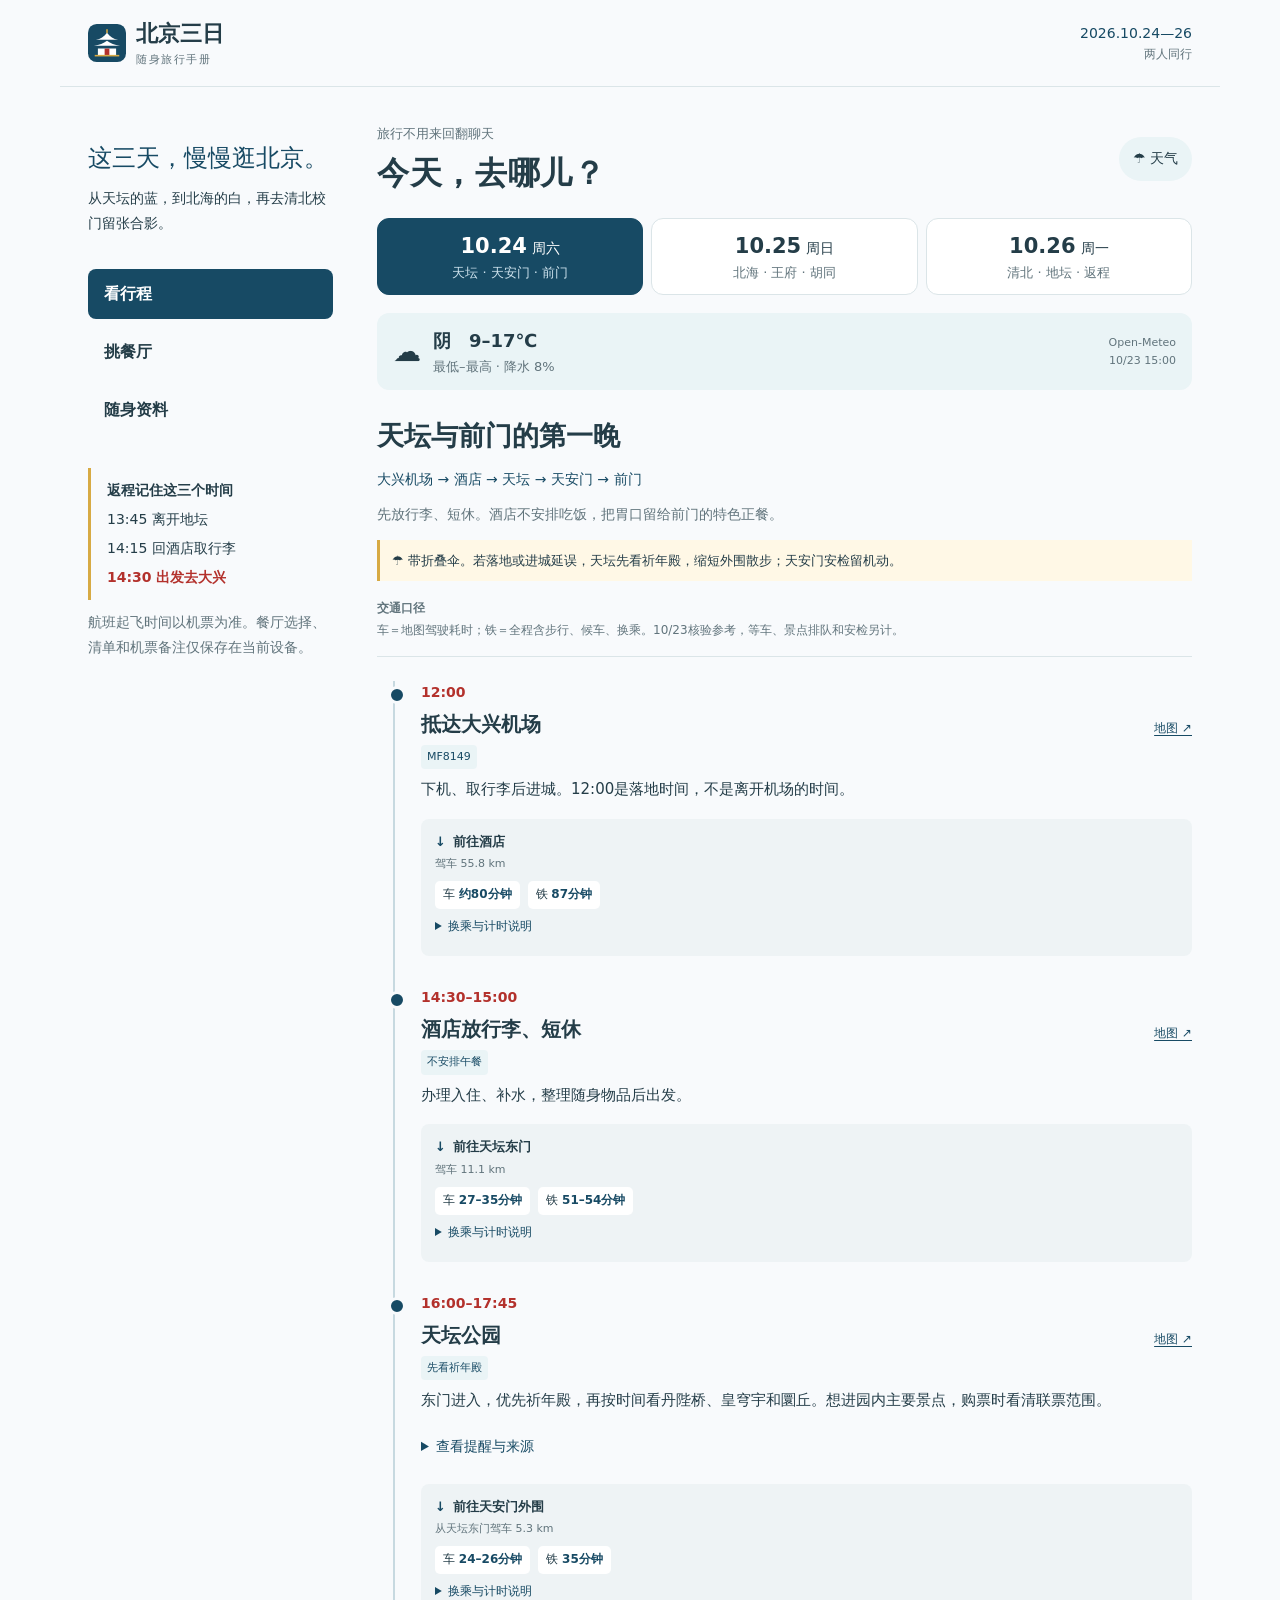
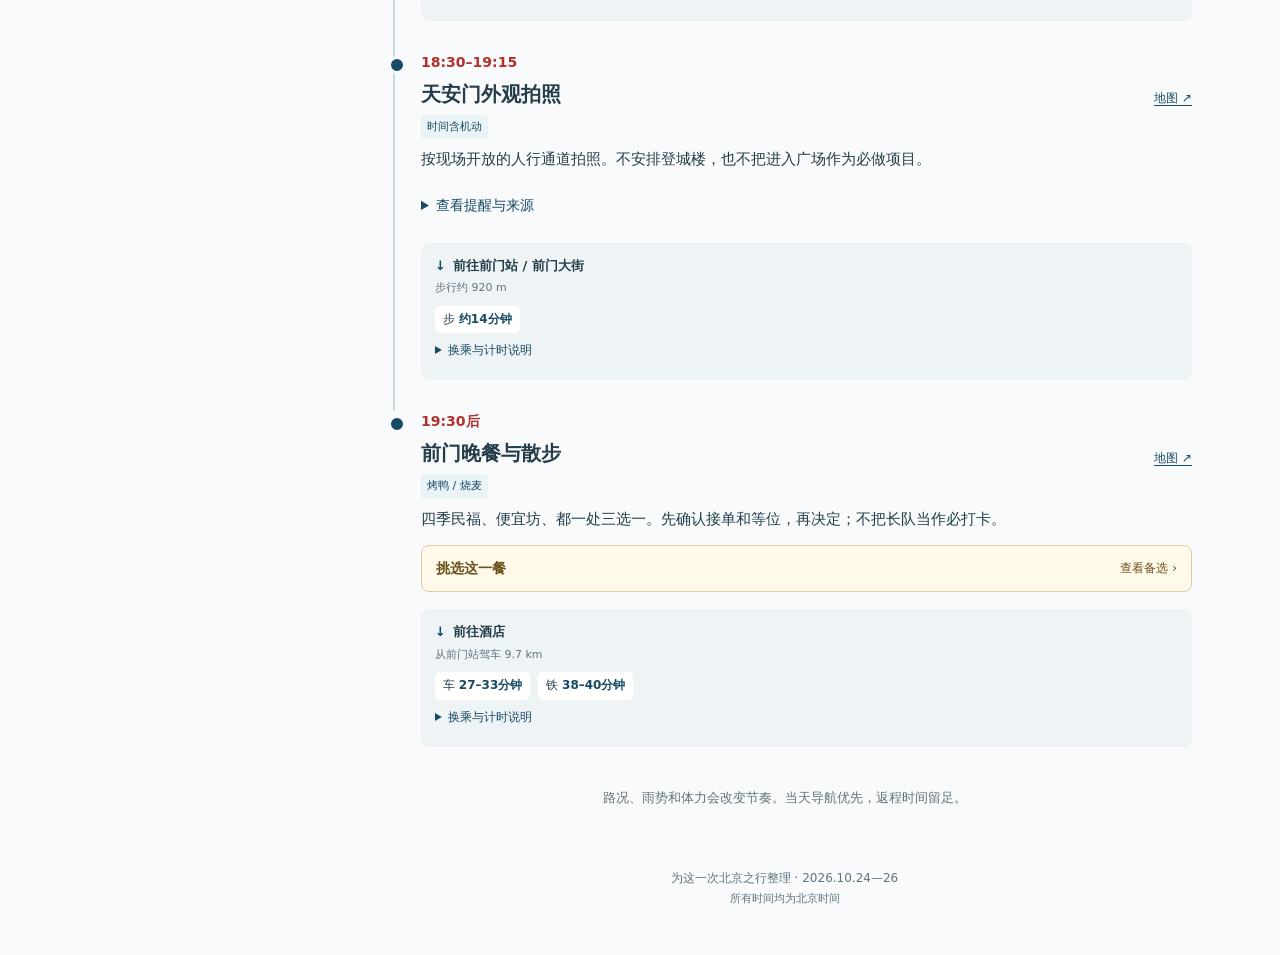
